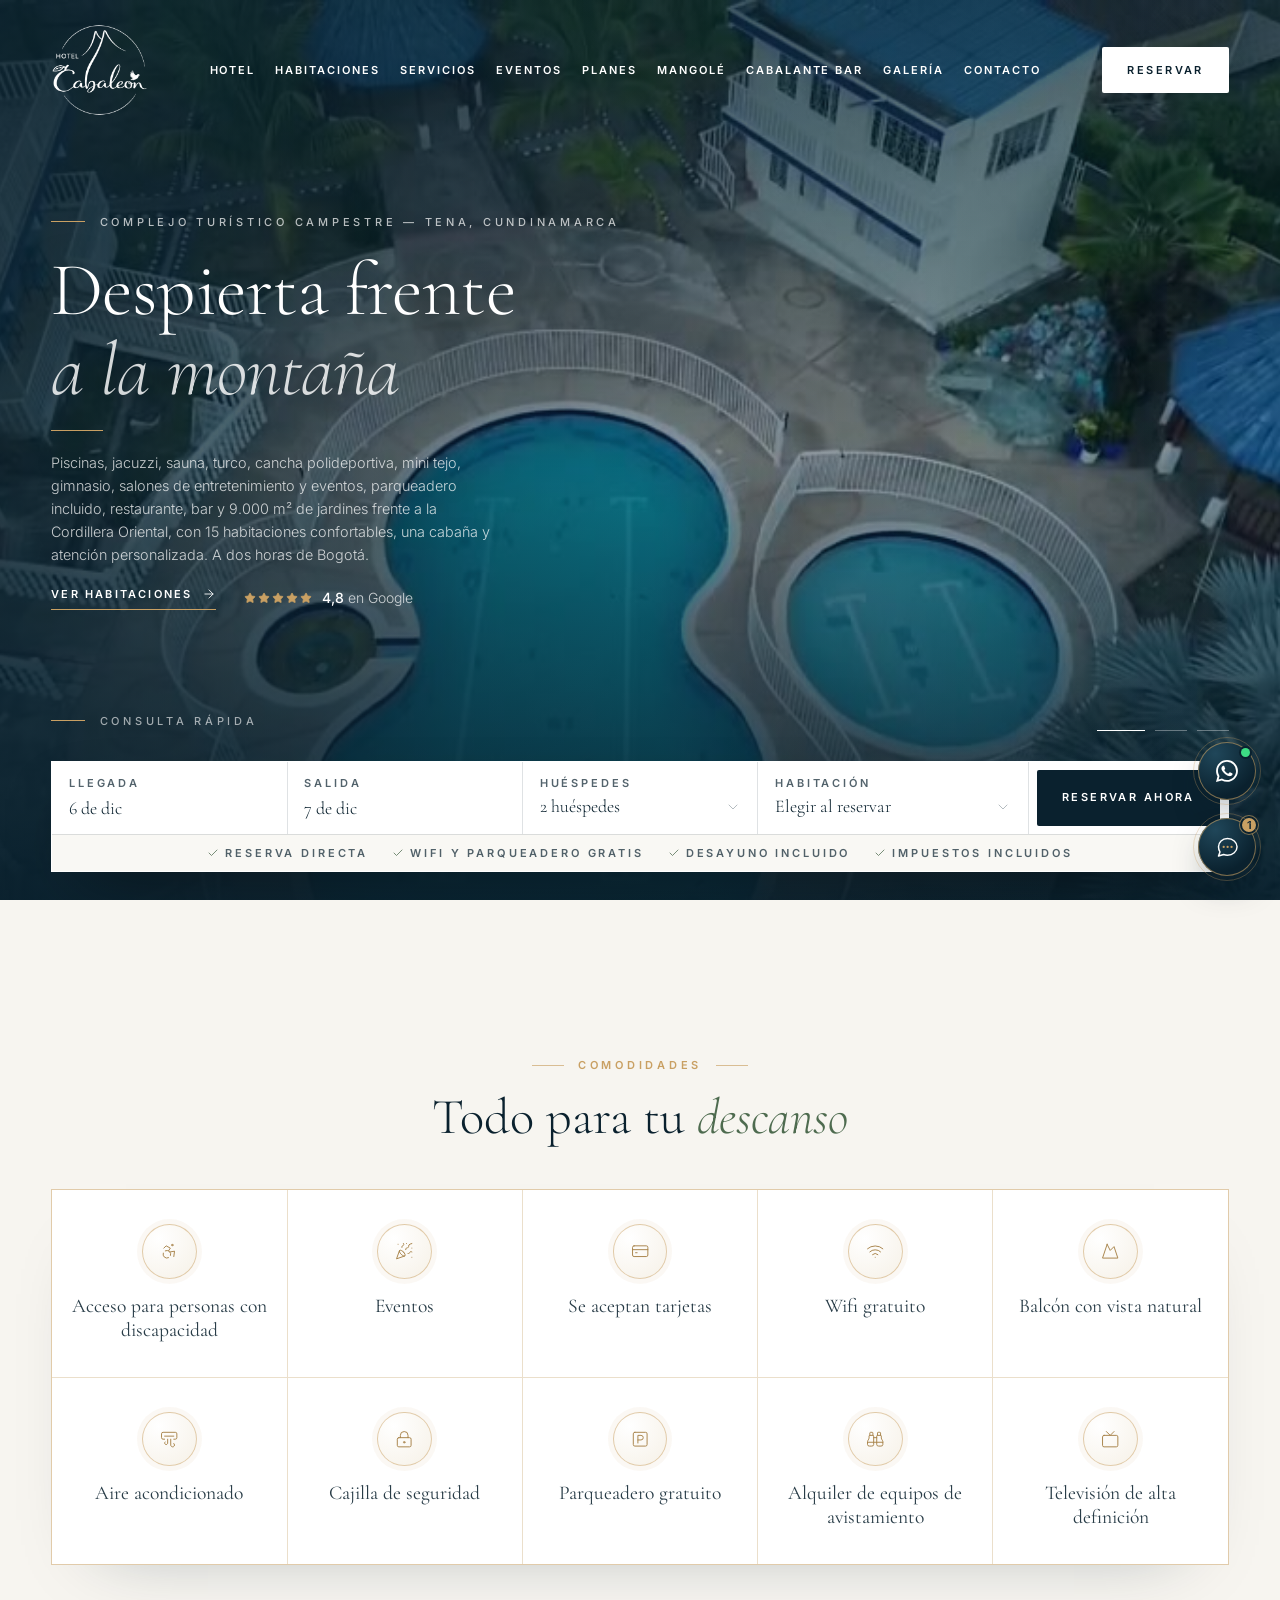
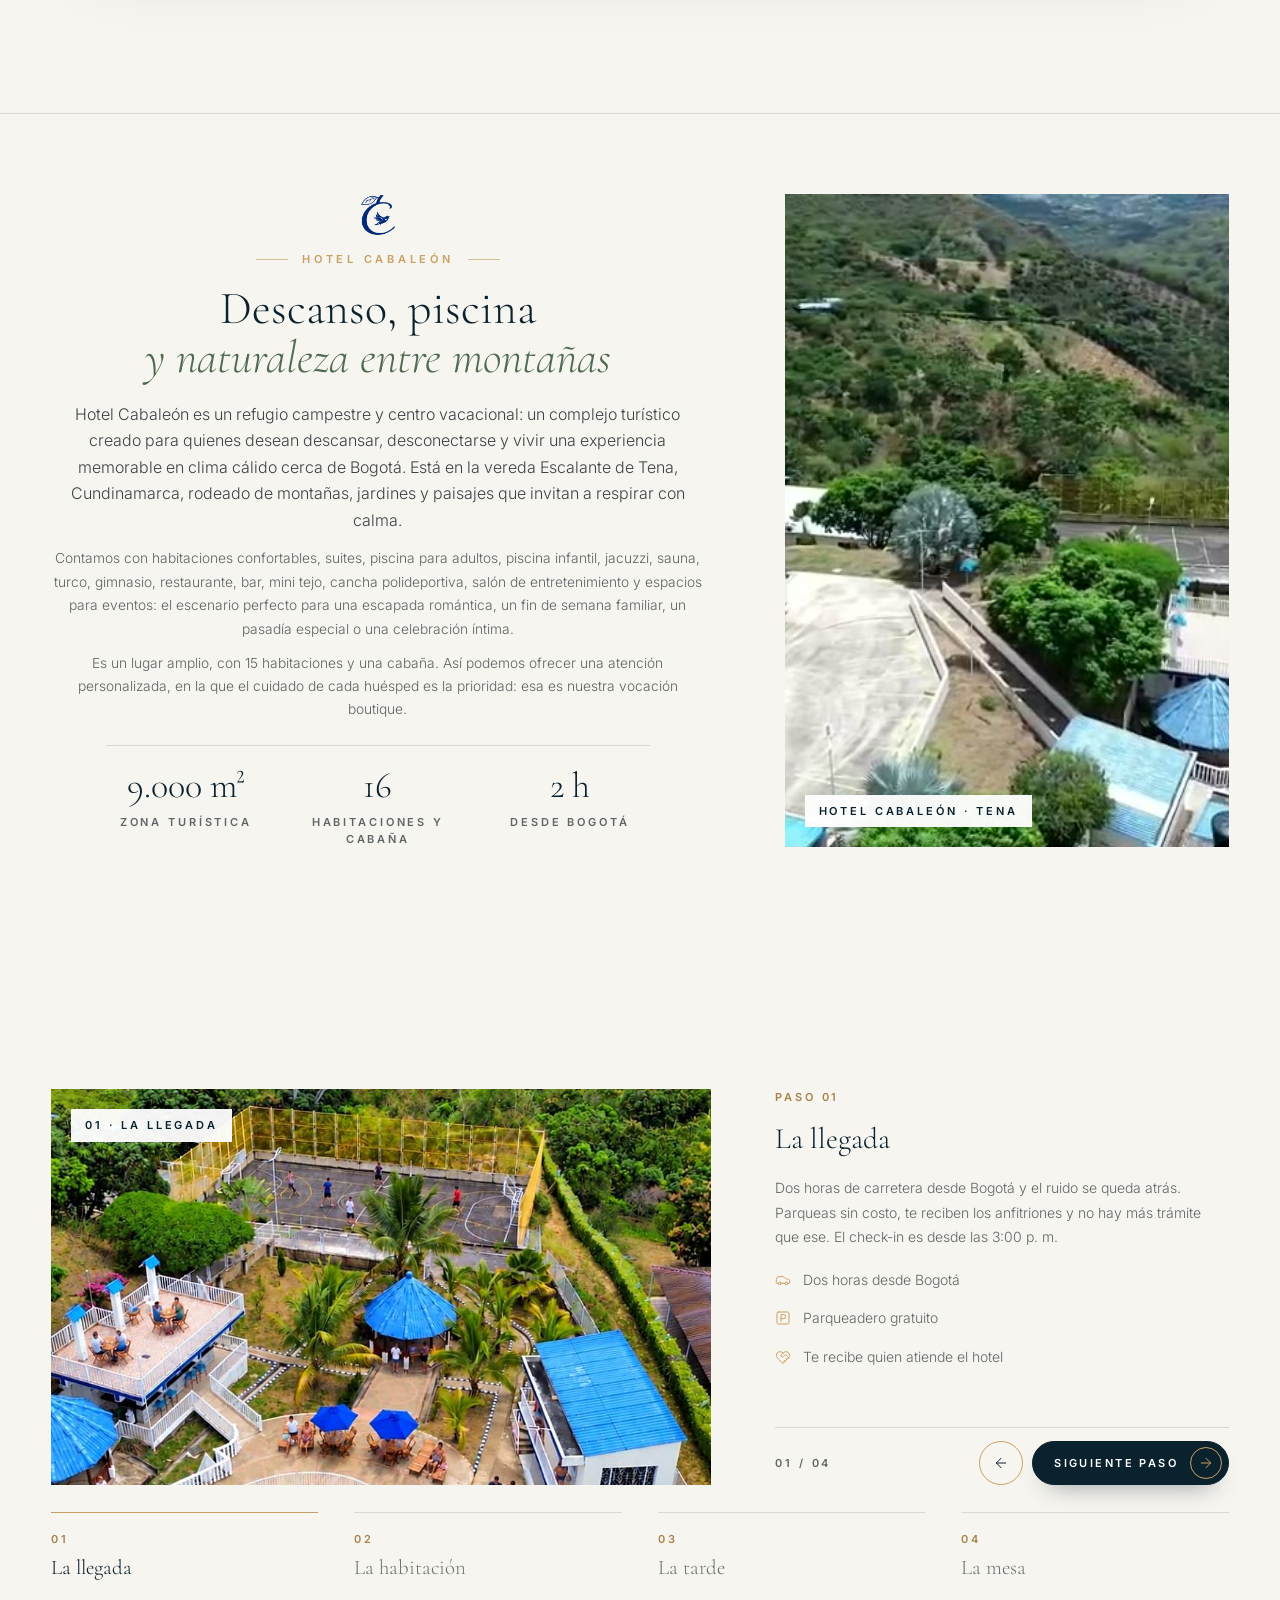
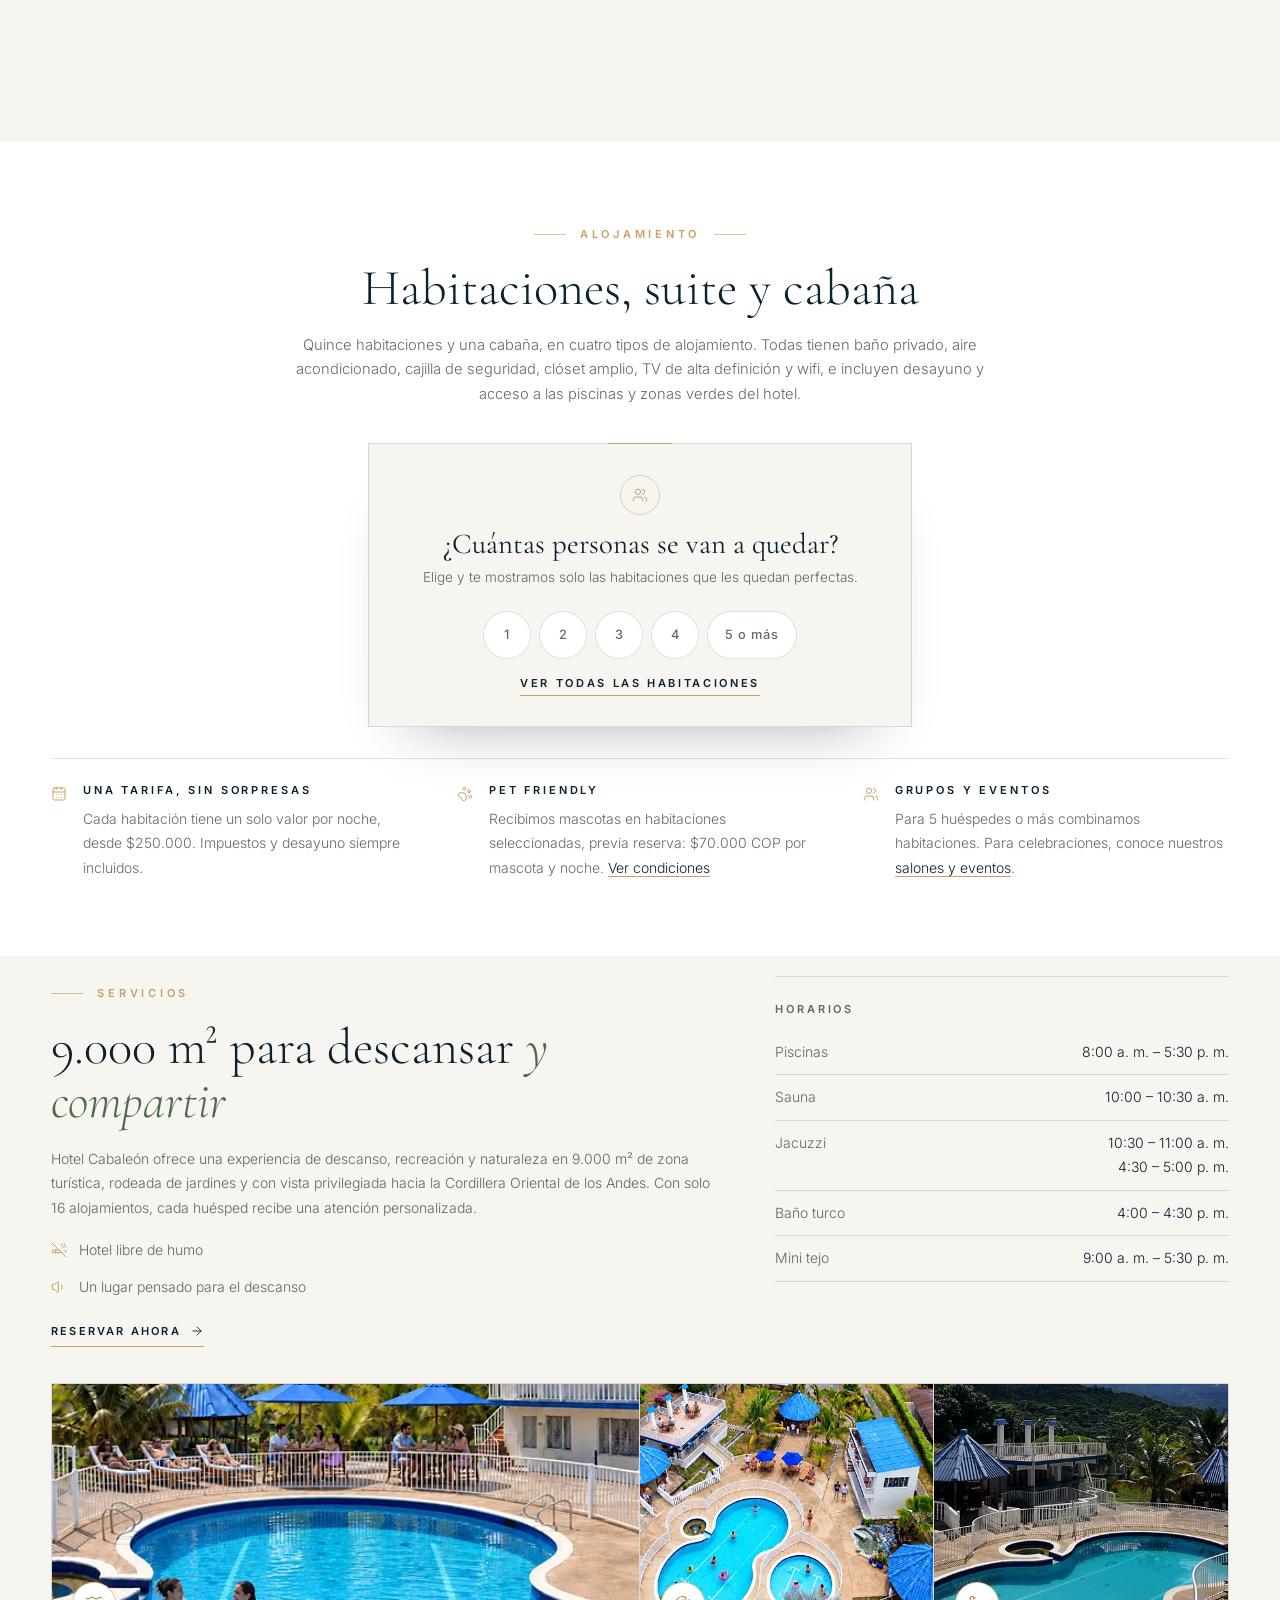
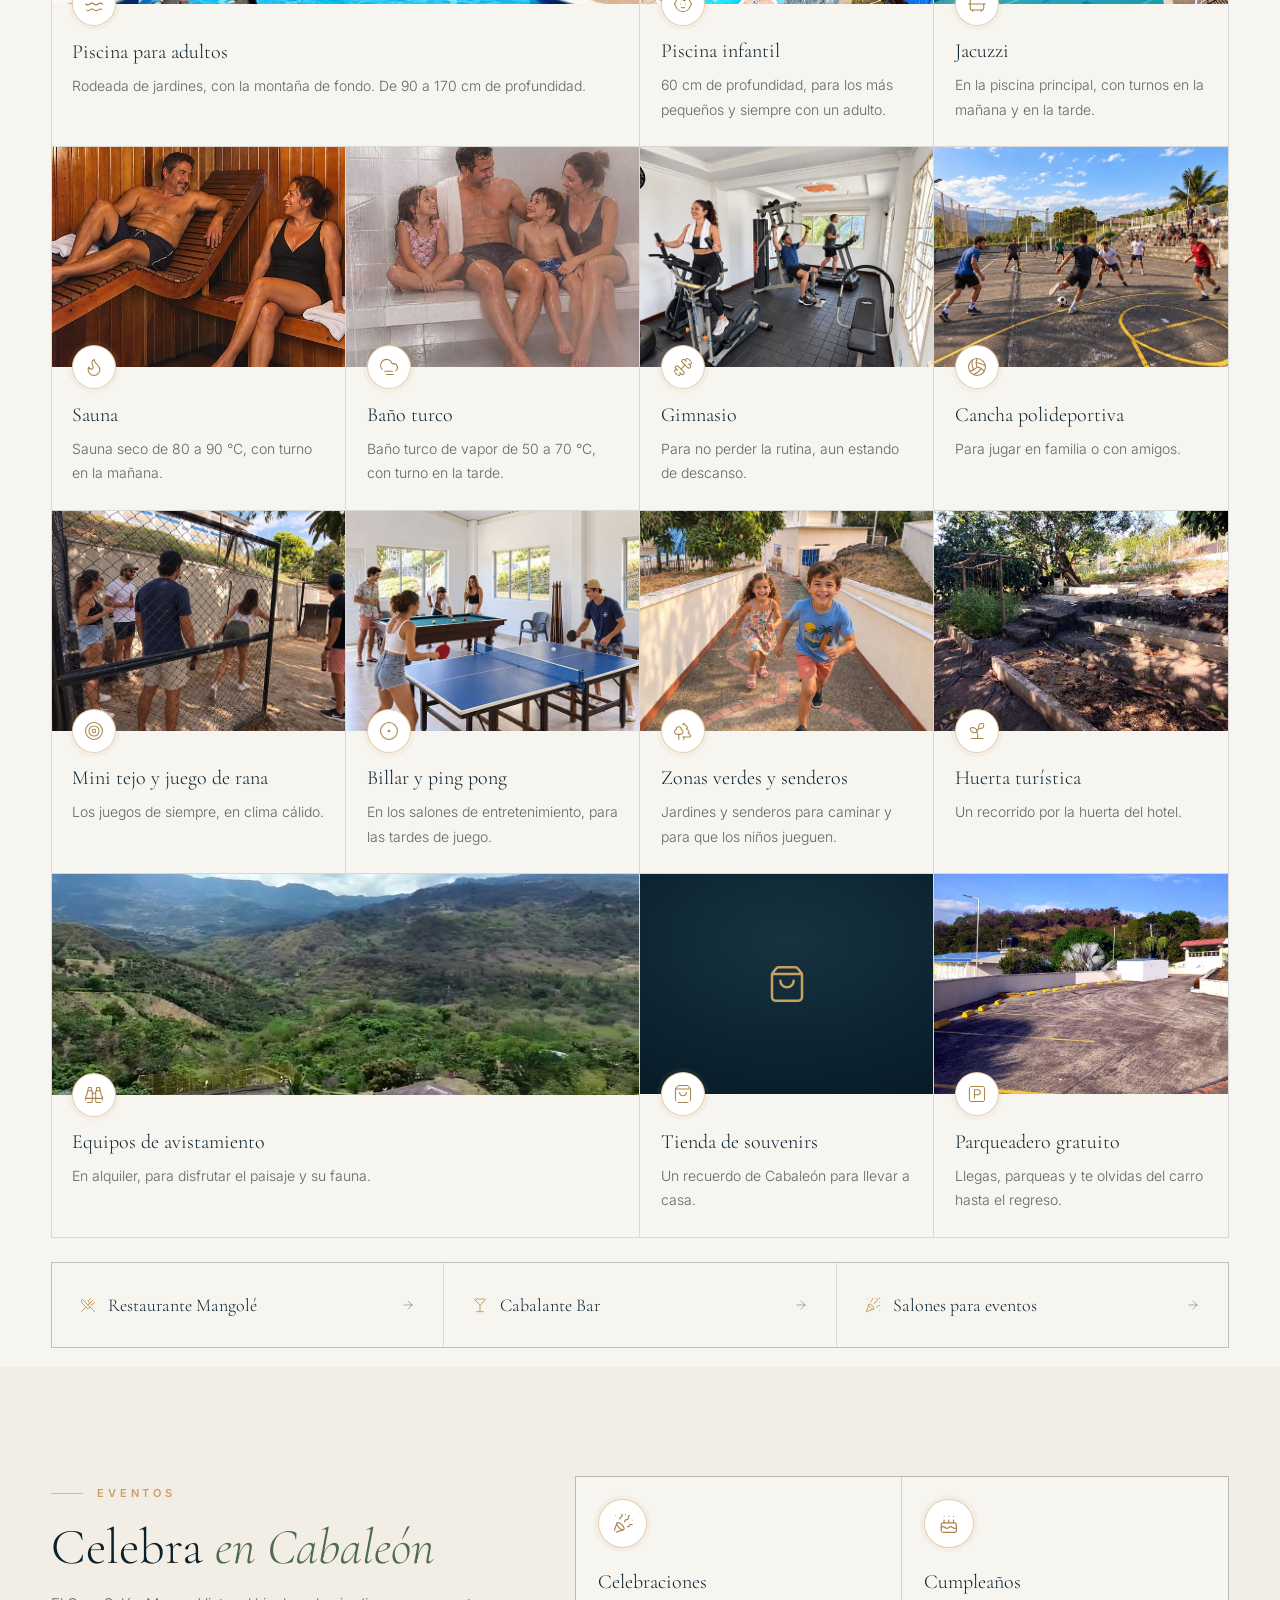
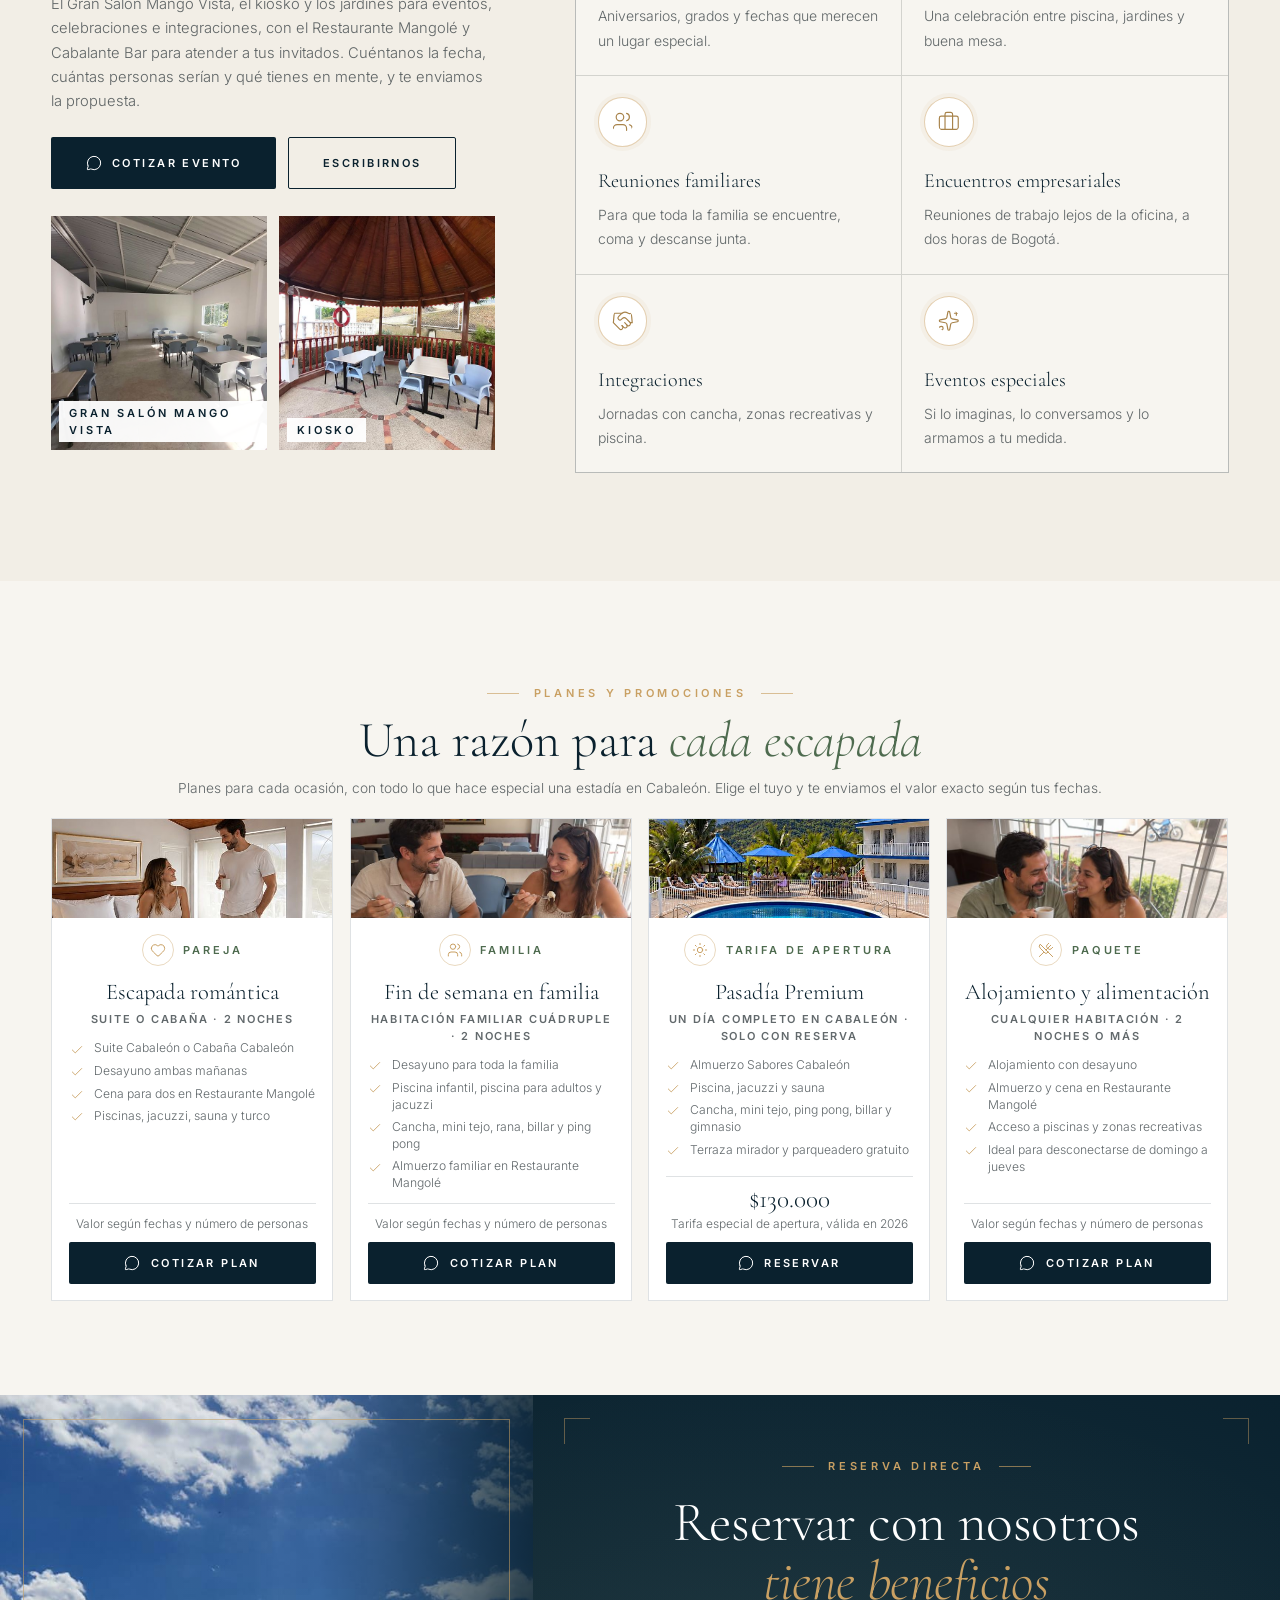
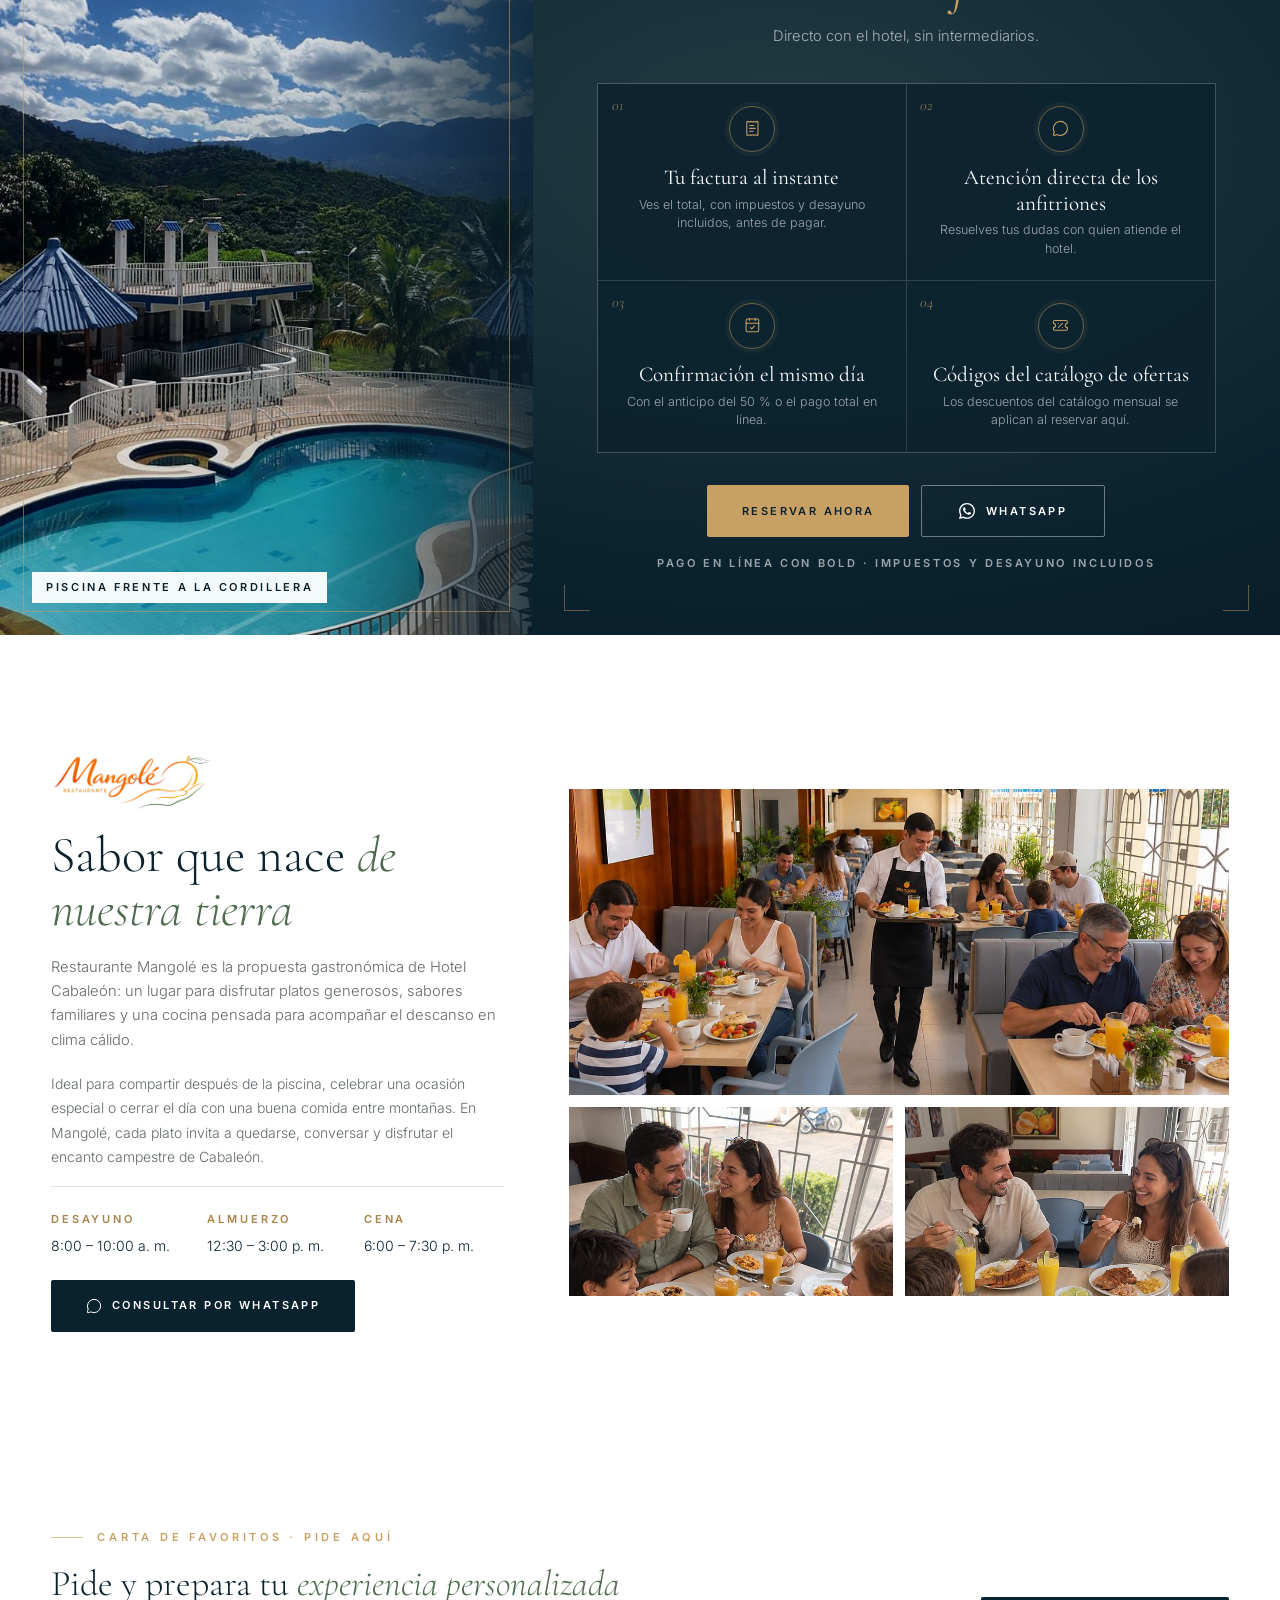
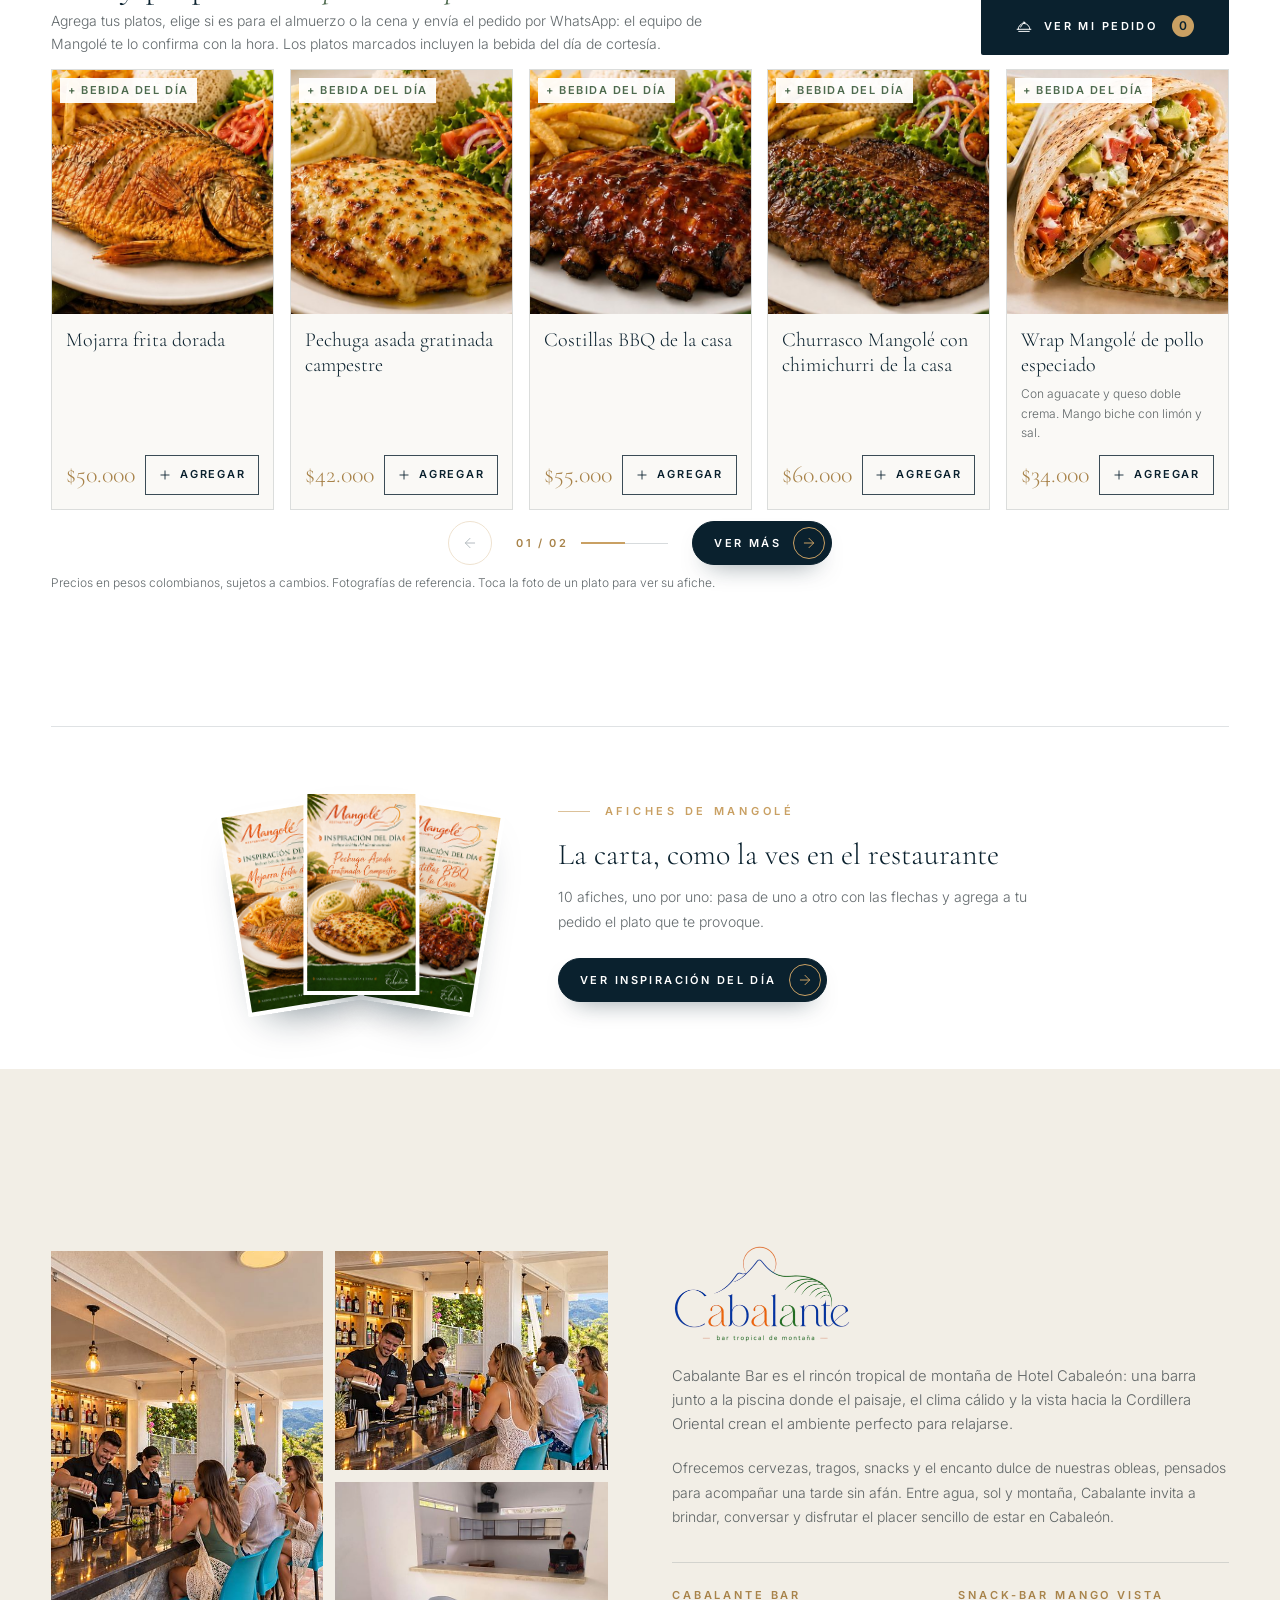
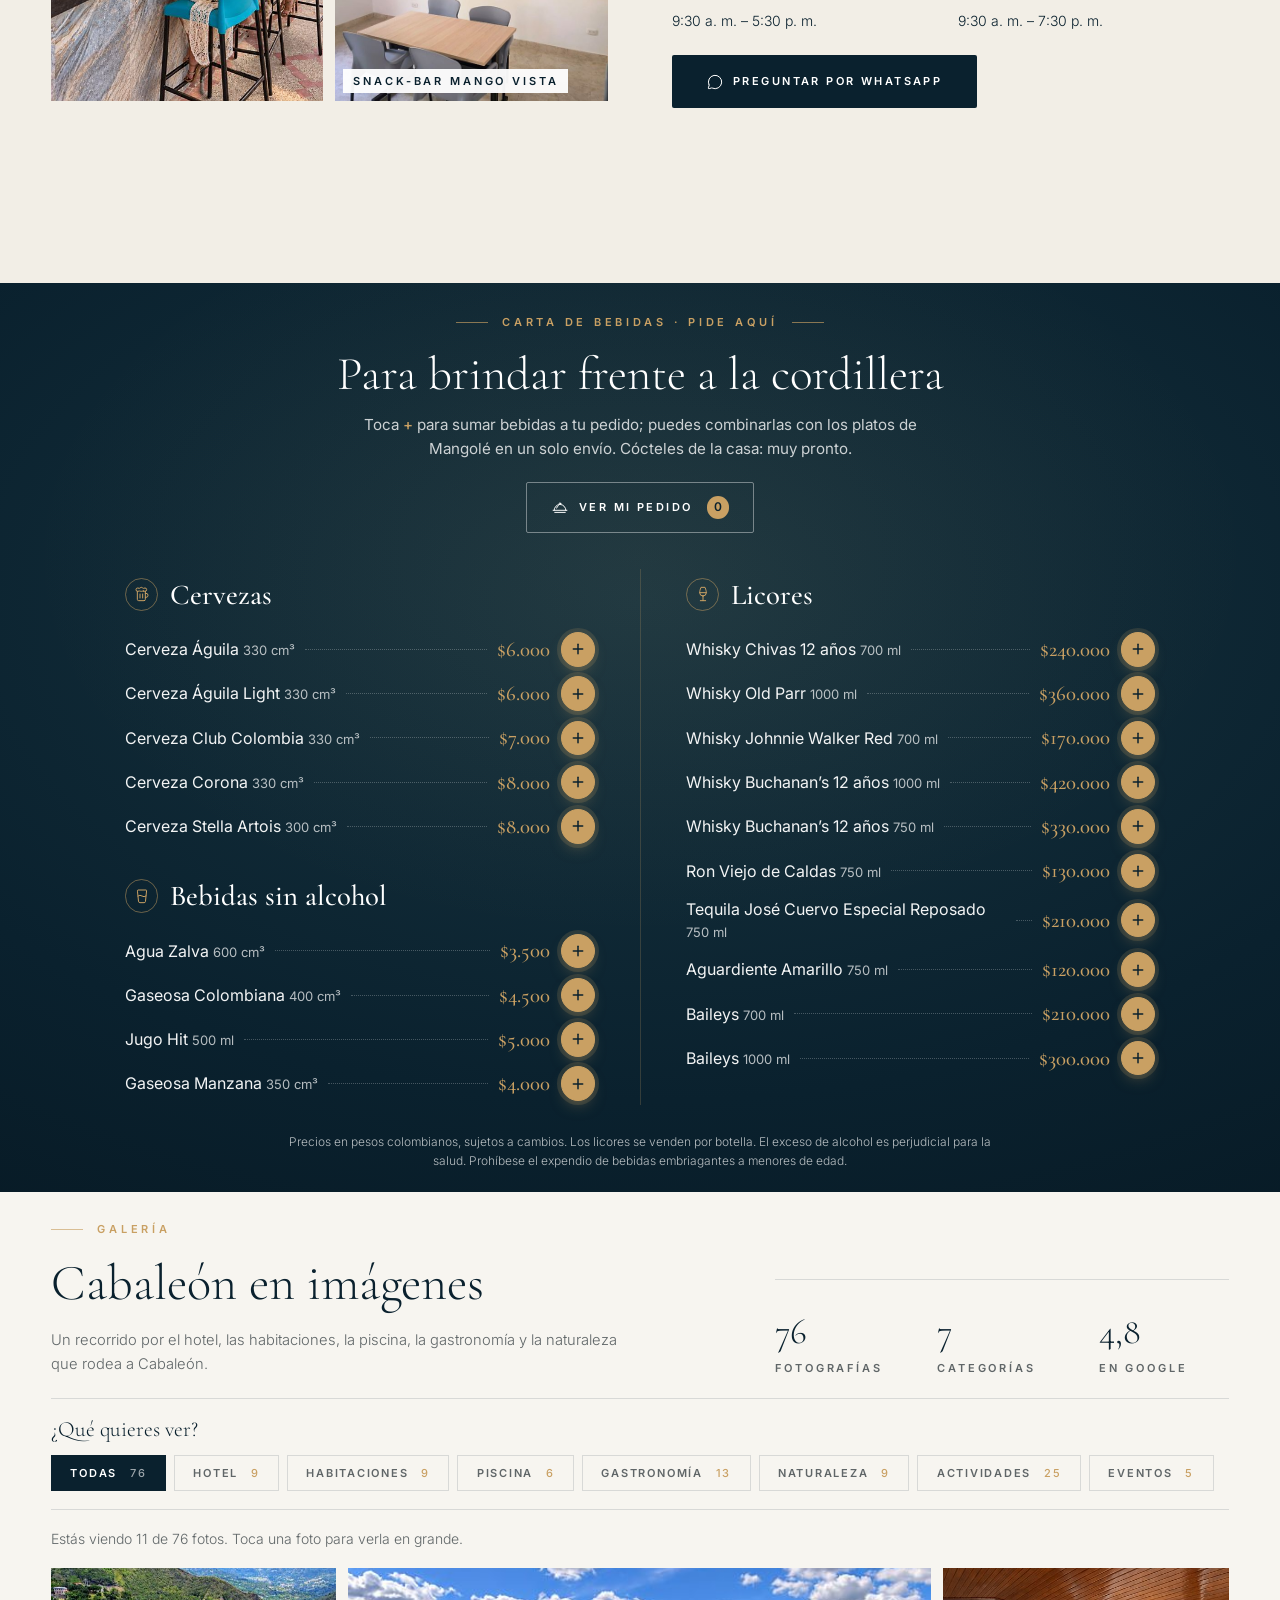
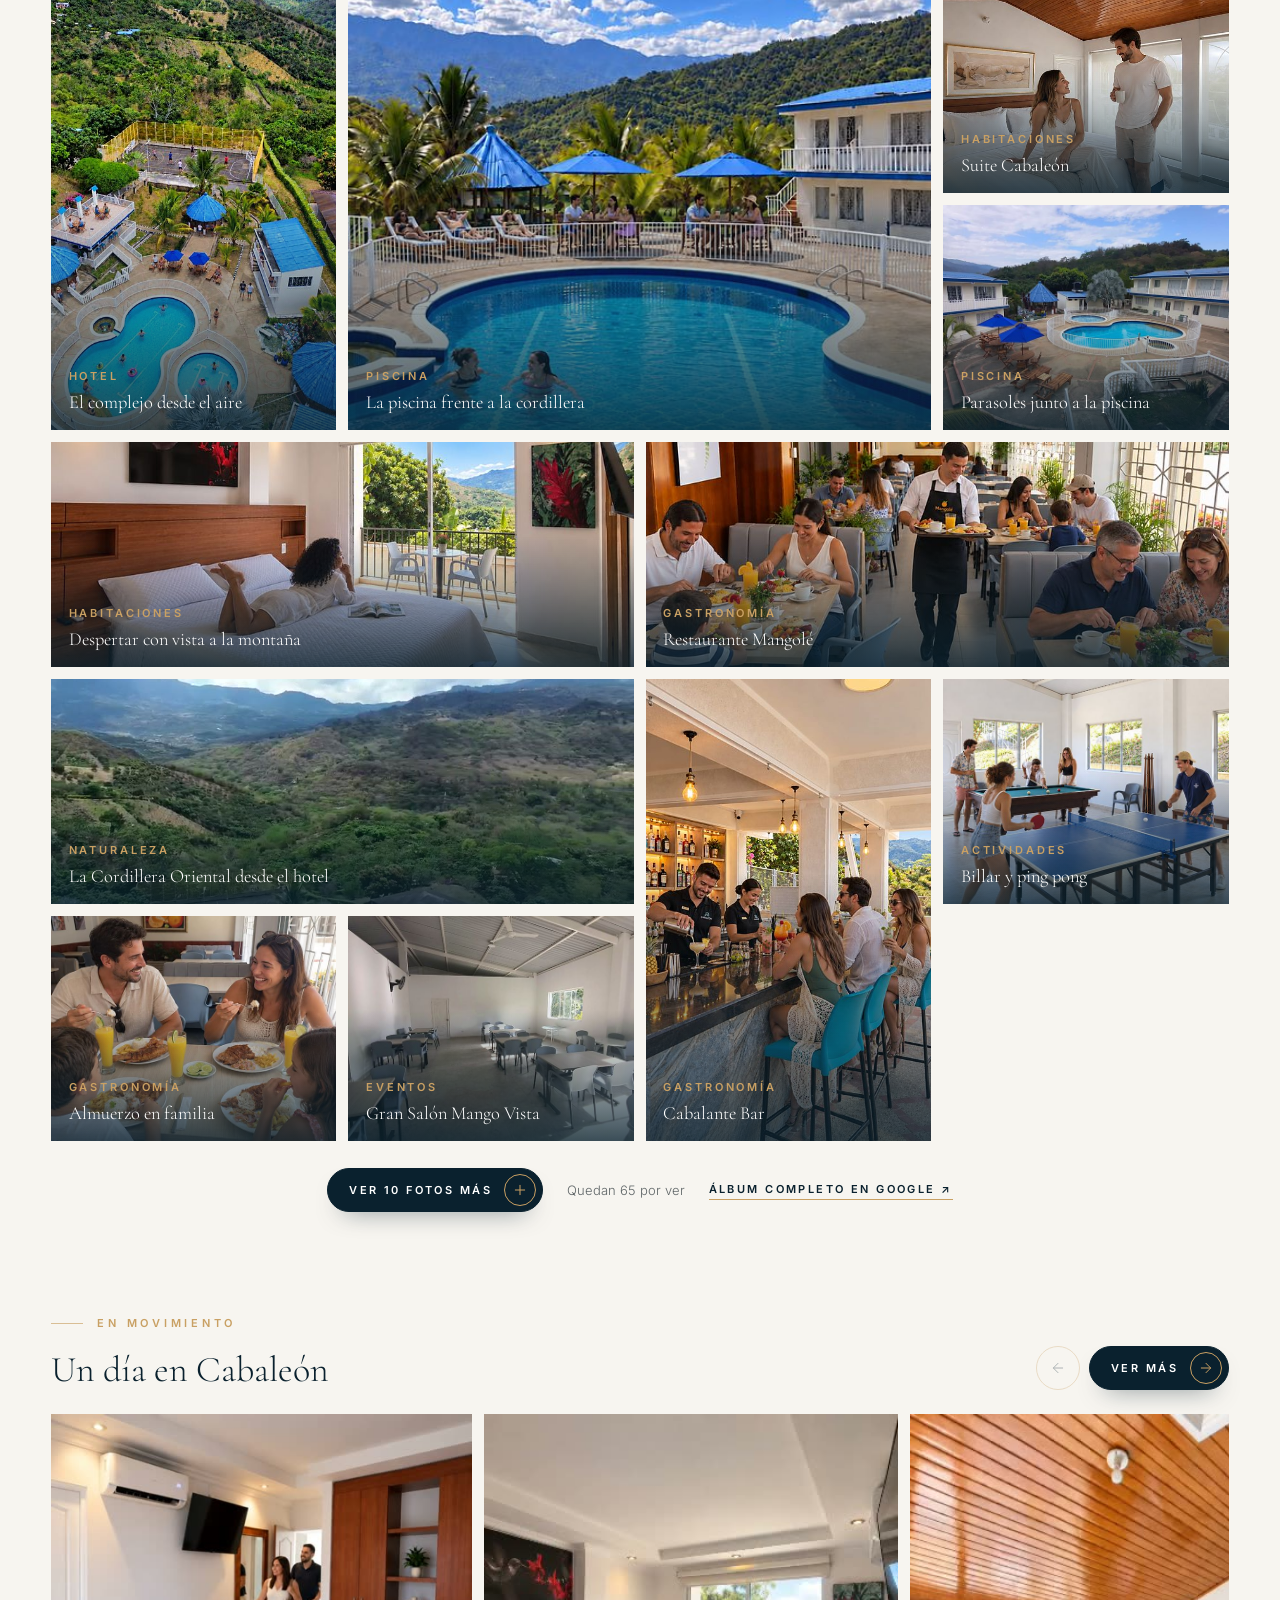
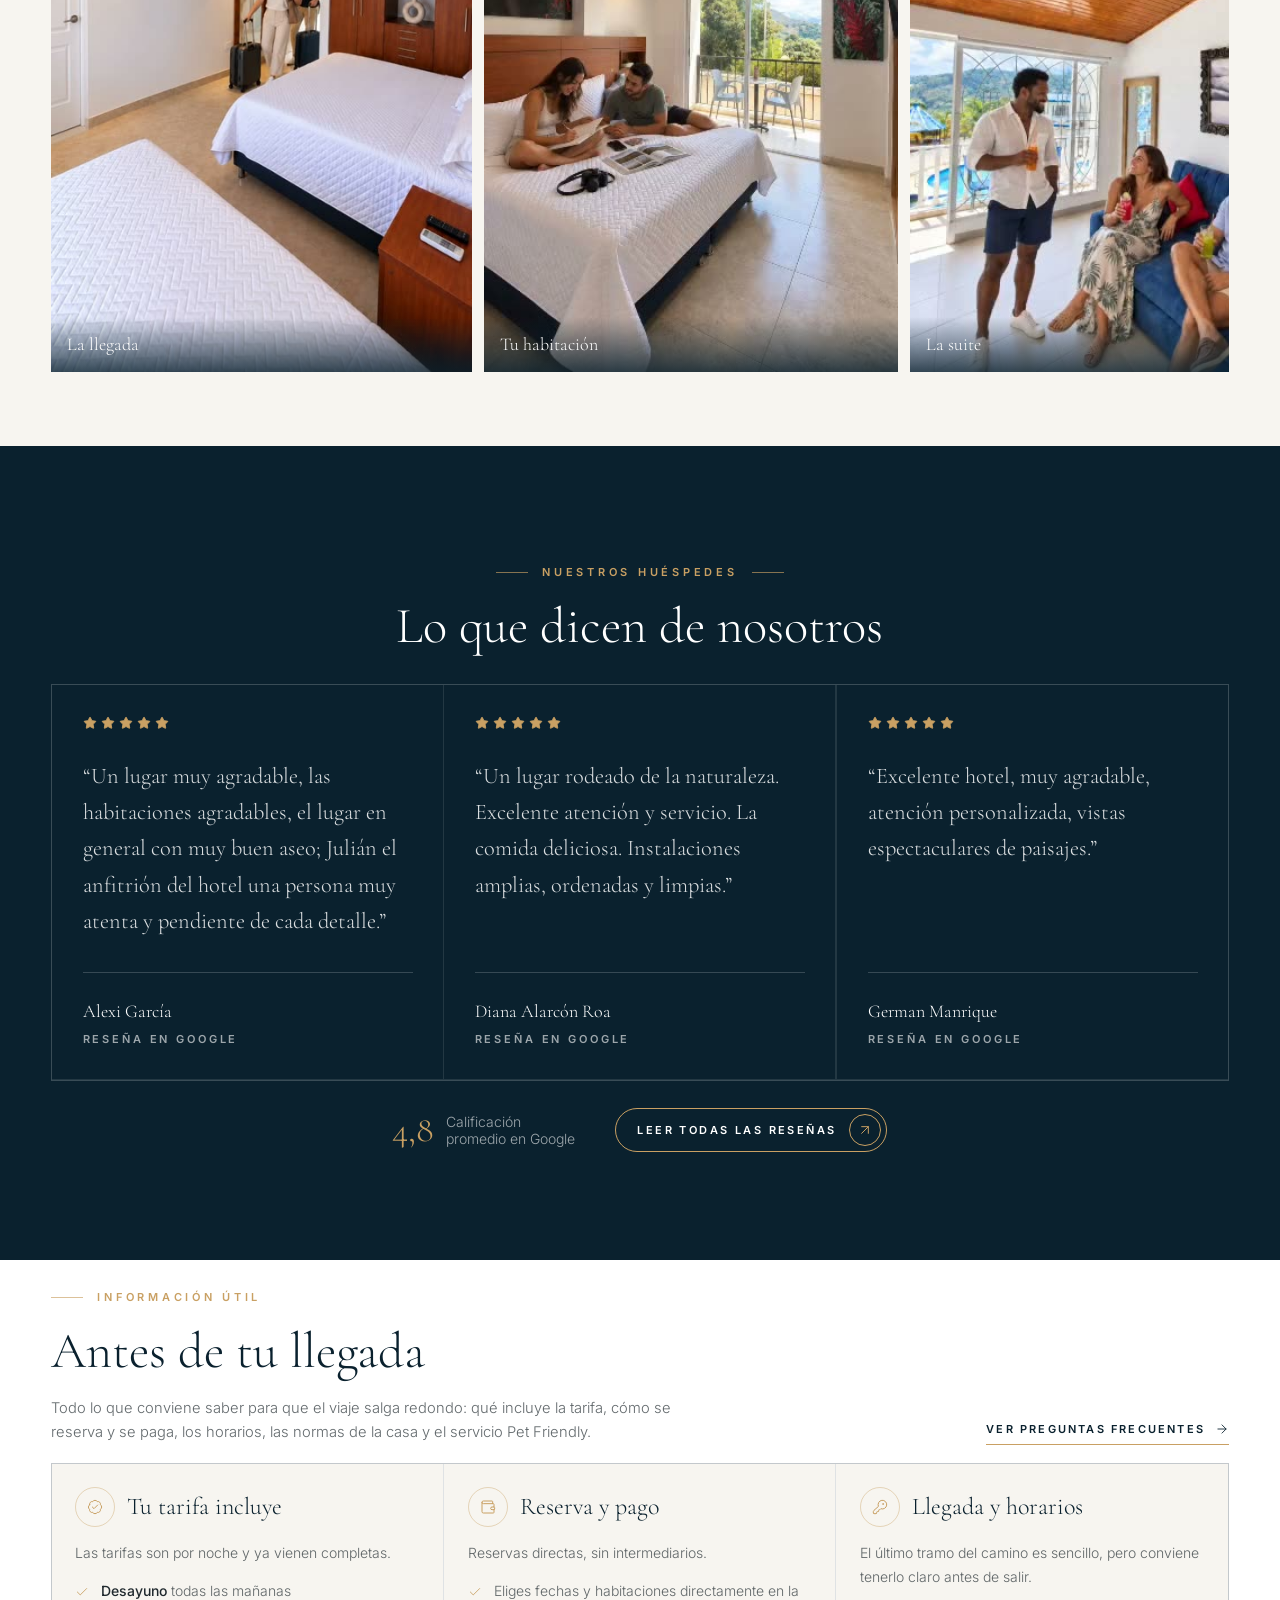
==== index.html @ 36367875 "Add files via upload" ====
<!DOCTYPE html>
<html lang="es" class="pantallas cargando">
<head>
    <meta charset="UTF-8">
    <meta name="viewport" content="width=device-width, initial-scale=1.0">
    <!-- Pantalla de carga solo la primera vez en la sesión: si ya se vio, se quita antes del primer
         cuadro y la portada aparece de inmediato (sin acceso a sessionStorage, se muestra como siempre) -->
    <script>try { if (sessionStorage.getItem('cabaleon-telon')) document.documentElement.classList.replace('cargando', 'sin-telon'); } catch (e) {}</script>
    <title>Hotel Cabaleón | Complejo turístico campestre en Tena, cerca de Bogotá</title>
    <meta name="description" content="Hotel Cabaleón: complejo turístico campestre en la vereda Escalante de Tena, Cundinamarca, a 2 horas de Bogotá. 15 habitaciones y una cabaña con atención personalizada, piscinas, jacuzzi, sauna, turco, Restaurante Mangolé y Cabalante Bar.">
    <meta name="robots" content="index, follow, max-image-preview:large">
    <link rel="canonical" href="https://hotelcabaleon.com/">
    <meta name="theme-color" content="#0A212E">
    <link rel="icon" type="image/png" href="favicon.png">
    <link rel="apple-touch-icon" href="apple-touch-icon.png">

    <!-- Open Graph -->
    <meta property="og:type" content="website">
    <meta property="og:locale" content="es_CO">
    <meta property="og:site_name" content="Hotel Cabaleón">
    <meta property="og:url" content="https://hotelcabaleon.com/">
    <meta property="og:title" content="Hotel Cabaleón | Complejo turístico campestre en Tena, Cundinamarca">
    <meta property="og:description" content="Descanso, piscina y naturaleza entre montañas. Suite, cabaña y habitaciones, piscinas, jacuzzi, restaurante y bar a dos horas de Bogotá.">
    <meta property="og:image" content="https://i.imgur.com/ROVNhWR.jpg">
    <meta name="twitter:card" content="summary_large_image">

    <link rel="preconnect" href="https://fonts.googleapis.com">
    <link rel="preconnect" href="https://fonts.gstatic.com" crossorigin>
    <link href="https://fonts.googleapis.com/css2?family=Cormorant+Garamond:ital,wght@0,300;0,400;0,500;0,600;1,300;1,400&family=Inter:wght@300;400;500;600&display=swap" rel="stylesheet">

    <script src="tailwindcss.js"></script>
    <script src="lucide.min.js"></script><!-- Íconos Lucide 1.47.0 -->

    <script>
        tailwind.config = {
            theme: {
                extend: {
                    colors: {
                        ink: '#0A212E',
                        'ink-soft': '#16323F',
                        brass: '#C9A063',
                        'brass-deep': '#A8834A',
                        bone: '#F7F5F0',
                        sand: '#EDE7DD',
                        moss: '#4E6B4F',
                        graphite: '#20292E',
                        line: 'rgba(10, 33, 46, 0.13)',
                        'line-light': 'rgba(255, 255, 255, 0.18)'
                    },
                    fontFamily: {
                        display: ['"Cormorant Garamond"', 'Georgia', 'serif'],
                        sans: ['Inter', 'system-ui', 'sans-serif']
                    },
                    screens: { xs: '400px' }
                }
            }
        }
    </script>

    <style>
        :root {
            --ink: #0A212E;
            --ink-soft: #16323F;
            --brass: #C9A063;
            --brass-deep: #A8834A;
            --bone: #F7F5F0;
            --sand: #EDE7DD;
            --graphite: #20292E;
            --line: rgba(10, 33, 46, 0.13);
            --line-light: rgba(255, 255, 255, 0.18);
        }

        html { scroll-behavior: smooth; }

        body {
            background: var(--bone);
            color: var(--graphite);
            font-family: Inter, system-ui, sans-serif;
            font-weight: 300;
            -webkit-font-smoothing: antialiased;
            -moz-osx-font-smoothing: grayscale;
            overflow-x: hidden;
        }

        ::selection { background: var(--brass); color: #fff; }

        h1, h2, h3, .font-display {
            font-family: "Cormorant Garamond", Georgia, serif;
            font-weight: 300;
        }

        /* ---------- Estructura ---------- */
        .shell {
            width: 100%;
            max-width: 1360px;
            margin: 0 auto;
            padding-left: clamp(1.25rem, 4vw, 3.5rem);
            padding-right: clamp(1.25rem, 4vw, 3.5rem);
        }
        .section { padding-block: clamp(4.5rem, 9vw, 8.5rem); }
        .section-tight { padding-block: clamp(3.5rem, 6vw, 6rem); }

        /* ---------- Una sección por pantalla ----------
           Cada sección (o cada parte de una sección larga, marcada con .pantalla) ocupa al
           menos la pantalla debajo del menú, con el contenido centrado. El desplazamiento es
           libre en toda la página: ninguna sección se queda fija ni tiene paradas al bajar.
           Ninguna sección esconde información para caber; las listas de tarjetas se recorren
           de lado (.carrusel) con el botón "Ver más".
           Quitar la clase "pantallas" de <html> vuelve a las secciones con su alto natural. */
        :root { --alto-nav: 77px; --alto-mbar: 0px; }   /* barra del menú ya desplazada, en celular */
        @media (min-width: 640px) { :root { --alto-nav: 86px; } }
        /* En celular y tableta la barra de acciones (.m-bar) tapa el pie de la pantalla: cada pantalla termina encima de ella */
        @media (max-width: 1023px) { :root { --alto-mbar: calc(3.6rem + env(safe-area-inset-bottom, 0px)); } }
        section[id], .pantalla { scroll-margin-top: var(--alto-nav); }
        html.pantallas { scroll-padding-bottom: var(--alto-mbar); }
        @media (max-width: 1023px) { html.pantallas header#inicio { min-height: calc(100svh - var(--alto-mbar)); } }
        html.pantallas section.section:not(.con-pantallas),
        html.pantallas section.section-tight,
        html.pantallas #destacados,
        html.pantallas .pantalla {
            min-height: calc(100vh - var(--alto-nav) - var(--alto-mbar));
            min-height: calc(100svh - var(--alto-nav) - var(--alto-mbar));
            display: flex; flex-direction: column; justify-content: center;
            padding-block: clamp(0.75rem, 2.2vh, 2.5rem);
        }
        html.pantallas section.con-pantallas { padding-block: 0; }
        /* Títulos y textos que se ajustan también a la altura de la pantalla */
        html.pantallas .display-lg { font-size: clamp(1.8rem, min(4.4vw, 5.6vh), 3.5rem); margin-bottom: clamp(0.6rem, 2vh, 1.5rem); }
        html.pantallas .section .eyebrow { margin-bottom: clamp(0.6rem, 2vh, 1.5rem); }
        html.pantallas .section .lead { font-size: clamp(0.9rem, min(1.15vw, 2vh), 1.13rem); line-height: 1.65; }

        /* Partes de una sección que son su propia pantalla solo en celular y tableta */
        @media (max-width: 1023px) {
            html.pantallas section[id].con-pantallas-movil { padding-block: 0; display: block; min-height: 0; }
            html.pantallas .pantalla-movil {
                scroll-margin-top: var(--alto-nav);
                min-height: calc(100vh - var(--alto-nav) - var(--alto-mbar)); min-height: calc(100svh - var(--alto-nav) - var(--alto-mbar));
                display: flex; flex-direction: column; justify-content: center; padding-block: clamp(1rem, 3vh, 2.5rem);
            }
        }
        /* ---------- Carrusel: tarjetas que se recorren de lado ---------- */
        .carrusel {
            display: grid !important; grid-template-columns: none !important; grid-auto-flow: column !important;
            grid-auto-columns: var(--carrusel-ancho, 84%); gap: 1rem !important;
            overflow-x: auto; overscroll-behavior-x: contain; scroll-snap-type: x mandatory; scrollbar-width: none;
        }
        .carrusel::-webkit-scrollbar { display: none; }
        .carrusel > * { scroll-snap-align: start; min-width: 0; }
        /* Carrusel solo en celular: en pantallas grandes la lista se ve completa */
        @media (max-width: 767px) {
            .carrusel-movil {
                display: grid !important; grid-template-columns: none !important; grid-auto-flow: column !important;
                grid-auto-columns: var(--carrusel-ancho, 84%); gap: 0.75rem !important;
                overflow-x: auto; overscroll-behavior-x: contain; scroll-snap-type: x mandatory; scrollbar-width: none;
            }
            .carrusel-movil::-webkit-scrollbar { display: none; }
            .carrusel-movil > * { scroll-snap-align: start; min-width: 0; }
            .carrusel[data-movil="2"], .carrusel-movil[data-movil="2"] { --carrusel-ancho: calc((100% - 0.75rem) / 2); }
        }
        @media (min-width: 768px) { .carrusel { --carrusel-ancho: calc((100% - 1rem) / 2); } }
        /* Listas que en el computador se ven completas (planes, blog): en celular y tableta también,
           una debajo de otra (en tableta, de a dos), sin carrusel */
        @media (max-width: 1099px) {
            .carrusel.lista-completa {
                grid-auto-flow: row !important; grid-template-columns: minmax(0, 1fr) !important;
                gap: 1.25rem !important; overflow: visible; scroll-snap-type: none;
            }
        }
        @media (min-width: 768px) and (max-width: 1099px) {
            .carrusel.lista-completa { grid-template-columns: repeat(2, minmax(0, 1fr)) !important; }
        }
        @media (min-width: 768px) and (max-width: 1099px) { .carrusel[data-tableta="3"] { --carrusel-ancho: calc((100% - 2rem) / 3); } }
        @media (min-width: 1100px) {
            .carrusel[data-por-vista="3"] { --carrusel-ancho: calc((100% - 2rem) / 3); }
            .carrusel[data-por-vista="4"] { --carrusel-ancho: calc((100% - 3rem) / 4); }
            .carrusel[data-por-vista="5"] { --carrusel-ancho: calc((100% - 4rem) / 5); }
            .carrusel[data-por-vista="6"] { --carrusel-ancho: calc((100% - 5rem) / 6); }
        }
        /* Barra centrada debajo de cada carrusel (así no la tapan los botones flotantes): flecha para
           volver, el avance (cuenta y filo dorado) y "Ver más", el botón principal: píldora azul noche con
           filo dorado y una flecha que se asoma cada tanto hasta que la persona lo usa. En fondos oscuros
           (.en-oscuro) va en blanco. El recorrido, los afiches y los clips usan los mismos botones. */
        .carrusel-nav { display: flex; align-items: center; justify-content: center; gap: clamp(0.75rem, 2vw, 1.5rem); margin-top: clamp(0.75rem, 1.8vh, 1.25rem); }
        .carrusel-nav.is-vacio { display: none; }
        .carrusel-avance { display: flex; align-items: center; gap: 0.85rem; flex: 0 1 9.5rem; min-width: 0; }
        .carrusel-cuenta { font-size: 0.6875rem; letter-spacing: 0.2em; font-weight: 600; white-space: nowrap; color: var(--brass-deep); }
        .carrusel-linea { position: relative; flex: 1 1 auto; min-width: 2.5rem; height: 1px; background: rgba(10, 33, 46, 0.16); }
        .carrusel-linea > span { position: absolute; left: 0; top: -0.5px; height: 2px; background: var(--brass); transition: width .5s cubic-bezier(.16, 1, .3, 1); }
        .carrusel-botones { display: flex; align-items: center; gap: 0.6rem; flex-shrink: 0; }
        .carrusel-flecha {
            width: 2.75rem; height: 2.75rem; flex-shrink: 0; border-radius: 999px; border: 1px solid var(--brass); color: var(--ink); background: transparent;
            display: inline-flex; align-items: center; justify-content: center; transition: background-color .3s, border-color .3s, color .3s, opacity .3s;
        }
        .carrusel-flecha:hover:not(:disabled) { background: var(--ink); border-color: var(--ink); color: #fff; }
        .carrusel-flecha:disabled { opacity: .3; cursor: default; }
        .carrusel-mas {
            display: inline-flex; align-items: center; gap: 0.75rem; height: 2.75rem; padding: 0 0.35rem 0 1.3rem; flex-shrink: 0;
            border-radius: 999px; border: 1px solid var(--ink); background: var(--ink); color: #fff;
            font-size: 0.6875rem; font-weight: 600; letter-spacing: 0.22em; text-transform: uppercase; white-space: nowrap;
            box-shadow: 0 12px 26px -16px rgba(10, 33, 46, 0.75);
            transition: background-color .35s, border-color .35s, color .35s, opacity .3s, box-shadow .35s;
        }
        .carrusel-mas-ico {
            width: 2rem; height: 2rem; border-radius: 999px; border: 1px solid var(--brass); color: var(--brass);
            display: inline-flex; align-items: center; justify-content: center; transition: border-color .35s, color .35s;
        }
        .carrusel-mas:hover:not(:disabled) { background: var(--brass); border-color: var(--brass); color: var(--ink); }
        .carrusel-mas:hover:not(:disabled) .carrusel-mas-ico { border-color: var(--ink); color: var(--ink); }
        .carrusel-mas:disabled { opacity: .35; cursor: default; box-shadow: none; }
        @keyframes asomar-flecha {
            0%, 68%, 100% { transform: translateX(0); }
            76% { transform: translateX(4px); }
            84% { transform: translateX(-1px); }
            91% { transform: translateX(3px); }
        }
        .carrusel-mas:not(:disabled) .carrusel-mas-ico svg { animation: asomar-flecha 3.4s ease-in-out infinite; }
        .carrusel-mas:hover .carrusel-mas-ico svg, .en-uso .carrusel-mas .carrusel-mas-ico svg { animation: none; }
        @media (prefers-reduced-motion: reduce) { .carrusel-mas .carrusel-mas-ico svg { animation: none !important; } }
        .en-oscuro .carrusel-cuenta { color: var(--brass); }
        .en-oscuro .carrusel-linea { background: rgba(255, 255, 255, 0.2); }
        .en-oscuro .carrusel-flecha { color: #fff; }
        .en-oscuro .carrusel-flecha:hover:not(:disabled) { background: #fff; border-color: #fff; color: var(--ink); }
        .en-oscuro .carrusel-mas { background: #fff; border-color: #fff; color: var(--ink); box-shadow: 0 12px 26px -16px rgba(0, 0, 0, 0.9); }
        .en-oscuro .carrusel-mas-ico { color: var(--brass-deep); border-color: var(--brass-deep); }
        /* Celular y tableta: el chat flota abajo a la izquierda, así que ahí va solo el avance y los botones a la derecha */
        @media (max-width: 1023px) {
            .carrusel-nav { justify-content: space-between; }
            .carrusel-nav .carrusel-avance { order: -1; margin-right: auto; }
            .carrusel-nav .carrusel-flecha { margin-right: -0.25rem; }
        }
        @media (max-width: 400px) {
            .carrusel-nav { gap: 0.6rem; }
            .carrusel-avance { gap: 0.6rem; }
            .carrusel-botones { gap: 0.45rem; }
            .carrusel-flecha { width: 2.5rem; height: 2.5rem; }
            .carrusel-mas { height: 2.5rem; gap: 0.6rem; padding-left: 1rem; }
            .carrusel-mas-ico { width: 1.8rem; height: 1.8rem; }
        }

        /* ---------- Portada y destacados ---------- */

        /* ---------- El hotel: presentación y recorrido ---------- */
        html.pantallas #hotel .pantalla > .grid.mb-14 { margin-bottom: 0; }
        .hotel-video { aspect-ratio: 4 / 3; width: 100%; }
        /* Presentación centrada en todos los tamaños: isotipo, título en dos líneas, textos y cifras en un solo eje */
        #hotel .hotel-intro-texto { text-align: center; }
        #hotel .hotel-intro-texto > img, #hotel .hotel-intro-texto > p, #hotel .hotel-intro-datos > .grid { margin-inline: auto; }
        #hotel .hotel-intro-texto > .eyebrow { justify-content: center; }
        #hotel .hotel-intro-texto h2 em { display: block; }
        #hotel .hotel-intro-datos .grid { max-width: 34rem; }
        /* Computador: el texto y el video miden lo mismo, uno al lado del otro y centrados en la pantalla */
        @media (min-width: 1024px) {
            #hotel .hotel-intro { align-items: stretch; }
            #hotel .hotel-intro-texto { display: flex; flex-direction: column; justify-content: center; align-items: center; }
            #hotel .hotel-intro > :last-child { display: flex; }
            #hotel .hotel-video { aspect-ratio: auto; flex: 1 1 auto; min-height: 20rem; }
            #hotel .hotel-intro-texto .display-lg { font-size: clamp(2.1rem, min(3.6vw, 5.6vh), 3.6rem); }
            #hotel .hotel-intro-texto .lead { font-size: clamp(1rem, min(1.2vw, 2.15vh), 1.2rem); line-height: 1.65; color: rgba(32, 41, 46, 0.88); max-width: 44rem; }
            #hotel .hotel-intro-texto p.body-sm { font-size: clamp(0.86rem, min(0.98vw, 1.8vh), 1rem); line-height: 1.7; color: rgba(32, 41, 46, 0.72); max-width: 42rem; }
            html.pantallas #hotel .hotel-intro-texto > img { width: clamp(1.75rem, 4vh, 2.5rem); margin-bottom: clamp(0.5rem, 1.6vh, 1.25rem); }
            html.pantallas #hotel .hotel-intro-texto > .eyebrow { margin-bottom: clamp(0.6rem, 1.8vh, 1.5rem); }
            html.pantallas #hotel .hotel-intro-texto .display-lg { margin-bottom: clamp(0.6rem, 2vh, 1.5rem); }
            html.pantallas #hotel .hotel-intro-texto .lead { margin-bottom: clamp(0.5rem, 1.6vh, 1.25rem); }
            html.pantallas #hotel .hotel-intro-texto p.mt-4 { margin-top: clamp(0.4rem, 1.2vh, 1rem); }
            html.pantallas #hotel .hotel-intro-datos { margin-top: clamp(0.9rem, 2.6vh, 2.25rem); width: 100%; }
            html.pantallas #hotel .hotel-intro-datos .pt-8 { padding-top: clamp(0.8rem, 2.2vh, 1.75rem); }
        }
        @media (min-width: 1024px) and (max-height: 700px) {
            #hotel .hotel-intro-texto .lead { font-size: 0.95rem; line-height: 1.6; }
            #hotel .hotel-intro-texto p.body-sm { font-size: 0.82rem; line-height: 1.6; }
        }
        html.pantallas #hotel .pantalla > div[role="tablist"] { margin-top: clamp(1rem, 3vh, 4rem); }
        /* Recorrido por pasos: una pantalla; los pasos avanzan solos o con "Siguiente paso" */
        html.pantallas #steps .aspect-\[4\/3\] { aspect-ratio: auto; height: clamp(170px, 44vh, 560px); }
        html.pantallas #steps .step-panel .mb-8 { margin-bottom: clamp(0.75rem, 2vh, 2rem); }
        html.pantallas #steps .hairline-t.mt-10 { margin-top: clamp(0.75rem, 2vh, 2.5rem); padding-top: clamp(0.6rem, 1.5vh, 1.5rem); }
        /* Los cuatro pasos ocupan el mismo lugar y la columna toma el alto del más largo: la foto no salta al cambiar de paso */
        html.pantallas #steps .step-panel { display: block; grid-area: 1 / 1; visibility: hidden; }
        html.pantallas #steps .step-panel.is-active { visibility: visible; }
        html.pantallas #steps .lg\:col-span-5 > .flex-grow { display: grid; }
        /* Celular y tableta: la foto con su proporción y las cuatro pestañas en una fila, como en el computador */
        @media (max-width: 1023px) {
            html.pantallas #steps { gap: 1.5rem; }
            html.pantallas #steps .aspect-\[4\/3\] { aspect-ratio: 4 / 3; height: auto; }
            html.pantallas #hotel .pantalla > div[role="tablist"] { margin-top: 1.75rem; align-items: start; }
            #hotel .step-track { margin-bottom: 0.75rem; }
            #hotel .step-num { letter-spacing: 0.2em; margin-bottom: 0.35rem; }
            #hotel .step-name { font-size: 1.02rem; }
        }

        /* Carta de bebidas de Cabalante: banda a todo el ancho, con menos relleno para caber en la pantalla */
        html.pantallas #bar .bebidas-pantalla { padding-block: clamp(0.75rem, 2.4vh, 2.5rem); }

        /* ---------- Servicios ---------- */
        html.pantallas #servicios ul.mb-9 { margin-bottom: clamp(0.75rem, 2vh, 2.25rem); }
        html.pantallas #servicios p.mb-7 { margin-bottom: clamp(0.75rem, 2vh, 1.75rem); }
        /* Cada servicio con su foto: tarjetas crema separadas por filos de 1 px (bordes, para que una fila
           incompleta no deje casillas grises), el ícono en su círculo dorado montado sobre la foto */
        .servicios-cuadricula {
            display: grid; grid-template-columns: repeat(2, minmax(0, 1fr)); grid-auto-flow: row dense;
            margin-top: clamp(1.75rem, 4vh, 3rem); border-top: 1px solid var(--line); border-left: 1px solid var(--line);
        }
        @media (min-width: 640px) { .servicios-cuadricula { grid-template-columns: repeat(3, minmax(0, 1fr)); } }
        @media (min-width: 1024px) { .servicios-cuadricula { grid-template-columns: repeat(4, minmax(0, 1fr)); } }
        .servicio { display: flex; flex-direction: column; background: var(--bone); border-right: 1px solid var(--line); border-bottom: 1px solid var(--line); transition: background-color .5s; }
        .servicio:hover { background: #fff; }
        .servicio--ancho { grid-column: span 2; }
        .servicio-foto { aspect-ratio: 4 / 3; overflow: hidden; background: var(--sand); }
        .servicio--ancho .servicio-foto { aspect-ratio: 8 / 3; }
        /* Tableta (3 columnas): solo la primera va a doble ancho, así 14 servicios llenan 5 filas */
        @media (min-width: 640px) and (max-width: 1023px) {
            .servicio--ancho:not(:first-child) { grid-column: auto; }
            .servicio--ancho:not(:first-child) .servicio-foto { aspect-ratio: 4 / 3; }
        }
        .servicio-foto img { width: 100%; height: 100%; object-fit: cover; transition: transform 1.4s cubic-bezier(.16, 1, .3, 1); }
        .servicio:hover .servicio-foto img { transform: scale(1.05); }
        .servicio-foto--icono {
            display: flex; align-items: center; justify-content: center; color: var(--brass);
            background: radial-gradient(120% 100% at 50% 30%, #17333F 0%, #0A212E 60%, #061620 100%);
        }
        .servicio-foto--icono svg { stroke-width: 1; }
        .servicio-cuerpo { position: relative; padding: 2.1rem clamp(1rem, 1.6vw, 1.5rem) 1.5rem; }
        .servicio-cuerpo svg.ico-lujo { position: absolute; top: 0; left: clamp(1rem, 1.6vw, 1.5rem); transform: translateY(-50%); width: 2.75rem; height: 2.75rem; padding: 0.68rem; }
        @media (max-width: 639px) {
            .servicio-cuerpo { padding: 1.9rem 0.9rem 1.1rem; }
            .servicio-cuerpo h3 { font-size: 1.1rem; line-height: 1.25; }
        }

        /* ---------- Eventos ---------- */
        html.pantallas #eventos .grid.mt-10 { margin-top: clamp(1rem, 3vh, 2.5rem); }
        html.pantallas #eventos .grid.mt-10 img { aspect-ratio: auto; height: clamp(140px, 26vh, 300px); }
        html.pantallas #eventos .lead.mb-9 { margin-bottom: clamp(1rem, 2.6vh, 2.25rem); }
        html.pantallas #tipos-eventos > div { padding: clamp(0.9rem, 2.4vh, 2rem); }
        @media (max-width: 639px) {
            html.pantallas #tipos-eventos { grid-template-columns: repeat(2, minmax(0, 1fr)); }
            html.pantallas #tipos-eventos .ico-lujo { margin-bottom: 0.5rem; }
            html.pantallas #tipos-eventos h3 { font-size: 1.05rem; line-height: 1.25; }
            html.pantallas #tipos-eventos p { font-size: 0.78rem; line-height: 1.5; }
        }

        /* ---------- Restaurante Mangolé ---------- */
        html.pantallas #restaurante .pantalla > .grid.mb-16 { margin-bottom: 0; }
        html.pantallas #restaurante img[alt="Mangolé Restaurante"] { width: clamp(8rem, 18vh, 16rem); margin-bottom: clamp(0.75rem, 2.2vh, 2rem); }
        html.pantallas #restaurante dl.mb-9 { margin-bottom: clamp(0.75rem, 2.4vh, 2.25rem); }
        html.pantallas #fotos-mangole img:first-child { aspect-ratio: auto; height: clamp(160px, 34vh, 420px); }
        html.pantallas #fotos-mangole img:not(:first-child) { aspect-ratio: auto; height: clamp(110px, 21vh, 260px); }
        html.pantallas #carta-grid img { aspect-ratio: auto !important; height: clamp(110px, 19vh, 240px); }
        html.pantallas #restaurante .pantalla .mb-8 { margin-bottom: clamp(0.6rem, 1.8vh, 2rem); }
        html.pantallas #restaurante .text-\[0\.75rem\].mt-6 { margin-top: clamp(0.4rem, 1vh, 1.5rem); }
        /* Pide y prepara tu experiencia (computador): encabezado, platos, botones y nota caben juntos en la
           pantalla, sin usar la rueda. El bloque toma el alto de la pantalla (entre 31 y 42 rem) y la foto de
           los platos se queda con lo que sobra; con subgrid, todas las fotos miden lo mismo y el texto de
           todas las tarjetas, lo que pide la más larga */
        @media (min-width: 1024px) {
            html.pantallas #restaurante .carta-pantalla { padding-block: clamp(0.5rem, 1.4vh, 1.5rem); }
            html.pantallas #restaurante .carta-pantalla .carta-fijo {
                display: flex; flex-direction: column;
                height: clamp(31rem, calc(100svh - var(--alto-nav) - var(--alto-mbar) - 2 * clamp(0.5rem, 1.4vh, 1.5rem)), 42rem);
            }
            /* row-gap en 0: el carrusel pone gap: 1rem !important y ese espacio entre la fila de la foto y la del
               texto hacía que la tira se moviera 26 px hacia arriba y abajo con la rueda */
            html.pantallas .carta-pantalla #carta-grid { flex: 1 1 auto; min-height: 0; grid-template-rows: minmax(88px, 1fr) auto; row-gap: 0 !important; overflow-y: hidden; }
            html.pantallas .carta-pantalla #carta-grid > article { grid-row: span 2; display: grid; grid-template-rows: subgrid; }
            html.pantallas .carta-pantalla #carta-grid > article > .relative,
            html.pantallas .carta-pantalla #carta-grid > article > .relative > a { min-height: 0; height: 100%; }
            html.pantallas #restaurante .carta-pantalla .mb-8 { margin-bottom: clamp(0.6rem, 1.6vh, 1.5rem); }
            html.pantallas .carta-pantalla h3 { font-size: clamp(1.6rem, 4vh, 2.25rem); margin-bottom: 0.4rem; }
            html.pantallas .carta-pantalla .body-sm { line-height: 1.6; }
            html.pantallas .carta-pantalla #carta-grid img { height: 100%; }
            html.pantallas .carta-pantalla #carta-grid .p-4 { padding: clamp(0.75rem, 1.6vh, 1.1rem) clamp(0.85rem, 1.1vw, 1.15rem); }
            html.pantallas .carta-pantalla #carta-grid h4 { font-size: clamp(1.05rem, 2.6vh, 1.25rem); line-height: 1.25; }
            html.pantallas .carta-pantalla .carrusel-nav { margin-top: clamp(0.5rem, 1.2vh, 1rem); }
            html.pantallas #restaurante .carta-pantalla .text-\[0\.75rem\].mt-6 { margin-top: clamp(0.4rem, 1vh, 1rem); }
        }
        /* Precio y "Agregar" de cada plato: en una fila si caben; si no (celular), el botón baja a su propia línea */
        .plato-fila { display: flex; flex-wrap: wrap; align-items: center; justify-content: space-between; gap: 0.6rem; }
        .plato-fila .plato-ctrl { flex: 1 1 6.5rem; min-width: 0; }
        /* Afiches de Mangolé y Guías y folletos: tres imágenes en abanico como vista previa y el botón que abre el visor */
        .visor-bloque {
            display: grid; grid-template-columns: minmax(0, 1fr); justify-items: center; gap: 2rem; text-align: center;
            margin-top: clamp(2.5rem, 7vh, 5rem); padding-block: clamp(2.5rem, 7vh, 4.5rem); border-top: 1px solid var(--line);
        }
        .visor-bloque .eyebrow { justify-content: center; }
        @media (min-width: 768px) {
            .visor-bloque { grid-template-columns: auto minmax(0, 30rem); justify-content: center; align-items: center; gap: clamp(2.5rem, 6vw, 5rem); text-align: left; }
            .visor-bloque .eyebrow { justify-content: flex-start; }
            .visor-bloque .eyebrow.is-centered::after { display: none; }   /* alineada a la izquierda: una sola línea */
        }
        .visor-pila { position: relative; width: 15rem; height: 13.5rem; cursor: pointer; }
        .visor-pila img {
            position: absolute; top: 0; left: 50%; width: 7.2rem; aspect-ratio: 9 / 16; object-fit: cover; border: 4px solid #fff;
            box-shadow: 0 22px 40px -22px rgba(10, 33, 46, 0.55); transition: transform .6s cubic-bezier(.16, 1, .3, 1);
        }
        .visor-pila img:nth-child(1) { transform: translateX(-112%) translateY(0.9rem) rotate(-9deg); }
        .visor-pila img:nth-child(2) { transform: translateX(-50%); z-index: 2; }
        .visor-pila img:nth-child(3) { transform: translateX(12%) translateY(0.9rem) rotate(9deg); }
        .visor-pila:hover img:nth-child(1) { transform: translateX(-122%) translateY(0.7rem) rotate(-12deg); }
        .visor-pila:hover img:nth-child(3) { transform: translateX(22%) translateY(0.7rem) rotate(12deg); }
        .visor-pila--guias { height: 12rem; }
        .visor-pila--guias img { width: 8.2rem; aspect-ratio: 3 / 4; object-position: top; }
        /* Guías y folletos: después de las tarjetas, con su alto natural; las notas van debajo */
        .guias-bloque { padding-bottom: clamp(2.5rem, 7vh, 4.5rem); }
        .guias-bloque .visor-bloque { margin-top: clamp(2.5rem, 7vh, 5rem); }
        .guias-bloque .notas-info, html.pantallas #informacion .guias-bloque .notas-info { margin-top: 0; }

        /* Visor de afiches: el afiche tan alto como permita la pantalla; abajo el plato, su precio y "Agregar" */
        #visor-afiches {
            position: fixed; inset: 0; z-index: 150; display: flex; flex-direction: column;
            background: rgba(6, 22, 32, 0.985); color: #fff; transition: opacity .4s ease, visibility .4s ease;
        }
        #visor-afiches.is-hidden { opacity: 0; visibility: hidden; pointer-events: none; }
        #visor-afiches:not(.is-hidden) { transition: opacity .4s ease; }   /* al abrir se ve de inmediato (y puede recibir el foco); al cerrar se desvanece */
        .va-cabeza { display: flex; align-items: center; justify-content: space-between; gap: 1rem; padding: 1rem clamp(1rem, 4vw, 2.5rem); }
        .va-etiqueta { font-size: 0.6875rem; font-weight: 600; letter-spacing: 0.24em; text-transform: uppercase; color: var(--brass); }
        .va-cerrar {
            width: 2.75rem; height: 2.75rem; flex-shrink: 0; border-radius: 999px; border: 1px solid rgba(255, 255, 255, 0.25); color: #fff;
            display: inline-flex; align-items: center; justify-content: center; transition: background-color .3s, color .3s;
        }
        .va-cerrar:hover { background: #fff; color: var(--ink); }
        .va-escena { flex: 1 1 auto; min-height: 0; display: flex; align-items: center; justify-content: center; padding: 0 1rem; touch-action: pan-y; }
        .va-img { width: auto; height: auto; max-width: 100%; max-height: 100%; box-shadow: 0 30px 60px -30px rgba(0, 0, 0, 0.8); transition: opacity .25s ease; }
        .va-img.cambiando { opacity: 0; }
        .va-pie { display: flex; align-items: center; justify-content: center; gap: clamp(0.75rem, 3vw, 2rem); padding: 0.9rem clamp(1rem, 4vw, 2.5rem) 1.1rem; }
        .va-info { flex: 0 1 26rem; min-width: 0; text-align: center; }
        .va-nombre { font-family: "Cormorant Garamond", Georgia, serif; font-size: clamp(1.3rem, 2.6vh, 1.65rem); line-height: 1.2; color: #fff; }
        .va-datos { display: flex; align-items: baseline; justify-content: center; gap: 0.9rem; margin-top: 0.2rem; }
        .va-precio { font-family: "Cormorant Garamond", Georgia, serif; font-size: 1.3rem; color: var(--brass); }
        .va-cuenta { font-size: 0.75rem; font-weight: 600; letter-spacing: 0.2em; color: rgba(255, 255, 255, 0.7); }
        .va-sub { font-size: 0.875rem; color: rgba(255, 255, 255, 0.78); }
        #visor-afiches [hidden] { display: none; }
        .va-ctrl { width: min(100%, 13rem); margin: 0.6rem auto 0; }
        .va-ctrl > button { border-color: var(--brass); color: #fff; }
        .va-ctrl > button:hover { background: var(--brass); color: var(--ink); }
        .va-ctrl > div { background: #fff; color: var(--ink); }
        .va-ctrl > div button:hover { background: rgba(201, 160, 99, 0.25); }
        .va-flecha {
            width: 3.25rem; height: 3.25rem; flex-shrink: 0; border-radius: 999px; border: 1px solid var(--brass); color: #fff;
            display: inline-flex; align-items: center; justify-content: center; transition: background-color .3s, color .3s, border-color .3s;
        }
        .va-flecha:hover { background: var(--brass); color: var(--ink); }
        /* Computador: las flechas a los lados del afiche, a media altura */
        @media (min-width: 768px) {
            .va-flecha { position: absolute; top: 50%; transform: translateY(-50%); }
            .va-ant { left: clamp(1rem, 4vw, 3rem); }
            .va-sig { right: clamp(1rem, 4vw, 3rem); }
        }

        /* ---------- Cabalante Bar ---------- */
        html.pantallas #bar .pantalla > .grid.mb-14 { margin-bottom: 0; }
        html.pantallas #bar img[alt^="Cabalante, bar"] { width: clamp(9rem, 20vh, 18rem); margin-bottom: clamp(0.75rem, 2.2vh, 2rem); }
        html.pantallas #bar dl.mb-9 { margin-bottom: clamp(0.75rem, 2.4vh, 2.25rem); }
        html.pantallas #fotos-bar { height: clamp(200px, 50vh, 560px); grid-template-rows: 1fr 1fr; }
        html.pantallas #fotos-bar img { aspect-ratio: auto; height: 100%; min-height: 0; }
        html.pantallas #fotos-bar figure { min-height: 0; }
        @media (max-width: 1023px) {
            html.pantallas #fotos-bar { height: min(88vw, 30rem); }
        }

        /* ---------- Galería ---------- */
        html.pantallas #galeria .galeria-fijo > .grid.mb-10 { margin-bottom: clamp(0.75rem, 2.4vh, 2rem); }
        html.pantallas #reels video { aspect-ratio: auto; height: clamp(260px, 62vh, 640px); }
        @media (min-width: 1024px) { html.pantallas #reels .reel { width: auto; } }

        /* ---------- Reseñas ---------- */
        html.pantallas #resenas .text-center.mb-14 { margin-bottom: clamp(1rem, 3.5vh, 4rem); }
        html.pantallas #resenas figure { padding: clamp(1.25rem, 3.4vh, 2.5rem); }
        html.pantallas #resenas .mt-12 { margin-top: clamp(1rem, 3vh, 3rem); }
        /* Listas con filos de 1 px entre tarjetas: el carrusel conserva el filo */
        html.pantallas #tarjetas-info, html.pantallas #lista-resenas { gap: 1px !important; }

        /* ---------- Antes de tu llegada ---------- */
        html.pantallas #informacion .info-fijo > div:first-child { margin-bottom: clamp(0.75rem, 2vh, 3rem); }
        html.pantallas #tarjetas-info > div { padding: clamp(1rem, 2.6vh, 2.25rem); }
        html.pantallas #tarjetas-info .mb-6 { margin-bottom: clamp(0.5rem, 1.5vh, 1.5rem); }
        html.pantallas #tarjetas-info ul { row-gap: 0; }
        html.pantallas #tarjetas-info ul.space-y-3 > * + * { margin-top: clamp(0.3rem, 0.9vh, 0.75rem); }
        html.pantallas #tarjetas-info .hairline-t.pt-5 { padding-top: clamp(0.5rem, 1.4vh, 1.25rem); }
        html.pantallas #informacion .notas-info { margin-top: clamp(1rem, 3vh, 3.5rem); padding-top: clamp(0.75rem, 2.2vh, 2.5rem); }

        /* ---------- Preguntas frecuentes ---------- */
        html.pantallas #faq .faq-trigger { padding-block: clamp(0.65rem, 1.9vh, 1.75rem); }
        html.pantallas #faq .faq-q { font-size: clamp(1.05rem, 2.6vh, 1.5rem); }
        html.pantallas #faq .faq-panel p { padding-bottom: clamp(0.65rem, 1.9vh, 1.75rem); }

        /* ---------- Contacto ---------- */
        html.pantallas #contacto dl.mb-10 { margin-bottom: clamp(0.75rem, 2.4vh, 2.5rem); }
        html.pantallas #contacto dl > div { padding-block: clamp(0.5rem, 1.5vh, 1.25rem); }
        html.pantallas #contacto .mb-10 { margin-bottom: clamp(0.75rem, 2.4vh, 2.5rem); }
        html.pantallas #contacto .aspect-\[4\/3\] { aspect-ratio: auto; height: clamp(260px, 58vh, 620px); }
        @media (min-width: 1024px) { html.pantallas #contacto .lg\:col-span-7 .aspect-\[4\/3\] { height: clamp(320px, calc(100svh - var(--alto-nav) - 5rem), 700px); } }
        @media (max-width: 1023px) {
            html.pantallas #contacto .aspect-\[4\/3\] { height: clamp(260px, 62vh, 560px); }
        }
        html.pantallas #contacto h2.mb-8 { margin-bottom: clamp(0.75rem, 2.2vh, 2rem); }

        /* ---------- Habitaciones en pantallas ---------- */
        html.pantallas #habitaciones .hab-notas { margin-top: clamp(1rem, 3.5vh, 3.5rem); padding-top: clamp(0.9rem, 2.6vh, 2.5rem); }
        html.pantallas .room-card .img-zoom > :first-child { aspect-ratio: auto !important; height: clamp(120px, 20vh, 220px); }
        html.pantallas .room-card > div { padding: clamp(1rem, 2.4vh, 2rem) !important; }
        html.pantallas .room-card .display-md { font-size: clamp(1.3rem, 3vh, 2rem); margin-bottom: clamp(0.4rem, 1.2vh, 1rem); }
        html.pantallas .room-card .flex.flex-wrap.micro { margin-bottom: clamp(0.5rem, 1.5vh, 1.25rem); }
        html.pantallas .room-card p.body-sm.mb-7 { margin-bottom: clamp(0.6rem, 1.8vh, 1.75rem); }
        html.pantallas .room-card ul.mb-7 { margin-bottom: clamp(0.6rem, 1.8vh, 1.75rem); padding-top: clamp(0.6rem, 1.6vh, 1.5rem); }
        html.pantallas .room-card .hairline-t.pt-6 { padding-top: clamp(0.6rem, 1.6vh, 1.5rem); }
        html.pantallas .room-card .mb-6 { margin-bottom: clamp(0.6rem, 1.6vh, 1.5rem); }

        /* ---------- Planes: encabezado y tarjetas centrados ---------- */
        #planes .planes-encabezado { max-width: 46rem; margin: 0 auto 3rem; text-align: center; }
        #planes .planes-encabezado .eyebrow { justify-content: center; }
        #planes .planes-encabezado .link-arrow { margin-top: 1.5rem; }
        #plans-grid article > div { text-align: center; }
        #plans-grid article > div > div:first-child { flex-direction: column; justify-content: center; gap: 0.6rem; }   /* ícono y tipo, uno sobre otro */
        #plans-grid article > div > div:first-child .text-right { text-align: center; }
        #plans-grid ul { width: fit-content; max-width: 100%; margin-inline: auto; text-align: left; }   /* lista centrada como bloque, con los ✓ alineados */

        /* ---------- Beneficios de reservar directo: sección corta ----------
           Computador: foto alta a la izquierda (marco dorado, zoom lento) y el contenido centrado a la
           derecha, enmarcado con esquinas doradas como la pantalla de carga. Celular: la foto es el fondo
           oscurecido de toda la sección. */
        #beneficios {
            position: relative;
            display: grid;
            grid-template-columns: minmax(0, 1fr);
            overflow: hidden;
            padding: 0;
            background:
                radial-gradient(90% 80% at 62% 45%, rgba(201, 160, 99, 0.07) 0%, rgba(201, 160, 99, 0) 60%),
                radial-gradient(120% 100% at 60% 40%, #17333F 0%, #0A212E 55%, #061620 100%);
        }
        html.pantallas #beneficios { display: grid; padding: 0; justify-content: stretch; }
        .beneficios-foto { position: absolute; inset: 0; margin: 0; overflow: hidden; }
        .beneficios-foto img { width: 100%; height: 100%; object-fit: cover; object-position: 50% 62%; opacity: 0.22; }
        .beneficios-foto figcaption { display: none; }
        .beneficios {
            position: relative;
            display: flex;
            flex-direction: column;
            align-items: center;
            justify-content: center;
            text-align: center;
            padding: clamp(2.25rem, 7vh, 5rem) clamp(1.5rem, 5vw, 4.5rem);
        }
        .beneficios .eyebrow { justify-content: center; margin-bottom: clamp(0.7rem, 2vh, 1.4rem); }
        .beneficios-titulo {
            font-family: "Cormorant Garamond", Georgia, serif;
            font-weight: 300;
            font-size: clamp(2.1rem, min(1.4rem + 2.6vw, 6.2vh), 3.6rem);
            line-height: 1.06;
            letter-spacing: -0.01em;
        }
        .beneficios-titulo em { display: block; font-style: italic; color: var(--brass); }
        .beneficios-texto { margin-top: clamp(0.6rem, 1.6vh, 1rem); font-size: 0.92rem; font-weight: 300; color: rgba(255, 255, 255, 0.62); }
        /* Cuadrícula con filos finos (como las tarjetas de servicios), una celda por beneficio */
        .beneficios-lista {
            display: grid;
            grid-template-columns: repeat(2, minmax(0, 1fr));
            gap: 1px;
            width: min(100%, 44rem);
            margin: clamp(1.25rem, 4vh, 2.75rem) auto 0;
            background: rgba(255, 255, 255, 0.1);
            border: 1px solid rgba(255, 255, 255, 0.1);
        }
        .beneficios-lista li {
            position: relative;
            display: flex;
            flex-direction: column;
            align-items: center;
            padding: clamp(0.9rem, 2.4vh, 1.75rem) clamp(0.75rem, 2vw, 1.5rem);
            background: rgba(10, 33, 46, 0.92);
            transition: background-color .5s ease;
        }
        .beneficios-lista li:hover { background: rgba(22, 50, 63, 0.95); }
        .beneficios-num {
            position: absolute;
            top: 0.65rem;
            left: 0.85rem;
            font-family: "Cormorant Garamond", Georgia, serif;
            font-style: italic;
            font-size: 0.95rem;
            color: rgba(201, 160, 99, 0.75);
        }
        .beneficios-icono {
            display: inline-flex;
            align-items: center;
            justify-content: center;
            width: clamp(2.4rem, 5.4vh, 2.9rem);
            height: clamp(2.4rem, 5.4vh, 2.9rem);
            border: 1px solid rgba(201, 160, 99, 0.5);
            border-radius: 999px;
            color: var(--brass);
            box-shadow: 0 0 0 4px rgba(201, 160, 99, 0.06);
        }
        .beneficios-icono svg { width: 1.05rem; height: 1.05rem; stroke-width: 1.4; }
        .beneficios-lista h3 {
            margin-top: clamp(0.55rem, 1.5vh, 0.95rem);
            font-family: "Cormorant Garamond", Georgia, serif;
            font-weight: 400;
            font-size: clamp(1.08rem, 2.4vh, 1.32rem);
            line-height: 1.2;
            color: #fff;
        }
        .beneficios-lista p { margin-top: 0.3rem; font-size: 0.78rem; line-height: 1.5; font-weight: 300; color: rgba(255, 255, 255, 0.6); max-width: 17rem; }
        .beneficios-acciones { display: flex; flex-wrap: wrap; justify-content: center; gap: 0.75rem; margin-top: clamp(1.25rem, 3.6vh, 2.5rem); }
        .beneficios-acciones .btn { min-width: 11.5rem; padding-block: clamp(0.8rem, 1.9vh, 1.05rem); }
        .beneficios-sello {
            margin-top: clamp(0.75rem, 2vh, 1.25rem);
            font-size: 0.6875rem;
            font-weight: 600;
            letter-spacing: 0.24em;
            text-transform: uppercase;
            color: rgba(255, 255, 255, 0.6);
        }
        /* Esquinas doradas, como en la pantalla de carga */
        .beneficios-esquina { position: absolute; width: 26px; height: 26px; border: 1px solid rgba(201, 160, 99, 0.45); pointer-events: none; }
        .beneficios-esquina-ai { top: clamp(0.9rem, 2.6vh, 2rem); left: clamp(0.9rem, 2.4vw, 2rem); border-right: 0; border-bottom: 0; }
        .beneficios-esquina-ad { top: clamp(0.9rem, 2.6vh, 2rem); right: clamp(0.9rem, 2.4vw, 2rem); border-left: 0; border-bottom: 0; }
        .beneficios-esquina-bi { bottom: clamp(0.9rem, 2.6vh, 2rem); left: clamp(0.9rem, 2.4vw, 2rem); border-right: 0; border-top: 0; }
        .beneficios-esquina-bd { bottom: clamp(0.9rem, 2.6vh, 2rem); right: clamp(0.9rem, 2.4vw, 2rem); border-left: 0; border-top: 0; }
        /* Pantallas bajas: todo cabe en una pantalla (espacios e íconos según el alto) */
        @media (max-height: 820px) {
            .beneficios { padding-block: clamp(1.25rem, 5vh, 2.5rem); }
            .beneficios .eyebrow { margin-bottom: clamp(0.5rem, 1.6vh, 1rem); }
            .beneficios-titulo { font-size: clamp(1.9rem, 5.6vh, 2.9rem); }
            .beneficios-texto { margin-top: clamp(0.35rem, 1.2vh, 0.75rem); }
            .beneficios-lista { margin-top: clamp(0.8rem, 3vh, 1.75rem); }
            .beneficios-lista li { padding-block: clamp(0.6rem, 1.8vh, 1rem); }
            .beneficios-icono { width: clamp(2rem, 5vh, 2.5rem); height: clamp(2rem, 5vh, 2.5rem); }
            .beneficios-lista h3 { margin-top: clamp(0.35rem, 1.1vh, 0.6rem); }
            .beneficios-lista p { line-height: 1.4; }
            .beneficios-acciones { margin-top: clamp(0.8rem, 3vh, 1.75rem); }
            .beneficios-sello { margin-top: clamp(0.5rem, 1.6vh, 1rem); }
        }
        @media (min-width: 768px) and (max-height: 660px) {
            .beneficios { padding-block: 1.1rem; }
        }
        @media (min-width: 768px) and (max-height: 620px) {
            .beneficios-titulo { font-size: 1.75rem; }
            .beneficios-icono { width: 1.9rem; height: 1.9rem; }
            .beneficios-lista li { padding-block: 0.5rem; }
            .beneficios-acciones .btn { padding-block: 0.7rem; }
        }
        @media (max-width: 767px) {
            .beneficios { padding: 1.5rem 1rem; }
            .beneficios-titulo { font-size: 2rem; }
            .beneficios-texto { font-size: 0.86rem; }
            .beneficios-lista { margin-top: 1rem; }
            .beneficios-lista li { padding: 0.75rem 0.5rem; }
            .beneficios-icono { width: 2.15rem; height: 2.15rem; }
            .beneficios-lista h3 { margin-top: 0.45rem; font-size: 1.05rem; }
            .beneficios-lista p { font-size: 0.72rem; line-height: 1.4; }
            .beneficios-num { top: 0.4rem; left: 0.55rem; font-size: 0.82rem; }
            .beneficios-acciones { margin-top: 1rem; width: 100%; }
            .beneficios-acciones .btn { min-width: 0; flex: 1 1 0; padding-inline: 0.75rem; }
            .beneficios-sello { line-height: 1.7; }
        }
        /* Computador: foto alta a la izquierda y contenido a la derecha */
        @media (min-width: 1024px) {
            #beneficios { grid-template-columns: minmax(0, 5fr) minmax(0, 7fr); }
            .beneficios-foto { position: relative; inset: auto; }
            .beneficios-foto img { position: absolute; inset: 0; opacity: 1; }
            .beneficios-foto::before {   /* marco dorado fino */
                content: ""; position: absolute; inset: clamp(1rem, 2.6vh, 1.75rem); z-index: 1;
                border: 1px solid rgba(201, 160, 99, 0.55); pointer-events: none;
            }
            .beneficios-foto::after {    /* se funde con el azul noche hacia el contenido */
                content: ""; position: absolute; inset: 0;
                background: linear-gradient(90deg, rgba(10, 33, 46, 0.05) 0%, rgba(10, 33, 46, 0.15) 60%, rgba(10, 33, 46, 0.85) 100%);
            }
            .beneficios-foto figcaption {
                display: block; position: absolute; z-index: 2;
                left: clamp(1.75rem, 3.6vh, 2.75rem); bottom: clamp(1.75rem, 3.6vh, 2.75rem);
                padding: 0.45rem 0.85rem; background: rgba(255, 255, 255, 0.95); color: var(--ink);
                font-size: 0.6875rem; font-weight: 600; letter-spacing: 0.24em; text-transform: uppercase;
            }
        }

        /* ---------- Planes en una pantalla ----------
           Encabezado y los cuatro planes completos caben en la pantalla (tamaños y espacios según
           el alto, sin esconder nada): el único desplazamiento es el que pasa a los beneficios. */
        html.pantallas #planes .planes-encabezado { max-width: 52rem; margin-bottom: clamp(0.7rem, 2.2vh, 2.25rem); }
        html.pantallas #planes .planes-encabezado .eyebrow { margin-bottom: clamp(0.4rem, 1.3vh, 1.25rem); }
        html.pantallas #planes .planes-encabezado .display-lg { margin-bottom: clamp(0.3rem, 1.1vh, 1rem); }
        html.pantallas #planes .planes-encabezado .lead { font-size: clamp(0.86rem, min(1.05vw, 1.9vh), 1.05rem); line-height: 1.55; }
        html.pantallas #planes .planes-encabezado .link-arrow { margin-top: clamp(0.4rem, 1.3vh, 1.25rem); }
        html.pantallas #plans-grid img { aspect-ratio: auto !important; height: clamp(70px, 11vh, 170px); }
        html.pantallas #plans-grid article > div { padding: clamp(0.75rem, 1.8vh, 1.75rem) clamp(0.9rem, 1.3vw, 1.5rem) !important; }
        /* ícono y tipo en una sola línea */
        html.pantallas #plans-grid article > div > div:first-child { flex-direction: row; gap: 0.6rem; margin-bottom: clamp(0.35rem, 1.1vh, 1rem); }
        html.pantallas #plans-grid article > div > div:first-child > span:first-child { width: 2rem; height: 2rem; }
        html.pantallas #plans-grid h3 { font-size: clamp(1.15rem, 2.5vh, 1.5rem); margin-bottom: 0.2rem; }
        html.pantallas #plans-grid p.micro { margin-bottom: clamp(0.45rem, 1.3vh, 1.25rem); }
        html.pantallas #plans-grid ul { margin-bottom: clamp(0.45rem, 1.3vh, 1.5rem); }
        html.pantallas #plans-grid ul > li + li { margin-top: clamp(0.15rem, 0.6vh, 0.6rem); }
        html.pantallas #plans-grid ul li { font-size: clamp(0.76rem, min(0.92vw, 1.7vh), 0.875rem); line-height: 1.4; }
        html.pantallas #plans-grid ul li svg { margin-top: 0.2rem; }
        html.pantallas #plans-grid .mt-auto.hairline-t { padding-top: clamp(0.45rem, 1.2vh, 1.1rem); }
        html.pantallas #plans-grid .font-display.text-3xl { font-size: clamp(1.3rem, 2.8vh, 1.875rem); margin-bottom: 0.15rem; }
        html.pantallas #plans-grid .mt-auto.hairline-t p.mb-4 { margin-bottom: clamp(0.35rem, 1vh, 1rem); }
        html.pantallas #plans-grid .btn { padding-block: clamp(0.55rem, 1.3vh, 1rem); }
        html.pantallas #plans-grid p.micro { letter-spacing: 0.16em; }
        @media (min-width: 1024px) {
            html.pantallas #planes .planes-encabezado { max-width: 72rem; }   /* el texto en una línea */
        }
        @media (min-width: 1024px) and (max-height: 700px) {
            html.pantallas #planes { padding-block: 0.6rem; }
            html.pantallas #planes .planes-encabezado { margin-bottom: 0.6rem; }
            html.pantallas #planes .planes-encabezado .display-lg { font-size: clamp(1.6rem, 5.2vh, 2.3rem); }
            html.pantallas #planes .planes-encabezado .lead { font-size: 0.82rem; line-height: 1.5; }
            html.pantallas #planes .planes-encabezado .link-arrow { margin-top: 0.35rem; }
            html.pantallas #plans-grid img { height: clamp(46px, 8vh, 90px); }
            html.pantallas #plans-grid article > div { padding-block: 0.6rem !important; }
            html.pantallas #plans-grid ul li { line-height: 1.35; }
            html.pantallas #plans-grid .font-display.text-3xl { font-size: 1.25rem; }
        }
        @media (max-width: 767px) {
            html.pantallas #planes .planes-encabezado .lead { font-size: 0.9rem; line-height: 1.6; }
        }

        /* ---------- Celular: tarjetas de la carta, de a dos ---------- */
        @media (max-width: 1023px) {
            html.pantallas .room-card .grid.grid-cols-2 { margin-top: 0.6rem; }
            html.pantallas .room-card .grid.grid-cols-2 .btn { padding-inline: 0.75rem; letter-spacing: 0.16em; white-space: nowrap; }
            html.pantallas #restaurante .pantalla .md\:flex-row { gap: 1rem; margin-bottom: 1.25rem; }
            html.pantallas #carta-grid .p-4 { padding: 0.75rem 0.8rem 0.85rem; }
            html.pantallas #carta-grid h4 { font-size: 1.05rem; line-height: 1.25; }
            html.pantallas #restaurante .pantalla h3.text-3xl { font-size: 1.75rem; }
            html.pantallas #informacion .info-fijo > div:first-child { gap: 0.75rem; }
        }

        /* ---------- Tabletas (768 a 1023 px de ancho) ---------- */
        @media (max-width: 1023px) {
        }

        /* ---------- Pantallas angostas y bajas (1024 a 1279 px de ancho) ---------- */
        @media (min-width: 1024px) and (max-width: 1279px) and (max-height: 820px) {
            html.pantallas #servicios h2.display-lg { font-size: 2.1rem; }
            html.pantallas #contacto h2.display-lg { font-size: 2.1rem; }
            html.pantallas #contacto .lg\:col-span-5 > div.flex { gap: 0.5rem; }
            html.pantallas #contacto .lg\:col-span-5 > div.flex .btn { padding: 0.75rem 1.1rem; }
        }

        /* ---------- Computadores muy bajos (740 px de alto o menos, ej. 1280 x 720) ---------- */
        @media (min-width: 1024px) and (max-height: 740px) {
        }

        /* ---------- Pantallas bajas (laptops de 768 px de alto o menos) ---------- */
        html.pantallas .display-xl { font-size: clamp(2.4rem, min(7.2vw, 8.6vh), 5.6rem); }
        @media (max-height: 920px) {
            html.pantallas .room-card .img-zoom > :first-child { height: clamp(110px, 17vh, 200px); }
            html.pantallas #carta-grid img { height: clamp(100px, 15vh, 200px); }
            html.pantallas #contacto .aspect-\[4\/3\] { height: clamp(240px, 52vh, 560px); }
            /* Portada: título, texto y espacios más compactos para que quepa con la barra de reserva */
            html.pantallas #inicio .hero-title { font-size: clamp(2.6rem, 8.4vh, 5rem); margin-bottom: clamp(0.75rem, 2.2vh, 2rem); }
            html.pantallas #inicio .hero-eyebrow, html.pantallas #inicio .hero-rule { margin-bottom: clamp(0.75rem, 2.2vh, 2rem); }
            html.pantallas #inicio .hero-lead { font-size: 0.9rem; line-height: 1.6; margin-bottom: clamp(0.75rem, 2.2vh, 2rem); }
            html.pantallas #inicio .shell.pt-28 { padding-top: calc(var(--alto-nav) + 2.5rem); }
            html.pantallas #contacto dl > div { padding-block: 0.45rem; }
        }

        /* ---------- Celular y tableta: cada sección con su alto natural ----------
           Sin paradas al bajar ya no hace falta que cada parte ocupe y quepa en una pantalla: se quita
           el alto mínimo (dejaba grandes espacios en blanco) y las fotos vuelven a su proporción, como
           en el computador. Va al final para ganarles a los ajustes por alto de arriba. */
        @media (max-width: 1023px) {
            html.pantallas section.section:not(.con-pantallas),
            html.pantallas section.section-tight,
            html.pantallas #destacados,
            html.pantallas .pantalla,
            html.pantallas .pantalla-movil { min-height: 0; }
            /* Espacios: unos 3,5 rem entre secciones y entre las partes de una misma sección
               (las partes .pantalla-movil ya se separan con el espacio de su cuadrícula) */
            html.pantallas section.section:not(.con-pantallas),
            html.pantallas section[id].section.con-pantallas-movil,
            html.pantallas section.section-tight,
            html.pantallas #destacados { padding-block: clamp(3.25rem, 10vw, 4.5rem); }
            html.pantallas section.section.con-pantallas { padding-block: clamp(1.6rem, 5vw, 2.25rem); }
            html.pantallas .pantalla { padding-block: clamp(1.6rem, 5vw, 2.25rem); }
            html.pantallas .pantalla-movil { padding-block: 0; }
            html.pantallas #bar { padding-bottom: 0; }   /* la banda de bebidas llega hasta la galería */
            html.pantallas #bar .bebidas-pantalla { padding-block: 3rem; margin-top: clamp(1.6rem, 5vw, 2.25rem); }

            /* Fotos con su proporción natural */
            html.pantallas .room-card .img-zoom > :first-child { aspect-ratio: 16 / 10 !important; height: auto; }
            html.pantallas #eventos .grid.mt-10 img { aspect-ratio: 4 / 5; height: auto; }
            html.pantallas #fotos-mangole img:first-child { aspect-ratio: 16 / 10; height: auto; }
            html.pantallas #fotos-mangole img:not(:first-child) { aspect-ratio: 4 / 3; height: auto; }
            html.pantallas #carta-grid img { aspect-ratio: 4 / 3 !important; height: auto; }
            html.pantallas #plans-grid img { aspect-ratio: 16 / 10 !important; height: auto; }
            html.pantallas #plans-grid article > div { padding: 1.5rem 1.4rem !important; }
            html.pantallas #blog .blog-foto { aspect-ratio: 16 / 10; height: auto; }
            html.pantallas #contacto .aspect-\[4\/3\] { height: min(100vw, 30rem); }
            html.pantallas #informacion .notas-info { margin-top: 2.25rem; padding-top: 2rem; }
            html.pantallas #informacion .pantalla h3.mb-8 { margin-bottom: 1.25rem; }
        }


        /* ---------- Tipografía ---------- */
        .display-xl { font-size: clamp(2.9rem, 7.2vw, 5.6rem); line-height: 1.02; }
        .display-lg { font-size: clamp(2.1rem, 4.4vw, 3.5rem); line-height: 1.08; }
        .display-md { font-size: clamp(1.5rem, 2.3vw, 2rem); line-height: 1.18; }
        .lead { font-size: clamp(0.98rem, 1.15vw, 1.13rem); line-height: 1.8; }
        .body-sm { font-size: 0.875rem; line-height: 1.75; }

        .eyebrow {
            display: inline-flex;
            align-items: center;
            gap: 0.9rem;
            font-family: Inter, sans-serif;
            font-size: 0.6875rem;
            font-weight: 600;
            letter-spacing: 0.34em;
            text-transform: uppercase;
            color: var(--brass);
        }
        .eyebrow::before {
            content: "";
            width: 32px;
            height: 1px;
            background: currentColor;
            opacity: 0.65;
            flex-shrink: 0;
        }
        .eyebrow.is-centered::after {
            content: "";
            width: 32px;
            height: 1px;
            background: currentColor;
            opacity: 0.65;
            flex-shrink: 0;
        }
        /* Celular: menos aire en las etiquetas para que las largas ("Carta de bebidas · Pide aquí") quepan en una línea */
        @media (max-width: 480px) {
            .eyebrow { letter-spacing: 0.24em; gap: 0.55rem; }
            .eyebrow::before, .eyebrow.is-centered::after { width: 18px; }
        }

        .micro {
            font-size: 0.6875rem;
            letter-spacing: 0.26em;
            text-transform: uppercase;
            font-weight: 600;
        }
        /* Cifras en tres columnas (Hotel y Galería): en celular, menos aire entre letras para que
           "Habitaciones" o "Fotografías" quepan en su columna */
        @media (max-width: 479px) {
            .grid-cols-3.hairline-t { column-gap: 0.75rem; }
            .grid-cols-3.hairline-t .micro { letter-spacing: 0.1em; }
        }

        /* ---------- Titular del hero ---------- */
        .hero-eyebrow {
            display: inline-flex;
            align-items: center;
            gap: 0.9rem;
            font-family: Inter, sans-serif;
            font-size: 0.6875rem;
            font-weight: 500;
            letter-spacing: 0.34em;
            text-transform: uppercase;
            color: rgba(255, 255, 255, 0.7);
        }
        .hero-eyebrow::before {
            content: "";
            width: 34px;
            height: 1px;
            background: var(--brass);
            flex-shrink: 0;
        }

        .hero-title {
            font-family: "Cormorant Garamond", Georgia, serif;
            font-weight: 300;
            font-size: clamp(2.3rem, 3rem + 2vw, 4.2rem);
            line-height: 1.06;
            letter-spacing: -0.012em;
            color: #fff;
            text-shadow: 0 2px 40px rgba(0, 0, 0, 0.35);
        }
        .hero-title em {
            display: block;
            font-style: italic;
            color: rgba(255, 255, 255, 0.82);
        }

        .hero-rule {
            width: 52px;
            height: 1px;
            background: var(--brass);
        }

        .hero-lead {
            font-size: clamp(0.92rem, 0.88rem + 0.3vw, 1.05rem);
            line-height: 1.75;
            font-weight: 300;
            color: rgba(255, 255, 255, 0.76);
            text-shadow: 0 1px 24px rgba(0, 0, 0, 0.3);
        }

        /* Alto del hero acotado a la ventana en pantallas cortas */
        @media (min-height: 760px) {
            .hero-title { font-size: clamp(2.6rem, 2.4rem + 2.4vw, 4.6rem); }
        }
        /* En celular el texto de la portada es largo: se compacta para que la consulta rápida suba */
        @media (max-width: 640px) {
            .hero-lead { font-size: 0.88rem; line-height: 1.6; }
        }

        /* ---------- Botones ---------- */
        .btn {
            display: inline-flex;
            align-items: center;
            justify-content: center;
            gap: 0.65rem;
            padding: 1.05rem 2.1rem;
            font-family: Inter, sans-serif;
            font-size: 0.6875rem;
            font-weight: 600;
            letter-spacing: 0.22em;
            text-transform: uppercase;
            border: 1px solid transparent;
            border-radius: 2px;
            cursor: pointer;
            transition: background-color .45s cubic-bezier(.16,1,.3,1), color .45s cubic-bezier(.16,1,.3,1), border-color .45s cubic-bezier(.16,1,.3,1), transform .45s cubic-bezier(.16,1,.3,1);
        }
        .btn:active { transform: translateY(1px); }
        .btn-ink { background: var(--ink); color: #fff; }
        .btn-ink:hover { background: var(--brass); color: var(--ink); }
        .btn-brass { background: var(--brass); color: var(--ink); }
        .btn-brass:hover { background: #fff; }
        .btn-light { background: #fff; color: var(--ink); }
        .btn-light:hover { background: var(--brass); }
        .btn-outline { border-color: currentColor; background: transparent; }
        .btn-outline:hover { background: var(--ink); color: #fff; border-color: var(--ink); }
        .btn-outline-light { border-color: rgba(255,255,255,.4); color: #fff; background: transparent; }
        .btn-outline-light:hover { background: #fff; color: var(--ink); border-color: #fff; }
        .btn-sm { padding: 0.85rem 1.5rem; font-size: 0.6875rem; }

        .link-arrow {
            display: inline-flex;
            align-items: center;
            gap: 0.6rem;
            font-size: 0.6875rem;
            font-weight: 600;
            letter-spacing: 0.2em;
            text-transform: uppercase;
            padding-bottom: 0.4rem;
            border-bottom: 1px solid var(--brass);
            transition: color .4s, gap .4s;
        }
        .link-arrow:hover { color: var(--brass); gap: 0.9rem; }
        /* "Ver todos": enlaces que llevan a ver más de una sección (artículos del blog, reseñas en Google).
           Píldora con filo dorado, compañera de "Ver más" de los carruseles */
        .boton-mas {
            display: inline-flex; align-items: center; gap: 0.75rem; height: 2.75rem; padding: 0 0.35rem 0 1.3rem;
            border-radius: 999px; border: 1px solid var(--brass);
            font-size: 0.6875rem; font-weight: 600; letter-spacing: 0.22em; text-transform: uppercase; white-space: nowrap;
            transition: background-color .35s, border-color .35s, color .35s;
        }
        .boton-mas:hover { background: var(--brass); color: var(--ink); }
        .boton-mas:hover .carrusel-mas-ico { border-color: var(--ink); color: var(--ink); }

        /* ---------- Navegación ---------- */
        #nav {
            transition: background-color .6s ease, box-shadow .6s ease, padding .6s ease;
            padding-block: 1.5rem;
        }
        #nav.is-solid {
            background: rgba(247, 245, 240, 0.95);
            backdrop-filter: blur(12px);
            -webkit-backdrop-filter: blur(12px);
            box-shadow: 0 1px 0 var(--line);
            padding-block: 0.9rem;
        }
        .nav-txt { color: #fff; transition: color .6s ease; }
        #nav.is-solid .nav-txt { color: var(--ink); }
        .nav-cta { background: #fff; color: var(--ink); }
        #nav.is-solid .nav-cta { background: var(--ink); color: #fff; }
        .nav-cta:hover { background: var(--brass) !important; color: var(--ink) !important; }

        .nav-logo { height: 4.1rem; width: auto; transition: height .6s ease; }
        #nav.is-solid .nav-logo { height: 3rem; }
        @media (min-width: 640px) {
            .nav-logo { height: 5.75rem; }
            #nav.is-solid .nav-logo { height: 3.6rem; }
        }
        .logo-azul { display: none; }
        #nav.is-solid .logo-blanco { display: none; }
        #nav.is-solid .logo-azul { display: block; }

        .nav-link { position: relative; white-space: nowrap; }
        .nav-menu .micro { letter-spacing: 0.18em; }
        .nav-link::after {
            content: "";
            position: absolute;
            left: 0;
            bottom: -7px;
            width: 100%;
            height: 1px;
            background: var(--brass);
            transform: scaleX(0);
            transform-origin: right;
            transition: transform .5s cubic-bezier(.16,1,.3,1);
        }
        .nav-link:hover::after { transform: scaleX(1); transform-origin: left; }

        .burger { width: 26px; height: 14px; position: relative; cursor: pointer; }
        .burger span {
            position: absolute;
            left: 0;
            display: block;
            width: 100%;
            height: 1px;
            background: currentColor;
            transition: all .45s cubic-bezier(.16,1,.3,1);
        }
        .burger span:nth-child(1) { top: 0; }
        .burger span:nth-child(2) { top: 13px; }
        .burger.is-open span:nth-child(1) { top: 6px; transform: rotate(45deg); }
        .burger.is-open span:nth-child(2) { top: 6px; transform: rotate(-45deg); }

        /* ---------- Animaciones de entrada ---------- */
        .reveal {
            opacity: 0;
            transform: translateY(26px);
            transition: opacity 1.1s cubic-bezier(.16,1,.3,1), transform 1.1s cubic-bezier(.16,1,.3,1);
            will-change: opacity, transform;
        }
        .reveal.is-in { opacity: 1; transform: none; }
        .d1 { transition-delay: .12s; }
        .d2 { transition-delay: .24s; }
        .d3 { transition-delay: .36s; }

        .img-zoom { overflow: hidden; }
        .img-zoom img { transition: transform 1.8s cubic-bezier(.16,1,.3,1); }
        .img-zoom:hover img { transform: scale(1.06); }

        @keyframes kenburns {
            0% { transform: scale(1.04) translate3d(0,0,0); }
            100% { transform: scale(1.16) translate3d(-1.5%, -1%, 0); }
        }
        .kenburns { animation: kenburns 26s ease-in-out infinite alternate; }

        /* ---------- Pantalla de carga ----------
           Solo la primera vez en la sesión: cuenta de 000 a 100 en 1 s (DURACION en
           el script que va justo después de la pantalla) y sube como un telón con filo
           dorado para descubrir la portada. Al volver o recargar no aparece (html.sin-telon).
           No depende de Tailwind: se ve bien desde el primer instante. */
        html.sin-telon #preloader { display: none; }
        #preloader {
            position: fixed;
            inset: 0;
            z-index: 200;
            display: flex;
            align-items: center;
            justify-content: center;
            overflow: hidden;
            color: #fff;
            background:
                radial-gradient(70% 55% at 50% 42%, rgba(201, 160, 99, 0.07) 0%, rgba(201, 160, 99, 0) 70%),
                radial-gradient(120% 90% at 50% 38%, #17333F 0%, #0A212E 55%, #061620 100%);
            transition: transform .85s cubic-bezier(.77, 0, .18, 1);
            will-change: transform;
        }
        /* Filo dorado del telón: se ve mientras sube */
        #preloader::after {
            content: "";
            position: absolute;
            left: 0;
            right: 0;
            bottom: 0;
            height: 1px;
            background: linear-gradient(90deg, rgba(201, 160, 99, 0), var(--brass) 18%, var(--brass) 82%, rgba(201, 160, 99, 0));
            opacity: 0;
            transition: opacity .3s ease;
        }
        #preloader.pl-sale { transform: translate3d(0, -100%, 0); pointer-events: none; }
        #preloader.pl-sale::after { opacity: 1; }

        .pl-inner {
            position: relative;
            display: flex;
            flex-direction: column;
            align-items: center;
            text-align: center;
            padding: 0 1.5rem;
            transition: opacity .4s ease, transform .85s cubic-bezier(.77, 0, .18, 1);
        }
        #preloader.pl-sale .pl-inner { opacity: 0; transform: translate3d(0, -8vh, 0); }

        /* Entrada escalonada */
        .pl-inner > * {
            opacity: 0;
            animation: plEntra 1.2s cubic-bezier(.16, 1, .3, 1) forwards;
        }
        .pl-inner > :nth-child(2) { animation-delay: .22s; }
        .pl-inner > :nth-child(3) { animation-delay: .34s; }
        .pl-inner > :nth-child(4) { animation-delay: .44s; }
        .pl-inner > :nth-child(5) { animation-delay: .52s; }
        @keyframes plEntra {
            from { opacity: 0; transform: translate3d(0, 14px, 0); }
            to { opacity: 1; transform: none; }
        }

        .pl-logo {
            width: min(200px, 44vw, 26vh);
            height: auto;
            margin-bottom: clamp(1.1rem, 3.2vh, 2rem);
        }
        .pl-inner > .pl-logo { animation: plLogo 1.4s cubic-bezier(.16, 1, .3, 1) .05s forwards; }
        @keyframes plLogo {
            from { opacity: 0; transform: scale(.94); filter: blur(10px); }
            to { opacity: 1; transform: none; filter: none; }
        }

        .pl-eyebrow {
            display: inline-flex;
            align-items: center;
            gap: 0.9rem;
            font-family: Inter, sans-serif;
            font-size: 0.6875rem;
            font-weight: 500;
            letter-spacing: 0.4em;
            text-transform: uppercase;
            white-space: nowrap;
            color: var(--brass);
        }
        .pl-eyebrow::before,
        .pl-eyebrow::after {
            content: "";
            width: 28px;
            height: 1px;
            background: currentColor;
            opacity: 0.6;
        }
        @media (max-width: 480px) {
            .pl-eyebrow { gap: 0.7rem; letter-spacing: 0.28em; }
            .pl-eyebrow::before, .pl-eyebrow::after { width: 18px; }
        }

        /* Cifra: tres dígitos de ancho fijo (no baila al cambiar) y los ceros
           de adelante en tenue; el % cuelga a la derecha sin descentrarla */
        .pl-cifra {
            position: relative;
            display: flex;
            margin-top: clamp(1.4rem, 4.2vh, 2.5rem);
            font-family: "Cormorant Garamond", Georgia, serif;
            font-weight: 300;
            font-size: clamp(3rem, min(12vw, 9vh), 5.25rem);
            line-height: 0.92;
            font-variant-numeric: lining-nums tabular-nums;
            font-feature-settings: "lnum" 1, "tnum" 1;
            color: #fff;
        }
        .pl-d {
            display: inline-block;
            width: 0.54em;
            text-align: center;
            transition: color .35s ease;
        }
        .pl-d.is-cero { color: rgba(255, 255, 255, 0.16); }
        .pl-pct {
            position: absolute;
            left: 100%;
            top: 0.2em;
            margin-left: 0.14em;
            font-style: italic;
            font-size: 0.34em;
            color: var(--brass);
        }

        .pl-linea {
            position: relative;
            width: min(300px, 68vw);
            height: 1px;
            margin-top: clamp(1rem, 2.8vh, 1.5rem);
            background: rgba(255, 255, 255, 0.14);
        }
        .pl-relleno {
            position: absolute;
            inset: 0;
            background: linear-gradient(90deg, rgba(201, 160, 99, 0.3), var(--brass));
            transform: scaleX(0);
            transform-origin: left center;
        }
        /* Punto de luz que avanza en la punta de la línea */
        .pl-cabeza {
            position: absolute;
            inset: 0;
            transform: translateX(0);
        }
        .pl-cabeza::before {
            content: "";
            position: absolute;
            left: -2.5px;
            top: -2px;
            width: 5px;
            height: 5px;
            border-radius: 50%;
            background: #E9CFA3;
            box-shadow: 0 0 10px 2px rgba(201, 160, 99, 0.6);
        }

        .pl-estado {
            margin-top: 1.05rem;
            font-family: Inter, sans-serif;
            font-size: 0.6875rem;
            font-weight: 500;
            letter-spacing: 0.32em;
            text-transform: uppercase;
            color: rgba(255, 255, 255, 0.6);
        }
        .pl-estado.is-fin { animation: plEstado .3s ease forwards; }
        @keyframes plEstado {
            from { opacity: 0; color: var(--brass); }
            to { opacity: 1; color: var(--brass); }
        }

        .pl-corner {
            position: absolute;
            width: 28px;
            height: 28px;
            border: 1px solid rgba(201, 160, 99, 0.4);
            opacity: 0;
            animation: plEsquina 1.3s cubic-bezier(.16, 1, .3, 1) .45s forwards;
        }
        @keyframes plEsquina {
            from { opacity: 0; transform: scale(.35); }
            to { opacity: 1; transform: none; }
        }
        .pl-corner-tl { top: clamp(1.4rem, 5vw, 3rem); left: clamp(1.4rem, 5vw, 3rem); border-right: 0; border-bottom: 0; transform-origin: top left; }
        .pl-corner-tr { top: clamp(1.4rem, 5vw, 3rem); right: clamp(1.4rem, 5vw, 3rem); border-left: 0; border-bottom: 0; transform-origin: top right; }
        .pl-corner-bl { bottom: clamp(1.4rem, 5vw, 3rem); left: clamp(1.4rem, 5vw, 3rem); border-right: 0; border-top: 0; transform-origin: bottom left; }
        .pl-corner-br { bottom: clamp(1.4rem, 5vw, 3rem); right: clamp(1.4rem, 5vw, 3rem); border-left: 0; border-top: 0; transform-origin: bottom right; }

        .pl-foot {
            position: absolute;
            left: 0;
            right: 0;
            bottom: clamp(1.6rem, 5vw, 3rem);
            padding: 0 4.5rem;
            text-align: center;
            font-family: Inter, sans-serif;
            font-size: 0.6875rem;
            letter-spacing: 0.34em;
            text-transform: uppercase;
            white-space: nowrap;
            font-weight: 500;
            color: rgba(255, 255, 255, 0.6);
            opacity: 0;
            animation: plEntra 1.2s cubic-bezier(.16, 1, .3, 1) .7s forwards;
        }
        @media (max-width: 480px) {
            .pl-foot { padding: 0 3.25rem; letter-spacing: 0.22em; }
        }

        /* Portada: el texto y la consulta rápida suben cuando se levanta el telón */
        .entra {
            transition: opacity 1s cubic-bezier(.16, 1, .3, 1), transform 1s cubic-bezier(.16, 1, .3, 1);
            transition-delay: calc(var(--i, 0) * 90ms + 220ms);
        }
        html.cargando .entra { opacity: 0; transform: translate3d(0, 28px, 0); }

        @media (prefers-reduced-motion: reduce) {
            #preloader, .pl-inner { transition: opacity .45s ease; }
            #preloader.pl-sale { transform: none; opacity: 0; }
            #preloader.pl-sale .pl-inner { transform: none; }
            html.cargando .entra { transform: none; }
        }

        /* ---------- Atajo de reservas ---------- */
        .bb-field {
            position: relative;
            background: #fff;
            padding: 0.8rem 1.05rem 0.85rem;
        }
        .bb-field:hover { background: var(--bone); }
        .bb-label {
            display: block;
            font-size: 0.6875rem;
            letter-spacing: 0.26em;
            text-transform: uppercase;
            font-weight: 600;
            color: rgba(10, 33, 46, 0.7);
            margin-bottom: 0.3rem;
        }
        .bb-value {
            font-family: "Cormorant Garamond", Georgia, serif;
            font-size: 1.12rem;
            color: var(--ink);
            line-height: 1.2;
        }
        .bb-field input[type="date"] {
            position: absolute;
            inset: 0;
            width: 100%;
            height: 100%;
            opacity: 0;
            cursor: pointer;
            border: none;
        }
        .bb-field select {
            font-family: "Cormorant Garamond", Georgia, serif;
            font-size: 1.12rem;
            color: var(--ink);
            background: transparent;
            border: none;
            outline: none;
            appearance: none;
            width: 100%;
            cursor: pointer;
            line-height: 1.2;
        }
        ::-webkit-calendar-picker-indicator {
            position: absolute;
            inset: 0;
            width: 100%;
            height: 100%;
            opacity: 0;
            cursor: pointer;
        }

        /* ---------- Formulario de la sección de reserva ---------- */
        .field-line {
            position: relative;
            border-bottom: 1px solid var(--line-light);
            padding-bottom: 0.9rem;
            transition: border-color .4s;
        }
        .field-line:hover { border-color: var(--brass); }
        .field-line select {
            font-family: "Cormorant Garamond", Georgia, serif;
            font-size: 1.5rem;
            color: #fff;
            background: transparent;
            border: none;
            outline: none;
            appearance: none;
            width: 100%;
            cursor: pointer;
        }
        .field-line input[type="text"] {
            font-family: "Cormorant Garamond", Georgia, serif;
            font-size: 1.5rem;
            color: #fff;
            background: transparent;
            border: none;
            outline: none;
            width: 100%;
            min-width: 0;
            text-transform: uppercase;
        }
        .field-line input[type="text"]::placeholder { color: rgba(255, 255, 255, 0.55); text-transform: none; }
        .field-line input[type="date"] {
            position: absolute;
            inset: 0;
            width: 100%;
            height: 100%;
            opacity: 0;
            cursor: pointer;
        }

        /* ---------- Acordeón ---------- */
        .faq-panel { max-height: 0; overflow: hidden; transition: max-height .55s cubic-bezier(.16,1,.3,1); }
        .faq-item.is-open .faq-sign { transform: rotate(45deg); }
        .faq-item.is-open .faq-q { color: var(--brass); }

        /* ---------- Recorrido en 4 pasos ---------- */
        .step-media {
            position: absolute;
            inset: 0;
            opacity: 0;
            transition: opacity 1.1s cubic-bezier(.16, 1, .3, 1);
            pointer-events: none;
        }
        .step-media.is-active { opacity: 1; }
        .step-media img {
            width: 100%;
            height: 100%;
            object-fit: cover;
            transform: scale(1.08);
            transition: transform 9s ease-out;
        }
        .step-media.is-active img { transform: scale(1); }

        .step-panel { display: none; }
        .step-panel.is-active {
            display: block;
            animation: stepIn .85s cubic-bezier(.16, 1, .3, 1) both;
        }
        @keyframes stepIn {
            from { opacity: 0; transform: translateY(16px); }
            to { opacity: 1; transform: none; }
        }

        .step-tab {
            text-align: left;
            color: rgba(32, 41, 46, 0.65);
            transition: color .45s ease;
        }
        .step-tab:hover { color: var(--ink); }
        .step-tab.is-active { color: var(--ink); }

        .step-track {
            display: block;
            position: relative;
            width: 100%;
            height: 1px;
            background: var(--line);
            margin-bottom: 1.15rem;
            overflow: hidden;
        }
        .step-fill {
            position: absolute;
            left: 0;
            top: 0;
            height: 100%;
            width: 0;
            background: var(--brass);
        }
        .step-num {
            display: block;
            font-size: 0.6875rem;
            letter-spacing: 0.26em;
            font-weight: 600;
            color: var(--brass-deep, #A8834A);
            margin-bottom: 0.5rem;
        }
        .step-name {
            display: block;
            font-family: "Cormorant Garamond", Georgia, serif;
            font-size: 1.3rem;
            line-height: 1.2;
        }

        /* ---------- Habitaciones ---------- */
        .room-filter {
            padding: 0.55rem 1.05rem;
            border: 1px solid var(--line);
            font-size: 0.6875rem;
            font-weight: 500;
            letter-spacing: 0.08em;
            color: rgba(32, 41, 46, 0.7);
            background: transparent;
            transition: background-color .4s, color .4s, border-color .4s;
        }
        .room-filter:hover { border-color: var(--ink); color: var(--ink); }
        .room-filter.is-active { background: var(--ink); border-color: var(--ink); color: #fff; }

        /* Encabezado centrado y ventana mínima para elegir cuántas personas se quedan */
        #habitaciones .hab-encabezado { max-width: 46rem; margin-inline: auto; text-align: center; }
        #habitaciones .hab-encabezado .eyebrow { justify-content: center; }
        .hab-ventana {
            position: relative;
            width: min(100%, 34rem);
            margin: clamp(1.25rem, 4vh, 3rem) auto 0;
            padding: clamp(1.25rem, 3.4vh, 2.25rem) clamp(1.25rem, 4vw, 2.5rem);
            text-align: center;
            background: var(--bone);
            border: 1px solid var(--line);
            box-shadow: 0 34px 60px -44px rgba(10, 33, 46, 0.45);
        }
        .hab-ventana::before {
            content: "";
            position: absolute;
            top: -1px;
            left: 50%;
            width: 64px;
            height: 1px;
            background: var(--brass);
            transform: translateX(-50%);
        }
        .hab-ventana-icono {
            display: inline-flex;
            align-items: center;
            justify-content: center;
            width: 2.5rem;
            height: 2.5rem;
            margin-bottom: clamp(0.5rem, 1.4vh, 0.9rem);
            border: 1px solid rgba(201, 160, 99, 0.45);
            border-radius: 999px;
            color: var(--brass);
        }
        .hab-ventana-icono svg { stroke-width: 1.4; }
        .hab-ventana-titulo {
            font-family: "Cormorant Garamond", Georgia, serif;
            font-weight: 400;
            font-size: clamp(1.4rem, 3.2vh, 1.9rem);
            line-height: 1.15;
            color: var(--ink);
        }
        .hab-ventana-texto { margin-top: 0.45rem; font-size: 0.85rem; line-height: 1.6; color: rgba(32, 41, 46, 0.7); }
        .hab-ventana-opciones { display: flex; flex-wrap: wrap; justify-content: center; gap: 0.5rem; margin-top: clamp(0.9rem, 2.4vh, 1.5rem); }
        .hab-ventana .room-filter { min-width: 3rem; height: 3rem; padding: 0 1.05rem; border-radius: 999px; background: #fff; font-size: 0.8rem; }
        .hab-ventana .room-filter.is-active { background: var(--ink); border-color: var(--ink); color: #fff; }
        .hab-ventana-todas {
            margin-top: clamp(0.7rem, 1.8vh, 1rem);
            padding-bottom: 0.2rem;
            border-bottom: 1px solid var(--brass);
            font-size: 0.6875rem;
            font-weight: 600;
            letter-spacing: 0.24em;
            text-transform: uppercase;
            color: var(--ink);
            transition: color .3s;
        }
        .hab-ventana-todas:hover { color: var(--brass-deep); }
        @media (max-width: 480px) {
            .hab-ventana-opciones { gap: 0.4rem; }
            .hab-ventana .room-filter { min-width: 2.65rem; height: 2.65rem; padding: 0 0.75rem; font-size: 0.75rem; }
        }

        /* Habitaciones elegidas: ocupan el lugar de la ventana. Arriba, "Volver" (píldora con filo
           dorado, la misma línea del "Ver más" de los carruseles) y el resumen de lo elegido */
        .hab-ventana, .hab-lista { scroll-margin-top: calc(var(--alto-nav) + 1rem); }
        .hab-lista { width: min(100%, 62.5rem); margin: clamp(1.25rem, 4vh, 3rem) auto 0; text-align: center; }
        .hab-lista[hidden] { display: none; }
        .hab-lista-barra {
            display: flex; align-items: center; justify-content: space-between; gap: 0.75rem 1.25rem; flex-wrap: wrap;
            padding-bottom: clamp(0.85rem, 2vh, 1.25rem); border-bottom: 1px solid var(--line);
            animation: habEntra .7s cubic-bezier(.16, 1, .3, 1) both;
        }
        .hab-volver {
            display: inline-flex; align-items: center; gap: 0.75rem; height: 2.75rem; padding: 0 1.3rem 0 0.35rem; flex-shrink: 0;
            border-radius: 999px; border: 1px solid var(--brass); background: transparent; color: var(--ink);
            font-size: 0.6875rem; font-weight: 600; letter-spacing: 0.22em; text-transform: uppercase; white-space: nowrap;
            transition: background-color .35s, border-color .35s, color .35s;
        }
        .hab-volver-ico {
            width: 2rem; height: 2rem; border-radius: 999px; border: 1px solid var(--brass); color: var(--brass-deep);
            display: inline-flex; align-items: center; justify-content: center; transition: border-color .35s, color .35s;
        }
        .hab-volver:hover { background: var(--ink); border-color: var(--ink); color: #fff; }
        .hab-volver:hover .hab-volver-ico { color: var(--brass); }
        .hab-lista-resumen { font-size: 0.6875rem; font-weight: 600; letter-spacing: 0.22em; text-transform: uppercase; color: rgba(32, 41, 46, 0.7); text-align: right; }
        .hab-lista-nota { margin-top: 1rem; font-size: 0.85rem; line-height: 1.6; color: rgba(32, 41, 46, 0.7); }
        .hab-lista-otra { margin-top: clamp(1.75rem, 4vh, 2.75rem); }
        /* Celular: el resumen va a la derecha de "Volver", en dos líneas cortas */
        @media (max-width: 639px) {
            .hab-lista-barra { flex-wrap: nowrap; }
            .hab-lista-resumen { min-width: 0; line-height: 1.6; letter-spacing: 0.16em; }
            .hab-lista-resumen > span { display: block; }
            .hab-lista-resumen > .hab-lista-sep { display: none; }
        }
        @media (max-width: 480px) {
            .hab-volver { height: 2.5rem; gap: 0.6rem; padding-right: 1rem; }
            .hab-volver-ico { width: 1.8rem; height: 1.8rem; }
            .hab-lista-resumen { letter-spacing: 0.12em; }
        }

        /* Habitaciones de dos en dos, centradas */
        .hab-par { position: relative; display: grid; grid-template-columns: minmax(0, 1fr); gap: 1.25rem; justify-content: center; margin-top: clamp(1.25rem, 3vh, 2rem); }
        .hab-cambiar { font-size: 0.6875rem; font-weight: 600; letter-spacing: 0.22em; text-transform: uppercase; color: var(--ink); border-bottom: 1px solid var(--brass); padding-bottom: 0.1rem; }
        .hab-cambiar:hover { color: var(--brass-deep); }
        @media (min-width: 768px) {
            .hab-par { grid-template-columns: repeat(2, minmax(0, 30rem)); column-gap: clamp(1.25rem, 2.5vw, 2.5rem); row-gap: clamp(0.75rem, 2vh, 1.25rem); }
            .hab-par + .hab-par { margin-top: clamp(1.25rem, 2.5vw, 2.5rem); }
            .hab-par.es-unica { grid-template-columns: minmax(0, 30rem); }
        }
        /* Tarjeta con la información centrada */
        .hab-par .room-card > div { text-align: center; }
        .hab-par .room-card .flex.flex-wrap.micro { justify-content: center; }
        .hab-par .room-card ul { display: flex; flex-wrap: wrap; justify-content: center; gap: 0.6rem 1.4rem; }
        .hab-par .room-card .hairline-t.pt-6 > div:first-child { justify-content: center; gap: 0.9rem; }
        .hab-par .room-card .hairline-t.pt-6 > div:nth-child(2) { justify-content: center; }
        @media (max-width: 767px) {
            .hab-par .room-card .hairline-t.pt-6 > div:first-child { flex-direction: column; align-items: center; gap: 0.3rem; }
        }
        /* Entrada al aparecer después de elegir */
        .hab-entra { animation: habEntra .9s cubic-bezier(.16, 1, .3, 1) both; }
        .hab-entra.d1 { animation-delay: .12s; }
        @keyframes habEntra { from { opacity: 0; transform: translate3d(0, 18px, 0); } to { opacity: 1; transform: none; } }

        .spec-row {
            display: grid;
            grid-template-columns: 118px 1fr;
            gap: 1rem;
            padding: 0.8rem 0;
            border-bottom: 1px solid var(--line);
        }
        .spec-row dt {
            font-size: 0.6875rem;
            letter-spacing: 0.24em;
            text-transform: uppercase;
            font-weight: 600;
            color: rgba(32, 41, 46, 0.7);
            padding-top: 0.2rem;
        }
        .spec-row dd { font-size: 0.9rem; line-height: 1.6; color: rgba(32, 41, 46, 0.8); }

        #room-modal { transition: opacity .4s ease, visibility .4s ease; }

        /* ---------- Reserva en línea: pasos, habitaciones y factura ---------- */
        .field-line select option { color: #0A212E; background: #fff; }
        .field-line input.rv-input {
            text-transform: none;
            font-family: "Cormorant Garamond", Georgia, serif;
            font-size: 1.35rem;
            color: #fff;
            background: transparent;
            border: none;
            outline: none;
            width: 100%;
            min-width: 0;
        }
        .field-line input.rv-input::placeholder { color: rgba(255, 255, 255, 0.55); }
        .field-line select.rv-doc-tipo { width: auto; font-size: 1.2rem; flex-shrink: 0; padding-right: 0.25rem; }
        .rv-num {
            width: 2.6rem;
            height: 2.6rem;
            border-radius: 9999px;
            border: 1px solid rgba(201, 160, 99, 0.55);
            color: var(--brass);
            display: flex;
            align-items: center;
            justify-content: center;
            flex-shrink: 0;
            font-family: "Cormorant Garamond", Georgia, serif;
            font-size: 1.05rem;
            transition: background .4s, color .4s;
        }
        .rv-paso.is-ok .rv-num { background: var(--brass); color: var(--ink); }
        .rv-prog-linea { display: block; height: 2px; background: rgba(255, 255, 255, 0.12); margin-bottom: 0.8rem; overflow: hidden; }
        .rv-prog-linea::after { content: ''; display: block; height: 100%; width: 0; background: var(--brass); transition: width .7s cubic-bezier(.16,1,.3,1); }
        .rv-prog.is-ok .rv-prog-linea::after { width: 100%; }
        .rv-prog-txt { color: rgba(255, 255, 255, 0.6); transition: color .4s; }
        .rv-prog.is-ok .rv-prog-txt { color: #fff; }
        .rv-hab { border: 1px solid rgba(255, 255, 255, 0.1); background: rgba(255, 255, 255, 0.03); transition: border-color .35s, background .35s; }
        .rv-hab:hover { border-color: rgba(255, 255, 255, 0.22); }
        .rv-hab.is-sel { border-color: rgba(201, 160, 99, 0.7); background: rgba(201, 160, 99, 0.07); }
        .rv-hab.is-agotada { opacity: 0.5; }
        .rv-cant { display: flex; align-items: center; border: 1px solid rgba(255, 255, 255, 0.22); }
        .rv-cant button { width: 2.6rem; height: 2.6rem; display: flex; align-items: center; justify-content: center; color: #fff; transition: background .3s, color .3s, opacity .3s; }
        .rv-cant button:hover:not(:disabled) { background: #fff; color: var(--ink); }
        .rv-cant button:disabled { opacity: .28; cursor: not-allowed; }
        .rv-cant span { width: 2.2rem; text-align: center; font-family: "Cormorant Garamond", Georgia, serif; font-size: 1.4rem; line-height: 1; }
        .rv-hab.is-sel .rv-cant { border-color: rgba(201, 160, 99, 0.7); }
        .rv-opcion { position: relative; display: flex; gap: 1rem; align-items: flex-start; border: 1px solid rgba(255, 255, 255, 0.14); padding: 1.15rem 1.25rem; cursor: pointer; transition: border-color .3s, background .3s; }
        .rv-opcion:hover { border-color: rgba(255, 255, 255, 0.32); }
        .rv-opcion input { position: absolute; opacity: 0; pointer-events: none; }
        .rv-opcion .rv-radio { width: 1.1rem; height: 1.1rem; border-radius: 9999px; border: 1px solid rgba(255, 255, 255, 0.4); flex-shrink: 0; margin-top: 0.15rem; position: relative; transition: border-color .3s; }
        .rv-opcion.is-sel { border-color: var(--brass); background: rgba(201, 160, 99, 0.08); }
        .rv-opcion.is-sel .rv-radio { border-color: var(--brass); }
        .rv-opcion.is-sel .rv-radio::after { content: ''; position: absolute; inset: 3px; border-radius: 9999px; background: var(--brass); }
        .rv-opcion:focus-within { outline: 1px solid rgba(201, 160, 99, 0.6); outline-offset: 2px; }
        .rv-chip { font-size: 0.6875rem; letter-spacing: 0.2em; text-transform: uppercase; font-weight: 600; color: rgba(255, 255, 255, 0.6); border: 1px solid rgba(255, 255, 255, 0.18); padding: 0.3rem 0.55rem; }
        /* clip y no hidden: con hidden la factura no se queda fija al bajar por los pasos */
        #reservar { overflow-x: hidden; overflow-x: clip; }
        .rv-paso, #factura { scroll-margin-top: 104px; }

        /* ---------- Ventana de reserva: aparte de la página y paso a paso ---------- */
        #ventana-reserva {
            position: fixed; inset: 0; z-index: 138; display: flex; flex-direction: column;
            background: var(--ink); color: #fff;
            opacity: 0; visibility: hidden; transform: translateY(18px);
            transition: opacity .35s ease, transform .5s cubic-bezier(.16,1,.3,1), visibility 0s linear .5s;
        }
        #ventana-reserva.is-open { opacity: 1; visibility: visible; transform: none; transition: opacity .35s ease, transform .5s cubic-bezier(.16,1,.3,1); }
        .vr-barra { flex-shrink: 0; border-bottom: 1px solid var(--line-light); background: rgba(10, 33, 46, 0.98); }
        .vr-cuerpo { flex: 1; min-height: 0; overflow-y: auto; overscroll-behavior: contain; -webkit-overflow-scrolling: touch; }
        #ventana-reserva .rv-paso { display: none; }
        #ventana-reserva .rv-paso.is-actual { display: block; animation: vrPaso .45s cubic-bezier(.16,1,.3,1) both; }
        @keyframes vrPaso { from { opacity: 0; transform: translateX(14px); } to { opacity: 1; transform: none; } }
        #ventana-reserva #factura { order: 10; }
        #ventana-reserva .rv-prog { cursor: pointer; }
        #ventana-reserva .rv-prog.is-actual .rv-prog-txt { color: var(--brass); }
        #ventana-reserva .rv-prog.is-actual .rv-prog-linea { background: rgba(201, 160, 99, 0.45); }
        .vr-nav { margin-top: 2.5rem; padding-top: 1.5rem; border-top: 1px solid var(--line-light); }
        .vr-aviso { display: flex; gap: .5rem; align-items: flex-start; font-size: .82rem; color: #EDB3A8; border: 1px solid rgba(237,179,168,.3); background: rgba(237,179,168,.06); padding: .75rem 1rem; margin-bottom: 1rem; }
        /* En celular la factura completa aparece en el último paso; antes, un resumen arriba */
        @media (max-width: 1023px) {
            #ventana-reserva:not([data-paso="paso-pago"]) #factura { display: none; }
        }
        @media (min-width: 1024px) { #vr-resumen { display: none; } }

        .fa-doc { position: relative; background: #FBFAF7; color: var(--ink); box-shadow: 0 40px 90px -40px rgba(0, 0, 0, 0.75); }
        .fa-doc::before { content: ''; position: absolute; left: 0; right: 0; top: 0; height: 3px; background: linear-gradient(90deg, #A8834A, #E3C79A 50%, #A8834A); }
        .fa-tabla { border-collapse: collapse; }
        .fa-tabla th { font-size: 0.6875rem; letter-spacing: 0.22em; text-transform: uppercase; font-weight: 600; color: rgba(32, 41, 46, 0.7); padding: 0.75rem 0 0.6rem; border-bottom: 1px solid var(--line); }
        .fa-tabla td { padding: 0.85rem 0; border-bottom: 1px solid var(--line); vertical-align: top; font-size: 0.82rem; color: rgba(32, 41, 46, 0.85); }
        .fa-tabla td + td, .fa-tabla th + th { padding-left: 0.75rem; }
        .fa-sello { position: absolute; right: 1.6rem; top: 7.2rem; transform: rotate(-7deg); border: 2px solid #4E6B4F; color: #4E6B4F; padding: 0.4rem 0.85rem; font-size: 0.6875rem; letter-spacing: 0.24em; text-transform: uppercase; font-weight: 700; background: rgba(251, 250, 247, 0.85); }
        .fa-sello.is-proceso { border-color: #A8834A; color: #A8834A; }

        .print-root { display: none; }
        @media print {
            html.imprimir-factura body > *:not(.print-root) { display: none !important; }
            html.imprimir-factura .print-root { display: block !important; max-width: 720px; margin: 0 auto; }
            html.imprimir-factura .fa-doc { box-shadow: none; border: 1px solid #ddd; }
            html.imprimir-factura, html.imprimir-factura * { -webkit-print-color-adjust: exact; print-color-adjust: exact; }
        }
        #pago-modal { transition: opacity .4s ease, visibility .4s ease; }
        #pago-modal.is-hidden { opacity: 0; visibility: hidden; pointer-events: none; }
        #pago-modal .spec-row { grid-template-columns: 96px 1fr; padding: 0.65rem 0; }
        .pago-sello {
            width: 4rem;
            height: 4rem;
            border-radius: 9999px;
            border: 1px solid rgba(201, 160, 99, 0.5);
            background: #fff;
            box-shadow: 0 0 0 5px rgba(201, 160, 99, 0.08);
            color: #A8834A;
        }
        .pago-sello svg { width: 1.6rem; height: 1.6rem; stroke-width: 1.25; }
        #pr-detalle .spec-row:last-child { border-bottom: 0; }
        #room-modal.is-hidden { opacity: 0; visibility: hidden; pointer-events: none; }

        /* ---------- Galería: categorías a la vista, mosaico con nombres visibles y "Ver más fotos" ---------- */
        .gal-barra { display: flex; align-items: center; gap: 0.75rem 1.5rem; flex-wrap: wrap; padding-block: clamp(0.85rem, 2vh, 1.25rem); border-block: 1px solid var(--line); }
        .gal-barra-titulo { font-family: "Cormorant Garamond", Georgia, serif; font-size: 1.35rem; line-height: 1.2; color: var(--ink); flex-shrink: 0; }
        .gal-filtros { display: flex; flex-wrap: wrap; gap: 0.5rem; }
        .gal-nota { margin: clamp(0.85rem, 2vh, 1.25rem) 0; font-size: 0.875rem; line-height: 1.6; color: rgba(32, 41, 46, 0.7); }
        .gal-mosaico { display: grid; grid-template-columns: repeat(2, minmax(0, 1fr)); grid-auto-flow: row dense; grid-auto-rows: 150px; gap: 0.6rem; }
        @media (min-width: 640px) { .gal-mosaico { grid-template-columns: repeat(3, minmax(0, 1fr)); grid-auto-rows: 180px; gap: 0.75rem; } }
        @media (min-width: 1024px) { .gal-mosaico { grid-template-columns: repeat(4, minmax(0, 1fr)); grid-auto-rows: clamp(165px, 25vh, 245px); } }
        .gal-mosaico .gal-grande { grid-column: span 2; grid-row: span 2; }
        .gal-mosaico .gal-ancho { grid-column: span 2; }
        .gal-mosaico .gal-alto { grid-row: span 2; }
        .gal-mosaico .gal-sencilla { grid-column: auto; grid-row: auto; }   /* la ponen así para tapar huecos al final */
        .gal-acciones { display: flex; align-items: center; justify-content: center; flex-wrap: wrap; gap: 0.75rem 1.5rem; margin-top: clamp(1.25rem, 3vh, 2rem); }
        .gal-acciones.hidden, #gallery-more[hidden] { display: none; }
        .gal-quedan { font-size: 0.8125rem; color: rgba(32, 41, 46, 0.7); }
        .gal-quedan:empty { display: none; }
        @media (max-width: 639px) {
            .gal-barra { flex-direction: column; align-items: flex-start; }
            .gal-filtros { gap: 0.4rem; }
            .gal-acciones { flex-direction: column; }
        }
        .gal-filter {
            padding: 0.55rem 1.15rem;
            border: 1px solid var(--line);
            font-size: 0.6875rem;
            font-weight: 600;
            letter-spacing: 0.16em;
            text-transform: uppercase;
            color: rgba(32, 41, 46, 0.7);
            background: transparent;
            transition: background-color .4s, color .4s, border-color .4s;
        }
        .gal-filter:hover { border-color: var(--ink); color: var(--ink); }
        .gal-filter.is-active { background: var(--ink); border-color: var(--ink); color: #fff; }
        .gal-filter span { color: var(--brass); margin-left: 0.5rem; font-weight: 500; }
        .gal-filter.is-active span { color: rgba(255, 255, 255, 0.6); }

        .gal-item {
            position: relative;
            display: block;
            overflow: hidden;
            padding: 0;
            border: 0;
            background: var(--ink);
            cursor: pointer;
            transition: opacity .5s ease, transform .5s cubic-bezier(.16,1,.3,1);
        }
        .gal-item:focus-visible { outline: 2px solid var(--brass); outline-offset: 2px; }
        .gal-item img {
            width: 100%;
            height: 100%;
            object-fit: cover;
            transition: transform 1.6s cubic-bezier(.16,1,.3,1);
        }
        .gal-item:hover img { transform: scale(1.06); }
        .gal-item.is-hidden { display: none; }
        .gal-cap {
            position: absolute;
            inset: 0;
            display: flex;
            flex-direction: column;
            justify-content: flex-end;
            gap: 0.4rem;
            padding: 1rem 1.1rem;
            text-align: left;
            background: linear-gradient(to top, rgba(10, 33, 46, 0.8) 0%, rgba(10, 33, 46, 0.32) 34%, rgba(10, 33, 46, 0) 58%);
        }
        @media (max-width: 639px) {
            .gal-cap { padding: 0.6rem 0.7rem; gap: 0.2rem; }
            .gal-cap-cat { font-size: 0.6875rem; letter-spacing: 0.16em; }
            .gal-item .gal-cap-title { font-size: 0.98rem; }
        }
        .gal-cap-cat {
            font-size: 0.6875rem;
            letter-spacing: 0.26em;
            text-transform: uppercase;
            font-weight: 600;
            color: var(--brass);
        }
        .gal-cap-title {
            font-family: "Cormorant Garamond", Georgia, serif;
            font-size: 1.15rem;
            line-height: 1.25;
            color: #fff;
        }
        .gal-item .gal-plus {
            position: absolute;
            top: 1rem;
            right: 1rem;
            width: 36px;
            height: 36px;
            border-radius: 9999px;
            display: flex;
            align-items: center;
            justify-content: center;
            border: 1px solid rgba(255, 255, 255, 0.35);
            color: #fff;
            background: rgba(10, 33, 46, 0.35);
            opacity: 0;
            transform: translateY(-4px);
            transition: opacity .5s ease, transform .5s ease;
        }
        .gal-item:hover .gal-plus { opacity: 1; transform: none; }

        /* ---------- Lightbox ---------- */
        #lightbox { transition: opacity .4s ease, visibility .4s ease; }
        #lightbox.is-hidden { opacity: 0; visibility: hidden; pointer-events: none; }
        .lb-thumb {
            flex-shrink: 0;
            width: 68px;
            height: 46px;
            object-fit: cover;
            opacity: 0.4;
            border: 1px solid transparent;
            transition: opacity .35s ease, border-color .35s ease;
            cursor: pointer;
        }
        .lb-thumb:hover { opacity: 0.8; }
        .lb-thumb.is-active { opacity: 1; border-color: var(--brass); }

        /* ---------- Asistente (chatbot) ---------- */
        .chat-stack {
            position: fixed;
            right: 1.5rem;
            bottom: 1.5rem;
            z-index: 130;
            display: flex;
            flex-direction: column;
            align-items: flex-end;
            gap: 1.1rem;
        }
        @media (max-width: 640px) { .chat-stack { right: 1rem; bottom: 1rem; } }

        .chat-launcher { display: flex; align-items: center; justify-content: center; }
        .chat-badge {
            position: absolute;
            top: -2px;
            right: -2px;
            width: 18px;
            height: 18px;
            border-radius: 9999px;
            background: var(--brass);
            color: var(--ink);
            font-size: 0.6875rem;
            font-weight: 600;
            display: flex;
            align-items: center;
            justify-content: center;
            border: 2px solid var(--ink);
        }

        #chat-panel {
            position: fixed;
            right: 1.5rem;
            bottom: 6.6rem;
            z-index: 135;
            width: 372px;
            max-width: calc(100vw - 3rem);
            height: min(560px, calc(100svh - 10rem));
            display: flex;
            flex-direction: column;
            overflow: hidden;
            background: var(--bone);
            border: 1px solid var(--line);
            box-shadow: 0 30px 70px -24px rgba(10, 33, 46, 0.55);
            transform-origin: bottom right;
            transition: opacity .35s cubic-bezier(.16,1,.3,1), transform .35s cubic-bezier(.16,1,.3,1), visibility .35s;
        }
        #chat-panel.is-hidden {
            opacity: 0;
            visibility: hidden;
            transform: translateY(14px) scale(.97);
            pointer-events: none;
        }
        @media (max-width: 640px) {
            #chat-panel {
                right: 0.75rem;
                left: 0.75rem;
                bottom: 5.8rem;
                width: auto;
                max-width: none;
                height: min(540px, calc(100svh - 8.5rem));
            }
        }

        .chat-body {
            flex: 1;
            overflow-y: auto;
            padding: 1.1rem 1.1rem 0.4rem;
            display: flex;
            flex-direction: column;
            gap: 0.8rem;
        }
        .chat-row { display: flex; gap: 0.55rem; align-items: flex-end; }
        .chat-row.is-user { justify-content: flex-end; }
        .chat-avatar {
            width: 26px;
            height: 26px;
            border-radius: 9999px;
            background: var(--ink);
            color: var(--brass);
            display: flex;
            align-items: center;
            justify-content: center;
            flex-shrink: 0;
        }
        .chat-bubble {
            font-size: 0.83rem;
            line-height: 1.62;
            padding: 0.7rem 0.9rem;
            border-radius: 2px;
            max-width: 85%;
            animation: chatIn .4s cubic-bezier(.16,1,.3,1) both;
        }
        @keyframes chatIn { from { opacity: 0; transform: translateY(8px); } to { opacity: 1; transform: none; } }
        .chat-bubble.from-bot { background: #fff; border: 1px solid var(--line); color: rgba(32,41,46,.85); }
        .chat-bubble.from-user { background: var(--ink); color: rgba(255,255,255,.92); }
        .chat-bubble strong { font-weight: 500; color: var(--ink); }
        .chat-bubble.from-user strong { color: #fff; }
        .chat-bubble ul { margin: 0.45rem 0 0; padding-left: 0.95rem; list-style: disc; }
        .chat-bubble li { margin-bottom: 0.15rem; }

        .chat-actions { display: flex; flex-wrap: wrap; gap: 0.35rem; margin-top: 0.55rem; }
        .chat-action {
            font-size: 0.6875rem;
            font-weight: 600;
            letter-spacing: 0.12em;
            text-transform: uppercase;
            padding: 0.4rem 0.7rem;
            border: 1px solid var(--line);
            background: #fff;
            color: var(--ink);
            cursor: pointer;
            transition: background-color .3s, color .3s, border-color .3s;
        }
        .chat-action:hover { background: var(--ink); color: #fff; border-color: var(--ink); }

        .chat-rel { margin-top: 0.7rem; padding-top: 0.6rem; border-top: 1px solid var(--line); }
        .chat-rel-label {
            display: block;
            font-size: 0.6875rem;
            letter-spacing: 0.18em;
            text-transform: uppercase;
            font-weight: 600;
            color: rgba(32, 41, 46, 0.7);
            margin-bottom: 0.45rem;
        }
        .chat-rel-list { display: flex; flex-direction: column; gap: 0.3rem; }
        .chat-rel-item {
            text-align: left;
            font-size: 0.78rem;
            line-height: 1.4;
            color: var(--brass-deep, #A8834A);
            background: none;
            border: none;
            padding: 0.1rem 0;
            cursor: pointer;
            transition: color .3s;
        }
        .chat-rel-item::before { content: "› "; color: var(--brass); }
        .chat-rel-item:hover { color: var(--ink); }

        .chat-typing { display: flex; gap: 4px; align-items: center; padding: 0.85rem 0.9rem; }
        .chat-typing span {
            width: 5px;
            height: 5px;
            border-radius: 9999px;
            background: rgba(10, 33, 46, 0.35);
            animation: chatDot 1.1s infinite ease-in-out;
        }
        .chat-typing span:nth-child(2) { animation-delay: .16s; }
        .chat-typing span:nth-child(3) { animation-delay: .32s; }
        @keyframes chatDot {
            0%, 80%, 100% { transform: translateY(0); opacity: .35; }
            40% { transform: translateY(-4px); opacity: 1; }
        }

        .chat-chips {
            display: flex;
            gap: 0.4rem;
            overflow-x: auto;
            padding: 0.65rem 1.1rem;
            border-top: 1px solid var(--line);
            scrollbar-width: none;
        }
        .chat-chips::-webkit-scrollbar { display: none; }
        .chat-chip {
            white-space: nowrap;
            font-size: 0.6875rem;
            padding: 0.38rem 0.8rem;
            border: 1px solid var(--line);
            background: #fff;
            color: rgba(32, 41, 46, 0.7);
            cursor: pointer;
            transition: background-color .3s, color .3s, border-color .3s;
        }
        .chat-chip:hover { border-color: var(--ink); color: var(--ink); }
        .chat-chip.is-primary {
            background: var(--ink);
            color: #fff;
            border-color: var(--ink);
            display: inline-flex;
            align-items: center;
            gap: 0.35rem;
        }
        .chat-chip.is-primary:hover { background: var(--brass); border-color: var(--brass); color: var(--ink); }

        /* Menú de temas dentro del chat */
        .chat-menu { display: grid; grid-template-columns: 1fr 1fr; gap: 0.4rem; margin-top: 0.65rem; }
        .chat-menu-btn {
            display: flex;
            align-items: center;
            gap: 0.5rem;
            padding: 0.6rem 0.6rem;
            border: 1px solid var(--line);
            background: #fff;
            font-size: 0.75rem;
            line-height: 1.2;
            color: var(--ink);
            text-align: left;
            cursor: pointer;
            transition: background-color .3s, border-color .3s;
        }
        .chat-menu-btn:hover { background: var(--bone); border-color: var(--ink); }
        .chat-menu-btn i { color: var(--brass); flex-shrink: 0; width: 15px; height: 15px; }

        .chat-qlist { display: flex; flex-direction: column; gap: 0.3rem; margin-top: 0.6rem; }
        .chat-qbtn {
            text-align: left;
            font-size: 0.81rem;
            line-height: 1.4;
            padding: 0.5rem 0.65rem;
            border: 1px solid var(--line);
            background: #fff;
            color: var(--ink);
            cursor: pointer;
            transition: background-color .3s, border-color .3s;
        }
        .chat-qbtn:hover { background: var(--bone); border-color: var(--ink); }
        .chat-back {
            align-self: flex-start;
            margin-top: 0.5rem;
            font-size: 0.6875rem;
            font-weight: 600;
            letter-spacing: 0.12em;
            text-transform: uppercase;
            color: var(--brass-deep, #A8834A);
            background: none;
            border: none;
            cursor: pointer;
            padding: 0.2rem 0;
        }
        .chat-back:hover { color: var(--ink); }

        .chat-input-row {
            display: flex;
            align-items: center;
            gap: 0.5rem;
            padding: 0.6rem 0.6rem 0.6rem 0.9rem;
            border-top: 1px solid var(--line);
            background: #fff;
        }
        #chat-input {
            flex: 1;
            min-width: 0;
            border: none;
            outline: none;
            background: transparent;
            font-family: Inter, system-ui, sans-serif;
            font-size: 0.85rem;
            color: var(--ink);
            padding: 0.45rem 0;
        }
        #chat-input::placeholder { color: rgba(32, 41, 46, 0.55); }
        .chat-send {
            width: 38px;
            height: 38px;
            flex-shrink: 0;
            background: var(--ink);
            color: #fff;
            display: flex;
            align-items: center;
            justify-content: center;
            transition: background-color .3s, color .3s;
        }
        .chat-send:hover { background: var(--brass); color: var(--ink); }

        .chat-foot {
            padding: 0.45rem 1rem 0.6rem;
            text-align: center;
            font-size: 0.6875rem;
            letter-spacing: 0.16em;
            text-transform: uppercase;
            font-weight: 600;
            color: rgba(32, 41, 46, 0.7);
            background: #fff;
        }

        /* ---------- Comodidades ("Todo para tu descanso") ----------
           Cuadrícula de filos finos, como las tarjetas de servicios: cada comodidad en su celda blanca,
           con el ícono en círculo dorado arriba y el nombre centrado con la tipografía de los títulos. */
        #destacados { background: var(--bone); }
        .feat-encabezado { margin-bottom: clamp(1.75rem, 5vh, 3.5rem); }
        .feat-encabezado .eyebrow { margin-bottom: clamp(0.6rem, 1.8vh, 1.25rem); }
        .feat-lista {
            display: grid;
            grid-template-columns: repeat(2, minmax(0, 1fr));
            gap: 1px;
            background: rgba(201, 160, 99, 0.26);   /* filos dorados muy suaves */
            border: 1px solid rgba(201, 160, 99, 0.32);
            box-shadow: 0 30px 70px -50px rgba(10, 33, 46, 0.35);
        }
        @media (min-width: 768px) { .feat-lista { grid-template-columns: repeat(5, minmax(0, 1fr)); } }
        .feat-item {
            position: relative;
            display: flex;
            flex-direction: column;
            align-items: center;
            gap: clamp(0.7rem, 1.8vh, 1.1rem);
            padding: clamp(1.25rem, 3.8vh, 2.4rem) clamp(0.75rem, 1.4vw, 1.4rem);
            text-align: center;
            background: #fff;
            transition: background-color .6s cubic-bezier(.16, 1, .3, 1);
        }
        /* Filo dorado que aparece arriba al pasar el mouse */
        .feat-item::before {
            content: "";
            position: absolute;
            top: -1px;
            left: 50%;
            width: 0;
            height: 1px;
            background: var(--brass);
            transform: translateX(-50%);
            transition: width .6s cubic-bezier(.16, 1, .3, 1);
        }
        .feat-item:hover { background: #FDFBF7; }
        .feat-item:hover::before { width: 56px; }
        .feat-icon {
            width: clamp(2.8rem, 6.6vh, 3.4rem);
            height: clamp(2.8rem, 6.6vh, 3.4rem);
            flex-shrink: 0;
            display: flex;
            align-items: center;
            justify-content: center;
            border-radius: 9999px;
            border: 1px solid rgba(201, 160, 99, 0.5);
            background: radial-gradient(circle at 30% 25%, #FFFFFF 0%, #F6F1E7 100%);
            box-shadow: 0 0 0 5px rgba(201, 160, 99, 0.07);
            color: #A8834A;
            transition: background .6s cubic-bezier(.16, 1, .3, 1), color .6s, border-color .6s;
        }
        .feat-item:hover .feat-icon { background: var(--ink); border-color: var(--ink); color: var(--brass); }
        .feat-icon svg.lucide { width: 1.15rem; height: 1.15rem; stroke-width: 1.25; }
        .feat-nombre {
            font-family: "Cormorant Garamond", Georgia, serif;
            font-weight: 400;
            font-size: clamp(1.02rem, 2.3vh, 1.22rem);
            line-height: 1.22;
            color: rgba(10, 33, 46, 0.88);
            max-width: 13rem;
        }
        @media (max-width: 767px) {
            .feat-encabezado { margin-bottom: 1.25rem; }
            .feat-item { padding: 0.7rem 0.5rem; gap: 0.45rem; }
            .feat-icon { width: 2.3rem; height: 2.3rem; box-shadow: 0 0 0 4px rgba(201, 160, 99, 0.07); }
            .feat-icon svg.lucide { width: 1.05rem; height: 1.05rem; }
            .feat-nombre { font-size: 0.98rem; }
        }
        /* Celulares bajos: el ícono al lado del nombre, para que las diez quepan en la pantalla */

        /* Habitación que todavía no tiene fotografías */
        .room-ph {
            display: flex;
            flex-direction: column;
            align-items: center;
            justify-content: center;
            gap: 0.9rem;
            background: linear-gradient(135deg, var(--ink-soft), var(--ink));
            color: rgba(255, 255, 255, 0.6);
        }
        .room-ph svg { color: var(--brass); }

        /* Flechas de la galería en la ficha de habitación */
        .rm-arrow {
            position: absolute;
            top: 50%;
            transform: translateY(-50%);
            width: 2.6rem;
            height: 2.6rem;
            display: flex;
            align-items: center;
            justify-content: center;
            background: rgba(255, 255, 255, 0.92);
            color: var(--ink);
            border: 1px solid var(--line);
            transition: background-color .3s, color .3s;
        }
        .rm-arrow:hover { background: var(--ink); color: #fff; }
        .rm-arrow { border-radius: 9999px; }

        /* ---------- Campos de formulario (contacto y catálogo) ---------- */
        .field-box {
            width: 100%;
            background: #fff;
            border: 1px solid var(--line);
            padding: 0.85rem 1rem;
            font-size: 0.9rem;
            color: var(--ink);
            outline: none;
            border-radius: 0;
            transition: border-color .3s;
        }
        .field-box:focus { border-color: var(--ink); }
        .field-box::placeholder { color: rgba(32, 41, 46, 0.55); }
        textarea.field-box { resize: vertical; min-height: 7.5rem; }

        .field-dark {
            width: 100%;
            background: rgba(255, 255, 255, 0.06);
            border: 1px solid rgba(255, 255, 255, 0.18);
            padding: 0.85rem 1rem;
            font-size: 0.9rem;
            color: #fff;
            outline: none;
            border-radius: 0;
            transition: border-color .3s;
        }
        .field-dark:focus { border-color: var(--brass); }
        .field-dark::placeholder { color: rgba(255, 255, 255, 0.55); }

        /* ---------- Barra de acciones en celular ---------- */
        .m-bar {
            position: fixed;
            left: 0;
            right: 0;
            bottom: 0;
            z-index: 120;
            display: grid;
            grid-template-columns: repeat(3, 1fr);
            background: var(--ink);
            border-top: 1px solid rgba(255, 255, 255, 0.12);
            padding-bottom: env(safe-area-inset-bottom);
        }
        .m-bar a {
            display: flex;
            flex-direction: column;
            align-items: center;
            justify-content: center;
            gap: 0.3rem;
            padding: 0.7rem 0.25rem;
            font-size: 0.6875rem;
            font-weight: 600;
            letter-spacing: 0.16em;
            text-transform: uppercase;
            color: rgba(255, 255, 255, 0.82);
        }
        .m-bar a + a { border-left: 1px solid rgba(255, 255, 255, 0.1); }
        .m-bar a.is-main { background: var(--brass); color: var(--ink); }
        .m-bar svg { width: 1.05rem; height: 1.05rem; }
        @media (max-width: 1023px) {
            body { padding-bottom: 3.9rem; }
            .chat-stack { bottom: 4.9rem; }
            #chat-panel { bottom: 9.4rem; height: min(520px, calc(100svh - 11.5rem)); }
        }
        @media (min-width: 1024px) { .m-bar { display: none; } }

        /* ---------- Clips en movimiento (formato vertical) ---------- */
        .reels { scrollbar-width: none; -webkit-overflow-scrolling: touch; }
        .reels::-webkit-scrollbar { display: none; }
        .reel { flex: 0 0 auto; width: 46%; scroll-snap-align: start; }
        @media (min-width: 640px) { .reel { width: 31%; } }
        @media (min-width: 1024px) { .reel { width: calc((100% - 4 * 0.75rem) / 5); } }

        /* ---------- Cartas del restaurante y del bar ---------- */
        .precio-linea { flex: 1; min-width: 1rem; border-bottom: 1px dotted rgba(10, 33, 46, 0.25); transform: translateY(-4px); }
        .bebida-fila .precio-linea { transform: none; }

        /* ---------- Reserva directa ("Tu descanso comienza aquí"): presentación minimal ----------
           Todo centrado: título, los 4 pasos en línea (número, ícono en círculo dorado, nombre y una frase
           sencilla), el botón que abre la ventana de reserva y lo que incluye la tarifa. */
        #reservar {
            background:
                radial-gradient(70% 60% at 50% 40%, rgba(201, 160, 99, 0.08) 0%, rgba(201, 160, 99, 0) 60%),
                radial-gradient(120% 100% at 50% 40%, #17333F 0%, #0A212E 55%, #061620 100%);
        }
        .rv-intro { max-width: 66rem; margin: 0 auto; text-align: center; }
        .rv-intro .eyebrow { justify-content: center; margin-bottom: clamp(0.6rem, 1.8vh, 1.25rem); }
        .rv-intro-titulo { font-family: "Cormorant Garamond", Georgia, serif; font-weight: 300; font-size: clamp(2.3rem, min(1.6rem + 2.8vw, 6.6vh), 4.2rem); line-height: 1.05; color: #fff; }
        .rv-intro-titulo em { font-style: italic; color: var(--brass); }
        .rv-intro-texto { max-width: 38rem; margin: clamp(0.6rem, 1.8vh, 1.1rem) auto 0; font-size: clamp(0.9rem, 2vh, 1.02rem); line-height: 1.65; font-weight: 300; color: rgba(255, 255, 255, 0.66); }
        .rv-pasos { position: relative; display: grid; grid-template-columns: repeat(2, minmax(0, 1fr)); gap: 1.5rem 0.75rem; max-width: 60rem; margin: clamp(1.75rem, 5.5vh, 3.5rem) auto 0; }
        .rv-paso-tarjeta { position: relative; display: flex; flex-direction: column; align-items: center; padding: 0 0.5rem; text-align: center; }
        .rv-paso-num { font-family: "Cormorant Garamond", Georgia, serif; font-style: italic; font-size: 1.1rem; line-height: 1.35rem; color: var(--brass); }
        .rv-paso-icono {
            position: relative; z-index: 1; display: flex; align-items: center; justify-content: center;
            width: 3.2rem; height: 3.2rem; margin-top: 0.55rem; border-radius: 999px;
            border: 1px solid rgba(201, 160, 99, 0.55); background: #0C2532; color: var(--brass);
            box-shadow: 0 0 0 6px #0D2633;   /* corta la línea dorada alrededor del círculo */
            transition: background-color .5s, color .5s, border-color .5s;
        }
        .rv-paso-icono svg { width: 1.15rem; height: 1.15rem; stroke-width: 1.4; }
        .rv-paso-nombre { margin-top: 0.9rem; font-family: "Cormorant Garamond", Georgia, serif; font-size: clamp(1.25rem, 2.8vh, 1.5rem); line-height: 1.2; color: #fff; }
        .rv-paso-texto { margin-top: 0.3rem; max-width: 13rem; font-size: 0.8rem; line-height: 1.5; font-weight: 300; color: rgba(255, 255, 255, 0.6); }
        .rv-paso-tarjeta.is-ok .rv-paso-icono { background: var(--brass); border-color: var(--brass); color: var(--ink); }   /* paso ya completado */
        @media (min-width: 768px) {
            .rv-pasos { grid-template-columns: repeat(4, minmax(0, 1fr)); }
            /* línea dorada que une los cuatro pasos */
            .rv-pasos::before {
                content: ""; position: absolute; left: 12.5%; right: 12.5%; top: calc(1.35rem + 0.55rem + 1.6rem); height: 1px;
                background: linear-gradient(90deg, rgba(201, 160, 99, 0.18), rgba(201, 160, 99, 0.55), rgba(201, 160, 99, 0.18));
            }
        }
        .rv-llamado { margin-top: clamp(1.75rem, 5vh, 3rem); }
        .rv-llamado .btn { min-width: 15rem; padding-block: clamp(0.9rem, 2vh, 1.1rem); }
        .rv-llamado-nota { margin-top: 0.75rem; font-size: 0.75rem; color: rgba(255, 255, 255, 0.6); }
        .rv-incluye {
            display: flex; flex-wrap: wrap; justify-content: center; gap: 0.6rem 1.75rem; max-width: 40rem;
            margin: clamp(1.1rem, 3vh, 2rem) auto 0; padding-top: clamp(1rem, 2.6vh, 1.75rem); border-top: 1px solid rgba(255, 255, 255, 0.1);
        }
        .rv-incluye li { display: flex; align-items: center; gap: 0.5rem; font-size: 0.6875rem; font-weight: 600; letter-spacing: 0.2em; text-transform: uppercase; color: rgba(255, 255, 255, 0.62); }
        .rv-incluye svg { width: 0.95rem; height: 0.95rem; color: var(--brass); stroke-width: 1.4; }
        @media (max-width: 767px) {
            .rv-intro-titulo { font-size: 2.2rem; }
            .rv-intro-texto { font-size: 0.86rem; }
            .rv-pasos { margin-top: 1.5rem; gap: 1.1rem 0.5rem; }
            .rv-paso-icono { width: 2.7rem; height: 2.7rem; }
            .rv-paso-nombre { margin-top: 0.6rem; font-size: 1.2rem; }
            .rv-paso-texto { font-size: 0.74rem; }
            .rv-llamado { margin-top: 1.5rem; }
            .rv-llamado .btn { width: 100%; }
            .rv-incluye { gap: 0.5rem 1.1rem; margin-top: 1rem; padding-top: 0.9rem; }
            .rv-incluye li { font-size: 0.6875rem; letter-spacing: 0.16em; }
        }

        /* ---------- Sello del Registro Nacional de Turismo (RNT 146726) ----------
           Un diseño para cada lugar, todos sobre azul noche y sin fondo claro:
           Reservar → emblema centrado con doble filo dorado y la estrella en un aro;
           pie de página → filo dorado a la izquierda, como los datos de la columna;
           barra de la ventana de reserva → píldora con filo dorado;
           final de la ventana de reserva → filos a los lados, como el cierre de un documento. */
        .sello-rnt { color: #fff; }
        .sello-rnt-estrella { width: 0.8rem; height: 0.8rem; flex-shrink: 0; fill: currentColor; color: var(--brass); }
        .sello-rnt-titulo { font-size: 0.6875rem; font-weight: 600; letter-spacing: 0.26em; line-height: 1.4; text-transform: uppercase; }
        .sello-rnt-num { font-family: "Cormorant Garamond", Georgia, serif; font-weight: 500; letter-spacing: 0.04em; line-height: 1; white-space: nowrap; font-variant-numeric: lining-nums; }   /* cifras parejas: es un número oficial */

        /* Reservar */
        .sello-rnt--reserva {
            display: inline-flex; align-items: center; gap: 1rem; margin-top: clamp(1.5rem, 3.4vh, 2.25rem);
            padding: 0.85rem 1.6rem 0.85rem 0.9rem; text-align: left; background: rgba(255, 255, 255, 0.025);
            border: 1px solid rgba(201, 160, 99, 0.5); outline: 1px solid rgba(201, 160, 99, 0.16); outline-offset: 4px;
        }
        .sello-rnt--reserva .sello-rnt-aro {
            display: inline-flex; align-items: center; justify-content: center; flex-shrink: 0; width: 2.6rem; height: 2.6rem;
            border: 1px solid rgba(201, 160, 99, 0.55); border-radius: 999px; box-shadow: 0 0 0 4px rgba(201, 160, 99, 0.06);
        }
        .sello-rnt--reserva .sello-rnt-estrella { width: 1rem; height: 1rem; }
        .sello-rnt--reserva .sello-rnt-texto { display: flex; flex-direction: column; gap: 0.3rem; }
        .sello-rnt--reserva .sello-rnt-titulo { color: rgba(255, 255, 255, 0.6); }
        .sello-rnt--reserva .sello-rnt-num { font-size: 1.65rem; }
        .sello-rnt--reserva .sello-rnt-num span { color: var(--brass); }
        @media (max-width: 400px) {
            .sello-rnt--reserva { gap: 0.75rem; padding-right: 1.1rem; }
            .sello-rnt--reserva .sello-rnt-titulo { letter-spacing: 0.18em; }
        }

        /* Pie de página */
        .sello-rnt--pie { display: flex; flex-direction: column; gap: 0.45rem; padding-left: 1rem; border-left: 1px solid var(--brass); }
        .sello-rnt--pie .sello-rnt-titulo { display: inline-flex; align-items: center; gap: 0.5rem; color: var(--brass); }
        .sello-rnt--pie .sello-rnt-estrella { width: 0.7rem; height: 0.7rem; }
        .sello-rnt--pie .sello-rnt-num { font-size: 1.5rem; }

        /* Barra de la ventana de reserva */
        .sello-rnt--barra {
            display: inline-flex; align-items: center; gap: 0.6rem; flex-shrink: 0; height: 2.5rem; padding: 0 1rem 0 0.35rem;
            border: 1px solid rgba(201, 160, 99, 0.45); border-radius: 999px;
        }
        .sello-rnt--barra .sello-rnt-estrella { box-sizing: content-box; width: 0.7rem; height: 0.7rem; padding: 0.45rem; border-radius: 999px; background: var(--brass); color: var(--ink); }
        .sello-rnt--barra .sello-rnt-titulo { max-width: 11rem; font-size: 0.6875rem; letter-spacing: 0.14em; line-height: 1.3; color: rgba(255, 255, 255, 0.6); }
        .sello-rnt--barra .sello-rnt-num { font-size: 1.1rem; }
        @media (max-width: 480px) {
            .sello-rnt--barra { height: 2.3rem; gap: 0.45rem; padding-right: 0.8rem; }
            .sello-rnt--barra .sello-rnt-titulo { display: none; }
            .sello-rnt--barra .sello-rnt-num { font-size: 1rem; }
        }

        /* Final de la ventana de reserva */
        .sello-rnt--ventana { display: flex; align-items: center; gap: 0.75rem; width: 100%; max-width: 42rem; }
        .sello-rnt--ventana .sello-rnt-linea { flex: 1 1 0; min-width: 1.5rem; height: 1px; background: linear-gradient(90deg, rgba(201, 160, 99, 0), rgba(201, 160, 99, 0.55)); }
        .sello-rnt--ventana .sello-rnt-linea:last-child { transform: scaleX(-1); }
        .sello-rnt--ventana .sello-rnt-texto { display: flex; align-items: baseline; gap: 0.75rem; }
        .sello-rnt--ventana .sello-rnt-titulo { color: rgba(255, 255, 255, 0.6); white-space: nowrap; }
        .sello-rnt--ventana .sello-rnt-num { font-size: 1.2rem; color: var(--brass); }
        @media (max-width: 560px) {
            .sello-rnt--ventana .sello-rnt-texto { flex-direction: column; align-items: center; gap: 0.35rem; text-align: center; }
            .sello-rnt--ventana .sello-rnt-titulo { letter-spacing: 0.2em; }
        }
        #vr-rnt-pie { display: flex; justify-content: center; margin-top: 2rem; }

        /* ---------- Blog: tres artículos, minimal, sobre azul noche ---------- */
        #blog {
            background:
                radial-gradient(80% 70% at 50% 25%, rgba(201, 160, 99, 0.07) 0%, rgba(201, 160, 99, 0) 60%),
                radial-gradient(120% 100% at 50% 35%, #17333F 0%, #0A212E 55%, #061620 100%);
        }
        .blog-cabeza { max-width: 40rem; margin: 0 auto clamp(1.25rem, 4vh, 2.75rem); text-align: center; }
        .blog-cabeza .eyebrow { justify-content: center; margin-bottom: clamp(0.5rem, 1.6vh, 1.1rem); }
        .blog-titulo { font-family: "Cormorant Garamond", Georgia, serif; font-weight: 300; font-size: clamp(2.3rem, min(1.6rem + 2.4vw, 6.2vh), 3.75rem); line-height: 1.05; }
        .blog-texto { margin-top: clamp(0.4rem, 1.2vh, 0.75rem); font-size: 0.9rem; font-weight: 300; color: rgba(255, 255, 255, 0.6); }
        .blog-cuadricula { display: grid; grid-template-columns: minmax(0, 1fr); gap: 1.25rem; }
        @media (min-width: 768px) { .blog-cuadricula { grid-template-columns: repeat(2, minmax(0, 1fr)); } }
        @media (min-width: 1100px) { .blog-cuadricula { grid-template-columns: repeat(4, minmax(0, 1fr)); } }
        .blog-tarjeta { height: 100%; }
        .blog-tarjeta-boton { text-decoration: none; color: inherit; }
        .blog-todos { margin-top: clamp(1rem, 3vh, 1.75rem); text-align: center; }
        html.pantallas .blog-todos { margin-top: clamp(0.6rem, 1.6vh, 1.25rem); }
        .blog-tarjeta-boton {
            display: flex; flex-direction: column; width: 100%; height: 100%; text-align: left;
            background: rgba(255, 255, 255, 0.03); border: 1px solid rgba(255, 255, 255, 0.1);
            transition: border-color .5s, background-color .5s;
        }
        .blog-tarjeta-boton:hover { border-color: rgba(201, 160, 99, 0.5); background: rgba(255, 255, 255, 0.05); }
        .blog-foto { position: relative; display: block; aspect-ratio: 16 / 10; overflow: hidden; }
        .blog-foto img { width: 100%; height: 100%; object-fit: cover; transition: transform 1.2s cubic-bezier(.16, 1, .3, 1); }
        .blog-tarjeta-boton:hover .blog-foto img { transform: scale(1.04); }
        .blog-categoria {
            position: absolute; top: 0.9rem; left: 0.9rem; padding: 0.35rem 0.7rem; background: rgba(255, 255, 255, 0.95); color: var(--ink);
            font-size: 0.6875rem; font-weight: 600; letter-spacing: 0.22em; text-transform: uppercase;
        }
        .blog-cuerpo { display: flex; flex-direction: column; flex: 1; gap: 0.5rem; padding: clamp(1rem, 2.6vh, 1.6rem); }
        .blog-meta { font-size: 0.6875rem; font-weight: 600; letter-spacing: 0.24em; text-transform: uppercase; color: var(--brass); }
        .blog-tarjeta-titulo { font-family: "Cormorant Garamond", Georgia, serif; font-weight: 400; font-size: clamp(1.2rem, 2.6vh, 1.4rem); line-height: 1.18; color: #fff; }
        .blog-resumen { font-size: 0.82rem; line-height: 1.6; font-weight: 300; color: rgba(255, 255, 255, 0.6); }
        .blog-leer {
            display: inline-flex; align-items: center; gap: 0.5rem; align-self: flex-start; margin-top: auto; padding: 0.6rem 0 0.2rem;
            border-bottom: 1px solid var(--brass); font-size: 0.6875rem; font-weight: 600; letter-spacing: 0.22em; text-transform: uppercase; color: #fff;
        }
        html.pantallas .blog-foto { aspect-ratio: auto; height: clamp(120px, 24vh, 280px); }
        /* Celular: tarjetas en horizontal (foto a la izquierda) para que los ocho artículos no alarguen tanto la sección */
        @media (max-width: 767px) {
            .blog-cuadricula { gap: 0.75rem; }
            .blog-tarjeta-boton { flex-direction: row; }
            #blog .blog-tarjeta-boton .blog-foto, html.pantallas #blog .blog-tarjeta-boton .blog-foto { flex: 0 0 38%; align-self: stretch; aspect-ratio: auto; height: auto; min-height: 9rem; }
            .blog-categoria { top: 0.5rem; left: 0.5rem; right: 0.5rem; width: fit-content; padding: 0.25rem 0.45rem; letter-spacing: 0.12em; }
            .blog-cuerpo { padding: 0.85rem 0.9rem 0.9rem; gap: 0.35rem; }
            .blog-tarjeta-titulo { font-size: 1.12rem; }
            .blog-leer { padding-top: 0.35rem; }
        }
        /* ---------- Carta de bebidas de Cabalante: banda azul noche, minimal ----------
           Encabezado centrado; cada categoría es una columna separada por filos dorados, con la bebida,
           su medida, una línea de puntos y el precio en la tipografía de los títulos. */
        .bebidas-pantalla {
            color: #fff;
            background:
                radial-gradient(80% 70% at 50% 30%, rgba(201, 160, 99, 0.07) 0%, rgba(201, 160, 99, 0) 60%),
                radial-gradient(120% 100% at 50% 35%, #17333F 0%, #0A212E 55%, #061620 100%);
            padding-block: clamp(3rem, 8vh, 6rem);
        }
        .bebidas-cabeza { max-width: 44rem; margin: 0 auto clamp(1.25rem, 4vh, 3rem); text-align: center; }
        .bebidas-cabeza .eyebrow { justify-content: center; margin-bottom: clamp(0.5rem, 1.6vh, 1.1rem); }
        .bebidas-titulo { font-family: "Cormorant Garamond", Georgia, serif; font-weight: 300; font-size: clamp(1.9rem, min(1.5rem + 1.8vw, 5.4vh), 3rem); line-height: 1.1; color: #fff; }
        .bebidas-texto { margin: clamp(0.5rem, 1.4vh, 0.9rem) auto 0; max-width: 38rem; font-size: 0.95rem; line-height: 1.6; font-weight: 400; color: rgba(255, 255, 255, 0.78); }
        .bebidas-texto strong { font-weight: 500; color: var(--brass); }
        .bebidas-cabeza .btn { margin-top: clamp(0.75rem, 2.2vh, 1.4rem); }
        /* Todas las categorías a la vista, sin "Ver más": en computador, dos columnas equilibradas (por ejemplo
           Cervezas y Sin alcohol | Licores) separadas por un filo dorado; en celular y tableta, una debajo de otra */
        #bebidas-grid { display: grid; grid-template-columns: minmax(0, 1fr); max-width: 70rem; margin-inline: auto; }
        .bebidas-columna + .bebidas-columna { margin-top: 1.75rem; padding-top: 1.75rem; border-top: 1px solid rgba(201, 160, 99, 0.22); }
        @media (min-width: 640px) and (max-width: 1023px) { #bebidas-grid { max-width: 36rem; } }
        @media (min-width: 1024px) {
            #bebidas-grid { grid-template-columns: repeat(2, minmax(0, 1fr)); }
            .bebidas-columna { padding: 0.25rem clamp(1.25rem, 3.5vw, 3.25rem); }
            .bebidas-columna + .bebidas-columna { margin-top: 0; padding-top: 0.25rem; border-top: 0; border-left: 1px solid rgba(201, 160, 99, 0.22); }
        }
        .bebidas-grupo + .bebidas-grupo { margin-top: clamp(1.4rem, 3.4vh, 2.25rem); }
        .bebidas-categoria {
            display: flex; align-items: center; gap: 0.75rem; margin-bottom: clamp(0.6rem, 1.8vh, 1.25rem);
            font-family: "Cormorant Garamond", Georgia, serif; font-weight: 500; font-size: clamp(1.5rem, 3.2vh, 1.85rem); color: #fff;
        }
        .bebidas-icono {
            display: inline-flex; align-items: center; justify-content: center; width: 2.1rem; height: 2.1rem; flex-shrink: 0;
            border: 1px solid rgba(201, 160, 99, 0.5); border-radius: 999px; color: var(--brass);
        }
        .bebidas-icono svg { stroke-width: 1.4; }
        .bebidas-columna ul > li + li { margin-top: clamp(0.45rem, 1.1vh, 0.75rem); }
        .bebidas-pantalla .bebida-fila { display: flex; align-items: center; gap: 0.65rem; font-size: 1rem; line-height: 1.4; }
        .bebida-nombre { font-weight: 400; color: rgba(255, 255, 255, 0.95); }
        .bebida-medida { font-size: 0.8125rem; color: rgba(255, 255, 255, 0.7); white-space: nowrap; }
        .bebidas-pantalla .precio-linea { border-bottom-color: rgba(255, 255, 255, 0.24); }
        .bebida-precio { font-family: "Cormorant Garamond", Georgia, serif; font-size: 1.3rem; font-weight: 500; color: var(--brass); white-space: nowrap; }
        /* Botón + bien visible: círculo dorado sólido con halo; al agregar, la cantidad queda en blanco */
        .bebidas-pantalla .bebida-ctrl > button {
            width: 2.15rem; height: 2.15rem; border-color: var(--brass); background: var(--brass); color: var(--ink);
            box-shadow: 0 0 0 4px rgba(201, 160, 99, 0.16), 0 8px 18px -8px rgba(201, 160, 99, 0.7);
            transition: background-color .3s, border-color .3s, transform .3s cubic-bezier(.16, 1, .3, 1), box-shadow .3s;
        }
        .bebidas-pantalla .bebida-ctrl > button svg { width: 1rem; height: 1rem; stroke-width: 2.25; }
        .bebidas-pantalla .bebida-ctrl > button:hover { background: #fff; border-color: #fff; color: var(--ink); transform: scale(1.08); box-shadow: 0 0 0 5px rgba(255, 255, 255, 0.14); }
        .bebidas-pantalla .bebida-ctrl > span { height: 2.15rem; background: #fff; color: var(--ink); box-shadow: 0 0 0 4px rgba(255, 255, 255, 0.12); }
        .bebidas-pantalla .bebida-ctrl > span button { height: 2.15rem; }
        .bebidas-pantalla .bebida-ctrl > span button svg { stroke-width: 2.25; }
        .bebidas-pantalla .bebida-ctrl > span button:hover { background: rgba(201, 160, 99, 0.25); }
        .bebidas-nota { margin: clamp(1.25rem, 3vh, 2.25rem) auto 0; max-width: 46rem; text-align: center; font-size: 0.75rem; line-height: 1.6; color: rgba(255, 255, 255, 0.7); }
        @media (max-width: 767px) {
            .bebidas-pantalla { padding-block: 1.5rem; }
            .bebidas-texto { font-size: 0.9rem; }
            .bebidas-pantalla .bebida-fila { font-size: 0.95rem; }
            .bebidas-nota { font-size: 0.75rem; }
        }

        /* ---------- Pedido de Mangolé y carrito de la reserva ---------- */
        #pedido-flotante, #reserva-flotante {
            position: fixed;
            left: 1.5rem;
            bottom: 1.5rem;
            z-index: 125;
            min-width: 15rem;
            transition: opacity .35s ease, transform .35s ease, bottom .35s ease;
        }
        #pedido-flotante.is-hidden, #reserva-flotante.is-hidden { opacity: 0; transform: translateY(14px); pointer-events: none; }
        /* Con la reserva y el pedido a la vez, el pedido sube un puesto */
        body.con-reserva #pedido-flotante { bottom: 6.25rem; }
        @media (max-width: 1023px) {
            #pedido-flotante, #reserva-flotante { left: 0.75rem; right: 5.25rem; bottom: 4.7rem; min-width: 0; }
            body.con-reserva #pedido-flotante { bottom: 9.3rem; }
            /* Celular y tableta: el botón de ayuda (chat) va a la izquierda; el pedido y la reserva le dejan ese espacio */
            .chat-stack { left: 1rem; right: auto; align-items: flex-start; }
            #chat-panel { left: 0.75rem; right: auto; transform-origin: bottom left; }
            #pedido-flotante, #reserva-flotante { left: 5.25rem; right: 0.75rem; }
        }
        @media (max-width: 640px) { #chat-panel { right: 0.75rem; } }
        #pedido-scrim, #carrito-scrim {
            position: fixed;
            inset: 0;
            z-index: 165;
            background: rgba(10, 33, 46, 0.55);
            transition: opacity .4s ease;
        }
        #pedido-scrim.is-hidden, #carrito-scrim.is-hidden { opacity: 0; pointer-events: none; }
        #pedido-panel, #carrito-panel {
            position: fixed;
            top: 0;
            right: 0;
            bottom: 0;
            z-index: 170;
            width: min(440px, 100vw);
            display: flex;
            flex-direction: column;
            background: var(--bone);
            box-shadow: -30px 0 70px -30px rgba(10, 33, 46, 0.5);
            transition: transform .45s cubic-bezier(.16, 1, .3, 1), visibility .45s;
        }
        #pedido-panel.is-hidden, #carrito-panel.is-hidden { transform: translateX(100%); visibility: hidden; }
        @media (max-width: 639px) {
            #pedido-panel, #carrito-panel { top: auto; left: 0; width: 100%; max-height: 92svh; }
            #pedido-panel.is-hidden, #carrito-panel.is-hidden { transform: translateY(100%); }
        }
        /* Cuánto se paga hoy, dentro del carrito */
        .ca-modo { display: block; width: 100%; text-align: left; border: 1px solid var(--line); background: #fff; padding: 0.75rem 0.9rem; transition: border-color .3s, background .3s; }
        .ca-modo:hover { border-color: rgba(10, 33, 46, 0.4); }
        .ca-modo-t { display: block; font-size: 0.7rem; color: rgba(32, 41, 46, 0.7); }
        .ca-modo-v { display: block; font-family: "Cormorant Garamond", Georgia, serif; font-size: 1.35rem; line-height: 1.2; color: var(--ink); margin-top: 0.15rem; }
        .ca-modo.is-sel { background: var(--ink); border-color: var(--ink); }
        .ca-modo.is-sel .ca-modo-t { color: rgba(255, 255, 255, 0.6); }
        .ca-modo.is-sel .ca-modo-v { color: var(--brass); }

        /* ---------- Iconografía fina ---------- */
        svg.lucide { stroke-width: 1.5; }

        /* Íconos de tarjetas (servicios, eventos, bar): círculo con filo dorado */
        svg.ico-lujo {
            width: 3.1rem;
            height: 3.1rem;
            padding: 0.78rem;
            border-radius: 9999px;
            border: 1px solid rgba(201, 160, 99, 0.5);
            background: #fff;
            box-shadow: 0 0 0 4px rgba(201, 160, 99, 0.07);
            color: #A8834A;
            stroke-width: 1.25;
        }

        /* Botones flotantes: azul noche, anillo dorado y etiqueta al pasar */
        .fab {
            position: relative;
            width: 58px;
            height: 58px;
            border-radius: 9999px;
            color: #fff;
            background: radial-gradient(120% 120% at 30% 20%, #20475A 0%, #0A212E 62%);
            box-shadow: 0 16px 36px -14px rgba(10, 33, 46, 0.8), inset 0 0 0 1px rgba(201, 160, 99, 0.6);
            transition: transform .5s cubic-bezier(.16, 1, .3, 1), box-shadow .5s ease;
        }
        .fab::after {
            content: "";
            position: absolute;
            inset: -5px;
            border-radius: 9999px;
            border: 1px solid rgba(201, 160, 99, 0.3);
            transition: inset .5s cubic-bezier(.16, 1, .3, 1), border-color .5s ease;
            pointer-events: none;
        }
        .fab:hover { transform: translateY(-2px); box-shadow: 0 22px 40px -14px rgba(10, 33, 46, 0.85), inset 0 0 0 1px rgba(201, 160, 99, 0.9); }
        .fab:hover::after { inset: -9px; border-color: rgba(201, 160, 99, 0.55); }
        .fab svg { width: 24px; height: 24px; }
        #chat-launcher svg { width: 27px; height: 27px; }
        .fab-tip {
            position: absolute;
            right: calc(100% + 16px);
            top: 50%;
            transform: translate(6px, -50%);
            white-space: nowrap;
            background: var(--ink);
            color: #fff;
            font-size: 0.6875rem;
            font-weight: 600;
            letter-spacing: 0.22em;
            text-transform: uppercase;
            padding: 0.6rem 0.85rem;
            box-shadow: inset 0 0 0 1px rgba(201, 160, 99, 0.4);
            opacity: 0;
            pointer-events: none;
            transition: opacity .35s ease, transform .35s ease;
        }
        .fab:hover .fab-tip, .fab:focus-visible .fab-tip { opacity: 1; transform: translate(0, -50%); }
        @media (hover: none) { .fab-tip { display: none; } }
        .fab-dot {
            position: absolute;
            top: 6px;
            right: 6px;
            width: 9px;
            height: 9px;
            border-radius: 9999px;
            background: #3DDC84;
            box-shadow: 0 0 0 2px #0A212E;
        }
        .chat-badge { box-shadow: 0 0 0 1px rgba(201, 160, 99, 0.6); }

        /* Botones del pedido y de la reserva: mismo lenguaje que los flotantes */
        #pedido-flotante, #reserva-flotante {
            border-radius: 9999px;
            background: radial-gradient(140% 160% at 20% 10%, #20475A 0%, #0A212E 60%);
            box-shadow: 0 18px 40px -16px rgba(10, 33, 46, 0.8), inset 0 0 0 1px rgba(201, 160, 99, 0.6);
        }

        /* Avatar del asistente con filo dorado */
        .chat-avatar { box-shadow: inset 0 0 0 1px rgba(201, 160, 99, 0.6); }

        /* Barra de acciones en celular: filo dorado superior */
        .m-bar { border-top: 1px solid rgba(201, 160, 99, 0.45); }
        .m-bar svg { stroke-width: 1.4; }

        /* ---------- Utilidades ---------- */
        .hairline-t { border-top: 1px solid var(--line); }
        .hairline-b { border-bottom: 1px solid var(--line); }
        .hairline-light-t { border-top: 1px solid var(--line-light); }
        .no-scroll { overflow: hidden; }

        @media (prefers-reduced-motion: reduce) {
            html { scroll-behavior: auto; }
            .reveal { opacity: 1 !important; transform: none !important; transition: none !important; }
            *, *::before, *::after { animation-duration: .01ms !important; animation-iteration-count: 1 !important; }
        }
    </style>
</head>
<body>
    <!-- Íconos propios de línea fina: se usan con <svg><use href="#id"/></svg> -->
    <svg xmlns="http://www.w3.org/2000/svg" style="display:none" aria-hidden="true">
        <symbol id="i-chat" viewBox="0 0 24 24" fill="none" stroke="currentColor" stroke-width="1.3" stroke-linecap="round" stroke-linejoin="round">
            <path d="M12 4c4.7 0 8.5 3.3 8.5 7.4S16.7 18.8 12 18.8c-1.2 0-2.4-.2-3.4-.6L4 19.6l1.3-3.7C4.5 14.7 4 13.1 4 11.4 4 7.3 7.3 4 12 4z"/>
            <circle cx="8.6" cy="11.5" r="1" fill="#C9A063" stroke="none"/>
            <circle cx="12.1" cy="11.5" r="1" fill="#C9A063" stroke="none"/>
            <circle cx="15.6" cy="11.5" r="1" fill="#C9A063" stroke="none"/>
        </symbol>
        <symbol id="i-cerrar" viewBox="0 0 24 24" fill="none" stroke="currentColor" stroke-width="1.3" stroke-linecap="round">
            <path d="M6.5 6.5l11 11M17.5 6.5l-11 11"/>
        </symbol>
        <symbol id="i-whatsapp" viewBox="0 0 16 16" fill="currentColor">
            <path d="M13.601 2.326A7.854 7.854 0 0 0 7.994 0C3.627 0 .068 3.558.064 7.926c0 1.399.366 2.76 1.057 3.965L0 16l4.204-1.102a7.933 7.933 0 0 0 3.79.965h.004c4.368 0 7.926-3.558 7.93-7.93A7.898 7.898 0 0 0 13.6 2.326zM7.994 14.521a6.573 6.573 0 0 1-3.356-.92l-.24-.144-2.494.654.666-2.433-.156-.251a6.56 6.56 0 0 1-1.007-3.505c0-3.626 2.957-6.584 6.591-6.584a6.56 6.56 0 0 1 4.66 1.931 6.557 6.557 0 0 1 1.928 4.66c-.004 3.639-2.961 6.592-6.592 6.592zm3.615-4.934c-.197-.099-1.17-.578-1.353-.646-.182-.065-.315-.099-.445.099-.133.197-.513.646-.627.775-.114.133-.232.148-.43.05-.197-.1-.836-.308-1.592-.985-.59-.525-.985-1.175-1.103-1.372-.114-.198-.011-.304.088-.403.087-.088.197-.232.296-.346.1-.114.133-.198.198-.33.065-.134.034-.248-.015-.347-.05-.099-.445-1.076-.612-1.47-.16-.389-.323-.335-.445-.34-.114-.007-.247-.007-.38-.007a.729.729 0 0 0-.529.247c-.182.198-.691.677-.691 1.654 0 .977.71 1.916.81 2.049.098.133 1.394 2.132 3.383 2.992.47.205.84.326 1.129.418.475.152.904.129 1.246.08.38-.058 1.171-.48 1.338-.943.164-.464.164-.86.114-.943-.049-.084-.182-.133-.38-.232z"/>
        </symbol>
        <symbol id="i-estrella" viewBox="0 0 24 24"><path d="M12 0C12.8 7.2 16.8 11.2 24 12 16.8 12.8 12.8 16.8 12 24 11.2 16.8 7.2 12.8 0 12 7.2 11.2 11.2 7.2 12 0Z"/></symbol>
        <symbol id="i-cloche" viewBox="0 0 24 24" fill="none" stroke="currentColor" stroke-width="1.3" stroke-linecap="round" stroke-linejoin="round">
            <circle cx="12" cy="7.4" r="1"/>
            <path d="M4.2 16.4a7.8 7.8 0 0 1 15.6 0"/>
            <path d="M2.8 16.4h18.4"/>
            <path d="M5 19.2h14"/>
            <path d="M7.5 13.4a5 5 0 0 1 2.4-3.2"/>
        </symbol>
        <symbol id="i-llave" viewBox="0 0 24 24" fill="none" stroke="currentColor" stroke-width="1.3" stroke-linecap="round" stroke-linejoin="round">
            <circle cx="7.4" cy="12" r="4"/>
            <circle cx="7.4" cy="12" r="1.25"/>
            <path d="M11.4 12h9.8"/>
            <path d="M16.9 12v2.6M19.6 12v3.4"/>
        </symbol>
        <symbol id="i-balcon" viewBox="0 0 24 24" fill="none" stroke="currentColor" stroke-width="1.5" stroke-linecap="round" stroke-linejoin="round">
            <path d="M7.5 12V7.5a4.5 4.5 0 0 1 9 0V12"/>
            <path d="M4 12h16M4 20h16"/>
            <path d="M7 12v8M10.3 12v8M13.7 12v8M17 12v8"/>
        </symbol>
    </svg>


    <!-- ============================= PANTALLA DE CARGA ============================= -->
    <div id="preloader" role="status" aria-label="Cargando Hotel Cabaleón">

        <span class="pl-corner pl-corner-tl" aria-hidden="true"></span>
        <span class="pl-corner pl-corner-tr" aria-hidden="true"></span>
        <span class="pl-corner pl-corner-bl" aria-hidden="true"></span>
        <span class="pl-corner pl-corner-br" aria-hidden="true"></span>

        <div class="pl-inner" aria-hidden="true">
            <img src="logo-blanco.png" alt="" width="640" height="607" fetchpriority="high" class="pl-logo">

            <span class="pl-eyebrow">Complejo turístico campestre</span>

            <div class="pl-cifra">
                <span class="pl-d is-cero">0</span><span class="pl-d is-cero">0</span><span class="pl-d">0</span><span class="pl-pct">%</span>
            </div>

            <div class="pl-linea">
                <span class="pl-relleno" id="pl-relleno"></span>
                <span class="pl-cabeza" id="pl-cabeza"></span>
            </div>

            <span class="pl-estado" id="pl-estado">Preparando tu llegada</span>
        </div>

        <span class="pl-foot" aria-hidden="true">Vereda Escalante · Tena, Cundinamarca</span>
    </div>
    <noscript><style>#preloader { display: none; } html.cargando .entra { opacity: 1; transform: none; }</style></noscript>
    <script>
        /* Pantalla de carga: cuenta de 000 a 100 en DURACION ms exactos.
           Empieza cuando la página terminó de armarse (así el conteo corre
           fluido, sin saltos) y al llegar a 100 sube como un telón.
           Si en esta sesión ya se vio, no aparece (lo decide el script del <head>). */
        (() => {
            const DURACION = 1000;
            const pl = document.getElementById('preloader');
            if (document.documentElement.classList.contains('sin-telon')) { pl.remove(); return; }
            const digitos = pl.querySelectorAll('.pl-d');
            const relleno = document.getElementById('pl-relleno');
            const cabeza = document.getElementById('pl-cabeza');
            const estado = document.getElementById('pl-estado');
            const menosMovimiento = window.matchMedia('(prefers-reduced-motion: reduce)').matches;
            let salio = false;

            // Mientras carga, la página de atrás no se desplaza
            const frenar = e => e.preventDefault();
            pl.addEventListener('wheel', frenar, { passive: false });
            pl.addEventListener('touchmove', frenar, { passive: false });

            const pintar = n => {
                const txt = String(n).padStart(3, '0');
                let ceroAdelante = true;
                digitos.forEach((d, i) => {
                    if (d.textContent !== txt[i]) d.textContent = txt[i];
                    ceroAdelante = ceroAdelante && i < 2 && txt[i] === '0';
                    d.classList.toggle('is-cero', ceroAdelante);
                });
            };

            const salir = () => {
                if (salio) return;
                salio = true;
                try { sessionStorage.setItem('cabaleon-telon', '1'); } catch (e) {}
                pl.classList.add('pl-sale');
                document.documentElement.classList.remove('cargando');
                document.dispatchEvent(new Event('portada-visible'));
                setTimeout(() => { pl.style.display = 'none'; }, menosMovimiento ? 500 : 950);
            };

            const contar = () => {
                let inicio = null;
                const cuadro = t => {
                    if (inicio === null) inicio = t;
                    const x = Math.min(1, (t - inicio) / DURACION);
                    const p = 0.5 - Math.cos(Math.PI * x) / 2;   // arranca y llega suave
                    pintar(Math.floor(p * 100));
                    relleno.style.transform = 'scaleX(' + p + ')';
                    cabeza.style.transform = 'translateX(' + (p * 100) + '%)';
                    if (x < 1) { requestAnimationFrame(cuadro); return; }
                    estado.textContent = 'Te damos la bienvenida';
                    estado.classList.add('is-fin');
                    setTimeout(salir, 300);
                };
                requestAnimationFrame(cuadro);
            };

            // Espera la tipografía de la cifra (máximo 0,4 s) para que no cambie a mitad del conteo
            const arrancar = () => {
                const fuente = document.fonts ? document.fonts.load('300 1em "Cormorant Garamond"') : Promise.resolve();
                const tope = new Promise(r => setTimeout(r, 400));
                Promise.race([fuente, tope]).catch(() => {}).then(() => setTimeout(contar, 0));
                setTimeout(salir, DURACION + 4000);   // red de seguridad: nunca se queda pegada
            };
            document.addEventListener('DOMContentLoaded', () => setTimeout(arrancar, 0));
        })();
    </script>

    <!-- ============================= NAVEGACIÓN ============================= -->
    <nav id="nav" class="fixed top-0 left-0 w-full z-[100]">
        <div class="shell flex items-center justify-between gap-6">

            <a href="#inicio" class="shrink-0" aria-label="Hotel Cabaleón, ir al inicio">
                <img src="logo-blanco.png" alt="Hotel Cabaleón" class="nav-logo logo-blanco">
                <img src="logo-azul.png" alt="Hotel Cabaleón" class="nav-logo logo-azul">
            </a>

            <!-- Menú principal: en pantallas grandes, con los nombres cortos -->
            <div class="nav-menu hidden xl:flex items-center gap-5 2xl:gap-7">
                <a href="#hotel" class="nav-txt nav-link micro">Hotel</a>
                <a href="#habitaciones" class="nav-txt nav-link micro">Habitaciones</a>
                <a href="#servicios" class="nav-txt nav-link micro">Servicios</a>
                <a href="#eventos" class="nav-txt nav-link micro">Eventos</a>
                <a href="#planes" class="nav-txt nav-link micro">Planes</a>
                <a href="#restaurante" class="nav-txt nav-link micro">Mangolé</a>
                <a href="#bar" class="nav-txt nav-link micro">Cabalante Bar</a>
                <a href="#galeria" class="nav-txt nav-link micro">Galería</a>
                <a href="#contacto" class="nav-txt nav-link micro">Contacto</a>
            </div>

            <div class="flex items-center gap-4 sm:gap-5">
                <!-- En celular, "Reservar" vive en la barra inferior -->
                <span class="hidden sm:block"><a href="#reservar" class="btn btn-sm nav-cta">Reservar</a></span>
                <button class="xl:hidden nav-txt burger" id="burger" aria-label="Abrir menú" aria-expanded="false">
                    <span></span>
                    <span></span>
                </button>
            </div>
        </div>
    </nav>

    <!-- Menú móvil -->
    <div id="mobile-menu" class="fixed inset-0 z-[95] bg-ink text-white translate-x-full transition-transform duration-700 ease-[cubic-bezier(.16,1,.3,1)] overflow-y-auto">
        <div class="shell min-h-full flex flex-col justify-center pt-28 pb-12">
            <span class="eyebrow mb-7">Menú</span>
            <nav class="flex flex-col gap-2.5 sm:gap-4 mb-9">
                <a href="#hotel" class="m-link font-display text-[1.7rem] sm:text-4xl leading-tight hover:text-brass transition-colors">Hotel Cabaleón</a>
                <a href="#habitaciones" class="m-link font-display text-[1.7rem] sm:text-4xl leading-tight hover:text-brass transition-colors">Habitaciones</a>
                <a href="#servicios" class="m-link font-display text-[1.7rem] sm:text-4xl leading-tight hover:text-brass transition-colors">Servicios</a>
                <a href="#eventos" class="m-link font-display text-[1.7rem] sm:text-4xl leading-tight hover:text-brass transition-colors">Eventos</a>
                <a href="#planes" class="m-link font-display text-[1.7rem] sm:text-4xl leading-tight hover:text-brass transition-colors">Planes y promociones</a>
                <a href="#restaurante" class="m-link font-display text-[1.7rem] sm:text-4xl leading-tight hover:text-brass transition-colors">Restaurante Mangolé</a>
                <a href="#bar" class="m-link font-display text-[1.7rem] sm:text-4xl leading-tight hover:text-brass transition-colors">Cabalante Bar</a>
                <a href="#galeria" class="m-link font-display text-[1.7rem] sm:text-4xl leading-tight hover:text-brass transition-colors">Galería</a>
                <a href="blog.html" class="m-link font-display text-[1.7rem] sm:text-4xl leading-tight hover:text-brass transition-colors">Blog</a>
                <a href="#contacto" class="m-link font-display text-[1.7rem] sm:text-4xl leading-tight hover:text-brass transition-colors">Contacto</a>
            </nav>
            <div class="flex flex-wrap gap-x-6 gap-y-3 mb-9 micro text-white/60">
                <a href="#resenas" class="m-link hover:text-white transition-colors">Reseñas</a>
                <a href="#informacion" class="m-link hover:text-white transition-colors">Antes de tu llegada</a>
                <a href="#faq" class="m-link hover:text-white transition-colors">Preguntas frecuentes</a>
                <a href="https://lamelenadelsol.com/otros/" target="_blank" rel="noopener noreferrer" class="hover:text-white transition-colors">Ficción Cabaleón ↗</a>
            </div>
            <div class="hairline-light-t pt-8 flex flex-col gap-5">
                <a href="#reservar" class="m-link btn btn-brass w-full sm:w-auto sm:self-start">Reservar ahora</a>
                <div class="flex flex-col gap-2 text-white/60 body-sm">
                    <a href="https://wa.me/573118884430" target="_blank" rel="noopener noreferrer" class="hover:text-white transition-colors">WhatsApp · 311 888 4430</a>
                    <a href="mailto:informacion@hotelcabaleon.com" class="hover:text-white transition-colors">informacion@hotelcabaleon.com</a>
                    <span>Vereda Escalante, Tena, Cundinamarca</span>
                </div>
            </div>
        </div>
    </div>

    <!-- ============================= HERO ============================= -->
    <header id="inicio" class="relative min-h-[100svh] flex flex-col overflow-hidden bg-ink">
        <div class="absolute inset-0">
            <!-- Portada: clips del dron del hotel, sin audio y comprimidos. El script elige la versión
                 horizontal (computador) o vertical (celular). Los videos originales (video1.mp4, video2.mp4, video1vertical.mp4) no se suben al hosting. -->
            <video autoplay loop muted playsinline preload="auto" data-src="portada-1.mp4" data-poster="portada-1.jpg" data-src-movil="portada-movil-1.mp4" data-poster-movil="portada-movil-1.jpg" class="hero-media absolute inset-0 w-full h-full object-cover opacity-100 transition-opacity duration-[1200ms]"></video>
            <video loop muted playsinline preload="none" data-src="portada-2.mp4" data-poster="portada-2.jpg" data-src-movil="portada-movil-2.mp4" data-poster-movil="portada-movil-2.jpg" class="hero-media absolute inset-0 w-full h-full object-cover opacity-0 transition-opacity duration-[1200ms]"></video>
            <video loop muted playsinline preload="none" data-src="portada-3.mp4" data-poster="portada-3.jpg" data-src-movil="portada-movil-3.mp4" data-poster-movil="portada-movil-3.jpg" class="hero-media absolute inset-0 w-full h-full object-cover opacity-0 transition-opacity duration-[1200ms]"></video>
            <div class="absolute inset-0 bg-gradient-to-b from-ink/70 via-ink/35 to-ink/95"></div>
            <div class="absolute inset-0 bg-gradient-to-r from-ink/70 via-ink/20 to-transparent"></div>
        </div>

        <!-- Contenido: ocupa el alto disponible y queda centrado -->
        <div class="relative z-10 flex-1 flex items-center">
            <div class="shell w-full pt-28 pb-6">
                <div class="max-w-2xl">
                    <span class="hero-eyebrow mb-6 sm:mb-8 entra">Complejo turístico campestre — Tena, Cundinamarca</span>

                    <h1 class="hero-title mb-6 sm:mb-8 entra" style="--i: 1">
                        Despierta frente
                        <em>a la montaña</em>
                    </h1>

                    <div class="hero-rule mb-6 sm:mb-8 entra" style="--i: 2"></div>

                    <p class="hero-lead max-w-md mb-6 sm:mb-8 entra" style="--i: 3">
                        Piscinas, jacuzzi, sauna, turco, cancha polideportiva, mini tejo, gimnasio, salones de
                        entretenimiento y eventos, parqueadero incluido, restaurante, bar y 9.000 m² de jardines frente
                        a la Cordillera Oriental, con 15 habitaciones confortables, una cabaña y atención personalizada.
                        A dos horas de Bogotá.
                    </p>

                    <div class="flex flex-wrap items-center gap-x-7 gap-y-4 entra" style="--i: 4">
                        <a href="#habitaciones" class="link-arrow text-white">
                            Ver habitaciones <i data-lucide="arrow-right" class="w-3.5 h-3.5"></i>
                        </a>
                        <a href="#resenas" class="flex items-center gap-2.5 text-white/75 hover:text-white transition-colors">
                            <span class="flex gap-0.5">
                                <i data-lucide="star" class="w-3 h-3 text-brass fill-current"></i>
                                <i data-lucide="star" class="w-3 h-3 text-brass fill-current"></i>
                                <i data-lucide="star" class="w-3 h-3 text-brass fill-current"></i>
                                <i data-lucide="star" class="w-3 h-3 text-brass fill-current"></i>
                                <i data-lucide="star" class="w-3 h-3 text-brass fill-current"></i>
                            </span>
                            <span class="body-sm"><strong class="font-medium text-white">4,8</strong> en Google</span>
                        </a>
                    </div>
                </div>
            </div>
        </div>

        <!-- Atajo de reservas: anclado al pie del hero, dentro de la ventana -->
        <div class="relative z-30 mt-auto entra" style="--i: 5">
            <div class="shell w-full pb-5 sm:pb-7">

                <div class="flex items-center justify-between gap-4 mb-3">
                    <span class="hero-eyebrow" style="color: rgba(255,255,255,0.6);">Consulta rápida</span>
                    <div class="flex items-center gap-2.5">
                        <button onclick="showMedia(0)" aria-label="Ver escena 1" class="h-6 flex items-center"><span class="hero-dot block h-px w-12 bg-white transition-all duration-500"></span></button>
                        <button onclick="showMedia(1)" aria-label="Ver escena 2" class="h-6 flex items-center"><span class="hero-dot block h-px w-8 bg-white/35 transition-all duration-500"></span></button>
                        <button onclick="showMedia(2)" aria-label="Ver escena 3" class="h-6 flex items-center"><span class="hero-dot block h-px w-8 bg-white/35 transition-all duration-500"></span></button>
                    </div>
                </div>

                <div id="barra-reserva" class="bg-white shadow-[0_28px_70px_-32px_rgba(0,0,0,0.6)] border border-white/15">
                    <div class="grid grid-cols-2 lg:grid-cols-[1fr_1fr_1fr_1.15fr_auto] gap-px bg-line">

                        <div class="bb-field">
                            <span class="bb-label">Llegada</span>
                            <span class="bb-value" id="bar-checkin-label">—</span>
                            <input type="date" id="bar-checkin" aria-label="Fecha de llegada">
                        </div>

                        <div class="bb-field">
                            <span class="bb-label">Salida</span>
                            <span class="bb-value" id="bar-checkout-label">—</span>
                            <input type="date" id="bar-checkout" aria-label="Fecha de salida">
                        </div>

                        <div class="bb-field">
                            <span class="bb-label">Huéspedes</span>
                            <div class="flex items-center justify-between gap-2">
                                <select id="bar-guests" aria-label="Número de huéspedes">
                                    <option value="1">1 huésped</option>
                                    <option value="2" selected>2 huéspedes</option>
                                    <option value="3">3 huéspedes</option>
                                    <option value="4">4 huéspedes</option>
                                    <option value="5">5 huéspedes</option>
                                    <option value="6">6 huéspedes</option>
                                    <option value="7">7 huéspedes</option>
                                    <option value="8">8 huéspedes</option>
                                    <option value="9">9 huéspedes</option>
                                    <option value="10">10 huéspedes</option>
                                    <option value="11">11 huéspedes</option>
                                    <option value="12">12 huéspedes</option>
                                </select>
                                <i data-lucide="chevron-down" class="w-4 h-4 text-ink/30 shrink-0"></i>
                            </div>
                        </div>

                        <div class="bb-field">
                            <span class="bb-label">Habitación</span>
                            <div class="flex items-center justify-between gap-2">
                                <select id="bar-room" aria-label="Tipo de habitación">
                                    <option value="">Elegir al reservar</option>
                                    <option value="suite">Suite Cabaleón</option>
                                    <option value="cabana">Cabaña Cabaleón</option>
                                    <option value="cuadruple">Familiar Cuádruple</option>
                                    <option value="triple">Estándar Triple</option>
                                </select>
                                <i data-lucide="chevron-down" class="w-4 h-4 text-ink/30 shrink-0"></i>
                            </div>
                        </div>

                        <div class="bg-white p-2 col-span-2 lg:col-span-1 flex">
                            <button type="button" onclick="irAReservar()" class="btn btn-ink btn-sm w-full h-full whitespace-nowrap">
                                Reservar ahora
                            </button>
                        </div>
                    </div>

                    <div class="hairline-t px-4 sm:px-6 py-2.5 flex flex-wrap items-center justify-center gap-x-6 gap-y-1 bg-bone/70">
                        <span class="flex items-center gap-1.5 micro text-ink/70"><i data-lucide="check" class="w-3 h-3 text-moss"></i> Reserva directa</span>
                        <span class="flex items-center gap-1.5 micro text-ink/70"><i data-lucide="check" class="w-3 h-3 text-moss"></i> Wifi y parqueadero gratis</span>
                        <span class="flex items-center gap-1.5 micro text-ink/70"><i data-lucide="check" class="w-3 h-3 text-moss"></i> Desayuno incluido</span>
                        <span class="flex items-center gap-1.5 micro text-ink/70"><i data-lucide="check" class="w-3 h-3 text-moss"></i> Impuestos incluidos</span>
                    </div>
                </div>
            </div>
        </div>
    </header>

    <!-- ============================= SERVICIOS DESTACADOS ============================= -->
    <section id="destacados" class="hairline-b" aria-label="Servicios y comodidades">
        <div class="shell py-9 sm:py-11">
            <div class="text-center feat-encabezado">
                <span class="eyebrow is-centered mb-4">Comodidades</span>
                <h2 class="display-lg text-ink">Todo para tu <em class="italic text-moss">descanso</em></h2>
            </div>
            <ul class="feat-lista">
                <li class="feat-item"><span class="feat-icon"><i data-lucide="accessibility"></i></span><span class="feat-nombre">Acceso para personas con discapacidad</span></li>
                <li class="feat-item"><span class="feat-icon"><i data-lucide="party-popper"></i></span><span class="feat-nombre">Eventos</span></li>
                <li class="feat-item"><span class="feat-icon"><i data-lucide="credit-card"></i></span><span class="feat-nombre">Se aceptan tarjetas</span></li>
                <li class="feat-item"><span class="feat-icon"><i data-lucide="wifi"></i></span><span class="feat-nombre">Wifi gratuito</span></li>
                <li class="feat-item"><span class="feat-icon"><i data-lucide="mountain"></i></span><span class="feat-nombre">Balcón con vista natural</span></li>
                <li class="feat-item"><span class="feat-icon"><i data-lucide="air-vent"></i></span><span class="feat-nombre">Aire acondicionado</span></li>
                <li class="feat-item"><span class="feat-icon"><i data-lucide="lock-keyhole"></i></span><span class="feat-nombre">Cajilla de seguridad</span></li>
                <li class="feat-item"><span class="feat-icon"><i data-lucide="square-parking"></i></span><span class="feat-nombre">Parqueadero gratuito</span></li>
                <li class="feat-item"><span class="feat-icon"><i data-lucide="binoculars"></i></span><span class="feat-nombre">Alquiler de equipos de avistamiento</span></li>
                <li class="feat-item"><span class="feat-icon"><i data-lucide="tv"></i></span><span class="feat-nombre">Televisión de alta definición</span></li>
            </ul>
        </div>
    </section>

    <!-- ============================= HOTEL CABALEÓN · RECORRIDO ============================= -->
    <section id="hotel" class="section con-pantallas">
        <div class="shell">

            <div class="pantalla">
            <!-- Encabezado: texto y video -->
            <div class="grid grid-cols-1 lg:grid-cols-12 gap-10 lg:gap-14 xl:gap-20 items-center mb-14 sm:mb-20 reveal hotel-intro">
                <div class="lg:col-span-7 hotel-intro-texto">
                    <img src="isotipo-transparente.png" alt="" class="w-10 h-auto mb-6" loading="lazy">
                    <span class="eyebrow is-centered mb-6">Hotel Cabaleón</span>
                    <h2 class="display-lg text-ink mb-6">
                        Descanso, piscina <br class="hidden sm:block">
                        <em class="italic text-moss">y naturaleza entre montañas</em>
                    </h2>
                    <p class="lead text-graphite/70 max-w-xl mb-5">
                        Hotel Cabaleón es un refugio campestre y centro vacacional: un complejo turístico
                        creado para quienes desean descansar, desconectarse y vivir una experiencia memorable en
                        clima cálido cerca de Bogotá. Está en la vereda Escalante de Tena, Cundinamarca, rodeado de
                        montañas, jardines y paisajes que invitan a respirar con calma.
                    </p>
                    <p class="body-sm text-graphite/70 max-w-xl">
                        Contamos con habitaciones confortables, suites, piscina para adultos, piscina infantil, jacuzzi,
                        sauna, turco, gimnasio, restaurante, bar, mini tejo, cancha polideportiva, salón de entretenimiento
                        y espacios para eventos: el escenario perfecto para una escapada romántica, un fin de semana
                        familiar, un pasadía especial o una celebración íntima.
                    </p>
                    <p class="body-sm text-graphite/70 max-w-xl mt-4">
                        Es un lugar amplio, con 15 habitaciones y una cabaña. Así podemos ofrecer una atención
                        personalizada, en la que el cuidado de cada huésped es la prioridad: esa es nuestra vocación boutique.
                    </p>

                    <div class="hotel-intro-datos mt-10">
                        <div class="grid grid-cols-3 gap-5 sm:gap-8 hairline-t pt-8 max-w-xl">
                            <div>
                                <span class="block font-display text-[1.65rem] sm:text-4xl text-ink leading-none mb-2 whitespace-nowrap"><span data-contar="9000">9.000</span> m²</span>
                                <span class="block micro text-graphite/70">Zona turística</span>
                            </div>
                            <div>
                                <span class="block font-display text-[1.65rem] sm:text-4xl text-ink leading-none mb-2"><span data-contar="16">16</span></span>
                                <span class="block micro text-graphite/70">Habitaciones y cabaña</span>
                            </div>
                            <div>
                                <span class="block font-display text-[1.65rem] sm:text-4xl text-ink leading-none mb-2"><span data-contar="2">2</span> h</span>
                                <span class="block micro text-graphite/70">Desde Bogotá</span>
                            </div>
                        </div>
                    </div>
                </div>

                <!-- Videos de la portada, uno tras otro (en celular, debajo del texto) -->
                <div class="lg:col-span-5">
                    <figure class="hotel-video relative overflow-hidden bg-ink">
                        <video muted playsinline preload="none" poster="portada-2.jpg" data-videos="portada-2.mp4 portada-3.mp4 portada-1.mp4"
                               aria-label="Piscinas, jardines y montañas del Hotel Cabaleón" class="absolute inset-0 w-full h-full object-cover"></video>
                        <figcaption class="absolute bottom-5 left-5 bg-white/95 text-ink micro px-3.5 py-2">Hotel Cabaleón · Tena</figcaption>
                    </figure>
                </div>
            </div>

            </div>
            <div class="pantalla">
            <!-- Recorrido -->
            <div id="steps" class="grid grid-cols-1 lg:grid-cols-12 gap-10 lg:gap-16 reveal">

                <div class="lg:col-span-7">
                    <div class="relative w-full aspect-[4/3] lg:aspect-[16/11] overflow-hidden bg-ink">
                        <div class="step-media is-active" data-media="0">
                            <img src="foto-hotel-aereo.jpg" alt="Vista aérea del Hotel Cabaleón, sus piscinas y las montañas">
                        </div>
                        <div class="step-media" data-media="1">
                            <img src="foto-cabana-vista.jpg" alt="Habitación con cama king, balcón y vista a la montaña">
                        </div>
                        <div class="step-media" data-media="2">
                            <img src="foto-piscina-nadadores.jpg" alt="Huéspedes en la piscina con la cordillera de fondo">
                        </div>
                        <div class="step-media" data-media="3">
                            <img src="foto-restaurante-servicio.jpg" alt="Almuerzo en el Restaurante Mangolé">
                        </div>
                        <span class="absolute top-5 left-5 bg-white/95 text-ink micro px-3.5 py-2" id="step-badge">01 · La llegada</span>
                    </div>
                </div>

                <div class="lg:col-span-5 flex flex-col">
                    <div class="flex-grow">
                        <div class="step-panel is-active" data-panel="0">
                            <span class="micro text-brass-deep block mb-4">Paso 01</span>
                            <h3 class="display-md text-ink mb-5">La llegada</h3>
                            <p class="body-sm text-graphite/70 mb-8">Dos horas de carretera desde Bogotá y el ruido se queda atrás. Parqueas sin costo, te reciben los anfitriones y no hay más trámite que ese. El check-in es desde las 3:00 p. m.</p>
                            <ul class="space-y-3.5">
                                <li class="flex items-center gap-3 body-sm text-graphite/70"><i data-lucide="car" class="w-4 h-4 text-brass shrink-0"></i> Dos horas desde Bogotá</li>
                                <li class="flex items-center gap-3 body-sm text-graphite/70"><i data-lucide="square-parking" class="w-4 h-4 text-brass shrink-0"></i> Parqueadero gratuito</li>
                                <li class="flex items-center gap-3 body-sm text-graphite/70"><i data-lucide="heart-handshake" class="w-4 h-4 text-brass shrink-0"></i> Te recibe quien atiende el hotel</li>
                            </ul>
                        </div>

                        <div class="step-panel" data-panel="1">
                            <span class="micro text-brass-deep block mb-4">Paso 02</span>
                            <h3 class="display-md text-ink mb-5">La habitación</h3>
                            <p class="body-sm text-graphite/70 mb-8">Abres la puerta y aparece el paisaje. Aire acondicionado para el calor del día, cajilla de seguridad y clóset amplio; en la suite y la cabaña, además, cama king y nevera minibar.</p>
                            <ul class="space-y-3.5">
                                <li class="flex items-center gap-3 body-sm text-graphite/70"><i data-lucide="mountain" class="w-4 h-4 text-brass shrink-0"></i> Balcón con vista natural</li>
                                <li class="flex items-center gap-3 body-sm text-graphite/70"><i data-lucide="air-vent" class="w-4 h-4 text-brass shrink-0"></i> Aire acondicionado y TV de alta definición</li>
                                <li class="flex items-center gap-3 body-sm text-graphite/70"><i data-lucide="lock-keyhole" class="w-4 h-4 text-brass shrink-0"></i> Cajilla de seguridad y wifi gratuito</li>
                            </ul>
                        </div>

                        <div class="step-panel" data-panel="2">
                            <span class="micro text-brass-deep block mb-4">Paso 03</span>
                            <h3 class="display-md text-ink mb-5">La tarde</h3>
                            <p class="body-sm text-graphite/70 mb-8">El plan lo eliges tú: piscina para adultos, piscina infantil y jacuzzi, sauna, turco, gimnasio o una partida de billar. Y en Cabalante Bar, junto a la piscina, un cóctel frente a la cordillera.</p>
                            <ul class="space-y-3.5">
                                <li class="flex items-center gap-3 body-sm text-graphite/70"><i data-lucide="waves" class="w-4 h-4 text-brass shrink-0"></i> Piscinas y jacuzzi, de 8:00 a. m. a 5:30 p. m.</li>
                                <li class="flex items-center gap-3 body-sm text-graphite/70"><i data-lucide="flame" class="w-4 h-4 text-brass shrink-0"></i> Sauna, turco y gimnasio</li>
                                <li class="flex items-center gap-3 body-sm text-graphite/70"><i data-lucide="martini" class="w-4 h-4 text-brass shrink-0"></i> Cabalante Bar junto a la piscina</li>
                            </ul>
                        </div>

                        <div class="step-panel" data-panel="3">
                            <span class="micro text-brass-deep block mb-4">Paso 04</span>
                            <h3 class="display-md text-ink mb-5">La mesa</h3>
                            <p class="body-sm text-graphite/70 mb-8">El desayuno está incluido en la tarifa. Para almorzar o cenar, el Restaurante Mangolé ofrece una carta de favoritos: churrasco, mojarra frita, costillas BBQ y pechuga gratinada.</p>
                            <ul class="space-y-3.5">
                                <li class="flex items-center gap-3 body-sm text-graphite/70"><i data-lucide="coffee" class="w-4 h-4 text-brass shrink-0"></i> Desayuno incluido</li>
                                <li class="flex items-center gap-3 body-sm text-graphite/70"><i data-lucide="utensils-crossed" class="w-4 h-4 text-brass shrink-0"></i> Restaurante Mangolé</li>
                                <li class="flex items-center gap-3 body-sm text-graphite/70"><i data-lucide="map-pin" class="w-4 h-4 text-brass shrink-0"></i> La Gran Vía, a 25 minutos</li>
                            </ul>
                        </div>
                    </div>

                    <div class="hairline-t pt-6 mt-10 flex items-center justify-between gap-4">
                        <span class="micro text-graphite/70"><span id="step-current">01</span> <span class="text-graphite/70">/ 04</span></span>
                        <div class="carrusel-botones">
                            <button type="button" onclick="stepBy(-1)" aria-label="Paso anterior" class="carrusel-flecha">
                                <i data-lucide="arrow-left" class="w-4 h-4"></i>
                            </button>
                            <button type="button" onclick="stepBy(1)" class="carrusel-mas">
                                Siguiente paso <span class="carrusel-mas-ico"><i data-lucide="arrow-right" class="w-4 h-4"></i></span>
                            </button>
                        </div>
                    </div>
                </div>
            </div>

            <!-- Pestañas de los pasos -->
            <div class="grid grid-cols-4 gap-3 sm:gap-9 mt-12 sm:mt-16 reveal" role="tablist" aria-label="Recorrido por el hotel">
                <button type="button" class="step-tab is-active" data-step="0" role="tab" aria-selected="true">
                    <span class="step-track"><span class="step-fill"></span></span>
                    <span class="step-num">01</span>
                    <span class="step-name">La llegada</span>
                </button>
                <button type="button" class="step-tab" data-step="1" role="tab" aria-selected="false">
                    <span class="step-track"><span class="step-fill"></span></span>
                    <span class="step-num">02</span>
                    <span class="step-name">La habitación</span>
                </button>
                <button type="button" class="step-tab" data-step="2" role="tab" aria-selected="false">
                    <span class="step-track"><span class="step-fill"></span></span>
                    <span class="step-num">03</span>
                    <span class="step-name">La tarde</span>
                </button>
                <button type="button" class="step-tab" data-step="3" role="tab" aria-selected="false">
                    <span class="step-track"><span class="step-fill"></span></span>
                    <span class="step-num">04</span>
                    <span class="step-name">La mesa</span>
                </button>
            </div>
            </div>

        </div>
    </section>

    <!-- ============================= HABITACIONES ============================= -->
    <section id="habitaciones" class="section bg-white con-pantallas">
        <div class="shell">

            <!-- Primera pantalla: encabezado centrado y ventana para elegir cuántas personas se quedan -->
            <div class="pantalla hab-inicio">
                <div class="hab-encabezado reveal">
                    <span class="eyebrow is-centered mb-6">Alojamiento</span>
                    <h2 class="display-lg text-ink mb-6">Habitaciones, suite y cabaña</h2>
                    <p class="lead text-graphite/70">
                        Quince habitaciones y una cabaña, en cuatro tipos de alojamiento. Todas tienen baño privado, aire acondicionado,
                        cajilla de seguridad, clóset amplio, TV de alta definición y wifi, e incluyen desayuno
                        y acceso a las piscinas y zonas verdes del hotel.
                    </p>
                </div>

                <!-- Ventana mínima: las habitaciones aparecen después de elegir -->
                <div class="hab-ventana reveal" role="group" aria-labelledby="hab-ventana-titulo">
                    <span class="hab-ventana-icono" aria-hidden="true"><i data-lucide="users" class="w-4 h-4"></i></span>
                    <h3 class="hab-ventana-titulo" id="hab-ventana-titulo">¿Cuántas personas se van a quedar?</h3>
                    <p class="hab-ventana-texto">Elige y te mostramos solo las habitaciones que les quedan perfectas.</p>
                    <div class="hab-ventana-opciones" id="room-filters">
                        <button type="button" class="room-filter" data-guests="1" aria-pressed="false">1</button>
                        <button type="button" class="room-filter" data-guests="2" aria-pressed="false">2</button>
                        <button type="button" class="room-filter" data-guests="3" aria-pressed="false">3</button>
                        <button type="button" class="room-filter" data-guests="4" aria-pressed="false">4</button>
                        <button type="button" class="room-filter" data-guests="5" aria-pressed="false">5 o más</button>
                    </div>
                    <button type="button" class="hab-ventana-todas" id="room-filter-todas">Ver todas las habitaciones</button>
                </div>

                <!-- Habitaciones elegidas: aparecen en el mismo lugar de la ventana, sin mover la página.
                     "Volver" trae otra vez la ventana para elegir otro número de personas.
                     Las tarjetas se generan desde `habitaciones` y `TARIFAS`, de dos en dos -->
                <div class="hab-lista" id="hab-lista" hidden>
                    <div class="hab-lista-barra">
                        <button type="button" class="hab-volver" onclick="volverAVentanaHab()" aria-label="Volver a elegir cuántas personas se van a quedar">
                            <span class="hab-volver-ico" aria-hidden="true"><i data-lucide="arrow-left" class="w-4 h-4"></i></span> Volver
                        </button>
                        <p class="hab-lista-resumen" id="hab-lista-resumen" aria-live="polite"></p>
                    </div>
                    <p class="hab-lista-nota" id="hab-lista-nota" hidden></p>
                    <div id="rooms-grid" class="hab-pares"></div>
                    <button type="button" class="hab-cambiar hab-lista-otra" onclick="volverAVentanaHab()">Elegir otro número de personas</button>
                </div>
                <!-- Notas de tarifa -->
                <div class="hab-notas grid grid-cols-1 md:grid-cols-3 gap-8 sm:gap-10 hairline-t pt-10 reveal">
                    <div class="flex items-start gap-4">
                        <i data-lucide="calendar-days" class="w-4 h-4 text-brass mt-1 shrink-0"></i>
                        <div>
                            <h4 class="micro text-ink mb-2">Una tarifa, sin sorpresas</h4>
                            <p class="body-sm text-graphite/70">Cada habitación tiene un solo valor por noche, desde <span data-tarifa="desde">$250.000</span>. Impuestos y desayuno siempre incluidos.</p>
                        </div>
                    </div>
                    <div class="flex items-start gap-4">
                        <i data-lucide="paw-print" class="w-4 h-4 text-brass mt-1 shrink-0"></i>
                        <div>
                            <h4 class="micro text-ink mb-2">Pet Friendly</h4>
                            <p class="body-sm text-graphite/70">Recibimos mascotas en habitaciones seleccionadas, previa reserva: <span data-tarifa="mascota">$70.000</span> COP por mascota y noche. <a href="acuerdo-pet-friendly.pdf" target="_blank" rel="noopener" class="text-ink border-b border-brass hover:text-brass transition-colors">Ver condiciones</a></p>
                        </div>
                    </div>
                    <div class="flex items-start gap-4">
                        <i data-lucide="users" class="w-4 h-4 text-brass mt-1 shrink-0"></i>
                        <div>
                            <h4 class="micro text-ink mb-2">Grupos y eventos</h4>
                            <p class="body-sm text-graphite/70">Para 5 huéspedes o más combinamos habitaciones. Para celebraciones, conoce nuestros <a href="#eventos" class="text-ink border-b border-brass hover:text-brass transition-colors">salones y eventos</a>.</p>
                        </div>
                    </div>
                </div>
            </div>

        </div>
    </section>

    <!-- ============================= SERVICIOS ============================= -->
    <section id="servicios" class="section">
        <div class="shell">
            <!-- Cabecera: el texto a la izquierda y los horarios a la derecha -->
            <div class="servicios-cabeza grid grid-cols-1 lg:grid-cols-12 gap-10 lg:gap-16 items-start reveal">
                <div class="lg:col-span-7">
                    <span class="eyebrow mb-6">Servicios</span>
                    <h2 class="display-lg text-ink mb-6">9.000 m² para descansar <em class="italic text-moss">y compartir</em></h2>
                    <p class="body-sm text-graphite/70 mb-7 max-w-2xl">
                        Hotel Cabaleón ofrece una experiencia de descanso, recreación y naturaleza en 9.000 m²
                        de zona turística, rodeada de jardines y con vista privilegiada hacia la Cordillera
                        Oriental de los Andes. Con solo 16 alojamientos, cada huésped recibe una atención personalizada.
                    </p>
                    <ul class="space-y-3 mb-9">
                        <li class="flex items-center gap-3 body-sm text-graphite/70"><i data-lucide="cigarette-off" class="w-4 h-4 text-brass shrink-0"></i> Hotel libre de humo</li>
                        <li class="flex items-center gap-3 body-sm text-graphite/70"><i data-lucide="volume-1" class="w-4 h-4 text-brass shrink-0"></i> Un lugar pensado para el descanso</li>
                    </ul>
                    <a href="#reservar" class="link-arrow text-ink">
                        Reservar ahora <i data-lucide="arrow-right" class="w-3.5 h-3.5"></i>
                    </a>
                </div>
                <div class="lg:col-span-5">
                    <span class="micro text-graphite/70 block mb-3 hairline-t pt-6">Horarios</span>
                    <dl class="body-sm">
                        <div class="flex justify-between gap-4 hairline-b py-2.5"><dt class="text-graphite/70">Piscinas</dt><dd class="text-ink text-right">8:00 a. m. – 5:30 p. m.</dd></div>
                        <div class="flex justify-between gap-4 hairline-b py-2.5"><dt class="text-graphite/70">Sauna</dt><dd class="text-ink text-right">10:00 – 10:30 a. m.</dd></div>
                        <div class="flex justify-between gap-4 hairline-b py-2.5"><dt class="text-graphite/70">Jacuzzi</dt><dd class="text-ink text-right">10:30 – 11:00 a. m.<br>4:30 – 5:00 p. m.</dd></div>
                        <div class="flex justify-between gap-4 hairline-b py-2.5"><dt class="text-graphite/70">Baño turco</dt><dd class="text-ink text-right">4:00 – 4:30 p. m.</dd></div>
                        <div class="flex justify-between gap-4 hairline-b py-2.5"><dt class="text-graphite/70">Mini tejo</dt><dd class="text-ink text-right">9:00 a. m. – 5:30 p. m.</dd></div>
                    </dl>
                </div>
            </div>

            <!-- Cada servicio con su foto, todos a la vista (sin "Ver más"). En computador, 4 columnas: la piscina
                 y los equipos de avistamiento ocupan dos para que las filas queden completas -->
            <div class="servicios-cuadricula reveal d1" id="lista-servicios">
                    <article class="servicio servicio--ancho">
                        <div class="servicio-foto"><img src="foto-piscina-nadadores-sm.jpg" alt="Huéspedes en la piscina para adultos con la cordillera de fondo" style="object-position: 50% 60%" loading="lazy"></div>
                        <div class="servicio-cuerpo">
                            <i data-lucide="waves" class="ico-lujo"></i>
                            <h3 class="font-display text-xl text-ink mb-2">Piscina para adultos</h3>
                            <p class="body-sm text-graphite/70">Rodeada de jardines, con la montaña de fondo. De 90 a 170 cm de profundidad.</p>
                        </div>
                    </article>
                    <article class="servicio">
                        <div class="servicio-foto"><img src="foto-hotel-aereo-sm.jpg" alt="Vista aérea de las piscinas del hotel" style="object-position: 50% 82%" loading="lazy"></div>
                        <div class="servicio-cuerpo">
                            <i data-lucide="baby" class="ico-lujo"></i>
                            <h3 class="font-display text-xl text-ink mb-2">Piscina infantil</h3>
                            <p class="body-sm text-graphite/70">60 cm de profundidad, para los más pequeños y siempre con un adulto.</p>
                        </div>
                    </article>
                    <article class="servicio">
                        <div class="servicio-foto"><img src="foto-piscina-montanas-sm.jpg" alt="Piscina y jacuzzi con las montañas de fondo" style="object-position: 50% 78%" loading="lazy"></div>
                        <div class="servicio-cuerpo">
                            <i data-lucide="bath" class="ico-lujo"></i>
                            <h3 class="font-display text-xl text-ink mb-2">Jacuzzi</h3>
                            <p class="body-sm text-graphite/70">En la piscina principal, con turnos en la mañana y en la tarde.</p>
                        </div>
                    </article>
                    <article class="servicio">
                        <div class="servicio-foto"><img src="foto-sauna-sm.jpg" alt="Pareja en el sauna" loading="lazy"></div>
                        <div class="servicio-cuerpo">
                            <i data-lucide="flame" class="ico-lujo"></i>
                            <h3 class="font-display text-xl text-ink mb-2">Sauna</h3>
                            <p class="body-sm text-graphite/70">Sauna seco de 80 a 90 °C, con turno en la mañana.</p>
                        </div>
                    </article>
                    <article class="servicio">
                        <div class="servicio-foto"><img src="foto-bano-turco-sm.jpg" alt="Familia en el baño turco" loading="lazy"></div>
                        <div class="servicio-cuerpo">
                            <i data-lucide="cloud-fog" class="ico-lujo"></i>
                            <h3 class="font-display text-xl text-ink mb-2">Baño turco</h3>
                            <p class="body-sm text-graphite/70">Baño turco de vapor de 50 a 70 °C, con turno en la tarde.</p>
                        </div>
                    </article>
                    <article class="servicio">
                        <div class="servicio-foto"><img src="foto-gimnasio-huespedes-sm.jpg" alt="Huéspedes en el gimnasio" loading="lazy"></div>
                        <div class="servicio-cuerpo">
                            <i data-lucide="dumbbell" class="ico-lujo"></i>
                            <h3 class="font-display text-xl text-ink mb-2">Gimnasio</h3>
                            <p class="body-sm text-graphite/70">Para no perder la rutina, aun estando de descanso.</p>
                        </div>
                    </article>
                    <article class="servicio">
                        <div class="servicio-foto"><img src="foto-cancha-futbol-sm.jpg" alt="Partido en la cancha polideportiva" loading="lazy"></div>
                        <div class="servicio-cuerpo">
                            <i data-lucide="volleyball" class="ico-lujo"></i>
                            <h3 class="font-display text-xl text-ink mb-2">Cancha polideportiva</h3>
                            <p class="body-sm text-graphite/70">Para jugar en familia o con amigos.</p>
                        </div>
                    </article>
                    <article class="servicio">
                        <div class="servicio-foto"><img src="foto-mini-tejo-sm.jpg" alt="Huéspedes jugando mini tejo" loading="lazy"></div>
                        <div class="servicio-cuerpo">
                            <i data-lucide="target" class="ico-lujo"></i>
                            <h3 class="font-display text-xl text-ink mb-2">Mini tejo y juego de rana</h3>
                            <p class="body-sm text-graphite/70">Los juegos de siempre, en clima cálido.</p>
                        </div>
                    </article>
                    <article class="servicio">
                        <div class="servicio-foto"><img src="foto-salon-juegos-sm.jpg" alt="Salón de juegos con billar y ping pong" loading="lazy"></div>
                        <div class="servicio-cuerpo">
                            <i data-lucide="circle-dot" class="ico-lujo"></i>
                            <h3 class="font-display text-xl text-ink mb-2">Billar y ping pong</h3>
                            <p class="body-sm text-graphite/70">En los salones de entretenimiento, para las tardes de juego.</p>
                        </div>
                    </article>
                    <article class="servicio">
                        <div class="servicio-foto"><img src="foto-ninos-sendero-sm.jpg" alt="Niños jugando en los senderos del hotel" style="object-position: 50% 70%" loading="lazy"></div>
                        <div class="servicio-cuerpo">
                            <i data-lucide="trees" class="ico-lujo"></i>
                            <h3 class="font-display text-xl text-ink mb-2">Zonas verdes y senderos</h3>
                            <p class="body-sm text-graphite/70">Jardines y senderos para caminar y para que los niños jueguen.</p>
                        </div>
                    </article>
                    <article class="servicio">
                        <div class="servicio-foto"><img src="foto-huerta-sm.jpg" alt="Huerta del hotel" loading="lazy"></div>
                        <div class="servicio-cuerpo">
                            <i data-lucide="sprout" class="ico-lujo"></i>
                            <h3 class="font-display text-xl text-ink mb-2">Huerta turística</h3>
                            <p class="body-sm text-graphite/70">Un recorrido por la huerta del hotel.</p>
                        </div>
                    </article>
                    <article class="servicio servicio--ancho">
                        <div class="servicio-foto"><img src="panorama.jpg" alt="Montañas de la Cordillera Oriental vistas desde el hotel" loading="lazy"></div>
                        <div class="servicio-cuerpo">
                            <i data-lucide="binoculars" class="ico-lujo"></i>
                            <h3 class="font-display text-xl text-ink mb-2">Equipos de avistamiento</h3>
                            <p class="body-sm text-graphite/70">En alquiler, para disfrutar el paisaje y su fauna.</p>
                        </div>
                    </article>
                    <article class="servicio">
                        <div class="servicio-foto servicio-foto--icono" aria-hidden="true"><i data-lucide="shopping-bag" class="w-10 h-10"></i></div>
                        <div class="servicio-cuerpo">
                            <i data-lucide="shopping-bag" class="ico-lujo"></i>
                            <h3 class="font-display text-xl text-ink mb-2">Tienda de souvenirs</h3>
                            <p class="body-sm text-graphite/70">Un recuerdo de Cabaleón para llevar a casa.</p>
                        </div>
                    </article>
                    <article class="servicio">
                        <div class="servicio-foto"><img src="foto-parqueadero-sm.jpg" alt="Parqueadero del hotel" loading="lazy"></div>
                        <div class="servicio-cuerpo">
                            <i data-lucide="square-parking" class="ico-lujo"></i>
                            <h3 class="font-display text-xl text-ink mb-2">Parqueadero gratuito</h3>
                            <p class="body-sm text-graphite/70">Llegas, parqueas y te olvidas del carro hasta el regreso.</p>
                        </div>
                    </article>
            </div>
            <div class="grid grid-cols-1 sm:grid-cols-3 gap-px bg-line border border-line mt-6 atajos-servicios">
                <a href="#restaurante" class="group bg-bone p-6 sm:p-7 hover:bg-white transition-colors duration-500 flex items-center justify-between gap-4">
                    <span class="flex items-center gap-3"><i data-lucide="utensils-crossed" class="w-4 h-4 text-brass shrink-0"></i><span class="font-display text-lg text-ink">Restaurante Mangolé</span></span>
                    <i data-lucide="arrow-right" class="w-3.5 h-3.5 text-ink/40 group-hover:text-ink transition-colors"></i>
                </a>
                <a href="#bar" class="group bg-bone p-6 sm:p-7 hover:bg-white transition-colors duration-500 flex items-center justify-between gap-4">
                    <span class="flex items-center gap-3"><i data-lucide="martini" class="w-4 h-4 text-brass shrink-0"></i><span class="font-display text-lg text-ink">Cabalante Bar</span></span>
                    <i data-lucide="arrow-right" class="w-3.5 h-3.5 text-ink/40 group-hover:text-ink transition-colors"></i>
                </a>
                <a href="#eventos" class="group bg-bone p-6 sm:p-7 hover:bg-white transition-colors duration-500 flex items-center justify-between gap-4">
                    <span class="flex items-center gap-3"><i data-lucide="party-popper" class="w-4 h-4 text-brass shrink-0"></i><span class="font-display text-lg text-ink">Salones para eventos</span></span>
                    <i data-lucide="arrow-right" class="w-3.5 h-3.5 text-ink/40 group-hover:text-ink transition-colors"></i>
                </a>
            </div>
        </div>
    </section>

    <!-- ============================= EVENTOS ============================= -->
    <section id="eventos" class="section bg-sand/50 con-pantallas-movil">
        <div class="shell">
            <div class="grid grid-cols-1 lg:grid-cols-12 gap-12 lg:gap-20 items-start">

                <div class="lg:col-span-5 reveal pantalla-movil">
                    <span class="eyebrow mb-6">Eventos</span>
                    <h2 class="display-lg text-ink mb-6">Celebra <em class="italic text-moss">en Cabaleón</em></h2>
                    <p class="lead text-graphite/70 mb-9">
                        El Gran Salón Mango Vista, el kiosko y los jardines para eventos, celebraciones e integraciones,
                        con el Restaurante Mangolé y Cabalante Bar para atender a tus invitados. Cuéntanos la fecha,
                        cuántas personas serían y qué tienes en mente, y te enviamos la propuesta.
                    </p>
                    <div class="flex flex-col xs:flex-row gap-3">
                        <button type="button" onclick="abrirWhatsApp(MENSAJES_WA.evento)" class="btn btn-ink">
                            <i data-lucide="message-circle" class="w-4 h-4"></i> Cotizar evento
                        </button>
                        <a href="#contacto" class="btn btn-outline text-ink">Escribirnos</a>
                    </div>
                    <div class="grid grid-cols-2 gap-3 mt-10">
                        <figure class="relative overflow-hidden">
                            <img src="foto-gran-salon-sm.jpg" alt="Gran Salón Mango Vista" class="w-full aspect-[4/5] object-cover" loading="lazy">
                            <figcaption class="absolute bottom-2 left-2 bg-white/95 text-ink micro px-2.5 py-1">Gran Salón Mango Vista</figcaption>
                        </figure>
                        <figure class="relative overflow-hidden">
                            <img src="foto-kiosko-sm.jpg" alt="Kiosko para reuniones y celebraciones" class="w-full aspect-[4/5] object-cover" loading="lazy">
                            <figcaption class="absolute bottom-2 left-2 bg-white/95 text-ink micro px-2.5 py-1">Kiosko</figcaption>
                        </figure>
                    </div>
                </div>

                <div class="lg:col-span-7 reveal d1 pantalla-movil">
                    <div class="grid grid-cols-1 sm:grid-cols-2 gap-px bg-line border border-line" id="tipos-eventos">
                        <div class="bg-bone p-7 sm:p-8 hover:bg-white transition-colors duration-500">
                            <i data-lucide="party-popper" class="ico-lujo mb-5"></i>
                            <h3 class="font-display text-xl text-ink mb-2">Celebraciones</h3>
                            <p class="body-sm text-graphite/70">Aniversarios, grados y fechas que merecen un lugar especial.</p>
                        </div>
                        <div class="bg-bone p-7 sm:p-8 hover:bg-white transition-colors duration-500">
                            <i data-lucide="cake" class="ico-lujo mb-5"></i>
                            <h3 class="font-display text-xl text-ink mb-2">Cumpleaños</h3>
                            <p class="body-sm text-graphite/70">Una celebración entre piscina, jardines y buena mesa.</p>
                        </div>
                        <div class="bg-bone p-7 sm:p-8 hover:bg-white transition-colors duration-500">
                            <i data-lucide="users" class="ico-lujo mb-5"></i>
                            <h3 class="font-display text-xl text-ink mb-2">Reuniones familiares</h3>
                            <p class="body-sm text-graphite/70">Para que toda la familia se encuentre, coma y descanse junta.</p>
                        </div>
                        <div class="bg-bone p-7 sm:p-8 hover:bg-white transition-colors duration-500">
                            <i data-lucide="briefcase" class="ico-lujo mb-5"></i>
                            <h3 class="font-display text-xl text-ink mb-2">Encuentros empresariales</h3>
                            <p class="body-sm text-graphite/70">Reuniones de trabajo lejos de la oficina, a dos horas de Bogotá.</p>
                        </div>
                        <div class="bg-bone p-7 sm:p-8 hover:bg-white transition-colors duration-500">
                            <i data-lucide="handshake" class="ico-lujo mb-5"></i>
                            <h3 class="font-display text-xl text-ink mb-2">Integraciones</h3>
                            <p class="body-sm text-graphite/70">Jornadas con cancha, zonas recreativas y piscina.</p>
                        </div>
                        <div class="bg-bone p-7 sm:p-8 hover:bg-white transition-colors duration-500">
                            <i data-lucide="sparkles" class="ico-lujo mb-5"></i>
                            <h3 class="font-display text-xl text-ink mb-2">Eventos especiales</h3>
                            <p class="body-sm text-graphite/70">Si lo imaginas, lo conversamos y lo armamos a tu medida.</p>
                        </div>
                    </div>
                </div>

            </div>
        </div>
    </section>

    <!-- ============================= PLANES Y PROMOCIONES ============================= -->
    <section id="planes" class="section">
        <div class="planes-fijo">
        <div class="shell">

            <div class="planes-encabezado reveal">
                <span class="eyebrow is-centered mb-6">Planes y promociones</span>
                <h2 class="display-lg text-ink mb-6">Una razón para <em class="italic text-moss">cada escapada</em></h2>
                <p class="lead text-graphite/70">
                    Planes para cada ocasión, con todo lo que hace especial una estadía en Cabaleón.
                    Elige el tuyo y te enviamos el valor exacto según tus fechas.
                </p>
            </div>

            <!-- Las tarjetas se generan desde `PLANES` (script); `activo: false` oculta un plan -->
            <div class="grid grid-cols-1 md:grid-cols-2 xl:grid-cols-4 gap-6 carrusel lista-completa" data-por-vista="4" id="plans-grid"></div>

        </div>
        </div>
    </section>

    <!-- ============================= BENEFICIOS DE RESERVAR DIRECTO ============================= -->
    <!-- Sección corta, aparte: con pantallas se ve sola al desplazarse desde Planes -->
    <section id="beneficios" class="section-tight text-white" aria-label="Beneficios de reservar directo">
        <!-- Foto: columna alta en computador; en celular, fondo oscurecido de toda la sección -->
        <figure class="beneficios-foto" aria-hidden="true">
            <img src="foto-piscina-montanas.jpg" alt="" class="kenburns" loading="lazy">
            <figcaption>Piscina frente a la cordillera</figcaption>
        </figure>

        <div class="beneficios reveal">
            <span class="beneficios-esquina beneficios-esquina-ai" aria-hidden="true"></span>
            <span class="beneficios-esquina beneficios-esquina-ad" aria-hidden="true"></span>
            <span class="beneficios-esquina beneficios-esquina-bi" aria-hidden="true"></span>
            <span class="beneficios-esquina beneficios-esquina-bd" aria-hidden="true"></span>

            <span class="eyebrow is-centered">Reserva directa</span>
            <h2 class="beneficios-titulo">Reservar con nosotros <em>tiene beneficios</em></h2>
            <p class="beneficios-texto">Directo con el hotel, sin intermediarios.</p>

            <ol class="beneficios-lista">
                <li>
                    <span class="beneficios-num">01</span>
                    <span class="beneficios-icono"><i data-lucide="receipt-text"></i></span>
                    <h3>Tu factura al instante</h3>
                    <p>Ves el total, con impuestos y desayuno incluidos, antes de pagar.</p>
                </li>
                <li>
                    <span class="beneficios-num">02</span>
                    <span class="beneficios-icono"><i data-lucide="message-circle"></i></span>
                    <h3>Atención directa de los anfitriones</h3>
                    <p>Resuelves tus dudas con quien atiende el hotel.</p>
                </li>
                <li>
                    <span class="beneficios-num">03</span>
                    <span class="beneficios-icono"><i data-lucide="calendar-check"></i></span>
                    <h3>Confirmación el mismo día</h3>
                    <p>Con el anticipo del 50 % o el pago total en línea.</p>
                </li>
                <li>
                    <span class="beneficios-num">04</span>
                    <span class="beneficios-icono"><i data-lucide="ticket-percent"></i></span>
                    <h3>Códigos del catálogo de ofertas</h3>
                    <p>Los descuentos del catálogo mensual se aplican al reservar aquí.</p>
                </li>
            </ol>

            <div class="beneficios-acciones">
                <a href="#reservar" class="btn btn-brass">Reservar ahora</a>
                <button type="button" onclick="consultarPorWhatsApp()" class="btn btn-outline-light">
                    <svg class="w-4 h-4" aria-hidden="true"><use href="#i-whatsapp"/></svg> WhatsApp
                </button>
            </div>
            <p class="beneficios-sello">Pago en línea con Bold · Impuestos y desayuno incluidos</p>
        </div>
    </section>

    <!-- ============================= RESTAURANTE MANGOLÉ ============================= -->
    <section id="restaurante" class="section bg-white con-pantallas">
        <div class="shell">
            <div class="pantalla">
            <div class="grid grid-cols-1 lg:grid-cols-12 gap-x-12 lg:gap-x-16 gap-y-5 items-center mb-16 sm:mb-20">

                <div class="lg:col-span-5 reveal">
                    <img src="logo-mangole.png" alt="Mangolé Restaurante" class="w-56 sm:w-64 h-auto mb-8" loading="lazy">
                    <h2 class="display-lg text-ink mb-6">Sabor que nace <em class="italic text-moss">de nuestra tierra</em></h2>
                    <p class="lead text-graphite/70 mb-5">
                        Restaurante Mangolé es la propuesta gastronómica de Hotel Cabaleón: un lugar para disfrutar
                        platos generosos, sabores familiares y una cocina pensada para acompañar el descanso en
                        clima cálido.
                    </p>
                    <p class="body-sm text-graphite/70 mb-8">
                        Ideal para compartir después de la piscina, celebrar una ocasión especial o cerrar el día con
                        una buena comida entre montañas. En Mangolé, cada plato invita a quedarse, conversar y disfrutar
                        el encanto campestre de Cabaleón.
                    </p>

                    <dl class="grid grid-cols-1 sm:grid-cols-3 gap-2.5 sm:gap-4 hairline-t pt-6 mb-9">
                        <div class="flex items-baseline justify-between sm:block">
                            <dt class="micro text-brass-deep sm:mb-1.5">Desayuno</dt>
                            <dd class="body-sm text-ink">8:00 – 10:00 a. m.</dd>
                        </div>
                        <div class="flex items-baseline justify-between sm:block">
                            <dt class="micro text-brass-deep sm:mb-1.5">Almuerzo</dt>
                            <dd class="body-sm text-ink">12:30 – 3:00 p. m.</dd>
                        </div>
                        <div class="flex items-baseline justify-between sm:block">
                            <dt class="micro text-brass-deep sm:mb-1.5">Cena</dt>
                            <dd class="body-sm text-ink">6:00 – 7:30 p. m.</dd>
                        </div>
                    </dl>

                    <button type="button" onclick="abrirWhatsApp(MENSAJES_WA.restaurante)" class="btn btn-ink">
                        <i data-lucide="message-circle" class="w-4 h-4"></i> Consultar por WhatsApp
                    </button>
                </div>

                <div class="lg:col-span-7 reveal d1">
                    <div class="grid grid-cols-2 gap-3" id="fotos-mangole">
                        <img src="foto-restaurante-servicio.jpg" alt="Comedor del Restaurante Mangolé con huéspedes" class="col-span-2 w-full aspect-[16/10] object-cover" loading="lazy">
                        <img src="foto-desayuno-familia-sm.jpg" alt="Familia desayunando en Mangolé" class="w-full aspect-[4/3] object-cover object-top" loading="lazy">
                        <img src="foto-almuerzo-familia-sm.jpg" alt="Almuerzo en familia en Mangolé" class="w-full aspect-[4/3] object-cover object-[50%_28%]" loading="lazy">
                    </div>
                </div>

            </div>

            </div>
            <div class="pantalla carta-pantalla">
            <div class="carta-fijo">
            <!-- Carta de favoritos con pedido: se genera desde `CARTA_FAVORITOS` (script) -->
            <div class="flex flex-col md:flex-row md:items-end md:justify-between gap-6 mb-8 reveal">
                <div class="max-w-2xl">
                    <span class="eyebrow mb-4">Carta de favoritos · Pide aquí</span>
                    <h3 class="font-display text-3xl sm:text-4xl text-ink mb-3">Pide y prepara tu <em class="italic text-moss">experiencia personalizada</em></h3>
                    <p class="body-sm text-graphite/70">
                        Agrega tus platos, elige si es para el almuerzo o la cena y envía el pedido por WhatsApp:
                        el equipo de Mangolé te lo confirma con la hora. Los platos marcados incluyen la bebida del día de cortesía.
                    </p>
                </div>
                <button type="button" onclick="abrirPedido()" class="btn btn-ink shrink-0 self-start md:self-auto">
                    <svg class="w-[18px] h-[18px]" aria-hidden="true"><use href="#i-cloche"/></svg> Ver mi pedido <span data-pedido-cuenta class="ml-1 min-w-[1.4rem] h-[1.4rem] px-1.5 rounded-full bg-brass text-ink text-[0.75rem] tracking-normal inline-flex items-center justify-center">0</span>
                </button>
            </div>
            <div class="grid grid-cols-2 md:grid-cols-3 lg:grid-cols-5 gap-3 sm:gap-4 carrusel" data-movil="2" data-tableta="3" data-por-vista="5" id="carta-grid"></div>
            <p class="text-[0.75rem] text-graphite/70 mt-6">Precios en pesos colombianos, sujetos a cambios. Fotografías de referencia. Toca la foto de un plato para ver su afiche.</p>
            </div>

            </div>
            <!-- Afiches de Mangolé: el botón "Ver inspiración del día" abre los afiches de la carta de uno en uno,
                 con flechas (visor #visor-afiches). La vista previa se genera desde `CARTA_FAVORITOS` y `AFICHES` -->
            <div class="visor-bloque reveal">
                <div class="visor-pila" id="afiches" onclick="abrirVisor('afiches', 0)" aria-hidden="true"></div>
                <div>
                    <span class="eyebrow is-centered mb-4">Afiches de Mangolé</span>
                    <h3 class="font-display text-2xl sm:text-3xl text-ink mb-3">La carta, como la ves en el restaurante</h3>
                    <p class="body-sm text-graphite/70 mb-6"><span data-afiches-total>10</span> afiches, uno por uno: pasa de uno a otro con las flechas y agrega a tu pedido el plato que te provoque.</p>
                    <button type="button" onclick="abrirVisor('afiches', 0)" class="carrusel-mas">Ver inspiración del día <span class="carrusel-mas-ico"><i data-lucide="arrow-right" class="w-4 h-4"></i></span></button>
                </div>
            </div>
        </div>
    </section>

    <!-- ============================= CABALANTE BAR ============================= -->
    <section id="bar" class="section bg-sand/50 con-pantallas">
        <div class="shell">
            <div class="pantalla">
            <div class="grid grid-cols-1 lg:grid-cols-12 gap-x-12 lg:gap-x-16 gap-y-5 items-center mb-14 sm:mb-16">

                <div class="lg:col-span-6 lg:order-2 reveal">
                    <img src="logo-cabalante.png" alt="Cabalante, bar tropical de montaña" class="w-60 sm:w-72 h-auto mb-8" loading="lazy">
                    <p class="lead text-graphite/70 mb-5">
                        Cabalante Bar es el rincón tropical de montaña de Hotel Cabaleón: una barra junto a la piscina
                        donde el paisaje, el clima cálido y la vista hacia la Cordillera Oriental crean el ambiente
                        perfecto para relajarse.
                    </p>
                    <p class="body-sm text-graphite/70 mb-8">
                        Ofrecemos cervezas, tragos, snacks y el encanto dulce de nuestras obleas, pensados para
                        acompañar una tarde sin afán. Entre agua, sol y montaña, Cabalante invita a brindar, conversar y
                        disfrutar el placer sencillo de estar en Cabaleón.
                    </p>
                    <dl class="grid grid-cols-2 gap-4 hairline-t pt-6 mb-9">
                        <div>
                            <dt class="micro text-brass-deep mb-1.5">Cabalante Bar</dt>
                            <dd class="body-sm text-ink">9:30 a. m. – 5:30 p. m.</dd>
                        </div>
                        <div>
                            <dt class="micro text-brass-deep mb-1.5">Snack-bar Mango Vista</dt>
                            <dd class="body-sm text-ink">9:30 a. m. – 7:30 p. m.</dd>
                        </div>
                    </dl>
                    <button type="button" onclick="abrirWhatsApp(MENSAJES_WA.bar)" class="btn btn-ink">
                        <i data-lucide="message-circle" class="w-4 h-4"></i> Preguntar por WhatsApp
                    </button>
                </div>

                <div class="lg:col-span-6 lg:order-1 reveal d1">
                    <div class="grid grid-cols-2 gap-3" id="fotos-bar">
                        <img src="foto-bar-cabalante-sm.jpg" alt="Barra de Cabalante Bar con huéspedes" class="row-span-2 w-full h-full object-cover" loading="lazy">
                        <img src="foto-bar-cabalante-2-sm.jpg" alt="Cócteles en la barra de Cabalante" class="w-full aspect-square object-cover" loading="lazy">
                        <figure class="relative">
                            <img src="foto-snack-bar-sm.jpg" alt="Snack-bar Mango Vista" class="w-full aspect-square object-cover" loading="lazy">
                            <figcaption class="absolute bottom-2 left-2 bg-white/95 text-ink micro px-2.5 py-1">Snack-bar Mango Vista</figcaption>
                        </figure>
                    </div>
                </div>

            </div>

            </div>
        </div>

        <!-- Carta de bebidas: se genera desde `CARTA_BEBIDAS` (script). Banda azul noche a todo el ancho -->
        <div class="pantalla bebidas-pantalla">
            <div class="bebidas-fijo">
                <div class="shell">
                    <div class="bebidas-cabeza reveal">
                        <span class="eyebrow is-centered">Carta de bebidas · Pide aquí</span>
                        <h3 class="bebidas-titulo">Para brindar frente a la cordillera</h3>
                        <p class="bebidas-texto">
                            Toca <strong>+</strong> para sumar bebidas a tu pedido; puedes combinarlas con
                            los platos de Mangolé en un solo envío. Cócteles de la casa: muy pronto.
                        </p>
                        <button type="button" onclick="abrirPedido()" class="btn btn-outline-light btn-sm">
                            <svg class="w-[18px] h-[18px]" aria-hidden="true"><use href="#i-cloche"/></svg> Ver mi pedido <span data-pedido-cuenta class="ml-1 min-w-[1.4rem] h-[1.4rem] px-1.5 rounded-full bg-brass text-ink text-[0.75rem] tracking-normal inline-flex items-center justify-center">0</span>
                        </button>
                    </div>
                    <!-- Todas las categorías a la vista, sin "Ver más": dos columnas equilibradas (en celular, una) -->
                    <div class="bebidas-lista" id="bebidas-grid"></div>
                    <p class="bebidas-nota">
                        Precios en pesos colombianos, sujetos a cambios. Los licores se venden por botella.
                        El exceso de alcohol es perjudicial para la salud. Prohíbese el expendio de bebidas embriagantes a menores de edad.
                    </p>
                </div>
            </div>
        </div>
    </section>

    <!-- ============================= GALERÍA ============================= -->
    <section id="galeria" class="section con-pantallas">
        <div class="shell">
            <div class="pantalla galeria-pantalla">
            <div class="galeria-fijo">

            <div class="grid grid-cols-1 lg:grid-cols-12 gap-8 lg:gap-16 items-end mb-10 sm:mb-14 reveal">
                <div class="lg:col-span-7">
                    <span class="eyebrow mb-6">Galería</span>
                    <h2 class="display-lg text-ink mb-6">Cabaleón en imágenes</h2>
                    <p class="lead text-graphite/70 max-w-xl">
                        Un recorrido por el hotel, las habitaciones, la piscina, la gastronomía y la naturaleza
                        que rodea a Cabaleón.
                    </p>
                </div>
                <div class="lg:col-span-5">
                    <div class="grid grid-cols-3 gap-5 sm:gap-8 hairline-t pt-8">
                        <div>
                            <span class="block font-display text-3xl sm:text-4xl text-ink leading-none mb-2" id="gal-total">6</span>
                            <span class="block micro text-graphite/70">Fotografías</span>
                        </div>
                        <div>
                            <span class="block font-display text-3xl sm:text-4xl text-ink leading-none mb-2" id="gal-cats">3</span>
                            <span class="block micro text-graphite/70">Categorías</span>
                        </div>
                        <div>
                            <span class="block font-display text-3xl sm:text-4xl text-ink leading-none mb-2">4,8</span>
                            <span class="block micro text-graphite/70">En Google</span>
                        </div>
                    </div>
                </div>
            </div>

            <!-- Categorías: todas a la vista (en celular, en varias filas). Se generan solo las que tienen fotos -->
            <div class="gal-barra reveal">
                <span class="gal-barra-titulo">¿Qué quieres ver?</span>
                <div class="gal-filtros" id="gallery-filters"></div>
            </div>
            <p class="gal-nota" id="gallery-note" aria-live="polite"></p>

            <!-- Mosaico: fotos de varios tamaños con su nombre siempre visible; se generan desde `galeria` (script).
                 Se ven de a tandas y "Ver más fotos" suma las siguientes aquí mismo -->
            <div class="gal-mosaico reveal" id="gallery-grid"></div>

            <p id="gallery-empty" class="hidden body-sm text-graphite/70 py-10 text-center">
                No hay fotografías en esta categoría todavía.
            </p>
            <div class="gal-acciones" id="gallery-more-wrap">
                <button type="button" id="gallery-more" class="carrusel-mas">
                    <span id="gallery-more-txt">Ver más fotos</span> <span class="carrusel-mas-ico"><i data-lucide="plus" class="w-4 h-4"></i></span>
                </button>
                <span class="gal-quedan" id="gallery-quedan"></span>
                <a href="https://maps.app.goo.gl/tFjXZFSAjQHFDaHWA" target="_blank" rel="noopener noreferrer" class="hab-cambiar gal-google">Álbum completo en Google ↗</a>
            </div>
            </div>

            </div>
            <!-- Clips en movimiento: se generan desde `CLIPS` y solo se reproducen en pantalla -->
            <div class="pantalla reels-pantalla">
            <div class="reels-fijo reveal">
                <div class="flex flex-wrap items-end justify-between gap-4 mb-6">
                    <div>
                        <span class="eyebrow mb-4">En movimiento</span>
                        <h3 class="font-display text-3xl sm:text-4xl text-ink">Un día en Cabaleón</h3>
                    </div>
                    <div class="carrusel-botones" data-tira="reels">
                        <button type="button" onclick="moverClips(-1)" aria-label="Clips anteriores" class="carrusel-flecha" data-dir="-1"><i data-lucide="arrow-left" class="w-4 h-4"></i></button>
                        <button type="button" onclick="moverClips(1)" aria-label="Ver más clips" class="carrusel-mas" data-dir="1">Ver más <span class="carrusel-mas-ico"><i data-lucide="arrow-right" class="w-4 h-4"></i></span></button>
                    </div>
                </div>
                <div id="reels" class="reels flex gap-3 overflow-x-auto snap-x snap-mandatory"></div>
            </div>
            </div>
        </div>
    </section>

    <!-- ============================= RESEÑAS ============================= -->
    <section id="resenas" class="section bg-ink text-white">
        <div class="resenas-fijo">
        <div class="shell">
            <div class="text-center mb-14 sm:mb-20 reveal">
                <span class="eyebrow is-centered mb-6">Nuestros huéspedes</span>
                <h2 class="display-lg text-white">Lo que dicen de nosotros</h2>
            </div>

            <div class="grid grid-cols-1 md:grid-cols-3 gap-px bg-white/10 border border-white/10" id="lista-resenas">

                <figure class="bg-ink p-8 sm:p-10 flex flex-col reveal">
                    <div class="flex gap-1 mb-7">
                        <i data-lucide="star" class="w-3.5 h-3.5 text-brass fill-current"></i>
                        <i data-lucide="star" class="w-3.5 h-3.5 text-brass fill-current"></i>
                        <i data-lucide="star" class="w-3.5 h-3.5 text-brass fill-current"></i>
                        <i data-lucide="star" class="w-3.5 h-3.5 text-brass fill-current"></i>
                        <i data-lucide="star" class="w-3.5 h-3.5 text-brass fill-current"></i>
                    </div>
                    <blockquote class="font-display text-xl sm:text-[1.4rem] leading-relaxed text-white/85 mb-8 flex-grow">
                        “Un lugar muy agradable, las habitaciones agradables, el lugar en general con muy buen aseo;
                        Julián el anfitrión del hotel una persona muy atenta y pendiente de cada detalle.”
                    </blockquote>
                    <figcaption class="hairline-light-t pt-6">
                        <span class="block font-display text-lg text-white">Alexi García</span>
                        <span class="micro text-white/60">Reseña en Google</span>
                    </figcaption>
                </figure>

                <figure class="bg-ink p-8 sm:p-10 flex flex-col reveal d1">
                    <div class="flex gap-1 mb-7">
                        <i data-lucide="star" class="w-3.5 h-3.5 text-brass fill-current"></i>
                        <i data-lucide="star" class="w-3.5 h-3.5 text-brass fill-current"></i>
                        <i data-lucide="star" class="w-3.5 h-3.5 text-brass fill-current"></i>
                        <i data-lucide="star" class="w-3.5 h-3.5 text-brass fill-current"></i>
                        <i data-lucide="star" class="w-3.5 h-3.5 text-brass fill-current"></i>
                    </div>
                    <blockquote class="font-display text-xl sm:text-[1.4rem] leading-relaxed text-white/85 mb-8 flex-grow">
                        “Un lugar rodeado de la naturaleza. Excelente atención y servicio. La comida deliciosa.
                        Instalaciones amplias, ordenadas y limpias.”
                    </blockquote>
                    <figcaption class="hairline-light-t pt-6">
                        <span class="block font-display text-lg text-white">Diana Alarcón Roa</span>
                        <span class="micro text-white/60">Reseña en Google</span>
                    </figcaption>
                </figure>

                <figure class="bg-ink p-8 sm:p-10 flex flex-col reveal d2">
                    <div class="flex gap-1 mb-7">
                        <i data-lucide="star" class="w-3.5 h-3.5 text-brass fill-current"></i>
                        <i data-lucide="star" class="w-3.5 h-3.5 text-brass fill-current"></i>
                        <i data-lucide="star" class="w-3.5 h-3.5 text-brass fill-current"></i>
                        <i data-lucide="star" class="w-3.5 h-3.5 text-brass fill-current"></i>
                        <i data-lucide="star" class="w-3.5 h-3.5 text-brass fill-current"></i>
                    </div>
                    <blockquote class="font-display text-xl sm:text-[1.4rem] leading-relaxed text-white/85 mb-8 flex-grow">
                        “Excelente hotel, muy agradable, atención personalizada, vistas espectaculares de paisajes.”
                    </blockquote>
                    <figcaption class="hairline-light-t pt-6">
                        <span class="block font-display text-lg text-white">German Manrique</span>
                        <span class="micro text-white/60">Reseña en Google</span>
                    </figcaption>
                </figure>

            </div>

            <div class="flex flex-col sm:flex-row items-center justify-center gap-6 sm:gap-10 mt-12 reveal">
                <div class="flex items-center gap-3">
                    <span class="font-display text-4xl text-brass leading-none">4,8</span>
                    <span class="body-sm text-white/60 leading-tight">Calificación<br>promedio en Google</span>
                </div>
                <a href="https://maps.app.goo.gl/tFjXZFSAjQHFDaHWA" target="_blank" rel="noopener noreferrer" class="boton-mas text-white">
                    Leer todas las reseñas <span class="carrusel-mas-ico"><i data-lucide="arrow-up-right" class="w-4 h-4"></i></span>
                </a>
            </div>
        </div>
        </div>
    </section>

    <!-- ============================= ANTES DE TU LLEGADA ============================= -->
    <section id="informacion" class="section bg-white con-pantallas">
        <div class="shell">
            <div class="pantalla info-pantalla">
            <div class="info-fijo">

            <div class="flex flex-col lg:flex-row lg:items-end lg:justify-between gap-8 mb-12 sm:mb-16 reveal">
                <div class="max-w-2xl">
                    <span class="eyebrow mb-6">Información útil</span>
                    <h2 class="display-lg text-ink mb-6">Antes de tu llegada</h2>
                    <p class="lead text-graphite/70">
                        Todo lo que conviene saber para que el viaje salga redondo: qué incluye la tarifa,
                        cómo se reserva y se paga, los horarios, las normas de la casa y el servicio Pet Friendly.
                    </p>
                </div>
                <a href="#faq" class="link-arrow text-ink shrink-0">
                    Ver preguntas frecuentes <i data-lucide="arrow-right" class="w-3.5 h-3.5"></i>
                </a>
            </div>

            <div class="reveal d1">
                <!-- Las seis tarjetas a la vista, sin "Ver más": de a tres en computador, de a dos en tableta y una debajo de otra en celular -->
                <div class="grid grid-cols-1 md:grid-cols-2 lg:grid-cols-3 gap-px bg-line border border-line" id="tarjetas-info">

                    <div class="bg-bone p-7 sm:p-9 flex flex-col hover:bg-white transition-colors duration-500">
                        <div class="flex items-center gap-3 mb-6">
                            <span class="w-10 h-10 rounded-full border border-brass/40 flex items-center justify-center shrink-0">
                                <i data-lucide="badge-check" class="w-4 h-4 text-brass"></i>
                            </span>
                            <h3 class="font-display text-2xl text-ink leading-none">Tu tarifa incluye</h3>
                        </div>
                        <p class="body-sm text-graphite/70 mb-6">Las tarifas son por noche y ya vienen completas.</p>
                        <ul class="space-y-3 mb-6">
                            <li class="flex items-start gap-3 body-sm text-graphite/70"><i data-lucide="check" class="w-3.5 h-3.5 text-brass shrink-0 mt-1.5"></i><span><strong class="font-medium text-graphite">Desayuno</strong> todas las mañanas</span></li>
                            <li class="flex items-start gap-3 body-sm text-graphite/70"><i data-lucide="check" class="w-3.5 h-3.5 text-brass shrink-0 mt-1.5"></i><span><strong class="font-medium text-graphite">Impuestos</strong> incluidos en el precio publicado</span></li>
                            <li class="flex items-start gap-3 body-sm text-graphite/70"><i data-lucide="check" class="w-3.5 h-3.5 text-brass shrink-0 mt-1.5"></i><span>Acceso a las <strong class="font-medium text-graphite">piscinas y zonas verdes</strong> del hotel</span></li>
                            <li class="flex items-start gap-3 body-sm text-graphite/70"><i data-lucide="check" class="w-3.5 h-3.5 text-brass shrink-0 mt-1.5"></i><span>Wifi y parqueadero gratuitos</span></li>
                            <li class="flex items-start gap-3 body-sm text-graphite/70"><i data-lucide="check" class="w-3.5 h-3.5 text-brass shrink-0 mt-1.5"></i><span>Aire acondicionado, TV de alta definición y cajilla de seguridad</span></li>
                            <li class="flex items-start gap-3 body-sm text-graphite/70"><i data-lucide="check" class="w-3.5 h-3.5 text-brass shrink-0 mt-1.5"></i><span>Baño privado con ducha</span></li>
                        </ul>
                        <p class="text-[0.75rem] text-graphite/70 leading-relaxed mt-auto hairline-t pt-5">Los consumos en Restaurante Mangolé, Cabalante Bar y la tienda se pagan aparte.</p>
                    </div>

                    <div class="bg-bone p-7 sm:p-9 flex flex-col hover:bg-white transition-colors duration-500">
                        <div class="flex items-center gap-3 mb-6">
                            <span class="w-10 h-10 rounded-full border border-brass/40 flex items-center justify-center shrink-0">
                                <i data-lucide="wallet" class="w-4 h-4 text-brass"></i>
                            </span>
                            <h3 class="font-display text-2xl text-ink leading-none">Reserva y pago</h3>
                        </div>
                        <p class="body-sm text-graphite/70 mb-6">Reservas directas, sin intermediarios.</p>
                        <ul class="space-y-3 mb-6">
                            <li class="flex items-start gap-3 body-sm text-graphite/70"><i data-lucide="check" class="w-3.5 h-3.5 text-brass shrink-0 mt-1.5"></i><span>Eliges fechas y habitaciones directamente en la web</span></li>
                            <li class="flex items-start gap-3 body-sm text-graphite/70"><i data-lucide="check" class="w-3.5 h-3.5 text-brass shrink-0 mt-1.5"></i><span>Ves tu factura al instante, con impuestos incluidos</span></li>
                            <li class="flex items-start gap-3 body-sm text-graphite/70"><i data-lucide="check" class="w-3.5 h-3.5 text-brass shrink-0 mt-1.5"></i><span>Confirmas pagando el <strong class="font-medium text-graphite">anticipo del 50 %</strong> o el total<span data-bold="si" class="hidden">, en línea con Bold</span></span></li>
                            <li class="flex items-start gap-3 body-sm text-graphite/70"><i data-lucide="check" class="w-3.5 h-3.5 text-brass shrink-0 mt-1.5"></i><span>El saldo se paga al llegar, en efectivo o con tarjeta</span></li>
                            <li class="flex items-start gap-3 body-sm text-graphite/70"><i data-lucide="check" class="w-3.5 h-3.5 text-brass shrink-0 mt-1.5"></i><span>Si cambian tus planes, escríbenos lo antes posible</span></li>
                        </ul>
                        <p class="text-[0.75rem] text-graphite/70 leading-relaxed mt-auto hairline-t pt-5">Tu estadía se rige por el <a href="contrato-hospedaje.pdf" target="_blank" rel="noopener" class="text-ink border-b border-brass hover:text-brass transition-colors">Contrato de hospedaje</a> de Hotel Cabaleón.</p>
                    </div>

                    <div class="bg-bone p-7 sm:p-9 flex flex-col hover:bg-white transition-colors duration-500">
                        <div class="flex items-center gap-3 mb-6">
                            <span class="w-10 h-10 rounded-full border border-brass/40 flex items-center justify-center shrink-0">
                                <i data-lucide="key-round" class="w-4 h-4 text-brass"></i>
                            </span>
                            <h3 class="font-display text-2xl text-ink leading-none">Llegada y horarios</h3>
                        </div>
                        <p class="body-sm text-graphite/70 mb-6">El último tramo del camino es sencillo, pero conviene tenerlo claro antes de salir.</p>
                        <ul class="space-y-3 mb-6">
                            <li class="flex items-start gap-3 body-sm text-graphite/70"><i data-lucide="check" class="w-3.5 h-3.5 text-brass shrink-0 mt-1.5"></i><span><strong class="font-medium text-graphite">Check-in</strong> desde las 3:00 p. m.</span></li>
                            <li class="flex items-start gap-3 body-sm text-graphite/70"><i data-lucide="check" class="w-3.5 h-3.5 text-brass shrink-0 mt-1.5"></i><span><strong class="font-medium text-graphite">Check-out</strong> hasta las 2:00 p. m.; después puedes seguir en las zonas comunes hasta las 4:00 p. m.</span></li>
                            <li class="flex items-start gap-3 body-sm text-graphite/70"><i data-lucide="check" class="w-3.5 h-3.5 text-brass shrink-0 mt-1.5"></i><span>Unas 2 horas desde Bogotá por la Calle 13 o la vía Mondoñedo</span></li>
                            <li class="flex items-start gap-3 body-sm text-graphite/70"><i data-lucide="check" class="w-3.5 h-3.5 text-brass shrink-0 mt-1.5"></i><span>El último tramo antes de la llegada es una vía veredal</span></li>
                            <li class="flex items-start gap-3 body-sm text-graphite/70"><i data-lucide="check" class="w-3.5 h-3.5 text-brass shrink-0 mt-1.5"></i><span>Parqueadero gratuito en el hotel</span></li>
                            <li class="flex items-start gap-3 body-sm text-graphite/70"><i data-lucide="check" class="w-3.5 h-3.5 text-brass shrink-0 mt-1.5"></i><span>Centros urbanos cercanos: <strong class="font-medium text-graphite">La Gran Vía</strong> (25 min) y <strong class="font-medium text-graphite">La Mesa</strong> (40 min)</span></li>
                        </ul>
                        <p class="text-[0.75rem] text-graphite/70 leading-relaxed mt-auto hairline-t pt-5">Al confirmar tu reserva te enviamos el pin exacto por WhatsApp. La primera vez, mejor llegar con luz de día. <a href="guia-bienvenida.jpg" target="_blank" rel="noopener" class="text-ink border-b border-brass hover:text-brass transition-colors">Ver la guía de bienvenida</a></p>
                    </div>

                    <div class="bg-bone p-7 sm:p-9 flex flex-col hover:bg-white transition-colors duration-500">
                        <div class="flex items-center gap-3 mb-6">
                            <span class="w-10 h-10 rounded-full border border-brass/40 flex items-center justify-center shrink-0">
                                <i data-lucide="luggage" class="w-4 h-4 text-brass"></i>
                            </span>
                            <h3 class="font-display text-2xl text-ink leading-none">Qué llevar</h3>
                        </div>
                        <p class="body-sm text-graphite/70 mb-6">Clima cálido de día y fresco al caer la tarde. Con esto tienes el fin de semana resuelto.</p>
                        <ul class="space-y-3 mb-6">
                            <li class="flex items-start gap-3 body-sm text-graphite/70"><i data-lucide="check" class="w-3.5 h-3.5 text-brass shrink-0 mt-1.5"></i><span><strong class="font-medium text-graphite">Vestido de baño</strong> y toalla para la piscina</span></li>
                            <li class="flex items-start gap-3 body-sm text-graphite/70"><i data-lucide="check" class="w-3.5 h-3.5 text-brass shrink-0 mt-1.5"></i><span>Ropa ligera para el día (entre 24 °C y 28 °C)</span></li>
                            <li class="flex items-start gap-3 body-sm text-graphite/70"><i data-lucide="check" class="w-3.5 h-3.5 text-brass shrink-0 mt-1.5"></i><span>Un saco o chaqueta liviana para la noche</span></li>
                            <li class="flex items-start gap-3 body-sm text-graphite/70"><i data-lucide="check" class="w-3.5 h-3.5 text-brass shrink-0 mt-1.5"></i><span>Calzado cómodo si piensas caminar por la zona</span></li>
                            <li class="flex items-start gap-3 body-sm text-graphite/70"><i data-lucide="check" class="w-3.5 h-3.5 text-brass shrink-0 mt-1.5"></i><span>Repelente, bloqueador solar y gorra</span></li>
                        </ul>
                        <p class="text-[0.75rem] text-graphite/70 leading-relaxed mt-auto hairline-t pt-5">Ropa de cama y toallas de baño las ponemos nosotros.</p>
                    </div>

                    <div class="bg-bone p-7 sm:p-9 flex flex-col hover:bg-white transition-colors duration-500">
                        <div class="flex items-center gap-3 mb-6">
                            <span class="w-10 h-10 rounded-full border border-brass/40 flex items-center justify-center shrink-0">
                                <i data-lucide="scroll-text" class="w-4 h-4 text-brass"></i>
                            </span>
                            <h3 class="font-display text-2xl text-ink leading-none">Normas de la casa</h3>
                        </div>
                        <p class="body-sm text-graphite/70 mb-6">Para que todos disfruten de una estadía tranquila y segura.</p>
                        <ul class="space-y-3 mb-6">
                            <li class="flex items-start gap-3 body-sm text-graphite/70"><i data-lucide="check" class="w-3.5 h-3.5 text-brass shrink-0 mt-1.5"></i><span>Piscinas abiertas de <strong class="font-medium text-graphite">8:00 a. m. a 5:30 p. m.</strong>; menores de 12 años siempre con un adulto</span></li>
                            <li class="flex items-start gap-3 body-sm text-graphite/70"><i data-lucide="check" class="w-3.5 h-3.5 text-brass shrink-0 mt-1.5"></i><span>Profundidades: piscina infantil 60 cm; piscina para adultos de 90 a 170 cm</span></li>
                            <li class="flex items-start gap-3 body-sm text-graphite/70"><i data-lucide="check" class="w-3.5 h-3.5 text-brass shrink-0 mt-1.5"></i><span>Hotel libre de humo: solo se fuma en las dos zonas exteriores autorizadas</span></li>
                            <li class="flex items-start gap-3 body-sm text-graphite/70"><i data-lucide="check" class="w-3.5 h-3.5 text-brass shrink-0 mt-1.5"></i><span>Música y conversaciones a volumen moderado</span></li>
                            <li class="flex items-start gap-3 body-sm text-graphite/70"><i data-lucide="check" class="w-3.5 h-3.5 text-brass shrink-0 mt-1.5"></i><span>No se cuelgan ropa ni toallas en balcones y ventanas</span></li>
                            <li class="flex items-start gap-3 body-sm text-graphite/70"><i data-lucide="check" class="w-3.5 h-3.5 text-brass shrink-0 mt-1.5"></i><span>Zona rural: el centro de salud más cercano está a unos 45 minutos</span></li>
                        </ul>
                        <p class="text-[0.75rem] text-graphite/70 leading-relaxed mt-auto hairline-t pt-5">Consulta el <a href="reglamento-piscina.jpg" target="_blank" rel="noopener" class="text-ink border-b border-brass hover:text-brass transition-colors">Reglamento de la piscina</a> y el <a href="contrato-hospedaje.pdf" target="_blank" rel="noopener" class="text-ink border-b border-brass hover:text-brass transition-colors">Contrato de hospedaje</a>.</p>
                    </div>

                    <div class="bg-bone p-7 sm:p-9 flex flex-col hover:bg-white transition-colors duration-500">
                        <div class="flex items-center gap-3 mb-6">
                            <span class="w-10 h-10 rounded-full border border-brass/40 flex items-center justify-center shrink-0">
                                <i data-lucide="paw-print" class="w-4 h-4 text-brass"></i>
                            </span>
                            <h3 class="font-display text-2xl text-ink leading-none">Pet Friendly</h3>
                        </div>
                        <p class="body-sm text-graphite/70 mb-6">Tu mascota es bienvenida en habitaciones seleccionadas, previa reserva y según disponibilidad.</p>
                        <ul class="space-y-3 mb-6">
                            <li class="flex items-start gap-3 body-sm text-graphite/70"><i data-lucide="check" class="w-3.5 h-3.5 text-brass shrink-0 mt-1.5"></i><span><strong class="font-medium text-graphite" data-tarifa="mascota">$70.000</strong> COP por mascota por noche</span></li>
                            <li class="flex items-start gap-3 body-sm text-graphite/70"><i data-lucide="check" class="w-3.5 h-3.5 text-brass shrink-0 mt-1.5"></i><span>Incluye colchoneta, recipientes para agua y alimento y bolsas para desechos</span></li>
                            <li class="flex items-start gap-3 body-sm text-graphite/70"><i data-lucide="check" class="w-3.5 h-3.5 text-brass shrink-0 mt-1.5"></i><span>Vacunas al día y correa o guacal en las zonas comunes</span></li>
                            <li class="flex items-start gap-3 body-sm text-graphite/70"><i data-lucide="check" class="w-3.5 h-3.5 text-brass shrink-0 mt-1.5"></i><span>No ingresan a la piscina, al restaurante ni a las camas</span></li>
                            <li class="flex items-start gap-3 body-sm text-graphite/70"><i data-lucide="check" class="w-3.5 h-3.5 text-brass shrink-0 mt-1.5"></i><span>Se firma el Acuerdo de responsabilidad Pet Friendly</span></li>
                        </ul>
                        <p class="text-[0.75rem] text-graphite/70 leading-relaxed mt-auto hairline-t pt-5"><a href="acuerdo-pet-friendly.pdf" target="_blank" rel="noopener" class="text-ink border-b border-brass hover:text-brass transition-colors">Leer la política Pet Friendly</a></p>
                    </div>

                </div>
            </div>
            </div>

            </div>
            <div class="guias-bloque">
            <!-- Guías y folletos: vista previa en abanico y el botón "Ver guías y folletos", que las abre de una en una
                 con flechas (el mismo visor de los afiches). Se generan desde `GUIAS` (script) -->
            <div class="visor-bloque reveal">
                <div class="visor-pila visor-pila--guias" id="guias-pila" onclick="abrirVisor('guias', 0)" aria-hidden="true"></div>
                <div>
                    <span class="eyebrow is-centered mb-4">Guías y folletos</span>
                    <h3 class="font-display text-2xl sm:text-3xl text-ink mb-3">Para tener a mano durante tu estadía</h3>
                    <p class="body-sm text-graphite/70 mb-6"><span data-guias-total>6</span> guías del hotel, una por una: la de bienvenida, el reglamento de la piscina, el bienestar, la carta de Cabalante y más.</p>
                    <button type="button" onclick="abrirVisor('guias', 0)" class="carrusel-mas">Ver guías y folletos <span class="carrusel-mas-ico"><i data-lucide="arrow-right" class="w-4 h-4"></i></span></button>
                </div>
            </div>
            <div class="grid grid-cols-1 md:grid-cols-3 gap-8 sm:gap-10 mt-14 hairline-t pt-10 reveal notas-info">
                <div class="flex items-start gap-4">
                    <i data-lucide="baby" class="w-4 h-4 text-brass mt-1 shrink-0"></i>
                    <div>
                        <h4 class="micro text-ink mb-2">Viajas con niños</h4>
                        <p class="body-sm text-graphite/70">Cuéntanos las edades al reservar para asignarte la habitación adecuada. Hay piscina infantil para los más pequeños.</p>
                    </div>
                </div>
                <div class="flex items-start gap-4">
                    <i data-lucide="accessibility" class="w-4 h-4 text-brass mt-1 shrink-0"></i>
                    <div>
                        <h4 class="micro text-ink mb-2">Accesibilidad</h4>
                        <p class="body-sm text-graphite/70">Contamos con acceso para personas con discapacidad. Cuéntanos tu necesidad al reservar y te asignamos la mejor opción.</p>
                    </div>
                </div>
                <div class="flex items-start gap-4">
                    <i data-lucide="users" class="w-4 h-4 text-brass mt-1 shrink-0"></i>
                    <div>
                        <h4 class="micro text-ink mb-2">Vienen en grupo</h4>
                        <p class="body-sm text-graphite/70">Para 5 huéspedes o más combinamos habitaciones. Escríbenos y armamos la mejor opción para todos.</p>
                    </div>
                </div>
            </div>
            </div>

        </div>
    </section>

    <!-- ============================= RESERVAR ============================= -->
    <!-- Reserva en línea: fechas → habitaciones → titular → pago. La factura proforma se
         arma en vivo con TARIFAS; el pago en línea usa el servidor Bold (ver LEEME-PAGOS-BOLD.txt) -->
    <section id="reservar" class="section bg-ink text-white relative">
        <div class="shell relative z-10">

            <!-- Presentación: título, los 4 pasos y el botón que abre la ventana de reserva -->
            <div class="rv-intro reveal">
                <span class="eyebrow is-centered">Reserva directa</span>
                <h2 class="rv-intro-titulo">Tu descanso <em>comienza aquí</em></h2>
                <p class="rv-intro-texto">
                    Elige tus fechas y habitaciones: tu factura se arma al instante y confirmas la reserva
                    con el pago. Directo con el hotel, sin intermediarios.
                </p>

                <!-- Los 4 pasos: se marcan solos a medida que la persona avanza en su reserva -->
                <ol class="rv-pasos" aria-label="Cómo reservar en 4 pasos">
                    <li class="rv-prog rv-paso-tarjeta" data-paso="fechas">
                        <span class="rv-paso-num">01</span>
                        <span class="rv-paso-icono"><i data-lucide="calendar-days"></i></span>
                        <span class="rv-paso-nombre">Fechas</span>
                        <span class="rv-paso-texto">Elige llegada, salida y huéspedes.</span>
                    </li>
                    <li class="rv-prog rv-paso-tarjeta" data-paso="habitaciones">
                        <span class="rv-paso-num">02</span>
                        <span class="rv-paso-icono"><i data-lucide="bed-double"></i></span>
                        <span class="rv-paso-nombre">Habitación</span>
                        <span class="rv-paso-texto">Escoge una o varias habitaciones.</span>
                    </li>
                    <li class="rv-prog rv-paso-tarjeta" data-paso="datos">
                        <span class="rv-paso-num">03</span>
                        <span class="rv-paso-icono"><i data-lucide="user-round"></i></span>
                        <span class="rv-paso-nombre">Datos</span>
                        <span class="rv-paso-texto">Escribe los datos de quien reserva.</span>
                    </li>
                    <li class="rv-prog rv-paso-tarjeta" data-paso="pago">
                        <span class="rv-paso-num">04</span>
                        <span class="rv-paso-icono"><i data-lucide="credit-card"></i></span>
                        <span class="rv-paso-nombre">Pago</span>
                        <span class="rv-paso-texto">Anticipo del 50 % o pago total, en línea o con ayuda por WhatsApp.</span>
                    </li>
                </ol>

                <!-- Aquí el script pone el botón "Reservar ahora" -->
                <div class="rv-llamado" id="rv-llamado"></div>

                <ul class="rv-incluye">
                    <li><i data-lucide="square-parking"></i> Parqueadero incluido</li>
                    <li><i data-lucide="coffee"></i> Desayuno incluido</li>
                    <li><i data-lucide="receipt"></i> Impuestos incluidos</li>
                </ul>

                <!-- Registro Nacional de Turismo: emblema con doble filo dorado, debajo de lo que incluye la reserva -->
                <p class="sello-rnt sello-rnt--reserva"><span class="sello-rnt-aro"><svg class="sello-rnt-estrella" aria-hidden="true"><use href="#i-estrella"/></svg></span><span class="sello-rnt-texto"><span class="sello-rnt-titulo">Registro Nacional de Turismo</span><span class="sello-rnt-num"><span>RNT</span> 146726</span></span></p>

                <!-- Barra de pasos de la ventana de reserva (el script la lleva a la ventana) -->
                <div hidden>
                    <ol class="grid grid-cols-4 gap-3" aria-label="Pasos de la reserva">
                        <li class="rv-prog" data-paso="fechas"><span class="rv-prog-linea"></span><span class="rv-prog-txt micro">01 Fechas</span></li>
                        <li class="rv-prog" data-paso="habitaciones"><span class="rv-prog-linea"></span><span class="rv-prog-txt micro">02 Habitación</span></li>
                        <li class="rv-prog" data-paso="datos"><span class="rv-prog-linea"></span><span class="rv-prog-txt micro">03 Datos</span></li>
                        <li class="rv-prog" data-paso="pago"><span class="rv-prog-linea"></span><span class="rv-prog-txt micro">04 Pago</span></li>
                    </ol>
                </div>
            </div>

            <form id="reserva-form" class="grid grid-cols-1 lg:grid-cols-12 gap-x-14 gap-y-14 items-start" novalidate onsubmit="return false;">

                <!-- 01 · Fechas y huéspedes -->
                <div id="paso-fechas" class="rv-paso lg:col-span-7 lg:col-start-1 min-w-0">
                    <div class="flex items-center justify-between gap-4 mb-8">
                        <div class="flex items-center gap-4">
                            <span class="rv-num">01</span>
                            <h3 class="font-display text-2xl sm:text-3xl text-white leading-none">Fechas y huéspedes</h3>
                        </div>
                    </div>
                    <div class="grid grid-cols-1 sm:grid-cols-2 gap-9 sm:gap-10">
                        <div>
                            <label class="block micro text-brass mb-4">Llegada</label>
                            <div class="field-line flex items-center justify-between gap-3">
                                <span class="font-display text-2xl sm:text-[1.7rem] text-white" id="form-checkin-label">—</span>
                                <i data-lucide="calendar" class="w-5 h-5 text-white/30 shrink-0"></i>
                                <input type="date" id="form-checkin" aria-label="Fecha de llegada">
                            </div>
                        </div>
                        <div>
                            <label class="block micro text-brass mb-4">Salida</label>
                            <div class="field-line flex items-center justify-between gap-3">
                                <span class="font-display text-2xl sm:text-[1.7rem] text-white" id="form-checkout-label">—</span>
                                <i data-lucide="calendar" class="w-5 h-5 text-white/30 shrink-0"></i>
                                <input type="date" id="form-checkout" aria-label="Fecha de salida">
                            </div>
                        </div>
                        <div>
                            <label class="block micro text-brass mb-4" for="form-guests">Huéspedes</label>
                            <div class="field-line flex items-center justify-between gap-3">
                                <select id="form-guests" aria-label="Número de huéspedes">
                                        <option value="1">1 huésped</option>
                                        <option value="2" selected>2 huéspedes</option>
                                        <option value="3">3 huéspedes</option>
                                        <option value="4">4 huéspedes</option>
                                        <option value="5">5 huéspedes</option>
                                        <option value="6">6 huéspedes</option>
                                        <option value="7">7 huéspedes</option>
                                        <option value="8">8 huéspedes</option>
                                        <option value="9">9 huéspedes</option>
                                        <option value="10">10 huéspedes</option>
                                        <option value="11">11 huéspedes</option>
                                        <option value="12">12 huéspedes</option>
                                </select>
                                <i data-lucide="chevron-down" class="w-5 h-5 text-white/30 shrink-0 pointer-events-none"></i>
                            </div>
                        </div>
                        <div>
                            <label class="block micro text-brass mb-4" for="form-pets">Mascotas</label>
                            <div class="field-line flex items-center justify-between gap-3">
                                <select id="form-pets" aria-label="¿Viajas con mascota?">
                                    <option value="0" selected>Sin mascota</option>
                                    <option value="1">1 mascota</option>
                                    <option value="2">2 mascotas</option>
                                </select>
                                <i data-lucide="chevron-down" class="w-5 h-5 text-white/30 shrink-0 pointer-events-none"></i>
                            </div>
                        </div>
                        <div>
                            <label class="block micro text-brass mb-4" for="form-promo">Código promocional</label>
                            <div class="field-line flex items-center justify-between gap-3">
                                <input type="text" id="form-promo" placeholder="Opcional" autocomplete="off" spellcheck="false" maxlength="24">
                                <i data-lucide="ticket-percent" class="w-5 h-5 text-white/30 shrink-0 pointer-events-none"></i>
                            </div>
                            <p id="promo-msg" class="hidden text-[0.75rem] mt-2"></p>
                        </div>
                    </div>

                    <!-- Condiciones Pet Friendly: se muestran al elegir mascota -->
                    <div id="pet-note" class="hidden border border-brass/30 bg-white/[0.04] p-5 sm:p-6 flex gap-4 mt-9">
                        <i data-lucide="paw-print" class="w-5 h-5 text-brass shrink-0 mt-0.5"></i>
                        <p class="body-sm text-white/75">
                            <strong class="font-medium text-white">Pet Friendly:</strong>
                            <span data-tarifa="mascota">$70.000</span> COP por mascota por noche, en habitaciones seleccionadas.
                            La mascota debe tener vacunas al día; no ingresa a la piscina, al restaurante ni a las camas, y al llegar se firma el acuerdo de responsabilidad.
                            <a href="acuerdo-pet-friendly.pdf" target="_blank" rel="noopener" class="text-brass border-b border-brass/50 hover:border-brass">Leer la política Pet Friendly</a>
                        </p>
                    </div>
                </div>

                <!-- 02 · Habitaciones (se generan desde `habitaciones`, `TARIFAS` y `UNIDADES`) -->
                <div id="paso-habitaciones" class="rv-paso lg:col-span-7 lg:col-start-1 min-w-0">
                    <div class="flex items-center justify-between gap-4 mb-8">
                        <div class="flex items-center gap-4">
                            <span class="rv-num">02</span>
                            <h3 class="font-display text-2xl sm:text-3xl text-white leading-none">Elige tus habitaciones</h3>
                        </div>
                    </div>
                    <div id="rv-habitaciones" class="space-y-3"></div>
                    <p id="rv-hab-msg" class="flex items-start gap-2 text-[0.8rem] text-white/60 mt-5"><i data-lucide="users" class="w-4 h-4 text-brass shrink-0 mt-px"></i><span id="rv-hab-msg-txt"></span></p>
                </div>

                <!-- Factura proforma en vivo -->
                <aside id="factura" class="lg:col-span-5 lg:col-start-8 lg:row-start-1 lg:row-span-4 lg:sticky lg:top-24 self-start min-w-0" aria-label="Factura proforma de tu reserva">
                    <div id="factura-doc" class="fa-doc">
                        <div class="px-6 sm:px-8 pt-8 pb-6 border-b border-line">
                            <div class="flex items-start justify-between gap-5">
                                <img src="logo-azul.png" alt="Hotel Cabaleón" class="h-14 w-auto">
                                <div class="text-right min-w-0">
                                    <span class="micro text-brass-deep block mb-2">Factura proforma</span>
                                    <span id="fa-numero" class="font-display text-xl text-ink block leading-tight break-all">Borrador</span>
                                </div>
                            </div>
                            <div class="flex flex-wrap items-end justify-between gap-x-5 gap-y-2 mt-5">
                                <p class="text-[0.75rem] leading-relaxed text-graphite/70">
                                    Hotel Cabaleón · RNT 146726 · 311 888 4430<br>
                                    Ramal de Escalante, Vereda Escalante, Tena, Cundinamarca
                                </p>
                                <span id="fa-fecha" class="text-[0.75rem] text-graphite/70"></span>
                            </div>
                        </div>

                        <div class="px-6 sm:px-8 py-5 grid grid-cols-2 gap-5 border-b border-line">
                            <div class="min-w-0">
                                <span class="micro text-graphite/70 block mb-1.5">Facturar a</span>
                                <p id="fa-cliente" class="text-[0.8rem] text-ink leading-snug break-words"></p>
                            </div>
                            <div class="min-w-0">
                                <span class="micro text-graphite/70 block mb-1.5">Estadía</span>
                                <p id="fa-estadia" class="text-[0.8rem] text-ink leading-snug"></p>
                            </div>
                        </div>

                        <div class="px-6 sm:px-8">
                            <table class="fa-tabla w-full">
                                <thead>
                                    <tr><th class="text-left">Descripción</th><th class="text-center w-14">Noches</th><th class="text-right w-28">Valor</th></tr>
                                </thead>
                                <tbody id="fa-lineas"></tbody>
                            </table>
                            <p id="fa-vacia" class="text-[0.8rem] text-graphite/70 py-8 text-center">Elige al menos una habitación para ver el detalle de tu reserva.</p>
                        </div>

                        <div class="px-6 sm:px-8 pt-5 pb-7">
                            <dl id="fa-totales" class="space-y-2 text-[0.8rem]"></dl>
                            <div class="flex items-baseline justify-between gap-4 mt-4 pt-4 border-t border-ink/70">
                                <span class="micro text-ink">Total estadía</span>
                                <span id="fa-total" class="font-display text-3xl sm:text-4xl text-ink">$0</span>
                            </div>
                            <div class="bg-ink text-white mt-5 px-5 py-4 grid grid-cols-2 gap-4">
                                <div>
                                    <span id="fa-hoy-label" class="micro text-brass block mb-1.5">Pagas hoy</span>
                                    <span id="fa-hoy" class="font-display text-2xl sm:text-[1.7rem]">$0</span>
                                </div>
                                <div class="text-right">
                                    <span class="micro text-white/60 block mb-1.5">Saldo al llegar</span>
                                    <span id="fa-saldo" class="font-display text-2xl sm:text-[1.7rem] text-white/80">$0</span>
                                </div>
                            </div>
                        </div>

                        <div class="px-6 sm:px-8 py-5 border-t border-line bg-sand/40">
                            <p class="text-[0.75rem] leading-relaxed text-graphite/70">
                                Valores en pesos colombianos con impuestos incluidos. Desayuno incluido. Check-in desde las 3:00 p. m.
                                y check-out hasta las 2:00 p. m. La estadía se rige por el contrato de hospedaje de Hotel Cabaleón.
                                Documento proforma: no reemplaza la factura electrónica de venta.
                            </p>
                        </div>
                        <span id="fa-sello" class="fa-sello hidden"></span>
                    </div>
                    <button type="button" onclick="imprimirFactura()" class="mt-4 w-full flex items-center justify-center gap-2 micro text-white/60 hover:text-brass transition-colors py-2">
                        <i data-lucide="printer" class="w-4 h-4"></i> Descargar o imprimir factura
                    </button>
                </aside>

                <!-- 03 · Titular -->
                <div id="paso-datos" class="rv-paso lg:col-span-7 lg:col-start-1 min-w-0">
                    <div class="flex items-center justify-between gap-4 mb-8">
                        <div class="flex items-center gap-4">
                            <span class="rv-num">03</span>
                            <h3 class="font-display text-2xl sm:text-3xl text-white leading-none">Titular de la reserva</h3>
                        </div>
                    </div>
                    <div class="grid grid-cols-1 sm:grid-cols-2 gap-9 sm:gap-10">
                        <div>
                            <label class="block micro text-brass mb-4" for="rv-nombre">Nombre completo</label>
                            <div class="field-line">
                                <input type="text" id="rv-nombre" class="rv-input" autocomplete="name" maxlength="60" placeholder="Como aparece en tu documento">
                            </div>
                        </div>
                        <div>
                            <label class="block micro text-brass mb-4" for="rv-doc">Documento de identidad</label>
                            <div class="field-line flex items-center gap-3">
                                <select id="rv-doc-tipo" class="rv-doc-tipo" aria-label="Tipo de documento">
                                    <option value="CC">CC</option>
                                    <option value="CE">CE</option>
                                    <option value="PA">Pasaporte</option>
                                    <option value="NIT">NIT</option>
                                </select>
                                <span class="w-px h-6 bg-white/20 shrink-0"></span>
                                <input type="text" id="rv-doc" class="rv-input" inputmode="text" autocomplete="off" maxlength="20" placeholder="Número">
                            </div>
                        </div>
                        <div>
                            <label class="block micro text-brass mb-4" for="rv-celular">Celular / WhatsApp</label>
                            <div class="field-line">
                                <input type="tel" id="rv-celular" class="rv-input" inputmode="tel" autocomplete="tel" maxlength="20" placeholder="300 000 0000">
                            </div>
                        </div>
                        <div>
                            <label class="block micro text-brass mb-4" for="rv-correo">Correo electrónico</label>
                            <div class="field-line">
                                <input type="email" id="rv-correo" class="rv-input" autocomplete="email" maxlength="80" placeholder="Para tu comprobante">
                            </div>
                        </div>
                    </div>
                    <label class="flex items-start gap-3 text-[0.8rem] text-white/60 leading-relaxed cursor-pointer mt-9">
                        <input id="rv-acepto" type="checkbox" class="mt-1 shrink-0 accent-[#C9A063]">
                        <span>Acepto el <a href="contrato-hospedaje.pdf" target="_blank" rel="noopener" class="text-brass border-b border-brass/40 hover:border-brass">contrato de hospedaje</a> y autorizo el tratamiento de mis datos según la <a href="politica-tratamiento-datos.pdf" target="_blank" rel="noopener" class="text-brass border-b border-brass/40 hover:border-brass">política de datos</a> de Hotel Cabaleón.</span>
                    </label>
                </div>

                <!-- 04 · Pago -->
                <div id="paso-pago" class="rv-paso lg:col-span-7 lg:col-start-1 min-w-0">
                    <div class="flex items-center justify-between gap-4 mb-8">
                        <div class="flex items-center gap-4">
                            <span class="rv-num">04</span>
                            <h3 class="font-display text-2xl sm:text-3xl text-white leading-none">Método de pago</h3>
                        </div>
                    </div>
                    <span class="micro text-white/60 block mb-4">¿Cuánto pagas hoy?</span>
                    <div class="grid grid-cols-1 sm:grid-cols-2 gap-3 mb-9">
                        <label class="rv-opcion is-sel" data-grupo="modalidad">
                            <input type="radio" name="modalidad" value="anticipo" checked>
                            <span class="rv-radio"></span>
                            <span class="min-w-0">
                                <span class="block text-white text-[0.9rem] font-medium">Anticipo del 50 %</span>
                                <span id="op-anticipo" class="block font-display text-2xl text-brass mt-1">$0</span>
                                <span class="block text-[0.75rem] text-white/60 mt-1">El saldo se paga al llegar</span>
                            </span>
                        </label>
                        <label class="rv-opcion" data-grupo="modalidad">
                            <input type="radio" name="modalidad" value="total">
                            <span class="rv-radio"></span>
                            <span class="min-w-0">
                                <span class="block text-white text-[0.9rem] font-medium">Pago total</span>
                                <span id="op-total" class="block font-display text-2xl text-brass mt-1">$0</span>
                                <span class="block text-[0.75rem] text-white/60 mt-1">Llegas sin pagos pendientes</span>
                            </span>
                        </label>
                    </div>

                    <span class="micro text-white/60 block mb-4">Medio de pago</span>
                    <div class="space-y-3 mb-9">
                        <label class="rv-opcion" data-grupo="medio" id="medio-bold">
                            <input type="radio" name="medio" value="bold">
                            <span class="rv-radio"></span>
                            <span class="flex-1 min-w-0">
                                <span class="flex flex-wrap items-center justify-between gap-x-3 gap-y-1">
                                    <span class="text-white text-[0.9rem] font-medium">Pago en línea</span>
                                    <span class="flex items-center gap-1.5 micro text-white/60"><i data-lucide="shield-check" class="w-3.5 h-3.5 text-brass"></i> Procesado por Bold</span>
                                </span>
                                <span class="block text-[0.75rem] text-white/60 mt-1.5 leading-relaxed">Tu reserva queda confirmada en cuanto se aprueba el pago.</span>
                                <span class="flex flex-wrap gap-2 mt-3">
                                    <span class="rv-chip">Tarjeta de crédito</span>
                                    <span class="rv-chip">Tarjeta débito</span>
                                    <span class="rv-chip">PSE</span>
                                </span>
                            </span>
                        </label>
                        <label class="rv-opcion" data-grupo="medio" id="medio-whatsapp">
                            <input type="radio" name="medio" value="whatsapp">
                            <span class="rv-radio"></span>
                            <span class="flex-1 min-w-0">
                                <span class="flex flex-wrap items-center justify-between gap-x-3 gap-y-1">
                                    <span class="text-white text-[0.9rem] font-medium">Pago asistido</span>
                                    <span class="flex items-center gap-1.5 micro text-white/60"><svg class="w-3.5 h-3.5 text-brass" aria-hidden="true"><use href="#i-whatsapp"/></svg> Por WhatsApp</span>
                                </span>
                                <span class="block text-[0.75rem] text-white/60 mt-1.5 leading-relaxed">Envías tu factura al hotel y te indicamos cómo realizar el pago. La reserva se confirma con el pago.</span>
                            </span>
                        </label>
                    </div>

                    <p id="rv-msg" class="hidden flex items-start gap-2 text-[0.82rem] text-[#EDB3A8] border border-[#EDB3A8]/30 bg-[#EDB3A8]/[0.06] px-4 py-3 mb-4" role="alert"></p>
                    <button type="button" id="rv-boton" onclick="confirmarReserva()" class="btn btn-brass w-full disabled:opacity-60 disabled:cursor-wait">
                        <span data-ico="bold"><i data-lucide="lock-keyhole" class="w-4 h-4"></i></span>
                        <span data-ico="whatsapp" class="hidden"><svg class="w-4 h-4" aria-hidden="true"><use href="#i-whatsapp"/></svg></span>
                        <span id="rv-boton-txt">Confirmar reserva</span>
                    </button>
                    <p id="rv-nota-pago" class="text-center text-[0.75rem] text-white/60 mt-4 leading-relaxed"></p>
                    <p class="text-center text-[0.78rem] text-white/60 mt-8 hairline-light-t pt-6">
                        ¿Viajas en grupo grande o tienes una pregunta?
                        <a href="https://wa.me/573118884430" target="_blank" rel="noopener noreferrer" class="text-brass border-b border-brass/40 hover:border-brass whitespace-nowrap">Escríbenos por WhatsApp</a>
                    </p>
                </div>
            </form>
        </div>
    </section>

    <!-- ============================= FAQ ============================= -->
    <section id="faq" class="section bg-sand/50 con-pantallas-movil">
        <div class="shell">
            <div class="grid grid-cols-1 lg:grid-cols-12 gap-12 lg:gap-20">

                <div class="lg:col-span-4 reveal pantalla-movil">
                    <span class="eyebrow mb-6">Antes de venir</span>
                    <h2 class="display-lg text-ink mb-6">Preguntas frecuentes</h2>
                    <p class="body-sm text-graphite/70 mb-8">
                        Aquí resolvemos lo más consultado. Si necesitas el detalle práctico de la estadía,
                        revisa <a href="#informacion" class="text-ink border-b border-brass hover:text-brass transition-colors">Antes de tu llegada</a>.
                    </p>
                    <a href="https://wa.me/573118884430" target="_blank" rel="noopener noreferrer" class="link-arrow text-ink">
                        Escribirnos <i data-lucide="arrow-up-right" class="w-3.5 h-3.5"></i>
                    </a>
                </div>

                <div class="lg:col-span-8 reveal d1 pantalla-movil">

                    <div class="faq-item hairline-b">
                        <button type="button" class="faq-trigger w-full flex items-start justify-between gap-6 py-7 text-left">
                            <span class="faq-q font-display text-xl sm:text-2xl text-ink transition-colors">¿Cómo reservo y cómo se paga?</span>
                            <i data-lucide="plus" class="faq-sign w-5 h-5 text-brass shrink-0 mt-1 transition-transform duration-500"></i>
                        </button>
                        <div class="faq-panel">
                            <p class="body-sm text-graphite/70 pb-7 max-w-2xl">
                                Desde la sección de reservas de esta página: eliges fechas y habitaciones, ves tu factura al
                                instante y confirmas pagando el anticipo del 50 % o el total<span data-bold="si" class="hidden"> en línea con Bold
                                (tarjeta de crédito o débito, PSE y más)</span>. El saldo se paga al llegar al hotel, en efectivo o con tarjeta.
                                Si prefieres, también te atendemos por WhatsApp.
                            </p>
                        </div>
                    </div>

                    <div class="faq-item hairline-b">
                        <button type="button" class="faq-trigger w-full flex items-start justify-between gap-6 py-7 text-left">
                            <span class="faq-q font-display text-xl sm:text-2xl text-ink transition-colors">¿Cuánto cuesta la noche?</span>
                            <i data-lucide="plus" class="faq-sign w-5 h-5 text-brass shrink-0 mt-1 transition-transform duration-500"></i>
                        </button>
                        <div class="faq-panel">
                            <p class="body-sm text-graphite/70 pb-7 max-w-2xl">
                                Depende de la habitación: desde <span data-tarifa="desde">$250.000</span> hasta
                                <span data-tarifa="hasta">$290.000</span> por noche, el mismo valor cualquier día de la semana.
                                Todas incluyen impuestos y desayuno. En <a href="#habitaciones" class="text-ink border-b border-brass hover:text-brass transition-colors">Habitaciones</a>
                                ves el valor de cada una y, al elegir fechas en el formulario, te mostramos el valor de tu estadía.
                            </p>
                        </div>
                    </div>

                    <div class="faq-item hairline-b">
                        <button type="button" class="faq-trigger w-full flex items-start justify-between gap-6 py-7 text-left">
                            <span class="faq-q font-display text-xl sm:text-2xl text-ink transition-colors">¿A qué hora es el check-in y el check-out?</span>
                            <i data-lucide="plus" class="faq-sign w-5 h-5 text-brass shrink-0 mt-1 transition-transform duration-500"></i>
                        </button>
                        <div class="faq-panel">
                            <p class="body-sm text-graphite/70 pb-7 max-w-2xl">
                                El check-in es desde las 3:00 p. m. y el check-out hasta las 2:00 p. m. Después de entregar
                                la habitación puedes seguir disfrutando de las zonas comunes hasta las 4:00 p. m.
                            </p>
                        </div>
                    </div>

                    <div class="faq-item hairline-b">
                        <button type="button" class="faq-trigger w-full flex items-start justify-between gap-6 py-7 text-left">
                            <span class="faq-q font-display text-xl sm:text-2xl text-ink transition-colors">¿Qué se puede hacer en el hotel?</span>
                            <i data-lucide="plus" class="faq-sign w-5 h-5 text-brass shrink-0 mt-1 transition-transform duration-500"></i>
                        </button>
                        <div class="faq-panel">
                            <p class="body-sm text-graphite/70 pb-7 max-w-2xl">
                                Hay piscina para adultos, piscina infantil, jacuzzi, sauna, baño turco y gimnasio; cancha
                                polideportiva, mini tejo, juego de rana, billar y ping pong; huerta turística, alquiler de
                                equipos de avistamiento y tienda de souvenirs. Todo en 9.000 m² de jardines con vista a la
                                Cordillera Oriental.
                            </p>
                        </div>
                    </div>

                    <div class="faq-item hairline-b">
                        <button type="button" class="faq-trigger w-full flex items-start justify-between gap-6 py-7 text-left">
                            <span class="faq-q font-display text-xl sm:text-2xl text-ink transition-colors">¿Hay restaurante y bar?</span>
                            <i data-lucide="plus" class="faq-sign w-5 h-5 text-brass shrink-0 mt-1 transition-transform duration-500"></i>
                        </button>
                        <div class="faq-panel">
                            <p class="body-sm text-graphite/70 pb-7 max-w-2xl">
                                Sí. Además del desayuno incluido, el Restaurante Mangolé ofrece una carta de favoritos:
                                churrasco, mojarra frita, costillas BBQ y pechuga gratinada, y Cabalante Bar, junto a la piscina, ofrece
                                cervezas, tragos, cocteles, snacks y obleas. Los consumos se pagan aparte.
                            </p>
                        </div>
                    </div>

                    <div class="faq-item hairline-b">
                        <button type="button" class="faq-trigger w-full flex items-start justify-between gap-6 py-7 text-left">
                            <span class="faq-q font-display text-xl sm:text-2xl text-ink transition-colors">¿Puedo ir con mi mascota?</span>
                            <i data-lucide="plus" class="faq-sign w-5 h-5 text-brass shrink-0 mt-1 transition-transform duration-500"></i>
                        </button>
                        <div class="faq-panel">
                            <p class="body-sm text-graphite/70 pb-7 max-w-2xl">
                                Sí. Somos Pet Friendly en habitaciones seleccionadas, previa reserva, por
                                <span data-tarifa="mascota">$70.000</span> COP por mascota por noche. La mascota debe tener
                                vacunas al día y no puede ingresar a la piscina, al restaurante ni a las camas. Al llegar se
                                firma el <a href="acuerdo-pet-friendly.pdf" target="_blank" rel="noopener" class="text-ink border-b border-brass hover:text-brass transition-colors">Acuerdo Pet Friendly</a>.
                            </p>
                        </div>
                    </div>

                    <div class="faq-item hairline-b">
                        <button type="button" class="faq-trigger w-full flex items-start justify-between gap-6 py-7 text-left">
                            <span class="faq-q font-display text-xl sm:text-2xl text-ink transition-colors">¿Ofrecen pasadía?</span>
                            <i data-lucide="plus" class="faq-sign w-5 h-5 text-brass shrink-0 mt-1 transition-transform duration-500"></i>
                        </button>
                        <div class="faq-panel">
                            <p class="body-sm text-graphite/70 pb-7 max-w-2xl">
                                Sí. El pasadía es un día en Cabaleón sin alojamiento. Escríbenos con la fecha y cuántas
                                personas serían, y te contamos qué incluye, el valor y la disponibilidad.
                            </p>
                        </div>
                    </div>

                    <div class="faq-item hairline-b">
                        <button type="button" class="faq-trigger w-full flex items-start justify-between gap-6 py-7 text-left">
                            <span class="faq-q font-display text-xl sm:text-2xl text-ink transition-colors">¿Cómo llego desde Bogotá?</span>
                            <i data-lucide="plus" class="faq-sign w-5 h-5 text-brass shrink-0 mt-1 transition-transform duration-500"></i>
                        </button>
                        <div class="faq-panel">
                            <p class="body-sm text-graphite/70 pb-7 max-w-2xl">
                                Estamos en la vereda Escalante de Tena, a unas 2 horas de Bogotá saliendo por la Calle 13 o
                                por la vía Mondoñedo. El último tramo antes de la llegada es una vía veredal. Te enviamos el pin
                                exacto al confirmar tu reserva. Los centros urbanos más cercanos son La Gran Vía (25 minutos) y
                                La Mesa (40 minutos); Mesitas del Colegio queda a 30 minutos y el casco urbano de Tena, a unos 50.
                            </p>
                        </div>
                    </div>

                    <div class="faq-item hairline-b">
                        <button type="button" class="faq-trigger w-full flex items-start justify-between gap-6 py-7 text-left">
                            <span class="faq-q font-display text-xl sm:text-2xl text-ink transition-colors">¿Cómo es el clima y qué debo llevar?</span>
                            <i data-lucide="plus" class="faq-sign w-5 h-5 text-brass shrink-0 mt-1 transition-transform duration-500"></i>
                        </button>
                        <div class="faq-panel">
                            <p class="body-sm text-graphite/70 pb-7 max-w-2xl">
                                El clima es cálido durante el día (entre 24 °C y 28 °C), ideal para la piscina, y fresco
                                en la noche. Te recomendamos ropa ligera, vestido de baño y un saco liviano para la tarde.
                            </p>
                        </div>
                    </div>

                </div>
            </div>
        </div>
    </section>

    <!-- ============================= BLOG ============================= -->
    <!-- Cada tarjeta lleva a la página propia del artículo (blog-*.html), con su título, descripción y
         datos estructurados para buscadores. Las páginas se generan con el mismo estilo (blog.css). -->
    <section id="blog" class="section-tight text-white" aria-labelledby="blog-titulo">
        <div class="blog-fijo">
            <div class="shell">
                <div class="blog-cabeza reveal">
                    <span class="eyebrow is-centered">Ideas para tu escapada</span>
                    <h2 class="blog-titulo" id="blog-titulo">Blog</h2>
                    <p class="blog-texto">Consejos y planes para disfrutar cada momento en Cabaleón.</p>
                </div>
                <!-- Todos los artículos a la vista (sin "Ver más"): de a cuatro en computador, de a dos en tableta.
                     Las tarjetas salen de generar_blog.py (tarjetas-index.html), del más reciente al más antiguo -->
                <div class="blog-cuadricula" id="blog-grid">
                    <article class="blog-tarjeta">
                        <a href="blog-que-hacer-en-tena-cundinamarca.html" class="blog-tarjeta-boton" onclick="registrar('blog', 'que-hacer-en-tena')">
                            <span class="blog-foto"><img src="blog-que-hacer-en-tena-sm.jpg" alt="Hotel Cabaleón entre montañas verdes en Tena, Cundinamarca: edificios de techo azul, kioscos y piscina" width="640" height="360" loading="lazy"><span class="blog-categoria">Qué hacer</span></span>
                            <span class="blog-cuerpo">
                                <span class="blog-meta">Lectura de 8 min</span>
                                <h3 class="blog-tarjeta-titulo">Qué hacer en Tena, Cundinamarca: guía completa para tu escapada</h3>
                                <span class="blog-resumen">Laguna de Pedro Palo, cascadas, caminos reales, aves y un plan de dos días para conocer Tena sin afanes.</span>
                                <span class="blog-leer">Leer artículo <i data-lucide="arrow-right" class="w-3.5 h-3.5"></i></span>
                            </span>
                        </a>
                    </article>
                    <article class="blog-tarjeta">
                        <a href="blog-laguna-de-pedro-palo-tena.html" class="blog-tarjeta-boton" onclick="registrar('blog', 'laguna-pedro-palo')">
                            <span class="blog-foto"><img src="blog-laguna-pedro-palo-sm.jpg" alt="Montañas y bosques de la Cordillera Oriental vistos desde Hotel Cabaleón, en Tena, Cundinamarca" width="640" height="360" loading="lazy"><span class="blog-categoria">Naturaleza</span></span>
                            <span class="blog-cuerpo">
                                <span class="blog-meta">Lectura de 7 min</span>
                                <h3 class="blog-tarjeta-titulo">Laguna de Pedro Palo en Tena: qué es, cómo visitarla y qué saber antes de ir</h3>
                                <span class="blog-resumen">La laguna sagrada de Tena: historia, aves, reglas de la reserva y cómo visitarla con guía, paso a paso.</span>
                                <span class="blog-leer">Leer artículo <i data-lucide="arrow-right" class="w-3.5 h-3.5"></i></span>
                            </span>
                        </a>
                    </article>
                    <article class="blog-tarjeta">
                        <a href="blog-pueblos-de-clima-calido-cerca-de-bogota.html" class="blog-tarjeta-boton" onclick="registrar('blog', 'pueblos-clima-calido')">
                            <span class="blog-foto"><img src="blog-pueblos-clima-calido-sm.jpg" alt="Huéspedes en la piscina de Hotel Cabaleón con parasoles azules y asoleadoras, clima cálido en Tena" width="640" height="360" loading="lazy"><span class="blog-categoria">Comparativo</span></span>
                            <span class="blog-cuerpo">
                                <span class="blog-meta">Lectura de 5 min</span>
                                <h3 class="blog-tarjeta-titulo">Pueblos de clima cálido cerca de Bogotá: comparativo para elegir tu escapada</h3>
                                <span class="blog-resumen">Tena, La Mesa, La Vega, Anapoima, Villeta, Tocaima, Melgar y más, comparados por distancia, altura y temperatura.</span>
                                <span class="blog-leer">Leer artículo <i data-lucide="arrow-right" class="w-3.5 h-3.5"></i></span>
                            </span>
                        </a>
                    </article>
                    <article class="blog-tarjeta">
                        <a href="blog-festivos-y-puentes-2027-colombia.html" class="blog-tarjeta-boton" onclick="registrar('blog', 'puentes-festivos-2027')">
                            <span class="blog-foto"><img src="blog-puentes-festivos-sm.jpg" alt="Kiosko de techo azul entre palmeras de coco en Hotel Cabaleón, Tena: plan para un puente festivo cerca de Bogotá" width="640" height="360" loading="lazy"><span class="blog-categoria">Festivos</span></span>
                            <span class="blog-cuerpo">
                                <span class="blog-meta">Lectura de 7 min</span>
                                <h3 class="blog-tarjeta-titulo">Festivos y puentes 2027 en Colombia: calendario completo y cómo aprovecharlos</h3>
                                <span class="blog-resumen">Los 19 festivos de 2027, los 11 puentes, Semana Santa, los meses sin festivo y cómo aprovechar cada uno.</span>
                                <span class="blog-leer">Leer artículo <i data-lucide="arrow-right" class="w-3.5 h-3.5"></i></span>
                            </span>
                        </a>
                    </article>
                    <article class="blog-tarjeta">
                        <a href="blog-como-llegar-a-tena-desde-bogota.html" class="blog-tarjeta-boton" onclick="registrar('blog', 'como-llegar')">
                            <span class="blog-foto"><img src="blog-como-llegar-sm.jpg" alt="Vista aérea de Hotel Cabaleón en Tena, Cundinamarca: kioscos, terraza, piscina y jardines entre montañas" width="640" height="360" loading="lazy"><span class="blog-categoria">Cómo llegar</span></span>
                            <span class="blog-cuerpo">
                                <span class="blog-meta">Lectura de 6 min</span>
                                <h3 class="blog-tarjeta-titulo">Cómo llegar a Hotel Cabaleón desde Bogotá: ruta a Tena, Cundinamarca</h3>
                                <span class="blog-resumen">Rutas desde Bogotá, el último tramo por vía veredal, horarios de llegada y lo que conviene saber antes de salir.</span>
                                <span class="blog-leer">Leer artículo <i data-lucide="arrow-right" class="w-3.5 h-3.5"></i></span>
                            </span>
                        </a>
                    </article>
                    <article class="blog-tarjeta">
                        <a href="blog-que-llevar-a-clima-calido.html" class="blog-tarjeta-boton" onclick="registrar('blog', 'que-llevar')">
                            <span class="blog-foto"><img src="blog-que-llevar-sm.jpg" alt="Asoleadoras de madera, mesa y parasol azul entre palmeras en Hotel Cabaleón, Tena" width="640" height="360" loading="lazy"><span class="blog-categoria">Antes de viajar</span></span>
                            <span class="blog-cuerpo">
                                <span class="blog-meta">Lectura de 6 min</span>
                                <h3 class="blog-tarjeta-titulo">Qué llevar a un fin de semana en clima cálido cerca de Bogotá</h3>
                                <span class="blog-resumen">La maleta ideal para la piscina de día y el fresco de la tarde, con lo que ya ponemos nosotros.</span>
                                <span class="blog-leer">Leer artículo <i data-lucide="arrow-right" class="w-3.5 h-3.5"></i></span>
                            </span>
                        </a>
                    </article>
                    <article class="blog-tarjeta">
                        <a href="blog-plan-fin-de-semana-cerca-de-bogota.html" class="blog-tarjeta-boton" onclick="registrar('blog', 'plan-fin-de-semana')">
                            <span class="blog-foto"><img src="blog-plan-fin-de-semana-sm.jpg" alt="Piscinas de Hotel Cabaleón con parasoles azules, asoleadoras y montañas al fondo en Tena, Cundinamarca" width="640" height="360" loading="lazy"><span class="blog-categoria">Experiencias</span></span>
                            <span class="blog-cuerpo">
                                <span class="blog-meta">Lectura de 6 min</span>
                                <h3 class="blog-tarjeta-titulo">Plan de fin de semana cerca de Bogotá: un día completo en Hotel Cabaleón</h3>
                                <span class="blog-resumen">Del desayuno frente a la montaña a la cena en Mangolé: así se vive un día completo en el hotel.</span>
                                <span class="blog-leer">Leer artículo <i data-lucide="arrow-right" class="w-3.5 h-3.5"></i></span>
                            </span>
                        </a>
                    </article>
                    <article class="blog-tarjeta">
                        <a href="blog-pasadia-cerca-de-bogota.html" class="blog-tarjeta-boton" onclick="registrar('blog', 'pasadia')">
                            <span class="blog-foto"><img src="blog-pasadia-sm.jpg" alt="Personas nadando en la piscina de Hotel Cabaleón con parasoles azules y palmeras, pasadía en Tena" width="640" height="360" loading="lazy"><span class="blog-categoria">Pasadía</span></span>
                            <span class="blog-cuerpo">
                                <span class="blog-meta">Lectura de 5 min</span>
                                <h3 class="blog-tarjeta-titulo">Pasadía cerca de Bogotá con piscina: el Pasadía Premium de Hotel Cabaleón</h3>
                                <span class="blog-resumen">Un día completo de piscina, almuerzo y descanso sin alojamiento: qué incluye, tarifa y cómo reservar.</span>
                                <span class="blog-leer">Leer artículo <i data-lucide="arrow-right" class="w-3.5 h-3.5"></i></span>
                            </span>
                        </a>
                    </article>
                </div>
                <p class="blog-todos"><a href="blog.html" class="boton-mas text-white" onclick="registrar('blog', 'todos')">Ver todos los artículos <span class="carrusel-mas-ico"><i data-lucide="arrow-right" class="w-4 h-4"></i></span></a></p>
            </div>
        </div>
    </section>

    <!-- ============================= CONTACTO ============================= -->
    <section id="contacto" class="section con-pantallas-movil">
        <div class="shell">
            <div class="grid grid-cols-1 lg:grid-cols-12 gap-12 lg:gap-20">

                <div class="lg:col-span-5 reveal pantalla-movil">
                    <span class="eyebrow mb-6">Contacto</span>
                    <h2 class="display-lg text-ink mb-8">
                        A dos horas de Bogotá, <br class="hidden sm:block">
                        <em class="italic text-moss">y a un mundo del ruido</em>
                    </h2>

                    <dl class="mb-10">
                        <div class="hairline-b py-5 grid grid-cols-1 sm:grid-cols-[130px_1fr] gap-1 sm:gap-6">
                            <dt class="micro text-brass-deep">WhatsApp y teléfono</dt>
                            <dd class="body-sm text-graphite/70">
                                <a href="https://wa.me/573118884430" target="_blank" rel="noopener noreferrer" class="text-ink hover:text-brass transition-colors">311 888 4430</a>
                                · <a href="tel:+573118884430" class="text-ink hover:text-brass transition-colors">Llamar</a>
                            </dd>
                        </div>
                        <div class="hairline-b py-5 grid grid-cols-1 sm:grid-cols-[130px_1fr] gap-1 sm:gap-6">
                            <dt class="micro text-brass-deep">Correo</dt>
                            <dd class="body-sm text-graphite/70"><a href="mailto:informacion@hotelcabaleon.com" class="text-ink hover:text-brass transition-colors break-all">informacion@hotelcabaleon.com</a></dd>
                        </div>
                        <div class="hairline-b py-5 grid grid-cols-1 sm:grid-cols-[130px_1fr] gap-1 sm:gap-6">
                            <dt class="micro text-brass-deep">Dirección</dt>
                            <dd class="body-sm text-graphite/70">Hotel Cabaleón, Ramal de Escalante, Vereda Escalante, Tena, Cundinamarca</dd>
                        </div>
                        <div class="hairline-b py-5 grid grid-cols-1 sm:grid-cols-[130px_1fr] gap-1 sm:gap-6">
                            <dt class="micro text-brass-deep">Cómo llegar</dt>
                            <dd class="body-sm text-graphite/70">Unas 2 horas desde Bogotá por la Calle 13 o la vía Mondoñedo. El último tramo antes de la llegada es una vía veredal.</dd>
                        </div>
                        <div class="hairline-b py-5 grid grid-cols-1 sm:grid-cols-[130px_1fr] gap-1 sm:gap-6">
                            <dt class="micro text-brass-deep">Distancias</dt>
                            <dd class="body-sm text-graphite/70">
                                <strong class="font-medium text-graphite">La Gran Vía</strong>, 25 min ·
                                <strong class="font-medium text-graphite">La Mesa</strong>, 40 min ·
                                Mesitas del Colegio, 30 min · Tena (casco urbano), 50 min
                            </dd>
                        </div>
                        <div class="hairline-b py-5 grid grid-cols-1 sm:grid-cols-[130px_1fr] gap-1 sm:gap-6">
                            <dt class="micro text-brass-deep">El clima</dt>
                            <dd class="body-sm text-graphite/70">Entre 24 °C y 28 °C de día y fresco al caer la tarde.</dd>
                        </div>
                    </dl>

                    <div class="flex flex-col xs:flex-row gap-3 sm:gap-4 mb-10">
                        <a href="https://www.google.com/maps/dir/?api=1&amp;destination=Hotel%20Cabale%C3%B3n%2C%20Vereda%20Escalante%2C%20Tena%2C%20Cundinamarca" target="_blank" rel="noopener noreferrer" class="btn btn-ink">
                            <i data-lucide="navigation" class="w-4 h-4"></i> Cómo llegar
                        </a>
                        <a href="https://maps.app.goo.gl/tFjXZFSAjQHFDaHWA" target="_blank" rel="noopener noreferrer" class="btn btn-outline text-ink">
                            Ver en Google Maps
                        </a>
                    </div>

                    <!-- Redes sociales del hotel -->
                    <span class="micro text-graphite/70 block mb-4 redes-contacto">Síguenos</span>
                    <div class="flex gap-3 text-ink redes-contacto">
                        <a href="https://www.instagram.com/cabaleonhoteltena/" target="_blank" rel="noopener noreferrer" aria-label="Instagram de Hotel Cabaleón" class="w-10 h-10 rounded-full border border-line flex items-center justify-center hover:border-brass hover:text-brass transition-colors duration-500">
                            <svg xmlns="http://www.w3.org/2000/svg" width="15" height="15" viewBox="0 0 24 24" fill="none" stroke="currentColor" stroke-width="1.6" stroke-linecap="round" stroke-linejoin="round"><rect x="2" y="2" width="20" height="20" rx="5" ry="5"></rect><path d="M16 11.37A4 4 0 1 1 12.63 8 4 4 0 0 1 16 11.37z"></path><line x1="17.5" y1="6.5" x2="17.51" y2="6.5"></line></svg>
                        </a>
                        <a href="https://www.facebook.com/p/Hotel-Cabale%C3%B3n-61590948779933/" target="_blank" rel="noopener noreferrer" aria-label="Facebook de Hotel Cabaleón" class="w-10 h-10 rounded-full border border-line flex items-center justify-center hover:border-brass hover:text-brass transition-colors duration-500">
                            <svg xmlns="http://www.w3.org/2000/svg" width="15" height="15" viewBox="0 0 24 24" fill="currentColor"><path d="M14 8.5V6.8c0-.8.5-1.3 1.4-1.3H17V2.2C16.6 2.1 15.4 2 14.1 2 11.3 2 9.5 3.7 9.5 6.6v1.9H6.7v3.7h2.8V22H14v-9.8h2.9l.5-3.7H14z"/></svg>
                        </a>
                        <a href="https://www.tiktok.com/@hotelcabaleon" target="_blank" rel="noopener noreferrer" aria-label="TikTok de Hotel Cabaleón" class="w-10 h-10 rounded-full border border-line flex items-center justify-center hover:border-brass hover:text-brass transition-colors duration-500">
                            <svg xmlns="http://www.w3.org/2000/svg" width="15" height="15" viewBox="0 0 24 24" fill="currentColor"><path d="M19.59 6.69a4.83 4.83 0 0 1-3.77-4.25V2h-3.45v13.67a2.89 2.89 0 0 1-5.2 1.74 2.89 2.89 0 0 1 2.31-4.64 2.93 2.93 0 0 1 .88.13V9.4a6.84 6.84 0 0 0-1-.05A6.33 6.33 0 0 0 5 20.1a6.34 6.34 0 0 0 10.86-4.43v-7a8.16 8.16 0 0 0 4.77 1.52v-3.4a4.85 4.85 0 0 1-1-.1z"/></svg>
                        </a>
                        <a href="https://www.youtube.com/channel/UCIRMiAbiIO9L_ZY6kxFHxnQ" target="_blank" rel="noopener noreferrer" aria-label="YouTube de Hotel Cabaleón" class="w-10 h-10 rounded-full border border-line flex items-center justify-center hover:border-brass hover:text-brass transition-colors duration-500">
                            <svg xmlns="http://www.w3.org/2000/svg" width="16" height="16" viewBox="0 0 24 24" fill="currentColor"><path d="M23 7.2a3 3 0 0 0-2.1-2.1C19 4.6 12 4.6 12 4.6s-7 0-8.9.5A3 3 0 0 0 1 7.2 31 31 0 0 0 .5 12a31 31 0 0 0 .5 4.8 3 3 0 0 0 2.1 2.1c1.9.5 8.9.5 8.9.5s7 0 8.9-.5a3 3 0 0 0 2.1-2.1 31 31 0 0 0 .5-4.8 31 31 0 0 0-.5-4.8zM9.8 15.1V8.9l5.8 3.1-5.8 3.1z"/></svg>
                        </a>
                    </div>
                </div>

                <div class="lg:col-span-7 reveal d1">
                    <div class="relative pantalla-movil">
                        <!-- Mapa: para el pin exacto, reemplaza el src por el código de
                             Google Maps → Compartir → Insertar un mapa -->
                        <div class="relative w-full aspect-[4/3] border border-line bg-sand overflow-hidden">
                            <iframe
                                title="Ubicación del Hotel Cabaleón en la vereda Escalante, Tena, Cundinamarca"
                                src="https://www.google.com/maps?q=Hotel%20Cabale%C3%B3n%2C%20Vereda%20Escalante%2C%20Tena%2C%20Cundinamarca&amp;z=13&amp;hl=es&amp;output=embed"
                                class="absolute inset-0 w-full h-full"
                                style="border:0; filter: grayscale(0.35) contrast(1.05);"
                                loading="lazy"
                                referrerpolicy="no-referrer-when-downgrade"
                                allowfullscreen></iframe>
                        </div>
                        <a href="https://maps.app.goo.gl/tFjXZFSAjQHFDaHWA" target="_blank" rel="noopener noreferrer"
                           class="absolute top-4 right-4 bg-white/95 hover:bg-white text-ink micro px-3.5 py-2 flex items-center gap-2 shadow-[0_10px_30px_-18px_rgba(10,33,46,0.6)] transition-colors">
                            <i data-lucide="external-link" class="w-3.5 h-3.5 text-moss"></i> Abrir en Google Maps
                        </a>
                    </div>

                </div>

            </div>
        </div>
    </section>

    <!-- ============================= NUESTROS ESPACIOS ============================= -->
    <section class="bg-white hairline-t" aria-label="Marcas de Hotel Cabaleón">
        <div class="shell py-12 sm:py-16">
            <div class="text-center mb-8 sm:mb-10"><span class="eyebrow is-centered">Nuestros espacios</span></div>
            <div class="grid grid-cols-2 md:grid-cols-4 gap-8 sm:gap-10 items-center justify-items-center">
                <a href="#hotel" class="opacity-90 hover:opacity-100 transition-opacity"><img src="logo.jpg" alt="Hotel Cabaleón" class="h-28 sm:h-36 w-auto mix-blend-multiply brightness-110 contrast-105" loading="lazy"></a>
                <a href="#restaurante" class="opacity-90 hover:opacity-100 transition-opacity"><img src="logo4.jpg" alt="Mangolé Restaurante" class="h-16 sm:h-24 w-auto mix-blend-multiply brightness-110 contrast-105" loading="lazy"></a>
                <a href="#bar" class="opacity-90 hover:opacity-100 transition-opacity"><img src="logo3.jpg" alt="Cabalante, bar tropical de montaña" class="h-32 sm:h-44 w-auto mix-blend-multiply brightness-110 contrast-105" loading="lazy"></a>
                <a href="#inicio" class="opacity-90 hover:opacity-100 transition-opacity"><img src="logo2.jpg" alt="Isotipo de Hotel Cabaleón" class="h-32 sm:h-40 w-auto mix-blend-multiply brightness-110 contrast-105" loading="lazy"></a>
            </div>
        </div>
    </section>

    <!-- ============================= PIE ============================= -->
    <footer class="bg-ink text-white pt-20 sm:pt-24">
        <div class="shell">
            <div class="grid grid-cols-1 sm:grid-cols-2 lg:grid-cols-12 gap-12 lg:gap-10 pb-16 sm:pb-20">

                <div class="lg:col-span-4">
                    <img src="logo-blanco.png" alt="Hotel Cabaleón" class="h-28 sm:h-32 w-auto mb-8">
                    <p class="body-sm text-white/60 max-w-sm mb-8">
                        Complejo turístico campestre en la vereda Escalante de Tena, Cundinamarca, a dos horas de
                        Bogotá: 15 habitaciones y una cabaña, con atención personalizada. Descanso, piscina y naturaleza
                        entre montañas.
                    </p>
                    <div class="mb-8"><p class="sello-rnt sello-rnt--pie"><span class="sello-rnt-titulo"><svg class="sello-rnt-estrella" aria-hidden="true"><use href="#i-estrella"/></svg> Registro Nacional de Turismo</span><span class="sello-rnt-num">RNT 146726</span></p></div>
                    <!-- Redes sociales del hotel -->
                    <div class="flex gap-3">
                        <a href="https://www.instagram.com/cabaleonhoteltena/" target="_blank" rel="noopener noreferrer" aria-label="Instagram de Hotel Cabaleón" class="w-10 h-10 rounded-full border border-white/15 flex items-center justify-center hover:border-brass hover:text-brass transition-colors duration-500">
                            <svg xmlns="http://www.w3.org/2000/svg" width="15" height="15" viewBox="0 0 24 24" fill="none" stroke="currentColor" stroke-width="1.6" stroke-linecap="round" stroke-linejoin="round"><rect x="2" y="2" width="20" height="20" rx="5" ry="5"></rect><path d="M16 11.37A4 4 0 1 1 12.63 8 4 4 0 0 1 16 11.37z"></path><line x1="17.5" y1="6.5" x2="17.51" y2="6.5"></line></svg>
                        </a>
                        <a href="https://www.facebook.com/p/Hotel-Cabale%C3%B3n-61590948779933/" target="_blank" rel="noopener noreferrer" aria-label="Facebook de Hotel Cabaleón" class="w-10 h-10 rounded-full border border-white/15 flex items-center justify-center hover:border-brass hover:text-brass transition-colors duration-500">
                            <svg xmlns="http://www.w3.org/2000/svg" width="15" height="15" viewBox="0 0 24 24" fill="currentColor"><path d="M14 8.5V6.8c0-.8.5-1.3 1.4-1.3H17V2.2C16.6 2.1 15.4 2 14.1 2 11.3 2 9.5 3.7 9.5 6.6v1.9H6.7v3.7h2.8V22H14v-9.8h2.9l.5-3.7H14z"/></svg>
                        </a>
                        <a href="https://www.tiktok.com/@hotelcabaleon" target="_blank" rel="noopener noreferrer" aria-label="TikTok de Hotel Cabaleón" class="w-10 h-10 rounded-full border border-white/15 flex items-center justify-center hover:border-brass hover:text-brass transition-colors duration-500">
                            <svg xmlns="http://www.w3.org/2000/svg" width="15" height="15" viewBox="0 0 24 24" fill="currentColor"><path d="M19.59 6.69a4.83 4.83 0 0 1-3.77-4.25V2h-3.45v13.67a2.89 2.89 0 0 1-5.2 1.74 2.89 2.89 0 0 1 2.31-4.64 2.93 2.93 0 0 1 .88.13V9.4a6.84 6.84 0 0 0-1-.05A6.33 6.33 0 0 0 5 20.1a6.34 6.34 0 0 0 10.86-4.43v-7a8.16 8.16 0 0 0 4.77 1.52v-3.4a4.85 4.85 0 0 1-1-.1z"/></svg>
                        </a>
                        <a href="https://www.youtube.com/channel/UCIRMiAbiIO9L_ZY6kxFHxnQ" target="_blank" rel="noopener noreferrer" aria-label="YouTube de Hotel Cabaleón" class="w-10 h-10 rounded-full border border-white/15 flex items-center justify-center hover:border-brass hover:text-brass transition-colors duration-500">
                            <svg xmlns="http://www.w3.org/2000/svg" width="16" height="16" viewBox="0 0 24 24" fill="currentColor"><path d="M23 7.2a3 3 0 0 0-2.1-2.1C19 4.6 12 4.6 12 4.6s-7 0-8.9.5A3 3 0 0 0 1 7.2 31 31 0 0 0 .5 12a31 31 0 0 0 .5 4.8 3 3 0 0 0 2.1 2.1c1.9.5 8.9.5 8.9.5s7 0 8.9-.5a3 3 0 0 0 2.1-2.1 31 31 0 0 0 .5-4.8 31 31 0 0 0-.5-4.8zM9.8 15.1V8.9l5.8 3.1-5.8 3.1z"/></svg>
                        </a>
                        <a href="https://maps.app.goo.gl/tFjXZFSAjQHFDaHWA" target="_blank" rel="noopener noreferrer" aria-label="Ver en Google Maps" class="w-10 h-10 rounded-full border border-white/15 flex items-center justify-center hover:border-brass hover:text-brass transition-colors duration-500">
                            <i data-lucide="map-pin" class="w-[15px] h-[15px]"></i>
                        </a>
                    </div>
                </div>

                <div class="lg:col-span-2">
                    <h3 class="micro text-brass mb-6">Explorar</h3>
                    <ul class="space-y-3 body-sm text-white/60">
                        <li><a href="#hotel" class="hover:text-white transition-colors">Hotel Cabaleón</a></li>
                        <li><a href="#habitaciones" class="hover:text-white transition-colors">Habitaciones</a></li>
                        <li><a href="#servicios" class="hover:text-white transition-colors">Servicios</a></li>
                        <li><a href="#eventos" class="hover:text-white transition-colors">Eventos</a></li>
                        <li><a href="#planes" class="hover:text-white transition-colors">Planes y promociones</a></li>
                        <li><a href="#restaurante" class="hover:text-white transition-colors">Restaurante Mangolé</a></li>
                        <li><a href="#bar" class="hover:text-white transition-colors">Cabalante Bar</a></li>
                        <li><a href="#galeria" class="hover:text-white transition-colors">Galería</a></li>
                        <li><a href="blog.html" class="hover:text-white transition-colors">Blog</a></li>
                        <li><a href="#contacto" class="hover:text-white transition-colors">Contacto</a></li>
                    </ul>
                </div>

                <div class="lg:col-span-3">
                    <h3 class="micro text-brass mb-6">Documentos</h3>
                    <ul class="space-y-3 body-sm text-white/60">
                        <li><a href="contrato-hospedaje.pdf" target="_blank" rel="noopener" class="hover:text-white transition-colors">Contrato de hospedaje</a></li>
                        <li><a href="politica-tratamiento-datos.pdf" target="_blank" rel="noopener" class="hover:text-white transition-colors">Política de tratamiento de datos</a></li>
                        <li><a href="acuerdo-pet-friendly.pdf" target="_blank" rel="noopener" class="hover:text-white transition-colors">Política Pet Friendly</a></li>
                        <li><a href="#faq" class="hover:text-white transition-colors">Preguntas frecuentes</a></li>
                        <li><a href="https://lamelenadelsol.com/otros/" target="_blank" rel="noopener noreferrer" class="hover:text-white transition-colors">Ficción Cabaleón ↗</a></li>
                    </ul>
                </div>

                <div class="lg:col-span-3">
                    <h3 class="micro text-brass mb-6">Hotel Cabaleón</h3>
                    <ul class="space-y-5 body-sm text-white/60">
                        <li>
                            <span class="block micro text-white/60 mb-1.5">Teléfono y WhatsApp</span>
                            <a href="https://wa.me/573118884430" target="_blank" rel="noopener noreferrer" class="hover:text-white transition-colors">311 888 4430</a>
                        </li>
                        <li>
                            <span class="block micro text-white/60 mb-1.5">Correo</span>
                            <a href="mailto:informacion@hotelcabaleon.com" class="hover:text-white transition-colors break-all">informacion@hotelcabaleon.com</a>
                        </li>
                        <li>
                            <span class="block micro text-white/60 mb-1.5">Dirección</span>
                            <a href="https://www.google.com/maps/dir/?api=1&amp;destination=Hotel%20Cabale%C3%B3n%2C%20Vereda%20Escalante%2C%20Tena%2C%20Cundinamarca" target="_blank" rel="noopener noreferrer" class="hover:text-white transition-colors">Hotel Cabaleón, Ramal de Escalante, Vereda Escalante, Tena, Cundinamarca</a>
                        </li>
                    </ul>
                </div>

            </div>

            <div class="hairline-light-t py-7 flex flex-col md:flex-row items-center justify-between gap-4 text-center md:text-left">
                <div class="text-[0.75rem] text-white/60 tracking-wide leading-relaxed">
                    <p>&copy; 2026 Hotel Cabaleón · RNT 146726 · Tena, Cundinamarca. Todos los derechos reservados.</p>
                    <p>Hotel Cabaleón rechaza la explotación y el abuso sexual de niños, niñas y adolescentes (Ley 1336 de 2009).</p>
                </div>
                <div class="flex flex-wrap justify-center gap-6 micro text-white/60">
                    <a href="admin.html" class="hover:text-brass transition-colors">Acceso propietario</a>
                </div>
            </div>
        </div>
    </footer>

    <!-- ============================= DETALLE DE HABITACIÓN ============================= -->
    <div id="room-modal" class="is-hidden fixed inset-0 z-[160] bg-ink/95 flex items-center justify-center p-0 sm:p-6 lg:p-10" role="dialog" aria-modal="true" aria-labelledby="rm-nombre">
        <div class="bg-bone w-full max-w-6xl h-[100svh] sm:h-auto sm:max-h-[90vh] md:h-[88vh] overflow-y-auto md:overflow-hidden grid grid-cols-1 md:grid-cols-2 md:grid-rows-[minmax(0,1fr)] relative">

            <button type="button" onclick="closeRoom()" aria-label="Cerrar" class="absolute top-4 right-4 z-20 w-10 h-10 rounded-full bg-white/90 text-ink border border-line flex items-center justify-center hover:bg-ink hover:text-white transition-colors">
                <i data-lucide="x" class="w-4 h-4"></i>
            </button>

            <!-- Galería fotográfica de la habitación -->
            <div class="relative h-64 sm:h-80 md:h-auto bg-ink overflow-hidden">
                <div id="rm-media" class="absolute inset-0"></div>
                <button type="button" id="rm-prev" onclick="stepRoomPhoto(-1)" class="rm-arrow left-4" aria-label="Foto anterior"><i data-lucide="chevron-left" class="w-5 h-5"></i></button>
                <button type="button" id="rm-next" onclick="stepRoomPhoto(1)" class="rm-arrow right-4" aria-label="Foto siguiente"><i data-lucide="chevron-right" class="w-5 h-5"></i></button>
                <span id="rm-count" class="absolute bottom-4 left-4 bg-ink/80 text-white micro px-3 py-1.5"></span>
            </div>

            <div class="md:overflow-y-auto p-7 sm:p-10">
                <span id="rm-tipo" class="micro text-brass-deep block mb-3"></span>
                <h3 id="rm-nombre" class="display-md text-ink mb-4"></h3>
                <div id="rm-meta" class="flex flex-wrap items-center gap-x-5 gap-y-2 micro text-graphite/70 mb-6"></div>
                <div id="rm-desc" class="space-y-3 body-sm text-graphite/70 mb-8"></div>

                <span class="micro text-graphite/70 block mb-2">Ficha técnica</span>
                <dl class="mb-8">
                    <div class="spec-row"><dt>Capacidad</dt><dd id="rm-cap"></dd></div>
                    <div class="spec-row"><dt>Tamaño</dt><dd id="rm-m2"></dd></div>
                    <div class="spec-row"><dt>Camas</dt><dd id="rm-camas"></dd></div>
                    <div class="spec-row"><dt>Entorno</dt><dd id="rm-entorno"></dd></div>
                    <div class="spec-row"><dt>Ideal para</dt><dd id="rm-ideal"></dd></div>
                </dl>

                <span class="micro text-graphite/70 block mb-4">Comodidades</span>
                <ul id="rm-comodidades" class="grid grid-cols-1 xs:grid-cols-2 gap-y-2.5 gap-x-4 mb-8"></ul>

                <span class="micro text-graphite/70 block mb-4">Servicios incluidos</span>
                <ul class="grid grid-cols-1 xs:grid-cols-2 gap-y-2.5 gap-x-4 mb-9">
                    <li class="flex items-center gap-2.5 body-sm text-graphite/70"><i data-lucide="coffee" class="w-3.5 h-3.5 text-brass shrink-0"></i> Desayuno</li>
                    <li class="flex items-center gap-2.5 body-sm text-graphite/70"><i data-lucide="waves" class="w-3.5 h-3.5 text-brass shrink-0"></i> Piscinas y zonas verdes</li>
                    <li class="flex items-center gap-2.5 body-sm text-graphite/70"><i data-lucide="wifi" class="w-3.5 h-3.5 text-brass shrink-0"></i> Wifi gratuito</li>
                    <li class="flex items-center gap-2.5 body-sm text-graphite/70"><i data-lucide="square-parking" class="w-3.5 h-3.5 text-brass shrink-0"></i> Parqueadero gratuito</li>
                    <li class="flex items-center gap-2.5 body-sm text-graphite/70"><i data-lucide="receipt" class="w-3.5 h-3.5 text-brass shrink-0"></i> Impuestos incluidos</li>
                </ul>

                <div class="hairline-t pt-7">
                    <div class="grid grid-cols-2 gap-6 mb-2">
                        <div>
                            <span id="rm-finde-label" class="micro text-graphite/70 block mb-1.5">Fin de semana y festivos</span>
                            <span id="rm-finde" class="font-display text-3xl sm:text-4xl text-ink"></span>
                        </div>
                        <div id="rm-semana-caja">
                            <span class="micro text-graphite/70 block mb-1.5">Domingo a jueves</span>
                            <span id="rm-semana" class="font-display text-3xl sm:text-4xl text-ink"></span>
                        </div>
                    </div>
                    <p class="text-[0.75rem] text-graphite/70 mb-7">COP por noche · Impuestos y desayuno incluidos · Anticipo del 50 % para confirmar</p>

                    <div class="grid grid-cols-1 xs:grid-cols-2 gap-3 mb-6">
                        <button type="button" id="rm-consultar" class="btn btn-outline text-ink"><svg class="w-4 h-4" aria-hidden="true"><use href="#i-whatsapp"/></svg> Preguntar</button>
                        <button type="button" id="rm-book" class="btn btn-ink">Agregar a mi reserva</button>
                    </div>

                    <div class="flex items-center justify-between gap-4 hairline-t pt-5">
                        <button type="button" onclick="stepRoom(-1)" class="link-arrow text-ink"><i data-lucide="arrow-left" class="w-3.5 h-3.5"></i> Anterior</button>
                        <button type="button" onclick="closeRoom()" class="micro text-graphite/70 hover:text-ink transition-colors">Volver a la lista</button>
                        <button type="button" onclick="stepRoom(1)" class="link-arrow text-ink">Siguiente <i data-lucide="arrow-right" class="w-3.5 h-3.5"></i></button>
                    </div>
                </div>
            </div>
        </div>
    </div>

    <!-- ============================= LIGHTBOX ============================= -->
    <!-- Visor de imágenes de a una (afiches de Mangolé y guías del hotel): flechas, teclado y deslizar -->
    <div id="visor-afiches" class="is-hidden" role="dialog" aria-modal="true" aria-labelledby="va-nombre">
        <div class="va-cabeza">
            <span class="va-etiqueta" id="va-etiqueta"></span>
            <button type="button" onclick="cerrarVisor()" class="va-cerrar" aria-label="Cerrar"><i data-lucide="x" class="w-5 h-5"></i></button>
        </div>
        <div class="va-escena" id="va-escena">
            <img id="va-img" alt="" class="va-img">
        </div>
        <div class="va-pie">
            <button type="button" onclick="pasarVisor(-1)" class="va-flecha va-ant" aria-label="Anterior"><i data-lucide="arrow-left" class="w-5 h-5"></i></button>
            <div class="va-info">
                <h3 id="va-nombre" class="va-nombre"></h3>
                <p class="va-datos"><span id="va-precio" class="va-precio"></span><span id="va-sub" class="va-sub"></span><span id="va-cuenta" class="va-cuenta"></span></p>
                <div class="plato-ctrl va-ctrl" id="va-ctrl" data-plato=""></div>
            </div>
            <button type="button" onclick="pasarVisor(1)" class="va-flecha va-sig" aria-label="Siguiente"><i data-lucide="arrow-right" class="w-5 h-5"></i></button>
        </div>
    </div>

    <div id="lightbox" class="is-hidden fixed inset-0 z-[150] bg-ink/95 flex items-center justify-center p-4 sm:p-10">
        <button onclick="closeLightbox()" aria-label="Cerrar galería" class="absolute top-5 right-5 sm:top-8 sm:right-8 w-11 h-11 rounded-full border border-white/20 text-white flex items-center justify-center hover:bg-white hover:text-ink transition-colors">
            <i data-lucide="x" class="w-5 h-5"></i>
        </button>
        <button onclick="stepLightbox(-1)" aria-label="Imagen anterior" class="absolute left-3 sm:left-8 w-11 h-11 rounded-full border border-white/20 text-white flex items-center justify-center hover:bg-white hover:text-ink transition-colors">
            <i data-lucide="chevron-left" class="w-5 h-5"></i>
        </button>
        <button onclick="stepLightbox(1)" aria-label="Imagen siguiente" class="absolute right-3 sm:right-8 w-11 h-11 rounded-full border border-white/20 text-white flex items-center justify-center hover:bg-white hover:text-ink transition-colors">
            <i data-lucide="chevron-right" class="w-5 h-5"></i>
        </button>
        <figure class="max-w-5xl w-full">
            <img id="lightbox-img" alt="" class="w-full max-h-[68vh] object-contain">
            <figcaption class="text-center mt-5">
                <span id="lightbox-cat" class="block micro text-brass mb-2"></span>
                <span id="lightbox-caption" class="font-display text-xl sm:text-2xl text-white/90"></span>
                <span id="lightbox-count" class="block micro text-white/60 mt-2"></span>
                <a id="lightbox-original" href="#" target="_blank" rel="noopener" class="hidden micro text-brass mt-3 border-b border-brass/50 hover:text-white transition-colors">Ver foto original ↗</a>
            </figcaption>
            <div id="lightbox-thumbs" class="reels hidden sm:flex items-center gap-2 mt-6 overflow-x-auto py-1"></div>
        </figure>
    </div>

    <!-- ============================= RESULTADO DEL PAGO (BOLD) ============================= -->
    <div id="pago-modal" class="is-hidden fixed inset-0 z-[170] bg-ink/90 flex items-end sm:items-center justify-center sm:p-6" role="dialog" aria-modal="true" aria-labelledby="pr-titulo">
        <div id="pago-caja" class="bg-bone w-full sm:max-w-xl max-h-[94svh] overflow-y-auto relative">
            <button type="button" onclick="cerrarPago()" aria-label="Cerrar" class="absolute top-4 right-4 z-10 w-10 h-10 rounded-full bg-white text-ink border border-line flex items-center justify-center hover:bg-ink hover:text-white transition-colors">
                <i data-lucide="x" class="w-4 h-4"></i>
            </button>
            <div id="pago-resultado" class="p-6 sm:p-9 text-center">
                <span id="pr-icono" class="pago-sello mx-auto mb-6 flex items-center justify-center"></span>
                <span id="pr-eyebrow" class="block micro text-brass-deep mb-3"></span>
                <h3 id="pr-titulo" class="font-display text-3xl sm:text-4xl text-ink leading-tight mb-4"></h3>
                <p id="pr-texto" class="body-sm text-graphite/70 max-w-md mx-auto mb-7"></p>
                <dl id="pr-detalle" class="text-left bg-white border border-line px-5 py-1 mb-7"></dl>
                <div id="pr-acciones" class="flex flex-col gap-3"></div>
            </div>
        </div>
    </div>

    <!-- ============================= AVISO FLOTANTE ============================= -->
    <div id="toast" class="fixed bottom-6 left-4 right-4 sm:left-auto sm:right-6 sm:max-w-sm bg-ink text-white border border-white/15 px-5 py-4 translate-y-28 opacity-0 transition-all duration-500 z-[140] flex items-center gap-3">
        <i data-lucide="info" class="w-4 h-4 text-brass shrink-0"></i>
        <span id="toast-text" class="body-sm"></span>
    </div>

    <!-- ============================= ACCIONES EN CELULAR ============================= -->
    <nav class="m-bar" aria-label="Acciones rápidas">
        <a href="https://wa.me/573118884430" target="_blank" rel="noopener noreferrer">
            <svg xmlns="http://www.w3.org/2000/svg" fill="currentColor" viewBox="0 0 16 16"><path d="M13.601 2.326A7.854 7.854 0 0 0 7.994 0C3.627 0 .068 3.558.064 7.926c0 1.399.366 2.76 1.057 3.965L0 16l4.204-1.102a7.933 7.933 0 0 0 3.79.965h.004c4.368 0 7.926-3.558 7.93-7.93A7.898 7.898 0 0 0 13.6 2.326zM7.994 14.521a6.573 6.573 0 0 1-3.356-.92l-.24-.144-2.494.654.666-2.433-.156-.251a6.56 6.56 0 0 1-1.007-3.505c0-3.626 2.957-6.584 6.591-6.584a6.56 6.56 0 0 1 4.66 1.931 6.557 6.557 0 0 1 1.928 4.66c-.004 3.639-2.961 6.592-6.592 6.592zm3.615-4.934c-.197-.099-1.17-.578-1.353-.646-.182-.065-.315-.099-.445.099-.133.197-.513.646-.627.775-.114.133-.232.148-.43.05-.197-.1-.836-.308-1.592-.985-.59-.525-.985-1.175-1.103-1.372-.114-.198-.011-.304.088-.403.087-.088.197-.232.296-.346.1-.114.133-.198.198-.33.065-.134.034-.248-.015-.347-.05-.099-.445-1.076-.612-1.47-.16-.389-.323-.335-.445-.34-.114-.007-.247-.007-.38-.007a.729.729 0 0 0-.529.247c-.182.198-.691.677-.691 1.654 0 .977.71 1.916.81 2.049.098.133 1.394 2.132 3.383 2.992.47.205.84.326 1.129.418.475.152.904.129 1.246.08.38-.058 1.171-.48 1.338-.943.164-.464.164-.86.114-.943-.049-.084-.182-.133-.38-.232z"/></svg>
            WhatsApp
        </a>
        <a href="https://www.google.com/maps/dir/?api=1&amp;destination=Hotel%20Cabale%C3%B3n%2C%20Vereda%20Escalante%2C%20Tena%2C%20Cundinamarca" target="_blank" rel="noopener noreferrer">
            <i data-lucide="navigation"></i>
            Cómo llegar
        </a>
        <a href="#reservar" class="is-main">
            <i data-lucide="calendar-check"></i>
            Reservar
        </a>
    </nav>

    <!-- ============================= PEDIDO MANGOLÉ ============================= -->
    <button type="button" id="pedido-flotante" class="is-hidden bg-ink text-white shadow-[0_18px_40px_-16px_rgba(10,33,46,0.75)] flex items-center gap-4 pl-5 pr-6 py-3" onclick="abrirPedido()" aria-label="Ver mi pedido">
        <span class="relative shrink-0">
            <svg class="w-6 h-6 text-brass" aria-hidden="true"><use href="#i-cloche"/></svg>
            <span class="absolute -top-2 -right-3 min-w-[1.15rem] h-[1.15rem] px-1 rounded-full bg-brass text-ink text-[0.75rem] font-semibold flex items-center justify-center" data-pedido-cuenta>0</span>
        </span>
        <span class="flex flex-col items-start leading-tight text-left min-w-0">
            <span class="micro text-white/60 truncate">Tu pedido</span>
            <span class="font-display text-lg" id="pedido-total-flot">$0</span>
        </span>
        <span class="ml-auto micro text-brass pl-3">Ver</span>
    </button>

    <div id="pedido-scrim" class="is-hidden" onclick="cerrarPedido()"></div>
    <aside id="pedido-panel" class="is-hidden" role="dialog" aria-modal="true" aria-labelledby="pedido-titulo">
        <div class="flex items-center justify-between gap-4 px-6 py-5 border-b border-line bg-white">
            <div>
                <span class="micro text-brass-deep mb-1.5 flex items-center gap-2"><svg class="w-4 h-4" aria-hidden="true"><use href="#i-cloche"/></svg> Mangolé · Cabalante Bar</span>
                <h3 id="pedido-titulo" class="font-display text-2xl text-ink leading-none">Tu pedido</h3>
            </div>
            <button type="button" onclick="cerrarPedido()" aria-label="Cerrar el pedido" class="w-10 h-10 rounded-full border border-line flex items-center justify-center text-ink hover:bg-ink hover:text-white transition-colors">
                <i data-lucide="x" class="w-4 h-4"></i>
            </button>
        </div>

        <div class="flex-1 overflow-y-auto px-6 py-4">
            <ul id="pedido-lista" class="divide-y divide-line"></ul>
            <p id="pedido-vacio" class="body-sm text-graphite/70 py-8 text-center">Aún no has agregado nada.<br>Elige platos de Mangolé o bebidas de Cabalante.</p>

            <div class="flex items-baseline justify-between hairline-t pt-4 mt-2 mb-6">
                <span class="micro text-graphite/70">Total</span>
                <span id="pedido-total" class="font-display text-3xl text-ink">$0</span>
            </div>

            <form id="pedido-form" class="space-y-3" novalidate onsubmit="return false;">
                <span class="micro text-graphite/70 block">Datos del pedido</span>
                <input id="pd-nombre" class="field-box" placeholder="Tu nombre" autocomplete="name" maxlength="80" aria-label="Tu nombre">
                <div class="grid grid-cols-2 gap-3">
                    <select id="pd-dia" class="field-box" aria-label="Día"></select>
                    <select id="pd-servicio" class="field-box" aria-label="Momento del pedido">
                        <option value="pronto">Lo antes posible</option>
                        <option value="almuerzo">Almuerzo</option>
                        <option value="cena">Cena</option>
                    </select>
                </div>
                <div class="grid grid-cols-2 gap-3">
                    <select id="pd-hora" class="field-box" aria-label="Hora"></select>
                    <select id="pd-donde" class="field-box" aria-label="Dónde">
                        <option value="Para comer en el restaurante">En el restaurante</option>
                        <option value="Para tomar en Cabalante Bar (piscina)">En Cabalante (piscina)</option>
                        <option value="Para llevar">Para llevar</option>
                    </select>
                </div>
                <input id="pd-habitacion" class="field-box" placeholder="Habitación (si estás hospedado)" maxlength="20" aria-label="Habitación">
                <textarea id="pd-notas" class="field-box" style="min-height: 4.5rem" placeholder="Notas: alergias, término de la carne…" maxlength="300" aria-label="Notas del pedido"></textarea>
                <label id="pd-edad-wrap" class="hidden items-start gap-3 text-[0.75rem] text-graphite/70 leading-relaxed cursor-pointer">
                    <input id="pd-edad" type="checkbox" class="mt-1 shrink-0 accent-[#0A212E]">
                    <span>Confirmo que soy mayor de edad. Las bebidas alcohólicas solo se venden a mayores de 18 años.</span>
                </label>
                <p class="text-[0.75rem] text-graphite/70 leading-relaxed">Mangolé: almuerzo de 12:30 a 3:00 p. m. y cena de 6:00 a 7:30 p. m. · Cabalante Bar: de 9:30 a. m. a 5:30 p. m.</p>
                <p id="pd-msg" class="hidden text-[0.8rem] text-[#A03C3C]" role="alert"></p>
            </form>
        </div>

        <div class="px-6 py-5 border-t border-line bg-white">
            <button type="button" onclick="enviarPedido()" class="btn btn-ink w-full"><svg xmlns="http://www.w3.org/2000/svg" fill="currentColor" class="w-4 h-4" viewBox="0 0 16 16"><path d="M13.601 2.326A7.854 7.854 0 0 0 7.994 0C3.627 0 .068 3.558.064 7.926c0 1.399.366 2.76 1.057 3.965L0 16l4.204-1.102a7.933 7.933 0 0 0 3.79.965h.004c4.368 0 7.926-3.558 7.93-7.93A7.898 7.898 0 0 0 13.6 2.326zM7.994 14.521a6.573 6.573 0 0 1-3.356-.92l-.24-.144-2.494.654.666-2.433-.156-.251a6.56 6.56 0 0 1-1.007-3.505c0-3.626 2.957-6.584 6.591-6.584a6.56 6.56 0 0 1 4.66 1.931 6.557 6.557 0 0 1 1.928 4.66c-.004 3.639-2.961 6.592-6.592 6.592zm3.615-4.934c-.197-.099-1.17-.578-1.353-.646-.182-.065-.315-.099-.445.099-.133.197-.513.646-.627.775-.114.133-.232.148-.43.05-.197-.1-.836-.308-1.592-.985-.59-.525-.985-1.175-1.103-1.372-.114-.198-.011-.304.088-.403.087-.088.197-.232.296-.346.1-.114.133-.198.198-.33.065-.134.034-.248-.015-.347-.05-.099-.445-1.076-.612-1.47-.16-.389-.323-.335-.445-.34-.114-.007-.247-.007-.38-.007a.729.729 0 0 0-.529.247c-.182.198-.691.677-.691 1.654 0 .977.71 1.916.81 2.049.098.133 1.394 2.132 3.383 2.992.47.205.84.326 1.129.418.475.152.904.129 1.246.08.38-.058 1.171-.48 1.338-.943.164-.464.164-.86.114-.943-.049-.084-.182-.133-.38-.232z"/></svg> Enviar pedido por WhatsApp</button>
            <div class="flex items-center justify-between gap-3 mt-3">
                <p class="text-[0.75rem] text-graphite/70">Te confirmamos el pedido, la hora y la forma de pago.</p>
                <button type="button" onclick="vaciarPedido()" class="text-[0.75rem] text-graphite/70 underline hover:text-ink shrink-0">Vaciar</button>
            </div>
        </div>
    </aside>

    <!-- ============================= CARRITO DE LA RESERVA ============================= -->
    <!-- Botón flotante con el total y panel con todo lo elegido. Aparece cuando hay
         habitaciones en la reserva y la factura no está a la vista (ver pintarCarrito) -->
    <button type="button" id="reserva-flotante" class="is-hidden text-white flex items-center gap-4 pl-5 pr-6 py-3" onclick="abrirCarrito()" aria-label="Ver tu reserva">
        <span class="relative shrink-0">
            <svg class="w-6 h-6 text-brass" aria-hidden="true"><use href="#i-llave"/></svg>
            <span id="rf-cuenta" class="absolute -top-2 -right-3 min-w-[1.15rem] h-[1.15rem] px-1 rounded-full bg-brass text-ink text-[0.75rem] font-semibold flex items-center justify-center">0</span>
        </span>
        <span class="flex flex-col items-start leading-tight text-left min-w-0">
            <span class="micro text-white/60">Tu reserva</span>
            <span class="flex items-baseline gap-2 whitespace-nowrap">
                <span id="rf-total" class="font-display text-lg">$0</span>
                <span id="rf-noches" class="text-[0.75rem] text-white/60"></span>
            </span>
        </span>
        <span class="ml-auto micro text-brass pl-3">Ver</span>
    </button>

    <div id="carrito-scrim" class="is-hidden" onclick="cerrarCarrito()"></div>
    <aside id="carrito-panel" class="is-hidden" role="dialog" aria-modal="true" aria-labelledby="carrito-titulo">
        <div class="flex items-center justify-between gap-4 px-6 py-5 border-b border-line bg-white">
            <div>
                <span class="micro text-brass-deep mb-1.5 flex items-center gap-2"><svg class="w-4 h-4" aria-hidden="true"><use href="#i-llave"/></svg> Reserva directa</span>
                <h3 id="carrito-titulo" class="font-display text-2xl text-ink leading-none">Tu reserva</h3>
            </div>
            <button type="button" id="carrito-cerrar" onclick="cerrarCarrito()" aria-label="Cerrar tu reserva" class="w-10 h-10 rounded-full border border-line flex items-center justify-center text-ink hover:bg-ink hover:text-white transition-colors">
                <i data-lucide="x" class="w-4 h-4"></i>
            </button>
        </div>

        <div class="flex-1 overflow-y-auto px-6 py-5">
            <div id="ca-estadia" class="bg-white border border-line px-4 py-4"></div>
            <ul id="ca-lista" class="divide-y divide-line mt-1"></ul>
            <p id="ca-vacio" class="hidden body-sm text-graphite/70 py-8 text-center">Aún no has elegido habitación.<br>Agrégala en el paso 02 y aquí verás el total de tu estadía.</p>
            <p id="ca-aviso" class="hidden items-start gap-2 text-[0.78rem] text-[#8A5A2B] border border-[#C9A063]/50 bg-[#C9A063]/10 px-4 py-3 mt-2" role="status"></p>

            <div id="ca-cuentas">
                <dl id="ca-totales" class="space-y-2 text-[0.8rem] hairline-t pt-4 mt-1"></dl>
                <div class="flex items-baseline justify-between gap-4 mt-4 pt-4 border-t border-ink/70">
                    <span class="micro text-ink">Total estadía</span>
                    <span id="ca-total" class="font-display text-3xl text-ink">$0</span>
                </div>
                <span class="micro text-graphite/70 block mt-7 mb-3">¿Cuánto pagas hoy?</span>
                <div class="grid grid-cols-2 gap-2">
                    <button type="button" class="ca-modo" data-modalidad="anticipo" onclick="elegirModalidad('anticipo')">
                        <span class="ca-modo-t" id="ca-anticipo-txt">Anticipo</span>
                        <span class="ca-modo-v" id="ca-anticipo">$0</span>
                    </button>
                    <button type="button" class="ca-modo" data-modalidad="total" onclick="elegirModalidad('total')">
                        <span class="ca-modo-t">Pago total</span>
                        <span class="ca-modo-v" id="ca-pago-total">$0</span>
                    </button>
                </div>
                <p id="ca-saldo" class="text-[0.75rem] text-graphite/70 mt-3"></p>
            </div>
        </div>

        <div class="px-6 py-5 border-t border-line bg-white">
            <button type="button" onclick="continuarReserva()" class="btn btn-ink w-full"><span id="ca-continuar">Continuar con la reserva</span> <i data-lucide="arrow-right" class="w-4 h-4"></i></button>
            <div class="flex items-center justify-between gap-3 mt-3">
                <p id="ca-nota" class="flex items-center gap-1.5 text-[0.75rem] text-graphite/70"></p>
                <button type="button" onclick="vaciarReserva()" class="text-[0.75rem] text-graphite/70 underline hover:text-ink shrink-0">Vaciar</button>
            </div>
        </div>
    </aside>

    <!-- ============================= ASISTENTE (CHATBOT) ============================= -->
    <div id="chat-panel" class="is-hidden" role="dialog" aria-label="Asistente del Hotel Cabaleón" aria-modal="false">

        <div class="bg-ink text-white px-4 py-3.5 flex items-center gap-3 shrink-0">
            <span class="w-9 h-9 rounded-full bg-white/10 flex items-center justify-center shrink-0">
                <img src="logo-blanco.png" alt="" class="w-7 h-7 object-contain">
            </span>
            <div class="min-w-0 flex-1">
                <span class="block font-display text-lg leading-none">Asistente Cabaleón</span>
                <span class="flex items-center gap-1.5 text-[0.75rem] text-white/60 mt-1">
                    <span class="w-1.5 h-1.5 rounded-full bg-moss"></span> Respuestas al instante
                </span>
            </div>
            <button type="button" onclick="mostrarMenu(true)" aria-label="Ver todos los temas"
                    class="h-8 px-2.5 flex items-center gap-1.5 text-[0.6875rem] font-semibold tracking-[0.14em] uppercase text-white/70 border border-white/20 hover:bg-white/10 hover:text-white transition-colors shrink-0">
                <i data-lucide="list" class="w-3.5 h-3.5"></i> Temas
            </button>
            <button type="button" onclick="toggleChat(false)" aria-label="Cerrar el asistente"
                    class="w-8 h-8 flex items-center justify-center text-white/60 hover:text-white transition-colors shrink-0">
                <i data-lucide="x" class="w-4 h-4"></i>
            </button>
        </div>

        <div class="chat-body" id="chat-body"></div>

        <div class="chat-chips" id="chat-chips"></div>

        <form class="chat-input-row" id="chat-form" autocomplete="off">
            <input id="chat-input" type="text" placeholder="Escribe tu pregunta o elige un tema…" aria-label="Escribe tu pregunta" maxlength="200">
            <button type="submit" class="chat-send" aria-label="Enviar">
                <i data-lucide="arrow-up" class="w-4 h-4"></i>
            </button>
        </form>

        <p class="chat-foot">Respuestas automáticas · para reservar te pasamos a WhatsApp</p>
    </div>

    <div class="chat-stack">
        <a href="https://wa.me/573118884430" target="_blank" rel="noopener noreferrer" aria-label="Escribirnos por WhatsApp"
           class="fab hidden lg:flex items-center justify-center">
            <svg class="text-white" style="width:22px;height:22px" aria-hidden="true"><use href="#i-whatsapp"/></svg>
            <span class="fab-dot" aria-hidden="true"></span>
            <span class="fab-tip">WhatsApp</span>
        </a>

        <button type="button" class="chat-launcher fab" id="chat-launcher" onclick="toggleChat()" aria-label="Abrir el asistente" aria-expanded="false">
            <svg id="chat-icon-open" aria-hidden="true"><use href="#i-chat"/></svg>
            <svg id="chat-icon-close" class="hidden" aria-hidden="true"><use href="#i-cerrar"/></svg>
            <span class="chat-badge" id="chat-badge">1</span>
            <span class="fab-tip">Asistente</span>
        </button>
    </div>

    <!-- Datos estructurados para buscadores -->
    <script type="application/ld+json">
    {
      "@context": "https://schema.org",
      "@type": "Hotel",
      "@id": "https://hotelcabaleon.com/#hotel",
      "url": "https://hotelcabaleon.com/",
      "name": "Hotel Cabaleón",
      "description": "Complejo turístico campestre y centro vacacional en la vereda Escalante de Tena, Cundinamarca, a dos horas de Bogotá: 15 habitaciones y una cabaña con atención personalizada, piscinas, jacuzzi, sauna, turco, gimnasio, Restaurante Mangolé, Cabalante Bar y salones para eventos.",
      "address": {
        "@type": "PostalAddress",
        "streetAddress": "Ramal de Escalante, Vereda Escalante",
        "addressLocality": "Tena",
        "addressRegion": "Cundinamarca",
        "addressCountry": "CO"
      },
      "telephone": "+57 311 888 4430",
      "email": "informacion@hotelcabaleon.com",
      "image": "https://i.imgur.com/ROVNhWR.jpg",
      "numberOfRooms": 16,
      "priceRange": "$$$",
      "checkinTime": "15:00",
      "checkoutTime": "14:00",
      "petsAllowed": true,
      "hasMap": "https://maps.app.goo.gl/tFjXZFSAjQHFDaHWA",
      "sameAs": [
        "https://www.instagram.com/cabaleonhoteltena/",
        "https://www.facebook.com/p/Hotel-Cabale%C3%B3n-61590948779933/",
        "https://www.tiktok.com/@hotelcabaleon",
        "https://www.youtube.com/channel/UCIRMiAbiIO9L_ZY6kxFHxnQ"
      ],
      "amenityFeature": [
        { "@type": "LocationFeatureSpecification", "name": "Piscina para adultos", "value": true },
        { "@type": "LocationFeatureSpecification", "name": "Piscina infantil", "value": true },
        { "@type": "LocationFeatureSpecification", "name": "Jacuzzi", "value": true },
        { "@type": "LocationFeatureSpecification", "name": "Sauna y baño turco", "value": true },
        { "@type": "LocationFeatureSpecification", "name": "Gimnasio", "value": true },
        { "@type": "LocationFeatureSpecification", "name": "Restaurante", "value": true },
        { "@type": "LocationFeatureSpecification", "name": "Bar", "value": true },
        { "@type": "LocationFeatureSpecification", "name": "Wifi gratuito", "value": true },
        { "@type": "LocationFeatureSpecification", "name": "Parqueadero gratuito", "value": true },
        { "@type": "LocationFeatureSpecification", "name": "Desayuno incluido", "value": true },
        { "@type": "LocationFeatureSpecification", "name": "Acceso para personas con discapacidad", "value": true }
      ]
    }
    </script>

    <script>
        /* =========================================================
           Configuración del hotel
           ========================================================= */
        const WHATSAPP_HOTEL = '573118884430'; // Cambia aquí el número de reservas (con 57 adelante)
        const CORREO_HOTEL = 'informacion@hotelcabaleon.com';

        /* ---------------------------------------------------------
           Reservas y pago en línea con Bold
             servidor → dirección del servidor de reservas y pagos (el
                        archivo servidor-pagos-bold.js publicado en
                        Cloudflare). Con Supabase conectado allá, además
                        guarda cada reserva para el panel del hotel y la
                        página solo ofrece las habitaciones con cupo.
                        Vacío: el botón de pago no aparece y la reserva
                        sigue por WhatsApp.
             retorno  → página a la que Bold devuelve al cliente después
                        de pagar. Vacío: esta misma página (debe ser https).
           Las llaves de Bold NO van aquí: se guardan en el servidor.
           Paso a paso en LEEME-PAGOS-BOLD.txt
           --------------------------------------------------------- */
        const BOLD = {
            servidor: 'https://pagos-cabaleon.hcabaleon.workers.dev',
            retorno: ''
        };
        const BOLD_ACTIVO = !!BOLD.servidor.trim();

        /* ---------------------------------------------------------
           Tarifas por noche (COP · impuestos y desayuno incluidos)
           Es el único lugar donde se cambian los precios: tarjetas,
           ficha de cada habitación, valor estimado de la reserva y
           asistente leen de aquí.
             finde  → noches de viernes, sábado y víspera de festivo
             semana → noches de domingo a jueves
           Hoy cada habitación cobra lo mismo todos los días, así que finde
           y semana llevan el mismo valor; si algún día se separan, la página
           muestra las dos tarifas sola.
           El servidor de pagos Bold lee TARIFAS, UNIDADES, TARIFA_MASCOTA,
           ANTICIPO, FESTIVOS y CODIGOS_PROMO de esta página publicada: se pueden
           cambiar los valores, pero conserva el formato de cada línea.
           --------------------------------------------------------- */
        const TARIFAS = {
            suite:     { finde: 270000, semana: 270000 },
            cabana:    { finde: 290000, semana: 290000 },
            cuadruple: { finde: 260000, semana: 260000 },
            triple:    { finde: 250000, semana: 250000 }
        };
        const tarifaUnica = k => TARIFAS[k].finde === TARIFAS[k].semana;
        /* Habitaciones de cada tipo que se pueden reservar en una misma compra.
           CONFIRMAR CON EL HOTEL (15 habitaciones y 1 cabaña en total).
           El servidor de pagos también lee esta línea. */
        const UNIDADES = { suite: 2, cabana: 1, cuadruple: 6, triple: 7 };

        const TARIFA_MASCOTA = 70000;   // por mascota y por noche (Acuerdo Pet Friendly)
        const ANTICIPO = 0.5;           // porcentaje que se paga para confirmar la reserva

        /* Festivos de Colombia (2026–2027). La noche anterior a un festivo
           se cobra con tarifa de fin de semana. Actualizar cada año.
           Incluye la Virgen de Chiquinquirá (Ley 2578 de 2026): lunes 13 de julio de 2026 y lunes 12 de julio de 2027. */
        const FESTIVOS = new Set([
            '2026-01-01', '2026-01-12', '2026-03-23', '2026-04-02', '2026-04-03', '2026-05-01',
            '2026-05-18', '2026-06-08', '2026-06-15', '2026-06-29', '2026-07-13', '2026-07-20', '2026-08-07',
            '2026-08-17', '2026-10-12', '2026-11-02', '2026-11-16', '2026-12-08', '2026-12-25',
            '2027-01-01', '2027-01-11', '2027-03-22', '2027-03-25', '2027-03-26', '2027-05-01',
            '2027-05-10', '2027-05-31', '2027-06-07', '2027-07-05', '2027-07-12', '2027-07-20', '2027-08-07',
            '2027-08-16', '2027-10-18', '2027-11-01', '2027-11-15', '2027-12-08', '2027-12-25'
        ]);

        /* Códigos promocionales: descuento en % sobre el alojamiento.
           `activo: false` desactiva un código sin borrarlo. Ejemplo:
             'CABALEON10': { descuento: 10, activo: true } */
        const CODIGOS_PROMO = {};

        /* Planes y promociones: `activo: false` oculta el plan sin borrarlo.
           `precio` es opcional: sin precio se muestra "Valor según fechas".
           `encuadre` (opcional) mueve el recorte de la foto: 'top' o '50% 30%'
           para que no se corten las cabezas en fotos verticales. */
        const PLANES = [
            {
                id: 'romantica', activo: true, icono: 'heart', tipo: 'Pareja', foto: 'foto-suite-pareja-sm.jpg',
                nombre: 'Escapada romántica',
                detalle: 'Suite o Cabaña · 2 noches',
                incluye: ['Suite Cabaleón o Cabaña Cabaleón', 'Desayuno ambas mañanas', 'Cena para dos en Restaurante Mangolé', 'Piscinas, jacuzzi, sauna y turco']
            },
            {
                id: 'familia', activo: true, icono: 'users', tipo: 'Familia', foto: 'foto-almuerzo-familia-sm.jpg', encuadre: '50% 30%',
                nombre: 'Fin de semana en familia',
                detalle: 'Habitación Familiar Cuádruple · 2 noches',
                incluye: ['Desayuno para toda la familia', 'Piscina infantil, piscina para adultos y jacuzzi', 'Cancha, mini tejo, rana, billar y ping pong', 'Almuerzo familiar en Restaurante Mangolé']
            },
            {
                id: 'pasadia', activo: true, icono: 'sun', tipo: 'Tarifa de apertura', foto: 'foto-piscina-nadadores-sm.jpg',
                nombre: 'Pasadía Premium',
                detalle: 'Un día completo en Cabaleón · Solo con reserva',
                precio: 130000, nota: 'Tarifa especial de apertura, válida en 2026',
                incluye: ['Almuerzo Sabores Cabaleón', 'Piscina, jacuzzi y sauna', 'Cancha, mini tejo, ping pong, billar y gimnasio', 'Terraza mirador y parqueadero gratuito']
            },
            {
                id: 'alimentacion', activo: true, icono: 'utensils-crossed', tipo: 'Paquete', foto: 'foto-desayuno-familia-sm.jpg', encuadre: 'top',
                nombre: 'Alojamiento y alimentación',
                detalle: 'Cualquier habitación · 2 noches o más',
                incluye: ['Alojamiento con desayuno', 'Almuerzo y cena en Restaurante Mangolé', 'Acceso a piscinas y zonas recreativas', 'Ideal para desconectarse de domingo a jueves']
            }
        ];

        /* Carta de favoritos del Restaurante Mangolé (precios en COP) */
        const CARTA_FAVORITOS = [
            { nombre: 'Mojarra frita dorada', precio: 50000, bebida: true, foto: 'mojarra-frita', desc: '' },
            { nombre: 'Pechuga asada gratinada campestre', precio: 42000, bebida: true, foto: 'pechuga-gratinada', desc: '' },
            { nombre: 'Costillas BBQ de la casa', precio: 55000, bebida: true, foto: 'costillas-bbq', desc: '' },
            { nombre: 'Churrasco Mangolé con chimichurri de la casa', precio: 60000, bebida: true, foto: 'churrasco', desc: '' },
            { nombre: 'Wrap Mangolé de pollo especiado', precio: 34000, bebida: true, foto: 'wrap-mangole', desc: 'Con aguacate y queso doble crema. Mango biche con limón y sal.' },
            { nombre: 'Brochetas de pollo con vegetales', precio: 36000, foto: 'brochetas-pollo', desc: 'Pollo marinado con pimentón, cebolla y tomate.' },
            { nombre: 'Pollo al curry suave con arroz blanco', precio: 38000, foto: 'pollo-curry', desc: 'Pollo en salsa cremosa de curry suave, cebolla y crema.' },
            { nombre: 'Hamburguesa artesanal sencilla', precio: 36000, foto: 'hamburguesa', desc: 'Carne jugosa, queso, lechuga, tomate, cebolla y salsa de la casa.' },
            { nombre: 'Crepe de pollo al curry', precio: 34000, foto: 'crepe-pollo', desc: 'Crepe suave rellena de pollo en salsa cremosa de curry.' },
            { nombre: 'Pasta Cabaleón al ajo y parmesano', precio: 32000, foto: 'pasta-cabaleon', desc: 'Pasta cremosa con ajo, crema de leche y queso parmesano.' }
        ];

        /* Afiche original de cada plato ("restaurante N.jpg") */
        const AFICHES = {
            'mojarra-frita': 1, 'pechuga-gratinada': 2, 'costillas-bbq': 3, 'churrasco': 4, 'brochetas-pollo': 5,
            'pollo-curry': 6, 'hamburguesa': 7, 'crepe-pollo': 8, 'pasta-cabaleon': 9, 'wrap-mangole': 10
        };
        const aficheDe = id => 'restaurante-' + String(AFICHES[id]).padStart(2, '0') + '.jpg';

        /* Guías y folletos del hotel: `img` se ve en el visor; `vista`, si está, es la imagen de la vista previa */
        const GUIAS = [
            { img: 'bienvenido.jpg', vista: 'guia-bienvenida.jpg', titulo: 'Guía de bienvenida', sub: 'Horarios y recomendaciones' },
            { img: 'reglas-piscina.jpg', vista: 'reglamento-piscina.jpg', titulo: 'Reglamento de la piscina', sub: 'Normas y profundidades' },
            { img: 'sauna-y-turcos.jpg', titulo: 'Tu espacio de bienestar', sub: 'Sauna, turco y jacuzzi' },
            { img: 'cabalante-menu.jpg', titulo: 'Carta de Cabalante', sub: 'Bebidas y precios' },
            { img: 'flyer1.jpg', titulo: 'Pasadía Premium', sub: 'Volante de apertura' },
            { img: 'experiencias.jpg', titulo: 'Folleto del hotel', sub: 'Experiencias y habitaciones' }
        ];

        /* Carta de bebidas de Cabalante Bar (precios en COP; licores por botella) */
        const CARTA_BEBIDAS = [
            { categoria: 'Cervezas', icono: 'beer', items: [
                ['Cerveza Águila', '330 cm³', 6000], ['Cerveza Águila Light', '330 cm³', 6000], ['Cerveza Club Colombia', '330 cm³', 7000],
                ['Cerveza Corona', '330 cm³', 8000], ['Cerveza Stella Artois', '300 cm³', 8000]] },
            { categoria: 'Bebidas sin alcohol', icono: 'glass-water', items: [
                ['Agua Zalva', '600 cm³', 3500], ['Gaseosa Colombiana', '400 cm³', 4500], ['Jugo Hit', '500 ml', 5000], ['Gaseosa Manzana', '350 cm³', 4000]] },
            { categoria: 'Licores', icono: 'wine', items: [
                ['Whisky Chivas 12 años', '700 ml', 240000], ['Whisky Old Parr', '1000 ml', 360000], ['Whisky Johnnie Walker Red', '700 ml', 170000],
                ['Whisky Buchanan’s 12 años', '1000 ml', 420000], ['Whisky Buchanan’s 12 años', '750 ml', 330000], ['Ron Viejo de Caldas', '750 ml', 130000],
                ['Tequila José Cuervo Especial Reposado', '750 ml', 210000], ['Aguardiente Amarillo', '750 ml', 120000], ['Baileys', '700 ml', 210000], ['Baileys', '1000 ml', 300000]] }
        ];

        /* Todo lo que se puede pedir desde la página: platos de Mangolé y bebidas de Cabalante */
        const idBebida = (nombre, medida) => 'b-' + (nombre + '-' + medida).toLowerCase()
            .normalize('NFKD').replace(/[\u0300-\u036f]/g, '').replace(/[^a-z0-9]+/g, '-').replace(/^-|-$/g, '');
        const CATALOGO = {};
        CARTA_FAVORITOS.forEach(p => {
            CATALOGO[p.foto] = { nombre: p.nombre, precio: p.precio, origen: 'Mangolé', foto: 'plato-' + p.foto + '.jpg', bebida: !!p.bebida };
        });
        CARTA_BEBIDAS.forEach(c => c.items.forEach(([nombre, medida, precio]) => {
            CATALOGO[idBebida(nombre, medida)] = { nombre: nombre + ' ' + medida, precio, origen: 'Cabalante', icono: c.icono, alcohol: c.categoria !== 'Bebidas sin alcohol' };
        }));

        /* Mensajes de WhatsApp ya escritos para cada sección */
        const MENSAJES_WA = {
            evento: '¡Hola! Quiero cotizar un evento en Hotel Cabaleón.\n\n• Tipo de evento: \n• Fecha tentativa: \n• Número de personas: ',
            pasadia: '¡Hola! Quiero consultar el pasadía en Hotel Cabaleón.\n\n• Fecha: \n• Número de personas: ',
            restaurante: '¡Hola! Quiero conocer la carta de favoritos y los horarios del Restaurante Mangolé.',
            bar: '¡Hola! Quiero información de Cabalante Bar.',
            pin: '¡Hola! ¿Me pueden enviar la ubicación exacta de Hotel Cabaleón?'
        };

        const COP = n => '$' + n.toLocaleString('es-CO');

        /* =========================================================
           Estado de la reserva (compartido entre la barra y el formulario)
           ========================================================= */
        const booking = {
            checkin: '',
            checkout: '',
            guests: '2',
            room: '',            // primera habitación elegida (barra del inicio)
            pets: '0',
            promo: '',
            fechasElegidas: false,
            habitaciones: { suite: 0, cabana: 0, cuadruple: 0, triple: 0 },   // cantidad por tipo
            modalidad: 'anticipo',   // 'anticipo' (50 %) o 'total'
            medio: 'bold'            // 'bold' (en línea) o 'whatsapp' (pago asistido)
        };

        const ymd = (d) => {
            const y = d.getFullYear();
            const m = String(d.getMonth() + 1).padStart(2, '0');
            const day = String(d.getDate()).padStart(2, '0');
            return y + '-' + m + '-' + day;
        };

        const formatLong = (value) => {
            if (!value) return '—';
            const d = new Date(value + 'T12:00:00');
            const txt = d.toLocaleDateString('es-CO', { weekday: 'short', day: 'numeric', month: 'long' });
            return txt.charAt(0).toUpperCase() + txt.slice(1).replace(/\./g, '');
        };

        const formatShort = (value) => {
            if (!value) return '—';
            const d = new Date(value + 'T12:00:00');
            const txt = d.toLocaleDateString('es-CO', { day: 'numeric', month: 'short' });
            return txt.charAt(0).toUpperCase() + txt.slice(1).replace(/\./g, '');
        };

        const nightsBetween = () => {
            if (!booking.checkin || !booking.checkout) return 0;
            const a = new Date(booking.checkin + 'T12:00:00');
            const b = new Date(booking.checkout + 'T12:00:00');
            return Math.max(0, Math.round((b - a) / 86400000));
        };

        const addDays = (value, days) => {
            const d = new Date(value + 'T12:00:00');
            d.setDate(d.getDate() + days);
            return ymd(d);
        };

        const nombreHabitacion = key => (habitaciones[key] ? habitaciones[key].nombre : 'Cualquiera disponible');
        const plural = (n, uno, varios) => n + ' ' + (n === 1 ? uno : varios);

        /* Noche de viernes, sábado o víspera de festivo → tarifa de fin de semana */
        function esNocheFinde(fecha) {
            const dia = new Date(fecha + 'T12:00:00').getDay();
            return dia === 5 || dia === 6 || FESTIVOS.has(addDays(fecha, 1));
        }

        function promoVigente() {
            const p = CODIGOS_PROMO[booking.promo];
            return p && p.activo ? p : null;
        }

        /* =========================================================
           Reserva en línea: cotización y factura proforma
           Todo sale de TARIFAS, UNIDADES, TARIFA_MASCOTA, ANTICIPO,
           FESTIVOS y CODIGOS_PROMO. El servidor de pagos Bold hace
           exactamente el mismo cálculo antes de cobrar.
           ========================================================= */
        const habitacionesElegidas = () => Object.keys(habitaciones).filter(k => (booking.habitaciones[k] || 0) > 0);

        function contarNoches() {
            const noches = nightsBetween();
            let finde = 0;
            for (let i = 0; i < noches; i++) {
                if (esNocheFinde(addDays(booking.checkin, i))) finde++;
            }
            return { noches, finde, semana: noches - finde };
        }

        /* Cotización de la reserva (null si aún no hay habitaciones) */
        function estimarEstadia() {
            const { noches, finde, semana } = contarNoches();
            const elegidas = habitacionesElegidas();
            if (!noches || !elegidas.length) return null;

            const lineas = [];
            let alojamiento = 0, capacidad = 0, cuartos = 0;
            elegidas.forEach(k => {
                const n = booking.habitaciones[k];
                const t = TARIFAS[k];
                const nombre = habitaciones[k].nombre + (n > 1 ? ' × ' + n : '');
                capacidad += n * habitaciones[k].capacidad;
                cuartos += n;
                if (tarifaUnica(k)) {
                    lineas.push({ desc: nombre, det: COP(t.semana) + ' por noche', cant: n * noches, valor: n * noches * t.semana });
                } else {
                    if (finde) lineas.push({ desc: nombre, det: 'Fin de semana o festivo · ' + COP(t.finde) + ' por noche', cant: n * finde, valor: n * finde * t.finde });
                    if (semana) lineas.push({ desc: nombre, det: 'Entre semana · ' + COP(t.semana) + ' por noche', cant: n * semana, valor: n * semana * t.semana });
                }
                alojamiento += n * (finde * t.finde + semana * t.semana);
            });

            const promo = promoVigente();
            const descuento = promo ? Math.round(alojamiento * promo.descuento / 100) : 0;
            const pets = parseInt(booking.pets, 10);
            const mascotas = pets * TARIFA_MASCOTA * noches;
            if (mascotas) lineas.push({ desc: 'Pet Friendly' + (pets > 1 ? ' × ' + pets : ''), det: COP(TARIFA_MASCOTA) + ' por mascota por noche', cant: pets * noches, valor: mascotas });
            if (descuento) lineas.push({ desc: 'Código ' + booking.promo, det: promo.descuento + ' % de descuento en alojamiento', cant: '', valor: -descuento });

            const total = alojamiento - descuento + mascotas;
            const anticipo = Math.round(total * ANTICIPO);
            return {
                noches, finde, semana, lineas, alojamiento, descuento, promo, pets, mascotas, total, anticipo,
                hoy: booking.modalidad === 'total' ? total : anticipo,
                capacidad, cuartos, cabe: capacidad >= parseInt(booking.guests, 10)
            };
        }

        const textoHabitaciones = obj => Object.keys(obj || {})
            .filter(k => obj[k] > 0 && habitaciones[k])
            .map(k => habitaciones[k].nombre + (obj[k] > 1 ? ' × ' + obj[k] : ''))
            .join(', ');

        /* --- Datos del titular --- */
        function leerTitular() {
            const v = id => document.getElementById(id).value.trim().replace(/\s+/g, ' ');
            return {
                nombre: v('rv-nombre'),
                tipoDocumento: document.getElementById('rv-doc-tipo').value,
                documento: v('rv-doc').replace(/[^0-9A-Za-z-]/g, '').toUpperCase(),
                celular: v('rv-celular'),
                correo: v('rv-correo'),
                acepto: document.getElementById('rv-acepto').checked
            };
        }

        function validarTitular(t) {
            const digitos = t.celular.replace(/\D/g, '');
            if (t.nombre.length < 5 || t.nombre.indexOf(' ') < 0) return 'Escribe el nombre completo del titular de la reserva.';
            if (t.documento.length < 5) return 'Escribe el número de documento del titular.';
            if (digitos.length < 7 || digitos.length > 15) return 'Escribe un celular válido: por ahí te enviamos los detalles de tu llegada.';
            if (!/^[^\s@]+@[^\s@]+\.[^\s@]{2,}$/.test(t.correo)) return 'Escribe un correo válido para recibir tu comprobante.';
            if (!t.acepto) return 'Para continuar, acepta el contrato de hospedaje y la política de datos.';
            return '';
        }

        /* --- Habitaciones del paso 2 --- */
        function renderReservaHabitaciones() {
            document.getElementById('rv-habitaciones').innerHTML = Object.keys(habitaciones).map(k => {
                const h = habitaciones[k];
                return '<div class="rv-hab grid grid-cols-[4.75rem_1fr] sm:grid-cols-[7.5rem_1fr_auto] gap-x-4 sm:gap-x-5 gap-y-4 p-3 sm:p-4 items-center" data-hab="' + k + '">' +
                    '<button type="button" onclick="openRoom(\'' + k + '\')" class="block w-full h-[4.75rem] sm:h-[5.6rem] overflow-hidden bg-white/5" aria-label="Ver fotos de ' + h.nombre + '">' +
                        (h.fotos.length ? '<img src="' + miniatura(h.fotos[0]) + '" alt="" class="w-full h-full object-cover hover:scale-105 transition-transform duration-700" loading="lazy">' : '') +
                    '</button>' +
                    '<div class="min-w-0">' +
                        '<span class="micro text-brass block mb-1.5">' + h.tipo + '</span>' +
                        '<h4 class="font-display text-xl sm:text-2xl text-white leading-tight">' + h.nombre + '</h4>' +
                        '<p class="text-[0.75rem] text-white/60 mt-1">Hasta ' + h.capacidad + ' huéspedes · ' + h.camasCorto + ' · ' + h.m2 + ' m²</p>' +
                        '<p class="text-[0.76rem] mt-2" data-hab-precio></p>' +
                    '</div>' +
                    '<div class="col-span-2 sm:col-span-1 flex items-center justify-between sm:flex-col sm:items-end gap-3 sm:gap-2 border-t border-white/10 sm:border-0 pt-3 sm:pt-0">' +
                        '<div class="rv-cant sm:order-1" role="group" aria-label="Cantidad de ' + h.nombre + '">' +
                            '<button type="button" onclick="cambiarHabitacion(\'' + k + '\', -1)" aria-label="Quitar ' + h.nombre + '" data-menos>' + icono('minus', 'w-3.5 h-3.5') + '</button>' +
                            '<span data-hab-cant aria-live="polite">0</span>' +
                            '<button type="button" onclick="cambiarHabitacion(\'' + k + '\', 1)" aria-label="Agregar ' + h.nombre + '" data-mas>' + icono('plus', 'w-3.5 h-3.5') + '</button>' +
                        '</div>' +
                        '<span class="text-[0.75rem] text-white/60 sm:order-2 sm:text-right sm:min-h-[1.05rem]" data-hab-nota></span>' +
                    '</div>' +
                '</div>';
            }).join('');
        }

        function pintarReservaHabitaciones() {
            const { noches, finde, semana } = contarNoches();
            const tipoNoches = finde && semana ? 'tarifa mixta' : (finde ? 'fin de semana' : 'entre semana');
            document.querySelectorAll('.rv-hab').forEach(fila => {
                const k = fila.dataset.hab;
                const n = booking.habitaciones[k] || 0;
                const max = maxHabitaciones(k);
                const t = TARIFAS[k];
                const porHabitacion = finde * t.finde + semana * t.semana;
                fila.classList.toggle('is-sel', n > 0);
                fila.classList.toggle('is-agotada', !max && !n);
                fila.querySelector('[data-hab-cant]').textContent = n;
                fila.querySelector('[data-menos]').disabled = n <= 0;
                fila.querySelector('[data-mas]').disabled = n >= max;
                fila.querySelector('[data-hab-precio]').innerHTML =
                    '<span class="font-display text-lg text-white">' + COP(porHabitacion) + '</span>' +
                    ' <span class="text-white/60">· ' + plural(noches, 'noche', 'noches') +
                    (tarifaUnica(k) ? ' · ' + COP(t.semana) + ' la noche' : ' · ' + tipoNoches) + '</span>';
                fila.querySelector('[data-hab-nota]').textContent = n ? 'Subtotal ' + COP(n * porHabitacion)
                    : !max ? 'Sin cupo en estas fechas'
                    : UNIDADES[k] === 1 ? 'Unidad única'
                    : cupos && max <= 2 ? (max === 1 ? 'Queda 1' : 'Quedan ' + max)
                    : '';
            });
        }

        function cambiarHabitacion(k, delta) {
            const max = maxHabitaciones(k);
            const antes = booking.habitaciones[k] || 0;
            booking.habitaciones[k] = Math.max(0, Math.min(max, antes + delta));
            if (booking.habitaciones[k] > antes) registrar('habitacion_agregada', k);
            renderBooking();
        }

        /* --- Cupo de cada tipo en las fechas elegidas ---
           Lo informa el servidor de reservas (reservas pagadas o confirmadas
           en Supabase). Sin servidor o sin respuesta, el límite es UNIDADES. */
        let cupos = null;          // { suite: 2, cabana: 0, … } o null
        let fechasCupos = '';
        let consultaCupos = 0;
        const maxHabitaciones = k => Math.min(UNIDADES[k] || 0, cupos && cupos[k] !== undefined ? cupos[k] : Infinity);

        /* Orden propia que aún no se paga: no cuenta contra el cupo al volver a intentarlo */
        const ordenEnCurso = () => {
            const p = leerLocal(CLAVE_PAGO);
            return p && p.orden && p.resultado !== 'aprobado' ? p.orden : '';
        };

        function consultarCupos() {
            if (!BOLD_ACTIVO) return;
            const id = ++consultaCupos;
            const llegada = booking.checkin;
            const salida = booking.checkout;
            setTimeout(async () => {
                if (id !== consultaCupos) return;   // la persona siguió cambiando fechas
                try {
                    const r = await fetch(urlServidorBold('/disponibilidad?llegada=' + llegada + '&salida=' + salida +
                        (ordenEnCurso() ? '&excluir=' + encodeURIComponent(ordenEnCurso()) : '')));
                    const j = await r.json();
                    if (r.ok && id === consultaCupos) aplicarCupos(j.libres || null);
                } catch (e) { /* sin conexión: la reserva sigue sin límite de cupo */ }
            }, 250);
        }

        /* Ajusta la reserva si lo elegido ya no cabe en el cupo */
        function aplicarCupos(libres) {
            cupos = libres;
            const ajustadas = reservaPagada() ? [] : Object.keys(booking.habitaciones).filter(k => booking.habitaciones[k] > maxHabitaciones(k));
            ajustadas.forEach(k => { booking.habitaciones[k] = maxHabitaciones(k); });
            renderBooking();
            if (ajustadas.length) {
                const quedan = n => n === 1 ? ' (queda 1)' : n ? ' (quedan ' + n + ')' : '';
                showToast('Para esas fechas no hay cupo suficiente en ' + ajustadas.map(k => habitaciones[k].nombre +
                    quedan(maxHabitaciones(k))).join(', ') + '. Ajustamos tu reserva.');
            }
        }

        function sinCupoAviso(k) {
            showToast(habitaciones[k].nombre + ' no tiene cupo en esas fechas. Prueba con otras fechas u otra habitación.');
        }

        /* --- Factura proforma --- */
        let estadoFactura = null;   // { clave, numero, sello, proceso } después de un pago
        const claveReserva = () => JSON.stringify([booking.checkin, booking.checkout, booking.guests, booking.pets, booking.promo, booking.habitaciones, booking.modalidad]);
        const fechaEmision = () => new Date().toLocaleDateString('es-CO', { day: 'numeric', month: 'long', year: 'numeric' });

        function renderFactura(est) {
            const vigente = estadoFactura && estadoFactura.clave === claveReserva() ? estadoFactura : null;
            document.getElementById('fa-numero').textContent = vigente ? vigente.numero : 'Borrador';
            document.getElementById('fa-fecha').textContent = 'Emitida el ' + fechaEmision();
            const sello = document.getElementById('fa-sello');
            sello.textContent = vigente && vigente.sello ? vigente.sello : '';
            sello.classList.toggle('hidden', !(vigente && vigente.sello));
            sello.classList.toggle('is-proceso', !!(vigente && vigente.proceso));

            const t = leerTitular();
            const cliente = document.getElementById('fa-cliente');
            cliente.innerHTML = t.nombre
                ? '<strong class="font-medium">' + escaparHtml(t.nombre) + '</strong>' +
                  (t.documento ? '<br>' + t.tipoDocumento + ' ' + escaparHtml(t.documento) : '') +
                  (t.correo ? '<br><span class="text-graphite/70">' + escaparHtml(t.correo) + '</span>' : '')
                : '<span class="text-graphite/70">Completa tus datos en el paso 3</span>';

            const noches = nightsBetween();
            const mascotas = parseInt(booking.pets, 10);
            document.getElementById('fa-estadia').innerHTML =
                formatShort(booking.checkin) + ' → ' + formatShort(booking.checkout) + '<br>' +
                '<span class="text-graphite/70">' + plural(noches, 'noche', 'noches') + ' · ' + plural(parseInt(booking.guests, 10), 'huésped', 'huéspedes') +
                (mascotas ? ' · ' + plural(mascotas, 'mascota', 'mascotas') : '') + '</span>';

            document.getElementById('fa-vacia').classList.toggle('hidden', !!est);
            document.getElementById('fa-lineas').innerHTML = est ? est.lineas.map(l =>
                '<tr><td><span class="block font-medium text-ink">' + l.desc + '</span>' +
                '<span class="block text-[0.75rem] text-graphite/70 mt-0.5">' + l.det + '</span></td>' +
                '<td class="text-center">' + l.cant + '</td>' +
                '<td class="text-right whitespace-nowrap">' + (l.valor < 0 ? '−' + COP(-l.valor) : COP(l.valor)) + '</td></tr>'
            ).join('') : '';

            const fila = (dt, dd, clase) => '<div class="flex justify-between gap-4' + (clase ? ' ' + clase : '') + '"><dt class="text-graphite/70">' + dt + '</dt><dd class="text-ink">' + dd + '</dd></div>';
            document.getElementById('fa-totales').innerHTML = est
                ? fila('Alojamiento · ' + plural(est.cuartos, 'habitación', 'habitaciones'), COP(est.alojamiento)) +
                  (est.descuento ? fila('Descuento', '−' + COP(est.descuento)) : '') +
                  (est.mascotas ? fila('Pet Friendly', COP(est.mascotas)) : '') +
                  fila('Impuestos', 'Incluidos') + fila('Desayuno', 'Incluido')
                : '';
            document.getElementById('fa-total').textContent = COP(est ? est.total : 0);
            document.getElementById('fa-hoy-label').textContent = booking.modalidad === 'total' ? 'Pagas hoy · total' : 'Pagas hoy · 50 %';
            document.getElementById('fa-hoy').textContent = COP(est ? est.hoy : 0);
            document.getElementById('fa-saldo').textContent = COP(est ? est.total - est.hoy : 0);
            ajustarFactura();
        }

        /* En computador la factura acompaña los pasos. Si es más alta que la
           pantalla, se fija por abajo para que el total siga a la vista. */
        function ajustarFactura() {
            const aside = document.getElementById('factura');
            const cuerpo = aside.closest('.vr-cuerpo');
            const alto = cuerpo ? cuerpo.clientHeight : window.innerHeight;
            aside.style.top = Math.min(cuerpo ? 24 : 96, alto - aside.offsetHeight - 16) + 'px';
        }

        const escaparHtml = s => String(s).replace(/[&<>"']/g, c => ({ '&': '&amp;', '<': '&lt;', '>': '&gt;', '"': '&quot;', "'": '&#39;' }[c]));

        /* Imprime solo la factura (o la guarda como PDF desde el diálogo de impresión) */
        function imprimirFactura() {
            const raiz = document.createElement('div');
            raiz.className = 'print-root';
            const copia = document.getElementById('factura-doc').cloneNode(true);
            copia.removeAttribute('id');
            copia.querySelectorAll('[id]').forEach(el => el.removeAttribute('id'));
            raiz.appendChild(copia);
            document.body.appendChild(raiz);
            document.documentElement.classList.add('imprimir-factura');
            const limpiar = () => {
                raiz.remove();
                document.documentElement.classList.remove('imprimir-factura');
                window.removeEventListener('afterprint', limpiar);
            };
            window.addEventListener('afterprint', limpiar);
            window.print();
        }

        /* --- Pasos y método de pago --- */
        function marcarOpciones() {
            document.querySelectorAll('.rv-opcion').forEach(op => {
                op.classList.toggle('is-sel', op.querySelector('input').checked);
            });
        }

        function pintarPago(est) {
            document.getElementById('op-anticipo').textContent = COP(est ? est.anticipo : 0);
            document.getElementById('op-total').textContent = COP(est ? est.total : 0);
            const enLinea = booking.medio === 'bold' && BOLD_ACTIVO;
            const hoy = est ? est.hoy : 0;
            document.getElementById('rv-boton-txt').textContent = enLinea
                ? (hoy ? 'Pagar ' + COP(hoy) + ' con Bold' : 'Pagar con Bold')
                : 'Confirmar reserva por WhatsApp';
            document.querySelector('#rv-boton [data-ico="bold"]').classList.toggle('hidden', !enLinea);
            document.querySelector('#rv-boton [data-ico="whatsapp"]').classList.toggle('hidden', enLinea);
            document.getElementById('rv-nota-pago').textContent = enLinea
                ? 'Te llevamos a la pasarela segura de Bold. Al aprobarse el pago, tu reserva queda confirmada.'
                : 'Enviamos tu factura al hotel por WhatsApp y te indicamos cómo realizar el pago.';
        }

        function actualizarProgreso(est) {
            const estados = {
                fechas: nightsBetween() > 0,
                habitaciones: !!(est && est.cabe),
                datos: !validarTitular(leerTitular()),
                pago: false
            };
            document.querySelectorAll('.rv-prog').forEach(li => li.classList.toggle('is-ok', estados[li.dataset.paso]));
            ['fechas', 'habitaciones', 'datos'].forEach(p => document.getElementById('paso-' + p).classList.toggle('is-ok', estados[p]));
        }

        function mensajeReserva(texto, paso) {
            const el = document.getElementById('rv-msg');
            el.textContent = texto;
            el.classList.toggle('hidden', !texto);
            if (texto && paso) {
                irAPaso(paso);
                if (paso !== 'paso-pago') avisoPaso(paso, texto);
            }
        }

        function renderBooking() {
            /* Fechas nuevas: el cupo se vuelve a consultar */
            if (booking.checkin + '|' + booking.checkout !== fechasCupos) {
                fechasCupos = booking.checkin + '|' + booking.checkout;
                cupos = null;
                consultarCupos();
            }

            const barCheckin = document.getElementById('bar-checkin');
            const barCheckout = document.getElementById('bar-checkout');
            const formCheckin = document.getElementById('form-checkin');
            const formCheckout = document.getElementById('form-checkout');

            barCheckin.value = booking.checkin;
            barCheckout.value = booking.checkout;
            formCheckin.value = booking.checkin;
            formCheckout.value = booking.checkout;

            const minOut = addDays(booking.checkin, 1);
            barCheckout.min = minOut;
            formCheckout.min = minOut;

            document.getElementById('bar-checkin-label').textContent = formatShort(booking.checkin);
            document.getElementById('bar-checkout-label').textContent = formatShort(booking.checkout);
            document.getElementById('form-checkin-label').textContent = formatLong(booking.checkin);
            document.getElementById('form-checkout-label').textContent = formatLong(booking.checkout);

            booking.room = habitacionesElegidas()[0] || '';
            document.getElementById('bar-guests').value = booking.guests;
            document.getElementById('form-guests').value = booking.guests;
            document.getElementById('bar-room').value = booking.room;
            document.getElementById('form-pets').value = booking.pets;

            if (document.getElementById('rooms-grid')) {
                filtrarHabitaciones(booking.guests);
            }

            document.getElementById('pet-note').classList.toggle('hidden', !parseInt(booking.pets, 10));

            /* Código promocional */
            const promoMsg = document.getElementById('promo-msg');
            if (booking.promo) {
                const promo = promoVigente();
                promoMsg.textContent = promo ? 'Código aplicado: ' + promo.descuento + ' % sobre el alojamiento.' : 'Este código no es válido o ya no está vigente.';
                promoMsg.className = 'text-[0.75rem] mt-2 ' + (promo ? 'text-brass' : 'text-white/50');
            } else {
                promoMsg.className = 'hidden';
            }

            const est = estimarEstadia();

            /* Capacidad de las habitaciones elegidas */
            const huespedes = parseInt(booking.guests, 10);
            const msg = document.getElementById('rv-hab-msg-txt');
            msg.classList.toggle('text-white/85', !!(est && !est.cabe));
            if (!est) {
                msg.textContent = 'Agrega una o varias habitaciones; puedes combinar tipos para tu grupo.';
            } else if (!est.cabe) {
                msg.textContent = 'Tus habitaciones reciben hasta ' + plural(est.capacidad, 'huésped', 'huéspedes') +
                    '. Agrega otra para ' + plural(huespedes, 'huésped', 'huéspedes') + '.';
            } else {
                msg.textContent = plural(est.cuartos, 'habitación', 'habitaciones') + ' con capacidad para ' +
                    plural(est.capacidad, 'huésped', 'huéspedes') + '.';
            }

            pintarReservaHabitaciones();
            renderFactura(est);
            pintarPago(est);
            actualizarProgreso(est);
            pintarCarrito(est);
            guardarReserva();
        }

        function setCheckin(value) {
            if (!value) return;
            registrarUnaVez('fechas');
            booking.checkin = value;
            booking.fechasElegidas = true;
            if (!booking.checkout || booking.checkout <= booking.checkin) {
                booking.checkout = addDays(booking.checkin, 1);
            }
            renderBooking();
        }

        function setCheckout(value) {
            if (!value) return;
            registrarUnaVez('fechas');
            booking.fechasElegidas = true;
            if (value <= booking.checkin) {
                booking.checkout = addDays(booking.checkin, 1);
            } else {
                booking.checkout = value;
            }
            renderBooking();
        }

        /* Prepara la sección de reserva al cargar la página */
        function prepararReserva() {
            renderReservaHabitaciones();
            lucide.createIcons();
            const titular = leerLocal(CLAVE_TITULAR) || {};
            [['nombre', 'rv-nombre'], ['documento', 'rv-doc'], ['celular', 'rv-celular'], ['correo', 'rv-correo']].forEach(([k, id]) => {
                if (titular[k]) document.getElementById(id).value = titular[k];
            });
            if (titular.tipoDocumento) document.getElementById('rv-doc-tipo').value = titular.tipoDocumento;

            booking.medio = BOLD_ACTIVO ? 'bold' : 'whatsapp';
            document.getElementById('medio-bold').classList.toggle('hidden', !BOLD_ACTIVO);
            document.querySelector('input[name="medio"][value="' + booking.medio + '"]').checked = true;

            document.querySelectorAll('input[name="modalidad"], input[name="medio"]').forEach(r => {
                r.addEventListener('change', () => {
                    booking[r.name] = r.value;
                    marcarOpciones();
                    mensajeReserva('');
                    renderBooking();
                });
            });
            ['rv-nombre', 'rv-doc', 'rv-celular', 'rv-correo', 'rv-doc-tipo', 'rv-acepto'].forEach(id => {
                document.getElementById(id).addEventListener(id === 'rv-acepto' || id === 'rv-doc-tipo' ? 'change' : 'input', () => {
                    const est = estimarEstadia();
                    renderFactura(est);
                    actualizarProgreso(est);
                    if (!validarTitular(leerTitular())) registrarUnaVez('datos_completos');
                });
            });

            /* El carrito flotante se oculta mientras la factura, el paso de pago o la
               barra de reserva del inicio están a la vista: ya muestran lo elegido */
            const vistos = new Set();
            const alVer = entradas => {
                entradas.forEach(e => { if (e.isIntersecting) vistos.add(e.target.id); else vistos.delete(e.target.id); });
                resumenVisible = vistos.size > 0;
                pintarCarrito(estimarEstadia());
            };
            const observador = new IntersectionObserver(alVer, { rootMargin: '0px 0px -25% 0px' });
            ['factura-doc', 'paso-pago'].forEach(id => observador.observe(document.getElementById(id)));
            new IntersectionObserver(alVer).observe(document.getElementById('barra-reserva'));
            window.addEventListener('resize', ajustarFactura, { passive: true });
            if (document.fonts) document.fonts.ready.then(ajustarFactura);

            marcarOpciones();
            /* Reserva que la persona dejó armada en este navegador (si sus fechas siguen vigentes) */
            if (reservaGuardada && reservaGuardada.llegada >= ymd(new Date())) restaurarReserva(reservaGuardada);
            else renderBooking();
        }

        /* =========================================================
           Carrito de la reserva
           Botón flotante con el total y panel con todo lo elegido:
           fechas, habitaciones, mascotas, código y cuánto se paga hoy.
           La reserva se recuerda en este navegador hasta que se paga.
           ========================================================= */
        const CLAVE_RESERVA = 'cabaleon-reserva';
        const reservaGuardada = leerLocal(CLAVE_RESERVA);   // se lee antes del primer renderBooking, que la reescribe
        let resumenVisible = false;

        const reservaPagada = () => !!(estadoFactura && estadoFactura.pagado && estadoFactura.clave === claveReserva());
        const carritoAbierto = () => !document.getElementById('carrito-panel').classList.contains('is-hidden');

        function guardarReserva() {
            const habs = {};
            habitacionesElegidas().forEach(k => { habs[k] = booking.habitaciones[k]; });
            guardarLocal(CLAVE_RESERVA, Object.keys(habs).length && !reservaPagada() ? {
                llegada: booking.checkin, salida: booking.checkout, huespedes: booking.guests,
                mascotas: booking.pets, codigo: booking.promo, modalidad: booking.modalidad, habitaciones: habs
            } : null);
        }

        function pintarCarrito(est) {
            const mostrar = !!est && !reservaPagada() && !resumenVisible && !carritoAbierto();
            document.getElementById('reserva-flotante').classList.toggle('is-hidden', !mostrar);
            document.body.classList.toggle('con-reserva', mostrar);
            if (est) {
                document.getElementById('rf-cuenta').textContent = est.cuartos;
                document.getElementById('rf-noches').textContent = plural(est.noches, 'noche', 'noches');
                document.getElementById('rf-total').textContent = COP(est.total);
            }
            if (carritoAbierto()) renderCarrito(est);
        }

        function renderCarrito(est) {
            const { noches, finde, semana } = contarNoches();
            const pets = parseInt(booking.pets, 10);
            const huespedes = parseInt(booking.guests, 10);

            document.getElementById('ca-estadia').innerHTML =
                '<div class="grid grid-cols-2 gap-4">' +
                    '<div><span class="micro text-graphite/70 block mb-1.5">Llegada</span><span class="font-display text-xl text-ink leading-tight">' + formatLong(booking.checkin) + '</span></div>' +
                    '<div><span class="micro text-graphite/70 block mb-1.5">Salida</span><span class="font-display text-xl text-ink leading-tight">' + formatLong(booking.checkout) + '</span></div>' +
                '</div>' +
                '<div class="flex items-center justify-between gap-3 mt-3 pt-3 border-t border-line">' +
                    '<span class="text-[0.75rem] text-graphite/70">' + plural(noches, 'noche', 'noches') + ' · ' + plural(huespedes, 'huésped', 'huéspedes') +
                        (pets ? ' · ' + plural(pets, 'mascota', 'mascotas') : '') + '</span>' +
                    '<button type="button" onclick="irAPaso(\'paso-fechas\')" class="text-[0.75rem] text-ink underline hover:text-brass-deep shrink-0">Cambiar</button>' +
                '</div>';

            const detalleNoches = [
                finde ? plural(finde, 'noche', 'noches') + ' de fin de semana' : '',
                semana ? plural(semana, 'noche', 'noches') + ' entre semana' : ''
            ].filter(Boolean).join(' + ');
            const otraLinea = (ic, titulo, det, valor) =>
                '<li class="py-3.5 flex items-center gap-3">' +
                    '<span class="w-16 flex justify-center shrink-0">' + icono(ic, 'w-4 h-4 text-brass-deep') + '</span>' +
                    '<div class="flex-1 min-w-0"><p class="text-[0.85rem] text-ink">' + titulo + '</p><p class="text-[0.75rem] text-graphite/70">' + det + '</p></div>' +
                    '<span class="font-display text-lg text-ink whitespace-nowrap">' + valor + '</span>' +
                '</li>';

            document.getElementById('ca-lista').innerHTML = !est ? '' :
                habitacionesElegidas().map(k => {
                    const h = habitaciones[k];
                    const n = booking.habitaciones[k];
                    const porHabitacion = finde * TARIFAS[k].finde + semana * TARIFAS[k].semana;
                    const detalle = tarifaUnica(k)
                        ? plural(noches, 'noche', 'noches') + ' · ' + COP(TARIFAS[k].semana) + ' la noche' + (n > 1 ? ', cada una' : '')
                        : detalleNoches + (n > 1 ? ' · ' + COP(porHabitacion) + ' c/u' : '');
                    return '<li class="py-4 flex items-start gap-3">' +
                        '<img src="' + miniatura(h.fotos[0]) + '" alt="" class="w-16 h-16 object-cover shrink-0">' +
                        '<div class="flex-1 min-w-0">' +
                            '<p class="font-display text-lg text-ink leading-tight">' + h.nombre + '</p>' +
                            '<p class="text-[0.75rem] text-graphite/70 mt-0.5 mb-2.5">' + detalle + '</p>' +
                            '<div class="flex items-center gap-3">' +
                                '<div class="inline-flex items-center border border-line bg-white">' +
                                    '<button type="button" onclick="cambiarHabitacion(\'' + k + '\', -1)" aria-label="Quitar ' + h.nombre + '" class="w-8 h-8 flex items-center justify-center text-ink hover:bg-bone">' + icono('minus', 'w-3 h-3') + '</button>' +
                                    '<span class="w-8 text-center text-sm text-ink" aria-live="polite">' + n + '</span>' +
                                    '<button type="button" onclick="cambiarHabitacion(\'' + k + '\', 1)" aria-label="Agregar ' + h.nombre + '" class="w-8 h-8 flex items-center justify-center text-ink hover:bg-bone disabled:opacity-30 disabled:cursor-not-allowed"' +
                                        (n >= maxHabitaciones(k) ? ' disabled' : '') + '>' + icono('plus', 'w-3 h-3') + '</button>' +
                                '</div>' +
                                '<button type="button" onclick="cambiarHabitacion(\'' + k + '\', -' + n + ')" class="text-[0.75rem] text-graphite/70 underline hover:text-ink">Quitar</button>' +
                            '</div>' +
                        '</div>' +
                        '<span class="font-display text-lg text-ink whitespace-nowrap">' + COP(n * porHabitacion) + '</span>' +
                    '</li>';
                }).join('') +
                (est.mascotas ? otraLinea('paw-print', 'Pet Friendly' + (pets > 1 ? ' × ' + pets : ''), COP(TARIFA_MASCOTA) + ' por mascota por noche', COP(est.mascotas)) : '') +
                (est.descuento ? otraLinea('ticket-percent', 'Código ' + escaparHtml(booking.promo), est.promo.descuento + ' % de descuento en alojamiento', '−' + COP(est.descuento)) : '');

            const faltaCupo = !!(est && !est.cabe);
            const aviso = document.getElementById('ca-aviso');
            aviso.innerHTML = faltaCupo
                ? icono('users', 'w-4 h-4 shrink-0 mt-px') + '<span>Tus habitaciones reciben hasta ' + plural(est.capacidad, 'huésped', 'huéspedes') +
                  '. Agrega otra para ' + plural(huespedes, 'huésped', 'huéspedes') + '.</span>'
                : '';
            aviso.classList.toggle('hidden', !faltaCupo);
            aviso.classList.toggle('flex', faltaCupo);
            document.getElementById('ca-vacio').classList.toggle('hidden', !!est);
            document.getElementById('ca-cuentas').classList.toggle('hidden', !est);

            if (est) {
                const fila = (dt, dd) => '<div class="flex justify-between gap-4"><dt class="text-graphite/70">' + dt + '</dt><dd class="text-ink">' + dd + '</dd></div>';
                document.getElementById('ca-totales').innerHTML =
                    fila('Alojamiento · ' + plural(est.cuartos, 'habitación', 'habitaciones'), COP(est.alojamiento)) +
                    (est.descuento ? fila('Descuento', '−' + COP(est.descuento)) : '') +
                    (est.mascotas ? fila('Pet Friendly', COP(est.mascotas)) : '') +
                    fila('Impuestos y desayuno', 'Incluidos');
                document.getElementById('ca-total').textContent = COP(est.total);
                document.getElementById('ca-anticipo-txt').textContent = 'Anticipo ' + Math.round(ANTICIPO * 100) + ' %';
                document.getElementById('ca-anticipo').textContent = COP(est.anticipo);
                document.getElementById('ca-pago-total').textContent = COP(est.total);
                document.querySelectorAll('.ca-modo').forEach(b => {
                    const sel = b.dataset.modalidad === booking.modalidad;
                    b.classList.toggle('is-sel', sel);
                    b.setAttribute('aria-pressed', String(sel));
                });
                document.getElementById('ca-saldo').textContent = est.total > est.hoy
                    ? 'Pagas hoy ' + COP(est.hoy) + ' y el saldo de ' + COP(est.total - est.hoy) + ' al llegar al hotel.'
                    : 'Pagas hoy ' + COP(est.hoy) + ' y llegas sin pagos pendientes.';
            }

            const listo = est && est.cabe && !validarTitular(leerTitular());
            document.getElementById('ca-continuar').textContent = !est ? 'Elegir habitaciones'
                : !est.cabe ? 'Agregar otra habitación'
                : listo ? 'Ir al pago' : 'Continuar con la reserva';
            document.getElementById('ca-nota').innerHTML = BOLD_ACTIVO
                ? icono('lock-keyhole', 'w-3.5 h-3.5 text-brass-deep') + ' Pago seguro en línea con Bold'
                : '<svg class="w-3.5 h-3.5 text-brass-deep" aria-hidden="true"><use href="#i-whatsapp"/></svg> Confirmas tu reserva por WhatsApp';
            lucide.createIcons();
        }

        function abrirCarrito() {
            registrar('carrito');
            document.getElementById('carrito-panel').classList.remove('is-hidden');
            document.getElementById('carrito-scrim').classList.remove('is-hidden');
            document.body.classList.add('no-scroll');
            pintarCarrito(estimarEstadia());
            document.getElementById('carrito-cerrar').focus({ preventScroll: true });
        }

        function cerrarCarrito() {
            if (!carritoAbierto()) return;
            document.getElementById('carrito-panel').classList.add('is-hidden');
            document.getElementById('carrito-scrim').classList.add('is-hidden');
            document.body.classList.remove('no-scroll');
            pintarCarrito(estimarEstadia());
        }

        function irAPaso(id) {
            cerrarCarrito();
            abrirVentanaReserva(id);
        }

        /* =========================================================
           Ventana de reserva
           La reserva se hace en una ventana aparte de la página, un paso a la
           vez: fechas → habitaciones → datos del titular → pago. Todos los
           botones "Reservar" la abren. El formulario es el mismo de siempre:
           se mueve a la ventana al cargar la página.
           ========================================================= */
        const PASOS_RESERVA = ['paso-fechas', 'paso-habitaciones', 'paso-datos', 'paso-pago'];
        const TITULOS_PASO = {
            'paso-fechas': 'Fechas y huéspedes', 'paso-habitaciones': 'Elige tus habitaciones',
            'paso-datos': 'Titular de la reserva', 'paso-pago': 'Método de pago'
        };
        let pasoReserva = 'paso-fechas';
        let ventanaAbierta = false;
        let seccionAntesDeReservar = null;

        function prepararVentanaReserva() {
            const v = document.createElement('div');
            v.id = 'ventana-reserva';
            v.setAttribute('role', 'dialog');
            v.setAttribute('aria-modal', 'true');
            v.setAttribute('aria-labelledby', 'vr-titulo');
            v.innerHTML =
                '<div class="vr-barra"><div class="shell">' +
                    '<div class="flex items-center gap-4 py-3 sm:py-4">' +
                        '<img src="logo-blanco.png" alt="" class="h-10 w-auto hidden sm:block">' +
                        '<div class="min-w-0 flex-1"><span id="vr-paso-num" class="micro text-brass block"></span>' +
                        '<span id="vr-titulo" class="font-display text-xl sm:text-2xl text-white leading-tight block truncate">Tu reserva</span></div>' +
                        '<p class="sello-rnt sello-rnt--barra"><svg class="sello-rnt-estrella" aria-hidden="true"><use href="#i-estrella"/></svg><span class="sello-rnt-titulo">Registro Nacional de Turismo</span><span class="sello-rnt-num">RNT 146726</span></p>' +
                        '<button type="button" onclick="cerrarVentanaReserva()" class="w-10 h-10 shrink-0 rounded-full border border-white/25 flex items-center justify-center text-white hover:bg-white hover:text-ink transition-colors" aria-label="Cerrar la reserva">' +
                            '<i data-lucide="x" class="w-5 h-5"></i></button>' +
                    '</div>' +
                    '<div id="vr-progreso" class="pb-3 sm:pb-4"></div>' +
                    '<p id="vr-resumen" class="hidden pb-3 text-[0.78rem] text-white/70"></p>' +
                '</div></div>' +
                '<div class="vr-cuerpo"><div class="shell py-7 sm:py-10"><div id="vr-contenido"></div>' +
                    '<div id="vr-rnt-pie"><p class="sello-rnt sello-rnt--ventana"><span class="sello-rnt-linea"></span><svg class="sello-rnt-estrella" aria-hidden="true"><use href="#i-estrella"/></svg><span class="sello-rnt-texto"><span class="sello-rnt-titulo">Registro Nacional de Turismo</span><span class="sello-rnt-num">RNT 146726</span></span><svg class="sello-rnt-estrella" aria-hidden="true"><use href="#i-estrella"/></svg><span class="sello-rnt-linea"></span></p></div></div></div>';
            document.body.appendChild(v);

            /* Los pasos (y la factura) pasan a la ventana; en la página queda la invitación a reservar */
            const pasos = document.querySelector('#reservar ol[aria-label="Pasos de la reserva"]');
            const cajaPasos = pasos.parentElement;
            document.getElementById('vr-progreso').appendChild(pasos);
            if (cajaPasos.hasAttribute('hidden')) cajaPasos.remove();
            document.getElementById('vr-contenido').appendChild(document.getElementById('reserva-form'));
            const boton = document.createElement('div');
            boton.innerHTML = '<button type="button" onclick="abrirVentanaReserva(pasoPendiente())" class="btn btn-brass w-full sm:w-auto">' +
                '<i data-lucide="calendar-check" class="w-4 h-4"></i> <span id="vr-llamado-txt">Reservar ahora</span></button>' +
                '<p class="rv-llamado-nota">Se abre una ventana con 4 pasos cortos: fechas, habitaciones, tus datos y el pago.</p>';
            document.getElementById('rv-llamado').appendChild(boton);

            /* Cada paso con sus botones Atrás y Continuar */
            PASOS_RESERVA.forEach((p, i) => {
                const nav = document.createElement('div');
                nav.className = 'vr-nav';
                nav.innerHTML = '<p class="vr-aviso hidden" role="alert"></p><div class="flex items-center justify-between gap-3">' +
                    (i ? '<button type="button" class="btn btn-outline-light btn-sm" data-vr-ir="' + PASOS_RESERVA[i - 1] + '"><i data-lucide="arrow-left" class="w-4 h-4"></i> Atrás</button>'
                       : '<button type="button" class="btn btn-outline-light btn-sm" onclick="cerrarVentanaReserva()">Cerrar</button>') +
                    (i < PASOS_RESERVA.length - 1 ? '<button type="button" class="btn btn-brass btn-sm" data-vr-siguiente="' + p + '">Continuar <i data-lucide="arrow-right" class="w-4 h-4"></i></button>' : '') +
                    '</div>';
                document.getElementById(p).appendChild(nav);
            });
            v.addEventListener('click', e => {
                const atras = e.target.closest('[data-vr-ir]');
                if (atras) return mostrarPasoReserva(atras.dataset.vrIr);
                const sigue = e.target.closest('[data-vr-siguiente]');
                if (sigue) {
                    const p = sigue.dataset.vrSiguiente;
                    const error = validarPasoReserva(p);
                    if (error) return avisoPaso(p, error);
                    if (p === 'paso-fechas' && !booking.fechasElegidas) { booking.fechasElegidas = true; registrarUnaVez('fechas'); }
                    return mostrarPasoReserva(PASOS_RESERVA[PASOS_RESERVA.indexOf(p) + 1]);
                }
                const prog = e.target.closest('.rv-prog');
                if (prog) return irDesdeProgreso('paso-' + prog.dataset.paso);
            });
            /* El resumen de arriba (en celular) sigue a lo que se elige */
            ['input', 'change', 'click'].forEach(tipo => document.getElementById('reserva-form').addEventListener(tipo, () => setTimeout(resumenVentana, 0)));

            /* Todos los enlaces a #reservar abren la ventana */
            document.addEventListener('click', e => {
                const a = e.target.closest && e.target.closest('a[href="#reservar"]');
                if (!a) return;
                e.preventDefault();
                abrirVentanaReserva(pasoPendiente());
            });
            window.addEventListener('popstate', () => { if (ventanaAbierta && history.state !== 'reserva') cerrarVentanaReserva(true); });
            if (location.hash === '#reservar') setTimeout(() => abrirVentanaReserva(pasoPendiente()), 400);
            lucide.createIcons();
        }

        /* El primer paso que falta completar */
        function pasoPendiente() {
            if (!booking.fechasElegidas || !(booking.checkin && booking.checkout)) return 'paso-fechas';
            const est = estimarEstadia();
            if (!est || !est.cabe) return 'paso-habitaciones';
            return validarTitular(leerTitular()) ? 'paso-datos' : 'paso-pago';
        }

        function validarPasoReserva(p) {
            if (p === 'paso-fechas') return booking.checkin && booking.checkout && booking.checkout > booking.checkin ? '' : 'Elige la fecha de llegada y la de salida.';
            if (p === 'paso-habitaciones') {
                const est = estimarEstadia();
                if (!est) return 'Elige al menos una habitación para continuar.';
                if (!est.cabe) return 'Las habitaciones elegidas no alcanzan para ' + plural(parseInt(booking.guests, 10), 'huésped', 'huéspedes') + '. Agrega otra habitación.';
                return '';
            }
            if (p === 'paso-datos') return validarTitular(leerTitular()) || '';
            return '';
        }

        /* Desde la barra de progreso solo se avanza si los pasos anteriores están completos */
        function irDesdeProgreso(destino) {
            const i = PASOS_RESERVA.indexOf(destino);
            for (let j = 0; j < i; j++) {
                const error = validarPasoReserva(PASOS_RESERVA[j]);
                if (error) { mostrarPasoReserva(PASOS_RESERVA[j]); return avisoPaso(PASOS_RESERVA[j], error); }
            }
            mostrarPasoReserva(destino);
        }

        function avisoPaso(p, texto) {
            const el = document.querySelector('#' + p + ' .vr-aviso');
            if (!el) return;
            el.textContent = texto;
            el.classList.toggle('hidden', !texto);
        }

        function abrirVentanaReserva(paso) {
            const v = document.getElementById('ventana-reserva');
            if (!v) return;
            if (!ventanaAbierta) {
                ventanaAbierta = true;
                v.classList.add('is-open');
                document.body.classList.add('no-scroll');
                cerrarCarrito();
                if (history.state !== 'reserva') history.pushState('reserva', '', '#reservar');
                /* Para las estadísticas: la visita llegó a Reservar y su tiempo cuenta ahí */
                registrarUnaVez('seccion', 'reservar');
                ultimaSeccionVista = 'reservar';
                sumarTiempoSeccion();
                seccionAntesDeReservar = seccionEnPantalla;
                seccionEnPantalla = 'reservar';
                seccionDesde = document.visibilityState === 'visible' ? Date.now() : 0;
            }
            mostrarPasoReserva(paso || pasoReserva);
        }

        function cerrarVentanaReserva(desdeHistorial) {
            if (!ventanaAbierta) return;
            ventanaAbierta = false;
            document.getElementById('ventana-reserva').classList.remove('is-open');
            document.body.classList.remove('no-scroll');
            sumarTiempoSeccion();
            seccionEnPantalla = seccionAntesDeReservar;
            seccionDesde = seccionEnPantalla && document.visibilityState === 'visible' ? Date.now() : 0;
            if (!desdeHistorial && history.state === 'reserva') history.back();
            pintarCarrito(estimarEstadia());
        }

        function mostrarPasoReserva(id) {
            const verFactura = id === 'factura';
            if (verFactura) id = 'paso-pago';
            if (!PASOS_RESERVA.includes(id)) id = 'paso-fechas';
            pasoReserva = id;
            const v = document.getElementById('ventana-reserva');
            v.dataset.paso = id;
            PASOS_RESERVA.forEach(p => document.getElementById(p).classList.toggle('is-actual', p === id));
            document.querySelectorAll('#vr-progreso .rv-prog').forEach(li => li.classList.toggle('is-actual', 'paso-' + li.dataset.paso === id));
            document.getElementById('vr-paso-num').textContent = 'Paso ' + (PASOS_RESERVA.indexOf(id) + 1) + ' de ' + PASOS_RESERVA.length;
            document.getElementById('vr-titulo').textContent = TITULOS_PASO[id];
            avisoPaso(id, '');
            const cuerpo = v.querySelector('.vr-cuerpo');
            cuerpo.scrollTop = 0;
            if (verFactura) setTimeout(() => { const f = document.getElementById('factura'); cuerpo.scrollTop = f.getBoundingClientRect().top - cuerpo.getBoundingClientRect().top + cuerpo.scrollTop - 16; }, 60);
            ajustarFactura();
            resumenVentana();
        }

        /* Resumen corto (celular): lo que lleva elegido y el total */
        function resumenVentana() {
            const el = document.getElementById('vr-resumen');
            if (!el) return;
            const est = estimarEstadia();
            el.classList.toggle('hidden', !est || pasoReserva === 'paso-pago');
            if (est) el.innerHTML = '<span class="text-white">' + COP(est.total) + '</span> · ' + plural(est.noches, 'noche', 'noches') + ' · ' +
                escaparHtml(habitacionesElegidas().map(nombreHabitacion).join(', '));
            const txt = document.getElementById('vr-llamado-txt');
            if (txt) txt.textContent = est ? 'Continuar mi reserva · ' + COP(est.total) : 'Reservar ahora';
        }

        /* Lleva al primer paso que falta: habitaciones, datos del titular o pago */
        function continuarReserva() {
            const est = estimarEstadia();
            irAPaso(!est || !est.cabe ? 'paso-habitaciones' : (validarTitular(leerTitular()) ? 'paso-datos' : 'paso-pago'));
        }

        function elegirModalidad(m) {
            booking.modalidad = m;
            document.querySelector('input[name="modalidad"][value="' + m + '"]').checked = true;
            marcarOpciones();
            mensajeReserva('');
            renderBooking();
        }

        function vaciarReserva() {
            Object.keys(booking.habitaciones).forEach(k => { booking.habitaciones[k] = 0; });
            renderBooking();
        }

        /* =========================================================
           Estadísticas de uso (anónimas)
           Cuenta visitas, de dónde llegan (Google, Instagram, una
           campaña con utm_…) y qué hacen: secciones que ven, clics a
           WhatsApp y los pasos de la reserva. No guarda nombres,
           correos ni IP: solo un número al azar por navegador y por
           visita. Se envía en lotes al servidor de reservas, que lo
           guarda en Supabase para el panel (admin.html → Estadísticas).
           No mide si el navegador pide no ser rastreado ni en los
           navegadores marcados en el panel con "No contar mis visitas".
           ========================================================= */
        const CLAVE_VISITANTE = 'cabaleon-visitante';
        const CLAVE_SESION = 'cabaleon-sesion';
        const MINUTOS_SESION = 30;
        const colaEventos = [];
        let medicion = null;          // { visitante, sesion, atributos, vistos }
        let ultimoClic = null;
        let segundosActivos = 0;
        let activoDesde = null;
        let seccionEnPantalla = null;     // la sección que cruza el centro de la pantalla
        let seccionDesde = 0;
        let ultimaSeccionVista = null;    // la última sección que contó como vista (por si se va entre dos)
        let esperaSeccionVista = null;
        const segundosPorSeccion = {};

        const idAlAzar = () => [...crypto.getRandomValues(new Uint8Array(12))].map(b => 'abcdefghijkmnpqrstuvwxyz23456789'[b % 32]).join('');

        function medirPermitido() {
            try {
                return BOLD_ACTIVO && location.protocol !== 'file:' && navigator.doNotTrack !== '1' &&
                    !navigator.globalPrivacyControl && localStorage.getItem('cabaleon-no-medir') !== '1';
            } catch (e) { return false; }
        }

        function registrar(tipo, detalle, valor) {
            if (!medicion) return;
            colaEventos.push({
                t: tipo,
                d: detalle == null || detalle === '' ? undefined : String(detalle).slice(0, 80),
                n: Number.isFinite(valor) ? Math.round(valor) : undefined,
                m: Date.now()
            });
            guardarSesionMedicion();
            if (colaEventos.length >= 20) enviarEventos();
        }

        /* Lo que cuenta una sola vez por visita: secciones vistas, elegir fechas, completar datos… */
        function registrarUnaVez(tipo, detalle, valor) {
            if (!medicion) return;
            const clave = tipo + ':' + (detalle || '');
            if (medicion.vistos.has(clave)) return;
            medicion.vistos.add(clave);
            registrar(tipo, detalle, valor);
        }

        function guardarSesionMedicion() {
            try {
                sessionStorage.setItem(CLAVE_SESION, JSON.stringify({
                    id: medicion.sesion, ultimo: Date.now(), atributos: medicion.atributos, vistos: [...medicion.vistos]
                }));
            } catch (e) { /* sin almacenamiento: la visita se mide igual */ }
        }

        function enviarEventos() {
            if (!medicion || !colaEventos.length) return;
            const cuerpo = JSON.stringify({ v: medicion.visitante, s: medicion.sesion, a: medicion.atributos, e: colaEventos.splice(0, 50) });
            const url = urlServidorBold('/eventos');
            try {
                if (navigator.sendBeacon && navigator.sendBeacon(url, new Blob([cuerpo], { type: 'text/plain' }))) return;
            } catch (e) { /* se intenta con fetch */ }
            fetch(url, { method: 'POST', body: cuerpo, keepalive: true, headers: { 'Content-Type': 'text/plain' } }).catch(() => {});
        }

        /* De dónde llegó la visita: campaña (utm_…), anuncio, buscador, red social, otro sitio o directo */
        const FUENTES_POR_SITIO = [
            [/(^|\.)google\./, 'Google', 'Buscador'], [/(^|\.)bing\.com$/, 'Bing', 'Buscador'],
            [/(^|\.)(duckduckgo\.com|yahoo\.com|ecosia\.org)$/, 'Otros buscadores', 'Buscador'],
            [/(^|\.)instagram\.com$/, 'Instagram', 'Redes'], [/(^|\.)(facebook\.com|fb\.com|fb\.me|messenger\.com)$/, 'Facebook', 'Redes'],
            [/(^|\.)(whatsapp\.com|wa\.me)$/, 'WhatsApp', 'Redes'], [/(^|\.)tiktok\.com$/, 'TikTok', 'Redes'],
            [/(^|\.)(t\.co|twitter\.com|x\.com)$/, 'X', 'Redes'], [/(^|\.)youtube\.com$/, 'YouTube', 'Redes'],
            [/(^|\.)tripadvisor\./, 'Tripadvisor', 'Referido'], [/(^|\.)booking\.com$/, 'Booking', 'Referido']
        ];
        const FUENTES_UTM = {
            google: 'Google', facebook: 'Facebook', fb: 'Facebook', instagram: 'Instagram', ig: 'Instagram',
            whatsapp: 'WhatsApp', wa: 'WhatsApp', tiktok: 'TikTok', youtube: 'YouTube', email: 'Correo', correo: 'Correo', qr: 'Código QR'
        };
        const MEDIOS_UTM = {
            cpc: 'Pagado', ppc: 'Pagado', paid: 'Pagado', pagado: 'Pagado', ads: 'Pagado', social: 'Redes', redes: 'Redes',
            email: 'Correo', correo: 'Correo', qr: 'Impreso', impreso: 'Impreso', perfil: 'Perfil del negocio', referral: 'Referido'
        };

        function atributosDeLlegada(nuevo) {
            const q = new URLSearchParams(location.search);
            const utm = k => (q.get('utm_' + k) || '').trim().slice(0, 80);
            let referente = '';
            try {
                const r = new URL(document.referrer);
                if (r.hostname !== location.hostname) referente = r.hostname.replace(/^www\./, '');
            } catch (e) { /* sin sitio de origen */ }
            const porSitio = referente && FUENTES_POR_SITIO.find(([re]) => re.test(referente));
            const ua = navigator.userAgent;
            let fuente = 'Directo', medio = 'Directo';
            if (utm('source')) {
                fuente = FUENTES_UTM[utm('source').toLowerCase()] || utm('source');
                medio = MEDIOS_UTM[utm('medium').toLowerCase()] || utm('medium') || 'Campaña';
            } else if (q.get('gclid') || q.get('gad_source')) {
                fuente = 'Google'; medio = 'Pagado';
            } else if (referente) {
                fuente = porSitio ? porSitio[1] : 'Otros sitios'; medio = porSitio ? porSitio[2] : 'Referido';
            } else if (q.get('fbclid') || /FBAN|FBAV|FB_IAB/.test(ua)) {
                fuente = 'Facebook'; medio = 'Redes';
            } else if (/Instagram/.test(ua)) {
                fuente = 'Instagram'; medio = 'Redes';
            }
            const ipad = /Macintosh/.test(ua) && navigator.maxTouchPoints > 1;
            const tablet = ipad || /iPad|Tablet|Android(?!.*Mobile)/i.test(ua);
            return {
                nuevo, fuente, medio, campana: utm('campaign') || undefined, referente: referente || undefined,
                entrada: (location.hash || '#inicio').slice(1, 60),
                dispositivo: tablet ? 'Tablet' : /Mobi|iPhone|iPod|Android/i.test(ua) ? 'Celular' : 'Computador',
                navegador: /Instagram/.test(ua) ? 'Instagram' : /FBAN|FBAV/.test(ua) ? 'Facebook' : /Edg\//.test(ua) ? 'Edge'
                    : /OPR\/|Opera/.test(ua) ? 'Opera' : /SamsungBrowser/.test(ua) ? 'Samsung Internet' : /Firefox\/|FxiOS/.test(ua) ? 'Firefox'
                    : /CriOS|Chrome\//.test(ua) ? 'Chrome' : /Safari\//.test(ua) ? 'Safari' : 'Otro',
                sistema: /Android/.test(ua) ? 'Android' : (/iPhone|iPad|iPod/.test(ua) || ipad) ? 'iOS' : /Windows/.test(ua) ? 'Windows'
                    : /Mac OS X/.test(ua) ? 'macOS' : /CrOS/.test(ua) ? 'ChromeOS' : /Linux/.test(ua) ? 'Linux' : 'Otro',
                idioma: (navigator.language || '').slice(0, 12)
            };
        }

        /* Dónde estaba el botón que se tocó: sección de la página o ventana abierta */
        const CONTEXTOS_CLIC = [
            ['#chat-panel', 'asistente'], ['#pedido-panel', 'pedido'], ['#carrito-panel', 'carrito'], ['#room-modal', 'ficha de habitación'],
            ['#pago-modal', 'resultado del pago'], ['#lightbox', 'galería'], ['.m-bar', 'barra del celular'], ['.chat-stack', 'botón flotante'],
            ['#mobile-menu', 'menú'], ['#nav', 'menú']
        ];
        function contextoClic(el) {
            if (!el || !el.closest) return 'otro';
            const contexto = CONTEXTOS_CLIC.find(([sel]) => el.closest(sel));
            if (contexto) return contexto[1];
            const seccion = el.closest('section[id], header[id], footer');
            return seccion ? (seccion.id || 'pie de página') : 'otro';
        }

        /* Tiempo de la sección en pantalla: solo suma mientras la página está a la vista */
        function sumarTiempoSeccion() {
            if (seccionEnPantalla && seccionDesde) {
                segundosPorSeccion[seccionEnPantalla] = (segundosPorSeccion[seccionEnPantalla] || 0) + (Date.now() - seccionDesde) / 1000;
            }
            seccionDesde = seccionEnPantalla && document.visibilityState === 'visible' ? Date.now() : 0;
        }

        /* Envía los segundos acumulados de cada sección (el panel los suma por visita) */
        function registrarSegundosSecciones() {
            sumarTiempoSeccion();
            // La sección en pantalla va al final: así el último evento dice dónde está la persona
            Object.keys(segundosPorSeccion).sort((a, b) => (a === seccionEnPantalla) - (b === seccionEnPantalla)).forEach(id => {
                const s = Math.round(segundosPorSeccion[id]);
                if (s >= 1) { registrar('seccion', id, Math.min(s, 3600)); delete segundosPorSeccion[id]; }
            });
        }

        function registrarTiempo() {
            if (activoDesde) { segundosActivos += (Date.now() - activoDesde) / 1000; activoDesde = null; }
            registrarSegundosSecciones();
            /* La salida lleva la sección que estaba en pantalla: así el panel sabe dónde terminan las visitas */
            if (segundosActivos >= 1) registrar('salida', seccionEnPantalla || ultimaSeccionVista, segundosActivos);
            enviarEventos();
        }

        function iniciarMedicion() {
            if (!medirPermitido()) return;
            let visitante = null, nuevo = false;
            try {
                visitante = localStorage.getItem(CLAVE_VISITANTE);
                if (!/^[a-z2-9]{12}$/.test(visitante || '')) { visitante = idAlAzar(); nuevo = true; localStorage.setItem(CLAVE_VISITANTE, visitante); }
            } catch (e) { visitante = idAlAzar(); nuevo = true; }
            let previa = null;
            try { previa = JSON.parse(sessionStorage.getItem(CLAVE_SESION) || 'null'); } catch (e) { /* sin sesión previa */ }
            /* La visita sigue si hubo actividad en los últimos 30 minutos y no llegó por un enlace de campaña nuevo */
            const sigue = previa && previa.id && Date.now() - previa.ultimo < MINUTOS_SESION * 60000 && !/[?&]utm_source=/.test(location.search);
            medicion = sigue
                ? { visitante, sesion: previa.id, atributos: previa.atributos, vistos: new Set(previa.vistos || []) }
                : { visitante, sesion: idAlAzar(), atributos: atributosDeLlegada(nuevo), vistos: new Set() };
            registrar('visita', (location.hash || '#inicio').slice(1, 60));

            /* Secciones vistas (cuentan cuando cruzan el centro de la pantalla y se quedan ahí al menos un segundo:
               pasar de largo al tocar el menú no cuenta) y cuánto tiempo estuvo cada una ahí */
            const contarVista = id => { registrarUnaVez('seccion', id); ultimaSeccionVista = id; };
            const observador = new IntersectionObserver(entradas => entradas.forEach(e => {
                const id = e.target.id;
                if (e.isIntersecting) {
                    clearTimeout(esperaSeccionVista);
                    esperaSeccionVista = setTimeout(() => { if (seccionEnPantalla === id) contarVista(id); }, 1000);
                    if (id !== seccionEnPantalla) {
                        sumarTiempoSeccion();
                        seccionEnPantalla = id;
                        seccionDesde = document.visibilityState === 'visible' ? Date.now() : 0;
                    }
                } else if (id === seccionEnPantalla) {
                    sumarTiempoSeccion();
                    seccionEnPantalla = null;
                    seccionDesde = 0;
                }
            }), { rootMargin: '-45% 0px -45% 0px' });
            document.querySelectorAll('header[id], section[id]').forEach(s => observador.observe(s));

            /* Enlaces: WhatsApp, llamadas, correo, cómo llegar, documentos y redes */
            document.addEventListener('click', e => {
                ultimoClic = e.target;
                const a = e.target.closest && e.target.closest('a[href]');
                if (!a) return;
                const href = a.getAttribute('href') || '';
                const lugar = contextoClic(a);
                if (/^https:\/\/(wa\.me|api\.whatsapp\.com)\//.test(href)) registrar('whatsapp', lugar);
                else if (/^tel:/.test(href)) registrar('llamada', lugar);
                else if (/^mailto:/.test(href)) registrar('correo', lugar);
                else if (/google\.[^/]+\/maps|maps\.app\.goo\.gl|waze\.com/.test(href)) registrar('como_llegar', lugar);
                else if (/\.pdf(\?|#|$)/i.test(href)) registrar('documento', href.replace(/^.*\//, '').replace(/\.pdf.*$/i, ''));
                else {
                    const red = /instagram|facebook|tiktok|youtube|tripadvisor/.exec(href);
                    if (red) registrar('red_social', red[0]);
                }
            }, true);

            /* Tiempo con la página a la vista y envío en lotes */
            activoDesde = document.visibilityState === 'visible' ? Date.now() : null;
            document.addEventListener('visibilitychange', () => {
                if (document.visibilityState === 'hidden') registrarTiempo();
                else { activoDesde = Date.now(); if (seccionEnPantalla) seccionDesde = Date.now(); }
            });
            window.addEventListener('pagehide', registrarTiempo);
            setInterval(enviarEventos, 8000);
            /* Cada minuto con la página a la vista se guarda el tiempo de la sección en pantalla: no se pierde si el
               navegador se cierra de golpe y el panel sabe quién sigue en la página ("Ahora en la página") */
            setInterval(() => { if (document.visibilityState === 'visible') { registrarSegundosSecciones(); enviarEventos(); } }, 60000);
        }

        /* =========================================================
           WhatsApp
           ========================================================= */
        function abrirWhatsApp(mensaje) {
            registrar('whatsapp', contextoClic(ultimoClic));
            showToast('Abriendo WhatsApp…');
            window.open('https://wa.me/' + WHATSAPP_HOTEL + '?text=' + encodeURIComponent(mensaje), '_blank', 'noopener');
        }

        /* Factura en texto para WhatsApp */
        function mensajeFacturaWhatsApp(est, titular, orden) {
            const mascotas = parseInt(booking.pets, 10);
            const l = ['¡Hola! Quiero confirmar esta reserva en Hotel Cabaleón.', '', '*Factura proforma*' + (orden ? ' · ' + orden : ''),
                '• Llegada: ' + formatLong(booking.checkin) + ' (desde las 3:00 p. m.)',
                '• Salida: ' + formatLong(booking.checkout) + ' (hasta las 2:00 p. m.)',
                '• ' + plural(est.noches, 'noche', 'noches') + ' · ' + plural(parseInt(booking.guests, 10), 'huésped', 'huéspedes') +
                    (mascotas ? ' · ' + plural(mascotas, 'mascota', 'mascotas') : ''), ''];
            est.lineas.forEach(x => l.push('• ' + x.desc + ' — ' + x.det + (x.cant ? ' × ' + x.cant : '') + ': ' + (x.valor < 0 ? '−' + COP(-x.valor) : COP(x.valor))));
            l.push('', '*Total: ' + COP(est.total) + '* (impuestos incluidos)');
            l.push((booking.modalidad === 'total' ? 'Pago total hoy: ' : 'Anticipo 50 % hoy: ') + COP(est.hoy));
            if (est.total - est.hoy) l.push('Saldo al llegar: ' + COP(est.total - est.hoy));
            if (titular && titular.nombre) {
                l.push('', 'Titular: ' + titular.nombre + (titular.documento ? ' · ' + titular.tipoDocumento + ' ' + titular.documento : ''));
                l.push('Contacto: ' + [titular.celular, titular.correo].filter(Boolean).join(' · '));
            }
            l.push('', '¿Me indican cómo realizar el pago?');
            return l.join('\n');
        }

        /* WhatsApp general (asistente y botones): envía la reserva si ya hay una armada */
        function consultarPorWhatsApp() {
            const est = estimarEstadia();
            if (est) return abrirWhatsApp(mensajeFacturaWhatsApp(est, leerTitular()));
            abrirWhatsApp('¡Hola! Quiero hacer una reserva en Hotel Cabaleón.' +
                (booking.fechasElegidas ? '\n\n• Llegada: ' + formatLong(booking.checkin) + '\n• Salida: ' + formatLong(booking.checkout) : '') +
                '\n• Huéspedes: ' + booking.guests);
        }

        function consultarHabitacion(key) {
            abrirWhatsApp('¡Hola! Tengo una pregunta sobre la habitación «' + nombreHabitacion(key) + '» de Hotel Cabaleón.');
        }

        function irAReservar() {
            abrirVentanaReserva(pasoPendiente());
        }

        function reservarHabitacion(key) {
            const sinCupo = !booking.habitaciones[key] && !maxHabitaciones(key);
            if (!booking.habitaciones[key] && !sinCupo) {
                booking.habitaciones[key] = 1;
                registrar('habitacion_agregada', key);
            }
            renderBooking();
            abrirVentanaReserva(booking.checkin && booking.checkout ? 'paso-habitaciones' : 'paso-fechas');
            if (sinCupo) sinCupoAviso(key);
            else showToast(nombreHabitacion(key) + ' está en tu reserva. Revisa tu factura y elige cómo pagar.');
        }

        function cotizarPlan(id) {
            const plan = PLANES.find(p => p.id === id);
            if (!plan) return;
            registrar('plan', id);
            abrirWhatsApp(
                '¡Hola! Me interesa el plan «' + plan.nombre + '» (' + plan.detalle + ').\n\n' +
                '• Fechas que tengo en mente: \n• Número de personas: \n\n¿Me cuentan el valor y la disponibilidad?'
            );
        }

        /* =========================================================
           Confirmar la reserva: pago en línea con Bold o pago asistido
           La página nunca fija el valor ni conoce la llave secreta: el
           servidor de pagos recalcula la factura con las tarifas
           publicadas, crea la orden y la firma. Al terminar, Bold
           devuelve al cliente a esta página con
           ?bold-order-id=…&bold-tx-status=…
           ========================================================= */
        const BOLD_SCRIPT = 'https://checkout.bold.co/library/boldPaymentButton.js';
        const CLAVE_PAGO = 'cabaleon-pago';
        const CLAVE_TITULAR = 'cabaleon-titular';
        const ESTADOS_BOLD = {
            APPROVED: 'aprobado', REJECTED: 'rechazado', FAILED: 'rechazado', VOIDED: 'anulado',
            PENDING: 'pendiente', PROCESSING: 'pendiente'
        };
        let cargaBold = null;
        let montoAceptado = null;
        let pagoMostrado = null;

        const urlServidorBold = ruta => BOLD.servidor.trim().replace(/\/+$/, '') + ruta;
        const boldCargado = () => typeof BoldCheckout !== 'undefined';

        function leerLocal(clave) {
            try { return JSON.parse(localStorage.getItem(clave) || 'null'); } catch (e) { return null; }
        }
        function guardarLocal(clave, valor) {
            try {
                if (valor === null) localStorage.removeItem(clave);
                else localStorage.setItem(clave, JSON.stringify(valor));
            } catch (e) { /* navegación privada: la reserva funciona igual */ }
        }

        /* La librería de Bold se carga solo cuando alguien va a pagar */
        function cargarBold() {
            if (boldCargado()) return Promise.resolve();
            if (cargaBold) return cargaBold;
            cargaBold = new Promise((resolve, reject) => {
                const s = document.createElement('script');
                s.src = BOLD_SCRIPT;
                s.onload = () => {
                    window.dispatchEvent(new Event('boldCheckoutLoaded'));
                    boldCargado() ? resolve() : reject(new Error('No pudimos abrir la pasarela de Bold. Intenta de nuevo.'));
                };
                s.onerror = () => {
                    cargaBold = null;
                    s.remove();
                    window.dispatchEvent(new Event('boldCheckoutLoadFailed'));
                    reject(new Error('No pudimos abrir la pasarela de Bold. Revisa tu conexión e intenta de nuevo.'));
                };
                document.head.appendChild(s);
            });
            return cargaBold;
        }

        function urlRetornoBold() {
            if (BOLD.retorno.trim()) return BOLD.retorno.trim();
            return location.protocol === 'https:' ? location.origin + location.pathname : '';
        }

        /* Lo que se envía al servidor de reservas: él vuelve a calcular todo con las tarifas publicadas */
        function datosReserva(titular) {
            const habs = {};
            habitacionesElegidas().forEach(k => { habs[k] = booking.habitaciones[k]; });
            return {
                habitaciones: habs, resumen: textoHabitaciones(habs).replace(/Habitación /g, ''),
                llegada: booking.checkin, salida: booking.checkout,
                huespedes: parseInt(booking.guests, 10), mascotas: parseInt(booking.pets, 10),
                codigo: promoVigente() ? booking.promo : '', modalidad: booking.modalidad,
                nombre: titular.nombre, tipoDocumento: titular.tipoDocumento, documento: titular.documento,
                celular: titular.celular, correo: titular.correo
            };
        }

        /* Número de una reserva de pago asistido (mismo formato que las del servidor) */
        function nuevaOrdenReserva() {
            const letras = 'ABCDEFGHJKLMNPQRSTUVWXYZ23456789';
            const azar = [...crypto.getRandomValues(new Uint8Array(6))].map(b => letras[b % letras.length]).join('');
            return 'CAB-' + ymd(new Date()).slice(2).replace(/-/g, '') + '-' + azar;
        }

        async function confirmarReserva() {
            const est = estimarEstadia();
            if (!est) return mensajeReserva('Elige al menos una habitación para tu reserva.', 'paso-habitaciones');
            if (!est.cabe) {
                return mensajeReserva('Tus habitaciones reciben hasta ' + plural(est.capacidad, 'huésped', 'huéspedes') +
                    '. Agrega otra habitación para ' + plural(parseInt(booking.guests, 10), 'huésped', 'huéspedes') + '.', 'paso-habitaciones');
            }
            if (booking.checkin < ymd(new Date())) return mensajeReserva('La fecha de llegada ya pasó. Elige otra fecha.', 'paso-fechas');
            const titular = leerTitular();
            const error = validarTitular(titular);
            if (error) return mensajeReserva(error, 'paso-datos');
            mensajeReserva('');
            guardarLocal(CLAVE_TITULAR, {
                nombre: titular.nombre, tipoDocumento: titular.tipoDocumento, documento: titular.documento,
                celular: titular.celular, correo: titular.correo
            });

            if (booking.medio !== 'bold' || !BOLD_ACTIVO) {
                /* Con servidor de reservas, la reserva queda guardada para el panel del hotel
                   con el mismo número que lleva el mensaje de WhatsApp */
                const orden = BOLD_ACTIVO ? nuevaOrdenReserva() : '';
                registrar('reserva_whatsapp', habitacionesElegidas().join('+') + (orden ? '|' + orden : ''), est.total);
                abrirWhatsApp(mensajeFacturaWhatsApp(est, titular, orden));
                enviarEventos();
                if (orden) {
                    fetch(urlServidorBold('/reserva'), {
                        method: 'POST',
                        keepalive: true,
                        headers: { 'Content-Type': 'text/plain;charset=UTF-8' },   // envío simple: no espera respuesta
                        body: JSON.stringify({ ...datosReserva(titular), orden })
                    }).catch(() => {});
                    estadoFactura = { clave: claveReserva(), numero: orden, sello: '', proceso: false };
                    renderFactura(est);
                }
                return;
            }

            const boton = document.getElementById('rv-boton');
            const txt = document.getElementById('rv-boton-txt');
            const txtAntes = txt.textContent;
            boton.disabled = true;
            txt.textContent = 'Preparando el pago…';
            try {
                const datos = datosReserva(titular);
                const habs = datos.habitaciones;
                const codigo = datos.codigo;
                let r;
                try {
                    r = await fetch(urlServidorBold('/firma'), {
                        method: 'POST',
                        headers: { 'Content-Type': 'application/json' },
                        body: JSON.stringify({ ...datos, excluir: ordenEnCurso() })
                    });
                } catch (e) {
                    throw new Error('No pudimos conectar con la pasarela de pagos. Intenta de nuevo o elige pago asistido por WhatsApp.');
                }
                const p = await r.json().catch(() => ({}));
                /* Alguien pagó antes la última habitación: se ajusta la reserva al cupo real */
                if (r.status === 409 && p.libres) {
                    aplicarCupos(p.libres);
                    throw new Error(p.error);
                }
                if (!r.ok || !p.firma) throw new Error(p.error || 'No pudimos preparar el pago. Intenta de nuevo o elige pago asistido por WhatsApp.');

                /* Si la tarifa publicada es distinta a la de esta página, se avisa antes de cobrar */
                if (p.monto !== est.hoy && p.monto !== montoAceptado) {
                    montoAceptado = p.monto;
                    throw new Error('La tarifa vigente del hotel da un valor de ' + COP(p.monto) + ' (total ' + COP(p.total) + '). Pulsa de nuevo para pagar ese valor.');
                }

                guardarLocal(CLAVE_PAGO, {
                    orden: p.orden, monto: p.monto, total: p.total, noches: p.noches, modalidad: booking.modalidad,
                    habitaciones: habs, llegada: booking.checkin, salida: booking.checkout,
                    huespedes: booking.guests, mascotas: booking.pets, codigo,
                    nombre: titular.nombre, tipoDocumento: titular.tipoDocumento, documento: titular.documento,
                    celular: titular.celular, correo: titular.correo, creado: Date.now()
                });

                txt.textContent = 'Abriendo Bold…';
                await cargarBold();
                const tel = titular.celular.replace(/\D/g, '').replace(/^57(?=3\d{9}$)/, '');
                const cliente = { email: titular.correo, fullName: titular.nombre };
                if (/^3\d{9}$/.test(tel)) { cliente.phone = tel; cliente.dialCode = '+57'; }
                if (titular.tipoDocumento === 'CC') { cliente.documentType = 'CC'; cliente.documentNumber = titular.documento; }
                const opciones = {
                    orderId: p.orden,
                    currency: p.moneda,
                    amount: String(p.monto),
                    apiKey: p.llave,
                    integritySignature: p.firma,
                    description: p.descripcion,
                    customerData: JSON.stringify(cliente),
                    extraData1: p.extra1,
                    extraData2: p.extra2
                };
                const retorno = urlRetornoBold();
                if (retorno) opciones.redirectionUrl = retorno;
                registrar('pago_iniciado', Object.keys(habs).join('+') + '|' + p.orden, p.total);
                enviarEventos();
                new BoldCheckout(opciones).open();
            } catch (e) {
                mensajeReserva(e.message);
            } finally {
                boton.disabled = false;
                if (txt.textContent === 'Preparando el pago…' || txt.textContent === 'Abriendo Bold…') txt.textContent = txtAntes;
            }
        }

        /* --- Resultado del pago (al volver de Bold) --- */
        const filaPago = (dt, dd) => '<div class="spec-row"><dt>' + dt + '</dt><dd>' + dd + '</dd></div>';

        function abrirModalPago() {
            document.getElementById('pago-modal').classList.remove('is-hidden');
            document.getElementById('pago-caja').scrollTop = 0;
            document.body.classList.add('no-scroll');
        }

        function cerrarPago() {
            const modal = document.getElementById('pago-modal');
            if (modal.classList.contains('is-hidden')) return;
            modal.classList.add('is-hidden');
            document.body.classList.remove('no-scroll');
            const pago = leerLocal(CLAVE_PAGO);
            if (pago && pago.resultado === 'aprobado') guardarLocal(CLAVE_PAGO, null);
        }

        /* Vuelve a cargar en el formulario una reserva guardada */
        function restaurarReserva(p) {
            if (!p || !p.habitaciones) return false;
            booking.habitaciones = { suite: 0, cabana: 0, cuadruple: 0, triple: 0 };
            Object.keys(p.habitaciones).forEach(k => { if (habitaciones[k]) booking.habitaciones[k] = p.habitaciones[k]; });
            if (p.llegada >= ymd(new Date())) {
                booking.checkin = p.llegada;
                booking.checkout = p.salida;
                booking.fechasElegidas = true;
            }
            booking.guests = String(p.huespedes || booking.guests);
            booking.pets = String(p.mascotas || 0);
            booking.promo = p.codigo || '';
            booking.modalidad = p.modalidad === 'total' ? 'total' : 'anticipo';
            document.getElementById('form-promo').value = booking.promo;
            document.querySelector('input[name="modalidad"][value="' + booking.modalidad + '"]').checked = true;
            [['nombre', 'rv-nombre'], ['documento', 'rv-doc'], ['celular', 'rv-celular'], ['correo', 'rv-correo']].forEach(([k, id]) => {
                if (p[k]) document.getElementById(id).value = p[k];
            });
            if (p.tipoDocumento) document.getElementById('rv-doc-tipo').value = p.tipoDocumento;
            marcarOpciones();
            renderBooking();
            return p.llegada >= ymd(new Date());
        }

        async function revisarRetornoBold() {
            const q = new URLSearchParams(location.search);
            const orden = q.get('bold-order-id');
            if (!orden) return;
            history.replaceState(null, '', location.pathname);
            const guardado = leerLocal(CLAVE_PAGO);
            const pago = guardado && guardado.orden === orden ? guardado : { orden };
            const estado = ESTADOS_BOLD[(q.get('bold-tx-status') || '').toUpperCase()] || 'pendiente';
            restaurarReserva(pago);
            mostrarResultadoPago(pago, estado, BOLD_ACTIVO ? 'verificando' : '');
            if (!BOLD_ACTIVO) return;
            try {
                const r = await fetch(urlServidorBold('/estado?orden=' + encodeURIComponent(orden)));
                const j = await r.json();
                if (r.ok && ESTADOS_BOLD[j.estado]) {
                    if (!pago.monto && j.total) pago.monto = j.total;
                    mostrarResultadoPago(pago, ESTADOS_BOLD[j.estado], 'verificado');
                    return;
                }
            } catch (e) { /* sin conexión con el servidor: queda el estado que informó Bold */ }
            mostrarResultadoPago(pago, estado, '');
        }

        function mensajePagoWhatsApp(pago, estado) {
            const lineas = ['¡Hola! ' + (estado === 'aprobado'
                ? 'Acabo de pagar en la web mi reserva en Hotel Cabaleón.'
                : 'Hice un pago en la web para una reserva en Hotel Cabaleón y quiero hacerle seguimiento.'), ''];
            lineas.push('• Orden Bold: ' + pago.orden);
            lineas.push('• Estado del pago: ' + { aprobado: 'Aprobado', pendiente: 'En proceso', rechazado: 'No completado', anulado: 'Anulado' }[estado]);
            if (pago.habitaciones) {
                lineas.push('• Habitaciones: ' + textoHabitaciones(pago.habitaciones));
                lineas.push('• Llegada: ' + formatLong(pago.llegada));
                lineas.push('• Salida: ' + formatLong(pago.salida));
                lineas.push('• Noches: ' + pago.noches + ' · Huéspedes: ' + pago.huespedes + (parseInt(pago.mascotas, 10) ? ' · Mascotas: ' + pago.mascotas : ''));
                if (pago.codigo) lineas.push('• Código promocional: ' + pago.codigo);
            }
            if (pago.total) lineas.push('• Total de la estadía: ' + COP(pago.total));
            if (pago.monto) lineas.push('• Pagado en línea: ' + COP(pago.monto) + (pago.modalidad === 'total' ? ' (pago total)' : ' (anticipo)'));
            if (pago.total && pago.monto && pago.total > pago.monto) lineas.push('• Saldo al llegar: ' + COP(pago.total - pago.monto));
            if (pago.nombre) lineas.push('• Titular: ' + pago.nombre + (pago.documento ? ' · ' + (pago.tipoDocumento || '') + ' ' + pago.documento : '') + (pago.celular ? ' · ' + pago.celular : ''));
            lineas.push('', estado === 'aprobado' ? 'Quedo pendiente de los detalles de mi llegada. ¡Gracias!' : '¿Me ayudan a revisarlo?');
            return lineas.join('\n');
        }

        function mostrarResultadoPago(pago, estado, verificacion) {
            if (verificacion !== 'verificando') registrarUnaVez('pago', estado, pago.monto);
            const monto = pago.monto ? COP(pago.monto) : '';
            const T = {
                aprobado: {
                    icono: 'check', eyebrow: 'Pago aprobado', titulo: '¡Tu reserva está confirmada!',
                    texto: 'Recibimos tu pago' + (monto ? ' de ' + monto : '') + '. Envíanos la confirmación por WhatsApp y te escribimos el mismo día con los detalles de tu llegada.'
                },
                pendiente: {
                    icono: 'hourglass', eyebrow: 'Pago en proceso', titulo: 'Tu pago se está confirmando',
                    texto: 'Algunos medios, como PSE, tardan unos minutos en confirmarse. Guarda tu número de orden y escríbenos por WhatsApp para hacerle seguimiento.'
                },
                rechazado: {
                    icono: 'rotate-ccw', eyebrow: 'Pago no completado', titulo: 'El pago no se completó',
                    texto: 'No se realizó ningún cobro. Puedes intentarlo de nuevo con otro medio de pago o escribirnos por WhatsApp.'
                },
                anulado: {
                    icono: 'undo-2', eyebrow: 'Pago anulado', titulo: 'Este pago fue anulado',
                    texto: 'Si tienes dudas sobre tu reserva, escríbenos por WhatsApp con tu número de orden.'
                }
            }[estado];

            /* La factura del formulario muestra el número de orden y el sello del pago */
            if (pago.habitaciones) {
                estadoFactura = {
                    clave: claveReserva(),
                    numero: pago.orden,
                    sello: { aprobado: pago.modalidad === 'total' ? 'Pagado' : 'Anticipo pagado', pendiente: 'Pago en proceso' }[estado] || '',
                    proceso: estado === 'pendiente',
                    pagado: estado === 'aprobado'
                };
                renderFactura(estimarEstadia());
                guardarReserva();   // una reserva pagada sale del carrito
                pintarCarrito(estimarEstadia());
            }

            document.getElementById('pr-icono').innerHTML = '<i data-lucide="' + T.icono + '"></i>';
            document.getElementById('pr-eyebrow').textContent = T.eyebrow;
            document.getElementById('pr-titulo').textContent = T.titulo;
            document.getElementById('pr-texto').textContent = T.texto;

            const estadoTxt = { verificando: ' · verificando con Bold…', verificado: ' · verificado con Bold' }[verificacion] || '';
            document.getElementById('pr-detalle').innerHTML =
                filaPago('Orden', '<span class="font-medium text-ink select-all">' + pago.orden.replace(/[^A-Z0-9-]/gi, '') + '</span>') +
                (pago.habitaciones ? filaPago('Reserva', textoHabitaciones(pago.habitaciones) + '<br>' + formatLong(pago.llegada) + ' → ' + formatLong(pago.salida)) : '') +
                (monto ? filaPago('Pago', monto + (pago.total && pago.total > pago.monto ? ' · saldo al llegar ' + COP(pago.total - pago.monto) : ' · pago total')) : '') +
                filaPago('Estado', T.eyebrow + estadoTxt);

            const wa = '<button type="button" onclick="enviarConfirmacionPago()" class="btn ' + (estado === 'rechazado' ? 'btn-outline text-ink' : 'btn-ink') + ' w-full">' +
                '<svg class="w-4 h-4" aria-hidden="true"><use href="#i-whatsapp"/></svg> ' +
                (estado === 'aprobado' ? 'Enviar confirmación por WhatsApp' : 'Escribir por WhatsApp') + '</button>';
            const factura = '<button type="button" onclick="verFacturaPagada()" class="btn btn-outline text-ink w-full"><i data-lucide="receipt-text" class="w-4 h-4"></i> Ver e imprimir factura</button>';
            const reintentar = '<button type="button" onclick="reintentarPago()" class="btn btn-ink w-full"><i data-lucide="rotate-ccw" class="w-4 h-4"></i> Intentar de nuevo</button>';
            const cerrar = '<button type="button" onclick="cerrarPago()" class="text-[0.75rem] text-graphite/70 underline hover:text-ink py-1">Cerrar</button>';
            document.getElementById('pr-acciones').innerHTML =
                (estado === 'rechazado' && pago.habitaciones ? reintentar : '') + wa +
                (estado === 'aprobado' && pago.habitaciones ? factura : '') + cerrar;

            pago.resultado = estado;
            if (pago.habitaciones) guardarLocal(CLAVE_PAGO, pago);
            pagoMostrado = pago;
            lucide.createIcons();
            abrirModalPago();
        }

        function enviarConfirmacionPago() {
            if (pagoMostrado) abrirWhatsApp(mensajePagoWhatsApp(pagoMostrado, pagoMostrado.resultado));
        }

        function verFacturaPagada() {
            cerrarPago();
            abrirVentanaReserva('factura');
        }

        /* Después de un pago rechazado: misma reserva, lista para pagar otra vez */
        function reintentarPago() {
            const p = pagoMostrado;
            cerrarPago();
            const fechasVigentes = restaurarReserva(p);
            abrirVentanaReserva(fechasVigentes ? 'paso-pago' : 'paso-fechas');
        }

        /* =========================================================
           Aviso flotante
           ========================================================= */
        let toastTimer;
        function showToast(mensaje) {
            const toast = document.getElementById('toast');
            document.getElementById('toast-text').textContent = mensaje;
            toast.classList.remove('translate-y-28', 'opacity-0');
            clearTimeout(toastTimer);
            toastTimer = setTimeout(() => {
                toast.classList.add('translate-y-28', 'opacity-0');
            }, 4000);
        }

        /* =========================================================
           Recorrido en 4 pasos
           ========================================================= */
        const PASO_MS = 7000;
        const pasosNombres = ['La llegada', 'La habitación', 'La tarde', 'La mesa'];
        let pasoActual = 0;
        let pasoTimer = null;
        let pasosVisibles = false;
        const menosMovimiento = window.matchMedia('(prefers-reduced-motion: reduce)').matches;

        function pintarProgreso(index, animar) {
            document.querySelectorAll('.step-fill').forEach((fill, i) => {
                fill.style.transition = 'none';
                fill.style.width = i < index ? '100%' : '0%';
            });

            const activo = document.querySelectorAll('.step-fill')[index];
            if (!activo) return;

            if (!animar) {
                activo.style.width = '100%';
                return;
            }

            void activo.offsetWidth;
            activo.style.transition = 'width ' + PASO_MS + 'ms linear';
            activo.style.width = '100%';
        }

        function setPaso(index, reiniciarTimer) {
            const total = document.querySelectorAll('.step-panel').length;
            if (!total) return;
            pasoActual = (index + total) % total;

            document.querySelectorAll('.step-media').forEach((el, i) => {
                el.classList.toggle('is-active', i === pasoActual);
            });
            document.querySelectorAll('.step-panel').forEach((el, i) => {
                el.classList.toggle('is-active', i === pasoActual);
            });
            document.querySelectorAll('.step-tab').forEach((el, i) => {
                el.classList.toggle('is-active', i === pasoActual);
                el.setAttribute('aria-selected', String(i === pasoActual));
            });

            const numero = String(pasoActual + 1).padStart(2, '0');
            document.getElementById('step-current').textContent = numero;
            document.getElementById('step-badge').textContent = numero + ' · ' + pasosNombres[pasoActual];

            pintarProgreso(pasoActual, pasosVisibles && !menosMovimiento);

            if (reiniciarTimer !== false) arrancarPasos();
        }

        function stepBy(delta) {
            if (delta > 0) document.querySelector('#steps .carrusel-botones').classList.add('en-uso');
            setPaso(pasoActual + delta);
        }

        function arrancarPasos() {
            detenerPasos();
            if (menosMovimiento || !pasosVisibles) return;
            pintarProgreso(pasoActual, true);
            pasoTimer = setInterval(() => setPaso(pasoActual + 1, false), PASO_MS);
        }

        function detenerPasos() {
            if (pasoTimer) {
                clearInterval(pasoTimer);
                pasoTimer = null;
            }
        }

        /* =========================================================
           Habitaciones: datos, tarjetas, ficha y filtro por huéspedes
           ---------------------------------------------------------
           Para cambiar textos o fotos de una habitación, edita su
           objeto aquí; las tarifas están en `TARIFAS`. Si `fotos`
           está vacío se muestra un espacio "Fotografías en camino".
           ========================================================= */
        const COMODIDADES_BASE = [
            ['#i-balcon', 'Balcón'],
            ['bath', 'Baño privado'],
            ['air-vent', 'Aire acondicionado'],
            ['lock-keyhole', 'Cajilla de seguridad'],
            ['shirt', 'Clóset amplio'],
            ['tv', 'TV de alta definición'],
            ['wifi', 'Wifi gratuito']
        ];

        const habitaciones = {
            suite: {
                tipo: 'Suite',
                nombre: 'Suite Cabaleón',
                icono: 'sofa',
                fotos: ['foto-suite-pareja.jpg', 'foto-suite-cama.jpg', 'foto-suite-sala.jpg'],
                capacidad: 4,
                m2: 40,
                camas: '1 cama king y sala independiente con sofá cama',
                camasCorto: 'King + sofá cama',
                entorno: 'Balcón privado con vista al valle',
                ideal: 'Parejas o huéspedes que desean una experiencia superior',
                etiqueta: 'Experiencia superior',
                resumen: 'Cama king de gran confort y sala independiente con sofá cama en 40 m². La estadía más amplia y privada del hotel.',
                desc: [
                    'Nuestra Suite Cabaleón está diseñada para una estadía más amplia, privada y especial.',
                    'En sus 40 m² integra una cama king de gran confort con una sala independiente equipada con sofá cama, creando un ambiente ideal para descansar, conversar o disfrutar con mayor libertad. Cuenta con baño privado, aire acondicionado, cajilla de seguridad, clóset amplio y nevera minibar.',
                    'Su diseño cuidado, su amplitud y su atmósfera serena la convierten en una opción perfecta para parejas o huéspedes que desean una experiencia superior dentro del hotel.'
                ],
                destacados: [['sofa', 'Sala independiente'], ['refrigerator', 'Nevera minibar'], ['mountain', 'Vista al valle'], ['lock-keyhole', 'Cajilla de seguridad']],
                extras: [['bed-double', 'Cama king'], ['sofa', 'Sala con sofá cama'], ['refrigerator', 'Nevera minibar'], ['mountain', 'Vista al valle']]
            },
            cabana: {
                tipo: 'Cabaña',
                nombre: 'Cabaña Cabaleón',
                icono: 'trees',
                // Confirmar con el hotel que estas fotos corresponden a la cabaña
                fotos: ['foto-cabana-vista.jpg', 'foto-cabana-amplia.jpg', 'foto-cabana-cama.jpg', 'foto-cabana-arreglo.jpg', 'foto-cabana-pareja.jpg'],
                capacidad: 2,
                m2: 32,
                camas: '1 cama king',
                camasCorto: 'Cama king',
                entorno: 'Rodeada de un entorno arbóreo',
                ideal: 'Parejas o viajeros que buscan privacidad',
                etiqueta: 'Parejas',
                resumen: 'Íntima y reservada, rodeada de árboles, con cama king, nevera minibar y un interior de diseño más detallado.',
                desc: [
                    'La Cabaña Cabaleón ofrece una experiencia más íntima y reservada, rodeada por un entorno arbóreo agradable que invita a desconectarse y disfrutar la tranquilidad del paisaje.',
                    'En sus 32 m² combina una atmósfera cálida con un diseño interior más detallado, pensado para huéspedes que buscan privacidad, confort y encanto. Cuenta con cama king, baño privado, aire acondicionado, cajilla de seguridad, clóset amplio y nevera minibar.',
                    'Es el refugio ideal para parejas o viajeros que desean una estadía especial, serena y visualmente memorable dentro del hotel.'
                ],
                destacados: [['trees', 'Entorno arbóreo'], ['bed-double', 'Cama king'], ['refrigerator', 'Nevera minibar'], ['lock-keyhole', 'Cajilla de seguridad']],
                extras: [['bed-double', 'Cama king'], ['refrigerator', 'Nevera minibar'], ['trees', 'Entorno arbóreo']]
            },
            cuadruple: {
                tipo: 'Habitación familiar',
                nombre: 'Habitación Familiar Cuádruple',
                icono: 'users',
                fotos: ['foto-cuadruple.jpg'],   // Pendiente: fotos nuevas de la cuádruple
                capacidad: 4,
                m2: 25,
                camas: '1 cama doble y 2 camas sencillas',
                camasCorto: '1 doble + 2 sencillas',
                entorno: 'Balcón con vista natural',
                ideal: 'Familias o grupos que quieren compartir',
                etiqueta: 'Familias',
                resumen: 'Una cama doble y dos sencillas en 25 m², con balcón de vista natural, para compartir en familia sin renunciar al confort.',
                desc: [
                    'Nuestra Habitación Familiar Cuádruple está pensada para quienes viajan en familia o en grupo y desean compartir sin renunciar al confort.',
                    'En sus 25 m² ofrece una distribución práctica y acogedora, con una cama doble y dos camas sencillas, baño privado, aire acondicionado, cajilla de seguridad y clóset amplio.',
                    'Su balcón con vista natural añade un ambiente sereno y luminoso, ideal para disfrutar el paisaje de Cabaleón desde la habitación. Una opción cómoda, funcional y visualmente cuidada para descansar juntos con estilo.'
                ],
                destacados: [['mountain', 'Vista natural'], ['shirt', 'Clóset amplio'], ['air-vent', 'Aire acondicionado'], ['lock-keyhole', 'Cajilla de seguridad']],
                extras: [['bed-double', '1 doble + 2 sencillas'], ['mountain', 'Vista natural']]
            },
            triple: {
                tipo: 'Habitación estándar',
                nombre: 'Habitación Estándar Triple',
                icono: 'bed-double',
                fotos: ['foto-triple-familia.jpg', 'foto-triple-descanso.jpg', 'foto-triple-balcon.jpg'],
                capacidad: 3,
                m2: 24,
                camas: '1 cama doble y 1 cama sencilla',
                camasCorto: '1 doble + 1 sencilla',
                entorno: 'Balcón con vista natural',
                ideal: 'Parejas, familias pequeñas o amigos',
                etiqueta: 'Parejas y amigos',
                resumen: 'Confort, amplitud y gusto estético en 24 m²: una cama doble, una sencilla y balcón con vista natural.',
                desc: [
                    'Nuestra Habitación Estándar Triple combina confort, amplitud y gusto estético en un espacio de 24 m² cuidadosamente diseñado para descansar con tranquilidad.',
                    'Cuenta con una cama doble y una cama sencilla, baño privado, aire acondicionado, cajilla de seguridad y clóset amplio. Su balcón con vista natural permite disfrutar la calma del entorno campestre y la belleza de Cabaleón desde la intimidad de la habitación.',
                    'Es una opción ideal para parejas, familias pequeñas o amigos que buscan comodidad, estilo y descanso.'
                ],
                destacados: [['mountain', 'Vista natural'], ['shirt', 'Clóset amplio'], ['air-vent', 'Aire acondicionado'], ['lock-keyhole', 'Cajilla de seguridad']],
                extras: [['bed-double', '1 doble + 1 sencilla'], ['mountain', 'Vista natural']]
            }
        };

        /* Las fotos foto-*.jpg tienen una versión liviana terminada en -sm.jpg */
        const miniatura = src => (src.indexOf('foto-') === 0 ? src.replace(/\.jpg$/, '-sm.jpg') : src);

        /* Íconos Lucide por nombre; los que empiezan con # son del sprite propio (p. ej. #i-balcon) */
        const icono = (nombre, clases) => nombre.charAt(0) === '#'
            ? '<svg class="' + clases + '" aria-hidden="true"><use href="' + nombre + '"/></svg>'
            : '<i data-lucide="' + nombre + '" class="' + clases + '"></i>';

        /* Lo que tienen todas las habitaciones: va con íconos en cada tarjeta y en la ficha */
        const EN_TODAS = [['#i-balcon', 'Balcón'], ['tv', 'TV HD'], ['wifi', 'Wifi']];
        const iconosEnTodas = () => EN_TODAS.map(([ic, texto]) =>
            '<span class="flex items-center gap-1.5">' + icono(ic, 'w-3.5 h-3.5') + ' ' + texto + '</span>').join('');
        const itemIcono = ([ic, texto]) =>
            '<li class="flex items-center gap-2.5 body-sm text-graphite/70">' + icono(ic, 'w-3.5 h-3.5 text-brass shrink-0') + ' ' + texto + '</li>';

        function mediaHabitacion(h, clases) {
            if (!h.fotos.length) {
                return '<div class="room-ph ' + clases + '">' + icono(h.icono, 'w-7 h-7') +
                       '<span class="micro">Fotografías en camino</span></div>';
            }
            return '<img src="' + miniatura(h.fotos[0]) + '" alt="' + h.nombre + ' del Hotel Cabaleón" class="' + clases + ' object-cover" loading="lazy">';
        }

        /* --- Habitaciones: primero la ventana "¿Cuántas personas se van a quedar?"; al elegir,
               en ese mismo lugar aparecen solo las que les sirven, de dos en dos, con "Volver" arriba --- */
        let huespedesHab = null;   // null: todavía no eligen; 1 a 5 (5 = cinco o más); 'todas'

        function habitacionesParaHuespedes(n) {
            return Object.keys(habitaciones).filter(k => n === 'todas' || n >= 5 || habitaciones[k].capacidad >= n);
        }

        function renderHabitaciones() {
            const grid = document.getElementById('rooms-grid');
            const n = huespedesHab;
            if (n === null) { grid.innerHTML = ''; return; }
            const claves = habitacionesParaHuespedes(n);
            const pares = [];
            for (let i = 0; i < claves.length; i += 2) pares.push(claves.slice(i, i + 2));
            const cuantas = claves.length + (claves.length === 1 ? ' habitación' : ' habitaciones');
            const resumen = n === 'todas' ? ['Las ' + cuantas] : [n >= 5 ? '5 huéspedes o más' : 'Para ' + n + (n === 1 ? ' huésped' : ' huéspedes'), cuantas];
            document.getElementById('hab-lista-resumen').innerHTML = resumen.map(t => '<span>' + t + '</span>').join('<span class="hab-lista-sep" aria-hidden="true"> · </span>');
            const nota = document.getElementById('hab-lista-nota');
            nota.textContent = n !== 'todas' && n >= 5 ? 'Para 5 huéspedes o más combinamos habitaciones: aquí están todas y en la reserva las sumas.' : '';
            nota.hidden = !nota.textContent;
            grid.innerHTML = pares.map(par =>
                '<div class="hab-par' + (par.length === 1 ? ' es-unica' : '') + '">' + par.map(tarjetaHabitacion).join('') + '</div>').join('');
            if (window.lucide) lucide.createIcons();
        }

        function tarjetaHabitacion(key, i) {
            const h = habitaciones[key];
            const t = TARIFAS[key];
            return '<article class="room-card hab-entra group flex flex-col border border-line bg-bone/40 hover:bg-white transition-colors duration-500' + (i % 2 ? ' d1' : '') + '" data-room="' + key + '" data-capacity="' + h.capacidad + '">' +
                '<button type="button" onclick="openRoom(\'' + key + '\')" class="img-zoom relative block w-full text-left" aria-label="Ver ' + h.nombre + '">' +
                    mediaHabitacion(h, 'w-full aspect-[16/10]') +
                    '<span class="absolute top-4 left-4 bg-white/95 text-ink micro px-3 py-1.5">Hasta ' + h.capacidad + ' huéspedes</span>' +
                    (h.fotos.length > 1 ? '<span class="absolute bottom-4 right-4 bg-ink/80 text-white micro px-3 py-1.5 flex items-center gap-1.5">' + icono('images', 'w-3.5 h-3.5') + ' ' + h.fotos.length + '</span>' : '') +
                '</button>' +
                '<div class="p-6 sm:p-8 flex flex-col flex-grow">' +
                    '<span class="micro text-brass-deep mb-3">' + h.tipo + '</span>' +
                    '<h3 class="display-md text-ink mb-4">' + h.nombre + '</h3>' +
                    '<div class="flex flex-wrap items-center gap-x-5 gap-y-2 micro text-graphite/70 mb-5">' +
                        '<span class="flex items-center gap-1.5">' + icono('users', 'w-3.5 h-3.5') + ' ' + h.capacidad + ' huéspedes</span>' +
                        '<span class="flex items-center gap-1.5">' + icono('maximize', 'w-3.5 h-3.5') + ' ' + h.m2 + ' m²</span>' +
                        '<span class="flex items-center gap-1.5">' + icono('bed-double', 'w-3.5 h-3.5') + ' ' + h.camasCorto + '</span>' +
                        iconosEnTodas() +
                    '</div>' +
                    '<p class="body-sm text-graphite/70 mb-7">' + h.resumen + '</p>' +
                    '<ul class="grid grid-cols-1 xs:grid-cols-2 gap-y-2.5 gap-x-4 mb-7 hairline-t pt-6">' + h.destacados.map(itemIcono).join('') + '</ul>' +
                    '<div class="hairline-t pt-6 mt-auto">' +
                        '<div class="flex items-end justify-between gap-4 mb-1.5">' +
                            '<span class="micro text-graphite/70">' + (tarifaUnica(key) ? 'Tarifa por noche' : 'Fin de semana y festivos') + '</span>' +
                            '<span class="micro text-moss">' + h.etiqueta + '</span>' +
                        '</div>' +
                        '<div class="flex items-baseline gap-2 mb-1">' +
                            '<span class="font-display text-3xl text-ink">' + COP(t.finde) + '</span>' +
                            '<span class="body-sm text-graphite/70">COP / noche</span>' +
                        '</div>' +
                        '<p class="text-[0.75rem] text-graphite/70 mb-6">' +
                            (tarifaUnica(key) ? '' : 'Domingo a jueves <strong class="font-medium text-graphite/75">' + COP(t.semana) + '</strong> · ') +
                            'Impuestos y desayuno incluidos</p>' +
                        '<div class="grid grid-cols-2 gap-3">' +
                            '<button type="button" onclick="openRoom(\'' + key + '\')" class="btn btn-outline text-ink">Ver habitación</button>' +
                            '<button type="button" onclick="reservarHabitacion(\'' + key + '\')" class="btn btn-ink">Reservar</button>' +
                        '</div>' +
                    '</div>' +
                '</div>' +
            '</article>';
        }

        /* --- Carruseles: flechas, puntos y "1 / 4" debajo de cada lista que se recorre de lado --- */
        /* Videos de la portada en la sección del hotel: se cargan solo en computador,
           cuando la sección está cerca, y pasan de uno a otro al terminar */
        function prepararVideoHotel() {
            const v = document.querySelector('.hotel-video video');
            if (!v || !('IntersectionObserver' in window)) return;
            const lista = v.dataset.videos.split(' ');
            let actual = 0;
            v.addEventListener('ended', () => {
                actual = (actual + 1) % lista.length;
                v.src = lista[actual];
                v.play().catch(() => {});
            });
            new IntersectionObserver(entradas => {
                entradas.forEach(e => {
                    if (e.isIntersecting) {
                        if (!v.getAttribute('src')) v.src = lista[actual];
                        v.play().catch(() => {});
                    } else if (v.getAttribute('src')) v.pause();
                });
            }, { rootMargin: '200px 0px' }).observe(v);
        }

        /* Cifras que cuentan desde 0 la primera vez que se ven (liviano: un solo requestAnimationFrame) */
        function prepararContadores() {
            const cifras = [...document.querySelectorAll('[data-contar]')];
            if (!cifras.length || !('IntersectionObserver' in window) || window.matchMedia('(prefers-reduced-motion: reduce)').matches) return;
            const formato = n => n.toLocaleString('es-CO');
            const contar = el => {
                const hasta = Number(el.dataset.contar);
                const duracion = 1400;
                let inicio = null;
                const paso = ahora => {
                    if (inicio === null) inicio = ahora;
                    const p = Math.min((ahora - inicio) / duracion, 1);
                    el.textContent = formato(Math.round(hasta * (1 - Math.pow(1 - p, 3))));
                    if (p < 1) requestAnimationFrame(paso);
                };
                requestAnimationFrame(paso);
            };
            const obs = new IntersectionObserver(entradas => {
                entradas.forEach(e => {
                    if (!e.isIntersecting) return;
                    obs.unobserve(e.target);
                    contar(e.target);
                });
            }, { threshold: 0.6 });
            cifras.forEach(el => { el.textContent = '0'; obs.observe(el); });
        }

        /* Carruseles: debajo de cada uno, el avance por grupos ("01 / 03" y un filo dorado), la flecha
           para volver y "Ver más", que pasa al grupo siguiente (lo que cabe en una vista) */
        const dosCifras = n => String(n).padStart(2, '0');
        function prepararCarruseles() {
            document.querySelectorAll('.carrusel, .carrusel-movil').forEach(c => {
                if (c.dataset.listo) return;
                c.dataset.listo = '1';
                const nav = document.createElement('div');
                nav.className = 'carrusel-nav';
                nav.innerHTML = '<button type="button" class="carrusel-flecha" data-dir="-1" aria-label="Anterior">' + icono('arrow-left', 'w-4 h-4') + '</button>' +
                    '<span class="carrusel-avance" aria-hidden="true"><span class="carrusel-cuenta"></span><span class="carrusel-linea"><span></span></span></span>' +
                    '<button type="button" class="carrusel-mas" data-dir="1">Ver más <span class="carrusel-mas-ico">' + icono('arrow-right', 'w-4 h-4') + '</span></button>';
                c.after(nav);
                const items = () => [...c.children].filter(x => x.offsetParent !== null);
                const paso = () => { const i = items(); return i.length > 1 ? i[1].offsetLeft - i[0].offsetLeft : c.clientWidth; };
                // Grupo actual y total de grupos (el último puede quedar incompleto)
                const grupos = () => {
                    const ancho = paso() || 1;
                    const vista = Math.max(1, Math.round(c.clientWidth / ancho));
                    const total = Math.max(1, Math.ceil((items().length - vista) / vista) + 1);
                    const alFinal = c.scrollLeft >= c.scrollWidth - c.clientWidth - 4;
                    const actual = alFinal ? total - 1 : Math.min(total - 1, Math.round(c.scrollLeft / (ancho * vista)));
                    return { ancho, vista, total, actual };
                };
                const pintar = () => {
                    const { total, actual } = grupos();
                    nav.classList.toggle('is-vacio', c.scrollWidth <= c.clientWidth + 4);
                    // Fondo oscuro (texto claro): los botones van en blanco
                    const [r, g, b] = (getComputedStyle(nav).color.match(/\d+/g) || [0, 0, 0]).map(Number);
                    nav.classList.toggle('en-oscuro', (r * 299 + g * 587 + b * 114) / 1000 > 160);
                    if (actual > 0) nav.classList.add('en-uso');   // ya lo usó: la flecha deja de asomarse
                    nav.querySelector('.carrusel-cuenta').textContent = dosCifras(actual + 1) + ' / ' + dosCifras(total);
                    nav.querySelector('.carrusel-linea > span').style.width = ((actual + 1) / total * 100) + '%';
                    nav.querySelector('[data-dir="-1"]').disabled = actual <= 0;
                    nav.querySelector('[data-dir="1"]').disabled = actual >= total - 1;
                };
                nav.addEventListener('click', e => {
                    const b = e.target.closest('[data-dir]');
                    if (!b) return;
                    const { ancho, vista, total, actual } = grupos();
                    const destino = Math.min(total - 1, Math.max(0, actual + Number(b.dataset.dir)));
                    c.scrollTo({ left: Math.min(c.scrollWidth - c.clientWidth, destino * vista * ancho), behavior: 'smooth' });
                });
                let espera;
                c.addEventListener('scroll', () => { clearTimeout(espera); espera = setTimeout(pintar, 60); }, { passive: true });
                new ResizeObserver(pintar).observe(c);
                new MutationObserver(pintar).observe(c, { childList: true });
                pintar();
            });
        }

        /* Afiches y clips: sus botones se apagan en los extremos de la tira */
        function prepararBotonesTiras() {
            document.querySelectorAll('.carrusel-botones[data-tira]').forEach(caja => {
                const tira = document.getElementById(caja.dataset.tira);
                if (!tira) return;
                const pintar = () => {
                    caja.querySelector('[data-dir="-1"]').disabled = tira.scrollLeft <= 2;
                    caja.querySelector('[data-dir="1"]').disabled = tira.scrollLeft >= tira.scrollWidth - tira.clientWidth - 2;
                    if (tira.scrollLeft > 2) caja.classList.add('en-uso');
                };
                let espera;
                tira.addEventListener('scroll', () => { clearTimeout(espera); espera = setTimeout(pintar, 60); }, { passive: true });
                new ResizeObserver(pintar).observe(tira);
                new MutationObserver(pintar).observe(tira, { childList: true });
                pintar();
            });
        }

        /* --- Ficha de la habitación (con enlace propio: #habitacion-suite, etc.) --- */
        let habitacionAbierta = null;
        let fotoHabitacion = 0;

        function irFotoHabitacion(i) {
            fotoHabitacion = i;
            pintarFotoHabitacion();
        }

        function pintarFotoHabitacion() {
            const h = habitaciones[habitacionAbierta];
            const total = h.fotos.length;
            const actual = h.fotos[fotoHabitacion];
            const original = total ? originalDe(actual) : '';
            document.getElementById('rm-media').innerHTML = total
                ? '<img src="' + actual + '" alt="' + h.nombre + ' — foto ' + (fotoHabitacion + 1) + '" class="w-full h-full object-cover">' +
                  (total > 1
                      ? '<div class="absolute bottom-4 right-4 flex gap-1.5">' + h.fotos.map((f, i) =>
                            '<button type="button" onclick="irFotoHabitacion(' + i + ')" aria-label="Ver foto ' + (i + 1) + '" class="w-10 h-10 sm:w-11 sm:h-11 overflow-hidden border ' +
                            (i === fotoHabitacion ? 'border-white' : 'border-white/30 opacity-70 hover:opacity-100') + ' transition-opacity">' +
                            '<img src="' + miniatura(f) + '" alt="" class="w-full h-full object-cover"></button>').join('') + '</div>'
                      : '') +
                  (original ? '<a href="' + encodeURI(original) + '" target="_blank" rel="noopener" class="absolute top-4 left-4 bg-white/90 hover:bg-white text-ink micro px-3 py-1.5 transition-colors">Foto original ↗</a>' : '')
                : mediaHabitacion(h, 'w-full h-full');
            document.getElementById('rm-prev').classList.toggle('hidden', total < 2);
            document.getElementById('rm-next').classList.toggle('hidden', total < 2);
            document.getElementById('rm-count').classList.toggle('hidden', total < 2);
            document.getElementById('rm-count').textContent = (fotoHabitacion + 1) + ' / ' + total;
            lucide.createIcons();
        }

        function stepRoomPhoto(delta) {
            const total = habitaciones[habitacionAbierta].fotos.length;
            if (total < 2) return;
            fotoHabitacion = (fotoHabitacion + delta + total) % total;
            pintarFotoHabitacion();
        }

        function openRoom(key) {
            const h = habitaciones[key];
            if (!h) return;
            registrar('ficha_habitacion', key);
            habitacionAbierta = key;
            fotoHabitacion = 0;
            const t = TARIFAS[key];

            document.getElementById('rm-tipo').textContent = h.tipo;
            document.getElementById('rm-nombre').textContent = h.nombre;
            document.getElementById('rm-meta').innerHTML =
                '<span class="flex items-center gap-1.5">' + icono('users', 'w-3.5 h-3.5') + ' Hasta ' + h.capacidad + ' huéspedes</span>' +
                '<span class="flex items-center gap-1.5">' + icono('maximize', 'w-3.5 h-3.5') + ' ' + h.m2 + ' m²</span>' +
                '<span class="flex items-center gap-1.5">' + icono('bed-double', 'w-3.5 h-3.5') + ' ' + h.camasCorto + '</span>' +
                iconosEnTodas();
            document.getElementById('rm-desc').innerHTML = h.desc.map(p => '<p>' + p + '</p>').join('');
            document.getElementById('rm-cap').textContent = 'Hasta ' + h.capacidad + ' huéspedes';
            document.getElementById('rm-m2').textContent = h.m2 + ' m²';
            document.getElementById('rm-camas').textContent = h.camas;
            document.getElementById('rm-entorno').textContent = h.entorno;
            document.getElementById('rm-ideal').textContent = h.ideal;
            document.getElementById('rm-comodidades').innerHTML = h.extras.concat(COMODIDADES_BASE).map(itemIcono).join('');
            document.getElementById('rm-finde').textContent = COP(t.finde);
            document.getElementById('rm-semana').textContent = COP(t.semana);
            document.getElementById('rm-finde-label').textContent = tarifaUnica(key) ? 'Tarifa por noche' : 'Fin de semana y festivos';
            document.getElementById('rm-semana-caja').classList.toggle('hidden', tarifaUnica(key));

            pintarFotoHabitacion();
            document.getElementById('room-modal').classList.remove('is-hidden');
            document.body.classList.add('no-scroll');
            history.replaceState(null, '', '#habitacion-' + key);
        }

        function closeRoom() {
            if (document.getElementById('room-modal').classList.contains('is-hidden')) return;
            document.getElementById('room-modal').classList.add('is-hidden');
            document.body.classList.remove('no-scroll');
            history.replaceState(null, '', '#habitaciones');
        }

        function stepRoom(delta) {
            const claves = Object.keys(habitaciones);
            const i = claves.indexOf(habitacionAbierta);
            openRoom(claves[(i + delta + claves.length) % claves.length]);
        }

        function filtrarHabitaciones(guests, desdeVentana) {
            // Antes de que la persona elija en la ventana, nada se muestra (la reserva también llama aquí al cargar)
            if (!desdeVentana && huespedesHab === null) return;
            const n = guests === 'todas' ? 'todas' : Math.max(1, Math.min(parseInt(guests, 10) || 1, 5));
            if (n === huespedesHab && document.querySelector('#rooms-grid .room-card')) return;
            huespedesHab = n;

            document.querySelectorAll('.room-filter').forEach(btn => {
                const activo = btn.dataset.guests === String(n);
                btn.classList.toggle('is-active', activo);
                btn.setAttribute('aria-pressed', activo ? 'true' : 'false');
            });

            renderHabitaciones();
        }

        /* Cambia la ventana por las habitaciones (o al revés) en el mismo lugar de la pantalla: lo que
           entra queda a la misma altura que lo que sale, sin saltos. Si lo que sale no se veía (por
           ejemplo, "Elegir otro número" al final de la lista), lleva con suavidad a lo que entra */
        function cambiarVistaHab(mostrarLista) {
            const ventana = document.querySelector('#habitaciones .hab-ventana');
            const lista = document.getElementById('hab-lista');
            const sale = mostrarLista ? ventana : lista;
            const entra = mostrarLista ? lista : ventana;
            if (sale.hidden && !entra.hidden) return;
            const nav = parseFloat(getComputedStyle(document.documentElement).getPropertyValue('--alto-nav')) || 0;
            const arriba = sale.getBoundingClientRect().top;
            const seVeia = arriba >= nav - 2 && arriba < innerHeight - 140;
            sale.hidden = true;
            entra.hidden = false;
            if (seVeia) window.scrollBy({ top: entra.getBoundingClientRect().top - arriba, behavior: 'instant' });
            else entra.scrollIntoView({ behavior: 'smooth', block: mostrarLista ? 'start' : 'center' });
        }

        function mostrarHabitacionesElegidas() {
            cambiarVistaHab(true);
            const volver = document.querySelector('#hab-lista .hab-volver');
            if (volver) volver.focus({ preventScroll: true });
        }

        function volverAVentanaHab() {
            cambiarVistaHab(false);
            const elegido = document.querySelector('#room-filters .room-filter.is-active') || document.querySelector('#room-filters .room-filter');
            if (elegido) elegido.focus({ preventScroll: true });
        }

        /* =========================================================
           Planes y promociones
           ========================================================= */
        function renderPlanes() {
            document.getElementById('plans-grid').innerHTML = PLANES.filter(p => p.activo).map((p, i) =>
                '<article class="flex flex-col bg-white border border-line reveal' + (i % 2 ? ' d1' : '') + '">' +
                    (p.foto ? '<img src="' + p.foto + '" alt="' + p.nombre + '" class="w-full aspect-[16/10] object-cover"' + (p.encuadre ? ' style="object-position: ' + p.encuadre + '"' : '') + ' loading="lazy">' : '') +
                    '<div class="p-7 sm:p-8 flex flex-col flex-grow">' +
                        '<div class="flex items-center justify-between gap-4 mb-5">' +
                            '<span class="w-10 h-10 rounded-full border border-brass/40 flex items-center justify-center shrink-0">' + icono(p.icono, 'w-4 h-4 text-brass') + '</span>' +
                            '<span class="micro text-moss text-right">' + p.tipo + '</span>' +
                        '</div>' +
                        '<h3 class="font-display text-2xl text-ink mb-1.5">' + p.nombre + '</h3>' +
                        '<p class="micro text-graphite/70 mb-6">' + p.detalle + '</p>' +
                        '<ul class="space-y-2.5 mb-8">' + p.incluye.map(x =>
                            '<li class="flex items-start gap-2.5 body-sm text-graphite/70">' + icono('check', 'w-3.5 h-3.5 text-brass shrink-0 mt-1.5') + '<span>' + x + '</span></li>').join('') +
                        '</ul>' +
                        '<div class="mt-auto hairline-t pt-5">' +
                            (p.precio
                                ? '<p class="font-display text-3xl text-ink leading-none mb-1.5">' + COP(p.precio) + '</p><p class="text-[0.75rem] text-graphite/70 mb-4">' + (p.nota || '') + '</p>'
                                : '<p class="text-[0.75rem] text-graphite/70 mb-4">Valor según fechas y número de personas</p>') +
                            '<button type="button" onclick="cotizarPlan(\'' + p.id + '\')" class="btn btn-ink w-full">' + icono('message-circle', 'w-4 h-4') + (p.precio ? ' Reservar' : ' Cotizar plan') + '</button>' +
                        '</div>' +
                    '</div>' +
                '</article>'
            ).join('');
        }

        /* =========================================================
           Cartas del restaurante y del bar
           ========================================================= */
        /* Visor de imágenes de a una, con flechas, teclado y deslizar con el dedo:
             - 'afiches': la "Inspiración del día" de Mangolé; debajo, el plato con su precio y "Agregar" al pedido
             - 'guias': las guías y folletos del hotel; debajo, el nombre y de qué trata */
        const VISORES = {
            afiches: {
                etiqueta: 'Inspiración del día · Mangolé',
                items: () => CARTA_FAVORITOS.map(p => ({ img: aficheDe(p.foto), alt: 'Afiche de ' + p.nombre + ' en Mangolé', titulo: p.nombre, precio: COP(p.precio), plato: p.foto }))
            },
            guias: {
                etiqueta: 'Guías y folletos · Hotel Cabaleón',
                items: () => GUIAS.map(g => ({ img: g.img, alt: g.titulo + ' de Hotel Cabaleón', titulo: g.titulo, sub: g.sub }))
            }
        };
        let visorTipo = 'afiches';
        let visorItems = [];
        let visorActual = 0;
        let focoAntesDelVisor = null;

        function pintarVisor() {
            const it = visorItems[visorActual];
            const img = document.getElementById('va-img');
            img.classList.add('cambiando');
            const nueva = new Image();
            nueva.onload = nueva.onerror = () => { img.src = nueva.src; img.alt = it.alt; img.classList.remove('cambiando'); };
            nueva.src = it.img;
            document.getElementById('va-nombre').textContent = it.titulo;
            document.getElementById('va-cuenta').textContent = (visorActual + 1) + ' / ' + visorItems.length;
            const precio = document.getElementById('va-precio'), sub = document.getElementById('va-sub');
            precio.textContent = it.precio || ''; precio.hidden = !it.precio;
            sub.textContent = it.sub || ''; sub.hidden = !it.sub;
            const ctrl = document.getElementById('va-ctrl');
            ctrl.hidden = !it.plato;
            ctrl.dataset.plato = it.plato || '';
            ctrl.innerHTML = it.plato ? controlPlato(it.plato) : '';
            if (it.plato && window.lucide) lucide.createIcons({ root: ctrl });
            // Deja listos el anterior y el siguiente para que el cambio sea inmediato
            const n = visorItems.length;
            [1, -1].forEach(d => { new Image().src = visorItems[(visorActual + d + n) % n].img; });
        }

        function abrirVisor(tipo, i) {
            visorTipo = tipo;
            visorItems = VISORES[tipo].items();
            visorActual = Math.max(0, Math.min(i || 0, visorItems.length - 1));
            focoAntesDelVisor = document.activeElement;
            document.getElementById('va-etiqueta').textContent = VISORES[tipo].etiqueta;
            pintarVisor();
            document.getElementById('visor-afiches').classList.remove('is-hidden');
            document.body.classList.add('no-scroll');
            document.querySelector('#visor-afiches .va-cerrar').focus({ preventScroll: true });
        }

        function cerrarVisor() {
            const visor = document.getElementById('visor-afiches');
            if (visor.classList.contains('is-hidden')) return;
            visor.classList.add('is-hidden');
            document.body.classList.remove('no-scroll');
            if (focoAntesDelVisor && focoAntesDelVisor.focus) focoAntesDelVisor.focus({ preventScroll: true });
        }

        function pasarVisor(d) {
            const n = visorItems.length;
            visorActual = (visorActual + d + n) % n;
            pintarVisor();
        }

        function moverTira(id, dir) {
            const tira = document.getElementById(id);
            tira.scrollBy({ left: dir * tira.clientWidth * 0.8, behavior: 'smooth' });
        }

        function renderCartas() {
            document.getElementById('afiches').innerHTML = CARTA_FAVORITOS.slice(0, 3).map(p =>
                '<img src="' + aficheDe(p.foto) + '" alt="" loading="lazy">').join('');
            document.querySelectorAll('[data-afiches-total]').forEach(el => { el.textContent = CARTA_FAVORITOS.length; });
            document.getElementById('guias-pila').innerHTML = GUIAS.slice(0, 3).map(g =>
                '<img src="' + (g.vista || g.img) + '" alt="" loading="lazy">').join('');
            document.querySelectorAll('[data-guias-total]').forEach(el => { el.textContent = GUIAS.length; });

            document.getElementById('carta-grid').innerHTML = CARTA_FAVORITOS.map((p, i) =>
                '<article class="flex flex-col bg-bone/60 border border-line reveal' + (i % 2 ? ' d1' : '') + '">' +
                    '<div class="relative">' +
                        '<a href="' + aficheDe(p.foto) + '" target="_blank" rel="noopener" onclick="if (!event.ctrlKey && !event.metaKey) { event.preventDefault(); abrirVisor(\'afiches\', ' + i + '); }" class="group/afiche block relative overflow-hidden" aria-label="Ver el afiche de ' + p.nombre + '">' +
                            '<img src="plato-' + p.foto + '.jpg" alt="' + p.nombre + '" class="w-full aspect-[4/3] object-cover group-hover/afiche:scale-[1.04] transition-transform duration-700" loading="lazy">' +
                            '<span class="absolute bottom-2 right-2 bg-ink/85 text-white text-[0.6875rem] font-semibold uppercase tracking-[0.14em] px-2 py-1 opacity-0 group-hover/afiche:opacity-100 transition-opacity">Ver afiche</span>' +
                        '</a>' +
                        (p.bebida ? '<span class="absolute top-2 left-2 bg-white/95 text-moss text-[0.6875rem] font-semibold uppercase tracking-[0.14em] px-2 py-1">+ Bebida del día</span>' : '') +
                    '</div>' +
                    '<div class="p-4 sm:p-5 flex flex-col flex-grow">' +
                        '<h4 class="font-display text-lg sm:text-xl text-ink leading-snug mb-1.5">' + p.nombre + '</h4>' +
                        (p.desc ? '<p class="text-[0.75rem] leading-relaxed text-graphite/70 mb-3">' + p.desc + '</p>' : '') +
                        '<div class="plato-fila mt-auto">' +
                            '<span class="font-display text-xl sm:text-2xl text-brass-deep whitespace-nowrap">' + COP(p.precio) + '</span>' +
                            '<div class="plato-ctrl" data-plato="' + p.foto + '"></div>' +
                        '</div>' +
                    '</div>' +
                '</article>'
            ).join('');

            /* Todas las categorías completas, en dos columnas con un alto parecido: se llenan en orden y se
               pasa a la segunda cuando la primera ya tiene la mitad de las filas (cada título cuenta como dos) */
            const filas = c => c.items.length + 2;
            const mitad = CARTA_BEBIDAS.reduce((t, c) => t + filas(c), 0) / 2;
            const columnas = [[], []];
            let enPrimera = 0;
            CARTA_BEBIDAS.forEach(c => {
                const primera = columnas[1].length === 0 && (enPrimera === 0 || enPrimera + filas(c) / 2 <= mitad);
                (primera ? columnas[0] : columnas[1]).push(c);
                if (primera) enPrimera += filas(c);
            });
            document.getElementById('bebidas-grid').innerHTML = columnas.filter(col => col.length).map(col =>
                '<div class="bebidas-columna">' + col.map(c =>
                    '<section class="bebidas-grupo">' +
                    '<h4 class="bebidas-categoria"><span class="bebidas-icono">' + icono(c.icono, 'w-4 h-4') + '</span>' + c.categoria + '</h4>' +
                    '<ul>' + c.items.map(([nombre, medida, precio]) =>
                        '<li class="bebida-fila">' +
                            '<span class="bebida-nombre">' + nombre + ' <span class="bebida-medida">' + medida + '</span></span>' +
                            '<span class="precio-linea"></span>' +
                            '<span class="bebida-precio">' + COP(precio) + '</span>' +
                            '<span class="bebida-ctrl shrink-0" data-plato="' + idBebida(nombre, medida) + '"></span>' +
                        '</li>').join('') +
                    '</ul>' +
                    '</section>').join('') +
                '</div>'
            ).join('');
        }

        /* =========================================================
           Pedido de Mangolé
           ---------------------------------------------------------
           Las cartas de Mangolé y de Cabalante funcionan como menú para
           pedir: el pedido se arma en la página y se envía por WhatsApp
           ya redactado, con el total. Se recuerda en este navegador si
           la persona recarga.
           ========================================================= */
        const pedido = {};                         // id del plato → cantidad
        const CLAVE_PEDIDO = 'cabaleon-pedido';
        const MAX_POR_PLATO = 20;
        const HORAS_PEDIDO = {
            pronto: [],
            almuerzo: ['12:30 p. m.', '1:00 p. m.', '1:30 p. m.', '2:00 p. m.', '2:30 p. m.'],
            cena: ['6:00 p. m.', '6:30 p. m.', '7:00 p. m.']
        };
        const platoPorId = id => CATALOGO[id];

        function guardarPedido() {
            try { localStorage.setItem(CLAVE_PEDIDO, JSON.stringify(pedido)); } catch (e) {}
        }

        function cargarPedido() {
            try {
                const datos = JSON.parse(localStorage.getItem(CLAVE_PEDIDO) || '{}');
                Object.keys(datos).forEach(id => {
                    const n = parseInt(datos[id], 10);
                    if (platoPorId(id) && n > 0) pedido[id] = Math.min(MAX_POR_PLATO, n);
                });
            } catch (e) {}
        }

        function resumenPedido() {
            const items = Object.keys(pedido).map(id => ({ id, p: platoPorId(id), n: pedido[id] }));
            return {
                items,
                unidades: items.reduce((s, x) => s + x.n, 0),
                total: items.reduce((s, x) => s + x.n * x.p.precio, 0)
            };
        }

        function cambiarCantidad(id, delta) {
            const n = Math.max(0, Math.min(MAX_POR_PLATO, (pedido[id] || 0) + delta));
            if (n) pedido[id] = n; else delete pedido[id];
            guardarPedido();
            pintarPedido();
            if (delta > 0 && n === 1) showToast(platoPorId(id).nombre + ' se agregó a tu pedido.');
        }

        function vaciarPedido() {
            Object.keys(pedido).forEach(id => delete pedido[id]);
            guardarPedido();
            pintarPedido();
        }

        function controlPlato(id) {
            const n = pedido[id] || 0;
            if (!n) {
                return '<button type="button" onclick="cambiarCantidad(\'' + id + '\', 1)" class="w-full h-10 border border-ink/80 text-ink text-[0.6875rem] font-semibold uppercase tracking-[0.16em] flex items-center justify-center gap-2 hover:bg-ink hover:text-white transition-colors">' +
                       icono('plus', 'w-3.5 h-3.5') + ' Agregar</button>';
            }
            return '<div class="w-full h-10 bg-ink text-white grid grid-cols-[2.5rem_1fr_2.5rem] items-center">' +
                       '<button type="button" onclick="cambiarCantidad(\'' + id + '\', -1)" aria-label="Quitar uno" class="h-full flex items-center justify-center hover:bg-white/10">' + icono('minus', 'w-3.5 h-3.5') + '</button>' +
                       '<span class="text-center font-display text-lg" aria-live="polite">' + n + '</span>' +
                       '<button type="button" onclick="cambiarCantidad(\'' + id + '\', 1)" aria-label="Agregar uno" class="h-full flex items-center justify-center hover:bg-white/10">' + icono('plus', 'w-3.5 h-3.5') + '</button>' +
                   '</div>';
        }

        /* Control compacto para cada bebida de la carta de Cabalante */
        function controlBebida(id) {
            const n = pedido[id] || 0;
            const nombre = platoPorId(id).nombre;
            if (!n) {
                return '<button type="button" onclick="cambiarCantidad(\'' + id + '\', 1)" aria-label="Agregar ' + nombre + '" class="w-8 h-8 rounded-full border border-ink/70 text-ink flex items-center justify-center hover:bg-ink hover:text-white transition-colors">' + icono('plus', 'w-3.5 h-3.5') + '</button>';
            }
            return '<span class="inline-flex items-center h-8 px-0.5 rounded-full overflow-hidden bg-ink text-white">' +
                       '<button type="button" onclick="cambiarCantidad(\'' + id + '\', -1)" aria-label="Quitar ' + nombre + '" class="w-7 h-8 flex items-center justify-center hover:bg-white/10">' + icono('minus', 'w-3 h-3') + '</button>' +
                       '<span class="w-5 text-center text-[0.8rem]">' + n + '</span>' +
                       '<button type="button" onclick="cambiarCantidad(\'' + id + '\', 1)" aria-label="Agregar ' + nombre + '" class="w-7 h-8 flex items-center justify-center hover:bg-white/10">' + icono('plus', 'w-3 h-3') + '</button>' +
                   '</span>';
        }

        function pintarPedido() {
            const r = resumenPedido();

            document.querySelectorAll('.plato-ctrl').forEach(el => { el.innerHTML = controlPlato(el.dataset.plato); });
            document.querySelectorAll('.bebida-ctrl').forEach(el => { el.innerHTML = controlBebida(el.dataset.plato); });
            const conAlcohol = r.items.some(x => x.p.alcohol);
            document.getElementById('pd-edad-wrap').classList.toggle('hidden', !conAlcohol);
            document.getElementById('pd-edad-wrap').classList.toggle('flex', conAlcohol);
            document.querySelectorAll('[data-pedido-cuenta]').forEach(el => { el.textContent = r.unidades; });
            document.getElementById('pedido-total-flot').textContent = COP(r.total);
            document.getElementById('pedido-total').textContent = COP(r.total);
            const panelAbierto = !document.getElementById('pedido-panel').classList.contains('is-hidden');
            document.getElementById('pedido-flotante').classList.toggle('is-hidden', !r.unidades || panelAbierto);
            document.getElementById('pedido-vacio').classList.toggle('hidden', r.unidades > 0);

            const origenes = [...new Set(r.items.map(x => x.p.origen))];
            const orden = r.items.slice().sort((a, b) => (a.p.origen === b.p.origen ? 0 : a.p.origen === 'Mangolé' ? -1 : 1));
            document.getElementById('pedido-lista').innerHTML = orden.map((x, i) =>
                (origenes.length > 1 && (i === 0 || orden[i - 1].p.origen !== x.p.origen)
                    ? '<li class="pt-4 pb-1 micro text-brass-deep">' + (x.p.origen === 'Mangolé' ? 'Restaurante Mangolé' : 'Cabalante Bar') + '</li>'
                    : '') +
                '<li class="py-3.5 flex items-start gap-3">' +
                    (x.p.foto
                        ? '<img src="' + x.p.foto + '" alt="" class="w-14 h-14 object-cover shrink-0">'
                        : '<span class="w-14 h-14 bg-sand flex items-center justify-center shrink-0">' + icono(x.p.icono, 'w-5 h-5 text-brass-deep') + '</span>') +
                    '<div class="flex-1 min-w-0">' +
                        '<p class="font-display text-lg text-ink leading-tight">' + x.p.nombre + '</p>' +
                        '<p class="text-[0.75rem] text-graphite/70 mb-2">' + COP(x.p.precio) + ' c/u' + (x.p.bebida ? ' · incluye bebida del día' : '') + '</p>' +
                        '<div class="inline-flex items-center border border-line bg-white">' +
                            '<button type="button" onclick="cambiarCantidad(\'' + x.id + '\', -1)" aria-label="Quitar uno" class="w-8 h-8 flex items-center justify-center text-ink hover:bg-bone">' + icono('minus', 'w-3 h-3') + '</button>' +
                            '<span class="w-8 text-center text-sm text-ink">' + x.n + '</span>' +
                            '<button type="button" onclick="cambiarCantidad(\'' + x.id + '\', 1)" aria-label="Agregar uno" class="w-8 h-8 flex items-center justify-center text-ink hover:bg-bone">' + icono('plus', 'w-3 h-3') + '</button>' +
                        '</div>' +
                    '</div>' +
                    '<span class="font-display text-lg text-ink whitespace-nowrap">' + COP(x.n * x.p.precio) + '</span>' +
                '</li>'
            ).join('');

            lucide.createIcons();
        }

        function pintarHorasPedido() {
            const servicio = document.getElementById('pd-servicio').value;
            document.getElementById('pd-hora').innerHTML =
                '<option value="Lo antes posible">Lo antes posible</option>' +
                HORAS_PEDIDO[servicio].map(hora => '<option value="' + hora + '">' + hora + '</option>').join('');
            document.getElementById('pd-hora').disabled = servicio === 'pronto';
        }

        function prepararFormularioPedido() {
            const hoy = ymd(new Date());
            document.getElementById('pd-dia').innerHTML =
                '<option value="' + hoy + '">Hoy</option>' +
                '<option value="' + addDays(hoy, 1) + '">Mañana</option>';
            document.getElementById('pd-servicio').value = 'pronto';
            pintarHorasPedido();
            document.getElementById('pd-servicio').addEventListener('change', pintarHorasPedido);
        }

        function abrirPedido() {
            document.getElementById('pedido-panel').classList.remove('is-hidden');
            document.getElementById('pedido-scrim').classList.remove('is-hidden');
            document.body.classList.add('no-scroll');
            pintarPedido();
        }

        function cerrarPedido() {
            document.getElementById('pedido-panel').classList.add('is-hidden');
            document.getElementById('pedido-scrim').classList.add('is-hidden');
            document.body.classList.remove('no-scroll');
            pintarPedido();
        }

        function enviarPedido() {
            const r = resumenPedido();
            const msg = document.getElementById('pd-msg');
            const error = t => { msg.textContent = t; msg.classList.remove('hidden'); };
            if (!r.unidades) return error('Agrega al menos un plato o una bebida a tu pedido.');
            const nombre = document.getElementById('pd-nombre').value.trim();
            if (!nombre) return error('Escribe tu nombre para confirmar el pedido.');
            const conAlcohol = r.items.some(x => x.p.alcohol);
            if (conAlcohol && !document.getElementById('pd-edad').checked) return error('Confirma que eres mayor de edad para pedir bebidas alcohólicas.');
            msg.classList.add('hidden');

            const selDia = document.getElementById('pd-dia');
            const dia = selDia.options[selDia.selectedIndex].text + ' (' + formatLong(selDia.value) + ')';
            const momento = document.getElementById('pd-servicio').value;
            const servicio = { pronto: 'Para', almuerzo: 'Almuerzo', cena: 'Cena' }[momento];
            const hora = document.getElementById('pd-hora').value;
            const donde = document.getElementById('pd-donde').value;
            const habitacion = document.getElementById('pd-habitacion').value.trim();
            const notas = document.getElementById('pd-notas').value.trim();
            const conBebida = r.items.filter(x => x.p.bebida).map(x => x.p.nombre);

            const linea = x => '• ' + x.n + ' × ' + x.p.nombre + ' — ' + COP(x.n * x.p.precio);
            const platos = r.items.filter(x => x.p.origen === 'Mangolé');
            const bebidas = r.items.filter(x => x.p.origen === 'Cabalante');

            registrar('pedido_mangole', r.unidades, r.total);
            abrirWhatsApp(
                '¡Hola! Quiero hacer un pedido desde la página web.\n\n' +
                (platos.length ? 'Restaurante Mangolé:\n' + platos.map(linea).join('\n') + '\n\n' : '') +
                (bebidas.length ? 'Cabalante Bar:\n' + bebidas.map(linea).join('\n') + '\n\n' : '') +
                'Total: ' + COP(r.total) +
                (conBebida.length ? '\nIncluyen bebida del día de cortesía: ' + conBebida.join(', ') + '.' : '') +
                '\n\n• Nombre: ' + nombre +
                (momento === 'pronto'
                    ? '\n• Para: ' + dia + ', lo antes posible'
                    : '\n• ' + servicio + ': ' + dia + ', ' + hora.toLowerCase()) +
                '\n• ' + donde +
                (habitacion ? '\n• Habitación: ' + habitacion : '') +
                (notas ? '\n• Notas: ' + notas : '') +
                (conAlcohol ? '\n• Confirmo que soy mayor de edad' : '') +
                '\n\n¿Me confirman el pedido?'
            );
        }

        /* =========================================================
           Galería / lightbox
           ---------------------------------------------------------
           Para añadir una foto, agrega una línea a `galeria` con su
           categoría. `grande: true` ocupa 2×2 y `ancho: true` 2×1.
           Las categorías sin fotos no aparecen en el filtro.
           ========================================================= */
        const CATEGORIAS_GALERIA = {
            hotel: 'Hotel',
            habitaciones: 'Habitaciones',
            piscina: 'Piscina',
            gastronomia: 'Gastronomía',
            naturaleza: 'Naturaleza',
            actividades: 'Actividades',
            eventos: 'Eventos'
        };

        const G = (slug, cat, alt, caption, forma) => ({ src: 'foto-' + slug + '.jpg', cat, alt, caption, forma });
        /* Fotos originales del hotel ("lugar-NN.jpg"), en la misma carpeta */
        const O = (n, cat, alt, caption, forma) => ({ src: 'lugar-' + String(n).padStart(2, '0') + '.jpg', cat, alt, caption, forma });
        /* Cada foto retocada (foto-*.jpg) y el número de su original */
        const ORIGINAL_DE = {
            'bano-ducha': 1, 'gimnasio-huespedes': 2, 'ninos-sendero': 3, 'bano-lavamanos': 4, 'cancha-futbol': 5,
            'cabana-arreglo': 7, 'cabana-pareja': 8, 'triple-familia': 9, 'triple-descanso': 10, 'llegada-habitacion': 11,
            'cabana-vista': 12, 'restaurante-familias': 13, 'restaurante-servicio': 14, 'mini-tejo': 16, 'hotel-aereo': 17,
            'salon-juegos': 18, 'piscina-nadadores': 19, 'bano-turco': 20, 'bar-cabalante': 21, 'sauna': 22,
            'bar-cabalante-2': 23, 'desayuno-familia': 24, 'almuerzo-familia': 26, 'cancha-baloncesto': 27, 'piscina-montanas': 28,
            'mojarra-frita': 29, 'suite-pareja': 30, 'piscina-asoleadoras': 32, 'hotel-balcones': 33, 'gran-salon': 44,
            'piscina-parasoles': 46, 'piscina-terraza': 48, 'hotel-edificio': 49, 'hotel-fachada': 53, 'kiosco-palmera': 54,
            'jardin': 57, 'gran-salon-2': 58, 'asoleadoras-palmeras': 60, 'snack-bar': 62, 'cancha-montanas': 64,
            'kiosko': 71, 'suite-cama': 75, 'cabana-cama': 76, 'cabana-amplia': 77, 'suite-sala': 78
        };
        const originalDe = src => {
            const m = /^foto-(.+?)(-sm)?\.jpg$/.exec(src);
            return m && ORIGINAL_DE[m[1]] ? 'lugar-' + String(ORIGINAL_DE[m[1]]).padStart(2, '0') + '.jpg' : '';
        };
        /* forma: 'grande' (2×2), 'ancho' (2×1) o 'alto' (1×2) en el mosaico. Se ven de a FOTOS_POR_TANDA. */
        const galeria = [
            G('hotel-aereo', 'hotel', 'Vista aérea del hotel y sus piscinas', 'El complejo desde el aire', 'alto'),
            G('piscina-nadadores', 'piscina', 'Huéspedes en la piscina con la cordillera de fondo', 'La piscina frente a la cordillera', 'grande'),
            G('cabana-vista', 'habitaciones', 'Habitación con balcón y vista a la montaña', 'Despertar con vista a la montaña', 'ancho'),
            G('restaurante-servicio', 'gastronomia', 'Almuerzo en el Restaurante Mangolé', 'Restaurante Mangolé', 'ancho'),
            { src: 'panorama.jpg', cat: 'naturaleza', alt: 'Montañas de la Cordillera Oriental vistas desde el hotel', caption: 'La Cordillera Oriental desde el hotel', forma: 'ancho' },
            G('suite-pareja', 'habitaciones', 'Pareja en la Suite Cabaleón', 'Suite Cabaleón'),
            G('bar-cabalante', 'gastronomia', 'Barra de Cabalante Bar', 'Cabalante Bar', 'alto'),
            G('piscina-parasoles', 'piscina', 'Piscina con parasoles y asoleadoras', 'Parasoles junto a la piscina'),
            G('salon-juegos', 'actividades', 'Salón de juegos con billar y ping pong', 'Billar y ping pong'),
            G('almuerzo-familia', 'gastronomia', 'Almuerzo en familia', 'Almuerzo en familia'),
            G('gran-salon', 'eventos', 'Gran Salón Mango Vista', 'Gran Salón Mango Vista'),
            G('hotel-fachada', 'hotel', 'Fachada del edificio de habitaciones', 'Llegada al hotel', 'ancho'),
            G('bano-turco', 'actividades', 'Familia en el baño turco', 'Baño turco'),
            G('piscina-montanas', 'piscina', 'Piscina con montañas de fondo', 'Piscina y jacuzzi', 'ancho'),
            G('triple-familia', 'habitaciones', 'Familia en la Habitación Estándar Triple', 'Habitación Estándar Triple'),
            G('cancha-futbol', 'actividades', 'Partido de fútbol en la cancha polideportiva', 'Cancha polideportiva'),
            { src: 'foto-complejo-montanas.jpg', cat: 'hotel', alt: 'Vista del hotel y sus piscinas entre montañas', caption: 'El complejo, entre montañas', forma: 'alto' },
            G('suite-sala', 'habitaciones', 'Sala de la Suite Cabaleón', 'Sala de la suite'),
            G('mojarra-frita', 'gastronomia', 'Mojarra frita con jugo natural', 'Mojarra frita'),
            G('kiosco-palmera', 'naturaleza', 'Kiosko entre palmeras', 'Palmeras y kioskos'),
            G('sauna', 'actividades', 'Pareja en el sauna', 'Sauna'),
            G('piscina-terraza', 'piscina', 'Terraza de la piscina con parasoles', 'Terraza de la piscina'),
            G('cabana-amplia', 'habitaciones', 'Habitación amplia con cama king y balcón', 'Cama king y balcón', 'ancho'),
            G('desayuno-familia', 'gastronomia', 'Desayuno en familia', 'Desayuno incluido'),
            G('mini-tejo', 'actividades', 'Huéspedes jugando mini tejo', 'Mini tejo'),
            G('kiosko', 'eventos', 'Kiosko para reuniones y celebraciones', 'El kiosko'),
            G('asoleadoras-palmeras', 'piscina', 'Asoleadoras entre palmeras', 'Asoleadoras entre palmeras'),
            G('hotel-balcones', 'hotel', 'Balcones de las habitaciones', 'Balcones de las habitaciones'),
            G('gimnasio-huespedes', 'actividades', 'Huéspedes en el gimnasio', 'Gimnasio'),
            G('bar-cabalante-2', 'gastronomia', 'Cócteles en la barra de Cabalante', 'Tarde en Cabalante'),
            G('jardin', 'naturaleza', 'Jardín con árboles frutales', 'Jardines'),
            G('suite-cama', 'habitaciones', 'Habitación de la Suite Cabaleón', 'Habitación de la suite'),
            G('snack-bar', 'gastronomia', 'Snack-bar Mango Vista', 'Snack-bar Mango Vista'),
            G('gran-salon-2', 'eventos', 'Gran Salón Mango Vista con mesas', 'Gran Salón Mango Vista'),
            G('cancha-montanas', 'naturaleza', 'Cancha con la cordillera de fondo', 'Cancha con vista', 'ancho'),
            G('bano-lavamanos', 'habitaciones', 'Baño privado de una habitación', 'Baño privado'),
            G('ninos-sendero', 'actividades', 'Niños jugando en los senderos', 'Senderos para jugar'),
            G('hotel-edificio', 'hotel', 'Edificio de habitaciones', 'Edificio de habitaciones'),
            G('piscina-asoleadoras', 'piscina', 'Asoleadoras junto a la piscina', 'Asoleadoras', 'ancho'),
            G('cancha-baloncesto', 'actividades', 'Partido de baloncesto', 'Baloncesto'),
            G('restaurante-familias', 'gastronomia', 'Familias almorzando en Mangolé', 'Mesa compartida en Mangolé', 'alto'),
            G('llegada-habitacion', 'habitaciones', 'Huéspedes llegando a su habitación', 'La llegada'),
            G('bano-ducha', 'habitaciones', 'Baño privado con ducha', 'Ducha del baño privado'),
            O(6, 'actividades', 'Cancha polideportiva con graderías', 'Cancha y graderías'),
            O(15, 'actividades', 'Huéspedes jugando mini tejo', 'Tarde de mini tejo'),
            O(31, 'gastronomia', 'Comedor de Mangolé con familias', 'Comedor de Mangolé'),
            O(37, 'naturaleza', 'Cancha con la cordillera de fondo', 'Vista a la cordillera'),
            O(38, 'eventos', 'Kiosko con mesas', 'Kiosko'),
            O(36, 'actividades', 'Salón de entretenimiento con billar y ping pong', 'Salón de entretenimiento'),
            O(40, 'gastronomia', 'Atención en la barra', 'Atención en la barra'),
            O(47, 'actividades', 'Cancha polideportiva y montañas', 'Cancha entre montañas', 'ancho'),
            O(51, 'eventos', 'Gran Salón Mango Vista', 'Gran Salón Mango Vista'),
            O(25, 'actividades', 'Juego de mini tejo', 'Mini tejo en familia'),
            O(59, 'naturaleza', 'Huerta y jardines', 'Huerta turística'),
            O(34, 'hotel', 'Balcones del edificio de habitaciones', 'Balcones con vista'),
            O(55, 'gastronomia', 'Comedor del Snack-bar Mango Vista', 'Snack-bar Mango Vista'),
            O(56, 'hotel', 'Edificio de habitaciones y parqueadero', 'Llegada al hotel', 'ancho'),
            O(39, 'actividades', 'Mesas de billar y ping pong', 'Billar y ping pong'),
            O(70, 'gastronomia', 'Barra de Cabalante Bar', 'Cabalante Bar'),
            O(67, 'actividades', 'Gimnasio', 'Gimnasio'),
            O(73, 'naturaleza', 'Jardín con árbol frutal', 'Jardines', 'ancho'),
            O(43, 'hotel', 'Parqueadero del hotel', 'Parqueadero gratuito'),
            O(50, 'actividades', 'Mesa de billar', 'Billar'),
            O(69, 'gastronomia', 'Comedor con ventana de cocina', 'Comedor'),
            O(42, 'actividades', 'Cancha polideportiva', 'Cancha polideportiva'),
            O(63, 'naturaleza', 'Vegetación del hotel', 'Naturaleza'),
            O(52, 'actividades', 'Billar y ping pong en el salón', 'Juegos de salón'),
            O(45, 'hotel', 'Zona de parqueo', 'Zona de parqueo'),
            O(72, 'actividades', 'Gimnasio con máquinas', 'Gimnasio'),
            O(35, 'actividades', 'Cancha de mini tejo', 'Cancha de mini tejo'),
            O(74, 'naturaleza', 'Sendero junto al muro', 'Sendero'),
            O(65, 'actividades', 'Cancha polideportiva', 'Cancha'),
            O(41, 'actividades', 'Salón de juegos', 'Salón de juegos'),
            O(66, 'actividades', 'Cancha con aro de baloncesto', 'Baloncesto'),
            O(61, 'actividades', 'Cancha de mini tejo', 'Mini tejo'),
            O(68, 'actividades', 'Cancha polideportiva', 'Cancha polideportiva')
        ];
        const FOTOS_POR_TANDA = 10;          // fotos que se ven al elegir una categoría y que suma "Ver más fotos"
        let fotosMostradas = FOTOS_POR_TANDA;
        let categoriaGaleria = 'todas';
        let listaLightbox = [];               // fotos que recorre la pantalla completa: las de la categoría elegida
        let columnasGaleria = 0;              // columnas del mosaico con que se acomodó la última tanda

        /* Clips en movimiento (verticales, sin audio) */
        const CLIPS = [
            ['llegada', 'La llegada'], ['habitacion', 'Tu habitación'], ['suite', 'La suite'], ['piscina', 'La piscina'],
            ['asoleadoras', 'Tarde de sol'], ['piscina-aerea', 'Desde el aire'], ['almuerzo', 'Almuerzo en Mangolé'],
            ['snack-bar', 'Snack-bar Mango Vista'], ['cancha', 'Cancha polideportiva'], ['ninos', 'Para los niños']
        ];
        let lightboxIndex = 0;

        function renderGaleria() {
            const clasesForma = { grande: ' gal-grande', ancho: ' gal-ancho', alto: ' gal-alto' };
            const grid = document.getElementById('gallery-grid');
            grid.innerHTML = galeria.map((g, i) =>
                '<button type="button" onclick="openLightbox(' + i + ')" class="gal-item' + (clasesForma[g.forma] || '') + '" data-cat="' + g.cat + '" data-i="' + i + '">' +
                    '<img src="' + encodeURI(miniatura(g.src)) + '" alt="' + g.alt + ' en el Hotel Cabaleón" loading="lazy">' +
                    '<span class="gal-plus"><i data-lucide="maximize-2" class="w-3.5 h-3.5"></i></span>' +
                    '<span class="gal-cap"><span class="gal-cap-cat">' + CATEGORIAS_GALERIA[g.cat] + '</span><span class="gal-cap-title">' + g.caption + '</span></span>' +
                '</button>'
            ).join('');

            const conteo = {};
            galeria.forEach(g => { conteo[g.cat] = (conteo[g.cat] || 0) + 1; });
            const cats = Object.keys(CATEGORIAS_GALERIA).filter(c => conteo[c]);

            document.getElementById('gallery-filters').innerHTML =
                '<button type="button" class="gal-filter is-active" data-cat="todas" aria-pressed="true">Todas <span>' + galeria.length + '</span></button>' +
                cats.map(c => '<button type="button" class="gal-filter" data-cat="' + c + '" aria-pressed="false">' + CATEGORIAS_GALERIA[c] + ' <span>' + conteo[c] + '</span></button>').join('');
            document.getElementById('gal-total').textContent = galeria.length;
            document.getElementById('gal-cats').textContent = cats.length;
            filtrarGaleria('todas');

            /* Clips: se reproducen solo mientras están en pantalla */
            const reels = document.getElementById('reels');
            reels.innerHTML = CLIPS.map(([slug, titulo]) =>
                '<figure class="reel relative bg-ink overflow-hidden">' +
                    '<video muted loop playsinline preload="none" poster="clip-' + slug + '.jpg" class="w-full aspect-[3/4] object-cover">' +
                        '<source src="clip-' + slug + '.mp4" type="video/mp4">' +
                    '</video>' +
                    '<figcaption class="absolute bottom-0 inset-x-0 p-3 sm:p-4 bg-gradient-to-t from-ink/80 to-transparent text-white font-display text-lg leading-tight">' + titulo + '</figcaption>' +
                '</figure>'
            ).join('');
            if ('IntersectionObserver' in window) {
                const visor = new IntersectionObserver(entradas => {
                    entradas.forEach(e => {
                        const v = e.target;
                        if (e.isIntersecting) { const r = v.play(); if (r) r.catch(() => {}); } else { v.pause(); }
                    });
                }, { threshold: 0.6 });
                reels.querySelectorAll('video').forEach(v => visor.observe(v));
            }
        }

        function moverClips(dir) {
            const reels = document.getElementById('reels');
            reels.scrollBy({ left: dir * reels.clientWidth * 0.8, behavior: 'smooth' });
        }

        function paintLightbox() {
            const item = galeria[lightboxIndex];
            const img = document.getElementById('lightbox-img');
            img.src = encodeURI(item.src);
            img.alt = item.alt;
            const original = originalDe(item.src);
            const enlaceOriginal = document.getElementById('lightbox-original');
            enlaceOriginal.classList.toggle('hidden', !original);
            enlaceOriginal.classList.toggle('inline-block', !!original);
            if (original) enlaceOriginal.href = encodeURI(original);
            img.removeAttribute('hidden');
            document.getElementById('lightbox-cat').textContent = CATEGORIAS_GALERIA[item.cat];
            document.getElementById('lightbox-caption').textContent = item.caption;
            const lista = listaLightbox.length ? listaLightbox : galeria.map((g, i) => i);
            document.getElementById('lightbox-count').textContent = (lista.indexOf(lightboxIndex) + 1) + ' / ' + lista.length +
                (categoriaGaleria === 'todas' ? '' : ' · ' + CATEGORIAS_GALERIA[categoriaGaleria]);

            const thumbs = document.getElementById('lightbox-thumbs');
            if (thumbs && !thumbs.dataset.built) {
                galeria.forEach((g, i) => {
                    const t = document.createElement('img');
                    t.src = encodeURI(miniatura(g.src));
                    t.alt = g.alt;
                    t.loading = 'lazy';
                    t.className = 'lb-thumb';
                    t.addEventListener('click', () => { lightboxIndex = i; paintLightbox(); });
                    thumbs.appendChild(t);
                });
                thumbs.dataset.built = '1';
            }
            if (thumbs) {
                thumbs.querySelectorAll('.lb-thumb').forEach((t, i) => {
                    t.hidden = !lista.includes(i);
                    t.classList.toggle('is-active', i === lightboxIndex);
                    if (i === lightboxIndex) {
                        const r = t.getBoundingClientRect(), c = thumbs.getBoundingClientRect();
                        thumbs.scrollLeft += r.left - c.left - (c.width - r.width) / 2;
                    }
                });
            }
        }

        /* --- Galería por categoría: se ven las primeras FOTOS_POR_TANDA y "Ver más fotos" suma las
               siguientes en el mismo lugar. `sumar` = true cuando se pide la tanda siguiente --- */
        /* Mosaico sin huecos: simula cómo acomoda la cuadrícula (grid-auto-flow: dense) las fotos y cuenta
           las casillas vacías que quedan entre fotos (una última fila incompleta, alineada a la izquierda, no
           cuenta). `sencillas`: fotos que se muestran en una sola casilla aunque tengan forma */
        function huecosMosaico(indices, cols, sencillas) {
            const ocupado = [];
            const lleno = (r, c) => !!(ocupado[r] && ocupado[r][c]);
            let filas = 0;
            indices.forEach(i => {
                const f = sencillas.has(i) ? '' : galeria[i].forma;
                const w = (f === 'grande' || f === 'ancho') ? Math.min(2, cols) : 1;
                const h = (f === 'grande' || f === 'alto') ? 2 : 1;
                for (let r = 0, puesto = false; !puesto; r++) {
                    for (let c = 0; c + w <= cols && !puesto; c++) {
                        let cabe = true;
                        for (let y = r; y < r + h && cabe; y++) for (let x = c; x < c + w; x++) if (lleno(y, x)) { cabe = false; break; }
                        if (!cabe) continue;
                        for (let y = r; y < r + h; y++) { ocupado[y] = ocupado[y] || []; for (let x = c; x < c + w; x++) ocupado[y][x] = true; }
                        filas = Math.max(filas, r + h);
                        puesto = true;
                    }
                }
            });
            let huecos = 0;
            for (let r = 0; r < filas; r++) {
                const ultimaLlena = r === filas - 1 ? Math.max(-1, ...[...Array(cols).keys()].filter(c => lleno(r, c))) : cols - 1;
                for (let c = 0; c <= ultimaLlena; c++) if (!lleno(r, c)) huecos++;
            }
            return huecos;
        }

        function filtrarGaleria(cat, sumar) {
            if (!sumar || cat !== categoriaGaleria) fotosMostradas = FOTOS_POR_TANDA;
            categoriaGaleria = cat;
            const enCategoria = galeria.map((g, i) => i).filter(i => cat === 'todas' || galeria[i].cat === cat);
            listaLightbox = enCategoria;

            // Si la tanda deja huecos, se suman hasta 4 fotos más; si no alcanza, las últimas fotos con forma van en una casilla
            const grid = document.getElementById('gallery-grid');
            const cols = getComputedStyle(grid).gridTemplateColumns.split(' ').filter(Boolean).length || 1;
            const sencillas = new Set();
            let n = Math.min(fotosMostradas, enCategoria.length);
            if (huecosMosaico(enCategoria.slice(0, n), cols, sencillas)) {
                const conMas = [1, 2, 3, 4].map(k => n + k).find(m => m <= enCategoria.length && !huecosMosaico(enCategoria.slice(0, m), cols, sencillas));
                if (conMas) n = conMas;
                else for (let k = n - 1; k >= 0 && huecosMosaico(enCategoria.slice(0, n), cols, sencillas); k--) {
                    if (galeria[enCategoria[k]].forma) sencillas.add(enCategoria[k]);
                }
            }
            fotosMostradas = n;
            const visibles = new Set(enCategoria.slice(0, n));
            grid.querySelectorAll('.gal-item').forEach(item => {
                const i = parseInt(item.dataset.i, 10);
                item.classList.toggle('is-hidden', !visibles.has(i));
                item.classList.toggle('gal-sencilla', sencillas.has(i));
            });
            columnasGaleria = cols;

            document.querySelectorAll('#gallery-filters .gal-filter').forEach(b => {
                const activo = b.dataset.cat === cat;
                b.classList.toggle('is-active', activo);
                b.setAttribute('aria-pressed', activo ? 'true' : 'false');
            });

            const total = enCategoria.length, vistas = visibles.size, quedan = total - vistas;
            const tanda = Math.min(FOTOS_POR_TANDA, quedan);
            document.getElementById('gallery-more').hidden = quedan <= 0;
            document.getElementById('gallery-more-txt').textContent = 'Ver ' + tanda + (tanda === 1 ? ' foto más' : ' fotos más');
            document.getElementById('gallery-quedan').textContent = quedan > tanda ? 'Quedan ' + quedan + ' por ver' : '';

            const de = cat === 'todas' ? '' : ' de ' + CATEGORIAS_GALERIA[cat].toLowerCase();
            document.getElementById('gallery-note').textContent = total
                ? 'Estás viendo ' + vistas + ' de ' + total + (total === 1 ? ' foto' : ' fotos') + de + '. Toca una foto para verla en grande.'
                : '';
            document.getElementById('gallery-empty').classList.toggle('hidden', total > 0);
        }

        function openLightbox(index) {
            registrar('galeria', galeria[index] ? galeria[index].cat : '');
            if (!listaLightbox.includes(index)) listaLightbox = galeria.map((g, i) => i);
            lightboxIndex = index;
            paintLightbox();
            document.getElementById('lightbox').classList.remove('is-hidden');
            document.body.classList.add('no-scroll');
        }

        function closeLightbox() {
            document.getElementById('lightbox').classList.add('is-hidden');
            document.body.classList.remove('no-scroll');
        }

        /* Las flechas recorren solo las fotos de la categoría elegida */
        function stepLightbox(direction) {
            const lista = listaLightbox.length ? listaLightbox : galeria.map((g, i) => i);
            const pos = Math.max(0, lista.indexOf(lightboxIndex));
            lightboxIndex = lista[(pos + direction + lista.length) % lista.length];
            paintLightbox();
        }

        /* =========================================================
           Carrusel del hero
           ========================================================= */
        let mediaIndex = 0;
        let mediaTimer;

        function showMedia(index) {
            const items = document.querySelectorAll('.hero-media');
            const dots = document.querySelectorAll('.hero-dot');
            items.forEach((item, i) => {
                item.classList.toggle('opacity-100', i === index);
                item.classList.toggle('opacity-0', i !== index);
                // Solo se reproduce (y se descarga) el video visible
                if (item.tagName === 'VIDEO') {
                    if (i === index) {
                        const reproduccion = item.play();
                        if (reproduccion) reproduccion.catch(() => {});
                    } else {
                        item.pause();
                    }
                }
            });
            dots.forEach((dot, i) => {
                dot.classList.toggle('bg-white', i === index);
                dot.classList.toggle('w-12', i === index);
                dot.classList.toggle('bg-white/35', i !== index);
                dot.classList.toggle('w-8', i !== index);
            });
            mediaIndex = index;
            clearInterval(mediaTimer);
            mediaTimer = setInterval(nextMedia, 6500);
        }

        function nextMedia() {
            const total = document.querySelectorAll('.hero-media').length;
            showMedia((mediaIndex + 1) % total);
        }

        /* =========================================================
           Asistente (chatbot)
           ---------------------------------------------------------
           Toda la información sale de esta misma página. Para añadir
           o corregir una respuesta, edita el objeto `intenciones`:
             clave    → palabras que activan la respuesta
             respuesta→ texto que responde el asistente (admite HTML simple)
             acciones → botones opcionales debajo de la respuesta
           Los temas marcados con "POR CONFIRMAR" no están publicados en
           el sitio: el asistente deriva a WhatsApp en lugar de inventar.
           ========================================================= */
        const WA = 'Escribir por WhatsApp';
        const TXT_NO_PUB = 'Ese dato todavía no está publicado en la web. El equipo del hotel te lo confirma al instante por WhatsApp, donde siempre responde una persona del hotel.';
        const ACC_WA = [{ t: 'Preguntar por WhatsApp', wa: true }];

        /* Texto de tarifas para el asistente (sale de TARIFAS) */
        const tarifaTxt = key => tarifaUnica(key)
            ? '<strong>' + COP(TARIFAS[key].semana) + '</strong> la noche'
            : '<strong>' + COP(TARIFAS[key].semana) + '</strong> de domingo a jueves y <strong>' + COP(TARIFAS[key].finde) + '</strong> fin de semana y festivos';
        const DOS_TARIFAS = Object.keys(TARIFAS).some(k => !tarifaUnica(k));

        const intenciones = [
            /* ---------- Conversación ---------- */
            {
                id: 'saludo',
                clave: ['hola', 'buenas', 'buenos dias', 'buenas tardes', 'buenas noches', 'hey', 'saludos', 'que mas', 'que tal', 'como estas', 'holi'],
                respuesta: '¡Hola! Soy el asistente de <strong>Hotel Cabaleón</strong>, un complejo turístico campestre en Tena, Cundinamarca, con atención personalizada. Puedo contarte sobre habitaciones, tarifas, planes, servicios, el restaurante, cómo llegar y cómo reservar. ¿Qué quieres saber?',
                rel: ['¿Cuáles son las tarifas?', '¿Qué habitaciones tienen?', '¿Qué servicios tiene el hotel?']
            },
            {
                id: 'ayuda',
                clave: ['ayuda', 'ayudame', 'que puedes hacer', 'que sabes', 'para que sirves', 'quien eres', 'eres un bot', 'eres real', 'eres un robot', 'eres humano', 'eres una persona', 'robot', 'chatbot', 'automatico', 'opciones', 'menu de opciones', 'que me puedes decir', 'informacion general'],
                respuesta: 'Soy un asistente automático del hotel y respondo con la información de esta página. Te puedo ayudar con:<ul>' +
                           '<li>Tarifas, planes y promociones</li>' +
                           '<li>Habitaciones, suite y cabaña</li>' +
                           '<li>Piscinas, jacuzzi, sauna y zonas recreativas</li>' +
                           '<li>Restaurante Mangolé y Cabalante Bar</li>' +
                           '<li>Eventos, pasadías y mascotas</li>' +
                           '<li>Cómo llegar, horarios y cómo reservar</li>' +
                           '</ul>Escríbeme tu pregunta con tus palabras.',
                rel: ['¿Cuánto cuesta la noche?', '¿Cómo reservo?', '¿Tienen piscina?']
            },
            {
                id: 'gracias',
                clave: ['gracias', 'muchas gracias', 'mil gracias', 'te agradezco', 'listo gracias', 'perfecto gracias'],
                respuesta: '¡Con gusto! Si te queda otra duda aquí sigo. Y cuando tengas tus fechas, reserva directo en la web: ves tu factura al instante y confirmas con el pago.',
                acciones: [{ t: WA, wa: true }]
            },
            {
                id: 'ok',
                clave: ['ok', 'okay', 'listo', 'entendido', 'de acuerdo', 'dale', 'bueno', 'genial', 'excelente', 'perfecto', 'buenisimo'],
                respuesta: '¡Perfecto! ¿Te ayudo con algo más? Puedo contarte sobre tarifas, habitaciones, planes, servicios, cómo llegar o cómo reservar.'
            },
            {
                id: 'despedida',
                clave: ['adios', 'chao', 'chau', 'hasta luego', 'nos vemos', 'bye', 'hasta pronto', 'me despido'],
                respuesta: '¡Hasta pronto! Te esperamos en la montaña. 🌿'
            },

            /* ---------- Tarifas y planes ---------- */
            {
                id: 'precios',
                clave: ['precio', 'precios', 'tarifa', 'tarifas', 'cuanto cuesta', 'cuanto vale', 'cuanto sale', 'cuanto es', 'cuanto por noche', 'valor', 'cuesta', 'cobran', 'costo', 'costos', 'economico', 'barato', 'presupuesto', 'plata', 'cop'],
                respuesta: 'Tarifas <strong>por noche</strong>, con impuestos y desayuno incluidos:<ul>' +
                           Object.keys(habitaciones).map(k => '<li>' + habitaciones[k].nombre + ' — ' + tarifaTxt(k) + '</li>').join('') +
                           '</ul>' + (DOS_TARIFAS ? 'Las noches de viernes, sábado y víspera de festivo tienen tarifa de fin de semana. ' : '') +
                           'En el formulario de reserva te calculamos el valor de tu estadía al instante.',
                acciones: [{ t: 'Ver habitaciones', h: '#habitaciones' }, { t: 'Calcular mi estadía', h: '#reservar' }],
                rel: ['¿Qué incluye la tarifa?', '¿Tienen planes o promociones?', '¿Cómo se paga?']
            },
            {
                id: 'incluye_tarifa',
                clave: ['que incluye', 'que incluye la tarifa', 'que trae', 'incluye el precio', 'incluido en el precio', 'la tarifa incluye', 'que viene incluido', 'esta incluido', 'incluye impuestos', 'incluye desayuno'],
                respuesta: 'La tarifa por noche ya viene completa:<ul>' +
                           '<li>Desayuno todas las mañanas</li>' +
                           '<li>Impuestos incluidos en el precio publicado</li>' +
                           '<li>Acceso a las piscinas y zonas verdes</li>' +
                           '<li>Wifi y parqueadero gratuitos</li>' +
                           '<li>Aire acondicionado, TV de alta definición y cajilla de seguridad</li>' +
                           '<li>Baño privado con ducha</li>' +
                           '</ul>Los consumos en Restaurante Mangolé, Cabalante Bar y la tienda se pagan aparte.',
                acciones: [{ t: 'Antes de tu llegada', h: '#informacion' }]
            },
            {
                id: 'descuento',
                clave: ['descuento', 'descuentos', 'promocion', 'promociones', 'oferta', 'ofertas', 'rebaja', 'mas barato', 'varias noches', 'por semana', 'larga estadia', 'codigo', 'cupon', 'codigo promocional'],
                respuesta: 'Publicamos nuestras promociones en <strong>Planes y promociones</strong>. Si tienes un <strong>código promocional</strong>, escríbelo en el formulario de reserva y te mostramos el valor con el descuento.',
                acciones: [{ t: 'Ver planes', h: '#planes' }, { t: 'Preguntar por WhatsApp', wa: true }]
            },
            {
                id: 'temporada',
                clave: ['temporada alta', 'temporada', 'festivo', 'festivos', 'puente', 'puentes', 'semana santa', 'fin de ano', 'navidad', 'vacaciones', 'diciembre', 'fin de semana', 'entre semana'],
                respuesta: (DOS_TARIFAS
                    ? 'Manejamos dos tarifas: <strong>fin de semana</strong> (noches de viernes, sábado y víspera de festivo) y <strong>entre semana</strong> (domingo a jueves). '
                    : 'Cada habitación tiene <strong>una sola tarifa por noche</strong>, igual entre semana, fines de semana y festivos. ') +
                    'En temporadas especiales como Semana Santa o fin de año te confirmamos el valor según tus fechas. En puentes conviene reservar con tiempo: en 2027 hay 19 festivos y 11 lunes de puente.',
                acciones: [{ t: 'Calendario de festivos 2027', url: 'blog-festivos-y-puentes-2027-colombia.html' }, { t: 'Consultar fechas', wa: true }]
            },
            {
                id: 'planes',
                clave: ['plan', 'planes', 'paquete', 'paquetes', 'escapada', 'escapada romantica', 'romantico', 'romantica', 'pareja', 'luna de miel', 'aniversario', 'plan familiar', 'plan en familia', 'fin de semana familiar', 'alojamiento y alimentacion', 'con alimentacion', 'todo incluido'],
                respuesta: 'Estos son nuestros planes:<ul>' +
                           PLANES.filter(p => p.activo).map(p => '<li><strong>' + p.nombre + '</strong> — ' + p.detalle + '</li>').join('') +
                           '</ul>Te enviamos el valor exacto según tus fechas y el número de personas.',
                acciones: [{ t: 'Ver planes', h: '#planes' }, { t: 'Cotizar por WhatsApp', wa: true }],
                rel: ['¿Ofrecen pasadía?', '¿Hacen descuentos?']
            },
            {
                id: 'pasadia',
                clave: ['pasadia', 'pasadias', 'pasar el dia', 'dia de piscina', 'solo el dia', 'sin hospedaje', 'sin alojamiento', 'day pass', 'entrada por el dia', 'ir por el dia'],
                respuesta: 'Sí: el <strong>Pasadía Premium</strong> cuesta <strong>' + COP(PLANES.find(p => p.id === 'pasadia').precio) + '</strong> (tarifa especial de apertura, válida en 2026) e incluye el almuerzo Sabores Cabaleón y el uso de piscina, jacuzzi, sauna, mini tejo, cancha, ping pong, billar, gimnasio y terraza mirador. Es solo con reserva.',
                acciones: [{ t: 'Consultar pasadía', wa: 'pasadia' }]
            },

            /* ---------- Habitaciones ---------- */
            {
                id: 'habitaciones',
                clave: ['habitacion', 'habitaciones', 'cuarto', 'cuartos', 'alojamiento', 'alojamientos', 'tipos de habitacion', 'que habitaciones', 'opciones de habitacion', 'donde se duerme', 'hospedaje'],
                respuesta: 'Tenemos <strong>cuatro tipos de alojamiento</strong>, todos con baño privado, aire acondicionado, cajilla de seguridad, clóset amplio, TV de alta definición, wifi y desayuno incluido:<ul>' +
                           Object.keys(habitaciones).map(k => {
                               const h = habitaciones[k];
                               return '<li><strong>' + h.nombre + '</strong> · ' + h.m2 + ' m² · hasta ' + h.capacidad + ' huéspedes · ' + h.camasCorto + '</li>';
                           }).join('') +
                           '</ul>',
                acciones: [{ t: 'Ver habitaciones', h: '#habitaciones' }],
                rel: ['¿Cuál me recomiendan?', 'Cuéntame de la cabaña', '¿Cuánto cuesta la noche?']
            },
            {
                id: 'suite',
                clave: ['suite', 'la suite', 'suite cabaleon', 'precio suite', 'cuesta la suite', 'vale la suite', 'habitacion mas grande', 'la mas grande', 'la mas amplia', 'sala independiente', 'sofa cama', 'minibar'],
                respuesta: '<strong>Suite Cabaleón</strong> — la estadía más amplia y privada:<ul>' +
                           '<li>40 m² · hasta 4 huéspedes</li>' +
                           '<li>Cama king y sala independiente con sofá cama</li>' +
                           '<li>Nevera minibar, cajilla de seguridad y clóset amplio</li>' +
                           '<li>' + tarifaTxt('suite') + '</li>' +
                           '</ul>Ideal para parejas o huéspedes que desean una experiencia superior.',
                acciones: [{ t: 'Ver la suite', h: '#habitacion-suite' }, { t: 'Reservar', wa: true }]
            },
            {
                id: 'cabana',
                clave: ['cabana', 'la cabana', 'cabana cabaleon', 'cabanas', 'precio cabana', 'cuesta la cabana', 'privacidad', 'mas privada', 'entre arboles', 'cuentame de la cabana'],
                respuesta: '<strong>Cabaña Cabaleón</strong> — íntima y reservada:<ul>' +
                           '<li>32 m² · hasta 2 huéspedes</li>' +
                           '<li>Cama king, rodeada de un entorno arbóreo</li>' +
                           '<li>Nevera minibar, cajilla de seguridad y clóset amplio</li>' +
                           '<li>' + tarifaTxt('cabana') + '</li>' +
                           '</ul>Ideal para parejas o viajeros que buscan privacidad.',
                acciones: [{ t: 'Ver la cabaña', h: '#habitacion-cabana' }, { t: 'Reservar', wa: true }]
            },
            {
                id: 'triple',
                clave: ['triple', 'la triple', 'estandar triple', 'habitacion estandar', 'estandar', 'precio triple', 'cuesta la triple', 'habitacion triple', 'para tres', 'para 3', 'somos tres', 'somos 3'],
                respuesta: '<strong>Habitación Estándar Triple</strong>:<ul>' +
                           '<li>24 m² · hasta 3 huéspedes</li>' +
                           '<li>1 cama doble + 1 sencilla</li>' +
                           '<li>Balcón con vista natural, clóset amplio y cajilla de seguridad</li>' +
                           '<li>' + tarifaTxt('triple') + '</li>' +
                           '</ul>Ideal para parejas, familias pequeñas o amigos.',
                acciones: [{ t: 'Ver la triple', h: '#habitacion-triple' }, { t: 'Reservar', wa: true }]
            },
            {
                id: 'cuadruple',
                clave: ['cuadruple', 'la cuadruple', 'familiar cuadruple', 'habitacion familiar', 'precio cuadruple', 'cuesta la cuadruple', 'para cuatro', 'para 4', 'somos cuatro', 'somos 4', 'habitacion cuadruple'],
                respuesta: '<strong>Habitación Familiar Cuádruple</strong>:<ul>' +
                           '<li>25 m² · hasta 4 huéspedes</li>' +
                           '<li>1 cama doble + 2 sencillas</li>' +
                           '<li>Balcón con vista natural, clóset amplio y cajilla de seguridad</li>' +
                           '<li>' + tarifaTxt('cuadruple') + '</li>' +
                           '</ul>Pensada para compartir en familia sin renunciar al confort.',
                acciones: [{ t: 'Ver la cuádruple', h: '#habitacion-cuadruple' }, { t: 'Reservar', wa: true }]
            },
            {
                id: 'comparar',
                clave: ['cual me recomiendas', 'me recomiendan', 'me recomienda', 'me recomiendas', 'recomiendas', 'recomienda', 'recomiendan', 'recomiendes', 'sugieren', 'cual recomiendan', 'cual habitacion', 'que habitacion me conviene', 'diferencia', 'diferencias', 'comparar', 'comparacion', 'cual es mejor', 'cual elijo', 'cual escojo', 'cual escoger', 'que me conviene', 'me conviene', 'cual es la mas grande', 'cual es la mas barata', 'cual es la mas economica'],
                respuesta: 'Rápido, para elegir:<ul>' +
                           '<li><strong>Suite</strong> (40 m²): la más amplia, con sala independiente. Hasta 4 huéspedes.</li>' +
                           '<li><strong>Cabaña</strong> (32 m²): la más íntima, rodeada de árboles. Para parejas.</li>' +
                           '<li><strong>Familiar Cuádruple</strong> (25 m²): para familias de hasta 4.</li>' +
                           '<li><strong>Estándar Triple</strong> (24 m²): para parejas o grupos de 3.</li>' +
                           '</ul>Para 5 personas o más combinamos habitaciones.',
                acciones: [{ t: 'Ver habitaciones', h: '#habitaciones' }, { t: 'Que me ayuden a elegir', wa: true }]
            },
            {
                id: 'capacidad',
                clave: ['cuantas personas', 'para cuantas personas', 'capacidad', 'cuantos huespedes', 'cuantos somos', 'somos varios', 'cinco personas', 'seis personas', 'somos 5', 'somos 6', 'somos 7', 'somos 8', 'muchas personas', 'grupo grande', 'grupo', 'grupos'],
                respuesta: 'Según el tipo, cada alojamiento recibe de 2 a 4 huéspedes: Cabaña 2, Estándar Triple 3, Familiar Cuádruple y Suite 4. Para <strong>5 huéspedes o más combinamos habitaciones</strong>: escríbenos con las fechas y cuántos son y armamos la mejor opción.',
                acciones: [{ t: 'Escribir por WhatsApp', wa: true }]
            },
            {
                id: 'camas',
                clave: ['cama', 'camas', 'tipo de cama', 'que camas', 'cama doble', 'cama sencilla', 'cama individual', 'cama matrimonial', 'colchon', 'camas adicionales', 'cama extra', 'cama king', 'king'],
                respuesta: 'Por habitación:<ul>' +
                           '<li><strong>Suite</strong> — 1 cama king + sofá cama en sala independiente</li>' +
                           '<li><strong>Cabaña</strong> — 1 cama king</li>' +
                           '<li><strong>Familiar Cuádruple</strong> — 1 cama doble + 2 sencillas</li>' +
                           '<li><strong>Estándar Triple</strong> — 1 cama doble + 1 sencilla</li>' +
                           '</ul>Si necesitas una distribución especial, coméntanoslo al reservar.',
                acciones: [{ t: WA, wa: true }]
            },
            {
                id: 'hotel_general',
                clave: ['sobre el hotel', 'como es el hotel', 'cuentame del hotel', 'cuentame sobre el hotel', 'que es cabaleon', 'que es el cabaleon', 'informacion del hotel', 'cuantas habitaciones tiene', 'cuantas habitaciones hay', 'que tan grande es', 'historia del hotel', 'de que se trata', 'complejo', 'centro vacacional', 'boutique'],
                respuesta: 'Hotel Cabaleón es un <strong>complejo turístico campestre</strong> y centro vacacional en la vereda Escalante de Tena, con 9.000 m² de jardines y vista a la Cordillera Oriental. Es amplio, con <strong>15 habitaciones y una cabaña</strong>: así la atención es personalizada y el cuidado de cada huésped, la prioridad. Tiene piscinas, jacuzzi, sauna, turco, gimnasio y zonas recreativas; Restaurante Mangolé, Cabalante Bar y salones para eventos.',
                acciones: [{ t: 'Conocer el hotel', h: '#hotel' }],
                rel: ['¿Qué servicios tiene?', '¿Dónde queda?', '¿Cuánto cuesta la noche?']
            },

            /* ---------- Reserva y pago ---------- */
            {
                id: 'reservar',
                clave: ['reservar', 'reserva', 'reservas', 'reservacion', 'como reservo', 'quiero reservar', 'hacer una reserva', 'disponibilidad', 'disponible', 'disponibles', 'habitaciones disponibles', 'hay disponibilidad', 'tienen cupo', 'hay habitaciones para', 'apartar', 'separar', 'agendar', 'cupo', 'cupos', 'hay campo', 'quiero ir', 'quiero ir el', 'hay espacio'],
                respuesta: 'Reservar es directo en la web: eliges <strong>fechas y habitaciones</strong>, ves tu <strong>factura al instante</strong> y confirmas pagando el <strong>anticipo del 50 %</strong> o el total' +
                    (BOLD_ACTIVO ? ' <strong>en línea con Bold</strong> (tarjeta, PSE y más).' : '.') + ' Si prefieres, también te atendemos por WhatsApp.',
                acciones: [{ t: 'Reservar ahora', h: '#reservar' }, { t: 'Escribir por WhatsApp', wa: true }],
                rel: ['¿Cómo se paga?', '¿Puedo cancelar o cambiar la fecha?', '¿Cuáles son las tarifas?']
            },
            {
                id: 'pago',
                clave: ['pago', 'pagar', 'paga', 'como pago', 'como se paga', 'se paga', 'como pagar', 'puedo pagar', 'con que pago', 'formas de pago', 'forma de pago', 'metodos de pago', 'medio de pago', 'tarjeta', 'tarjetas', 'tarjeta de credito', 'debito', 'anticipo', 'deposito', 'efectivo', 'transferencia', 'nequi', 'daviplata', 'consignar', 'adelanto', 'abono', 'pago contra entrega', 'datafono'],
                respuesta: 'Al reservar eliges cuánto pagas hoy: el <strong>anticipo del 50 %</strong> o el <strong>total</strong>. ' +
                    (BOLD_ACTIVO ? 'Puedes pagar <strong>en línea con Bold</strong> (tarjeta de crédito o débito, PSE y más) o con <strong>pago asistido por WhatsApp</strong>. ' : 'Te indicamos cómo pagar por WhatsApp. ') +
                    'El saldo se paga al llegar al hotel, <strong>en efectivo o con tarjeta</strong>. Las tarifas ya incluyen impuestos, así que no hay sorpresas.',
                acciones: [{ t: 'Reservar ahora', h: '#reservar' }, { t: 'Escribir por WhatsApp', wa: true }]
            },
            {
                id: 'cancelar',
                clave: ['cancelar', 'cancelacion', 'politica de cancelacion', 'cambiar fecha', 'cambiar la fecha', 'cambio de fecha', 'reprogramar', 'aplazar', 'mover la reserva', 'devolucion', 'reembolso', 'me devuelven'],
                respuesta: 'Si cambian tus planes, <strong>escríbenos lo antes posible</strong> por WhatsApp y revisamos tu reserva según las condiciones del hotel.',
                acciones: [{ t: 'Escribir por WhatsApp', wa: true }]
            },
            {
                id: 'formas_reserva',
                clave: ['por donde reservo', 'donde reservo', 'booking', 'airbnb', 'expedia', 'plataforma', 'agencia', 'intermediario', 'pagina para reservar', 'reservo por internet', 'beneficios', 'reservar directo', 'ventajas'],
                respuesta: 'Puedes reservar directo por <strong>WhatsApp (311 888 4430)</strong>, por el formulario de esta web o por correo a informacion@hotelcabaleon.com. Reservando directo ves <strong>tu factura al instante</strong> y hablas siempre con quien atiende el hotel.',
                acciones: [{ t: 'Escribir por WhatsApp', wa: true }]
            },
            {
                id: 'confirmacion',
                clave: ['cuando confirman', 'me confirman', 'cuando me confirman', 'confirman', 'confirmar', 'confirmacion', 'confirma', 'en cuanto confirman', 'cuanto se demoran en confirmar', 'ya reserve', 'me confirmaron', 'como se si hay cupo', 'responden rapido', 'cuanto tardan en responder', 'cuanto se tardan en contestar'],
                respuesta: 'Al reservar en la web tu factura queda lista al instante y la reserva se confirma con el pago. Después, alguien del hotel te escribe por WhatsApp <strong>el mismo día</strong> con los detalles de tu llegada.',
                acciones: [{ t: 'Reservar ahora', h: '#reservar' }, { t: 'Escribir por WhatsApp', wa: true }]
            },
            {
                id: 'horarios',
                clave: ['check in', 'checkin', 'check out', 'checkout', 'hora de entrada', 'hora de llegada', 'hora de salida', 'horario', 'horarios', 'a que hora puedo llegar', 'a que hora entro', 'a que hora salgo', 'a que hora me tengo que ir', 'salida tarde', 'late checkout'],
                respuesta: 'Check-in <strong>desde las 3:00 p. m.</strong> y check-out <strong>hasta las 2:00 p. m.</strong> Después de entregar la habitación puedes seguir en las zonas comunes hasta las 4:00 p. m. Las piscinas funcionan de 8:00 a. m. a 5:30 p. m.',
                acciones: [{ t: 'Antes de tu llegada', h: '#informacion' }]
            },

            /* ---------- Restaurante y bar ---------- */
            {
                id: 'desayuno',
                clave: ['desayuno', 'desayunos', 'a que hora el desayuno', 'incluye desayuno', 'desayuno incluido', 'desayuno esta incluido', 'esta incluido el desayuno', 'hay desayuno', 'dan desayuno', 'que dan de desayunar', 'primera comida'],
                respuesta: 'El <strong>desayuno está incluido</strong> en todas las tarifas y se sirve de <strong>8:00 a 10:00 a. m.</strong> en el Restaurante Mangolé. Si tienes alguna restricción alimentaria, avísanos al reservar.',
                acciones: [{ t: 'Ver Restaurante Mangolé', h: '#restaurante' }]
            },
            {
                id: 'comidas',
                clave: ['almuerzo', 'almuerzos', 'cena', 'cenas', 'restaurante', 'mangole', 'restaurante mangole', 'comer', 'comida', 'comidas', 'alimentacion', 'carta', 'menu', 'cocina', 'hay donde comer', 'sirven comida', 'onces', 'churrasco', 'mojarra', 'horario del restaurante', 'horarios del restaurante'],
                respuesta: 'El <strong>Restaurante Mangolé</strong> tiene una <strong>carta de favoritos</strong>: mojarra frita, churrasco, costillas BBQ, pechuga gratinada, pastas, wraps y más, desde ' + COP(Math.min.apply(null, CARTA_FAVORITOS.map(p => p.precio))) + '. Almuerzo de <strong>12:30 a 3:00 p. m.</strong> y cena de <strong>6:00 a 7:30 p. m.</strong>; los consumos se pagan aparte.',
                acciones: [{ t: 'Ver Mangolé', h: '#restaurante' }, { t: 'Pedir la carta', wa: 'restaurante' }]
            },
            {
                id: 'pedido',
                clave: ['pedido', 'pedir', 'ordenar', 'hacer un pedido', 'quiero pedir', 'pedir comida', 'pedir almuerzo', 'pedir cena', 'inspiracion del dia', 'para llevar', 'pedir desde la web', 'pedir bebidas', 'pedir cerveza', 'pedir a la piscina'],
                respuesta: 'Sí: en la <strong>carta de favoritos de Mangolé</strong> y en la <strong>carta de bebidas de Cabalante</strong> agregas lo que quieras, eliges para cuándo y dónde, y envías el pedido por WhatsApp. El equipo te lo confirma con la hora y la forma de pago.',
                acciones: [{ t: 'Ver la carta y pedir', h: '#carta-grid' }]
            },
            {
                id: 'bar',
                clave: ['bar', 'cabalante', 'cabalante bar', 'trago', 'tragos', 'coctel', 'cocteles', 'cerveza', 'cervezas', 'bebidas', 'obleas', 'snacks', 'licor'],
                respuesta: '<strong>Cabalante Bar</strong>, junto a la piscina, abre de <strong>9:30 a. m. a 5:30 p. m.</strong>: cervezas desde $6.000, bebidas sin alcohol, licores por botella, snacks y obleas. Los cócteles de la casa llegan pronto. El <strong>Snack-bar Mango Vista</strong> atiende de 9:30 a. m. a 7:30 p. m.',
                acciones: [{ t: 'Ver Cabalante Bar', h: '#bar' }]
            },
            {
                id: 'dieta',
                clave: ['vegetariano', 'vegano', 'sin gluten', 'celiaco', 'gluten', 'alergia', 'alergias', 'intolerancia', 'lactosa', 'restriccion alimentaria', 'dieta', 'sin azucar', 'kosher'],
                respuesta: '<strong>Avísanos tu restricción o alergia al reservar</strong> y la cocina adapta lo que sea posible.',
                acciones: [{ t: 'Avisar por WhatsApp', wa: true }]
            },

            /* ---------- Instalaciones y servicios ---------- */
            {
                id: 'piscina',
                clave: ['piscina', 'piscinas', 'nadar', 'alberca', 'pileta', 'chapuzon', 'la piscina', 'piscina climatizada', 'piscina temperada', 'piscina infantil', 'piscina para ninos'],
                respuesta: 'Tenemos <strong>piscina para adultos</strong> (de 90 a 170 cm), <strong>piscina infantil</strong> (60 cm) y <strong>jacuzzi</strong>, rodeadas de jardines. Funcionan de <strong>8:00 a. m. a 5:30 p. m.</strong> y los menores de 12 años deben estar siempre con un adulto.',
                acciones: [{ t: 'Ver servicios', h: '#servicios' }]
            },
            {
                id: 'humedas',
                clave: ['jacuzzi', 'sauna', 'turco', 'bano turco', 'zonas humedas', 'spa', 'vapor'],
                respuesta: 'Horarios de bienestar: <strong>sauna</strong> de 10:00 a 10:30 a. m., <strong>jacuzzi</strong> de 10:30 a 11:00 a. m. y de 4:30 a 5:00 p. m., y <strong>baño turco</strong> de 4:00 a 4:30 p. m. Recuerda ducharte antes y después y mantenerte hidratado.',
                acciones: [{ t: 'Ver servicios', h: '#servicios' }]
            },
            {
                id: 'gimnasio',
                clave: ['gimnasio', 'gym', 'hacer ejercicio', 'pesas', 'entrenar'],
                respuesta: 'Sí, el hotel tiene <strong>gimnasio</strong> para no perder la rutina durante el descanso.',
                acciones: [{ t: 'Ver servicios', h: '#servicios' }]
            },
            {
                id: 'recreacion',
                clave: ['juegos', 'tejo', 'mini tejo', 'rana', 'juego de rana', 'billar', 'ping pong', 'cancha', 'polideportiva', 'futbol', 'microfutbol', 'baloncesto', 'voleibol', 'deportes', 'recreacion', 'zonas recreativas'],
                respuesta: 'Para jugar hay <strong>cancha polideportiva, mini tejo, juego de rana, billar y ping pong</strong>.',
                acciones: [{ t: 'Ver servicios', h: '#servicios' }]
            },
            {
                id: 'experiencias',
                clave: ['huerta', 'huerta turistica', 'avistamiento', 'aves', 'pajaros', 'binoculares', 'souvenirs', 'recuerdos', 'tienda'],
                respuesta: 'Puedes recorrer la <strong>huerta turística</strong>, alquilar <strong>equipos de avistamiento</strong> para disfrutar el paisaje y su fauna, y llevarte un recuerdo de la <strong>tienda de souvenirs</strong>.',
                acciones: [{ t: 'Ver servicios', h: '#servicios' }, { t: 'Aves en Pedro Palo', url: 'blog-laguna-de-pedro-palo-tena.html' }]
            },
            {
                id: 'servicios',
                clave: ['servicio', 'servicios', 'amenidades', 'comodidades', 'que ofrecen', 'con que cuenta', 'instalaciones', 'que tiene el hotel', 'zonas comunes', 'zonas verdes', 'jardin', 'jardines'],
                respuesta: 'En 9.000 m² de zona turística encuentras:<ul>' +
                           '<li>Piscina para adultos, piscina infantil y jacuzzi</li>' +
                           '<li>Sauna, baño turco y gimnasio</li>' +
                           '<li>Cancha polideportiva, mini tejo, rana, billar y ping pong</li>' +
                           '<li>Huerta turística y alquiler de equipos de avistamiento</li>' +
                           '<li>Restaurante Mangolé y Cabalante Bar</li>' +
                           '<li>Salones para eventos y tienda de souvenirs</li>' +
                           '<li>Wifi y parqueadero gratuitos</li>' +
                           '</ul>',
                acciones: [{ t: 'Ver servicios', h: '#servicios' }]
            },
            {
                id: 'aire',
                clave: ['aire acondicionado', 'aire', 'clima artificial', 'ventilador', 'calefaccion', 'calienta', 'hace calor en el cuarto'],
                respuesta: 'Todas las habitaciones tienen <strong>aire acondicionado</strong> para el calor del día. Las noches son frescas de forma natural; trae un saco liviano.'
            },
            {
                id: 'tv',
                clave: ['tv', 'television', 'televisor', 'canales', 'netflix', 'smart tv', 'pantalla', 'tiene tv', 'hay tv', 'con tv', 'tiene television', 'tiene televisor', 'tienen tv', 'television en la', 'television en el', 'tv en la', 'tv en el'],
                respuesta: 'Cada habitación tiene <strong>televisión de alta definición</strong>. Para el detalle de canales o apps, confírmalo por WhatsApp.',
                acciones: [{ t: 'Preguntar por WhatsApp', wa: true }]
            },
            {
                id: 'bano',
                clave: ['bano', 'banos', 'ducha', 'agua caliente', 'regadera', 'bano privado', 'bano compartido', 'sanitario'],
                respuesta: 'Cada habitación tiene su <strong>baño privado con ducha</strong>; no hay baños compartidos. Por ahora las duchas no tienen agua caliente: el clima de la zona es cálido durante todo el año.'
            },
            {
                id: 'balcon',
                clave: ['balcon', 'vista', 'terraza', 'mirador', 'que se ve', 'vista a la montana', 'vista al valle', 'paisaje'],
                respuesta: 'Las habitaciones Estándar Triple y Familiar Cuádruple tienen <strong>balcón con vista natural</strong>; la suite, balcón con vista al valle, y la cabaña está rodeada de árboles. Todo el hotel mira hacia la Cordillera Oriental.',
                acciones: [{ t: 'Ver galería', h: '#galeria' }]
            },
            {
                id: 'caja_fuerte',
                clave: ['caja fuerte', 'caja de seguridad', 'cajilla', 'cajilla de seguridad', 'seguridad', 'vigilancia', 'es seguro', 'guardan valores'],
                respuesta: 'Todas las habitaciones tienen <strong>cajilla de seguridad</strong>. Si traes dinero u objetos de alto valor, infórmalo al hotel.'
            },
            {
                id: 'limpieza',
                clave: ['limpieza', 'aseo', 'limpio', 'higiene', 'camarera', 'arreglan el cuarto', 'cambian las toallas', 'que tan limpio'],
                respuesta: 'La limpieza es de lo que más destacan los huéspedes en las reseñas: cuidamos mucho el aseo de las habitaciones y las zonas comunes.',
                acciones: [{ t: 'Leer reseñas', h: '#resenas' }]
            },
            {
                id: 'ropa_cama',
                clave: ['toallas', 'toalla', 'sabanas', 'ropa de cama', 'cobijas', 'almohadas', 'llevar toalla', 'dan toallas'],
                respuesta: 'La <strong>ropa de cama y las toallas de baño las ponemos nosotros</strong>. Para la piscina sí conviene traer tu propia toalla y vestido de baño.'
            },
            {
                id: 'wifi',
                clave: ['wifi', 'wi fi', 'internet', 'senal', 'conexion', 'red', 'datos', 'cobertura', 'hay senal', 'trabajar remoto', 'teletrabajo'],
                respuesta: 'Sí, hay <strong>wifi gratuito</strong> para los huéspedes.'
            },
            {
                id: 'parqueadero',
                clave: ['parqueadero', 'parqueo', 'parquear', 'parking', 'estacionamiento', 'estacionar', 'garaje', 'donde dejo el carro', 'hay donde parquear', 'parqueadero privado'],
                respuesta: 'Sí, el hotel tiene <strong>parqueadero gratuito</strong>.'
            },

            /* ---------- Ubicación y llegada ---------- */
            {
                id: 'ubicacion',
                clave: ['donde queda', 'donde estan', 'donde esta el hotel', 'ubicacion', 'direccion', 'como llego', 'como llegar', 'llegar', 'mapa', 'ubicados', 'en que parte', 'localizacion', 'en tena', 'escalante', 'vereda'],
                respuesta: 'Estamos en la <strong>vereda Escalante de Tena</strong> (Ramal de Escalante), Cundinamarca, a unas <strong>2 horas de Bogotá</strong> por la Calle 13 o por la vía Mondoñedo. Los centros urbanos más cercanos son <strong>La Gran Vía</strong> (25 min) y <strong>La Mesa</strong> (40 min). Al confirmar tu reserva te enviamos el <strong>pin exacto</strong> por WhatsApp.',
                acciones: [{ t: 'Cómo llegar', h: '#contacto' }, { t: 'Pedir el pin', wa: 'pin' }],
                rel: ['¿Cómo está la vía?', '¿Cuánto se demora desde Bogotá?', '¿Se puede ir sin carro?']
            },
            {
                id: 'via',
                clave: ['via', 'carretera', 'estado de la via', 'camino', 'destapada', 'pavimentada', 'trocha', 'se necesita 4x4', 'camioneta', 'carro bajito', 'como esta la carretera', 'ultimo tramo'],
                respuesta: 'Se llega por la Calle 13 o por la vía Mondoñedo. <strong>El último tramo antes de la llegada es una vía veredal.</strong> Te enviamos el pin exacto al confirmar tu reserva y, para la primera visita, recomendamos llegar con luz de día.',
                acciones: [{ t: 'Ver cómo llegar', h: '#contacto' }]
            },
            {
                id: 'distancia',
                clave: ['cuanto se demora', 'cuanto se demora desde bogota', 'cuanto tiempo', 'cuantas horas', 'distancia', 'a cuanto queda', 'que tan lejos', 'lejos de bogota', 'cuanto hay de bogota', 'kilometros'],
                respuesta: 'Unas <strong>2 horas desde Bogotá</strong>, según de dónde salgas y el tráfico. Se llega por la Calle 13 o por la vía Mondoñedo.',
                acciones: [{ t: 'Ver ubicación', h: '#contacto' }]
            },
            {
                id: 'transporte',
                clave: ['sin carro', 'transporte publico', 'bus', 'buseta', 'flota', 'colectivo', 'taxi', 'uber', 'como llego sin carro', 'no tengo carro', 'en transporte'],
                respuesta: TXT_NO_PUB + ' Para llegar sin carro te pueden indicar la mejor forma según desde dónde vengas.',
                acciones: ACC_WA
            },
            {
                id: 'pueblo',
                clave: ['pueblo', 'pueblos', 'tena pueblo', 'casco urbano', 'supermercado', 'mercado', 'cajero', 'banco', 'farmacia', 'droguería', 'que hay cerca', 'que hay en tena', 'restaurantes cerca', 'la mesa', 'gran via', 'la gran via', 'mesitas', 'mesitas del colegio', 'centros urbanos', 'pueblos cerca'],
                respuesta: 'Los centros urbanos más cercanos son <strong>La Gran Vía, a 25 minutos</strong>, y <strong>La Mesa, a 40 minutos</strong>. Mesitas del Colegio queda a 30 minutos y el casco urbano de Tena, a unos 50 minutos.',
                acciones: [{ t: 'Qué hacer en Tena', url: 'blog-que-hacer-en-tena-cundinamarca.html' }, { t: 'Pueblos de clima cálido', url: 'blog-pueblos-de-clima-calido-cerca-de-bogota.html' }]
            },
            {
                id: 'laguna',
                clave: ['laguna', 'pedro palo', 'laguna de pedro palo', 'tenasuca', 'laguna sagrada', 'reserva natural'],
                respuesta: 'La <strong>Laguna de Pedro Palo</strong> (Tenasucá) es una reserva natural de Tena, a 2.011 metros de altura, con más de 340 especies de aves. El acceso al agua está restringido: se conoce desde senderos y miradores, idealmente con guía. En el hotel alquilamos equipos de avistamiento.',
                acciones: [{ t: 'Cómo visitarla', url: 'blog-laguna-de-pedro-palo-tena.html' }, { t: 'Qué hacer en Tena', url: 'blog-que-hacer-en-tena-cundinamarca.html' }]
            },
            {
                id: 'salud',
                clave: ['hospital', 'centro de salud', 'medico', 'emergencia', 'emergencias', 'clinica', 'urgencias', 'ambulancia'],
                respuesta: 'El hotel está en zona rural: el centro de atención en salud más cercano queda a unos <strong>45 minutos</strong> por carretera. Ante cualquier emergencia, el equipo del hotel activa sus protocolos para facilitar la atención o el traslado.'
            },

            /* ---------- Clima y qué llevar ---------- */
            {
                id: 'clima',
                clave: ['clima', 'temperatura', 'calor', 'frio', 'grados', 'llueve', 'lluvia', 'hace frio', 'hace calor', 'como es el clima', 'que tiempo hace', 'soleado'],
                respuesta: 'Clima <strong>cálido de día, entre 24 °C y 28 °C</strong> — ideal para la piscina — y <strong>fresco al caer la tarde</strong>. Trae ropa ligera, vestido de baño y un saco liviano para la noche.',
                acciones: [{ t: 'Qué llevar a clima cálido', url: 'blog-que-llevar-a-clima-calido.html' }]
            },
            {
                id: 'llevar',
                clave: ['que llevar', 'que debo llevar', 'que llevo', 'que empaco', 'empacar', 'maleta', 'equipaje', 'que necesito llevar', 'recomendaciones para el viaje', 'que meto en la maleta'],
                respuesta: 'Con esto tienes el fin de semana resuelto:<ul>' +
                           '<li>Vestido de baño y toalla para la piscina</li>' +
                           '<li>Ropa ligera para el día (24–28 °C)</li>' +
                           '<li>Un saco o chaqueta liviana para la noche</li>' +
                           '<li>Calzado cómodo si vas a caminar</li>' +
                           '<li>Repelente, bloqueador solar y gorra</li>' +
                           '</ul>Ropa de cama y toallas de baño las ponemos nosotros.',
                acciones: [{ t: 'Antes de tu llegada', h: '#informacion' }]
            },

            /* ---------- Planes y entorno ---------- */
            {
                id: 'actividades',
                clave: ['que hacer', 'que hacer en tena', 'planes en tena', 'sitios turisticos', 'lugares turisticos', 'turismo', 'que se puede hacer', 'actividades', 'que hay para hacer', 'entretenimiento', 'diversion', 'caminata', 'caminatas', 'senderos', 'senderismo', 'miradores', 'naturaleza', 'paseo', 'tour', 'excursion'],
                respuesta: 'Dentro del hotel: piscinas y jacuzzi, sauna, turco, gimnasio, cancha polideportiva, mini tejo, rana, billar, ping pong, la huerta turística y equipos de avistamiento en alquiler. Y en Cabalante Bar, un cóctel frente a la cordillera. Si quieres salir, La Gran Vía está a 25 minutos y La Mesa a 40.',
                acciones: [{ t: 'Ver servicios', h: '#servicios' }, { t: 'Qué hacer en Tena', url: 'blog-que-hacer-en-tena-cundinamarca.html' }]
            },
            {
                id: 'atardecer',
                clave: ['atardecer', 'atardeceres', 'puesta de sol', 'ver el sol', 'amanecer', 'salida del sol'],
                respuesta: 'Los <strong>atardeceres sobre la Cordillera Oriental</strong> son de lo mejor del hotel: desde los jardines, el balcón o Cabalante Bar, junto a la piscina.'
            },
            {
                id: 'tranquilidad',
                clave: ['ruido', 'silencio', 'tranquilo', 'fiesta', 'fiestas', 'rumba', 'descanso', 'relajado', 'es tranquilo', 'ambiente', 'musica'],
                respuesta: 'Es un lugar <strong>pensado para el descanso</strong>: la música y las conversaciones se mantienen a volumen moderado en todo el hotel. No es un hotel de fiesta.'
            },
            {
                id: 'llegar_tarde',
                clave: ['llegar tarde', 'llegar de noche', 'llego tarde', 'llego de noche', 'recepcion 24 horas', 'hay recepcion', 'llegada nocturna', 'me demoro y llego tarde'],
                respuesta: 'Si vas a llegar más tarde de lo previsto, <strong>escríbenos</strong> y te esperamos. Aun así, para la primera vez es más fácil llegar con luz de día por el último tramo de vía veredal.',
                acciones: [{ t: 'Avisar por WhatsApp', wa: true }]
            },

            /* ---------- Políticas / huéspedes ---------- */
            {
                id: 'mascotas',
                clave: ['mascota', 'mascotas', 'perro', 'perros', 'perrito', 'gato', 'gatos', 'animal', 'pet friendly', 'puedo llevar mi perro', 'aceptan mascotas'],
                respuesta: 'Sí, somos <strong>Pet Friendly</strong> en habitaciones seleccionadas, previa reserva: <strong>' + COP(TARIFA_MASCOTA) + ' COP por mascota por noche</strong>, con colchoneta y recipientes para agua y alimento. La mascota debe tener vacunas al día, usar correa en zonas comunes y no puede ingresar a la piscina ni al restaurante. Al llegar se firma el acuerdo de responsabilidad.',
                acciones: [{ t: 'Leer la política Pet Friendly', url: 'acuerdo-pet-friendly.pdf' }, { t: 'Reservar con mascota', h: '#reservar' }]
            },
            {
                id: 'ninos',
                clave: ['nino', 'ninos', 'nina', 'ninas', 'hijo', 'hijos', 'familia', 'familiar', 'bebe', 'bebes', 'menores', 'chicos', 'con la familia', 'apto para ninos'],
                respuesta: 'Sí, recibimos familias: hay <strong>piscina infantil</strong> y la <strong>Habitación Familiar Cuádruple</strong> es para 4. Los menores de 12 años deben estar siempre acompañados de un adulto en la piscina. <strong>Cuéntanos las edades al reservar</strong> para organizar las camas.',
                acciones: [{ t: 'Ver habitaciones', h: '#habitaciones' }]
            },
            {
                id: 'cuna',
                clave: ['cuna', 'corral', 'silla para bebe', 'silla alta', 'coche de bebe', 'necesito cuna'],
                respuesta: TXT_NO_PUB,
                acciones: ACC_WA
            },
            {
                id: 'accesibilidad',
                clave: ['silla de ruedas', 'discapacidad', 'movilidad reducida', 'accesible', 'accesibilidad', 'rampa', 'ascensor', 'adulto mayor', 'muletas'],
                respuesta: 'El hotel cuenta con <strong>acceso para personas con discapacidad</strong>. Para asignarte la habitación más adecuada, <strong>cuéntanos tu necesidad antes de reservar</strong>.',
                acciones: ACC_WA
            },
            {
                id: 'fumar',
                clave: ['fumar', 'fumador', 'cigarrillo', 'cigarro', 'se puede fumar', 'zona de fumadores', 'vapear', 'vape', 'vapeador'],
                respuesta: 'Hotel Cabaleón es un <strong>espacio libre de humo</strong>: no se puede fumar ni vapear en habitaciones, balcones, piscina, restaurante, bar ni zonas comunes. Hay dos zonas exteriores autorizadas; el equipo del hotel te las indica.'
            },
            {
                id: 'eventos',
                clave: ['evento', 'eventos', 'boda', 'bodas', 'matrimonio', 'celebracion', 'cumpleanos', 'reunion', 'empresa', 'corporativo', 'integracion', 'integraciones', 'retiro', 'alquilar el hotel', 'hotel completo', 'salon', 'salones'],
                respuesta: 'Tenemos el <strong>Gran Salón Mango Vista</strong>, el kiosko y los jardines para celebraciones, cumpleaños, reuniones familiares, encuentros empresariales e integraciones. Escríbenos con la fecha, el tipo de evento y cuántas personas serían y te enviamos la propuesta.',
                acciones: [{ t: 'Cotizar evento', wa: 'evento' }, { t: 'Ver eventos', h: '#eventos' }]
            },

            /* ---------- Reseñas / anfitriones / contacto ---------- */
            {
                id: 'resenas',
                clave: ['resena', 'resenas', 'opinion', 'opiniones', 'calificacion', 'google', 'estrellas', 'comentarios', 'recomendado', 'reputacion', 'que dicen', 'es bueno el hotel', 'puntuacion'],
                respuesta: '<strong>4,8 de calificación promedio en Google</strong>. Los huéspedes destacan sobre todo la <strong>atención cercana</strong>, la limpieza y las vistas. Algunos comentarios: “atención personalizada, vistas espectaculares”, “instalaciones amplias, ordenadas y limpias”, “la comida deliciosa”.',
                acciones: [{ t: 'Leer reseñas', h: '#resenas' }]
            },
            {
                id: 'anfitriones',
                clave: ['anfitrion', 'anfitriones', 'quien atiende', 'quien lo maneja', 'dueno', 'duenos', 'julian', 'recepcion', 'personal', 'atencion'],
                respuesta: 'El hotel lo atienden sus propios anfitriones — en las reseñas mencionan a <strong>Julián</strong> como “muy atento y pendiente de cada detalle”. Con solo 15 habitaciones y una cabaña, la atención es personalizada.',
                acciones: [{ t: 'Leer reseñas', h: '#resenas' }]
            },
            {
                id: 'contacto',
                clave: ['contacto', 'telefono', 'numero de telefono', 'whatsapp', 'numero', 'celular', 'correo', 'email', 'mail', 'llamar', 'hablar con alguien', 'hablar con una persona', 'atencion al cliente', 'redes', 'instagram', 'facebook'],
                respuesta: 'Contacto del hotel:<ul>' +
                           '<li>Teléfono y WhatsApp — <strong>311 888 4430</strong></li>' +
                           '<li>Correo — <strong>informacion@hotelcabaleon.com</strong></li>' +
                           '<li>Dirección — Ramal de Escalante, Vereda Escalante, Tena, Cundinamarca</li>' +
                           '</ul>Siempre te responde una persona del hotel.',
                acciones: [{ t: 'Abrir WhatsApp', wa: true }, { t: 'Ver contacto', h: '#contacto' }]
            },
            {
                id: 'rnt',
                clave: ['rnt', 'registro nacional de turismo', 'factura', 'facturacion', 'factura electronica', 'razon social', 'nit', 'legal', 'contrato', 'contrato de hospedaje', 'politicas', 'terminos'],
                respuesta: 'Nuestro Registro Nacional de Turismo es el <strong>RNT 146726</strong>. El contrato de hospedaje y la política de datos están al final de la página. Para la factura y los datos tributarios, escríbenos por WhatsApp.',
                acciones: [{ t: 'Ver contrato de hospedaje', url: 'contrato-hospedaje.pdf' }, { t: 'Preguntar por WhatsApp', wa: true }]
            },
            {
                id: 'idiomas',
                clave: ['ingles', 'english', 'idioma', 'idiomas', 'hablan ingles', 'do you speak english'],
                respuesta: TXT_NO_PUB,
                acciones: ACC_WA
            }
        ];

        const CHAT_FALLBACK = 'No estoy seguro de haber entendido. Puedo ayudarte con <strong>tarifas, planes, habitaciones, servicios, el restaurante, cómo llegar, mascotas y cómo reservar</strong>. ¿Sobre cuál te cuento?';
        const CHAT_FALLBACK_REL = ['¿Cuánto cuesta la noche?', '¿Qué habitaciones tienen?', '¿Cómo llego al hotel?', '¿El desayuno está incluido?', '¿Cómo reservo?'];

        const RE_TILDES = new RegExp('[\\u0300-\\u036f]', 'g');
        const CHAT_STOP = new Set(['de','la','el','los','las','un','una','unos','unas','y','o','a','en','con','por','para','que','se','su','sus','del','al','lo','me','mi','tu','te','es','son','hay','tienen','tiene','puedo','podemos','quiero','quisiera','como','cual','cuales','cuanto','cuanta','esta','estan','este','esa','ese','muy','mas','pero','si','no','ya','the','tengo','hacer','sobre','uno','les','nos','ustedes','usted']);

        const normalizar = t => (t || '')
            .toLowerCase()
            .normalize('NFD').replace(RE_TILDES, '')
            .replace(/[^a-z0-9ñ\s]/g, ' ')
            .replace(/\s+/g, ' ')
            .trim();

        const tokenizar = t => normalizar(t).split(' ').filter(w => w && !CHAT_STOP.has(w));

        function buscarIntencion(texto) {
            const norm = ' ' + normalizar(texto) + ' ';
            const toks = tokenizar(texto);
            if (!toks.length) return null;
            const tokSet = new Set(toks);

            let mejor = null;
            let pMejor = 0;

            intenciones.forEach(intencion => {
                let p = 0;
                intencion.clave.forEach(kwRaw => {
                    const kw = normalizar(kwRaw);
                    if (!kw) return;
                    if (kw.indexOf(' ') !== -1) {
                        if (norm.indexOf(' ' + kw + ' ') !== -1 || norm.indexOf(kw) !== -1) p += 12;
                        return;
                    }
                    if (tokSet.has(kw)) { p += 5; return; }
                    if (kw.length >= 4) {
                        for (let i = 0; i < toks.length; i++) {
                            const tk = toks[i];
                            if (tk.length >= 4 && (tk.indexOf(kw) === 0 || kw.indexOf(tk) === 0)) { p += 2.5; break; }
                        }
                    }
                });
                if (p > pMejor) { pMejor = p; mejor = intencion; }
            });

            return pMejor >= 4.5 ? mejor : null;
        }

        function intencionPorId(id) {
            for (let i = 0; i < intenciones.length; i++) {
                if (intenciones[i].id === id) return intenciones[i];
            }
            return null;
        }

        /* Temas navegables: cada pregunta apunta directo a una intención */
        const TEMAS = [
            {
                cat: 'Tarifas y planes', icono: 'tag',
                preguntas: [
                    ['¿Cuánto cuesta por noche?', 'precios'],
                    ['¿Qué incluye la tarifa?', 'incluye_tarifa'],
                    ['¿Tienen planes o paquetes?', 'planes'],
                    ['¿Hacen descuentos?', 'descuento'],
                    ['¿Cambian los precios en temporada?', 'temporada'],
                    ['¿Ofrecen pasadía?', 'pasadia']
                ]
            },
            {
                cat: 'Habitaciones', icono: 'bed-double',
                preguntas: [
                    ['¿Qué habitaciones tienen?', 'habitaciones'],
                    ['¿Cuál me recomiendan?', 'comparar'],
                    ['Suite Cabaleón', 'suite'],
                    ['Cabaña Cabaleón', 'cabana'],
                    ['Habitación Familiar Cuádruple', 'cuadruple'],
                    ['Habitación Estándar Triple', 'triple'],
                    ['¿Para cuántas personas son?', 'capacidad'],
                    ['¿Cómo son las camas?', 'camas']
                ]
            },
            {
                cat: 'Reserva y pago', icono: 'calendar-check',
                preguntas: [
                    ['¿Cómo reservo?', 'reservar'],
                    ['¿Cómo se paga?', 'pago'],
                    ['¿Puedo cancelar o cambiar la fecha?', 'cancelar'],
                    ['¿Qué gano reservando directo?', 'formas_reserva'],
                    ['¿En cuánto tiempo me confirman?', 'confirmacion'],
                    ['¿A qué hora es el check-in?', 'horarios']
                ]
            },
            {
                cat: 'Restaurante y bar', icono: 'utensils-crossed',
                preguntas: [
                    ['¿El desayuno está incluido?', 'desayuno'],
                    ['Restaurante Mangolé', 'comidas'],
                    ['¿Puedo pedir desde la web?', 'pedido'],
                    ['Cabalante Bar', 'bar'],
                    ['Restricciones alimentarias o alergias', 'dieta']
                ]
            },
            {
                cat: 'Servicios', icono: 'waves',
                preguntas: [
                    ['¿Cómo es el hotel?', 'hotel_general'],
                    ['¿Qué servicios tiene?', 'servicios'],
                    ['Piscinas', 'piscina'],
                    ['Jacuzzi, sauna y turco', 'humedas'],
                    ['Gimnasio', 'gimnasio'],
                    ['Juegos y deportes', 'recreacion'],
                    ['Huerta, avistamiento y tienda', 'experiencias'],
                    ['¿Hay wifi?', 'wifi'],
                    ['¿Hay parqueadero?', 'parqueadero']
                ]
            },
            {
                cat: 'Cómo llegar', icono: 'map-pin',
                preguntas: [
                    ['¿Dónde queda el hotel?', 'ubicacion'],
                    ['¿Cómo está la vía?', 'via'],
                    ['¿Cuánto se demora desde Bogotá?', 'distancia'],
                    ['¿Se puede llegar sin carro?', 'transporte'],
                    ['¿Qué pueblos quedan cerca?', 'pueblo']
                ]
            },
            {
                cat: 'Antes de viajar', icono: 'luggage',
                preguntas: [
                    ['¿Cómo es el clima?', 'clima'],
                    ['¿Qué debo llevar?', 'llevar'],
                    ['¿Puedo llegar de noche?', 'llegar_tarde'],
                    ['¿Qué se puede hacer?', 'actividades'],
                    ['¿Es un lugar tranquilo?', 'tranquilidad'],
                    ['¿Qué tan lejos queda un centro de salud?', 'salud']
                ]
            },
            {
                cat: 'Huéspedes y políticas', icono: 'users',
                preguntas: [
                    ['¿Aceptan mascotas?', 'mascotas'],
                    ['¿Puedo viajar con niños?', 'ninos'],
                    ['¿Tienen cuna?', 'cuna'],
                    ['Accesibilidad', 'accesibilidad'],
                    ['¿Se puede fumar?', 'fumar'],
                    ['¿Hacen eventos?', 'eventos']
                ]
            },
            {
                cat: 'Reseñas y contacto', icono: 'star',
                preguntas: [
                    ['¿Qué dicen las reseñas?', 'resenas'],
                    ['¿Quién atiende el hotel?', 'anfitriones'],
                    ['Teléfono y correo', 'contacto'],
                    ['RNT, factura y contrato', 'rnt']
                ]
            },
            {
                cat: 'En la habitación', icono: 'help-circle',
                preguntas: [
                    ['¿Tienen aire acondicionado?', 'aire'],
                    ['¿Tienen TV?', 'tv'],
                    ['¿El baño es privado?', 'bano'],
                    ['La vista y el balcón', 'balcon'],
                    ['¿Hay cajilla de seguridad?', 'caja_fuerte'],
                    ['¿Dan toallas y sábanas?', 'ropa_cama'],
                    ['¿Hablan inglés?', 'idiomas']
                ]
            }
        ];

        function nodoMenuTemas() {
            const wrap = document.createElement('div');
            wrap.className = 'chat-menu';
            TEMAS.forEach((tema, i) => {
                const btn = document.createElement('button');
                btn.type = 'button';
                btn.className = 'chat-menu-btn';
                btn.innerHTML = '<i data-lucide="' + tema.icono + '"></i><span>' + tema.cat + '</span>';
                btn.addEventListener('click', () => abrirCategoria(i));
                wrap.appendChild(btn);
            });
            return wrap;
        }

        function nodoPreguntas(i) {
            const tema = TEMAS[i];
            const wrap = document.createElement('div');
            wrap.className = 'chat-qlist';
            tema.preguntas.forEach(par => {
                const btn = document.createElement('button');
                btn.type = 'button';
                btn.className = 'chat-qbtn';
                btn.textContent = par[0];
                btn.addEventListener('click', () => elegirPregunta(par[1], par[0]));
                wrap.appendChild(btn);
            });
            const volver = document.createElement('button');
            volver.type = 'button';
            volver.className = 'chat-back';
            volver.textContent = '‹ Todos los temas';
            volver.addEventListener('click', () => mostrarMenu());
            wrap.appendChild(volver);
            return wrap;
        }

        function mostrarMenu(desdeBoton) {
            if (desdeBoton && !chatAbierto) {
                const primeraVez = !chatIniciado;
                toggleChat(true);
                if (primeraVez) return; // el saludo ya muestra el menú
            }
            responderBot(
                'Estos son los temas sobre los que te puedo responder. Toca uno o escribe tu pregunta:',
                null, 240, null, nodoMenuTemas
            );
        }

        function abrirCategoria(i) {
            responderBot(
                'Preguntas sobre <strong>' + TEMAS[i].cat + '</strong>:',
                null, 220, null, () => nodoPreguntas(i)
            );
        }

        function elegirPregunta(id, texto) {
            burbujaUsuario(texto);
            const intn = intencionPorId(id);
            if (!intn) {
                responderBot(CHAT_FALLBACK, [{ t: 'Escribir por WhatsApp', wa: true }], 400, CHAT_FALLBACK_REL);
                return;
            }
            chatFallosSeguidos = 0;
            responderBot(intn.respuesta, intn.acciones, 460, intn.rel);
        }

        let chatAbierto = false;
        let chatIniciado = false;

        function toggleChat(forzar) {
            const panel = document.getElementById('chat-panel');
            const badge = document.getElementById('chat-badge');
            chatAbierto = typeof forzar === 'boolean' ? forzar : !chatAbierto;
            if (chatAbierto) registrar('asistente');

            panel.classList.toggle('is-hidden', !chatAbierto);
            document.getElementById('chat-launcher').setAttribute('aria-expanded', String(chatAbierto));
            document.getElementById('chat-icon-open').classList.toggle('hidden', chatAbierto);
            document.getElementById('chat-icon-close').classList.toggle('hidden', !chatAbierto);

            if (chatAbierto) {
                badge.style.display = 'none';
                if (!chatIniciado) {
                    chatIniciado = true;
                    pintarChips();
                    responderBot(
                        '¡Hola! Soy el asistente de <strong>Hotel Cabaleón</strong>. Respondo con la información de esta página.<br>Elige un tema para ver las preguntas, o escríbeme la tuya.',
                        null, 320
                    );
                    setTimeout(mostrarMenu, 900);
                }
                setTimeout(() => document.getElementById('chat-input').focus(), 380);
            }
        }

        function pintarChips() {
            const cont = document.getElementById('chat-chips');
            cont.innerHTML = '';

            const menu = document.createElement('button');
            menu.type = 'button';
            menu.className = 'chat-chip is-primary';
            menu.innerHTML = '<i data-lucide="list" class="w-3 h-3"></i> Temas';
            menu.addEventListener('click', () => mostrarMenu());
            cont.appendChild(menu);

            TEMAS.forEach((tema, i) => {
                const b = document.createElement('button');
                b.type = 'button';
                b.className = 'chat-chip';
                b.textContent = tema.cat;
                b.addEventListener('click', () => abrirCategoria(i));
                cont.appendChild(b);
            });
            lucide.createIcons();
        }

        function scrollChat() {
            const body = document.getElementById('chat-body');
            body.scrollTop = body.scrollHeight;
        }

        function burbujaUsuario(texto) {
            const body = document.getElementById('chat-body');
            const row = document.createElement('div');
            row.className = 'chat-row is-user';
            const b = document.createElement('div');
            b.className = 'chat-bubble from-user';
            b.textContent = texto; // texto del usuario: nunca como HTML
            row.appendChild(b);
            body.appendChild(row);
            scrollChat();
        }

        function burbujaBot(html, acciones, relacionadas, extraNodo) {
            const body = document.getElementById('chat-body');
            const row = document.createElement('div');
            row.className = 'chat-row';

            const avatar = document.createElement('span');
            avatar.className = 'chat-avatar';
            avatar.innerHTML = '<i data-lucide="sparkles" class="w-3 h-3"></i>';

            const b = document.createElement('div');
            b.className = 'chat-bubble from-bot';
            b.innerHTML = html;

            if (extraNodo) b.appendChild(extraNodo);

            if (acciones && acciones.length) {
                const cont = document.createElement('div');
                cont.className = 'chat-actions';
                acciones.forEach(a => {
                    const btn = document.createElement('button');
                    btn.type = 'button';
                    btn.className = 'chat-action';
                    btn.textContent = a.t;
                    btn.addEventListener('click', () => {
                        if (typeof a.wa === 'string') {
                            abrirWhatsApp(MENSAJES_WA[a.wa]);
                        } else if (a.wa) {
                            consultarPorWhatsApp();
                        } else if (a.url) {
                            window.open(a.url, '_blank', 'noopener');
                        } else if (a.h && a.h.indexOf('#habitacion-') === 0) {
                            toggleChat(false);
                            openRoom(a.h.slice(12));
                        } else if (a.h === '#reservar') {
                            toggleChat(false);
                            abrirVentanaReserva(pasoPendiente());
                        } else if (a.h) {
                            toggleChat(false);
                            const destino = document.querySelector(a.h);
                            if (destino) destino.scrollIntoView({ behavior: 'smooth' });
                        }
                    });
                    cont.appendChild(btn);
                });
                b.appendChild(cont);
            }

            if (relacionadas && relacionadas.length) {
                const rel = document.createElement('div');
                rel.className = 'chat-rel';
                const label = document.createElement('span');
                label.className = 'chat-rel-label';
                label.textContent = 'También puedo contarte';
                const list = document.createElement('div');
                list.className = 'chat-rel-list';
                relacionadas.forEach(q => {
                    const btn = document.createElement('button');
                    btn.type = 'button';
                    btn.className = 'chat-rel-item';
                    btn.textContent = q;
                    btn.addEventListener('click', () => enviarMensaje(q));
                    list.appendChild(btn);
                });
                rel.appendChild(label);
                rel.appendChild(list);
                b.appendChild(rel);
            }

            row.appendChild(avatar);
            row.appendChild(b);
            body.appendChild(row);
            lucide.createIcons();
            scrollChat();
        }

        function responderBot(html, acciones, demora, relacionadas, extraNodo) {
            const body = document.getElementById('chat-body');
            const row = document.createElement('div');
            row.className = 'chat-row';
            row.innerHTML = '<span class="chat-avatar"><i data-lucide="sparkles" class="w-3 h-3"></i></span>' +
                            '<div class="chat-bubble from-bot chat-typing"><span></span><span></span><span></span></div>';
            body.appendChild(row);
            lucide.createIcons();
            scrollChat();

            setTimeout(() => {
                row.remove();
                burbujaBot(html, acciones, relacionadas, typeof extraNodo === 'function' ? extraNodo() : extraNodo);
            }, demora || 600);
        }

        let chatFallosSeguidos = 0;

        function enviarMensaje(texto) {
            const limpio = (texto || '').trim().slice(0, 200);
            if (!limpio) return;

            burbujaUsuario(limpio);
            const input = document.getElementById('chat-input');
            input.value = '';

            const intencion = buscarIntencion(limpio);
            registrar('asistente_tema', intencion ? intencion.id : 'sin_respuesta');
            const demora = 480 + Math.min(limpio.length * 11, 520);

            if (intencion) {
                chatFallosSeguidos = 0;
                responderBot(intencion.respuesta, intencion.acciones, demora, intencion.rel);
            } else {
                chatFallosSeguidos++;
                if (chatFallosSeguidos >= 2) {
                    responderBot(
                        'Sigo sin captar bien tu pregunta. Puedes <strong>elegir un tema</strong> de la lista o <strong>escribir por WhatsApp</strong>, donde te responde una persona del hotel.',
                        [{ t: 'Escribir por WhatsApp', wa: true }],
                        demora, null, nodoMenuTemas
                    );
                } else {
                    responderBot(
                        CHAT_FALLBACK + '<br>También puedes elegir un tema:',
                        null, demora, null, nodoMenuTemas
                    );
                }
            }
        }

        document.getElementById('chat-form').addEventListener('submit', (e) => {
            e.preventDefault();
            enviarMensaje(document.getElementById('chat-input').value);
        });

        document.addEventListener('keydown', (e) => {
            if (e.key === 'Escape' && chatAbierto) toggleChat(false);
        });

        /* =========================================================
           Arranque
           ========================================================= */
        document.addEventListener('DOMContentLoaded', () => {
            /* --- Portada: video horizontal en computador, vertical en celular --- */
            const portadaVertical = window.matchMedia('(max-width: 767px)').matches;
            document.querySelectorAll('.hero-media').forEach(v => {
                v.poster = portadaVertical ? v.dataset.posterMovil : v.dataset.poster;
                v.src = portadaVertical ? v.dataset.srcMovil : v.dataset.src;
            });
            const primerVideo = document.querySelector('.hero-media');
            if (primerVideo) { const r = primerVideo.play(); if (r) r.catch(() => {}); }
            prepararVideoHotel();
            prepararContadores();

            /* --- Contenido que sale de los datos: habitaciones, planes, cartas, galería y tarifas --- */
            renderHabitaciones();
            renderPlanes();
            prepararCarruseles();
            renderCartas();
            cargarPedido();
            prepararFormularioPedido();
            pintarPedido();
            renderGaleria();
            prepararCarruseles();
            prepararBotonesTiras();
            document.querySelectorAll('[data-tarifa="mascota"]').forEach(el => { el.textContent = COP(TARIFA_MASCOTA); });
            const valoresNoche = Object.values(TARIFAS).flatMap(t => [t.finde, t.semana]);
            document.querySelectorAll('[data-tarifa="desde"]').forEach(el => { el.textContent = COP(Math.min(...valoresNoche)); });
            document.querySelectorAll('[data-tarifa="hasta"]').forEach(el => { el.textContent = COP(Math.max(...valoresNoche)); });

            lucide.createIcons();

            /* --- Fechas iniciales: hoy y mañana --- */
            const hoy = ymd(new Date());
            booking.checkin = hoy;
            booking.checkout = addDays(hoy, 1);

            document.getElementById('bar-checkin').min = hoy;
            document.getElementById('form-checkin').min = hoy;
            renderBooking();

            document.getElementById('bar-checkin').addEventListener('change', (e) => setCheckin(e.target.value));
            document.getElementById('form-checkin').addEventListener('change', (e) => setCheckin(e.target.value));
            document.getElementById('bar-checkout').addEventListener('change', (e) => setCheckout(e.target.value));
            document.getElementById('form-checkout').addEventListener('change', (e) => setCheckout(e.target.value));

            ['bar-guests', 'form-guests'].forEach(id => {
                document.getElementById(id).addEventListener('change', (e) => {
                    booking.guests = e.target.value;
                    renderBooking();
                });
            });
            document.getElementById('bar-room').addEventListener('change', (e) => {
                const k = e.target.value;
                if (k && !booking.habitaciones[k]) {
                    if (maxHabitaciones(k)) {
                        booking.habitaciones[k] = 1;
                        registrar('habitacion_agregada', k);
                    } else sinCupoAviso(k);
                }
                renderBooking();
            });
            document.getElementById('form-pets').addEventListener('change', (e) => {
                booking.pets = e.target.value;
                renderBooking();
            });
            document.getElementById('form-promo').addEventListener('input', (e) => {
                booking.promo = e.target.value.trim().toUpperCase();
                renderBooking();
            });

            /* --- Pago en línea con Bold: textos según esté configurado y resultado al volver de Bold --- */
            document.querySelectorAll('[data-bold]').forEach(el => {
                el.classList.toggle('hidden', (el.dataset.bold === 'si') !== BOLD_ACTIVO);
            });
            document.getElementById('pago-modal').addEventListener('click', (e) => { if (e.target.id === 'pago-modal') cerrarPago(); });
            document.addEventListener('keydown', (e) => {
                if (e.key !== 'Escape') return;
                const otraVentana = ['pago-modal', 'room-modal'].some(id => !document.getElementById(id).classList.contains('is-hidden')) ||
                    !document.getElementById('lightbox').classList.contains('is-hidden');
                cerrarPago();
                cerrarCarrito();
                if (!otraVentana) cerrarVentanaReserva();
            });
            prepararVentanaReserva();
            iniciarMedicion();
            prepararReserva();
            revisarRetornoBold();

            /* --- Navegación: fondo sólido al bajar --- */
            const nav = document.getElementById('nav');
            const onScroll = () => {
                nav.classList.toggle('is-solid', window.scrollY > 60);
            };
            onScroll();
            window.addEventListener('scroll', onScroll, { passive: true });

            /* --- Menú móvil --- */
            const burger = document.getElementById('burger');
            const mobileMenu = document.getElementById('mobile-menu');
            let menuOpen = false;

            const toggleMenu = (open) => {
                menuOpen = open;
                burger.classList.toggle('is-open', open);
                burger.setAttribute('aria-expanded', String(open));
                mobileMenu.classList.toggle('translate-x-full', !open);
                document.body.classList.toggle('no-scroll', open);
            };

            burger.addEventListener('click', () => toggleMenu(!menuOpen));
            document.querySelectorAll('.m-link').forEach(link => {
                link.addEventListener('click', () => toggleMenu(false));
            });

            /* --- Animaciones al entrar en pantalla --- */
            const observer = new IntersectionObserver((entries, obs) => {
                entries.forEach(entry => {
                    if (entry.isIntersecting) {
                        entry.target.classList.add('is-in');
                        obs.unobserve(entry.target);
                    }
                });
            }, { threshold: 0.12 });
            document.querySelectorAll('.reveal').forEach(el => observer.observe(el));

            /* --- Recorrido en 4 pasos --- */
            document.querySelectorAll('.step-tab').forEach(tab => {
                tab.addEventListener('click', () => {
                    setPaso(parseInt(tab.dataset.step, 10));
                });
            });

            const zonaPasos = document.getElementById('steps');
            if (zonaPasos) {
                zonaPasos.addEventListener('mouseenter', detenerPasos);
                zonaPasos.addEventListener('mouseleave', arrancarPasos);

                new IntersectionObserver((entries) => {
                    entries.forEach(entry => {
                        pasosVisibles = entry.isIntersecting;
                        if (pasosVisibles) {
                            arrancarPasos();
                        } else {
                            detenerPasos();
                        }
                    });
                }, { threshold: 0.35 }).observe(zonaPasos);
            }

            /* --- Habitaciones: la ventana de huéspedes muestra solo las que les sirven --- */
            document.querySelectorAll('.room-filter').forEach(btn => {
                btn.addEventListener('click', () => {
                    const n = btn.dataset.guests;
                    filtrarHabitaciones(n, true);
                    booking.guests = n;
                    renderBooking();
                    mostrarHabitacionesElegidas();
                });
            });
            document.getElementById('room-filter-todas').addEventListener('click', () => {
                filtrarHabitaciones('todas', true);
                mostrarHabitacionesElegidas();
            });

            document.getElementById('room-modal').addEventListener('click', (e) => {
                if (e.target.id === 'room-modal') closeRoom();
            });
            document.getElementById('rm-book').addEventListener('click', () => {
                if (!habitacionAbierta) return;
                const key = habitacionAbierta;
                closeRoom();
                reservarHabitacion(key);
            });
            document.getElementById('rm-consultar').addEventListener('click', () => {
                if (habitacionAbierta) consultarHabitacion(habitacionAbierta);
            });

            /* --- Enlace directo a una habitación: #habitacion-suite, #habitacion-cabana… --- */
            const abrirDesdeHash = () => {
                const m = location.hash.match(/^#habitacion-(\w+)$/);
                if (m && habitaciones[m[1]]) openRoom(m[1]);
            };
            abrirDesdeHash();
            window.addEventListener('hashchange', abrirDesdeHash);

            /* --- Acordeón de preguntas --- */
            document.querySelectorAll('.faq-trigger').forEach(trigger => {
                trigger.addEventListener('click', () => {
                    const item = trigger.closest('.faq-item');
                    const panel = item.querySelector('.faq-panel');
                    const isOpen = item.classList.contains('is-open');

                    document.querySelectorAll('.faq-item').forEach(other => {
                        other.classList.remove('is-open');
                        other.querySelector('.faq-panel').style.maxHeight = null;
                    });

                    if (!isOpen) {
                        item.classList.add('is-open');
                        panel.style.maxHeight = panel.scrollHeight + 'px';
                    }
                });
            });

            /* --- Carrusel del hero: la primera escena dura completa desde que se levanta la pantalla de carga --- */
            if (document.querySelectorAll('.hero-media').length > 1) {
                mediaTimer = setInterval(nextMedia, 6500);
                document.addEventListener('portada-visible', () => showMedia(mediaIndex), { once: true });
            }

            /* --- Teclado en la galería --- */
            document.addEventListener('keydown', (e) => {
                if (e.key === 'Escape' && !document.getElementById('room-modal').classList.contains('is-hidden')) closeRoom();
                if (document.getElementById('lightbox').classList.contains('is-hidden')) return;
                if (e.key === 'Escape') closeLightbox();
                if (e.key === 'ArrowRight') stepLightbox(1);
                if (e.key === 'ArrowLeft') stepLightbox(-1);
            });
            document.getElementById('lightbox').addEventListener('click', (e) => {
                if (e.target.id === 'lightbox') closeLightbox();
            });

            /* --- Filtro de la galería --- */
            document.querySelectorAll('#gallery-filters .gal-filter').forEach(btn => {
                btn.addEventListener('click', () => {
                    filtrarGaleria(btn.dataset.cat);
                });
            });
            document.addEventListener('keydown', (e) => {
                if (e.key === 'Escape' && !document.getElementById('pedido-panel').classList.contains('is-hidden')) cerrarPedido();
            });
            /* Visor (afiches y guías): flechas del teclado, Escape, tocar fuera de la imagen y deslizar con el dedo */
            document.addEventListener('keydown', (e) => {
                if (document.getElementById('visor-afiches').classList.contains('is-hidden')) return;
                if (e.key === 'Escape') cerrarVisor();
                if (e.key === 'ArrowRight') pasarVisor(1);
                if (e.key === 'ArrowLeft') pasarVisor(-1);
            });
            const escenaAfiches = document.getElementById('va-escena');
            escenaAfiches.addEventListener('click', (e) => { if (e.target === escenaAfiches) cerrarVisor(); });
            let toqueX = null;
            escenaAfiches.addEventListener('touchstart', (e) => { toqueX = e.touches[0].clientX; }, { passive: true });
            escenaAfiches.addEventListener('touchend', (e) => {
                if (toqueX === null) return;
                const dx = e.changedTouches[0].clientX - toqueX;
                toqueX = null;
                if (Math.abs(dx) > 45) pasarVisor(dx < 0 ? 1 : -1);
            });
            document.getElementById('gallery-more').addEventListener('click', () => {
                fotosMostradas += FOTOS_POR_TANDA;
                filtrarGaleria(categoriaGaleria, true);
            });
            window.addEventListener('resize', () => {
                const cols = getComputedStyle(document.getElementById('gallery-grid')).gridTemplateColumns.split(' ').filter(Boolean).length;
                if (cols !== columnasGaleria) filtrarGaleria(categoriaGaleria, true);
            });

        });
    </script>
</body>
</html>
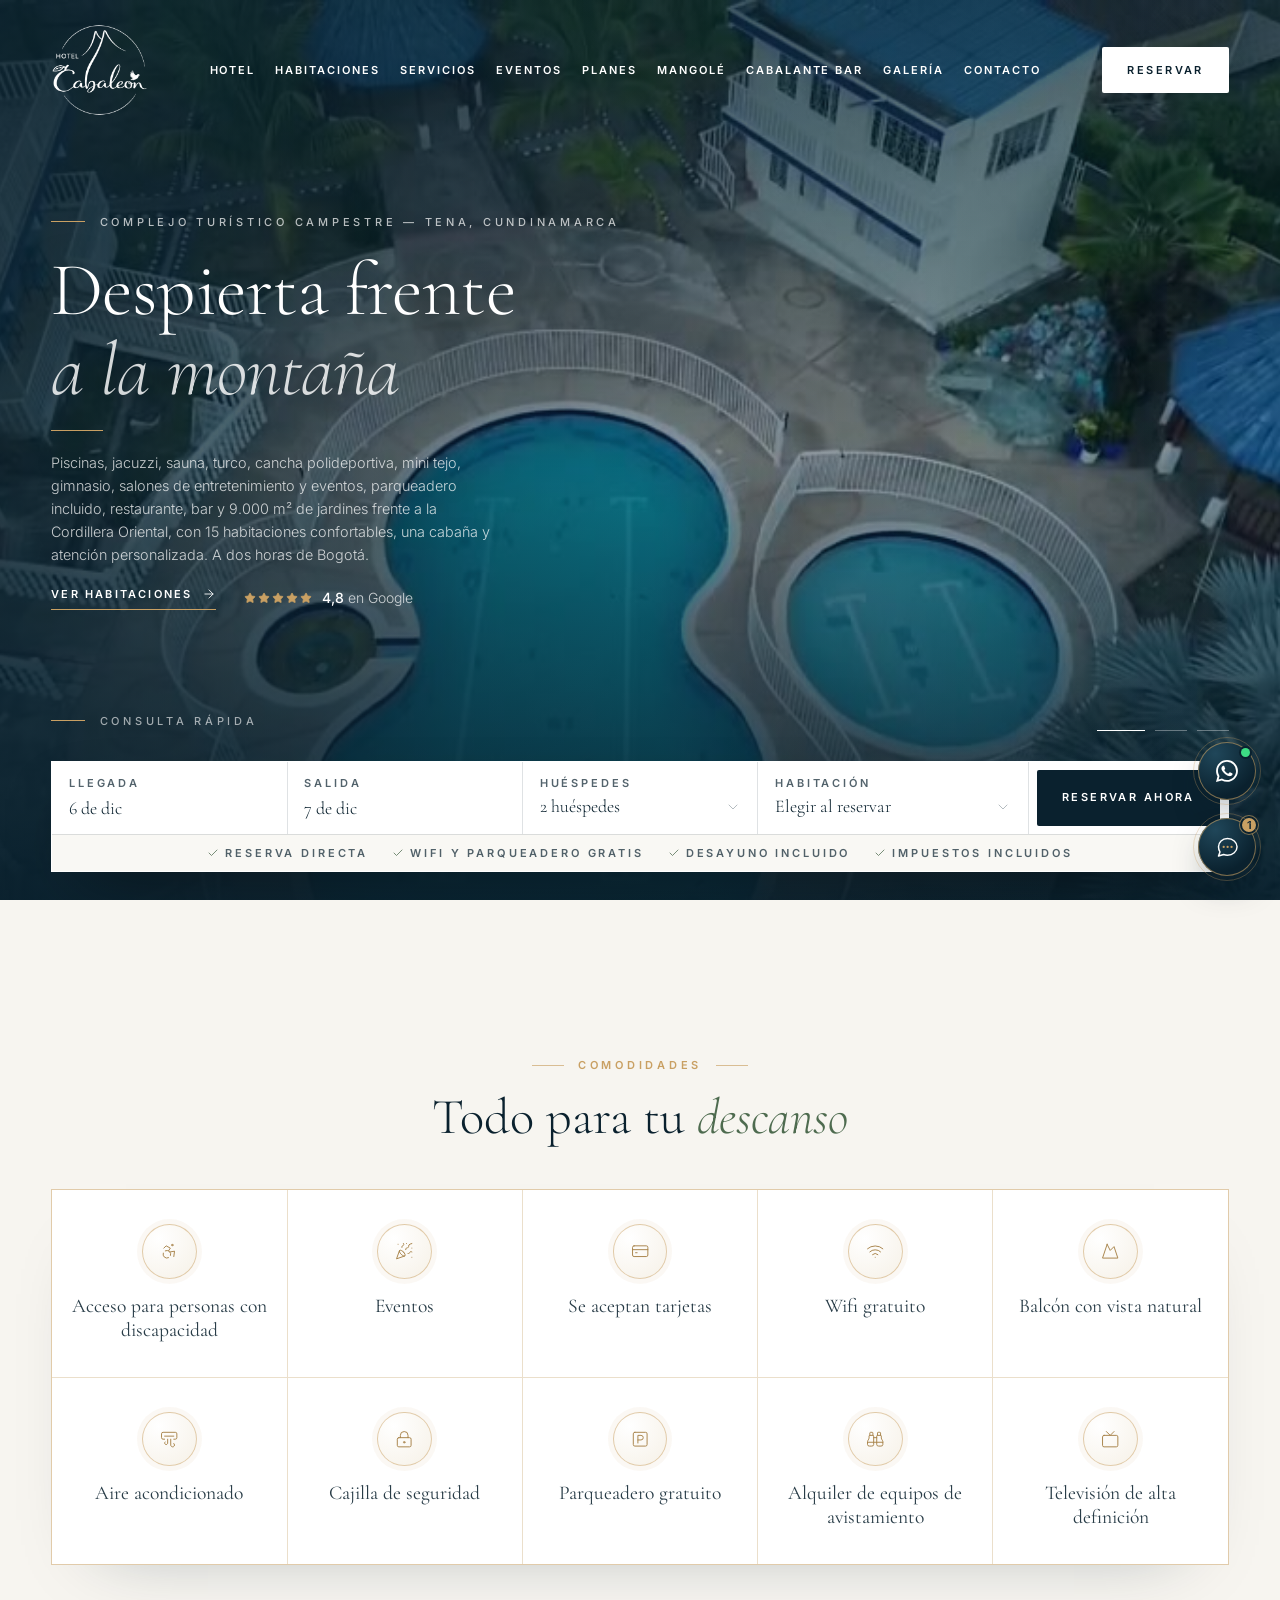
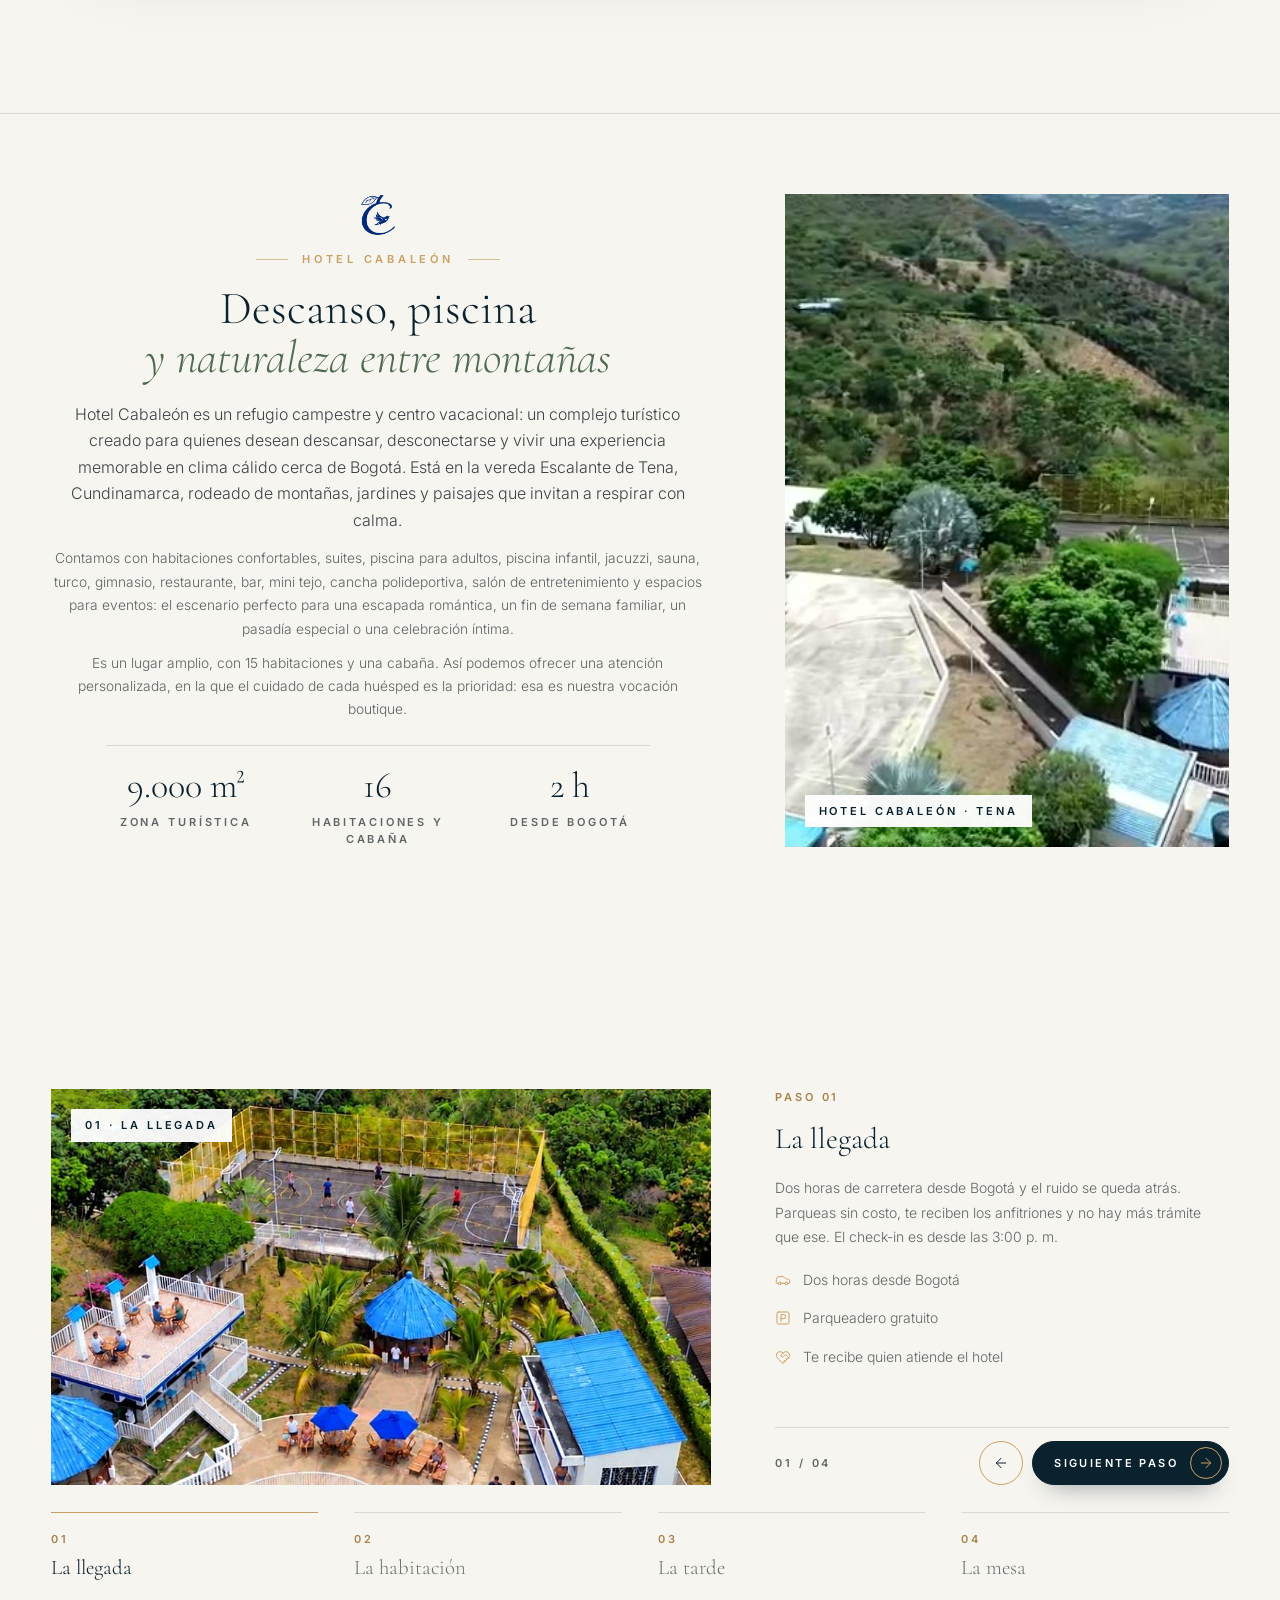
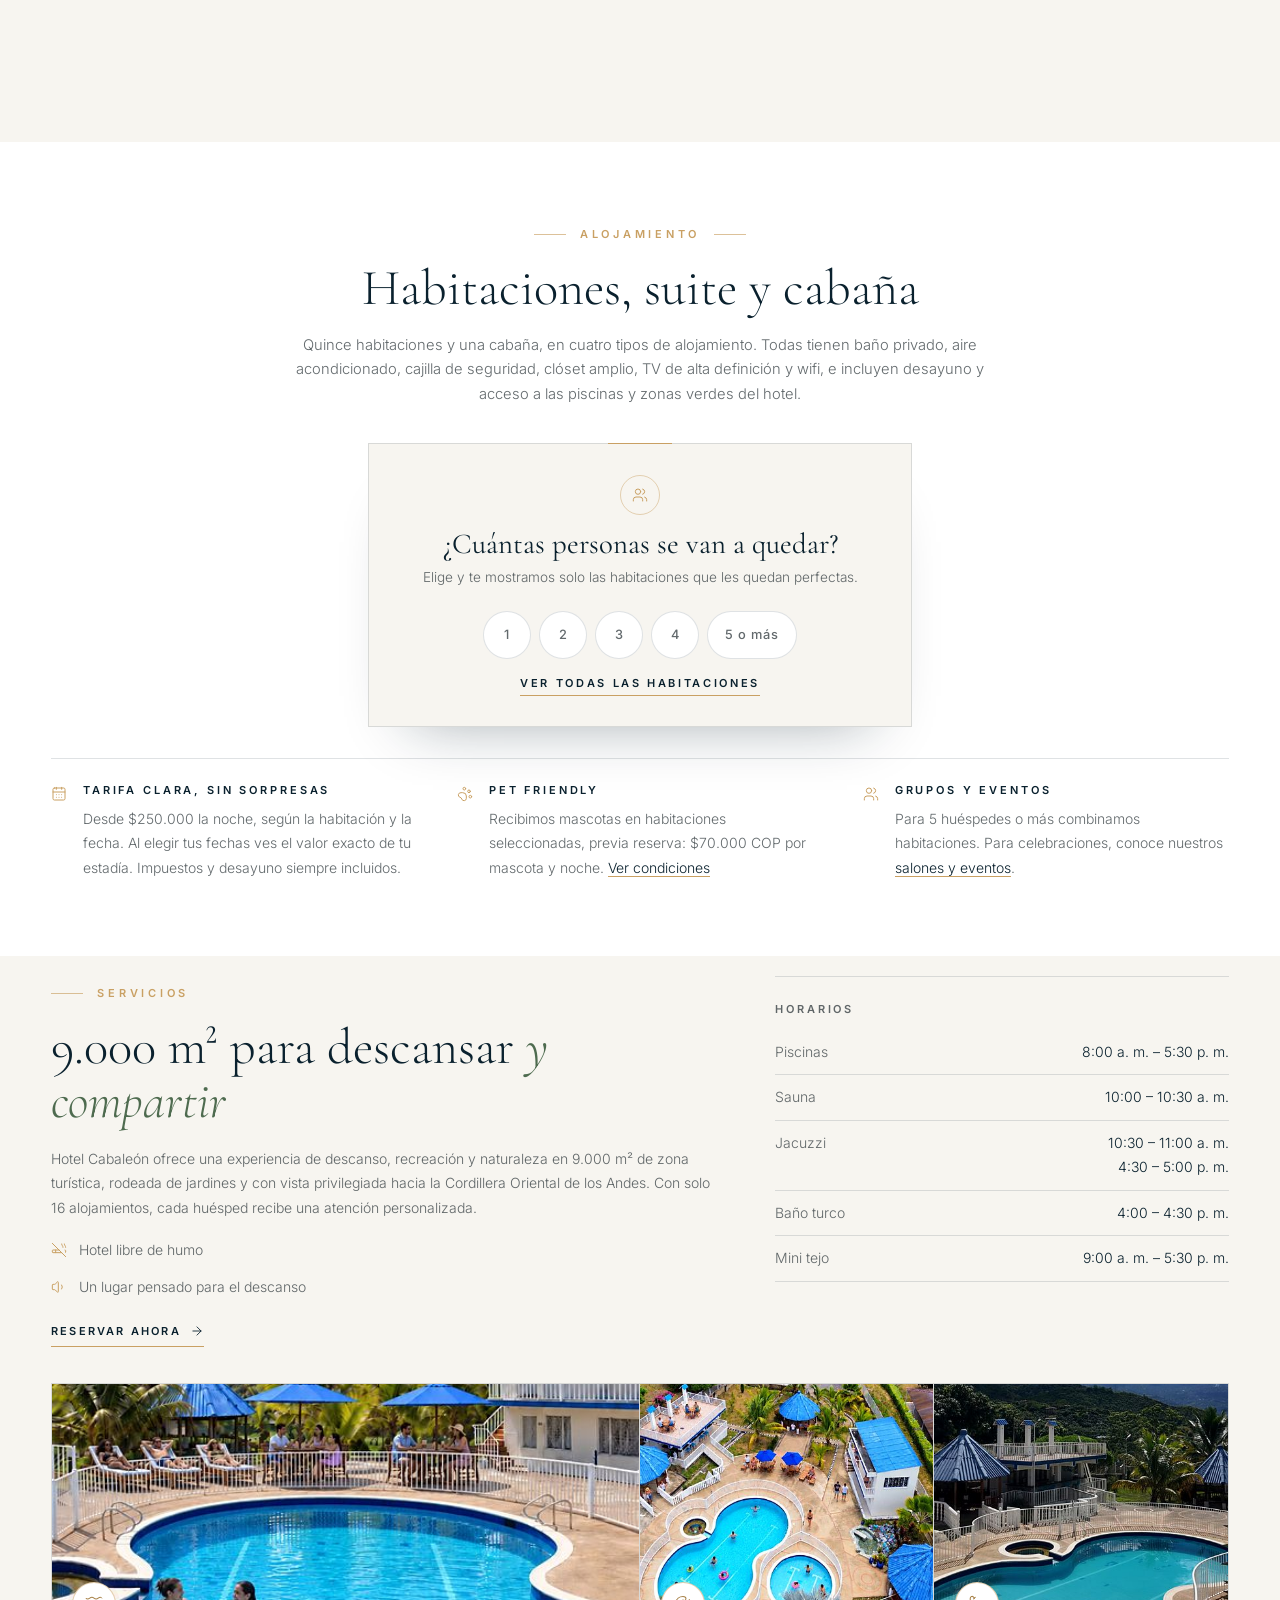
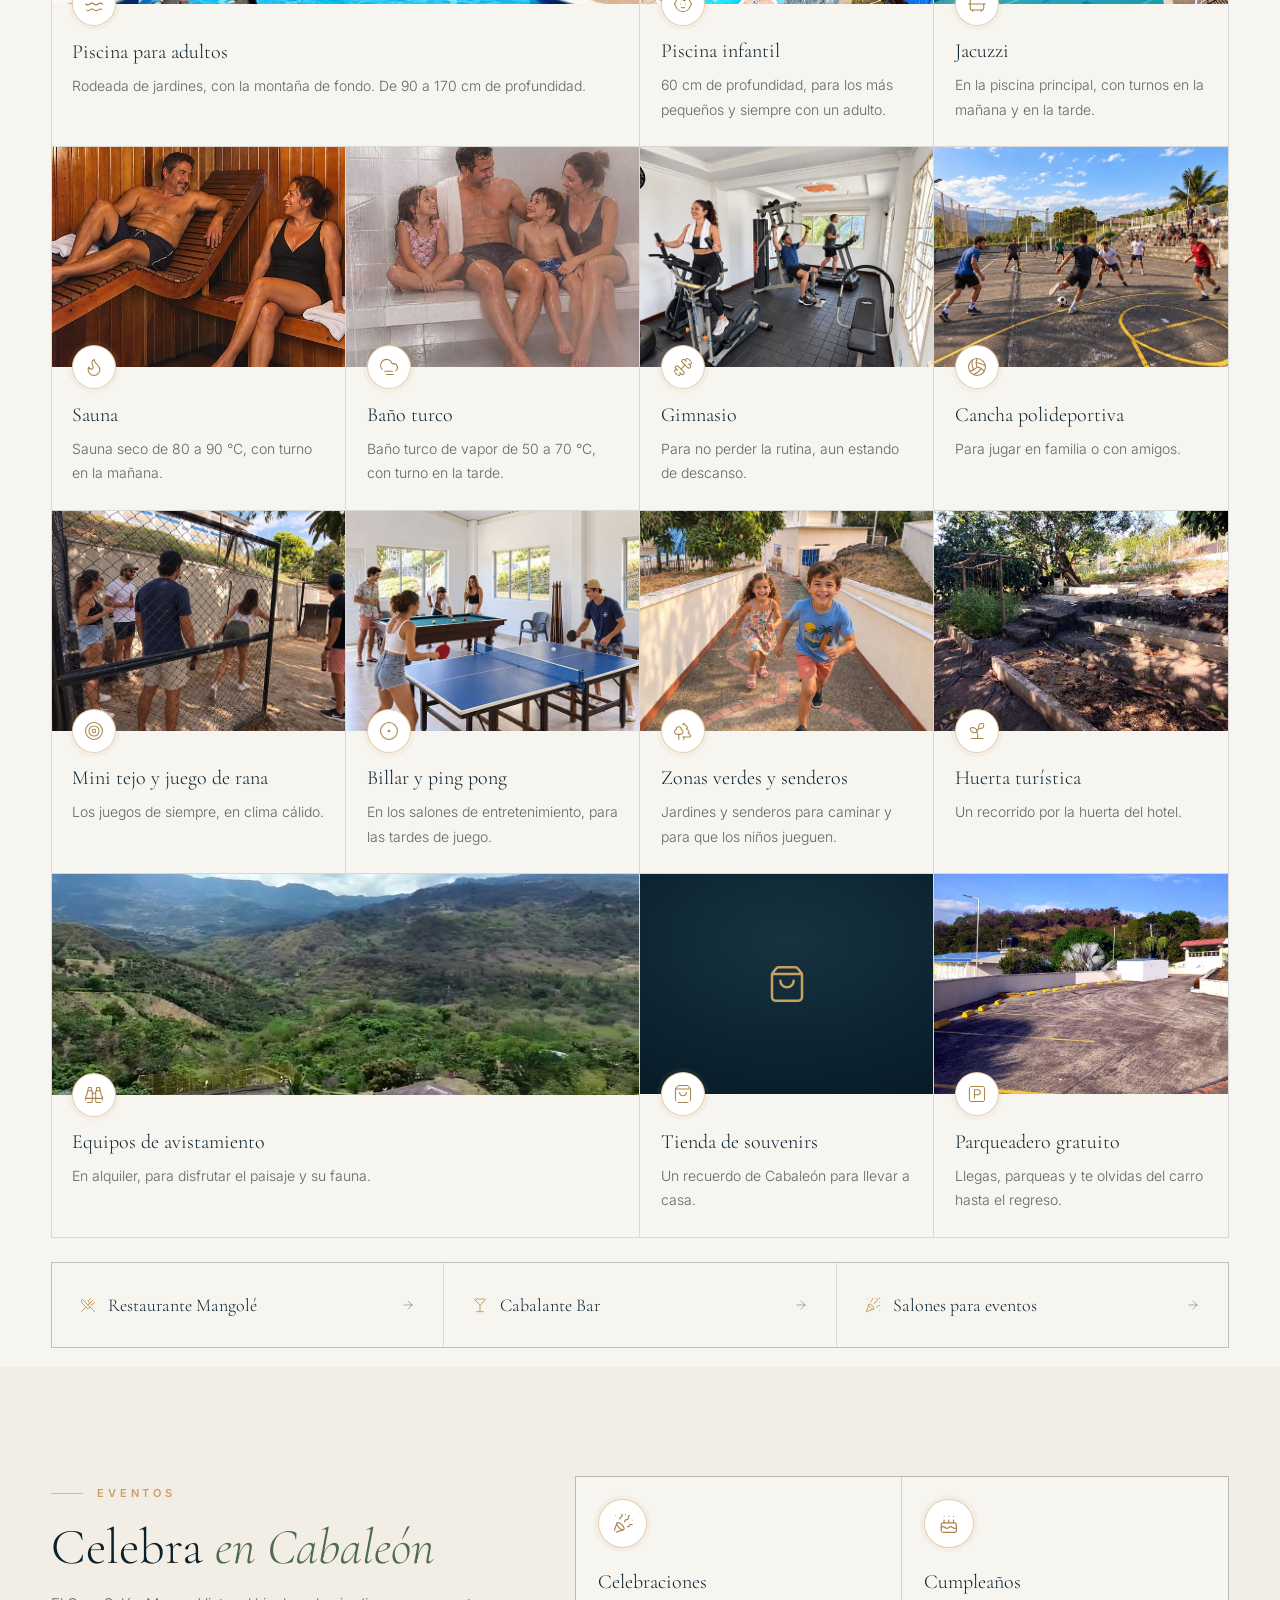
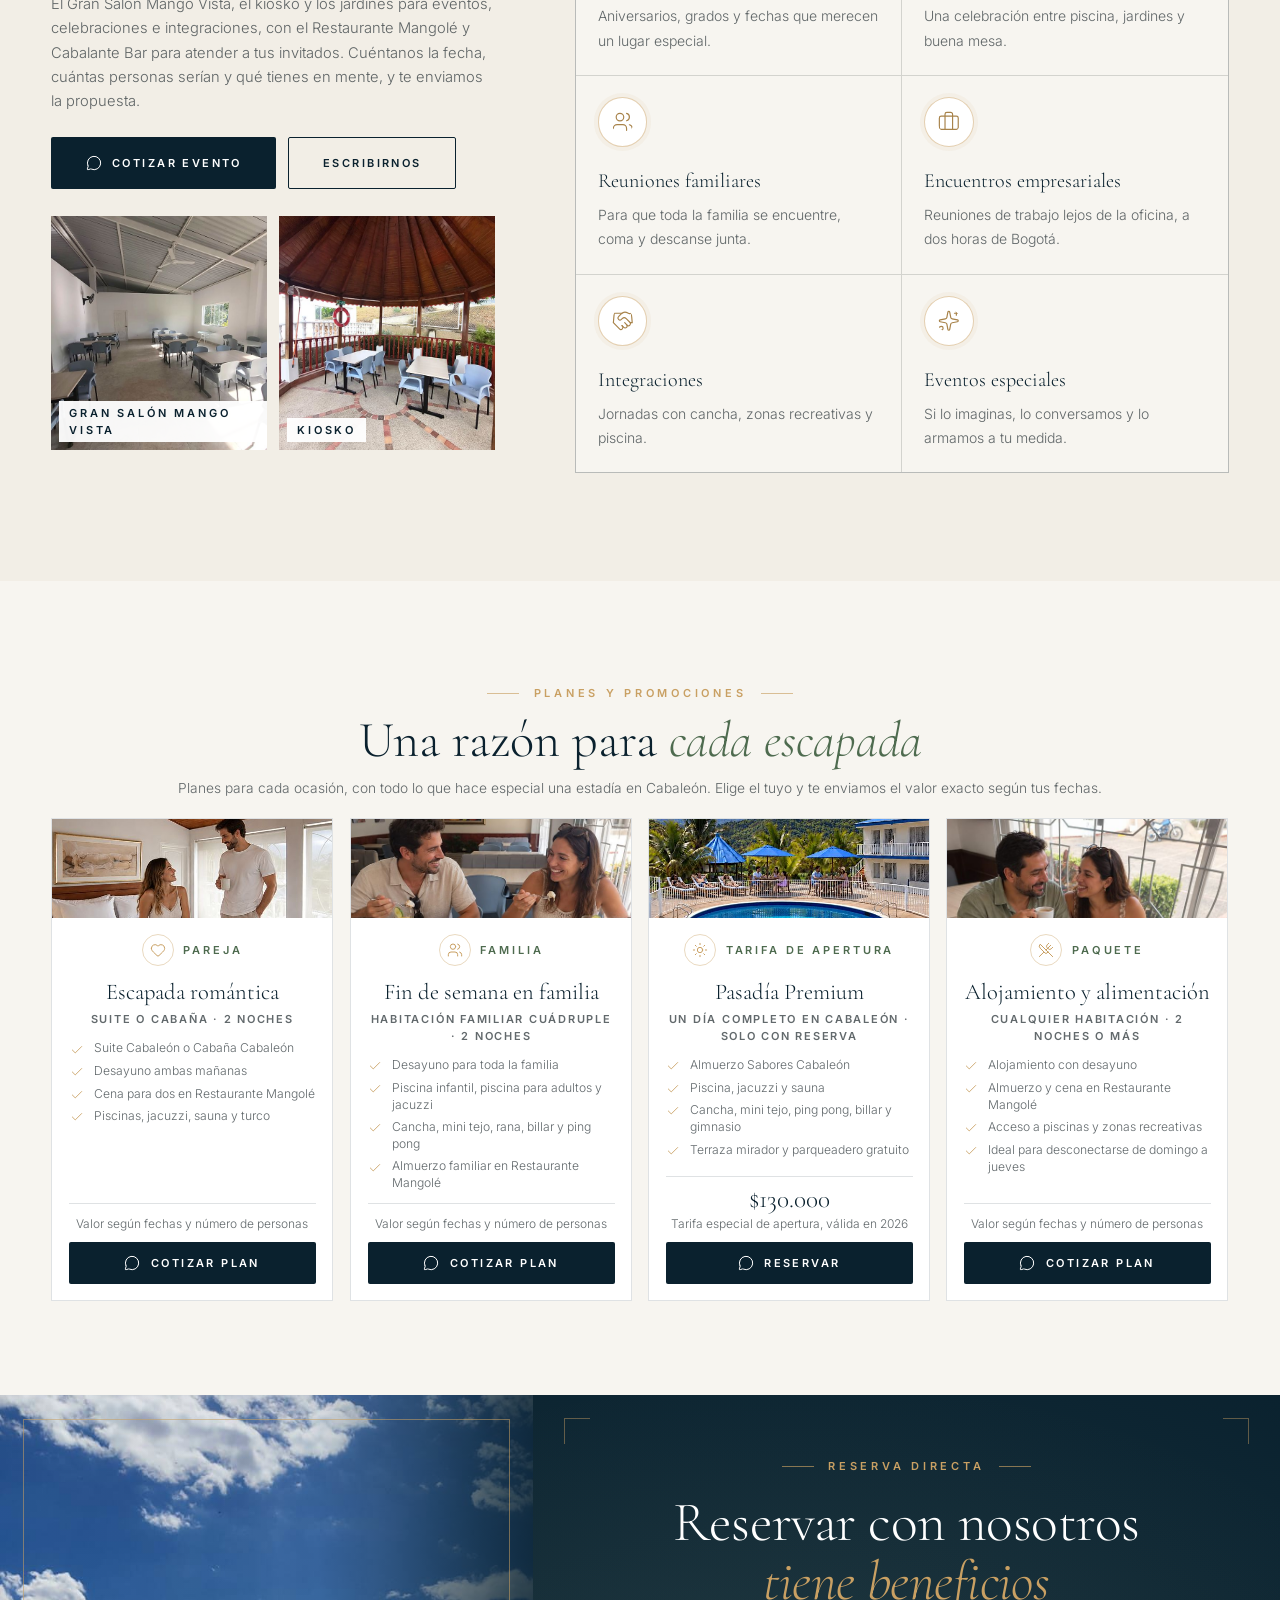
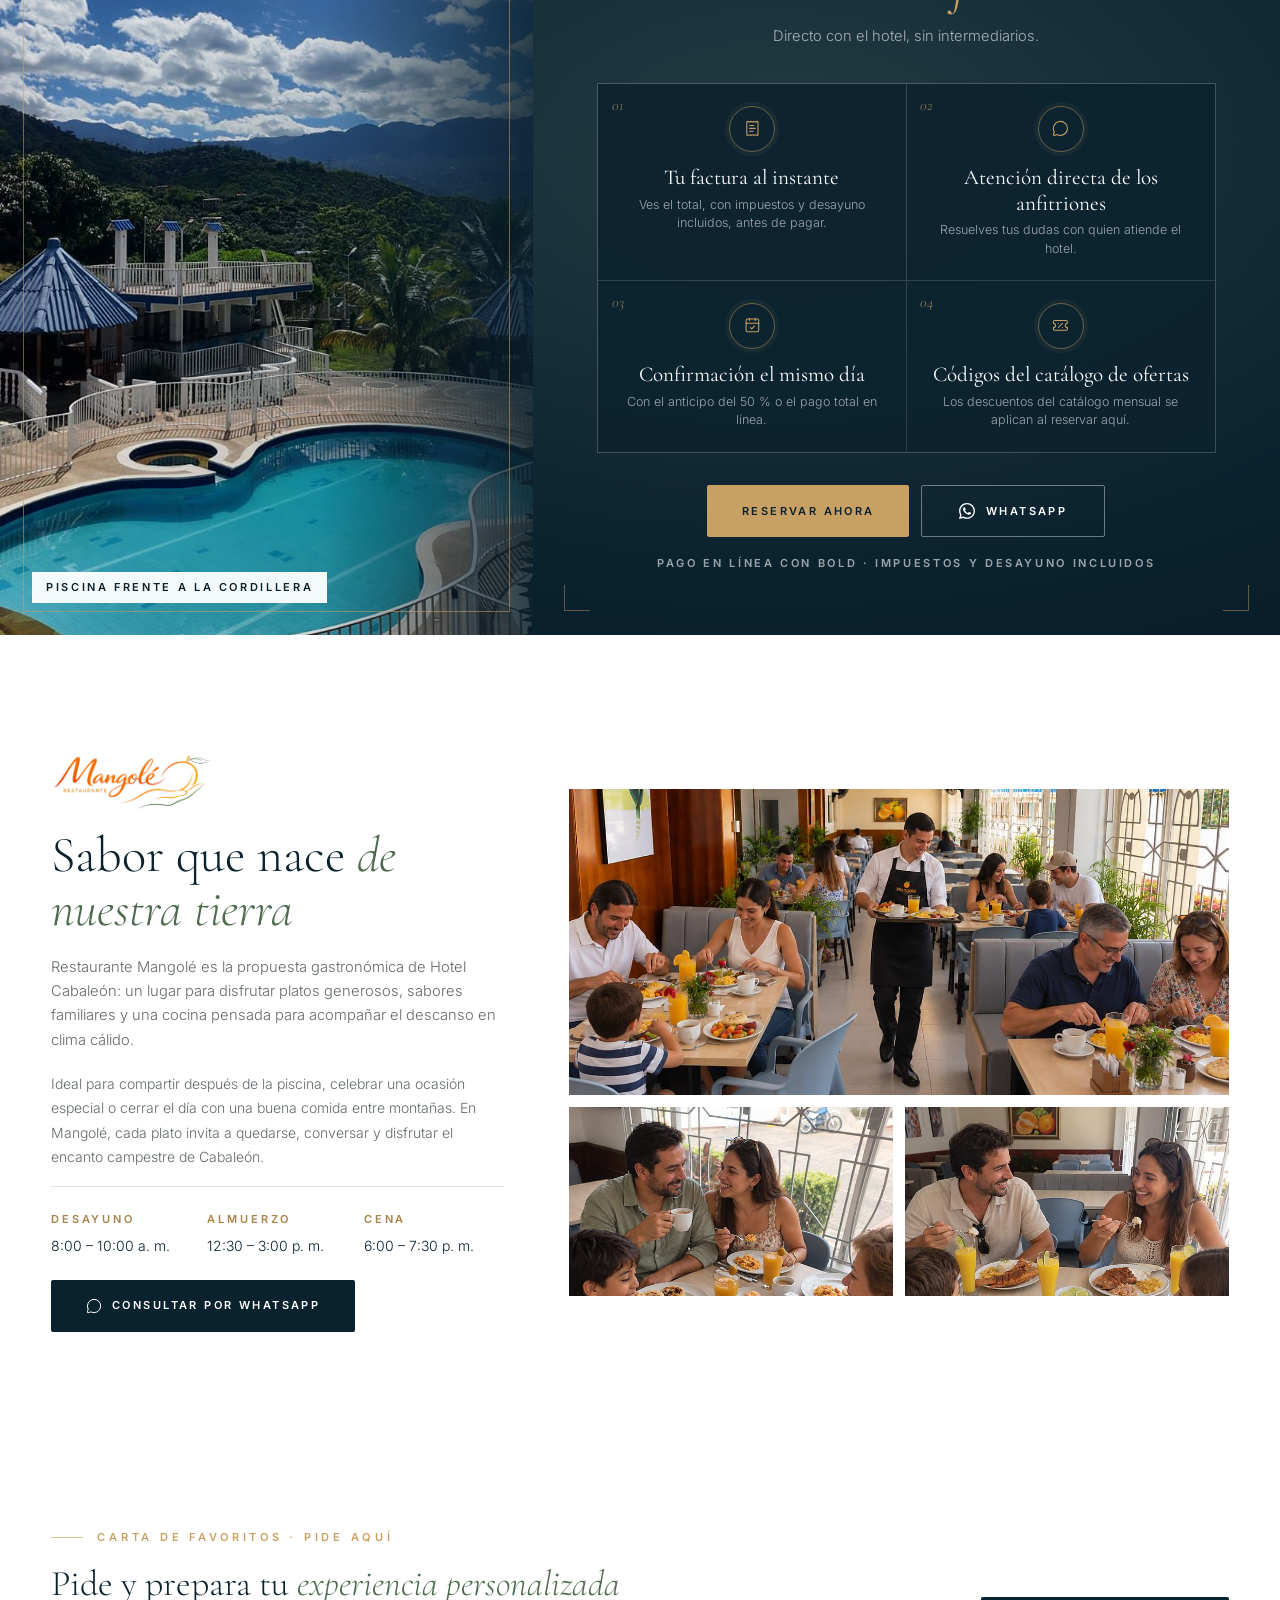
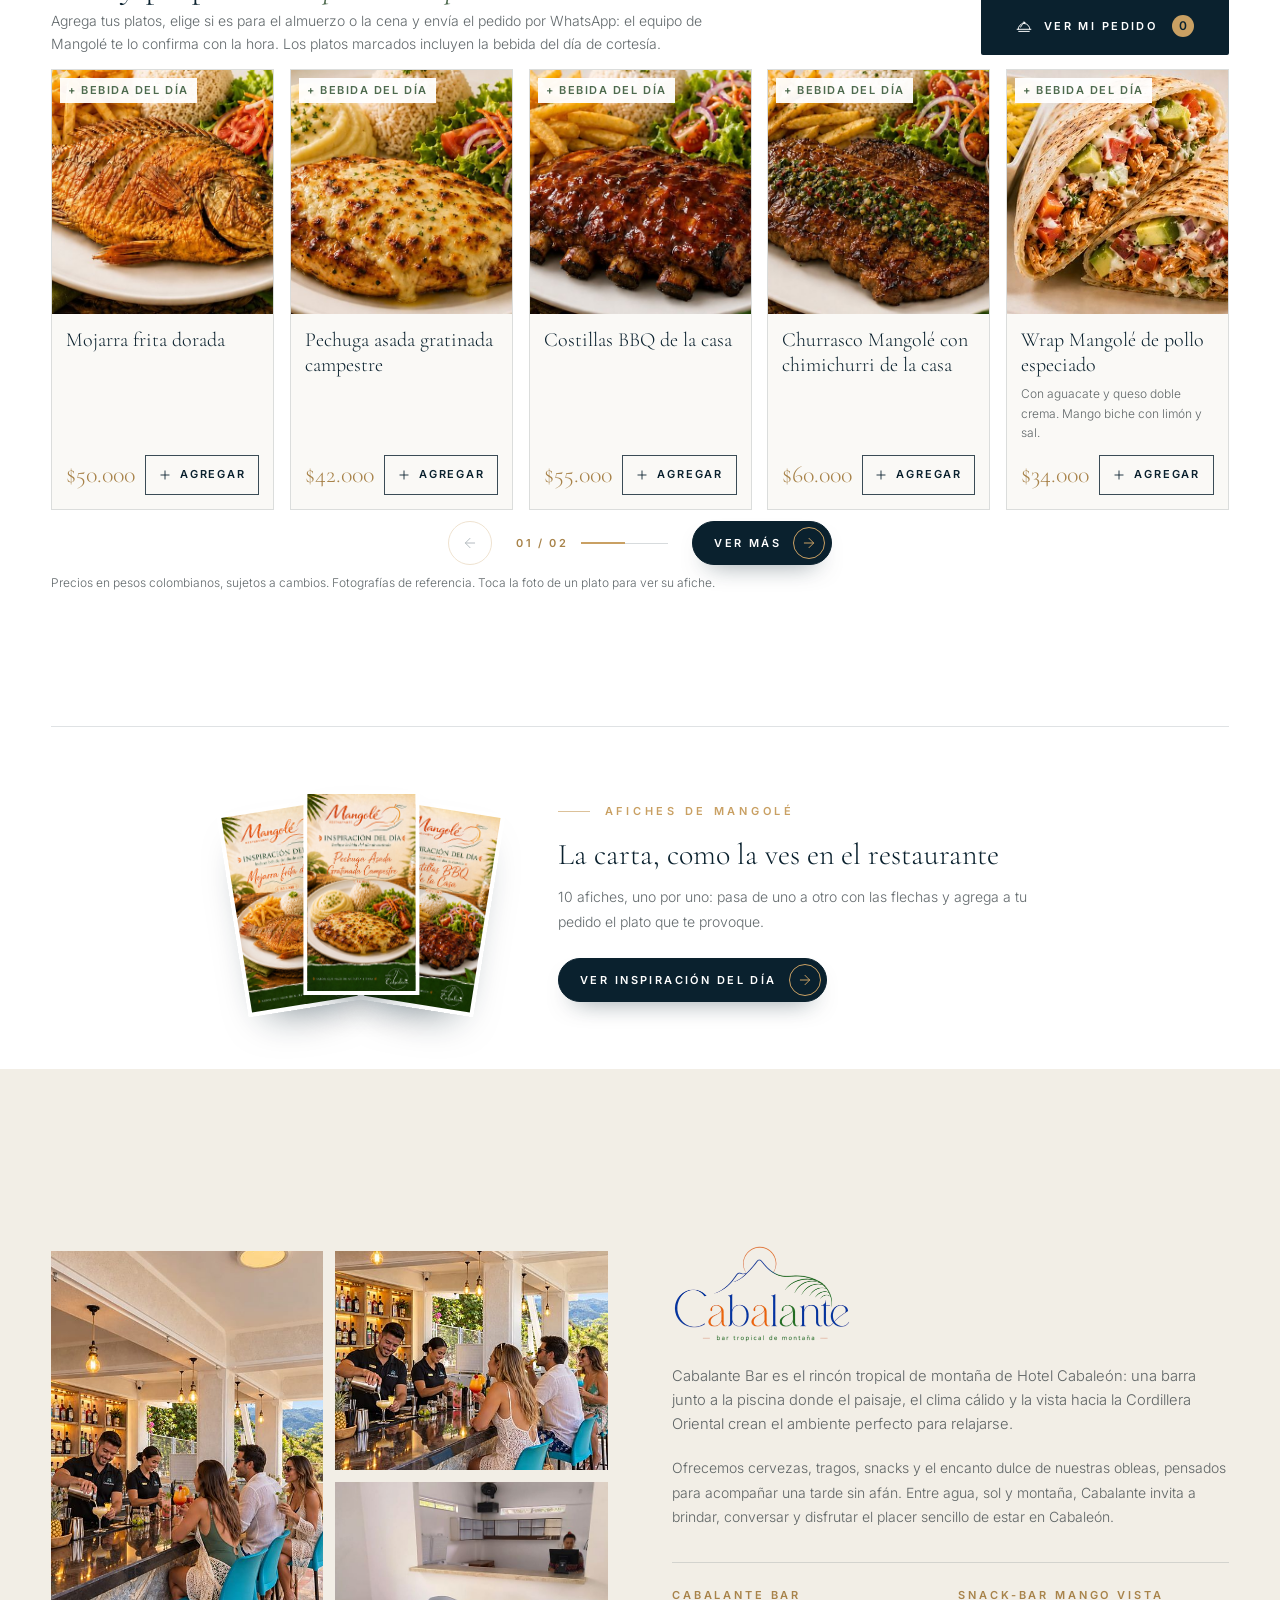
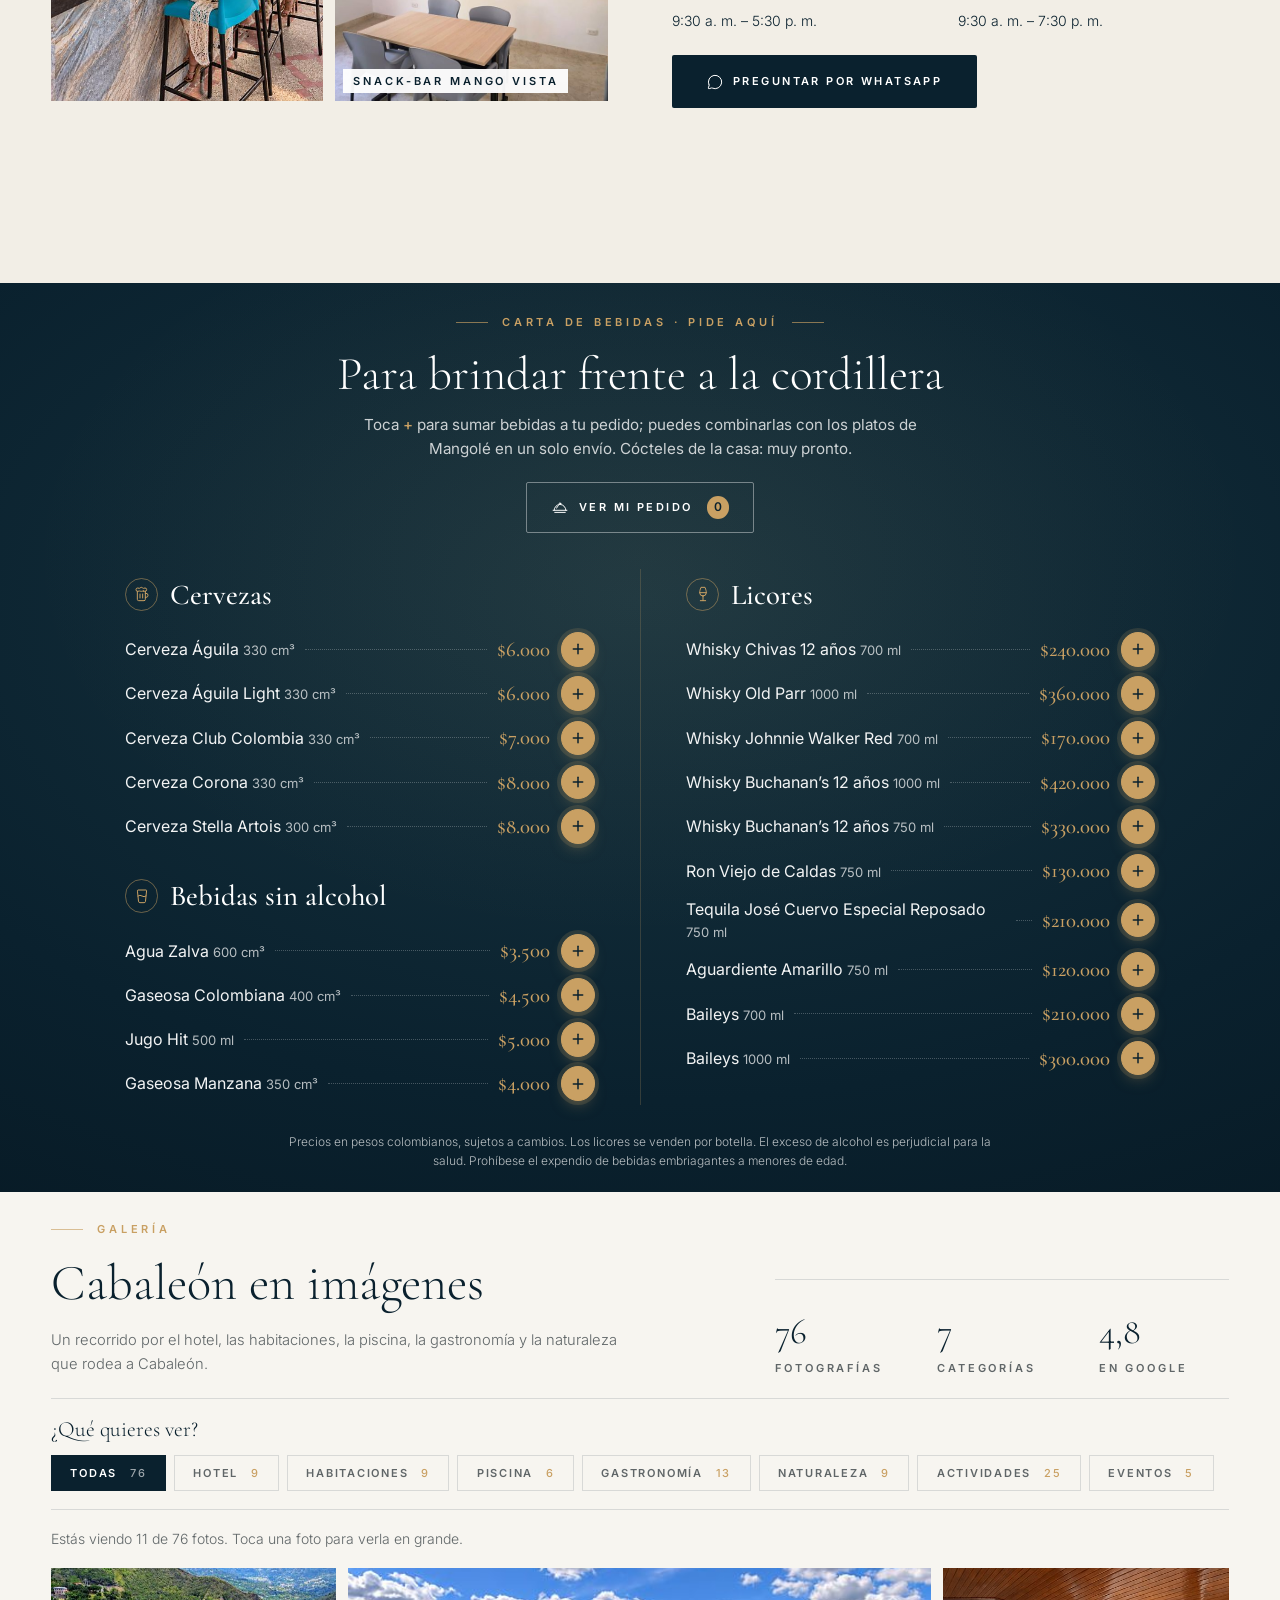
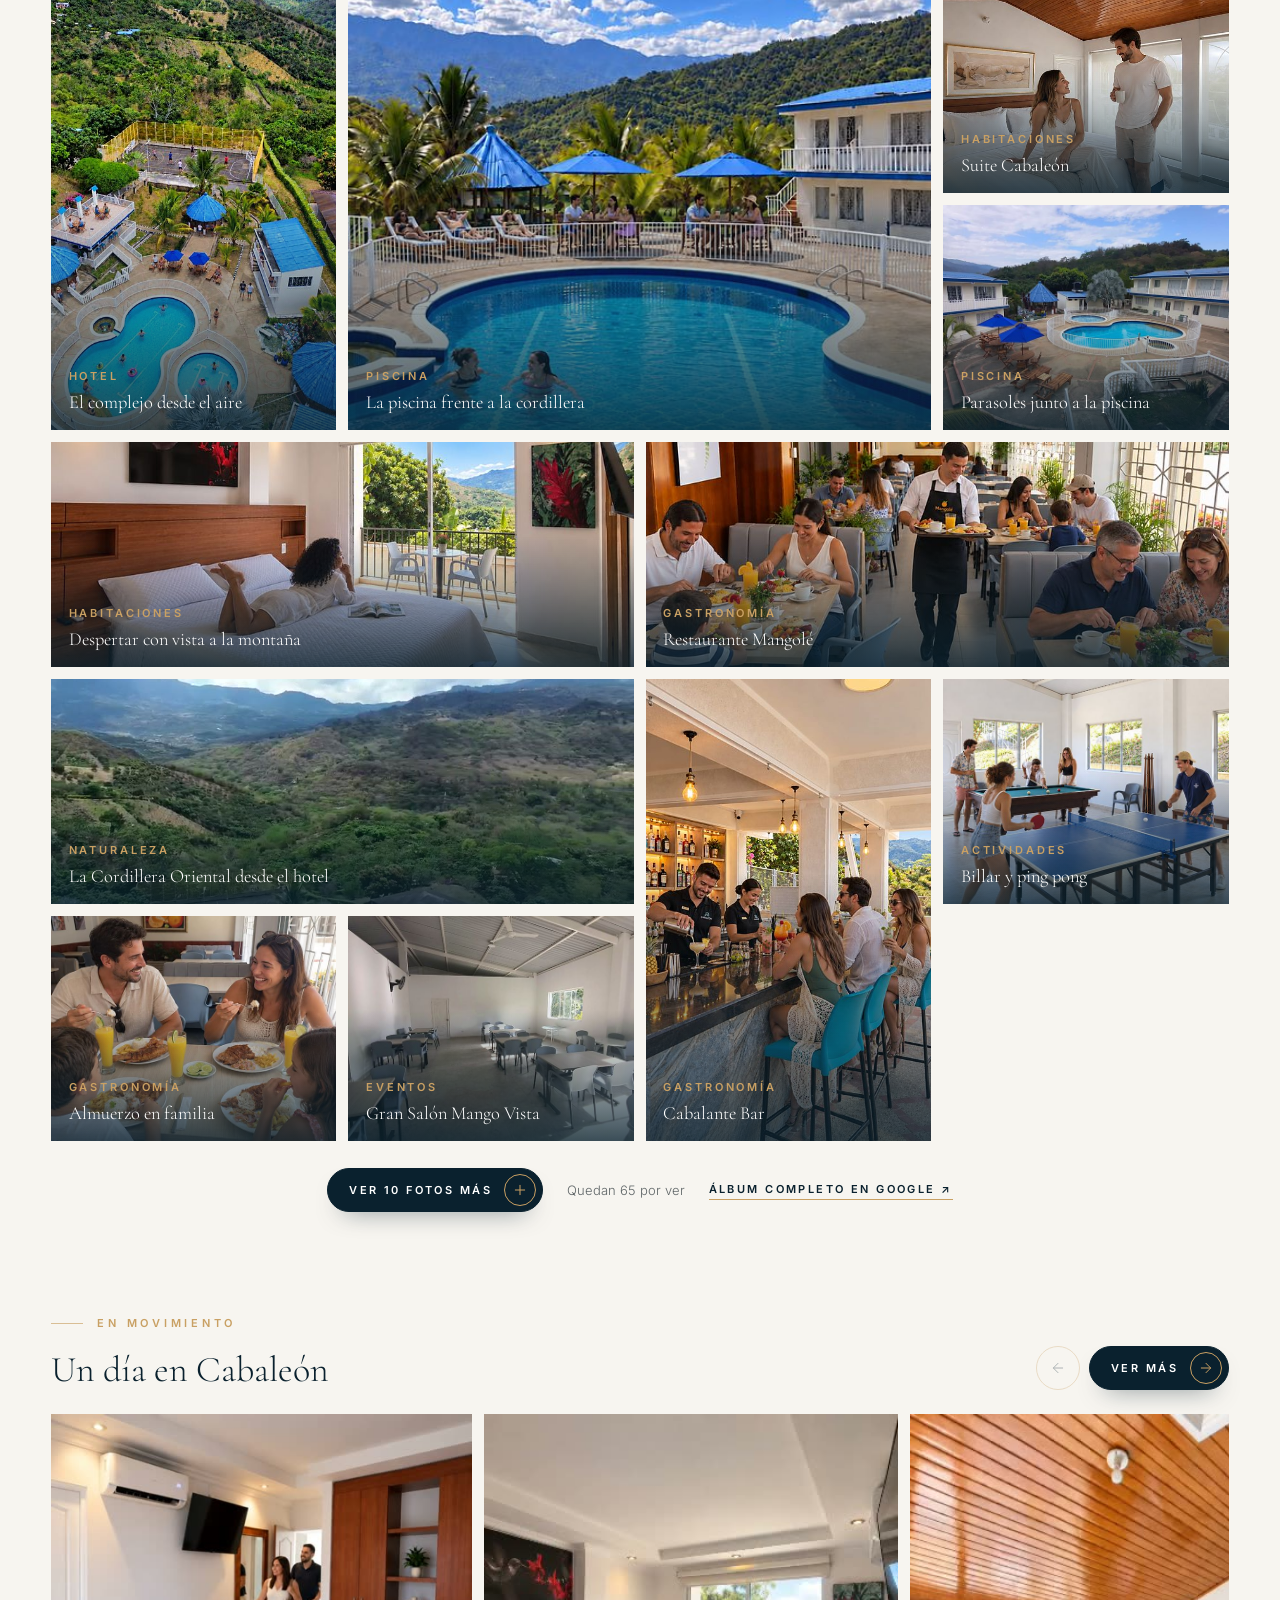
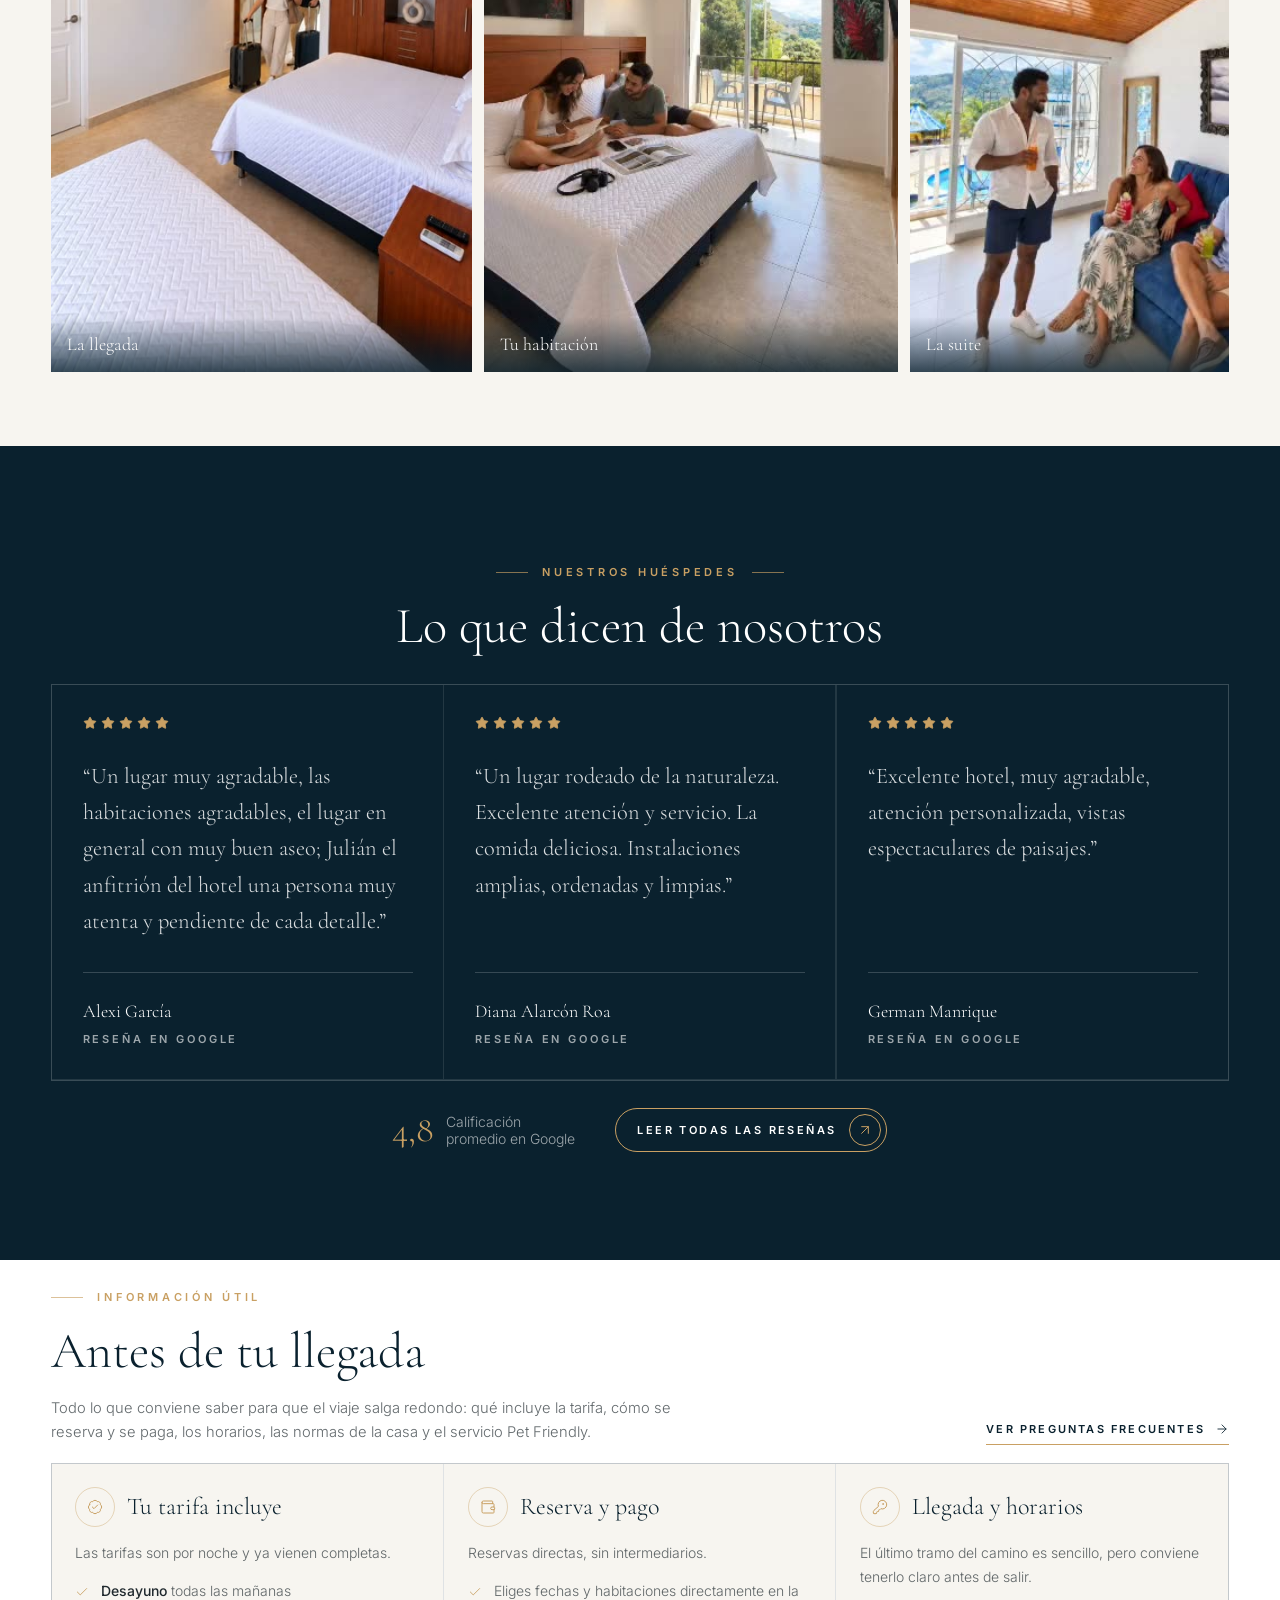
==== commit ef356b36: "Add files via upload" ====
--- a/index.html
+++ b/index.html
@@ -9,7 +9,7 @@
     <title>Hotel Cabaleón | Complejo turístico campestre en Tena, cerca de Bogotá</title>
     <meta name="description" content="Hotel Cabaleón: complejo turístico campestre en la vereda Escalante de Tena, Cundinamarca, a 2 horas de Bogotá. 15 habitaciones y una cabaña con atención personalizada, piscinas, jacuzzi, sauna, turco, Restaurante Mangolé y Cabalante Bar.">
     <meta name="robots" content="index, follow, max-image-preview:large">
-    <link rel="canonical" href="https://hotelcabaleon.com/">
+    <link rel="canonical" href="https://www.cabaleonhotel.com/">
     <meta name="theme-color" content="#0A212E">
     <link rel="icon" type="image/png" href="favicon.png">
     <link rel="apple-touch-icon" href="apple-touch-icon.png">
@@ -18,7 +18,7 @@
     <meta property="og:type" content="website">
     <meta property="og:locale" content="es_CO">
     <meta property="og:site_name" content="Hotel Cabaleón">
-    <meta property="og:url" content="https://hotelcabaleon.com/">
+    <meta property="og:url" content="https://www.cabaleonhotel.com/">
     <meta property="og:title" content="Hotel Cabaleón | Complejo turístico campestre en Tena, Cundinamarca">
     <meta property="og:description" content="Descanso, piscina y naturaleza entre montañas. Suite, cabaña y habitaciones, piscinas, jacuzzi, restaurante y bar a dos horas de Bogotá.">
     <meta property="og:image" content="https://i.imgur.com/ROVNhWR.jpg">
@@ -1589,88 +1589,651 @@
 
         #room-modal { transition: opacity .4s ease, visibility .4s ease; }
 
-        /* ---------- Reserva en línea: pasos, habitaciones y factura ---------- */
-        .field-line select option { color: #0A212E; background: #fff; }
-        .field-line input.rv-input {
-            text-transform: none;
-            font-family: "Cormorant Garamond", Georgia, serif;
-            font-size: 1.35rem;
-            color: #fff;
-            background: transparent;
-            border: none;
-            outline: none;
-            width: 100%;
-            min-width: 0;
-        }
-        .field-line input.rv-input::placeholder { color: rgba(255, 255, 255, 0.55); }
-        .field-line select.rv-doc-tipo { width: auto; font-size: 1.2rem; flex-shrink: 0; padding-right: 0.25rem; }
-        .rv-num {
-            width: 2.6rem;
-            height: 2.6rem;
-            border-radius: 9999px;
-            border: 1px solid rgba(201, 160, 99, 0.55);
-            color: var(--brass);
-            display: flex;
-            align-items: center;
-            justify-content: center;
-            flex-shrink: 0;
-            font-family: "Cormorant Garamond", Georgia, serif;
-            font-size: 1.05rem;
-            transition: background .4s, color .4s;
-        }
-        .rv-paso.is-ok .rv-num { background: var(--brass); color: var(--ink); }
-        .rv-prog-linea { display: block; height: 2px; background: rgba(255, 255, 255, 0.12); margin-bottom: 0.8rem; overflow: hidden; }
-        .rv-prog-linea::after { content: ''; display: block; height: 100%; width: 0; background: var(--brass); transition: width .7s cubic-bezier(.16,1,.3,1); }
-        .rv-prog.is-ok .rv-prog-linea::after { width: 100%; }
-        .rv-prog-txt { color: rgba(255, 255, 255, 0.6); transition: color .4s; }
-        .rv-prog.is-ok .rv-prog-txt { color: #fff; }
-        .rv-hab { border: 1px solid rgba(255, 255, 255, 0.1); background: rgba(255, 255, 255, 0.03); transition: border-color .35s, background .35s; }
-        .rv-hab:hover { border-color: rgba(255, 255, 255, 0.22); }
-        .rv-hab.is-sel { border-color: rgba(201, 160, 99, 0.7); background: rgba(201, 160, 99, 0.07); }
-        .rv-hab.is-agotada { opacity: 0.5; }
-        .rv-cant { display: flex; align-items: center; border: 1px solid rgba(255, 255, 255, 0.22); }
-        .rv-cant button { width: 2.6rem; height: 2.6rem; display: flex; align-items: center; justify-content: center; color: #fff; transition: background .3s, color .3s, opacity .3s; }
-        .rv-cant button:hover:not(:disabled) { background: #fff; color: var(--ink); }
-        .rv-cant button:disabled { opacity: .28; cursor: not-allowed; }
-        .rv-cant span { width: 2.2rem; text-align: center; font-family: "Cormorant Garamond", Georgia, serif; font-size: 1.4rem; line-height: 1; }
-        .rv-hab.is-sel .rv-cant { border-color: rgba(201, 160, 99, 0.7); }
-        .rv-opcion { position: relative; display: flex; gap: 1rem; align-items: flex-start; border: 1px solid rgba(255, 255, 255, 0.14); padding: 1.15rem 1.25rem; cursor: pointer; transition: border-color .3s, background .3s; }
-        .rv-opcion:hover { border-color: rgba(255, 255, 255, 0.32); }
-        .rv-opcion input { position: absolute; opacity: 0; pointer-events: none; }
-        .rv-opcion .rv-radio { width: 1.1rem; height: 1.1rem; border-radius: 9999px; border: 1px solid rgba(255, 255, 255, 0.4); flex-shrink: 0; margin-top: 0.15rem; position: relative; transition: border-color .3s; }
-        .rv-opcion.is-sel { border-color: var(--brass); background: rgba(201, 160, 99, 0.08); }
-        .rv-opcion.is-sel .rv-radio { border-color: var(--brass); }
-        .rv-opcion.is-sel .rv-radio::after { content: ''; position: absolute; inset: 3px; border-radius: 9999px; background: var(--brass); }
-        .rv-opcion:focus-within { outline: 1px solid rgba(201, 160, 99, 0.6); outline-offset: 2px; }
-        .rv-chip { font-size: 0.6875rem; letter-spacing: 0.2em; text-transform: uppercase; font-weight: 600; color: rgba(255, 255, 255, 0.6); border: 1px solid rgba(255, 255, 255, 0.18); padding: 0.3rem 0.55rem; }
-        /* clip y no hidden: con hidden la factura no se queda fija al bajar por los pasos */
+        /* ---------- Ventana de reserva: motor de reservas por pasos ----------
+           Cada paso cabe en la pantalla sin bajar: computador desde 1280×600 y celular
+           desde 390×664 (el paso de datos y pago puede pedir un toque de scroll en
+           celulares bajos). Los tamaños dependen del alto con clamp(…vh…), como en el
+           resto del sitio. Arriba, una sola barra azul noche con los 4 pasos; abajo, el
+           total y Atrás / Continuar. En computador, los pasos 2 y 3 llevan a la derecha
+           el resumen; los pasos 1 y 4 usan todo el ancho en dos columnas. */
+        #reservar #reserva-form { display: none; }   /* hasta que el script la lleva a la ventana */
+        /* clip y no hidden: con hidden la sección no deja fijar nada al bajar */
         #reservar { overflow-x: hidden; overflow-x: clip; }
-        .rv-paso, #factura { scroll-margin-top: 104px; }
-
-        /* ---------- Ventana de reserva: aparte de la página y paso a paso ---------- */
+        .rv-paso { scroll-margin-top: 104px; }
+
         #ventana-reserva {
             position: fixed; inset: 0; z-index: 138; display: flex; flex-direction: column;
-            background: var(--ink); color: #fff;
+            background: var(--bone); color: var(--graphite);
             opacity: 0; visibility: hidden; transform: translateY(18px);
             transition: opacity .35s ease, transform .5s cubic-bezier(.16,1,.3,1), visibility 0s linear .5s;
         }
         #ventana-reserva.is-open { opacity: 1; visibility: visible; transform: none; transition: opacity .35s ease, transform .5s cubic-bezier(.16,1,.3,1); }
-        .vr-barra { flex-shrink: 0; border-bottom: 1px solid var(--line-light); background: rgba(10, 33, 46, 0.98); }
+        body.vr-abierta #toast { bottom: calc(5.5rem + env(safe-area-inset-bottom, 0px)); }
+        #ventana-reserva .shell { max-width: 1240px; }
+
+        /* Barra de arriba: en computador, marca, título, pasos, sello y cerrar en una sola fila */
+        .vr-barra { flex-shrink: 0; background: var(--ink); color: #fff; border-bottom: 1px solid rgba(201, 160, 99, 0.35); }
+        .vr-cabeza { display: grid; grid-template-columns: minmax(0, 1fr) auto auto; grid-template-areas: "titulo sello cerrar" "pasos pasos pasos"; align-items: center; column-gap: 0.75rem; padding-top: 0.5rem; }
+        .vr-marca { display: none; }
+        .vr-titulo-caja { grid-area: titulo; min-width: 0; }
+        .vr-cabeza .sello-rnt { grid-area: sello; }
+        .vr-cabeza .vr-cerrar { grid-area: cerrar; }
+        #vr-progreso { grid-area: pasos; min-width: 0; }
+        @media (min-width: 1024px) {
+            .vr-cabeza { grid-template-columns: auto auto minmax(0, 1fr) auto auto; grid-template-areas: "marca titulo pasos sello cerrar"; column-gap: 1.5rem; padding: 0.55rem 0; }
+            .vr-marca { display: block; grid-area: marca; height: 2.5rem; width: auto; }
+            #vr-progreso { justify-self: center; width: 100%; max-width: 34rem; }
+        }
+        .vr-eyebrow { display: block; color: var(--brass); white-space: nowrap; }
+        @media (max-width: 639px) { .vr-eyebrow { letter-spacing: 0.14em; } }
+        #vr-titulo { display: block; font-family: "Cormorant Garamond", Georgia, serif; font-size: 1.3rem; line-height: 1.15; color: #fff; white-space: nowrap; overflow: hidden; text-overflow: ellipsis; }
+        .vr-cerrar { width: 2.4rem; height: 2.4rem; flex-shrink: 0; border-radius: 9999px; border: 1px solid rgba(201, 160, 99, 0.6); display: flex; align-items: center; justify-content: center; color: #fff; transition: background .3s, color .3s; }
+        .vr-cerrar:hover { background: #fff; color: var(--ink); }
+        .vr-cerrar svg { width: 1.1rem; height: 1.1rem; stroke-width: 1.4; }
+
+        /* Pasos: número en círculo con filo dorado; el actual relleno en dorado */
+        .vr-pasos { display: grid; grid-template-columns: repeat(4, minmax(0, 1fr)); gap: 0.5rem; }
+        .vr-pasos .rv-prog { position: relative; display: flex; align-items: center; gap: 0.55rem; min-width: 0; padding: 0.55rem 0 0.7rem; cursor: pointer; }
+        .vr-pasos .rv-prog::after { content: ''; position: absolute; left: 0; right: 0; bottom: 0; height: 2px; background: rgba(255, 255, 255, 0.14); }
+        .vr-pasos .rv-prog::before { content: ''; position: absolute; left: 0; bottom: 0; z-index: 1; height: 2px; width: 0; background: var(--brass); transition: width .6s cubic-bezier(.16,1,.3,1); }
+        .vr-pasos .rv-prog.is-ok::before, .vr-pasos .rv-prog.is-actual::before { width: 100%; }
+        .vr-pasos-num { width: 1.55rem; height: 1.55rem; flex-shrink: 0; border-radius: 9999px; border: 1px solid rgba(255, 255, 255, 0.35); display: inline-flex; align-items: center; justify-content: center; font-family: "Cormorant Garamond", Georgia, serif; font-size: 0.95rem; line-height: 1; color: rgba(255, 255, 255, 0.75); transition: background .35s, border-color .35s, color .35s; }
+        .vr-pasos .rv-prog-txt { font-size: 0.6875rem; font-weight: 600; letter-spacing: 0.18em; text-transform: uppercase; color: rgba(255, 255, 255, 0.62); white-space: nowrap; overflow: hidden; text-overflow: ellipsis; transition: color .35s; }
+        .vr-pasos .rv-prog.is-ok .vr-pasos-num { border-color: var(--brass); color: var(--brass); }
+        .vr-pasos .rv-prog.is-actual .vr-pasos-num { background: var(--brass); border-color: var(--brass); color: var(--ink); }
+        .vr-pasos .rv-prog.is-ok .rv-prog-txt, .vr-pasos .rv-prog.is-actual .rv-prog-txt { color: #fff; }
+        /* Celular: número arriba y nombre en minúsculas debajo, para que "Habitación" quepa */
+        @media (max-width: 639px) {
+            .vr-pasos { gap: 0.25rem; }
+            .vr-pasos .rv-prog { flex-direction: column; gap: 0.2rem; padding: 0.4rem 0 0.5rem; }
+            .vr-pasos-num { width: 1.4rem; height: 1.4rem; font-size: 0.875rem; }
+            .vr-pasos .rv-prog-txt { font-size: 0.75rem; font-weight: 500; letter-spacing: 0.01em; text-transform: none; max-width: 100%; }
+        }
+
+        /* Cuerpo */
         .vr-cuerpo { flex: 1; min-height: 0; overflow-y: auto; overscroll-behavior: contain; -webkit-overflow-scrolling: touch; }
+        .vr-cuerpo-shell { display: flex; flex-direction: column; min-height: 100%; padding-top: clamp(0.75rem, 2.4vh, 1.75rem); padding-bottom: clamp(0.6rem, 1.8vh, 1.25rem); }
+        #vr-rnt-pie { margin-top: auto; padding-top: clamp(0.5rem, 2vh, 1.25rem); }
+        #reserva-form { display: grid; grid-template-columns: minmax(0, 1fr); gap: 2rem; }
+        .vr-lateral { display: none; }
+        @media (min-width: 1024px) {
+            #ventana-reserva[data-paso="paso-habitaciones"] #reserva-form,
+            #ventana-reserva[data-paso="paso-extras"] #reserva-form { grid-template-columns: minmax(0, 1fr) 21rem; gap: 2.5rem; align-items: start; }
+            #ventana-reserva[data-paso="paso-habitaciones"] .vr-lateral,
+            #ventana-reserva[data-paso="paso-extras"] .vr-lateral { display: block; position: sticky; top: 0; }
+        }
+        @media (min-width: 1280px) {
+            #ventana-reserva[data-paso="paso-habitaciones"] #reserva-form,
+            #ventana-reserva[data-paso="paso-extras"] #reserva-form { grid-template-columns: minmax(0, 1fr) 22.5rem; gap: 3.25rem; }
+        }
         #ventana-reserva .rv-paso { display: none; }
         #ventana-reserva .rv-paso.is-actual { display: block; animation: vrPaso .45s cubic-bezier(.16,1,.3,1) both; }
         @keyframes vrPaso { from { opacity: 0; transform: translateX(14px); } to { opacity: 1; transform: none; } }
-        #ventana-reserva #factura { order: 10; }
-        #ventana-reserva .rv-prog { cursor: pointer; }
-        #ventana-reserva .rv-prog.is-actual .rv-prog-txt { color: var(--brass); }
-        #ventana-reserva .rv-prog.is-actual .rv-prog-linea { background: rgba(201, 160, 99, 0.45); }
-        .vr-nav { margin-top: 2.5rem; padding-top: 1.5rem; border-top: 1px solid var(--line-light); }
-        .vr-aviso { display: flex; gap: .5rem; align-items: flex-start; font-size: .82rem; color: #EDB3A8; border: 1px solid rgba(237,179,168,.3); background: rgba(237,179,168,.06); padding: .75rem 1rem; margin-bottom: 1rem; }
-        /* En celular la factura completa aparece en el último paso; antes, un resumen arriba */
-        @media (max-width: 1023px) {
-            #ventana-reserva:not([data-paso="paso-pago"]) #factura { display: none; }
-        }
-        @media (min-width: 1024px) { #vr-resumen { display: none; } }
+
+        .vr-paso-cabeza { display: flex; flex-wrap: wrap; align-items: baseline; gap: 0.15rem 1.1rem; margin-bottom: clamp(0.55rem, 1.8vh, 1.15rem); }
+        .vr-h { display: flex; flex-wrap: wrap; align-items: center; gap: 0.3rem 0.8rem; font-family: "Cormorant Garamond", Georgia, serif; font-weight: 400; font-size: clamp(1.45rem, 0.95rem + 2vh, 2.15rem); line-height: 1.08; color: var(--ink); }
+        .vr-sub { font-size: 0.82rem; line-height: 1.5; color: rgba(32, 41, 46, 0.72); }
+        @media (max-width: 639px) { .vr-sub--pc { display: none; } }
+        .vr-opcional { font-family: Inter, sans-serif; font-size: 0.6875rem; font-weight: 600; letter-spacing: 0.2em; text-transform: uppercase; color: var(--ink); border: 1px solid rgba(201, 160, 99, 0.8); border-radius: 9999px; padding: 0.3rem 0.75rem; }
+        .vr-label { display: block; margin-bottom: 0.4rem; font-size: 0.6875rem; font-weight: 600; letter-spacing: 0.18em; text-transform: uppercase; color: rgba(32, 41, 46, 0.72); }
+        .vr-nota { display: flex; gap: 0.5rem; align-items: flex-start; margin-top: clamp(0.4rem, 1.2vh, 0.8rem); font-size: 0.78rem; line-height: 1.5; color: rgba(32, 41, 46, 0.72); }
+        .vr-nota svg { color: var(--brass-deep); margin-top: 0.1rem; }
+        .vr-nota a, .vr-nota-caja a, .vr-check a { color: var(--ink); border-bottom: 1px solid var(--brass); transition: color .3s; }
+        .vr-nota a:hover, .vr-nota-caja a:hover, .vr-check a:hover { color: var(--brass-deep); }
+        .vr-nota-caja { display: flex; gap: 0.65rem; padding: 0.65rem 0.85rem; background: #fff; border: 1px solid rgba(201, 160, 99, 0.45); font-size: 0.78rem; line-height: 1.5; color: rgba(32, 41, 46, 0.8); }
+        .vr-nota-caja svg { color: var(--brass-deep); stroke-width: 1.4; }
+        .vr-nota-caja strong { color: var(--ink); font-weight: 600; }
+        .vr-check { display: flex; align-items: flex-start; gap: 0.7rem; margin-top: clamp(0.55rem, 1.6vh, 1rem); font-size: 0.8rem; line-height: 1.55; color: rgba(32, 41, 46, 0.78); cursor: pointer; }
+        .vr-check input { width: 1.1rem; height: 1.1rem; margin-top: 0.15rem; flex-shrink: 0; accent-color: var(--ink); }
+
+        /* 01 · Calendario a la izquierda; llegada, salida y contadores a la derecha (en celular, uno debajo del otro) */
+        .f-grid { display: grid; grid-template-columns: minmax(0, 1fr); grid-template-areas: "cajas" "cal" "pie" "resto"; gap: clamp(0.5rem, 1.4vh, 0.85rem); }
+        .f-pie { grid-area: pie; display: flex; flex-wrap: wrap; align-items: center; justify-content: space-between; gap: 0.35rem 1rem; margin-top: -0.2rem; }
+        .f-pie .cal-leyenda { margin: 0; }
+        .f-pie .vr-promo[open] { flex-basis: 100%; }
+        .f-cajas { grid-area: cajas; }
+        .f-cal { grid-area: cal; min-width: 0; }
+        .f-resto { grid-area: resto; display: grid; gap: clamp(0.5rem, 1.4vh, 0.85rem); align-content: start; }
+        @media (min-width: 1024px) {
+            .f-grid { grid-template-columns: minmax(0, 1fr) 20rem; grid-template-areas: "cal cajas" "cal resto" "pie resto"; grid-template-rows: auto 1fr auto; column-gap: 2rem; }
+        }
+        .cal-cajas { display: grid; grid-template-columns: minmax(0, 1fr) auto minmax(0, 1fr); background: #fff; border: 1px solid var(--line); }
+        .cal-caja { position: relative; min-width: 0; padding: clamp(0.5rem, 1.5vh, 0.85rem) 0.9rem; text-align: left; transition: background .3s; }
+        .cal-caja::after { content: ''; position: absolute; left: 0; right: 0; bottom: -1px; height: 2px; background: var(--ink); transform: scaleX(0); transition: transform .45s cubic-bezier(.16,1,.3,1); }
+        .cal-caja.is-activa::after { transform: scaleX(1); }
+        .cal-caja:hover { background: var(--bone); }
+        .cal-caja .vr-label { margin-bottom: 0.2rem; }
+        .cal-caja-v { display: block; font-family: "Cormorant Garamond", Georgia, serif; font-size: clamp(1.2rem, 0.85rem + 1.4vh, 1.5rem); line-height: 1.15; color: var(--ink); white-space: nowrap; overflow: hidden; text-overflow: ellipsis; }
+        .cal-caja-v.es-pendiente { color: rgba(32, 41, 46, 0.6); font-style: italic; }
+        .cal-caja-h { display: block; margin-top: 0.1rem; font-size: 0.75rem; line-height: 1.3; color: rgba(32, 41, 46, 0.7); }
+        .cal-noches { display: flex; flex-direction: column; align-items: center; justify-content: center; gap: 0.25rem; padding: 0 0.7rem; border-left: 1px solid var(--line); border-right: 1px solid var(--line); font-size: 0.6875rem; font-weight: 600; letter-spacing: 0.14em; text-transform: uppercase; color: var(--ink); white-space: nowrap; }
+        .cal-noches svg { width: 0.65rem; height: 0.65rem; color: var(--brass); fill: currentColor; }
+        @media (max-width: 479px) { .cal-caja { padding-left: 0.7rem; padding-right: 0.5rem; } .cal-noches { padding: 0 0.45rem; letter-spacing: 0.06em; } }
+        @media (min-width: 1024px) {
+            .cal-cajas { grid-template-columns: minmax(0, 1fr) minmax(0, 1fr); grid-template-areas: "llegada salida" "noches noches"; }
+            .cal-caja[data-cal="llegada"] { grid-area: llegada; border-right: 1px solid var(--line); }
+            .cal-caja[data-cal="salida"] { grid-area: salida; }
+            .cal-noches { grid-area: noches; flex-direction: row; padding: 0.45rem 0.9rem; border: 0; border-top: 1px solid var(--line); background: var(--bone); }
+        }
+        .cal { display: grid; grid-template-columns: minmax(0, 1fr); gap: 1rem 2.25rem; padding: clamp(0.5rem, 1.5vh, 1.1rem) clamp(0.6rem, 2vw, 1.4rem); background: #fff; border: 1px solid var(--line); }
+        @media (min-width: 768px) { .cal { grid-template-columns: repeat(2, minmax(0, 1fr)); } }
+        .cal-mes-cabeza { position: relative; display: flex; align-items: center; justify-content: center; height: clamp(1.9rem, 4.2vh, 2.4rem); margin-bottom: 0.2rem; }
+        .cal-mes-nombre { font-family: "Cormorant Garamond", Georgia, serif; font-size: clamp(1.1rem, 0.8rem + 1.1vh, 1.35rem); color: var(--ink); }
+        .cal-nav { position: absolute; top: 50%; transform: translateY(-50%); width: 2.1rem; height: 2.1rem; border-radius: 9999px; border: 1px solid rgba(201, 160, 99, 0.75); color: var(--ink); display: flex; align-items: center; justify-content: center; transition: background .3s, color .3s, border-color .3s, opacity .3s; }
+        .cal-nav:hover:not(:disabled) { background: var(--ink); border-color: var(--ink); color: #fff; }
+        .cal-nav:disabled { opacity: 0.3; cursor: default; }
+        .cal-nav svg { width: 1rem; height: 1rem; stroke-width: 1.4; }
+        .cal-nav--prev { left: 0; }
+        .cal-nav--next { right: 0; }
+        .cal-semana, .cal-dias { display: grid; grid-template-columns: repeat(7, minmax(0, 1fr)); }
+        .cal-semana span { padding-bottom: 0.25rem; text-align: center; font-size: 0.6875rem; font-weight: 600; letter-spacing: 0.1em; text-transform: uppercase; color: rgba(32, 41, 46, 0.7); }
+        .cal-dias { row-gap: 2px; }
+        .cal-dia { --cal-celda: clamp(1.8rem, 4.6vh, 2.5rem); position: relative; height: var(--cal-celda); display: flex; align-items: center; justify-content: center; color: var(--ink); font-size: 0.875rem; font-variant-numeric: lining-nums tabular-nums; }
+        @media (min-width: 1024px) { .cal-dia { --cal-celda: clamp(2rem, 5.9vh, 2.75rem); } }
+        .cal-dia > span { position: relative; z-index: 1; width: var(--cal-celda); height: var(--cal-celda); max-width: 100%; border-radius: 9999px; display: flex; align-items: center; justify-content: center; transition: background .25s, color .25s, box-shadow .25s; }
+        .cal-dia:not(:disabled):hover > span { box-shadow: inset 0 0 0 1px var(--ink); }
+        .cal-dia:disabled { color: rgba(32, 41, 46, 0.3); cursor: default; }
+        .cal-dia.es-hoy > span::after { content: ''; position: absolute; bottom: 0.2rem; left: 50%; width: 4px; height: 4px; margin-left: -2px; border-radius: 9999px; background: var(--brass-deep); }
+        .cal-dia.es-festivo > span::before { content: ''; position: absolute; top: 0.25rem; right: 0.3rem; width: 5px; height: 5px; border-radius: 9999px; background: var(--brass); }
+        .cal-dia.en-rango { background: var(--sand); }
+        .cal-dia.en-previa { background: rgba(237, 231, 221, 0.65); }
+        .cal-dia.es-inicio.con-rango { background: linear-gradient(90deg, transparent 50%, var(--sand) 50%); }
+        .cal-dia.es-fin { background: linear-gradient(90deg, var(--sand) 50%, transparent 50%); }
+        .cal-dia.es-inicio > span, .cal-dia.es-fin > span { background: var(--ink); color: #fff; box-shadow: none; }
+        .cal-dia.es-inicio.es-hoy > span::after, .cal-dia.es-fin.es-hoy > span::after { background: var(--brass); }
+        .cal-leyenda { display: flex; flex-wrap: wrap; align-items: center; gap: 0.3rem 0.45rem; margin-top: 0.4rem; font-size: 0.75rem; color: rgba(32, 41, 46, 0.7); }
+        .cal-leyenda-festivo { width: 6px; height: 6px; border-radius: 9999px; background: var(--brass); }
+        /* Noches sin cupo (reservadas o bloqueadas por el hotel): número tachado */
+        .cal-dia.sin-cupo > span, .cal-leyenda-tachado { text-decoration: line-through; text-decoration-color: rgba(139, 47, 47, 0.75); }
+        .cal-dia.sin-cupo:not(.es-inicio):not(.es-fin) > span, .cal-leyenda-tachado { color: rgba(32, 41, 46, 0.45); }
+        @media (max-width: 639px) { .cal-leyenda-extra { display: none; } }
+
+        /* Contadores (huéspedes, mascotas, cantidades) */
+        .vr-contadores { display: grid; grid-template-columns: repeat(2, minmax(0, 1fr)); gap: 0.6rem; }
+        @media (min-width: 1024px) { .vr-contadores { grid-template-columns: minmax(0, 1fr); } }
+        .vr-contador { display: flex; align-items: center; justify-content: space-between; gap: 0.6rem; padding: clamp(0.45rem, 1.3vh, 0.8rem) 0.8rem clamp(0.45rem, 1.3vh, 0.8rem) 1rem; background: #fff; border: 1px solid var(--line); }
+        .vr-contador-t { display: block; font-family: "Cormorant Garamond", Georgia, serif; font-size: 1.25rem; line-height: 1.1; color: var(--ink); }
+        .vr-contador-s { display: block; margin-top: 0.1rem; font-size: 0.75rem; color: rgba(32, 41, 46, 0.7); }
+        /* Celular: el nombre arriba y los botones debajo, para que quepan los dos lado a lado */
+        @media (max-width: 559px) {
+            .vr-contador { flex-direction: column; align-items: flex-start; gap: 0.35rem; padding: 0.5rem 0.75rem; }
+            .vr-contador-t { font-size: 1.15rem; }
+            .vr-contador-s { display: none; }
+        }
+        .qty { display: inline-flex; align-items: center; gap: 0.3rem; flex-shrink: 0; }
+        .qty button { width: 2.25rem; height: 2.25rem; border-radius: 9999px; border: 1px solid rgba(201, 160, 99, 0.8); color: var(--ink); display: flex; align-items: center; justify-content: center; transition: background .3s, color .3s, border-color .3s, opacity .3s; }
+        .qty button:hover:not(:disabled) { background: var(--ink); border-color: var(--ink); color: #fff; }
+        .qty button:disabled { opacity: 0.3; cursor: not-allowed; }
+        .qty button svg { width: 0.95rem; height: 0.95rem; stroke-width: 1.4; }
+        .qty output, .qty .qty-n { min-width: 1.9rem; text-align: center; font-family: "Cormorant Garamond", Georgia, serif; font-size: 1.4rem; line-height: 1; color: var(--ink); font-variant-numeric: lining-nums; }
+        .qty--sm { gap: 0.15rem; }
+        .qty--sm button { width: 2rem; height: 2rem; }
+        .qty--sm .qty-n { min-width: 1.5rem; font-size: 1.15rem; }
+
+        .vr-promo summary { display: inline-flex; align-items: center; gap: 0.45rem; padding-bottom: 0.1rem; list-style: none; cursor: pointer; font-size: 0.8rem; color: var(--ink); border-bottom: 1px solid rgba(201, 160, 99, 0.8); }
+        .vr-promo summary::-webkit-details-marker { display: none; }
+        .vr-promo summary svg { width: 1rem; height: 1rem; color: var(--brass-deep); stroke-width: 1.4; }
+        .vr-promo-campo { margin-top: 0.6rem; max-width: 22rem; }
+        .vr-promo-campo input { padding-top: 0.6rem; padding-bottom: 0.6rem; text-transform: uppercase; letter-spacing: 0.08em; }
+        #promo-msg { margin-top: 0.35rem; font-size: 0.75rem; }
+        #promo-msg.es-ok { color: var(--moss); }
+        #promo-msg.es-error { color: #8B2F2F; }
+
+        /* 02 · Habitaciones: tarjetas compactas, de dos en dos desde tableta */
+        .rv-habs { display: grid; grid-template-columns: minmax(0, 1fr); gap: clamp(0.4rem, 1.2vh, 0.75rem); }
+        @media (min-width: 640px) { .rv-habs { grid-template-columns: repeat(2, minmax(0, 1fr)); } }
+        .rv-hab { display: grid; grid-template-columns: clamp(4.5rem, 11vh, 6.5rem) minmax(0, 1fr); background: #fff; border: 1px solid var(--line); transition: border-color .35s, box-shadow .35s, opacity .35s; }
+        @media (min-width: 640px) { .rv-hab { grid-template-columns: clamp(5.5rem, 15vh, 8.5rem) minmax(0, 1fr); } }
+        .rv-hab:hover { border-color: rgba(10, 33, 46, 0.3); }
+        .rv-hab.is-sel { border-color: var(--brass); box-shadow: 0 0 0 1px var(--brass), 0 20px 40px -30px rgba(10, 33, 46, 0.5); }
+        .rv-hab.is-agotada { opacity: 0.55; }
+        .rv-hab-foto { position: relative; display: block; overflow: hidden; background: var(--sand); }
+        .rv-hab-foto img { position: absolute; inset: 0; width: 100%; height: 100%; object-fit: cover; transition: transform .9s cubic-bezier(.16,1,.3,1); }
+        .rv-hab-foto:hover img { transform: scale(1.05); }
+        .rv-hab-ver { position: absolute; left: 0.35rem; bottom: 0.35rem; width: 1.75rem; height: 1.75rem; border-radius: 9999px; display: flex; align-items: center; justify-content: center; background: rgba(10, 33, 46, 0.82); color: #fff; box-shadow: inset 0 0 0 1px rgba(201, 160, 99, 0.6); }
+        .rv-hab-ver svg { width: 0.85rem; height: 0.85rem; stroke-width: 1.4; }
+        .rv-hab-cuerpo { display: flex; flex-direction: column; gap: 0.2rem; min-width: 0; padding: clamp(0.45rem, 1.3vh, 0.8rem) 0.8rem; }
+        .rv-hab-tipo { display: none; }   /* el nombre ya dice el tipo ("Habitación Familiar Cuádruple") */
+        .rv-hab-nombre { font-family: "Cormorant Garamond", Georgia, serif; font-size: clamp(1.05rem, 0.8rem + 1vh, 1.3rem); line-height: 1.12; color: var(--ink); }
+        .rv-hab-datos { display: flex; flex-wrap: wrap; gap: 0.1rem 0.7rem; font-size: 0.75rem; color: rgba(32, 41, 46, 0.75); }
+        .rv-hab-datos li { display: flex; align-items: center; gap: 0.3rem; }
+        .rv-hab-datos svg { width: 0.85rem; height: 0.85rem; color: var(--brass-deep); stroke-width: 1.4; }
+        .rv-hab-pie { display: flex; align-items: flex-end; justify-content: space-between; gap: 0.4rem 0.5rem; margin-top: auto; padding-top: 0.25rem; }
+        .rv-hab-precio { display: block; font-family: "Cormorant Garamond", Georgia, serif; font-size: clamp(1.15rem, 0.9rem + 1vh, 1.45rem); line-height: 1; color: var(--ink); font-variant-numeric: lining-nums; }
+        .rv-hab-precio-s, .rv-hab-nota { display: block; margin-top: 0.15rem; font-size: 0.75rem; line-height: 1.3; color: rgba(32, 41, 46, 0.7); }
+        .rv-hab-nota:empty, .rv-hab-nota.es-info { display: none; }   /* "Unidad única" no ocupa línea; "Quedan 2" o "Sin cupo" sí */
+        .rv-hab-accion { flex-shrink: 0; margin-left: auto; }
+        .rv-agregar { display: inline-flex; align-items: center; justify-content: center; gap: 0.4rem; height: 2.25rem; padding: 0 0.85rem; border: 1px solid var(--ink); color: var(--ink); font-size: 0.6875rem; font-weight: 600; letter-spacing: 0.18em; text-transform: uppercase; white-space: nowrap; transition: background .3s, color .3s; }
+        .rv-agregar:hover:not(:disabled) { background: var(--ink); color: #fff; }
+        .rv-agregar:disabled { opacity: 0.4; cursor: not-allowed; }
+        .rv-agregar svg { width: 0.85rem; height: 0.85rem; }
+        /* Combinación sugerida para el número de huéspedes: una sola franja */
+        .rv-sug { display: flex; align-items: center; justify-content: space-between; gap: 0.75rem 1.25rem; margin-bottom: clamp(0.45rem, 1.3vh, 0.8rem); padding: clamp(0.5rem, 1.4vh, 0.8rem) 1rem; background: var(--ink); color: #fff; box-shadow: inset 0 0 0 1px rgba(201, 160, 99, 0.5); }
+        .rv-sug-t { display: flex; align-items: center; gap: 0.45rem; font-size: 0.6875rem; font-weight: 600; letter-spacing: 0.18em; text-transform: uppercase; color: var(--brass); }
+        .rv-sug-t svg { width: 0.7rem; height: 0.7rem; fill: currentColor; }
+        .rv-sug-hab { margin-top: 0.15rem; font-family: "Cormorant Garamond", Georgia, serif; font-size: clamp(1.05rem, 0.85rem + 0.8vh, 1.3rem); line-height: 1.2; }
+        .rv-sug-s { font-size: 0.75rem; color: rgba(255, 255, 255, 0.7); }
+        .rv-sug .btn { flex-shrink: 0; padding: 0.75rem 1.1rem; }
+        /* El aviso de capacidad no se repite debajo de la sugerencia; en celular lo dice la barra de abajo */
+        #rv-hab-msg.es-con-sugerencia { display: none; }
+        @media (max-width: 639px) { #rv-hab-msg { display: none; } }
+        @media (max-width: 479px) { .rv-sug-s { display: none; } }
+
+        /* 03 · Extras: tres categorías con foto, turnos (día y momento) y tiras que se deslizan */
+        .ex-cats { display: grid; grid-template-columns: repeat(3, minmax(0, 1fr)); gap: clamp(0.4rem, 1vw, 0.75rem); margin-bottom: clamp(0.5rem, 1.5vh, 0.9rem); }
+        .ex-cat { position: relative; isolation: isolate; display: flex; flex-direction: column; justify-content: flex-end; min-height: clamp(5.6rem, 15.5vh, 7.5rem); padding: 0.6rem 0.8rem; overflow: hidden; text-align: left; color: #fff; background: var(--ink); border: 1px solid transparent; transition: box-shadow .35s, transform .35s; }
+        .ex-cat img { position: absolute; inset: 0; z-index: -2; width: 100%; height: 100%; object-fit: cover; transition: transform .9s cubic-bezier(.16,1,.3,1), filter .35s; }
+        .ex-cat::before { content: ''; position: absolute; inset: 0; z-index: -1; background: linear-gradient(180deg, rgba(10, 33, 46, 0.1) 0%, rgba(10, 33, 46, 0.88) 92%); transition: background .35s; }
+        .ex-cat::after { content: ''; position: absolute; left: 0; right: 0; bottom: 0; height: 3px; background: var(--brass); transform: scaleX(0); transition: transform .45s cubic-bezier(.16,1,.3,1); }
+        .ex-cat:hover img { transform: scale(1.06); }
+        .ex-cat.is-activa { box-shadow: 0 0 0 2px var(--brass), 0 16px 32px -20px rgba(10, 33, 46, 0.7); }
+        .ex-cat.is-activa::after { transform: scaleX(1); }
+        .ex-cat:not(.is-activa) img { filter: saturate(0.65); }
+        .ex-cat:not(.is-activa)::before { background: linear-gradient(180deg, rgba(10, 33, 46, 0.45) 0%, rgba(10, 33, 46, 0.9) 92%); }
+        .ex-cat-ico { position: absolute; top: 0.5rem; left: 0.55rem; width: 2rem; height: 2rem; border-radius: 9999px; display: flex; align-items: center; justify-content: center; background: rgba(10, 33, 46, 0.6); color: var(--brass); box-shadow: inset 0 0 0 1px rgba(201, 160, 99, 0.85); }
+        .ex-cat-ico svg { width: 1rem; height: 1rem; stroke-width: 1.3; }
+        .ex-cat-cuenta { position: absolute; top: 0.55rem; right: 0.55rem; min-width: 1.4rem; height: 1.4rem; padding: 0 0.35rem; border-radius: 9999px; display: flex; align-items: center; justify-content: center; background: var(--brass); color: var(--ink); font-size: 0.75rem; font-weight: 600; }
+        .ex-cat-t { font-family: "Cormorant Garamond", Georgia, serif; font-size: clamp(1.05rem, 0.85rem + 0.6vw, 1.35rem); line-height: 1.1; }
+        .ex-cat-s { margin-top: 0.1rem; font-size: 0.75rem; line-height: 1.3; color: rgba(255, 255, 255, 0.78); }
+        @media (max-width: 639px) { .ex-cat { padding: 0.5rem 0.55rem; } .ex-cat-ico { width: 1.75rem; height: 1.75rem; top: 0.4rem; left: 0.45rem; } .ex-cat-cuenta { top: 0.4rem; right: 0.4rem; } }
+
+        .ex-cuando { display: flex; align-items: center; gap: 0.75rem; margin-bottom: clamp(0.35rem, 1vh, 0.6rem); }
+        .ex-cuando .vr-label { margin: 0; flex-shrink: 0; }
+        @media (max-width: 639px) { .ex-cuando { display: block; } .ex-cuando .vr-label { margin-bottom: 0.1rem; } }
+        .ex-turnos { display: flex; gap: 0.4rem; min-width: 0; padding: 0.5rem 0.5rem 0.15rem 0; overflow-x: auto; scrollbar-width: none; scroll-snap-type: x proximity; }
+        .ex-turnos::-webkit-scrollbar { display: none; }
+        .ex-turnos.con-mas { -webkit-mask-image: linear-gradient(90deg, #000 82%, transparent); mask-image: linear-gradient(90deg, #000 82%, transparent); }
+        .ex-turnos .ex-chip { flex-shrink: 0; scroll-snap-align: start; }
+        .ex-chips { display: flex; flex-wrap: wrap; gap: 0.4rem; }
+        .ex-chip { position: relative; display: inline-flex; flex-direction: column; align-items: flex-start; justify-content: center; min-height: 2.6rem; padding: 0.35rem 0.85rem; border: 1px solid var(--line); background: #fff; color: var(--ink); text-align: left; transition: background .3s, color .3s, border-color .3s; }
+        .ex-chip:hover { border-color: var(--ink); }
+        .ex-chip.is-sel { background: var(--ink); border-color: var(--ink); color: #fff; }
+        .ex-chip-t { font-size: 0.82rem; font-weight: 500; line-height: 1.2; white-space: nowrap; }
+        .ex-chip-s { margin-top: 0.1rem; font-size: 0.75rem; line-height: 1.2; color: rgba(32, 41, 46, 0.7); white-space: nowrap; }
+        .ex-chip.is-sel .ex-chip-s { color: rgba(255, 255, 255, 0.72); }
+        .ex-chip-cuenta { position: absolute; top: -0.45rem; right: -0.45rem; min-width: 1.2rem; height: 1.2rem; padding: 0 0.3rem; border-radius: 9999px; background: var(--brass); color: var(--ink); font-size: 0.6875rem; font-weight: 600; display: flex; align-items: center; justify-content: center; }
+        .ex-subcats { display: flex; flex-wrap: wrap; gap: 0.4rem; margin-bottom: clamp(0.4rem, 1.1vh, 0.65rem); }
+        .ex-subcats .ex-chip { flex-direction: row; align-items: center; gap: 0.45rem; min-height: 2.3rem; padding: 0.3rem 0.8rem; border-radius: 9999px; }
+        .ex-subcats .ex-chip svg { width: 0.95rem; height: 0.95rem; color: var(--brass-deep); stroke-width: 1.4; }
+        .ex-subcats .ex-chip.is-sel svg { color: var(--brass); }
+
+        .ex-tira-caja { position: relative; }
+        .ex-tira { display: flex; gap: 0.6rem; overflow-x: auto; scroll-snap-type: x mandatory; scrollbar-width: none; padding-bottom: 2px; }
+        .ex-tira::-webkit-scrollbar { display: none; }
+        .ex-tira > * { flex: 0 0 auto; scroll-snap-align: start; }
+        .ex-tira-nav { position: absolute; top: 42%; z-index: 2; width: 2.4rem; height: 2.4rem; border-radius: 9999px; display: flex; align-items: center; justify-content: center; background: var(--ink); color: #fff; box-shadow: inset 0 0 0 1px rgba(201, 160, 99, 0.75), 0 10px 24px -10px rgba(10, 33, 46, 0.7); transform: translateY(-50%); transition: opacity .3s, background .3s; }
+        .ex-tira-nav:hover { background: var(--brass); color: var(--ink); }
+        .ex-tira-nav:disabled { opacity: 0; pointer-events: none; }
+        .ex-tira-nav svg { width: 1rem; height: 1rem; stroke-width: 1.4; }
+        .ex-tira-nav--prev { left: -0.7rem; }
+        .ex-tira-nav--next { right: -0.7rem; }
+        @media (max-width: 639px) { .ex-tira-nav { width: 2.1rem; height: 2.1rem; } .ex-tira-nav--prev { left: 0.2rem; } .ex-tira-nav--next { right: 0.2rem; } }
+        .ex-plato { display: flex; flex-direction: column; width: clamp(8.75rem, 28vw, 10.75rem); background: #fff; border: 1px solid var(--line); transition: border-color .3s, box-shadow .3s; }
+        .ex-plato.is-sel { border-color: var(--brass); box-shadow: inset 0 0 0 1px var(--brass); }
+        .ex-plato-foto { position: relative; height: clamp(4.75rem, 13vh, 8rem); overflow: hidden; background: var(--sand); }
+        .ex-plato-foto img { width: 100%; height: 100%; object-fit: cover; }
+        .ex-plato-sello { position: absolute; top: 0.4rem; left: 0.4rem; padding: 0.2rem 0.4rem; background: rgba(255, 255, 255, 0.95); color: var(--moss); font-size: 0.6875rem; font-weight: 600; letter-spacing: 0.06em; text-transform: uppercase; }
+        .ex-plato-cuerpo { display: flex; flex: 1; flex-direction: column; padding: 0.55rem 0.65rem 0.65rem; }
+        .ex-plato-nombre { min-height: 2.4em; font-family: "Cormorant Garamond", Georgia, serif; font-size: 1.02rem; line-height: 1.2; color: var(--ink); display: -webkit-box; -webkit-line-clamp: 2; -webkit-box-orient: vertical; overflow: hidden; }
+        .ex-plato-fila { display: flex; align-items: center; justify-content: space-between; gap: 0.4rem; margin-top: auto; padding-top: 0.4rem; }
+        .ex-precio { font-family: "Cormorant Garamond", Georgia, serif; font-size: 1.15rem; line-height: 1; color: var(--ink); font-variant-numeric: lining-nums; white-space: nowrap; }
+        .ex-mas { width: 2.1rem; height: 2.1rem; flex-shrink: 0; border-radius: 9999px; border: 1px solid var(--ink); color: var(--ink); display: flex; align-items: center; justify-content: center; transition: background .3s, color .3s; }
+        .ex-mas:hover { background: var(--ink); color: #fff; }
+        .ex-mas svg { width: 0.95rem; height: 0.95rem; stroke-width: 1.4; }
+        .ex-plato .qty--sm button, .ex-bebida .qty--sm button { width: 1.85rem; height: 1.85rem; }
+        .ex-bebida { display: flex; flex-direction: column; gap: 0.25rem; width: clamp(8.25rem, 26vw, 9.75rem); padding: 0.7rem 0.75rem; background: #fff; border: 1px solid var(--line); transition: border-color .3s, box-shadow .3s; }
+        .ex-bebida.is-sel { border-color: var(--brass); box-shadow: inset 0 0 0 1px var(--brass); }
+        .ex-bebida-ico { width: 2.1rem; height: 2.1rem; border-radius: 9999px; display: flex; align-items: center; justify-content: center; color: var(--brass-deep); box-shadow: inset 0 0 0 1px rgba(201, 160, 99, 0.8); }
+        .ex-bebida-ico svg { width: 1rem; height: 1rem; stroke-width: 1.3; }
+        .ex-bebida-n { min-height: 2.5em; margin-top: 0.2rem; font-size: 0.82rem; line-height: 1.25; color: var(--ink); display: -webkit-box; -webkit-line-clamp: 2; -webkit-box-orient: vertical; overflow: hidden; }
+        .ex-bebida-m { font-size: 0.75rem; color: rgba(32, 41, 46, 0.7); }
+        .ex-bebida .ex-plato-fila { padding-top: 0.25rem; }
+
+        .ex-sol-grid { display: grid; gap: clamp(0.5rem, 1.4vh, 0.9rem) 1.5rem; }
+        @media (min-width: 768px) { .ex-sol-grid { grid-template-columns: minmax(0, 1.15fr) minmax(0, 1fr); } }
+        .ex-solicitud + .ex-solicitud { margin-top: clamp(0.5rem, 1.4vh, 0.9rem); }
+        .ex-sol-grid > .ex-solicitud { margin-top: 0; }
+        .ex-solicitud .ex-chip { min-height: 2.25rem; padding: 0.3rem 0.7rem; }
+        .ex-solicitud .ex-chip-t { font-size: 0.8rem; }
+        #ex-notas { min-height: 0; height: clamp(4.25rem, 13vh, 7.5rem); font-size: 0.86rem; }
+
+        .ex-seleccion { margin-top: clamp(0.5rem, 1.4vh, 0.8rem); background: #fff; border: 1px solid rgba(201, 160, 99, 0.65); }
+        .ex-seleccion summary { display: flex; align-items: center; justify-content: space-between; gap: 0.75rem; padding: 0.6rem 0.9rem; list-style: none; cursor: pointer; }
+        .ex-seleccion summary::-webkit-details-marker { display: none; }
+        .ex-seleccion[open] summary { border-bottom: 1px solid var(--line); }
+        @media (min-width: 1024px) { .ex-seleccion { display: none; } }
+        .ex-sel-t { display: flex; align-items: center; gap: 0.45rem; font-size: 0.6875rem; font-weight: 600; letter-spacing: 0.16em; text-transform: uppercase; color: var(--ink); }
+        .ex-sel-t svg { width: 1.05rem; height: 1.05rem; color: var(--brass-deep); }
+        .ex-sel-total { font-family: "Cormorant Garamond", Georgia, serif; font-size: 1.25rem; line-height: 1; color: var(--ink); }
+        .ex-sel-grupo { padding: 0.1rem 0.9rem 0.45rem; }
+        .ex-sel-grupo + .ex-sel-grupo { border-top: 1px solid var(--line); }
+        .ex-sel-momento { padding: 0.55rem 0 0.1rem; font-size: 0.75rem; font-weight: 600; color: var(--ink); }
+        .ex-sel-momento span { font-weight: 400; color: rgba(32, 41, 46, 0.7); }
+        .ex-sel-item { display: flex; align-items: center; gap: 0.6rem; padding: 0.3rem 0; font-size: 0.8rem; color: var(--ink); }
+        .ex-sel-item-n { flex: 1; min-width: 0; line-height: 1.35; }
+        .ex-sel-item-v { min-width: 4.75rem; text-align: right; font-family: "Cormorant Garamond", Georgia, serif; font-size: 1.05rem; white-space: nowrap; }
+
+        /* 04 · Datos (izquierda) y pago (derecha) */
+        .p-grid { display: grid; gap: clamp(0.55rem, 1.5vh, 0.9rem); }
+        @media (min-width: 1024px) { .p-grid { grid-template-columns: minmax(0, 1fr) minmax(0, 1fr); column-gap: 1.75rem; align-items: start; } }
+        .p-pago { display: grid; gap: clamp(0.5rem, 1.4vh, 0.8rem); }
+        .vr-tarjeta { padding: clamp(0.7rem, 2vh, 1.2rem) clamp(0.85rem, 2vw, 1.3rem); background: #fff; border: 1px solid var(--line); }
+        .vr-tarjeta-t { display: flex; align-items: center; gap: 0.5rem; margin-bottom: clamp(0.45rem, 1.3vh, 0.8rem); font-size: 0.6875rem; font-weight: 600; letter-spacing: 0.18em; text-transform: uppercase; color: var(--ink); }
+        .vr-tarjeta-t svg { width: 1.05rem; height: 1.05rem; color: var(--brass-deep); stroke-width: 1.4; }
+        .vr-tarjeta-t--sep { margin-top: clamp(0.55rem, 1.6vh, 1rem); padding-top: clamp(0.55rem, 1.6vh, 1rem); border-top: 1px solid var(--line); }
+        .vr-campos { display: grid; grid-template-columns: minmax(0, 1fr); gap: clamp(0.45rem, 1.3vh, 0.85rem) 1rem; }
+        @media (min-width: 640px) { .vr-campos { grid-template-columns: repeat(2, minmax(0, 1fr)); } }
+        .vr-campo { position: relative; }
+        .vr-campo .vr-label { position: absolute; top: 0.4rem; left: 0.85rem; z-index: 1; margin: 0; pointer-events: none; }
+        .vr-campo .field-box { padding: 1.4rem 0.85rem 0.45rem; background: var(--bone); }
+        .vr-campo .field-box:focus { background: #fff; }
+        .vr-campo .field-box::placeholder { color: rgba(32, 41, 46, 0.5); }
+        .vr-doc { display: grid; grid-template-columns: 5.75rem minmax(0, 1fr); gap: 0.4rem; }
+        .vr-opciones { display: grid; gap: 0.55rem; }
+        .vr-opciones--2 { grid-template-columns: repeat(2, minmax(0, 1fr)); }
+        .rv-opcion { position: relative; display: flex; align-items: flex-start; gap: 0.6rem; padding: clamp(0.55rem, 1.6vh, 0.9rem) 0.75rem; border: 1px solid var(--line); background: var(--bone); cursor: pointer; transition: border-color .3s, background .3s, box-shadow .3s, opacity .3s; }
+        .rv-opcion:hover { border-color: rgba(10, 33, 46, 0.35); }
+        .rv-opcion input { position: absolute; opacity: 0; pointer-events: none; }
+        .rv-opcion .rv-radio { position: relative; width: 1.1rem; height: 1.1rem; margin-top: 0.1rem; flex-shrink: 0; border-radius: 9999px; border: 1px solid rgba(10, 33, 46, 0.4); background: #fff; transition: border-color .3s; }
+        .rv-opcion.is-sel { border-color: var(--ink); background: #fff; box-shadow: 0 0 0 1px var(--ink); }
+        .rv-opcion.is-sel .rv-radio { border-color: var(--ink); }
+        .rv-opcion.is-sel .rv-radio::after { content: ''; position: absolute; inset: 3px; border-radius: 9999px; background: var(--ink); }
+        .rv-opcion:focus-within { outline: 2px solid rgba(201, 160, 99, 0.7); outline-offset: 2px; }
+        .rv-opcion.is-bloqueada { opacity: 0.6; cursor: not-allowed; }
+        .rv-opcion-t { display: block; font-size: 0.86rem; font-weight: 500; line-height: 1.3; color: var(--ink); }
+        .rv-opcion-v { display: block; margin-top: 0.1rem; font-family: "Cormorant Garamond", Georgia, serif; font-size: clamp(1.25rem, 0.95rem + 1.1vh, 1.6rem); line-height: 1.1; color: var(--ink); font-variant-numeric: lining-nums; }
+        .rv-opcion-s { display: block; margin-top: 0.15rem; font-size: 0.75rem; line-height: 1.4; color: rgba(32, 41, 46, 0.72); }
+        .rv-opcion-marca { display: inline-flex; align-items: center; gap: 0.3rem; margin-top: 0.15rem; font-size: 0.6875rem; font-weight: 600; letter-spacing: 0.12em; text-transform: uppercase; color: rgba(32, 41, 46, 0.72); }
+        .rv-opcion-marca svg { width: 0.85rem; height: 0.85rem; color: var(--brass-deep); }
+        .rv-opcion-aviso { display: block; margin-top: 0.4rem; font-size: 0.75rem; line-height: 1.4; color: #7A4E22; }
+        .p-factura { display: flex; align-items: center; gap: 0.75rem; width: 100%; padding: clamp(0.55rem, 1.6vh, 0.85rem) 0.9rem; background: #fff; border: 1px solid rgba(201, 160, 99, 0.7); text-align: left; transition: border-color .3s, box-shadow .3s; }
+        .p-factura:hover { border-color: var(--ink); box-shadow: 0 0 0 1px var(--ink); }
+        .p-factura-ico { width: 2.3rem; height: 2.3rem; flex-shrink: 0; border-radius: 9999px; display: flex; align-items: center; justify-content: center; color: var(--brass-deep); box-shadow: inset 0 0 0 1px rgba(201, 160, 99, 0.8); }
+        .p-factura-ico svg { width: 1.05rem; height: 1.05rem; stroke-width: 1.4; }
+        .p-factura-t { display: block; font-size: 0.86rem; font-weight: 500; color: var(--ink); }
+        .p-factura-s { display: block; font-size: 0.75rem; color: rgba(32, 41, 46, 0.7); }
+        .p-factura-v { font-family: "Cormorant Garamond", Georgia, serif; font-size: 1.3rem; color: var(--ink); white-space: nowrap; }
+
+        /* Resumen lateral (computador, pasos 2 y 3): ficha azul noche con filo dorado */
+        .rs { position: relative; display: flex; flex-direction: column; max-height: var(--vr-alto, none); padding: clamp(0.85rem, 2.2vh, 1.35rem) 1.25rem; background: var(--ink); color: #fff; box-shadow: 0 40px 80px -48px rgba(10, 33, 46, 0.75); }
+        .rs > * { flex-shrink: 0; }
+        .rs .rs-lista { flex: 0 1 auto; min-height: 3.5rem; overflow-y: auto; overscroll-behavior: contain; scrollbar-width: thin; scrollbar-color: rgba(201, 160, 99, 0.5) transparent; }
+        .rs::before { content: ''; position: absolute; left: 0; right: 0; top: 0; height: 3px; background: linear-gradient(90deg, #A8834A, #E3C79A 50%, #A8834A); }
+        .rs-cabeza { display: flex; align-items: center; justify-content: space-between; gap: 1rem; padding-bottom: 0.6rem; border-bottom: 1px solid rgba(255, 255, 255, 0.14); }
+        .rs-eyebrow { font-size: 0.6875rem; font-weight: 600; letter-spacing: 0.3em; text-transform: uppercase; color: var(--brass); }
+        .rs-fechas { display: grid; grid-template-columns: 1fr 1fr; gap: 1rem; padding: 0.6rem 0 0.35rem; }
+        .rs-label { display: block; font-size: 0.6875rem; font-weight: 600; letter-spacing: 0.18em; text-transform: uppercase; color: rgba(255, 255, 255, 0.62); }
+        .rs-fecha { display: block; margin-top: 0.15rem; font-family: "Cormorant Garamond", Georgia, serif; font-size: 1.25rem; line-height: 1.15; }
+        .rs-hora { display: block; font-size: 0.75rem; color: rgba(255, 255, 255, 0.62); }
+        .rs-meta { padding-bottom: 0.55rem; border-bottom: 1px solid rgba(255, 255, 255, 0.14); font-size: 0.75rem; color: rgba(255, 255, 255, 0.72); }
+        .rs-lista > li { display: flex; align-items: center; gap: 0.65rem; padding: 0.5rem 0; border-bottom: 1px solid rgba(255, 255, 255, 0.1); }
+        .rs-lista img { width: 2.5rem; height: 2.5rem; flex-shrink: 0; object-fit: cover; }
+        .rs-ico { width: 2.5rem; height: 2.5rem; flex-shrink: 0; border: 1px solid rgba(201, 160, 99, 0.5); display: flex; align-items: center; justify-content: center; color: var(--brass); }
+        .rs-ico svg { width: 1.05rem; height: 1.05rem; stroke-width: 1.3; }
+        .rs-item { flex: 1; min-width: 0; }
+        .rs-item-n { display: block; font-size: 0.8rem; line-height: 1.3; }
+        .rs-item-s { display: block; font-size: 0.75rem; color: rgba(255, 255, 255, 0.62); }
+        .rs-item-v { font-family: "Cormorant Garamond", Georgia, serif; font-size: 1.1rem; white-space: nowrap; }
+        .rs-lista > li.rs-extras { flex-direction: column; align-items: stretch; gap: 0.15rem; }
+        .rs-extras-cabeza { display: flex; align-items: center; gap: 0.65rem; }
+        .rs-turno { margin-top: 0.3rem; font-size: 0.75rem; color: var(--brass); }
+        .rs-extra { display: flex; justify-content: space-between; gap: 0.75rem; font-size: 0.75rem; line-height: 1.4; color: rgba(255, 255, 255, 0.82); }
+        .rs-extra span:last-child { white-space: nowrap; }
+        .rs-editar { font-size: 0.75rem; color: rgba(255, 255, 255, 0.7); border-bottom: 1px solid rgba(201, 160, 99, 0.6); transition: color .3s; }
+        .rs-editar:hover { color: var(--brass); }
+        .rs-vacio { padding: 1rem 0; text-align: center; font-size: 0.8rem; color: rgba(255, 255, 255, 0.65); }
+        .rs-totales { padding-top: 0.65rem; }
+        .rs-total, .rs-hoy, .rs-saldo { display: flex; align-items: baseline; justify-content: space-between; gap: 1rem; }
+        .rs-total > span:first-child, .rs-hoy > span:first-child, .rs-saldo > span:first-child { font-size: 0.6875rem; font-weight: 600; letter-spacing: 0.18em; text-transform: uppercase; color: rgba(255, 255, 255, 0.7); }
+        .rs-total > span:last-child { font-family: "Cormorant Garamond", Georgia, serif; font-size: clamp(1.6rem, 1.1rem + 1.4vh, 2.1rem); line-height: 1; font-variant-numeric: lining-nums; }
+        .rs-hoy { margin-top: 0.55rem; padding: 0.5rem 0.75rem; background: rgba(201, 160, 99, 0.12); box-shadow: inset 0 0 0 1px rgba(201, 160, 99, 0.4); }
+        .rs-hoy > span:first-child { color: var(--brass); }
+        .rs-hoy > span:last-child { font-family: "Cormorant Garamond", Georgia, serif; font-size: 1.35rem; line-height: 1; }
+        .rs-saldo { margin-top: 0.4rem; padding: 0 0.75rem; }
+        .rs-saldo > span:last-child { font-family: "Cormorant Garamond", Georgia, serif; font-size: 1.1rem; color: rgba(255, 255, 255, 0.8); }
+        .rs-incluye { display: flex; align-items: center; gap: 0.4rem; margin-top: 0.65rem; padding-top: 0.6rem; border-top: 1px solid rgba(255, 255, 255, 0.14); font-size: 0.75rem; color: rgba(255, 255, 255, 0.72); }
+        .rs-incluye svg { width: 0.85rem; height: 0.85rem; flex-shrink: 0; color: var(--brass); stroke-width: 1.6; }
+
+        /* Factura proforma: capa sobre la ventana */
+        .fa-capa { position: fixed; inset: 0; z-index: 30; display: flex; justify-content: center; align-items: flex-start; padding: clamp(0.75rem, 4vh, 2.5rem) 0.75rem; overflow-y: auto; overscroll-behavior: contain; background: rgba(10, 33, 46, 0.78); animation: faCapa .35s ease both; }
+        @keyframes faCapa { from { opacity: 0; } to { opacity: 1; } }
+        .fa-capa-caja { width: min(40rem, 100%); }
+        .fa-capa-barra { display: flex; align-items: center; justify-content: space-between; gap: 1rem; margin-bottom: 0.65rem; }
+        .fa-imprimir { display: flex; align-items: center; gap: 0.5rem; padding: 0.4rem 0; font-size: 0.6875rem; font-weight: 600; letter-spacing: 0.2em; text-transform: uppercase; color: rgba(255, 255, 255, 0.85); transition: color .3s; }
+        .fa-imprimir:hover { color: var(--brass); }
+        #ventana-reserva .fa-doc { box-shadow: 0 30px 60px -30px rgba(0, 0, 0, 0.6); }
+
+        /* Barra fija de abajo: total y botones, siempre a la mano */
+        .vr-pie { flex-shrink: 0; padding-bottom: env(safe-area-inset-bottom, 0px); background: #fff; border-top: 1px solid var(--line); box-shadow: 0 -18px 40px -30px rgba(10, 33, 46, 0.35); }
+        .vr-pie-fila { display: flex; align-items: center; justify-content: space-between; gap: 0.9rem; padding: 0.55rem 0; }
+        .vr-pie-total { display: flex; flex-direction: column; align-items: flex-start; min-width: 0; text-align: left; }
+        .vr-pie-total:disabled { cursor: default; }
+        .vr-pie-total .vr-label { margin-bottom: 0; }
+        .vr-pie-v { font-family: "Cormorant Garamond", Georgia, serif; font-size: 1.5rem; line-height: 1.1; color: var(--ink); font-variant-numeric: lining-nums; white-space: nowrap; }
+        .vr-pie-s { max-width: 100%; font-size: 0.75rem; line-height: 1.35; color: rgba(32, 41, 46, 0.7); white-space: nowrap; overflow: hidden; text-overflow: ellipsis; }
+        .vr-pie-s u { text-decoration: none; color: var(--ink); border-bottom: 1px solid var(--brass); }
+        .vr-pie-botones { display: flex; align-items: center; gap: 0.6rem; flex-shrink: 0; }
+        .vr-atras { display: flex; align-items: center; justify-content: center; gap: 0.5rem; width: 2.8rem; height: 2.8rem; border-radius: 9999px; border: 1px solid rgba(201, 160, 99, 0.8); color: var(--ink); transition: background .3s, color .3s, border-color .3s; }
+        .vr-atras:hover { background: var(--ink); border-color: var(--ink); color: #fff; }
+        .vr-atras svg { width: 1rem; height: 1rem; stroke-width: 1.4; }
+        .vr-atras-txt { display: none; }
+        .vr-pie .btn svg { width: 1rem; height: 1rem; flex-shrink: 0; }
+        .vr-pie .btn-brass:hover { background: var(--ink); color: #fff; }
+        .vr-pie .btn:disabled { opacity: 0.6; cursor: wait; }
+        @media (min-width: 640px) {
+            .vr-atras { width: auto; height: 2.85rem; padding: 0 1.25rem; border-radius: 2px; border-color: rgba(10, 33, 46, 0.3); font-size: 0.6875rem; font-weight: 600; letter-spacing: 0.2em; text-transform: uppercase; }
+            .vr-atras-txt { display: inline; }
+            .vr-pie .btn { min-width: 12.5rem; height: 2.85rem; padding-top: 0; padding-bottom: 0; }
+        }
+        @media (max-width: 639px) {
+            .vr-pie .btn { padding: 0.9rem 1.05rem; letter-spacing: 0.14em; }
+            .vr-pie-v { font-size: 1.35rem; }
+            .vr-pie-s { white-space: normal; }
+        }
+        .vr-aviso { display: flex; gap: 0.5rem; align-items: flex-start; margin-top: 0.5rem; padding: 0.5rem 0.8rem; background: #FBEDEA; border: 1px solid rgba(160, 60, 60, 0.3); font-size: 0.8rem; line-height: 1.45; color: #8B2F2F; }
+        /* Textos de los botones: completos en computador, cortos en celular */
+        .txt-corto { display: none; }
+        @media (max-width: 639px) { .txt-largo { display: none; } .txt-corto { display: inline; } }
+        /* Computador: el paso queda centrado en el alto (en pantallas altas no se pega arriba) */
+        @media (min-width: 1024px) {
+            #vr-contenido { margin-top: auto; margin-bottom: auto; }
+            #vr-rnt-pie { margin-top: 0; }
+        }
+        /* Pantallas grandes (1920×1080, 2560×1440…): ventana más ancha y todo más grande,
+           para que el paso llene la pantalla en vez de quedarse pequeño arriba */
+        @media (min-width: 1600px) and (min-height: 860px) {
+            #ventana-reserva .shell { max-width: 1540px; }
+            .vr-cabeza { padding: 0.8rem 0; column-gap: 2rem; }
+            .vr-marca { height: 3rem; }
+            #vr-titulo { font-size: 1.6rem; }
+            #vr-progreso { max-width: 42rem; }
+            .vr-pasos .rv-prog { padding: 0.7rem 0 0.85rem; gap: 0.7rem; }
+            .vr-pasos-num { width: 1.9rem; height: 1.9rem; font-size: 1.1rem; }
+            .vr-pasos .rv-prog-txt { font-size: 0.75rem; }
+            .vr-cerrar { width: 2.8rem; height: 2.8rem; }
+
+            .vr-paso-cabeza { margin-bottom: clamp(1rem, 2.4vh, 1.75rem); }
+            .vr-h { font-size: clamp(2.2rem, 1rem + 2.4vh, 3rem); }
+            .vr-sub { font-size: 0.95rem; }
+            .vr-label { font-size: 0.75rem; }
+            .vr-nota, .vr-check { font-size: 0.9rem; }
+
+            /* 01 · Fechas */
+            .f-grid { grid-template-columns: minmax(0, 1fr) 25rem; column-gap: 2.75rem; gap: 1.1rem 2.75rem; }
+            .cal { padding: 1.6rem 2.25rem 1.4rem; gap: 1.25rem 3.25rem; }
+            .cal-mes-cabeza { height: 2.9rem; margin-bottom: 0.5rem; }
+            .cal-mes-nombre { font-size: 1.75rem; }
+            .cal-nav { width: 2.6rem; height: 2.6rem; }
+            .cal-semana span { font-size: 0.75rem; padding-bottom: 0.5rem; }
+            .cal-dias { row-gap: 4px; }
+            .cal-dia { --cal-celda: clamp(2.75rem, 5.7vh, 3.5rem); font-size: 1.05rem; }
+            .cal-leyenda { font-size: 0.85rem; }
+            .cal-caja { padding: 1.1rem 1.25rem; }
+            .cal-caja-v { font-size: 1.9rem; }
+            .cal-caja-h { font-size: 0.85rem; }
+            .cal-noches { font-size: 0.75rem; padding: 0.6rem 1rem; }
+            .vr-contadores { gap: 0.9rem; }
+            .vr-contador { padding: 1.05rem 1.1rem 1.05rem 1.35rem; }
+            .vr-contador-t { font-size: 1.65rem; }
+            .vr-contador-s { font-size: 0.85rem; }
+            .qty button { width: 2.8rem; height: 2.8rem; }
+            .qty button svg { width: 1.1rem; height: 1.1rem; }
+            .qty output, .qty .qty-n { min-width: 2.4rem; font-size: 1.75rem; }
+            .vr-promo summary { font-size: 0.9rem; }
+
+            /* 02 · Habitaciones y resumen */
+            #ventana-reserva[data-paso="paso-habitaciones"] #reserva-form,
+            #ventana-reserva[data-paso="paso-extras"] #reserva-form { grid-template-columns: minmax(0, 1fr) 26rem; gap: 4rem; }
+            .rv-habs { gap: 1.1rem; }
+            .rv-hab { grid-template-columns: clamp(8.5rem, 14vh, 11rem) minmax(0, 1fr); }
+            .rv-hab-pie { flex-wrap: wrap; }   /* con letra grande, si el precio y el botón no caben, el botón baja */
+            .rv-hab-cuerpo { padding: 1.2rem 1.25rem; gap: 0.35rem; }
+            .rv-hab-tipo { font-size: 0.75rem; }
+            .rv-hab-nombre { font-size: 1.75rem; }
+            .rv-hab-datos { font-size: 0.875rem; gap: 0.2rem 1rem; }
+            .rv-hab-datos svg { width: 1rem; height: 1rem; }
+            .rv-hab-precio { font-size: 1.9rem; }
+            .rv-hab-precio-s, .rv-hab-nota { font-size: 0.85rem; }
+            .rv-agregar { height: 2.75rem; padding: 0 1.25rem; font-size: 0.75rem; }
+            .rv-hab-ver { width: 2.2rem; height: 2.2rem; left: 0.6rem; bottom: 0.6rem; }
+            .rv-sug { padding: 1.1rem 1.5rem; margin-bottom: 1.1rem; }
+            .rv-sug-t { font-size: 0.75rem; }
+            .rv-sug-hab { font-size: 1.6rem; }
+            .rv-sug-s { font-size: 0.85rem; }
+            .rs { padding: 1.75rem 1.75rem 1.5rem; }
+            .rs-cabeza img { height: 2.25rem; }
+            .rs-eyebrow, .rs-label { font-size: 0.75rem; }
+            .rs-fecha { font-size: 1.6rem; }
+            .rs-hora, .rs-meta, .rs-item-s, .rs-turno, .rs-extra, .rs-incluye { font-size: 0.85rem; }
+            .rs-item-n { font-size: 0.95rem; }
+            .rs-item-v { font-size: 1.3rem; }
+            .rs-lista img, .rs-ico { width: 3.25rem; height: 3.25rem; }
+            .rs-lista > li { padding: 0.75rem 0; }
+            .rs-total > span:last-child { font-size: 2.8rem; }
+            .rs-hoy { padding: 0.75rem 1rem; }
+            .rs-hoy > span:last-child { font-size: 1.75rem; }
+            .rs-saldo > span:last-child { font-size: 1.35rem; }
+            .rs-total > span:first-child, .rs-hoy > span:first-child, .rs-saldo > span:first-child { font-size: 0.75rem; }
+
+            /* 03 · Extras */
+            .ex-cats { gap: 1rem; margin-bottom: 1.25rem; }
+            .ex-cat { min-height: clamp(8rem, 16vh, 11rem); padding: 1rem 1.15rem; }
+            .ex-cat-ico { width: 2.75rem; height: 2.75rem; top: 0.85rem; left: 0.9rem; }
+            .ex-cat-ico svg { width: 1.3rem; height: 1.3rem; }
+            .ex-cat-cuenta { top: 0.85rem; right: 0.9rem; min-width: 1.75rem; height: 1.75rem; font-size: 0.85rem; }
+            .ex-cat-t { font-size: 1.85rem; }
+            .ex-cat-s { font-size: 0.875rem; }
+            .ex-cuando { margin-bottom: 0.9rem; gap: 1rem; }
+            .ex-chip { min-height: 3.2rem; padding: 0.5rem 1.1rem; }
+            .ex-chip-t { font-size: 0.95rem; }
+            .ex-chip-s { font-size: 0.85rem; }
+            .ex-chip-cuenta { min-width: 1.45rem; height: 1.45rem; font-size: 0.75rem; }
+            .ex-subcats .ex-chip { min-height: 2.75rem; padding: 0.4rem 1.1rem; }
+            .ex-tira { gap: 0.9rem; }
+            .ex-tira-nav { width: 2.9rem; height: 2.9rem; }
+            .ex-plato { width: 14rem; }
+            .ex-plato-foto { height: clamp(8.5rem, 15.5vh, 11.5rem); }
+            .ex-plato-sello { font-size: 0.75rem; }
+            .ex-plato-cuerpo { padding: 0.8rem 0.9rem 0.9rem; }
+            .ex-plato-nombre { font-size: 1.25rem; }
+            .ex-precio { font-size: 1.45rem; }
+            .ex-mas { width: 2.6rem; height: 2.6rem; }
+            .ex-plato .qty--sm button, .ex-bebida .qty--sm button { width: 2.3rem; height: 2.3rem; }
+            .qty--sm .qty-n { font-size: 1.4rem; min-width: 1.9rem; }
+            .ex-bebida { width: 12rem; padding: 1rem 1.05rem; gap: 0.35rem; }
+            .ex-bebida-ico { width: 2.6rem; height: 2.6rem; }
+            .ex-bebida-n { font-size: 0.98rem; }
+            .ex-bebida-m { font-size: 0.85rem; }
+            .ex-solicitud .ex-chip { min-height: 2.75rem; padding: 0.45rem 0.95rem; }
+            .ex-solicitud .ex-chip-t { font-size: 0.9rem; }
+            #ex-notas { height: clamp(7rem, 15vh, 10rem); font-size: 0.95rem; }
+
+            /* 04 · Datos y pago */
+            .p-grid { column-gap: 2.75rem; gap: 1.1rem 2.75rem; }
+            .p-pago { gap: 1rem; }
+            .vr-tarjeta { padding: 1.6rem 1.9rem 1.75rem; }
+            .vr-tarjeta-t { font-size: 0.75rem; margin-bottom: 1.1rem; }
+            .vr-tarjeta-t svg { width: 1.2rem; height: 1.2rem; }
+            .vr-tarjeta-t--sep { margin-top: 1.4rem; padding-top: 1.4rem; }
+            .vr-campos { gap: 1.1rem 1.25rem; }
+            .vr-campo .field-box { padding: 1.65rem 1rem 0.6rem; font-size: 1rem; }
+            .vr-campo .vr-label { top: 0.5rem; left: 1rem; }
+            .vr-doc { grid-template-columns: 7rem minmax(0, 1fr); }
+            .vr-opciones { gap: 0.75rem; }
+            .rv-opcion { padding: 1.1rem 1.1rem; gap: 0.8rem; }
+            .rv-opcion .rv-radio { width: 1.25rem; height: 1.25rem; }
+            .rv-opcion-t { font-size: 1rem; }
+            .rv-opcion-v { font-size: 1.95rem; }
+            .rv-opcion-s { font-size: 0.85rem; }
+            .rv-opcion-marca { font-size: 0.75rem; }
+            .p-factura { padding: 1rem 1.15rem; }
+            .p-factura-ico { width: 2.75rem; height: 2.75rem; }
+            .p-factura-t { font-size: 1rem; }
+            .p-factura-s { font-size: 0.85rem; }
+            .p-factura-v { font-size: 1.6rem; }
+            .fa-capa-caja { width: min(46rem, 100%); }
+
+            /* Barra de abajo */
+            .vr-pie-fila { padding: 0.85rem 0; }
+            .vr-pie-v { font-size: 2rem; }
+            .vr-pie-s { font-size: 0.85rem; }
+            .vr-atras { height: 3.4rem; padding: 0 1.6rem; font-size: 0.75rem; }
+            .vr-pie .btn { min-width: 16rem; height: 3.4rem; font-size: 0.75rem; }
+            .vr-aviso { font-size: 0.9rem; }
+        }
+        /* Celular: que cada paso quepa sin bajar (probado en 360×640, 390×664 y 412×780) */
+        @media (max-width: 639px) {
+            .vr-cabeza { padding-top: 0.4rem; }
+            .vr-eyebrow { display: none; }
+            #vr-titulo { font-size: 1.25rem; }
+            .vr-cabeza .vr-cerrar { width: 2.2rem; height: 2.2rem; }
+            .vr-pasos .rv-prog { padding: 0.3rem 0 0.4rem; gap: 0.15rem; }
+            .vr-pasos-num { width: 1.3rem; height: 1.3rem; font-size: 0.8125rem; }
+            .vr-pie-fila { padding: 0.45rem 0; }
+            .vr-pie-total .vr-label { display: none; }
+            .vr-pie-s { white-space: nowrap; }
+            .vr-atras { width: 2.6rem; height: 2.6rem; }
+            .vr-pie .btn { padding: 0.8rem 1rem; }
+            .vr-paso-cabeza { margin-bottom: 0.5rem; }
+            .vr-h { font-size: 1.45rem; }
+            .vr-opcional { padding: 0.2rem 0.55rem; letter-spacing: 0.14em; }
+            .vr-nota--pc { display: none; }
+            .rv-hab-pie > .min-w-0 { display: flex; flex-wrap: wrap; align-items: baseline; column-gap: 0.4rem; }
+            .rv-hab-precio-s { margin-top: 0; }
+            .rv-hab-nota { flex-basis: 100%; }
+            .f-grid { gap: 0.45rem; }
+            .cal-caja { padding-top: 0.4rem; padding-bottom: 0.4rem; }
+            .cal-caja-v { font-size: 1.15rem; }
+            .cal-dia { --cal-celda: clamp(1.7rem, 4.2vh, 2.4rem); }
+            .cal-leyenda { margin-top: 0.25rem; }
+            .vr-contador { padding: 0.4rem 0.7rem; gap: 0.25rem; }
+            .rv-hab-cuerpo { gap: 0.1rem; }
+            .rv-hab-datos { display: none; }   /* la capacidad va junto al precio; las camas, en "Fotos" */
+            .rv-agregar { width: 2.25rem; padding: 0; border-radius: 9999px; }
+            .ex-cat { min-height: clamp(4.9rem, 13.5vh, 6.25rem); }
+            .ex-cuando { margin-bottom: 0.2rem; }
+            .vr-tarjeta { padding: 0.6rem 0.7rem 0.7rem; }
+            .vr-tarjeta-t { margin-bottom: 0.4rem; }
+            .vr-tarjeta-t--sep { margin-top: 0.5rem; padding-top: 0.5rem; }
+            .vr-campos { grid-template-columns: repeat(2, minmax(0, 1fr)); gap: 0.4rem; }
+            .vr-campo:nth-child(-n+2) { grid-column: 1 / -1; }
+            .vr-campo .field-box { padding-top: 1.25rem; padding-bottom: 0.3rem; }
+            .p-factura { display: none; }
+            .rv-opcion-t { font-size: 0.82rem; }
+            .p-grid, .p-pago { gap: 0.5rem; }
+            .rv-opcion { padding: 0.5rem 0.6rem; gap: 0.5rem; }
+            .rv-opcion .rv-opcion-s { display: none; }
+            .rv-opcion-v { font-size: 1.2rem; }
+            .p-factura { padding: 0.45rem 0.7rem; }
+            .p-factura-ico { width: 2rem; height: 2rem; }
+            .p-factura-s { display: none; }
+            .vr-check { margin-top: 0.5rem; font-size: 0.78rem; line-height: 1.45; }
+            #pet-note { padding: 0.4rem 0.6rem; gap: 0.45rem; }
+            #ex-edad-wrap { margin-top: 0.4rem; }
+        }
+        #ex-edad-wrap { margin-top: clamp(0.35rem, 1vh, 0.7rem); }
+        /* Dentro de la ventana, .hidden siempre gana a los display de estas clases */
+        #ventana-reserva .hidden { display: none; }
 
         .fa-doc { position: relative; background: #FBFAF7; color: var(--ink); box-shadow: 0 40px 90px -40px rgba(0, 0, 0, 0.75); }
         .fa-doc::before { content: ''; position: absolute; left: 0; right: 0; top: 0; height: 3px; background: linear-gradient(90deg, #A8834A, #E3C79A 50%, #A8834A); }
@@ -1678,6 +2241,7 @@
         .fa-tabla th { font-size: 0.6875rem; letter-spacing: 0.22em; text-transform: uppercase; font-weight: 600; color: rgba(32, 41, 46, 0.7); padding: 0.75rem 0 0.6rem; border-bottom: 1px solid var(--line); }
         .fa-tabla td { padding: 0.85rem 0; border-bottom: 1px solid var(--line); vertical-align: top; font-size: 0.82rem; color: rgba(32, 41, 46, 0.85); }
         .fa-tabla td + td, .fa-tabla th + th { padding-left: 0.75rem; }
+        .fa-tabla .fa-grupo td { padding: 1.1rem 0 0.35rem; border-bottom: 0; font-size: 0.6875rem; font-weight: 600; letter-spacing: 0.2em; text-transform: uppercase; color: rgba(32, 41, 46, 0.7); }
         .fa-sello { position: absolute; right: 1.6rem; top: 7.2rem; transform: rotate(-7deg); border: 2px solid #4E6B4F; color: #4E6B4F; padding: 0.4rem 0.85rem; font-size: 0.6875rem; letter-spacing: 0.24em; text-transform: uppercase; font-weight: 700; background: rgba(251, 250, 247, 0.85); }
         .fa-sello.is-proceso { border-color: #A8834A; color: #A8834A; }
 
@@ -2395,13 +2959,15 @@
         .sello-rnt--ventana .sello-rnt-linea { flex: 1 1 0; min-width: 1.5rem; height: 1px; background: linear-gradient(90deg, rgba(201, 160, 99, 0), rgba(201, 160, 99, 0.55)); }
         .sello-rnt--ventana .sello-rnt-linea:last-child { transform: scaleX(-1); }
         .sello-rnt--ventana .sello-rnt-texto { display: flex; align-items: baseline; gap: 0.75rem; }
-        .sello-rnt--ventana .sello-rnt-titulo { color: rgba(255, 255, 255, 0.6); white-space: nowrap; }
-        .sello-rnt--ventana .sello-rnt-num { font-size: 1.2rem; color: var(--brass); }
+        /* La ventana es crema: texto oscuro, la estrella y los filos siguen en dorado */
+        .sello-rnt--ventana { color: var(--ink); }
+        .sello-rnt--ventana .sello-rnt-titulo { color: rgba(32, 41, 46, 0.72); white-space: nowrap; }
+        .sello-rnt--ventana .sello-rnt-num { font-size: 1.2rem; color: var(--ink); }
         @media (max-width: 560px) {
             .sello-rnt--ventana .sello-rnt-texto { flex-direction: column; align-items: center; gap: 0.35rem; text-align: center; }
             .sello-rnt--ventana .sello-rnt-titulo { letter-spacing: 0.2em; }
         }
-        #vr-rnt-pie { display: flex; justify-content: center; margin-top: 2rem; }
+        #vr-rnt-pie { display: flex; justify-content: center; }
 
         /* ---------- Blog: tres artículos, minimal, sobre azul noche ---------- */
         #blog {
@@ -3244,8 +3810,8 @@
                     <div class="flex items-start gap-4">
                         <i data-lucide="calendar-days" class="w-4 h-4 text-brass mt-1 shrink-0"></i>
                         <div>
-                            <h4 class="micro text-ink mb-2">Una tarifa, sin sorpresas</h4>
-                            <p class="body-sm text-graphite/70">Cada habitación tiene un solo valor por noche, desde <span data-tarifa="desde">$250.000</span>. Impuestos y desayuno siempre incluidos.</p>
+                            <h4 class="micro text-ink mb-2">Tarifa clara, sin sorpresas</h4>
+                            <p class="body-sm text-graphite/70">Desde <span data-tarifa="desde">$250.000</span> la noche, según la habitación y la fecha. Al elegir tus fechas ves el valor exacto de tu estadía. Impuestos y desayuno siempre incluidos.</p>
                         </div>
                     </div>
                     <div class="flex items-start gap-4">
@@ -4106,16 +4672,16 @@
                         <span class="rv-paso-nombre">Habitación</span>
                         <span class="rv-paso-texto">Escoge una o varias habitaciones.</span>
                     </li>
-                    <li class="rv-prog rv-paso-tarjeta" data-paso="datos">
+                    <li class="rv-prog rv-paso-tarjeta" data-paso="extras">
                         <span class="rv-paso-num">03</span>
-                        <span class="rv-paso-icono"><i data-lucide="user-round"></i></span>
-                        <span class="rv-paso-nombre">Datos</span>
-                        <span class="rv-paso-texto">Escribe los datos de quien reserva.</span>
+                        <span class="rv-paso-icono"><svg aria-hidden="true"><use href="#i-cloche"/></svg></span>
+                        <span class="rv-paso-nombre">Extras</span>
+                        <span class="rv-paso-texto">Opcional: deja pedidos platos y bebidas para tu estadía.</span>
                     </li>
                     <li class="rv-prog rv-paso-tarjeta" data-paso="pago">
                         <span class="rv-paso-num">04</span>
                         <span class="rv-paso-icono"><i data-lucide="credit-card"></i></span>
-                        <span class="rv-paso-nombre">Pago</span>
+                        <span class="rv-paso-nombre">Datos y pago</span>
                         <span class="rv-paso-texto">Anticipo del 50 % o pago total, en línea o con ayuda por WhatsApp.</span>
                     </li>
                 </ol>
@@ -4134,299 +4700,394 @@
 
                 <!-- Barra de pasos de la ventana de reserva (el script la lleva a la ventana) -->
                 <div hidden>
-                    <ol class="grid grid-cols-4 gap-3" aria-label="Pasos de la reserva">
-                        <li class="rv-prog" data-paso="fechas"><span class="rv-prog-linea"></span><span class="rv-prog-txt micro">01 Fechas</span></li>
-                        <li class="rv-prog" data-paso="habitaciones"><span class="rv-prog-linea"></span><span class="rv-prog-txt micro">02 Habitación</span></li>
-                        <li class="rv-prog" data-paso="datos"><span class="rv-prog-linea"></span><span class="rv-prog-txt micro">03 Datos</span></li>
-                        <li class="rv-prog" data-paso="pago"><span class="rv-prog-linea"></span><span class="rv-prog-txt micro">04 Pago</span></li>
+                    <ol class="vr-pasos" aria-label="Pasos de la reserva">
+                        <li class="rv-prog" data-paso="fechas"><span class="vr-pasos-num">1</span><span class="rv-prog-txt">Fechas</span></li>
+                        <li class="rv-prog" data-paso="habitaciones"><span class="vr-pasos-num">2</span><span class="rv-prog-txt">Habitación</span></li>
+                        <li class="rv-prog" data-paso="extras"><span class="vr-pasos-num">3</span><span class="rv-prog-txt">Extras</span></li>
+                        <li class="rv-prog" data-paso="pago"><span class="vr-pasos-num">4</span><span class="rv-prog-txt">Pago</span></li>
                     </ol>
                 </div>
             </div>
 
-            <form id="reserva-form" class="grid grid-cols-1 lg:grid-cols-12 gap-x-14 gap-y-14 items-start" novalidate onsubmit="return false;">
-
-                <!-- 01 · Fechas y huéspedes -->
-                <div id="paso-fechas" class="rv-paso lg:col-span-7 lg:col-start-1 min-w-0">
-                    <div class="flex items-center justify-between gap-4 mb-8">
-                        <div class="flex items-center gap-4">
-                            <span class="rv-num">01</span>
-                            <h3 class="font-display text-2xl sm:text-3xl text-white leading-none">Fechas y huéspedes</h3>
+            <form id="reserva-form" novalidate onsubmit="return false;">
+                <div class="vr-principal min-w-0">
+
+                    <!-- 01 · Fechas y huéspedes: calendario a la izquierda; llegada, salida y contadores a la derecha -->
+                    <div id="paso-fechas" class="rv-paso">
+                        <div class="vr-paso-cabeza">
+                            <h3 class="vr-h">¿Cuándo nos visitas?</h3>
+                            <p class="vr-sub vr-sub--pc">Toca el día de llegada y después el de salida.</p>
+                        </div>
+                        <div class="f-grid">
+                            <div class="f-cajas cal-cajas">
+                                <button type="button" class="cal-caja" data-cal="llegada">
+                                    <span class="vr-label">Llegada</span>
+                                    <span class="cal-caja-v" id="form-checkin-label">—</span>
+                                    <span class="cal-caja-h"><span class="txt-largo">Desde las 3:00 p. m.</span><span class="txt-corto">Desde 3:00 p. m.</span></span>
+                                </button>
+                                <span class="cal-noches" id="cal-noches"><svg aria-hidden="true"><use href="#i-estrella"/></svg><span></span></span>
+                                <button type="button" class="cal-caja" data-cal="salida">
+                                    <span class="vr-label">Salida</span>
+                                    <span class="cal-caja-v" id="form-checkout-label">—</span>
+                                    <span class="cal-caja-h"><span class="txt-largo">Hasta las 2:00 p. m.</span><span class="txt-corto">Hasta 2:00 p. m.</span></span>
+                                </button>
+                            </div>
+                            <input type="hidden" id="form-checkin">
+                            <input type="hidden" id="form-checkout">
+
+                            <div class="f-cal">
+                                <div id="calendario" class="cal" aria-label="Calendario de la reserva"></div>
+                            </div>
+                            <div class="f-pie">
+                                <p class="cal-leyenda"><span class="cal-leyenda-festivo"></span> Festivo en Colombia<span id="cal-leyenda-sin" hidden> <span class="cal-leyenda-sep">·</span> <span class="cal-leyenda-tachado">12</span> <span data-sin-texto>Sin cupo</span></span><span class="cal-leyenda-extra"> <span class="cal-leyenda-sep">·</span> Desayuno, parqueadero, wifi e impuestos incluidos</span></p>
+                                <details class="vr-promo" id="vr-promo">
+                                    <summary><i data-lucide="ticket-percent"></i> <span class="txt-largo">¿Tienes un código promocional?</span><span class="txt-corto">¿Código promocional?</span></summary>
+                                    <div class="vr-promo-campo">
+                                        <input type="text" id="form-promo" class="field-box" placeholder="Escribe tu código" autocomplete="off" spellcheck="false" maxlength="24" aria-label="Código promocional">
+                                        <p id="promo-msg" class="hidden"></p>
+                                    </div>
+                                </details>
+                            </div>
+
+                            <div class="f-resto">
+                                <div class="vr-contadores">
+                                    <div class="vr-contador">
+                                        <div class="min-w-0">
+                                            <span class="vr-contador-t">Huéspedes</span>
+                                            <span class="vr-contador-s">Adultos y niños</span>
+                                        </div>
+                                        <div class="qty" role="group" aria-label="Número de huéspedes">
+                                            <button type="button" data-cuenta-de="guests" data-d="-1" aria-label="Un huésped menos"><i data-lucide="minus"></i></button>
+                                            <output id="form-guests" aria-live="polite">2</output>
+                                            <button type="button" data-cuenta-de="guests" data-d="1" aria-label="Un huésped más"><i data-lucide="plus"></i></button>
+                                        </div>
+                                    </div>
+                                    <div class="vr-contador">
+                                        <div class="min-w-0">
+                                            <span class="vr-contador-t">Mascotas</span>
+                                            <span class="vr-contador-s"><span data-tarifa="mascota">$70.000</span> la noche</span>
+                                        </div>
+                                        <div class="qty" role="group" aria-label="Número de mascotas">
+                                            <button type="button" data-cuenta-de="pets" data-d="-1" aria-label="Una mascota menos"><i data-lucide="minus"></i></button>
+                                            <output id="form-pets" aria-live="polite">0</output>
+                                            <button type="button" data-cuenta-de="pets" data-d="1" aria-label="Una mascota más"><i data-lucide="plus"></i></button>
+                                        </div>
+                                    </div>
+                                </div>
+                                <p id="rv-grupo" class="vr-nota hidden">¿Más de 12 huéspedes? <a href="https://wa.me/573118884430" target="_blank" rel="noopener noreferrer">Escríbenos por WhatsApp</a> y armamos tu reserva de grupo.</p>
+
+                                <!-- Condiciones Pet Friendly: se muestran al elegir mascota -->
+                                <div id="pet-note" class="vr-nota-caja hidden">
+                                    <i data-lucide="paw-print" class="w-4 h-4 shrink-0 mt-0.5"></i>
+                                    <p><strong>Pet Friendly:</strong><span class="txt-largo"> vacunas al día; no ingresa a la piscina, al restaurante ni a las camas. Al llegar se firma el acuerdo.</span><span class="txt-corto"> vacunas al día.</span> <a href="acuerdo-pet-friendly.pdf" target="_blank" rel="noopener">Ver política</a></p>
+                                </div>
+
+                            </div>
                         </div>
                     </div>
-                    <div class="grid grid-cols-1 sm:grid-cols-2 gap-9 sm:gap-10">
-                        <div>
-                            <label class="block micro text-brass mb-4">Llegada</label>
-                            <div class="field-line flex items-center justify-between gap-3">
-                                <span class="font-display text-2xl sm:text-[1.7rem] text-white" id="form-checkin-label">—</span>
-                                <i data-lucide="calendar" class="w-5 h-5 text-white/30 shrink-0"></i>
-                                <input type="date" id="form-checkin" aria-label="Fecha de llegada">
+
+                    <!-- 02 · Habitaciones (se generan desde `habitaciones`, `TARIFAS` y `UNIDADES`) -->
+                    <div id="paso-habitaciones" class="rv-paso">
+                        <div class="vr-paso-cabeza">
+                            <h3 class="vr-h">Elige tus habitaciones</h3>
+                            <p class="vr-sub vr-sub--pc">Precios por toda tu estadía, con desayuno e impuestos incluidos. Puedes combinar tipos.</p>
+                        </div>
+                        <div id="rv-sugerencia"></div>
+                        <div id="rv-habitaciones" class="rv-habs"></div>
+                        <p id="rv-hab-msg" class="vr-nota"><i data-lucide="users" class="w-4 h-4 shrink-0"></i><span id="rv-hab-msg-txt"></span></p>
+                    </div>
+
+                    <!-- 03 · Extras (opcional): pedido anticipado de Mangolé y Cabalante y solicitudes para el equipo -->
+                    <div id="paso-extras" class="rv-paso">
+                        <div class="vr-paso-cabeza">
+                            <h3 class="vr-h">Personaliza tu estadía <span class="vr-opcional">Opcional</span></h3>
+                            <p class="vr-sub vr-sub--pc">Pide con anticipación y el equipo lo tendrá listo; todo queda en tu factura.</p>
+                        </div>
+
+                        <!-- Tres categorías grandes, con foto: se elige con un toque -->
+                        <div class="ex-cats" role="tablist" aria-label="¿Qué quieres agregar?">
+                            <button type="button" role="tab" class="ex-cat is-activa" data-ex-tab="mangole" aria-selected="true">
+                                <img src="foto-restaurante-servicio-sm.jpg" alt="" loading="lazy">
+                                <span class="ex-cat-ico"><svg aria-hidden="true"><use href="#i-cloche"/></svg></span>
+                                <span class="ex-cat-cuenta hidden"></span>
+                                <span class="ex-cat-t"><span class="txt-largo">Restaurante Mangolé</span><span class="txt-corto">Restaurante</span></span>
+                                <span class="ex-cat-s"><span class="txt-largo">Platos de la carta</span><span class="txt-corto">Mangolé</span></span>
+                            </button>
+                            <button type="button" role="tab" class="ex-cat" data-ex-tab="cabalante" aria-selected="false">
+                                <img src="foto-bar-cabalante-sm.jpg" alt="" loading="lazy">
+                                <span class="ex-cat-ico"><i data-lucide="wine"></i></span>
+                                <span class="ex-cat-cuenta hidden"></span>
+                                <span class="ex-cat-t"><span class="txt-largo">Cabalante Bar</span><span class="txt-corto">Bar</span></span>
+                                <span class="ex-cat-s"><span class="txt-largo">Cervezas, bebidas y licores</span><span class="txt-corto">Cabalante</span></span>
+                            </button>
+                            <button type="button" role="tab" class="ex-cat" data-ex-tab="solicitudes" aria-selected="false">
+                                <img src="foto-cabana-arreglo-sm.jpg" alt="" loading="lazy">
+                                <span class="ex-cat-ico"><i data-lucide="sparkles"></i></span>
+                                <span class="ex-cat-cuenta hidden"></span>
+                                <span class="ex-cat-t">Solicitudes</span>
+                                <span class="ex-cat-s"><span class="txt-largo">Llegada, celebración y notas</span><span class="txt-corto">Sin costo</span></span>
+                            </button>
+                        </div>
+
+                        <!-- Para cuándo: día y momento en un solo toque -->
+                        <div id="ex-cuando" class="ex-cuando">
+                            <span class="vr-label">¿Para cuándo?</span>
+                            <div id="ex-turnos" class="ex-turnos"></div>
+                        </div>
+
+                        <div id="ex-mangole" class="ex-panel">
+                            <div class="ex-tira-caja">
+                                <button type="button" class="ex-tira-nav ex-tira-nav--prev" data-tira-mover="-1" aria-label="Ver platos anteriores"></button>
+                                <div id="ex-platos" class="ex-tira"></div>
+                                <button type="button" class="ex-tira-nav ex-tira-nav--next" data-tira-mover="1" aria-label="Ver más platos"></button>
                             </div>
                         </div>
-                        <div>
-                            <label class="block micro text-brass mb-4">Salida</label>
-                            <div class="field-line flex items-center justify-between gap-3">
-                                <span class="font-display text-2xl sm:text-[1.7rem] text-white" id="form-checkout-label">—</span>
-                                <i data-lucide="calendar" class="w-5 h-5 text-white/30 shrink-0"></i>
-                                <input type="date" id="form-checkout" aria-label="Fecha de salida">
+                        <div id="ex-cabalante" class="ex-panel hidden">
+                            <div id="ex-bebidas-filtro" class="ex-subcats" role="group" aria-label="Tipo de bebida"></div>
+                            <div class="ex-tira-caja">
+                                <button type="button" class="ex-tira-nav ex-tira-nav--prev" data-tira-mover="-1" aria-label="Ver bebidas anteriores"></button>
+                                <div id="ex-bebidas" class="ex-tira"></div>
+                                <button type="button" class="ex-tira-nav ex-tira-nav--next" data-tira-mover="1" aria-label="Ver más bebidas"></button>
                             </div>
                         </div>
-                        <div>
-                            <label class="block micro text-brass mb-4" for="form-guests">Huéspedes</label>
-                            <div class="field-line flex items-center justify-between gap-3">
-                                <select id="form-guests" aria-label="Número de huéspedes">
-                                        <option value="1">1 huésped</option>
-                                        <option value="2" selected>2 huéspedes</option>
-                                        <option value="3">3 huéspedes</option>
-                                        <option value="4">4 huéspedes</option>
-                                        <option value="5">5 huéspedes</option>
-                                        <option value="6">6 huéspedes</option>
-                                        <option value="7">7 huéspedes</option>
-                                        <option value="8">8 huéspedes</option>
-                                        <option value="9">9 huéspedes</option>
-                                        <option value="10">10 huéspedes</option>
-                                        <option value="11">11 huéspedes</option>
-                                        <option value="12">12 huéspedes</option>
-                                </select>
-                                <i data-lucide="chevron-down" class="w-5 h-5 text-white/30 shrink-0 pointer-events-none"></i>
-                            </div>
-                        </div>
-                        <div>
-                            <label class="block micro text-brass mb-4" for="form-pets">Mascotas</label>
-                            <div class="field-line flex items-center justify-between gap-3">
-                                <select id="form-pets" aria-label="¿Viajas con mascota?">
-                                    <option value="0" selected>Sin mascota</option>
-                                    <option value="1">1 mascota</option>
-                                    <option value="2">2 mascotas</option>
-                                </select>
-                                <i data-lucide="chevron-down" class="w-5 h-5 text-white/30 shrink-0 pointer-events-none"></i>
-                            </div>
-                        </div>
-                        <div>
-                            <label class="block micro text-brass mb-4" for="form-promo">Código promocional</label>
-                            <div class="field-line flex items-center justify-between gap-3">
-                                <input type="text" id="form-promo" placeholder="Opcional" autocomplete="off" spellcheck="false" maxlength="24">
-                                <i data-lucide="ticket-percent" class="w-5 h-5 text-white/30 shrink-0 pointer-events-none"></i>
-                            </div>
-                            <p id="promo-msg" class="hidden text-[0.75rem] mt-2"></p>
-                        </div>
-                    </div>
-
-                    <!-- Condiciones Pet Friendly: se muestran al elegir mascota -->
-                    <div id="pet-note" class="hidden border border-brass/30 bg-white/[0.04] p-5 sm:p-6 flex gap-4 mt-9">
-                        <i data-lucide="paw-print" class="w-5 h-5 text-brass shrink-0 mt-0.5"></i>
-                        <p class="body-sm text-white/75">
-                            <strong class="font-medium text-white">Pet Friendly:</strong>
-                            <span data-tarifa="mascota">$70.000</span> COP por mascota por noche, en habitaciones seleccionadas.
-                            La mascota debe tener vacunas al día; no ingresa a la piscina, al restaurante ni a las camas, y al llegar se firma el acuerdo de responsabilidad.
-                            <a href="acuerdo-pet-friendly.pdf" target="_blank" rel="noopener" class="text-brass border-b border-brass/50 hover:border-brass">Leer la política Pet Friendly</a>
-                        </p>
-                    </div>
-                </div>
-
-                <!-- 02 · Habitaciones (se generan desde `habitaciones`, `TARIFAS` y `UNIDADES`) -->
-                <div id="paso-habitaciones" class="rv-paso lg:col-span-7 lg:col-start-1 min-w-0">
-                    <div class="flex items-center justify-between gap-4 mb-8">
-                        <div class="flex items-center gap-4">
-                            <span class="rv-num">02</span>
-                            <h3 class="font-display text-2xl sm:text-3xl text-white leading-none">Elige tus habitaciones</h3>
-                        </div>
-                    </div>
-                    <div id="rv-habitaciones" class="space-y-3"></div>
-                    <p id="rv-hab-msg" class="flex items-start gap-2 text-[0.8rem] text-white/60 mt-5"><i data-lucide="users" class="w-4 h-4 text-brass shrink-0 mt-px"></i><span id="rv-hab-msg-txt"></span></p>
-                </div>
-
-                <!-- Factura proforma en vivo -->
-                <aside id="factura" class="lg:col-span-5 lg:col-start-8 lg:row-start-1 lg:row-span-4 lg:sticky lg:top-24 self-start min-w-0" aria-label="Factura proforma de tu reserva">
-                    <div id="factura-doc" class="fa-doc">
-                        <div class="px-6 sm:px-8 pt-8 pb-6 border-b border-line">
-                            <div class="flex items-start justify-between gap-5">
-                                <img src="logo-azul.png" alt="Hotel Cabaleón" class="h-14 w-auto">
-                                <div class="text-right min-w-0">
-                                    <span class="micro text-brass-deep block mb-2">Factura proforma</span>
-                                    <span id="fa-numero" class="font-display text-xl text-ink block leading-tight break-all">Borrador</span>
+                        <div id="ex-solicitudes" class="ex-panel hidden">
+                            <div class="ex-sol-grid">
+                                <div>
+                                    <div class="ex-solicitud">
+                                        <span class="vr-label">Hora estimada de llegada</span>
+                                        <div id="ex-llegada" class="ex-chips" data-solicitud="llegada"></div>
+                                    </div>
+                                    <div class="ex-solicitud">
+                                        <span class="vr-label">¿Celebras algo especial?</span>
+                                        <div id="ex-ocasion" class="ex-chips" data-solicitud="ocasion"></div>
+                                    </div>
                                 </div>
-                            </div>
-                            <div class="flex flex-wrap items-end justify-between gap-x-5 gap-y-2 mt-5">
-                                <p class="text-[0.75rem] leading-relaxed text-graphite/70">
-                                    Hotel Cabaleón · RNT 146726 · 311 888 4430<br>
-                                    Ramal de Escalante, Vereda Escalante, Tena, Cundinamarca
-                                </p>
-                                <span id="fa-fecha" class="text-[0.75rem] text-graphite/70"></span>
-                            </div>
-                        </div>
-
-                        <div class="px-6 sm:px-8 py-5 grid grid-cols-2 gap-5 border-b border-line">
-                            <div class="min-w-0">
-                                <span class="micro text-graphite/70 block mb-1.5">Facturar a</span>
-                                <p id="fa-cliente" class="text-[0.8rem] text-ink leading-snug break-words"></p>
-                            </div>
-                            <div class="min-w-0">
-                                <span class="micro text-graphite/70 block mb-1.5">Estadía</span>
-                                <p id="fa-estadia" class="text-[0.8rem] text-ink leading-snug"></p>
-                            </div>
-                        </div>
-
-                        <div class="px-6 sm:px-8">
-                            <table class="fa-tabla w-full">
-                                <thead>
-                                    <tr><th class="text-left">Descripción</th><th class="text-center w-14">Noches</th><th class="text-right w-28">Valor</th></tr>
-                                </thead>
-                                <tbody id="fa-lineas"></tbody>
-                            </table>
-                            <p id="fa-vacia" class="text-[0.8rem] text-graphite/70 py-8 text-center">Elige al menos una habitación para ver el detalle de tu reserva.</p>
-                        </div>
-
-                        <div class="px-6 sm:px-8 pt-5 pb-7">
-                            <dl id="fa-totales" class="space-y-2 text-[0.8rem]"></dl>
-                            <div class="flex items-baseline justify-between gap-4 mt-4 pt-4 border-t border-ink/70">
-                                <span class="micro text-ink">Total estadía</span>
-                                <span id="fa-total" class="font-display text-3xl sm:text-4xl text-ink">$0</span>
-                            </div>
-                            <div class="bg-ink text-white mt-5 px-5 py-4 grid grid-cols-2 gap-4">
-                                <div>
-                                    <span id="fa-hoy-label" class="micro text-brass block mb-1.5">Pagas hoy</span>
-                                    <span id="fa-hoy" class="font-display text-2xl sm:text-[1.7rem]">$0</span>
-                                </div>
-                                <div class="text-right">
-                                    <span class="micro text-white/60 block mb-1.5">Saldo al llegar</span>
-                                    <span id="fa-saldo" class="font-display text-2xl sm:text-[1.7rem] text-white/80">$0</span>
+                                <div class="ex-solicitud">
+                                    <label class="vr-label" for="ex-notas">Alergias, restricciones u otra solicitud</label>
+                                    <textarea id="ex-notas" class="field-box" rows="3" maxlength="300" placeholder="Ej.: uno de nosotros es vegetariano, llegamos con un bebé…"></textarea>
+                                    <p class="vr-nota"><i data-lucide="info" class="w-4 h-4 shrink-0"></i><span>Sin costo: el equipo las recibe con tu reserva y te confirma por WhatsApp lo que sea posible.</span></p>
                                 </div>
                             </div>
                         </div>
 
-                        <div class="px-6 sm:px-8 py-5 border-t border-line bg-sand/40">
-                            <p class="text-[0.75rem] leading-relaxed text-graphite/70">
-                                Valores en pesos colombianos con impuestos incluidos. Desayuno incluido. Check-in desde las 3:00 p. m.
-                                y check-out hasta las 2:00 p. m. La estadía se rige por el contrato de hospedaje de Hotel Cabaleón.
-                                Documento proforma: no reemplaza la factura electrónica de venta.
-                            </p>
+                        <!-- Lo que lleva pedido (en celular; en computador va en el resumen de la derecha) -->
+                        <details id="ex-seleccion" class="ex-seleccion hidden">
+                            <summary><span class="ex-sel-t"><svg aria-hidden="true"><use href="#i-cloche"/></svg> <span id="ex-sel-resumen">Tu pedido anticipado</span></span><span class="ex-sel-total" id="ex-sel-total"></span></summary>
+                            <div id="ex-seleccion-lista"></div>
+                        </details>
+                        <label id="ex-edad-wrap" class="vr-check hidden">
+                            <input id="ex-edad" type="checkbox">
+                            <span>Confirmo que soy mayor de edad<span class="txt-largo">. Las bebidas alcohólicas solo se venden a mayores de 18 años</span><span class="txt-corto"> (18+)</span>.</span>
+                        </label>
+                    </div>
+
+                    <!-- 04 · Datos del titular (izquierda) y pago (derecha) -->
+                    <div id="paso-pago" class="rv-paso">
+                        <div class="vr-paso-cabeza">
+                            <h3 class="vr-h">Datos y pago</h3>
+                            <p class="vr-sub vr-sub--pc">Con estos datos emitimos tu factura y preparamos tu llegada.</p>
                         </div>
-                        <span id="fa-sello" class="fa-sello hidden"></span>
-                    </div>
-                    <button type="button" onclick="imprimirFactura()" class="mt-4 w-full flex items-center justify-center gap-2 micro text-white/60 hover:text-brass transition-colors py-2">
-                        <i data-lucide="printer" class="w-4 h-4"></i> Descargar o imprimir factura
-                    </button>
-                </aside>
-
-                <!-- 03 · Titular -->
-                <div id="paso-datos" class="rv-paso lg:col-span-7 lg:col-start-1 min-w-0">
-                    <div class="flex items-center justify-between gap-4 mb-8">
-                        <div class="flex items-center gap-4">
-                            <span class="rv-num">03</span>
-                            <h3 class="font-display text-2xl sm:text-3xl text-white leading-none">Titular de la reserva</h3>
-                        </div>
-                    </div>
-                    <div class="grid grid-cols-1 sm:grid-cols-2 gap-9 sm:gap-10">
-                        <div>
-                            <label class="block micro text-brass mb-4" for="rv-nombre">Nombre completo</label>
-                            <div class="field-line">
-                                <input type="text" id="rv-nombre" class="rv-input" autocomplete="name" maxlength="60" placeholder="Como aparece en tu documento">
+                        <div class="p-grid">
+                            <div class="p-datos">
+                                <div id="paso-datos" class="vr-tarjeta">
+                                    <span class="vr-tarjeta-t"><i data-lucide="user-round"></i> Titular de la reserva</span>
+                                    <div class="vr-campos">
+                                        <div class="vr-campo">
+                                            <label class="vr-label" for="rv-nombre">Nombre completo</label>
+                                            <input type="text" id="rv-nombre" class="field-box" autocomplete="name" maxlength="60" placeholder="Como aparece en tu documento">
+                                        </div>
+                                        <div class="vr-campo">
+                                            <label class="vr-label" for="rv-doc">Documento</label>
+                                            <div class="vr-doc">
+                                                <select id="rv-doc-tipo" class="field-box" aria-label="Tipo de documento">
+                                                    <option value="CC">CC</option>
+                                                    <option value="CE">CE</option>
+                                                    <option value="PA">Pasaporte</option>
+                                                    <option value="NIT">NIT</option>
+                                                </select>
+                                                <input type="text" id="rv-doc" class="field-box" inputmode="text" autocomplete="off" maxlength="20" placeholder="Número">
+                                            </div>
+                                        </div>
+                                        <div class="vr-campo">
+                                            <label class="vr-label" for="rv-celular"><span class="txt-largo">Celular / WhatsApp</span><span class="txt-corto">Celular</span></label>
+                                            <input type="tel" id="rv-celular" class="field-box" inputmode="tel" autocomplete="tel" maxlength="20" placeholder="300 000 0000">
+                                        </div>
+                                        <div class="vr-campo">
+                                            <label class="vr-label" for="rv-correo"><span class="txt-largo">Correo electrónico</span><span class="txt-corto">Correo</span></label>
+                                            <input type="email" id="rv-correo" class="field-box" autocomplete="email" maxlength="80" placeholder="tu@correo.com">
+                                        </div>
+                                    </div>
+                                </div>
+                                <label class="vr-check">
+                                    <input id="rv-acepto" type="checkbox">
+                                    <span>Acepto el <a href="contrato-hospedaje.pdf" target="_blank" rel="noopener">contrato de hospedaje</a><span class="txt-largo"> y autorizo el tratamiento de mis datos según la</span><span class="txt-corto"> y la</span> <a href="politica-tratamiento-datos.pdf" target="_blank" rel="noopener">política de datos</a>.</span>
+                                </label>
                             </div>
-                        </div>
-                        <div>
-                            <label class="block micro text-brass mb-4" for="rv-doc">Documento de identidad</label>
-                            <div class="field-line flex items-center gap-3">
-                                <select id="rv-doc-tipo" class="rv-doc-tipo" aria-label="Tipo de documento">
-                                    <option value="CC">CC</option>
-                                    <option value="CE">CE</option>
-                                    <option value="PA">Pasaporte</option>
-                                    <option value="NIT">NIT</option>
-                                </select>
-                                <span class="w-px h-6 bg-white/20 shrink-0"></span>
-                                <input type="text" id="rv-doc" class="rv-input" inputmode="text" autocomplete="off" maxlength="20" placeholder="Número">
-                            </div>
-                        </div>
-                        <div>
-                            <label class="block micro text-brass mb-4" for="rv-celular">Celular / WhatsApp</label>
-                            <div class="field-line">
-                                <input type="tel" id="rv-celular" class="rv-input" inputmode="tel" autocomplete="tel" maxlength="20" placeholder="300 000 0000">
-                            </div>
-                        </div>
-                        <div>
-                            <label class="block micro text-brass mb-4" for="rv-correo">Correo electrónico</label>
-                            <div class="field-line">
-                                <input type="email" id="rv-correo" class="rv-input" autocomplete="email" maxlength="80" placeholder="Para tu comprobante">
+
+                            <div class="p-pago">
+                                <div class="vr-tarjeta">
+                                    <span class="vr-tarjeta-t"><i data-lucide="wallet"></i> ¿Cuánto pagas hoy?</span>
+                                    <div class="vr-opciones vr-opciones--2">
+                                        <label class="rv-opcion is-sel" data-grupo="modalidad">
+                                            <input type="radio" name="modalidad" value="anticipo" checked>
+                                            <span class="rv-radio"></span>
+                                            <span class="min-w-0">
+                                                <span class="rv-opcion-t">Anticipo 50 %</span>
+                                                <span id="op-anticipo" class="rv-opcion-v">$0</span>
+                                                <span class="rv-opcion-s">Saldo al llegar</span>
+                                            </span>
+                                        </label>
+                                        <label class="rv-opcion" data-grupo="modalidad">
+                                            <input type="radio" name="modalidad" value="total">
+                                            <span class="rv-radio"></span>
+                                            <span class="min-w-0">
+                                                <span class="rv-opcion-t">Pago total</span>
+                                                <span id="op-total" class="rv-opcion-v">$0</span>
+                                                <span class="rv-opcion-s">Sin pagos pendientes</span>
+                                            </span>
+                                        </label>
+                                    </div>
+
+                                    <span class="vr-tarjeta-t vr-tarjeta-t--sep"><i data-lucide="credit-card"></i> Medio de pago</span>
+                                    <div class="vr-opciones vr-opciones--2">
+                                        <label class="rv-opcion" data-grupo="medio" id="medio-bold">
+                                            <input type="radio" name="medio" value="bold">
+                                            <span class="rv-radio"></span>
+                                            <span class="flex-1 min-w-0">
+                                                <span class="rv-opcion-t">Pago en línea</span>
+                                                <span class="rv-opcion-marca"><i data-lucide="shield-check"></i> Bold</span>
+                                                <span class="rv-opcion-s">Tarjeta o PSE · confirmación inmediata</span>
+                                                <span id="medio-bold-nota" class="rv-opcion-aviso hidden"></span>
+                                            </span>
+                                        </label>
+                                        <label class="rv-opcion" data-grupo="medio" id="medio-whatsapp">
+                                            <input type="radio" name="medio" value="whatsapp">
+                                            <span class="rv-radio"></span>
+                                            <span class="flex-1 min-w-0">
+                                                <span class="rv-opcion-t">Pago asistido</span>
+                                                <span class="rv-opcion-marca"><svg aria-hidden="true"><use href="#i-whatsapp"/></svg> WhatsApp</span>
+                                                <span class="rv-opcion-s">Te indicamos cómo pagar</span>
+                                            </span>
+                                        </label>
+                                    </div>
+                                </div>
+                                <button type="button" class="p-factura" onclick="abrirFacturaVentana()">
+                                    <span class="p-factura-ico"><i data-lucide="receipt-text"></i></span>
+                                    <span class="flex-1 min-w-0"><span class="p-factura-t">Ver factura proforma</span><span class="p-factura-s">Detalle completo · descargar o imprimir</span></span>
+                                    <span class="p-factura-v" id="p-factura-total">$0</span>
+                                </button>
+                                <p id="rv-nota-pago" class="vr-nota vr-nota--pc"></p>
                             </div>
                         </div>
                     </div>
-                    <label class="flex items-start gap-3 text-[0.8rem] text-white/60 leading-relaxed cursor-pointer mt-9">
-                        <input id="rv-acepto" type="checkbox" class="mt-1 shrink-0 accent-[#C9A063]">
-                        <span>Acepto el <a href="contrato-hospedaje.pdf" target="_blank" rel="noopener" class="text-brass border-b border-brass/40 hover:border-brass">contrato de hospedaje</a> y autorizo el tratamiento de mis datos según la <a href="politica-tratamiento-datos.pdf" target="_blank" rel="noopener" class="text-brass border-b border-brass/40 hover:border-brass">política de datos</a> de Hotel Cabaleón.</span>
-                    </label>
                 </div>
 
-                <!-- 04 · Pago -->
-                <div id="paso-pago" class="rv-paso lg:col-span-7 lg:col-start-1 min-w-0">
-                    <div class="flex items-center justify-between gap-4 mb-8">
-                        <div class="flex items-center gap-4">
-                            <span class="rv-num">04</span>
-                            <h3 class="font-display text-2xl sm:text-3xl text-white leading-none">Método de pago</h3>
+                <!-- Columna lateral (computador, pasos 2 y 3): resumen de la reserva -->
+                <div class="vr-lateral min-w-0">
+                    <div id="rv-resumen" class="rs" aria-label="Resumen de tu reserva">
+                        <div class="rs-cabeza">
+                            <span class="rs-eyebrow">Tu reserva</span>
+                            <img src="logo-blanco.png" alt="" class="h-7 w-auto opacity-90">
                         </div>
+                        <div class="rs-fechas">
+                            <div><span class="rs-label">Llegada</span><span class="rs-fecha" id="rs-llegada">—</span><span class="rs-hora">Desde las 3:00 p. m.</span></div>
+                            <div><span class="rs-label">Salida</span><span class="rs-fecha" id="rs-salida">—</span><span class="rs-hora">Hasta las 2:00 p. m.</span></div>
+                        </div>
+                        <p class="rs-meta" id="rs-meta"></p>
+                        <ul class="rs-lista" id="rs-lista"></ul>
+                        <p class="rs-vacio" id="rs-vacio">Elige tus habitaciones y aquí verás el total de tu estadía.</p>
+                        <div class="rs-totales" id="rs-totales">
+                            <div class="rs-total"><span>Total</span><span id="rs-total">$0</span></div>
+                            <div class="rs-hoy"><span id="rs-hoy-label">Pagas hoy · 50 %</span><span id="rs-hoy">$0</span></div>
+                            <div class="rs-saldo"><span>Saldo al llegar</span><span id="rs-saldo">$0</span></div>
+                        </div>
+                        <p class="rs-incluye"><i data-lucide="check"></i> Desayuno, parqueadero, wifi e impuestos incluidos</p>
                     </div>
-                    <span class="micro text-white/60 block mb-4">¿Cuánto pagas hoy?</span>
-                    <div class="grid grid-cols-1 sm:grid-cols-2 gap-3 mb-9">
-                        <label class="rv-opcion is-sel" data-grupo="modalidad">
-                            <input type="radio" name="modalidad" value="anticipo" checked>
-                            <span class="rv-radio"></span>
-                            <span class="min-w-0">
-                                <span class="block text-white text-[0.9rem] font-medium">Anticipo del 50 %</span>
-                                <span id="op-anticipo" class="block font-display text-2xl text-brass mt-1">$0</span>
-                                <span class="block text-[0.75rem] text-white/60 mt-1">El saldo se paga al llegar</span>
-                            </span>
-                        </label>
-                        <label class="rv-opcion" data-grupo="modalidad">
-                            <input type="radio" name="modalidad" value="total">
-                            <span class="rv-radio"></span>
-                            <span class="min-w-0">
-                                <span class="block text-white text-[0.9rem] font-medium">Pago total</span>
-                                <span id="op-total" class="block font-display text-2xl text-brass mt-1">$0</span>
-                                <span class="block text-[0.75rem] text-white/60 mt-1">Llegas sin pagos pendientes</span>
-                            </span>
-                        </label>
+                </div>
+
+                <!-- Factura proforma en vivo: se abre en una capa sobre la ventana ("Ver factura proforma") -->
+                <div id="fa-capa" class="fa-capa hidden" role="dialog" aria-modal="true" aria-label="Factura proforma">
+                    <div class="fa-capa-caja">
+                        <div class="fa-capa-barra">
+                            <button type="button" onclick="imprimirFactura()" class="fa-imprimir"><i data-lucide="printer" class="w-4 h-4"></i> Descargar o imprimir</button>
+                            <button type="button" onclick="cerrarFacturaVentana()" class="vr-cerrar" aria-label="Cerrar la factura" data-fa-cerrar></button>
+                        </div>
+                        <aside id="factura" aria-label="Factura proforma de tu reserva">
+                            <div id="factura-doc" class="fa-doc">
+                                <div class="px-6 sm:px-8 pt-8 pb-6 border-b border-line">
+                                    <div class="flex items-start justify-between gap-5">
+                                        <img src="logo-azul.png" alt="Hotel Cabaleón" class="h-14 w-auto">
+                                        <div class="text-right min-w-0">
+                                            <span class="micro text-graphite/70 block mb-2">Factura proforma</span>
+                                            <span id="fa-numero" class="font-display text-xl text-ink block leading-tight break-all">Borrador</span>
+                                        </div>
+                                    </div>
+                                    <div class="flex flex-wrap items-end justify-between gap-x-5 gap-y-2 mt-5">
+                                        <p class="text-[0.75rem] leading-relaxed text-graphite/70">
+                                            Hotel Cabaleón · RNT 146726 · 311 888 4430<br>
+                                            Ramal de Escalante, Vereda Escalante, Tena, Cundinamarca
+                                        </p>
+                                        <span id="fa-fecha" class="text-[0.75rem] text-graphite/70"></span>
+                                    </div>
+                                </div>
+
+                                <div class="px-6 sm:px-8 py-5 grid grid-cols-2 gap-5 border-b border-line">
+                                    <div class="min-w-0">
+                                        <span class="micro text-graphite/70 block mb-1.5">Facturar a</span>
+                                        <p id="fa-cliente" class="text-[0.8rem] text-ink leading-snug break-words"></p>
+                                    </div>
+                                    <div class="min-w-0">
+                                        <span class="micro text-graphite/70 block mb-1.5">Estadía</span>
+                                        <p id="fa-estadia" class="text-[0.8rem] text-ink leading-snug"></p>
+                                    </div>
+                                </div>
+
+                                <div class="px-6 sm:px-8">
+                                    <table class="fa-tabla w-full">
+                                        <thead>
+                                            <tr><th class="text-left">Descripción</th><th class="text-center w-14">Cant.</th><th class="text-right w-28">Valor</th></tr>
+                                        </thead>
+                                        <tbody id="fa-lineas"></tbody>
+                                    </table>
+                                    <p id="fa-vacia" class="text-[0.8rem] text-graphite/70 py-8 text-center">Elige al menos una habitación para ver el detalle de tu reserva.</p>
+                                </div>
+
+                                <div class="px-6 sm:px-8 pt-5 pb-7">
+                                    <dl id="fa-totales" class="space-y-2 text-[0.8rem]"></dl>
+                                    <div class="flex items-baseline justify-between gap-4 mt-4 pt-4 border-t border-ink/70">
+                                        <span class="micro text-ink">Total reserva</span>
+                                        <span id="fa-total" class="font-display text-3xl sm:text-4xl text-ink">$0</span>
+                                    </div>
+                                    <div class="bg-ink text-white mt-5 px-5 py-4 grid grid-cols-2 gap-4">
+                                        <div>
+                                            <span id="fa-hoy-label" class="micro text-brass block mb-1.5">Pagas hoy</span>
+                                            <span id="fa-hoy" class="font-display text-2xl sm:text-[1.7rem]">$0</span>
+                                        </div>
+                                        <div class="text-right">
+                                            <span class="micro text-white/60 block mb-1.5">Saldo al llegar</span>
+                                            <span id="fa-saldo" class="font-display text-2xl sm:text-[1.7rem] text-white/80">$0</span>
+                                        </div>
+                                    </div>
+                                </div>
+
+                                <!-- Solicitudes para el equipo (hora de llegada, celebración, notas) -->
+                                <div id="fa-solicitudes" class="hidden px-6 sm:px-8 py-5 border-t border-line">
+                                    <span class="micro text-graphite/70 block mb-2">Notas para el hotel</span>
+                                    <p id="fa-solicitudes-txt" class="text-[0.78rem] leading-relaxed text-ink"></p>
+                                </div>
+
+                                <div class="px-6 sm:px-8 py-5 border-t border-line bg-sand/40">
+                                    <p class="text-[0.75rem] leading-relaxed text-graphite/70">
+                                        Valores en pesos colombianos con impuestos incluidos. Desayuno incluido. Check-in desde las 3:00 p. m.
+                                        y check-out hasta las 2:00 p. m. El pedido anticipado se prepara para el día y el momento indicados.
+                                        La estadía se rige por el contrato de hospedaje de Hotel Cabaleón.
+                                        Documento proforma: no reemplaza la factura electrónica de venta.
+                                    </p>
+                                </div>
+                                <span id="fa-sello" class="fa-sello hidden"></span>
+                            </div>
+                        </aside>
                     </div>
-
-                    <span class="micro text-white/60 block mb-4">Medio de pago</span>
-                    <div class="space-y-3 mb-9">
-                        <label class="rv-opcion" data-grupo="medio" id="medio-bold">
-                            <input type="radio" name="medio" value="bold">
-                            <span class="rv-radio"></span>
-                            <span class="flex-1 min-w-0">
-                                <span class="flex flex-wrap items-center justify-between gap-x-3 gap-y-1">
-                                    <span class="text-white text-[0.9rem] font-medium">Pago en línea</span>
-                                    <span class="flex items-center gap-1.5 micro text-white/60"><i data-lucide="shield-check" class="w-3.5 h-3.5 text-brass"></i> Procesado por Bold</span>
-                                </span>
-                                <span class="block text-[0.75rem] text-white/60 mt-1.5 leading-relaxed">Tu reserva queda confirmada en cuanto se aprueba el pago.</span>
-                                <span class="flex flex-wrap gap-2 mt-3">
-                                    <span class="rv-chip">Tarjeta de crédito</span>
-                                    <span class="rv-chip">Tarjeta débito</span>
-                                    <span class="rv-chip">PSE</span>
-                                </span>
-                            </span>
-                        </label>
-                        <label class="rv-opcion" data-grupo="medio" id="medio-whatsapp">
-                            <input type="radio" name="medio" value="whatsapp">
-                            <span class="rv-radio"></span>
-                            <span class="flex-1 min-w-0">
-                                <span class="flex flex-wrap items-center justify-between gap-x-3 gap-y-1">
-                                    <span class="text-white text-[0.9rem] font-medium">Pago asistido</span>
-                                    <span class="flex items-center gap-1.5 micro text-white/60"><svg class="w-3.5 h-3.5 text-brass" aria-hidden="true"><use href="#i-whatsapp"/></svg> Por WhatsApp</span>
-                                </span>
-                                <span class="block text-[0.75rem] text-white/60 mt-1.5 leading-relaxed">Envías tu factura al hotel y te indicamos cómo realizar el pago. La reserva se confirma con el pago.</span>
-                            </span>
-                        </label>
-                    </div>
-
-                    <p id="rv-msg" class="hidden flex items-start gap-2 text-[0.82rem] text-[#EDB3A8] border border-[#EDB3A8]/30 bg-[#EDB3A8]/[0.06] px-4 py-3 mb-4" role="alert"></p>
-                    <button type="button" id="rv-boton" onclick="confirmarReserva()" class="btn btn-brass w-full disabled:opacity-60 disabled:cursor-wait">
-                        <span data-ico="bold"><i data-lucide="lock-keyhole" class="w-4 h-4"></i></span>
-                        <span data-ico="whatsapp" class="hidden"><svg class="w-4 h-4" aria-hidden="true"><use href="#i-whatsapp"/></svg></span>
-                        <span id="rv-boton-txt">Confirmar reserva</span>
-                    </button>
-                    <p id="rv-nota-pago" class="text-center text-[0.75rem] text-white/60 mt-4 leading-relaxed"></p>
-                    <p class="text-center text-[0.78rem] text-white/60 mt-8 hairline-light-t pt-6">
-                        ¿Viajas en grupo grande o tienes una pregunta?
-                        <a href="https://wa.me/573118884430" target="_blank" rel="noopener noreferrer" class="text-brass border-b border-brass/40 hover:border-brass whitespace-nowrap">Escríbenos por WhatsApp</a>
-                    </p>
                 </div>
             </form>
         </div>
@@ -4473,8 +5134,8 @@
                         </button>
                         <div class="faq-panel">
                             <p class="body-sm text-graphite/70 pb-7 max-w-2xl">
-                                Depende de la habitación: desde <span data-tarifa="desde">$250.000</span> hasta
-                                <span data-tarifa="hasta">$290.000</span> por noche, el mismo valor cualquier día de la semana.
+                                Depende de la habitación y de la fecha: desde <span data-tarifa="desde">$250.000</span> por noche.
+                                Los fines de semana, los puentes y temporadas como Navidad y fin de año pueden tener otra tarifa.
                                 Todas incluyen impuestos y desayuno. En <a href="#habitaciones" class="text-ink border-b border-brass hover:text-brass transition-colors">Habitaciones</a>
                                 ves el valor de cada una y, al elegir fechas en el formulario, te mostramos el valor de tu estadía.
                             </p>
@@ -4950,7 +5611,7 @@
                             <span id="rm-semana" class="font-display text-3xl sm:text-4xl text-ink"></span>
                         </div>
                     </div>
-                    <p class="text-[0.75rem] text-graphite/70 mb-7">COP por noche · Impuestos y desayuno incluidos · Anticipo del 50 % para confirmar</p>
+                    <p class="text-[0.75rem] text-graphite/70 mb-7">COP por noche · Impuestos y desayuno incluidos · Anticipo del 50 % para confirmar<span id="rm-fechas-nota"></span></p>
 
                     <div class="grid grid-cols-1 xs:grid-cols-2 gap-3 mb-6">
                         <button type="button" id="rm-consultar" class="btn btn-outline text-ink"><svg class="w-4 h-4" aria-hidden="true"><use href="#i-whatsapp"/></svg> Preguntar</button>
@@ -5161,7 +5822,7 @@
             <div id="ca-cuentas">
                 <dl id="ca-totales" class="space-y-2 text-[0.8rem] hairline-t pt-4 mt-1"></dl>
                 <div class="flex items-baseline justify-between gap-4 mt-4 pt-4 border-t border-ink/70">
-                    <span class="micro text-ink">Total estadía</span>
+                    <span class="micro text-ink">Total reserva</span>
                     <span id="ca-total" class="font-display text-3xl text-ink">$0</span>
                 </div>
                 <span class="micro text-graphite/70 block mt-7 mb-3">¿Cuánto pagas hoy?</span>
@@ -5246,8 +5907,8 @@
     {
       "@context": "https://schema.org",
       "@type": "Hotel",
-      "@id": "https://hotelcabaleon.com/#hotel",
-      "url": "https://hotelcabaleon.com/",
+      "@id": "https://www.cabaleonhotel.com/#hotel",
+      "url": "https://www.cabaleonhotel.com/",
       "name": "Hotel Cabaleón",
       "description": "Complejo turístico campestre y centro vacacional en la vereda Escalante de Tena, Cundinamarca, a dos horas de Bogotá: 15 habitaciones y una cabaña con atención personalizada, piscinas, jacuzzi, sauna, turco, gimnasio, Restaurante Mangolé, Cabalante Bar y salones para eventos.",
       "address": {
@@ -5317,14 +5978,19 @@
 
         /* ---------------------------------------------------------
            Tarifas por noche (COP · impuestos y desayuno incluidos)
-           Es el único lugar donde se cambian los precios: tarjetas,
-           ficha de cada habitación, valor estimado de la reserva y
-           asistente leen de aquí.
+           Los precios se cambian en el panel del hotel (admin.html ›
+           Precios): al cargar, la página los pide al servidor de reservas
+           (GET /catalogo) y los pone aquí y en ESPECIALES, y el cobro usa
+           esos mismos valores. Estos números quedan de respaldo por si el
+           servidor no responde. Tarjetas, ficha de cada habitación, valor
+           estimado de la reserva y asistente leen de aquí.
              finde  → noches de viernes, sábado y víspera de festivo
              semana → noches de domingo a jueves
-           Hoy cada habitación cobra lo mismo todos los días, así que finde
-           y semana llevan el mismo valor; si algún día se separan, la página
-           muestra las dos tarifas sola.
+             puente → (solo desde el panel) noches de un fin de semana largo
+                      con festivo; sin él, se cobra como finde
+           Las noches con precio especial del calendario del panel
+           (temporada alta, Navidad, fin de año…) llegan en ESPECIALES y
+           mandan sobre todo lo demás. Ver precioNoche().
            El servidor de pagos Bold lee TARIFAS, UNIDADES, TARIFA_MASCOTA,
            ANTICIPO, FESTIVOS y CODIGOS_PROMO de esta página publicada: se pueden
            cambiar los valores, pero conserva el formato de cada línea.
@@ -5335,25 +6001,31 @@
             cuadruple: { finde: 260000, semana: 260000 },
             triple:    { finde: 250000, semana: 250000 }
         };
-        const tarifaUnica = k => TARIFAS[k].finde === TARIFAS[k].semana;
+        const tarifaUnica = k => TARIFAS[k].finde === TARIFAS[k].semana && (!TARIFAS[k].puente || TARIFAS[k].puente === TARIFAS[k].semana);
+        /* Noches con precio especial: { suite: { 'AAAA-MM-DD': { precio, etiqueta } } } (del panel) */
+        let ESPECIALES = {};
         /* Habitaciones de cada tipo que se pueden reservar en una misma compra.
-           CONFIRMAR CON EL HOTEL (15 habitaciones y 1 cabaña en total).
+           Confirmado por el hotel el 28 de octubre de 2026: 15 habitaciones y 1 cabaña.
            El servidor de pagos también lee esta línea. */
-        const UNIDADES = { suite: 2, cabana: 1, cuadruple: 6, triple: 7 };
+        const UNIDADES = { suite: 3, cabana: 1, cuadruple: 2, triple: 10 };
 
         const TARIFA_MASCOTA = 70000;   // por mascota y por noche (Acuerdo Pet Friendly)
         const ANTICIPO = 0.5;           // porcentaje que se paga para confirmar la reserva
 
-        /* Festivos de Colombia (2026–2027). La noche anterior a un festivo
-           se cobra con tarifa de fin de semana. Actualizar cada año.
-           Incluye la Virgen de Chiquinquirá (Ley 2578 de 2026): lunes 13 de julio de 2026 y lunes 12 de julio de 2027. */
+        /* Festivos de Colombia (2026–2028). La noche anterior a un festivo
+           se cobra con tarifa de fin de semana, y las de un fin de semana largo
+           con festivo, con la de puente. Actualizar cada año.
+           Incluye la Virgen de Chiquinquirá (Ley 2578 de 2026): lunes 13 de julio de 2026, lunes 12 de julio de 2027 y lunes 10 de julio de 2028. */
         const FESTIVOS = new Set([
             '2026-01-01', '2026-01-12', '2026-03-23', '2026-04-02', '2026-04-03', '2026-05-01',
             '2026-05-18', '2026-06-08', '2026-06-15', '2026-06-29', '2026-07-13', '2026-07-20', '2026-08-07',
             '2026-08-17', '2026-10-12', '2026-11-02', '2026-11-16', '2026-12-08', '2026-12-25',
             '2027-01-01', '2027-01-11', '2027-03-22', '2027-03-25', '2027-03-26', '2027-05-01',
             '2027-05-10', '2027-05-31', '2027-06-07', '2027-07-05', '2027-07-12', '2027-07-20', '2027-08-07',
-            '2027-08-16', '2027-10-18', '2027-11-01', '2027-11-15', '2027-12-08', '2027-12-25'
+            '2027-08-16', '2027-10-18', '2027-11-01', '2027-11-15', '2027-12-08', '2027-12-25',
+            '2028-01-01', '2028-01-10', '2028-03-20', '2028-04-13', '2028-04-14', '2028-05-01',
+            '2028-05-29', '2028-06-19', '2028-06-26', '2028-07-03', '2028-07-10', '2028-07-20', '2028-08-07',
+            '2028-08-21', '2028-10-16', '2028-11-06', '2028-11-13', '2028-12-08', '2028-12-25'
         ]);
 
         /* Códigos promocionales: descuento en % sobre el alojamiento.
@@ -5448,6 +6120,19 @@
             CATALOGO[idBebida(nombre, medida)] = { nombre: nombre + ' ' + medida, precio, origen: 'Cabalante', icono: c.icono, alcohol: c.categoria !== 'Bebidas sin alcohol' };
         }));
 
+        /* Extras de la reserva (paso 3, opcional): los mismos platos y bebidas del CATALOGO,
+           pedidos con anticipación para un día y un momento de la estadía. Se suman a la
+           factura y al pago; el servidor de pagos lee los precios de CARTA_FAVORITOS y
+           CARTA_BEBIDAS de esta página, así que no cambies el formato de esas líneas. */
+        const MOMENTOS = {
+            almuerzo: { nombre: 'Almuerzo', hora: '12:30 – 3:00 p. m.' },
+            cena: { nombre: 'Cena', hora: '6:00 – 7:30 p. m.' }
+        };
+        /* Solicitudes sin costo para el equipo: hora de llegada y celebración */
+        const HORAS_LLEGADA = ['Antes de las 3:00 p. m.', 'Entre 3:00 y 6:00 p. m.', 'Entre 6:00 y 9:00 p. m.', 'Después de las 9:00 p. m.'];
+        const OCASIONES = ['Cumpleaños', 'Aniversario', 'Luna de miel', 'Otra celebración'];
+        const MAX_HUESPEDES = 12;
+
         /* Mensajes de WhatsApp ya escritos para cada sección */
         const MENSAJES_WA = {
             evento: '¡Hola! Quiero cotizar un evento en Hotel Cabaleón.\n\n• Tipo de evento: \n• Fecha tentativa: \n• Número de personas: ',
@@ -5471,6 +6156,9 @@
             promo: '',
             fechasElegidas: false,
             habitaciones: { suite: 0, cabana: 0, cuadruple: 0, triple: 0 },   // cantidad por tipo
+            extras: {},              // 'idPlato|AAAA-MM-DD|almuerzo' → cantidad (pedido anticipado)
+            solicitudes: { llegada: '', ocasion: '', notas: '' },
+            mayorEdad: false,        // confirmación para bebidas alcohólicas
             modalidad: 'anticipo',   // 'anticipo' (50 %) o 'total'
             medio: 'bold'            // 'bold' (en línea) o 'whatsapp' (pago asistido)
         };
@@ -5496,6 +6184,15 @@
             return txt.charAt(0).toUpperCase() + txt.slice(1).replace(/\./g, '');
         };
 
+        /* "Sáb 24 oct": fechas de la ventana de reserva y del pedido anticipado */
+        const formatDia = (value) => {
+            if (!value) return '—';
+            const d = new Date(value + 'T12:00:00');
+            const dia = d.toLocaleDateString('es-CO', { weekday: 'short' }).replace(/\./g, '');
+            const mes = d.toLocaleDateString('es-CO', { month: 'short' }).replace(/\./g, '');
+            return dia.charAt(0).toUpperCase() + dia.slice(1) + ' ' + d.getDate() + ' ' + mes;
+        };
+
         const nightsBetween = () => {
             if (!booking.checkin || !booking.checkout) return 0;
             const a = new Date(booking.checkin + 'T12:00:00');
@@ -5517,6 +6214,54 @@
             const dia = new Date(fecha + 'T12:00:00').getDay();
             return dia === 5 || dia === 6 || FESTIVOS.has(addDays(fecha, 1));
         }
+
+        /* Precio de cada noche: mismo cálculo que el servidor de pagos y el panel.
+           "noche" es la fecha en que se llega a dormir. Manda el precio especial del
+           calendario del panel; si no hay, el de puente (el día siguiente es parte de
+           3 o más días seguidos de descanso con al menos un festivo: viernes, sábado y
+           domingo antes de un lunes festivo), el de fin de semana o el de entre semana. */
+        const esDescanso = fecha => { const d = new Date(fecha + 'T12:00:00').getDay(); return d === 0 || d === 6 || FESTIVOS.has(fecha); };
+
+        function claseNoche(noche) {
+            const manana = addDays(noche, 1);
+            if (esDescanso(manana)) {
+                let primero = manana, ultimo = manana, conFestivo = FESTIVOS.has(manana);
+                for (let i = 0; i < 10 && esDescanso(addDays(primero, -1)); i++) { primero = addDays(primero, -1); conFestivo = conFestivo || FESTIVOS.has(primero); }
+                for (let i = 0; i < 10 && esDescanso(addDays(ultimo, 1)); i++) { ultimo = addDays(ultimo, 1); conFestivo = conFestivo || FESTIVOS.has(ultimo); }
+                if (conFestivo && Math.round((new Date(ultimo + 'T12:00:00') - new Date(primero + 'T12:00:00')) / 86400000) >= 2) return 'puente';
+            }
+            return esNocheFinde(noche) ? 'finde' : 'semana';
+        }
+
+        const NOMBRE_CLASE = { semana: 'Entre semana', finde: 'Fin de semana o festivo', puente: 'Puente festivo' };
+
+        /* { precio, desc }: desc es el nombre que ve el huésped (Navidad, Puente festivo…) */
+        function precioNoche(k, noche) {
+            const e = ESPECIALES[k] && ESPECIALES[k][noche];
+            if (e) return { precio: e.precio, desc: e.etiqueta || 'Fecha especial' };
+            const t = TARIFAS[k];
+            const clase = claseNoche(noche);
+            if (clase === 'puente' && t.puente) return { precio: t.puente, desc: NOMBRE_CLASE.puente };
+            return clase === 'semana' ? { precio: t.semana, desc: NOMBRE_CLASE.semana } : { precio: t.finde, desc: NOMBRE_CLASE.finde };
+        }
+
+        /* Noches de la estadía de una habitación agrupadas por precio y nombre, en orden:
+           [{ desc, precio, noches }]. Si todas cuestan lo mismo, un solo tramo. */
+        function tramosHabitacion(k) {
+            const tramos = [];
+            for (let i = 0, n = nightsBetween(); i < n; i++) {
+                const p = precioNoche(k, addDays(booking.checkin, i));
+                const t = tramos.find(x => x.precio === p.precio && x.desc === p.desc);
+                if (t) t.noches++; else tramos.push({ desc: p.desc, precio: p.precio, noches: 1 });
+            }
+            return tramos;
+        }
+        const costoHabitacion = k => tramosHabitacion(k).reduce((s, t) => s + t.precio * t.noches, 0);
+        const precioUnico = tramos => tramos.length > 0 && tramos.every(t => t.precio === tramos[0].precio);
+        /* Entre semana o fin de semana con el precio normal (no puente ni fecha especial) */
+        const esTramoNormal = t => t.desc === NOMBRE_CLASE.semana || t.desc === NOMBRE_CLASE.finde;
+        /* "fin de semana", "Navidad + entre semana"…: para el resumen corto de cada habitación */
+        const resumenTramos = tramos => [...new Set(tramos.map(t => esTramoNormal(t) ? (t.desc === NOMBRE_CLASE.semana ? 'entre semana' : 'fin de semana') : t.desc))].join(' + ');
 
         function promoVigente() {
             const p = CODIGOS_PROMO[booking.promo];
@@ -5540,6 +6285,41 @@
             return { noches, finde, semana: noches - finde };
         }
 
+        /* --- Pedido anticipado (extras) ---
+           Cada línea es un plato o bebida para un día y un momento de la estadía.
+           El día de llegada se ofrece almuerzo y cena; el de salida, solo almuerzo. */
+        function diasEstadia() {
+            const dias = [];
+            for (let i = 0, n = nightsBetween(); i <= n; i++) dias.push(addDays(booking.checkin, i));
+            return dias;
+        }
+        const momentosDe = dia => (dia === booking.checkout ? ['almuerzo'] : ['almuerzo', 'cena']);
+        const ORDEN_ORIGEN = { 'Mangolé': 0, 'Cabalante': 1 };
+
+        function extrasLista() {
+            return Object.keys(booking.extras).map(clave => {
+                const [id, dia, momento] = clave.split('|');
+                const p = CATALOGO[id];
+                const n = booking.extras[clave];
+                return p && n > 0 ? { clave, id, dia, momento, n, p, valor: n * p.precio } : null;
+            }).filter(Boolean).sort((a, b) => a.dia.localeCompare(b.dia) ||
+                (a.momento === b.momento ? 0 : a.momento === 'almuerzo' ? -1 : 1) ||
+                ORDEN_ORIGEN[a.p.origen] - ORDEN_ORIGEN[b.p.origen] || a.p.nombre.localeCompare(b.p.nombre));
+        }
+        const extrasConAlcohol = () => extrasLista().some(x => x.p.alcohol);
+        const contarExtras = () => extrasLista().reduce((s, x) => s + x.n, 0);
+
+        /* Si cambian las fechas, salen los extras de días que ya no son de la estadía */
+        function ajustarExtrasAFechas() {
+            const validos = new Set(diasEstadia());
+            let quitados = 0;
+            Object.keys(booking.extras).forEach(clave => {
+                const [, dia, momento] = clave.split('|');
+                if (!validos.has(dia) || !momentosDe(dia).includes(momento)) { delete booking.extras[clave]; quitados++; }
+            });
+            return quitados;
+        }
+
         /* Cotización de la reserva (null si aún no hay habitaciones) */
         function estimarEstadia() {
             const { noches, finde, semana } = contarNoches();
@@ -5550,17 +6330,17 @@
             let alojamiento = 0, capacidad = 0, cuartos = 0;
             elegidas.forEach(k => {
                 const n = booking.habitaciones[k];
-                const t = TARIFAS[k];
                 const nombre = habitaciones[k].nombre + (n > 1 ? ' × ' + n : '');
                 capacidad += n * habitaciones[k].capacidad;
                 cuartos += n;
-                if (tarifaUnica(k)) {
-                    lineas.push({ desc: nombre, det: COP(t.semana) + ' por noche', cant: n * noches, valor: n * noches * t.semana });
+                /* Una línea por cada precio de la estadía (entre semana, fin de semana, puente, Navidad…) */
+                const tramos = tramosHabitacion(k);
+                if (precioUnico(tramos) && tramos.every(t => esTramoNormal(t))) {
+                    lineas.push({ desc: nombre, det: COP(tramos[0].precio) + ' por noche', cant: n * noches, valor: n * noches * tramos[0].precio });
                 } else {
-                    if (finde) lineas.push({ desc: nombre, det: 'Fin de semana o festivo · ' + COP(t.finde) + ' por noche', cant: n * finde, valor: n * finde * t.finde });
-                    if (semana) lineas.push({ desc: nombre, det: 'Entre semana · ' + COP(t.semana) + ' por noche', cant: n * semana, valor: n * semana * t.semana });
+                    tramos.forEach(t => lineas.push({ desc: nombre, det: t.desc + ' · ' + COP(t.precio) + ' por noche', cant: n * t.noches, valor: n * t.noches * t.precio }));
                 }
-                alojamiento += n * (finde * t.finde + semana * t.semana);
+                alojamiento += n * costoHabitacion(k);
             });
 
             const promo = promoVigente();
@@ -5570,10 +6350,18 @@
             if (mascotas) lineas.push({ desc: 'Pet Friendly' + (pets > 1 ? ' × ' + pets : ''), det: COP(TARIFA_MASCOTA) + ' por mascota por noche', cant: pets * noches, valor: mascotas });
             if (descuento) lineas.push({ desc: 'Código ' + booking.promo, det: promo.descuento + ' % de descuento en alojamiento', cant: '', valor: -descuento });
 
-            const total = alojamiento - descuento + mascotas;
+            /* Pedido anticipado de Mangolé y Cabalante */
+            const itemsExtras = extrasLista();
+            const extras = itemsExtras.reduce((s, x) => s + x.valor, 0);
+            itemsExtras.forEach(x => lineas.push({
+                desc: x.p.nombre, det: formatDia(x.dia) + ' · ' + MOMENTOS[x.momento].nombre + ' · ' + COP(x.p.precio) + ' c/u' + (x.p.bebida ? ' · con bebida del día' : ''),
+                cant: x.n, valor: x.valor, extra: true
+            }));
+
+            const total = alojamiento - descuento + mascotas + extras;
             const anticipo = Math.round(total * ANTICIPO);
             return {
-                noches, finde, semana, lineas, alojamiento, descuento, promo, pets, mascotas, total, anticipo,
+                noches, finde, semana, lineas, alojamiento, descuento, promo, pets, mascotas, extras, itemsExtras, total, anticipo,
                 hoy: booking.modalidad === 'total' ? total : anticipo,
                 capacidad, cuartos, cabe: capacidad >= parseInt(booking.guests, 10)
             };
@@ -5611,52 +6399,109 @@
         function renderReservaHabitaciones() {
             document.getElementById('rv-habitaciones').innerHTML = Object.keys(habitaciones).map(k => {
                 const h = habitaciones[k];
-                return '<div class="rv-hab grid grid-cols-[4.75rem_1fr] sm:grid-cols-[7.5rem_1fr_auto] gap-x-4 sm:gap-x-5 gap-y-4 p-3 sm:p-4 items-center" data-hab="' + k + '">' +
-                    '<button type="button" onclick="openRoom(\'' + k + '\')" class="block w-full h-[4.75rem] sm:h-[5.6rem] overflow-hidden bg-white/5" aria-label="Ver fotos de ' + h.nombre + '">' +
-                        (h.fotos.length ? '<img src="' + miniatura(h.fotos[0]) + '" alt="" class="w-full h-full object-cover hover:scale-105 transition-transform duration-700" loading="lazy">' : '') +
+                return '<article class="rv-hab" data-hab="' + k + '">' +
+                    '<button type="button" onclick="openRoom(\'' + k + '\')" class="rv-hab-foto" aria-label="Ver fotos de ' + h.nombre + '">' +
+                        (h.fotos.length ? '<img src="' + miniatura(h.fotos[0]) + '" alt="" loading="lazy">' : '') +
+                        '<span class="rv-hab-ver">' + icono('images', '') + '</span>' +
                     '</button>' +
-                    '<div class="min-w-0">' +
-                        '<span class="micro text-brass block mb-1.5">' + h.tipo + '</span>' +
-                        '<h4 class="font-display text-xl sm:text-2xl text-white leading-tight">' + h.nombre + '</h4>' +
-                        '<p class="text-[0.75rem] text-white/60 mt-1">Hasta ' + h.capacidad + ' huéspedes · ' + h.camasCorto + ' · ' + h.m2 + ' m²</p>' +
-                        '<p class="text-[0.76rem] mt-2" data-hab-precio></p>' +
+                    '<div class="rv-hab-cuerpo">' +
+                        '<span class="rv-hab-tipo">' + h.tipo + '</span>' +
+                        '<h4 class="rv-hab-nombre">' + h.nombre + '</h4>' +
+                        '<ul class="rv-hab-datos">' +
+                            '<li>' + icono('users', '') + ' Hasta ' + h.capacidad + '</li>' +
+                            '<li>' + icono('bed-double', '') + ' ' + h.camasCorto + '</li>' +
+                        '</ul>' +
+                        '<div class="rv-hab-pie">' +
+                            '<div class="min-w-0"><span class="rv-hab-precio" data-hab-precio></span><span class="rv-hab-precio-s" data-hab-detalle></span><span class="rv-hab-nota" data-hab-nota></span></div>' +
+                            '<div class="rv-hab-accion" data-hab-accion></div>' +
+                        '</div>' +
                     '</div>' +
-                    '<div class="col-span-2 sm:col-span-1 flex items-center justify-between sm:flex-col sm:items-end gap-3 sm:gap-2 border-t border-white/10 sm:border-0 pt-3 sm:pt-0">' +
-                        '<div class="rv-cant sm:order-1" role="group" aria-label="Cantidad de ' + h.nombre + '">' +
-                            '<button type="button" onclick="cambiarHabitacion(\'' + k + '\', -1)" aria-label="Quitar ' + h.nombre + '" data-menos>' + icono('minus', 'w-3.5 h-3.5') + '</button>' +
-                            '<span data-hab-cant aria-live="polite">0</span>' +
-                            '<button type="button" onclick="cambiarHabitacion(\'' + k + '\', 1)" aria-label="Agregar ' + h.nombre + '" data-mas>' + icono('plus', 'w-3.5 h-3.5') + '</button>' +
-                        '</div>' +
-                        '<span class="text-[0.75rem] text-white/60 sm:order-2 sm:text-right sm:min-h-[1.05rem]" data-hab-nota></span>' +
-                    '</div>' +
-                '</div>';
+                '</article>';
             }).join('');
         }
 
         function pintarReservaHabitaciones() {
-            const { noches, finde, semana } = contarNoches();
-            const tipoNoches = finde && semana ? 'tarifa mixta' : (finde ? 'fin de semana' : 'entre semana');
+            const { noches } = contarNoches();
             document.querySelectorAll('.rv-hab').forEach(fila => {
                 const k = fila.dataset.hab;
+                const h = habitaciones[k];
                 const n = booking.habitaciones[k] || 0;
                 const max = maxHabitaciones(k);
-                const t = TARIFAS[k];
-                const porHabitacion = finde * t.finde + semana * t.semana;
+                const tramos = tramosHabitacion(k);
+                const porHabitacion = costoHabitacion(k);
                 fila.classList.toggle('is-sel', n > 0);
                 fila.classList.toggle('is-agotada', !max && !n);
-                fila.querySelector('[data-hab-cant]').textContent = n;
-                fila.querySelector('[data-menos]').disabled = n <= 0;
-                fila.querySelector('[data-mas]').disabled = n >= max;
-                fila.querySelector('[data-hab-precio]').innerHTML =
-                    '<span class="font-display text-lg text-white">' + COP(porHabitacion) + '</span>' +
-                    ' <span class="text-white/60">· ' + plural(noches, 'noche', 'noches') +
-                    (tarifaUnica(k) ? ' · ' + COP(t.semana) + ' la noche' : ' · ' + tipoNoches) + '</span>';
-                fila.querySelector('[data-hab-nota]').textContent = n ? 'Subtotal ' + COP(n * porHabitacion)
-                    : !max ? 'Sin cupo en estas fechas'
+                fila.querySelector('[data-hab-precio]').textContent = COP(n > 1 ? n * porHabitacion : porHabitacion);
+                fila.querySelector('[data-hab-detalle]').innerHTML = (n > 1 ? n + ' hab. · ' : '') + plural(noches, 'noche', 'noches') +
+                    '<span class="txt-largo">' + (precioUnico(tramos) && tramos.every(esTramoNormal) ? ' · ' + COP(tramos[0].precio) + '/noche' : ' · ' + escaparHtml(resumenTramos(tramos))) + '</span>' +
+                    '<span class="txt-corto"> · hasta ' + h.capacidad + ' pers.</span>';
+                const nota = fila.querySelector('[data-hab-nota]');
+                nota.textContent = !max && !n ? 'Sin cupo en estas fechas'
                     : UNIDADES[k] === 1 ? 'Unidad única'
                     : cupos && max <= 2 ? (max === 1 ? 'Queda 1' : 'Quedan ' + max)
                     : '';
+                nota.classList.toggle('es-info', UNIDADES[k] === 1 && !!max);
+                fila.querySelector('[data-hab-accion]').innerHTML = n
+                    ? '<div class="qty" role="group" aria-label="Cantidad de ' + h.nombre + '">' +
+                          '<button type="button" onclick="cambiarHabitacion(\'' + k + '\', -1)" aria-label="Quitar ' + h.nombre + '">' + trazo('minus') + '</button>' +
+                          '<span class="qty-n" aria-live="polite">' + n + '</span>' +
+                          '<button type="button" onclick="cambiarHabitacion(\'' + k + '\', 1)" aria-label="Agregar otra ' + h.nombre + '"' + (n >= max ? ' disabled' : '') + '>' + trazo('plus') + '</button>' +
+                      '</div>'
+                    : '<button type="button" class="rv-agregar" onclick="cambiarHabitacion(\'' + k + '\', 1)" aria-label="Agregar ' + h.nombre + '"' + (max ? '' : ' disabled') + '>' + trazo('plus') + '<span class="txt-largo">Agregar</span></button>';
             });
+        }
+
+        /* --- Combinación sugerida: la más económica con cupo para todos los huéspedes --- */
+        function sugerirHabitaciones() {
+            const huespedes = parseInt(booking.guests, 10);
+            const tipos = Object.keys(habitaciones);
+            const costos = {};
+            tipos.forEach(k => { costos[k] = costoHabitacion(k); });
+            let mejor = null;
+            const probar = (i, combo, capacidad, costo, cuartos) => {
+                if (i === tipos.length) {
+                    if (cuartos && capacidad >= huespedes && (!mejor || costo < mejor.costo || (costo === mejor.costo && cuartos < mejor.cuartos))) {
+                        mejor = { combo: { ...combo }, costo, cuartos };
+                    }
+                    return;
+                }
+                const k = tipos[i];
+                const porHabitacion = costos[k];
+                for (let n = 0; n <= maxHabitaciones(k); n++) {
+                    combo[k] = n;
+                    probar(i + 1, combo, capacidad + n * habitaciones[k].capacidad, costo + n * porHabitacion, cuartos + n);
+                    if (capacidad + n * habitaciones[k].capacidad >= huespedes) break;   // más de este tipo solo encarece
+                }
+                combo[k] = 0;
+            };
+            probar(0, {}, 0, 0, 0);
+            return mejor;
+        }
+
+        function pintarSugerencia(est) {
+            const caja = document.getElementById('rv-sugerencia');
+            const sug = !est || !est.cabe ? sugerirHabitaciones() : null;
+            document.getElementById('rv-hab-msg').classList.toggle('es-con-sugerencia', !!sug);
+            if (!sug) { caja.innerHTML = ''; return; }
+            const huespedes = parseInt(booking.guests, 10);
+            caja.innerHTML = '<div class="rv-sug">' +
+                '<div class="min-w-0">' +
+                    '<span class="rv-sug-t"><svg aria-hidden="true"><use href="#i-estrella"/></svg> ' + (est ? 'Para que todos tengan cama' : 'Te recomendamos') + '</span>' +
+                    '<p class="rv-sug-hab"><span class="txt-largo">' + textoHabitaciones(sug.combo) + '</span><span class="txt-corto">' + textoHabitaciones(sug.combo).replace(/Habitación /g, '') + '</span></p>' +
+                    '<p class="rv-sug-s">La más económica para ' + plural(huespedes, 'huésped', 'huéspedes') + ' · ' +
+                        COP(sug.costo) + ' por ' + plural(nightsBetween(), 'noche', 'noches') + '</p>' +
+                '</div>' +
+                '<button type="button" class="btn btn-brass btn-sm" onclick="elegirSugerencia()"><span class="txt-largo">Elegir esta opción</span><span class="txt-corto">Elegir</span></button>' +
+            '</div>';
+        }
+
+        function elegirSugerencia() {
+            const sug = sugerirHabitaciones();
+            if (!sug) return;
+            Object.keys(booking.habitaciones).forEach(k => { booking.habitaciones[k] = sug.combo[k] || 0; });
+            Object.keys(sug.combo).forEach(k => { if (sug.combo[k]) registrar('habitacion_agregada', k); });
+            renderBooking();
+            showToast('Listo: ' + textoHabitaciones(sug.combo) + ' en tu reserva.');
         }
 
         function cambiarHabitacion(k, delta) {
@@ -5716,7 +6561,18 @@
 
         /* --- Factura proforma --- */
         let estadoFactura = null;   // { clave, numero, sello, proceso } después de un pago
-        const claveReserva = () => JSON.stringify([booking.checkin, booking.checkout, booking.guests, booking.pets, booking.promo, booking.habitaciones, booking.modalidad]);
+        const claveReserva = () => JSON.stringify([booking.checkin, booking.checkout, booking.guests, booking.pets, booking.promo, booking.habitaciones, booking.modalidad,
+            extrasLista().map(x => x.clave + '=' + x.n)]);
+
+        /* Hora de llegada, celebración y notas, en una línea para la factura y los mensajes */
+        function textoSolicitudes(s) {
+            s = s || booking.solicitudes;
+            return [
+                s.llegada ? 'Llegada estimada: ' + s.llegada.charAt(0).toLowerCase() + s.llegada.slice(1) : '',
+                s.ocasion ? 'Celebra: ' + s.ocasion.toLowerCase() : '',
+                s.notas ? 'Notas: ' + s.notas : ''
+            ].filter(Boolean);
+        }
         const fechaEmision = () => new Date().toLocaleDateString('es-CO', { day: 'numeric', month: 'long', year: 'numeric' });
 
         function renderFactura(est) {
@@ -5744,7 +6600,8 @@
                 (mascotas ? ' · ' + plural(mascotas, 'mascota', 'mascotas') : '') + '</span>';
 
             document.getElementById('fa-vacia').classList.toggle('hidden', !!est);
-            document.getElementById('fa-lineas').innerHTML = est ? est.lineas.map(l =>
+            document.getElementById('fa-lineas').innerHTML = est ? est.lineas.map((l, i) =>
+                (l.extra && (!i || !est.lineas[i - 1].extra) ? '<tr class="fa-grupo"><td colspan="3">Restaurante y bar · pedido anticipado</td></tr>' : '') +
                 '<tr><td><span class="block font-medium text-ink">' + l.desc + '</span>' +
                 '<span class="block text-[0.75rem] text-graphite/70 mt-0.5">' + l.det + '</span></td>' +
                 '<td class="text-center">' + l.cant + '</td>' +
@@ -5756,22 +6613,48 @@
                 ? fila('Alojamiento · ' + plural(est.cuartos, 'habitación', 'habitaciones'), COP(est.alojamiento)) +
                   (est.descuento ? fila('Descuento', '−' + COP(est.descuento)) : '') +
                   (est.mascotas ? fila('Pet Friendly', COP(est.mascotas)) : '') +
+                  (est.extras ? fila('Restaurante y bar', COP(est.extras)) : '') +
                   fila('Impuestos', 'Incluidos') + fila('Desayuno', 'Incluido')
                 : '';
+            const solicitudes = textoSolicitudes();
+            document.getElementById('fa-solicitudes').classList.toggle('hidden', !solicitudes.length);
+            document.getElementById('fa-solicitudes-txt').innerHTML = solicitudes.map(escaparHtml).join('<br>');
             document.getElementById('fa-total').textContent = COP(est ? est.total : 0);
+            document.getElementById('p-factura-total').textContent = COP(est ? est.total : 0);
             document.getElementById('fa-hoy-label').textContent = booking.modalidad === 'total' ? 'Pagas hoy · total' : 'Pagas hoy · 50 %';
             document.getElementById('fa-hoy').textContent = COP(est ? est.hoy : 0);
             document.getElementById('fa-saldo').textContent = COP(est ? est.total - est.hoy : 0);
             ajustarFactura();
         }
 
-        /* En computador la factura acompaña los pasos. Si es más alta que la
-           pantalla, se fija por abajo para que el total siga a la vista. */
+        /* En computador el resumen acompaña los pasos 2 y 3. Si es más alto que la
+           ventana, se fija por abajo para que el total siga a la vista. */
         function ajustarFactura() {
-            const aside = document.getElementById('factura');
-            const cuerpo = aside.closest('.vr-cuerpo');
-            const alto = cuerpo ? cuerpo.clientHeight : window.innerHeight;
-            aside.style.top = Math.min(cuerpo ? 24 : 96, alto - aside.offsetHeight - 16) + 'px';
+            const lateral = document.querySelector('.vr-lateral');
+            const cuerpo = lateral && lateral.closest('.vr-cuerpo');
+            if (!cuerpo) return;
+            const shell = getComputedStyle(cuerpo.firstElementChild);
+            const sello = document.getElementById('vr-rnt-pie');
+            if (sello) {
+                sello.classList.remove('hidden');
+                sello.classList.toggle('hidden', cuerpo.scrollHeight > cuerpo.clientHeight + 1);
+            }
+            const libre = cuerpo.clientHeight - parseFloat(shell.paddingTop) - parseFloat(shell.paddingBottom) - (sello ? sello.offsetHeight : 0);
+            cuerpo.style.setProperty('--vr-alto', Math.max(240, Math.floor(libre)) + 'px');
+            lateral.style.top = '0px';
+        }
+
+        /* La factura proforma completa se abre en una capa sobre la ventana */
+        const facturaAbierta = () => !document.getElementById('fa-capa').classList.contains('hidden');
+        function abrirFacturaVentana() {
+            renderFactura(estimarEstadia());
+            const capa = document.getElementById('fa-capa');
+            capa.classList.remove('hidden');
+            capa.scrollTop = 0;
+            capa.querySelector('[data-fa-cerrar]').focus({ preventScroll: true });
+        }
+        function cerrarFacturaVentana() {
+            document.getElementById('fa-capa').classList.add('hidden');
         }
 
         const escaparHtml = s => String(s).replace(/[&<>"']/g, c => ({ '&': '&amp;', '<': '&lt;', '>': '&gt;', '"': '&quot;', "'": '&#39;' }[c]));
@@ -5802,14 +6685,44 @@
             });
         }
 
+        /* ¿El servidor de pagos publicado ya cobra los extras? Lo dice su versión (GET /).
+           null: todavía no se sabe o no respondió (se intenta igual: el servidor responde). */
+        const VERSION_EXTRAS = '2026-10-17';
+        let servidorConExtras = null;
+        let consultaServidor = null;
+        let medioForzado = false;   // el pago en línea se cambió solo a pago asistido por los extras
+
+        function consultarServidor() {
+            if (!BOLD_ACTIVO || consultaServidor) return;
+            consultaServidor = fetch(urlServidorBold('/'))
+                .then(r => r.json())
+                .then(j => { servidorConExtras = String(j.version || '') >= VERSION_EXTRAS; renderBooking(); })
+                .catch(() => { consultaServidor = null; });
+        }
+
         function pintarPago(est) {
             document.getElementById('op-anticipo').textContent = COP(est ? est.anticipo : 0);
             document.getElementById('op-total').textContent = COP(est ? est.total : 0);
+
+            /* Con extras y un servidor de pagos que aún no los cobra, la reserva sigue por pago asistido */
+            const bloqueado = BOLD_ACTIVO && servidorConExtras === false && contarExtras() > 0;
+            const opBold = document.getElementById('medio-bold');
+            opBold.classList.toggle('is-bloqueada', bloqueado);
+            opBold.querySelector('input').disabled = bloqueado;
+            const nota = document.getElementById('medio-bold-nota');
+            nota.textContent = bloqueado ? 'Por ahora, las reservas con extras se confirman por pago asistido.' : '';
+            nota.classList.toggle('hidden', !bloqueado);
+            if (bloqueado && booking.medio === 'bold') { booking.medio = 'whatsapp'; medioForzado = true; }
+            else if (!bloqueado && medioForzado) { booking.medio = 'bold'; medioForzado = false; }
+            document.querySelector('input[name="medio"][value="' + booking.medio + '"]').checked = true;
+            marcarOpciones();
+
             const enLinea = booking.medio === 'bold' && BOLD_ACTIVO;
             const hoy = est ? est.hoy : 0;
-            document.getElementById('rv-boton-txt').textContent = enLinea
-                ? (hoy ? 'Pagar ' + COP(hoy) + ' con Bold' : 'Pagar con Bold')
-                : 'Confirmar reserva por WhatsApp';
+            const largo = document.getElementById('rv-boton-txt');
+            if (!largo) return;
+            largo.textContent = enLinea ? (hoy ? 'Pagar ' + COP(hoy) + ' con Bold' : 'Pagar con Bold') : 'Confirmar por WhatsApp';
+            document.getElementById('rv-boton-corto').textContent = enLinea ? 'Pagar' : 'Confirmar';
             document.querySelector('#rv-boton [data-ico="bold"]').classList.toggle('hidden', !enLinea);
             document.querySelector('#rv-boton [data-ico="whatsapp"]').classList.toggle('hidden', enLinea);
             document.getElementById('rv-nota-pago').textContent = enLinea
@@ -5819,62 +6732,504 @@
 
         function actualizarProgreso(est) {
             const estados = {
-                fechas: nightsBetween() > 0,
+                fechas: booking.fechasElegidas && nightsBetween() > 0,
                 habitaciones: !!(est && est.cabe),
-                datos: !validarTitular(leerTitular()),
+                extras: extrasVistos && !!(est && est.cabe),
                 pago: false
             };
-            document.querySelectorAll('.rv-prog').forEach(li => li.classList.toggle('is-ok', estados[li.dataset.paso]));
-            ['fechas', 'habitaciones', 'datos'].forEach(p => document.getElementById('paso-' + p).classList.toggle('is-ok', estados[p]));
-        }
-
+            document.querySelectorAll('.rv-prog').forEach(li => li.classList.toggle('is-ok', !!estados[li.dataset.paso]));
+        }
+
+        /* Aviso de la reserva, encima de la barra de abajo; con `paso`, primero lleva a ese paso */
         function mensajeReserva(texto, paso) {
-            const el = document.getElementById('rv-msg');
-            el.textContent = texto;
-            el.classList.toggle('hidden', !texto);
-            if (texto && paso) {
-                irAPaso(paso);
-                if (paso !== 'paso-pago') avisoPaso(paso, texto);
+            if (texto && paso && paso !== pasoReserva) irAPaso(paso);
+            avisoPaso(texto);
+        }
+
+        /* --- Íconos de trazo fino para lo que se vuelve a dibujar en cada cambio
+               (no esperan a Lucide; mismos trazos de Lucide, línea de 1.4) --- */
+        const TRAZOS = {
+            plus: '<path d="M5 12h14"/><path d="M12 5v14"/>',
+            minus: '<path d="M5 12h14"/>',
+            'chevron-left': '<path d="m15 18-6-6 6-6"/>',
+            'chevron-right': '<path d="m9 18 6-6-6-6"/>',
+            'arrow-left': '<path d="m12 19-7-7 7-7"/><path d="M19 12H5"/>',
+            'arrow-right': '<path d="M5 12h14"/><path d="m12 5 7 7-7 7"/>',
+            x: '<path d="M18 6 6 18"/><path d="m6 6 12 12"/>',
+            lock: '<circle cx="12" cy="16" r="1"/><rect x="3" y="10" width="18" height="12" rx="2"/><path d="M7 10V7a5 5 0 0 1 10 0v3"/>',
+            paw: '<circle cx="11" cy="4" r="2"/><circle cx="18" cy="8" r="2"/><circle cx="20" cy="16" r="2"/><path d="M9 10a5 5 0 0 1 5 5v3.5a3.5 3.5 0 0 1-6.84 1.045Q6.52 17.48 4.46 16.84A3.5 3.5 0 0 1 5.5 10Z"/>',
+            ticket: '<path d="M2 9a3 3 0 0 1 0 6v2a2 2 0 0 0 2 2h16a2 2 0 0 0 2-2v-2a3 3 0 0 1 0-6V7a2 2 0 0 0-2-2H4a2 2 0 0 0-2 2Z"/><path d="M9 9h.01"/><path d="m15 9-6 6"/><path d="M15 15h.01"/>'
+        };
+        const trazo = nombre => '<svg viewBox="0 0 24 24" fill="none" stroke="currentColor" stroke-width="1.4" stroke-linecap="round" stroke-linejoin="round" aria-hidden="true">' + TRAZOS[nombre] + '</svg>';
+        const capitalizar = s => s.charAt(0).toUpperCase() + s.slice(1);
+
+        /* --- Paso 1: calendario de rango (llegada y salida en el mismo calendario) --- */
+        let calMes = null;              // primer mes a la vista: 'AAAA-MM'
+        let eligiendoSalida = false;    // el próximo toque en el calendario elige la salida
+        const MAX_NOCHES = 29;          // lo mismo que acepta el servidor de pagos
+        const MESES_ADELANTE = 23;
+        const sumarMeses = (mes, n) => { const d = new Date(mes + '-01T12:00:00'); d.setMonth(d.getMonth() + n); return ymd(d).slice(0, 7); };
+        const mesesVisibles = () => (window.matchMedia('(min-width: 768px)').matches ? 2 : 1);
+
+        function pintarFechas() {
+            document.getElementById('form-checkin-label').textContent = formatDia(booking.checkin);
+            const salida = document.getElementById('form-checkout-label');
+            salida.textContent = eligiendoSalida ? 'Elige la salida' : formatDia(booking.checkout);
+            salida.classList.toggle('es-pendiente', eligiendoSalida);
+            document.querySelector('#cal-noches span').textContent = eligiendoSalida ? '—' : plural(nightsBetween(), 'noche', 'noches');
+            document.querySelectorAll('.cal-caja').forEach(b => b.classList.toggle('is-activa', (b.dataset.cal === 'salida') === eligiendoSalida));
+            renderCalendario();
+        }
+
+        function renderCalendario() {
+            const cal = document.getElementById('calendario');
+            const hoy = ymd(new Date());
+            const primero = hoy.slice(0, 7);
+            const ultimo = sumarMeses(primero, MESES_ADELANTE);
+            const visibles = mesesVisibles();
+            if (!calMes) calMes = (booking.checkin || hoy).slice(0, 7);
+            if (calMes < primero) calMes = primero;
+            if (calMes > sumarMeses(ultimo, 1 - visibles)) calMes = sumarMeses(ultimo, 1 - visibles);
+            const tope = eligiendoSalida ? addDays(booking.checkin, MAX_NOCHES) : '';
+            const limite = eligiendoSalida ? salidaMaxima() : '';
+            const rango = !eligiendoSalida && booking.checkin < booking.checkout;
+            const semana = ['Lu', 'Ma', 'Mi', 'Ju', 'Vi', 'Sá', 'Do'].map(d => '<span>' + d + '</span>').join('');
+            let html = '';
+            for (let m = 0; m < visibles; m++) {
+                const mes = sumarMeses(calMes, m);
+                const d1 = new Date(mes + '-01T12:00:00');
+                const nombre = d1.toLocaleDateString('es-CO', { month: 'long', year: 'numeric' }).replace(' de ', ' ');
+                const diasMes = new Date(d1.getFullYear(), d1.getMonth() + 1, 0).getDate();
+                let celdas = '<span></span>'.repeat((d1.getDay() + 6) % 7);   // la semana empieza el lunes
+                for (let dia = 1; dia <= diasMes; dia++) {
+                    const f = mes + '-' + String(dia).padStart(2, '0');
+                    const festivo = FESTIVOS.has(f);
+                    const inicio = f === booking.checkin;
+                    const fin = rango && f === booking.checkout;
+                    const sinCupo = f >= hoy && nocheSinCupo(f);
+                    const clases = ['cal-dia',
+                        f === hoy ? 'es-hoy' : '', festivo ? 'es-festivo' : '', sinCupo ? 'sin-cupo' : '',
+                        inicio ? 'es-inicio' : '', inicio && rango ? 'con-rango' : '', fin ? 'es-fin' : '',
+                        rango && f > booking.checkin && f < booking.checkout ? 'en-rango' : ''].filter(Boolean).join(' ');
+                    /* Una noche sin ninguna habitación libre no sirve de llegada, y la estadía no puede pasar
+                       por ella (ese día sí se puede salir) */
+                    const apagado = f < hoy || (eligiendoSalida && f > tope) ||
+                        (eligiendoSalida && f > booking.checkin ? !!limite && f > limite : nocheLlena(f));
+                    celdas += '<button type="button" class="' + clases + '" data-dia="' + f + '"' + (apagado ? ' disabled' : '') +
+                        ' aria-label="' + formatLong(f) + (festivo ? ', festivo' : '') + (sinCupo ? ', sin cupo' : '') + (inicio ? ', llegada' : fin ? ', salida' : '') + '"' +
+                        ' aria-pressed="' + (inicio || fin) + '"><span>' + dia + '</span></button>';
+                }
+                html += '<div class="cal-mes">' +
+                    '<div class="cal-mes-cabeza">' +
+                        (m === 0 ? '<button type="button" class="cal-nav cal-nav--prev" data-cal-mes="-1" aria-label="Mes anterior"' + (calMes <= primero ? ' disabled' : '') + '>' + trazo('chevron-left') + '</button>' : '') +
+                        '<span class="cal-mes-nombre">' + capitalizar(nombre) + '</span>' +
+                        (m === visibles - 1 ? '<button type="button" class="cal-nav cal-nav--next" data-cal-mes="1" aria-label="Mes siguiente"' + (mes >= ultimo ? ' disabled' : '') + '>' + trazo('chevron-right') + '</button>' : '') +
+                    '</div>' +
+                    '<div class="cal-semana" aria-hidden="true">' + semana + '</div>' +
+                    '<div class="cal-dias">' + celdas + '</div>' +
+                '</div>';
             }
+            cal.innerHTML = html;
+            cal.dataset.meses = visibles;
+            const leyenda = document.getElementById('cal-leyenda-sin');
+            leyenda.hidden = !cal.querySelector('.sin-cupo');
+            leyenda.querySelector('[data-sin-texto]').textContent = habitacionesElegidas().length ? 'Sin cupo para tu habitación' : 'Sin habitaciones libres';
+            consultarCalendario();
+        }
+
+        /* --- Noches sin cupo en el calendario ---
+           El servidor de reservas dice, noche por noche, cuántas habitaciones de cada tipo
+           quedan (reservas y noches bloqueadas en el panel). Se pide solo con la ventana de
+           reserva abierta, para los meses a la vista y el siguiente. */
+        const cuposCalendario = {};      // 'AAAA-MM-DD' → { suite: 2, cabana: 0, … }
+        const mesesCalendario = {};      // 'AAAA-MM' → cuándo se consultó
+        const MINUTOS_CALENDARIO = 2;
+
+        function consultarCalendario() {
+            if (!BOLD_ACTIVO || !ventanaAbierta || !calMes) return;
+            const ahora = Date.now();
+            const faltan = [0, 1, 2].map(i => sumarMeses(calMes, i))
+                .filter(m => !(ahora - (mesesCalendario[m] || 0) < MINUTOS_CALENDARIO * 60000));
+            if (!faltan.length) return;
+            faltan.forEach(m => { mesesCalendario[m] = ahora; });
+            fetch(urlServidorBold('/calendario?desde=' + faltan[0] + '-01&hasta=' + sumarMeses(faltan[faltan.length - 1], 1) + '-01'))
+                .then(r => (r.ok ? r.json() : null))
+                .then(j => {
+                    if (!j || !j.noches) return;
+                    Object.assign(cuposCalendario, j.noches);
+                    if (ventanaAbierta) renderCalendario();
+                })
+                .catch(() => { faltan.forEach(m => { delete mesesCalendario[m]; }); });
+        }
+
+        /* Noche sin ninguna habitación libre */
+        const nocheLlena = f => !!cuposCalendario[f] && Object.keys(habitaciones).every(k => !cuposCalendario[f][k]);
+
+        /* Noche sin cupo para las habitaciones de la reserva (o sin ninguna libre, si aún no elige) */
+        function nocheSinCupo(f) {
+            const libres = cuposCalendario[f];
+            if (!libres) return false;
+            const elegidas = habitacionesElegidas();
+            return elegidas.length ? elegidas.some(k => (libres[k] || 0) < booking.habitaciones[k]) : nocheLlena(f);
+        }
+
+        /* Mientras se elige la salida: la primera noche llena desde la llegada es el último día posible */
+        function salidaMaxima() {
+            for (let i = 0, f = booking.checkin; i <= MAX_NOCHES; i++, f = addDays(f, 1)) {
+                if (nocheLlena(f)) return f;
+            }
+            return '';
+        }
+
+        function elegirDiaCalendario(f) {
+            if (eligiendoSalida && f > booking.checkin) {
+                booking.checkout = f;
+                eligiendoSalida = false;
+            } else {
+                booking.checkin = f;
+                booking.checkout = addDays(f, 1);
+                eligiendoSalida = true;
+            }
+            booking.fechasElegidas = true;
+            registrarUnaVez('fechas');
+            avisoPaso('');
+            renderBooking();
+        }
+
+        /* Días entre la llegada y el día bajo el mouse, mientras se elige la salida */
+        function previaCalendario(e) {
+            const cal = document.getElementById('calendario');
+            cal.querySelectorAll('.en-previa').forEach(x => x.classList.remove('en-previa'));
+            const b = e.type === 'mouseover' && e.target.closest('[data-dia]');
+            if (!b || !eligiendoSalida || b.disabled || b.dataset.dia <= booking.checkin) return;
+            cal.querySelectorAll('[data-dia]').forEach(x => {
+                if (x.dataset.dia > booking.checkin && x.dataset.dia < b.dataset.dia) x.classList.add('en-previa');
+            });
+        }
+
+        function pintarContadores() {
+            const g = parseInt(booking.guests, 10);
+            const m = parseInt(booking.pets, 10);
+            document.getElementById('form-guests').textContent = g;
+            document.getElementById('form-pets').textContent = m;
+            document.querySelector('[data-cuenta-de="guests"][data-d="-1"]').disabled = g <= 1;
+            document.querySelector('[data-cuenta-de="guests"][data-d="1"]').disabled = g >= MAX_HUESPEDES;
+            document.querySelector('[data-cuenta-de="pets"][data-d="-1"]').disabled = m <= 0;
+            document.querySelector('[data-cuenta-de="pets"][data-d="1"]').disabled = m >= 2;
+            document.getElementById('rv-grupo').classList.toggle('hidden', g < MAX_HUESPEDES);
+        }
+
+        /* --- Paso 3: extras (pedido anticipado y solicitudes) ---
+           Tres categorías con foto (Restaurante, Bar, Solicitudes); "¿Para cuándo?" elige
+           día y momento en un solo toque (turnos); platos y bebidas en tiras que se
+           deslizan, para que el paso quepa en la pantalla. */
+        let exTab = 'mangole';
+        let exDia = '';
+        let exMomento = 'cena';
+        let exBebidas = CARTA_BEBIDAS[0].categoria;   // tipo de bebida a la vista
+        let extrasVistos = false;   // ya pasó por el paso de extras (es opcional)
+        const HORA_CORTA = { almuerzo: '12:30 p. m.', cena: '6:00 p. m.' };
+
+        function elegirMomentoValido() {
+            const dias = diasEstadia();
+            if (!dias.includes(exDia)) exDia = dias[0];
+            if (!momentosDe(exDia).includes(exMomento)) exMomento = momentosDe(exDia).includes('cena') ? 'cena' : 'almuerzo';
+        }
+
+        const controlCantidad = id => '<span data-ex-ctrl="' + id + '"></span>';
+
+        function renderExtras() {
+            document.getElementById('ex-platos').innerHTML = CARTA_FAVORITOS.map(p =>
+                '<article class="ex-plato" data-ex-item="' + p.foto + '">' +
+                    '<div class="ex-plato-foto"><img src="plato-' + p.foto + '.jpg" alt="' + p.nombre + '" loading="lazy">' +
+                        (p.bebida ? '<span class="ex-plato-sello">+ Bebida</span>' : '') + '</div>' +
+                    '<div class="ex-plato-cuerpo">' +
+                        '<h4 class="ex-plato-nombre">' + p.nombre + '</h4>' +
+                        '<div class="ex-plato-fila"><span class="ex-precio">' + COP(p.precio) + '</span>' + controlCantidad(p.foto) + '</div>' +
+                    '</div>' +
+                '</article>').join('');
+            document.getElementById('ex-bebidas').innerHTML = CARTA_BEBIDAS.map(c => c.items.map(([nombre, medida, precio]) => {
+                const id = idBebida(nombre, medida);
+                return '<article class="ex-bebida" data-ex-item="' + id + '" data-categoria="' + c.categoria + '">' +
+                    '<span class="ex-bebida-ico">' + icono(c.icono, '') + '</span>' +
+                    '<span class="ex-bebida-n">' + nombre + '</span>' +
+                    '<span class="ex-bebida-m">' + medida + '</span>' +
+                    '<div class="ex-plato-fila"><span class="ex-precio">' + COP(precio) + '</span>' + controlCantidad(id) + '</div>' +
+                '</article>';
+            }).join('')).join('');
+            document.getElementById('ex-bebidas-filtro').innerHTML = CARTA_BEBIDAS.map(c =>
+                '<button type="button" class="ex-chip" data-ex-bebidas="' + c.categoria + '">' + icono(c.icono, '') + '<span class="ex-chip-t">' + c.categoria + '</span></button>').join('');
+            const chips = (lista, campo, ninguna) => [''].concat(lista).map(v =>
+                '<button type="button" class="ex-chip" data-sol="' + campo + '" data-valor="' + v + '"><span class="ex-chip-t">' + (v || ninguna) + '</span></button>').join('');
+            document.getElementById('ex-llegada').innerHTML = chips(HORAS_LLEGADA, 'llegada', 'Aún no sé');
+            document.getElementById('ex-ocasion').innerHTML = chips(OCASIONES, 'ocasion', 'No, gracias');
+            document.querySelectorAll('[data-tira-mover]').forEach(b => { b.innerHTML = trazo(b.dataset.tiraMover === '1' ? 'chevron-right' : 'chevron-left'); });
+            document.querySelectorAll('.ex-tira').forEach(t => t.addEventListener('scroll', () => pintarFlechasTira(t), { passive: true }));
+            document.getElementById('ex-turnos').addEventListener('scroll', pintarMasTurnos, { passive: true });
+        }
+
+        /* Turnos: si no caben todos, un degradado a la derecha avisa que hay más */
+        function pintarMasTurnos() {
+            const t = document.getElementById('ex-turnos');
+            t.classList.toggle('con-mas', t.scrollLeft + t.clientWidth < t.scrollWidth - 4);
+        }
+
+        /* Flechas de una tira: se apagan en los extremos */
+        function pintarFlechasTira(tira) {
+            const caja = tira.closest('.ex-tira-caja');
+            const fin = tira.scrollWidth - tira.clientWidth - 2;
+            const x = tira._destino != null ? tira._destino : tira.scrollLeft;
+            caja.querySelector('[data-tira-mover="-1"]').disabled = x <= 2;
+            caja.querySelector('[data-tira-mover="1"]').disabled = x >= fin;
+        }
+
+        /* Flechas de las tiras de platos y bebidas. Si el navegador no hace el desplazamiento
+           suave (ahorro de batería, pestañas en segundo plano), la tira salta directo al destino */
+        function moverTiraExtras(boton) {
+            const tira = boton.closest('.ex-tira-caja').querySelector('.ex-tira');
+            const paso = Math.max(tira.clientWidth * 0.8, 150);
+            const desde = tira._destino != null ? tira._destino : tira.scrollLeft;
+            const destino = Math.round(Math.max(0, Math.min(tira.scrollWidth - tira.clientWidth, desde + paso * parseInt(boton.dataset.tiraMover, 10))));
+            tira._destino = destino;
+            tira.style.scrollSnapType = 'none';
+            if (menosMovimiento) tira.scrollLeft = destino;
+            else tira.scrollTo({ left: destino, behavior: 'smooth' });
+            pintarFlechasTira(tira);
+            clearTimeout(tira._finMover);
+            tira._finMover = setTimeout(() => {
+                if (Math.abs(tira.scrollLeft - destino) > 2) tira.scrollLeft = destino;
+                tira.style.scrollSnapType = '';
+                tira._destino = null;
+                pintarFlechasTira(tira);
+            }, 700);
+        }
+
+        function pintarExtras() {
+            elegirMomentoValido();
+            const lista = extrasLista();
+            const cuenta = (dia, momento) => lista.filter(x => x.dia === dia && x.momento === momento).reduce((t, x) => t + x.n, 0);
+            const burbuja = n => (n ? '<span class="ex-chip-cuenta">' + n + '</span>' : '');
+
+            /* Turnos: cada día de la estadía con su almuerzo y su cena (el día de salida, solo almuerzo) */
+            const dias = diasEstadia();
+            document.getElementById('ex-turnos').innerHTML = dias.flatMap((d, i) => momentosDe(d).map(m => {
+                const sel = d === exDia && m === exMomento;
+                return '<button type="button" class="ex-chip' + (sel ? ' is-sel' : '') + '" data-ex-turno="' + d + '|' + m + '" aria-pressed="' + sel + '">' +
+                    '<span class="ex-chip-t">' + formatDia(d) + (i === 0 ? ' · llegada' : d === booking.checkout ? ' · salida' : '') + '</span>' +
+                    '<span class="ex-chip-s">' + MOMENTOS[m].nombre + ' · ' + HORA_CORTA[m] + '</span>' + burbuja(cuenta(d, m)) +
+                '</button>';
+            })).join('');
+
+            /* Agregar / cantidad de cada plato o bebida en el turno elegido */
+            document.querySelectorAll('[data-ex-ctrl]').forEach(el => {
+                const id = el.dataset.exCtrl;
+                const n = booking.extras[id + '|' + exDia + '|' + exMomento] || 0;
+                const nombre = CATALOGO[id].nombre;
+                el.innerHTML = n
+                    ? '<span class="qty qty--sm" role="group" aria-label="Cantidad de ' + nombre + '">' +
+                          '<button type="button" data-ex-cambiar="' + id + '" data-d="-1" aria-label="Quitar ' + nombre + '">' + trazo('minus') + '</button>' +
+                          '<span class="qty-n" aria-live="polite">' + n + '</span>' +
+                          '<button type="button" data-ex-cambiar="' + id + '" data-d="1" aria-label="Agregar otro ' + nombre + '"' + (n >= MAX_POR_PLATO ? ' disabled' : '') + '>' + trazo('plus') + '</button>' +
+                      '</span>'
+                    : '<button type="button" class="ex-mas" data-ex-cambiar="' + id + '" data-d="1" aria-label="Agregar ' + nombre + '">' + trazo('plus') + '</button>';
+                el.closest('[data-ex-item]').classList.toggle('is-sel', n > 0);
+            });
+
+            /* Bebidas: solo el tipo elegido (cervezas, sin alcohol o licores) */
+            document.querySelectorAll('[data-ex-bebidas]').forEach(b => {
+                const sel = b.dataset.exBebidas === exBebidas;
+                b.classList.toggle('is-sel', sel);
+                b.setAttribute('aria-pressed', String(sel));
+            });
+            document.querySelectorAll('.ex-bebida').forEach(b => b.classList.toggle('hidden', b.dataset.categoria !== exBebidas));
+
+            /* Categorías, con cuántos lleva de cada una */
+            const s = booking.solicitudes;
+            const cuentas = {
+                mangole: lista.filter(x => x.p.origen === 'Mangolé').reduce((t, x) => t + x.n, 0),
+                cabalante: lista.filter(x => x.p.origen === 'Cabalante').reduce((t, x) => t + x.n, 0),
+                solicitudes: [s.llegada, s.ocasion, s.notas].filter(Boolean).length
+            };
+            document.querySelectorAll('.ex-cat').forEach(t => {
+                const k = t.dataset.exTab;
+                t.classList.toggle('is-activa', k === exTab);
+                t.setAttribute('aria-selected', String(k === exTab));
+                const c = t.querySelector('.ex-cat-cuenta');
+                c.textContent = cuentas[k];
+                c.classList.toggle('hidden', !cuentas[k]);
+            });
+            ['mangole', 'cabalante', 'solicitudes'].forEach(k => document.getElementById('ex-' + k).classList.toggle('hidden', k !== exTab));
+            document.getElementById('ex-cuando').classList.toggle('hidden', exTab === 'solicitudes');
+            document.querySelectorAll('[data-sol]').forEach(b => {
+                const sel = (s[b.dataset.sol] || '') === b.dataset.valor;
+                b.classList.toggle('is-sel', sel);
+                b.setAttribute('aria-pressed', String(sel));
+            });
+            const notas = document.getElementById('ex-notas');
+            if (document.activeElement !== notas) notas.value = s.notas;
+
+            pintarSeleccionExtras(lista);
+            const conAlcohol = lista.some(x => x.p.alcohol);
+            document.getElementById('ex-edad-wrap').classList.toggle('hidden', !conAlcohol);
+            document.getElementById('ex-edad').checked = booking.mayorEdad;
+            const flechas = () => {
+                document.querySelectorAll('.ex-tira').forEach(pintarFlechasTira);
+                pintarMasTurnos();
+            };
+            flechas();
+            requestAnimationFrame(flechas);
+        }
+
+        /* Lo que lleva pedido, por día y momento (en celular; en computador va en el resumen) */
+        function gruposExtras(lista) {
+            const grupos = [];
+            lista.forEach(x => {
+                const g = grupos[grupos.length - 1];
+                if (g && g.dia === x.dia && g.momento === x.momento) g.items.push(x);
+                else grupos.push({ dia: x.dia, momento: x.momento, items: [x] });
+            });
+            return grupos;
+        }
+
+        function pintarSeleccionExtras(lista) {
+            const caja = document.getElementById('ex-seleccion');
+            caja.classList.toggle('hidden', !lista.length);
+            if (!lista.length) { caja.open = false; return; }
+            const n = lista.reduce((t, x) => t + x.n, 0);
+            document.getElementById('ex-sel-resumen').textContent = 'Tu pedido · ' + plural(n, 'producto', 'productos');
+            document.getElementById('ex-sel-total').textContent = COP(lista.reduce((t, x) => t + x.valor, 0));
+            document.getElementById('ex-seleccion-lista').innerHTML = gruposExtras(lista).map(g => '<div class="ex-sel-grupo">' +
+                '<p class="ex-sel-momento">' + formatDia(g.dia) + ' · ' + MOMENTOS[g.momento].nombre + ' <span>· ' + MOMENTOS[g.momento].hora + '</span></p>' +
+                g.items.map(x => '<div class="ex-sel-item">' +
+                    '<span class="ex-sel-item-n">' + x.p.nombre + '</span>' +
+                    '<span class="qty qty--sm" role="group" aria-label="Cantidad de ' + x.p.nombre + '">' +
+                        '<button type="button" data-ex-clave="' + x.clave + '" data-d="-1" aria-label="Quitar ' + x.p.nombre + '">' + trazo('minus') + '</button>' +
+                        '<span class="qty-n">' + x.n + '</span>' +
+                        '<button type="button" data-ex-clave="' + x.clave + '" data-d="1" aria-label="Agregar otro ' + x.p.nombre + '"' + (x.n >= MAX_POR_PLATO ? ' disabled' : '') + '>' + trazo('plus') + '</button>' +
+                    '</span>' +
+                    '<span class="ex-sel-item-v">' + COP(x.valor) + '</span>' +
+                '</div>').join('') +
+            '</div>').join('');
+        }
+
+        function cambiarExtra(clave, delta) {
+            const n = Math.max(0, Math.min(MAX_POR_PLATO, (booking.extras[clave] || 0) + delta));
+            if (n) booking.extras[clave] = n; else delete booking.extras[clave];
+            if (delta > 0 && n === 1) {
+                const [id, dia, momento] = clave.split('|');
+                showToast(CATALOGO[id].nombre + ' para el ' + formatDia(dia).toLowerCase() + ' · ' + MOMENTOS[momento].nombre.toLowerCase() + '.');
+            }
+            avisoPaso('');
+            renderBooking();
+        }
+
+        /* --- Resumen lateral (computador): fechas, habitaciones, extras y cuánto se paga hoy --- */
+        function pintarResumen(est) {
+            document.getElementById('rs-llegada').textContent = formatDia(booking.checkin);
+            document.getElementById('rs-salida').textContent = formatDia(booking.checkout);
+            const pets = parseInt(booking.pets, 10);
+            document.getElementById('rs-meta').textContent = plural(nightsBetween(), 'noche', 'noches') + ' · ' +
+                plural(parseInt(booking.guests, 10), 'huésped', 'huéspedes') + (pets ? ' · ' + plural(pets, 'mascota', 'mascotas') : '');
+            const fila = (media, nombre, sub, valor) => '<li>' + media +
+                '<span class="rs-item"><span class="rs-item-n">' + nombre + '</span><span class="rs-item-s">' + sub + '</span></span>' +
+                '<span class="rs-item-v">' + valor + '</span></li>';
+            const ico = contenido => '<span class="rs-ico">' + contenido + '</span>';
+            const n = contarExtras();
+            document.getElementById('rs-lista').innerHTML = !est ? '' :
+                habitacionesElegidas().map(k => {
+                    const h = habitaciones[k];
+                    const c = booking.habitaciones[k];
+                    return fila('<img src="' + miniatura(h.fotos[0]) + '" alt="">', h.nombre + (c > 1 ? ' × ' + c : ''),
+                        plural(est.noches, 'noche', 'noches'), COP(c * costoHabitacion(k)));
+                }).join('') +
+                (est.mascotas ? fila(ico(trazo('paw')), 'Pet Friendly' + (pets > 1 ? ' × ' + pets : ''), COP(TARIFA_MASCOTA) + ' por noche', COP(est.mascotas)) : '') +
+                (est.descuento ? fila(ico(trazo('ticket')), 'Código ' + escaparHtml(booking.promo), est.promo.descuento + ' % en alojamiento', '−' + COP(est.descuento)) : '') +
+                (n ? '<li class="rs-extras"><div class="rs-extras-cabeza">' + ico('<svg aria-hidden="true"><use href="#i-cloche"/></svg>') +
+                    '<span class="rs-item"><span class="rs-item-n">Restaurante y bar</span><span class="rs-item-s">' + plural(n, 'producto', 'productos') +
+                    (pasoReserva === 'paso-extras' ? '' : ' · <button type="button" class="rs-editar" onclick="mostrarPasoReserva(\'paso-extras\')">Editar</button>') + '</span></span>' +
+                    '<span class="rs-item-v">' + COP(est.extras) + '</span></div>' +
+                    gruposExtras(est.itemsExtras).map(g => '<p class="rs-turno">' + formatDia(g.dia) + ' · ' + MOMENTOS[g.momento].nombre + '</p>' +
+                        g.items.map(x => '<p class="rs-extra"><span>' + x.n + ' × ' + x.p.nombre + '</span><span>' + COP(x.valor) + '</span></p>').join('')).join('') +
+                    '</li>' : '');
+            document.getElementById('rs-vacio').classList.toggle('hidden', !!est);
+            document.getElementById('rs-totales').classList.toggle('hidden', !est);
+            if (!est) return;
+            document.getElementById('rs-total').textContent = COP(est.total);
+            document.getElementById('rs-hoy-label').textContent = booking.modalidad === 'total' ? 'Pagas hoy · total' : 'Pagas hoy · ' + Math.round(ANTICIPO * 100) + ' %';
+            document.getElementById('rs-hoy').textContent = COP(est.hoy);
+            document.getElementById('rs-saldo').textContent = COP(est.total - est.hoy);
+        }
+
+        /* --- Barra de abajo: total y botones del paso actual --- */
+        function pintarPie(est) {
+            const txt = document.getElementById('vr-llamado-txt');
+            if (txt) txt.textContent = est ? 'Continuar mi reserva · ' + COP(est.total) : 'Reservar ahora';
+            if (!document.getElementById('vr-pie')) return;
+            const enPago = pasoReserva === 'paso-pago';
+            let etiqueta, valor, sub;
+            if (est && enPago) {
+                etiqueta = booking.modalidad === 'total' ? 'Pagas hoy · total' : 'Pagas hoy · ' + Math.round(ANTICIPO * 100) + ' %';
+                valor = COP(est.hoy);
+                sub = '<span class="txt-largo">Total de la reserva ' + COP(est.total) + '</span><span class="txt-corto">' + etiqueta + ' · <u>Factura</u></span>';
+            } else if (est) {
+                etiqueta = 'Total';
+                valor = COP(est.total);
+                sub = '<span class="txt-largo">Pagas hoy ' + COP(est.hoy) + '</span><span class="txt-corto">Hoy ' + COP(est.hoy) + ' · <u>Detalle</u></span>';
+            } else {
+                etiqueta = 'Tu estadía';
+                valor = plural(nightsBetween(), 'noche', 'noches');
+                sub = formatDia(booking.checkin) + ' – ' + formatDia(booking.checkout) + ' · ' + plural(parseInt(booking.guests, 10), 'huésped', 'huéspedes');
+            }
+            document.getElementById('vr-pie-label').textContent = etiqueta;
+            document.getElementById('vr-pie-v').textContent = valor;
+            document.getElementById('vr-pie-s').innerHTML = sub;
+            document.getElementById('vr-pie-total').disabled = !est;
+
+            const i = PASOS_RESERVA.indexOf(pasoReserva);
+            document.getElementById('vr-atras').classList.toggle('hidden', i <= 0);
+            document.getElementById('vr-siguiente').classList.toggle('hidden', enPago);
+            document.getElementById('rv-boton').classList.toggle('hidden', !enPago);
+            const n = contarExtras();
+            const [largo, corto] = {
+                'paso-fechas': ['Ver habitaciones', 'Continuar'],
+                'paso-habitaciones': ['Continuar a extras', 'Continuar'],
+                'paso-extras': n ? ['Continuar al pago', 'Continuar'] : ['Continuar sin extras', 'Omitir'],
+                'paso-pago': ['', '']
+            }[pasoReserva];
+            document.getElementById('vr-sig-largo').textContent = largo;
+            document.getElementById('vr-sig-corto').textContent = corto;
         }
 
         function renderBooking() {
-            /* Fechas nuevas: el cupo se vuelve a consultar */
+            /* Fechas nuevas: el cupo se vuelve a consultar y el pedido anticipado se ajusta a la estadía */
             if (booking.checkin + '|' + booking.checkout !== fechasCupos) {
                 fechasCupos = booking.checkin + '|' + booking.checkout;
                 cupos = null;
                 consultarCupos();
+                if (ajustarExtrasAFechas()) showToast('Ajustamos tu pedido anticipado a las nuevas fechas.');
             }
 
+            /* Barra de reserva del inicio */
             const barCheckin = document.getElementById('bar-checkin');
             const barCheckout = document.getElementById('bar-checkout');
-            const formCheckin = document.getElementById('form-checkin');
-            const formCheckout = document.getElementById('form-checkout');
-
             barCheckin.value = booking.checkin;
             barCheckout.value = booking.checkout;
-            formCheckin.value = booking.checkin;
-            formCheckout.value = booking.checkout;
-
-            const minOut = addDays(booking.checkin, 1);
-            barCheckout.min = minOut;
-            formCheckout.min = minOut;
-
+            barCheckout.min = addDays(booking.checkin, 1);
             document.getElementById('bar-checkin-label').textContent = formatShort(booking.checkin);
             document.getElementById('bar-checkout-label').textContent = formatShort(booking.checkout);
-            document.getElementById('form-checkin-label').textContent = formatLong(booking.checkin);
-            document.getElementById('form-checkout-label').textContent = formatLong(booking.checkout);
+            document.getElementById('form-checkin').value = booking.checkin;
+            document.getElementById('form-checkout').value = booking.checkout;
 
             booking.room = habitacionesElegidas()[0] || '';
             document.getElementById('bar-guests').value = booking.guests;
-            document.getElementById('form-guests').value = booking.guests;
             document.getElementById('bar-room').value = booking.room;
-            document.getElementById('form-pets').value = booking.pets;
 
             if (document.getElementById('rooms-grid')) {
                 filtrarHabitaciones(booking.guests);
             }
 
+            pintarFechas();
+            pintarContadores();
             document.getElementById('pet-note').classList.toggle('hidden', !parseInt(booking.pets, 10));
 
             /* Código promocional */
@@ -5882,7 +7237,7 @@
             if (booking.promo) {
                 const promo = promoVigente();
                 promoMsg.textContent = promo ? 'Código aplicado: ' + promo.descuento + ' % sobre el alojamiento.' : 'Este código no es válido o ya no está vigente.';
-                promoMsg.className = 'text-[0.75rem] mt-2 ' + (promo ? 'text-brass' : 'text-white/50');
+                promoMsg.className = promo ? 'es-ok' : 'es-error';
             } else {
                 promoMsg.className = 'hidden';
             }
@@ -5892,7 +7247,6 @@
             /* Capacidad de las habitaciones elegidas */
             const huespedes = parseInt(booking.guests, 10);
             const msg = document.getElementById('rv-hab-msg-txt');
-            msg.classList.toggle('text-white/85', !!(est && !est.cabe));
             if (!est) {
                 msg.textContent = 'Agrega una o varias habitaciones; puedes combinar tipos para tu grupo.';
             } else if (!est.cabe) {
@@ -5903,14 +7257,20 @@
                     plural(est.capacidad, 'huésped', 'huéspedes') + '.';
             }
 
+            pintarSugerencia(est);
             pintarReservaHabitaciones();
+            pintarExtras();
+            pintarResumen(est);
             renderFactura(est);
             pintarPago(est);
             actualizarProgreso(est);
+            pintarPie(est);
             pintarCarrito(est);
             guardarReserva();
-        }
-
+            if (ventanaAbierta) ajustarFactura();
+        }
+
+        /* Fechas elegidas desde la barra del inicio: el calendario vuelve a mostrar el mes de llegada */
         function setCheckin(value) {
             if (!value) return;
             registrarUnaVez('fechas');
@@ -5919,6 +7279,8 @@
             if (!booking.checkout || booking.checkout <= booking.checkin) {
                 booking.checkout = addDays(booking.checkin, 1);
             }
+            calMes = null;
+            eligiendoSalida = false;
             renderBooking();
         }
 
@@ -5931,12 +7293,14 @@
             } else {
                 booking.checkout = value;
             }
+            eligiendoSalida = false;
             renderBooking();
         }
 
-        /* Prepara la sección de reserva al cargar la página */
+        /* Prepara la reserva al cargar la página */
         function prepararReserva() {
             renderReservaHabitaciones();
+            renderExtras();
             lucide.createIcons();
             const titular = leerLocal(CLAVE_TITULAR) || {};
             [['nombre', 'rv-nombre'], ['documento', 'rv-doc'], ['celular', 'rv-celular'], ['correo', 'rv-correo']].forEach(([k, id]) => {
@@ -5951,6 +7315,7 @@
             document.querySelectorAll('input[name="modalidad"], input[name="medio"]').forEach(r => {
                 r.addEventListener('change', () => {
                     booking[r.name] = r.value;
+                    if (r.name === 'medio') medioForzado = false;
                     marcarOpciones();
                     mensajeReserva('');
                     renderBooking();
@@ -5961,8 +7326,76 @@
                     const est = estimarEstadia();
                     renderFactura(est);
                     actualizarProgreso(est);
+                    avisoPaso('');
                     if (!validarTitular(leerTitular())) registrarUnaVez('datos_completos');
                 });
+            });
+
+            /* Paso 1: llegada o salida, calendario y contadores */
+            document.getElementById('paso-fechas').addEventListener('click', e => {
+                const contar = e.target.closest('[data-cuenta-de]');
+                if (contar) {
+                    const k = contar.dataset.cuentaDe;
+                    const max = k === 'guests' ? MAX_HUESPEDES : 2;
+                    booking[k] = String(Math.max(k === 'guests' ? 1 : 0, Math.min(max, parseInt(booking[k], 10) + parseInt(contar.dataset.d, 10))));
+                    avisoPaso('');
+                    return renderBooking();
+                }
+                const caja = e.target.closest('[data-cal]');
+                if (caja) {
+                    eligiendoSalida = caja.dataset.cal === 'salida';
+                    return pintarFechas();
+                }
+                const nav = e.target.closest('[data-cal-mes]');
+                if (nav) {
+                    calMes = sumarMeses(calMes, parseInt(nav.dataset.calMes, 10));
+                    return renderCalendario();
+                }
+                const dia = e.target.closest('[data-dia]');
+                if (dia && !dia.disabled) elegirDiaCalendario(dia.dataset.dia);
+            });
+            const cal = document.getElementById('calendario');
+            cal.addEventListener('mouseover', previaCalendario);
+            cal.addEventListener('mouseleave', previaCalendario);
+            if (booking.promo) document.getElementById('vr-promo').open = true;
+
+            /* Paso 3: pestañas, día y momento, cantidades y solicitudes */
+            document.getElementById('paso-extras').addEventListener('click', e => {
+                const b = e.target.closest('button');
+                if (!b || b.disabled) return;
+                if (b.dataset.exTab) { exTab = b.dataset.exTab; return pintarExtras(); }
+                if (b.dataset.exTurno) {
+                    [exDia, exMomento] = b.dataset.exTurno.split('|');
+                    pintarExtras();
+                    const sel = document.querySelector('#ex-turnos .is-sel');
+                    const fila = document.getElementById('ex-turnos');
+                    if (sel) {
+                        const a = sel.getBoundingClientRect(), f = fila.getBoundingClientRect();
+                        if (a.left < f.left || a.right > f.right) { fila.scrollLeft += a.left - f.left - 8; pintarMasTurnos(); }
+                    }
+                    return;
+                }
+                if (b.dataset.exBebidas) {
+                    exBebidas = b.dataset.exBebidas;
+                    document.getElementById('ex-bebidas').scrollLeft = 0;
+                    return pintarExtras();
+                }
+                if (b.dataset.tiraMover) return moverTiraExtras(b);
+                if (b.dataset.exCambiar) return cambiarExtra(b.dataset.exCambiar + '|' + exDia + '|' + exMomento, parseInt(b.dataset.d, 10));
+                if (b.dataset.exClave) return cambiarExtra(b.dataset.exClave, parseInt(b.dataset.d, 10));
+                if (b.dataset.sol) {
+                    booking.solicitudes[b.dataset.sol] = b.dataset.valor;
+                    renderBooking();
+                }
+            });
+            document.getElementById('ex-notas').addEventListener('input', e => {
+                booking.solicitudes.notas = e.target.value.replace(/\s+/g, ' ').trim().slice(0, 300);
+                renderBooking();
+            });
+            document.getElementById('ex-edad').addEventListener('change', e => {
+                booking.mayorEdad = e.target.checked;
+                avisoPaso('');
+                guardarReserva();
             });
 
             /* El carrito flotante se oculta mientras la factura, el paso de pago o la
@@ -5976,7 +7409,10 @@
             const observador = new IntersectionObserver(alVer, { rootMargin: '0px 0px -25% 0px' });
             ['factura-doc', 'paso-pago'].forEach(id => observador.observe(document.getElementById(id)));
             new IntersectionObserver(alVer).observe(document.getElementById('barra-reserva'));
-            window.addEventListener('resize', ajustarFactura, { passive: true });
+            window.addEventListener('resize', () => {
+                ajustarFactura();
+                if (String(mesesVisibles()) !== cal.dataset.meses) renderCalendario();
+            }, { passive: true });
             if (document.fonts) document.fonts.ready.then(ajustarFactura);
 
             marcarOpciones();
@@ -6003,7 +7439,8 @@
             habitacionesElegidas().forEach(k => { habs[k] = booking.habitaciones[k]; });
             guardarLocal(CLAVE_RESERVA, Object.keys(habs).length && !reservaPagada() ? {
                 llegada: booking.checkin, salida: booking.checkout, huespedes: booking.guests,
-                mascotas: booking.pets, codigo: booking.promo, modalidad: booking.modalidad, habitaciones: habs
+                mascotas: booking.pets, codigo: booking.promo, modalidad: booking.modalidad, habitaciones: habs,
+                extras: { ...booking.extras }, solicitudes: { ...booking.solicitudes }, mayorEdad: booking.mayorEdad
             } : null);
         }
 
@@ -6020,7 +7457,7 @@
         }
 
         function renderCarrito(est) {
-            const { noches, finde, semana } = contarNoches();
+            const { noches } = contarNoches();
             const pets = parseInt(booking.pets, 10);
             const huespedes = parseInt(booking.guests, 10);
 
@@ -6035,10 +7472,16 @@
                     '<button type="button" onclick="irAPaso(\'paso-fechas\')" class="text-[0.75rem] text-ink underline hover:text-brass-deep shrink-0">Cambiar</button>' +
                 '</div>';
 
-            const detalleNoches = [
-                finde ? plural(finde, 'noche', 'noches') + ' de fin de semana' : '',
-                semana ? plural(semana, 'noche', 'noches') + ' entre semana' : ''
-            ].filter(Boolean).join(' + ');
+            /* "2 noches entre semana + 1 de Navidad": noches de cada precio */
+            const detalleNoches = tramos => {
+                const grupos = [];
+                tramos.forEach(t => {
+                    const nombre = esTramoNormal(t) ? (t.desc === NOMBRE_CLASE.semana ? 'entre semana' : 'de fin de semana') : 'de ' + t.desc;
+                    const g = grupos.find(x => x.nombre === nombre);
+                    if (g) g.noches += t.noches; else grupos.push({ nombre, noches: t.noches });
+                });
+                return grupos.map((g, i) => (i ? g.noches : plural(g.noches, 'noche', 'noches')) + ' ' + escaparHtml(g.nombre)).join(' + ');
+            };
             const otraLinea = (ic, titulo, det, valor) =>
                 '<li class="py-3.5 flex items-center gap-3">' +
                     '<span class="w-16 flex justify-center shrink-0">' + icono(ic, 'w-4 h-4 text-brass-deep') + '</span>' +
@@ -6050,10 +7493,11 @@
                 habitacionesElegidas().map(k => {
                     const h = habitaciones[k];
                     const n = booking.habitaciones[k];
-                    const porHabitacion = finde * TARIFAS[k].finde + semana * TARIFAS[k].semana;
-                    const detalle = tarifaUnica(k)
-                        ? plural(noches, 'noche', 'noches') + ' · ' + COP(TARIFAS[k].semana) + ' la noche' + (n > 1 ? ', cada una' : '')
-                        : detalleNoches + (n > 1 ? ' · ' + COP(porHabitacion) + ' c/u' : '');
+                    const tramos = tramosHabitacion(k);
+                    const porHabitacion = costoHabitacion(k);
+                    const detalle = precioUnico(tramos) && tramos.every(esTramoNormal)
+                        ? plural(noches, 'noche', 'noches') + ' · ' + COP(tramos[0].precio) + ' la noche' + (n > 1 ? ', cada una' : '')
+                        : detalleNoches(tramos) + (n > 1 ? ' · ' + COP(porHabitacion) + ' c/u' : '');
                     return '<li class="py-4 flex items-start gap-3">' +
                         '<img src="' + miniatura(h.fotos[0]) + '" alt="" class="w-16 h-16 object-cover shrink-0">' +
                         '<div class="flex-1 min-w-0">' +
@@ -6073,7 +7517,9 @@
                     '</li>';
                 }).join('') +
                 (est.mascotas ? otraLinea('paw-print', 'Pet Friendly' + (pets > 1 ? ' × ' + pets : ''), COP(TARIFA_MASCOTA) + ' por mascota por noche', COP(est.mascotas)) : '') +
-                (est.descuento ? otraLinea('ticket-percent', 'Código ' + escaparHtml(booking.promo), est.promo.descuento + ' % de descuento en alojamiento', '−' + COP(est.descuento)) : '');
+                (est.descuento ? otraLinea('ticket-percent', 'Código ' + escaparHtml(booking.promo), est.promo.descuento + ' % de descuento en alojamiento', '−' + COP(est.descuento)) : '') +
+                (est.extras ? otraLinea('#i-cloche', 'Restaurante y bar', plural(contarExtras(), 'producto', 'productos') + ' en tu pedido anticipado · ' +
+                    '<button type="button" onclick="irAPaso(\'paso-extras\')" class="underline hover:text-ink">Editar</button>', COP(est.extras)) : '');
 
             const faltaCupo = !!(est && !est.cabe);
             const aviso = document.getElementById('ca-aviso');
@@ -6092,6 +7538,7 @@
                     fila('Alojamiento · ' + plural(est.cuartos, 'habitación', 'habitaciones'), COP(est.alojamiento)) +
                     (est.descuento ? fila('Descuento', '−' + COP(est.descuento)) : '') +
                     (est.mascotas ? fila('Pet Friendly', COP(est.mascotas)) : '') +
+                    (est.extras ? fila('Restaurante y bar', COP(est.extras)) : '') +
                     fila('Impuestos y desayuno', 'Incluidos');
                 document.getElementById('ca-total').textContent = COP(est.total);
                 document.getElementById('ca-anticipo-txt').textContent = 'Anticipo ' + Math.round(ANTICIPO * 100) + ' %';
@@ -6140,17 +7587,14 @@
         }
 
         /* =========================================================
-           Ventana de reserva
+           Ventana de reserva (motor de reservas)
            La reserva se hace en una ventana aparte de la página, un paso a la
-           vez: fechas → habitaciones → datos del titular → pago. Todos los
-           botones "Reservar" la abren. El formulario es el mismo de siempre:
-           se mueve a la ventana al cargar la página.
+           vez: fechas → habitación → extras (opcional) → datos y pago. Todos
+           los botones "Reservar" la abren. El formulario se mueve a la ventana
+           al cargar la página. Abajo, una barra fija con el total y los botones
+           Atrás / Continuar (en el último paso, el de pagar).
            ========================================================= */
-        const PASOS_RESERVA = ['paso-fechas', 'paso-habitaciones', 'paso-datos', 'paso-pago'];
-        const TITULOS_PASO = {
-            'paso-fechas': 'Fechas y huéspedes', 'paso-habitaciones': 'Elige tus habitaciones',
-            'paso-datos': 'Titular de la reserva', 'paso-pago': 'Método de pago'
-        };
+        const PASOS_RESERVA = ['paso-fechas', 'paso-habitaciones', 'paso-extras', 'paso-pago'];
         let pasoReserva = 'paso-fechas';
         let ventanaAbierta = false;
         let seccionAntesDeReservar = null;
@@ -6162,20 +7606,33 @@
             v.setAttribute('aria-modal', 'true');
             v.setAttribute('aria-labelledby', 'vr-titulo');
             v.innerHTML =
-                '<div class="vr-barra"><div class="shell">' +
-                    '<div class="flex items-center gap-4 py-3 sm:py-4">' +
-                        '<img src="logo-blanco.png" alt="" class="h-10 w-auto hidden sm:block">' +
-                        '<div class="min-w-0 flex-1"><span id="vr-paso-num" class="micro text-brass block"></span>' +
-                        '<span id="vr-titulo" class="font-display text-xl sm:text-2xl text-white leading-tight block truncate">Tu reserva</span></div>' +
-                        '<p class="sello-rnt sello-rnt--barra"><svg class="sello-rnt-estrella" aria-hidden="true"><use href="#i-estrella"/></svg><span class="sello-rnt-titulo">Registro Nacional de Turismo</span><span class="sello-rnt-num">RNT 146726</span></p>' +
-                        '<button type="button" onclick="cerrarVentanaReserva()" class="w-10 h-10 shrink-0 rounded-full border border-white/25 flex items-center justify-center text-white hover:bg-white hover:text-ink transition-colors" aria-label="Cerrar la reserva">' +
-                            '<i data-lucide="x" class="w-5 h-5"></i></button>' +
+                '<div class="vr-barra"><div class="shell vr-cabeza">' +
+                    '<img src="logo-blanco.png" alt="" class="vr-marca">' +
+                    '<div class="vr-titulo-caja"><span class="micro vr-eyebrow">Reserva directa</span>' +
+                        '<span id="vr-titulo"><span class="txt-largo">Tu estadía en Cabaleón</span><span class="txt-corto">Tu estadía</span></span></div>' +
+                    '<div id="vr-progreso"></div>' +
+                    '<p class="sello-rnt sello-rnt--barra"><svg class="sello-rnt-estrella" aria-hidden="true"><use href="#i-estrella"/></svg><span class="sello-rnt-titulo">Registro Nacional de Turismo</span><span class="sello-rnt-num">RNT 146726</span></p>' +
+                    '<button type="button" onclick="cerrarVentanaReserva()" class="vr-cerrar" aria-label="Cerrar la reserva">' + trazo('x') + '</button>' +
+                '</div></div>' +
+                '<div class="vr-cuerpo"><div class="shell vr-cuerpo-shell"><div id="vr-contenido"></div>' +
+                    '<div id="vr-rnt-pie"><p class="sello-rnt sello-rnt--ventana"><span class="sello-rnt-linea"></span><svg class="sello-rnt-estrella" aria-hidden="true"><use href="#i-estrella"/></svg><span class="sello-rnt-texto"><span class="sello-rnt-titulo">Registro Nacional de Turismo</span><span class="sello-rnt-num">RNT 146726</span></span><svg class="sello-rnt-estrella" aria-hidden="true"><use href="#i-estrella"/></svg><span class="sello-rnt-linea"></span></p></div></div></div>' +
+                '<div class="vr-pie" id="vr-pie"><div class="shell">' +
+                    '<p id="vr-aviso" class="vr-aviso hidden" role="alert"></p>' +
+                    '<div class="vr-pie-fila">' +
+                        '<button type="button" id="vr-pie-total" class="vr-pie-total" onclick="pasoReserva === \'paso-pago\' ? abrirFacturaVentana() : abrirCarrito()" aria-label="Ver el detalle de tu reserva">' +
+                            '<span class="vr-label" id="vr-pie-label">Total</span><span class="vr-pie-v" id="vr-pie-v">$0</span><span class="vr-pie-s" id="vr-pie-s"></span>' +
+                        '</button>' +
+                        '<div class="vr-pie-botones">' +
+                            '<button type="button" id="vr-atras" class="vr-atras" aria-label="Paso anterior">' + trazo('arrow-left') + '<span class="vr-atras-txt">Atrás</span></button>' +
+                            '<button type="button" id="vr-siguiente" class="btn btn-ink"><span class="txt-largo" id="vr-sig-largo">Continuar</span><span class="txt-corto" id="vr-sig-corto">Continuar</span>' + trazo('arrow-right') + '</button>' +
+                            '<button type="button" id="rv-boton" onclick="confirmarReserva()" class="btn btn-brass hidden">' +
+                                '<span data-ico="bold" class="flex">' + trazo('lock') + '</span>' +
+                                '<span data-ico="whatsapp" class="hidden"><svg aria-hidden="true"><use href="#i-whatsapp"/></svg></span>' +
+                                '<span class="txt-largo" id="rv-boton-txt">Confirmar reserva</span><span class="txt-corto" id="rv-boton-corto">Confirmar</span>' +
+                            '</button>' +
+                        '</div>' +
                     '</div>' +
-                    '<div id="vr-progreso" class="pb-3 sm:pb-4"></div>' +
-                    '<p id="vr-resumen" class="hidden pb-3 text-[0.78rem] text-white/70"></p>' +
-                '</div></div>' +
-                '<div class="vr-cuerpo"><div class="shell py-7 sm:py-10"><div id="vr-contenido"></div>' +
-                    '<div id="vr-rnt-pie"><p class="sello-rnt sello-rnt--ventana"><span class="sello-rnt-linea"></span><svg class="sello-rnt-estrella" aria-hidden="true"><use href="#i-estrella"/></svg><span class="sello-rnt-texto"><span class="sello-rnt-titulo">Registro Nacional de Turismo</span><span class="sello-rnt-num">RNT 146726</span></span><svg class="sello-rnt-estrella" aria-hidden="true"><use href="#i-estrella"/></svg><span class="sello-rnt-linea"></span></p></div></div></div>';
+                '</div></div>';
             document.body.appendChild(v);
 
             /* Los pasos (y la factura) pasan a la ventana; en la página queda la invitación a reservar */
@@ -6187,36 +7644,20 @@
             const boton = document.createElement('div');
             boton.innerHTML = '<button type="button" onclick="abrirVentanaReserva(pasoPendiente())" class="btn btn-brass w-full sm:w-auto">' +
                 '<i data-lucide="calendar-check" class="w-4 h-4"></i> <span id="vr-llamado-txt">Reservar ahora</span></button>' +
-                '<p class="rv-llamado-nota">Se abre una ventana con 4 pasos cortos: fechas, habitaciones, tus datos y el pago.</p>';
+                '<p class="rv-llamado-nota">Se abre una ventana con 4 pasos cortos: fechas, habitación, extras opcionales y pago.</p>';
             document.getElementById('rv-llamado').appendChild(boton);
 
-            /* Cada paso con sus botones Atrás y Continuar */
-            PASOS_RESERVA.forEach((p, i) => {
-                const nav = document.createElement('div');
-                nav.className = 'vr-nav';
-                nav.innerHTML = '<p class="vr-aviso hidden" role="alert"></p><div class="flex items-center justify-between gap-3">' +
-                    (i ? '<button type="button" class="btn btn-outline-light btn-sm" data-vr-ir="' + PASOS_RESERVA[i - 1] + '"><i data-lucide="arrow-left" class="w-4 h-4"></i> Atrás</button>'
-                       : '<button type="button" class="btn btn-outline-light btn-sm" onclick="cerrarVentanaReserva()">Cerrar</button>') +
-                    (i < PASOS_RESERVA.length - 1 ? '<button type="button" class="btn btn-brass btn-sm" data-vr-siguiente="' + p + '">Continuar <i data-lucide="arrow-right" class="w-4 h-4"></i></button>' : '') +
-                    '</div>';
-                document.getElementById(p).appendChild(nav);
+            document.getElementById('vr-atras').addEventListener('click', () => {
+                const i = PASOS_RESERVA.indexOf(pasoReserva);
+                if (i > 0) mostrarPasoReserva(PASOS_RESERVA[i - 1]);
             });
+            document.getElementById('vr-siguiente').addEventListener('click', siguientePaso);
+            document.querySelector('[data-fa-cerrar]').innerHTML = trazo('x');
+            document.getElementById('fa-capa').addEventListener('click', e => { if (e.target.id === 'fa-capa') cerrarFacturaVentana(); });
             v.addEventListener('click', e => {
-                const atras = e.target.closest('[data-vr-ir]');
-                if (atras) return mostrarPasoReserva(atras.dataset.vrIr);
-                const sigue = e.target.closest('[data-vr-siguiente]');
-                if (sigue) {
-                    const p = sigue.dataset.vrSiguiente;
-                    const error = validarPasoReserva(p);
-                    if (error) return avisoPaso(p, error);
-                    if (p === 'paso-fechas' && !booking.fechasElegidas) { booking.fechasElegidas = true; registrarUnaVez('fechas'); }
-                    return mostrarPasoReserva(PASOS_RESERVA[PASOS_RESERVA.indexOf(p) + 1]);
-                }
                 const prog = e.target.closest('.rv-prog');
-                if (prog) return irDesdeProgreso('paso-' + prog.dataset.paso);
+                if (prog) irDesdeProgreso('paso-' + prog.dataset.paso);
             });
-            /* El resumen de arriba (en celular) sigue a lo que se elige */
-            ['input', 'change', 'click'].forEach(tipo => document.getElementById('reserva-form').addEventListener(tipo, () => setTimeout(resumenVentana, 0)));
 
             /* Todos los enlaces a #reservar abren la ventana */
             document.addEventListener('click', e => {
@@ -6230,12 +7671,25 @@
             lucide.createIcons();
         }
 
-        /* El primer paso que falta completar */
+        /* Continuar: revisa el paso actual y pasa al siguiente */
+        function siguientePaso() {
+            const p = pasoReserva;
+            const error = validarPasoReserva(p);
+            if (error) {
+                if (p === 'paso-extras') document.getElementById('ex-edad-wrap').scrollIntoView({ behavior: 'smooth', block: 'center' });
+                return avisoPaso(error);
+            }
+            if (p === 'paso-fechas' && !booking.fechasElegidas) { booking.fechasElegidas = true; registrarUnaVez('fechas'); }
+            if (p === 'paso-extras') extrasVistos = true;
+            mostrarPasoReserva(PASOS_RESERVA[PASOS_RESERVA.indexOf(p) + 1]);
+        }
+
+        /* El primer paso que falta completar (los extras son opcionales: se ofrecen una vez) */
         function pasoPendiente() {
             if (!booking.fechasElegidas || !(booking.checkin && booking.checkout)) return 'paso-fechas';
             const est = estimarEstadia();
             if (!est || !est.cabe) return 'paso-habitaciones';
-            return validarTitular(leerTitular()) ? 'paso-datos' : 'paso-pago';
+            return extrasVistos ? 'paso-pago' : 'paso-extras';
         }
 
         function validarPasoReserva(p) {
@@ -6246,7 +7700,8 @@
                 if (!est.cabe) return 'Las habitaciones elegidas no alcanzan para ' + plural(parseInt(booking.guests, 10), 'huésped', 'huéspedes') + '. Agrega otra habitación.';
                 return '';
             }
-            if (p === 'paso-datos') return validarTitular(leerTitular()) || '';
+            if (p === 'paso-extras') return extrasConAlcohol() && !booking.mayorEdad ? 'Confirma que eres mayor de edad para pedir bebidas alcohólicas.' : '';
+            if (p === 'paso-pago') return validarTitular(leerTitular()) || '';
             return '';
         }
 
@@ -6255,15 +7710,16 @@
             const i = PASOS_RESERVA.indexOf(destino);
             for (let j = 0; j < i; j++) {
                 const error = validarPasoReserva(PASOS_RESERVA[j]);
-                if (error) { mostrarPasoReserva(PASOS_RESERVA[j]); return avisoPaso(PASOS_RESERVA[j], error); }
+                if (error) { mostrarPasoReserva(PASOS_RESERVA[j]); return avisoPaso(error); }
             }
+            if (i > PASOS_RESERVA.indexOf('paso-extras')) extrasVistos = true;
             mostrarPasoReserva(destino);
         }
 
-        function avisoPaso(p, texto) {
-            const el = document.querySelector('#' + p + ' .vr-aviso');
+        function avisoPaso(texto) {
+            const el = document.getElementById('vr-aviso');
             if (!el) return;
-            el.textContent = texto;
+            el.textContent = texto || '';
             el.classList.toggle('hidden', !texto);
         }
 
@@ -6273,8 +7729,10 @@
             if (!ventanaAbierta) {
                 ventanaAbierta = true;
                 v.classList.add('is-open');
-                document.body.classList.add('no-scroll');
+                document.body.classList.add('no-scroll', 'vr-abierta');
                 cerrarCarrito();
+                consultarServidor();
+                consultarCalendario();
                 if (history.state !== 'reserva') history.pushState('reserva', '', '#reservar');
                 /* Para las estadísticas: la visita llegó a Reservar y su tiempo cuenta ahí */
                 registrarUnaVez('seccion', 'reservar');
@@ -6291,7 +7749,7 @@
             if (!ventanaAbierta) return;
             ventanaAbierta = false;
             document.getElementById('ventana-reserva').classList.remove('is-open');
-            document.body.classList.remove('no-scroll');
+            document.body.classList.remove('no-scroll', 'vr-abierta');
             sumarTiempoSeccion();
             seccionEnPantalla = seccionAntesDeReservar;
             seccionDesde = seccionEnPantalla && document.visibilityState === 'visible' ? Date.now() : 0;
@@ -6301,39 +7759,30 @@
 
         function mostrarPasoReserva(id) {
             const verFactura = id === 'factura';
-            if (verFactura) id = 'paso-pago';
+            if (verFactura || id === 'paso-datos') id = 'paso-pago';   // 'paso-datos': nombre anterior del paso
             if (!PASOS_RESERVA.includes(id)) id = 'paso-fechas';
+            if (id !== 'paso-fechas') eligiendoSalida = false;           // al salir del calendario queda la salida que se ve
             pasoReserva = id;
             const v = document.getElementById('ventana-reserva');
             v.dataset.paso = id;
             PASOS_RESERVA.forEach(p => document.getElementById(p).classList.toggle('is-actual', p === id));
-            document.querySelectorAll('#vr-progreso .rv-prog').forEach(li => li.classList.toggle('is-actual', 'paso-' + li.dataset.paso === id));
-            document.getElementById('vr-paso-num').textContent = 'Paso ' + (PASOS_RESERVA.indexOf(id) + 1) + ' de ' + PASOS_RESERVA.length;
-            document.getElementById('vr-titulo').textContent = TITULOS_PASO[id];
-            avisoPaso(id, '');
-            const cuerpo = v.querySelector('.vr-cuerpo');
-            cuerpo.scrollTop = 0;
-            if (verFactura) setTimeout(() => { const f = document.getElementById('factura'); cuerpo.scrollTop = f.getBoundingClientRect().top - cuerpo.getBoundingClientRect().top + cuerpo.scrollTop - 16; }, 60);
+            document.querySelectorAll('#vr-progreso .rv-prog').forEach(li => {
+                const actual = 'paso-' + li.dataset.paso === id;
+                li.classList.toggle('is-actual', actual);
+                if (actual) li.setAttribute('aria-current', 'step'); else li.removeAttribute('aria-current');
+            });
+            avisoPaso('');
+            renderBooking();
+            v.querySelector('.vr-cuerpo').scrollTop = 0;
+            if (verFactura) abrirFacturaVentana(); else cerrarFacturaVentana();
             ajustarFactura();
-            resumenVentana();
-        }
-
-        /* Resumen corto (celular): lo que lleva elegido y el total */
-        function resumenVentana() {
-            const el = document.getElementById('vr-resumen');
-            if (!el) return;
-            const est = estimarEstadia();
-            el.classList.toggle('hidden', !est || pasoReserva === 'paso-pago');
-            if (est) el.innerHTML = '<span class="text-white">' + COP(est.total) + '</span> · ' + plural(est.noches, 'noche', 'noches') + ' · ' +
-                escaparHtml(habitacionesElegidas().map(nombreHabitacion).join(', '));
-            const txt = document.getElementById('vr-llamado-txt');
-            if (txt) txt.textContent = est ? 'Continuar mi reserva · ' + COP(est.total) : 'Reservar ahora';
-        }
-
-        /* Lleva al primer paso que falta: habitaciones, datos del titular o pago */
+            requestAnimationFrame(ajustarFactura);
+        }
+
+        /* Desde el carrito: lleva al primer paso que falta (habitaciones, extras o pago) */
         function continuarReserva() {
             const est = estimarEstadia();
-            irAPaso(!est || !est.cabe ? 'paso-habitaciones' : (validarTitular(leerTitular()) ? 'paso-datos' : 'paso-pago'));
+            irAPaso(!est || !est.cabe ? 'paso-habitaciones' : extrasVistos ? 'paso-pago' : 'paso-extras');
         }
 
         function elegirModalidad(m) {
@@ -6346,6 +7795,7 @@
 
         function vaciarReserva() {
             Object.keys(booking.habitaciones).forEach(k => { booking.habitaciones[k] = 0; });
+            booking.extras = {};
             renderBooking();
         }
 
@@ -6424,7 +7874,7 @@
 
         /* De dónde llegó la visita: campaña (utm_…), anuncio, buscador, red social, otro sitio o directo */
         const FUENTES_POR_SITIO = [
-            [/(^|\.)google\./, 'Google', 'Buscador'], [/(^|\.)bing\.com$/, 'Bing', 'Buscador'],
+            [/^maps\.google\./, 'Google Maps', 'Perfil del negocio'], [/(^|\.)google\./, 'Google', 'Buscador'], [/(^|\.)bing\.com$/, 'Bing', 'Buscador'],
             [/(^|\.)(duckduckgo\.com|yahoo\.com|ecosia\.org)$/, 'Otros buscadores', 'Buscador'],
             [/(^|\.)instagram\.com$/, 'Instagram', 'Redes'], [/(^|\.)(facebook\.com|fb\.com|fb\.me|messenger\.com)$/, 'Facebook', 'Redes'],
             [/(^|\.)(whatsapp\.com|wa\.me)$/, 'WhatsApp', 'Redes'], [/(^|\.)tiktok\.com$/, 'TikTok', 'Redes'],
@@ -6433,7 +7883,8 @@
         ];
         const FUENTES_UTM = {
             google: 'Google', facebook: 'Facebook', fb: 'Facebook', instagram: 'Instagram', ig: 'Instagram',
-            whatsapp: 'WhatsApp', wa: 'WhatsApp', tiktok: 'TikTok', youtube: 'YouTube', email: 'Correo', correo: 'Correo', qr: 'Código QR'
+            whatsapp: 'WhatsApp', wa: 'WhatsApp', tiktok: 'TikTok', youtube: 'YouTube', yt: 'YouTube', email: 'Correo', correo: 'Correo', qr: 'Código QR',
+            google_maps: 'Google Maps', maps: 'Google Maps', gmaps: 'Google Maps'
         };
         const MEDIOS_UTM = {
             cpc: 'Pagado', ppc: 'Pagado', paid: 'Pagado', pagado: 'Pagado', ads: 'Pagado', social: 'Redes', redes: 'Redes',
@@ -6603,7 +8054,20 @@
                 '• Salida: ' + formatLong(booking.checkout) + ' (hasta las 2:00 p. m.)',
                 '• ' + plural(est.noches, 'noche', 'noches') + ' · ' + plural(parseInt(booking.guests, 10), 'huésped', 'huéspedes') +
                     (mascotas ? ' · ' + plural(mascotas, 'mascota', 'mascotas') : ''), ''];
-            est.lineas.forEach(x => l.push('• ' + x.desc + ' — ' + x.det + (x.cant ? ' × ' + x.cant : '') + ': ' + (x.valor < 0 ? '−' + COP(-x.valor) : COP(x.valor))));
+            est.lineas.filter(x => !x.extra).forEach(x => l.push('• ' + x.desc + ' — ' + x.det + (x.cant ? ' × ' + x.cant : '') + ': ' + (x.valor < 0 ? '−' + COP(-x.valor) : COP(x.valor))));
+            /* Pedido anticipado, por día y momento: así cocina y bar lo preparan a tiempo */
+            if (est.itemsExtras.length) {
+                l.push('', '*Pedido anticipado · Mangolé y Cabalante*');
+                let grupo = '';
+                est.itemsExtras.forEach(x => {
+                    const g = formatDia(x.dia) + ' · ' + MOMENTOS[x.momento].nombre + ' (' + MOMENTOS[x.momento].hora + ')';
+                    if (g !== grupo) { l.push('_' + g + '_'); grupo = g; }
+                    l.push('• ' + x.n + ' × ' + x.p.nombre + ': ' + COP(x.valor));
+                });
+                if (est.itemsExtras.some(x => x.p.alcohol)) l.push('Confirmo que soy mayor de edad.');
+            }
+            const solicitudes = textoSolicitudes();
+            if (solicitudes.length) l.push('', '*Para el equipo del hotel*', ...solicitudes.map(t => '• ' + t));
             l.push('', '*Total: ' + COP(est.total) + '* (impuestos incluidos)');
             l.push((booking.modalidad === 'total' ? 'Pago total hoy: ' : 'Anticipo 50 % hoy: ') + COP(est.hoy));
             if (est.total - est.hoy) l.push('Saldo al llegar: ' + COP(est.total - est.hoy));
@@ -6639,9 +8103,10 @@
                 registrar('habitacion_agregada', key);
             }
             renderBooking();
-            abrirVentanaReserva(booking.checkin && booking.checkout ? 'paso-habitaciones' : 'paso-fechas');
+            /* Si aún no eligió fechas, empieza por el calendario: la habitación ya queda en su reserva */
+            abrirVentanaReserva(booking.fechasElegidas ? 'paso-habitaciones' : 'paso-fechas');
             if (sinCupo) sinCupoAviso(key);
-            else showToast(nombreHabitacion(key) + ' está en tu reserva. Revisa tu factura y elige cómo pagar.');
+            else showToast(nombreHabitacion(key) + ' está en tu reserva.' + (booking.fechasElegidas ? '' : ' Ahora elige tus fechas.'));
         }
 
         function cotizarPlan(id) {
@@ -6723,7 +8188,10 @@
                 huespedes: parseInt(booking.guests, 10), mascotas: parseInt(booking.pets, 10),
                 codigo: promoVigente() ? booking.promo : '', modalidad: booking.modalidad,
                 nombre: titular.nombre, tipoDocumento: titular.tipoDocumento, documento: titular.documento,
-                celular: titular.celular, correo: titular.correo
+                celular: titular.celular, correo: titular.correo,
+                /* Pedido anticipado y solicitudes: el servidor vuelve a calcular su valor con las cartas publicadas */
+                extras: extrasLista().map(x => ({ id: x.id, n: x.n, dia: x.dia, momento: x.momento })),
+                solicitudes: { ...booking.solicitudes }, mayorEdad: booking.mayorEdad
             };
         }
 
@@ -6742,9 +8210,10 @@
                     '. Agrega otra habitación para ' + plural(parseInt(booking.guests, 10), 'huésped', 'huéspedes') + '.', 'paso-habitaciones');
             }
             if (booking.checkin < ymd(new Date())) return mensajeReserva('La fecha de llegada ya pasó. Elige otra fecha.', 'paso-fechas');
+            if (extrasConAlcohol() && !booking.mayorEdad) return mensajeReserva('Confirma que eres mayor de edad para pedir bebidas alcohólicas.', 'paso-extras');
             const titular = leerTitular();
             const error = validarTitular(titular);
-            if (error) return mensajeReserva(error, 'paso-datos');
+            if (error) return mensajeReserva(error, 'paso-pago');
             mensajeReserva('');
             guardarLocal(CLAVE_TITULAR, {
                 nombre: titular.nombre, tipoDocumento: titular.tipoDocumento, documento: titular.documento,
@@ -6762,9 +8231,18 @@
                     fetch(urlServidorBold('/reserva'), {
                         method: 'POST',
                         keepalive: true,
-                        headers: { 'Content-Type': 'text/plain;charset=UTF-8' },   // envío simple: no espera respuesta
-                        body: JSON.stringify({ ...datosReserva(titular), orden })
-                    }).catch(() => {});
+                        headers: { 'Content-Type': 'text/plain;charset=UTF-8' },   // envío simple: WhatsApp no espera la respuesta
+                        body: JSON.stringify({ ...datosReserva(titular), orden, excluir: ordenEnCurso() })
+                    })
+                        .then(r => (r.status === 409 ? r.json() : null))
+                        .then(p => {
+                            /* Sin cupo en esas fechas (otra reserva o noches bloqueadas por el hotel): no quedó guardada */
+                            if (!p || !p.error) return;
+                            estadoFactura = null;
+                            if (p.libres) aplicarCupos(p.libres); else renderBooking();
+                            mensajeReserva(p.error, 'paso-habitaciones');
+                        })
+                        .catch(() => {});
                     estadoFactura = { clave: claveReserva(), numero: orden, sello: '', proceso: false };
                     renderFactura(est);
                 }
@@ -6797,6 +8275,12 @@
                     throw new Error(p.error);
                 }
                 if (!r.ok || !p.firma) throw new Error(p.error || 'No pudimos preparar el pago. Intenta de nuevo o elige pago asistido por WhatsApp.');
+                /* Un servidor de pagos anterior no cobra los extras: la reserva sigue por pago asistido */
+                if (datos.extras.length && p.extras === undefined) {
+                    servidorConExtras = false;
+                    renderBooking();
+                    throw new Error('El pago en línea todavía no incluye el pedido anticipado. Confirma tu reserva por pago asistido (WhatsApp).');
+                }
 
                 /* Si la tarifa publicada es distinta a la de esta página, se avisa antes de cobrar */
                 if (p.monto !== est.hoy && p.monto !== montoAceptado) {
@@ -6808,6 +8292,7 @@
                     orden: p.orden, monto: p.monto, total: p.total, noches: p.noches, modalidad: booking.modalidad,
                     habitaciones: habs, llegada: booking.checkin, salida: booking.checkout,
                     huespedes: booking.guests, mascotas: booking.pets, codigo,
+                    extras: { ...booking.extras }, solicitudes: { ...booking.solicitudes }, mayorEdad: booking.mayorEdad,
                     nombre: titular.nombre, tipoDocumento: titular.tipoDocumento, documento: titular.documento,
                     celular: titular.celular, correo: titular.correo, creado: Date.now()
                 });
@@ -6874,7 +8359,19 @@
             booking.pets = String(p.mascotas || 0);
             booking.promo = p.codigo || '';
             booking.modalidad = p.modalidad === 'total' ? 'total' : 'anticipo';
+            /* Pedido anticipado y solicitudes (solo los platos y bebidas que siguen en la carta) */
+            booking.extras = {};
+            Object.keys(p.extras || {}).forEach(clave => {
+                const n = parseInt(p.extras[clave], 10);
+                if (CATALOGO[clave.split('|')[0]] && n > 0) booking.extras[clave] = Math.min(MAX_POR_PLATO, n);
+            });
+            const s = p.solicitudes || {};
+            booking.solicitudes = { llegada: String(s.llegada || ''), ocasion: String(s.ocasion || ''), notas: String(s.notas || '').slice(0, 300) };
+            booking.mayorEdad = !!p.mayorEdad;
+            if (Object.keys(booking.extras).length) extrasVistos = true;
+            calMes = null;
             document.getElementById('form-promo').value = booking.promo;
+            if (booking.promo) document.getElementById('vr-promo').open = true;
             document.querySelector('input[name="modalidad"][value="' + booking.modalidad + '"]').checked = true;
             [['nombre', 'rv-nombre'], ['documento', 'rv-doc'], ['celular', 'rv-celular'], ['correo', 'rv-correo']].forEach(([k, id]) => {
                 if (p[k]) document.getElementById(id).value = p[k];
@@ -6920,6 +8417,12 @@
                 lineas.push('• Salida: ' + formatLong(pago.salida));
                 lineas.push('• Noches: ' + pago.noches + ' · Huéspedes: ' + pago.huespedes + (parseInt(pago.mascotas, 10) ? ' · Mascotas: ' + pago.mascotas : ''));
                 if (pago.codigo) lineas.push('• Código promocional: ' + pago.codigo);
+                /* Pedido anticipado: cantidad, plato y para cuándo */
+                Object.keys(pago.extras || {}).sort().forEach(clave => {
+                    const [id, dia, momento] = clave.split('|');
+                    if (CATALOGO[id] && MOMENTOS[momento]) lineas.push('• Pedido anticipado: ' + pago.extras[clave] + ' × ' + CATALOGO[id].nombre + ' · ' + formatDia(dia) + ', ' + MOMENTOS[momento].nombre.toLowerCase());
+                });
+                textoSolicitudes(pago.solicitudes || {}).forEach(t => lineas.push('• ' + t));
             }
             if (pago.total) lineas.push('• Total de la estadía: ' + COP(pago.total));
             if (pago.monto) lineas.push('• Pagado en línea: ' + COP(pago.monto) + (pago.modalidad === 'total' ? ' (pago total)' : ' (anticipo)'));
@@ -6974,6 +8477,7 @@
             document.getElementById('pr-detalle').innerHTML =
                 filaPago('Orden', '<span class="font-medium text-ink select-all">' + pago.orden.replace(/[^A-Z0-9-]/gi, '') + '</span>') +
                 (pago.habitaciones ? filaPago('Reserva', textoHabitaciones(pago.habitaciones) + '<br>' + formatLong(pago.llegada) + ' → ' + formatLong(pago.salida)) : '') +
+                (Object.keys(pago.extras || {}).length ? filaPago('Extras', 'Pedido anticipado de Mangolé y Cabalante: lo encuentras en tu factura') : '') +
                 (monto ? filaPago('Pago', monto + (pago.total && pago.total > pago.monto ? ' · saldo al llegar ' + COP(pago.total - pago.monto) : ' · pago total')) : '') +
                 filaPago('Estado', T.eyebrow + estadoTxt);
 
@@ -7203,8 +8707,66 @@
             }
         };
 
-        /* Las fotos foto-*.jpg tienen una versión liviana terminada en -sm.jpg */
-        const miniatura = src => (src.indexOf('foto-') === 0 ? src.replace(/\.jpg$/, '-sm.jpg') : src);
+        /* Las fotos foto-*.jpg tienen una versión liviana terminada en -sm.jpg; las que se
+           suben desde el panel traen la suya (MINIATURAS, de GET /catalogo) */
+        const MINIATURAS = {};
+        const miniatura = src => MINIATURAS[src] || (src.indexOf('foto-') === 0 ? src.replace(/\.jpg$/, '-sm.jpg') : src);
+
+        /* Precios escritos en el texto de la página: "desde", "hasta" y Pet Friendly (precio normal) */
+        function pintarTarifasTexto() {
+            document.querySelectorAll('[data-tarifa="mascota"]').forEach(el => { el.textContent = COP(TARIFA_MASCOTA); });
+            const valoresNoche = Object.values(TARIFAS).flatMap(t => [t.finde, t.semana, t.puente].filter(Boolean))
+                .concat(Object.values(ESPECIALES).flatMap(noches => Object.values(noches).map(e => e.precio)));   // temporada baja puede ser menos
+            document.querySelectorAll('[data-tarifa="desde"]').forEach(el => { el.textContent = COP(Math.min(...valoresNoche)); });
+            document.querySelectorAll('[data-tarifa="hasta"]').forEach(el => { el.textContent = COP(Math.max(...valoresNoche)); });
+        }
+
+        /* Precios y fotos de cada habitación como los deja el hotel en el panel (servidor de
+           reservas › GET /catalogo): precio normal (entre semana, fin de semana y puente), noches
+           con precio especial y fotos. Sin respuesta, quedan los de esta página. */
+        const urlFotoValida = u => typeof u === 'string' && /^(https:\/\/[^\s"'<>()\\]+|[\w-]+\.(jpe?g|png|webp))$/i.test(u);
+        const precioValido = n => Number.isInteger(n) && n > 0;
+        const fechaValida = s => typeof s === 'string' && /^\d{4}-\d{2}-\d{2}$/.test(s);
+        function cargarCatalogo() {
+            if (!BOLD_ACTIVO) return;
+            fetch(urlServidorBold('/catalogo'))
+                .then(r => (r.ok ? r.json() : null))
+                .then(c => {
+                    if (!c || (!c.tarifas && !c.precios && !c.fotos)) return;
+                    if (c.precios) Object.keys(TARIFAS).forEach(k => {
+                        const p = c.precios[k] || {};
+                        if (!precioValido(p.semana)) return;
+                        TARIFAS[k].semana = p.semana;
+                        TARIFAS[k].finde = precioValido(p.finde) ? p.finde : p.semana;
+                        TARIFAS[k].puente = precioValido(p.puente) ? p.puente : null;
+                    });
+                    /* Servidor anterior al 28 de octubre: un solo precio por noche */
+                    else if (c.tarifas) Object.keys(TARIFAS).forEach(k => {
+                        const precio = Number(c.tarifas[k]);
+                        if (precioValido(precio)) { TARIFAS[k].finde = precio; TARIFAS[k].semana = precio; }
+                    });
+                    if (Array.isArray(c.especiales)) {
+                        ESPECIALES = {};
+                        c.especiales.forEach(e => {
+                            if (!e || !TARIFAS[e.tipo] || !precioValido(e.precio) || !fechaValida(e.desde) || !fechaValida(e.hasta) || e.hasta < e.desde) return;
+                            const etiqueta = String(e.etiqueta || '').replace(/[<>&"'`\\]/g, '').trim().slice(0, 40);
+                            const noches = ESPECIALES[e.tipo] = ESPECIALES[e.tipo] || {};
+                            for (let n = e.desde, i = 0; n <= e.hasta && i < 800; n = addDays(n, 1), i++) noches[n] = { precio: e.precio, etiqueta };
+                        });
+                    }
+                    if (c.fotos) Object.keys(habitaciones).forEach(k => {
+                        const lista = (c.fotos[k] || []).filter(f => f && urlFotoValida(f.grande));
+                        habitaciones[k].fotos = lista.map(f => f.grande);
+                        lista.forEach(f => { if (urlFotoValida(f.mini)) MINIATURAS[f.grande] = f.mini; });
+                    });
+                    pintarTarifasTexto();
+                    if (document.querySelector('#rooms-grid .room-card')) renderHabitaciones();
+                    renderReservaHabitaciones();
+                    renderBooking();
+                    lucide.createIcons();
+                })
+                .catch(() => { /* sin conexión: quedan los precios y las fotos de esta página */ });
+        }
 
         /* Íconos Lucide por nombre; los que empiezan con # son del sprite propio (p. ej. #i-balcon) */
         const icono = (nombre, clases) => nombre.charAt(0) === '#'
@@ -7274,7 +8836,7 @@
                     '<ul class="grid grid-cols-1 xs:grid-cols-2 gap-y-2.5 gap-x-4 mb-7 hairline-t pt-6">' + h.destacados.map(itemIcono).join('') + '</ul>' +
                     '<div class="hairline-t pt-6 mt-auto">' +
                         '<div class="flex items-end justify-between gap-4 mb-1.5">' +
-                            '<span class="micro text-graphite/70">' + (tarifaUnica(key) ? 'Tarifa por noche' : 'Fin de semana y festivos') + '</span>' +
+                            '<span class="micro text-graphite/70">' + (t.finde === t.semana ? 'Tarifa por noche' : 'Fin de semana y festivos') + '</span>' +
                             '<span class="micro text-moss">' + h.etiqueta + '</span>' +
                         '</div>' +
                         '<div class="flex items-baseline gap-2 mb-1">' +
@@ -7282,8 +8844,10 @@
                             '<span class="body-sm text-graphite/70">COP / noche</span>' +
                         '</div>' +
                         '<p class="text-[0.75rem] text-graphite/70 mb-6">' +
-                            (tarifaUnica(key) ? '' : 'Domingo a jueves <strong class="font-medium text-graphite/75">' + COP(t.semana) + '</strong> · ') +
-                            'Impuestos y desayuno incluidos</p>' +
+                            (t.finde === t.semana ? '' : 'Domingo a jueves <strong class="font-medium text-graphite/75">' + COP(t.semana) + '</strong> · ') +
+                            (t.puente && t.puente !== t.finde ? 'Puentes <strong class="font-medium text-graphite/75">' + COP(t.puente) + '</strong> · ' : '') +
+                            'Impuestos y desayuno incluidos' +
+                            (Object.keys(ESPECIALES[key] || {}).length ? '. Temporadas y fechas especiales con otra tarifa' : '') + '</p>' +
                         '<div class="grid grid-cols-2 gap-3">' +
                             '<button type="button" onclick="openRoom(\'' + key + '\')" class="btn btn-outline text-ink">Ver habitación</button>' +
                             '<button type="button" onclick="reservarHabitacion(\'' + key + '\')" class="btn btn-ink">Reservar</button>' +
@@ -7384,7 +8948,7 @@
                     if (!b) return;
                     const { ancho, vista, total, actual } = grupos();
                     const destino = Math.min(total - 1, Math.max(0, actual + Number(b.dataset.dir)));
-                    c.scrollTo({ left: Math.min(c.scrollWidth - c.clientWidth, destino * vista * ancho), behavior: 'smooth' });
+                    deslizarTira(c, destino * vista * ancho);
                 });
                 let espera;
                 c.addEventListener('scroll', () => { clearTimeout(espera); espera = setTimeout(pintar, 60); }, { passive: true });
@@ -7392,6 +8956,31 @@
                 new MutationObserver(pintar).observe(c, { childList: true });
                 pintar();
             });
+        }
+
+        /* Desliza una tira (carrusel o clips) hasta `izquierda`, con suavidad.
+           Safari (iPhone y Mac) a veces no mueve, o devuelve al inicio, una tira con ajuste por
+           tarjeta (scroll-snap) cuando se desliza desde un botón: el ajuste se apaga mientras se
+           desliza y vuelve al llegar. El destino siempre es el comienzo de una tarjeta (o el final). */
+        function deslizarTira(tira, izquierda) {
+            const destino = Math.round(Math.max(0, Math.min(tira.scrollWidth - tira.clientWidth, izquierda)));
+            if (tira._finDeslizar) tira._finDeslizar();
+            const llego = () => { if (Math.abs(tira.scrollLeft - destino) <= 2) fin(); };
+            const fin = () => {
+                clearTimeout(tope);
+                tira.removeEventListener('scroll', llego);
+                tira.style.scrollSnapType = '';
+                tira._finDeslizar = null;
+                tira._destino = null;
+            };
+            const tope = setTimeout(fin, 1200);
+            tira._finDeslizar = fin;
+            tira._destino = destino;   // un segundo clic sigue desde aquí, no desde la mitad del camino
+            tira.style.scrollSnapType = 'none';
+            tira.addEventListener('scroll', llego, { passive: true });
+            if (menosMovimiento || !('scrollBehavior' in document.documentElement.style)) tira.scrollLeft = destino;
+            else tira.scrollTo({ left: destino, behavior: 'smooth' });
+            llego();
         }
 
         /* Afiches y clips: sus botones se apagan en los extremos de la tira */
@@ -7474,8 +9063,11 @@
             document.getElementById('rm-comodidades').innerHTML = h.extras.concat(COMODIDADES_BASE).map(itemIcono).join('');
             document.getElementById('rm-finde').textContent = COP(t.finde);
             document.getElementById('rm-semana').textContent = COP(t.semana);
-            document.getElementById('rm-finde-label').textContent = tarifaUnica(key) ? 'Tarifa por noche' : 'Fin de semana y festivos';
-            document.getElementById('rm-semana-caja').classList.toggle('hidden', tarifaUnica(key));
+            document.getElementById('rm-finde-label').textContent = t.finde === t.semana ? 'Tarifa por noche' : 'Fin de semana y festivos';
+            document.getElementById('rm-semana-caja').classList.toggle('hidden', t.finde === t.semana);
+            document.getElementById('rm-fechas-nota').textContent =
+                (t.puente && t.puente !== t.finde ? ' · Puentes: ' + COP(t.puente) : '') +
+                (Object.keys(ESPECIALES[key] || {}).length ? ' · Temporadas y fechas especiales con otra tarifa: la ves al elegir tus fechas' : '');
 
             pintarFotoHabitacion();
             document.getElementById('room-modal').classList.remove('is-hidden');
@@ -8071,9 +9663,25 @@
             }
         }
 
+        /* "Ver más" de los clips: lleva al primer clip que no se ve completo (el grupo siguiente);
+           la flecha de volver, al grupo anterior. Siempre al comienzo de un clip. */
         function moverClips(dir) {
             const reels = document.getElementById('reels');
-            reels.scrollBy({ left: dir * reels.clientWidth * 0.8, behavior: 'smooth' });
+            const clips = [...reels.children];
+            if (!clips.length) return;
+            const base = clips[0].offsetLeft;
+            const inicios = clips.map(c => c.offsetLeft - base);
+            const actual = reels._destino ?? reels.scrollLeft, ancho = reels.clientWidth;
+            let destino;
+            if (dir > 0) {
+                const i = clips.findIndex((c, k) => inicios[k] + c.offsetWidth > actual + ancho + 2);
+                destino = i < 0 ? reels.scrollWidth : inicios[i];
+                if (destino <= actual + 2) destino = inicios.find(x => x > actual + 2) ?? reels.scrollWidth;
+            } else {
+                destino = inicios.find(x => x >= actual - ancho - 2) ?? 0;
+                if (destino >= actual - 2) destino = [...inicios].reverse().find(x => x < actual - 2) ?? 0;
+            }
+            deslizarTira(reels, destino);
         }
 
         function paintLightbox() {
@@ -8271,11 +9879,16 @@
         const TXT_NO_PUB = 'Ese dato todavía no está publicado en la web. El equipo del hotel te lo confirma al instante por WhatsApp, donde siempre responde una persona del hotel.';
         const ACC_WA = [{ t: 'Preguntar por WhatsApp', wa: true }];
 
-        /* Texto de tarifas para el asistente (sale de TARIFAS) */
-        const tarifaTxt = key => tarifaUnica(key)
-            ? '<strong>' + COP(TARIFAS[key].semana) + '</strong> la noche'
-            : '<strong>' + COP(TARIFAS[key].semana) + '</strong> de domingo a jueves y <strong>' + COP(TARIFAS[key].finde) + '</strong> fin de semana y festivos';
-        const DOS_TARIFAS = Object.keys(TARIFAS).some(k => !tarifaUnica(k));
+        /* Texto de tarifas para el asistente (sale de TARIFAS). Las respuestas con precio
+           son "get respuesta()": se arman al preguntar, con el precio vigente del panel */
+        const tarifaTxt = key => {
+            const t = TARIFAS[key];
+            const puente = t.puente && t.puente !== t.finde ? ' y <strong>' + COP(t.puente) + '</strong> en puentes' : '';
+            return t.finde === t.semana
+                ? '<strong>' + COP(t.semana) + '</strong> la noche' + (puente ? ' (' + puente.slice(3) + ')' : '')
+                : '<strong>' + COP(t.semana) + '</strong> de domingo a jueves' + (puente ? ', ' : ' y ') + '<strong>' + COP(t.finde) + '</strong> fin de semana y festivos' + puente;
+        };
+        const dosTarifas = () => Object.keys(TARIFAS).some(k => TARIFAS[k].finde !== TARIFAS[k].semana);
 
         const intenciones = [
             /* ---------- Conversación ---------- */
@@ -8319,10 +9932,13 @@
             {
                 id: 'precios',
                 clave: ['precio', 'precios', 'tarifa', 'tarifas', 'cuanto cuesta', 'cuanto vale', 'cuanto sale', 'cuanto es', 'cuanto por noche', 'valor', 'cuesta', 'cobran', 'costo', 'costos', 'economico', 'barato', 'presupuesto', 'plata', 'cop'],
-                respuesta: 'Tarifas <strong>por noche</strong>, con impuestos y desayuno incluidos:<ul>' +
+                get respuesta() {
+                    return 'Tarifas <strong>por noche</strong>, con impuestos y desayuno incluidos:<ul>' +
                            Object.keys(habitaciones).map(k => '<li>' + habitaciones[k].nombre + ' — ' + tarifaTxt(k) + '</li>').join('') +
-                           '</ul>' + (DOS_TARIFAS ? 'Las noches de viernes, sábado y víspera de festivo tienen tarifa de fin de semana. ' : '') +
-                           'En el formulario de reserva te calculamos el valor de tu estadía al instante.',
+                           '</ul>' + (dosTarifas() ? 'Las noches de viernes, sábado y víspera de festivo tienen tarifa de fin de semana. ' : '') +
+                           (Object.keys(ESPECIALES).some(k => Object.keys(ESPECIALES[k]).length) ? 'En temporadas y fechas especiales (como Navidad o fin de año) el valor puede cambiar. ' : '') +
+                           'En el formulario de reserva te calculamos el valor de tu estadía al instante.';
+                },
                 acciones: [{ t: 'Ver habitaciones', h: '#habitaciones' }, { t: 'Calcular mi estadía', h: '#reservar' }],
                 rel: ['¿Qué incluye la tarifa?', '¿Tienen planes o promociones?', '¿Cómo se paga?']
             },
@@ -8348,10 +9964,16 @@
             {
                 id: 'temporada',
                 clave: ['temporada alta', 'temporada', 'festivo', 'festivos', 'puente', 'puentes', 'semana santa', 'fin de ano', 'navidad', 'vacaciones', 'diciembre', 'fin de semana', 'entre semana'],
-                respuesta: (DOS_TARIFAS
-                    ? 'Manejamos dos tarifas: <strong>fin de semana</strong> (noches de viernes, sábado y víspera de festivo) y <strong>entre semana</strong> (domingo a jueves). '
-                    : 'Cada habitación tiene <strong>una sola tarifa por noche</strong>, igual entre semana, fines de semana y festivos. ') +
-                    'En temporadas especiales como Semana Santa o fin de año te confirmamos el valor según tus fechas. En puentes conviene reservar con tiempo: en 2027 hay 19 festivos y 11 lunes de puente.',
+                get respuesta() {
+                    const puentes = Object.keys(TARIFAS).some(k => TARIFAS[k].puente && TARIFAS[k].puente !== TARIFAS[k].finde);
+                    return (dosTarifas()
+                        ? 'La tarifa depende de la noche: <strong>entre semana</strong> (domingo a jueves) y <strong>fin de semana</strong> (viernes, sábado y víspera de festivo)' +
+                          (puentes ? ', y los <strong>puentes festivos</strong> tienen su propia tarifa. ' : '. ')
+                        : puentes ? 'Los <strong>puentes festivos</strong> tienen su propia tarifa; las demás noches cuestan lo mismo entre semana y fin de semana. '
+                        : 'Hoy cada habitación tiene <strong>la misma tarifa</strong> entre semana y fines de semana. ') +
+                        'En temporadas como Semana Santa, Navidad o fin de año el valor puede cambiar: al elegir tus fechas en el formulario de reserva ves el valor exacto, noche por noche. ' +
+                        'En puentes conviene reservar con tiempo: en 2027 hay 19 festivos y 11 lunes de puente.';
+                },
                 acciones: [{ t: 'Calendario de festivos 2027', url: 'blog-festivos-y-puentes-2027-colombia.html' }, { t: 'Consultar fechas', wa: true }]
             },
             {
@@ -8386,45 +10008,53 @@
             {
                 id: 'suite',
                 clave: ['suite', 'la suite', 'suite cabaleon', 'precio suite', 'cuesta la suite', 'vale la suite', 'habitacion mas grande', 'la mas grande', 'la mas amplia', 'sala independiente', 'sofa cama', 'minibar'],
-                respuesta: '<strong>Suite Cabaleón</strong> — la estadía más amplia y privada:<ul>' +
+                get respuesta() {
+                    return '<strong>Suite Cabaleón</strong> — la estadía más amplia y privada:<ul>' +
                            '<li>40 m² · hasta 4 huéspedes</li>' +
                            '<li>Cama king y sala independiente con sofá cama</li>' +
                            '<li>Nevera minibar, cajilla de seguridad y clóset amplio</li>' +
                            '<li>' + tarifaTxt('suite') + '</li>' +
-                           '</ul>Ideal para parejas o huéspedes que desean una experiencia superior.',
+                           '</ul>Ideal para parejas o huéspedes que desean una experiencia superior.';
+                },
                 acciones: [{ t: 'Ver la suite', h: '#habitacion-suite' }, { t: 'Reservar', wa: true }]
             },
             {
                 id: 'cabana',
                 clave: ['cabana', 'la cabana', 'cabana cabaleon', 'cabanas', 'precio cabana', 'cuesta la cabana', 'privacidad', 'mas privada', 'entre arboles', 'cuentame de la cabana'],
-                respuesta: '<strong>Cabaña Cabaleón</strong> — íntima y reservada:<ul>' +
+                get respuesta() {
+                    return '<strong>Cabaña Cabaleón</strong> — íntima y reservada:<ul>' +
                            '<li>32 m² · hasta 2 huéspedes</li>' +
                            '<li>Cama king, rodeada de un entorno arbóreo</li>' +
                            '<li>Nevera minibar, cajilla de seguridad y clóset amplio</li>' +
                            '<li>' + tarifaTxt('cabana') + '</li>' +
-                           '</ul>Ideal para parejas o viajeros que buscan privacidad.',
+                           '</ul>Ideal para parejas o viajeros que buscan privacidad.';
+                },
                 acciones: [{ t: 'Ver la cabaña', h: '#habitacion-cabana' }, { t: 'Reservar', wa: true }]
             },
             {
                 id: 'triple',
                 clave: ['triple', 'la triple', 'estandar triple', 'habitacion estandar', 'estandar', 'precio triple', 'cuesta la triple', 'habitacion triple', 'para tres', 'para 3', 'somos tres', 'somos 3'],
-                respuesta: '<strong>Habitación Estándar Triple</strong>:<ul>' +
+                get respuesta() {
+                    return '<strong>Habitación Estándar Triple</strong>:<ul>' +
                            '<li>24 m² · hasta 3 huéspedes</li>' +
                            '<li>1 cama doble + 1 sencilla</li>' +
                            '<li>Balcón con vista natural, clóset amplio y cajilla de seguridad</li>' +
                            '<li>' + tarifaTxt('triple') + '</li>' +
-                           '</ul>Ideal para parejas, familias pequeñas o amigos.',
+                           '</ul>Ideal para parejas, familias pequeñas o amigos.';
+                },
                 acciones: [{ t: 'Ver la triple', h: '#habitacion-triple' }, { t: 'Reservar', wa: true }]
             },
             {
                 id: 'cuadruple',
                 clave: ['cuadruple', 'la cuadruple', 'familiar cuadruple', 'habitacion familiar', 'precio cuadruple', 'cuesta la cuadruple', 'para cuatro', 'para 4', 'somos cuatro', 'somos 4', 'habitacion cuadruple'],
-                respuesta: '<strong>Habitación Familiar Cuádruple</strong>:<ul>' +
+                get respuesta() {
+                    return '<strong>Habitación Familiar Cuádruple</strong>:<ul>' +
                            '<li>25 m² · hasta 4 huéspedes</li>' +
                            '<li>1 cama doble + 2 sencillas</li>' +
                            '<li>Balcón con vista natural, clóset amplio y cajilla de seguridad</li>' +
                            '<li>' + tarifaTxt('cuadruple') + '</li>' +
-                           '</ul>Pensada para compartir en familia sin renunciar al confort.',
+                           '</ul>Pensada para compartir en familia sin renunciar al confort.';
+                },
                 acciones: [{ t: 'Ver la cuádruple', h: '#habitacion-cuadruple' }, { t: 'Reservar', wa: true }]
             },
             {
@@ -9256,10 +10886,7 @@
             renderGaleria();
             prepararCarruseles();
             prepararBotonesTiras();
-            document.querySelectorAll('[data-tarifa="mascota"]').forEach(el => { el.textContent = COP(TARIFA_MASCOTA); });
-            const valoresNoche = Object.values(TARIFAS).flatMap(t => [t.finde, t.semana]);
-            document.querySelectorAll('[data-tarifa="desde"]').forEach(el => { el.textContent = COP(Math.min(...valoresNoche)); });
-            document.querySelectorAll('[data-tarifa="hasta"]').forEach(el => { el.textContent = COP(Math.max(...valoresNoche)); });
+            pintarTarifasTexto();
 
             lucide.createIcons();
 
@@ -9269,19 +10896,14 @@
             booking.checkout = addDays(hoy, 1);
 
             document.getElementById('bar-checkin').min = hoy;
-            document.getElementById('form-checkin').min = hoy;
             renderBooking();
 
+            /* Barra del inicio; en la ventana de reserva, fechas y huéspedes se eligen con el calendario y los contadores */
             document.getElementById('bar-checkin').addEventListener('change', (e) => setCheckin(e.target.value));
-            document.getElementById('form-checkin').addEventListener('change', (e) => setCheckin(e.target.value));
             document.getElementById('bar-checkout').addEventListener('change', (e) => setCheckout(e.target.value));
-            document.getElementById('form-checkout').addEventListener('change', (e) => setCheckout(e.target.value));
-
-            ['bar-guests', 'form-guests'].forEach(id => {
-                document.getElementById(id).addEventListener('change', (e) => {
-                    booking.guests = e.target.value;
-                    renderBooking();
-                });
+            document.getElementById('bar-guests').addEventListener('change', (e) => {
+                booking.guests = e.target.value;
+                renderBooking();
             });
             document.getElementById('bar-room').addEventListener('change', (e) => {
                 const k = e.target.value;
@@ -9293,10 +10915,6 @@
                 }
                 renderBooking();
             });
-            document.getElementById('form-pets').addEventListener('change', (e) => {
-                booking.pets = e.target.value;
-                renderBooking();
-            });
             document.getElementById('form-promo').addEventListener('input', (e) => {
                 booking.promo = e.target.value.trim().toUpperCase();
                 renderBooking();
@@ -9309,6 +10927,7 @@
             document.getElementById('pago-modal').addEventListener('click', (e) => { if (e.target.id === 'pago-modal') cerrarPago(); });
             document.addEventListener('keydown', (e) => {
                 if (e.key !== 'Escape') return;
+                if (ventanaAbierta && facturaAbierta()) return cerrarFacturaVentana();
                 const otraVentana = ['pago-modal', 'room-modal'].some(id => !document.getElementById(id).classList.contains('is-hidden')) ||
                     !document.getElementById('lightbox').classList.contains('is-hidden');
                 cerrarPago();
@@ -9319,6 +10938,7 @@
             iniciarMedicion();
             prepararReserva();
             revisarRetornoBold();
+            cargarCatalogo();
 
             /* --- Navegación: fondo sólido al bajar --- */
             const nav = document.getElementById('nav');
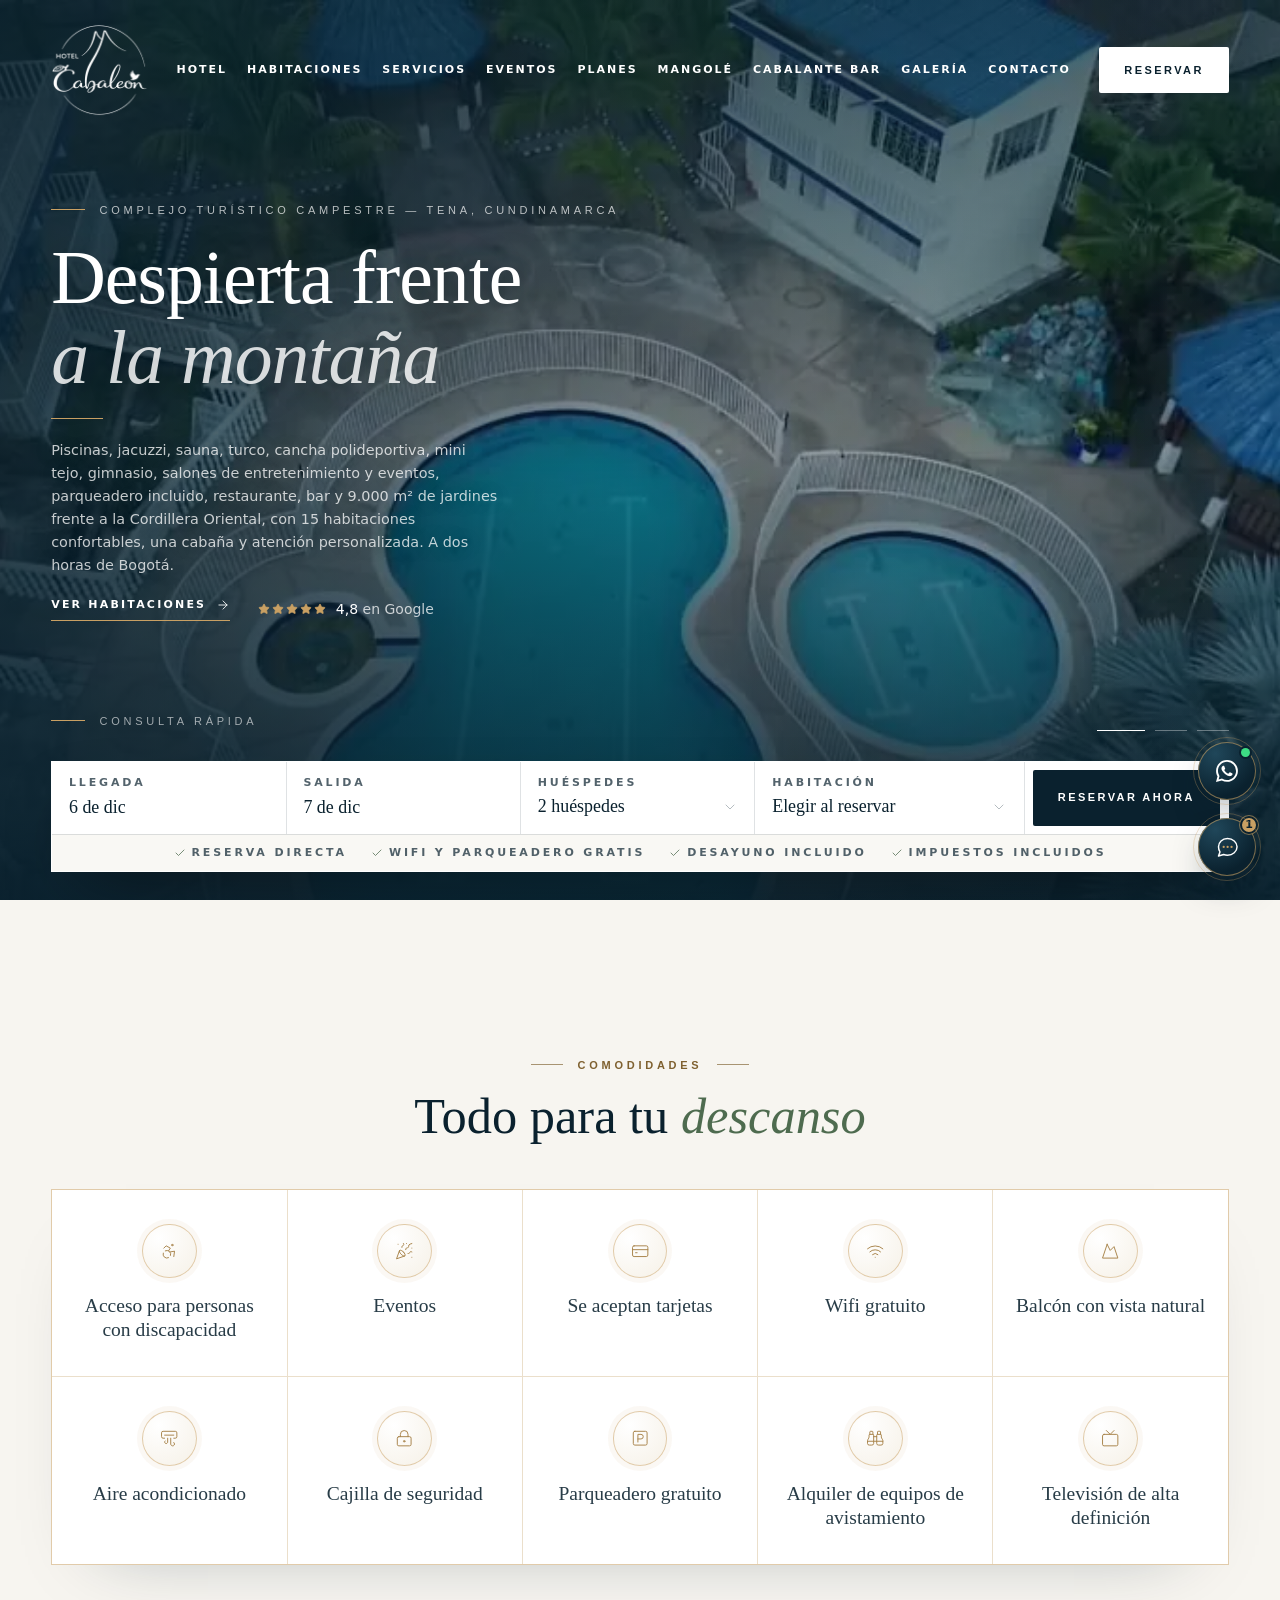
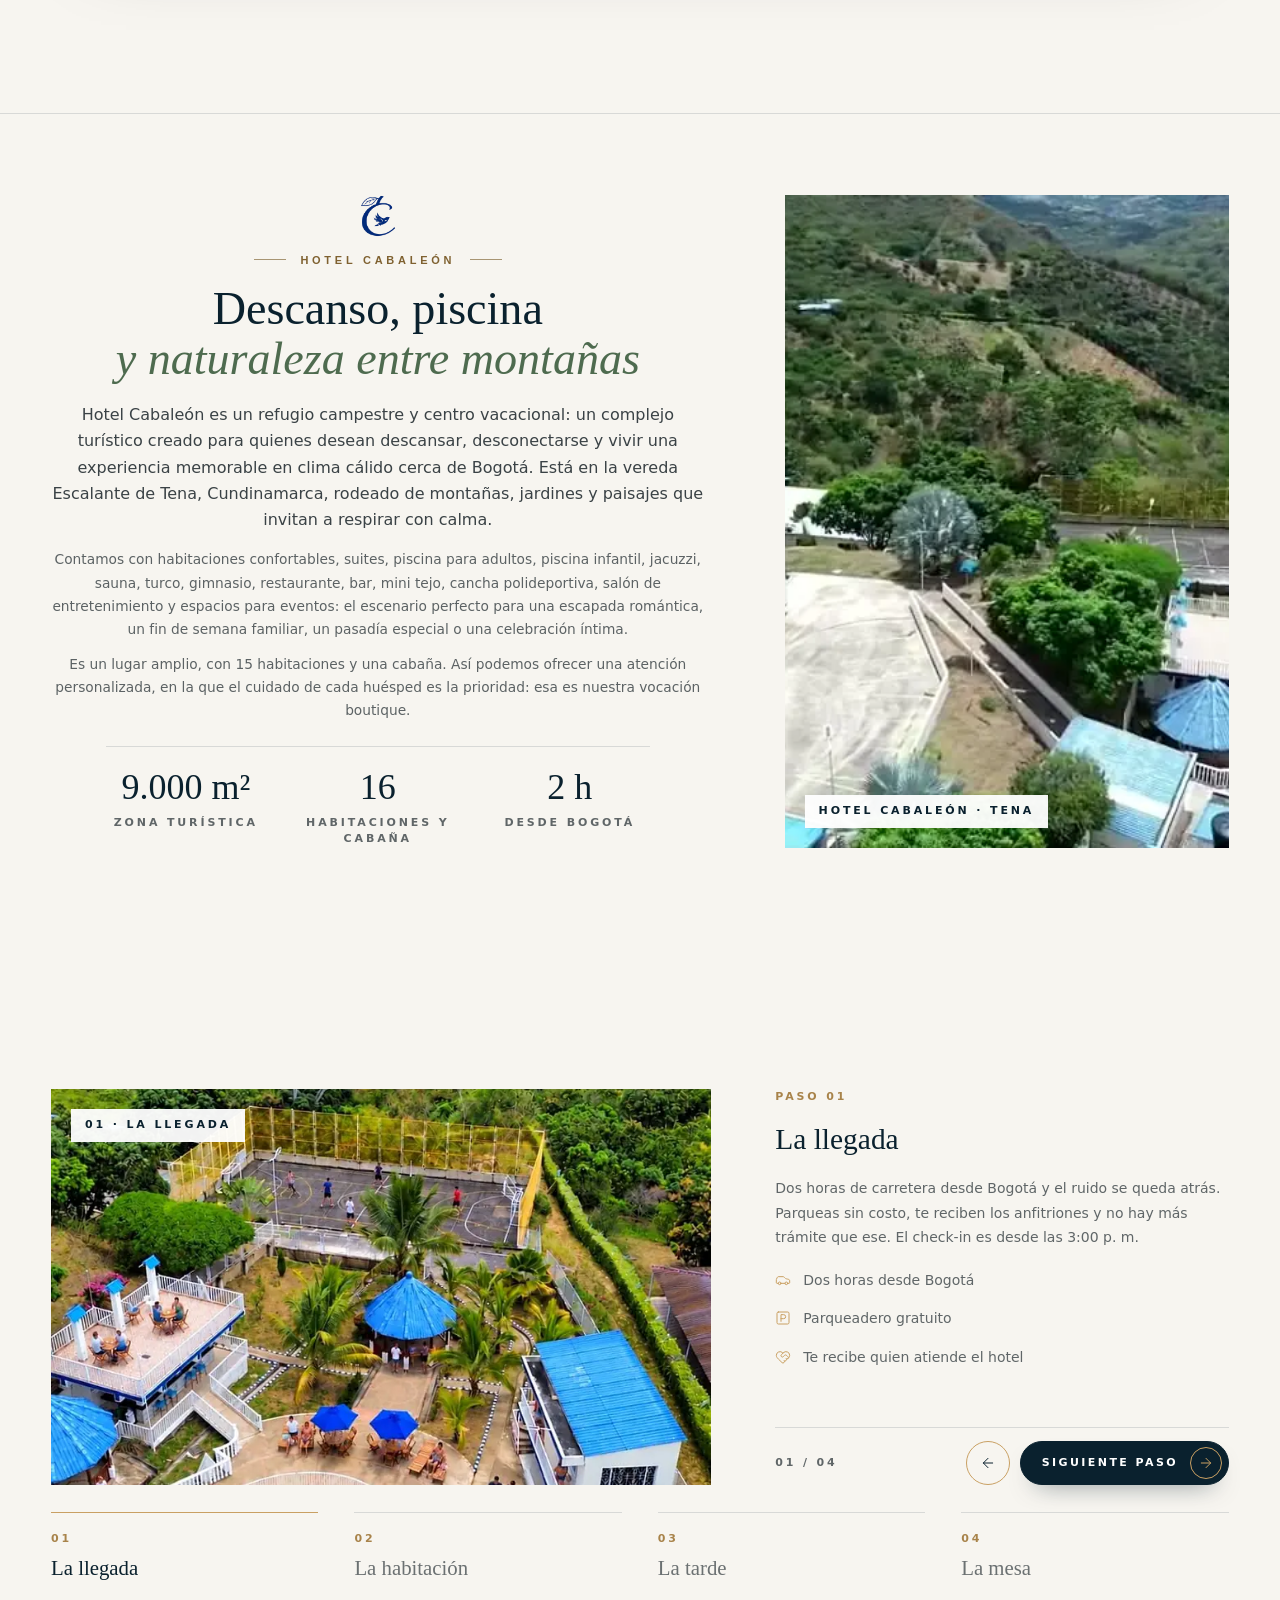
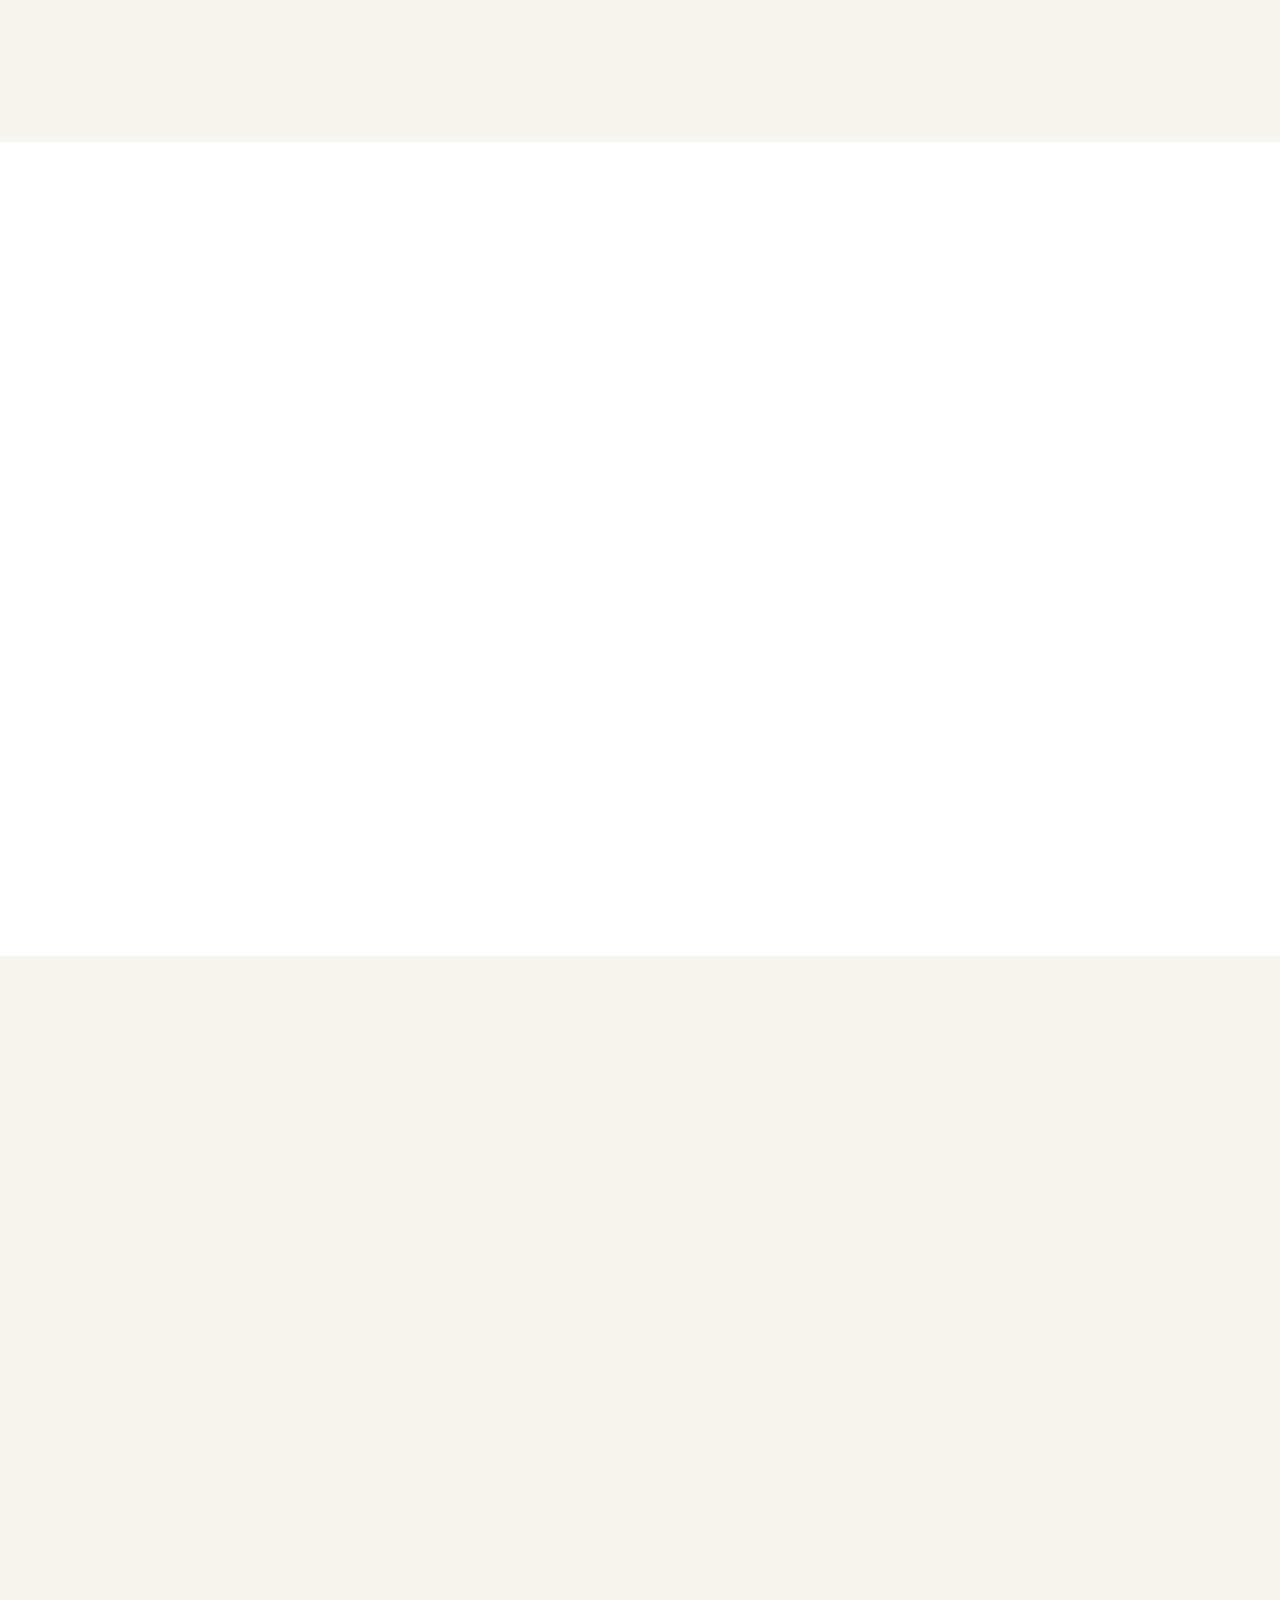
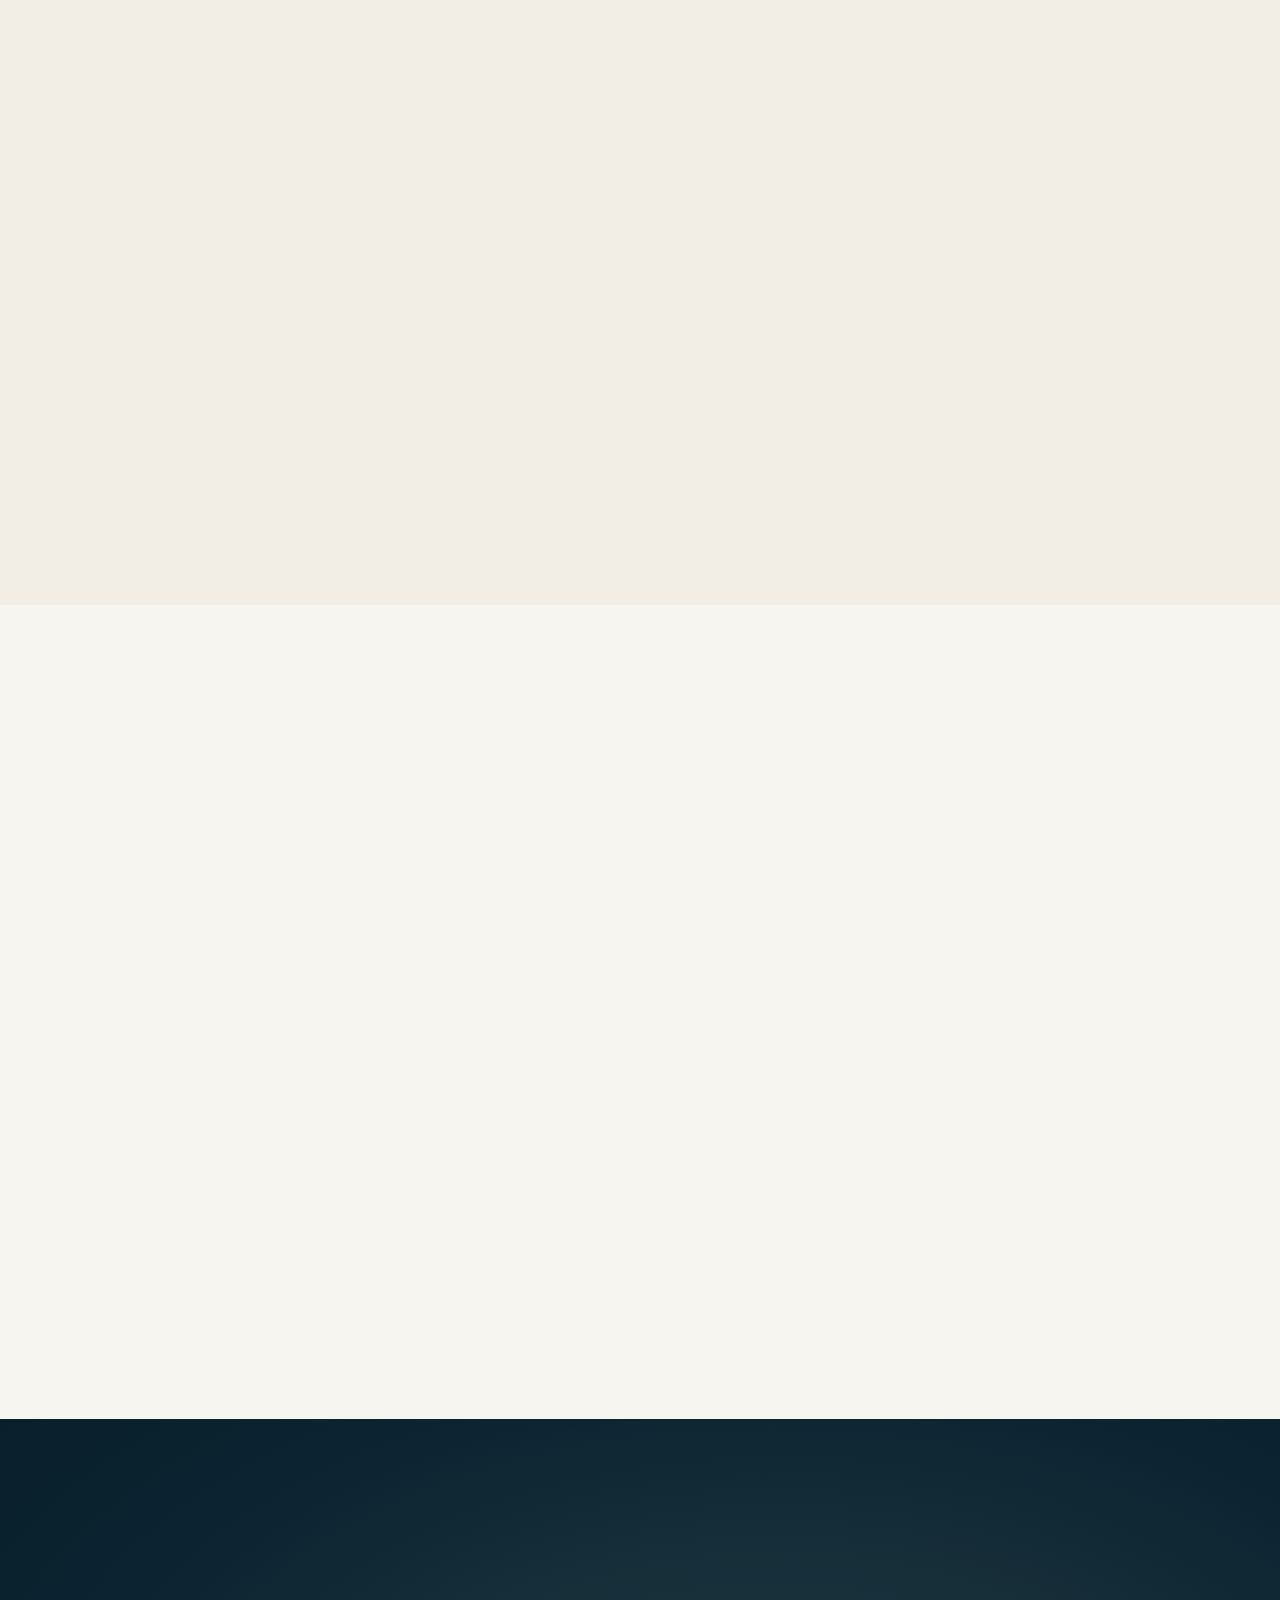
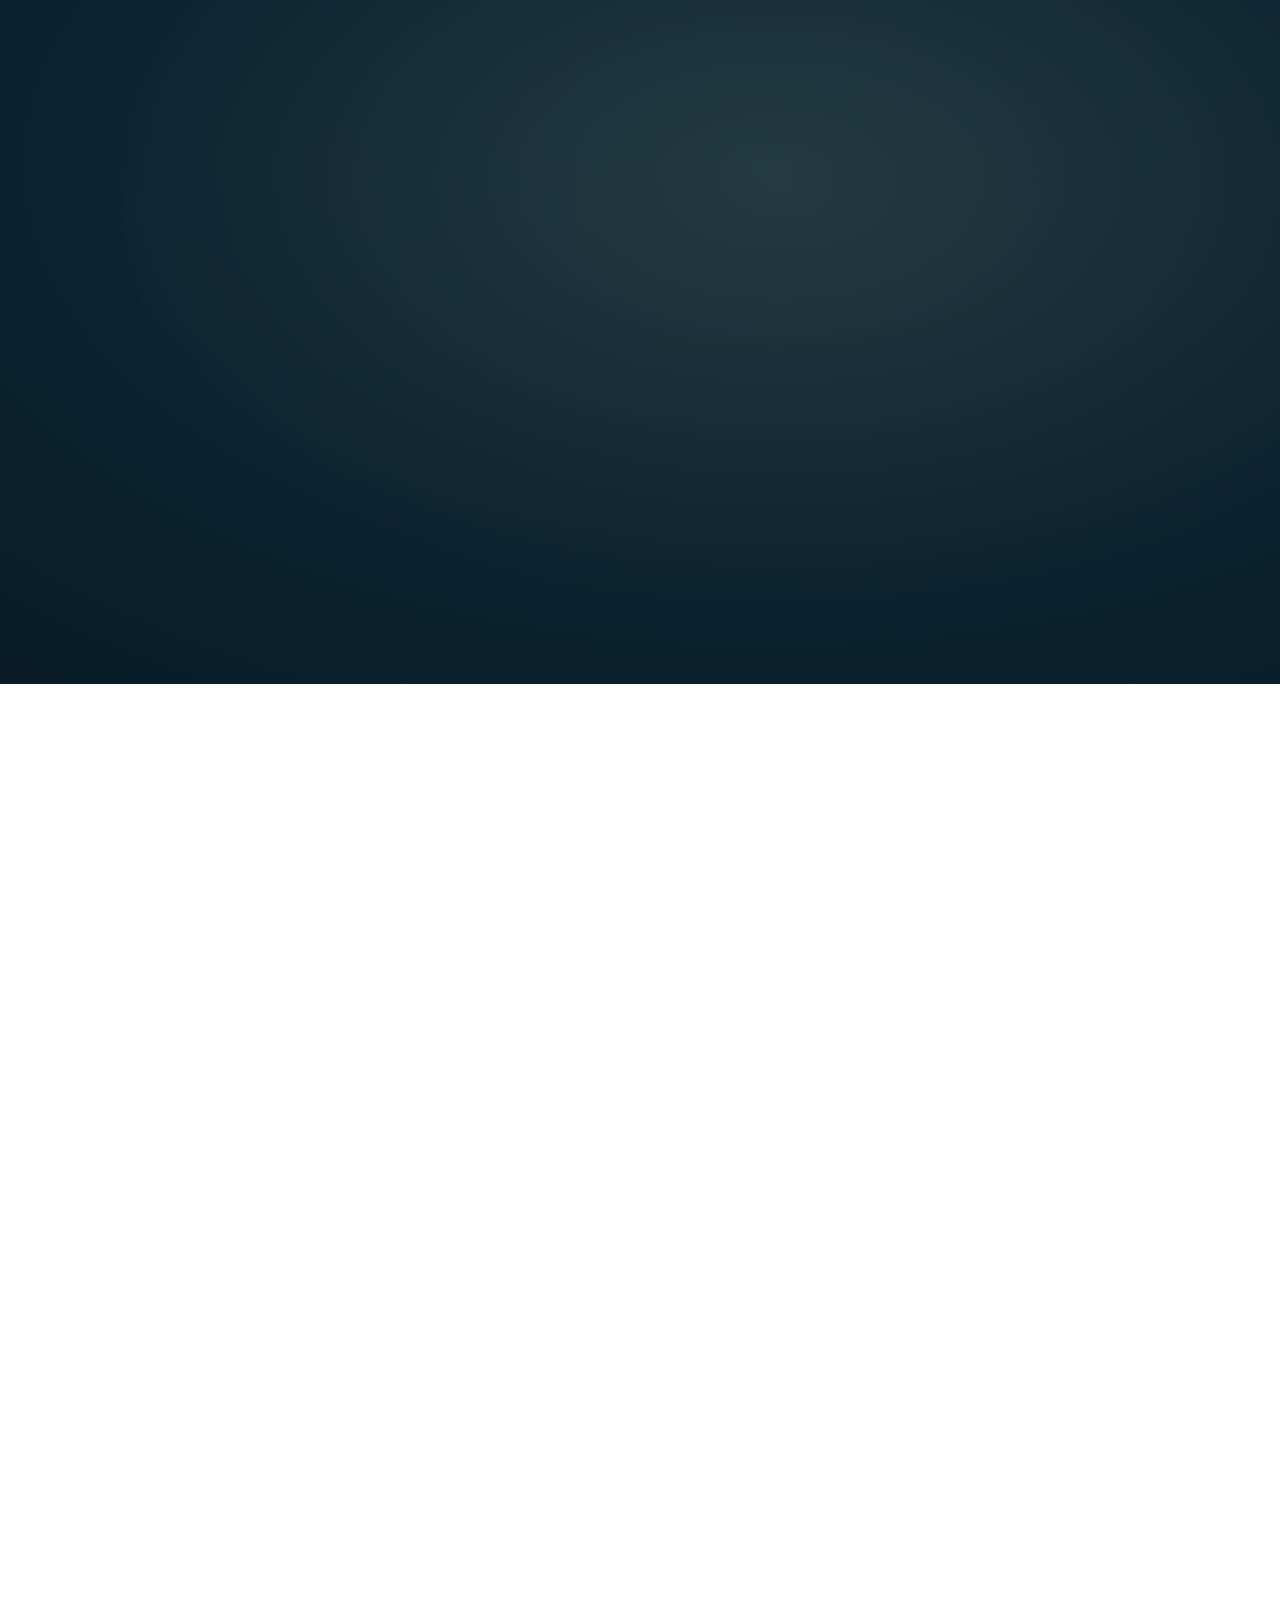
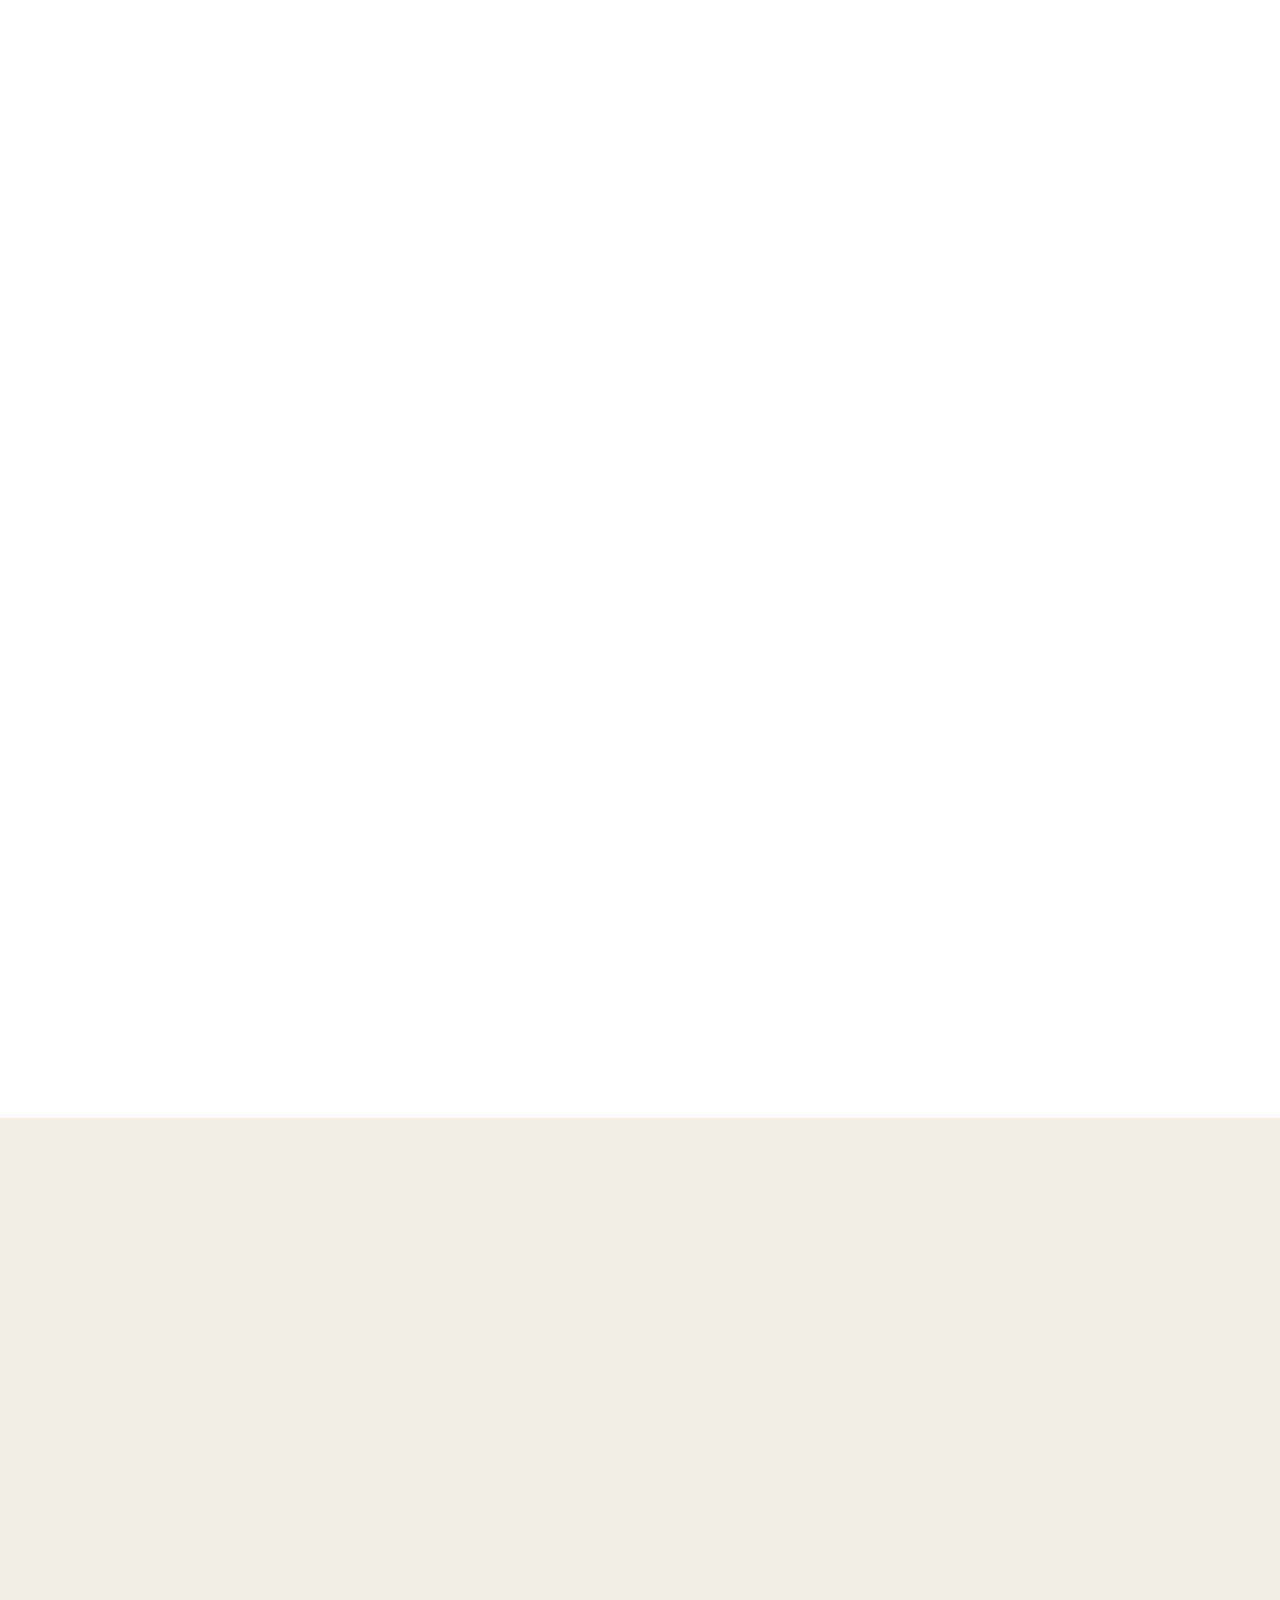
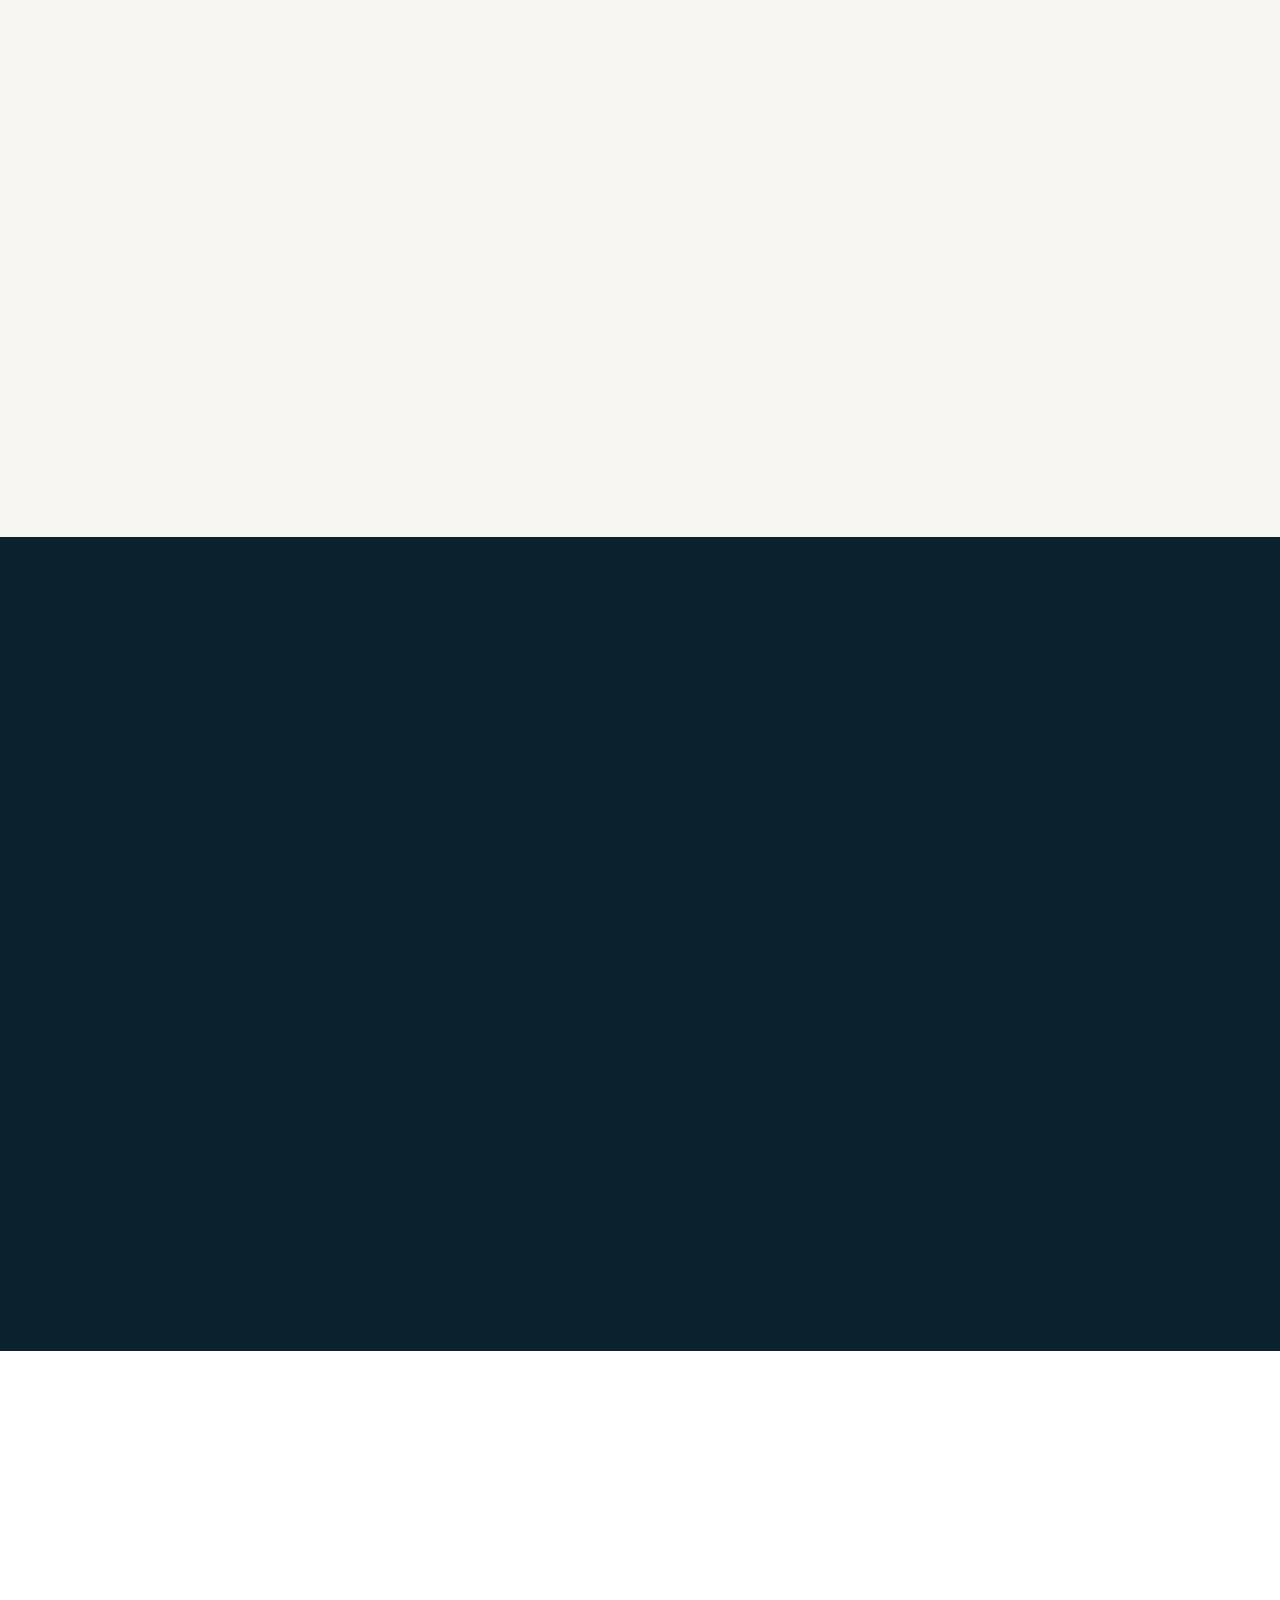
==== commit 52570e45: "Add files via upload" ====
--- a/index.html
+++ b/index.html
@@ -1,5909 +1,2325 @@
 <!DOCTYPE html>
-<html lang="es" class="pantallas cargando">
+<html lang="es" class="pantallas">
 <head>
-    <meta charset="UTF-8">
-    <meta name="viewport" content="width=device-width, initial-scale=1.0">
-    <!-- Pantalla de carga solo la primera vez en la sesión: si ya se vio, se quita antes del primer
-         cuadro y la portada aparece de inmediato (sin acceso a sessionStorage, se muestra como siempre) -->
-    <script>try { if (sessionStorage.getItem('cabaleon-telon')) document.documentElement.classList.replace('cargando', 'sin-telon'); } catch (e) {}</script>
-    <title>Hotel Cabaleón | Complejo turístico campestre en Tena, cerca de Bogotá</title>
-    <meta name="description" content="Hotel Cabaleón: complejo turístico campestre en la vereda Escalante de Tena, Cundinamarca, a 2 horas de Bogotá. 15 habitaciones y una cabaña con atención personalizada, piscinas, jacuzzi, sauna, turco, Restaurante Mangolé y Cabalante Bar.">
-    <meta name="robots" content="index, follow, max-image-preview:large">
-    <link rel="canonical" href="https://www.cabaleonhotel.com/">
-    <meta name="theme-color" content="#0A212E">
-    <link rel="icon" type="image/png" href="favicon.png">
-    <link rel="apple-touch-icon" href="apple-touch-icon.png">
-
-    <!-- Open Graph -->
-    <meta property="og:type" content="website">
-    <meta property="og:locale" content="es_CO">
-    <meta property="og:site_name" content="Hotel Cabaleón">
-    <meta property="og:url" content="https://www.cabaleonhotel.com/">
-    <meta property="og:title" content="Hotel Cabaleón | Complejo turístico campestre en Tena, Cundinamarca">
-    <meta property="og:description" content="Descanso, piscina y naturaleza entre montañas. Suite, cabaña y habitaciones, piscinas, jacuzzi, restaurante y bar a dos horas de Bogotá.">
-    <meta property="og:image" content="https://i.imgur.com/ROVNhWR.jpg">
-    <meta name="twitter:card" content="summary_large_image">
-
-    <link rel="preconnect" href="https://fonts.googleapis.com">
-    <link rel="preconnect" href="https://fonts.gstatic.com" crossorigin>
-    <link href="https://fonts.googleapis.com/css2?family=Cormorant+Garamond:ital,wght@0,300;0,400;0,500;0,600;1,300;1,400&family=Inter:wght@300;400;500;600&display=swap" rel="stylesheet">
-
-    <script src="tailwindcss.js"></script>
-    <script src="lucide.min.js"></script><!-- Íconos Lucide 1.47.0 -->
-
-    <script>
-        tailwind.config = {
-            theme: {
-                extend: {
-                    colors: {
-                        ink: '#0A212E',
-                        'ink-soft': '#16323F',
-                        brass: '#C9A063',
-                        'brass-deep': '#A8834A',
-                        bone: '#F7F5F0',
-                        sand: '#EDE7DD',
-                        moss: '#4E6B4F',
-                        graphite: '#20292E',
-                        line: 'rgba(10, 33, 46, 0.13)',
-                        'line-light': 'rgba(255, 255, 255, 0.18)'
-                    },
-                    fontFamily: {
-                        display: ['"Cormorant Garamond"', 'Georgia', 'serif'],
-                        sans: ['Inter', 'system-ui', 'sans-serif']
-                    },
-                    screens: { xs: '400px' }
-                }
-            }
-        }
-    </script>
-
-    <style>
-        :root {
-            --ink: #0A212E;
-            --ink-soft: #16323F;
-            --brass: #C9A063;
-            --brass-deep: #A8834A;
-            --bone: #F7F5F0;
-            --sand: #EDE7DD;
-            --graphite: #20292E;
-            --line: rgba(10, 33, 46, 0.13);
-            --line-light: rgba(255, 255, 255, 0.18);
-        }
-
-        html { scroll-behavior: smooth; }
-
-        body {
-            background: var(--bone);
-            color: var(--graphite);
-            font-family: Inter, system-ui, sans-serif;
-            font-weight: 300;
-            -webkit-font-smoothing: antialiased;
-            -moz-osx-font-smoothing: grayscale;
-            overflow-x: hidden;
-        }
-
-        ::selection { background: var(--brass); color: #fff; }
-
-        h1, h2, h3, .font-display {
-            font-family: "Cormorant Garamond", Georgia, serif;
-            font-weight: 300;
-        }
-
-        /* ---------- Estructura ---------- */
-        .shell {
-            width: 100%;
-            max-width: 1360px;
-            margin: 0 auto;
-            padding-left: clamp(1.25rem, 4vw, 3.5rem);
-            padding-right: clamp(1.25rem, 4vw, 3.5rem);
-        }
-        .section { padding-block: clamp(4.5rem, 9vw, 8.5rem); }
-        .section-tight { padding-block: clamp(3.5rem, 6vw, 6rem); }
-
-        /* ---------- Una sección por pantalla ----------
-           Cada sección (o cada parte de una sección larga, marcada con .pantalla) ocupa al
-           menos la pantalla debajo del menú, con el contenido centrado. El desplazamiento es
-           libre en toda la página: ninguna sección se queda fija ni tiene paradas al bajar.
-           Ninguna sección esconde información para caber; las listas de tarjetas se recorren
-           de lado (.carrusel) con el botón "Ver más".
-           Quitar la clase "pantallas" de <html> vuelve a las secciones con su alto natural. */
-        :root { --alto-nav: 77px; --alto-mbar: 0px; }   /* barra del menú ya desplazada, en celular */
-        @media (min-width: 640px) { :root { --alto-nav: 86px; } }
-        /* En celular y tableta la barra de acciones (.m-bar) tapa el pie de la pantalla: cada pantalla termina encima de ella */
-        @media (max-width: 1023px) { :root { --alto-mbar: calc(3.6rem + env(safe-area-inset-bottom, 0px)); } }
-        section[id], .pantalla { scroll-margin-top: var(--alto-nav); }
-        html.pantallas { scroll-padding-bottom: var(--alto-mbar); }
-        @media (max-width: 1023px) { html.pantallas header#inicio { min-height: calc(100svh - var(--alto-mbar)); } }
-        html.pantallas section.section:not(.con-pantallas),
-        html.pantallas section.section-tight,
-        html.pantallas #destacados,
-        html.pantallas .pantalla {
-            min-height: calc(100vh - var(--alto-nav) - var(--alto-mbar));
-            min-height: calc(100svh - var(--alto-nav) - var(--alto-mbar));
-            display: flex; flex-direction: column; justify-content: center;
-            padding-block: clamp(0.75rem, 2.2vh, 2.5rem);
-        }
-        html.pantallas section.con-pantallas { padding-block: 0; }
-        /* Títulos y textos que se ajustan también a la altura de la pantalla */
-        html.pantallas .display-lg { font-size: clamp(1.8rem, min(4.4vw, 5.6vh), 3.5rem); margin-bottom: clamp(0.6rem, 2vh, 1.5rem); }
-        html.pantallas .section .eyebrow { margin-bottom: clamp(0.6rem, 2vh, 1.5rem); }
-        html.pantallas .section .lead { font-size: clamp(0.9rem, min(1.15vw, 2vh), 1.13rem); line-height: 1.65; }
-
-        /* Partes de una sección que son su propia pantalla solo en celular y tableta */
-        @media (max-width: 1023px) {
-            html.pantallas section[id].con-pantallas-movil { padding-block: 0; display: block; min-height: 0; }
-            html.pantallas .pantalla-movil {
-                scroll-margin-top: var(--alto-nav);
-                min-height: calc(100vh - var(--alto-nav) - var(--alto-mbar)); min-height: calc(100svh - var(--alto-nav) - var(--alto-mbar));
-                display: flex; flex-direction: column; justify-content: center; padding-block: clamp(1rem, 3vh, 2.5rem);
-            }
-        }
-        /* ---------- Carrusel: tarjetas que se recorren de lado ---------- */
-        .carrusel {
-            display: grid !important; grid-template-columns: none !important; grid-auto-flow: column !important;
-            grid-auto-columns: var(--carrusel-ancho, 84%); gap: 1rem !important;
-            overflow-x: auto; overscroll-behavior-x: contain; scroll-snap-type: x mandatory; scrollbar-width: none;
-        }
-        .carrusel::-webkit-scrollbar { display: none; }
-        .carrusel > * { scroll-snap-align: start; min-width: 0; }
-        /* Carrusel solo en celular: en pantallas grandes la lista se ve completa */
-        @media (max-width: 767px) {
-            .carrusel-movil {
-                display: grid !important; grid-template-columns: none !important; grid-auto-flow: column !important;
-                grid-auto-columns: var(--carrusel-ancho, 84%); gap: 0.75rem !important;
-                overflow-x: auto; overscroll-behavior-x: contain; scroll-snap-type: x mandatory; scrollbar-width: none;
-            }
-            .carrusel-movil::-webkit-scrollbar { display: none; }
-            .carrusel-movil > * { scroll-snap-align: start; min-width: 0; }
-            .carrusel[data-movil="2"], .carrusel-movil[data-movil="2"] { --carrusel-ancho: calc((100% - 0.75rem) / 2); }
-        }
-        @media (min-width: 768px) { .carrusel { --carrusel-ancho: calc((100% - 1rem) / 2); } }
-        /* Listas que en el computador se ven completas (planes, blog): en celular y tableta también,
-           una debajo de otra (en tableta, de a dos), sin carrusel */
-        @media (max-width: 1099px) {
-            .carrusel.lista-completa {
-                grid-auto-flow: row !important; grid-template-columns: minmax(0, 1fr) !important;
-                gap: 1.25rem !important; overflow: visible; scroll-snap-type: none;
-            }
-        }
-        @media (min-width: 768px) and (max-width: 1099px) {
-            .carrusel.lista-completa { grid-template-columns: repeat(2, minmax(0, 1fr)) !important; }
-        }
-        @media (min-width: 768px) and (max-width: 1099px) { .carrusel[data-tableta="3"] { --carrusel-ancho: calc((100% - 2rem) / 3); } }
-        @media (min-width: 1100px) {
-            .carrusel[data-por-vista="3"] { --carrusel-ancho: calc((100% - 2rem) / 3); }
-            .carrusel[data-por-vista="4"] { --carrusel-ancho: calc((100% - 3rem) / 4); }
-            .carrusel[data-por-vista="5"] { --carrusel-ancho: calc((100% - 4rem) / 5); }
-            .carrusel[data-por-vista="6"] { --carrusel-ancho: calc((100% - 5rem) / 6); }
-        }
-        /* Barra centrada debajo de cada carrusel (así no la tapan los botones flotantes): flecha para
-           volver, el avance (cuenta y filo dorado) y "Ver más", el botón principal: píldora azul noche con
-           filo dorado y una flecha que se asoma cada tanto hasta que la persona lo usa. En fondos oscuros
-           (.en-oscuro) va en blanco. El recorrido, los afiches y los clips usan los mismos botones. */
-        .carrusel-nav { display: flex; align-items: center; justify-content: center; gap: clamp(0.75rem, 2vw, 1.5rem); margin-top: clamp(0.75rem, 1.8vh, 1.25rem); }
-        .carrusel-nav.is-vacio { display: none; }
-        .carrusel-avance { display: flex; align-items: center; gap: 0.85rem; flex: 0 1 9.5rem; min-width: 0; }
-        .carrusel-cuenta { font-size: 0.6875rem; letter-spacing: 0.2em; font-weight: 600; white-space: nowrap; color: var(--brass-deep); }
-        .carrusel-linea { position: relative; flex: 1 1 auto; min-width: 2.5rem; height: 1px; background: rgba(10, 33, 46, 0.16); }
-        .carrusel-linea > span { position: absolute; left: 0; top: -0.5px; height: 2px; background: var(--brass); transition: width .5s cubic-bezier(.16, 1, .3, 1); }
-        .carrusel-botones { display: flex; align-items: center; gap: 0.6rem; flex-shrink: 0; }
-        .carrusel-flecha {
-            width: 2.75rem; height: 2.75rem; flex-shrink: 0; border-radius: 999px; border: 1px solid var(--brass); color: var(--ink); background: transparent;
-            display: inline-flex; align-items: center; justify-content: center; transition: background-color .3s, border-color .3s, color .3s, opacity .3s;
-        }
-        .carrusel-flecha:hover:not(:disabled) { background: var(--ink); border-color: var(--ink); color: #fff; }
-        .carrusel-flecha:disabled { opacity: .3; cursor: default; }
-        .carrusel-mas {
-            display: inline-flex; align-items: center; gap: 0.75rem; height: 2.75rem; padding: 0 0.35rem 0 1.3rem; flex-shrink: 0;
-            border-radius: 999px; border: 1px solid var(--ink); background: var(--ink); color: #fff;
-            font-size: 0.6875rem; font-weight: 600; letter-spacing: 0.22em; text-transform: uppercase; white-space: nowrap;
-            box-shadow: 0 12px 26px -16px rgba(10, 33, 46, 0.75);
-            transition: background-color .35s, border-color .35s, color .35s, opacity .3s, box-shadow .35s;
-        }
-        .carrusel-mas-ico {
-            width: 2rem; height: 2rem; border-radius: 999px; border: 1px solid var(--brass); color: var(--brass);
-            display: inline-flex; align-items: center; justify-content: center; transition: border-color .35s, color .35s;
-        }
-        .carrusel-mas:hover:not(:disabled) { background: var(--brass); border-color: var(--brass); color: var(--ink); }
-        .carrusel-mas:hover:not(:disabled) .carrusel-mas-ico { border-color: var(--ink); color: var(--ink); }
-        .carrusel-mas:disabled { opacity: .35; cursor: default; box-shadow: none; }
-        @keyframes asomar-flecha {
-            0%, 68%, 100% { transform: translateX(0); }
-            76% { transform: translateX(4px); }
-            84% { transform: translateX(-1px); }
-            91% { transform: translateX(3px); }
-        }
-        .carrusel-mas:not(:disabled) .carrusel-mas-ico svg { animation: asomar-flecha 3.4s ease-in-out infinite; }
-        .carrusel-mas:hover .carrusel-mas-ico svg, .en-uso .carrusel-mas .carrusel-mas-ico svg { animation: none; }
-        @media (prefers-reduced-motion: reduce) { .carrusel-mas .carrusel-mas-ico svg { animation: none !important; } }
-        .en-oscuro .carrusel-cuenta { color: var(--brass); }
-        .en-oscuro .carrusel-linea { background: rgba(255, 255, 255, 0.2); }
-        .en-oscuro .carrusel-flecha { color: #fff; }
-        .en-oscuro .carrusel-flecha:hover:not(:disabled) { background: #fff; border-color: #fff; color: var(--ink); }
-        .en-oscuro .carrusel-mas { background: #fff; border-color: #fff; color: var(--ink); box-shadow: 0 12px 26px -16px rgba(0, 0, 0, 0.9); }
-        .en-oscuro .carrusel-mas-ico { color: var(--brass-deep); border-color: var(--brass-deep); }
-        /* Celular y tableta: el chat flota abajo a la izquierda, así que ahí va solo el avance y los botones a la derecha */
-        @media (max-width: 1023px) {
-            .carrusel-nav { justify-content: space-between; }
-            .carrusel-nav .carrusel-avance { order: -1; margin-right: auto; }
-            .carrusel-nav .carrusel-flecha { margin-right: -0.25rem; }
-        }
-        @media (max-width: 400px) {
-            .carrusel-nav { gap: 0.6rem; }
-            .carrusel-avance { gap: 0.6rem; }
-            .carrusel-botones { gap: 0.45rem; }
-            .carrusel-flecha { width: 2.5rem; height: 2.5rem; }
-            .carrusel-mas { height: 2.5rem; gap: 0.6rem; padding-left: 1rem; }
-            .carrusel-mas-ico { width: 1.8rem; height: 1.8rem; }
-        }
-
-        /* ---------- Portada y destacados ---------- */
-
-        /* ---------- El hotel: presentación y recorrido ---------- */
-        html.pantallas #hotel .pantalla > .grid.mb-14 { margin-bottom: 0; }
-        .hotel-video { aspect-ratio: 4 / 3; width: 100%; }
-        /* Presentación centrada en todos los tamaños: isotipo, título en dos líneas, textos y cifras en un solo eje */
-        #hotel .hotel-intro-texto { text-align: center; }
-        #hotel .hotel-intro-texto > img, #hotel .hotel-intro-texto > p, #hotel .hotel-intro-datos > .grid { margin-inline: auto; }
-        #hotel .hotel-intro-texto > .eyebrow { justify-content: center; }
-        #hotel .hotel-intro-texto h2 em { display: block; }
-        #hotel .hotel-intro-datos .grid { max-width: 34rem; }
-        /* Computador: el texto y el video miden lo mismo, uno al lado del otro y centrados en la pantalla */
-        @media (min-width: 1024px) {
-            #hotel .hotel-intro { align-items: stretch; }
-            #hotel .hotel-intro-texto { display: flex; flex-direction: column; justify-content: center; align-items: center; }
-            #hotel .hotel-intro > :last-child { display: flex; }
-            #hotel .hotel-video { aspect-ratio: auto; flex: 1 1 auto; min-height: 20rem; }
-            #hotel .hotel-intro-texto .display-lg { font-size: clamp(2.1rem, min(3.6vw, 5.6vh), 3.6rem); }
-            #hotel .hotel-intro-texto .lead { font-size: clamp(1rem, min(1.2vw, 2.15vh), 1.2rem); line-height: 1.65; color: rgba(32, 41, 46, 0.88); max-width: 44rem; }
-            #hotel .hotel-intro-texto p.body-sm { font-size: clamp(0.86rem, min(0.98vw, 1.8vh), 1rem); line-height: 1.7; color: rgba(32, 41, 46, 0.72); max-width: 42rem; }
-            html.pantallas #hotel .hotel-intro-texto > img { width: clamp(1.75rem, 4vh, 2.5rem); margin-bottom: clamp(0.5rem, 1.6vh, 1.25rem); }
-            html.pantallas #hotel .hotel-intro-texto > .eyebrow { margin-bottom: clamp(0.6rem, 1.8vh, 1.5rem); }
-            html.pantallas #hotel .hotel-intro-texto .display-lg { margin-bottom: clamp(0.6rem, 2vh, 1.5rem); }
-            html.pantallas #hotel .hotel-intro-texto .lead { margin-bottom: clamp(0.5rem, 1.6vh, 1.25rem); }
-            html.pantallas #hotel .hotel-intro-texto p.mt-4 { margin-top: clamp(0.4rem, 1.2vh, 1rem); }
-            html.pantallas #hotel .hotel-intro-datos { margin-top: clamp(0.9rem, 2.6vh, 2.25rem); width: 100%; }
-            html.pantallas #hotel .hotel-intro-datos .pt-8 { padding-top: clamp(0.8rem, 2.2vh, 1.75rem); }
-        }
-        @media (min-width: 1024px) and (max-height: 700px) {
-            #hotel .hotel-intro-texto .lead { font-size: 0.95rem; line-height: 1.6; }
-            #hotel .hotel-intro-texto p.body-sm { font-size: 0.82rem; line-height: 1.6; }
-        }
-        html.pantallas #hotel .pantalla > div[role="tablist"] { margin-top: clamp(1rem, 3vh, 4rem); }
-        /* Recorrido por pasos: una pantalla; los pasos avanzan solos o con "Siguiente paso" */
-        html.pantallas #steps .aspect-\[4\/3\] { aspect-ratio: auto; height: clamp(170px, 44vh, 560px); }
-        html.pantallas #steps .step-panel .mb-8 { margin-bottom: clamp(0.75rem, 2vh, 2rem); }
-        html.pantallas #steps .hairline-t.mt-10 { margin-top: clamp(0.75rem, 2vh, 2.5rem); padding-top: clamp(0.6rem, 1.5vh, 1.5rem); }
-        /* Los cuatro pasos ocupan el mismo lugar y la columna toma el alto del más largo: la foto no salta al cambiar de paso */
-        html.pantallas #steps .step-panel { display: block; grid-area: 1 / 1; visibility: hidden; }
-        html.pantallas #steps .step-panel.is-active { visibility: visible; }
-        html.pantallas #steps .lg\:col-span-5 > .flex-grow { display: grid; }
-        /* Celular y tableta: la foto con su proporción y las cuatro pestañas en una fila, como en el computador */
-        @media (max-width: 1023px) {
-            html.pantallas #steps { gap: 1.5rem; }
-            html.pantallas #steps .aspect-\[4\/3\] { aspect-ratio: 4 / 3; height: auto; }
-            html.pantallas #hotel .pantalla > div[role="tablist"] { margin-top: 1.75rem; align-items: start; }
-            #hotel .step-track { margin-bottom: 0.75rem; }
-            #hotel .step-num { letter-spacing: 0.2em; margin-bottom: 0.35rem; }
-            #hotel .step-name { font-size: 1.02rem; }
-        }
-
-        /* Carta de bebidas de Cabalante: banda a todo el ancho, con menos relleno para caber en la pantalla */
-        html.pantallas #bar .bebidas-pantalla { padding-block: clamp(0.75rem, 2.4vh, 2.5rem); }
-
-        /* ---------- Servicios ---------- */
-        html.pantallas #servicios ul.mb-9 { margin-bottom: clamp(0.75rem, 2vh, 2.25rem); }
-        html.pantallas #servicios p.mb-7 { margin-bottom: clamp(0.75rem, 2vh, 1.75rem); }
-        /* Cada servicio con su foto: tarjetas crema separadas por filos de 1 px (bordes, para que una fila
-           incompleta no deje casillas grises), el ícono en su círculo dorado montado sobre la foto */
-        .servicios-cuadricula {
-            display: grid; grid-template-columns: repeat(2, minmax(0, 1fr)); grid-auto-flow: row dense;
-            margin-top: clamp(1.75rem, 4vh, 3rem); border-top: 1px solid var(--line); border-left: 1px solid var(--line);
-        }
-        @media (min-width: 640px) { .servicios-cuadricula { grid-template-columns: repeat(3, minmax(0, 1fr)); } }
-        @media (min-width: 1024px) { .servicios-cuadricula { grid-template-columns: repeat(4, minmax(0, 1fr)); } }
-        .servicio { display: flex; flex-direction: column; background: var(--bone); border-right: 1px solid var(--line); border-bottom: 1px solid var(--line); transition: background-color .5s; }
-        .servicio:hover { background: #fff; }
-        .servicio--ancho { grid-column: span 2; }
-        .servicio-foto { aspect-ratio: 4 / 3; overflow: hidden; background: var(--sand); }
-        .servicio--ancho .servicio-foto { aspect-ratio: 8 / 3; }
-        /* Tableta (3 columnas): solo la primera va a doble ancho, así 14 servicios llenan 5 filas */
-        @media (min-width: 640px) and (max-width: 1023px) {
-            .servicio--ancho:not(:first-child) { grid-column: auto; }
-            .servicio--ancho:not(:first-child) .servicio-foto { aspect-ratio: 4 / 3; }
-        }
-        .servicio-foto img { width: 100%; height: 100%; object-fit: cover; transition: transform 1.4s cubic-bezier(.16, 1, .3, 1); }
-        .servicio:hover .servicio-foto img { transform: scale(1.05); }
-        .servicio-foto--icono {
-            display: flex; align-items: center; justify-content: center; color: var(--brass);
-            background: radial-gradient(120% 100% at 50% 30%, #17333F 0%, #0A212E 60%, #061620 100%);
-        }
-        .servicio-foto--icono svg { stroke-width: 1; }
-        .servicio-cuerpo { position: relative; padding: 2.1rem clamp(1rem, 1.6vw, 1.5rem) 1.5rem; }
-        .servicio-cuerpo svg.ico-lujo { position: absolute; top: 0; left: clamp(1rem, 1.6vw, 1.5rem); transform: translateY(-50%); width: 2.75rem; height: 2.75rem; padding: 0.68rem; }
-        @media (max-width: 639px) {
-            .servicio-cuerpo { padding: 1.9rem 0.9rem 1.1rem; }
-            .servicio-cuerpo h3 { font-size: 1.1rem; line-height: 1.25; }
-        }
-
-        /* ---------- Eventos ---------- */
-        html.pantallas #eventos .grid.mt-10 { margin-top: clamp(1rem, 3vh, 2.5rem); }
-        html.pantallas #eventos .grid.mt-10 img { aspect-ratio: auto; height: clamp(140px, 26vh, 300px); }
-        html.pantallas #eventos .lead.mb-9 { margin-bottom: clamp(1rem, 2.6vh, 2.25rem); }
-        html.pantallas #tipos-eventos > div { padding: clamp(0.9rem, 2.4vh, 2rem); }
-        @media (max-width: 639px) {
-            html.pantallas #tipos-eventos { grid-template-columns: repeat(2, minmax(0, 1fr)); }
-            html.pantallas #tipos-eventos .ico-lujo { margin-bottom: 0.5rem; }
-            html.pantallas #tipos-eventos h3 { font-size: 1.05rem; line-height: 1.25; }
-            html.pantallas #tipos-eventos p { font-size: 0.78rem; line-height: 1.5; }
-        }
-
-        /* ---------- Restaurante Mangolé ---------- */
-        html.pantallas #restaurante .pantalla > .grid.mb-16 { margin-bottom: 0; }
-        html.pantallas #restaurante img[alt="Mangolé Restaurante"] { width: clamp(8rem, 18vh, 16rem); margin-bottom: clamp(0.75rem, 2.2vh, 2rem); }
-        html.pantallas #restaurante dl.mb-9 { margin-bottom: clamp(0.75rem, 2.4vh, 2.25rem); }
-        html.pantallas #fotos-mangole img:first-child { aspect-ratio: auto; height: clamp(160px, 34vh, 420px); }
-        html.pantallas #fotos-mangole img:not(:first-child) { aspect-ratio: auto; height: clamp(110px, 21vh, 260px); }
-        html.pantallas #carta-grid img { aspect-ratio: auto !important; height: clamp(110px, 19vh, 240px); }
-        html.pantallas #restaurante .pantalla .mb-8 { margin-bottom: clamp(0.6rem, 1.8vh, 2rem); }
-        html.pantallas #restaurante .text-\[0\.75rem\].mt-6 { margin-top: clamp(0.4rem, 1vh, 1.5rem); }
-        /* Pide y prepara tu experiencia (computador): encabezado, platos, botones y nota caben juntos en la
-           pantalla, sin usar la rueda. El bloque toma el alto de la pantalla (entre 31 y 42 rem) y la foto de
-           los platos se queda con lo que sobra; con subgrid, todas las fotos miden lo mismo y el texto de
-           todas las tarjetas, lo que pide la más larga */
-        @media (min-width: 1024px) {
-            html.pantallas #restaurante .carta-pantalla { padding-block: clamp(0.5rem, 1.4vh, 1.5rem); }
-            html.pantallas #restaurante .carta-pantalla .carta-fijo {
-                display: flex; flex-direction: column;
-                height: clamp(31rem, calc(100svh - var(--alto-nav) - var(--alto-mbar) - 2 * clamp(0.5rem, 1.4vh, 1.5rem)), 42rem);
-            }
-            /* row-gap en 0: el carrusel pone gap: 1rem !important y ese espacio entre la fila de la foto y la del
-               texto hacía que la tira se moviera 26 px hacia arriba y abajo con la rueda */
-            html.pantallas .carta-pantalla #carta-grid { flex: 1 1 auto; min-height: 0; grid-template-rows: minmax(88px, 1fr) auto; row-gap: 0 !important; overflow-y: hidden; }
-            html.pantallas .carta-pantalla #carta-grid > article { grid-row: span 2; display: grid; grid-template-rows: subgrid; }
-            html.pantallas .carta-pantalla #carta-grid > article > .relative,
-            html.pantallas .carta-pantalla #carta-grid > article > .relative > a { min-height: 0; height: 100%; }
-            html.pantallas #restaurante .carta-pantalla .mb-8 { margin-bottom: clamp(0.6rem, 1.6vh, 1.5rem); }
-            html.pantallas .carta-pantalla h3 { font-size: clamp(1.6rem, 4vh, 2.25rem); margin-bottom: 0.4rem; }
-            html.pantallas .carta-pantalla .body-sm { line-height: 1.6; }
-            html.pantallas .carta-pantalla #carta-grid img { height: 100%; }
-            html.pantallas .carta-pantalla #carta-grid .p-4 { padding: clamp(0.75rem, 1.6vh, 1.1rem) clamp(0.85rem, 1.1vw, 1.15rem); }
-            html.pantallas .carta-pantalla #carta-grid h4 { font-size: clamp(1.05rem, 2.6vh, 1.25rem); line-height: 1.25; }
-            html.pantallas .carta-pantalla .carrusel-nav { margin-top: clamp(0.5rem, 1.2vh, 1rem); }
-            html.pantallas #restaurante .carta-pantalla .text-\[0\.75rem\].mt-6 { margin-top: clamp(0.4rem, 1vh, 1rem); }
-        }
-        /* Precio y "Agregar" de cada plato: en una fila si caben; si no (celular), el botón baja a su propia línea */
-        .plato-fila { display: flex; flex-wrap: wrap; align-items: center; justify-content: space-between; gap: 0.6rem; }
-        .plato-fila .plato-ctrl { flex: 1 1 6.5rem; min-width: 0; }
-        /* Afiches de Mangolé y Guías y folletos: tres imágenes en abanico como vista previa y el botón que abre el visor */
-        .visor-bloque {
-            display: grid; grid-template-columns: minmax(0, 1fr); justify-items: center; gap: 2rem; text-align: center;
-            margin-top: clamp(2.5rem, 7vh, 5rem); padding-block: clamp(2.5rem, 7vh, 4.5rem); border-top: 1px solid var(--line);
-        }
-        .visor-bloque .eyebrow { justify-content: center; }
-        @media (min-width: 768px) {
-            .visor-bloque { grid-template-columns: auto minmax(0, 30rem); justify-content: center; align-items: center; gap: clamp(2.5rem, 6vw, 5rem); text-align: left; }
-            .visor-bloque .eyebrow { justify-content: flex-start; }
-            .visor-bloque .eyebrow.is-centered::after { display: none; }   /* alineada a la izquierda: una sola línea */
-        }
-        .visor-pila { position: relative; width: 15rem; height: 13.5rem; cursor: pointer; }
-        .visor-pila img {
-            position: absolute; top: 0; left: 50%; width: 7.2rem; aspect-ratio: 9 / 16; object-fit: cover; border: 4px solid #fff;
-            box-shadow: 0 22px 40px -22px rgba(10, 33, 46, 0.55); transition: transform .6s cubic-bezier(.16, 1, .3, 1);
-        }
-        .visor-pila img:nth-child(1) { transform: translateX(-112%) translateY(0.9rem) rotate(-9deg); }
-        .visor-pila img:nth-child(2) { transform: translateX(-50%); z-index: 2; }
-        .visor-pila img:nth-child(3) { transform: translateX(12%) translateY(0.9rem) rotate(9deg); }
-        .visor-pila:hover img:nth-child(1) { transform: translateX(-122%) translateY(0.7rem) rotate(-12deg); }
-        .visor-pila:hover img:nth-child(3) { transform: translateX(22%) translateY(0.7rem) rotate(12deg); }
-        .visor-pila--guias { height: 12rem; }
-        .visor-pila--guias img { width: 8.2rem; aspect-ratio: 3 / 4; object-position: top; }
-        /* Guías y folletos: después de las tarjetas, con su alto natural; las notas van debajo */
-        .guias-bloque { padding-bottom: clamp(2.5rem, 7vh, 4.5rem); }
-        .guias-bloque .visor-bloque { margin-top: clamp(2.5rem, 7vh, 5rem); }
-        .guias-bloque .notas-info, html.pantallas #informacion .guias-bloque .notas-info { margin-top: 0; }
-
-        /* Visor de afiches: el afiche tan alto como permita la pantalla; abajo el plato, su precio y "Agregar" */
-        #visor-afiches {
-            position: fixed; inset: 0; z-index: 150; display: flex; flex-direction: column;
-            background: rgba(6, 22, 32, 0.985); color: #fff; transition: opacity .4s ease, visibility .4s ease;
-        }
-        #visor-afiches.is-hidden { opacity: 0; visibility: hidden; pointer-events: none; }
-        #visor-afiches:not(.is-hidden) { transition: opacity .4s ease; }   /* al abrir se ve de inmediato (y puede recibir el foco); al cerrar se desvanece */
-        .va-cabeza { display: flex; align-items: center; justify-content: space-between; gap: 1rem; padding: 1rem clamp(1rem, 4vw, 2.5rem); }
-        .va-etiqueta { font-size: 0.6875rem; font-weight: 600; letter-spacing: 0.24em; text-transform: uppercase; color: var(--brass); }
-        .va-cerrar {
-            width: 2.75rem; height: 2.75rem; flex-shrink: 0; border-radius: 999px; border: 1px solid rgba(255, 255, 255, 0.25); color: #fff;
-            display: inline-flex; align-items: center; justify-content: center; transition: background-color .3s, color .3s;
-        }
-        .va-cerrar:hover { background: #fff; color: var(--ink); }
-        .va-escena { flex: 1 1 auto; min-height: 0; display: flex; align-items: center; justify-content: center; padding: 0 1rem; touch-action: pan-y; }
-        .va-img { width: auto; height: auto; max-width: 100%; max-height: 100%; box-shadow: 0 30px 60px -30px rgba(0, 0, 0, 0.8); transition: opacity .25s ease; }
-        .va-img.cambiando { opacity: 0; }
-        .va-pie { display: flex; align-items: center; justify-content: center; gap: clamp(0.75rem, 3vw, 2rem); padding: 0.9rem clamp(1rem, 4vw, 2.5rem) 1.1rem; }
-        .va-info { flex: 0 1 26rem; min-width: 0; text-align: center; }
-        .va-nombre { font-family: "Cormorant Garamond", Georgia, serif; font-size: clamp(1.3rem, 2.6vh, 1.65rem); line-height: 1.2; color: #fff; }
-        .va-datos { display: flex; align-items: baseline; justify-content: center; gap: 0.9rem; margin-top: 0.2rem; }
-        .va-precio { font-family: "Cormorant Garamond", Georgia, serif; font-size: 1.3rem; color: var(--brass); }
-        .va-cuenta { font-size: 0.75rem; font-weight: 600; letter-spacing: 0.2em; color: rgba(255, 255, 255, 0.7); }
-        .va-sub { font-size: 0.875rem; color: rgba(255, 255, 255, 0.78); }
-        #visor-afiches [hidden] { display: none; }
-        .va-ctrl { width: min(100%, 13rem); margin: 0.6rem auto 0; }
-        .va-ctrl > button { border-color: var(--brass); color: #fff; }
-        .va-ctrl > button:hover { background: var(--brass); color: var(--ink); }
-        .va-ctrl > div { background: #fff; color: var(--ink); }
-        .va-ctrl > div button:hover { background: rgba(201, 160, 99, 0.25); }
-        .va-flecha {
-            width: 3.25rem; height: 3.25rem; flex-shrink: 0; border-radius: 999px; border: 1px solid var(--brass); color: #fff;
-            display: inline-flex; align-items: center; justify-content: center; transition: background-color .3s, color .3s, border-color .3s;
-        }
-        .va-flecha:hover { background: var(--brass); color: var(--ink); }
-        /* Computador: las flechas a los lados del afiche, a media altura */
-        @media (min-width: 768px) {
-            .va-flecha { position: absolute; top: 50%; transform: translateY(-50%); }
-            .va-ant { left: clamp(1rem, 4vw, 3rem); }
-            .va-sig { right: clamp(1rem, 4vw, 3rem); }
-        }
-
-        /* ---------- Cabalante Bar ---------- */
-        html.pantallas #bar .pantalla > .grid.mb-14 { margin-bottom: 0; }
-        html.pantallas #bar img[alt^="Cabalante, bar"] { width: clamp(9rem, 20vh, 18rem); margin-bottom: clamp(0.75rem, 2.2vh, 2rem); }
-        html.pantallas #bar dl.mb-9 { margin-bottom: clamp(0.75rem, 2.4vh, 2.25rem); }
-        html.pantallas #fotos-bar { height: clamp(200px, 50vh, 560px); grid-template-rows: 1fr 1fr; }
-        html.pantallas #fotos-bar img { aspect-ratio: auto; height: 100%; min-height: 0; }
-        html.pantallas #fotos-bar figure { min-height: 0; }
-        @media (max-width: 1023px) {
-            html.pantallas #fotos-bar { height: min(88vw, 30rem); }
-        }
-
-        /* ---------- Galería ---------- */
-        html.pantallas #galeria .galeria-fijo > .grid.mb-10 { margin-bottom: clamp(0.75rem, 2.4vh, 2rem); }
-        html.pantallas #reels video { aspect-ratio: auto; height: clamp(260px, 62vh, 640px); }
-        @media (min-width: 1024px) { html.pantallas #reels .reel { width: auto; } }
-
-        /* ---------- Reseñas ---------- */
-        html.pantallas #resenas .text-center.mb-14 { margin-bottom: clamp(1rem, 3.5vh, 4rem); }
-        html.pantallas #resenas figure { padding: clamp(1.25rem, 3.4vh, 2.5rem); }
-        html.pantallas #resenas .mt-12 { margin-top: clamp(1rem, 3vh, 3rem); }
-        /* Listas con filos de 1 px entre tarjetas: el carrusel conserva el filo */
-        html.pantallas #tarjetas-info, html.pantallas #lista-resenas { gap: 1px !important; }
-
-        /* ---------- Antes de tu llegada ---------- */
-        html.pantallas #informacion .info-fijo > div:first-child { margin-bottom: clamp(0.75rem, 2vh, 3rem); }
-        html.pantallas #tarjetas-info > div { padding: clamp(1rem, 2.6vh, 2.25rem); }
-        html.pantallas #tarjetas-info .mb-6 { margin-bottom: clamp(0.5rem, 1.5vh, 1.5rem); }
-        html.pantallas #tarjetas-info ul { row-gap: 0; }
-        html.pantallas #tarjetas-info ul.space-y-3 > * + * { margin-top: clamp(0.3rem, 0.9vh, 0.75rem); }
-        html.pantallas #tarjetas-info .hairline-t.pt-5 { padding-top: clamp(0.5rem, 1.4vh, 1.25rem); }
-        html.pantallas #informacion .notas-info { margin-top: clamp(1rem, 3vh, 3.5rem); padding-top: clamp(0.75rem, 2.2vh, 2.5rem); }
-
-        /* ---------- Preguntas frecuentes ---------- */
-        html.pantallas #faq .faq-trigger { padding-block: clamp(0.65rem, 1.9vh, 1.75rem); }
-        html.pantallas #faq .faq-q { font-size: clamp(1.05rem, 2.6vh, 1.5rem); }
-        html.pantallas #faq .faq-panel p { padding-bottom: clamp(0.65rem, 1.9vh, 1.75rem); }
-
-        /* ---------- Contacto ---------- */
-        html.pantallas #contacto dl.mb-10 { margin-bottom: clamp(0.75rem, 2.4vh, 2.5rem); }
-        html.pantallas #contacto dl > div { padding-block: clamp(0.5rem, 1.5vh, 1.25rem); }
-        html.pantallas #contacto .mb-10 { margin-bottom: clamp(0.75rem, 2.4vh, 2.5rem); }
-        html.pantallas #contacto .aspect-\[4\/3\] { aspect-ratio: auto; height: clamp(260px, 58vh, 620px); }
-        @media (min-width: 1024px) { html.pantallas #contacto .lg\:col-span-7 .aspect-\[4\/3\] { height: clamp(320px, calc(100svh - var(--alto-nav) - 5rem), 700px); } }
-        @media (max-width: 1023px) {
-            html.pantallas #contacto .aspect-\[4\/3\] { height: clamp(260px, 62vh, 560px); }
-        }
-        html.pantallas #contacto h2.mb-8 { margin-bottom: clamp(0.75rem, 2.2vh, 2rem); }
-
-        /* ---------- Habitaciones en pantallas ---------- */
-        html.pantallas #habitaciones .hab-notas { margin-top: clamp(1rem, 3.5vh, 3.5rem); padding-top: clamp(0.9rem, 2.6vh, 2.5rem); }
-        html.pantallas .room-card .img-zoom > :first-child { aspect-ratio: auto !important; height: clamp(120px, 20vh, 220px); }
-        html.pantallas .room-card > div { padding: clamp(1rem, 2.4vh, 2rem) !important; }
-        html.pantallas .room-card .display-md { font-size: clamp(1.3rem, 3vh, 2rem); margin-bottom: clamp(0.4rem, 1.2vh, 1rem); }
-        html.pantallas .room-card .flex.flex-wrap.micro { margin-bottom: clamp(0.5rem, 1.5vh, 1.25rem); }
-        html.pantallas .room-card p.body-sm.mb-7 { margin-bottom: clamp(0.6rem, 1.8vh, 1.75rem); }
-        html.pantallas .room-card ul.mb-7 { margin-bottom: clamp(0.6rem, 1.8vh, 1.75rem); padding-top: clamp(0.6rem, 1.6vh, 1.5rem); }
-        html.pantallas .room-card .hairline-t.pt-6 { padding-top: clamp(0.6rem, 1.6vh, 1.5rem); }
-        html.pantallas .room-card .mb-6 { margin-bottom: clamp(0.6rem, 1.6vh, 1.5rem); }
-
-        /* ---------- Planes: encabezado y tarjetas centrados ---------- */
-        #planes .planes-encabezado { max-width: 46rem; margin: 0 auto 3rem; text-align: center; }
-        #planes .planes-encabezado .eyebrow { justify-content: center; }
-        #planes .planes-encabezado .link-arrow { margin-top: 1.5rem; }
-        #plans-grid article > div { text-align: center; }
-        #plans-grid article > div > div:first-child { flex-direction: column; justify-content: center; gap: 0.6rem; }   /* ícono y tipo, uno sobre otro */
-        #plans-grid article > div > div:first-child .text-right { text-align: center; }
-        #plans-grid ul { width: fit-content; max-width: 100%; margin-inline: auto; text-align: left; }   /* lista centrada como bloque, con los ✓ alineados */
-
-        /* ---------- Beneficios de reservar directo: sección corta ----------
-           Computador: foto alta a la izquierda (marco dorado, zoom lento) y el contenido centrado a la
-           derecha, enmarcado con esquinas doradas como la pantalla de carga. Celular: la foto es el fondo
-           oscurecido de toda la sección. */
-        #beneficios {
-            position: relative;
-            display: grid;
-            grid-template-columns: minmax(0, 1fr);
-            overflow: hidden;
-            padding: 0;
-            background:
-                radial-gradient(90% 80% at 62% 45%, rgba(201, 160, 99, 0.07) 0%, rgba(201, 160, 99, 0) 60%),
-                radial-gradient(120% 100% at 60% 40%, #17333F 0%, #0A212E 55%, #061620 100%);
-        }
-        html.pantallas #beneficios { display: grid; padding: 0; justify-content: stretch; }
-        .beneficios-foto { position: absolute; inset: 0; margin: 0; overflow: hidden; }
-        .beneficios-foto img { width: 100%; height: 100%; object-fit: cover; object-position: 50% 62%; opacity: 0.22; }
-        .beneficios-foto figcaption { display: none; }
-        .beneficios {
-            position: relative;
-            display: flex;
-            flex-direction: column;
-            align-items: center;
-            justify-content: center;
-            text-align: center;
-            padding: clamp(2.25rem, 7vh, 5rem) clamp(1.5rem, 5vw, 4.5rem);
-        }
-        .beneficios .eyebrow { justify-content: center; margin-bottom: clamp(0.7rem, 2vh, 1.4rem); }
-        .beneficios-titulo {
-            font-family: "Cormorant Garamond", Georgia, serif;
-            font-weight: 300;
-            font-size: clamp(2.1rem, min(1.4rem + 2.6vw, 6.2vh), 3.6rem);
-            line-height: 1.06;
-            letter-spacing: -0.01em;
-        }
-        .beneficios-titulo em { display: block; font-style: italic; color: var(--brass); }
-        .beneficios-texto { margin-top: clamp(0.6rem, 1.6vh, 1rem); font-size: 0.92rem; font-weight: 300; color: rgba(255, 255, 255, 0.62); }
-        /* Cuadrícula con filos finos (como las tarjetas de servicios), una celda por beneficio */
-        .beneficios-lista {
-            display: grid;
-            grid-template-columns: repeat(2, minmax(0, 1fr));
-            gap: 1px;
-            width: min(100%, 44rem);
-            margin: clamp(1.25rem, 4vh, 2.75rem) auto 0;
-            background: rgba(255, 255, 255, 0.1);
-            border: 1px solid rgba(255, 255, 255, 0.1);
-        }
-        .beneficios-lista li {
-            position: relative;
-            display: flex;
-            flex-direction: column;
-            align-items: center;
-            padding: clamp(0.9rem, 2.4vh, 1.75rem) clamp(0.75rem, 2vw, 1.5rem);
-            background: rgba(10, 33, 46, 0.92);
-            transition: background-color .5s ease;
-        }
-        .beneficios-lista li:hover { background: rgba(22, 50, 63, 0.95); }
-        .beneficios-num {
-            position: absolute;
-            top: 0.65rem;
-            left: 0.85rem;
-            font-family: "Cormorant Garamond", Georgia, serif;
-            font-style: italic;
-            font-size: 0.95rem;
-            color: rgba(201, 160, 99, 0.75);
-        }
-        .beneficios-icono {
-            display: inline-flex;
-            align-items: center;
-            justify-content: center;
-            width: clamp(2.4rem, 5.4vh, 2.9rem);
-            height: clamp(2.4rem, 5.4vh, 2.9rem);
-            border: 1px solid rgba(201, 160, 99, 0.5);
-            border-radius: 999px;
-            color: var(--brass);
-            box-shadow: 0 0 0 4px rgba(201, 160, 99, 0.06);
-        }
-        .beneficios-icono svg { width: 1.05rem; height: 1.05rem; stroke-width: 1.4; }
-        .beneficios-lista h3 {
-            margin-top: clamp(0.55rem, 1.5vh, 0.95rem);
-            font-family: "Cormorant Garamond", Georgia, serif;
-            font-weight: 400;
-            font-size: clamp(1.08rem, 2.4vh, 1.32rem);
-            line-height: 1.2;
-            color: #fff;
-        }
-        .beneficios-lista p { margin-top: 0.3rem; font-size: 0.78rem; line-height: 1.5; font-weight: 300; color: rgba(255, 255, 255, 0.6); max-width: 17rem; }
-        .beneficios-acciones { display: flex; flex-wrap: wrap; justify-content: center; gap: 0.75rem; margin-top: clamp(1.25rem, 3.6vh, 2.5rem); }
-        .beneficios-acciones .btn { min-width: 11.5rem; padding-block: clamp(0.8rem, 1.9vh, 1.05rem); }
-        .beneficios-sello {
-            margin-top: clamp(0.75rem, 2vh, 1.25rem);
-            font-size: 0.6875rem;
-            font-weight: 600;
-            letter-spacing: 0.24em;
-            text-transform: uppercase;
-            color: rgba(255, 255, 255, 0.6);
-        }
-        /* Esquinas doradas, como en la pantalla de carga */
-        .beneficios-esquina { position: absolute; width: 26px; height: 26px; border: 1px solid rgba(201, 160, 99, 0.45); pointer-events: none; }
-        .beneficios-esquina-ai { top: clamp(0.9rem, 2.6vh, 2rem); left: clamp(0.9rem, 2.4vw, 2rem); border-right: 0; border-bottom: 0; }
-        .beneficios-esquina-ad { top: clamp(0.9rem, 2.6vh, 2rem); right: clamp(0.9rem, 2.4vw, 2rem); border-left: 0; border-bottom: 0; }
-        .beneficios-esquina-bi { bottom: clamp(0.9rem, 2.6vh, 2rem); left: clamp(0.9rem, 2.4vw, 2rem); border-right: 0; border-top: 0; }
-        .beneficios-esquina-bd { bottom: clamp(0.9rem, 2.6vh, 2rem); right: clamp(0.9rem, 2.4vw, 2rem); border-left: 0; border-top: 0; }
-        /* Pantallas bajas: todo cabe en una pantalla (espacios e íconos según el alto) */
-        @media (max-height: 820px) {
-            .beneficios { padding-block: clamp(1.25rem, 5vh, 2.5rem); }
-            .beneficios .eyebrow { margin-bottom: clamp(0.5rem, 1.6vh, 1rem); }
-            .beneficios-titulo { font-size: clamp(1.9rem, 5.6vh, 2.9rem); }
-            .beneficios-texto { margin-top: clamp(0.35rem, 1.2vh, 0.75rem); }
-            .beneficios-lista { margin-top: clamp(0.8rem, 3vh, 1.75rem); }
-            .beneficios-lista li { padding-block: clamp(0.6rem, 1.8vh, 1rem); }
-            .beneficios-icono { width: clamp(2rem, 5vh, 2.5rem); height: clamp(2rem, 5vh, 2.5rem); }
-            .beneficios-lista h3 { margin-top: clamp(0.35rem, 1.1vh, 0.6rem); }
-            .beneficios-lista p { line-height: 1.4; }
-            .beneficios-acciones { margin-top: clamp(0.8rem, 3vh, 1.75rem); }
-            .beneficios-sello { margin-top: clamp(0.5rem, 1.6vh, 1rem); }
-        }
-        @media (min-width: 768px) and (max-height: 660px) {
-            .beneficios { padding-block: 1.1rem; }
-        }
-        @media (min-width: 768px) and (max-height: 620px) {
-            .beneficios-titulo { font-size: 1.75rem; }
-            .beneficios-icono { width: 1.9rem; height: 1.9rem; }
-            .beneficios-lista li { padding-block: 0.5rem; }
-            .beneficios-acciones .btn { padding-block: 0.7rem; }
-        }
-        @media (max-width: 767px) {
-            .beneficios { padding: 1.5rem 1rem; }
-            .beneficios-titulo { font-size: 2rem; }
-            .beneficios-texto { font-size: 0.86rem; }
-            .beneficios-lista { margin-top: 1rem; }
-            .beneficios-lista li { padding: 0.75rem 0.5rem; }
-            .beneficios-icono { width: 2.15rem; height: 2.15rem; }
-            .beneficios-lista h3 { margin-top: 0.45rem; font-size: 1.05rem; }
-            .beneficios-lista p { font-size: 0.72rem; line-height: 1.4; }
-            .beneficios-num { top: 0.4rem; left: 0.55rem; font-size: 0.82rem; }
-            .beneficios-acciones { margin-top: 1rem; width: 100%; }
-            .beneficios-acciones .btn { min-width: 0; flex: 1 1 0; padding-inline: 0.75rem; }
-            .beneficios-sello { line-height: 1.7; }
-        }
-        /* Computador: foto alta a la izquierda y contenido a la derecha */
-        @media (min-width: 1024px) {
-            #beneficios { grid-template-columns: minmax(0, 5fr) minmax(0, 7fr); }
-            .beneficios-foto { position: relative; inset: auto; }
-            .beneficios-foto img { position: absolute; inset: 0; opacity: 1; }
-            .beneficios-foto::before {   /* marco dorado fino */
-                content: ""; position: absolute; inset: clamp(1rem, 2.6vh, 1.75rem); z-index: 1;
-                border: 1px solid rgba(201, 160, 99, 0.55); pointer-events: none;
-            }
-            .beneficios-foto::after {    /* se funde con el azul noche hacia el contenido */
-                content: ""; position: absolute; inset: 0;
-                background: linear-gradient(90deg, rgba(10, 33, 46, 0.05) 0%, rgba(10, 33, 46, 0.15) 60%, rgba(10, 33, 46, 0.85) 100%);
-            }
-            .beneficios-foto figcaption {
-                display: block; position: absolute; z-index: 2;
-                left: clamp(1.75rem, 3.6vh, 2.75rem); bottom: clamp(1.75rem, 3.6vh, 2.75rem);
-                padding: 0.45rem 0.85rem; background: rgba(255, 255, 255, 0.95); color: var(--ink);
-                font-size: 0.6875rem; font-weight: 600; letter-spacing: 0.24em; text-transform: uppercase;
-            }
-        }
-
-        /* ---------- Planes en una pantalla ----------
-           Encabezado y los cuatro planes completos caben en la pantalla (tamaños y espacios según
-           el alto, sin esconder nada): el único desplazamiento es el que pasa a los beneficios. */
-        html.pantallas #planes .planes-encabezado { max-width: 52rem; margin-bottom: clamp(0.7rem, 2.2vh, 2.25rem); }
-        html.pantallas #planes .planes-encabezado .eyebrow { margin-bottom: clamp(0.4rem, 1.3vh, 1.25rem); }
-        html.pantallas #planes .planes-encabezado .display-lg { margin-bottom: clamp(0.3rem, 1.1vh, 1rem); }
-        html.pantallas #planes .planes-encabezado .lead { font-size: clamp(0.86rem, min(1.05vw, 1.9vh), 1.05rem); line-height: 1.55; }
-        html.pantallas #planes .planes-encabezado .link-arrow { margin-top: clamp(0.4rem, 1.3vh, 1.25rem); }
-        html.pantallas #plans-grid img { aspect-ratio: auto !important; height: clamp(70px, 11vh, 170px); }
-        html.pantallas #plans-grid article > div { padding: clamp(0.75rem, 1.8vh, 1.75rem) clamp(0.9rem, 1.3vw, 1.5rem) !important; }
-        /* ícono y tipo en una sola línea */
-        html.pantallas #plans-grid article > div > div:first-child { flex-direction: row; gap: 0.6rem; margin-bottom: clamp(0.35rem, 1.1vh, 1rem); }
-        html.pantallas #plans-grid article > div > div:first-child > span:first-child { width: 2rem; height: 2rem; }
-        html.pantallas #plans-grid h3 { font-size: clamp(1.15rem, 2.5vh, 1.5rem); margin-bottom: 0.2rem; }
-        html.pantallas #plans-grid p.micro { margin-bottom: clamp(0.45rem, 1.3vh, 1.25rem); }
-        html.pantallas #plans-grid ul { margin-bottom: clamp(0.45rem, 1.3vh, 1.5rem); }
-        html.pantallas #plans-grid ul > li + li { margin-top: clamp(0.15rem, 0.6vh, 0.6rem); }
-        html.pantallas #plans-grid ul li { font-size: clamp(0.76rem, min(0.92vw, 1.7vh), 0.875rem); line-height: 1.4; }
-        html.pantallas #plans-grid ul li svg { margin-top: 0.2rem; }
-        html.pantallas #plans-grid .mt-auto.hairline-t { padding-top: clamp(0.45rem, 1.2vh, 1.1rem); }
-        html.pantallas #plans-grid .font-display.text-3xl { font-size: clamp(1.3rem, 2.8vh, 1.875rem); margin-bottom: 0.15rem; }
-        html.pantallas #plans-grid .mt-auto.hairline-t p.mb-4 { margin-bottom: clamp(0.35rem, 1vh, 1rem); }
-        html.pantallas #plans-grid .btn { padding-block: clamp(0.55rem, 1.3vh, 1rem); }
-        html.pantallas #plans-grid p.micro { letter-spacing: 0.16em; }
-        @media (min-width: 1024px) {
-            html.pantallas #planes .planes-encabezado { max-width: 72rem; }   /* el texto en una línea */
-        }
-        @media (min-width: 1024px) and (max-height: 700px) {
-            html.pantallas #planes { padding-block: 0.6rem; }
-            html.pantallas #planes .planes-encabezado { margin-bottom: 0.6rem; }
-            html.pantallas #planes .planes-encabezado .display-lg { font-size: clamp(1.6rem, 5.2vh, 2.3rem); }
-            html.pantallas #planes .planes-encabezado .lead { font-size: 0.82rem; line-height: 1.5; }
-            html.pantallas #planes .planes-encabezado .link-arrow { margin-top: 0.35rem; }
-            html.pantallas #plans-grid img { height: clamp(46px, 8vh, 90px); }
-            html.pantallas #plans-grid article > div { padding-block: 0.6rem !important; }
-            html.pantallas #plans-grid ul li { line-height: 1.35; }
-            html.pantallas #plans-grid .font-display.text-3xl { font-size: 1.25rem; }
-        }
-        @media (max-width: 767px) {
-            html.pantallas #planes .planes-encabezado .lead { font-size: 0.9rem; line-height: 1.6; }
-        }
-
-        /* ---------- Celular: tarjetas de la carta, de a dos ---------- */
-        @media (max-width: 1023px) {
-            html.pantallas .room-card .grid.grid-cols-2 { margin-top: 0.6rem; }
-            html.pantallas .room-card .grid.grid-cols-2 .btn { padding-inline: 0.75rem; letter-spacing: 0.16em; white-space: nowrap; }
-            html.pantallas #restaurante .pantalla .md\:flex-row { gap: 1rem; margin-bottom: 1.25rem; }
-            html.pantallas #carta-grid .p-4 { padding: 0.75rem 0.8rem 0.85rem; }
-            html.pantallas #carta-grid h4 { font-size: 1.05rem; line-height: 1.25; }
-            html.pantallas #restaurante .pantalla h3.text-3xl { font-size: 1.75rem; }
-            html.pantallas #informacion .info-fijo > div:first-child { gap: 0.75rem; }
-        }
-
-        /* ---------- Tabletas (768 a 1023 px de ancho) ---------- */
-        @media (max-width: 1023px) {
-        }
-
-        /* ---------- Pantallas angostas y bajas (1024 a 1279 px de ancho) ---------- */
-        @media (min-width: 1024px) and (max-width: 1279px) and (max-height: 820px) {
-            html.pantallas #servicios h2.display-lg { font-size: 2.1rem; }
-            html.pantallas #contacto h2.display-lg { font-size: 2.1rem; }
-            html.pantallas #contacto .lg\:col-span-5 > div.flex { gap: 0.5rem; }
-            html.pantallas #contacto .lg\:col-span-5 > div.flex .btn { padding: 0.75rem 1.1rem; }
-        }
-
-        /* ---------- Computadores muy bajos (740 px de alto o menos, ej. 1280 x 720) ---------- */
-        @media (min-width: 1024px) and (max-height: 740px) {
-        }
-
-        /* ---------- Pantallas bajas (laptops de 768 px de alto o menos) ---------- */
-        html.pantallas .display-xl { font-size: clamp(2.4rem, min(7.2vw, 8.6vh), 5.6rem); }
-        @media (max-height: 920px) {
-            html.pantallas .room-card .img-zoom > :first-child { height: clamp(110px, 17vh, 200px); }
-            html.pantallas #carta-grid img { height: clamp(100px, 15vh, 200px); }
-            html.pantallas #contacto .aspect-\[4\/3\] { height: clamp(240px, 52vh, 560px); }
-            /* Portada: título, texto y espacios más compactos para que quepa con la barra de reserva */
-            html.pantallas #inicio .hero-title { font-size: clamp(2.6rem, 8.4vh, 5rem); margin-bottom: clamp(0.75rem, 2.2vh, 2rem); }
-            html.pantallas #inicio .hero-eyebrow, html.pantallas #inicio .hero-rule { margin-bottom: clamp(0.75rem, 2.2vh, 2rem); }
-            html.pantallas #inicio .hero-lead { font-size: 0.9rem; line-height: 1.6; margin-bottom: clamp(0.75rem, 2.2vh, 2rem); }
-            html.pantallas #inicio .shell.pt-28 { padding-top: calc(var(--alto-nav) + 2.5rem); }
-            html.pantallas #contacto dl > div { padding-block: 0.45rem; }
-        }
-
-        /* ---------- Celular y tableta: cada sección con su alto natural ----------
-           Sin paradas al bajar ya no hace falta que cada parte ocupe y quepa en una pantalla: se quita
-           el alto mínimo (dejaba grandes espacios en blanco) y las fotos vuelven a su proporción, como
-           en el computador. Va al final para ganarles a los ajustes por alto de arriba. */
-        @media (max-width: 1023px) {
-            html.pantallas section.section:not(.con-pantallas),
-            html.pantallas section.section-tight,
-            html.pantallas #destacados,
-            html.pantallas .pantalla,
-            html.pantallas .pantalla-movil { min-height: 0; }
-            /* Espacios: unos 3,5 rem entre secciones y entre las partes de una misma sección
-               (las partes .pantalla-movil ya se separan con el espacio de su cuadrícula) */
-            html.pantallas section.section:not(.con-pantallas),
-            html.pantallas section[id].section.con-pantallas-movil,
-            html.pantallas section.section-tight,
-            html.pantallas #destacados { padding-block: clamp(3.25rem, 10vw, 4.5rem); }
-            html.pantallas section.section.con-pantallas { padding-block: clamp(1.6rem, 5vw, 2.25rem); }
-            html.pantallas .pantalla { padding-block: clamp(1.6rem, 5vw, 2.25rem); }
-            html.pantallas .pantalla-movil { padding-block: 0; }
-            html.pantallas #bar { padding-bottom: 0; }   /* la banda de bebidas llega hasta la galería */
-            html.pantallas #bar .bebidas-pantalla { padding-block: 3rem; margin-top: clamp(1.6rem, 5vw, 2.25rem); }
-
-            /* Fotos con su proporción natural */
-            html.pantallas .room-card .img-zoom > :first-child { aspect-ratio: 16 / 10 !important; height: auto; }
-            html.pantallas #eventos .grid.mt-10 img { aspect-ratio: 4 / 5; height: auto; }
-            html.pantallas #fotos-mangole img:first-child { aspect-ratio: 16 / 10; height: auto; }
-            html.pantallas #fotos-mangole img:not(:first-child) { aspect-ratio: 4 / 3; height: auto; }
-            html.pantallas #carta-grid img { aspect-ratio: 4 / 3 !important; height: auto; }
-            html.pantallas #plans-grid img { aspect-ratio: 16 / 10 !important; height: auto; }
-            html.pantallas #plans-grid article > div { padding: 1.5rem 1.4rem !important; }
-            html.pantallas #blog .blog-foto { aspect-ratio: 16 / 10; height: auto; }
-            html.pantallas #contacto .aspect-\[4\/3\] { height: min(100vw, 30rem); }
-            html.pantallas #informacion .notas-info { margin-top: 2.25rem; padding-top: 2rem; }
-            html.pantallas #informacion .pantalla h3.mb-8 { margin-bottom: 1.25rem; }
-        }
-
-
-        /* ---------- Tipografía ---------- */
-        .display-xl { font-size: clamp(2.9rem, 7.2vw, 5.6rem); line-height: 1.02; }
-        .display-lg { font-size: clamp(2.1rem, 4.4vw, 3.5rem); line-height: 1.08; }
-        .display-md { font-size: clamp(1.5rem, 2.3vw, 2rem); line-height: 1.18; }
-        .lead { font-size: clamp(0.98rem, 1.15vw, 1.13rem); line-height: 1.8; }
-        .body-sm { font-size: 0.875rem; line-height: 1.75; }
-
-        .eyebrow {
-            display: inline-flex;
-            align-items: center;
-            gap: 0.9rem;
-            font-family: Inter, sans-serif;
-            font-size: 0.6875rem;
-            font-weight: 600;
-            letter-spacing: 0.34em;
-            text-transform: uppercase;
-            color: var(--brass);
-        }
-        .eyebrow::before {
-            content: "";
-            width: 32px;
-            height: 1px;
-            background: currentColor;
-            opacity: 0.65;
-            flex-shrink: 0;
-        }
-        .eyebrow.is-centered::after {
-            content: "";
-            width: 32px;
-            height: 1px;
-            background: currentColor;
-            opacity: 0.65;
-            flex-shrink: 0;
-        }
-        /* Celular: menos aire en las etiquetas para que las largas ("Carta de bebidas · Pide aquí") quepan en una línea */
-        @media (max-width: 480px) {
-            .eyebrow { letter-spacing: 0.24em; gap: 0.55rem; }
-            .eyebrow::before, .eyebrow.is-centered::after { width: 18px; }
-        }
-
-        .micro {
-            font-size: 0.6875rem;
-            letter-spacing: 0.26em;
-            text-transform: uppercase;
-            font-weight: 600;
-        }
-        /* Cifras en tres columnas (Hotel y Galería): en celular, menos aire entre letras para que
-           "Habitaciones" o "Fotografías" quepan en su columna */
-        @media (max-width: 479px) {
-            .grid-cols-3.hairline-t { column-gap: 0.75rem; }
-            .grid-cols-3.hairline-t .micro { letter-spacing: 0.1em; }
-        }
-
-        /* ---------- Titular del hero ---------- */
-        .hero-eyebrow {
-            display: inline-flex;
-            align-items: center;
-            gap: 0.9rem;
-            font-family: Inter, sans-serif;
-            font-size: 0.6875rem;
-            font-weight: 500;
-            letter-spacing: 0.34em;
-            text-transform: uppercase;
-            color: rgba(255, 255, 255, 0.7);
-        }
-        .hero-eyebrow::before {
-            content: "";
-            width: 34px;
-            height: 1px;
-            background: var(--brass);
-            flex-shrink: 0;
-        }
-
-        .hero-title {
-            font-family: "Cormorant Garamond", Georgia, serif;
-            font-weight: 300;
-            font-size: clamp(2.3rem, 3rem + 2vw, 4.2rem);
-            line-height: 1.06;
-            letter-spacing: -0.012em;
-            color: #fff;
-            text-shadow: 0 2px 40px rgba(0, 0, 0, 0.35);
-        }
-        .hero-title em {
-            display: block;
-            font-style: italic;
-            color: rgba(255, 255, 255, 0.82);
-        }
-
-        .hero-rule {
-            width: 52px;
-            height: 1px;
-            background: var(--brass);
-        }
-
-        .hero-lead {
-            font-size: clamp(0.92rem, 0.88rem + 0.3vw, 1.05rem);
-            line-height: 1.75;
-            font-weight: 300;
-            color: rgba(255, 255, 255, 0.76);
-            text-shadow: 0 1px 24px rgba(0, 0, 0, 0.3);
-        }
-
-        /* Alto del hero acotado a la ventana en pantallas cortas */
-        @media (min-height: 760px) {
-            .hero-title { font-size: clamp(2.6rem, 2.4rem + 2.4vw, 4.6rem); }
-        }
-        /* En celular el texto de la portada es largo: se compacta para que la consulta rápida suba */
-        @media (max-width: 640px) {
-            .hero-lead { font-size: 0.88rem; line-height: 1.6; }
-        }
-
-        /* ---------- Botones ---------- */
-        .btn {
-            display: inline-flex;
-            align-items: center;
-            justify-content: center;
-            gap: 0.65rem;
-            padding: 1.05rem 2.1rem;
-            font-family: Inter, sans-serif;
-            font-size: 0.6875rem;
-            font-weight: 600;
-            letter-spacing: 0.22em;
-            text-transform: uppercase;
-            border: 1px solid transparent;
-            border-radius: 2px;
-            cursor: pointer;
-            transition: background-color .45s cubic-bezier(.16,1,.3,1), color .45s cubic-bezier(.16,1,.3,1), border-color .45s cubic-bezier(.16,1,.3,1), transform .45s cubic-bezier(.16,1,.3,1);
-        }
-        .btn:active { transform: translateY(1px); }
-        .btn-ink { background: var(--ink); color: #fff; }
-        .btn-ink:hover { background: var(--brass); color: var(--ink); }
-        .btn-brass { background: var(--brass); color: var(--ink); }
-        .btn-brass:hover { background: #fff; }
-        .btn-light { background: #fff; color: var(--ink); }
-        .btn-light:hover { background: var(--brass); }
-        .btn-outline { border-color: currentColor; background: transparent; }
-        .btn-outline:hover { background: var(--ink); color: #fff; border-color: var(--ink); }
-        .btn-outline-light { border-color: rgba(255,255,255,.4); color: #fff; background: transparent; }
-        .btn-outline-light:hover { background: #fff; color: var(--ink); border-color: #fff; }
-        .btn-sm { padding: 0.85rem 1.5rem; font-size: 0.6875rem; }
-
-        .link-arrow {
-            display: inline-flex;
-            align-items: center;
-            gap: 0.6rem;
-            font-size: 0.6875rem;
-            font-weight: 600;
-            letter-spacing: 0.2em;
-            text-transform: uppercase;
-            padding-bottom: 0.4rem;
-            border-bottom: 1px solid var(--brass);
-            transition: color .4s, gap .4s;
-        }
-        .link-arrow:hover { color: var(--brass); gap: 0.9rem; }
-        /* "Ver todos": enlaces que llevan a ver más de una sección (artículos del blog, reseñas en Google).
-           Píldora con filo dorado, compañera de "Ver más" de los carruseles */
-        .boton-mas {
-            display: inline-flex; align-items: center; gap: 0.75rem; height: 2.75rem; padding: 0 0.35rem 0 1.3rem;
-            border-radius: 999px; border: 1px solid var(--brass);
-            font-size: 0.6875rem; font-weight: 600; letter-spacing: 0.22em; text-transform: uppercase; white-space: nowrap;
-            transition: background-color .35s, border-color .35s, color .35s;
-        }
-        .boton-mas:hover { background: var(--brass); color: var(--ink); }
-        .boton-mas:hover .carrusel-mas-ico { border-color: var(--ink); color: var(--ink); }
-
-        /* ---------- Navegación ---------- */
-        #nav {
-            transition: background-color .6s ease, box-shadow .6s ease, padding .6s ease;
-            padding-block: 1.5rem;
-        }
-        #nav.is-solid {
-            background: rgba(247, 245, 240, 0.95);
-            backdrop-filter: blur(12px);
-            -webkit-backdrop-filter: blur(12px);
-            box-shadow: 0 1px 0 var(--line);
-            padding-block: 0.9rem;
-        }
-        .nav-txt { color: #fff; transition: color .6s ease; }
-        #nav.is-solid .nav-txt { color: var(--ink); }
-        .nav-cta { background: #fff; color: var(--ink); }
-        #nav.is-solid .nav-cta { background: var(--ink); color: #fff; }
-        .nav-cta:hover { background: var(--brass) !important; color: var(--ink) !important; }
-
-        .nav-logo { height: 4.1rem; width: auto; transition: height .6s ease; }
-        #nav.is-solid .nav-logo { height: 3rem; }
-        @media (min-width: 640px) {
-            .nav-logo { height: 5.75rem; }
-            #nav.is-solid .nav-logo { height: 3.6rem; }
-        }
-        .logo-azul { display: none; }
-        #nav.is-solid .logo-blanco { display: none; }
-        #nav.is-solid .logo-azul { display: block; }
-
-        .nav-link { position: relative; white-space: nowrap; }
-        .nav-menu .micro { letter-spacing: 0.18em; }
-        .nav-link::after {
-            content: "";
-            position: absolute;
-            left: 0;
-            bottom: -7px;
-            width: 100%;
-            height: 1px;
-            background: var(--brass);
-            transform: scaleX(0);
-            transform-origin: right;
-            transition: transform .5s cubic-bezier(.16,1,.3,1);
-        }
-        .nav-link:hover::after { transform: scaleX(1); transform-origin: left; }
-
-        .burger { width: 26px; height: 14px; position: relative; cursor: pointer; }
-        .burger span {
-            position: absolute;
-            left: 0;
-            display: block;
-            width: 100%;
-            height: 1px;
-            background: currentColor;
-            transition: all .45s cubic-bezier(.16,1,.3,1);
-        }
-        .burger span:nth-child(1) { top: 0; }
-        .burger span:nth-child(2) { top: 13px; }
-        .burger.is-open span:nth-child(1) { top: 6px; transform: rotate(45deg); }
-        .burger.is-open span:nth-child(2) { top: 6px; transform: rotate(-45deg); }
-
-        /* ---------- Animaciones de entrada ---------- */
-        .reveal {
-            opacity: 0;
-            transform: translateY(26px);
-            transition: opacity 1.1s cubic-bezier(.16,1,.3,1), transform 1.1s cubic-bezier(.16,1,.3,1);
-            will-change: opacity, transform;
-        }
-        .reveal.is-in { opacity: 1; transform: none; }
-        .d1 { transition-delay: .12s; }
-        .d2 { transition-delay: .24s; }
-        .d3 { transition-delay: .36s; }
-
-        .img-zoom { overflow: hidden; }
-        .img-zoom img { transition: transform 1.8s cubic-bezier(.16,1,.3,1); }
-        .img-zoom:hover img { transform: scale(1.06); }
-
-        @keyframes kenburns {
-            0% { transform: scale(1.04) translate3d(0,0,0); }
-            100% { transform: scale(1.16) translate3d(-1.5%, -1%, 0); }
-        }
-        .kenburns { animation: kenburns 26s ease-in-out infinite alternate; }
-
-        /* ---------- Pantalla de carga ----------
-           Solo la primera vez en la sesión: cuenta de 000 a 100 en 1 s (DURACION en
-           el script que va justo después de la pantalla) y sube como un telón con filo
-           dorado para descubrir la portada. Al volver o recargar no aparece (html.sin-telon).
-           No depende de Tailwind: se ve bien desde el primer instante. */
-        html.sin-telon #preloader { display: none; }
-        #preloader {
-            position: fixed;
-            inset: 0;
-            z-index: 200;
-            display: flex;
-            align-items: center;
-            justify-content: center;
-            overflow: hidden;
-            color: #fff;
-            background:
-                radial-gradient(70% 55% at 50% 42%, rgba(201, 160, 99, 0.07) 0%, rgba(201, 160, 99, 0) 70%),
-                radial-gradient(120% 90% at 50% 38%, #17333F 0%, #0A212E 55%, #061620 100%);
-            transition: transform .85s cubic-bezier(.77, 0, .18, 1);
-            will-change: transform;
-        }
-        /* Filo dorado del telón: se ve mientras sube */
-        #preloader::after {
-            content: "";
-            position: absolute;
-            left: 0;
-            right: 0;
-            bottom: 0;
-            height: 1px;
-            background: linear-gradient(90deg, rgba(201, 160, 99, 0), var(--brass) 18%, var(--brass) 82%, rgba(201, 160, 99, 0));
-            opacity: 0;
-            transition: opacity .3s ease;
-        }
-        #preloader.pl-sale { transform: translate3d(0, -100%, 0); pointer-events: none; }
-        #preloader.pl-sale::after { opacity: 1; }
-
-        .pl-inner {
-            position: relative;
-            display: flex;
-            flex-direction: column;
-            align-items: center;
-            text-align: center;
-            padding: 0 1.5rem;
-            transition: opacity .4s ease, transform .85s cubic-bezier(.77, 0, .18, 1);
-        }
-        #preloader.pl-sale .pl-inner { opacity: 0; transform: translate3d(0, -8vh, 0); }
-
-        /* Entrada escalonada */
-        .pl-inner > * {
-            opacity: 0;
-            animation: plEntra 1.2s cubic-bezier(.16, 1, .3, 1) forwards;
-        }
-        .pl-inner > :nth-child(2) { animation-delay: .22s; }
-        .pl-inner > :nth-child(3) { animation-delay: .34s; }
-        .pl-inner > :nth-child(4) { animation-delay: .44s; }
-        .pl-inner > :nth-child(5) { animation-delay: .52s; }
-        @keyframes plEntra {
-            from { opacity: 0; transform: translate3d(0, 14px, 0); }
-            to { opacity: 1; transform: none; }
-        }
-
-        .pl-logo {
-            width: min(200px, 44vw, 26vh);
-            height: auto;
-            margin-bottom: clamp(1.1rem, 3.2vh, 2rem);
-        }
-        .pl-inner > .pl-logo { animation: plLogo 1.4s cubic-bezier(.16, 1, .3, 1) .05s forwards; }
-        @keyframes plLogo {
-            from { opacity: 0; transform: scale(.94); filter: blur(10px); }
-            to { opacity: 1; transform: none; filter: none; }
-        }
-
-        .pl-eyebrow {
-            display: inline-flex;
-            align-items: center;
-            gap: 0.9rem;
-            font-family: Inter, sans-serif;
-            font-size: 0.6875rem;
-            font-weight: 500;
-            letter-spacing: 0.4em;
-            text-transform: uppercase;
-            white-space: nowrap;
-            color: var(--brass);
-        }
-        .pl-eyebrow::before,
-        .pl-eyebrow::after {
-            content: "";
-            width: 28px;
-            height: 1px;
-            background: currentColor;
-            opacity: 0.6;
-        }
-        @media (max-width: 480px) {
-            .pl-eyebrow { gap: 0.7rem; letter-spacing: 0.28em; }
-            .pl-eyebrow::before, .pl-eyebrow::after { width: 18px; }
-        }
-
-        /* Cifra: tres dígitos de ancho fijo (no baila al cambiar) y los ceros
-           de adelante en tenue; el % cuelga a la derecha sin descentrarla */
-        .pl-cifra {
-            position: relative;
-            display: flex;
-            margin-top: clamp(1.4rem, 4.2vh, 2.5rem);
-            font-family: "Cormorant Garamond", Georgia, serif;
-            font-weight: 300;
-            font-size: clamp(3rem, min(12vw, 9vh), 5.25rem);
-            line-height: 0.92;
-            font-variant-numeric: lining-nums tabular-nums;
-            font-feature-settings: "lnum" 1, "tnum" 1;
-            color: #fff;
-        }
-        .pl-d {
-            display: inline-block;
-            width: 0.54em;
-            text-align: center;
-            transition: color .35s ease;
-        }
-        .pl-d.is-cero { color: rgba(255, 255, 255, 0.16); }
-        .pl-pct {
-            position: absolute;
-            left: 100%;
-            top: 0.2em;
-            margin-left: 0.14em;
-            font-style: italic;
-            font-size: 0.34em;
-            color: var(--brass);
-        }
-
-        .pl-linea {
-            position: relative;
-            width: min(300px, 68vw);
-            height: 1px;
-            margin-top: clamp(1rem, 2.8vh, 1.5rem);
-            background: rgba(255, 255, 255, 0.14);
-        }
-        .pl-relleno {
-            position: absolute;
-            inset: 0;
-            background: linear-gradient(90deg, rgba(201, 160, 99, 0.3), var(--brass));
-            transform: scaleX(0);
-            transform-origin: left center;
-        }
-        /* Punto de luz que avanza en la punta de la línea */
-        .pl-cabeza {
-            position: absolute;
-            inset: 0;
-            transform: translateX(0);
-        }
-        .pl-cabeza::before {
-            content: "";
-            position: absolute;
-            left: -2.5px;
-            top: -2px;
-            width: 5px;
-            height: 5px;
-            border-radius: 50%;
-            background: #E9CFA3;
-            box-shadow: 0 0 10px 2px rgba(201, 160, 99, 0.6);
-        }
-
-        .pl-estado {
-            margin-top: 1.05rem;
-            font-family: Inter, sans-serif;
-            font-size: 0.6875rem;
-            font-weight: 500;
-            letter-spacing: 0.32em;
-            text-transform: uppercase;
-            color: rgba(255, 255, 255, 0.6);
-        }
-        .pl-estado.is-fin { animation: plEstado .3s ease forwards; }
-        @keyframes plEstado {
-            from { opacity: 0; color: var(--brass); }
-            to { opacity: 1; color: var(--brass); }
-        }
-
-        .pl-corner {
-            position: absolute;
-            width: 28px;
-            height: 28px;
-            border: 1px solid rgba(201, 160, 99, 0.4);
-            opacity: 0;
-            animation: plEsquina 1.3s cubic-bezier(.16, 1, .3, 1) .45s forwards;
-        }
-        @keyframes plEsquina {
-            from { opacity: 0; transform: scale(.35); }
-            to { opacity: 1; transform: none; }
-        }
-        .pl-corner-tl { top: clamp(1.4rem, 5vw, 3rem); left: clamp(1.4rem, 5vw, 3rem); border-right: 0; border-bottom: 0; transform-origin: top left; }
-        .pl-corner-tr { top: clamp(1.4rem, 5vw, 3rem); right: clamp(1.4rem, 5vw, 3rem); border-left: 0; border-bottom: 0; transform-origin: top right; }
-        .pl-corner-bl { bottom: clamp(1.4rem, 5vw, 3rem); left: clamp(1.4rem, 5vw, 3rem); border-right: 0; border-top: 0; transform-origin: bottom left; }
-        .pl-corner-br { bottom: clamp(1.4rem, 5vw, 3rem); right: clamp(1.4rem, 5vw, 3rem); border-left: 0; border-top: 0; transform-origin: bottom right; }
-
-        .pl-foot {
-            position: absolute;
-            left: 0;
-            right: 0;
-            bottom: clamp(1.6rem, 5vw, 3rem);
-            padding: 0 4.5rem;
-            text-align: center;
-            font-family: Inter, sans-serif;
-            font-size: 0.6875rem;
-            letter-spacing: 0.34em;
-            text-transform: uppercase;
-            white-space: nowrap;
-            font-weight: 500;
-            color: rgba(255, 255, 255, 0.6);
-            opacity: 0;
-            animation: plEntra 1.2s cubic-bezier(.16, 1, .3, 1) .7s forwards;
-        }
-        @media (max-width: 480px) {
-            .pl-foot { padding: 0 3.25rem; letter-spacing: 0.22em; }
-        }
-
-        /* Portada: el texto y la consulta rápida suben cuando se levanta el telón */
-        .entra {
-            transition: opacity 1s cubic-bezier(.16, 1, .3, 1), transform 1s cubic-bezier(.16, 1, .3, 1);
-            transition-delay: calc(var(--i, 0) * 90ms + 220ms);
-        }
-        html.cargando .entra { opacity: 0; transform: translate3d(0, 28px, 0); }
-
-        @media (prefers-reduced-motion: reduce) {
-            #preloader, .pl-inner { transition: opacity .45s ease; }
-            #preloader.pl-sale { transform: none; opacity: 0; }
-            #preloader.pl-sale .pl-inner { transform: none; }
-            html.cargando .entra { transform: none; }
-        }
-
-        /* ---------- Atajo de reservas ---------- */
-        .bb-field {
-            position: relative;
-            background: #fff;
-            padding: 0.8rem 1.05rem 0.85rem;
-        }
-        .bb-field:hover { background: var(--bone); }
-        .bb-label {
-            display: block;
-            font-size: 0.6875rem;
-            letter-spacing: 0.26em;
-            text-transform: uppercase;
-            font-weight: 600;
-            color: rgba(10, 33, 46, 0.7);
-            margin-bottom: 0.3rem;
-        }
-        .bb-value {
-            font-family: "Cormorant Garamond", Georgia, serif;
-            font-size: 1.12rem;
-            color: var(--ink);
-            line-height: 1.2;
-        }
-        .bb-field input[type="date"] {
-            position: absolute;
-            inset: 0;
-            width: 100%;
-            height: 100%;
-            opacity: 0;
-            cursor: pointer;
-            border: none;
-        }
-        .bb-field select {
-            font-family: "Cormorant Garamond", Georgia, serif;
-            font-size: 1.12rem;
-            color: var(--ink);
-            background: transparent;
-            border: none;
-            outline: none;
-            appearance: none;
-            width: 100%;
-            cursor: pointer;
-            line-height: 1.2;
-        }
-        ::-webkit-calendar-picker-indicator {
-            position: absolute;
-            inset: 0;
-            width: 100%;
-            height: 100%;
-            opacity: 0;
-            cursor: pointer;
-        }
-
-        /* ---------- Formulario de la sección de reserva ---------- */
-        .field-line {
-            position: relative;
-            border-bottom: 1px solid var(--line-light);
-            padding-bottom: 0.9rem;
-            transition: border-color .4s;
-        }
-        .field-line:hover { border-color: var(--brass); }
-        .field-line select {
-            font-family: "Cormorant Garamond", Georgia, serif;
-            font-size: 1.5rem;
-            color: #fff;
-            background: transparent;
-            border: none;
-            outline: none;
-            appearance: none;
-            width: 100%;
-            cursor: pointer;
-        }
-        .field-line input[type="text"] {
-            font-family: "Cormorant Garamond", Georgia, serif;
-            font-size: 1.5rem;
-            color: #fff;
-            background: transparent;
-            border: none;
-            outline: none;
-            width: 100%;
-            min-width: 0;
-            text-transform: uppercase;
-        }
-        .field-line input[type="text"]::placeholder { color: rgba(255, 255, 255, 0.55); text-transform: none; }
-        .field-line input[type="date"] {
-            position: absolute;
-            inset: 0;
-            width: 100%;
-            height: 100%;
-            opacity: 0;
-            cursor: pointer;
-        }
-
-        /* ---------- Acordeón ---------- */
-        .faq-panel { max-height: 0; overflow: hidden; transition: max-height .55s cubic-bezier(.16,1,.3,1); }
-        .faq-item.is-open .faq-sign { transform: rotate(45deg); }
-        .faq-item.is-open .faq-q { color: var(--brass); }
-
-        /* ---------- Recorrido en 4 pasos ---------- */
-        .step-media {
-            position: absolute;
-            inset: 0;
-            opacity: 0;
-            transition: opacity 1.1s cubic-bezier(.16, 1, .3, 1);
-            pointer-events: none;
-        }
-        .step-media.is-active { opacity: 1; }
-        .step-media img {
-            width: 100%;
-            height: 100%;
-            object-fit: cover;
-            transform: scale(1.08);
-            transition: transform 9s ease-out;
-        }
-        .step-media.is-active img { transform: scale(1); }
-
-        .step-panel { display: none; }
-        .step-panel.is-active {
-            display: block;
-            animation: stepIn .85s cubic-bezier(.16, 1, .3, 1) both;
-        }
-        @keyframes stepIn {
-            from { opacity: 0; transform: translateY(16px); }
-            to { opacity: 1; transform: none; }
-        }
-
-        .step-tab {
-            text-align: left;
-            color: rgba(32, 41, 46, 0.65);
-            transition: color .45s ease;
-        }
-        .step-tab:hover { color: var(--ink); }
-        .step-tab.is-active { color: var(--ink); }
-
-        .step-track {
-            display: block;
-            position: relative;
-            width: 100%;
-            height: 1px;
-            background: var(--line);
-            margin-bottom: 1.15rem;
-            overflow: hidden;
-        }
-        .step-fill {
-            position: absolute;
-            left: 0;
-            top: 0;
-            height: 100%;
-            width: 0;
-            background: var(--brass);
-        }
-        .step-num {
-            display: block;
-            font-size: 0.6875rem;
-            letter-spacing: 0.26em;
-            font-weight: 600;
-            color: var(--brass-deep, #A8834A);
-            margin-bottom: 0.5rem;
-        }
-        .step-name {
-            display: block;
-            font-family: "Cormorant Garamond", Georgia, serif;
-            font-size: 1.3rem;
-            line-height: 1.2;
-        }
-
-        /* ---------- Habitaciones ---------- */
-        .room-filter {
-            padding: 0.55rem 1.05rem;
-            border: 1px solid var(--line);
-            font-size: 0.6875rem;
-            font-weight: 500;
-            letter-spacing: 0.08em;
-            color: rgba(32, 41, 46, 0.7);
-            background: transparent;
-            transition: background-color .4s, color .4s, border-color .4s;
-        }
-        .room-filter:hover { border-color: var(--ink); color: var(--ink); }
-        .room-filter.is-active { background: var(--ink); border-color: var(--ink); color: #fff; }
-
-        /* Encabezado centrado y ventana mínima para elegir cuántas personas se quedan */
-        #habitaciones .hab-encabezado { max-width: 46rem; margin-inline: auto; text-align: center; }
-        #habitaciones .hab-encabezado .eyebrow { justify-content: center; }
-        .hab-ventana {
-            position: relative;
-            width: min(100%, 34rem);
-            margin: clamp(1.25rem, 4vh, 3rem) auto 0;
-            padding: clamp(1.25rem, 3.4vh, 2.25rem) clamp(1.25rem, 4vw, 2.5rem);
-            text-align: center;
-            background: var(--bone);
-            border: 1px solid var(--line);
-            box-shadow: 0 34px 60px -44px rgba(10, 33, 46, 0.45);
-        }
-        .hab-ventana::before {
-            content: "";
-            position: absolute;
-            top: -1px;
-            left: 50%;
-            width: 64px;
-            height: 1px;
-            background: var(--brass);
-            transform: translateX(-50%);
-        }
-        .hab-ventana-icono {
-            display: inline-flex;
-            align-items: center;
-            justify-content: center;
-            width: 2.5rem;
-            height: 2.5rem;
-            margin-bottom: clamp(0.5rem, 1.4vh, 0.9rem);
-            border: 1px solid rgba(201, 160, 99, 0.45);
-            border-radius: 999px;
-            color: var(--brass);
-        }
-        .hab-ventana-icono svg { stroke-width: 1.4; }
-        .hab-ventana-titulo {
-            font-family: "Cormorant Garamond", Georgia, serif;
-            font-weight: 400;
-            font-size: clamp(1.4rem, 3.2vh, 1.9rem);
-            line-height: 1.15;
-            color: var(--ink);
-        }
-        .hab-ventana-texto { margin-top: 0.45rem; font-size: 0.85rem; line-height: 1.6; color: rgba(32, 41, 46, 0.7); }
-        .hab-ventana-opciones { display: flex; flex-wrap: wrap; justify-content: center; gap: 0.5rem; margin-top: clamp(0.9rem, 2.4vh, 1.5rem); }
-        .hab-ventana .room-filter { min-width: 3rem; height: 3rem; padding: 0 1.05rem; border-radius: 999px; background: #fff; font-size: 0.8rem; }
-        .hab-ventana .room-filter.is-active { background: var(--ink); border-color: var(--ink); color: #fff; }
-        .hab-ventana-todas {
-            margin-top: clamp(0.7rem, 1.8vh, 1rem);
-            padding-bottom: 0.2rem;
-            border-bottom: 1px solid var(--brass);
-            font-size: 0.6875rem;
-            font-weight: 600;
-            letter-spacing: 0.24em;
-            text-transform: uppercase;
-            color: var(--ink);
-            transition: color .3s;
-        }
-        .hab-ventana-todas:hover { color: var(--brass-deep); }
-        @media (max-width: 480px) {
-            .hab-ventana-opciones { gap: 0.4rem; }
-            .hab-ventana .room-filter { min-width: 2.65rem; height: 2.65rem; padding: 0 0.75rem; font-size: 0.75rem; }
-        }
-
-        /* Habitaciones elegidas: ocupan el lugar de la ventana. Arriba, "Volver" (píldora con filo
-           dorado, la misma línea del "Ver más" de los carruseles) y el resumen de lo elegido */
-        .hab-ventana, .hab-lista { scroll-margin-top: calc(var(--alto-nav) + 1rem); }
-        .hab-lista { width: min(100%, 62.5rem); margin: clamp(1.25rem, 4vh, 3rem) auto 0; text-align: center; }
-        .hab-lista[hidden] { display: none; }
-        .hab-lista-barra {
-            display: flex; align-items: center; justify-content: space-between; gap: 0.75rem 1.25rem; flex-wrap: wrap;
-            padding-bottom: clamp(0.85rem, 2vh, 1.25rem); border-bottom: 1px solid var(--line);
-            animation: habEntra .7s cubic-bezier(.16, 1, .3, 1) both;
-        }
-        .hab-volver {
-            display: inline-flex; align-items: center; gap: 0.75rem; height: 2.75rem; padding: 0 1.3rem 0 0.35rem; flex-shrink: 0;
-            border-radius: 999px; border: 1px solid var(--brass); background: transparent; color: var(--ink);
-            font-size: 0.6875rem; font-weight: 600; letter-spacing: 0.22em; text-transform: uppercase; white-space: nowrap;
-            transition: background-color .35s, border-color .35s, color .35s;
-        }
-        .hab-volver-ico {
-            width: 2rem; height: 2rem; border-radius: 999px; border: 1px solid var(--brass); color: var(--brass-deep);
-            display: inline-flex; align-items: center; justify-content: center; transition: border-color .35s, color .35s;
-        }
-        .hab-volver:hover { background: var(--ink); border-color: var(--ink); color: #fff; }
-        .hab-volver:hover .hab-volver-ico { color: var(--brass); }
-        .hab-lista-resumen { font-size: 0.6875rem; font-weight: 600; letter-spacing: 0.22em; text-transform: uppercase; color: rgba(32, 41, 46, 0.7); text-align: right; }
-        .hab-lista-nota { margin-top: 1rem; font-size: 0.85rem; line-height: 1.6; color: rgba(32, 41, 46, 0.7); }
-        .hab-lista-otra { margin-top: clamp(1.75rem, 4vh, 2.75rem); }
-        /* Celular: el resumen va a la derecha de "Volver", en dos líneas cortas */
-        @media (max-width: 639px) {
-            .hab-lista-barra { flex-wrap: nowrap; }
-            .hab-lista-resumen { min-width: 0; line-height: 1.6; letter-spacing: 0.16em; }
-            .hab-lista-resumen > span { display: block; }
-            .hab-lista-resumen > .hab-lista-sep { display: none; }
-        }
-        @media (max-width: 480px) {
-            .hab-volver { height: 2.5rem; gap: 0.6rem; padding-right: 1rem; }
-            .hab-volver-ico { width: 1.8rem; height: 1.8rem; }
-            .hab-lista-resumen { letter-spacing: 0.12em; }
-        }
-
-        /* Habitaciones de dos en dos, centradas */
-        .hab-par { position: relative; display: grid; grid-template-columns: minmax(0, 1fr); gap: 1.25rem; justify-content: center; margin-top: clamp(1.25rem, 3vh, 2rem); }
-        .hab-cambiar { font-size: 0.6875rem; font-weight: 600; letter-spacing: 0.22em; text-transform: uppercase; color: var(--ink); border-bottom: 1px solid var(--brass); padding-bottom: 0.1rem; }
-        .hab-cambiar:hover { color: var(--brass-deep); }
-        @media (min-width: 768px) {
-            .hab-par { grid-template-columns: repeat(2, minmax(0, 30rem)); column-gap: clamp(1.25rem, 2.5vw, 2.5rem); row-gap: clamp(0.75rem, 2vh, 1.25rem); }
-            .hab-par + .hab-par { margin-top: clamp(1.25rem, 2.5vw, 2.5rem); }
-            .hab-par.es-unica { grid-template-columns: minmax(0, 30rem); }
-        }
-        /* Tarjeta con la información centrada */
-        .hab-par .room-card > div { text-align: center; }
-        .hab-par .room-card .flex.flex-wrap.micro { justify-content: center; }
-        .hab-par .room-card ul { display: flex; flex-wrap: wrap; justify-content: center; gap: 0.6rem 1.4rem; }
-        .hab-par .room-card .hairline-t.pt-6 > div:first-child { justify-content: center; gap: 0.9rem; }
-        .hab-par .room-card .hairline-t.pt-6 > div:nth-child(2) { justify-content: center; }
-        @media (max-width: 767px) {
-            .hab-par .room-card .hairline-t.pt-6 > div:first-child { flex-direction: column; align-items: center; gap: 0.3rem; }
-        }
-        /* Entrada al aparecer después de elegir */
-        .hab-entra { animation: habEntra .9s cubic-bezier(.16, 1, .3, 1) both; }
-        .hab-entra.d1 { animation-delay: .12s; }
-        @keyframes habEntra { from { opacity: 0; transform: translate3d(0, 18px, 0); } to { opacity: 1; transform: none; } }
-
-        .spec-row {
-            display: grid;
-            grid-template-columns: 118px 1fr;
-            gap: 1rem;
-            padding: 0.8rem 0;
-            border-bottom: 1px solid var(--line);
-        }
-        .spec-row dt {
-            font-size: 0.6875rem;
-            letter-spacing: 0.24em;
-            text-transform: uppercase;
-            font-weight: 600;
-            color: rgba(32, 41, 46, 0.7);
-            padding-top: 0.2rem;
-        }
-        .spec-row dd { font-size: 0.9rem; line-height: 1.6; color: rgba(32, 41, 46, 0.8); }
-
-        #room-modal { transition: opacity .4s ease, visibility .4s ease; }
-
-        /* ---------- Ventana de reserva: motor de reservas por pasos ----------
-           Cada paso cabe en la pantalla sin bajar: computador desde 1280×600 y celular
-           desde 390×664 (el paso de datos y pago puede pedir un toque de scroll en
-           celulares bajos). Los tamaños dependen del alto con clamp(…vh…), como en el
-           resto del sitio. Arriba, una sola barra azul noche con los 4 pasos; abajo, el
-           total y Atrás / Continuar. En computador, los pasos 2 y 3 llevan a la derecha
-           el resumen; los pasos 1 y 4 usan todo el ancho en dos columnas. */
-        #reservar #reserva-form { display: none; }   /* hasta que el script la lleva a la ventana */
-        /* clip y no hidden: con hidden la sección no deja fijar nada al bajar */
-        #reservar { overflow-x: hidden; overflow-x: clip; }
-        .rv-paso { scroll-margin-top: 104px; }
-
-        #ventana-reserva {
-            position: fixed; inset: 0; z-index: 138; display: flex; flex-direction: column;
-            background: var(--bone); color: var(--graphite);
-            opacity: 0; visibility: hidden; transform: translateY(18px);
-            transition: opacity .35s ease, transform .5s cubic-bezier(.16,1,.3,1), visibility 0s linear .5s;
-        }
-        #ventana-reserva.is-open { opacity: 1; visibility: visible; transform: none; transition: opacity .35s ease, transform .5s cubic-bezier(.16,1,.3,1); }
-        body.vr-abierta #toast { bottom: calc(5.5rem + env(safe-area-inset-bottom, 0px)); }
-        #ventana-reserva .shell { max-width: 1240px; }
-
-        /* Barra de arriba: en computador, marca, título, pasos, sello y cerrar en una sola fila */
-        .vr-barra { flex-shrink: 0; background: var(--ink); color: #fff; border-bottom: 1px solid rgba(201, 160, 99, 0.35); }
-        .vr-cabeza { display: grid; grid-template-columns: minmax(0, 1fr) auto auto; grid-template-areas: "titulo sello cerrar" "pasos pasos pasos"; align-items: center; column-gap: 0.75rem; padding-top: 0.5rem; }
-        .vr-marca { display: none; }
-        .vr-titulo-caja { grid-area: titulo; min-width: 0; }
-        .vr-cabeza .sello-rnt { grid-area: sello; }
-        .vr-cabeza .vr-cerrar { grid-area: cerrar; }
-        #vr-progreso { grid-area: pasos; min-width: 0; }
-        @media (min-width: 1024px) {
-            .vr-cabeza { grid-template-columns: auto auto minmax(0, 1fr) auto auto; grid-template-areas: "marca titulo pasos sello cerrar"; column-gap: 1.5rem; padding: 0.55rem 0; }
-            .vr-marca { display: block; grid-area: marca; height: 2.5rem; width: auto; }
-            #vr-progreso { justify-self: center; width: 100%; max-width: 34rem; }
-        }
-        .vr-eyebrow { display: block; color: var(--brass); white-space: nowrap; }
-        @media (max-width: 639px) { .vr-eyebrow { letter-spacing: 0.14em; } }
-        #vr-titulo { display: block; font-family: "Cormorant Garamond", Georgia, serif; font-size: 1.3rem; line-height: 1.15; color: #fff; white-space: nowrap; overflow: hidden; text-overflow: ellipsis; }
-        .vr-cerrar { width: 2.4rem; height: 2.4rem; flex-shrink: 0; border-radius: 9999px; border: 1px solid rgba(201, 160, 99, 0.6); display: flex; align-items: center; justify-content: center; color: #fff; transition: background .3s, color .3s; }
-        .vr-cerrar:hover { background: #fff; color: var(--ink); }
-        .vr-cerrar svg { width: 1.1rem; height: 1.1rem; stroke-width: 1.4; }
-
-        /* Pasos: número en círculo con filo dorado; el actual relleno en dorado */
-        .vr-pasos { display: grid; grid-template-columns: repeat(4, minmax(0, 1fr)); gap: 0.5rem; }
-        .vr-pasos .rv-prog { position: relative; display: flex; align-items: center; gap: 0.55rem; min-width: 0; padding: 0.55rem 0 0.7rem; cursor: pointer; }
-        .vr-pasos .rv-prog::after { content: ''; position: absolute; left: 0; right: 0; bottom: 0; height: 2px; background: rgba(255, 255, 255, 0.14); }
-        .vr-pasos .rv-prog::before { content: ''; position: absolute; left: 0; bottom: 0; z-index: 1; height: 2px; width: 0; background: var(--brass); transition: width .6s cubic-bezier(.16,1,.3,1); }
-        .vr-pasos .rv-prog.is-ok::before, .vr-pasos .rv-prog.is-actual::before { width: 100%; }
-        .vr-pasos-num { width: 1.55rem; height: 1.55rem; flex-shrink: 0; border-radius: 9999px; border: 1px solid rgba(255, 255, 255, 0.35); display: inline-flex; align-items: center; justify-content: center; font-family: "Cormorant Garamond", Georgia, serif; font-size: 0.95rem; line-height: 1; color: rgba(255, 255, 255, 0.75); transition: background .35s, border-color .35s, color .35s; }
-        .vr-pasos .rv-prog-txt { font-size: 0.6875rem; font-weight: 600; letter-spacing: 0.18em; text-transform: uppercase; color: rgba(255, 255, 255, 0.62); white-space: nowrap; overflow: hidden; text-overflow: ellipsis; transition: color .35s; }
-        .vr-pasos .rv-prog.is-ok .vr-pasos-num { border-color: var(--brass); color: var(--brass); }
-        .vr-pasos .rv-prog.is-actual .vr-pasos-num { background: var(--brass); border-color: var(--brass); color: var(--ink); }
-        .vr-pasos .rv-prog.is-ok .rv-prog-txt, .vr-pasos .rv-prog.is-actual .rv-prog-txt { color: #fff; }
-        /* Celular: número arriba y nombre en minúsculas debajo, para que "Habitación" quepa */
-        @media (max-width: 639px) {
-            .vr-pasos { gap: 0.25rem; }
-            .vr-pasos .rv-prog { flex-direction: column; gap: 0.2rem; padding: 0.4rem 0 0.5rem; }
-            .vr-pasos-num { width: 1.4rem; height: 1.4rem; font-size: 0.875rem; }
-            .vr-pasos .rv-prog-txt { font-size: 0.75rem; font-weight: 500; letter-spacing: 0.01em; text-transform: none; max-width: 100%; }
-        }
-
-        /* Cuerpo */
-        .vr-cuerpo { flex: 1; min-height: 0; overflow-y: auto; overscroll-behavior: contain; -webkit-overflow-scrolling: touch; }
-        .vr-cuerpo-shell { display: flex; flex-direction: column; min-height: 100%; padding-top: clamp(0.75rem, 2.4vh, 1.75rem); padding-bottom: clamp(0.6rem, 1.8vh, 1.25rem); }
-        #vr-rnt-pie { margin-top: auto; padding-top: clamp(0.5rem, 2vh, 1.25rem); }
-        #reserva-form { display: grid; grid-template-columns: minmax(0, 1fr); gap: 2rem; }
-        .vr-lateral { display: none; }
-        @media (min-width: 1024px) {
-            #ventana-reserva[data-paso="paso-habitaciones"] #reserva-form,
-            #ventana-reserva[data-paso="paso-extras"] #reserva-form { grid-template-columns: minmax(0, 1fr) 21rem; gap: 2.5rem; align-items: start; }
-            #ventana-reserva[data-paso="paso-habitaciones"] .vr-lateral,
-            #ventana-reserva[data-paso="paso-extras"] .vr-lateral { display: block; position: sticky; top: 0; }
-        }
-        @media (min-width: 1280px) {
-            #ventana-reserva[data-paso="paso-habitaciones"] #reserva-form,
-            #ventana-reserva[data-paso="paso-extras"] #reserva-form { grid-template-columns: minmax(0, 1fr) 22.5rem; gap: 3.25rem; }
-        }
-        #ventana-reserva .rv-paso { display: none; }
-        #ventana-reserva .rv-paso.is-actual { display: block; animation: vrPaso .45s cubic-bezier(.16,1,.3,1) both; }
-        @keyframes vrPaso { from { opacity: 0; transform: translateX(14px); } to { opacity: 1; transform: none; } }
-
-        .vr-paso-cabeza { display: flex; flex-wrap: wrap; align-items: baseline; gap: 0.15rem 1.1rem; margin-bottom: clamp(0.55rem, 1.8vh, 1.15rem); }
-        .vr-h { display: flex; flex-wrap: wrap; align-items: center; gap: 0.3rem 0.8rem; font-family: "Cormorant Garamond", Georgia, serif; font-weight: 400; font-size: clamp(1.45rem, 0.95rem + 2vh, 2.15rem); line-height: 1.08; color: var(--ink); }
-        .vr-sub { font-size: 0.82rem; line-height: 1.5; color: rgba(32, 41, 46, 0.72); }
-        @media (max-width: 639px) { .vr-sub--pc { display: none; } }
-        .vr-opcional { font-family: Inter, sans-serif; font-size: 0.6875rem; font-weight: 600; letter-spacing: 0.2em; text-transform: uppercase; color: var(--ink); border: 1px solid rgba(201, 160, 99, 0.8); border-radius: 9999px; padding: 0.3rem 0.75rem; }
-        .vr-label { display: block; margin-bottom: 0.4rem; font-size: 0.6875rem; font-weight: 600; letter-spacing: 0.18em; text-transform: uppercase; color: rgba(32, 41, 46, 0.72); }
-        .vr-nota { display: flex; gap: 0.5rem; align-items: flex-start; margin-top: clamp(0.4rem, 1.2vh, 0.8rem); font-size: 0.78rem; line-height: 1.5; color: rgba(32, 41, 46, 0.72); }
-        .vr-nota svg { color: var(--brass-deep); margin-top: 0.1rem; }
-        .vr-nota a, .vr-nota-caja a, .vr-check a { color: var(--ink); border-bottom: 1px solid var(--brass); transition: color .3s; }
-        .vr-nota a:hover, .vr-nota-caja a:hover, .vr-check a:hover { color: var(--brass-deep); }
-        .vr-nota-caja { display: flex; gap: 0.65rem; padding: 0.65rem 0.85rem; background: #fff; border: 1px solid rgba(201, 160, 99, 0.45); font-size: 0.78rem; line-height: 1.5; color: rgba(32, 41, 46, 0.8); }
-        .vr-nota-caja svg { color: var(--brass-deep); stroke-width: 1.4; }
-        .vr-nota-caja strong { color: var(--ink); font-weight: 600; }
-        .vr-check { display: flex; align-items: flex-start; gap: 0.7rem; margin-top: clamp(0.55rem, 1.6vh, 1rem); font-size: 0.8rem; line-height: 1.55; color: rgba(32, 41, 46, 0.78); cursor: pointer; }
-        .vr-check input { width: 1.1rem; height: 1.1rem; margin-top: 0.15rem; flex-shrink: 0; accent-color: var(--ink); }
-
-        /* 01 · Calendario a la izquierda; llegada, salida y contadores a la derecha (en celular, uno debajo del otro) */
-        .f-grid { display: grid; grid-template-columns: minmax(0, 1fr); grid-template-areas: "cajas" "cal" "pie" "resto"; gap: clamp(0.5rem, 1.4vh, 0.85rem); }
-        .f-pie { grid-area: pie; display: flex; flex-wrap: wrap; align-items: center; justify-content: space-between; gap: 0.35rem 1rem; margin-top: -0.2rem; }
-        .f-pie .cal-leyenda { margin: 0; }
-        .f-pie .vr-promo[open] { flex-basis: 100%; }
-        .f-cajas { grid-area: cajas; }
-        .f-cal { grid-area: cal; min-width: 0; }
-        .f-resto { grid-area: resto; display: grid; gap: clamp(0.5rem, 1.4vh, 0.85rem); align-content: start; }
-        @media (min-width: 1024px) {
-            .f-grid { grid-template-columns: minmax(0, 1fr) 20rem; grid-template-areas: "cal cajas" "cal resto" "pie resto"; grid-template-rows: auto 1fr auto; column-gap: 2rem; }
-        }
-        .cal-cajas { display: grid; grid-template-columns: minmax(0, 1fr) auto minmax(0, 1fr); background: #fff; border: 1px solid var(--line); }
-        .cal-caja { position: relative; min-width: 0; padding: clamp(0.5rem, 1.5vh, 0.85rem) 0.9rem; text-align: left; transition: background .3s; }
-        .cal-caja::after { content: ''; position: absolute; left: 0; right: 0; bottom: -1px; height: 2px; background: var(--ink); transform: scaleX(0); transition: transform .45s cubic-bezier(.16,1,.3,1); }
-        .cal-caja.is-activa::after { transform: scaleX(1); }
-        .cal-caja:hover { background: var(--bone); }
-        .cal-caja .vr-label { margin-bottom: 0.2rem; }
-        .cal-caja-v { display: block; font-family: "Cormorant Garamond", Georgia, serif; font-size: clamp(1.2rem, 0.85rem + 1.4vh, 1.5rem); line-height: 1.15; color: var(--ink); white-space: nowrap; overflow: hidden; text-overflow: ellipsis; }
-        .cal-caja-v.es-pendiente { color: rgba(32, 41, 46, 0.6); font-style: italic; }
-        .cal-caja-h { display: block; margin-top: 0.1rem; font-size: 0.75rem; line-height: 1.3; color: rgba(32, 41, 46, 0.7); }
-        .cal-noches { display: flex; flex-direction: column; align-items: center; justify-content: center; gap: 0.25rem; padding: 0 0.7rem; border-left: 1px solid var(--line); border-right: 1px solid var(--line); font-size: 0.6875rem; font-weight: 600; letter-spacing: 0.14em; text-transform: uppercase; color: var(--ink); white-space: nowrap; }
-        .cal-noches svg { width: 0.65rem; height: 0.65rem; color: var(--brass); fill: currentColor; }
-        @media (max-width: 479px) { .cal-caja { padding-left: 0.7rem; padding-right: 0.5rem; } .cal-noches { padding: 0 0.45rem; letter-spacing: 0.06em; } }
-        @media (min-width: 1024px) {
-            .cal-cajas { grid-template-columns: minmax(0, 1fr) minmax(0, 1fr); grid-template-areas: "llegada salida" "noches noches"; }
-            .cal-caja[data-cal="llegada"] { grid-area: llegada; border-right: 1px solid var(--line); }
-            .cal-caja[data-cal="salida"] { grid-area: salida; }
-            .cal-noches { grid-area: noches; flex-direction: row; padding: 0.45rem 0.9rem; border: 0; border-top: 1px solid var(--line); background: var(--bone); }
-        }
-        .cal { display: grid; grid-template-columns: minmax(0, 1fr); gap: 1rem 2.25rem; padding: clamp(0.5rem, 1.5vh, 1.1rem) clamp(0.6rem, 2vw, 1.4rem); background: #fff; border: 1px solid var(--line); }
-        @media (min-width: 768px) { .cal { grid-template-columns: repeat(2, minmax(0, 1fr)); } }
-        .cal-mes-cabeza { position: relative; display: flex; align-items: center; justify-content: center; height: clamp(1.9rem, 4.2vh, 2.4rem); margin-bottom: 0.2rem; }
-        .cal-mes-nombre { font-family: "Cormorant Garamond", Georgia, serif; font-size: clamp(1.1rem, 0.8rem + 1.1vh, 1.35rem); color: var(--ink); }
-        .cal-nav { position: absolute; top: 50%; transform: translateY(-50%); width: 2.1rem; height: 2.1rem; border-radius: 9999px; border: 1px solid rgba(201, 160, 99, 0.75); color: var(--ink); display: flex; align-items: center; justify-content: center; transition: background .3s, color .3s, border-color .3s, opacity .3s; }
-        .cal-nav:hover:not(:disabled) { background: var(--ink); border-color: var(--ink); color: #fff; }
-        .cal-nav:disabled { opacity: 0.3; cursor: default; }
-        .cal-nav svg { width: 1rem; height: 1rem; stroke-width: 1.4; }
-        .cal-nav--prev { left: 0; }
-        .cal-nav--next { right: 0; }
-        .cal-semana, .cal-dias { display: grid; grid-template-columns: repeat(7, minmax(0, 1fr)); }
-        .cal-semana span { padding-bottom: 0.25rem; text-align: center; font-size: 0.6875rem; font-weight: 600; letter-spacing: 0.1em; text-transform: uppercase; color: rgba(32, 41, 46, 0.7); }
-        .cal-dias { row-gap: 2px; }
-        .cal-dia { --cal-celda: clamp(1.8rem, 4.6vh, 2.5rem); position: relative; height: var(--cal-celda); display: flex; align-items: center; justify-content: center; color: var(--ink); font-size: 0.875rem; font-variant-numeric: lining-nums tabular-nums; }
-        @media (min-width: 1024px) { .cal-dia { --cal-celda: clamp(2rem, 5.9vh, 2.75rem); } }
-        .cal-dia > span { position: relative; z-index: 1; width: var(--cal-celda); height: var(--cal-celda); max-width: 100%; border-radius: 9999px; display: flex; align-items: center; justify-content: center; transition: background .25s, color .25s, box-shadow .25s; }
-        .cal-dia:not(:disabled):hover > span { box-shadow: inset 0 0 0 1px var(--ink); }
-        .cal-dia:disabled { color: rgba(32, 41, 46, 0.3); cursor: default; }
-        .cal-dia.es-hoy > span::after { content: ''; position: absolute; bottom: 0.2rem; left: 50%; width: 4px; height: 4px; margin-left: -2px; border-radius: 9999px; background: var(--brass-deep); }
-        .cal-dia.es-festivo > span::before { content: ''; position: absolute; top: 0.25rem; right: 0.3rem; width: 5px; height: 5px; border-radius: 9999px; background: var(--brass); }
-        .cal-dia.en-rango { background: var(--sand); }
-        .cal-dia.en-previa { background: rgba(237, 231, 221, 0.65); }
-        .cal-dia.es-inicio.con-rango { background: linear-gradient(90deg, transparent 50%, var(--sand) 50%); }
-        .cal-dia.es-fin { background: linear-gradient(90deg, var(--sand) 50%, transparent 50%); }
-        .cal-dia.es-inicio > span, .cal-dia.es-fin > span { background: var(--ink); color: #fff; box-shadow: none; }
-        .cal-dia.es-inicio.es-hoy > span::after, .cal-dia.es-fin.es-hoy > span::after { background: var(--brass); }
-        .cal-leyenda { display: flex; flex-wrap: wrap; align-items: center; gap: 0.3rem 0.45rem; margin-top: 0.4rem; font-size: 0.75rem; color: rgba(32, 41, 46, 0.7); }
-        .cal-leyenda-festivo { width: 6px; height: 6px; border-radius: 9999px; background: var(--brass); }
-        /* Noches sin cupo (reservadas o bloqueadas por el hotel): número tachado */
-        .cal-dia.sin-cupo > span, .cal-leyenda-tachado { text-decoration: line-through; text-decoration-color: rgba(139, 47, 47, 0.75); }
-        .cal-dia.sin-cupo:not(.es-inicio):not(.es-fin) > span, .cal-leyenda-tachado { color: rgba(32, 41, 46, 0.45); }
-        @media (max-width: 639px) { .cal-leyenda-extra { display: none; } }
-
-        /* Contadores (huéspedes, mascotas, cantidades) */
-        .vr-contadores { display: grid; grid-template-columns: repeat(2, minmax(0, 1fr)); gap: 0.6rem; }
-        @media (min-width: 1024px) { .vr-contadores { grid-template-columns: minmax(0, 1fr); } }
-        .vr-contador { display: flex; align-items: center; justify-content: space-between; gap: 0.6rem; padding: clamp(0.45rem, 1.3vh, 0.8rem) 0.8rem clamp(0.45rem, 1.3vh, 0.8rem) 1rem; background: #fff; border: 1px solid var(--line); }
-        .vr-contador-t { display: block; font-family: "Cormorant Garamond", Georgia, serif; font-size: 1.25rem; line-height: 1.1; color: var(--ink); }
-        .vr-contador-s { display: block; margin-top: 0.1rem; font-size: 0.75rem; color: rgba(32, 41, 46, 0.7); }
-        /* Celular: el nombre arriba y los botones debajo, para que quepan los dos lado a lado */
-        @media (max-width: 559px) {
-            .vr-contador { flex-direction: column; align-items: flex-start; gap: 0.35rem; padding: 0.5rem 0.75rem; }
-            .vr-contador-t { font-size: 1.15rem; }
-            .vr-contador-s { display: none; }
-        }
-        .qty { display: inline-flex; align-items: center; gap: 0.3rem; flex-shrink: 0; }
-        .qty button { width: 2.25rem; height: 2.25rem; border-radius: 9999px; border: 1px solid rgba(201, 160, 99, 0.8); color: var(--ink); display: flex; align-items: center; justify-content: center; transition: background .3s, color .3s, border-color .3s, opacity .3s; }
-        .qty button:hover:not(:disabled) { background: var(--ink); border-color: var(--ink); color: #fff; }
-        .qty button:disabled { opacity: 0.3; cursor: not-allowed; }
-        .qty button svg { width: 0.95rem; height: 0.95rem; stroke-width: 1.4; }
-        .qty output, .qty .qty-n { min-width: 1.9rem; text-align: center; font-family: "Cormorant Garamond", Georgia, serif; font-size: 1.4rem; line-height: 1; color: var(--ink); font-variant-numeric: lining-nums; }
-        .qty--sm { gap: 0.15rem; }
-        .qty--sm button { width: 2rem; height: 2rem; }
-        .qty--sm .qty-n { min-width: 1.5rem; font-size: 1.15rem; }
-
-        .vr-promo summary { display: inline-flex; align-items: center; gap: 0.45rem; padding-bottom: 0.1rem; list-style: none; cursor: pointer; font-size: 0.8rem; color: var(--ink); border-bottom: 1px solid rgba(201, 160, 99, 0.8); }
-        .vr-promo summary::-webkit-details-marker { display: none; }
-        .vr-promo summary svg { width: 1rem; height: 1rem; color: var(--brass-deep); stroke-width: 1.4; }
-        .vr-promo-campo { margin-top: 0.6rem; max-width: 22rem; }
-        .vr-promo-campo input { padding-top: 0.6rem; padding-bottom: 0.6rem; text-transform: uppercase; letter-spacing: 0.08em; }
-        #promo-msg { margin-top: 0.35rem; font-size: 0.75rem; }
-        #promo-msg.es-ok { color: var(--moss); }
-        #promo-msg.es-error { color: #8B2F2F; }
-
-        /* 02 · Habitaciones: tarjetas compactas, de dos en dos desde tableta */
-        .rv-habs { display: grid; grid-template-columns: minmax(0, 1fr); gap: clamp(0.4rem, 1.2vh, 0.75rem); }
-        @media (min-width: 640px) { .rv-habs { grid-template-columns: repeat(2, minmax(0, 1fr)); } }
-        .rv-hab { display: grid; grid-template-columns: clamp(4.5rem, 11vh, 6.5rem) minmax(0, 1fr); background: #fff; border: 1px solid var(--line); transition: border-color .35s, box-shadow .35s, opacity .35s; }
-        @media (min-width: 640px) { .rv-hab { grid-template-columns: clamp(5.5rem, 15vh, 8.5rem) minmax(0, 1fr); } }
-        .rv-hab:hover { border-color: rgba(10, 33, 46, 0.3); }
-        .rv-hab.is-sel { border-color: var(--brass); box-shadow: 0 0 0 1px var(--brass), 0 20px 40px -30px rgba(10, 33, 46, 0.5); }
-        .rv-hab.is-agotada { opacity: 0.55; }
-        .rv-hab-foto { position: relative; display: block; overflow: hidden; background: var(--sand); }
-        .rv-hab-foto img { position: absolute; inset: 0; width: 100%; height: 100%; object-fit: cover; transition: transform .9s cubic-bezier(.16,1,.3,1); }
-        .rv-hab-foto:hover img { transform: scale(1.05); }
-        .rv-hab-ver { position: absolute; left: 0.35rem; bottom: 0.35rem; width: 1.75rem; height: 1.75rem; border-radius: 9999px; display: flex; align-items: center; justify-content: center; background: rgba(10, 33, 46, 0.82); color: #fff; box-shadow: inset 0 0 0 1px rgba(201, 160, 99, 0.6); }
-        .rv-hab-ver svg { width: 0.85rem; height: 0.85rem; stroke-width: 1.4; }
-        .rv-hab-cuerpo { display: flex; flex-direction: column; gap: 0.2rem; min-width: 0; padding: clamp(0.45rem, 1.3vh, 0.8rem) 0.8rem; }
-        .rv-hab-tipo { display: none; }   /* el nombre ya dice el tipo ("Habitación Familiar Cuádruple") */
-        .rv-hab-nombre { font-family: "Cormorant Garamond", Georgia, serif; font-size: clamp(1.05rem, 0.8rem + 1vh, 1.3rem); line-height: 1.12; color: var(--ink); }
-        .rv-hab-datos { display: flex; flex-wrap: wrap; gap: 0.1rem 0.7rem; font-size: 0.75rem; color: rgba(32, 41, 46, 0.75); }
-        .rv-hab-datos li { display: flex; align-items: center; gap: 0.3rem; }
-        .rv-hab-datos svg { width: 0.85rem; height: 0.85rem; color: var(--brass-deep); stroke-width: 1.4; }
-        .rv-hab-pie { display: flex; align-items: flex-end; justify-content: space-between; gap: 0.4rem 0.5rem; margin-top: auto; padding-top: 0.25rem; }
-        .rv-hab-precio { display: block; font-family: "Cormorant Garamond", Georgia, serif; font-size: clamp(1.15rem, 0.9rem + 1vh, 1.45rem); line-height: 1; color: var(--ink); font-variant-numeric: lining-nums; }
-        .rv-hab-precio-s, .rv-hab-nota { display: block; margin-top: 0.15rem; font-size: 0.75rem; line-height: 1.3; color: rgba(32, 41, 46, 0.7); }
-        .rv-hab-nota:empty, .rv-hab-nota.es-info { display: none; }   /* "Unidad única" no ocupa línea; "Quedan 2" o "Sin cupo" sí */
-        .rv-hab-accion { flex-shrink: 0; margin-left: auto; }
-        .rv-agregar { display: inline-flex; align-items: center; justify-content: center; gap: 0.4rem; height: 2.25rem; padding: 0 0.85rem; border: 1px solid var(--ink); color: var(--ink); font-size: 0.6875rem; font-weight: 600; letter-spacing: 0.18em; text-transform: uppercase; white-space: nowrap; transition: background .3s, color .3s; }
-        .rv-agregar:hover:not(:disabled) { background: var(--ink); color: #fff; }
-        .rv-agregar:disabled { opacity: 0.4; cursor: not-allowed; }
-        .rv-agregar svg { width: 0.85rem; height: 0.85rem; }
-        /* Combinación sugerida para el número de huéspedes: una sola franja */
-        .rv-sug { display: flex; align-items: center; justify-content: space-between; gap: 0.75rem 1.25rem; margin-bottom: clamp(0.45rem, 1.3vh, 0.8rem); padding: clamp(0.5rem, 1.4vh, 0.8rem) 1rem; background: var(--ink); color: #fff; box-shadow: inset 0 0 0 1px rgba(201, 160, 99, 0.5); }
-        .rv-sug-t { display: flex; align-items: center; gap: 0.45rem; font-size: 0.6875rem; font-weight: 600; letter-spacing: 0.18em; text-transform: uppercase; color: var(--brass); }
-        .rv-sug-t svg { width: 0.7rem; height: 0.7rem; fill: currentColor; }
-        .rv-sug-hab { margin-top: 0.15rem; font-family: "Cormorant Garamond", Georgia, serif; font-size: clamp(1.05rem, 0.85rem + 0.8vh, 1.3rem); line-height: 1.2; }
-        .rv-sug-s { font-size: 0.75rem; color: rgba(255, 255, 255, 0.7); }
-        .rv-sug .btn { flex-shrink: 0; padding: 0.75rem 1.1rem; }
-        /* El aviso de capacidad no se repite debajo de la sugerencia; en celular lo dice la barra de abajo */
-        #rv-hab-msg.es-con-sugerencia { display: none; }
-        @media (max-width: 639px) { #rv-hab-msg { display: none; } }
-        @media (max-width: 479px) { .rv-sug-s { display: none; } }
-
-        /* 03 · Extras: tres categorías con foto, turnos (día y momento) y tiras que se deslizan */
-        .ex-cats { display: grid; grid-template-columns: repeat(3, minmax(0, 1fr)); gap: clamp(0.4rem, 1vw, 0.75rem); margin-bottom: clamp(0.5rem, 1.5vh, 0.9rem); }
-        .ex-cat { position: relative; isolation: isolate; display: flex; flex-direction: column; justify-content: flex-end; min-height: clamp(5.6rem, 15.5vh, 7.5rem); padding: 0.6rem 0.8rem; overflow: hidden; text-align: left; color: #fff; background: var(--ink); border: 1px solid transparent; transition: box-shadow .35s, transform .35s; }
-        .ex-cat img { position: absolute; inset: 0; z-index: -2; width: 100%; height: 100%; object-fit: cover; transition: transform .9s cubic-bezier(.16,1,.3,1), filter .35s; }
-        .ex-cat::before { content: ''; position: absolute; inset: 0; z-index: -1; background: linear-gradient(180deg, rgba(10, 33, 46, 0.1) 0%, rgba(10, 33, 46, 0.88) 92%); transition: background .35s; }
-        .ex-cat::after { content: ''; position: absolute; left: 0; right: 0; bottom: 0; height: 3px; background: var(--brass); transform: scaleX(0); transition: transform .45s cubic-bezier(.16,1,.3,1); }
-        .ex-cat:hover img { transform: scale(1.06); }
-        .ex-cat.is-activa { box-shadow: 0 0 0 2px var(--brass), 0 16px 32px -20px rgba(10, 33, 46, 0.7); }
-        .ex-cat.is-activa::after { transform: scaleX(1); }
-        .ex-cat:not(.is-activa) img { filter: saturate(0.65); }
-        .ex-cat:not(.is-activa)::before { background: linear-gradient(180deg, rgba(10, 33, 46, 0.45) 0%, rgba(10, 33, 46, 0.9) 92%); }
-        .ex-cat-ico { position: absolute; top: 0.5rem; left: 0.55rem; width: 2rem; height: 2rem; border-radius: 9999px; display: flex; align-items: center; justify-content: center; background: rgba(10, 33, 46, 0.6); color: var(--brass); box-shadow: inset 0 0 0 1px rgba(201, 160, 99, 0.85); }
-        .ex-cat-ico svg { width: 1rem; height: 1rem; stroke-width: 1.3; }
-        .ex-cat-cuenta { position: absolute; top: 0.55rem; right: 0.55rem; min-width: 1.4rem; height: 1.4rem; padding: 0 0.35rem; border-radius: 9999px; display: flex; align-items: center; justify-content: center; background: var(--brass); color: var(--ink); font-size: 0.75rem; font-weight: 600; }
-        .ex-cat-t { font-family: "Cormorant Garamond", Georgia, serif; font-size: clamp(1.05rem, 0.85rem + 0.6vw, 1.35rem); line-height: 1.1; }
-        .ex-cat-s { margin-top: 0.1rem; font-size: 0.75rem; line-height: 1.3; color: rgba(255, 255, 255, 0.78); }
-        @media (max-width: 639px) { .ex-cat { padding: 0.5rem 0.55rem; } .ex-cat-ico { width: 1.75rem; height: 1.75rem; top: 0.4rem; left: 0.45rem; } .ex-cat-cuenta { top: 0.4rem; right: 0.4rem; } }
-
-        .ex-cuando { display: flex; align-items: center; gap: 0.75rem; margin-bottom: clamp(0.35rem, 1vh, 0.6rem); }
-        .ex-cuando .vr-label { margin: 0; flex-shrink: 0; }
-        @media (max-width: 639px) { .ex-cuando { display: block; } .ex-cuando .vr-label { margin-bottom: 0.1rem; } }
-        .ex-turnos { display: flex; gap: 0.4rem; min-width: 0; padding: 0.5rem 0.5rem 0.15rem 0; overflow-x: auto; scrollbar-width: none; scroll-snap-type: x proximity; }
-        .ex-turnos::-webkit-scrollbar { display: none; }
-        .ex-turnos.con-mas { -webkit-mask-image: linear-gradient(90deg, #000 82%, transparent); mask-image: linear-gradient(90deg, #000 82%, transparent); }
-        .ex-turnos .ex-chip { flex-shrink: 0; scroll-snap-align: start; }
-        .ex-chips { display: flex; flex-wrap: wrap; gap: 0.4rem; }
-        .ex-chip { position: relative; display: inline-flex; flex-direction: column; align-items: flex-start; justify-content: center; min-height: 2.6rem; padding: 0.35rem 0.85rem; border: 1px solid var(--line); background: #fff; color: var(--ink); text-align: left; transition: background .3s, color .3s, border-color .3s; }
-        .ex-chip:hover { border-color: var(--ink); }
-        .ex-chip.is-sel { background: var(--ink); border-color: var(--ink); color: #fff; }
-        .ex-chip-t { font-size: 0.82rem; font-weight: 500; line-height: 1.2; white-space: nowrap; }
-        .ex-chip-s { margin-top: 0.1rem; font-size: 0.75rem; line-height: 1.2; color: rgba(32, 41, 46, 0.7); white-space: nowrap; }
-        .ex-chip.is-sel .ex-chip-s { color: rgba(255, 255, 255, 0.72); }
-        .ex-chip-cuenta { position: absolute; top: -0.45rem; right: -0.45rem; min-width: 1.2rem; height: 1.2rem; padding: 0 0.3rem; border-radius: 9999px; background: var(--brass); color: var(--ink); font-size: 0.6875rem; font-weight: 600; display: flex; align-items: center; justify-content: center; }
-        .ex-subcats { display: flex; flex-wrap: wrap; gap: 0.4rem; margin-bottom: clamp(0.4rem, 1.1vh, 0.65rem); }
-        .ex-subcats .ex-chip { flex-direction: row; align-items: center; gap: 0.45rem; min-height: 2.3rem; padding: 0.3rem 0.8rem; border-radius: 9999px; }
-        .ex-subcats .ex-chip svg { width: 0.95rem; height: 0.95rem; color: var(--brass-deep); stroke-width: 1.4; }
-        .ex-subcats .ex-chip.is-sel svg { color: var(--brass); }
-
-        .ex-tira-caja { position: relative; }
-        .ex-tira { display: flex; gap: 0.6rem; overflow-x: auto; scroll-snap-type: x mandatory; scrollbar-width: none; padding-bottom: 2px; }
-        .ex-tira::-webkit-scrollbar { display: none; }
-        .ex-tira > * { flex: 0 0 auto; scroll-snap-align: start; }
-        .ex-tira-nav { position: absolute; top: 42%; z-index: 2; width: 2.4rem; height: 2.4rem; border-radius: 9999px; display: flex; align-items: center; justify-content: center; background: var(--ink); color: #fff; box-shadow: inset 0 0 0 1px rgba(201, 160, 99, 0.75), 0 10px 24px -10px rgba(10, 33, 46, 0.7); transform: translateY(-50%); transition: opacity .3s, background .3s; }
-        .ex-tira-nav:hover { background: var(--brass); color: var(--ink); }
-        .ex-tira-nav:disabled { opacity: 0; pointer-events: none; }
-        .ex-tira-nav svg { width: 1rem; height: 1rem; stroke-width: 1.4; }
-        .ex-tira-nav--prev { left: -0.7rem; }
-        .ex-tira-nav--next { right: -0.7rem; }
-        @media (max-width: 639px) { .ex-tira-nav { width: 2.1rem; height: 2.1rem; } .ex-tira-nav--prev { left: 0.2rem; } .ex-tira-nav--next { right: 0.2rem; } }
-        .ex-plato { display: flex; flex-direction: column; width: clamp(8.75rem, 28vw, 10.75rem); background: #fff; border: 1px solid var(--line); transition: border-color .3s, box-shadow .3s; }
-        .ex-plato.is-sel { border-color: var(--brass); box-shadow: inset 0 0 0 1px var(--brass); }
-        .ex-plato-foto { position: relative; height: clamp(4.75rem, 13vh, 8rem); overflow: hidden; background: var(--sand); }
-        .ex-plato-foto img { width: 100%; height: 100%; object-fit: cover; }
-        .ex-plato-sello { position: absolute; top: 0.4rem; left: 0.4rem; padding: 0.2rem 0.4rem; background: rgba(255, 255, 255, 0.95); color: var(--moss); font-size: 0.6875rem; font-weight: 600; letter-spacing: 0.06em; text-transform: uppercase; }
-        .ex-plato-cuerpo { display: flex; flex: 1; flex-direction: column; padding: 0.55rem 0.65rem 0.65rem; }
-        .ex-plato-nombre { min-height: 2.4em; font-family: "Cormorant Garamond", Georgia, serif; font-size: 1.02rem; line-height: 1.2; color: var(--ink); display: -webkit-box; -webkit-line-clamp: 2; -webkit-box-orient: vertical; overflow: hidden; }
-        .ex-plato-fila { display: flex; align-items: center; justify-content: space-between; gap: 0.4rem; margin-top: auto; padding-top: 0.4rem; }
-        .ex-precio { font-family: "Cormorant Garamond", Georgia, serif; font-size: 1.15rem; line-height: 1; color: var(--ink); font-variant-numeric: lining-nums; white-space: nowrap; }
-        .ex-mas { width: 2.1rem; height: 2.1rem; flex-shrink: 0; border-radius: 9999px; border: 1px solid var(--ink); color: var(--ink); display: flex; align-items: center; justify-content: center; transition: background .3s, color .3s; }
-        .ex-mas:hover { background: var(--ink); color: #fff; }
-        .ex-mas svg { width: 0.95rem; height: 0.95rem; stroke-width: 1.4; }
-        .ex-plato .qty--sm button, .ex-bebida .qty--sm button { width: 1.85rem; height: 1.85rem; }
-        .ex-bebida { display: flex; flex-direction: column; gap: 0.25rem; width: clamp(8.25rem, 26vw, 9.75rem); padding: 0.7rem 0.75rem; background: #fff; border: 1px solid var(--line); transition: border-color .3s, box-shadow .3s; }
-        .ex-bebida.is-sel { border-color: var(--brass); box-shadow: inset 0 0 0 1px var(--brass); }
-        .ex-bebida-ico { width: 2.1rem; height: 2.1rem; border-radius: 9999px; display: flex; align-items: center; justify-content: center; color: var(--brass-deep); box-shadow: inset 0 0 0 1px rgba(201, 160, 99, 0.8); }
-        .ex-bebida-ico svg { width: 1rem; height: 1rem; stroke-width: 1.3; }
-        .ex-bebida-n { min-height: 2.5em; margin-top: 0.2rem; font-size: 0.82rem; line-height: 1.25; color: var(--ink); display: -webkit-box; -webkit-line-clamp: 2; -webkit-box-orient: vertical; overflow: hidden; }
-        .ex-bebida-m { font-size: 0.75rem; color: rgba(32, 41, 46, 0.7); }
-        .ex-bebida .ex-plato-fila { padding-top: 0.25rem; }
-
-        .ex-sol-grid { display: grid; gap: clamp(0.5rem, 1.4vh, 0.9rem) 1.5rem; }
-        @media (min-width: 768px) { .ex-sol-grid { grid-template-columns: minmax(0, 1.15fr) minmax(0, 1fr); } }
-        .ex-solicitud + .ex-solicitud { margin-top: clamp(0.5rem, 1.4vh, 0.9rem); }
-        .ex-sol-grid > .ex-solicitud { margin-top: 0; }
-        .ex-solicitud .ex-chip { min-height: 2.25rem; padding: 0.3rem 0.7rem; }
-        .ex-solicitud .ex-chip-t { font-size: 0.8rem; }
-        #ex-notas { min-height: 0; height: clamp(4.25rem, 13vh, 7.5rem); font-size: 0.86rem; }
-
-        .ex-seleccion { margin-top: clamp(0.5rem, 1.4vh, 0.8rem); background: #fff; border: 1px solid rgba(201, 160, 99, 0.65); }
-        .ex-seleccion summary { display: flex; align-items: center; justify-content: space-between; gap: 0.75rem; padding: 0.6rem 0.9rem; list-style: none; cursor: pointer; }
-        .ex-seleccion summary::-webkit-details-marker { display: none; }
-        .ex-seleccion[open] summary { border-bottom: 1px solid var(--line); }
-        @media (min-width: 1024px) { .ex-seleccion { display: none; } }
-        .ex-sel-t { display: flex; align-items: center; gap: 0.45rem; font-size: 0.6875rem; font-weight: 600; letter-spacing: 0.16em; text-transform: uppercase; color: var(--ink); }
-        .ex-sel-t svg { width: 1.05rem; height: 1.05rem; color: var(--brass-deep); }
-        .ex-sel-total { font-family: "Cormorant Garamond", Georgia, serif; font-size: 1.25rem; line-height: 1; color: var(--ink); }
-        .ex-sel-grupo { padding: 0.1rem 0.9rem 0.45rem; }
-        .ex-sel-grupo + .ex-sel-grupo { border-top: 1px solid var(--line); }
-        .ex-sel-momento { padding: 0.55rem 0 0.1rem; font-size: 0.75rem; font-weight: 600; color: var(--ink); }
-        .ex-sel-momento span { font-weight: 400; color: rgba(32, 41, 46, 0.7); }
-        .ex-sel-item { display: flex; align-items: center; gap: 0.6rem; padding: 0.3rem 0; font-size: 0.8rem; color: var(--ink); }
-        .ex-sel-item-n { flex: 1; min-width: 0; line-height: 1.35; }
-        .ex-sel-item-v { min-width: 4.75rem; text-align: right; font-family: "Cormorant Garamond", Georgia, serif; font-size: 1.05rem; white-space: nowrap; }
-
-        /* 04 · Datos (izquierda) y pago (derecha) */
-        .p-grid { display: grid; gap: clamp(0.55rem, 1.5vh, 0.9rem); }
-        @media (min-width: 1024px) { .p-grid { grid-template-columns: minmax(0, 1fr) minmax(0, 1fr); column-gap: 1.75rem; align-items: start; } }
-        .p-pago { display: grid; gap: clamp(0.5rem, 1.4vh, 0.8rem); }
-        .vr-tarjeta { padding: clamp(0.7rem, 2vh, 1.2rem) clamp(0.85rem, 2vw, 1.3rem); background: #fff; border: 1px solid var(--line); }
-        .vr-tarjeta-t { display: flex; align-items: center; gap: 0.5rem; margin-bottom: clamp(0.45rem, 1.3vh, 0.8rem); font-size: 0.6875rem; font-weight: 600; letter-spacing: 0.18em; text-transform: uppercase; color: var(--ink); }
-        .vr-tarjeta-t svg { width: 1.05rem; height: 1.05rem; color: var(--brass-deep); stroke-width: 1.4; }
-        .vr-tarjeta-t--sep { margin-top: clamp(0.55rem, 1.6vh, 1rem); padding-top: clamp(0.55rem, 1.6vh, 1rem); border-top: 1px solid var(--line); }
-        .vr-campos { display: grid; grid-template-columns: minmax(0, 1fr); gap: clamp(0.45rem, 1.3vh, 0.85rem) 1rem; }
-        @media (min-width: 640px) { .vr-campos { grid-template-columns: repeat(2, minmax(0, 1fr)); } }
-        .vr-campo { position: relative; }
-        .vr-campo .vr-label { position: absolute; top: 0.4rem; left: 0.85rem; z-index: 1; margin: 0; pointer-events: none; }
-        .vr-campo .field-box { padding: 1.4rem 0.85rem 0.45rem; background: var(--bone); }
-        .vr-campo .field-box:focus { background: #fff; }
-        .vr-campo .field-box::placeholder { color: rgba(32, 41, 46, 0.5); }
-        .vr-doc { display: grid; grid-template-columns: 5.75rem minmax(0, 1fr); gap: 0.4rem; }
-        .vr-opciones { display: grid; gap: 0.55rem; }
-        .vr-opciones--2 { grid-template-columns: repeat(2, minmax(0, 1fr)); }
-        .rv-opcion { position: relative; display: flex; align-items: flex-start; gap: 0.6rem; padding: clamp(0.55rem, 1.6vh, 0.9rem) 0.75rem; border: 1px solid var(--line); background: var(--bone); cursor: pointer; transition: border-color .3s, background .3s, box-shadow .3s, opacity .3s; }
-        .rv-opcion:hover { border-color: rgba(10, 33, 46, 0.35); }
-        .rv-opcion input { position: absolute; opacity: 0; pointer-events: none; }
-        .rv-opcion .rv-radio { position: relative; width: 1.1rem; height: 1.1rem; margin-top: 0.1rem; flex-shrink: 0; border-radius: 9999px; border: 1px solid rgba(10, 33, 46, 0.4); background: #fff; transition: border-color .3s; }
-        .rv-opcion.is-sel { border-color: var(--ink); background: #fff; box-shadow: 0 0 0 1px var(--ink); }
-        .rv-opcion.is-sel .rv-radio { border-color: var(--ink); }
-        .rv-opcion.is-sel .rv-radio::after { content: ''; position: absolute; inset: 3px; border-radius: 9999px; background: var(--ink); }
-        .rv-opcion:focus-within { outline: 2px solid rgba(201, 160, 99, 0.7); outline-offset: 2px; }
-        .rv-opcion.is-bloqueada { opacity: 0.6; cursor: not-allowed; }
-        .rv-opcion-t { display: block; font-size: 0.86rem; font-weight: 500; line-height: 1.3; color: var(--ink); }
-        .rv-opcion-v { display: block; margin-top: 0.1rem; font-family: "Cormorant Garamond", Georgia, serif; font-size: clamp(1.25rem, 0.95rem + 1.1vh, 1.6rem); line-height: 1.1; color: var(--ink); font-variant-numeric: lining-nums; }
-        .rv-opcion-s { display: block; margin-top: 0.15rem; font-size: 0.75rem; line-height: 1.4; color: rgba(32, 41, 46, 0.72); }
-        .rv-opcion-marca { display: inline-flex; align-items: center; gap: 0.3rem; margin-top: 0.15rem; font-size: 0.6875rem; font-weight: 600; letter-spacing: 0.12em; text-transform: uppercase; color: rgba(32, 41, 46, 0.72); }
-        .rv-opcion-marca svg { width: 0.85rem; height: 0.85rem; color: var(--brass-deep); }
-        .rv-opcion-aviso { display: block; margin-top: 0.4rem; font-size: 0.75rem; line-height: 1.4; color: #7A4E22; }
-        .p-factura { display: flex; align-items: center; gap: 0.75rem; width: 100%; padding: clamp(0.55rem, 1.6vh, 0.85rem) 0.9rem; background: #fff; border: 1px solid rgba(201, 160, 99, 0.7); text-align: left; transition: border-color .3s, box-shadow .3s; }
-        .p-factura:hover { border-color: var(--ink); box-shadow: 0 0 0 1px var(--ink); }
-        .p-factura-ico { width: 2.3rem; height: 2.3rem; flex-shrink: 0; border-radius: 9999px; display: flex; align-items: center; justify-content: center; color: var(--brass-deep); box-shadow: inset 0 0 0 1px rgba(201, 160, 99, 0.8); }
-        .p-factura-ico svg { width: 1.05rem; height: 1.05rem; stroke-width: 1.4; }
-        .p-factura-t { display: block; font-size: 0.86rem; font-weight: 500; color: var(--ink); }
-        .p-factura-s { display: block; font-size: 0.75rem; color: rgba(32, 41, 46, 0.7); }
-        .p-factura-v { font-family: "Cormorant Garamond", Georgia, serif; font-size: 1.3rem; color: var(--ink); white-space: nowrap; }
-
-        /* Resumen lateral (computador, pasos 2 y 3): ficha azul noche con filo dorado */
-        .rs { position: relative; display: flex; flex-direction: column; max-height: var(--vr-alto, none); padding: clamp(0.85rem, 2.2vh, 1.35rem) 1.25rem; background: var(--ink); color: #fff; box-shadow: 0 40px 80px -48px rgba(10, 33, 46, 0.75); }
-        .rs > * { flex-shrink: 0; }
-        .rs .rs-lista { flex: 0 1 auto; min-height: 3.5rem; overflow-y: auto; overscroll-behavior: contain; scrollbar-width: thin; scrollbar-color: rgba(201, 160, 99, 0.5) transparent; }
-        .rs::before { content: ''; position: absolute; left: 0; right: 0; top: 0; height: 3px; background: linear-gradient(90deg, #A8834A, #E3C79A 50%, #A8834A); }
-        .rs-cabeza { display: flex; align-items: center; justify-content: space-between; gap: 1rem; padding-bottom: 0.6rem; border-bottom: 1px solid rgba(255, 255, 255, 0.14); }
-        .rs-eyebrow { font-size: 0.6875rem; font-weight: 600; letter-spacing: 0.3em; text-transform: uppercase; color: var(--brass); }
-        .rs-fechas { display: grid; grid-template-columns: 1fr 1fr; gap: 1rem; padding: 0.6rem 0 0.35rem; }
-        .rs-label { display: block; font-size: 0.6875rem; font-weight: 600; letter-spacing: 0.18em; text-transform: uppercase; color: rgba(255, 255, 255, 0.62); }
-        .rs-fecha { display: block; margin-top: 0.15rem; font-family: "Cormorant Garamond", Georgia, serif; font-size: 1.25rem; line-height: 1.15; }
-        .rs-hora { display: block; font-size: 0.75rem; color: rgba(255, 255, 255, 0.62); }
-        .rs-meta { padding-bottom: 0.55rem; border-bottom: 1px solid rgba(255, 255, 255, 0.14); font-size: 0.75rem; color: rgba(255, 255, 255, 0.72); }
-        .rs-lista > li { display: flex; align-items: center; gap: 0.65rem; padding: 0.5rem 0; border-bottom: 1px solid rgba(255, 255, 255, 0.1); }
-        .rs-lista img { width: 2.5rem; height: 2.5rem; flex-shrink: 0; object-fit: cover; }
-        .rs-ico { width: 2.5rem; height: 2.5rem; flex-shrink: 0; border: 1px solid rgba(201, 160, 99, 0.5); display: flex; align-items: center; justify-content: center; color: var(--brass); }
-        .rs-ico svg { width: 1.05rem; height: 1.05rem; stroke-width: 1.3; }
-        .rs-item { flex: 1; min-width: 0; }
-        .rs-item-n { display: block; font-size: 0.8rem; line-height: 1.3; }
-        .rs-item-s { display: block; font-size: 0.75rem; color: rgba(255, 255, 255, 0.62); }
-        .rs-item-v { font-family: "Cormorant Garamond", Georgia, serif; font-size: 1.1rem; white-space: nowrap; }
-        .rs-lista > li.rs-extras { flex-direction: column; align-items: stretch; gap: 0.15rem; }
-        .rs-extras-cabeza { display: flex; align-items: center; gap: 0.65rem; }
-        .rs-turno { margin-top: 0.3rem; font-size: 0.75rem; color: var(--brass); }
-        .rs-extra { display: flex; justify-content: space-between; gap: 0.75rem; font-size: 0.75rem; line-height: 1.4; color: rgba(255, 255, 255, 0.82); }
-        .rs-extra span:last-child { white-space: nowrap; }
-        .rs-editar { font-size: 0.75rem; color: rgba(255, 255, 255, 0.7); border-bottom: 1px solid rgba(201, 160, 99, 0.6); transition: color .3s; }
-        .rs-editar:hover { color: var(--brass); }
-        .rs-vacio { padding: 1rem 0; text-align: center; font-size: 0.8rem; color: rgba(255, 255, 255, 0.65); }
-        .rs-totales { padding-top: 0.65rem; }
-        .rs-total, .rs-hoy, .rs-saldo { display: flex; align-items: baseline; justify-content: space-between; gap: 1rem; }
-        .rs-total > span:first-child, .rs-hoy > span:first-child, .rs-saldo > span:first-child { font-size: 0.6875rem; font-weight: 600; letter-spacing: 0.18em; text-transform: uppercase; color: rgba(255, 255, 255, 0.7); }
-        .rs-total > span:last-child { font-family: "Cormorant Garamond", Georgia, serif; font-size: clamp(1.6rem, 1.1rem + 1.4vh, 2.1rem); line-height: 1; font-variant-numeric: lining-nums; }
-        .rs-hoy { margin-top: 0.55rem; padding: 0.5rem 0.75rem; background: rgba(201, 160, 99, 0.12); box-shadow: inset 0 0 0 1px rgba(201, 160, 99, 0.4); }
-        .rs-hoy > span:first-child { color: var(--brass); }
-        .rs-hoy > span:last-child { font-family: "Cormorant Garamond", Georgia, serif; font-size: 1.35rem; line-height: 1; }
-        .rs-saldo { margin-top: 0.4rem; padding: 0 0.75rem; }
-        .rs-saldo > span:last-child { font-family: "Cormorant Garamond", Georgia, serif; font-size: 1.1rem; color: rgba(255, 255, 255, 0.8); }
-        .rs-incluye { display: flex; align-items: center; gap: 0.4rem; margin-top: 0.65rem; padding-top: 0.6rem; border-top: 1px solid rgba(255, 255, 255, 0.14); font-size: 0.75rem; color: rgba(255, 255, 255, 0.72); }
-        .rs-incluye svg { width: 0.85rem; height: 0.85rem; flex-shrink: 0; color: var(--brass); stroke-width: 1.6; }
-
-        /* Factura proforma: capa sobre la ventana */
-        .fa-capa { position: fixed; inset: 0; z-index: 30; display: flex; justify-content: center; align-items: flex-start; padding: clamp(0.75rem, 4vh, 2.5rem) 0.75rem; overflow-y: auto; overscroll-behavior: contain; background: rgba(10, 33, 46, 0.78); animation: faCapa .35s ease both; }
-        @keyframes faCapa { from { opacity: 0; } to { opacity: 1; } }
-        .fa-capa-caja { width: min(40rem, 100%); }
-        .fa-capa-barra { display: flex; align-items: center; justify-content: space-between; gap: 1rem; margin-bottom: 0.65rem; }
-        .fa-imprimir { display: flex; align-items: center; gap: 0.5rem; padding: 0.4rem 0; font-size: 0.6875rem; font-weight: 600; letter-spacing: 0.2em; text-transform: uppercase; color: rgba(255, 255, 255, 0.85); transition: color .3s; }
-        .fa-imprimir:hover { color: var(--brass); }
-        #ventana-reserva .fa-doc { box-shadow: 0 30px 60px -30px rgba(0, 0, 0, 0.6); }
-
-        /* Barra fija de abajo: total y botones, siempre a la mano */
-        .vr-pie { flex-shrink: 0; padding-bottom: env(safe-area-inset-bottom, 0px); background: #fff; border-top: 1px solid var(--line); box-shadow: 0 -18px 40px -30px rgba(10, 33, 46, 0.35); }
-        .vr-pie-fila { display: flex; align-items: center; justify-content: space-between; gap: 0.9rem; padding: 0.55rem 0; }
-        .vr-pie-total { display: flex; flex-direction: column; align-items: flex-start; min-width: 0; text-align: left; }
-        .vr-pie-total:disabled { cursor: default; }
-        .vr-pie-total .vr-label { margin-bottom: 0; }
-        .vr-pie-v { font-family: "Cormorant Garamond", Georgia, serif; font-size: 1.5rem; line-height: 1.1; color: var(--ink); font-variant-numeric: lining-nums; white-space: nowrap; }
-        .vr-pie-s { max-width: 100%; font-size: 0.75rem; line-height: 1.35; color: rgba(32, 41, 46, 0.7); white-space: nowrap; overflow: hidden; text-overflow: ellipsis; }
-        .vr-pie-s u { text-decoration: none; color: var(--ink); border-bottom: 1px solid var(--brass); }
-        .vr-pie-botones { display: flex; align-items: center; gap: 0.6rem; flex-shrink: 0; }
-        .vr-atras { display: flex; align-items: center; justify-content: center; gap: 0.5rem; width: 2.8rem; height: 2.8rem; border-radius: 9999px; border: 1px solid rgba(201, 160, 99, 0.8); color: var(--ink); transition: background .3s, color .3s, border-color .3s; }
-        .vr-atras:hover { background: var(--ink); border-color: var(--ink); color: #fff; }
-        .vr-atras svg { width: 1rem; height: 1rem; stroke-width: 1.4; }
-        .vr-atras-txt { display: none; }
-        .vr-pie .btn svg { width: 1rem; height: 1rem; flex-shrink: 0; }
-        .vr-pie .btn-brass:hover { background: var(--ink); color: #fff; }
-        .vr-pie .btn:disabled { opacity: 0.6; cursor: wait; }
-        @media (min-width: 640px) {
-            .vr-atras { width: auto; height: 2.85rem; padding: 0 1.25rem; border-radius: 2px; border-color: rgba(10, 33, 46, 0.3); font-size: 0.6875rem; font-weight: 600; letter-spacing: 0.2em; text-transform: uppercase; }
-            .vr-atras-txt { display: inline; }
-            .vr-pie .btn { min-width: 12.5rem; height: 2.85rem; padding-top: 0; padding-bottom: 0; }
-        }
-        @media (max-width: 639px) {
-            .vr-pie .btn { padding: 0.9rem 1.05rem; letter-spacing: 0.14em; }
-            .vr-pie-v { font-size: 1.35rem; }
-            .vr-pie-s { white-space: normal; }
-        }
-        .vr-aviso { display: flex; gap: 0.5rem; align-items: flex-start; margin-top: 0.5rem; padding: 0.5rem 0.8rem; background: #FBEDEA; border: 1px solid rgba(160, 60, 60, 0.3); font-size: 0.8rem; line-height: 1.45; color: #8B2F2F; }
-        /* Textos de los botones: completos en computador, cortos en celular */
-        .txt-corto { display: none; }
-        @media (max-width: 639px) { .txt-largo { display: none; } .txt-corto { display: inline; } }
-        /* Computador: el paso queda centrado en el alto (en pantallas altas no se pega arriba) */
-        @media (min-width: 1024px) {
-            #vr-contenido { margin-top: auto; margin-bottom: auto; }
-            #vr-rnt-pie { margin-top: 0; }
-        }
-        /* Pantallas grandes (1920×1080, 2560×1440…): ventana más ancha y todo más grande,
-           para que el paso llene la pantalla en vez de quedarse pequeño arriba */
-        @media (min-width: 1600px) and (min-height: 860px) {
-            #ventana-reserva .shell { max-width: 1540px; }
-            .vr-cabeza { padding: 0.8rem 0; column-gap: 2rem; }
-            .vr-marca { height: 3rem; }
-            #vr-titulo { font-size: 1.6rem; }
-            #vr-progreso { max-width: 42rem; }
-            .vr-pasos .rv-prog { padding: 0.7rem 0 0.85rem; gap: 0.7rem; }
-            .vr-pasos-num { width: 1.9rem; height: 1.9rem; font-size: 1.1rem; }
-            .vr-pasos .rv-prog-txt { font-size: 0.75rem; }
-            .vr-cerrar { width: 2.8rem; height: 2.8rem; }
-
-            .vr-paso-cabeza { margin-bottom: clamp(1rem, 2.4vh, 1.75rem); }
-            .vr-h { font-size: clamp(2.2rem, 1rem + 2.4vh, 3rem); }
-            .vr-sub { font-size: 0.95rem; }
-            .vr-label { font-size: 0.75rem; }
-            .vr-nota, .vr-check { font-size: 0.9rem; }
-
-            /* 01 · Fechas */
-            .f-grid { grid-template-columns: minmax(0, 1fr) 25rem; column-gap: 2.75rem; gap: 1.1rem 2.75rem; }
-            .cal { padding: 1.6rem 2.25rem 1.4rem; gap: 1.25rem 3.25rem; }
-            .cal-mes-cabeza { height: 2.9rem; margin-bottom: 0.5rem; }
-            .cal-mes-nombre { font-size: 1.75rem; }
-            .cal-nav { width: 2.6rem; height: 2.6rem; }
-            .cal-semana span { font-size: 0.75rem; padding-bottom: 0.5rem; }
-            .cal-dias { row-gap: 4px; }
-            .cal-dia { --cal-celda: clamp(2.75rem, 5.7vh, 3.5rem); font-size: 1.05rem; }
-            .cal-leyenda { font-size: 0.85rem; }
-            .cal-caja { padding: 1.1rem 1.25rem; }
-            .cal-caja-v { font-size: 1.9rem; }
-            .cal-caja-h { font-size: 0.85rem; }
-            .cal-noches { font-size: 0.75rem; padding: 0.6rem 1rem; }
-            .vr-contadores { gap: 0.9rem; }
-            .vr-contador { padding: 1.05rem 1.1rem 1.05rem 1.35rem; }
-            .vr-contador-t { font-size: 1.65rem; }
-            .vr-contador-s { font-size: 0.85rem; }
-            .qty button { width: 2.8rem; height: 2.8rem; }
-            .qty button svg { width: 1.1rem; height: 1.1rem; }
-            .qty output, .qty .qty-n { min-width: 2.4rem; font-size: 1.75rem; }
-            .vr-promo summary { font-size: 0.9rem; }
-
-            /* 02 · Habitaciones y resumen */
-            #ventana-reserva[data-paso="paso-habitaciones"] #reserva-form,
-            #ventana-reserva[data-paso="paso-extras"] #reserva-form { grid-template-columns: minmax(0, 1fr) 26rem; gap: 4rem; }
-            .rv-habs { gap: 1.1rem; }
-            .rv-hab { grid-template-columns: clamp(8.5rem, 14vh, 11rem) minmax(0, 1fr); }
-            .rv-hab-pie { flex-wrap: wrap; }   /* con letra grande, si el precio y el botón no caben, el botón baja */
-            .rv-hab-cuerpo { padding: 1.2rem 1.25rem; gap: 0.35rem; }
-            .rv-hab-tipo { font-size: 0.75rem; }
-            .rv-hab-nombre { font-size: 1.75rem; }
-            .rv-hab-datos { font-size: 0.875rem; gap: 0.2rem 1rem; }
-            .rv-hab-datos svg { width: 1rem; height: 1rem; }
-            .rv-hab-precio { font-size: 1.9rem; }
-            .rv-hab-precio-s, .rv-hab-nota { font-size: 0.85rem; }
-            .rv-agregar { height: 2.75rem; padding: 0 1.25rem; font-size: 0.75rem; }
-            .rv-hab-ver { width: 2.2rem; height: 2.2rem; left: 0.6rem; bottom: 0.6rem; }
-            .rv-sug { padding: 1.1rem 1.5rem; margin-bottom: 1.1rem; }
-            .rv-sug-t { font-size: 0.75rem; }
-            .rv-sug-hab { font-size: 1.6rem; }
-            .rv-sug-s { font-size: 0.85rem; }
-            .rs { padding: 1.75rem 1.75rem 1.5rem; }
-            .rs-cabeza img { height: 2.25rem; }
-            .rs-eyebrow, .rs-label { font-size: 0.75rem; }
-            .rs-fecha { font-size: 1.6rem; }
-            .rs-hora, .rs-meta, .rs-item-s, .rs-turno, .rs-extra, .rs-incluye { font-size: 0.85rem; }
-            .rs-item-n { font-size: 0.95rem; }
-            .rs-item-v { font-size: 1.3rem; }
-            .rs-lista img, .rs-ico { width: 3.25rem; height: 3.25rem; }
-            .rs-lista > li { padding: 0.75rem 0; }
-            .rs-total > span:last-child { font-size: 2.8rem; }
-            .rs-hoy { padding: 0.75rem 1rem; }
-            .rs-hoy > span:last-child { font-size: 1.75rem; }
-            .rs-saldo > span:last-child { font-size: 1.35rem; }
-            .rs-total > span:first-child, .rs-hoy > span:first-child, .rs-saldo > span:first-child { font-size: 0.75rem; }
-
-            /* 03 · Extras */
-            .ex-cats { gap: 1rem; margin-bottom: 1.25rem; }
-            .ex-cat { min-height: clamp(8rem, 16vh, 11rem); padding: 1rem 1.15rem; }
-            .ex-cat-ico { width: 2.75rem; height: 2.75rem; top: 0.85rem; left: 0.9rem; }
-            .ex-cat-ico svg { width: 1.3rem; height: 1.3rem; }
-            .ex-cat-cuenta { top: 0.85rem; right: 0.9rem; min-width: 1.75rem; height: 1.75rem; font-size: 0.85rem; }
-            .ex-cat-t { font-size: 1.85rem; }
-            .ex-cat-s { font-size: 0.875rem; }
-            .ex-cuando { margin-bottom: 0.9rem; gap: 1rem; }
-            .ex-chip { min-height: 3.2rem; padding: 0.5rem 1.1rem; }
-            .ex-chip-t { font-size: 0.95rem; }
-            .ex-chip-s { font-size: 0.85rem; }
-            .ex-chip-cuenta { min-width: 1.45rem; height: 1.45rem; font-size: 0.75rem; }
-            .ex-subcats .ex-chip { min-height: 2.75rem; padding: 0.4rem 1.1rem; }
-            .ex-tira { gap: 0.9rem; }
-            .ex-tira-nav { width: 2.9rem; height: 2.9rem; }
-            .ex-plato { width: 14rem; }
-            .ex-plato-foto { height: clamp(8.5rem, 15.5vh, 11.5rem); }
-            .ex-plato-sello { font-size: 0.75rem; }
-            .ex-plato-cuerpo { padding: 0.8rem 0.9rem 0.9rem; }
-            .ex-plato-nombre { font-size: 1.25rem; }
-            .ex-precio { font-size: 1.45rem; }
-            .ex-mas { width: 2.6rem; height: 2.6rem; }
-            .ex-plato .qty--sm button, .ex-bebida .qty--sm button { width: 2.3rem; height: 2.3rem; }
-            .qty--sm .qty-n { font-size: 1.4rem; min-width: 1.9rem; }
-            .ex-bebida { width: 12rem; padding: 1rem 1.05rem; gap: 0.35rem; }
-            .ex-bebida-ico { width: 2.6rem; height: 2.6rem; }
-            .ex-bebida-n { font-size: 0.98rem; }
-            .ex-bebida-m { font-size: 0.85rem; }
-            .ex-solicitud .ex-chip { min-height: 2.75rem; padding: 0.45rem 0.95rem; }
-            .ex-solicitud .ex-chip-t { font-size: 0.9rem; }
-            #ex-notas { height: clamp(7rem, 15vh, 10rem); font-size: 0.95rem; }
-
-            /* 04 · Datos y pago */
-            .p-grid { column-gap: 2.75rem; gap: 1.1rem 2.75rem; }
-            .p-pago { gap: 1rem; }
-            .vr-tarjeta { padding: 1.6rem 1.9rem 1.75rem; }
-            .vr-tarjeta-t { font-size: 0.75rem; margin-bottom: 1.1rem; }
-            .vr-tarjeta-t svg { width: 1.2rem; height: 1.2rem; }
-            .vr-tarjeta-t--sep { margin-top: 1.4rem; padding-top: 1.4rem; }
-            .vr-campos { gap: 1.1rem 1.25rem; }
-            .vr-campo .field-box { padding: 1.65rem 1rem 0.6rem; font-size: 1rem; }
-            .vr-campo .vr-label { top: 0.5rem; left: 1rem; }
-            .vr-doc { grid-template-columns: 7rem minmax(0, 1fr); }
-            .vr-opciones { gap: 0.75rem; }
-            .rv-opcion { padding: 1.1rem 1.1rem; gap: 0.8rem; }
-            .rv-opcion .rv-radio { width: 1.25rem; height: 1.25rem; }
-            .rv-opcion-t { font-size: 1rem; }
-            .rv-opcion-v { font-size: 1.95rem; }
-            .rv-opcion-s { font-size: 0.85rem; }
-            .rv-opcion-marca { font-size: 0.75rem; }
-            .p-factura { padding: 1rem 1.15rem; }
-            .p-factura-ico { width: 2.75rem; height: 2.75rem; }
-            .p-factura-t { font-size: 1rem; }
-            .p-factura-s { font-size: 0.85rem; }
-            .p-factura-v { font-size: 1.6rem; }
-            .fa-capa-caja { width: min(46rem, 100%); }
-
-            /* Barra de abajo */
-            .vr-pie-fila { padding: 0.85rem 0; }
-            .vr-pie-v { font-size: 2rem; }
-            .vr-pie-s { font-size: 0.85rem; }
-            .vr-atras { height: 3.4rem; padding: 0 1.6rem; font-size: 0.75rem; }
-            .vr-pie .btn { min-width: 16rem; height: 3.4rem; font-size: 0.75rem; }
-            .vr-aviso { font-size: 0.9rem; }
-        }
-        /* Celular: que cada paso quepa sin bajar (probado en 360×640, 390×664 y 412×780) */
-        @media (max-width: 639px) {
-            .vr-cabeza { padding-top: 0.4rem; }
-            .vr-eyebrow { display: none; }
-            #vr-titulo { font-size: 1.25rem; }
-            .vr-cabeza .vr-cerrar { width: 2.2rem; height: 2.2rem; }
-            .vr-pasos .rv-prog { padding: 0.3rem 0 0.4rem; gap: 0.15rem; }
-            .vr-pasos-num { width: 1.3rem; height: 1.3rem; font-size: 0.8125rem; }
-            .vr-pie-fila { padding: 0.45rem 0; }
-            .vr-pie-total .vr-label { display: none; }
-            .vr-pie-s { white-space: nowrap; }
-            .vr-atras { width: 2.6rem; height: 2.6rem; }
-            .vr-pie .btn { padding: 0.8rem 1rem; }
-            .vr-paso-cabeza { margin-bottom: 0.5rem; }
-            .vr-h { font-size: 1.45rem; }
-            .vr-opcional { padding: 0.2rem 0.55rem; letter-spacing: 0.14em; }
-            .vr-nota--pc { display: none; }
-            .rv-hab-pie > .min-w-0 { display: flex; flex-wrap: wrap; align-items: baseline; column-gap: 0.4rem; }
-            .rv-hab-precio-s { margin-top: 0; }
-            .rv-hab-nota { flex-basis: 100%; }
-            .f-grid { gap: 0.45rem; }
-            .cal-caja { padding-top: 0.4rem; padding-bottom: 0.4rem; }
-            .cal-caja-v { font-size: 1.15rem; }
-            .cal-dia { --cal-celda: clamp(1.7rem, 4.2vh, 2.4rem); }
-            .cal-leyenda { margin-top: 0.25rem; }
-            .vr-contador { padding: 0.4rem 0.7rem; gap: 0.25rem; }
-            .rv-hab-cuerpo { gap: 0.1rem; }
-            .rv-hab-datos { display: none; }   /* la capacidad va junto al precio; las camas, en "Fotos" */
-            .rv-agregar { width: 2.25rem; padding: 0; border-radius: 9999px; }
-            .ex-cat { min-height: clamp(4.9rem, 13.5vh, 6.25rem); }
-            .ex-cuando { margin-bottom: 0.2rem; }
-            .vr-tarjeta { padding: 0.6rem 0.7rem 0.7rem; }
-            .vr-tarjeta-t { margin-bottom: 0.4rem; }
-            .vr-tarjeta-t--sep { margin-top: 0.5rem; padding-top: 0.5rem; }
-            .vr-campos { grid-template-columns: repeat(2, minmax(0, 1fr)); gap: 0.4rem; }
-            .vr-campo:nth-child(-n+2) { grid-column: 1 / -1; }
-            .vr-campo .field-box { padding-top: 1.25rem; padding-bottom: 0.3rem; }
-            .p-factura { display: none; }
-            .rv-opcion-t { font-size: 0.82rem; }
-            .p-grid, .p-pago { gap: 0.5rem; }
-            .rv-opcion { padding: 0.5rem 0.6rem; gap: 0.5rem; }
-            .rv-opcion .rv-opcion-s { display: none; }
-            .rv-opcion-v { font-size: 1.2rem; }
-            .p-factura { padding: 0.45rem 0.7rem; }
-            .p-factura-ico { width: 2rem; height: 2rem; }
-            .p-factura-s { display: none; }
-            .vr-check { margin-top: 0.5rem; font-size: 0.78rem; line-height: 1.45; }
-            #pet-note { padding: 0.4rem 0.6rem; gap: 0.45rem; }
-            #ex-edad-wrap { margin-top: 0.4rem; }
-        }
-        #ex-edad-wrap { margin-top: clamp(0.35rem, 1vh, 0.7rem); }
-        /* Dentro de la ventana, .hidden siempre gana a los display de estas clases */
-        #ventana-reserva .hidden { display: none; }
-
-        .fa-doc { position: relative; background: #FBFAF7; color: var(--ink); box-shadow: 0 40px 90px -40px rgba(0, 0, 0, 0.75); }
-        .fa-doc::before { content: ''; position: absolute; left: 0; right: 0; top: 0; height: 3px; background: linear-gradient(90deg, #A8834A, #E3C79A 50%, #A8834A); }
-        .fa-tabla { border-collapse: collapse; }
-        .fa-tabla th { font-size: 0.6875rem; letter-spacing: 0.22em; text-transform: uppercase; font-weight: 600; color: rgba(32, 41, 46, 0.7); padding: 0.75rem 0 0.6rem; border-bottom: 1px solid var(--line); }
-        .fa-tabla td { padding: 0.85rem 0; border-bottom: 1px solid var(--line); vertical-align: top; font-size: 0.82rem; color: rgba(32, 41, 46, 0.85); }
-        .fa-tabla td + td, .fa-tabla th + th { padding-left: 0.75rem; }
-        .fa-tabla .fa-grupo td { padding: 1.1rem 0 0.35rem; border-bottom: 0; font-size: 0.6875rem; font-weight: 600; letter-spacing: 0.2em; text-transform: uppercase; color: rgba(32, 41, 46, 0.7); }
-        .fa-sello { position: absolute; right: 1.6rem; top: 7.2rem; transform: rotate(-7deg); border: 2px solid #4E6B4F; color: #4E6B4F; padding: 0.4rem 0.85rem; font-size: 0.6875rem; letter-spacing: 0.24em; text-transform: uppercase; font-weight: 700; background: rgba(251, 250, 247, 0.85); }
-        .fa-sello.is-proceso { border-color: #A8834A; color: #A8834A; }
-
-        .print-root { display: none; }
-        @media print {
-            html.imprimir-factura body > *:not(.print-root) { display: none !important; }
-            html.imprimir-factura .print-root { display: block !important; max-width: 720px; margin: 0 auto; }
-            html.imprimir-factura .fa-doc { box-shadow: none; border: 1px solid #ddd; }
-            html.imprimir-factura, html.imprimir-factura * { -webkit-print-color-adjust: exact; print-color-adjust: exact; }
-        }
-        #pago-modal { transition: opacity .4s ease, visibility .4s ease; }
-        #pago-modal.is-hidden { opacity: 0; visibility: hidden; pointer-events: none; }
-        #pago-modal .spec-row { grid-template-columns: 96px 1fr; padding: 0.65rem 0; }
-        .pago-sello {
-            width: 4rem;
-            height: 4rem;
-            border-radius: 9999px;
-            border: 1px solid rgba(201, 160, 99, 0.5);
-            background: #fff;
-            box-shadow: 0 0 0 5px rgba(201, 160, 99, 0.08);
-            color: #A8834A;
-        }
-        .pago-sello svg { width: 1.6rem; height: 1.6rem; stroke-width: 1.25; }
-        #pr-detalle .spec-row:last-child { border-bottom: 0; }
-        #room-modal.is-hidden { opacity: 0; visibility: hidden; pointer-events: none; }
-
-        /* ---------- Galería: categorías a la vista, mosaico con nombres visibles y "Ver más fotos" ---------- */
-        .gal-barra { display: flex; align-items: center; gap: 0.75rem 1.5rem; flex-wrap: wrap; padding-block: clamp(0.85rem, 2vh, 1.25rem); border-block: 1px solid var(--line); }
-        .gal-barra-titulo { font-family: "Cormorant Garamond", Georgia, serif; font-size: 1.35rem; line-height: 1.2; color: var(--ink); flex-shrink: 0; }
-        .gal-filtros { display: flex; flex-wrap: wrap; gap: 0.5rem; }
-        .gal-nota { margin: clamp(0.85rem, 2vh, 1.25rem) 0; font-size: 0.875rem; line-height: 1.6; color: rgba(32, 41, 46, 0.7); }
-        .gal-mosaico { display: grid; grid-template-columns: repeat(2, minmax(0, 1fr)); grid-auto-flow: row dense; grid-auto-rows: 150px; gap: 0.6rem; }
-        @media (min-width: 640px) { .gal-mosaico { grid-template-columns: repeat(3, minmax(0, 1fr)); grid-auto-rows: 180px; gap: 0.75rem; } }
-        @media (min-width: 1024px) { .gal-mosaico { grid-template-columns: repeat(4, minmax(0, 1fr)); grid-auto-rows: clamp(165px, 25vh, 245px); } }
-        .gal-mosaico .gal-grande { grid-column: span 2; grid-row: span 2; }
-        .gal-mosaico .gal-ancho { grid-column: span 2; }
-        .gal-mosaico .gal-alto { grid-row: span 2; }
-        .gal-mosaico .gal-sencilla { grid-column: auto; grid-row: auto; }   /* la ponen así para tapar huecos al final */
-        .gal-acciones { display: flex; align-items: center; justify-content: center; flex-wrap: wrap; gap: 0.75rem 1.5rem; margin-top: clamp(1.25rem, 3vh, 2rem); }
-        .gal-acciones.hidden, #gallery-more[hidden] { display: none; }
-        .gal-quedan { font-size: 0.8125rem; color: rgba(32, 41, 46, 0.7); }
-        .gal-quedan:empty { display: none; }
-        @media (max-width: 639px) {
-            .gal-barra { flex-direction: column; align-items: flex-start; }
-            .gal-filtros { gap: 0.4rem; }
-            .gal-acciones { flex-direction: column; }
-        }
-        .gal-filter {
-            padding: 0.55rem 1.15rem;
-            border: 1px solid var(--line);
-            font-size: 0.6875rem;
-            font-weight: 600;
-            letter-spacing: 0.16em;
-            text-transform: uppercase;
-            color: rgba(32, 41, 46, 0.7);
-            background: transparent;
-            transition: background-color .4s, color .4s, border-color .4s;
-        }
-        .gal-filter:hover { border-color: var(--ink); color: var(--ink); }
-        .gal-filter.is-active { background: var(--ink); border-color: var(--ink); color: #fff; }
-        .gal-filter span { color: var(--brass); margin-left: 0.5rem; font-weight: 500; }
-        .gal-filter.is-active span { color: rgba(255, 255, 255, 0.6); }
-
-        .gal-item {
-            position: relative;
-            display: block;
-            overflow: hidden;
-            padding: 0;
-            border: 0;
-            background: var(--ink);
-            cursor: pointer;
-            transition: opacity .5s ease, transform .5s cubic-bezier(.16,1,.3,1);
-        }
-        .gal-item:focus-visible { outline: 2px solid var(--brass); outline-offset: 2px; }
-        .gal-item img {
-            width: 100%;
-            height: 100%;
-            object-fit: cover;
-            transition: transform 1.6s cubic-bezier(.16,1,.3,1);
-        }
-        .gal-item:hover img { transform: scale(1.06); }
-        .gal-item.is-hidden { display: none; }
-        .gal-cap {
-            position: absolute;
-            inset: 0;
-            display: flex;
-            flex-direction: column;
-            justify-content: flex-end;
-            gap: 0.4rem;
-            padding: 1rem 1.1rem;
-            text-align: left;
-            background: linear-gradient(to top, rgba(10, 33, 46, 0.8) 0%, rgba(10, 33, 46, 0.32) 34%, rgba(10, 33, 46, 0) 58%);
-        }
-        @media (max-width: 639px) {
-            .gal-cap { padding: 0.6rem 0.7rem; gap: 0.2rem; }
-            .gal-cap-cat { font-size: 0.6875rem; letter-spacing: 0.16em; }
-            .gal-item .gal-cap-title { font-size: 0.98rem; }
-        }
-        .gal-cap-cat {
-            font-size: 0.6875rem;
-            letter-spacing: 0.26em;
-            text-transform: uppercase;
-            font-weight: 600;
-            color: var(--brass);
-        }
-        .gal-cap-title {
-            font-family: "Cormorant Garamond", Georgia, serif;
-            font-size: 1.15rem;
-            line-height: 1.25;
-            color: #fff;
-        }
-        .gal-item .gal-plus {
-            position: absolute;
-            top: 1rem;
-            right: 1rem;
-            width: 36px;
-            height: 36px;
-            border-radius: 9999px;
-            display: flex;
-            align-items: center;
-            justify-content: center;
-            border: 1px solid rgba(255, 255, 255, 0.35);
-            color: #fff;
-            background: rgba(10, 33, 46, 0.35);
-            opacity: 0;
-            transform: translateY(-4px);
-            transition: opacity .5s ease, transform .5s ease;
-        }
-        .gal-item:hover .gal-plus { opacity: 1; transform: none; }
-
-        /* ---------- Lightbox ---------- */
-        #lightbox { transition: opacity .4s ease, visibility .4s ease; }
-        #lightbox.is-hidden { opacity: 0; visibility: hidden; pointer-events: none; }
-        .lb-thumb {
-            flex-shrink: 0;
-            width: 68px;
-            height: 46px;
-            object-fit: cover;
-            opacity: 0.4;
-            border: 1px solid transparent;
-            transition: opacity .35s ease, border-color .35s ease;
-            cursor: pointer;
-        }
-        .lb-thumb:hover { opacity: 0.8; }
-        .lb-thumb.is-active { opacity: 1; border-color: var(--brass); }
-
-        /* ---------- Asistente (chatbot) ---------- */
-        .chat-stack {
-            position: fixed;
-            right: 1.5rem;
-            bottom: 1.5rem;
-            z-index: 130;
-            display: flex;
-            flex-direction: column;
-            align-items: flex-end;
-            gap: 1.1rem;
-        }
-        @media (max-width: 640px) { .chat-stack { right: 1rem; bottom: 1rem; } }
-
-        .chat-launcher { display: flex; align-items: center; justify-content: center; }
-        .chat-badge {
-            position: absolute;
-            top: -2px;
-            right: -2px;
-            width: 18px;
-            height: 18px;
-            border-radius: 9999px;
-            background: var(--brass);
-            color: var(--ink);
-            font-size: 0.6875rem;
-            font-weight: 600;
-            display: flex;
-            align-items: center;
-            justify-content: center;
-            border: 2px solid var(--ink);
-        }
-
-        #chat-panel {
-            position: fixed;
-            right: 1.5rem;
-            bottom: 6.6rem;
-            z-index: 135;
-            width: 372px;
-            max-width: calc(100vw - 3rem);
-            height: min(560px, calc(100svh - 10rem));
-            display: flex;
-            flex-direction: column;
-            overflow: hidden;
-            background: var(--bone);
-            border: 1px solid var(--line);
-            box-shadow: 0 30px 70px -24px rgba(10, 33, 46, 0.55);
-            transform-origin: bottom right;
-            transition: opacity .35s cubic-bezier(.16,1,.3,1), transform .35s cubic-bezier(.16,1,.3,1), visibility .35s;
-        }
-        #chat-panel.is-hidden {
-            opacity: 0;
-            visibility: hidden;
-            transform: translateY(14px) scale(.97);
-            pointer-events: none;
-        }
-        @media (max-width: 640px) {
-            #chat-panel {
-                right: 0.75rem;
-                left: 0.75rem;
-                bottom: 5.8rem;
-                width: auto;
-                max-width: none;
-                height: min(540px, calc(100svh - 8.5rem));
-            }
-        }
-
-        .chat-body {
-            flex: 1;
-            overflow-y: auto;
-            padding: 1.1rem 1.1rem 0.4rem;
-            display: flex;
-            flex-direction: column;
-            gap: 0.8rem;
-        }
-        .chat-row { display: flex; gap: 0.55rem; align-items: flex-end; }
-        .chat-row.is-user { justify-content: flex-end; }
-        .chat-avatar {
-            width: 26px;
-            height: 26px;
-            border-radius: 9999px;
-            background: var(--ink);
-            color: var(--brass);
-            display: flex;
-            align-items: center;
-            justify-content: center;
-            flex-shrink: 0;
-        }
-        .chat-bubble {
-            font-size: 0.83rem;
-            line-height: 1.62;
-            padding: 0.7rem 0.9rem;
-            border-radius: 2px;
-            max-width: 85%;
-            animation: chatIn .4s cubic-bezier(.16,1,.3,1) both;
-        }
-        @keyframes chatIn { from { opacity: 0; transform: translateY(8px); } to { opacity: 1; transform: none; } }
-        .chat-bubble.from-bot { background: #fff; border: 1px solid var(--line); color: rgba(32,41,46,.85); }
-        .chat-bubble.from-user { background: var(--ink); color: rgba(255,255,255,.92); }
-        .chat-bubble strong { font-weight: 500; color: var(--ink); }
-        .chat-bubble.from-user strong { color: #fff; }
-        .chat-bubble ul { margin: 0.45rem 0 0; padding-left: 0.95rem; list-style: disc; }
-        .chat-bubble li { margin-bottom: 0.15rem; }
-
-        .chat-actions { display: flex; flex-wrap: wrap; gap: 0.35rem; margin-top: 0.55rem; }
-        .chat-action {
-            font-size: 0.6875rem;
-            font-weight: 600;
-            letter-spacing: 0.12em;
-            text-transform: uppercase;
-            padding: 0.4rem 0.7rem;
-            border: 1px solid var(--line);
-            background: #fff;
-            color: var(--ink);
-            cursor: pointer;
-            transition: background-color .3s, color .3s, border-color .3s;
-        }
-        .chat-action:hover { background: var(--ink); color: #fff; border-color: var(--ink); }
-
-        .chat-rel { margin-top: 0.7rem; padding-top: 0.6rem; border-top: 1px solid var(--line); }
-        .chat-rel-label {
-            display: block;
-            font-size: 0.6875rem;
-            letter-spacing: 0.18em;
-            text-transform: uppercase;
-            font-weight: 600;
-            color: rgba(32, 41, 46, 0.7);
-            margin-bottom: 0.45rem;
-        }
-        .chat-rel-list { display: flex; flex-direction: column; gap: 0.3rem; }
-        .chat-rel-item {
-            text-align: left;
-            font-size: 0.78rem;
-            line-height: 1.4;
-            color: var(--brass-deep, #A8834A);
-            background: none;
-            border: none;
-            padding: 0.1rem 0;
-            cursor: pointer;
-            transition: color .3s;
-        }
-        .chat-rel-item::before { content: "› "; color: var(--brass); }
-        .chat-rel-item:hover { color: var(--ink); }
-
-        .chat-typing { display: flex; gap: 4px; align-items: center; padding: 0.85rem 0.9rem; }
-        .chat-typing span {
-            width: 5px;
-            height: 5px;
-            border-radius: 9999px;
-            background: rgba(10, 33, 46, 0.35);
-            animation: chatDot 1.1s infinite ease-in-out;
-        }
-        .chat-typing span:nth-child(2) { animation-delay: .16s; }
-        .chat-typing span:nth-child(3) { animation-delay: .32s; }
-        @keyframes chatDot {
-            0%, 80%, 100% { transform: translateY(0); opacity: .35; }
-            40% { transform: translateY(-4px); opacity: 1; }
-        }
-
-        .chat-chips {
-            display: flex;
-            gap: 0.4rem;
-            overflow-x: auto;
-            padding: 0.65rem 1.1rem;
-            border-top: 1px solid var(--line);
-            scrollbar-width: none;
-        }
-        .chat-chips::-webkit-scrollbar { display: none; }
-        .chat-chip {
-            white-space: nowrap;
-            font-size: 0.6875rem;
-            padding: 0.38rem 0.8rem;
-            border: 1px solid var(--line);
-            background: #fff;
-            color: rgba(32, 41, 46, 0.7);
-            cursor: pointer;
-            transition: background-color .3s, color .3s, border-color .3s;
-        }
-        .chat-chip:hover { border-color: var(--ink); color: var(--ink); }
-        .chat-chip.is-primary {
-            background: var(--ink);
-            color: #fff;
-            border-color: var(--ink);
-            display: inline-flex;
-            align-items: center;
-            gap: 0.35rem;
-        }
-        .chat-chip.is-primary:hover { background: var(--brass); border-color: var(--brass); color: var(--ink); }
-
-        /* Menú de temas dentro del chat */
-        .chat-menu { display: grid; grid-template-columns: 1fr 1fr; gap: 0.4rem; margin-top: 0.65rem; }
-        .chat-menu-btn {
-            display: flex;
-            align-items: center;
-            gap: 0.5rem;
-            padding: 0.6rem 0.6rem;
-            border: 1px solid var(--line);
-            background: #fff;
-            font-size: 0.75rem;
-            line-height: 1.2;
-            color: var(--ink);
-            text-align: left;
-            cursor: pointer;
-            transition: background-color .3s, border-color .3s;
-        }
-        .chat-menu-btn:hover { background: var(--bone); border-color: var(--ink); }
-        .chat-menu-btn i { color: var(--brass); flex-shrink: 0; width: 15px; height: 15px; }
-
-        .chat-qlist { display: flex; flex-direction: column; gap: 0.3rem; margin-top: 0.6rem; }
-        .chat-qbtn {
-            text-align: left;
-            font-size: 0.81rem;
-            line-height: 1.4;
-            padding: 0.5rem 0.65rem;
-            border: 1px solid var(--line);
-            background: #fff;
-            color: var(--ink);
-            cursor: pointer;
-            transition: background-color .3s, border-color .3s;
-        }
-        .chat-qbtn:hover { background: var(--bone); border-color: var(--ink); }
-        .chat-back {
-            align-self: flex-start;
-            margin-top: 0.5rem;
-            font-size: 0.6875rem;
-            font-weight: 600;
-            letter-spacing: 0.12em;
-            text-transform: uppercase;
-            color: var(--brass-deep, #A8834A);
-            background: none;
-            border: none;
-            cursor: pointer;
-            padding: 0.2rem 0;
-        }
-        .chat-back:hover { color: var(--ink); }
-
-        .chat-input-row {
-            display: flex;
-            align-items: center;
-            gap: 0.5rem;
-            padding: 0.6rem 0.6rem 0.6rem 0.9rem;
-            border-top: 1px solid var(--line);
-            background: #fff;
-        }
-        #chat-input {
-            flex: 1;
-            min-width: 0;
-            border: none;
-            outline: none;
-            background: transparent;
-            font-family: Inter, system-ui, sans-serif;
-            font-size: 0.85rem;
-            color: var(--ink);
-            padding: 0.45rem 0;
-        }
-        #chat-input::placeholder { color: rgba(32, 41, 46, 0.55); }
-        .chat-send {
-            width: 38px;
-            height: 38px;
-            flex-shrink: 0;
-            background: var(--ink);
-            color: #fff;
-            display: flex;
-            align-items: center;
-            justify-content: center;
-            transition: background-color .3s, color .3s;
-        }
-        .chat-send:hover { background: var(--brass); color: var(--ink); }
-
-        .chat-foot {
-            padding: 0.45rem 1rem 0.6rem;
-            text-align: center;
-            font-size: 0.6875rem;
-            letter-spacing: 0.16em;
-            text-transform: uppercase;
-            font-weight: 600;
-            color: rgba(32, 41, 46, 0.7);
-            background: #fff;
-        }
-
-        /* ---------- Comodidades ("Todo para tu descanso") ----------
-           Cuadrícula de filos finos, como las tarjetas de servicios: cada comodidad en su celda blanca,
-           con el ícono en círculo dorado arriba y el nombre centrado con la tipografía de los títulos. */
-        #destacados { background: var(--bone); }
-        .feat-encabezado { margin-bottom: clamp(1.75rem, 5vh, 3.5rem); }
-        .feat-encabezado .eyebrow { margin-bottom: clamp(0.6rem, 1.8vh, 1.25rem); }
-        .feat-lista {
-            display: grid;
-            grid-template-columns: repeat(2, minmax(0, 1fr));
-            gap: 1px;
-            background: rgba(201, 160, 99, 0.26);   /* filos dorados muy suaves */
-            border: 1px solid rgba(201, 160, 99, 0.32);
-            box-shadow: 0 30px 70px -50px rgba(10, 33, 46, 0.35);
-        }
-        @media (min-width: 768px) { .feat-lista { grid-template-columns: repeat(5, minmax(0, 1fr)); } }
-        .feat-item {
-            position: relative;
-            display: flex;
-            flex-direction: column;
-            align-items: center;
-            gap: clamp(0.7rem, 1.8vh, 1.1rem);
-            padding: clamp(1.25rem, 3.8vh, 2.4rem) clamp(0.75rem, 1.4vw, 1.4rem);
-            text-align: center;
-            background: #fff;
-            transition: background-color .6s cubic-bezier(.16, 1, .3, 1);
-        }
-        /* Filo dorado que aparece arriba al pasar el mouse */
-        .feat-item::before {
-            content: "";
-            position: absolute;
-            top: -1px;
-            left: 50%;
-            width: 0;
-            height: 1px;
-            background: var(--brass);
-            transform: translateX(-50%);
-            transition: width .6s cubic-bezier(.16, 1, .3, 1);
-        }
-        .feat-item:hover { background: #FDFBF7; }
-        .feat-item:hover::before { width: 56px; }
-        .feat-icon {
-            width: clamp(2.8rem, 6.6vh, 3.4rem);
-            height: clamp(2.8rem, 6.6vh, 3.4rem);
-            flex-shrink: 0;
-            display: flex;
-            align-items: center;
-            justify-content: center;
-            border-radius: 9999px;
-            border: 1px solid rgba(201, 160, 99, 0.5);
-            background: radial-gradient(circle at 30% 25%, #FFFFFF 0%, #F6F1E7 100%);
-            box-shadow: 0 0 0 5px rgba(201, 160, 99, 0.07);
-            color: #A8834A;
-            transition: background .6s cubic-bezier(.16, 1, .3, 1), color .6s, border-color .6s;
-        }
-        .feat-item:hover .feat-icon { background: var(--ink); border-color: var(--ink); color: var(--brass); }
-        .feat-icon svg.lucide { width: 1.15rem; height: 1.15rem; stroke-width: 1.25; }
-        .feat-nombre {
-            font-family: "Cormorant Garamond", Georgia, serif;
-            font-weight: 400;
-            font-size: clamp(1.02rem, 2.3vh, 1.22rem);
-            line-height: 1.22;
-            color: rgba(10, 33, 46, 0.88);
-            max-width: 13rem;
-        }
-        @media (max-width: 767px) {
-            .feat-encabezado { margin-bottom: 1.25rem; }
-            .feat-item { padding: 0.7rem 0.5rem; gap: 0.45rem; }
-            .feat-icon { width: 2.3rem; height: 2.3rem; box-shadow: 0 0 0 4px rgba(201, 160, 99, 0.07); }
-            .feat-icon svg.lucide { width: 1.05rem; height: 1.05rem; }
-            .feat-nombre { font-size: 0.98rem; }
-        }
-        /* Celulares bajos: el ícono al lado del nombre, para que las diez quepan en la pantalla */
-
-        /* Habitación que todavía no tiene fotografías */
-        .room-ph {
-            display: flex;
-            flex-direction: column;
-            align-items: center;
-            justify-content: center;
-            gap: 0.9rem;
-            background: linear-gradient(135deg, var(--ink-soft), var(--ink));
-            color: rgba(255, 255, 255, 0.6);
-        }
-        .room-ph svg { color: var(--brass); }
-
-        /* Flechas de la galería en la ficha de habitación */
-        .rm-arrow {
-            position: absolute;
-            top: 50%;
-            transform: translateY(-50%);
-            width: 2.6rem;
-            height: 2.6rem;
-            display: flex;
-            align-items: center;
-            justify-content: center;
-            background: rgba(255, 255, 255, 0.92);
-            color: var(--ink);
-            border: 1px solid var(--line);
-            transition: background-color .3s, color .3s;
-        }
-        .rm-arrow:hover { background: var(--ink); color: #fff; }
-        .rm-arrow { border-radius: 9999px; }
-
-        /* ---------- Campos de formulario (contacto y catálogo) ---------- */
-        .field-box {
-            width: 100%;
-            background: #fff;
-            border: 1px solid var(--line);
-            padding: 0.85rem 1rem;
-            font-size: 0.9rem;
-            color: var(--ink);
-            outline: none;
-            border-radius: 0;
-            transition: border-color .3s;
-        }
-        .field-box:focus { border-color: var(--ink); }
-        .field-box::placeholder { color: rgba(32, 41, 46, 0.55); }
-        textarea.field-box { resize: vertical; min-height: 7.5rem; }
-
-        .field-dark {
-            width: 100%;
-            background: rgba(255, 255, 255, 0.06);
-            border: 1px solid rgba(255, 255, 255, 0.18);
-            padding: 0.85rem 1rem;
-            font-size: 0.9rem;
-            color: #fff;
-            outline: none;
-            border-radius: 0;
-            transition: border-color .3s;
-        }
-        .field-dark:focus { border-color: var(--brass); }
-        .field-dark::placeholder { color: rgba(255, 255, 255, 0.55); }
-
-        /* ---------- Barra de acciones en celular ---------- */
-        .m-bar {
-            position: fixed;
-            left: 0;
-            right: 0;
-            bottom: 0;
-            z-index: 120;
-            display: grid;
-            grid-template-columns: repeat(3, 1fr);
-            background: var(--ink);
-            border-top: 1px solid rgba(255, 255, 255, 0.12);
-            padding-bottom: env(safe-area-inset-bottom);
-        }
-        .m-bar a {
-            display: flex;
-            flex-direction: column;
-            align-items: center;
-            justify-content: center;
-            gap: 0.3rem;
-            padding: 0.7rem 0.25rem;
-            font-size: 0.6875rem;
-            font-weight: 600;
-            letter-spacing: 0.16em;
-            text-transform: uppercase;
-            color: rgba(255, 255, 255, 0.82);
-        }
-        .m-bar a + a { border-left: 1px solid rgba(255, 255, 255, 0.1); }
-        .m-bar a.is-main { background: var(--brass); color: var(--ink); }
-        .m-bar svg { width: 1.05rem; height: 1.05rem; }
-        @media (max-width: 1023px) {
-            body { padding-bottom: 3.9rem; }
-            .chat-stack { bottom: 4.9rem; }
-            #chat-panel { bottom: 9.4rem; height: min(520px, calc(100svh - 11.5rem)); }
-        }
-        @media (min-width: 1024px) { .m-bar { display: none; } }
-
-        /* ---------- Clips en movimiento (formato vertical) ---------- */
-        .reels { scrollbar-width: none; -webkit-overflow-scrolling: touch; }
-        .reels::-webkit-scrollbar { display: none; }
-        .reel { flex: 0 0 auto; width: 46%; scroll-snap-align: start; }
-        @media (min-width: 640px) { .reel { width: 31%; } }
-        @media (min-width: 1024px) { .reel { width: calc((100% - 4 * 0.75rem) / 5); } }
-
-        /* ---------- Cartas del restaurante y del bar ---------- */
-        .precio-linea { flex: 1; min-width: 1rem; border-bottom: 1px dotted rgba(10, 33, 46, 0.25); transform: translateY(-4px); }
-        .bebida-fila .precio-linea { transform: none; }
-
-        /* ---------- Reserva directa ("Tu descanso comienza aquí"): presentación minimal ----------
-           Todo centrado: título, los 4 pasos en línea (número, ícono en círculo dorado, nombre y una frase
-           sencilla), el botón que abre la ventana de reserva y lo que incluye la tarifa. */
-        #reservar {
-            background:
-                radial-gradient(70% 60% at 50% 40%, rgba(201, 160, 99, 0.08) 0%, rgba(201, 160, 99, 0) 60%),
-                radial-gradient(120% 100% at 50% 40%, #17333F 0%, #0A212E 55%, #061620 100%);
-        }
-        .rv-intro { max-width: 66rem; margin: 0 auto; text-align: center; }
-        .rv-intro .eyebrow { justify-content: center; margin-bottom: clamp(0.6rem, 1.8vh, 1.25rem); }
-        .rv-intro-titulo { font-family: "Cormorant Garamond", Georgia, serif; font-weight: 300; font-size: clamp(2.3rem, min(1.6rem + 2.8vw, 6.6vh), 4.2rem); line-height: 1.05; color: #fff; }
-        .rv-intro-titulo em { font-style: italic; color: var(--brass); }
-        .rv-intro-texto { max-width: 38rem; margin: clamp(0.6rem, 1.8vh, 1.1rem) auto 0; font-size: clamp(0.9rem, 2vh, 1.02rem); line-height: 1.65; font-weight: 300; color: rgba(255, 255, 255, 0.66); }
-        .rv-pasos { position: relative; display: grid; grid-template-columns: repeat(2, minmax(0, 1fr)); gap: 1.5rem 0.75rem; max-width: 60rem; margin: clamp(1.75rem, 5.5vh, 3.5rem) auto 0; }
-        .rv-paso-tarjeta { position: relative; display: flex; flex-direction: column; align-items: center; padding: 0 0.5rem; text-align: center; }
-        .rv-paso-num { font-family: "Cormorant Garamond", Georgia, serif; font-style: italic; font-size: 1.1rem; line-height: 1.35rem; color: var(--brass); }
-        .rv-paso-icono {
-            position: relative; z-index: 1; display: flex; align-items: center; justify-content: center;
-            width: 3.2rem; height: 3.2rem; margin-top: 0.55rem; border-radius: 999px;
-            border: 1px solid rgba(201, 160, 99, 0.55); background: #0C2532; color: var(--brass);
-            box-shadow: 0 0 0 6px #0D2633;   /* corta la línea dorada alrededor del círculo */
-            transition: background-color .5s, color .5s, border-color .5s;
-        }
-        .rv-paso-icono svg { width: 1.15rem; height: 1.15rem; stroke-width: 1.4; }
-        .rv-paso-nombre { margin-top: 0.9rem; font-family: "Cormorant Garamond", Georgia, serif; font-size: clamp(1.25rem, 2.8vh, 1.5rem); line-height: 1.2; color: #fff; }
-        .rv-paso-texto { margin-top: 0.3rem; max-width: 13rem; font-size: 0.8rem; line-height: 1.5; font-weight: 300; color: rgba(255, 255, 255, 0.6); }
-        .rv-paso-tarjeta.is-ok .rv-paso-icono { background: var(--brass); border-color: var(--brass); color: var(--ink); }   /* paso ya completado */
-        @media (min-width: 768px) {
-            .rv-pasos { grid-template-columns: repeat(4, minmax(0, 1fr)); }
-            /* línea dorada que une los cuatro pasos */
-            .rv-pasos::before {
-                content: ""; position: absolute; left: 12.5%; right: 12.5%; top: calc(1.35rem + 0.55rem + 1.6rem); height: 1px;
-                background: linear-gradient(90deg, rgba(201, 160, 99, 0.18), rgba(201, 160, 99, 0.55), rgba(201, 160, 99, 0.18));
-            }
-        }
-        .rv-llamado { margin-top: clamp(1.75rem, 5vh, 3rem); }
-        .rv-llamado .btn { min-width: 15rem; padding-block: clamp(0.9rem, 2vh, 1.1rem); }
-        .rv-llamado-nota { margin-top: 0.75rem; font-size: 0.75rem; color: rgba(255, 255, 255, 0.6); }
-        .rv-incluye {
-            display: flex; flex-wrap: wrap; justify-content: center; gap: 0.6rem 1.75rem; max-width: 40rem;
-            margin: clamp(1.1rem, 3vh, 2rem) auto 0; padding-top: clamp(1rem, 2.6vh, 1.75rem); border-top: 1px solid rgba(255, 255, 255, 0.1);
-        }
-        .rv-incluye li { display: flex; align-items: center; gap: 0.5rem; font-size: 0.6875rem; font-weight: 600; letter-spacing: 0.2em; text-transform: uppercase; color: rgba(255, 255, 255, 0.62); }
-        .rv-incluye svg { width: 0.95rem; height: 0.95rem; color: var(--brass); stroke-width: 1.4; }
-        @media (max-width: 767px) {
-            .rv-intro-titulo { font-size: 2.2rem; }
-            .rv-intro-texto { font-size: 0.86rem; }
-            .rv-pasos { margin-top: 1.5rem; gap: 1.1rem 0.5rem; }
-            .rv-paso-icono { width: 2.7rem; height: 2.7rem; }
-            .rv-paso-nombre { margin-top: 0.6rem; font-size: 1.2rem; }
-            .rv-paso-texto { font-size: 0.74rem; }
-            .rv-llamado { margin-top: 1.5rem; }
-            .rv-llamado .btn { width: 100%; }
-            .rv-incluye { gap: 0.5rem 1.1rem; margin-top: 1rem; padding-top: 0.9rem; }
-            .rv-incluye li { font-size: 0.6875rem; letter-spacing: 0.16em; }
-        }
-
-        /* ---------- Sello del Registro Nacional de Turismo (RNT 146726) ----------
-           Un diseño para cada lugar, todos sobre azul noche y sin fondo claro:
-           Reservar → emblema centrado con doble filo dorado y la estrella en un aro;
-           pie de página → filo dorado a la izquierda, como los datos de la columna;
-           barra de la ventana de reserva → píldora con filo dorado;
-           final de la ventana de reserva → filos a los lados, como el cierre de un documento. */
-        .sello-rnt { color: #fff; }
-        .sello-rnt-estrella { width: 0.8rem; height: 0.8rem; flex-shrink: 0; fill: currentColor; color: var(--brass); }
-        .sello-rnt-titulo { font-size: 0.6875rem; font-weight: 600; letter-spacing: 0.26em; line-height: 1.4; text-transform: uppercase; }
-        .sello-rnt-num { font-family: "Cormorant Garamond", Georgia, serif; font-weight: 500; letter-spacing: 0.04em; line-height: 1; white-space: nowrap; font-variant-numeric: lining-nums; }   /* cifras parejas: es un número oficial */
-
-        /* Reservar */
-        .sello-rnt--reserva {
-            display: inline-flex; align-items: center; gap: 1rem; margin-top: clamp(1.5rem, 3.4vh, 2.25rem);
-            padding: 0.85rem 1.6rem 0.85rem 0.9rem; text-align: left; background: rgba(255, 255, 255, 0.025);
-            border: 1px solid rgba(201, 160, 99, 0.5); outline: 1px solid rgba(201, 160, 99, 0.16); outline-offset: 4px;
-        }
-        .sello-rnt--reserva .sello-rnt-aro {
-            display: inline-flex; align-items: center; justify-content: center; flex-shrink: 0; width: 2.6rem; height: 2.6rem;
-            border: 1px solid rgba(201, 160, 99, 0.55); border-radius: 999px; box-shadow: 0 0 0 4px rgba(201, 160, 99, 0.06);
-        }
-        .sello-rnt--reserva .sello-rnt-estrella { width: 1rem; height: 1rem; }
-        .sello-rnt--reserva .sello-rnt-texto { display: flex; flex-direction: column; gap: 0.3rem; }
-        .sello-rnt--reserva .sello-rnt-titulo { color: rgba(255, 255, 255, 0.6); }
-        .sello-rnt--reserva .sello-rnt-num { font-size: 1.65rem; }
-        .sello-rnt--reserva .sello-rnt-num span { color: var(--brass); }
-        @media (max-width: 400px) {
-            .sello-rnt--reserva { gap: 0.75rem; padding-right: 1.1rem; }
-            .sello-rnt--reserva .sello-rnt-titulo { letter-spacing: 0.18em; }
-        }
-
-        /* Pie de página */
-        .sello-rnt--pie { display: flex; flex-direction: column; gap: 0.45rem; padding-left: 1rem; border-left: 1px solid var(--brass); }
-        .sello-rnt--pie .sello-rnt-titulo { display: inline-flex; align-items: center; gap: 0.5rem; color: var(--brass); }
-        .sello-rnt--pie .sello-rnt-estrella { width: 0.7rem; height: 0.7rem; }
-        .sello-rnt--pie .sello-rnt-num { font-size: 1.5rem; }
-
-        /* Barra de la ventana de reserva */
-        .sello-rnt--barra {
-            display: inline-flex; align-items: center; gap: 0.6rem; flex-shrink: 0; height: 2.5rem; padding: 0 1rem 0 0.35rem;
-            border: 1px solid rgba(201, 160, 99, 0.45); border-radius: 999px;
-        }
-        .sello-rnt--barra .sello-rnt-estrella { box-sizing: content-box; width: 0.7rem; height: 0.7rem; padding: 0.45rem; border-radius: 999px; background: var(--brass); color: var(--ink); }
-        .sello-rnt--barra .sello-rnt-titulo { max-width: 11rem; font-size: 0.6875rem; letter-spacing: 0.14em; line-height: 1.3; color: rgba(255, 255, 255, 0.6); }
-        .sello-rnt--barra .sello-rnt-num { font-size: 1.1rem; }
-        @media (max-width: 480px) {
-            .sello-rnt--barra { height: 2.3rem; gap: 0.45rem; padding-right: 0.8rem; }
-            .sello-rnt--barra .sello-rnt-titulo { display: none; }
-            .sello-rnt--barra .sello-rnt-num { font-size: 1rem; }
-        }
-
-        /* Final de la ventana de reserva */
-        .sello-rnt--ventana { display: flex; align-items: center; gap: 0.75rem; width: 100%; max-width: 42rem; }
-        .sello-rnt--ventana .sello-rnt-linea { flex: 1 1 0; min-width: 1.5rem; height: 1px; background: linear-gradient(90deg, rgba(201, 160, 99, 0), rgba(201, 160, 99, 0.55)); }
-        .sello-rnt--ventana .sello-rnt-linea:last-child { transform: scaleX(-1); }
-        .sello-rnt--ventana .sello-rnt-texto { display: flex; align-items: baseline; gap: 0.75rem; }
-        /* La ventana es crema: texto oscuro, la estrella y los filos siguen en dorado */
-        .sello-rnt--ventana { color: var(--ink); }
-        .sello-rnt--ventana .sello-rnt-titulo { color: rgba(32, 41, 46, 0.72); white-space: nowrap; }
-        .sello-rnt--ventana .sello-rnt-num { font-size: 1.2rem; color: var(--ink); }
-        @media (max-width: 560px) {
-            .sello-rnt--ventana .sello-rnt-texto { flex-direction: column; align-items: center; gap: 0.35rem; text-align: center; }
-            .sello-rnt--ventana .sello-rnt-titulo { letter-spacing: 0.2em; }
-        }
-        #vr-rnt-pie { display: flex; justify-content: center; }
-
-        /* ---------- Blog: tres artículos, minimal, sobre azul noche ---------- */
-        #blog {
-            background:
-                radial-gradient(80% 70% at 50% 25%, rgba(201, 160, 99, 0.07) 0%, rgba(201, 160, 99, 0) 60%),
-                radial-gradient(120% 100% at 50% 35%, #17333F 0%, #0A212E 55%, #061620 100%);
-        }
-        .blog-cabeza { max-width: 40rem; margin: 0 auto clamp(1.25rem, 4vh, 2.75rem); text-align: center; }
-        .blog-cabeza .eyebrow { justify-content: center; margin-bottom: clamp(0.5rem, 1.6vh, 1.1rem); }
-        .blog-titulo { font-family: "Cormorant Garamond", Georgia, serif; font-weight: 300; font-size: clamp(2.3rem, min(1.6rem + 2.4vw, 6.2vh), 3.75rem); line-height: 1.05; }
-        .blog-texto { margin-top: clamp(0.4rem, 1.2vh, 0.75rem); font-size: 0.9rem; font-weight: 300; color: rgba(255, 255, 255, 0.6); }
-        .blog-cuadricula { display: grid; grid-template-columns: minmax(0, 1fr); gap: 1.25rem; }
-        @media (min-width: 768px) { .blog-cuadricula { grid-template-columns: repeat(2, minmax(0, 1fr)); } }
-        @media (min-width: 1100px) { .blog-cuadricula { grid-template-columns: repeat(4, minmax(0, 1fr)); } }
-        .blog-tarjeta { height: 100%; }
-        .blog-tarjeta-boton { text-decoration: none; color: inherit; }
-        .blog-todos { margin-top: clamp(1rem, 3vh, 1.75rem); text-align: center; }
-        html.pantallas .blog-todos { margin-top: clamp(0.6rem, 1.6vh, 1.25rem); }
-        .blog-tarjeta-boton {
-            display: flex; flex-direction: column; width: 100%; height: 100%; text-align: left;
-            background: rgba(255, 255, 255, 0.03); border: 1px solid rgba(255, 255, 255, 0.1);
-            transition: border-color .5s, background-color .5s;
-        }
-        .blog-tarjeta-boton:hover { border-color: rgba(201, 160, 99, 0.5); background: rgba(255, 255, 255, 0.05); }
-        .blog-foto { position: relative; display: block; aspect-ratio: 16 / 10; overflow: hidden; }
-        .blog-foto img { width: 100%; height: 100%; object-fit: cover; transition: transform 1.2s cubic-bezier(.16, 1, .3, 1); }
-        .blog-tarjeta-boton:hover .blog-foto img { transform: scale(1.04); }
-        .blog-categoria {
-            position: absolute; top: 0.9rem; left: 0.9rem; padding: 0.35rem 0.7rem; background: rgba(255, 255, 255, 0.95); color: var(--ink);
-            font-size: 0.6875rem; font-weight: 600; letter-spacing: 0.22em; text-transform: uppercase;
-        }
-        .blog-cuerpo { display: flex; flex-direction: column; flex: 1; gap: 0.5rem; padding: clamp(1rem, 2.6vh, 1.6rem); }
-        .blog-meta { font-size: 0.6875rem; font-weight: 600; letter-spacing: 0.24em; text-transform: uppercase; color: var(--brass); }
-        .blog-tarjeta-titulo { font-family: "Cormorant Garamond", Georgia, serif; font-weight: 400; font-size: clamp(1.2rem, 2.6vh, 1.4rem); line-height: 1.18; color: #fff; }
-        .blog-resumen { font-size: 0.82rem; line-height: 1.6; font-weight: 300; color: rgba(255, 255, 255, 0.6); }
-        .blog-leer {
-            display: inline-flex; align-items: center; gap: 0.5rem; align-self: flex-start; margin-top: auto; padding: 0.6rem 0 0.2rem;
-            border-bottom: 1px solid var(--brass); font-size: 0.6875rem; font-weight: 600; letter-spacing: 0.22em; text-transform: uppercase; color: #fff;
-        }
-        html.pantallas .blog-foto { aspect-ratio: auto; height: clamp(120px, 24vh, 280px); }
-        /* Celular: tarjetas en horizontal (foto a la izquierda) para que los ocho artículos no alarguen tanto la sección */
-        @media (max-width: 767px) {
-            .blog-cuadricula { gap: 0.75rem; }
-            .blog-tarjeta-boton { flex-direction: row; }
-            #blog .blog-tarjeta-boton .blog-foto, html.pantallas #blog .blog-tarjeta-boton .blog-foto { flex: 0 0 38%; align-self: stretch; aspect-ratio: auto; height: auto; min-height: 9rem; }
-            .blog-categoria { top: 0.5rem; left: 0.5rem; right: 0.5rem; width: fit-content; padding: 0.25rem 0.45rem; letter-spacing: 0.12em; }
-            .blog-cuerpo { padding: 0.85rem 0.9rem 0.9rem; gap: 0.35rem; }
-            .blog-tarjeta-titulo { font-size: 1.12rem; }
-            .blog-leer { padding-top: 0.35rem; }
-        }
-        /* ---------- Carta de bebidas de Cabalante: banda azul noche, minimal ----------
-           Encabezado centrado; cada categoría es una columna separada por filos dorados, con la bebida,
-           su medida, una línea de puntos y el precio en la tipografía de los títulos. */
-        .bebidas-pantalla {
-            color: #fff;
-            background:
-                radial-gradient(80% 70% at 50% 30%, rgba(201, 160, 99, 0.07) 0%, rgba(201, 160, 99, 0) 60%),
-                radial-gradient(120% 100% at 50% 35%, #17333F 0%, #0A212E 55%, #061620 100%);
-            padding-block: clamp(3rem, 8vh, 6rem);
-        }
-        .bebidas-cabeza { max-width: 44rem; margin: 0 auto clamp(1.25rem, 4vh, 3rem); text-align: center; }
-        .bebidas-cabeza .eyebrow { justify-content: center; margin-bottom: clamp(0.5rem, 1.6vh, 1.1rem); }
-        .bebidas-titulo { font-family: "Cormorant Garamond", Georgia, serif; font-weight: 300; font-size: clamp(1.9rem, min(1.5rem + 1.8vw, 5.4vh), 3rem); line-height: 1.1; color: #fff; }
-        .bebidas-texto { margin: clamp(0.5rem, 1.4vh, 0.9rem) auto 0; max-width: 38rem; font-size: 0.95rem; line-height: 1.6; font-weight: 400; color: rgba(255, 255, 255, 0.78); }
-        .bebidas-texto strong { font-weight: 500; color: var(--brass); }
-        .bebidas-cabeza .btn { margin-top: clamp(0.75rem, 2.2vh, 1.4rem); }
-        /* Todas las categorías a la vista, sin "Ver más": en computador, dos columnas equilibradas (por ejemplo
-           Cervezas y Sin alcohol | Licores) separadas por un filo dorado; en celular y tableta, una debajo de otra */
-        #bebidas-grid { display: grid; grid-template-columns: minmax(0, 1fr); max-width: 70rem; margin-inline: auto; }
-        .bebidas-columna + .bebidas-columna { margin-top: 1.75rem; padding-top: 1.75rem; border-top: 1px solid rgba(201, 160, 99, 0.22); }
-        @media (min-width: 640px) and (max-width: 1023px) { #bebidas-grid { max-width: 36rem; } }
-        @media (min-width: 1024px) {
-            #bebidas-grid { grid-template-columns: repeat(2, minmax(0, 1fr)); }
-            .bebidas-columna { padding: 0.25rem clamp(1.25rem, 3.5vw, 3.25rem); }
-            .bebidas-columna + .bebidas-columna { margin-top: 0; padding-top: 0.25rem; border-top: 0; border-left: 1px solid rgba(201, 160, 99, 0.22); }
-        }
-        .bebidas-grupo + .bebidas-grupo { margin-top: clamp(1.4rem, 3.4vh, 2.25rem); }
-        .bebidas-categoria {
-            display: flex; align-items: center; gap: 0.75rem; margin-bottom: clamp(0.6rem, 1.8vh, 1.25rem);
-            font-family: "Cormorant Garamond", Georgia, serif; font-weight: 500; font-size: clamp(1.5rem, 3.2vh, 1.85rem); color: #fff;
-        }
-        .bebidas-icono {
-            display: inline-flex; align-items: center; justify-content: center; width: 2.1rem; height: 2.1rem; flex-shrink: 0;
-            border: 1px solid rgba(201, 160, 99, 0.5); border-radius: 999px; color: var(--brass);
-        }
-        .bebidas-icono svg { stroke-width: 1.4; }
-        .bebidas-columna ul > li + li { margin-top: clamp(0.45rem, 1.1vh, 0.75rem); }
-        .bebidas-pantalla .bebida-fila { display: flex; align-items: center; gap: 0.65rem; font-size: 1rem; line-height: 1.4; }
-        .bebida-nombre { font-weight: 400; color: rgba(255, 255, 255, 0.95); }
-        .bebida-medida { font-size: 0.8125rem; color: rgba(255, 255, 255, 0.7); white-space: nowrap; }
-        .bebidas-pantalla .precio-linea { border-bottom-color: rgba(255, 255, 255, 0.24); }
-        .bebida-precio { font-family: "Cormorant Garamond", Georgia, serif; font-size: 1.3rem; font-weight: 500; color: var(--brass); white-space: nowrap; }
-        /* Botón + bien visible: círculo dorado sólido con halo; al agregar, la cantidad queda en blanco */
-        .bebidas-pantalla .bebida-ctrl > button {
-            width: 2.15rem; height: 2.15rem; border-color: var(--brass); background: var(--brass); color: var(--ink);
-            box-shadow: 0 0 0 4px rgba(201, 160, 99, 0.16), 0 8px 18px -8px rgba(201, 160, 99, 0.7);
-            transition: background-color .3s, border-color .3s, transform .3s cubic-bezier(.16, 1, .3, 1), box-shadow .3s;
-        }
-        .bebidas-pantalla .bebida-ctrl > button svg { width: 1rem; height: 1rem; stroke-width: 2.25; }
-        .bebidas-pantalla .bebida-ctrl > button:hover { background: #fff; border-color: #fff; color: var(--ink); transform: scale(1.08); box-shadow: 0 0 0 5px rgba(255, 255, 255, 0.14); }
-        .bebidas-pantalla .bebida-ctrl > span { height: 2.15rem; background: #fff; color: var(--ink); box-shadow: 0 0 0 4px rgba(255, 255, 255, 0.12); }
-        .bebidas-pantalla .bebida-ctrl > span button { height: 2.15rem; }
-        .bebidas-pantalla .bebida-ctrl > span button svg { stroke-width: 2.25; }
-        .bebidas-pantalla .bebida-ctrl > span button:hover { background: rgba(201, 160, 99, 0.25); }
-        .bebidas-nota { margin: clamp(1.25rem, 3vh, 2.25rem) auto 0; max-width: 46rem; text-align: center; font-size: 0.75rem; line-height: 1.6; color: rgba(255, 255, 255, 0.7); }
-        @media (max-width: 767px) {
-            .bebidas-pantalla { padding-block: 1.5rem; }
-            .bebidas-texto { font-size: 0.9rem; }
-            .bebidas-pantalla .bebida-fila { font-size: 0.95rem; }
-            .bebidas-nota { font-size: 0.75rem; }
-        }
-
-        /* ---------- Pedido de Mangolé y carrito de la reserva ---------- */
-        #pedido-flotante, #reserva-flotante {
-            position: fixed;
-            left: 1.5rem;
-            bottom: 1.5rem;
-            z-index: 125;
-            min-width: 15rem;
-            transition: opacity .35s ease, transform .35s ease, bottom .35s ease;
-        }
-        #pedido-flotante.is-hidden, #reserva-flotante.is-hidden { opacity: 0; transform: translateY(14px); pointer-events: none; }
-        /* Con la reserva y el pedido a la vez, el pedido sube un puesto */
-        body.con-reserva #pedido-flotante { bottom: 6.25rem; }
-        @media (max-width: 1023px) {
-            #pedido-flotante, #reserva-flotante { left: 0.75rem; right: 5.25rem; bottom: 4.7rem; min-width: 0; }
-            body.con-reserva #pedido-flotante { bottom: 9.3rem; }
-            /* Celular y tableta: el botón de ayuda (chat) va a la izquierda; el pedido y la reserva le dejan ese espacio */
-            .chat-stack { left: 1rem; right: auto; align-items: flex-start; }
-            #chat-panel { left: 0.75rem; right: auto; transform-origin: bottom left; }
-            #pedido-flotante, #reserva-flotante { left: 5.25rem; right: 0.75rem; }
-        }
-        @media (max-width: 640px) { #chat-panel { right: 0.75rem; } }
-        #pedido-scrim, #carrito-scrim {
-            position: fixed;
-            inset: 0;
-            z-index: 165;
-            background: rgba(10, 33, 46, 0.55);
-            transition: opacity .4s ease;
-        }
-        #pedido-scrim.is-hidden, #carrito-scrim.is-hidden { opacity: 0; pointer-events: none; }
-        #pedido-panel, #carrito-panel {
-            position: fixed;
-            top: 0;
-            right: 0;
-            bottom: 0;
-            z-index: 170;
-            width: min(440px, 100vw);
-            display: flex;
-            flex-direction: column;
-            background: var(--bone);
-            box-shadow: -30px 0 70px -30px rgba(10, 33, 46, 0.5);
-            transition: transform .45s cubic-bezier(.16, 1, .3, 1), visibility .45s;
-        }
-        #pedido-panel.is-hidden, #carrito-panel.is-hidden { transform: translateX(100%); visibility: hidden; }
-        @media (max-width: 639px) {
-            #pedido-panel, #carrito-panel { top: auto; left: 0; width: 100%; max-height: 92svh; }
-            #pedido-panel.is-hidden, #carrito-panel.is-hidden { transform: translateY(100%); }
-        }
-        /* Cuánto se paga hoy, dentro del carrito */
-        .ca-modo { display: block; width: 100%; text-align: left; border: 1px solid var(--line); background: #fff; padding: 0.75rem 0.9rem; transition: border-color .3s, background .3s; }
-        .ca-modo:hover { border-color: rgba(10, 33, 46, 0.4); }
-        .ca-modo-t { display: block; font-size: 0.7rem; color: rgba(32, 41, 46, 0.7); }
-        .ca-modo-v { display: block; font-family: "Cormorant Garamond", Georgia, serif; font-size: 1.35rem; line-height: 1.2; color: var(--ink); margin-top: 0.15rem; }
-        .ca-modo.is-sel { background: var(--ink); border-color: var(--ink); }
-        .ca-modo.is-sel .ca-modo-t { color: rgba(255, 255, 255, 0.6); }
-        .ca-modo.is-sel .ca-modo-v { color: var(--brass); }
-
-        /* ---------- Iconografía fina ---------- */
-        svg.lucide { stroke-width: 1.5; }
-
-        /* Íconos de tarjetas (servicios, eventos, bar): círculo con filo dorado */
-        svg.ico-lujo {
-            width: 3.1rem;
-            height: 3.1rem;
-            padding: 0.78rem;
-            border-radius: 9999px;
-            border: 1px solid rgba(201, 160, 99, 0.5);
-            background: #fff;
-            box-shadow: 0 0 0 4px rgba(201, 160, 99, 0.07);
-            color: #A8834A;
-            stroke-width: 1.25;
-        }
-
-        /* Botones flotantes: azul noche, anillo dorado y etiqueta al pasar */
-        .fab {
-            position: relative;
-            width: 58px;
-            height: 58px;
-            border-radius: 9999px;
-            color: #fff;
-            background: radial-gradient(120% 120% at 30% 20%, #20475A 0%, #0A212E 62%);
-            box-shadow: 0 16px 36px -14px rgba(10, 33, 46, 0.8), inset 0 0 0 1px rgba(201, 160, 99, 0.6);
-            transition: transform .5s cubic-bezier(.16, 1, .3, 1), box-shadow .5s ease;
-        }
-        .fab::after {
-            content: "";
-            position: absolute;
-            inset: -5px;
-            border-radius: 9999px;
-            border: 1px solid rgba(201, 160, 99, 0.3);
-            transition: inset .5s cubic-bezier(.16, 1, .3, 1), border-color .5s ease;
-            pointer-events: none;
-        }
-        .fab:hover { transform: translateY(-2px); box-shadow: 0 22px 40px -14px rgba(10, 33, 46, 0.85), inset 0 0 0 1px rgba(201, 160, 99, 0.9); }
-        .fab:hover::after { inset: -9px; border-color: rgba(201, 160, 99, 0.55); }
-        .fab svg { width: 24px; height: 24px; }
-        #chat-launcher svg { width: 27px; height: 27px; }
-        .fab-tip {
-            position: absolute;
-            right: calc(100% + 16px);
-            top: 50%;
-            transform: translate(6px, -50%);
-            white-space: nowrap;
-            background: var(--ink);
-            color: #fff;
-            font-size: 0.6875rem;
-            font-weight: 600;
-            letter-spacing: 0.22em;
-            text-transform: uppercase;
-            padding: 0.6rem 0.85rem;
-            box-shadow: inset 0 0 0 1px rgba(201, 160, 99, 0.4);
-            opacity: 0;
-            pointer-events: none;
-            transition: opacity .35s ease, transform .35s ease;
-        }
-        .fab:hover .fab-tip, .fab:focus-visible .fab-tip { opacity: 1; transform: translate(0, -50%); }
-        @media (hover: none) { .fab-tip { display: none; } }
-        .fab-dot {
-            position: absolute;
-            top: 6px;
-            right: 6px;
-            width: 9px;
-            height: 9px;
-            border-radius: 9999px;
-            background: #3DDC84;
-            box-shadow: 0 0 0 2px #0A212E;
-        }
-        .chat-badge { box-shadow: 0 0 0 1px rgba(201, 160, 99, 0.6); }
-
-        /* Botones del pedido y de la reserva: mismo lenguaje que los flotantes */
-        #pedido-flotante, #reserva-flotante {
-            border-radius: 9999px;
-            background: radial-gradient(140% 160% at 20% 10%, #20475A 0%, #0A212E 60%);
-            box-shadow: 0 18px 40px -16px rgba(10, 33, 46, 0.8), inset 0 0 0 1px rgba(201, 160, 99, 0.6);
-        }
-
-        /* Avatar del asistente con filo dorado */
-        .chat-avatar { box-shadow: inset 0 0 0 1px rgba(201, 160, 99, 0.6); }
-
-        /* Barra de acciones en celular: filo dorado superior */
-        .m-bar { border-top: 1px solid rgba(201, 160, 99, 0.45); }
-        .m-bar svg { stroke-width: 1.4; }
-
-        /* ---------- Utilidades ---------- */
-        .hairline-t { border-top: 1px solid var(--line); }
-        .hairline-b { border-bottom: 1px solid var(--line); }
-        .hairline-light-t { border-top: 1px solid var(--line-light); }
-        .no-scroll { overflow: hidden; }
-
-        @media (prefers-reduced-motion: reduce) {
-            html { scroll-behavior: auto; }
-            .reveal { opacity: 1 !important; transform: none !important; transition: none !important; }
-            *, *::before, *::after { animation-duration: .01ms !important; animation-iteration-count: 1 !important; }
-        }
-    </style>
+<meta charset="UTF-8">
+<meta name="viewport" content="width=device-width, initial-scale=1.0">
+<script>if (!location.hash) document.documentElement.classList.add('diferir');</script>
+<title>Hotel Cabaleón | Complejo turístico campestre en Tena, cerca de Bogotá</title>
+<meta name="description" content="Hotel Cabaleón: complejo turístico campestre en la vereda Escalante de Tena, Cundinamarca, a 2 horas de Bogotá. 15 habitaciones y una cabaña con atención personalizada, piscinas, jacuzzi, sauna, turco, Restaurante Mangolé y Cabalante Bar.">
+<meta name="robots" content="index, follow, max-image-preview:large">
+<link rel="canonical" href="https://www.cabaleonhotel.com/">
+<meta name="theme-color" content="#0A212E">
+<link rel="icon" type="image/png" href="favicon.png">
+<link rel="apple-touch-icon" href="apple-touch-icon.png">
+<meta property="og:type" content="website">
+<meta property="og:locale" content="es_CO">
+<meta property="og:site_name" content="Hotel Cabaleón">
+<meta property="og:url" content="https://www.cabaleonhotel.com/">
+<meta property="og:title" content="Hotel Cabaleón | Complejo turístico campestre en Tena, Cundinamarca">
+<meta property="og:description" content="Descanso, piscina y naturaleza entre montañas. Suite, cabaña y habitaciones, piscinas, jacuzzi, restaurante y bar a dos horas de Bogotá.">
+<meta property="og:image" content="https://i.imgur.com/ROVNhWR.jpg">
+<meta name="twitter:card" content="summary_large_image">
+<link rel="preload" href="fuentes/inter-latin.woff2" as="font" type="font/woff2" crossorigin>
+<link rel="preload" href="fuentes/cormorant-garamond-latin.woff2" as="font" type="font/woff2" crossorigin>
+<link rel="preload" href="fuentes/cormorant-garamond-italic-latin.woff2" as="font" type="font/woff2" crossorigin>
+<link rel="preload" as="image" href="portada-movil-1.webp" media="(max-width: 767px)" fetchpriority="high">
+<link rel="preload" as="image" href="portada-1.webp" media="(min-width: 768px)" fetchpriority="high">
+<script src="iconos.js?v=4d6cb7fee8" defer></script><script src="app.js?v=94fd02ee94" defer></script>
+<style>@font-face{font-family:"Cormorant Garamond";font-style:normal;font-weight:300 600;font-display:swap;src:url(fuentes/cormorant-garamond-latin.woff2) format("woff2")}@font-face{font-family:"Cormorant Garamond";font-style:italic;font-weight:300 400;font-display:swap;src:url(fuentes/cormorant-garamond-italic-latin.woff2) format("woff2")}@font-face{font-family:"Inter";font-style:normal;font-weight:300 600;font-display:swap;src:url(fuentes/inter-latin.woff2) format("woff2")}@font-face{font-family:"Georgia";font-style:normal;src:local("Georgia"),local("Noto Serif");size-adjust:88.6%}@font-face{font-family:"Georgia";font-style:italic;src:local("Georgia Italic"),local("Noto Serif Italic");size-adjust:78.2%}@font-face{font-family:"Inter Respaldo";src:local("Roboto"),local("Segoe UI"),local("Helvetica Neue"),local("Arial");size-adjust:112%}html.diferir section[id]:not(#destacados):not(#reservar):not(#blog){content-visibility:auto;contain-intrinsic-size:auto 100vh}:where(i[data-lucide]){display:block;width:24px;height:24px}:root{--ink: #0A212E;--ink-soft: #16323F;--brass: #C9A063;--brass-deep: #A8834A;--bone: #F7F5F0;--sand: #EDE7DD;--graphite: #20292E;--line: rgba(10, 33, 46, 0.13);--line-light: rgba(255, 255, 255, 0.18)}html{scroll-behavior:smooth}body{background:var(--bone);color:var(--graphite);font-family:Inter,"Inter Respaldo",system-ui,sans-serif;font-weight:300;-webkit-font-smoothing:antialiased;-moz-osx-font-smoothing:grayscale;overflow-x:hidden}::selection{background:var(--brass);color:#fff}h1,h2,h3,.font-display{font-family:"Cormorant Garamond",Georgia,serif;font-weight:300}.shell{width:100%;max-width:1360px;margin:0 auto;padding-left:clamp(1.25rem,4vw,3.5rem);padding-right:clamp(1.25rem,4vw,3.5rem)}.section{padding-block:clamp(4.5rem,9vw,8.5rem)}.section-tight{padding-block:clamp(3.5rem,6vw,6rem)}:root{--alto-nav: 77px;--alto-mbar: 0px}@media (min-width: 640px){:root{--alto-nav: 86px}}@media (max-width: 1023px){:root{--alto-mbar: calc(3.6rem + env(safe-area-inset-bottom, 0px))}}section[id],.pantalla{scroll-margin-top:var(--alto-nav)}html.pantallas{scroll-padding-bottom:var(--alto-mbar)}@media (max-width: 1023px){html.pantallas header#inicio{min-height:calc(100svh - var(--alto-mbar))}}html.pantallas section.section:not(.con-pantallas),html.pantallas section.section-tight,html.pantallas #destacados,html.pantallas .pantalla{min-height:calc(100vh - var(--alto-nav) - var(--alto-mbar));min-height:calc(100svh - var(--alto-nav) - var(--alto-mbar));display:flex;flex-direction:column;justify-content:center;padding-block:clamp(0.75rem,2.2vh,2.5rem)}html.pantallas section.con-pantallas{padding-block:0}html.pantallas .display-lg{font-size:clamp(1.8rem,min(4.4vw,5.6vh),3.5rem);margin-bottom:clamp(0.6rem,2vh,1.5rem)}html.pantallas .section .eyebrow{margin-bottom:clamp(0.6rem,2vh,1.5rem)}html.pantallas .section .lead{font-size:clamp(0.9rem,min(1.15vw,2vh),1.13rem);line-height:1.65}@media (max-width: 1023px){html.pantallas section[id].con-pantallas-movil{padding-block:0;display:block;min-height:0}html.pantallas .pantalla-movil{scroll-margin-top:var(--alto-nav);min-height:calc(100vh - var(--alto-nav) - var(--alto-mbar));min-height:calc(100svh - var(--alto-nav) - var(--alto-mbar));display:flex;flex-direction:column;justify-content:center;padding-block:clamp(1rem,3vh,2.5rem)}}.carrusel{display:grid!important;grid-template-columns:none!important;grid-auto-flow:column!important;grid-auto-columns:var(--carrusel-ancho, 84%);gap:1rem!important;overflow-x:auto;overscroll-behavior-x:contain;scroll-snap-type:x mandatory;scrollbar-width:none}.carrusel::-webkit-scrollbar{display:none}.carrusel>*{scroll-snap-align:start;min-width:0}@media (max-width: 767px){.carrusel-movil{display:grid!important;grid-template-columns:none!important;grid-auto-flow:column!important;grid-auto-columns:var(--carrusel-ancho, 84%);gap:0.75rem!important;overflow-x:auto;overscroll-behavior-x:contain;scroll-snap-type:x mandatory;scrollbar-width:none}.carrusel-movil::-webkit-scrollbar{display:none}.carrusel-movil>*{scroll-snap-align:start;min-width:0}.carrusel[data-movil="2"],.carrusel-movil[data-movil="2"]{--carrusel-ancho: calc((100% - 0.75rem) / 2)}}@media (min-width: 768px){.carrusel{--carrusel-ancho: calc((100% - 1rem) / 2)}}@media (max-width: 1099px){.carrusel.lista-completa{grid-auto-flow:row!important;grid-template-columns:minmax(0,1fr)!important;gap:1.25rem!important;overflow:visible;scroll-snap-type:none}}@media (min-width: 768px) and (max-width: 1099px){.carrusel.lista-completa{grid-template-columns:repeat(2,minmax(0,1fr))!important}}@media (min-width: 768px) and (max-width: 1099px){.carrusel[data-tableta="3"]{--carrusel-ancho: calc((100% - 2rem) / 3)}}@media (min-width: 1100px){.carrusel[data-por-vista="3"]{--carrusel-ancho: calc((100% - 2rem) / 3)}.carrusel[data-por-vista="4"]{--carrusel-ancho: calc((100% - 3rem) / 4)}.carrusel[data-por-vista="5"]{--carrusel-ancho: calc((100% - 4rem) / 5)}.carrusel[data-por-vista="6"]{--carrusel-ancho: calc((100% - 5rem) / 6)}}.carrusel-nav{display:flex;align-items:center;justify-content:center;gap:clamp(0.75rem,2vw,1.5rem);margin-top:clamp(0.75rem,1.8vh,1.25rem)}.carrusel-nav.is-vacio{display:none}.carrusel-avance{display:flex;align-items:center;gap:0.85rem;flex:0 1 9.5rem;min-width:0}.carrusel-cuenta{font-size:0.6875rem;letter-spacing:0.2em;font-weight:600;white-space:nowrap;color:#7F6130}.carrusel-linea{position:relative;flex:1 1 auto;min-width:2.5rem;height:1px;background:rgba(10,33,46,0.16)}.carrusel-linea>span{position:absolute;left:0;top:-0.5px;height:2px;background:var(--brass);transition:width .5s cubic-bezier(.16,1,.3,1)}.carrusel-botones{display:flex;align-items:center;gap:0.6rem;flex-shrink:0}.carrusel-flecha{width:2.75rem;height:2.75rem;flex-shrink:0;border-radius:999px;border:1px solid var(--brass);color:var(--ink);background:transparent;display:inline-flex;align-items:center;justify-content:center;transition:background-color .3s,border-color .3s,color .3s,opacity .3s}.carrusel-flecha:hover:not(:disabled){background:var(--ink);border-color:var(--ink);color:#fff}.carrusel-flecha:disabled{opacity:.3;cursor:default}.carrusel-mas{display:inline-flex;align-items:center;gap:0.75rem;height:2.75rem;padding:0 0.35rem 0 1.3rem;flex-shrink:0;border-radius:999px;border:1px solid var(--ink);background:var(--ink);color:#fff;font-size:0.6875rem;font-weight:600;letter-spacing:0.22em;text-transform:uppercase;white-space:nowrap;box-shadow:0 12px 26px -16px rgba(10,33,46,0.75);transition:background-color .35s,border-color .35s,color .35s,opacity .3s,box-shadow .35s}.carrusel-mas-ico{width:2rem;height:2rem;border-radius:999px;border:1px solid var(--brass);color:var(--brass);display:inline-flex;align-items:center;justify-content:center;transition:border-color .35s,color .35s}.carrusel-mas:hover:not(:disabled){background:var(--brass);border-color:var(--brass);color:var(--ink)}.carrusel-mas:hover:not(:disabled) .carrusel-mas-ico{border-color:var(--ink);color:var(--ink)}.carrusel-mas:disabled{opacity:.35;cursor:default;box-shadow:none}@keyframes asomar-flecha{0%,68%,100%{transform:translateX(0)}76%{transform:translateX(4px)}84%{transform:translateX(-1px)}91%{transform:translateX(3px)}}.carrusel-mas:not(:disabled) .carrusel-mas-ico svg{animation:asomar-flecha 3.4s ease-in-out infinite}.carrusel-mas:hover .carrusel-mas-ico svg,.en-uso .carrusel-mas .carrusel-mas-ico svg{animation:none}@media (prefers-reduced-motion: reduce){.carrusel-mas .carrusel-mas-ico svg{animation:none!important}}.en-oscuro .carrusel-cuenta{color:var(--brass)}.en-oscuro .carrusel-linea{background:rgba(255,255,255,0.2)}.en-oscuro .carrusel-flecha{color:#fff}.en-oscuro .carrusel-flecha:hover:not(:disabled){background:#fff;border-color:#fff;color:var(--ink)}.en-oscuro .carrusel-mas{background:#fff;border-color:#fff;color:var(--ink);box-shadow:0 12px 26px -16px rgba(0,0,0,0.9)}.en-oscuro .carrusel-mas-ico{color:var(--brass-deep);border-color:var(--brass-deep)}@media (max-width: 1023px){.carrusel-nav{justify-content:space-between}.carrusel-nav .carrusel-avance{order:-1;margin-right:auto}.carrusel-nav .carrusel-flecha{margin-right:-0.25rem}}@media (max-width: 400px){.carrusel-nav{gap:0.6rem}.carrusel-avance{gap:0.6rem}.carrusel-botones{gap:0.45rem}.carrusel-flecha{width:2.5rem;height:2.5rem}.carrusel-mas{height:2.5rem;gap:0.6rem;padding-left:1rem}.carrusel-mas-ico{width:1.8rem;height:1.8rem}}html.pantallas #hotel .pantalla>.grid.mb-14{margin-bottom:0}.hotel-video{aspect-ratio:4 / 3;width:100%}#hotel .hotel-intro-texto{text-align:center}#hotel .hotel-intro-texto>img,#hotel .hotel-intro-texto>p,#hotel .hotel-intro-datos>.grid{margin-inline:auto}#hotel .hotel-intro-texto>.eyebrow{justify-content:center}#hotel .hotel-intro-texto h2 em{display:block}#hotel .hotel-intro-datos .grid{max-width:34rem}@media (min-width: 1024px){#hotel .hotel-intro{align-items:stretch}#hotel .hotel-intro-texto{display:flex;flex-direction:column;justify-content:center;align-items:center}#hotel .hotel-intro>:last-child{display:flex}#hotel .hotel-video{aspect-ratio:auto;flex:1 1 auto;min-height:20rem}#hotel .hotel-intro-texto .display-lg{font-size:clamp(2.1rem,min(3.6vw,5.6vh),3.6rem)}#hotel .hotel-intro-texto .lead{font-size:clamp(1rem,min(1.2vw,2.15vh),1.2rem);line-height:1.65;color:rgba(32,41,46,0.88);max-width:44rem}#hotel .hotel-intro-texto p.body-sm{font-size:clamp(0.86rem,min(0.98vw,1.8vh),1rem);line-height:1.7;color:rgba(32,41,46,0.72);max-width:42rem}html.pantallas #hotel .hotel-intro-texto>img{width:clamp(1.75rem,4vh,2.5rem);margin-bottom:clamp(0.5rem,1.6vh,1.25rem)}html.pantallas #hotel .hotel-intro-texto>.eyebrow{margin-bottom:clamp(0.6rem,1.8vh,1.5rem)}html.pantallas #hotel .hotel-intro-texto .display-lg{margin-bottom:clamp(0.6rem,2vh,1.5rem)}html.pantallas #hotel .hotel-intro-texto .lead{margin-bottom:clamp(0.5rem,1.6vh,1.25rem)}html.pantallas #hotel .hotel-intro-texto p.mt-4{margin-top:clamp(0.4rem,1.2vh,1rem)}html.pantallas #hotel .hotel-intro-datos{margin-top:clamp(0.9rem,2.6vh,2.25rem);width:100%}html.pantallas #hotel .hotel-intro-datos .pt-8{padding-top:clamp(0.8rem,2.2vh,1.75rem)}}@media (min-width: 1024px) and (max-height: 700px){#hotel .hotel-intro-texto .lead{font-size:0.95rem;line-height:1.6}#hotel .hotel-intro-texto p.body-sm{font-size:0.82rem;line-height:1.6}}html.pantallas #hotel .pantalla>div[role=tablist]{margin-top:clamp(1rem,3vh,4rem)}html.pantallas #steps .aspect-\[4\/3\]{aspect-ratio:auto;height:clamp(170px,44vh,560px)}html.pantallas #steps .step-panel .mb-8{margin-bottom:clamp(0.75rem,2vh,2rem)}html.pantallas #steps .hairline-t.mt-10{margin-top:clamp(0.75rem,2vh,2.5rem);padding-top:clamp(0.6rem,1.5vh,1.5rem)}html.pantallas #steps .step-panel{display:block;grid-area:1 / 1;visibility:hidden}html.pantallas #steps .step-panel.is-active{visibility:visible}html.pantallas #steps .lg\:col-span-5>.flex-grow{display:grid}@media (max-width: 1023px){html.pantallas #steps{gap:1.5rem}html.pantallas #steps .aspect-\[4\/3\]{aspect-ratio:4 / 3;height:auto}html.pantallas #hotel .pantalla>div[role=tablist]{margin-top:1.75rem;align-items:start}#hotel .step-track{margin-bottom:0.75rem}#hotel .step-num{letter-spacing:0.2em;margin-bottom:0.35rem}#hotel .step-name{font-size:1.02rem}}html.pantallas #bar .bebidas-pantalla{padding-block:clamp(0.75rem,2.4vh,2.5rem)}html.pantallas #servicios ul.mb-9{margin-bottom:clamp(0.75rem,2vh,2.25rem)}html.pantallas #servicios p.mb-7{margin-bottom:clamp(0.75rem,2vh,1.75rem)}.servicios-cuadricula{display:grid;grid-template-columns:repeat(2,minmax(0,1fr));grid-auto-flow:row dense;margin-top:clamp(1.75rem,4vh,3rem);border-top:1px solid var(--line);border-left:1px solid var(--line)}@media (min-width: 640px){.servicios-cuadricula{grid-template-columns:repeat(3,minmax(0,1fr))}}@media (min-width: 1024px){.servicios-cuadricula{grid-template-columns:repeat(4,minmax(0,1fr))}}.servicio{display:flex;flex-direction:column;background:var(--bone);border-right:1px solid var(--line);border-bottom:1px solid var(--line);transition:background-color .5s}.servicio:hover{background:#fff}.servicio--ancho{grid-column:span 2}.servicio-foto{aspect-ratio:4 / 3;overflow:hidden;background:var(--sand)}.servicio--ancho .servicio-foto{aspect-ratio:8 / 3}@media (min-width: 640px) and (max-width: 1023px){.servicio--ancho:not(:first-child){grid-column:auto}.servicio--ancho:not(:first-child) .servicio-foto{aspect-ratio:4 / 3}}.servicio-foto img{width:100%;height:100%;object-fit:cover;transition:transform 1.4s cubic-bezier(.16,1,.3,1)}.servicio:hover .servicio-foto img{transform:scale(1.05)}.servicio-foto--icono{display:flex;align-items:center;justify-content:center;color:var(--brass);background:radial-gradient(120% 100% at 50% 30%,#17333F 0%,#0A212E 60%,#061620 100%)}.servicio-foto--icono svg{stroke-width:1}.servicio-cuerpo{position:relative;padding:2.1rem clamp(1rem,1.6vw,1.5rem) 1.5rem}.servicio-cuerpo svg.ico-lujo{position:absolute;top:0;left:clamp(1rem,1.6vw,1.5rem);transform:translateY(-50%);width:2.75rem;height:2.75rem;padding:0.68rem}@media (max-width: 639px){.servicio-cuerpo{padding:1.9rem 0.9rem 1.1rem}.servicio-cuerpo h3{font-size:1.1rem;line-height:1.25}}html.pantallas #eventos .grid.mt-10{margin-top:clamp(1rem,3vh,2.5rem)}html.pantallas #eventos .grid.mt-10 img{aspect-ratio:auto;height:clamp(140px,26vh,300px)}html.pantallas #eventos .lead.mb-9{margin-bottom:clamp(1rem,2.6vh,2.25rem)}html.pantallas #tipos-eventos>div{padding:clamp(0.9rem,2.4vh,2rem)}@media (max-width: 639px){html.pantallas #tipos-eventos{grid-template-columns:repeat(2,minmax(0,1fr))}html.pantallas #tipos-eventos .ico-lujo{margin-bottom:0.5rem}html.pantallas #tipos-eventos h3{font-size:1.05rem;line-height:1.25}html.pantallas #tipos-eventos p{font-size:0.78rem;line-height:1.5}}html.pantallas #restaurante .pantalla>.grid.mb-16{margin-bottom:0}html.pantallas #restaurante img[alt="Mangolé Restaurante"]{width:clamp(8rem,18vh,16rem);margin-bottom:clamp(0.75rem,2.2vh,2rem)}html.pantallas #restaurante dl.mb-9{margin-bottom:clamp(0.75rem,2.4vh,2.25rem)}html.pantallas #fotos-mangole img:first-child{aspect-ratio:auto;height:clamp(160px,34vh,420px)}html.pantallas #fotos-mangole img:not(:first-child){aspect-ratio:auto;height:clamp(110px,21vh,260px)}html.pantallas #carta-grid img{aspect-ratio:auto!important;height:clamp(110px,19vh,240px)}html.pantallas #restaurante .pantalla .mb-8{margin-bottom:clamp(0.6rem,1.8vh,2rem)}html.pantallas #restaurante .text-\[0\.75rem\].mt-6{margin-top:clamp(0.4rem,1vh,1.5rem)}@media (min-width: 1024px){html.pantallas #restaurante .carta-pantalla{padding-block:clamp(0.5rem,1.4vh,1.5rem)}html.pantallas #restaurante .carta-pantalla .carta-fijo{display:flex;flex-direction:column;height:clamp(31rem,calc(100svh - var(--alto-nav) - var(--alto-mbar) - 2 * clamp(0.5rem,1.4vh,1.5rem)),42rem)}html.pantallas .carta-pantalla #carta-grid{flex:1 1 auto;min-height:0;grid-template-rows:minmax(88px,1fr) auto;row-gap:0!important;overflow-y:hidden}html.pantallas .carta-pantalla #carta-grid>article{grid-row:span 2;display:grid;grid-template-rows:subgrid}html.pantallas .carta-pantalla #carta-grid>article>.relative,html.pantallas .carta-pantalla #carta-grid>article>.relative>a{min-height:0;height:100%}html.pantallas #restaurante .carta-pantalla .mb-8{margin-bottom:clamp(0.6rem,1.6vh,1.5rem)}html.pantallas .carta-pantalla h3{font-size:clamp(1.6rem,4vh,2.25rem);margin-bottom:0.4rem}html.pantallas .carta-pantalla .body-sm{line-height:1.6}html.pantallas .carta-pantalla #carta-grid img{height:100%}html.pantallas .carta-pantalla #carta-grid .p-4{padding:clamp(0.75rem,1.6vh,1.1rem) clamp(0.85rem,1.1vw,1.15rem)}html.pantallas .carta-pantalla #carta-grid h4{font-size:clamp(1.05rem,2.6vh,1.25rem);line-height:1.25}html.pantallas .carta-pantalla .carrusel-nav{margin-top:clamp(0.5rem,1.2vh,1rem)}html.pantallas #restaurante .carta-pantalla .text-\[0\.75rem\].mt-6{margin-top:clamp(0.4rem,1vh,1rem)}}.plato-fila{display:flex;flex-wrap:wrap;align-items:center;justify-content:space-between;gap:0.6rem}.plato-fila .plato-ctrl{flex:1 1 6.5rem;min-width:0}.visor-bloque{display:grid;grid-template-columns:minmax(0,1fr);justify-items:center;gap:2rem;text-align:center;margin-top:clamp(2.5rem,7vh,5rem);padding-block:clamp(2.5rem,7vh,4.5rem);border-top:1px solid var(--line)}.visor-bloque .eyebrow{justify-content:center}@media (min-width: 768px){.visor-bloque{grid-template-columns:auto minmax(0,30rem);justify-content:center;align-items:center;gap:clamp(2.5rem,6vw,5rem);text-align:left}.visor-bloque .eyebrow{justify-content:flex-start}.visor-bloque .eyebrow.is-centered::after{display:none}}.visor-pila{position:relative;width:15rem;height:13.5rem;cursor:pointer}.visor-pila img{position:absolute;top:0;left:50%;width:7.2rem;aspect-ratio:9 / 16;object-fit:cover;border:4px solid #fff;box-shadow:0 22px 40px -22px rgba(10,33,46,0.55);transition:transform .6s cubic-bezier(.16,1,.3,1)}.visor-pila img:nth-child(1){transform:translateX(-112%) translateY(0.9rem) rotate(-9deg)}.visor-pila img:nth-child(2){transform:translateX(-50%);z-index:2}.visor-pila img:nth-child(3){transform:translateX(12%) translateY(0.9rem) rotate(9deg)}.visor-pila:hover img:nth-child(1){transform:translateX(-122%) translateY(0.7rem) rotate(-12deg)}.visor-pila:hover img:nth-child(3){transform:translateX(22%) translateY(0.7rem) rotate(12deg)}.visor-pila--guias{height:12rem}.visor-pila--guias img{width:8.2rem;aspect-ratio:3 / 4;object-position:top}.guias-bloque{padding-bottom:clamp(2.5rem,7vh,4.5rem)}.guias-bloque .visor-bloque{margin-top:clamp(2.5rem,7vh,5rem)}.guias-bloque .notas-info,html.pantallas #informacion .guias-bloque .notas-info{margin-top:0}#visor-afiches{position:fixed;inset:0;z-index:150;display:flex;flex-direction:column;background:rgba(6,22,32,0.985);color:#fff;transition:opacity .4s ease,visibility .4s ease}#visor-afiches.is-hidden{opacity:0;visibility:hidden;pointer-events:none}#visor-afiches:not(.is-hidden){transition:opacity .4s ease}.va-cabeza{display:flex;align-items:center;justify-content:space-between;gap:1rem;padding:1rem clamp(1rem,4vw,2.5rem)}.va-etiqueta{font-size:0.6875rem;font-weight:600;letter-spacing:0.24em;text-transform:uppercase;color:var(--brass)}.va-cerrar{width:2.75rem;height:2.75rem;flex-shrink:0;border-radius:999px;border:1px solid rgba(255,255,255,0.25);color:#fff;display:inline-flex;align-items:center;justify-content:center;transition:background-color .3s,color .3s}.va-cerrar:hover{background:#fff;color:var(--ink)}.va-escena{flex:1 1 auto;min-height:0;display:flex;align-items:center;justify-content:center;padding:0 1rem;touch-action:pan-y}.va-img{width:auto;height:auto;max-width:100%;max-height:100%;box-shadow:0 30px 60px -30px rgba(0,0,0,0.8);transition:opacity .25s ease}.va-img.cambiando{opacity:0}.va-pie{display:flex;align-items:center;justify-content:center;gap:clamp(0.75rem,3vw,2rem);padding:0.9rem clamp(1rem,4vw,2.5rem) 1.1rem}.va-info{flex:0 1 26rem;min-width:0;text-align:center}.va-nombre{font-family:"Cormorant Garamond",Georgia,serif;font-size:clamp(1.3rem,2.6vh,1.65rem);line-height:1.2;color:#fff}.va-datos{display:flex;align-items:baseline;justify-content:center;gap:0.9rem;margin-top:0.2rem}.va-precio{font-family:"Cormorant Garamond",Georgia,serif;font-size:1.3rem;color:var(--brass)}.va-cuenta{font-size:0.75rem;font-weight:600;letter-spacing:0.2em;color:rgba(255,255,255,0.7)}.va-sub{font-size:0.875rem;color:rgba(255,255,255,0.78)}#visor-afiches [hidden]{display:none}.va-ctrl{width:min(100%,13rem);margin:0.6rem auto 0}.va-ctrl>button{border-color:var(--brass);color:#fff}.va-ctrl>button:hover{background:var(--brass);color:var(--ink)}.va-ctrl>div{background:#fff;color:var(--ink)}.va-ctrl>div button:hover{background:rgba(201,160,99,0.25)}.va-flecha{width:3.25rem;height:3.25rem;flex-shrink:0;border-radius:999px;border:1px solid var(--brass);color:#fff;display:inline-flex;align-items:center;justify-content:center;transition:background-color .3s,color .3s,border-color .3s}.va-flecha:hover{background:var(--brass);color:var(--ink)}@media (min-width: 768px){.va-flecha{position:absolute;top:50%;transform:translateY(-50%)}.va-ant{left:clamp(1rem,4vw,3rem)}.va-sig{right:clamp(1rem,4vw,3rem)}}html.pantallas #bar .pantalla>.grid.mb-14{margin-bottom:0}html.pantallas #bar img[alt^="Cabalante, bar"]{width:clamp(9rem,20vh,18rem);margin-bottom:clamp(0.75rem,2.2vh,2rem)}html.pantallas #bar dl.mb-9{margin-bottom:clamp(0.75rem,2.4vh,2.25rem)}html.pantallas #fotos-bar{height:clamp(200px,50vh,560px);grid-template-rows:1fr 1fr}html.pantallas #fotos-bar img{aspect-ratio:auto;height:100%;min-height:0}html.pantallas #fotos-bar figure{min-height:0}@media (max-width: 1023px){html.pantallas #fotos-bar{height:min(88vw,30rem)}}html.pantallas #galeria .galeria-fijo>.grid.mb-10{margin-bottom:clamp(0.75rem,2.4vh,2rem)}html.pantallas #reels video{aspect-ratio:auto;height:clamp(260px,62vh,640px)}@media (min-width: 1024px){html.pantallas #reels .reel{width:auto}}html.pantallas #resenas .text-center.mb-14{margin-bottom:clamp(1rem,3.5vh,4rem)}html.pantallas #resenas figure{padding:clamp(1.25rem,3.4vh,2.5rem)}html.pantallas #resenas .mt-12{margin-top:clamp(1rem,3vh,3rem)}html.pantallas #tarjetas-info,html.pantallas #lista-resenas{gap:1px!important}html.pantallas #informacion .info-fijo>div:first-child{margin-bottom:clamp(0.75rem,2vh,3rem)}html.pantallas #tarjetas-info>div{padding:clamp(1rem,2.6vh,2.25rem)}html.pantallas #tarjetas-info .mb-6{margin-bottom:clamp(0.5rem,1.5vh,1.5rem)}html.pantallas #tarjetas-info ul{row-gap:0}html.pantallas #tarjetas-info ul.space-y-3>*+*{margin-top:clamp(0.3rem,0.9vh,0.75rem)}html.pantallas #tarjetas-info .hairline-t.pt-5{padding-top:clamp(0.5rem,1.4vh,1.25rem)}html.pantallas #informacion .notas-info{margin-top:clamp(1rem,3vh,3.5rem);padding-top:clamp(0.75rem,2.2vh,2.5rem)}html.pantallas #faq .faq-trigger{padding-block:clamp(0.65rem,1.9vh,1.75rem)}html.pantallas #faq .faq-q{font-size:clamp(1.05rem,2.6vh,1.5rem)}html.pantallas #faq .faq-panel p{padding-bottom:clamp(0.65rem,1.9vh,1.75rem)}html.pantallas #contacto dl.mb-10{margin-bottom:clamp(0.75rem,2.4vh,2.5rem)}html.pantallas #contacto dl>div{padding-block:clamp(0.5rem,1.5vh,1.25rem)}html.pantallas #contacto .mb-10{margin-bottom:clamp(0.75rem,2.4vh,2.5rem)}html.pantallas #contacto .aspect-\[4\/3\]{aspect-ratio:auto;height:clamp(260px,58vh,620px)}@media (min-width: 1024px){html.pantallas #contacto .lg\:col-span-7 .aspect-\[4\/3\]{height:clamp(320px,calc(100svh - var(--alto-nav) - 5rem),700px)}}@media (max-width: 1023px){html.pantallas #contacto .aspect-\[4\/3\]{height:clamp(260px,62vh,560px)}}html.pantallas #contacto h2.mb-8{margin-bottom:clamp(0.75rem,2.2vh,2rem)}html.pantallas #habitaciones .hab-notas{margin-top:clamp(1rem,3.5vh,3.5rem);padding-top:clamp(0.9rem,2.6vh,2.5rem)}html.pantallas .room-card .img-zoom>:first-child{aspect-ratio:auto!important;height:clamp(120px,20vh,220px)}html.pantallas .room-card>div{padding:clamp(1rem,2.4vh,2rem)!important}html.pantallas .room-card .display-md{font-size:clamp(1.3rem,3vh,2rem);margin-bottom:clamp(0.4rem,1.2vh,1rem)}html.pantallas .room-card .flex.flex-wrap.micro{margin-bottom:clamp(0.5rem,1.5vh,1.25rem)}html.pantallas .room-card p.body-sm.mb-7{margin-bottom:clamp(0.6rem,1.8vh,1.75rem)}html.pantallas .room-card ul.mb-7{margin-bottom:clamp(0.6rem,1.8vh,1.75rem);padding-top:clamp(0.6rem,1.6vh,1.5rem)}html.pantallas .room-card .hairline-t.pt-6{padding-top:clamp(0.6rem,1.6vh,1.5rem)}html.pantallas .room-card .mb-6{margin-bottom:clamp(0.6rem,1.6vh,1.5rem)}#planes .planes-encabezado{max-width:46rem;margin:0 auto 3rem;text-align:center}#planes .planes-encabezado .eyebrow{justify-content:center}#planes .planes-encabezado .link-arrow{margin-top:1.5rem}#plans-grid article>div{text-align:center}#plans-grid article>div>div:first-child{flex-direction:column;justify-content:center;gap:0.6rem}#plans-grid article>div>div:first-child .text-right{text-align:center}#plans-grid ul{width:fit-content;max-width:100%;margin-inline:auto;text-align:left}#beneficios{position:relative;display:grid;grid-template-columns:minmax(0,1fr);overflow:hidden;padding:0;background:radial-gradient(90% 80% at 62% 45%,rgba(201,160,99,0.07) 0%,rgba(201,160,99,0) 60%),radial-gradient(120% 100% at 60% 40%,#17333F 0%,#0A212E 55%,#061620 100%)}html.pantallas #beneficios{display:grid;padding:0;justify-content:stretch}.beneficios-foto{position:absolute;inset:0;margin:0;overflow:hidden}.beneficios-foto img{width:100%;height:100%;object-fit:cover;object-position:50% 62%;opacity:0.22}.beneficios-foto figcaption{display:none}.beneficios{position:relative;display:flex;flex-direction:column;align-items:center;justify-content:center;text-align:center;padding:clamp(2.25rem,7vh,5rem) clamp(1.5rem,5vw,4.5rem)}.beneficios .eyebrow{justify-content:center;margin-bottom:clamp(0.7rem,2vh,1.4rem)}.beneficios-titulo{font-family:"Cormorant Garamond",Georgia,serif;font-weight:300;font-size:clamp(2.1rem,min(1.4rem + 2.6vw,6.2vh),3.6rem);line-height:1.06;letter-spacing:-0.01em}.beneficios-titulo em{display:block;font-style:italic;color:var(--brass)}.beneficios-texto{margin-top:clamp(0.6rem,1.6vh,1rem);font-size:0.92rem;font-weight:300;color:rgba(255,255,255,0.62)}.beneficios-lista{display:grid;grid-template-columns:repeat(2,minmax(0,1fr));gap:1px;width:min(100%,44rem);margin:clamp(1.25rem,4vh,2.75rem) auto 0;background:rgba(255,255,255,0.1);border:1px solid rgba(255,255,255,0.1)}.beneficios-lista li{position:relative;display:flex;flex-direction:column;align-items:center;padding:clamp(0.9rem,2.4vh,1.75rem) clamp(0.75rem,2vw,1.5rem);background:rgba(10,33,46,0.92);transition:background-color .5s ease}.beneficios-lista li:hover{background:rgba(22,50,63,0.95)}.beneficios-num{position:absolute;top:0.65rem;left:0.85rem;font-family:"Cormorant Garamond",Georgia,serif;font-style:italic;font-size:0.95rem;color:rgba(201,160,99,0.75)}.beneficios-icono{display:inline-flex;align-items:center;justify-content:center;width:clamp(2.4rem,5.4vh,2.9rem);height:clamp(2.4rem,5.4vh,2.9rem);border:1px solid rgba(201,160,99,0.5);border-radius:999px;color:var(--brass);box-shadow:0 0 0 4px rgba(201,160,99,0.06)}.beneficios-icono svg{width:1.05rem;height:1.05rem;stroke-width:1.4}.beneficios-lista h3{margin-top:clamp(0.55rem,1.5vh,0.95rem);font-family:"Cormorant Garamond",Georgia,serif;font-weight:400;font-size:clamp(1.08rem,2.4vh,1.32rem);line-height:1.2;color:#fff}.beneficios-lista p{margin-top:0.3rem;font-size:0.78rem;line-height:1.5;font-weight:300;color:rgba(255,255,255,0.6);max-width:17rem}.beneficios-acciones{display:flex;flex-wrap:wrap;justify-content:center;gap:0.75rem;margin-top:clamp(1.25rem,3.6vh,2.5rem)}.beneficios-acciones .btn{min-width:11.5rem;padding-block:clamp(0.8rem,1.9vh,1.05rem)}.beneficios-sello{margin-top:clamp(0.75rem,2vh,1.25rem);font-size:0.6875rem;font-weight:600;letter-spacing:0.24em;text-transform:uppercase;color:rgba(255,255,255,0.6)}.beneficios-esquina{position:absolute;width:26px;height:26px;border:1px solid rgba(201,160,99,0.45);pointer-events:none}.beneficios-esquina-ai{top:clamp(0.9rem,2.6vh,2rem);left:clamp(0.9rem,2.4vw,2rem);border-right:0;border-bottom:0}.beneficios-esquina-ad{top:clamp(0.9rem,2.6vh,2rem);right:clamp(0.9rem,2.4vw,2rem);border-left:0;border-bottom:0}.beneficios-esquina-bi{bottom:clamp(0.9rem,2.6vh,2rem);left:clamp(0.9rem,2.4vw,2rem);border-right:0;border-top:0}.beneficios-esquina-bd{bottom:clamp(0.9rem,2.6vh,2rem);right:clamp(0.9rem,2.4vw,2rem);border-left:0;border-top:0}@media (max-height: 820px){.beneficios{padding-block:clamp(1.25rem,5vh,2.5rem)}.beneficios .eyebrow{margin-bottom:clamp(0.5rem,1.6vh,1rem)}.beneficios-titulo{font-size:clamp(1.9rem,5.6vh,2.9rem)}.beneficios-texto{margin-top:clamp(0.35rem,1.2vh,0.75rem)}.beneficios-lista{margin-top:clamp(0.8rem,3vh,1.75rem)}.beneficios-lista li{padding-block:clamp(0.6rem,1.8vh,1rem)}.beneficios-icono{width:clamp(2rem,5vh,2.5rem);height:clamp(2rem,5vh,2.5rem)}.beneficios-lista h3{margin-top:clamp(0.35rem,1.1vh,0.6rem)}.beneficios-lista p{line-height:1.4}.beneficios-acciones{margin-top:clamp(0.8rem,3vh,1.75rem)}.beneficios-sello{margin-top:clamp(0.5rem,1.6vh,1rem)}}@media (min-width: 768px) and (max-height: 660px){.beneficios{padding-block:1.1rem}}@media (min-width: 768px) and (max-height: 620px){.beneficios-titulo{font-size:1.75rem}.beneficios-icono{width:1.9rem;height:1.9rem}.beneficios-lista li{padding-block:0.5rem}.beneficios-acciones .btn{padding-block:0.7rem}}@media (max-width: 767px){.beneficios{padding:1.5rem 1rem}.beneficios-titulo{font-size:2rem}.beneficios-texto{font-size:0.86rem}.beneficios-lista{margin-top:1rem}.beneficios-lista li{padding:0.75rem 0.5rem}.beneficios-icono{width:2.15rem;height:2.15rem}.beneficios-lista h3{margin-top:0.45rem;font-size:1.05rem}.beneficios-lista p{font-size:0.72rem;line-height:1.4}.beneficios-num{top:0.4rem;left:0.55rem;font-size:0.82rem}.beneficios-acciones{margin-top:1rem;width:100%}.beneficios-acciones .btn{min-width:0;flex:1 1 0;padding-inline:0.75rem}.beneficios-sello{line-height:1.7}}@media (min-width: 1024px){#beneficios{grid-template-columns:minmax(0,5fr) minmax(0,7fr)}.beneficios-foto{position:relative;inset:auto}.beneficios-foto img{position:absolute;inset:0;opacity:1}.beneficios-foto::before{content:"";position:absolute;inset:clamp(1rem,2.6vh,1.75rem);z-index:1;border:1px solid rgba(201,160,99,0.55);pointer-events:none}.beneficios-foto::after{content:"";position:absolute;inset:0;background:linear-gradient(90deg,rgba(10,33,46,0.05) 0%,rgba(10,33,46,0.15) 60%,rgba(10,33,46,0.85) 100%)}.beneficios-foto figcaption{display:block;position:absolute;z-index:2;left:clamp(1.75rem,3.6vh,2.75rem);bottom:clamp(1.75rem,3.6vh,2.75rem);padding:0.45rem 0.85rem;background:rgba(255,255,255,0.95);color:var(--ink);font-size:0.6875rem;font-weight:600;letter-spacing:0.24em;text-transform:uppercase}}html.pantallas #planes .planes-encabezado{max-width:52rem;margin-bottom:clamp(0.7rem,2.2vh,2.25rem)}html.pantallas #planes .planes-encabezado .eyebrow{margin-bottom:clamp(0.4rem,1.3vh,1.25rem)}html.pantallas #planes .planes-encabezado .display-lg{margin-bottom:clamp(0.3rem,1.1vh,1rem)}html.pantallas #planes .planes-encabezado .lead{font-size:clamp(0.86rem,min(1.05vw,1.9vh),1.05rem);line-height:1.55}html.pantallas #planes .planes-encabezado .link-arrow{margin-top:clamp(0.4rem,1.3vh,1.25rem)}html.pantallas #plans-grid img{aspect-ratio:auto!important;height:clamp(70px,11vh,170px)}html.pantallas #plans-grid article>div{padding:clamp(0.75rem,1.8vh,1.75rem) clamp(0.9rem,1.3vw,1.5rem)!important}html.pantallas #plans-grid article>div>div:first-child{flex-direction:row;gap:0.6rem;margin-bottom:clamp(0.35rem,1.1vh,1rem)}html.pantallas #plans-grid article>div>div:first-child>span:first-child{width:2rem;height:2rem}html.pantallas #plans-grid h3{font-size:clamp(1.15rem,2.5vh,1.5rem);margin-bottom:0.2rem}html.pantallas #plans-grid p.micro{margin-bottom:clamp(0.45rem,1.3vh,1.25rem)}html.pantallas #plans-grid ul{margin-bottom:clamp(0.45rem,1.3vh,1.5rem)}html.pantallas #plans-grid ul>li+li{margin-top:clamp(0.15rem,0.6vh,0.6rem)}html.pantallas #plans-grid ul li{font-size:clamp(0.76rem,min(0.92vw,1.7vh),0.875rem);line-height:1.4}html.pantallas #plans-grid ul li svg{margin-top:0.2rem}html.pantallas #plans-grid .mt-auto.hairline-t{padding-top:clamp(0.45rem,1.2vh,1.1rem)}html.pantallas #plans-grid .font-display.text-3xl{font-size:clamp(1.3rem,2.8vh,1.875rem);margin-bottom:0.15rem}html.pantallas #plans-grid .mt-auto.hairline-t p.mb-4{margin-bottom:clamp(0.35rem,1vh,1rem)}html.pantallas #plans-grid .btn{padding-block:clamp(0.55rem,1.3vh,1rem)}html.pantallas #plans-grid p.micro{letter-spacing:0.16em}@media (min-width: 1024px){html.pantallas #planes .planes-encabezado{max-width:72rem}}@media (min-width: 1024px) and (max-height: 700px){html.pantallas #planes{padding-block:0.6rem}html.pantallas #planes .planes-encabezado{margin-bottom:0.6rem}html.pantallas #planes .planes-encabezado .display-lg{font-size:clamp(1.6rem,5.2vh,2.3rem)}html.pantallas #planes .planes-encabezado .lead{font-size:0.82rem;line-height:1.5}html.pantallas #planes .planes-encabezado .link-arrow{margin-top:0.35rem}html.pantallas #plans-grid img{height:clamp(46px,8vh,90px)}html.pantallas #plans-grid article>div{padding-block:0.6rem!important}html.pantallas #plans-grid ul li{line-height:1.35}html.pantallas #plans-grid .font-display.text-3xl{font-size:1.25rem}}@media (max-width: 767px){html.pantallas #planes .planes-encabezado .lead{font-size:0.9rem;line-height:1.6}}@media (max-width: 1023px){html.pantallas .room-card .grid.grid-cols-2{margin-top:0.6rem}html.pantallas .room-card .grid.grid-cols-2 .btn{padding-inline:0.75rem;letter-spacing:0.16em;white-space:nowrap}html.pantallas #restaurante .pantalla .md\:flex-row{gap:1rem;margin-bottom:1.25rem}html.pantallas #carta-grid .p-4{padding:0.75rem 0.8rem 0.85rem}html.pantallas #carta-grid h4{font-size:1.05rem;line-height:1.25}html.pantallas #restaurante .pantalla h3.text-3xl{font-size:1.75rem}html.pantallas #informacion .info-fijo>div:first-child{gap:0.75rem}}@media (max-width: 1023px){}@media (min-width: 1024px) and (max-width: 1279px) and (max-height: 820px){html.pantallas #servicios h2.display-lg{font-size:2.1rem}html.pantallas #contacto h2.display-lg{font-size:2.1rem}html.pantallas #contacto .lg\:col-span-5>div.flex{gap:0.5rem}html.pantallas #contacto .lg\:col-span-5>div.flex .btn{padding:0.75rem 1.1rem}}@media (min-width: 1024px) and (max-height: 740px){}html.pantallas .display-xl{font-size:clamp(2.4rem,min(7.2vw,8.6vh),5.6rem)}@media (max-height: 920px){html.pantallas .room-card .img-zoom>:first-child{height:clamp(110px,17vh,200px)}html.pantallas #carta-grid img{height:clamp(100px,15vh,200px)}html.pantallas #contacto .aspect-\[4\/3\]{height:clamp(240px,52vh,560px)}html.pantallas #inicio .hero-title{font-size:clamp(2.6rem,8.4vh,5rem);margin-bottom:clamp(0.75rem,2.2vh,2rem)}html.pantallas #inicio .hero-eyebrow,html.pantallas #inicio .hero-rule{margin-bottom:clamp(0.75rem,2.2vh,2rem)}html.pantallas #inicio .hero-lead{font-size:0.9rem;line-height:1.6;margin-bottom:clamp(0.75rem,2.2vh,2rem)}html.pantallas #inicio .shell.pt-28{padding-top:calc(var(--alto-nav) + 2.5rem)}html.pantallas #contacto dl>div{padding-block:0.45rem}}@media (max-width: 1023px){html.pantallas section.section:not(.con-pantallas),html.pantallas section.section-tight,html.pantallas #destacados,html.pantallas .pantalla,html.pantallas .pantalla-movil{min-height:0}html.pantallas section.section:not(.con-pantallas),html.pantallas section[id].section.con-pantallas-movil,html.pantallas section.section-tight,html.pantallas #destacados{padding-block:clamp(3.25rem,10vw,4.5rem)}html.pantallas section.section.con-pantallas{padding-block:clamp(1.6rem,5vw,2.25rem)}html.pantallas .pantalla{padding-block:clamp(1.6rem,5vw,2.25rem)}html.pantallas .pantalla-movil{padding-block:0}html.pantallas #bar{padding-bottom:0}html.pantallas #bar .bebidas-pantalla{padding-block:3rem;margin-top:clamp(1.6rem,5vw,2.25rem)}html.pantallas .room-card .img-zoom>:first-child{aspect-ratio:16 / 10!important;height:auto}html.pantallas #eventos .grid.mt-10 img{aspect-ratio:4 / 5;height:auto}html.pantallas #fotos-mangole img:first-child{aspect-ratio:16 / 10;height:auto}html.pantallas #fotos-mangole img:not(:first-child){aspect-ratio:4 / 3;height:auto}html.pantallas #carta-grid img{aspect-ratio:4 / 3!important;height:auto}html.pantallas #plans-grid img{aspect-ratio:16 / 10!important;height:auto}html.pantallas #plans-grid article>div{padding:1.5rem 1.4rem!important}html.pantallas #blog .blog-foto{aspect-ratio:16 / 10;height:auto}html.pantallas #contacto .aspect-\[4\/3\]{height:min(100vw,30rem)}html.pantallas #informacion .notas-info{margin-top:2.25rem;padding-top:2rem}html.pantallas #informacion .pantalla h3.mb-8{margin-bottom:1.25rem}}.display-xl{font-size:clamp(2.9rem,7.2vw,5.6rem);line-height:1.02}.display-lg{font-size:clamp(2.1rem,4.4vw,3.5rem);line-height:1.08}.display-md{font-size:clamp(1.5rem,2.3vw,2rem);line-height:1.18}.lead{font-size:clamp(0.98rem,1.15vw,1.13rem);line-height:1.8}.body-sm{font-size:0.875rem;line-height:1.75}.eyebrow{display:inline-flex;align-items:center;gap:0.9rem;font-family:Inter,"Inter Respaldo",sans-serif;font-size:0.6875rem;font-weight:600;letter-spacing:0.34em;text-transform:uppercase;color:var(--brass)}section:not(.bg-ink):not(.text-white) .eyebrow{color:#7F6130}.eyebrow::before{content:"";width:32px;height:1px;background:currentColor;opacity:0.65;flex-shrink:0}.eyebrow.is-centered::after{content:"";width:32px;height:1px;background:currentColor;opacity:0.65;flex-shrink:0}@media (max-width: 480px){.eyebrow{letter-spacing:0.24em;gap:0.55rem}.eyebrow::before,.eyebrow.is-centered::after{width:18px}}.micro{font-size:0.6875rem;letter-spacing:0.26em;text-transform:uppercase;font-weight:600}@media (max-width: 479px){.grid-cols-3.hairline-t{column-gap:0.75rem}.grid-cols-3.hairline-t .micro{letter-spacing:0.1em}}.hero-eyebrow{display:inline-flex;align-items:center;gap:0.9rem;font-family:Inter,"Inter Respaldo",sans-serif;font-size:0.6875rem;font-weight:500;letter-spacing:0.34em;text-transform:uppercase;color:rgba(255,255,255,0.7)}.hero-eyebrow::before{content:"";width:34px;height:1px;background:var(--brass);flex-shrink:0}.hero-title{font-family:"Cormorant Garamond",Georgia,serif;font-weight:300;font-size:clamp(2.3rem,3rem + 2vw,4.2rem);line-height:1.06;letter-spacing:-0.012em;color:#fff;text-shadow:0 2px 40px rgba(0,0,0,0.35)}.hero-title em{display:block;font-style:italic;color:rgba(255,255,255,0.82)}.hero-rule{width:52px;height:1px;background:var(--brass)}.hero-lead{font-size:clamp(0.92rem,0.88rem + 0.3vw,1.05rem);line-height:1.75;font-weight:300;color:rgba(255,255,255,0.76);text-shadow:0 1px 24px rgba(0,0,0,0.3)}@media (min-height: 760px){.hero-title{font-size:clamp(2.6rem,2.4rem + 2.4vw,4.6rem)}}@media (max-width: 640px){.hero-lead{font-size:0.88rem;line-height:1.6}}.btn{display:inline-flex;align-items:center;justify-content:center;gap:0.65rem;padding:1.05rem 2.1rem;font-family:Inter,"Inter Respaldo",sans-serif;font-size:0.6875rem;font-weight:600;letter-spacing:0.22em;text-transform:uppercase;border:1px solid transparent;border-radius:2px;cursor:pointer;transition:background-color .45s cubic-bezier(.16,1,.3,1),color .45s cubic-bezier(.16,1,.3,1),border-color .45s cubic-bezier(.16,1,.3,1),transform .45s cubic-bezier(.16,1,.3,1)}.btn:active{transform:translateY(1px)}.btn-ink{background:var(--ink);color:#fff}.btn-ink:hover{background:var(--brass);color:var(--ink)}.btn-brass{background:var(--brass);color:var(--ink)}.btn-brass:hover{background:#fff}.btn-light{background:#fff;color:var(--ink)}.btn-light:hover{background:var(--brass)}.btn-outline{border-color:currentColor;background:transparent}.btn-outline:hover{background:var(--ink);color:#fff;border-color:var(--ink)}.btn-outline-light{border-color:rgba(255,255,255,.4);color:#fff;background:transparent}.btn-outline-light:hover{background:#fff;color:var(--ink);border-color:#fff}.btn-sm{padding:0.85rem 1.5rem;font-size:0.6875rem}.link-arrow{display:inline-flex;align-items:center;gap:0.6rem;font-size:0.6875rem;font-weight:600;letter-spacing:0.2em;text-transform:uppercase;padding-bottom:0.4rem;border-bottom:1px solid var(--brass);transition:color .4s,gap .4s}.link-arrow:hover{color:var(--brass);gap:0.9rem}.boton-mas{display:inline-flex;align-items:center;gap:0.75rem;height:2.75rem;padding:0 0.35rem 0 1.3rem;border-radius:999px;border:1px solid var(--brass);font-size:0.6875rem;font-weight:600;letter-spacing:0.22em;text-transform:uppercase;white-space:nowrap;transition:background-color .35s,border-color .35s,color .35s}.boton-mas:hover{background:var(--brass);color:var(--ink)}.boton-mas:hover .carrusel-mas-ico{border-color:var(--ink);color:var(--ink)}#nav{transition:background-color .6s ease,box-shadow .6s ease,padding .6s ease;padding-block:1.5rem}#nav.is-solid{background:rgba(247,245,240,0.95);backdrop-filter:blur(12px);-webkit-backdrop-filter:blur(12px);box-shadow:0 1px 0 var(--line);padding-block:0.9rem}.nav-txt{color:#fff;transition:color .6s ease}#nav.is-solid .nav-txt{color:var(--ink)}.nav-cta{background:#fff;color:var(--ink)}#nav.is-solid .nav-cta{background:var(--ink);color:#fff}.nav-cta:hover{background:var(--brass)!important;color:var(--ink)!important}.nav-logo{height:4.1rem;width:auto;transition:height .6s ease}#nav.is-solid .nav-logo{height:3rem}@media (min-width: 640px){.nav-logo{height:5.75rem}#nav.is-solid .nav-logo{height:3.6rem}}.logo-azul{display:none}#nav.is-solid .logo-blanco{display:none}#nav.is-solid .logo-azul{display:block}.nav-link{position:relative;white-space:nowrap}.nav-menu .micro{letter-spacing:0.18em}.nav-link::after{content:"";position:absolute;left:0;bottom:-7px;width:100%;height:1px;background:var(--brass);transform:scaleX(0);transform-origin:right;transition:transform .5s cubic-bezier(.16,1,.3,1)}.nav-link:hover::after{transform:scaleX(1);transform-origin:left}.burger{width:26px;height:14px;position:relative;cursor:pointer}.burger span{position:absolute;left:0;display:block;width:100%;height:1px;background:currentColor;transition:all .45s cubic-bezier(.16,1,.3,1)}.burger span:nth-child(1){top:0}.burger span:nth-child(2){top:13px}.burger.is-open span:nth-child(1){top:6px;transform:rotate(45deg)}.burger.is-open span:nth-child(2){top:6px;transform:rotate(-45deg)}.reveal{opacity:0;transform:translateY(26px);transition:opacity 1.1s cubic-bezier(.16,1,.3,1),transform 1.1s cubic-bezier(.16,1,.3,1);will-change:opacity,transform}.reveal.is-in{opacity:1;transform:none}.d1{transition-delay:.12s}.d2{transition-delay:.24s}.d3{transition-delay:.36s}.img-zoom{overflow:hidden}.img-zoom img{transition:transform 1.8s cubic-bezier(.16,1,.3,1)}.img-zoom:hover img{transform:scale(1.06)}@keyframes kenburns{0%{transform:scale(1.04) translate3d(0,0,0)}100%{transform:scale(1.16) translate3d(-1.5%,-1%,0)}}.kenburns{animation:kenburns 26s ease-in-out infinite alternate}.entra{animation:entra .9s cubic-bezier(.16,1,.3,1) backwards;animation-delay:calc(var(--i, 0) * 60ms)}@keyframes entra{from{transform:translate3d(0,18px,0)}to{transform:none}}@media (prefers-reduced-motion: reduce){.entra{animation:none}}.bb-field{position:relative;background:#fff;padding:0.8rem 1.05rem 0.85rem}.bb-field:hover{background:var(--bone)}.bb-label{display:block;font-size:0.6875rem;letter-spacing:0.26em;text-transform:uppercase;font-weight:600;color:rgba(10,33,46,0.7);margin-bottom:0.3rem}.bb-value{font-family:"Cormorant Garamond",Georgia,serif;font-size:1.12rem;color:var(--ink);line-height:1.2}.bb-field input[type=date]{position:absolute;inset:0;width:100%;height:100%;opacity:0;cursor:pointer;border:none}.bb-field select{font-family:"Cormorant Garamond",Georgia,serif;font-size:1.12rem;color:var(--ink);background:transparent;border:none;outline:none;appearance:none;width:100%;cursor:pointer;line-height:1.2}::-webkit-calendar-picker-indicator{position:absolute;inset:0;width:100%;height:100%;opacity:0;cursor:pointer}.field-line{position:relative;border-bottom:1px solid var(--line-light);padding-bottom:0.9rem;transition:border-color .4s}.field-line:hover{border-color:var(--brass)}.field-line select{font-family:"Cormorant Garamond",Georgia,serif;font-size:1.5rem;color:#fff;background:transparent;border:none;outline:none;appearance:none;width:100%;cursor:pointer}.field-line input[type=text]{font-family:"Cormorant Garamond",Georgia,serif;font-size:1.5rem;color:#fff;background:transparent;border:none;outline:none;width:100%;min-width:0;text-transform:uppercase}.field-line input[type=text]::placeholder{color:rgba(255,255,255,0.55);text-transform:none}.field-line input[type=date]{position:absolute;inset:0;width:100%;height:100%;opacity:0;cursor:pointer}.faq-panel{max-height:0;overflow:hidden;transition:max-height .55s cubic-bezier(.16,1,.3,1)}.faq-item.is-open .faq-sign{transform:rotate(45deg)}.faq-item.is-open .faq-q{color:var(--brass)}.step-media{position:absolute;inset:0;opacity:0;transition:opacity 1.1s cubic-bezier(.16,1,.3,1);pointer-events:none}.step-media.is-active{opacity:1}.step-media img{width:100%;height:100%;object-fit:cover;transform:scale(1.08);transition:transform 9s ease-out}.step-media.is-active img{transform:scale(1)}.step-panel{display:none}.step-panel.is-active{display:block;animation:stepIn .85s cubic-bezier(.16,1,.3,1) both}@keyframes stepIn{from{opacity:0;transform:translateY(16px)}to{opacity:1;transform:none}}.step-tab{text-align:left;color:rgba(32,41,46,0.65);transition:color .45s ease}.step-tab:hover{color:var(--ink)}.step-tab.is-active{color:var(--ink)}.step-track{display:block;position:relative;width:100%;height:1px;background:var(--line);margin-bottom:1.15rem;overflow:hidden}.step-fill{position:absolute;left:0;top:0;height:100%;width:0;background:var(--brass)}.step-num{display:block;font-size:0.6875rem;letter-spacing:0.26em;font-weight:600;color:var(--brass-deep, #A8834A);margin-bottom:0.5rem}.step-name{display:block;font-family:"Cormorant Garamond",Georgia,serif;font-size:1.3rem;line-height:1.2}.room-filter{padding:0.55rem 1.05rem;border:1px solid var(--line);font-size:0.6875rem;font-weight:500;letter-spacing:0.08em;color:rgba(32,41,46,0.7);background:transparent;transition:background-color .4s,color .4s,border-color .4s}.room-filter:hover{border-color:var(--ink);color:var(--ink)}.room-filter.is-active{background:var(--ink);border-color:var(--ink);color:#fff}#habitaciones .hab-encabezado{max-width:46rem;margin-inline:auto;text-align:center}#habitaciones .hab-encabezado .eyebrow{justify-content:center}.hab-ventana{position:relative;width:min(100%,34rem);margin:clamp(1.25rem,4vh,3rem) auto 0;padding:clamp(1.25rem,3.4vh,2.25rem) clamp(1.25rem,4vw,2.5rem);text-align:center;background:var(--bone);border:1px solid var(--line);box-shadow:0 34px 60px -44px rgba(10,33,46,0.45)}.hab-ventana::before{content:"";position:absolute;top:-1px;left:50%;width:64px;height:1px;background:var(--brass);transform:translateX(-50%)}.hab-ventana-icono{display:inline-flex;align-items:center;justify-content:center;width:2.5rem;height:2.5rem;margin-bottom:clamp(0.5rem,1.4vh,0.9rem);border:1px solid rgba(201,160,99,0.45);border-radius:999px;color:var(--brass)}.hab-ventana-icono svg{stroke-width:1.4}.hab-ventana-titulo{font-family:"Cormorant Garamond",Georgia,serif;font-weight:400;font-size:clamp(1.4rem,3.2vh,1.9rem);line-height:1.15;color:var(--ink)}.hab-ventana-texto{margin-top:0.45rem;font-size:0.85rem;line-height:1.6;color:rgba(32,41,46,0.7)}.hab-ventana-opciones{display:flex;flex-wrap:wrap;justify-content:center;gap:0.5rem;margin-top:clamp(0.9rem,2.4vh,1.5rem)}.hab-ventana .room-filter{min-width:3rem;height:3rem;padding:0 1.05rem;border-radius:999px;background:#fff;font-size:0.8rem}.hab-ventana .room-filter.is-active{background:var(--ink);border-color:var(--ink);color:#fff}.hab-ventana-todas{margin-top:clamp(0.7rem,1.8vh,1rem);padding-bottom:0.2rem;border-bottom:1px solid var(--brass);font-size:0.6875rem;font-weight:600;letter-spacing:0.24em;text-transform:uppercase;color:var(--ink);transition:color .3s}.hab-ventana-todas:hover{color:var(--brass-deep)}@media (max-width: 480px){.hab-ventana-opciones{gap:0.4rem}.hab-ventana .room-filter{min-width:2.65rem;height:2.65rem;padding:0 0.75rem;font-size:0.75rem}}.hab-ventana,.hab-lista{scroll-margin-top:calc(var(--alto-nav) + 1rem)}.hab-lista{width:min(100%,62.5rem);margin:clamp(1.25rem,4vh,3rem) auto 0;text-align:center}.hab-lista[hidden]{display:none}.hab-lista-barra{display:flex;align-items:center;justify-content:space-between;gap:0.75rem 1.25rem;flex-wrap:wrap;padding-bottom:clamp(0.85rem,2vh,1.25rem);border-bottom:1px solid var(--line);animation:habEntra .7s cubic-bezier(.16,1,.3,1) both}.hab-volver{display:inline-flex;align-items:center;gap:0.75rem;height:2.75rem;padding:0 1.3rem 0 0.35rem;flex-shrink:0;border-radius:999px;border:1px solid var(--brass);background:transparent;color:var(--ink);font-size:0.6875rem;font-weight:600;letter-spacing:0.22em;text-transform:uppercase;white-space:nowrap;transition:background-color .35s,border-color .35s,color .35s}.hab-volver-ico{width:2rem;height:2rem;border-radius:999px;border:1px solid var(--brass);color:var(--brass-deep);display:inline-flex;align-items:center;justify-content:center;transition:border-color .35s,color .35s}.hab-volver:hover{background:var(--ink);border-color:var(--ink);color:#fff}.hab-volver:hover .hab-volver-ico{color:var(--brass)}.hab-lista-resumen{font-size:0.6875rem;font-weight:600;letter-spacing:0.22em;text-transform:uppercase;color:rgba(32,41,46,0.7);text-align:right}.hab-lista-nota{margin-top:1rem;font-size:0.85rem;line-height:1.6;color:rgba(32,41,46,0.7)}.hab-lista-otra{margin-top:clamp(1.75rem,4vh,2.75rem)}@media (max-width: 639px){.hab-lista-barra{flex-wrap:nowrap}.hab-lista-resumen{min-width:0;line-height:1.6;letter-spacing:0.16em}.hab-lista-resumen>span{display:block}.hab-lista-resumen>.hab-lista-sep{display:none}}@media (max-width: 480px){.hab-volver{height:2.5rem;gap:0.6rem;padding-right:1rem}.hab-volver-ico{width:1.8rem;height:1.8rem}.hab-lista-resumen{letter-spacing:0.12em}}.hab-par{position:relative;display:grid;grid-template-columns:minmax(0,1fr);gap:1.25rem;justify-content:center;margin-top:clamp(1.25rem,3vh,2rem)}.hab-cambiar{font-size:0.6875rem;font-weight:600;letter-spacing:0.22em;text-transform:uppercase;color:var(--ink);border-bottom:1px solid var(--brass);padding-bottom:0.1rem}.hab-cambiar:hover{color:var(--brass-deep)}@media (min-width: 768px){.hab-par{grid-template-columns:repeat(2,minmax(0,30rem));column-gap:clamp(1.25rem,2.5vw,2.5rem);row-gap:clamp(0.75rem,2vh,1.25rem)}.hab-par+.hab-par{margin-top:clamp(1.25rem,2.5vw,2.5rem)}.hab-par.es-unica{grid-template-columns:minmax(0,30rem)}}.hab-par .room-card>div{text-align:center}.hab-par .room-card .flex.flex-wrap.micro{justify-content:center}.hab-par .room-card ul{display:flex;flex-wrap:wrap;justify-content:center;gap:0.6rem 1.4rem}.hab-par .room-card .hairline-t.pt-6>div:first-child{justify-content:center;gap:0.9rem}.hab-par .room-card .hairline-t.pt-6>div:nth-child(2){justify-content:center}@media (max-width: 767px){.hab-par .room-card .hairline-t.pt-6>div:first-child{flex-direction:column;align-items:center;gap:0.3rem}}.hab-entra{animation:habEntra .9s cubic-bezier(.16,1,.3,1) both}.hab-entra.d1{animation-delay:.12s}@keyframes habEntra{from{opacity:0;transform:translate3d(0,18px,0)}to{opacity:1;transform:none}}.spec-row{display:grid;grid-template-columns:118px 1fr;gap:1rem;padding:0.8rem 0;border-bottom:1px solid var(--line)}.spec-row dt{font-size:0.6875rem;letter-spacing:0.24em;text-transform:uppercase;font-weight:600;color:rgba(32,41,46,0.7);padding-top:0.2rem}.spec-row dd{font-size:0.9rem;line-height:1.6;color:rgba(32,41,46,0.8)}#room-modal{transition:opacity .4s ease,visibility .4s ease}#reservar #reserva-form{display:none}#reservar{overflow-x:hidden;overflow-x:clip}.rv-paso{scroll-margin-top:104px}#ventana-reserva{position:fixed;inset:0;z-index:138;display:flex;flex-direction:column;background:var(--bone);color:var(--graphite);opacity:0;visibility:hidden;transform:translateY(18px);transition:opacity .35s ease,transform .5s cubic-bezier(.16,1,.3,1),visibility 0s linear .5s}#ventana-reserva.is-open{opacity:1;visibility:visible;transform:none;transition:opacity .35s ease,transform .5s cubic-bezier(.16,1,.3,1)}body.vr-abierta #toast{bottom:calc(5.5rem + env(safe-area-inset-bottom,0px))}#ventana-reserva .shell{max-width:1240px}.vr-barra{flex-shrink:0;background:var(--ink);color:#fff;border-bottom:1px solid rgba(201,160,99,0.35)}.vr-cabeza{display:grid;grid-template-columns:minmax(0,1fr) auto auto;grid-template-areas:"titulo sello cerrar" "pasos pasos pasos";align-items:center;column-gap:0.75rem;padding-top:0.5rem}.vr-marca{display:none}.vr-titulo-caja{grid-area:titulo;min-width:0}.vr-cabeza .sello-rnt{grid-area:sello}.vr-cabeza .vr-cerrar{grid-area:cerrar}#vr-progreso{grid-area:pasos;min-width:0}@media (min-width: 1024px){.vr-cabeza{grid-template-columns:auto auto minmax(0,1fr) auto auto;grid-template-areas:"marca titulo pasos sello cerrar";column-gap:1.5rem;padding:0.55rem 0}.vr-marca{display:block;grid-area:marca;height:2.5rem;width:auto}#vr-progreso{justify-self:center;width:100%;max-width:34rem}}.vr-eyebrow{display:block;color:var(--brass);white-space:nowrap}@media (max-width: 639px){.vr-eyebrow{letter-spacing:0.14em}}#vr-titulo{display:block;font-family:"Cormorant Garamond",Georgia,serif;font-size:1.3rem;line-height:1.15;color:#fff;white-space:nowrap;overflow:hidden;text-overflow:ellipsis}.vr-cerrar{width:2.4rem;height:2.4rem;flex-shrink:0;border-radius:9999px;border:1px solid rgba(201,160,99,0.6);display:flex;align-items:center;justify-content:center;color:#fff;transition:background .3s,color .3s}.vr-cerrar:hover{background:#fff;color:var(--ink)}.vr-cerrar svg{width:1.1rem;height:1.1rem;stroke-width:1.4}.vr-pasos{display:grid;grid-template-columns:repeat(4,minmax(0,1fr));gap:0.5rem}.vr-pasos .rv-prog{position:relative;display:flex;align-items:center;gap:0.55rem;min-width:0;padding:0.55rem 0 0.7rem;cursor:pointer}.vr-pasos .rv-prog::after{content:"";position:absolute;left:0;right:0;bottom:0;height:2px;background:rgba(255,255,255,0.14)}.vr-pasos .rv-prog::before{content:"";position:absolute;left:0;bottom:0;z-index:1;height:2px;width:0;background:var(--brass);transition:width .6s cubic-bezier(.16,1,.3,1)}.vr-pasos .rv-prog.is-ok::before,.vr-pasos .rv-prog.is-actual::before{width:100%}.vr-pasos-num{width:1.55rem;height:1.55rem;flex-shrink:0;border-radius:9999px;border:1px solid rgba(255,255,255,0.35);display:inline-flex;align-items:center;justify-content:center;font-family:"Cormorant Garamond",Georgia,serif;font-size:0.95rem;line-height:1;color:rgba(255,255,255,0.75);transition:background .35s,border-color .35s,color .35s}.vr-pasos .rv-prog-txt{font-size:0.6875rem;font-weight:600;letter-spacing:0.18em;text-transform:uppercase;color:rgba(255,255,255,0.62);white-space:nowrap;overflow:hidden;text-overflow:ellipsis;transition:color .35s}.vr-pasos .rv-prog.is-ok .vr-pasos-num{border-color:var(--brass);color:var(--brass)}.vr-pasos .rv-prog.is-actual .vr-pasos-num{background:var(--brass);border-color:var(--brass);color:var(--ink)}.vr-pasos .rv-prog.is-ok .rv-prog-txt,.vr-pasos .rv-prog.is-actual .rv-prog-txt{color:#fff}@media (max-width: 639px){.vr-pasos{gap:0.25rem}.vr-pasos .rv-prog{flex-direction:column;gap:0.2rem;padding:0.4rem 0 0.5rem}.vr-pasos-num{width:1.4rem;height:1.4rem;font-size:0.875rem}.vr-pasos .rv-prog-txt{font-size:0.75rem;font-weight:500;letter-spacing:0.01em;text-transform:none;max-width:100%}}.vr-cuerpo{flex:1;min-height:0;overflow-y:auto;overscroll-behavior:contain;-webkit-overflow-scrolling:touch}.vr-cuerpo-shell{display:flex;flex-direction:column;min-height:100%;padding-top:clamp(0.75rem,2.4vh,1.75rem);padding-bottom:clamp(0.6rem,1.8vh,1.25rem)}#vr-rnt-pie{margin-top:auto;padding-top:clamp(0.5rem,2vh,1.25rem)}#reserva-form{display:grid;grid-template-columns:minmax(0,1fr);gap:2rem}.vr-lateral{display:none}@media (min-width: 1024px){#ventana-reserva[data-paso=paso-habitaciones] #reserva-form,#ventana-reserva[data-paso=paso-extras] #reserva-form{grid-template-columns:minmax(0,1fr) 21rem;gap:2.5rem;align-items:start}#ventana-reserva[data-paso=paso-habitaciones] .vr-lateral,#ventana-reserva[data-paso=paso-extras] .vr-lateral{display:block;position:sticky;top:0}}@media (min-width: 1280px){#ventana-reserva[data-paso=paso-habitaciones] #reserva-form,#ventana-reserva[data-paso=paso-extras] #reserva-form{grid-template-columns:minmax(0,1fr) 22.5rem;gap:3.25rem}}#ventana-reserva .rv-paso{display:none}#ventana-reserva .rv-paso.is-actual{display:block;animation:vrPaso .45s cubic-bezier(.16,1,.3,1) both}@keyframes vrPaso{from{opacity:0;transform:translateX(14px)}to{opacity:1;transform:none}}.vr-paso-cabeza{display:flex;flex-wrap:wrap;align-items:baseline;gap:0.15rem 1.1rem;margin-bottom:clamp(0.55rem,1.8vh,1.15rem)}.vr-h{display:flex;flex-wrap:wrap;align-items:center;gap:0.3rem 0.8rem;font-family:"Cormorant Garamond",Georgia,serif;font-weight:400;font-size:clamp(1.45rem,0.95rem + 2vh,2.15rem);line-height:1.08;color:var(--ink)}.vr-sub{font-size:0.82rem;line-height:1.5;color:rgba(32,41,46,0.72)}@media (max-width: 639px){.vr-sub--pc{display:none}}.vr-opcional{font-family:Inter,"Inter Respaldo",sans-serif;font-size:0.6875rem;font-weight:600;letter-spacing:0.2em;text-transform:uppercase;color:var(--ink);border:1px solid rgba(201,160,99,0.8);border-radius:9999px;padding:0.3rem 0.75rem}.vr-label{display:block;margin-bottom:0.4rem;font-size:0.6875rem;font-weight:600;letter-spacing:0.18em;text-transform:uppercase;color:rgba(32,41,46,0.72)}.vr-nota{display:flex;gap:0.5rem;align-items:flex-start;margin-top:clamp(0.4rem,1.2vh,0.8rem);font-size:0.78rem;line-height:1.5;color:rgba(32,41,46,0.72)}.vr-nota svg{color:var(--brass-deep);margin-top:0.1rem}.vr-nota a,.vr-nota-caja a,.vr-check a{color:var(--ink);border-bottom:1px solid var(--brass);transition:color .3s}.vr-nota a:hover,.vr-nota-caja a:hover,.vr-check a:hover{color:var(--brass-deep)}.vr-nota-caja{display:flex;gap:0.65rem;padding:0.65rem 0.85rem;background:#fff;border:1px solid rgba(201,160,99,0.45);font-size:0.78rem;line-height:1.5;color:rgba(32,41,46,0.8)}.vr-nota-caja svg{color:var(--brass-deep);stroke-width:1.4}.vr-nota-caja strong{color:var(--ink);font-weight:600}.vr-check{display:flex;align-items:flex-start;gap:0.7rem;margin-top:clamp(0.55rem,1.6vh,1rem);font-size:0.8rem;line-height:1.55;color:rgba(32,41,46,0.78);cursor:pointer}.vr-check input{width:1.1rem;height:1.1rem;margin-top:0.15rem;flex-shrink:0;accent-color:var(--ink)}.f-grid{display:grid;grid-template-columns:minmax(0,1fr);grid-template-areas:"cajas" "cal" "pie" "resto";gap:clamp(0.5rem,1.4vh,0.85rem)}.f-pie{grid-area:pie;display:flex;flex-wrap:wrap;align-items:center;justify-content:space-between;gap:0.35rem 1rem;margin-top:-0.2rem}.f-pie .cal-leyenda{margin:0}.f-pie .vr-promo[open]{flex-basis:100%}.f-cajas{grid-area:cajas}.f-cal{grid-area:cal;min-width:0}.f-resto{grid-area:resto;display:grid;gap:clamp(0.5rem,1.4vh,0.85rem);align-content:start}@media (min-width: 1024px){.f-grid{grid-template-columns:minmax(0,1fr) 20rem;grid-template-areas:"cal cajas" "cal resto" "pie resto";grid-template-rows:auto 1fr auto;column-gap:2rem}}.cal-cajas{display:grid;grid-template-columns:minmax(0,1fr) auto minmax(0,1fr);background:#fff;border:1px solid var(--line)}.cal-caja{position:relative;min-width:0;padding:clamp(0.5rem,1.5vh,0.85rem) 0.9rem;text-align:left;transition:background .3s}.cal-caja::after{content:"";position:absolute;left:0;right:0;bottom:-1px;height:2px;background:var(--ink);transform:scaleX(0);transition:transform .45s cubic-bezier(.16,1,.3,1)}.cal-caja.is-activa::after{transform:scaleX(1)}.cal-caja:hover{background:var(--bone)}.cal-caja .vr-label{margin-bottom:0.2rem}.cal-caja-v{display:block;font-family:"Cormorant Garamond",Georgia,serif;font-size:clamp(1.2rem,0.85rem + 1.4vh,1.5rem);line-height:1.15;color:var(--ink);white-space:nowrap;overflow:hidden;text-overflow:ellipsis}.cal-caja-v.es-pendiente{color:rgba(32,41,46,0.6);font-style:italic}.cal-caja-h{display:block;margin-top:0.1rem;font-size:0.75rem;line-height:1.3;color:rgba(32,41,46,0.7)}.cal-noches{display:flex;flex-direction:column;align-items:center;justify-content:center;gap:0.25rem;padding:0 0.7rem;border-left:1px solid var(--line);border-right:1px solid var(--line);font-size:0.6875rem;font-weight:600;letter-spacing:0.14em;text-transform:uppercase;color:var(--ink);white-space:nowrap}.cal-noches svg{width:0.65rem;height:0.65rem;color:var(--brass);fill:currentColor}@media (max-width: 479px){.cal-caja{padding-left:0.7rem;padding-right:0.5rem}.cal-noches{padding:0 0.45rem;letter-spacing:0.06em}}@media (min-width: 1024px){.cal-cajas{grid-template-columns:minmax(0,1fr) minmax(0,1fr);grid-template-areas:"llegada salida" "noches noches"}.cal-caja[data-cal=llegada]{grid-area:llegada;border-right:1px solid var(--line)}.cal-caja[data-cal=salida]{grid-area:salida}.cal-noches{grid-area:noches;flex-direction:row;padding:0.45rem 0.9rem;border:0;border-top:1px solid var(--line);background:var(--bone)}}.cal{display:grid;grid-template-columns:minmax(0,1fr);gap:1rem 2.25rem;padding:clamp(0.5rem,1.5vh,1.1rem) clamp(0.6rem,2vw,1.4rem);background:#fff;border:1px solid var(--line)}@media (min-width: 768px){.cal{grid-template-columns:repeat(2,minmax(0,1fr))}}.cal-mes-cabeza{position:relative;display:flex;align-items:center;justify-content:center;height:clamp(1.9rem,4.2vh,2.4rem);margin-bottom:0.2rem}.cal-mes-nombre{font-family:"Cormorant Garamond",Georgia,serif;font-size:clamp(1.1rem,0.8rem + 1.1vh,1.35rem);color:var(--ink)}.cal-nav{position:absolute;top:50%;transform:translateY(-50%);width:2.1rem;height:2.1rem;border-radius:9999px;border:1px solid rgba(201,160,99,0.75);color:var(--ink);display:flex;align-items:center;justify-content:center;transition:background .3s,color .3s,border-color .3s,opacity .3s}.cal-nav:hover:not(:disabled){background:var(--ink);border-color:var(--ink);color:#fff}.cal-nav:disabled{opacity:0.3;cursor:default}.cal-nav svg{width:1rem;height:1rem;stroke-width:1.4}.cal-nav--prev{left:0}.cal-nav--next{right:0}.cal-semana,.cal-dias{display:grid;grid-template-columns:repeat(7,minmax(0,1fr))}.cal-semana span{padding-bottom:0.25rem;text-align:center;font-size:0.6875rem;font-weight:600;letter-spacing:0.1em;text-transform:uppercase;color:rgba(32,41,46,0.7)}.cal-dias{row-gap:2px}.cal-dia{--cal-celda: clamp(1.8rem, 4.6vh, 2.5rem);position:relative;height:var(--cal-celda);display:flex;align-items:center;justify-content:center;color:var(--ink);font-size:0.875rem;font-variant-numeric:lining-nums tabular-nums}@media (min-width: 1024px){.cal-dia{--cal-celda: clamp(2rem, 5.9vh, 2.75rem)}}.cal-dia>span{position:relative;z-index:1;width:var(--cal-celda);height:var(--cal-celda);max-width:100%;border-radius:9999px;display:flex;align-items:center;justify-content:center;transition:background .25s,color .25s,box-shadow .25s}.cal-dia:not(:disabled):hover>span{box-shadow:inset 0 0 0 1px var(--ink)}.cal-dia:disabled{color:rgba(32,41,46,0.3);cursor:default}.cal-dia.es-hoy>span::after{content:"";position:absolute;bottom:0.2rem;left:50%;width:4px;height:4px;margin-left:-2px;border-radius:9999px;background:var(--brass-deep)}.cal-dia.es-festivo>span::before{content:"";position:absolute;top:0.25rem;right:0.3rem;width:5px;height:5px;border-radius:9999px;background:var(--brass)}.cal-dia.en-rango{background:var(--sand)}.cal-dia.en-previa{background:rgba(237,231,221,0.65)}.cal-dia.es-inicio.con-rango{background:linear-gradient(90deg,transparent 50%,var(--sand) 50%)}.cal-dia.es-fin{background:linear-gradient(90deg,var(--sand) 50%,transparent 50%)}.cal-dia.es-inicio>span,.cal-dia.es-fin>span{background:var(--ink);color:#fff;box-shadow:none}.cal-dia.es-inicio.es-hoy>span::after,.cal-dia.es-fin.es-hoy>span::after{background:var(--brass)}.cal-leyenda{display:flex;flex-wrap:wrap;align-items:center;gap:0.3rem 0.45rem;margin-top:0.4rem;font-size:0.75rem;color:rgba(32,41,46,0.7)}.cal-leyenda-festivo{width:6px;height:6px;border-radius:9999px;background:var(--brass)}.cal-dia.sin-cupo>span,.cal-leyenda-tachado{text-decoration:line-through;text-decoration-color:rgba(139,47,47,0.75)}.cal-dia.sin-cupo:not(.es-inicio):not(.es-fin)>span,.cal-leyenda-tachado{color:rgba(32,41,46,0.45)}@media (max-width: 639px){.cal-leyenda-extra{display:none}}.vr-contadores{display:grid;grid-template-columns:repeat(2,minmax(0,1fr));gap:0.6rem}@media (min-width: 1024px){.vr-contadores{grid-template-columns:minmax(0,1fr)}}.vr-contador{display:flex;align-items:center;justify-content:space-between;gap:0.6rem;padding:clamp(0.45rem,1.3vh,0.8rem) 0.8rem clamp(0.45rem,1.3vh,0.8rem) 1rem;background:#fff;border:1px solid var(--line)}.vr-contador-t{display:block;font-family:"Cormorant Garamond",Georgia,serif;font-size:1.25rem;line-height:1.1;color:var(--ink)}.vr-contador-s{display:block;margin-top:0.1rem;font-size:0.75rem;color:rgba(32,41,46,0.7)}@media (max-width: 559px){.vr-contador{flex-direction:column;align-items:flex-start;gap:0.35rem;padding:0.5rem 0.75rem}.vr-contador-t{font-size:1.15rem}.vr-contador-s{display:none}}.qty{display:inline-flex;align-items:center;gap:0.3rem;flex-shrink:0}.qty button{width:2.25rem;height:2.25rem;border-radius:9999px;border:1px solid rgba(201,160,99,0.8);color:var(--ink);display:flex;align-items:center;justify-content:center;transition:background .3s,color .3s,border-color .3s,opacity .3s}.qty button:hover:not(:disabled){background:var(--ink);border-color:var(--ink);color:#fff}.qty button:disabled{opacity:0.3;cursor:not-allowed}.qty button svg{width:0.95rem;height:0.95rem;stroke-width:1.4}.qty output,.qty .qty-n{min-width:1.9rem;text-align:center;font-family:"Cormorant Garamond",Georgia,serif;font-size:1.4rem;line-height:1;color:var(--ink);font-variant-numeric:lining-nums}.qty--sm{gap:0.15rem}.qty--sm button{width:2rem;height:2rem}.qty--sm .qty-n{min-width:1.5rem;font-size:1.15rem}.vr-promo summary{display:inline-flex;align-items:center;gap:0.45rem;padding-bottom:0.1rem;list-style:none;cursor:pointer;font-size:0.8rem;color:var(--ink);border-bottom:1px solid rgba(201,160,99,0.8)}.vr-promo summary::-webkit-details-marker{display:none}.vr-promo summary svg{width:1rem;height:1rem;color:var(--brass-deep);stroke-width:1.4}.vr-promo-campo{margin-top:0.6rem;max-width:22rem}.vr-promo-campo input{padding-top:0.6rem;padding-bottom:0.6rem;text-transform:uppercase;letter-spacing:0.08em}#promo-msg{margin-top:0.35rem;font-size:0.75rem}#promo-msg.es-ok{color:var(--moss)}#promo-msg.es-error{color:#8B2F2F}.rv-habs{display:grid;grid-template-columns:minmax(0,1fr);gap:clamp(0.4rem,1.2vh,0.75rem)}@media (min-width: 640px){.rv-habs{grid-template-columns:repeat(2,minmax(0,1fr))}}.rv-hab{display:grid;grid-template-columns:clamp(4.5rem,11vh,6.5rem) minmax(0,1fr);background:#fff;border:1px solid var(--line);transition:border-color .35s,box-shadow .35s,opacity .35s}@media (min-width: 640px){.rv-hab{grid-template-columns:clamp(5.5rem,15vh,8.5rem) minmax(0,1fr)}}.rv-hab:hover{border-color:rgba(10,33,46,0.3)}.rv-hab.is-sel{border-color:var(--brass);box-shadow:0 0 0 1px var(--brass),0 20px 40px -30px rgba(10,33,46,0.5)}.rv-hab.is-agotada{opacity:0.55}.rv-hab-foto{position:relative;display:block;overflow:hidden;background:var(--sand)}.rv-hab-foto img{position:absolute;inset:0;width:100%;height:100%;object-fit:cover;transition:transform .9s cubic-bezier(.16,1,.3,1)}.rv-hab-foto:hover img{transform:scale(1.05)}.rv-hab-ver{position:absolute;left:0.35rem;bottom:0.35rem;width:1.75rem;height:1.75rem;border-radius:9999px;display:flex;align-items:center;justify-content:center;background:rgba(10,33,46,0.82);color:#fff;box-shadow:inset 0 0 0 1px rgba(201,160,99,0.6)}.rv-hab-ver svg{width:0.85rem;height:0.85rem;stroke-width:1.4}.rv-hab-cuerpo{display:flex;flex-direction:column;gap:0.2rem;min-width:0;padding:clamp(0.45rem,1.3vh,0.8rem) 0.8rem}.rv-hab-tipo{display:none}.rv-hab-nombre{font-family:"Cormorant Garamond",Georgia,serif;font-size:clamp(1.05rem,0.8rem + 1vh,1.3rem);line-height:1.12;color:var(--ink)}.rv-hab-datos{display:flex;flex-wrap:wrap;gap:0.1rem 0.7rem;font-size:0.75rem;color:rgba(32,41,46,0.75)}.rv-hab-datos li{display:flex;align-items:center;gap:0.3rem}.rv-hab-datos svg{width:0.85rem;height:0.85rem;color:var(--brass-deep);stroke-width:1.4}.rv-hab-pie{display:flex;align-items:flex-end;justify-content:space-between;gap:0.4rem 0.5rem;margin-top:auto;padding-top:0.25rem}.rv-hab-precio{display:block;font-family:"Cormorant Garamond",Georgia,serif;font-size:clamp(1.15rem,0.9rem + 1vh,1.45rem);line-height:1;color:var(--ink);font-variant-numeric:lining-nums}.rv-hab-precio-s,.rv-hab-nota{display:block;margin-top:0.15rem;font-size:0.75rem;line-height:1.3;color:rgba(32,41,46,0.7)}.rv-hab-nota:empty,.rv-hab-nota.es-info{display:none}.rv-hab-accion{flex-shrink:0;margin-left:auto}.rv-agregar{display:inline-flex;align-items:center;justify-content:center;gap:0.4rem;height:2.25rem;padding:0 0.85rem;border:1px solid var(--ink);color:var(--ink);font-size:0.6875rem;font-weight:600;letter-spacing:0.18em;text-transform:uppercase;white-space:nowrap;transition:background .3s,color .3s}.rv-agregar:hover:not(:disabled){background:var(--ink);color:#fff}.rv-agregar:disabled{opacity:0.4;cursor:not-allowed}.rv-agregar svg{width:0.85rem;height:0.85rem}.rv-sug{display:flex;align-items:center;justify-content:space-between;gap:0.75rem 1.25rem;margin-bottom:clamp(0.45rem,1.3vh,0.8rem);padding:clamp(0.5rem,1.4vh,0.8rem) 1rem;background:var(--ink);color:#fff;box-shadow:inset 0 0 0 1px rgba(201,160,99,0.5)}.rv-sug-t{display:flex;align-items:center;gap:0.45rem;font-size:0.6875rem;font-weight:600;letter-spacing:0.18em;text-transform:uppercase;color:var(--brass)}.rv-sug-t svg{width:0.7rem;height:0.7rem;fill:currentColor}.rv-sug-hab{margin-top:0.15rem;font-family:"Cormorant Garamond",Georgia,serif;font-size:clamp(1.05rem,0.85rem + 0.8vh,1.3rem);line-height:1.2}.rv-sug-s{font-size:0.75rem;color:rgba(255,255,255,0.7)}.rv-sug .btn{flex-shrink:0;padding:0.75rem 1.1rem}#rv-hab-msg.es-con-sugerencia{display:none}@media (max-width: 639px){#rv-hab-msg{display:none}}@media (max-width: 479px){.rv-sug-s{display:none}}.ex-cats{display:grid;grid-template-columns:repeat(3,minmax(0,1fr));gap:clamp(0.4rem,1vw,0.75rem);margin-bottom:clamp(0.5rem,1.5vh,0.9rem)}.ex-cat{position:relative;isolation:isolate;display:flex;flex-direction:column;justify-content:flex-end;min-height:clamp(5.6rem,15.5vh,7.5rem);padding:0.6rem 0.8rem;overflow:hidden;text-align:left;color:#fff;background:var(--ink);border:1px solid transparent;transition:box-shadow .35s,transform .35s}.ex-cat img{position:absolute;inset:0;z-index:-2;width:100%;height:100%;object-fit:cover;transition:transform .9s cubic-bezier(.16,1,.3,1),filter .35s}.ex-cat::before{content:"";position:absolute;inset:0;z-index:-1;background:linear-gradient(180deg,rgba(10,33,46,0.1) 0%,rgba(10,33,46,0.88) 92%);transition:background .35s}.ex-cat::after{content:"";position:absolute;left:0;right:0;bottom:0;height:3px;background:var(--brass);transform:scaleX(0);transition:transform .45s cubic-bezier(.16,1,.3,1)}.ex-cat:hover img{transform:scale(1.06)}.ex-cat.is-activa{box-shadow:0 0 0 2px var(--brass),0 16px 32px -20px rgba(10,33,46,0.7)}.ex-cat.is-activa::after{transform:scaleX(1)}.ex-cat:not(.is-activa) img{filter:saturate(0.65)}.ex-cat:not(.is-activa)::before{background:linear-gradient(180deg,rgba(10,33,46,0.45) 0%,rgba(10,33,46,0.9) 92%)}.ex-cat-ico{position:absolute;top:0.5rem;left:0.55rem;width:2rem;height:2rem;border-radius:9999px;display:flex;align-items:center;justify-content:center;background:rgba(10,33,46,0.6);color:var(--brass);box-shadow:inset 0 0 0 1px rgba(201,160,99,0.85)}.ex-cat-ico svg{width:1rem;height:1rem;stroke-width:1.3}.ex-cat-cuenta{position:absolute;top:0.55rem;right:0.55rem;min-width:1.4rem;height:1.4rem;padding:0 0.35rem;border-radius:9999px;display:flex;align-items:center;justify-content:center;background:var(--brass);color:var(--ink);font-size:0.75rem;font-weight:600}.ex-cat-t{font-family:"Cormorant Garamond",Georgia,serif;font-size:clamp(1.05rem,0.85rem + 0.6vw,1.35rem);line-height:1.1}.ex-cat-s{margin-top:0.1rem;font-size:0.75rem;line-height:1.3;color:rgba(255,255,255,0.78)}@media (max-width: 639px){.ex-cat{padding:0.5rem 0.55rem}.ex-cat-ico{width:1.75rem;height:1.75rem;top:0.4rem;left:0.45rem}.ex-cat-cuenta{top:0.4rem;right:0.4rem}}.ex-cuando{display:flex;align-items:center;gap:0.75rem;margin-bottom:clamp(0.35rem,1vh,0.6rem)}.ex-cuando .vr-label{margin:0;flex-shrink:0}@media (max-width: 639px){.ex-cuando{display:block}.ex-cuando .vr-label{margin-bottom:0.1rem}}.ex-turnos{display:flex;gap:0.4rem;min-width:0;padding:0.5rem 0.5rem 0.15rem 0;overflow-x:auto;scrollbar-width:none;scroll-snap-type:x proximity}.ex-turnos::-webkit-scrollbar{display:none}.ex-turnos.con-mas{-webkit-mask-image:linear-gradient(90deg,#000 82%,transparent);mask-image:linear-gradient(90deg,#000 82%,transparent)}.ex-turnos .ex-chip{flex-shrink:0;scroll-snap-align:start}.ex-chips{display:flex;flex-wrap:wrap;gap:0.4rem}.ex-chip{position:relative;display:inline-flex;flex-direction:column;align-items:flex-start;justify-content:center;min-height:2.6rem;padding:0.35rem 0.85rem;border:1px solid var(--line);background:#fff;color:var(--ink);text-align:left;transition:background .3s,color .3s,border-color .3s}.ex-chip:hover{border-color:var(--ink)}.ex-chip.is-sel{background:var(--ink);border-color:var(--ink);color:#fff}.ex-chip-t{font-size:0.82rem;font-weight:500;line-height:1.2;white-space:nowrap}.ex-chip-s{margin-top:0.1rem;font-size:0.75rem;line-height:1.2;color:rgba(32,41,46,0.7);white-space:nowrap}.ex-chip.is-sel .ex-chip-s{color:rgba(255,255,255,0.72)}.ex-chip-cuenta{position:absolute;top:-0.45rem;right:-0.45rem;min-width:1.2rem;height:1.2rem;padding:0 0.3rem;border-radius:9999px;background:var(--brass);color:var(--ink);font-size:0.6875rem;font-weight:600;display:flex;align-items:center;justify-content:center}.ex-subcats{display:flex;flex-wrap:wrap;gap:0.4rem;margin-bottom:clamp(0.4rem,1.1vh,0.65rem)}.ex-subcats .ex-chip{flex-direction:row;align-items:center;gap:0.45rem;min-height:2.3rem;padding:0.3rem 0.8rem;border-radius:9999px}.ex-subcats .ex-chip svg{width:0.95rem;height:0.95rem;color:var(--brass-deep);stroke-width:1.4}.ex-subcats .ex-chip.is-sel svg{color:var(--brass)}.ex-tira-caja{position:relative}.ex-tira{display:flex;gap:0.6rem;overflow-x:auto;scroll-snap-type:x mandatory;scrollbar-width:none;padding-bottom:2px}.ex-tira::-webkit-scrollbar{display:none}.ex-tira>*{flex:0 0 auto;scroll-snap-align:start}.ex-tira-nav{position:absolute;top:42%;z-index:2;width:2.4rem;height:2.4rem;border-radius:9999px;display:flex;align-items:center;justify-content:center;background:var(--ink);color:#fff;box-shadow:inset 0 0 0 1px rgba(201,160,99,0.75),0 10px 24px -10px rgba(10,33,46,0.7);transform:translateY(-50%);transition:opacity .3s,background .3s}.ex-tira-nav:hover{background:var(--brass);color:var(--ink)}.ex-tira-nav:disabled{opacity:0;pointer-events:none}.ex-tira-nav svg{width:1rem;height:1rem;stroke-width:1.4}.ex-tira-nav--prev{left:-0.7rem}.ex-tira-nav--next{right:-0.7rem}@media (max-width: 639px){.ex-tira-nav{width:2.1rem;height:2.1rem}.ex-tira-nav--prev{left:0.2rem}.ex-tira-nav--next{right:0.2rem}}.ex-plato{display:flex;flex-direction:column;width:clamp(8.75rem,28vw,10.75rem);background:#fff;border:1px solid var(--line);transition:border-color .3s,box-shadow .3s}.ex-plato.is-sel{border-color:var(--brass);box-shadow:inset 0 0 0 1px var(--brass)}.ex-plato-foto{position:relative;height:clamp(4.75rem,13vh,8rem);overflow:hidden;background:var(--sand)}.ex-plato-foto img{width:100%;height:100%;object-fit:cover}.ex-plato-sello{position:absolute;top:0.4rem;left:0.4rem;padding:0.2rem 0.4rem;background:rgba(255,255,255,0.95);color:var(--moss);font-size:0.6875rem;font-weight:600;letter-spacing:0.06em;text-transform:uppercase}.ex-plato-cuerpo{display:flex;flex:1;flex-direction:column;padding:0.55rem 0.65rem 0.65rem}.ex-plato-nombre{min-height:2.4em;font-family:"Cormorant Garamond",Georgia,serif;font-size:1.02rem;line-height:1.2;color:var(--ink);display:-webkit-box;-webkit-line-clamp:2;-webkit-box-orient:vertical;overflow:hidden}.ex-plato-fila{display:flex;align-items:center;justify-content:space-between;gap:0.4rem;margin-top:auto;padding-top:0.4rem}.ex-precio{font-family:"Cormorant Garamond",Georgia,serif;font-size:1.15rem;line-height:1;color:var(--ink);font-variant-numeric:lining-nums;white-space:nowrap}.ex-mas{width:2.1rem;height:2.1rem;flex-shrink:0;border-radius:9999px;border:1px solid var(--ink);color:var(--ink);display:flex;align-items:center;justify-content:center;transition:background .3s,color .3s}.ex-mas:hover{background:var(--ink);color:#fff}.ex-mas svg{width:0.95rem;height:0.95rem;stroke-width:1.4}.ex-plato .qty--sm button,.ex-bebida .qty--sm button{width:1.85rem;height:1.85rem}.ex-bebida{display:flex;flex-direction:column;gap:0.25rem;width:clamp(8.25rem,26vw,9.75rem);padding:0.7rem 0.75rem;background:#fff;border:1px solid var(--line);transition:border-color .3s,box-shadow .3s}.ex-bebida.is-sel{border-color:var(--brass);box-shadow:inset 0 0 0 1px var(--brass)}.ex-bebida-ico{width:2.1rem;height:2.1rem;border-radius:9999px;display:flex;align-items:center;justify-content:center;color:var(--brass-deep);box-shadow:inset 0 0 0 1px rgba(201,160,99,0.8)}.ex-bebida-ico svg{width:1rem;height:1rem;stroke-width:1.3}.ex-bebida-n{min-height:2.5em;margin-top:0.2rem;font-size:0.82rem;line-height:1.25;color:var(--ink);display:-webkit-box;-webkit-line-clamp:2;-webkit-box-orient:vertical;overflow:hidden}.ex-bebida-m{font-size:0.75rem;color:rgba(32,41,46,0.7)}.ex-bebida .ex-plato-fila{padding-top:0.25rem}.ex-sol-grid{display:grid;gap:clamp(0.5rem,1.4vh,0.9rem) 1.5rem}@media (min-width: 768px){.ex-sol-grid{grid-template-columns:minmax(0,1.15fr) minmax(0,1fr)}}.ex-solicitud+.ex-solicitud{margin-top:clamp(0.5rem,1.4vh,0.9rem)}.ex-sol-grid>.ex-solicitud{margin-top:0}.ex-solicitud .ex-chip{min-height:2.25rem;padding:0.3rem 0.7rem}.ex-solicitud .ex-chip-t{font-size:0.8rem}#ex-notas{min-height:0;height:clamp(4.25rem,13vh,7.5rem);font-size:0.86rem}.ex-seleccion{margin-top:clamp(0.5rem,1.4vh,0.8rem);background:#fff;border:1px solid rgba(201,160,99,0.65)}.ex-seleccion summary{display:flex;align-items:center;justify-content:space-between;gap:0.75rem;padding:0.6rem 0.9rem;list-style:none;cursor:pointer}.ex-seleccion summary::-webkit-details-marker{display:none}.ex-seleccion[open] summary{border-bottom:1px solid var(--line)}@media (min-width: 1024px){.ex-seleccion{display:none}}.ex-sel-t{display:flex;align-items:center;gap:0.45rem;font-size:0.6875rem;font-weight:600;letter-spacing:0.16em;text-transform:uppercase;color:var(--ink)}.ex-sel-t svg{width:1.05rem;height:1.05rem;color:var(--brass-deep)}.ex-sel-total{font-family:"Cormorant Garamond",Georgia,serif;font-size:1.25rem;line-height:1;color:var(--ink)}.ex-sel-grupo{padding:0.1rem 0.9rem 0.45rem}.ex-sel-grupo+.ex-sel-grupo{border-top:1px solid var(--line)}.ex-sel-momento{padding:0.55rem 0 0.1rem;font-size:0.75rem;font-weight:600;color:var(--ink)}.ex-sel-momento span{font-weight:400;color:rgba(32,41,46,0.7)}.ex-sel-item{display:flex;align-items:center;gap:0.6rem;padding:0.3rem 0;font-size:0.8rem;color:var(--ink)}.ex-sel-item-n{flex:1;min-width:0;line-height:1.35}.ex-sel-item-v{min-width:4.75rem;text-align:right;font-family:"Cormorant Garamond",Georgia,serif;font-size:1.05rem;white-space:nowrap}.p-grid{display:grid;gap:clamp(0.55rem,1.5vh,0.9rem)}@media (min-width: 1024px){.p-grid{grid-template-columns:minmax(0,1fr) minmax(0,1fr);column-gap:1.75rem;align-items:start}}.p-pago{display:grid;gap:clamp(0.5rem,1.4vh,0.8rem)}.vr-tarjeta{padding:clamp(0.7rem,2vh,1.2rem) clamp(0.85rem,2vw,1.3rem);background:#fff;border:1px solid var(--line)}.vr-tarjeta-t{display:flex;align-items:center;gap:0.5rem;margin-bottom:clamp(0.45rem,1.3vh,0.8rem);font-size:0.6875rem;font-weight:600;letter-spacing:0.18em;text-transform:uppercase;color:var(--ink)}.vr-tarjeta-t svg{width:1.05rem;height:1.05rem;color:var(--brass-deep);stroke-width:1.4}.vr-tarjeta-t--sep{margin-top:clamp(0.55rem,1.6vh,1rem);padding-top:clamp(0.55rem,1.6vh,1rem);border-top:1px solid var(--line)}.vr-campos{display:grid;grid-template-columns:minmax(0,1fr);gap:clamp(0.45rem,1.3vh,0.85rem) 1rem}@media (min-width: 640px){.vr-campos{grid-template-columns:repeat(2,minmax(0,1fr))}}.vr-campo{position:relative}.vr-campo .vr-label{position:absolute;top:0.4rem;left:0.85rem;z-index:1;margin:0;pointer-events:none}.vr-campo .field-box{padding:1.4rem 0.85rem 0.45rem;background:var(--bone)}.vr-campo .field-box:focus{background:#fff}.vr-campo .field-box::placeholder{color:rgba(32,41,46,0.5)}.vr-doc{display:grid;grid-template-columns:5.75rem minmax(0,1fr);gap:0.4rem}.vr-opciones{display:grid;gap:0.55rem}.vr-opciones--2{grid-template-columns:repeat(2,minmax(0,1fr))}.rv-opcion{position:relative;display:flex;align-items:flex-start;gap:0.6rem;padding:clamp(0.55rem,1.6vh,0.9rem) 0.75rem;border:1px solid var(--line);background:var(--bone);cursor:pointer;transition:border-color .3s,background .3s,box-shadow .3s,opacity .3s}.rv-opcion:hover{border-color:rgba(10,33,46,0.35)}.rv-opcion input{position:absolute;opacity:0;pointer-events:none}.rv-opcion .rv-radio{position:relative;width:1.1rem;height:1.1rem;margin-top:0.1rem;flex-shrink:0;border-radius:9999px;border:1px solid rgba(10,33,46,0.4);background:#fff;transition:border-color .3s}.rv-opcion.is-sel{border-color:var(--ink);background:#fff;box-shadow:0 0 0 1px var(--ink)}.rv-opcion.is-sel .rv-radio{border-color:var(--ink)}.rv-opcion.is-sel .rv-radio::after{content:"";position:absolute;inset:3px;border-radius:9999px;background:var(--ink)}.rv-opcion:focus-within{outline:2px solid rgba(201,160,99,0.7);outline-offset:2px}.rv-opcion.is-bloqueada{opacity:0.6;cursor:not-allowed}.rv-opcion-t{display:block;font-size:0.86rem;font-weight:500;line-height:1.3;color:var(--ink)}.rv-opcion-v{display:block;margin-top:0.1rem;font-family:"Cormorant Garamond",Georgia,serif;font-size:clamp(1.25rem,0.95rem + 1.1vh,1.6rem);line-height:1.1;color:var(--ink);font-variant-numeric:lining-nums}.rv-opcion-s{display:block;margin-top:0.15rem;font-size:0.75rem;line-height:1.4;color:rgba(32,41,46,0.72)}.rv-opcion-marca{display:inline-flex;align-items:center;gap:0.3rem;margin-top:0.15rem;font-size:0.6875rem;font-weight:600;letter-spacing:0.12em;text-transform:uppercase;color:rgba(32,41,46,0.72)}.rv-opcion-marca svg{width:0.85rem;height:0.85rem;color:var(--brass-deep)}.rv-opcion-aviso{display:block;margin-top:0.4rem;font-size:0.75rem;line-height:1.4;color:#7A4E22}.p-factura{display:flex;align-items:center;gap:0.75rem;width:100%;padding:clamp(0.55rem,1.6vh,0.85rem) 0.9rem;background:#fff;border:1px solid rgba(201,160,99,0.7);text-align:left;transition:border-color .3s,box-shadow .3s}.p-factura:hover{border-color:var(--ink);box-shadow:0 0 0 1px var(--ink)}.p-factura-ico{width:2.3rem;height:2.3rem;flex-shrink:0;border-radius:9999px;display:flex;align-items:center;justify-content:center;color:var(--brass-deep);box-shadow:inset 0 0 0 1px rgba(201,160,99,0.8)}.p-factura-ico svg{width:1.05rem;height:1.05rem;stroke-width:1.4}.p-factura-t{display:block;font-size:0.86rem;font-weight:500;color:var(--ink)}.p-factura-s{display:block;font-size:0.75rem;color:rgba(32,41,46,0.7)}.p-factura-v{font-family:"Cormorant Garamond",Georgia,serif;font-size:1.3rem;color:var(--ink);white-space:nowrap}.rs{position:relative;display:flex;flex-direction:column;max-height:var(--vr-alto, none);padding:clamp(0.85rem,2.2vh,1.35rem) 1.25rem;background:var(--ink);color:#fff;box-shadow:0 40px 80px -48px rgba(10,33,46,0.75)}.rs>*{flex-shrink:0}.rs .rs-lista{flex:0 1 auto;min-height:3.5rem;overflow-y:auto;overscroll-behavior:contain;scrollbar-width:thin;scrollbar-color:rgba(201,160,99,0.5) transparent}.rs::before{content:"";position:absolute;left:0;right:0;top:0;height:3px;background:linear-gradient(90deg,#A8834A,#E3C79A 50%,#A8834A)}.rs-cabeza{display:flex;align-items:center;justify-content:space-between;gap:1rem;padding-bottom:0.6rem;border-bottom:1px solid rgba(255,255,255,0.14)}.rs-eyebrow{font-size:0.6875rem;font-weight:600;letter-spacing:0.3em;text-transform:uppercase;color:var(--brass)}.rs-fechas{display:grid;grid-template-columns:1fr 1fr;gap:1rem;padding:0.6rem 0 0.35rem}.rs-label{display:block;font-size:0.6875rem;font-weight:600;letter-spacing:0.18em;text-transform:uppercase;color:rgba(255,255,255,0.62)}.rs-fecha{display:block;margin-top:0.15rem;font-family:"Cormorant Garamond",Georgia,serif;font-size:1.25rem;line-height:1.15}.rs-hora{display:block;font-size:0.75rem;color:rgba(255,255,255,0.62)}.rs-meta{padding-bottom:0.55rem;border-bottom:1px solid rgba(255,255,255,0.14);font-size:0.75rem;color:rgba(255,255,255,0.72)}.rs-lista>li{display:flex;align-items:center;gap:0.65rem;padding:0.5rem 0;border-bottom:1px solid rgba(255,255,255,0.1)}.rs-lista img{width:2.5rem;height:2.5rem;flex-shrink:0;object-fit:cover}.rs-ico{width:2.5rem;height:2.5rem;flex-shrink:0;border:1px solid rgba(201,160,99,0.5);display:flex;align-items:center;justify-content:center;color:var(--brass)}.rs-ico svg{width:1.05rem;height:1.05rem;stroke-width:1.3}.rs-item{flex:1;min-width:0}.rs-item-n{display:block;font-size:0.8rem;line-height:1.3}.rs-item-s{display:block;font-size:0.75rem;color:rgba(255,255,255,0.62)}.rs-item-v{font-family:"Cormorant Garamond",Georgia,serif;font-size:1.1rem;white-space:nowrap}.rs-lista>li.rs-extras{flex-direction:column;align-items:stretch;gap:0.15rem}.rs-extras-cabeza{display:flex;align-items:center;gap:0.65rem}.rs-turno{margin-top:0.3rem;font-size:0.75rem;color:var(--brass)}.rs-extra{display:flex;justify-content:space-between;gap:0.75rem;font-size:0.75rem;line-height:1.4;color:rgba(255,255,255,0.82)}.rs-extra span:last-child{white-space:nowrap}.rs-editar{font-size:0.75rem;color:rgba(255,255,255,0.7);border-bottom:1px solid rgba(201,160,99,0.6);transition:color .3s}.rs-editar:hover{color:var(--brass)}.rs-vacio{padding:1rem 0;text-align:center;font-size:0.8rem;color:rgba(255,255,255,0.65)}.rs-totales{padding-top:0.65rem}.rs-total,.rs-hoy,.rs-saldo{display:flex;align-items:baseline;justify-content:space-between;gap:1rem}.rs-total>span:first-child,.rs-hoy>span:first-child,.rs-saldo>span:first-child{font-size:0.6875rem;font-weight:600;letter-spacing:0.18em;text-transform:uppercase;color:rgba(255,255,255,0.7)}.rs-total>span:last-child{font-family:"Cormorant Garamond",Georgia,serif;font-size:clamp(1.6rem,1.1rem + 1.4vh,2.1rem);line-height:1;font-variant-numeric:lining-nums}.rs-hoy{margin-top:0.55rem;padding:0.5rem 0.75rem;background:rgba(201,160,99,0.12);box-shadow:inset 0 0 0 1px rgba(201,160,99,0.4)}.rs-hoy>span:first-child{color:var(--brass)}.rs-hoy>span:last-child{font-family:"Cormorant Garamond",Georgia,serif;font-size:1.35rem;line-height:1}.rs-saldo{margin-top:0.4rem;padding:0 0.75rem}.rs-saldo>span:last-child{font-family:"Cormorant Garamond",Georgia,serif;font-size:1.1rem;color:rgba(255,255,255,0.8)}.rs-incluye{display:flex;align-items:center;gap:0.4rem;margin-top:0.65rem;padding-top:0.6rem;border-top:1px solid rgba(255,255,255,0.14);font-size:0.75rem;color:rgba(255,255,255,0.72)}.rs-incluye svg{width:0.85rem;height:0.85rem;flex-shrink:0;color:var(--brass);stroke-width:1.6}.fa-capa{position:fixed;inset:0;z-index:30;display:flex;justify-content:center;align-items:flex-start;padding:clamp(0.75rem,4vh,2.5rem) 0.75rem;overflow-y:auto;overscroll-behavior:contain;background:rgba(10,33,46,0.78);animation:faCapa .35s ease both}@keyframes faCapa{from{opacity:0}to{opacity:1}}.fa-capa-caja{width:min(40rem,100%)}.fa-capa-barra{display:flex;align-items:center;justify-content:space-between;gap:1rem;margin-bottom:0.65rem}.fa-imprimir{display:flex;align-items:center;gap:0.5rem;padding:0.4rem 0;font-size:0.6875rem;font-weight:600;letter-spacing:0.2em;text-transform:uppercase;color:rgba(255,255,255,0.85);transition:color .3s}.fa-imprimir:hover{color:var(--brass)}#ventana-reserva .fa-doc{box-shadow:0 30px 60px -30px rgba(0,0,0,0.6)}.vr-pie{flex-shrink:0;padding-bottom:env(safe-area-inset-bottom,0px);background:#fff;border-top:1px solid var(--line);box-shadow:0 -18px 40px -30px rgba(10,33,46,0.35)}.vr-pie-fila{display:flex;align-items:center;justify-content:space-between;gap:0.9rem;padding:0.55rem 0}.vr-pie-total{display:flex;flex-direction:column;align-items:flex-start;min-width:0;text-align:left}.vr-pie-total:disabled{cursor:default}.vr-pie-total .vr-label{margin-bottom:0}.vr-pie-v{font-family:"Cormorant Garamond",Georgia,serif;font-size:1.5rem;line-height:1.1;color:var(--ink);font-variant-numeric:lining-nums;white-space:nowrap}.vr-pie-s{max-width:100%;font-size:0.75rem;line-height:1.35;color:rgba(32,41,46,0.7);white-space:nowrap;overflow:hidden;text-overflow:ellipsis}.vr-pie-s u{text-decoration:none;color:var(--ink);border-bottom:1px solid var(--brass)}.vr-pie-botones{display:flex;align-items:center;gap:0.6rem;flex-shrink:0}.vr-atras{display:flex;align-items:center;justify-content:center;gap:0.5rem;width:2.8rem;height:2.8rem;border-radius:9999px;border:1px solid rgba(201,160,99,0.8);color:var(--ink);transition:background .3s,color .3s,border-color .3s}.vr-atras:hover{background:var(--ink);border-color:var(--ink);color:#fff}.vr-atras svg{width:1rem;height:1rem;stroke-width:1.4}.vr-atras-txt{display:none}.vr-pie .btn svg{width:1rem;height:1rem;flex-shrink:0}.vr-pie .btn-brass:hover{background:var(--ink);color:#fff}.vr-pie .btn:disabled{opacity:0.6;cursor:wait}@media (min-width: 640px){.vr-atras{width:auto;height:2.85rem;padding:0 1.25rem;border-radius:2px;border-color:rgba(10,33,46,0.3);font-size:0.6875rem;font-weight:600;letter-spacing:0.2em;text-transform:uppercase}.vr-atras-txt{display:inline}.vr-pie .btn{min-width:12.5rem;height:2.85rem;padding-top:0;padding-bottom:0}}@media (max-width: 639px){.vr-pie .btn{padding:0.9rem 1.05rem;letter-spacing:0.14em}.vr-pie-v{font-size:1.35rem}.vr-pie-s{white-space:normal}}.vr-aviso{display:flex;gap:0.5rem;align-items:flex-start;margin-top:0.5rem;padding:0.5rem 0.8rem;background:#FBEDEA;border:1px solid rgba(160,60,60,0.3);font-size:0.8rem;line-height:1.45;color:#8B2F2F}.txt-corto{display:none}@media (max-width: 639px){.txt-largo{display:none}.txt-corto{display:inline}}@media (min-width: 1024px){#vr-contenido{margin-top:auto;margin-bottom:auto}#vr-rnt-pie{margin-top:0}}@media (min-width: 1600px) and (min-height: 860px){#ventana-reserva .shell{max-width:1540px}.vr-cabeza{padding:0.8rem 0;column-gap:2rem}.vr-marca{height:3rem}#vr-titulo{font-size:1.6rem}#vr-progreso{max-width:42rem}.vr-pasos .rv-prog{padding:0.7rem 0 0.85rem;gap:0.7rem}.vr-pasos-num{width:1.9rem;height:1.9rem;font-size:1.1rem}.vr-pasos .rv-prog-txt{font-size:0.75rem}.vr-cerrar{width:2.8rem;height:2.8rem}.vr-paso-cabeza{margin-bottom:clamp(1rem,2.4vh,1.75rem)}.vr-h{font-size:clamp(2.2rem,1rem + 2.4vh,3rem)}.vr-sub{font-size:0.95rem}.vr-label{font-size:0.75rem}.vr-nota,.vr-check{font-size:0.9rem}.f-grid{grid-template-columns:minmax(0,1fr) 25rem;column-gap:2.75rem;gap:1.1rem 2.75rem}.cal{padding:1.6rem 2.25rem 1.4rem;gap:1.25rem 3.25rem}.cal-mes-cabeza{height:2.9rem;margin-bottom:0.5rem}.cal-mes-nombre{font-size:1.75rem}.cal-nav{width:2.6rem;height:2.6rem}.cal-semana span{font-size:0.75rem;padding-bottom:0.5rem}.cal-dias{row-gap:4px}.cal-dia{--cal-celda: clamp(2.75rem, 5.7vh, 3.5rem);font-size:1.05rem}.cal-leyenda{font-size:0.85rem}.cal-caja{padding:1.1rem 1.25rem}.cal-caja-v{font-size:1.9rem}.cal-caja-h{font-size:0.85rem}.cal-noches{font-size:0.75rem;padding:0.6rem 1rem}.vr-contadores{gap:0.9rem}.vr-contador{padding:1.05rem 1.1rem 1.05rem 1.35rem}.vr-contador-t{font-size:1.65rem}.vr-contador-s{font-size:0.85rem}.qty button{width:2.8rem;height:2.8rem}.qty button svg{width:1.1rem;height:1.1rem}.qty output,.qty .qty-n{min-width:2.4rem;font-size:1.75rem}.vr-promo summary{font-size:0.9rem}#ventana-reserva[data-paso=paso-habitaciones] #reserva-form,#ventana-reserva[data-paso=paso-extras] #reserva-form{grid-template-columns:minmax(0,1fr) 26rem;gap:4rem}.rv-habs{gap:1.1rem}.rv-hab{grid-template-columns:clamp(8.5rem,14vh,11rem) minmax(0,1fr)}.rv-hab-pie{flex-wrap:wrap}.rv-hab-cuerpo{padding:1.2rem 1.25rem;gap:0.35rem}.rv-hab-tipo{font-size:0.75rem}.rv-hab-nombre{font-size:1.75rem}.rv-hab-datos{font-size:0.875rem;gap:0.2rem 1rem}.rv-hab-datos svg{width:1rem;height:1rem}.rv-hab-precio{font-size:1.9rem}.rv-hab-precio-s,.rv-hab-nota{font-size:0.85rem}.rv-agregar{height:2.75rem;padding:0 1.25rem;font-size:0.75rem}.rv-hab-ver{width:2.2rem;height:2.2rem;left:0.6rem;bottom:0.6rem}.rv-sug{padding:1.1rem 1.5rem;margin-bottom:1.1rem}.rv-sug-t{font-size:0.75rem}.rv-sug-hab{font-size:1.6rem}.rv-sug-s{font-size:0.85rem}.rs{padding:1.75rem 1.75rem 1.5rem}.rs-cabeza img{height:2.25rem}.rs-eyebrow,.rs-label{font-size:0.75rem}.rs-fecha{font-size:1.6rem}.rs-hora,.rs-meta,.rs-item-s,.rs-turno,.rs-extra,.rs-incluye{font-size:0.85rem}.rs-item-n{font-size:0.95rem}.rs-item-v{font-size:1.3rem}.rs-lista img,.rs-ico{width:3.25rem;height:3.25rem}.rs-lista>li{padding:0.75rem 0}.rs-total>span:last-child{font-size:2.8rem}.rs-hoy{padding:0.75rem 1rem}.rs-hoy>span:last-child{font-size:1.75rem}.rs-saldo>span:last-child{font-size:1.35rem}.rs-total>span:first-child,.rs-hoy>span:first-child,.rs-saldo>span:first-child{font-size:0.75rem}.ex-cats{gap:1rem;margin-bottom:1.25rem}.ex-cat{min-height:clamp(8rem,16vh,11rem);padding:1rem 1.15rem}.ex-cat-ico{width:2.75rem;height:2.75rem;top:0.85rem;left:0.9rem}.ex-cat-ico svg{width:1.3rem;height:1.3rem}.ex-cat-cuenta{top:0.85rem;right:0.9rem;min-width:1.75rem;height:1.75rem;font-size:0.85rem}.ex-cat-t{font-size:1.85rem}.ex-cat-s{font-size:0.875rem}.ex-cuando{margin-bottom:0.9rem;gap:1rem}.ex-chip{min-height:3.2rem;padding:0.5rem 1.1rem}.ex-chip-t{font-size:0.95rem}.ex-chip-s{font-size:0.85rem}.ex-chip-cuenta{min-width:1.45rem;height:1.45rem;font-size:0.75rem}.ex-subcats .ex-chip{min-height:2.75rem;padding:0.4rem 1.1rem}.ex-tira{gap:0.9rem}.ex-tira-nav{width:2.9rem;height:2.9rem}.ex-plato{width:14rem}.ex-plato-foto{height:clamp(8.5rem,15.5vh,11.5rem)}.ex-plato-sello{font-size:0.75rem}.ex-plato-cuerpo{padding:0.8rem 0.9rem 0.9rem}.ex-plato-nombre{font-size:1.25rem}.ex-precio{font-size:1.45rem}.ex-mas{width:2.6rem;height:2.6rem}.ex-plato .qty--sm button,.ex-bebida .qty--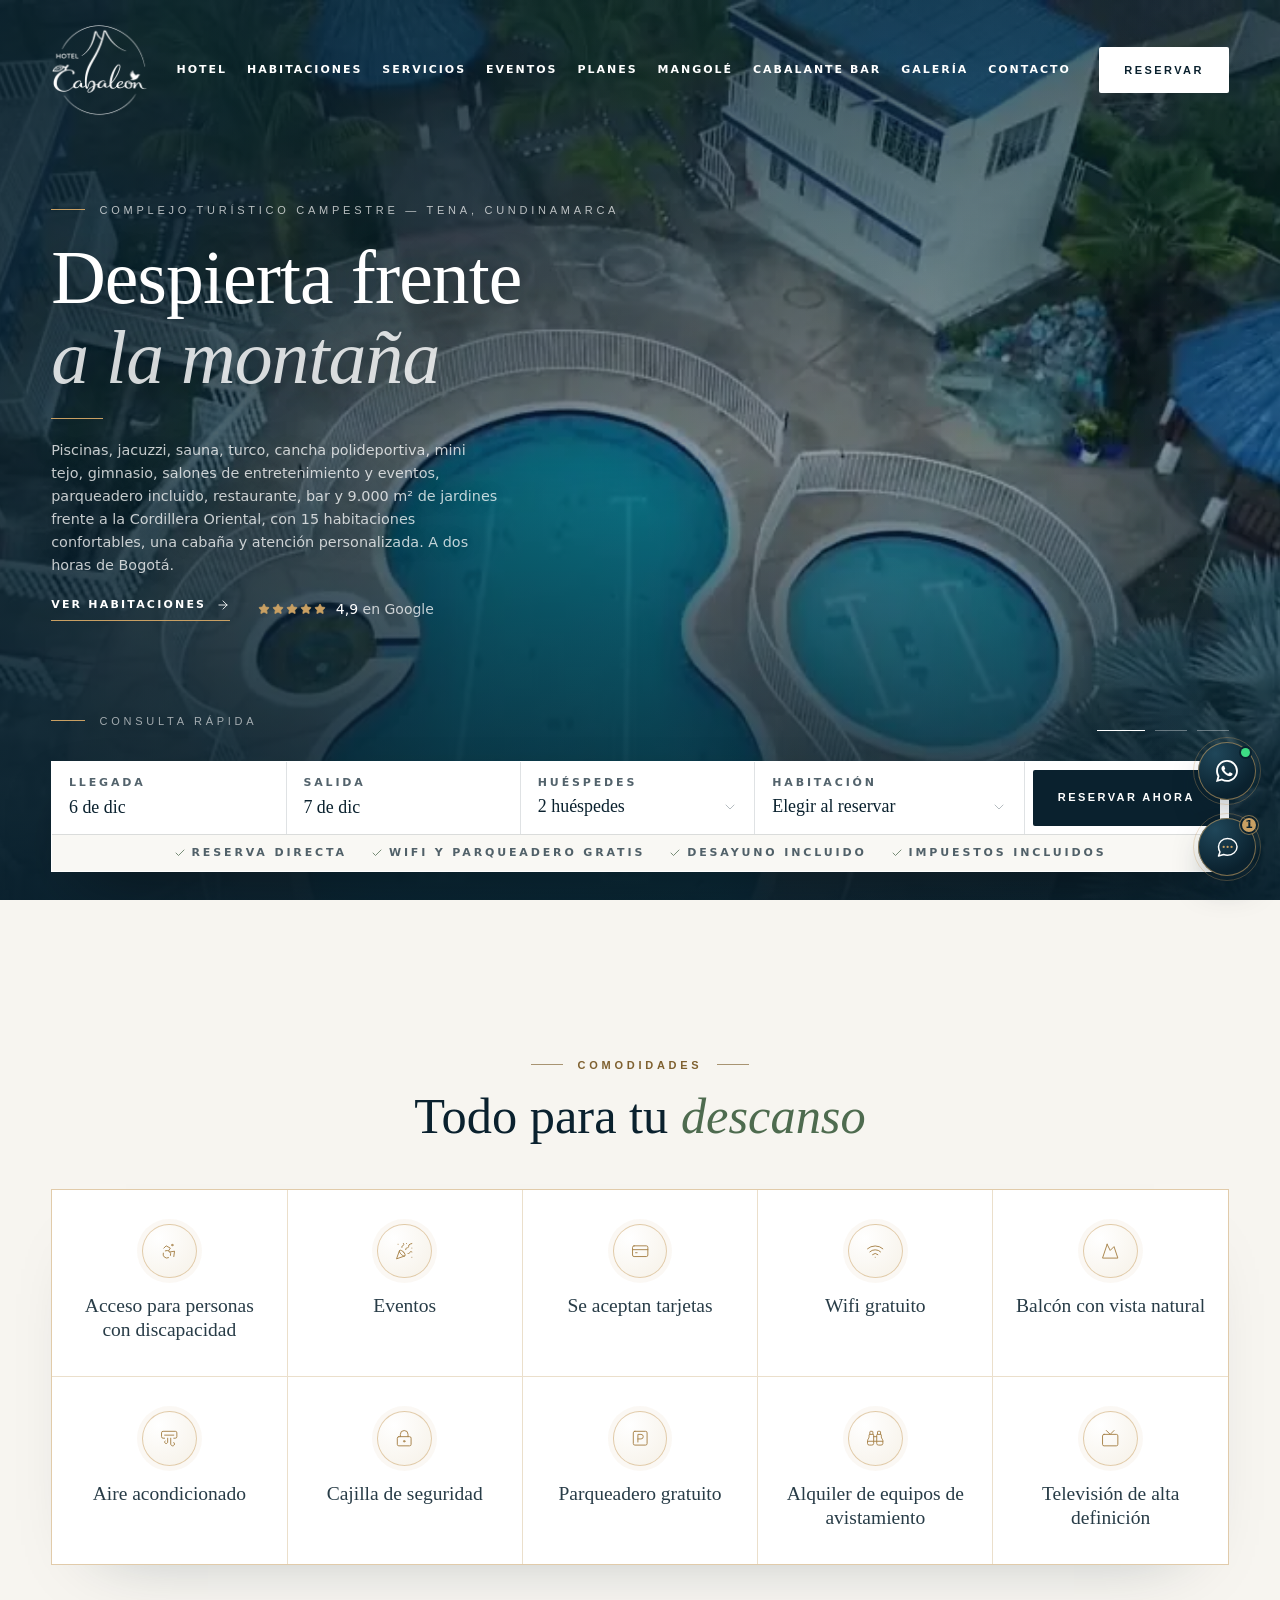
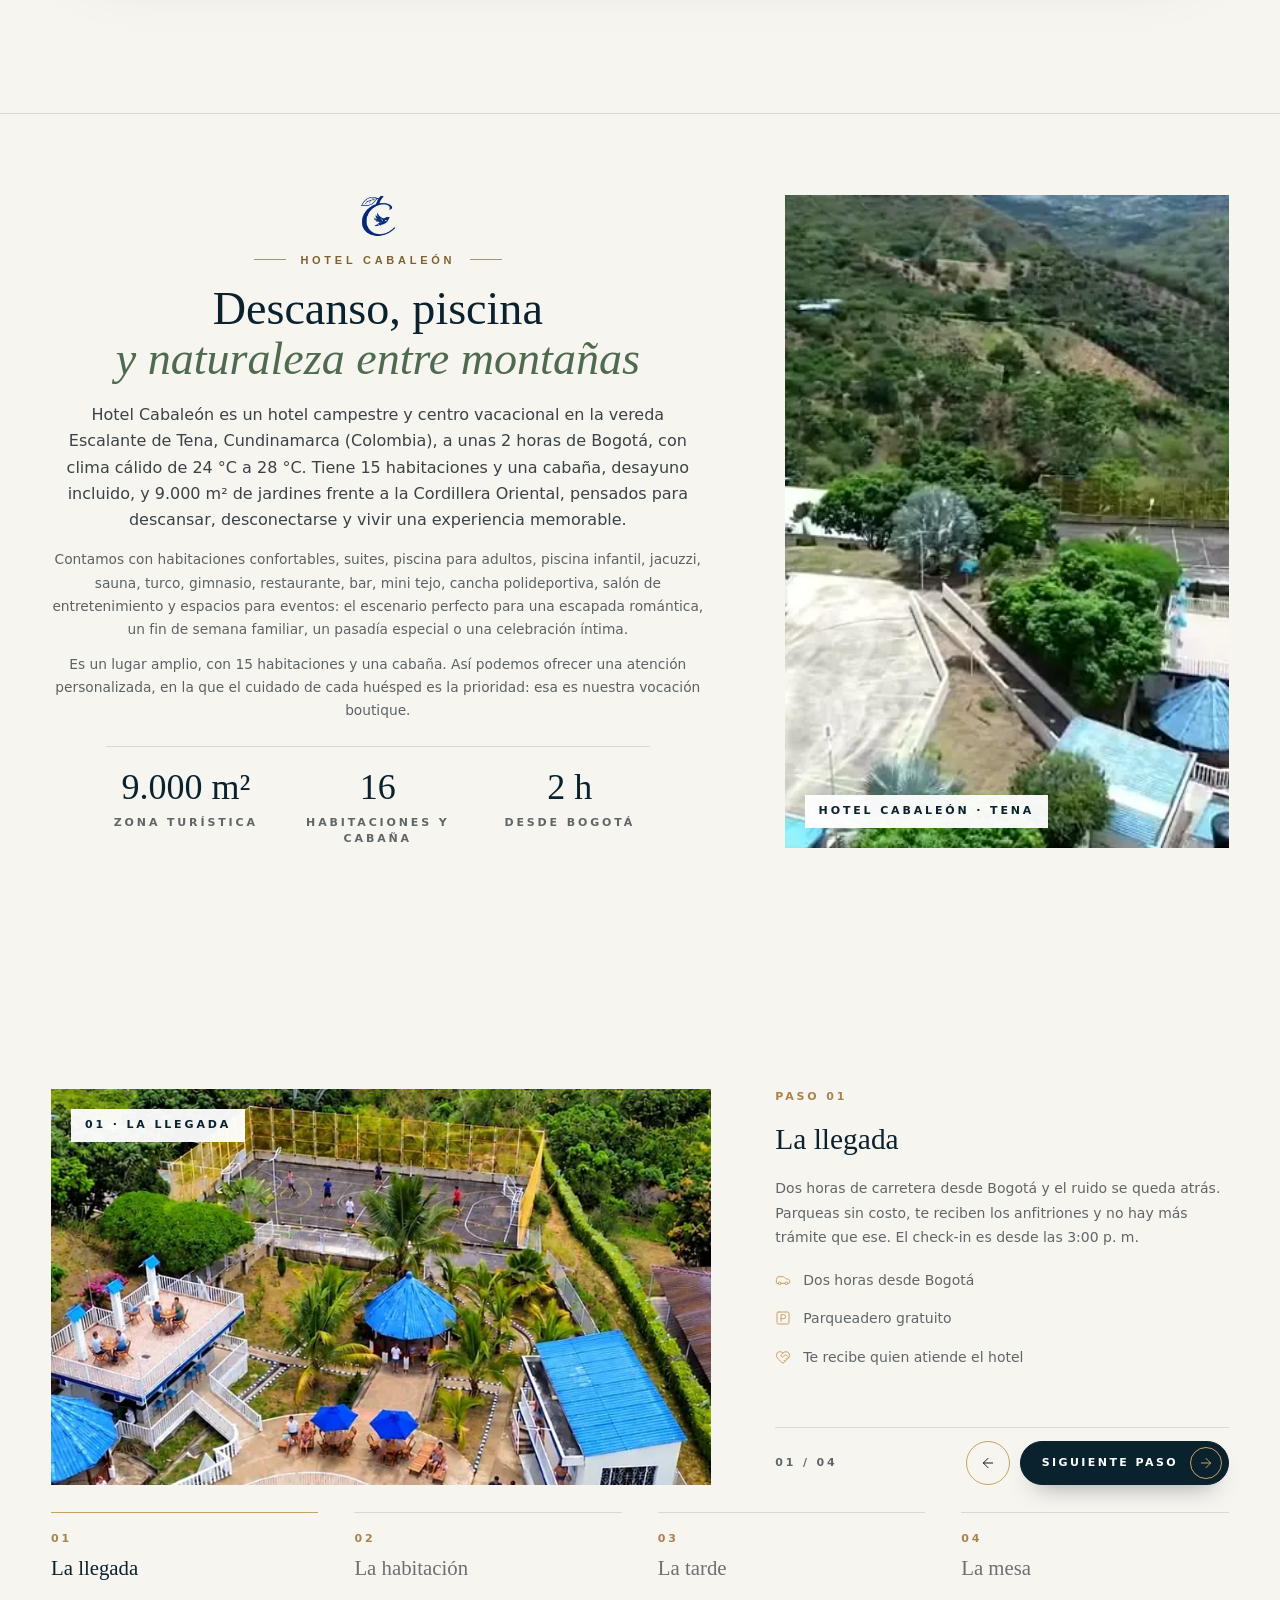
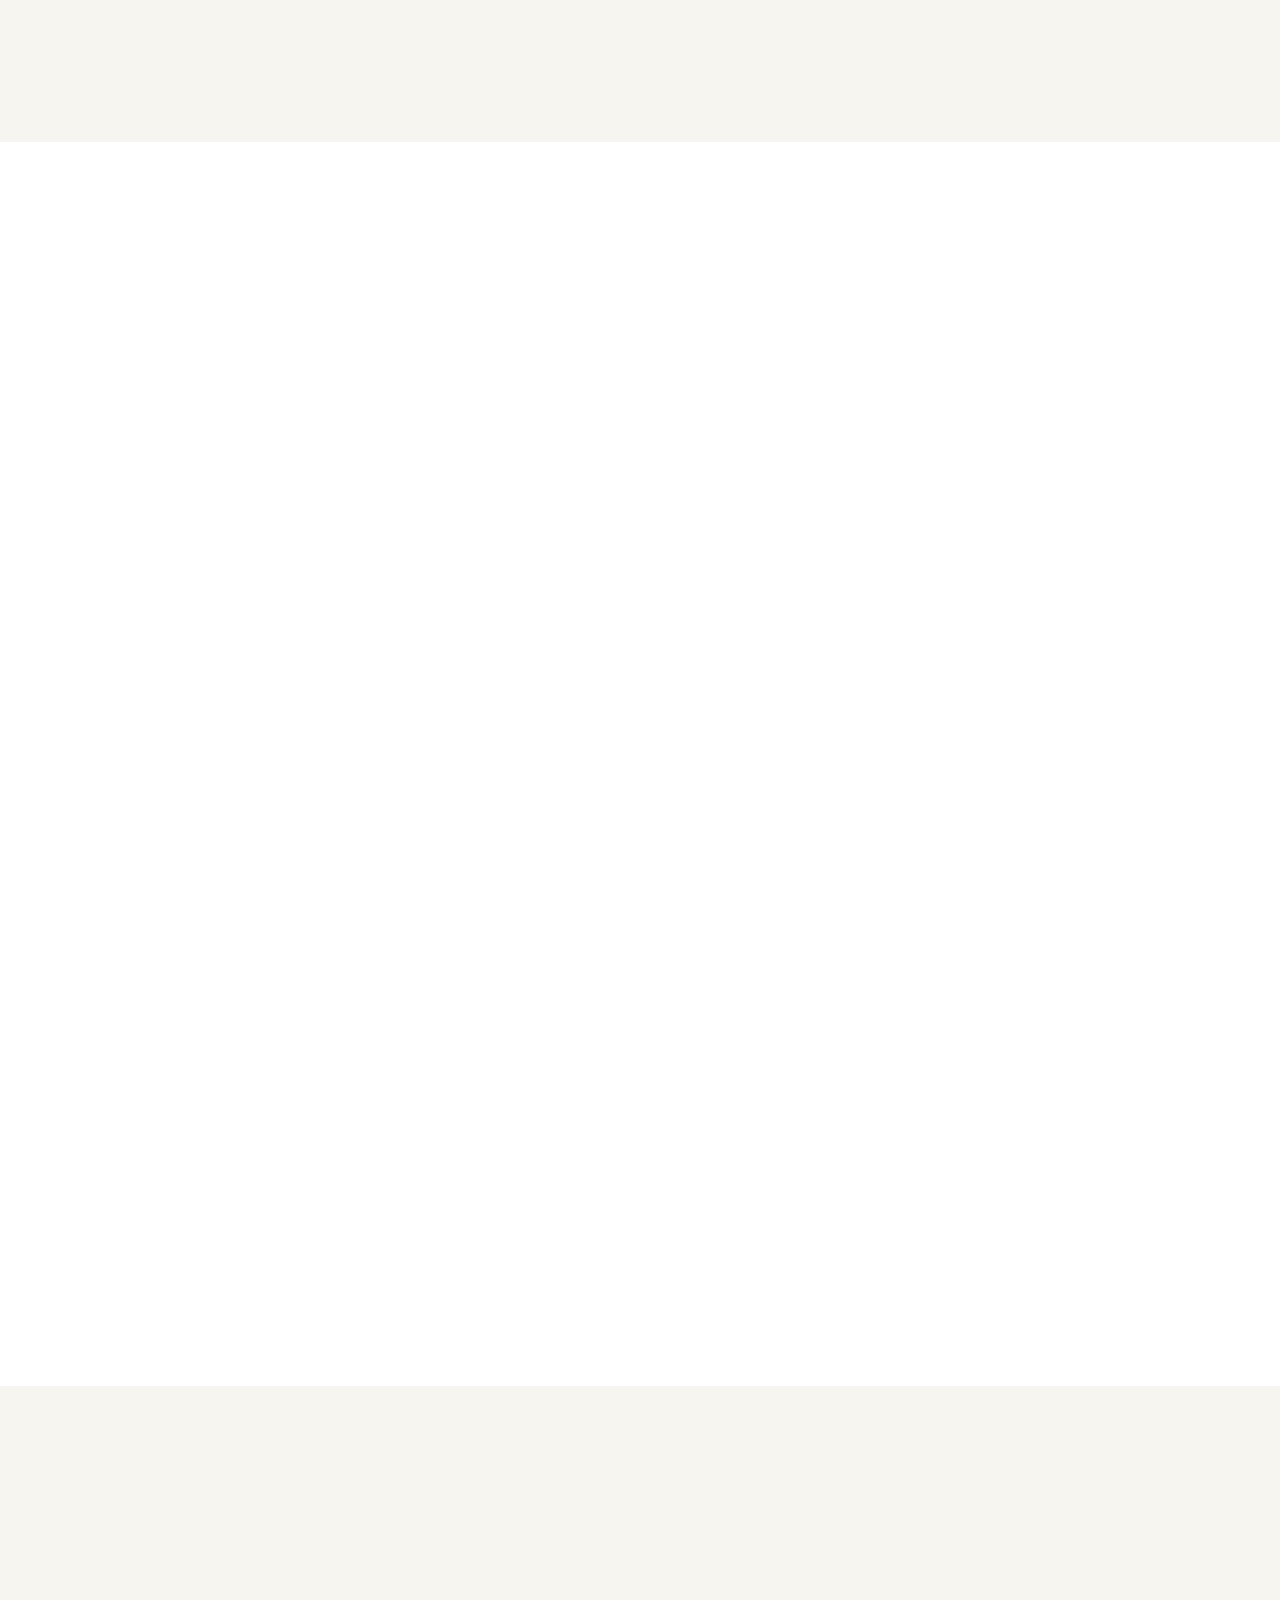
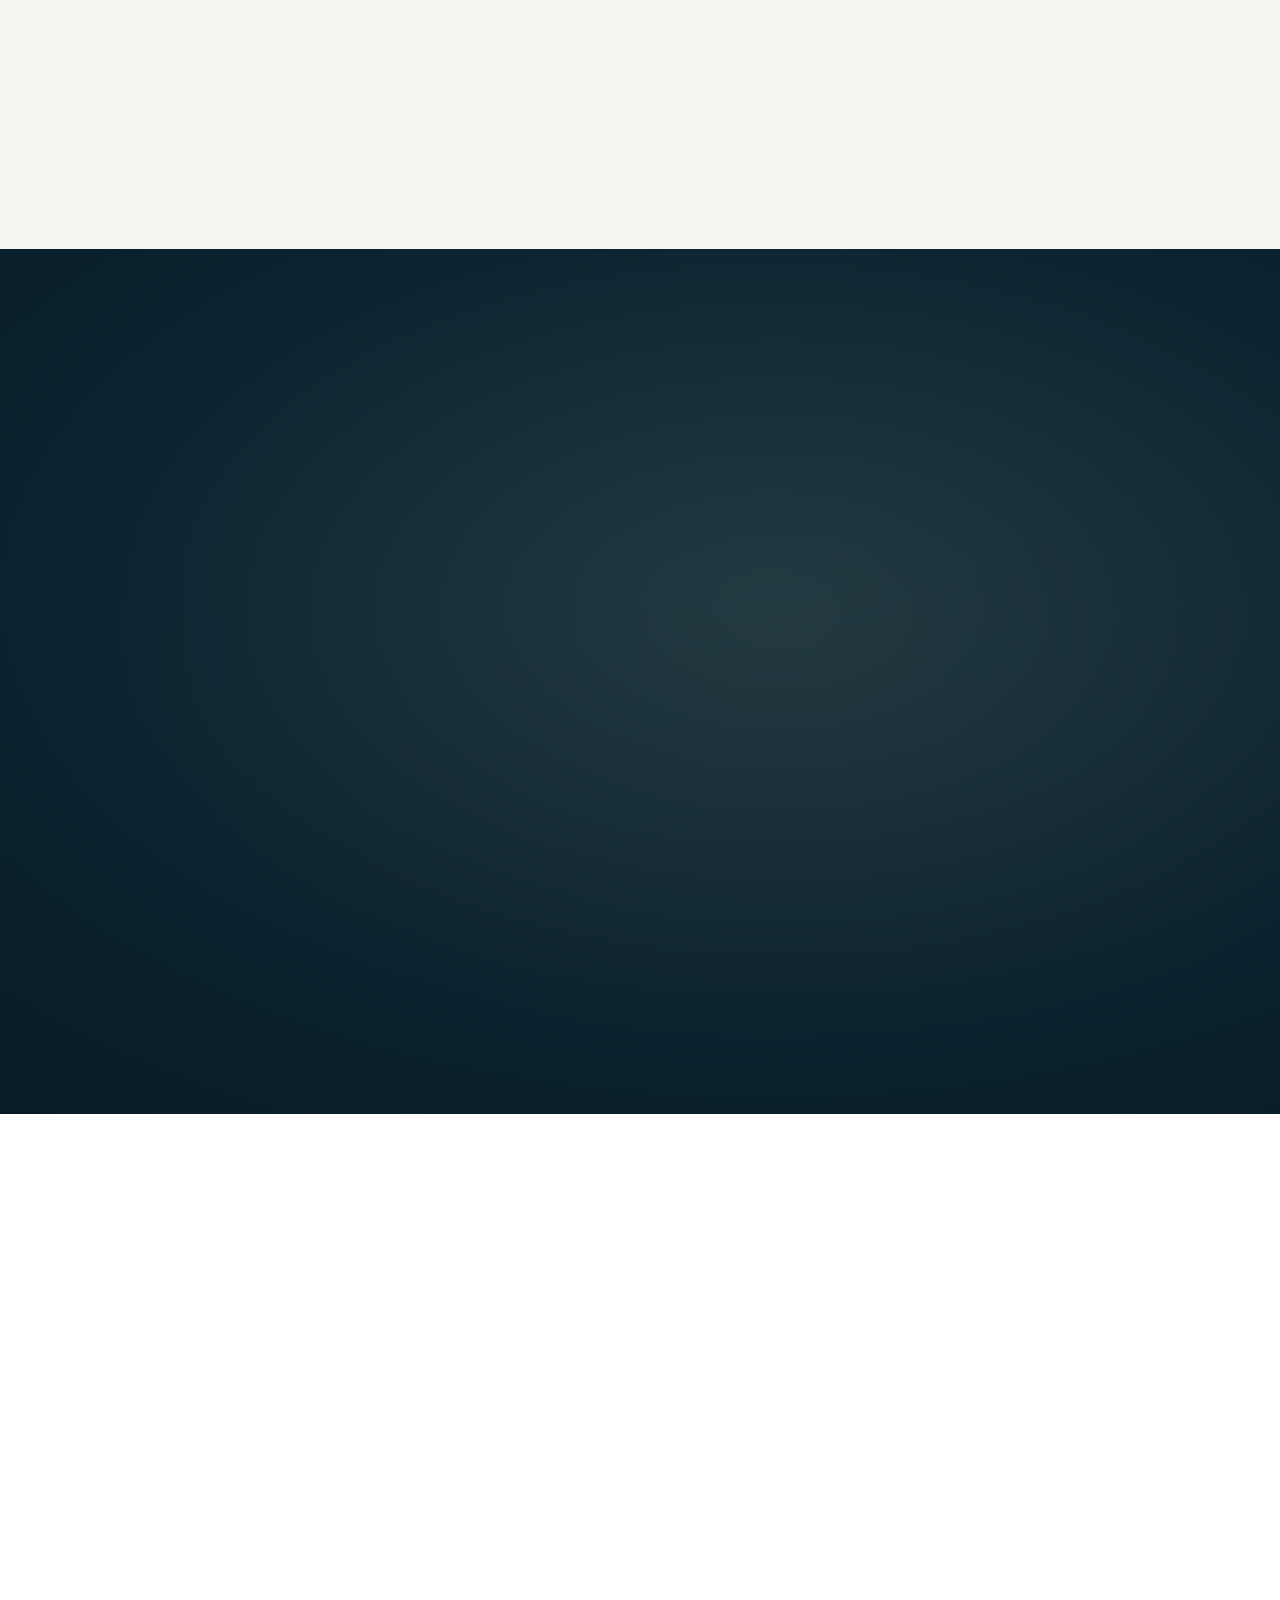
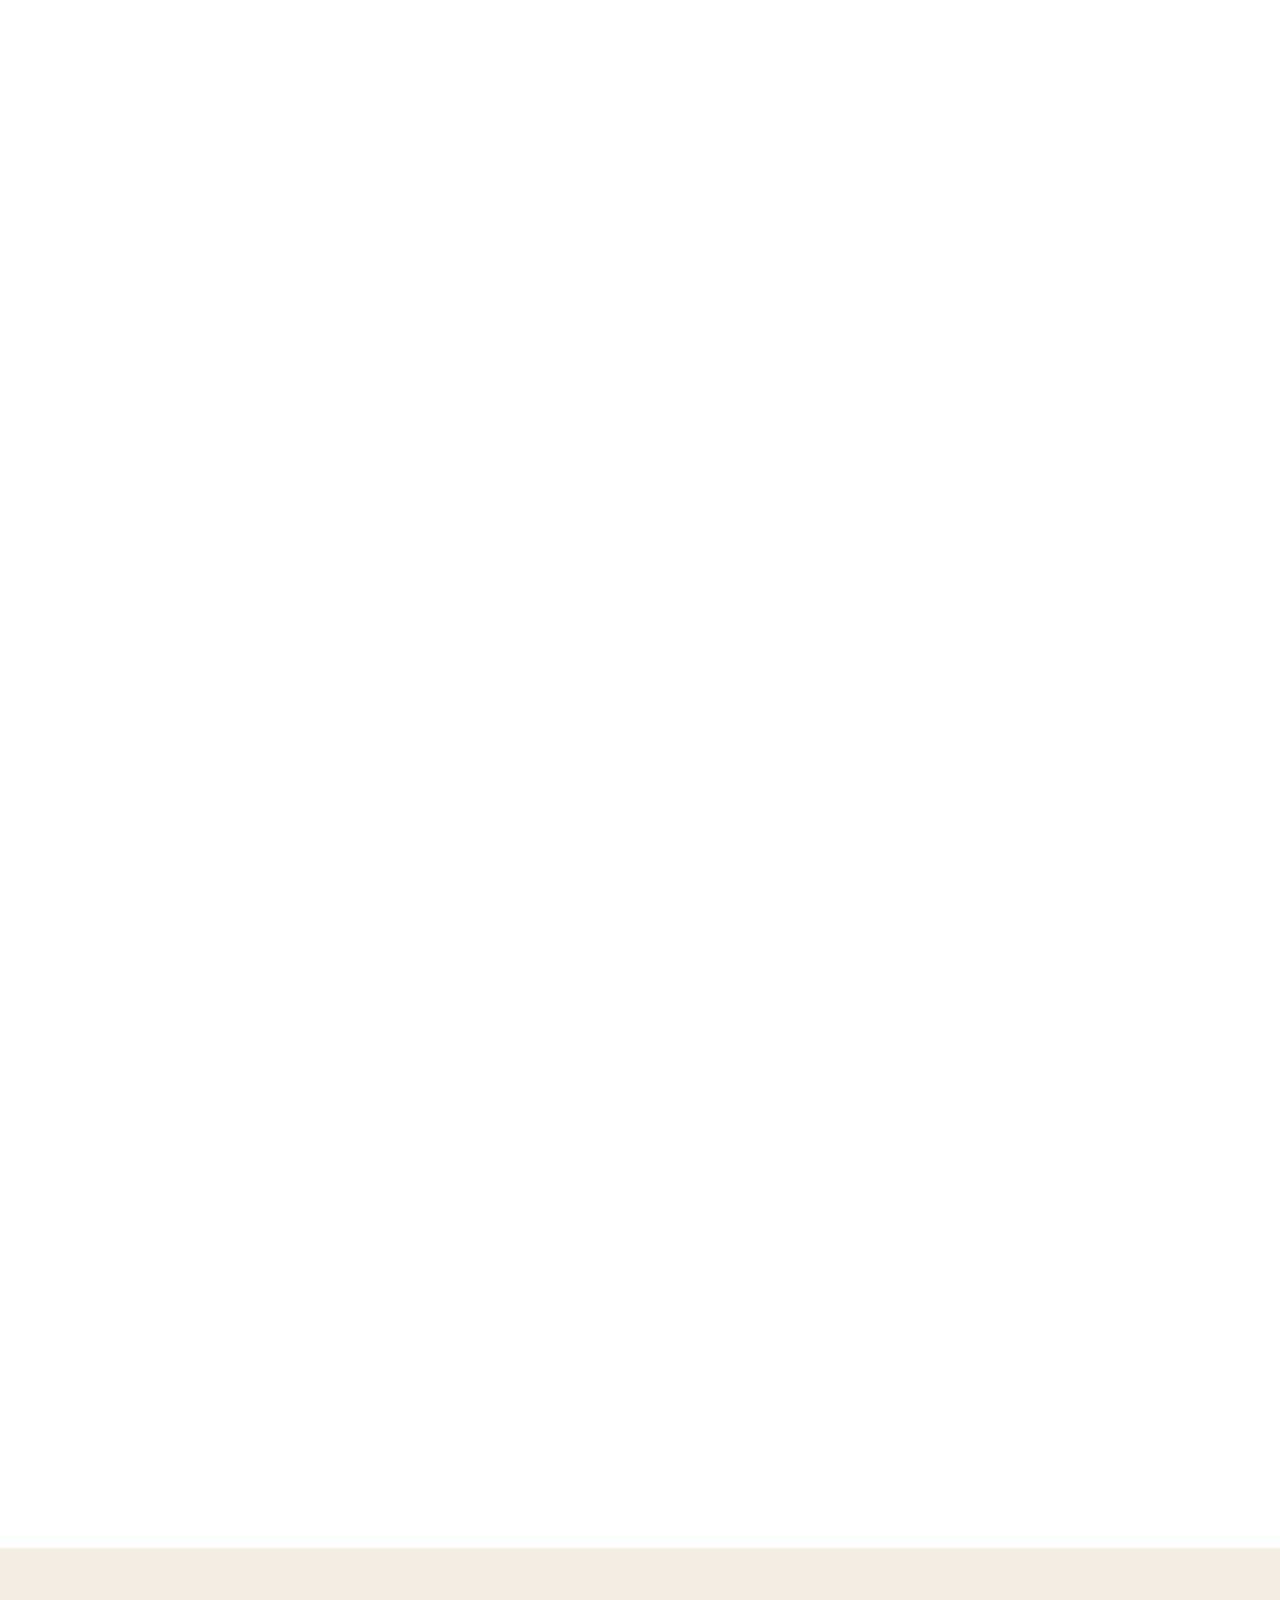
==== commit 90a3dd22: "Add files via upload" ====
--- a/index.html
+++ b/index.html
@@ -4,7 +4,7 @@
 <meta charset="UTF-8">
 <meta name="viewport" content="width=device-width, initial-scale=1.0">
 <script>if (!location.hash) document.documentElement.classList.add('diferir');</script>
-<title>Hotel Cabaleón | Complejo turístico campestre en Tena, cerca de Bogotá</title>
+<title>Hotel Cabaleón | Hotel campestre en Tena, Cundinamarca, cerca de Bogotá</title>
 <meta name="description" content="Hotel Cabaleón: complejo turístico campestre en la vereda Escalante de Tena, Cundinamarca, a 2 horas de Bogotá. 15 habitaciones y una cabaña con atención personalizada, piscinas, jacuzzi, sauna, turco, Restaurante Mangolé y Cabalante Bar.">
 <meta name="robots" content="index, follow, max-image-preview:large">
 <link rel="canonical" href="https://www.cabaleonhotel.com/">
@@ -17,15 +17,16 @@
 <meta property="og:url" content="https://www.cabaleonhotel.com/">
 <meta property="og:title" content="Hotel Cabaleón | Complejo turístico campestre en Tena, Cundinamarca">
 <meta property="og:description" content="Descanso, piscina y naturaleza entre montañas. Suite, cabaña y habitaciones, piscinas, jacuzzi, restaurante y bar a dos horas de Bogotá.">
-<meta property="og:image" content="https://i.imgur.com/ROVNhWR.jpg">
+<meta property="og:image" content="https://www.cabaleonhotel.com/foto-hotel-fachada.jpg">
 <meta name="twitter:card" content="summary_large_image">
 <link rel="preload" href="fuentes/inter-latin.woff2" as="font" type="font/woff2" crossorigin>
 <link rel="preload" href="fuentes/cormorant-garamond-latin.woff2" as="font" type="font/woff2" crossorigin>
 <link rel="preload" href="fuentes/cormorant-garamond-italic-latin.woff2" as="font" type="font/woff2" crossorigin>
 <link rel="preload" as="image" href="portada-movil-1.webp" media="(max-width: 767px)" fetchpriority="high">
 <link rel="preload" as="image" href="portada-1.webp" media="(min-width: 768px)" fetchpriority="high">
-<script src="iconos.js?v=4d6cb7fee8" defer></script><script src="app.js?v=94fd02ee94" defer></script>
-<style>@font-face{font-family:"Cormorant Garamond";font-style:normal;font-weight:300 600;font-display:swap;src:url(fuentes/cormorant-garamond-latin.woff2) format("woff2")}@font-face{font-family:"Cormorant Garamond";font-style:italic;font-weight:300 400;font-display:swap;src:url(fuentes/cormorant-garamond-italic-latin.woff2) format("woff2")}@font-face{font-family:"Inter";font-style:normal;font-weight:300 600;font-display:swap;src:url(fuentes/inter-latin.woff2) format("woff2")}@font-face{font-family:"Georgia";font-style:normal;src:local("Georgia"),local("Noto Serif");size-adjust:88.6%}@font-face{font-family:"Georgia";font-style:italic;src:local("Georgia Italic"),local("Noto Serif Italic");size-adjust:78.2%}@font-face{font-family:"Inter Respaldo";src:local("Roboto"),local("Segoe UI"),local("Helvetica Neue"),local("Arial");size-adjust:112%}html.diferir section[id]:not(#destacados):not(#reservar):not(#blog){content-visibility:auto;contain-intrinsic-size:auto 100vh}:where(i[data-lucide]){display:block;width:24px;height:24px}:root{--ink: #0A212E;--ink-soft: #16323F;--brass: #C9A063;--brass-deep: #A8834A;--bone: #F7F5F0;--sand: #EDE7DD;--graphite: #20292E;--line: rgba(10, 33, 46, 0.13);--line-light: rgba(255, 255, 255, 0.18)}html{scroll-behavior:smooth}body{background:var(--bone);color:var(--graphite);font-family:Inter,"Inter Respaldo",system-ui,sans-serif;font-weight:300;-webkit-font-smoothing:antialiased;-moz-osx-font-smoothing:grayscale;overflow-x:hidden}::selection{background:var(--brass);color:#fff}h1,h2,h3,.font-display{font-family:"Cormorant Garamond",Georgia,serif;font-weight:300}.shell{width:100%;max-width:1360px;margin:0 auto;padding-left:clamp(1.25rem,4vw,3.5rem);padding-right:clamp(1.25rem,4vw,3.5rem)}.section{padding-block:clamp(4.5rem,9vw,8.5rem)}.section-tight{padding-block:clamp(3.5rem,6vw,6rem)}:root{--alto-nav: 77px;--alto-mbar: 0px}@media (min-width: 640px){:root{--alto-nav: 86px}}@media (max-width: 1023px){:root{--alto-mbar: calc(3.6rem + env(safe-area-inset-bottom, 0px))}}section[id],.pantalla{scroll-margin-top:var(--alto-nav)}html.pantallas{scroll-padding-bottom:var(--alto-mbar)}@media (max-width: 1023px){html.pantallas header#inicio{min-height:calc(100svh - var(--alto-mbar))}}html.pantallas section.section:not(.con-pantallas),html.pantallas section.section-tight,html.pantallas #destacados,html.pantallas .pantalla{min-height:calc(100vh - var(--alto-nav) - var(--alto-mbar));min-height:calc(100svh - var(--alto-nav) - var(--alto-mbar));display:flex;flex-direction:column;justify-content:center;padding-block:clamp(0.75rem,2.2vh,2.5rem)}html.pantallas section.con-pantallas{padding-block:0}html.pantallas .display-lg{font-size:clamp(1.8rem,min(4.4vw,5.6vh),3.5rem);margin-bottom:clamp(0.6rem,2vh,1.5rem)}html.pantallas .section .eyebrow{margin-bottom:clamp(0.6rem,2vh,1.5rem)}html.pantallas .section .lead{font-size:clamp(0.9rem,min(1.15vw,2vh),1.13rem);line-height:1.65}@media (max-width: 1023px){html.pantallas section[id].con-pantallas-movil{padding-block:0;display:block;min-height:0}html.pantallas .pantalla-movil{scroll-margin-top:var(--alto-nav);min-height:calc(100vh - var(--alto-nav) - var(--alto-mbar));min-height:calc(100svh - var(--alto-nav) - var(--alto-mbar));display:flex;flex-direction:column;justify-content:center;padding-block:clamp(1rem,3vh,2.5rem)}}.carrusel{display:grid!important;grid-template-columns:none!important;grid-auto-flow:column!important;grid-auto-columns:var(--carrusel-ancho, 84%);gap:1rem!important;overflow-x:auto;overscroll-behavior-x:contain;scroll-snap-type:x mandatory;scrollbar-width:none}.carrusel::-webkit-scrollbar{display:none}.carrusel>*{scroll-snap-align:start;min-width:0}@media (max-width: 767px){.carrusel-movil{display:grid!important;grid-template-columns:none!important;grid-auto-flow:column!important;grid-auto-columns:var(--carrusel-ancho, 84%);gap:0.75rem!important;overflow-x:auto;overscroll-behavior-x:contain;scroll-snap-type:x mandatory;scrollbar-width:none}.carrusel-movil::-webkit-scrollbar{display:none}.carrusel-movil>*{scroll-snap-align:start;min-width:0}.carrusel[data-movil="2"],.carrusel-movil[data-movil="2"]{--carrusel-ancho: calc((100% - 0.75rem) / 2)}}@media (min-width: 768px){.carrusel{--carrusel-ancho: calc((100% - 1rem) / 2)}}@media (max-width: 1099px){.carrusel.lista-completa{grid-auto-flow:row!important;grid-template-columns:minmax(0,1fr)!important;gap:1.25rem!important;overflow:visible;scroll-snap-type:none}}@media (min-width: 768px) and (max-width: 1099px){.carrusel.lista-completa{grid-template-columns:repeat(2,minmax(0,1fr))!important}}@media (min-width: 768px) and (max-width: 1099px){.carrusel[data-tableta="3"]{--carrusel-ancho: calc((100% - 2rem) / 3)}}@media (min-width: 1100px){.carrusel[data-por-vista="3"]{--carrusel-ancho: calc((100% - 2rem) / 3)}.carrusel[data-por-vista="4"]{--carrusel-ancho: calc((100% - 3rem) / 4)}.carrusel[data-por-vista="5"]{--carrusel-ancho: calc((100% - 4rem) / 5)}.carrusel[data-por-vista="6"]{--carrusel-ancho: calc((100% - 5rem) / 6)}}.carrusel-nav{display:flex;align-items:center;justify-content:center;gap:clamp(0.75rem,2vw,1.5rem);margin-top:clamp(0.75rem,1.8vh,1.25rem)}.carrusel-nav.is-vacio{display:none}.carrusel-avance{display:flex;align-items:center;gap:0.85rem;flex:0 1 9.5rem;min-width:0}.carrusel-cuenta{font-size:0.6875rem;letter-spacing:0.2em;font-weight:600;white-space:nowrap;color:#7F6130}.carrusel-linea{position:relative;flex:1 1 auto;min-width:2.5rem;height:1px;background:rgba(10,33,46,0.16)}.carrusel-linea>span{position:absolute;left:0;top:-0.5px;height:2px;background:var(--brass);transition:width .5s cubic-bezier(.16,1,.3,1)}.carrusel-botones{display:flex;align-items:center;gap:0.6rem;flex-shrink:0}.carrusel-flecha{width:2.75rem;height:2.75rem;flex-shrink:0;border-radius:999px;border:1px solid var(--brass);color:var(--ink);background:transparent;display:inline-flex;align-items:center;justify-content:center;transition:background-color .3s,border-color .3s,color .3s,opacity .3s}.carrusel-flecha:hover:not(:disabled){background:var(--ink);border-color:var(--ink);color:#fff}.carrusel-flecha:disabled{opacity:.3;cursor:default}.carrusel-mas{display:inline-flex;align-items:center;gap:0.75rem;height:2.75rem;padding:0 0.35rem 0 1.3rem;flex-shrink:0;border-radius:999px;border:1px solid var(--ink);background:var(--ink);color:#fff;font-size:0.6875rem;font-weight:600;letter-spacing:0.22em;text-transform:uppercase;white-space:nowrap;box-shadow:0 12px 26px -16px rgba(10,33,46,0.75);transition:background-color .35s,border-color .35s,color .35s,opacity .3s,box-shadow .35s}.carrusel-mas-ico{width:2rem;height:2rem;border-radius:999px;border:1px solid var(--brass);color:var(--brass);display:inline-flex;align-items:center;justify-content:center;transition:border-color .35s,color .35s}.carrusel-mas:hover:not(:disabled){background:var(--brass);border-color:var(--brass);color:var(--ink)}.carrusel-mas:hover:not(:disabled) .carrusel-mas-ico{border-color:var(--ink);color:var(--ink)}.carrusel-mas:disabled{opacity:.35;cursor:default;box-shadow:none}@keyframes asomar-flecha{0%,68%,100%{transform:translateX(0)}76%{transform:translateX(4px)}84%{transform:translateX(-1px)}91%{transform:translateX(3px)}}.carrusel-mas:not(:disabled) .carrusel-mas-ico svg{animation:asomar-flecha 3.4s ease-in-out infinite}.carrusel-mas:hover .carrusel-mas-ico svg,.en-uso .carrusel-mas .carrusel-mas-ico svg{animation:none}@media (prefers-reduced-motion: reduce){.carrusel-mas .carrusel-mas-ico svg{animation:none!important}}.en-oscuro .carrusel-cuenta{color:var(--brass)}.en-oscuro .carrusel-linea{background:rgba(255,255,255,0.2)}.en-oscuro .carrusel-flecha{color:#fff}.en-oscuro .carrusel-flecha:hover:not(:disabled){background:#fff;border-color:#fff;color:var(--ink)}.en-oscuro .carrusel-mas{background:#fff;border-color:#fff;color:var(--ink);box-shadow:0 12px 26px -16px rgba(0,0,0,0.9)}.en-oscuro .carrusel-mas-ico{color:var(--brass-deep);border-color:var(--brass-deep)}@media (max-width: 1023px){.carrusel-nav{justify-content:space-between}.carrusel-nav .carrusel-avance{order:-1;margin-right:auto}.carrusel-nav .carrusel-flecha{margin-right:-0.25rem}}@media (max-width: 400px){.carrusel-nav{gap:0.6rem}.carrusel-avance{gap:0.6rem}.carrusel-botones{gap:0.45rem}.carrusel-flecha{width:2.5rem;height:2.5rem}.carrusel-mas{height:2.5rem;gap:0.6rem;padding-left:1rem}.carrusel-mas-ico{width:1.8rem;height:1.8rem}}html.pantallas #hotel .pantalla>.grid.mb-14{margin-bottom:0}.hotel-video{aspect-ratio:4 / 3;width:100%}#hotel .hotel-intro-texto{text-align:center}#hotel .hotel-intro-texto>img,#hotel .hotel-intro-texto>p,#hotel .hotel-intro-datos>.grid{margin-inline:auto}#hotel .hotel-intro-texto>.eyebrow{justify-content:center}#hotel .hotel-intro-texto h2 em{display:block}#hotel .hotel-intro-datos .grid{max-width:34rem}@media (min-width: 1024px){#hotel .hotel-intro{align-items:stretch}#hotel .hotel-intro-texto{display:flex;flex-direction:column;justify-content:center;align-items:center}#hotel .hotel-intro>:last-child{display:flex}#hotel .hotel-video{aspect-ratio:auto;flex:1 1 auto;min-height:20rem}#hotel .hotel-intro-texto .display-lg{font-size:clamp(2.1rem,min(3.6vw,5.6vh),3.6rem)}#hotel .hotel-intro-texto .lead{font-size:clamp(1rem,min(1.2vw,2.15vh),1.2rem);line-height:1.65;color:rgba(32,41,46,0.88);max-width:44rem}#hotel .hotel-intro-texto p.body-sm{font-size:clamp(0.86rem,min(0.98vw,1.8vh),1rem);line-height:1.7;color:rgba(32,41,46,0.72);max-width:42rem}html.pantallas #hotel .hotel-intro-texto>img{width:clamp(1.75rem,4vh,2.5rem);margin-bottom:clamp(0.5rem,1.6vh,1.25rem)}html.pantallas #hotel .hotel-intro-texto>.eyebrow{margin-bottom:clamp(0.6rem,1.8vh,1.5rem)}html.pantallas #hotel .hotel-intro-texto .display-lg{margin-bottom:clamp(0.6rem,2vh,1.5rem)}html.pantallas #hotel .hotel-intro-texto .lead{margin-bottom:clamp(0.5rem,1.6vh,1.25rem)}html.pantallas #hotel .hotel-intro-texto p.mt-4{margin-top:clamp(0.4rem,1.2vh,1rem)}html.pantallas #hotel .hotel-intro-datos{margin-top:clamp(0.9rem,2.6vh,2.25rem);width:100%}html.pantallas #hotel .hotel-intro-datos .pt-8{padding-top:clamp(0.8rem,2.2vh,1.75rem)}}@media (min-width: 1024px) and (max-height: 700px){#hotel .hotel-intro-texto .lead{font-size:0.95rem;line-height:1.6}#hotel .hotel-intro-texto p.body-sm{font-size:0.82rem;line-height:1.6}}html.pantallas #hotel .pantalla>div[role=tablist]{margin-top:clamp(1rem,3vh,4rem)}html.pantallas #steps .aspect-\[4\/3\]{aspect-ratio:auto;height:clamp(170px,44vh,560px)}html.pantallas #steps .step-panel .mb-8{margin-bottom:clamp(0.75rem,2vh,2rem)}html.pantallas #steps .hairline-t.mt-10{margin-top:clamp(0.75rem,2vh,2.5rem);padding-top:clamp(0.6rem,1.5vh,1.5rem)}html.pantallas #steps .step-panel{display:block;grid-area:1 / 1;visibility:hidden}html.pantallas #steps .step-panel.is-active{visibility:visible}html.pantallas #steps .lg\:col-span-5>.flex-grow{display:grid}@media (max-width: 1023px){html.pantallas #steps{gap:1.5rem}html.pantallas #steps .aspect-\[4\/3\]{aspect-ratio:4 / 3;height:auto}html.pantallas #hotel .pantalla>div[role=tablist]{margin-top:1.75rem;align-items:start}#hotel .step-track{margin-bottom:0.75rem}#hotel .step-num{letter-spacing:0.2em;margin-bottom:0.35rem}#hotel .step-name{font-size:1.02rem}}html.pantallas #bar .bebidas-pantalla{padding-block:clamp(0.75rem,2.4vh,2.5rem)}html.pantallas #servicios ul.mb-9{margin-bottom:clamp(0.75rem,2vh,2.25rem)}html.pantallas #servicios p.mb-7{margin-bottom:clamp(0.75rem,2vh,1.75rem)}.servicios-cuadricula{display:grid;grid-template-columns:repeat(2,minmax(0,1fr));grid-auto-flow:row dense;margin-top:clamp(1.75rem,4vh,3rem);border-top:1px solid var(--line);border-left:1px solid var(--line)}@media (min-width: 640px){.servicios-cuadricula{grid-template-columns:repeat(3,minmax(0,1fr))}}@media (min-width: 1024px){.servicios-cuadricula{grid-template-columns:repeat(4,minmax(0,1fr))}}.servicio{display:flex;flex-direction:column;background:var(--bone);border-right:1px solid var(--line);border-bottom:1px solid var(--line);transition:background-color .5s}.servicio:hover{background:#fff}.servicio--ancho{grid-column:span 2}.servicio-foto{aspect-ratio:4 / 3;overflow:hidden;background:var(--sand)}.servicio--ancho .servicio-foto{aspect-ratio:8 / 3}@media (min-width: 640px) and (max-width: 1023px){.servicio--ancho:not(:first-child){grid-column:auto}.servicio--ancho:not(:first-child) .servicio-foto{aspect-ratio:4 / 3}}.servicio-foto img{width:100%;height:100%;object-fit:cover;transition:transform 1.4s cubic-bezier(.16,1,.3,1)}.servicio:hover .servicio-foto img{transform:scale(1.05)}.servicio-foto--icono{display:flex;align-items:center;justify-content:center;color:var(--brass);background:radial-gradient(120% 100% at 50% 30%,#17333F 0%,#0A212E 60%,#061620 100%)}.servicio-foto--icono svg{stroke-width:1}.servicio-cuerpo{position:relative;padding:2.1rem clamp(1rem,1.6vw,1.5rem) 1.5rem}.servicio-cuerpo svg.ico-lujo{position:absolute;top:0;left:clamp(1rem,1.6vw,1.5rem);transform:translateY(-50%);width:2.75rem;height:2.75rem;padding:0.68rem}@media (max-width: 639px){.servicio-cuerpo{padding:1.9rem 0.9rem 1.1rem}.servicio-cuerpo h3{font-size:1.1rem;line-height:1.25}}html.pantallas #eventos .grid.mt-10{margin-top:clamp(1rem,3vh,2.5rem)}html.pantallas #eventos .grid.mt-10 img{aspect-ratio:auto;height:clamp(140px,26vh,300px)}html.pantallas #eventos .lead.mb-9{margin-bottom:clamp(1rem,2.6vh,2.25rem)}html.pantallas #tipos-eventos>div{padding:clamp(0.9rem,2.4vh,2rem)}@media (max-width: 639px){html.pantallas #tipos-eventos{grid-template-columns:repeat(2,minmax(0,1fr))}html.pantallas #tipos-eventos .ico-lujo{margin-bottom:0.5rem}html.pantallas #tipos-eventos h3{font-size:1.05rem;line-height:1.25}html.pantallas #tipos-eventos p{font-size:0.78rem;line-height:1.5}}html.pantallas #restaurante .pantalla>.grid.mb-16{margin-bottom:0}html.pantallas #restaurante img[alt="Mangolé Restaurante"]{width:clamp(8rem,18vh,16rem);margin-bottom:clamp(0.75rem,2.2vh,2rem)}html.pantallas #restaurante dl.mb-9{margin-bottom:clamp(0.75rem,2.4vh,2.25rem)}html.pantallas #fotos-mangole img:first-child{aspect-ratio:auto;height:clamp(160px,34vh,420px)}html.pantallas #fotos-mangole img:not(:first-child){aspect-ratio:auto;height:clamp(110px,21vh,260px)}html.pantallas #carta-grid img{aspect-ratio:auto!important;height:clamp(110px,19vh,240px)}html.pantallas #restaurante .pantalla .mb-8{margin-bottom:clamp(0.6rem,1.8vh,2rem)}html.pantallas #restaurante .text-\[0\.75rem\].mt-6{margin-top:clamp(0.4rem,1vh,1.5rem)}@media (min-width: 1024px){html.pantallas #restaurante .carta-pantalla{padding-block:clamp(0.5rem,1.4vh,1.5rem)}html.pantallas #restaurante .carta-pantalla .carta-fijo{display:flex;flex-direction:column;height:clamp(31rem,calc(100svh - var(--alto-nav) - var(--alto-mbar) - 2 * clamp(0.5rem,1.4vh,1.5rem)),42rem)}html.pantallas .carta-pantalla #carta-grid{flex:1 1 auto;min-height:0;grid-template-rows:minmax(88px,1fr) auto;row-gap:0!important;overflow-y:hidden}html.pantallas .carta-pantalla #carta-grid>article{grid-row:span 2;display:grid;grid-template-rows:subgrid}html.pantallas .carta-pantalla #carta-grid>article>.relative,html.pantallas .carta-pantalla #carta-grid>article>.relative>a{min-height:0;height:100%}html.pantallas #restaurante .carta-pantalla .mb-8{margin-bottom:clamp(0.6rem,1.6vh,1.5rem)}html.pantallas .carta-pantalla h3{font-size:clamp(1.6rem,4vh,2.25rem);margin-bottom:0.4rem}html.pantallas .carta-pantalla .body-sm{line-height:1.6}html.pantallas .carta-pantalla #carta-grid img{height:100%}html.pantallas .carta-pantalla #carta-grid .p-4{padding:clamp(0.75rem,1.6vh,1.1rem) clamp(0.85rem,1.1vw,1.15rem)}html.pantallas .carta-pantalla #carta-grid h4{font-size:clamp(1.05rem,2.6vh,1.25rem);line-height:1.25}html.pantallas .carta-pantalla .carrusel-nav{margin-top:clamp(0.5rem,1.2vh,1rem)}html.pantallas #restaurante .carta-pantalla .text-\[0\.75rem\].mt-6{margin-top:clamp(0.4rem,1vh,1rem)}}.plato-fila{display:flex;flex-wrap:wrap;align-items:center;justify-content:space-between;gap:0.6rem}.plato-fila .plato-ctrl{flex:1 1 6.5rem;min-width:0}.visor-bloque{display:grid;grid-template-columns:minmax(0,1fr);justify-items:center;gap:2rem;text-align:center;margin-top:clamp(2.5rem,7vh,5rem);padding-block:clamp(2.5rem,7vh,4.5rem);border-top:1px solid var(--line)}.visor-bloque .eyebrow{justify-content:center}@media (min-width: 768px){.visor-bloque{grid-template-columns:auto minmax(0,30rem);justify-content:center;align-items:center;gap:clamp(2.5rem,6vw,5rem);text-align:left}.visor-bloque .eyebrow{justify-content:flex-start}.visor-bloque .eyebrow.is-centered::after{display:none}}.visor-pila{position:relative;width:15rem;height:13.5rem;cursor:pointer}.visor-pila img{position:absolute;top:0;left:50%;width:7.2rem;aspect-ratio:9 / 16;object-fit:cover;border:4px solid #fff;box-shadow:0 22px 40px -22px rgba(10,33,46,0.55);transition:transform .6s cubic-bezier(.16,1,.3,1)}.visor-pila img:nth-child(1){transform:translateX(-112%) translateY(0.9rem) rotate(-9deg)}.visor-pila img:nth-child(2){transform:translateX(-50%);z-index:2}.visor-pila img:nth-child(3){transform:translateX(12%) translateY(0.9rem) rotate(9deg)}.visor-pila:hover img:nth-child(1){transform:translateX(-122%) translateY(0.7rem) rotate(-12deg)}.visor-pila:hover img:nth-child(3){transform:translateX(22%) translateY(0.7rem) rotate(12deg)}.visor-pila--guias{height:12rem}.visor-pila--guias img{width:8.2rem;aspect-ratio:3 / 4;object-position:top}.guias-bloque{padding-bottom:clamp(2.5rem,7vh,4.5rem)}.guias-bloque .visor-bloque{margin-top:clamp(2.5rem,7vh,5rem)}.guias-bloque .notas-info,html.pantallas #informacion .guias-bloque .notas-info{margin-top:0}#visor-afiches{position:fixed;inset:0;z-index:150;display:flex;flex-direction:column;background:rgba(6,22,32,0.985);color:#fff;transition:opacity .4s ease,visibility .4s ease}#visor-afiches.is-hidden{opacity:0;visibility:hidden;pointer-events:none}#visor-afiches:not(.is-hidden){transition:opacity .4s ease}.va-cabeza{display:flex;align-items:center;justify-content:space-between;gap:1rem;padding:1rem clamp(1rem,4vw,2.5rem)}.va-etiqueta{font-size:0.6875rem;font-weight:600;letter-spacing:0.24em;text-transform:uppercase;color:var(--brass)}.va-cerrar{width:2.75rem;height:2.75rem;flex-shrink:0;border-radius:999px;border:1px solid rgba(255,255,255,0.25);color:#fff;display:inline-flex;align-items:center;justify-content:center;transition:background-color .3s,color .3s}.va-cerrar:hover{background:#fff;color:var(--ink)}.va-escena{flex:1 1 auto;min-height:0;display:flex;align-items:center;justify-content:center;padding:0 1rem;touch-action:pan-y}.va-img{width:auto;height:auto;max-width:100%;max-height:100%;box-shadow:0 30px 60px -30px rgba(0,0,0,0.8);transition:opacity .25s ease}.va-img.cambiando{opacity:0}.va-pie{display:flex;align-items:center;justify-content:center;gap:clamp(0.75rem,3vw,2rem);padding:0.9rem clamp(1rem,4vw,2.5rem) 1.1rem}.va-info{flex:0 1 26rem;min-width:0;text-align:center}.va-nombre{font-family:"Cormorant Garamond",Georgia,serif;font-size:clamp(1.3rem,2.6vh,1.65rem);line-height:1.2;color:#fff}.va-datos{display:flex;align-items:baseline;justify-content:center;gap:0.9rem;margin-top:0.2rem}.va-precio{font-family:"Cormorant Garamond",Georgia,serif;font-size:1.3rem;color:var(--brass)}.va-cuenta{font-size:0.75rem;font-weight:600;letter-spacing:0.2em;color:rgba(255,255,255,0.7)}.va-sub{font-size:0.875rem;color:rgba(255,255,255,0.78)}#visor-afiches [hidden]{display:none}.va-ctrl{width:min(100%,13rem);margin:0.6rem auto 0}.va-ctrl>button{border-color:var(--brass);color:#fff}.va-ctrl>button:hover{background:var(--brass);color:var(--ink)}.va-ctrl>div{background:#fff;color:var(--ink)}.va-ctrl>div button:hover{background:rgba(201,160,99,0.25)}.va-flecha{width:3.25rem;height:3.25rem;flex-shrink:0;border-radius:999px;border:1px solid var(--brass);color:#fff;display:inline-flex;align-items:center;justify-content:center;transition:background-color .3s,color .3s,border-color .3s}.va-flecha:hover{background:var(--brass);color:var(--ink)}@media (min-width: 768px){.va-flecha{position:absolute;top:50%;transform:translateY(-50%)}.va-ant{left:clamp(1rem,4vw,3rem)}.va-sig{right:clamp(1rem,4vw,3rem)}}html.pantallas #bar .pantalla>.grid.mb-14{margin-bottom:0}html.pantallas #bar img[alt^="Cabalante, bar"]{width:clamp(9rem,20vh,18rem);margin-bottom:clamp(0.75rem,2.2vh,2rem)}html.pantallas #bar dl.mb-9{margin-bottom:clamp(0.75rem,2.4vh,2.25rem)}html.pantallas #fotos-bar{height:clamp(200px,50vh,560px);grid-template-rows:1fr 1fr}html.pantallas #fotos-bar img{aspect-ratio:auto;height:100%;min-height:0}html.pantallas #fotos-bar figure{min-height:0}@media (max-width: 1023px){html.pantallas #fotos-bar{height:min(88vw,30rem)}}html.pantallas #galeria .galeria-fijo>.grid.mb-10{margin-bottom:clamp(0.75rem,2.4vh,2rem)}html.pantallas #reels video{aspect-ratio:auto;height:clamp(260px,62vh,640px)}@media (min-width: 1024px){html.pantallas #reels .reel{width:auto}}html.pantallas #resenas .text-center.mb-14{margin-bottom:clamp(1rem,3.5vh,4rem)}html.pantallas #resenas figure{padding:clamp(1.25rem,3.4vh,2.5rem)}html.pantallas #resenas .mt-12{margin-top:clamp(1rem,3vh,3rem)}html.pantallas #tarjetas-info,html.pantallas #lista-resenas{gap:1px!important}html.pantallas #informacion .info-fijo>div:first-child{margin-bottom:clamp(0.75rem,2vh,3rem)}html.pantallas #tarjetas-info>div{padding:clamp(1rem,2.6vh,2.25rem)}html.pantallas #tarjetas-info .mb-6{margin-bottom:clamp(0.5rem,1.5vh,1.5rem)}html.pantallas #tarjetas-info ul{row-gap:0}html.pantallas #tarjetas-info ul.space-y-3>*+*{margin-top:clamp(0.3rem,0.9vh,0.75rem)}html.pantallas #tarjetas-info .hairline-t.pt-5{padding-top:clamp(0.5rem,1.4vh,1.25rem)}html.pantallas #informacion .notas-info{margin-top:clamp(1rem,3vh,3.5rem);padding-top:clamp(0.75rem,2.2vh,2.5rem)}html.pantallas #faq .faq-trigger{padding-block:clamp(0.65rem,1.9vh,1.75rem)}html.pantallas #faq .faq-q{font-size:clamp(1.05rem,2.6vh,1.5rem)}html.pantallas #faq .faq-panel p{padding-bottom:clamp(0.65rem,1.9vh,1.75rem)}html.pantallas #contacto dl.mb-10{margin-bottom:clamp(0.75rem,2.4vh,2.5rem)}html.pantallas #contacto dl>div{padding-block:clamp(0.5rem,1.5vh,1.25rem)}html.pantallas #contacto .mb-10{margin-bottom:clamp(0.75rem,2.4vh,2.5rem)}html.pantallas #contacto .aspect-\[4\/3\]{aspect-ratio:auto;height:clamp(260px,58vh,620px)}@media (min-width: 1024px){html.pantallas #contacto .lg\:col-span-7 .aspect-\[4\/3\]{height:clamp(320px,calc(100svh - var(--alto-nav) - 5rem),700px)}}@media (max-width: 1023px){html.pantallas #contacto .aspect-\[4\/3\]{height:clamp(260px,62vh,560px)}}html.pantallas #contacto h2.mb-8{margin-bottom:clamp(0.75rem,2.2vh,2rem)}html.pantallas #habitaciones .hab-notas{margin-top:clamp(1rem,3.5vh,3.5rem);padding-top:clamp(0.9rem,2.6vh,2.5rem)}html.pantallas .room-card .img-zoom>:first-child{aspect-ratio:auto!important;height:clamp(120px,20vh,220px)}html.pantallas .room-card>div{padding:clamp(1rem,2.4vh,2rem)!important}html.pantallas .room-card .display-md{font-size:clamp(1.3rem,3vh,2rem);margin-bottom:clamp(0.4rem,1.2vh,1rem)}html.pantallas .room-card .flex.flex-wrap.micro{margin-bottom:clamp(0.5rem,1.5vh,1.25rem)}html.pantallas .room-card p.body-sm.mb-7{margin-bottom:clamp(0.6rem,1.8vh,1.75rem)}html.pantallas .room-card ul.mb-7{margin-bottom:clamp(0.6rem,1.8vh,1.75rem);padding-top:clamp(0.6rem,1.6vh,1.5rem)}html.pantallas .room-card .hairline-t.pt-6{padding-top:clamp(0.6rem,1.6vh,1.5rem)}html.pantallas .room-card .mb-6{margin-bottom:clamp(0.6rem,1.6vh,1.5rem)}#planes .planes-encabezado{max-width:46rem;margin:0 auto 3rem;text-align:center}#planes .planes-encabezado .eyebrow{justify-content:center}#planes .planes-encabezado .link-arrow{margin-top:1.5rem}#plans-grid article>div{text-align:center}#plans-grid article>div>div:first-child{flex-direction:column;justify-content:center;gap:0.6rem}#plans-grid article>div>div:first-child .text-right{text-align:center}#plans-grid ul{width:fit-content;max-width:100%;margin-inline:auto;text-align:left}#beneficios{position:relative;display:grid;grid-template-columns:minmax(0,1fr);overflow:hidden;padding:0;background:radial-gradient(90% 80% at 62% 45%,rgba(201,160,99,0.07) 0%,rgba(201,160,99,0) 60%),radial-gradient(120% 100% at 60% 40%,#17333F 0%,#0A212E 55%,#061620 100%)}html.pantallas #beneficios{display:grid;padding:0;justify-content:stretch}.beneficios-foto{position:absolute;inset:0;margin:0;overflow:hidden}.beneficios-foto img{width:100%;height:100%;object-fit:cover;object-position:50% 62%;opacity:0.22}.beneficios-foto figcaption{display:none}.beneficios{position:relative;display:flex;flex-direction:column;align-items:center;justify-content:center;text-align:center;padding:clamp(2.25rem,7vh,5rem) clamp(1.5rem,5vw,4.5rem)}.beneficios .eyebrow{justify-content:center;margin-bottom:clamp(0.7rem,2vh,1.4rem)}.beneficios-titulo{font-family:"Cormorant Garamond",Georgia,serif;font-weight:300;font-size:clamp(2.1rem,min(1.4rem + 2.6vw,6.2vh),3.6rem);line-height:1.06;letter-spacing:-0.01em}.beneficios-titulo em{display:block;font-style:italic;color:var(--brass)}.beneficios-texto{margin-top:clamp(0.6rem,1.6vh,1rem);font-size:0.92rem;font-weight:300;color:rgba(255,255,255,0.62)}.beneficios-lista{display:grid;grid-template-columns:repeat(2,minmax(0,1fr));gap:1px;width:min(100%,44rem);margin:clamp(1.25rem,4vh,2.75rem) auto 0;background:rgba(255,255,255,0.1);border:1px solid rgba(255,255,255,0.1)}.beneficios-lista li{position:relative;display:flex;flex-direction:column;align-items:center;padding:clamp(0.9rem,2.4vh,1.75rem) clamp(0.75rem,2vw,1.5rem);background:rgba(10,33,46,0.92);transition:background-color .5s ease}.beneficios-lista li:hover{background:rgba(22,50,63,0.95)}.beneficios-num{position:absolute;top:0.65rem;left:0.85rem;font-family:"Cormorant Garamond",Georgia,serif;font-style:italic;font-size:0.95rem;color:rgba(201,160,99,0.75)}.beneficios-icono{display:inline-flex;align-items:center;justify-content:center;width:clamp(2.4rem,5.4vh,2.9rem);height:clamp(2.4rem,5.4vh,2.9rem);border:1px solid rgba(201,160,99,0.5);border-radius:999px;color:var(--brass);box-shadow:0 0 0 4px rgba(201,160,99,0.06)}.beneficios-icono svg{width:1.05rem;height:1.05rem;stroke-width:1.4}.beneficios-lista h3{margin-top:clamp(0.55rem,1.5vh,0.95rem);font-family:"Cormorant Garamond",Georgia,serif;font-weight:400;font-size:clamp(1.08rem,2.4vh,1.32rem);line-height:1.2;color:#fff}.beneficios-lista p{margin-top:0.3rem;font-size:0.78rem;line-height:1.5;font-weight:300;color:rgba(255,255,255,0.6);max-width:17rem}.beneficios-acciones{display:flex;flex-wrap:wrap;justify-content:center;gap:0.75rem;margin-top:clamp(1.25rem,3.6vh,2.5rem)}.beneficios-acciones .btn{min-width:11.5rem;padding-block:clamp(0.8rem,1.9vh,1.05rem)}.beneficios-sello{margin-top:clamp(0.75rem,2vh,1.25rem);font-size:0.6875rem;font-weight:600;letter-spacing:0.24em;text-transform:uppercase;color:rgba(255,255,255,0.6)}.beneficios-esquina{position:absolute;width:26px;height:26px;border:1px solid rgba(201,160,99,0.45);pointer-events:none}.beneficios-esquina-ai{top:clamp(0.9rem,2.6vh,2rem);left:clamp(0.9rem,2.4vw,2rem);border-right:0;border-bottom:0}.beneficios-esquina-ad{top:clamp(0.9rem,2.6vh,2rem);right:clamp(0.9rem,2.4vw,2rem);border-left:0;border-bottom:0}.beneficios-esquina-bi{bottom:clamp(0.9rem,2.6vh,2rem);left:clamp(0.9rem,2.4vw,2rem);border-right:0;border-top:0}.beneficios-esquina-bd{bottom:clamp(0.9rem,2.6vh,2rem);right:clamp(0.9rem,2.4vw,2rem);border-left:0;border-top:0}@media (max-height: 820px){.beneficios{padding-block:clamp(1.25rem,5vh,2.5rem)}.beneficios .eyebrow{margin-bottom:clamp(0.5rem,1.6vh,1rem)}.beneficios-titulo{font-size:clamp(1.9rem,5.6vh,2.9rem)}.beneficios-texto{margin-top:clamp(0.35rem,1.2vh,0.75rem)}.beneficios-lista{margin-top:clamp(0.8rem,3vh,1.75rem)}.beneficios-lista li{padding-block:clamp(0.6rem,1.8vh,1rem)}.beneficios-icono{width:clamp(2rem,5vh,2.5rem);height:clamp(2rem,5vh,2.5rem)}.beneficios-lista h3{margin-top:clamp(0.35rem,1.1vh,0.6rem)}.beneficios-lista p{line-height:1.4}.beneficios-acciones{margin-top:clamp(0.8rem,3vh,1.75rem)}.beneficios-sello{margin-top:clamp(0.5rem,1.6vh,1rem)}}@media (min-width: 768px) and (max-height: 660px){.beneficios{padding-block:1.1rem}}@media (min-width: 768px) and (max-height: 620px){.beneficios-titulo{font-size:1.75rem}.beneficios-icono{width:1.9rem;height:1.9rem}.beneficios-lista li{padding-block:0.5rem}.beneficios-acciones .btn{padding-block:0.7rem}}@media (max-width: 767px){.beneficios{padding:1.5rem 1rem}.beneficios-titulo{font-size:2rem}.beneficios-texto{font-size:0.86rem}.beneficios-lista{margin-top:1rem}.beneficios-lista li{padding:0.75rem 0.5rem}.beneficios-icono{width:2.15rem;height:2.15rem}.beneficios-lista h3{margin-top:0.45rem;font-size:1.05rem}.beneficios-lista p{font-size:0.72rem;line-height:1.4}.beneficios-num{top:0.4rem;left:0.55rem;font-size:0.82rem}.beneficios-acciones{margin-top:1rem;width:100%}.beneficios-acciones .btn{min-width:0;flex:1 1 0;padding-inline:0.75rem}.beneficios-sello{line-height:1.7}}@media (min-width: 1024px){#beneficios{grid-template-columns:minmax(0,5fr) minmax(0,7fr)}.beneficios-foto{position:relative;inset:auto}.beneficios-foto img{position:absolute;inset:0;opacity:1}.beneficios-foto::before{content:"";position:absolute;inset:clamp(1rem,2.6vh,1.75rem);z-index:1;border:1px solid rgba(201,160,99,0.55);pointer-events:none}.beneficios-foto::after{content:"";position:absolute;inset:0;background:linear-gradient(90deg,rgba(10,33,46,0.05) 0%,rgba(10,33,46,0.15) 60%,rgba(10,33,46,0.85) 100%)}.beneficios-foto figcaption{display:block;position:absolute;z-index:2;left:clamp(1.75rem,3.6vh,2.75rem);bottom:clamp(1.75rem,3.6vh,2.75rem);padding:0.45rem 0.85rem;background:rgba(255,255,255,0.95);color:var(--ink);font-size:0.6875rem;font-weight:600;letter-spacing:0.24em;text-transform:uppercase}}html.pantallas #planes .planes-encabezado{max-width:52rem;margin-bottom:clamp(0.7rem,2.2vh,2.25rem)}html.pantallas #planes .planes-encabezado .eyebrow{margin-bottom:clamp(0.4rem,1.3vh,1.25rem)}html.pantallas #planes .planes-encabezado .display-lg{margin-bottom:clamp(0.3rem,1.1vh,1rem)}html.pantallas #planes .planes-encabezado .lead{font-size:clamp(0.86rem,min(1.05vw,1.9vh),1.05rem);line-height:1.55}html.pantallas #planes .planes-encabezado .link-arrow{margin-top:clamp(0.4rem,1.3vh,1.25rem)}html.pantallas #plans-grid img{aspect-ratio:auto!important;height:clamp(70px,11vh,170px)}html.pantallas #plans-grid article>div{padding:clamp(0.75rem,1.8vh,1.75rem) clamp(0.9rem,1.3vw,1.5rem)!important}html.pantallas #plans-grid article>div>div:first-child{flex-direction:row;gap:0.6rem;margin-bottom:clamp(0.35rem,1.1vh,1rem)}html.pantallas #plans-grid article>div>div:first-child>span:first-child{width:2rem;height:2rem}html.pantallas #plans-grid h3{font-size:clamp(1.15rem,2.5vh,1.5rem);margin-bottom:0.2rem}html.pantallas #plans-grid p.micro{margin-bottom:clamp(0.45rem,1.3vh,1.25rem)}html.pantallas #plans-grid ul{margin-bottom:clamp(0.45rem,1.3vh,1.5rem)}html.pantallas #plans-grid ul>li+li{margin-top:clamp(0.15rem,0.6vh,0.6rem)}html.pantallas #plans-grid ul li{font-size:clamp(0.76rem,min(0.92vw,1.7vh),0.875rem);line-height:1.4}html.pantallas #plans-grid ul li svg{margin-top:0.2rem}html.pantallas #plans-grid .mt-auto.hairline-t{padding-top:clamp(0.45rem,1.2vh,1.1rem)}html.pantallas #plans-grid .font-display.text-3xl{font-size:clamp(1.3rem,2.8vh,1.875rem);margin-bottom:0.15rem}html.pantallas #plans-grid .mt-auto.hairline-t p.mb-4{margin-bottom:clamp(0.35rem,1vh,1rem)}html.pantallas #plans-grid .btn{padding-block:clamp(0.55rem,1.3vh,1rem)}html.pantallas #plans-grid p.micro{letter-spacing:0.16em}@media (min-width: 1024px){html.pantallas #planes .planes-encabezado{max-width:72rem}}@media (min-width: 1024px) and (max-height: 700px){html.pantallas #planes{padding-block:0.6rem}html.pantallas #planes .planes-encabezado{margin-bottom:0.6rem}html.pantallas #planes .planes-encabezado .display-lg{font-size:clamp(1.6rem,5.2vh,2.3rem)}html.pantallas #planes .planes-encabezado .lead{font-size:0.82rem;line-height:1.5}html.pantallas #planes .planes-encabezado .link-arrow{margin-top:0.35rem}html.pantallas #plans-grid img{height:clamp(46px,8vh,90px)}html.pantallas #plans-grid article>div{padding-block:0.6rem!important}html.pantallas #plans-grid ul li{line-height:1.35}html.pantallas #plans-grid .font-display.text-3xl{font-size:1.25rem}}@media (max-width: 767px){html.pantallas #planes .planes-encabezado .lead{font-size:0.9rem;line-height:1.6}}@media (max-width: 1023px){html.pantallas .room-card .grid.grid-cols-2{margin-top:0.6rem}html.pantallas .room-card .grid.grid-cols-2 .btn{padding-inline:0.75rem;letter-spacing:0.16em;white-space:nowrap}html.pantallas #restaurante .pantalla .md\:flex-row{gap:1rem;margin-bottom:1.25rem}html.pantallas #carta-grid .p-4{padding:0.75rem 0.8rem 0.85rem}html.pantallas #carta-grid h4{font-size:1.05rem;line-height:1.25}html.pantallas #restaurante .pantalla h3.text-3xl{font-size:1.75rem}html.pantallas #informacion .info-fijo>div:first-child{gap:0.75rem}}@media (max-width: 1023px){}@media (min-width: 1024px) and (max-width: 1279px) and (max-height: 820px){html.pantallas #servicios h2.display-lg{font-size:2.1rem}html.pantallas #contacto h2.display-lg{font-size:2.1rem}html.pantallas #contacto .lg\:col-span-5>div.flex{gap:0.5rem}html.pantallas #contacto .lg\:col-span-5>div.flex .btn{padding:0.75rem 1.1rem}}@media (min-width: 1024px) and (max-height: 740px){}html.pantallas .display-xl{font-size:clamp(2.4rem,min(7.2vw,8.6vh),5.6rem)}@media (max-height: 920px){html.pantallas .room-card .img-zoom>:first-child{height:clamp(110px,17vh,200px)}html.pantallas #carta-grid img{height:clamp(100px,15vh,200px)}html.pantallas #contacto .aspect-\[4\/3\]{height:clamp(240px,52vh,560px)}html.pantallas #inicio .hero-title{font-size:clamp(2.6rem,8.4vh,5rem);margin-bottom:clamp(0.75rem,2.2vh,2rem)}html.pantallas #inicio .hero-eyebrow,html.pantallas #inicio .hero-rule{margin-bottom:clamp(0.75rem,2.2vh,2rem)}html.pantallas #inicio .hero-lead{font-size:0.9rem;line-height:1.6;margin-bottom:clamp(0.75rem,2.2vh,2rem)}html.pantallas #inicio .shell.pt-28{padding-top:calc(var(--alto-nav) + 2.5rem)}html.pantallas #contacto dl>div{padding-block:0.45rem}}@media (max-width: 1023px){html.pantallas section.section:not(.con-pantallas),html.pantallas section.section-tight,html.pantallas #destacados,html.pantallas .pantalla,html.pantallas .pantalla-movil{min-height:0}html.pantallas section.section:not(.con-pantallas),html.pantallas section[id].section.con-pantallas-movil,html.pantallas section.section-tight,html.pantallas #destacados{padding-block:clamp(3.25rem,10vw,4.5rem)}html.pantallas section.section.con-pantallas{padding-block:clamp(1.6rem,5vw,2.25rem)}html.pantallas .pantalla{padding-block:clamp(1.6rem,5vw,2.25rem)}html.pantallas .pantalla-movil{padding-block:0}html.pantallas #bar{padding-bottom:0}html.pantallas #bar .bebidas-pantalla{padding-block:3rem;margin-top:clamp(1.6rem,5vw,2.25rem)}html.pantallas .room-card .img-zoom>:first-child{aspect-ratio:16 / 10!important;height:auto}html.pantallas #eventos .grid.mt-10 img{aspect-ratio:4 / 5;height:auto}html.pantallas #fotos-mangole img:first-child{aspect-ratio:16 / 10;height:auto}html.pantallas #fotos-mangole img:not(:first-child){aspect-ratio:4 / 3;height:auto}html.pantallas #carta-grid img{aspect-ratio:4 / 3!important;height:auto}html.pantallas #plans-grid img{aspect-ratio:16 / 10!important;height:auto}html.pantallas #plans-grid article>div{padding:1.5rem 1.4rem!important}html.pantallas #blog .blog-foto{aspect-ratio:16 / 10;height:auto}html.pantallas #contacto .aspect-\[4\/3\]{height:min(100vw,30rem)}html.pantallas #informacion .notas-info{margin-top:2.25rem;padding-top:2rem}html.pantallas #informacion .pantalla h3.mb-8{margin-bottom:1.25rem}}.display-xl{font-size:clamp(2.9rem,7.2vw,5.6rem);line-height:1.02}.display-lg{font-size:clamp(2.1rem,4.4vw,3.5rem);line-height:1.08}.display-md{font-size:clamp(1.5rem,2.3vw,2rem);line-height:1.18}.lead{font-size:clamp(0.98rem,1.15vw,1.13rem);line-height:1.8}.body-sm{font-size:0.875rem;line-height:1.75}.eyebrow{display:inline-flex;align-items:center;gap:0.9rem;font-family:Inter,"Inter Respaldo",sans-serif;font-size:0.6875rem;font-weight:600;letter-spacing:0.34em;text-transform:uppercase;color:var(--brass)}section:not(.bg-ink):not(.text-white) .eyebrow{color:#7F6130}.eyebrow::before{content:"";width:32px;height:1px;background:currentColor;opacity:0.65;flex-shrink:0}.eyebrow.is-centered::after{content:"";width:32px;height:1px;background:currentColor;opacity:0.65;flex-shrink:0}@media (max-width: 480px){.eyebrow{letter-spacing:0.24em;gap:0.55rem}.eyebrow::before,.eyebrow.is-centered::after{width:18px}}.micro{font-size:0.6875rem;letter-spacing:0.26em;text-transform:uppercase;font-weight:600}@media (max-width: 479px){.grid-cols-3.hairline-t{column-gap:0.75rem}.grid-cols-3.hairline-t .micro{letter-spacing:0.1em}}.hero-eyebrow{display:inline-flex;align-items:center;gap:0.9rem;font-family:Inter,"Inter Respaldo",sans-serif;font-size:0.6875rem;font-weight:500;letter-spacing:0.34em;text-transform:uppercase;color:rgba(255,255,255,0.7)}.hero-eyebrow::before{content:"";width:34px;height:1px;background:var(--brass);flex-shrink:0}.hero-title{font-family:"Cormorant Garamond",Georgia,serif;font-weight:300;font-size:clamp(2.3rem,3rem + 2vw,4.2rem);line-height:1.06;letter-spacing:-0.012em;color:#fff;text-shadow:0 2px 40px rgba(0,0,0,0.35)}.hero-title em{display:block;font-style:italic;color:rgba(255,255,255,0.82)}.hero-rule{width:52px;height:1px;background:var(--brass)}.hero-lead{font-size:clamp(0.92rem,0.88rem + 0.3vw,1.05rem);line-height:1.75;font-weight:300;color:rgba(255,255,255,0.76);text-shadow:0 1px 24px rgba(0,0,0,0.3)}@media (min-height: 760px){.hero-title{font-size:clamp(2.6rem,2.4rem + 2.4vw,4.6rem)}}@media (max-width: 640px){.hero-lead{font-size:0.88rem;line-height:1.6}}.btn{display:inline-flex;align-items:center;justify-content:center;gap:0.65rem;padding:1.05rem 2.1rem;font-family:Inter,"Inter Respaldo",sans-serif;font-size:0.6875rem;font-weight:600;letter-spacing:0.22em;text-transform:uppercase;border:1px solid transparent;border-radius:2px;cursor:pointer;transition:background-color .45s cubic-bezier(.16,1,.3,1),color .45s cubic-bezier(.16,1,.3,1),border-color .45s cubic-bezier(.16,1,.3,1),transform .45s cubic-bezier(.16,1,.3,1)}.btn:active{transform:translateY(1px)}.btn-ink{background:var(--ink);color:#fff}.btn-ink:hover{background:var(--brass);color:var(--ink)}.btn-brass{background:var(--brass);color:var(--ink)}.btn-brass:hover{background:#fff}.btn-light{background:#fff;color:var(--ink)}.btn-light:hover{background:var(--brass)}.btn-outline{border-color:currentColor;background:transparent}.btn-outline:hover{background:var(--ink);color:#fff;border-color:var(--ink)}.btn-outline-light{border-color:rgba(255,255,255,.4);color:#fff;background:transparent}.btn-outline-light:hover{background:#fff;color:var(--ink);border-color:#fff}.btn-sm{padding:0.85rem 1.5rem;font-size:0.6875rem}.link-arrow{display:inline-flex;align-items:center;gap:0.6rem;font-size:0.6875rem;font-weight:600;letter-spacing:0.2em;text-transform:uppercase;padding-bottom:0.4rem;border-bottom:1px solid var(--brass);transition:color .4s,gap .4s}.link-arrow:hover{color:var(--brass);gap:0.9rem}.boton-mas{display:inline-flex;align-items:center;gap:0.75rem;height:2.75rem;padding:0 0.35rem 0 1.3rem;border-radius:999px;border:1px solid var(--brass);font-size:0.6875rem;font-weight:600;letter-spacing:0.22em;text-transform:uppercase;white-space:nowrap;transition:background-color .35s,border-color .35s,color .35s}.boton-mas:hover{background:var(--brass);color:var(--ink)}.boton-mas:hover .carrusel-mas-ico{border-color:var(--ink);color:var(--ink)}#nav{transition:background-color .6s ease,box-shadow .6s ease,padding .6s ease;padding-block:1.5rem}#nav.is-solid{background:rgba(247,245,240,0.95);backdrop-filter:blur(12px);-webkit-backdrop-filter:blur(12px);box-shadow:0 1px 0 var(--line);padding-block:0.9rem}.nav-txt{color:#fff;transition:color .6s ease}#nav.is-solid .nav-txt{color:var(--ink)}.nav-cta{background:#fff;color:var(--ink)}#nav.is-solid .nav-cta{background:var(--ink);color:#fff}.nav-cta:hover{background:var(--brass)!important;color:var(--ink)!important}.nav-logo{height:4.1rem;width:auto;transition:height .6s ease}#nav.is-solid .nav-logo{height:3rem}@media (min-width: 640px){.nav-logo{height:5.75rem}#nav.is-solid .nav-logo{height:3.6rem}}.logo-azul{display:none}#nav.is-solid .logo-blanco{display:none}#nav.is-solid .logo-azul{display:block}.nav-link{position:relative;white-space:nowrap}.nav-menu .micro{letter-spacing:0.18em}.nav-link::after{content:"";position:absolute;left:0;bottom:-7px;width:100%;height:1px;background:var(--brass);transform:scaleX(0);transform-origin:right;transition:transform .5s cubic-bezier(.16,1,.3,1)}.nav-link:hover::after{transform:scaleX(1);transform-origin:left}.burger{width:26px;height:14px;position:relative;cursor:pointer}.burger span{position:absolute;left:0;display:block;width:100%;height:1px;background:currentColor;transition:all .45s cubic-bezier(.16,1,.3,1)}.burger span:nth-child(1){top:0}.burger span:nth-child(2){top:13px}.burger.is-open span:nth-child(1){top:6px;transform:rotate(45deg)}.burger.is-open span:nth-child(2){top:6px;transform:rotate(-45deg)}.reveal{opacity:0;transform:translateY(26px);transition:opacity 1.1s cubic-bezier(.16,1,.3,1),transform 1.1s cubic-bezier(.16,1,.3,1);will-change:opacity,transform}.reveal.is-in{opacity:1;transform:none}.d1{transition-delay:.12s}.d2{transition-delay:.24s}.d3{transition-delay:.36s}.img-zoom{overflow:hidden}.img-zoom img{transition:transform 1.8s cubic-bezier(.16,1,.3,1)}.img-zoom:hover img{transform:scale(1.06)}@keyframes kenburns{0%{transform:scale(1.04) translate3d(0,0,0)}100%{transform:scale(1.16) translate3d(-1.5%,-1%,0)}}.kenburns{animation:kenburns 26s ease-in-out infinite alternate}.entra{animation:entra .9s cubic-bezier(.16,1,.3,1) backwards;animation-delay:calc(var(--i, 0) * 60ms)}@keyframes entra{from{transform:translate3d(0,18px,0)}to{transform:none}}@media (prefers-reduced-motion: reduce){.entra{animation:none}}.bb-field{position:relative;background:#fff;padding:0.8rem 1.05rem 0.85rem}.bb-field:hover{background:var(--bone)}.bb-label{display:block;font-size:0.6875rem;letter-spacing:0.26em;text-transform:uppercase;font-weight:600;color:rgba(10,33,46,0.7);margin-bottom:0.3rem}.bb-value{font-family:"Cormorant Garamond",Georgia,serif;font-size:1.12rem;color:var(--ink);line-height:1.2}.bb-field input[type=date]{position:absolute;inset:0;width:100%;height:100%;opacity:0;cursor:pointer;border:none}.bb-field select{font-family:"Cormorant Garamond",Georgia,serif;font-size:1.12rem;color:var(--ink);background:transparent;border:none;outline:none;appearance:none;width:100%;cursor:pointer;line-height:1.2}::-webkit-calendar-picker-indicator{position:absolute;inset:0;width:100%;height:100%;opacity:0;cursor:pointer}.field-line{position:relative;border-bottom:1px solid var(--line-light);padding-bottom:0.9rem;transition:border-color .4s}.field-line:hover{border-color:var(--brass)}.field-line select{font-family:"Cormorant Garamond",Georgia,serif;font-size:1.5rem;color:#fff;background:transparent;border:none;outline:none;appearance:none;width:100%;cursor:pointer}.field-line input[type=text]{font-family:"Cormorant Garamond",Georgia,serif;font-size:1.5rem;color:#fff;background:transparent;border:none;outline:none;width:100%;min-width:0;text-transform:uppercase}.field-line input[type=text]::placeholder{color:rgba(255,255,255,0.55);text-transform:none}.field-line input[type=date]{position:absolute;inset:0;width:100%;height:100%;opacity:0;cursor:pointer}.faq-panel{max-height:0;overflow:hidden;transition:max-height .55s cubic-bezier(.16,1,.3,1)}.faq-item.is-open .faq-sign{transform:rotate(45deg)}.faq-item.is-open .faq-q{color:var(--brass)}.step-media{position:absolute;inset:0;opacity:0;transition:opacity 1.1s cubic-bezier(.16,1,.3,1);pointer-events:none}.step-media.is-active{opacity:1}.step-media img{width:100%;height:100%;object-fit:cover;transform:scale(1.08);transition:transform 9s ease-out}.step-media.is-active img{transform:scale(1)}.step-panel{display:none}.step-panel.is-active{display:block;animation:stepIn .85s cubic-bezier(.16,1,.3,1) both}@keyframes stepIn{from{opacity:0;transform:translateY(16px)}to{opacity:1;transform:none}}.step-tab{text-align:left;color:rgba(32,41,46,0.65);transition:color .45s ease}.step-tab:hover{color:var(--ink)}.step-tab.is-active{color:var(--ink)}.step-track{display:block;position:relative;width:100%;height:1px;background:var(--line);margin-bottom:1.15rem;overflow:hidden}.step-fill{position:absolute;left:0;top:0;height:100%;width:0;background:var(--brass)}.step-num{display:block;font-size:0.6875rem;letter-spacing:0.26em;font-weight:600;color:var(--brass-deep, #A8834A);margin-bottom:0.5rem}.step-name{display:block;font-family:"Cormorant Garamond",Georgia,serif;font-size:1.3rem;line-height:1.2}.room-filter{padding:0.55rem 1.05rem;border:1px solid var(--line);font-size:0.6875rem;font-weight:500;letter-spacing:0.08em;color:rgba(32,41,46,0.7);background:transparent;transition:background-color .4s,color .4s,border-color .4s}.room-filter:hover{border-color:var(--ink);color:var(--ink)}.room-filter.is-active{background:var(--ink);border-color:var(--ink);color:#fff}#habitaciones .hab-encabezado{max-width:46rem;margin-inline:auto;text-align:center}#habitaciones .hab-encabezado .eyebrow{justify-content:center}.hab-ventana{position:relative;width:min(100%,34rem);margin:clamp(1.25rem,4vh,3rem) auto 0;padding:clamp(1.25rem,3.4vh,2.25rem) clamp(1.25rem,4vw,2.5rem);text-align:center;background:var(--bone);border:1px solid var(--line);box-shadow:0 34px 60px -44px rgba(10,33,46,0.45)}.hab-ventana::before{content:"";position:absolute;top:-1px;left:50%;width:64px;height:1px;background:var(--brass);transform:translateX(-50%)}.hab-ventana-icono{display:inline-flex;align-items:center;justify-content:center;width:2.5rem;height:2.5rem;margin-bottom:clamp(0.5rem,1.4vh,0.9rem);border:1px solid rgba(201,160,99,0.45);border-radius:999px;color:var(--brass)}.hab-ventana-icono svg{stroke-width:1.4}.hab-ventana-titulo{font-family:"Cormorant Garamond",Georgia,serif;font-weight:400;font-size:clamp(1.4rem,3.2vh,1.9rem);line-height:1.15;color:var(--ink)}.hab-ventana-texto{margin-top:0.45rem;font-size:0.85rem;line-height:1.6;color:rgba(32,41,46,0.7)}.hab-ventana-opciones{display:flex;flex-wrap:wrap;justify-content:center;gap:0.5rem;margin-top:clamp(0.9rem,2.4vh,1.5rem)}.hab-ventana .room-filter{min-width:3rem;height:3rem;padding:0 1.05rem;border-radius:999px;background:#fff;font-size:0.8rem}.hab-ventana .room-filter.is-active{background:var(--ink);border-color:var(--ink);color:#fff}.hab-ventana-todas{margin-top:clamp(0.7rem,1.8vh,1rem);padding-bottom:0.2rem;border-bottom:1px solid var(--brass);font-size:0.6875rem;font-weight:600;letter-spacing:0.24em;text-transform:uppercase;color:var(--ink);transition:color .3s}.hab-ventana-todas:hover{color:var(--brass-deep)}@media (max-width: 480px){.hab-ventana-opciones{gap:0.4rem}.hab-ventana .room-filter{min-width:2.65rem;height:2.65rem;padding:0 0.75rem;font-size:0.75rem}}.hab-ventana,.hab-lista{scroll-margin-top:calc(var(--alto-nav) + 1rem)}.hab-lista{width:min(100%,62.5rem);margin:clamp(1.25rem,4vh,3rem) auto 0;text-align:center}.hab-lista[hidden]{display:none}.hab-lista-barra{display:flex;align-items:center;justify-content:space-between;gap:0.75rem 1.25rem;flex-wrap:wrap;padding-bottom:clamp(0.85rem,2vh,1.25rem);border-bottom:1px solid var(--line);animation:habEntra .7s cubic-bezier(.16,1,.3,1) both}.hab-volver{display:inline-flex;align-items:center;gap:0.75rem;height:2.75rem;padding:0 1.3rem 0 0.35rem;flex-shrink:0;border-radius:999px;border:1px solid var(--brass);background:transparent;color:var(--ink);font-size:0.6875rem;font-weight:600;letter-spacing:0.22em;text-transform:uppercase;white-space:nowrap;transition:background-color .35s,border-color .35s,color .35s}.hab-volver-ico{width:2rem;height:2rem;border-radius:999px;border:1px solid var(--brass);color:var(--brass-deep);display:inline-flex;align-items:center;justify-content:center;transition:border-color .35s,color .35s}.hab-volver:hover{background:var(--ink);border-color:var(--ink);color:#fff}.hab-volver:hover .hab-volver-ico{color:var(--brass)}.hab-lista-resumen{font-size:0.6875rem;font-weight:600;letter-spacing:0.22em;text-transform:uppercase;color:rgba(32,41,46,0.7);text-align:right}.hab-lista-nota{margin-top:1rem;font-size:0.85rem;line-height:1.6;color:rgba(32,41,46,0.7)}.hab-lista-otra{margin-top:clamp(1.75rem,4vh,2.75rem)}@media (max-width: 639px){.hab-lista-barra{flex-wrap:nowrap}.hab-lista-resumen{min-width:0;line-height:1.6;letter-spacing:0.16em}.hab-lista-resumen>span{display:block}.hab-lista-resumen>.hab-lista-sep{display:none}}@media (max-width: 480px){.hab-volver{height:2.5rem;gap:0.6rem;padding-right:1rem}.hab-volver-ico{width:1.8rem;height:1.8rem}.hab-lista-resumen{letter-spacing:0.12em}}.hab-par{position:relative;display:grid;grid-template-columns:minmax(0,1fr);gap:1.25rem;justify-content:center;margin-top:clamp(1.25rem,3vh,2rem)}.hab-cambiar{font-size:0.6875rem;font-weight:600;letter-spacing:0.22em;text-transform:uppercase;color:var(--ink);border-bottom:1px solid var(--brass);padding-bottom:0.1rem}.hab-cambiar:hover{color:var(--brass-deep)}@media (min-width: 768px){.hab-par{grid-template-columns:repeat(2,minmax(0,30rem));column-gap:clamp(1.25rem,2.5vw,2.5rem);row-gap:clamp(0.75rem,2vh,1.25rem)}.hab-par+.hab-par{margin-top:clamp(1.25rem,2.5vw,2.5rem)}.hab-par.es-unica{grid-template-columns:minmax(0,30rem)}}.hab-par .room-card>div{text-align:center}.hab-par .room-card .flex.flex-wrap.micro{justify-content:center}.hab-par .room-card ul{display:flex;flex-wrap:wrap;justify-content:center;gap:0.6rem 1.4rem}.hab-par .room-card .hairline-t.pt-6>div:first-child{justify-content:center;gap:0.9rem}.hab-par .room-card .hairline-t.pt-6>div:nth-child(2){justify-content:center}@media (max-width: 767px){.hab-par .room-card .hairline-t.pt-6>div:first-child{flex-direction:column;align-items:center;gap:0.3rem}}.hab-entra{animation:habEntra .9s cubic-bezier(.16,1,.3,1) both}.hab-entra.d1{animation-delay:.12s}@keyframes habEntra{from{opacity:0;transform:translate3d(0,18px,0)}to{opacity:1;transform:none}}.spec-row{display:grid;grid-template-columns:118px 1fr;gap:1rem;padding:0.8rem 0;border-bottom:1px solid var(--line)}.spec-row dt{font-size:0.6875rem;letter-spacing:0.24em;text-transform:uppercase;font-weight:600;color:rgba(32,41,46,0.7);padding-top:0.2rem}.spec-row dd{font-size:0.9rem;line-height:1.6;color:rgba(32,41,46,0.8)}#room-modal{transition:opacity .4s ease,visibility .4s ease}#reservar #reserva-form{display:none}#reservar{overflow-x:hidden;overflow-x:clip}.rv-paso{scroll-margin-top:104px}#ventana-reserva{position:fixed;inset:0;z-index:138;display:flex;flex-direction:column;background:var(--bone);color:var(--graphite);opacity:0;visibility:hidden;transform:translateY(18px);transition:opacity .35s ease,transform .5s cubic-bezier(.16,1,.3,1),visibility 0s linear .5s}#ventana-reserva.is-open{opacity:1;visibility:visible;transform:none;transition:opacity .35s ease,transform .5s cubic-bezier(.16,1,.3,1)}body.vr-abierta #toast{bottom:calc(5.5rem + env(safe-area-inset-bottom,0px))}#ventana-reserva .shell{max-width:1240px}.vr-barra{flex-shrink:0;background:var(--ink);color:#fff;border-bottom:1px solid rgba(201,160,99,0.35)}.vr-cabeza{display:grid;grid-template-columns:minmax(0,1fr) auto auto;grid-template-areas:"titulo sello cerrar" "pasos pasos pasos";align-items:center;column-gap:0.75rem;padding-top:0.5rem}.vr-marca{display:none}.vr-titulo-caja{grid-area:titulo;min-width:0}.vr-cabeza .sello-rnt{grid-area:sello}.vr-cabeza .vr-cerrar{grid-area:cerrar}#vr-progreso{grid-area:pasos;min-width:0}@media (min-width: 1024px){.vr-cabeza{grid-template-columns:auto auto minmax(0,1fr) auto auto;grid-template-areas:"marca titulo pasos sello cerrar";column-gap:1.5rem;padding:0.55rem 0}.vr-marca{display:block;grid-area:marca;height:2.5rem;width:auto}#vr-progreso{justify-self:center;width:100%;max-width:34rem}}.vr-eyebrow{display:block;color:var(--brass);white-space:nowrap}@media (max-width: 639px){.vr-eyebrow{letter-spacing:0.14em}}#vr-titulo{display:block;font-family:"Cormorant Garamond",Georgia,serif;font-size:1.3rem;line-height:1.15;color:#fff;white-space:nowrap;overflow:hidden;text-overflow:ellipsis}.vr-cerrar{width:2.4rem;height:2.4rem;flex-shrink:0;border-radius:9999px;border:1px solid rgba(201,160,99,0.6);display:flex;align-items:center;justify-content:center;color:#fff;transition:background .3s,color .3s}.vr-cerrar:hover{background:#fff;color:var(--ink)}.vr-cerrar svg{width:1.1rem;height:1.1rem;stroke-width:1.4}.vr-pasos{display:grid;grid-template-columns:repeat(4,minmax(0,1fr));gap:0.5rem}.vr-pasos .rv-prog{position:relative;display:flex;align-items:center;gap:0.55rem;min-width:0;padding:0.55rem 0 0.7rem;cursor:pointer}.vr-pasos .rv-prog::after{content:"";position:absolute;left:0;right:0;bottom:0;height:2px;background:rgba(255,255,255,0.14)}.vr-pasos .rv-prog::before{content:"";position:absolute;left:0;bottom:0;z-index:1;height:2px;width:0;background:var(--brass);transition:width .6s cubic-bezier(.16,1,.3,1)}.vr-pasos .rv-prog.is-ok::before,.vr-pasos .rv-prog.is-actual::before{width:100%}.vr-pasos-num{width:1.55rem;height:1.55rem;flex-shrink:0;border-radius:9999px;border:1px solid rgba(255,255,255,0.35);display:inline-flex;align-items:center;justify-content:center;font-family:"Cormorant Garamond",Georgia,serif;font-size:0.95rem;line-height:1;color:rgba(255,255,255,0.75);transition:background .35s,border-color .35s,color .35s}.vr-pasos .rv-prog-txt{font-size:0.6875rem;font-weight:600;letter-spacing:0.18em;text-transform:uppercase;color:rgba(255,255,255,0.62);white-space:nowrap;overflow:hidden;text-overflow:ellipsis;transition:color .35s}.vr-pasos .rv-prog.is-ok .vr-pasos-num{border-color:var(--brass);color:var(--brass)}.vr-pasos .rv-prog.is-actual .vr-pasos-num{background:var(--brass);border-color:var(--brass);color:var(--ink)}.vr-pasos .rv-prog.is-ok .rv-prog-txt,.vr-pasos .rv-prog.is-actual .rv-prog-txt{color:#fff}@media (max-width: 639px){.vr-pasos{gap:0.25rem}.vr-pasos .rv-prog{flex-direction:column;gap:0.2rem;padding:0.4rem 0 0.5rem}.vr-pasos-num{width:1.4rem;height:1.4rem;font-size:0.875rem}.vr-pasos .rv-prog-txt{font-size:0.75rem;font-weight:500;letter-spacing:0.01em;text-transform:none;max-width:100%}}.vr-cuerpo{flex:1;min-height:0;overflow-y:auto;overscroll-behavior:contain;-webkit-overflow-scrolling:touch}.vr-cuerpo-shell{display:flex;flex-direction:column;min-height:100%;padding-top:clamp(0.75rem,2.4vh,1.75rem);padding-bottom:clamp(0.6rem,1.8vh,1.25rem)}#vr-rnt-pie{margin-top:auto;padding-top:clamp(0.5rem,2vh,1.25rem)}#reserva-form{display:grid;grid-template-columns:minmax(0,1fr);gap:2rem}.vr-lateral{display:none}@media (min-width: 1024px){#ventana-reserva[data-paso=paso-habitaciones] #reserva-form,#ventana-reserva[data-paso=paso-extras] #reserva-form{grid-template-columns:minmax(0,1fr) 21rem;gap:2.5rem;align-items:start}#ventana-reserva[data-paso=paso-habitaciones] .vr-lateral,#ventana-reserva[data-paso=paso-extras] .vr-lateral{display:block;position:sticky;top:0}}@media (min-width: 1280px){#ventana-reserva[data-paso=paso-habitaciones] #reserva-form,#ventana-reserva[data-paso=paso-extras] #reserva-form{grid-template-columns:minmax(0,1fr) 22.5rem;gap:3.25rem}}#ventana-reserva .rv-paso{display:none}#ventana-reserva .rv-paso.is-actual{display:block;animation:vrPaso .45s cubic-bezier(.16,1,.3,1) both}@keyframes vrPaso{from{opacity:0;transform:translateX(14px)}to{opacity:1;transform:none}}.vr-paso-cabeza{display:flex;flex-wrap:wrap;align-items:baseline;gap:0.15rem 1.1rem;margin-bottom:clamp(0.55rem,1.8vh,1.15rem)}.vr-h{display:flex;flex-wrap:wrap;align-items:center;gap:0.3rem 0.8rem;font-family:"Cormorant Garamond",Georgia,serif;font-weight:400;font-size:clamp(1.45rem,0.95rem + 2vh,2.15rem);line-height:1.08;color:var(--ink)}.vr-sub{font-size:0.82rem;line-height:1.5;color:rgba(32,41,46,0.72)}@media (max-width: 639px){.vr-sub--pc{display:none}}.vr-opcional{font-family:Inter,"Inter Respaldo",sans-serif;font-size:0.6875rem;font-weight:600;letter-spacing:0.2em;text-transform:uppercase;color:var(--ink);border:1px solid rgba(201,160,99,0.8);border-radius:9999px;padding:0.3rem 0.75rem}.vr-label{display:block;margin-bottom:0.4rem;font-size:0.6875rem;font-weight:600;letter-spacing:0.18em;text-transform:uppercase;color:rgba(32,41,46,0.72)}.vr-nota{display:flex;gap:0.5rem;align-items:flex-start;margin-top:clamp(0.4rem,1.2vh,0.8rem);font-size:0.78rem;line-height:1.5;color:rgba(32,41,46,0.72)}.vr-nota svg{color:var(--brass-deep);margin-top:0.1rem}.vr-nota a,.vr-nota-caja a,.vr-check a{color:var(--ink);border-bottom:1px solid var(--brass);transition:color .3s}.vr-nota a:hover,.vr-nota-caja a:hover,.vr-check a:hover{color:var(--brass-deep)}.vr-nota-caja{display:flex;gap:0.65rem;padding:0.65rem 0.85rem;background:#fff;border:1px solid rgba(201,160,99,0.45);font-size:0.78rem;line-height:1.5;color:rgba(32,41,46,0.8)}.vr-nota-caja svg{color:var(--brass-deep);stroke-width:1.4}.vr-nota-caja strong{color:var(--ink);font-weight:600}.vr-check{display:flex;align-items:flex-start;gap:0.7rem;margin-top:clamp(0.55rem,1.6vh,1rem);font-size:0.8rem;line-height:1.55;color:rgba(32,41,46,0.78);cursor:pointer}.vr-check input{width:1.1rem;height:1.1rem;margin-top:0.15rem;flex-shrink:0;accent-color:var(--ink)}.f-grid{display:grid;grid-template-columns:minmax(0,1fr);grid-template-areas:"cajas" "cal" "pie" "resto";gap:clamp(0.5rem,1.4vh,0.85rem)}.f-pie{grid-area:pie;display:flex;flex-wrap:wrap;align-items:center;justify-content:space-between;gap:0.35rem 1rem;margin-top:-0.2rem}.f-pie .cal-leyenda{margin:0}.f-pie .vr-promo[open]{flex-basis:100%}.f-cajas{grid-area:cajas}.f-cal{grid-area:cal;min-width:0}.f-resto{grid-area:resto;display:grid;gap:clamp(0.5rem,1.4vh,0.85rem);align-content:start}@media (min-width: 1024px){.f-grid{grid-template-columns:minmax(0,1fr) 20rem;grid-template-areas:"cal cajas" "cal resto" "pie resto";grid-template-rows:auto 1fr auto;column-gap:2rem}}.cal-cajas{display:grid;grid-template-columns:minmax(0,1fr) auto minmax(0,1fr);background:#fff;border:1px solid var(--line)}.cal-caja{position:relative;min-width:0;padding:clamp(0.5rem,1.5vh,0.85rem) 0.9rem;text-align:left;transition:background .3s}.cal-caja::after{content:"";position:absolute;left:0;right:0;bottom:-1px;height:2px;background:var(--ink);transform:scaleX(0);transition:transform .45s cubic-bezier(.16,1,.3,1)}.cal-caja.is-activa::after{transform:scaleX(1)}.cal-caja:hover{background:var(--bone)}.cal-caja .vr-label{margin-bottom:0.2rem}.cal-caja-v{display:block;font-family:"Cormorant Garamond",Georgia,serif;font-size:clamp(1.2rem,0.85rem + 1.4vh,1.5rem);line-height:1.15;color:var(--ink);white-space:nowrap;overflow:hidden;text-overflow:ellipsis}.cal-caja-v.es-pendiente{color:rgba(32,41,46,0.6);font-style:italic}.cal-caja-h{display:block;margin-top:0.1rem;font-size:0.75rem;line-height:1.3;color:rgba(32,41,46,0.7)}.cal-noches{display:flex;flex-direction:column;align-items:center;justify-content:center;gap:0.25rem;padding:0 0.7rem;border-left:1px solid var(--line);border-right:1px solid var(--line);font-size:0.6875rem;font-weight:600;letter-spacing:0.14em;text-transform:uppercase;color:var(--ink);white-space:nowrap}.cal-noches svg{width:0.65rem;height:0.65rem;color:var(--brass);fill:currentColor}@media (max-width: 479px){.cal-caja{padding-left:0.7rem;padding-right:0.5rem}.cal-noches{padding:0 0.45rem;letter-spacing:0.06em}}@media (min-width: 1024px){.cal-cajas{grid-template-columns:minmax(0,1fr) minmax(0,1fr);grid-template-areas:"llegada salida" "noches noches"}.cal-caja[data-cal=llegada]{grid-area:llegada;border-right:1px solid var(--line)}.cal-caja[data-cal=salida]{grid-area:salida}.cal-noches{grid-area:noches;flex-direction:row;padding:0.45rem 0.9rem;border:0;border-top:1px solid var(--line);background:var(--bone)}}.cal{display:grid;grid-template-columns:minmax(0,1fr);gap:1rem 2.25rem;padding:clamp(0.5rem,1.5vh,1.1rem) clamp(0.6rem,2vw,1.4rem);background:#fff;border:1px solid var(--line)}@media (min-width: 768px){.cal{grid-template-columns:repeat(2,minmax(0,1fr))}}.cal-mes-cabeza{position:relative;display:flex;align-items:center;justify-content:center;height:clamp(1.9rem,4.2vh,2.4rem);margin-bottom:0.2rem}.cal-mes-nombre{font-family:"Cormorant Garamond",Georgia,serif;font-size:clamp(1.1rem,0.8rem + 1.1vh,1.35rem);color:var(--ink)}.cal-nav{position:absolute;top:50%;transform:translateY(-50%);width:2.1rem;height:2.1rem;border-radius:9999px;border:1px solid rgba(201,160,99,0.75);color:var(--ink);display:flex;align-items:center;justify-content:center;transition:background .3s,color .3s,border-color .3s,opacity .3s}.cal-nav:hover:not(:disabled){background:var(--ink);border-color:var(--ink);color:#fff}.cal-nav:disabled{opacity:0.3;cursor:default}.cal-nav svg{width:1rem;height:1rem;stroke-width:1.4}.cal-nav--prev{left:0}.cal-nav--next{right:0}.cal-semana,.cal-dias{display:grid;grid-template-columns:repeat(7,minmax(0,1fr))}.cal-semana span{padding-bottom:0.25rem;text-align:center;font-size:0.6875rem;font-weight:600;letter-spacing:0.1em;text-transform:uppercase;color:rgba(32,41,46,0.7)}.cal-dias{row-gap:2px}.cal-dia{--cal-celda: clamp(1.8rem, 4.6vh, 2.5rem);position:relative;height:var(--cal-celda);display:flex;align-items:center;justify-content:center;color:var(--ink);font-size:0.875rem;font-variant-numeric:lining-nums tabular-nums}@media (min-width: 1024px){.cal-dia{--cal-celda: clamp(2rem, 5.9vh, 2.75rem)}}.cal-dia>span{position:relative;z-index:1;width:var(--cal-celda);height:var(--cal-celda);max-width:100%;border-radius:9999px;display:flex;align-items:center;justify-content:center;transition:background .25s,color .25s,box-shadow .25s}.cal-dia:not(:disabled):hover>span{box-shadow:inset 0 0 0 1px var(--ink)}.cal-dia:disabled{color:rgba(32,41,46,0.3);cursor:default}.cal-dia.es-hoy>span::after{content:"";position:absolute;bottom:0.2rem;left:50%;width:4px;height:4px;margin-left:-2px;border-radius:9999px;background:var(--brass-deep)}.cal-dia.es-festivo>span::before{content:"";position:absolute;top:0.25rem;right:0.3rem;width:5px;height:5px;border-radius:9999px;background:var(--brass)}.cal-dia.en-rango{background:var(--sand)}.cal-dia.en-previa{background:rgba(237,231,221,0.65)}.cal-dia.es-inicio.con-rango{background:linear-gradient(90deg,transparent 50%,var(--sand) 50%)}.cal-dia.es-fin{background:linear-gradient(90deg,var(--sand) 50%,transparent 50%)}.cal-dia.es-inicio>span,.cal-dia.es-fin>span{background:var(--ink);color:#fff;box-shadow:none}.cal-dia.es-inicio.es-hoy>span::after,.cal-dia.es-fin.es-hoy>span::after{background:var(--brass)}.cal-leyenda{display:flex;flex-wrap:wrap;align-items:center;gap:0.3rem 0.45rem;margin-top:0.4rem;font-size:0.75rem;color:rgba(32,41,46,0.7)}.cal-leyenda-festivo{width:6px;height:6px;border-radius:9999px;background:var(--brass)}.cal-dia.sin-cupo>span,.cal-leyenda-tachado{text-decoration:line-through;text-decoration-color:rgba(139,47,47,0.75)}.cal-dia.sin-cupo:not(.es-inicio):not(.es-fin)>span,.cal-leyenda-tachado{color:rgba(32,41,46,0.45)}@media (max-width: 639px){.cal-leyenda-extra{display:none}}.vr-contadores{display:grid;grid-template-columns:repeat(2,minmax(0,1fr));gap:0.6rem}@media (min-width: 1024px){.vr-contadores{grid-template-columns:minmax(0,1fr)}}.vr-contador{display:flex;align-items:center;justify-content:space-between;gap:0.6rem;padding:clamp(0.45rem,1.3vh,0.8rem) 0.8rem clamp(0.45rem,1.3vh,0.8rem) 1rem;background:#fff;border:1px solid var(--line)}.vr-contador-t{display:block;font-family:"Cormorant Garamond",Georgia,serif;font-size:1.25rem;line-height:1.1;color:var(--ink)}.vr-contador-s{display:block;margin-top:0.1rem;font-size:0.75rem;color:rgba(32,41,46,0.7)}@media (max-width: 559px){.vr-contador{flex-direction:column;align-items:flex-start;gap:0.35rem;padding:0.5rem 0.75rem}.vr-contador-t{font-size:1.15rem}.vr-contador-s{display:none}}.qty{display:inline-flex;align-items:center;gap:0.3rem;flex-shrink:0}.qty button{width:2.25rem;height:2.25rem;border-radius:9999px;border:1px solid rgba(201,160,99,0.8);color:var(--ink);display:flex;align-items:center;justify-content:center;transition:background .3s,color .3s,border-color .3s,opacity .3s}.qty button:hover:not(:disabled){background:var(--ink);border-color:var(--ink);color:#fff}.qty button:disabled{opacity:0.3;cursor:not-allowed}.qty button svg{width:0.95rem;height:0.95rem;stroke-width:1.4}.qty output,.qty .qty-n{min-width:1.9rem;text-align:center;font-family:"Cormorant Garamond",Georgia,serif;font-size:1.4rem;line-height:1;color:var(--ink);font-variant-numeric:lining-nums}.qty--sm{gap:0.15rem}.qty--sm button{width:2rem;height:2rem}.qty--sm .qty-n{min-width:1.5rem;font-size:1.15rem}.vr-promo summary{display:inline-flex;align-items:center;gap:0.45rem;padding-bottom:0.1rem;list-style:none;cursor:pointer;font-size:0.8rem;color:var(--ink);border-bottom:1px solid rgba(201,160,99,0.8)}.vr-promo summary::-webkit-details-marker{display:none}.vr-promo summary svg{width:1rem;height:1rem;color:var(--brass-deep);stroke-width:1.4}.vr-promo-campo{margin-top:0.6rem;max-width:22rem}.vr-promo-campo input{padding-top:0.6rem;padding-bottom:0.6rem;text-transform:uppercase;letter-spacing:0.08em}#promo-msg{margin-top:0.35rem;font-size:0.75rem}#promo-msg.es-ok{color:var(--moss)}#promo-msg.es-error{color:#8B2F2F}.rv-habs{display:grid;grid-template-columns:minmax(0,1fr);gap:clamp(0.4rem,1.2vh,0.75rem)}@media (min-width: 640px){.rv-habs{grid-template-columns:repeat(2,minmax(0,1fr))}}.rv-hab{display:grid;grid-template-columns:clamp(4.5rem,11vh,6.5rem) minmax(0,1fr);background:#fff;border:1px solid var(--line);transition:border-color .35s,box-shadow .35s,opacity .35s}@media (min-width: 640px){.rv-hab{grid-template-columns:clamp(5.5rem,15vh,8.5rem) minmax(0,1fr)}}.rv-hab:hover{border-color:rgba(10,33,46,0.3)}.rv-hab.is-sel{border-color:var(--brass);box-shadow:0 0 0 1px var(--brass),0 20px 40px -30px rgba(10,33,46,0.5)}.rv-hab.is-agotada{opacity:0.55}.rv-hab-foto{position:relative;display:block;overflow:hidden;background:var(--sand)}.rv-hab-foto img{position:absolute;inset:0;width:100%;height:100%;object-fit:cover;transition:transform .9s cubic-bezier(.16,1,.3,1)}.rv-hab-foto:hover img{transform:scale(1.05)}.rv-hab-ver{position:absolute;left:0.35rem;bottom:0.35rem;width:1.75rem;height:1.75rem;border-radius:9999px;display:flex;align-items:center;justify-content:center;background:rgba(10,33,46,0.82);color:#fff;box-shadow:inset 0 0 0 1px rgba(201,160,99,0.6)}.rv-hab-ver svg{width:0.85rem;height:0.85rem;stroke-width:1.4}.rv-hab-cuerpo{display:flex;flex-direction:column;gap:0.2rem;min-width:0;padding:clamp(0.45rem,1.3vh,0.8rem) 0.8rem}.rv-hab-tipo{display:none}.rv-hab-nombre{font-family:"Cormorant Garamond",Georgia,serif;font-size:clamp(1.05rem,0.8rem + 1vh,1.3rem);line-height:1.12;color:var(--ink)}.rv-hab-datos{display:flex;flex-wrap:wrap;gap:0.1rem 0.7rem;font-size:0.75rem;color:rgba(32,41,46,0.75)}.rv-hab-datos li{display:flex;align-items:center;gap:0.3rem}.rv-hab-datos svg{width:0.85rem;height:0.85rem;color:var(--brass-deep);stroke-width:1.4}.rv-hab-pie{display:flex;align-items:flex-end;justify-content:space-between;gap:0.4rem 0.5rem;margin-top:auto;padding-top:0.25rem}.rv-hab-precio{display:block;font-family:"Cormorant Garamond",Georgia,serif;font-size:clamp(1.15rem,0.9rem + 1vh,1.45rem);line-height:1;color:var(--ink);font-variant-numeric:lining-nums}.rv-hab-precio-s,.rv-hab-nota{display:block;margin-top:0.15rem;font-size:0.75rem;line-height:1.3;color:rgba(32,41,46,0.7)}.rv-hab-nota:empty,.rv-hab-nota.es-info{display:none}.rv-hab-accion{flex-shrink:0;margin-left:auto}.rv-agregar{display:inline-flex;align-items:center;justify-content:center;gap:0.4rem;height:2.25rem;padding:0 0.85rem;border:1px solid var(--ink);color:var(--ink);font-size:0.6875rem;font-weight:600;letter-spacing:0.18em;text-transform:uppercase;white-space:nowrap;transition:background .3s,color .3s}.rv-agregar:hover:not(:disabled){background:var(--ink);color:#fff}.rv-agregar:disabled{opacity:0.4;cursor:not-allowed}.rv-agregar svg{width:0.85rem;height:0.85rem}.rv-sug{display:flex;align-items:center;justify-content:space-between;gap:0.75rem 1.25rem;margin-bottom:clamp(0.45rem,1.3vh,0.8rem);padding:clamp(0.5rem,1.4vh,0.8rem) 1rem;background:var(--ink);color:#fff;box-shadow:inset 0 0 0 1px rgba(201,160,99,0.5)}.rv-sug-t{display:flex;align-items:center;gap:0.45rem;font-size:0.6875rem;font-weight:600;letter-spacing:0.18em;text-transform:uppercase;color:var(--brass)}.rv-sug-t svg{width:0.7rem;height:0.7rem;fill:currentColor}.rv-sug-hab{margin-top:0.15rem;font-family:"Cormorant Garamond",Georgia,serif;font-size:clamp(1.05rem,0.85rem + 0.8vh,1.3rem);line-height:1.2}.rv-sug-s{font-size:0.75rem;color:rgba(255,255,255,0.7)}.rv-sug .btn{flex-shrink:0;padding:0.75rem 1.1rem}#rv-hab-msg.es-con-sugerencia{display:none}@media (max-width: 639px){#rv-hab-msg{display:none}}@media (max-width: 479px){.rv-sug-s{display:none}}.ex-cats{display:grid;grid-template-columns:repeat(3,minmax(0,1fr));gap:clamp(0.4rem,1vw,0.75rem);margin-bottom:clamp(0.5rem,1.5vh,0.9rem)}.ex-cat{position:relative;isolation:isolate;display:flex;flex-direction:column;justify-content:flex-end;min-height:clamp(5.6rem,15.5vh,7.5rem);padding:0.6rem 0.8rem;overflow:hidden;text-align:left;color:#fff;background:var(--ink);border:1px solid transparent;transition:box-shadow .35s,transform .35s}.ex-cat img{position:absolute;inset:0;z-index:-2;width:100%;height:100%;object-fit:cover;transition:transform .9s cubic-bezier(.16,1,.3,1),filter .35s}.ex-cat::before{content:"";position:absolute;inset:0;z-index:-1;background:linear-gradient(180deg,rgba(10,33,46,0.1) 0%,rgba(10,33,46,0.88) 92%);transition:background .35s}.ex-cat::after{content:"";position:absolute;left:0;right:0;bottom:0;height:3px;background:var(--brass);transform:scaleX(0);transition:transform .45s cubic-bezier(.16,1,.3,1)}.ex-cat:hover img{transform:scale(1.06)}.ex-cat.is-activa{box-shadow:0 0 0 2px var(--brass),0 16px 32px -20px rgba(10,33,46,0.7)}.ex-cat.is-activa::after{transform:scaleX(1)}.ex-cat:not(.is-activa) img{filter:saturate(0.65)}.ex-cat:not(.is-activa)::before{background:linear-gradient(180deg,rgba(10,33,46,0.45) 0%,rgba(10,33,46,0.9) 92%)}.ex-cat-ico{position:absolute;top:0.5rem;left:0.55rem;width:2rem;height:2rem;border-radius:9999px;display:flex;align-items:center;justify-content:center;background:rgba(10,33,46,0.6);color:var(--brass);box-shadow:inset 0 0 0 1px rgba(201,160,99,0.85)}.ex-cat-ico svg{width:1rem;height:1rem;stroke-width:1.3}.ex-cat-cuenta{position:absolute;top:0.55rem;right:0.55rem;min-width:1.4rem;height:1.4rem;padding:0 0.35rem;border-radius:9999px;display:flex;align-items:center;justify-content:center;background:var(--brass);color:var(--ink);font-size:0.75rem;font-weight:600}.ex-cat-t{font-family:"Cormorant Garamond",Georgia,serif;font-size:clamp(1.05rem,0.85rem + 0.6vw,1.35rem);line-height:1.1}.ex-cat-s{margin-top:0.1rem;font-size:0.75rem;line-height:1.3;color:rgba(255,255,255,0.78)}@media (max-width: 639px){.ex-cat{padding:0.5rem 0.55rem}.ex-cat-ico{width:1.75rem;height:1.75rem;top:0.4rem;left:0.45rem}.ex-cat-cuenta{top:0.4rem;right:0.4rem}}.ex-cuando{display:flex;align-items:center;gap:0.75rem;margin-bottom:clamp(0.35rem,1vh,0.6rem)}.ex-cuando .vr-label{margin:0;flex-shrink:0}@media (max-width: 639px){.ex-cuando{display:block}.ex-cuando .vr-label{margin-bottom:0.1rem}}.ex-turnos{display:flex;gap:0.4rem;min-width:0;padding:0.5rem 0.5rem 0.15rem 0;overflow-x:auto;scrollbar-width:none;scroll-snap-type:x proximity}.ex-turnos::-webkit-scrollbar{display:none}.ex-turnos.con-mas{-webkit-mask-image:linear-gradient(90deg,#000 82%,transparent);mask-image:linear-gradient(90deg,#000 82%,transparent)}.ex-turnos .ex-chip{flex-shrink:0;scroll-snap-align:start}.ex-chips{display:flex;flex-wrap:wrap;gap:0.4rem}.ex-chip{position:relative;display:inline-flex;flex-direction:column;align-items:flex-start;justify-content:center;min-height:2.6rem;padding:0.35rem 0.85rem;border:1px solid var(--line);background:#fff;color:var(--ink);text-align:left;transition:background .3s,color .3s,border-color .3s}.ex-chip:hover{border-color:var(--ink)}.ex-chip.is-sel{background:var(--ink);border-color:var(--ink);color:#fff}.ex-chip-t{font-size:0.82rem;font-weight:500;line-height:1.2;white-space:nowrap}.ex-chip-s{margin-top:0.1rem;font-size:0.75rem;line-height:1.2;color:rgba(32,41,46,0.7);white-space:nowrap}.ex-chip.is-sel .ex-chip-s{color:rgba(255,255,255,0.72)}.ex-chip-cuenta{position:absolute;top:-0.45rem;right:-0.45rem;min-width:1.2rem;height:1.2rem;padding:0 0.3rem;border-radius:9999px;background:var(--brass);color:var(--ink);font-size:0.6875rem;font-weight:600;display:flex;align-items:center;justify-content:center}.ex-subcats{display:flex;flex-wrap:wrap;gap:0.4rem;margin-bottom:clamp(0.4rem,1.1vh,0.65rem)}.ex-subcats .ex-chip{flex-direction:row;align-items:center;gap:0.45rem;min-height:2.3rem;padding:0.3rem 0.8rem;border-radius:9999px}.ex-subcats .ex-chip svg{width:0.95rem;height:0.95rem;color:var(--brass-deep);stroke-width:1.4}.ex-subcats .ex-chip.is-sel svg{color:var(--brass)}.ex-tira-caja{position:relative}.ex-tira{display:flex;gap:0.6rem;overflow-x:auto;scroll-snap-type:x mandatory;scrollbar-width:none;padding-bottom:2px}.ex-tira::-webkit-scrollbar{display:none}.ex-tira>*{flex:0 0 auto;scroll-snap-align:start}.ex-tira-nav{position:absolute;top:42%;z-index:2;width:2.4rem;height:2.4rem;border-radius:9999px;display:flex;align-items:center;justify-content:center;background:var(--ink);color:#fff;box-shadow:inset 0 0 0 1px rgba(201,160,99,0.75),0 10px 24px -10px rgba(10,33,46,0.7);transform:translateY(-50%);transition:opacity .3s,background .3s}.ex-tira-nav:hover{background:var(--brass);color:var(--ink)}.ex-tira-nav:disabled{opacity:0;pointer-events:none}.ex-tira-nav svg{width:1rem;height:1rem;stroke-width:1.4}.ex-tira-nav--prev{left:-0.7rem}.ex-tira-nav--next{right:-0.7rem}@media (max-width: 639px){.ex-tira-nav{width:2.1rem;height:2.1rem}.ex-tira-nav--prev{left:0.2rem}.ex-tira-nav--next{right:0.2rem}}.ex-plato{display:flex;flex-direction:column;width:clamp(8.75rem,28vw,10.75rem);background:#fff;border:1px solid var(--line);transition:border-color .3s,box-shadow .3s}.ex-plato.is-sel{border-color:var(--brass);box-shadow:inset 0 0 0 1px var(--brass)}.ex-plato-foto{position:relative;height:clamp(4.75rem,13vh,8rem);overflow:hidden;background:var(--sand)}.ex-plato-foto img{width:100%;height:100%;object-fit:cover}.ex-plato-sello{position:absolute;top:0.4rem;left:0.4rem;padding:0.2rem 0.4rem;background:rgba(255,255,255,0.95);color:var(--moss);font-size:0.6875rem;font-weight:600;letter-spacing:0.06em;text-transform:uppercase}.ex-plato-cuerpo{display:flex;flex:1;flex-direction:column;padding:0.55rem 0.65rem 0.65rem}.ex-plato-nombre{min-height:2.4em;font-family:"Cormorant Garamond",Georgia,serif;font-size:1.02rem;line-height:1.2;color:var(--ink);display:-webkit-box;-webkit-line-clamp:2;-webkit-box-orient:vertical;overflow:hidden}.ex-plato-fila{display:flex;align-items:center;justify-content:space-between;gap:0.4rem;margin-top:auto;padding-top:0.4rem}.ex-precio{font-family:"Cormorant Garamond",Georgia,serif;font-size:1.15rem;line-height:1;color:var(--ink);font-variant-numeric:lining-nums;white-space:nowrap}.ex-mas{width:2.1rem;height:2.1rem;flex-shrink:0;border-radius:9999px;border:1px solid var(--ink);color:var(--ink);display:flex;align-items:center;justify-content:center;transition:background .3s,color .3s}.ex-mas:hover{background:var(--ink);color:#fff}.ex-mas svg{width:0.95rem;height:0.95rem;stroke-width:1.4}.ex-plato .qty--sm button,.ex-bebida .qty--sm button{width:1.85rem;height:1.85rem}.ex-bebida{display:flex;flex-direction:column;gap:0.25rem;width:clamp(8.25rem,26vw,9.75rem);padding:0.7rem 0.75rem;background:#fff;border:1px solid var(--line);transition:border-color .3s,box-shadow .3s}.ex-bebida.is-sel{border-color:var(--brass);box-shadow:inset 0 0 0 1px var(--brass)}.ex-bebida-ico{width:2.1rem;height:2.1rem;border-radius:9999px;display:flex;align-items:center;justify-content:center;color:var(--brass-deep);box-shadow:inset 0 0 0 1px rgba(201,160,99,0.8)}.ex-bebida-ico svg{width:1rem;height:1rem;stroke-width:1.3}.ex-bebida-n{min-height:2.5em;margin-top:0.2rem;font-size:0.82rem;line-height:1.25;color:var(--ink);display:-webkit-box;-webkit-line-clamp:2;-webkit-box-orient:vertical;overflow:hidden}.ex-bebida-m{font-size:0.75rem;color:rgba(32,41,46,0.7)}.ex-bebida .ex-plato-fila{padding-top:0.25rem}.ex-sol-grid{display:grid;gap:clamp(0.5rem,1.4vh,0.9rem) 1.5rem}@media (min-width: 768px){.ex-sol-grid{grid-template-columns:minmax(0,1.15fr) minmax(0,1fr)}}.ex-solicitud+.ex-solicitud{margin-top:clamp(0.5rem,1.4vh,0.9rem)}.ex-sol-grid>.ex-solicitud{margin-top:0}.ex-solicitud .ex-chip{min-height:2.25rem;padding:0.3rem 0.7rem}.ex-solicitud .ex-chip-t{font-size:0.8rem}#ex-notas{min-height:0;height:clamp(4.25rem,13vh,7.5rem);font-size:0.86rem}.ex-seleccion{margin-top:clamp(0.5rem,1.4vh,0.8rem);background:#fff;border:1px solid rgba(201,160,99,0.65)}.ex-seleccion summary{display:flex;align-items:center;justify-content:space-between;gap:0.75rem;padding:0.6rem 0.9rem;list-style:none;cursor:pointer}.ex-seleccion summary::-webkit-details-marker{display:none}.ex-seleccion[open] summary{border-bottom:1px solid var(--line)}@media (min-width: 1024px){.ex-seleccion{display:none}}.ex-sel-t{display:flex;align-items:center;gap:0.45rem;font-size:0.6875rem;font-weight:600;letter-spacing:0.16em;text-transform:uppercase;color:var(--ink)}.ex-sel-t svg{width:1.05rem;height:1.05rem;color:var(--brass-deep)}.ex-sel-total{font-family:"Cormorant Garamond",Georgia,serif;font-size:1.25rem;line-height:1;color:var(--ink)}.ex-sel-grupo{padding:0.1rem 0.9rem 0.45rem}.ex-sel-grupo+.ex-sel-grupo{border-top:1px solid var(--line)}.ex-sel-momento{padding:0.55rem 0 0.1rem;font-size:0.75rem;font-weight:600;color:var(--ink)}.ex-sel-momento span{font-weight:400;color:rgba(32,41,46,0.7)}.ex-sel-item{display:flex;align-items:center;gap:0.6rem;padding:0.3rem 0;font-size:0.8rem;color:var(--ink)}.ex-sel-item-n{flex:1;min-width:0;line-height:1.35}.ex-sel-item-v{min-width:4.75rem;text-align:right;font-family:"Cormorant Garamond",Georgia,serif;font-size:1.05rem;white-space:nowrap}.p-grid{display:grid;gap:clamp(0.55rem,1.5vh,0.9rem)}@media (min-width: 1024px){.p-grid{grid-template-columns:minmax(0,1fr) minmax(0,1fr);column-gap:1.75rem;align-items:start}}.p-pago{display:grid;gap:clamp(0.5rem,1.4vh,0.8rem)}.vr-tarjeta{padding:clamp(0.7rem,2vh,1.2rem) clamp(0.85rem,2vw,1.3rem);background:#fff;border:1px solid var(--line)}.vr-tarjeta-t{display:flex;align-items:center;gap:0.5rem;margin-bottom:clamp(0.45rem,1.3vh,0.8rem);font-size:0.6875rem;font-weight:600;letter-spacing:0.18em;text-transform:uppercase;color:var(--ink)}.vr-tarjeta-t svg{width:1.05rem;height:1.05rem;color:var(--brass-deep);stroke-width:1.4}.vr-tarjeta-t--sep{margin-top:clamp(0.55rem,1.6vh,1rem);padding-top:clamp(0.55rem,1.6vh,1rem);border-top:1px solid var(--line)}.vr-campos{display:grid;grid-template-columns:minmax(0,1fr);gap:clamp(0.45rem,1.3vh,0.85rem) 1rem}@media (min-width: 640px){.vr-campos{grid-template-columns:repeat(2,minmax(0,1fr))}}.vr-campo{position:relative}.vr-campo .vr-label{position:absolute;top:0.4rem;left:0.85rem;z-index:1;margin:0;pointer-events:none}.vr-campo .field-box{padding:1.4rem 0.85rem 0.45rem;background:var(--bone)}.vr-campo .field-box:focus{background:#fff}.vr-campo .field-box::placeholder{color:rgba(32,41,46,0.5)}.vr-doc{display:grid;grid-template-columns:5.75rem minmax(0,1fr);gap:0.4rem}.vr-opciones{display:grid;gap:0.55rem}.vr-opciones--2{grid-template-columns:repeat(2,minmax(0,1fr))}.rv-opcion{position:relative;display:flex;align-items:flex-start;gap:0.6rem;padding:clamp(0.55rem,1.6vh,0.9rem) 0.75rem;border:1px solid var(--line);background:var(--bone);cursor:pointer;transition:border-color .3s,background .3s,box-shadow .3s,opacity .3s}.rv-opcion:hover{border-color:rgba(10,33,46,0.35)}.rv-opcion input{position:absolute;opacity:0;pointer-events:none}.rv-opcion .rv-radio{position:relative;width:1.1rem;height:1.1rem;margin-top:0.1rem;flex-shrink:0;border-radius:9999px;border:1px solid rgba(10,33,46,0.4);background:#fff;transition:border-color .3s}.rv-opcion.is-sel{border-color:var(--ink);background:#fff;box-shadow:0 0 0 1px var(--ink)}.rv-opcion.is-sel .rv-radio{border-color:var(--ink)}.rv-opcion.is-sel .rv-radio::after{content:"";position:absolute;inset:3px;border-radius:9999px;background:var(--ink)}.rv-opcion:focus-within{outline:2px solid rgba(201,160,99,0.7);outline-offset:2px}.rv-opcion.is-bloqueada{opacity:0.6;cursor:not-allowed}.rv-opcion-t{display:block;font-size:0.86rem;font-weight:500;line-height:1.3;color:var(--ink)}.rv-opcion-v{display:block;margin-top:0.1rem;font-family:"Cormorant Garamond",Georgia,serif;font-size:clamp(1.25rem,0.95rem + 1.1vh,1.6rem);line-height:1.1;color:var(--ink);font-variant-numeric:lining-nums}.rv-opcion-s{display:block;margin-top:0.15rem;font-size:0.75rem;line-height:1.4;color:rgba(32,41,46,0.72)}.rv-opcion-marca{display:inline-flex;align-items:center;gap:0.3rem;margin-top:0.15rem;font-size:0.6875rem;font-weight:600;letter-spacing:0.12em;text-transform:uppercase;color:rgba(32,41,46,0.72)}.rv-opcion-marca svg{width:0.85rem;height:0.85rem;color:var(--brass-deep)}.rv-opcion-aviso{display:block;margin-top:0.4rem;font-size:0.75rem;line-height:1.4;color:#7A4E22}.p-factura{display:flex;align-items:center;gap:0.75rem;width:100%;padding:clamp(0.55rem,1.6vh,0.85rem) 0.9rem;background:#fff;border:1px solid rgba(201,160,99,0.7);text-align:left;transition:border-color .3s,box-shadow .3s}.p-factura:hover{border-color:var(--ink);box-shadow:0 0 0 1px var(--ink)}.p-factura-ico{width:2.3rem;height:2.3rem;flex-shrink:0;border-radius:9999px;display:flex;align-items:center;justify-content:center;color:var(--brass-deep);box-shadow:inset 0 0 0 1px rgba(201,160,99,0.8)}.p-factura-ico svg{width:1.05rem;height:1.05rem;stroke-width:1.4}.p-factura-t{display:block;font-size:0.86rem;font-weight:500;color:var(--ink)}.p-factura-s{display:block;font-size:0.75rem;color:rgba(32,41,46,0.7)}.p-factura-v{font-family:"Cormorant Garamond",Georgia,serif;font-size:1.3rem;color:var(--ink);white-space:nowrap}.rs{position:relative;display:flex;flex-direction:column;max-height:var(--vr-alto, none);padding:clamp(0.85rem,2.2vh,1.35rem) 1.25rem;background:var(--ink);color:#fff;box-shadow:0 40px 80px -48px rgba(10,33,46,0.75)}.rs>*{flex-shrink:0}.rs .rs-lista{flex:0 1 auto;min-height:3.5rem;overflow-y:auto;overscroll-behavior:contain;scrollbar-width:thin;scrollbar-color:rgba(201,160,99,0.5) transparent}.rs::before{content:"";position:absolute;left:0;right:0;top:0;height:3px;background:linear-gradient(90deg,#A8834A,#E3C79A 50%,#A8834A)}.rs-cabeza{display:flex;align-items:center;justify-content:space-between;gap:1rem;padding-bottom:0.6rem;border-bottom:1px solid rgba(255,255,255,0.14)}.rs-eyebrow{font-size:0.6875rem;font-weight:600;letter-spacing:0.3em;text-transform:uppercase;color:var(--brass)}.rs-fechas{display:grid;grid-template-columns:1fr 1fr;gap:1rem;padding:0.6rem 0 0.35rem}.rs-label{display:block;font-size:0.6875rem;font-weight:600;letter-spacing:0.18em;text-transform:uppercase;color:rgba(255,255,255,0.62)}.rs-fecha{display:block;margin-top:0.15rem;font-family:"Cormorant Garamond",Georgia,serif;font-size:1.25rem;line-height:1.15}.rs-hora{display:block;font-size:0.75rem;color:rgba(255,255,255,0.62)}.rs-meta{padding-bottom:0.55rem;border-bottom:1px solid rgba(255,255,255,0.14);font-size:0.75rem;color:rgba(255,255,255,0.72)}.rs-lista>li{display:flex;align-items:center;gap:0.65rem;padding:0.5rem 0;border-bottom:1px solid rgba(255,255,255,0.1)}.rs-lista img{width:2.5rem;height:2.5rem;flex-shrink:0;object-fit:cover}.rs-ico{width:2.5rem;height:2.5rem;flex-shrink:0;border:1px solid rgba(201,160,99,0.5);display:flex;align-items:center;justify-content:center;color:var(--brass)}.rs-ico svg{width:1.05rem;height:1.05rem;stroke-width:1.3}.rs-item{flex:1;min-width:0}.rs-item-n{display:block;font-size:0.8rem;line-height:1.3}.rs-item-s{display:block;font-size:0.75rem;color:rgba(255,255,255,0.62)}.rs-item-v{font-family:"Cormorant Garamond",Georgia,serif;font-size:1.1rem;white-space:nowrap}.rs-lista>li.rs-extras{flex-direction:column;align-items:stretch;gap:0.15rem}.rs-extras-cabeza{display:flex;align-items:center;gap:0.65rem}.rs-turno{margin-top:0.3rem;font-size:0.75rem;color:var(--brass)}.rs-extra{display:flex;justify-content:space-between;gap:0.75rem;font-size:0.75rem;line-height:1.4;color:rgba(255,255,255,0.82)}.rs-extra span:last-child{white-space:nowrap}.rs-editar{font-size:0.75rem;color:rgba(255,255,255,0.7);border-bottom:1px solid rgba(201,160,99,0.6);transition:color .3s}.rs-editar:hover{color:var(--brass)}.rs-vacio{padding:1rem 0;text-align:center;font-size:0.8rem;color:rgba(255,255,255,0.65)}.rs-totales{padding-top:0.65rem}.rs-total,.rs-hoy,.rs-saldo{display:flex;align-items:baseline;justify-content:space-between;gap:1rem}.rs-total>span:first-child,.rs-hoy>span:first-child,.rs-saldo>span:first-child{font-size:0.6875rem;font-weight:600;letter-spacing:0.18em;text-transform:uppercase;color:rgba(255,255,255,0.7)}.rs-total>span:last-child{font-family:"Cormorant Garamond",Georgia,serif;font-size:clamp(1.6rem,1.1rem + 1.4vh,2.1rem);line-height:1;font-variant-numeric:lining-nums}.rs-hoy{margin-top:0.55rem;padding:0.5rem 0.75rem;background:rgba(201,160,99,0.12);box-shadow:inset 0 0 0 1px rgba(201,160,99,0.4)}.rs-hoy>span:first-child{color:var(--brass)}.rs-hoy>span:last-child{font-family:"Cormorant Garamond",Georgia,serif;font-size:1.35rem;line-height:1}.rs-saldo{margin-top:0.4rem;padding:0 0.75rem}.rs-saldo>span:last-child{font-family:"Cormorant Garamond",Georgia,serif;font-size:1.1rem;color:rgba(255,255,255,0.8)}.rs-incluye{display:flex;align-items:center;gap:0.4rem;margin-top:0.65rem;padding-top:0.6rem;border-top:1px solid rgba(255,255,255,0.14);font-size:0.75rem;color:rgba(255,255,255,0.72)}.rs-incluye svg{width:0.85rem;height:0.85rem;flex-shrink:0;color:var(--brass);stroke-width:1.6}.fa-capa{position:fixed;inset:0;z-index:30;display:flex;justify-content:center;align-items:flex-start;padding:clamp(0.75rem,4vh,2.5rem) 0.75rem;overflow-y:auto;overscroll-behavior:contain;background:rgba(10,33,46,0.78);animation:faCapa .35s ease both}@keyframes faCapa{from{opacity:0}to{opacity:1}}.fa-capa-caja{width:min(40rem,100%)}.fa-capa-barra{display:flex;align-items:center;justify-content:space-between;gap:1rem;margin-bottom:0.65rem}.fa-imprimir{display:flex;align-items:center;gap:0.5rem;padding:0.4rem 0;font-size:0.6875rem;font-weight:600;letter-spacing:0.2em;text-transform:uppercase;color:rgba(255,255,255,0.85);transition:color .3s}.fa-imprimir:hover{color:var(--brass)}#ventana-reserva .fa-doc{box-shadow:0 30px 60px -30px rgba(0,0,0,0.6)}.vr-pie{flex-shrink:0;padding-bottom:env(safe-area-inset-bottom,0px);background:#fff;border-top:1px solid var(--line);box-shadow:0 -18px 40px -30px rgba(10,33,46,0.35)}.vr-pie-fila{display:flex;align-items:center;justify-content:space-between;gap:0.9rem;padding:0.55rem 0}.vr-pie-total{display:flex;flex-direction:column;align-items:flex-start;min-width:0;text-align:left}.vr-pie-total:disabled{cursor:default}.vr-pie-total .vr-label{margin-bottom:0}.vr-pie-v{font-family:"Cormorant Garamond",Georgia,serif;font-size:1.5rem;line-height:1.1;color:var(--ink);font-variant-numeric:lining-nums;white-space:nowrap}.vr-pie-s{max-width:100%;font-size:0.75rem;line-height:1.35;color:rgba(32,41,46,0.7);white-space:nowrap;overflow:hidden;text-overflow:ellipsis}.vr-pie-s u{text-decoration:none;color:var(--ink);border-bottom:1px solid var(--brass)}.vr-pie-botones{display:flex;align-items:center;gap:0.6rem;flex-shrink:0}.vr-atras{display:flex;align-items:center;justify-content:center;gap:0.5rem;width:2.8rem;height:2.8rem;border-radius:9999px;border:1px solid rgba(201,160,99,0.8);color:var(--ink);transition:background .3s,color .3s,border-color .3s}.vr-atras:hover{background:var(--ink);border-color:var(--ink);color:#fff}.vr-atras svg{width:1rem;height:1rem;stroke-width:1.4}.vr-atras-txt{display:none}.vr-pie .btn svg{width:1rem;height:1rem;flex-shrink:0}.vr-pie .btn-brass:hover{background:var(--ink);color:#fff}.vr-pie .btn:disabled{opacity:0.6;cursor:wait}@media (min-width: 640px){.vr-atras{width:auto;height:2.85rem;padding:0 1.25rem;border-radius:2px;border-color:rgba(10,33,46,0.3);font-size:0.6875rem;font-weight:600;letter-spacing:0.2em;text-transform:uppercase}.vr-atras-txt{display:inline}.vr-pie .btn{min-width:12.5rem;height:2.85rem;padding-top:0;padding-bottom:0}}@media (max-width: 639px){.vr-pie .btn{padding:0.9rem 1.05rem;letter-spacing:0.14em}.vr-pie-v{font-size:1.35rem}.vr-pie-s{white-space:normal}}.vr-aviso{display:flex;gap:0.5rem;align-items:flex-start;margin-top:0.5rem;padding:0.5rem 0.8rem;background:#FBEDEA;border:1px solid rgba(160,60,60,0.3);font-size:0.8rem;line-height:1.45;color:#8B2F2F}.txt-corto{display:none}@media (max-width: 639px){.txt-largo{display:none}.txt-corto{display:inline}}@media (min-width: 1024px){#vr-contenido{margin-top:auto;margin-bottom:auto}#vr-rnt-pie{margin-top:0}}@media (min-width: 1600px) and (min-height: 860px){#ventana-reserva .shell{max-width:1540px}.vr-cabeza{padding:0.8rem 0;column-gap:2rem}.vr-marca{height:3rem}#vr-titulo{font-size:1.6rem}#vr-progreso{max-width:42rem}.vr-pasos .rv-prog{padding:0.7rem 0 0.85rem;gap:0.7rem}.vr-pasos-num{width:1.9rem;height:1.9rem;font-size:1.1rem}.vr-pasos .rv-prog-txt{font-size:0.75rem}.vr-cerrar{width:2.8rem;height:2.8rem}.vr-paso-cabeza{margin-bottom:clamp(1rem,2.4vh,1.75rem)}.vr-h{font-size:clamp(2.2rem,1rem + 2.4vh,3rem)}.vr-sub{font-size:0.95rem}.vr-label{font-size:0.75rem}.vr-nota,.vr-check{font-size:0.9rem}.f-grid{grid-template-columns:minmax(0,1fr) 25rem;column-gap:2.75rem;gap:1.1rem 2.75rem}.cal{padding:1.6rem 2.25rem 1.4rem;gap:1.25rem 3.25rem}.cal-mes-cabeza{height:2.9rem;margin-bottom:0.5rem}.cal-mes-nombre{font-size:1.75rem}.cal-nav{width:2.6rem;height:2.6rem}.cal-semana span{font-size:0.75rem;padding-bottom:0.5rem}.cal-dias{row-gap:4px}.cal-dia{--cal-celda: clamp(2.75rem, 5.7vh, 3.5rem);font-size:1.05rem}.cal-leyenda{font-size:0.85rem}.cal-caja{padding:1.1rem 1.25rem}.cal-caja-v{font-size:1.9rem}.cal-caja-h{font-size:0.85rem}.cal-noches{font-size:0.75rem;padding:0.6rem 1rem}.vr-contadores{gap:0.9rem}.vr-contador{padding:1.05rem 1.1rem 1.05rem 1.35rem}.vr-contador-t{font-size:1.65rem}.vr-contador-s{font-size:0.85rem}.qty button{width:2.8rem;height:2.8rem}.qty button svg{width:1.1rem;height:1.1rem}.qty output,.qty .qty-n{min-width:2.4rem;font-size:1.75rem}.vr-promo summary{font-size:0.9rem}#ventana-reserva[data-paso=paso-habitaciones] #reserva-form,#ventana-reserva[data-paso=paso-extras] #reserva-form{grid-template-columns:minmax(0,1fr) 26rem;gap:4rem}.rv-habs{gap:1.1rem}.rv-hab{grid-template-columns:clamp(8.5rem,14vh,11rem) minmax(0,1fr)}.rv-hab-pie{flex-wrap:wrap}.rv-hab-cuerpo{padding:1.2rem 1.25rem;gap:0.35rem}.rv-hab-tipo{font-size:0.75rem}.rv-hab-nombre{font-size:1.75rem}.rv-hab-datos{font-size:0.875rem;gap:0.2rem 1rem}.rv-hab-datos svg{width:1rem;height:1rem}.rv-hab-precio{font-size:1.9rem}.rv-hab-precio-s,.rv-hab-nota{font-size:0.85rem}.rv-agregar{height:2.75rem;padding:0 1.25rem;font-size:0.75rem}.rv-hab-ver{width:2.2rem;height:2.2rem;left:0.6rem;bottom:0.6rem}.rv-sug{padding:1.1rem 1.5rem;margin-bottom:1.1rem}.rv-sug-t{font-size:0.75rem}.rv-sug-hab{font-size:1.6rem}.rv-sug-s{font-size:0.85rem}.rs{padding:1.75rem 1.75rem 1.5rem}.rs-cabeza img{height:2.25rem}.rs-eyebrow,.rs-label{font-size:0.75rem}.rs-fecha{font-size:1.6rem}.rs-hora,.rs-meta,.rs-item-s,.rs-turno,.rs-extra,.rs-incluye{font-size:0.85rem}.rs-item-n{font-size:0.95rem}.rs-item-v{font-size:1.3rem}.rs-lista img,.rs-ico{width:3.25rem;height:3.25rem}.rs-lista>li{padding:0.75rem 0}.rs-total>span:last-child{font-size:2.8rem}.rs-hoy{padding:0.75rem 1rem}.rs-hoy>span:last-child{font-size:1.75rem}.rs-saldo>span:last-child{font-size:1.35rem}.rs-total>span:first-child,.rs-hoy>span:first-child,.rs-saldo>span:first-child{font-size:0.75rem}.ex-cats{gap:1rem;margin-bottom:1.25rem}.ex-cat{min-height:clamp(8rem,16vh,11rem);padding:1rem 1.15rem}.ex-cat-ico{width:2.75rem;height:2.75rem;top:0.85rem;left:0.9rem}.ex-cat-ico svg{width:1.3rem;height:1.3rem}.ex-cat-cuenta{top:0.85rem;right:0.9rem;min-width:1.75rem;height:1.75rem;font-size:0.85rem}.ex-cat-t{font-size:1.85rem}.ex-cat-s{font-size:0.875rem}.ex-cuando{margin-bottom:0.9rem;gap:1rem}.ex-chip{min-height:3.2rem;padding:0.5rem 1.1rem}.ex-chip-t{font-size:0.95rem}.ex-chip-s{font-size:0.85rem}.ex-chip-cuenta{min-width:1.45rem;height:1.45rem;font-size:0.75rem}.ex-subcats .ex-chip{min-height:2.75rem;padding:0.4rem 1.1rem}.ex-tira{gap:0.9rem}.ex-tira-nav{width:2.9rem;height:2.9rem}.ex-plato{width:14rem}.ex-plato-foto{height:clamp(8.5rem,15.5vh,11.5rem)}.ex-plato-sello{font-size:0.75rem}.ex-plato-cuerpo{padding:0.8rem 0.9rem 0.9rem}.ex-plato-nombre{font-size:1.25rem}.ex-precio{font-size:1.45rem}.ex-mas{width:2.6rem;height:2.6rem}.ex-plato .qty--sm button,.ex-bebida .qty--sm button{width:2.3rem;height:2.3rem}.qty--sm .qty-n{font-size:1.4rem;min-width:1.9rem}.ex-bebida{width:12rem;padding:1rem 1.05rem;gap:0.35rem}.ex-bebida-ico{width:2.6rem;height:2.6rem}.ex-bebida-n{font-size:0.98rem}.ex-bebida-m{font-size:0.85rem}.ex-solicitud .ex-chip{min-height:2.75rem;padding:0.45rem 0.95rem}.ex-solicitud .ex-chip-t{font-size:0.9rem}#ex-notas{height:clamp(7rem,15vh,10rem);font-size:0.95rem}.p-grid{column-gap:2.75rem;gap:1.1rem 2.75rem}.p-pago{gap:1rem}.vr-tarjeta{padding:1.6rem 1.9rem 1.75rem}.vr-tarjeta-t{font-size:0.75rem;margin-bottom:1.1rem}.vr-tarjeta-t svg{width:1.2rem;height:1.2rem}.vr-tarjeta-t--sep{margin-top:1.4rem;padding-top:1.4rem}.vr-campos{gap:1.1rem 1.25rem}.vr-campo .field-box{padding:1.65rem 1rem 0.6rem;font-size:1rem}.vr-campo .vr-label{top:0.5rem;left:1rem}.vr-doc{grid-template-columns:7rem minmax(0,1fr)}.vr-opciones{gap:0.75rem}.rv-opcion{padding:1.1rem 1.1rem;gap:0.8rem}.rv-opcion .rv-radio{width:1.25rem;height:1.25rem}.rv-opcion-t{font-size:1rem}.rv-opcion-v{font-size:1.95rem}.rv-opcion-s{font-size:0.85rem}.rv-opcion-marca{font-size:0.75rem}.p-factura{padding:1rem 1.15rem}.p-factura-ico{width:2.75rem;height:2.75rem}.p-factura-t{font-size:1rem}.p-factura-s{font-size:0.85rem}.p-factura-v{font-size:1.6rem}.fa-capa-caja{width:min(46rem,100%)}.vr-pie-fila{padding:0.85rem 0}.vr-pie-v{font-size:2rem}.vr-pie-s{font-size:0.85rem}.vr-atras{height:3.4rem;padding:0 1.6rem;font-size:0.75rem}.vr-pie .btn{min-width:16rem;height:3.4rem;font-size:0.75rem}.vr-aviso{font-size:0.9rem}}@media (max-width: 639px){.vr-cabeza{padding-top:0.4rem}.vr-eyebrow{display:none}#vr-titulo{font-size:1.25rem}.vr-cabeza .vr-cerrar{width:2.2rem;height:2.2rem}.vr-pasos .rv-prog{padding:0.3rem 0 0.4rem;gap:0.15rem}.vr-pasos-num{width:1.3rem;height:1.3rem;font-size:0.8125rem}.vr-pie-fila{padding:0.45rem 0}.vr-pie-total .vr-label{display:none}.vr-pie-s{white-space:nowrap}.vr-atras{width:2.6rem;height:2.6rem}.vr-pie .btn{padding:0.8rem 1rem}.vr-paso-cabeza{margin-bottom:0.5rem}.vr-h{font-size:1.45rem}.vr-opcional{padding:0.2rem 0.55rem;letter-spacing:0.14em}.vr-nota--pc{display:none}.rv-hab-pie>.min-w-0{display:flex;flex-wrap:wrap;align-items:baseline;column-gap:0.4rem}.rv-hab-precio-s{margin-top:0}.rv-hab-nota{flex-basis:100%}.f-grid{gap:0.45rem}.cal-caja{padding-top:0.4rem;padding-bottom:0.4rem}.cal-caja-v{font-size:1.15rem}.cal-dia{--cal-celda: clamp(1.7rem, 4.2vh, 2.4rem)}.cal-leyenda{margin-top:0.25rem}.vr-contador{padding:0.4rem 0.7rem;gap:0.25rem}.rv-hab-cuerpo{gap:0.1rem}.rv-hab-datos{display:none}.rv-agregar{width:2.25rem;padding:0;border-radius:9999px}.ex-cat{min-height:clamp(4.9rem,13.5vh,6.25rem)}.ex-cuando{margin-bottom:0.2rem}.vr-tarjeta{padding:0.6rem 0.7rem 0.7rem}.vr-tarjeta-t{margin-bottom:0.4rem}.vr-tarjeta-t--sep{margin-top:0.5rem;padding-top:0.5rem}.vr-campos{grid-template-columns:repeat(2,minmax(0,1fr));gap:0.4rem}.vr-campo:nth-child(-n+2){grid-column:1 / -1}.vr-campo .field-box{padding-top:1.25rem;padding-bottom:0.3rem}.p-factura{display:none}.rv-opcion-t{font-size:0.82rem}.p-grid,.p-pago{gap:0.5rem}.rv-opcion{padding:0.5rem 0.6rem;gap:0.5rem}.rv-opcion .rv-opcion-s{display:none}.rv-opcion-v{font-size:1.2rem}.p-factura{padding:0.45rem 0.7rem}.p-factura-ico{width:2rem;height:2rem}.p-factura-s{display:none}.vr-check{margin-top:0.5rem;font-size:0.78rem;line-height:1.45}#pet-note{padding:0.4rem 0.6rem;gap:0.45rem}#ex-edad-wrap{margin-top:0.4rem}}#ex-edad-wrap{margin-top:clamp(0.35rem,1vh,0.7rem)}#ventana-reserva .hidden{display:none}.fa-doc{position:relative;background:#FBFAF7;color:var(--ink);box-shadow:0 40px 90px -40px rgba(0,0,0,0.75)}.fa-doc::before{content:"";position:absolute;left:0;right:0;top:0;height:3px;background:linear-gradient(90deg,#A8834A,#E3C79A 50%,#A8834A)}.fa-tabla{border-collapse:collapse}.fa-tabla th{font-size:0.6875rem;letter-spacing:0.22em;text-transform:uppercase;font-weight:600;color:rgba(32,41,46,0.7);padding:0.75rem 0 0.6rem;border-bottom:1px solid var(--line)}.fa-tabla td{padding:0.85rem 0;border-bottom:1px solid var(--line);vertical-align:top;font-size:0.82rem;color:rgba(32,41,46,0.85)}.fa-tabla td+td,.fa-tabla th+th{padding-left:0.75rem}.fa-tabla .fa-grupo td{padding:1.1rem 0 0.35rem;border-bottom:0;font-size:0.6875rem;font-weight:600;letter-spacing:0.2em;text-transform:uppercase;color:rgba(32,41,46,0.7)}.fa-sello{position:absolute;right:1.6rem;top:7.2rem;transform:rotate(-7deg);border:2px solid #4E6B4F;color:#4E6B4F;padding:0.4rem 0.85rem;font-size:0.6875rem;letter-spacing:0.24em;text-transform:uppercase;font-weight:700;background:rgba(251,250,247,0.85)}.fa-sello.is-proceso{border-color:#A8834A;color:#A8834A}.print-root{display:none}@media print{html.imprimir-factura body>*:not(.print-root){display:none!important}html.imprimir-factura .print-root{display:block!important;max-width:720px;margin:0 auto}html.imprimir-factura .fa-doc{box-shadow:none;border:1px solid #ddd}html.imprimir-factura,html.imprimir-factura *{-webkit-print-color-adjust:exact;print-color-adjust:exact}}#pago-modal{transition:opacity .4s ease,visibility .4s ease}#pago-modal.is-hidden{opacity:0;visibility:hidden;pointer-events:none}#pago-modal .spec-row{grid-template-columns:96px 1fr;padding:0.65rem 0}.pago-sello{width:4rem;height:4rem;border-radius:9999px;border:1px solid rgba(201,160,99,0.5);background:#fff;box-shadow:0 0 0 5px rgba(201,160,99,0.08);color:#A8834A}.pago-sello svg{width:1.6rem;height:1.6rem;stroke-width:1.25}#pr-detalle .spec-row:last-child{border-bottom:0}#room-modal.is-hidden{opacity:0;visibility:hidden;pointer-events:none}.gal-barra{display:flex;align-items:center;gap:0.75rem 1.5rem;flex-wrap:wrap;padding-block:clamp(0.85rem,2vh,1.25rem);border-block:1px solid var(--line)}.gal-barra-titulo{font-family:"Cormorant Garamond",Georgia,serif;font-size:1.35rem;line-height:1.2;color:var(--ink);flex-shrink:0}.gal-filtros{display:flex;flex-wrap:wrap;gap:0.5rem}.gal-nota{margin:clamp(0.85rem,2vh,1.25rem) 0;font-size:0.875rem;line-height:1.6;color:rgba(32,41,46,0.7)}.gal-mosaico{display:grid;grid-template-columns:repeat(2,minmax(0,1fr));grid-auto-flow:row dense;grid-auto-rows:150px;gap:0.6rem}@media (min-width: 640px){.gal-mosaico{grid-template-columns:repeat(3,minmax(0,1fr));grid-auto-rows:180px;gap:0.75rem}}@media (min-width: 1024px){.gal-mosaico{grid-template-columns:repeat(4,minmax(0,1fr));grid-auto-rows:clamp(165px,25vh,245px)}}.gal-mosaico .gal-grande{grid-column:span 2;grid-row:span 2}.gal-mosaico .gal-ancho{grid-column:span 2}.gal-mosaico .gal-alto{grid-row:span 2}.gal-mosaico .gal-sencilla{grid-column:auto;grid-row:auto}.gal-acciones{display:flex;align-items:center;justify-content:center;flex-wrap:wrap;gap:0.75rem 1.5rem;margin-top:clamp(1.25rem,3vh,2rem)}.gal-acciones.hidden,#gallery-more[hidden]{display:none}.gal-quedan{font-size:0.8125rem;color:rgba(32,41,46,0.7)}.gal-quedan:empty{display:none}@media (max-width: 639px){.gal-barra{flex-direction:column;align-items:flex-start}.gal-filtros{gap:0.4rem}.gal-acciones{flex-direction:column}}.gal-filter{padding:0.55rem 1.15rem;border:1px solid var(--line);font-size:0.6875rem;font-weight:600;letter-spacing:0.16em;text-transform:uppercase;color:rgba(32,41,46,0.7);background:transparent;transition:background-color .4s,color .4s,border-color .4s}.gal-filter:hover{border-color:var(--ink);color:var(--ink)}.gal-filter.is-active{background:var(--ink);border-color:var(--ink);color:#fff}.gal-filter span{color:var(--brass);margin-left:0.5rem;font-weight:500}.gal-filter.is-active span{color:rgba(255,255,255,0.6)}.gal-item{position:relative;display:block;overflow:hidden;padding:0;border:0;background:var(--ink);cursor:pointer;transition:opacity .5s ease,transform .5s cubic-bezier(.16,1,.3,1)}.gal-item:focus-visible{outline:2px solid var(--brass);outline-offset:2px}.gal-item img{width:100%;height:100%;object-fit:cover;transition:transform 1.6s cubic-bezier(.16,1,.3,1)}.gal-item:hover img{transform:scale(1.06)}.gal-item.is-hidden{display:none}.gal-cap{position:absolute;inset:0;display:flex;flex-direction:column;justify-content:flex-end;gap:0.4rem;padding:1rem 1.1rem;text-align:left;background:linear-gradient(to top,rgba(10,33,46,0.8) 0%,rgba(10,33,46,0.32) 34%,rgba(10,33,46,0) 58%)}@media (max-width: 639px){.gal-cap{padding:0.6rem 0.7rem;gap:0.2rem}.gal-cap-cat{font-size:0.6875rem;letter-spacing:0.16em}.gal-item .gal-cap-title{font-size:0.98rem}}.gal-cap-cat{font-size:0.6875rem;letter-spacing:0.26em;text-transform:uppercase;font-weight:600;color:var(--brass)}.gal-cap-title{font-family:"Cormorant Garamond",Georgia,serif;font-size:1.15rem;line-height:1.25;color:#fff}.gal-item .gal-plus{position:absolute;top:1rem;right:1rem;width:36px;height:36px;border-radius:9999px;display:flex;align-items:center;justify-content:center;border:1px solid rgba(255,255,255,0.35);color:#fff;background:rgba(10,33,46,0.35);opacity:0;transform:translateY(-4px);transition:opacity .5s ease,transform .5s ease}.gal-item:hover .gal-plus{opacity:1;transform:none}#lightbox{transition:opacity .4s ease,visibility .4s ease}#lightbox.is-hidden{opacity:0;visibility:hidden;pointer-events:none}.lb-thumb{flex-shrink:0;width:68px;height:46px;object-fit:cover;opacity:0.4;border:1px solid transparent;transition:opacity .35s ease,border-color .35s ease;cursor:pointer}.lb-thumb:hover{opacity:0.8}.lb-thumb.is-active{opacity:1;border-color:var(--brass)}.chat-stack{position:fixed;right:1.5rem;bottom:1.5rem;z-index:130;display:flex;flex-direction:column;align-items:flex-end;gap:1.1rem}@media (max-width: 640px){.chat-stack{right:1rem;bottom:1rem}}.chat-launcher{display:flex;align-items:center;justify-content:center}.chat-badge::before{content:"1"}.chat-badge{position:absolute;top:-2px;right:-2px;width:18px;height:18px;border-radius:9999px;background:var(--brass);color:var(--ink);font-size:0.6875rem;font-weight:600;display:flex;align-items:center;justify-content:center;border:2px solid var(--ink)}#chat-panel{position:fixed;right:1.5rem;bottom:6.6rem;z-index:135;width:372px;max-width:calc(100vw - 3rem);height:min(560px,calc(100svh - 10rem));display:flex;flex-direction:column;overflow:hidden;background:var(--bone);border:1px solid var(--line);box-shadow:0 30px 70px -24px rgba(10,33,46,0.55);transform-origin:bottom right;transition:opacity .35s cubic-bezier(.16,1,.3,1),transform .35s cubic-bezier(.16,1,.3,1),visibility .35s}#chat-panel.is-hidden{opacity:0;visibility:hidden;transform:translateY(14px) scale(.97);pointer-events:none}@media (max-width: 640px){#chat-panel{right:0.75rem;left:0.75rem;bottom:5.8rem;width:auto;max-width:none;height:min(540px,calc(100svh - 8.5rem))}}.chat-body{flex:1;overflow-y:auto;padding:1.1rem 1.1rem 0.4rem;display:flex;flex-direction:column;gap:0.8rem}.chat-row{display:flex;gap:0.55rem;align-items:flex-end}.chat-row.is-user{justify-content:flex-end}.chat-avatar{width:26px;height:26px;border-radius:9999px;background:var(--ink);color:var(--brass);display:flex;align-items:center;justify-content:center;flex-shrink:0}.chat-bubble{font-size:0.83rem;line-height:1.62;padding:0.7rem 0.9rem;border-radius:2px;max-width:85%;animation:chatIn .4s cubic-bezier(.16,1,.3,1) both}@keyframes chatIn{from{opacity:0;transform:translateY(8px)}to{opacity:1;transform:none}}.chat-bubble.from-bot{background:#fff;border:1px solid var(--line);color:rgba(32,41,46,.85)}.chat-bubble.from-user{background:var(--ink);color:rgba(255,255,255,.92)}.chat-bubble strong{font-weight:500;color:var(--ink)}.chat-bubble.from-user strong{color:#fff}.chat-bubble ul{margin:0.45rem 0 0;padding-left:0.95rem;list-style:disc}.chat-bubble li{margin-bottom:0.15rem}.chat-actions{display:flex;flex-wrap:wrap;gap:0.35rem;margin-top:0.55rem}.chat-action{font-size:0.6875rem;font-weight:600;letter-spacing:0.12em;text-transform:uppercase;padding:0.4rem 0.7rem;border:1px solid var(--line);background:#fff;color:var(--ink);cursor:pointer;transition:background-color .3s,color .3s,border-color .3s}.chat-action:hover{background:var(--ink);color:#fff;border-color:var(--ink)}.chat-rel{margin-top:0.7rem;padding-top:0.6rem;border-top:1px solid var(--line)}.chat-rel-label{display:block;font-size:0.6875rem;letter-spacing:0.18em;text-transform:uppercase;font-weight:600;color:rgba(32,41,46,0.7);margin-bottom:0.45rem}.chat-rel-list{display:flex;flex-direction:column;gap:0.3rem}.chat-rel-item{text-align:left;font-size:0.78rem;line-height:1.4;color:var(--brass-deep, #A8834A);background:none;border:none;padding:0.1rem 0;cursor:pointer;transition:color .3s}.chat-rel-item::before{content:"› ";color:var(--brass)}.chat-rel-item:hover{color:var(--ink)}.chat-typing{display:flex;gap:4px;align-items:center;padding:0.85rem 0.9rem}.chat-typing span{width:5px;height:5px;border-radius:9999px;background:rgba(10,33,46,0.35);animation:chatDot 1.1s infinite ease-in-out}.chat-typing span:nth-child(2){animation-delay:.16s}.chat-typing span:nth-child(3){animation-delay:.32s}@keyframes chatDot{0%,80%,100%{transform:translateY(0);opacity:.35}40%{transform:translateY(-4px);opacity:1}}.chat-chips{display:flex;gap:0.4rem;overflow-x:auto;padding:0.65rem 1.1rem;border-top:1px solid var(--line);scrollbar-width:none}.chat-chips::-webkit-scrollbar{display:none}.chat-chip{white-space:nowrap;font-size:0.6875rem;padding:0.38rem 0.8rem;border:1px solid var(--line);background:#fff;color:rgba(32,41,46,0.7);cursor:pointer;transition:background-color .3s,color .3s,border-color .3s}.chat-chip:hover{border-color:var(--ink);color:var(--ink)}.chat-chip.is-primary{background:var(--ink);color:#fff;border-color:var(--ink);display:inline-flex;align-items:center;gap:0.35rem}.chat-chip.is-primary:hover{background:var(--brass);border-color:var(--brass);color:var(--ink)}.chat-menu{display:grid;grid-template-columns:1fr 1fr;gap:0.4rem;margin-top:0.65rem}.chat-menu-btn{display:flex;align-items:center;gap:0.5rem;padding:0.6rem 0.6rem;border:1px solid var(--line);background:#fff;font-size:0.75rem;line-height:1.2;color:var(--ink);text-align:left;cursor:pointer;transition:background-color .3s,border-color .3s}.chat-menu-btn:hover{background:var(--bone);border-color:var(--ink)}.chat-menu-btn i{color:var(--brass);flex-shrink:0;width:15px;height:15px}.chat-qlist{display:flex;flex-direction:column;gap:0.3rem;margin-top:0.6rem}.chat-qbtn{text-align:left;font-size:0.81rem;line-height:1.4;padding:0.5rem 0.65rem;border:1px solid var(--line);background:#fff;color:var(--ink);cursor:pointer;transition:background-color .3s,border-color .3s}.chat-qbtn:hover{background:var(--bone);border-color:var(--ink)}.chat-back{align-self:flex-start;margin-top:0.5rem;font-size:0.6875rem;font-weight:600;letter-spacing:0.12em;text-transform:uppercase;color:var(--brass-deep, #A8834A);background:none;border:none;cursor:pointer;padding:0.2rem 0}.chat-back:hover{color:var(--ink)}.chat-input-row{display:flex;align-items:center;gap:0.5rem;padding:0.6rem 0.6rem 0.6rem 0.9rem;border-top:1px solid var(--line);background:#fff}#chat-input{flex:1;min-width:0;border:none;outline:none;background:transparent;font-family:Inter,"Inter Respaldo",system-ui,sans-serif;font-size:0.85rem;color:var(--ink);padding:0.45rem 0}#chat-input::placeholder{color:rgba(32,41,46,0.55)}.chat-send{width:38px;height:38px;flex-shrink:0;background:var(--ink);color:#fff;display:flex;align-items:center;justify-content:center;transition:background-color .3s,color .3s}.chat-send:hover{background:var(--brass);color:var(--ink)}.chat-foot{padding:0.45rem 1rem 0.6rem;text-align:center;font-size:0.6875rem;letter-spacing:0.16em;text-transform:uppercase;font-weight:600;color:rgba(32,41,46,0.7);background:#fff}#destacados{background:var(--bone)}.feat-encabezado{margin-bottom:clamp(1.75rem,5vh,3.5rem)}.feat-encabezado .eyebrow{margin-bottom:clamp(0.6rem,1.8vh,1.25rem)}.feat-lista{display:grid;grid-template-columns:repeat(2,minmax(0,1fr));gap:1px;background:rgba(201,160,99,0.26);border:1px solid rgba(201,160,99,0.32);box-shadow:0 30px 70px -50px rgba(10,33,46,0.35)}@media (min-width: 768px){.feat-lista{grid-template-columns:repeat(5,minmax(0,1fr))}}.feat-item{position:relative;display:flex;flex-direction:column;align-items:center;gap:clamp(0.7rem,1.8vh,1.1rem);padding:clamp(1.25rem,3.8vh,2.4rem) clamp(0.75rem,1.4vw,1.4rem);text-align:center;background:#fff;transition:background-color .6s cubic-bezier(.16,1,.3,1)}.feat-item::before{content:"";position:absolute;top:-1px;left:50%;width:0;height:1px;background:var(--brass);transform:translateX(-50%);transition:width .6s cubic-bezier(.16,1,.3,1)}.feat-item:hover{background:#FDFBF7}.feat-item:hover::before{width:56px}.feat-icon{width:clamp(2.8rem,6.6vh,3.4rem);height:clamp(2.8rem,6.6vh,3.4rem);flex-shrink:0;display:flex;align-items:center;justify-content:center;border-radius:9999px;border:1px solid rgba(201,160,99,0.5);background:radial-gradient(circle at 30% 25%,#FFFFFF 0%,#F6F1E7 100%);box-shadow:0 0 0 5px rgba(201,160,99,0.07);color:#A8834A;transition:background .6s cubic-bezier(.16,1,.3,1),color .6s,border-color .6s}.feat-item:hover .feat-icon{background:var(--ink);border-color:var(--ink);color:var(--brass)}.feat-icon svg.lucide{width:1.15rem;height:1.15rem;stroke-width:1.25}.feat-nombre{font-family:"Cormorant Garamond",Georgia,serif;font-weight:400;font-size:clamp(1.02rem,2.3vh,1.22rem);line-height:1.22;color:rgba(10,33,46,0.88);max-width:13rem}@media (max-width: 767px){.feat-encabezado{margin-bottom:1.25rem}.feat-item{padding:0.7rem 0.5rem;gap:0.45rem}.feat-icon{width:2.3rem;height:2.3rem;box-shadow:0 0 0 4px rgba(201,160,99,0.07)}.feat-icon svg.lucide{width:1.05rem;height:1.05rem}.feat-nombre{font-size:0.98rem}}.room-ph{display:flex;flex-direction:column;align-items:center;justify-content:center;gap:0.9rem;background:linear-gradient(135deg,var(--ink-soft),var(--ink));color:rgba(255,255,255,0.6)}.room-ph svg{color:var(--brass)}.rm-arrow{position:absolute;top:50%;transform:translateY(-50%);width:2.6rem;height:2.6rem;display:flex;align-items:center;justify-content:center;background:rgba(255,255,255,0.92);color:var(--ink);border:1px solid var(--line);transition:background-color .3s,color .3s}.rm-arrow:hover{background:var(--ink);color:#fff}.rm-arrow{border-radius:9999px}.field-box{width:100%;background:#fff;border:1px solid var(--line);padding:0.85rem 1rem;font-size:0.9rem;color:var(--ink);outline:none;border-radius:0;transition:border-color .3s}.field-box:focus{border-color:var(--ink)}.field-box::placeholder{color:rgba(32,41,46,0.55)}textarea.field-box{resize:vertical;min-height:7.5rem}.field-dark{width:100%;background:rgba(255,255,255,0.06);border:1px solid rgba(255,255,255,0.18);padding:0.85rem 1rem;font-size:0.9rem;color:#fff;outline:none;border-radius:0;transition:border-color .3s}.field-dark:focus{border-color:var(--brass)}.field-dark::placeholder{color:rgba(255,255,255,0.55)}.m-bar{position:fixed;left:0;right:0;bottom:0;z-index:120;display:grid;grid-template-columns:repeat(3,1fr);background:var(--ink);border-top:1px solid rgba(255,255,255,0.12);padding-bottom:env(safe-area-inset-bottom)}.m-bar a{display:flex;flex-direction:column;align-items:center;justify-content:center;gap:0.3rem;padding:0.7rem 0.25rem;font-size:0.6875rem;font-weight:600;letter-spacing:0.16em;text-transform:uppercase;color:rgba(255,255,255,0.82)}.m-bar a+a{border-left:1px solid rgba(255,255,255,0.1)}.m-bar a.is-main{background:var(--brass);color:var(--ink)}.m-bar svg{width:1.05rem;height:1.05rem}@media (max-width: 1023px){body{padding-bottom:3.9rem}.chat-stack{bottom:4.9rem}#chat-panel{bottom:9.4rem;height:min(520px,calc(100svh - 11.5rem))}}@media (min-width: 1024px){.m-bar{display:none}}.reels{scrollbar-width:none;-webkit-overflow-scrolling:touch}.reels::-webkit-scrollbar{display:none}.reel{flex:0 0 auto;width:46%;scroll-snap-align:start}@media (min-width: 640px){.reel{width:31%}}@media (min-width: 1024px){.reel{width:calc((100% - 4 * 0.75rem) / 5)}}.precio-linea{flex:1;min-width:1rem;border-bottom:1px dotted rgba(10,33,46,0.25);transform:translateY(-4px)}.bebida-fila .precio-linea{transform:none}#reservar{background:radial-gradient(70% 60% at 50% 40%,rgba(201,160,99,0.08) 0%,rgba(201,160,99,0) 60%),radial-gradient(120% 100% at 50% 40%,#17333F 0%,#0A212E 55%,#061620 100%)}.rv-intro{max-width:66rem;margin:0 auto;text-align:center}.rv-intro .eyebrow{justify-content:center;margin-bottom:clamp(0.6rem,1.8vh,1.25rem)}.rv-intro-titulo{font-family:"Cormorant Garamond",Georgia,serif;font-weight:300;font-size:clamp(2.3rem,min(1.6rem + 2.8vw,6.6vh),4.2rem);line-height:1.05;color:#fff}.rv-intro-titulo em{font-style:italic;color:var(--brass)}.rv-intro-texto{max-width:38rem;margin:clamp(0.6rem,1.8vh,1.1rem) auto 0;font-size:clamp(0.9rem,2vh,1.02rem);line-height:1.65;font-weight:300;color:rgba(255,255,255,0.66)}.rv-pasos{position:relative;display:grid;grid-template-columns:repeat(2,minmax(0,1fr));gap:1.5rem 0.75rem;max-width:60rem;margin:clamp(1.75rem,5.5vh,3.5rem) auto 0}.rv-paso-tarjeta{position:relative;display:flex;flex-direction:column;align-items:center;padding:0 0.5rem;text-align:center}.rv-paso-num{font-family:"Cormorant Garamond",Georgia,serif;font-style:italic;font-size:1.1rem;line-height:1.35rem;color:var(--brass)}.rv-paso-icono{position:relative;z-index:1;display:flex;align-items:center;justify-content:center;width:3.2rem;height:3.2rem;margin-top:0.55rem;border-radius:999px;border:1px solid rgba(201,160,99,0.55);background:#0C2532;color:var(--brass);box-shadow:0 0 0 6px #0D2633;transition:background-color .5s,color .5s,border-color .5s}.rv-paso-icono svg{width:1.15rem;height:1.15rem;stroke-width:1.4}.rv-paso-nombre{margin-top:0.9rem;font-family:"Cormorant Garamond",Georgia,serif;font-size:clamp(1.25rem,2.8vh,1.5rem);line-height:1.2;color:#fff}.rv-paso-texto{margin-top:0.3rem;max-width:13rem;font-size:0.8rem;line-height:1.5;font-weight:300;color:rgba(255,255,255,0.6)}.rv-paso-tarjeta.is-ok .rv-paso-icono{background:var(--brass);border-color:var(--brass);color:var(--ink)}@media (min-width: 768px){.rv-pasos{grid-template-columns:repeat(4,minmax(0,1fr))}.rv-pasos::before{content:"";position:absolute;left:12.5%;right:12.5%;top:calc(1.35rem + 0.55rem + 1.6rem);height:1px;background:linear-gradient(90deg,rgba(201,160,99,0.18),rgba(201,160,99,0.55),rgba(201,160,99,0.18))}}.rv-llamado{margin-top:clamp(1.75rem,5vh,3rem)}.rv-llamado .btn{min-width:15rem;padding-block:clamp(0.9rem,2vh,1.1rem)}.rv-llamado-nota{margin-top:0.75rem;font-size:0.75rem;color:rgba(255,255,255,0.6)}.rv-incluye{display:flex;flex-wrap:wrap;justify-content:center;gap:0.6rem 1.75rem;max-width:40rem;margin:clamp(1.1rem,3vh,2rem) auto 0;padding-top:clamp(1rem,2.6vh,1.75rem);border-top:1px solid rgba(255,255,255,0.1)}.rv-incluye li{display:flex;align-items:center;gap:0.5rem;font-size:0.6875rem;font-weight:600;letter-spacing:0.2em;text-transform:uppercase;color:rgba(255,255,255,0.62)}.rv-incluye svg{width:0.95rem;height:0.95rem;color:var(--brass);stroke-width:1.4}@media (max-width: 767px){.rv-intro-titulo{font-size:2.2rem}.rv-intro-texto{font-size:0.86rem}.rv-pasos{margin-top:1.5rem;gap:1.1rem 0.5rem}.rv-paso-icono{width:2.7rem;height:2.7rem}.rv-paso-nombre{margin-top:0.6rem;font-size:1.2rem}.rv-paso-texto{font-size:0.74rem}.rv-llamado{margin-top:1.5rem}.rv-llamado .btn{width:100%}.rv-incluye{gap:0.5rem 1.1rem;margin-top:1rem;padding-top:0.9rem}.rv-incluye li{font-size:0.6875rem;letter-spacing:0.16em}}.sello-rnt{color:#fff}.sello-rnt-estrella{width:0.8rem;height:0.8rem;flex-shrink:0;fill:currentColor;color:var(--brass)}.sello-rnt-titulo{font-size:0.6875rem;font-weight:600;letter-spacing:0.26em;line-height:1.4;text-transform:uppercase}.sello-rnt-num{font-family:"Cormorant Garamond",Georgia,serif;font-weight:500;letter-spacing:0.04em;line-height:1;white-space:nowrap;font-variant-numeric:lining-nums}.sello-rnt--reserva{display:inline-flex;align-items:center;gap:1rem;margin-top:clamp(1.5rem,3.4vh,2.25rem);padding:0.85rem 1.6rem 0.85rem 0.9rem;text-align:left;background:rgba(255,255,255,0.025);border:1px solid rgba(201,160,99,0.5);outline:1px solid rgba(201,160,99,0.16);outline-offset:4px}.sello-rnt--reserva .sello-rnt-aro{display:inline-flex;align-items:center;justify-content:center;flex-shrink:0;width:2.6rem;height:2.6rem;border:1px solid rgba(201,160,99,0.55);border-radius:999px;box-shadow:0 0 0 4px rgba(201,160,99,0.06)}.sello-rnt--reserva .sello-rnt-estrella{width:1rem;height:1rem}.sello-rnt--reserva .sello-rnt-texto{display:flex;flex-direction:column;gap:0.3rem}.sello-rnt--reserva .sello-rnt-titulo{color:rgba(255,255,255,0.6)}.sello-rnt--reserva .sello-rnt-num{font-size:1.65rem}.sello-rnt--reserva .sello-rnt-num span{color:var(--brass)}@media (max-width: 400px){.sello-rnt--reserva{gap:0.75rem;padding-right:1.1rem}.sello-rnt--reserva .sello-rnt-titulo{letter-spacing:0.18em}}.sello-rnt--pie{display:flex;flex-direction:column;gap:0.45rem;padding-left:1rem;border-left:1px solid var(--brass)}.sello-rnt--pie .sello-rnt-titulo{display:inline-flex;align-items:center;gap:0.5rem;color:var(--brass)}.sello-rnt--pie .sello-rnt-estrella{width:0.7rem;height:0.7rem}.sello-rnt--pie .sello-rnt-num{font-size:1.5rem}.sello-rnt--barra{display:inline-flex;align-items:center;gap:0.6rem;flex-shrink:0;height:2.5rem;padding:0 1rem 0 0.35rem;border:1px solid rgba(201,160,99,0.45);border-radius:999px}.sello-rnt--barra .sello-rnt-estrella{box-sizing:content-box;width:0.7rem;height:0.7rem;padding:0.45rem;border-radius:999px;background:var(--brass);color:var(--ink)}.sello-rnt--barra .sello-rnt-titulo{max-width:11rem;font-size:0.6875rem;letter-spacing:0.14em;line-height:1.3;color:rgba(255,255,255,0.6)}.sello-rnt--barra .sello-rnt-num{font-size:1.1rem}@media (max-width: 480px){.sello-rnt--barra{height:2.3rem;gap:0.45rem;padding-right:0.8rem}.sello-rnt--barra .sello-rnt-titulo{display:none}.sello-rnt--barra .sello-rnt-num{font-size:1rem}}.sello-rnt--ventana{display:flex;align-items:center;gap:0.75rem;width:100%;max-width:42rem}.sello-rnt--ventana .sello-rnt-linea{flex:1 1 0;min-width:1.5rem;height:1px;background:linear-gradient(90deg,rgba(201,160,99,0),rgba(201,160,99,0.55))}.sello-rnt--ventana .sello-rnt-linea:last-child{transform:scaleX(-1)}.sello-rnt--ventana .sello-rnt-texto{display:flex;align-items:baseline;gap:0.75rem}.sello-rnt--ventana{color:var(--ink)}.sello-rnt--ventana .sello-rnt-titulo{color:rgba(32,41,46,0.72);white-space:nowrap}.sello-rnt--ventana .sello-rnt-num{font-size:1.2rem;color:var(--ink)}@media (max-width: 560px){.sello-rnt--ventana .sello-rnt-texto{flex-direction:column;align-items:center;gap:0.35rem;text-align:center}.sello-rnt--ventana .sello-rnt-titulo{letter-spacing:0.2em}}#vr-rnt-pie{display:flex;justify-content:center}#blog{background:radial-gradient(80% 70% at 50% 25%,rgba(201,160,99,0.07) 0%,rgba(201,160,99,0) 60%),radial-gradient(120% 100% at 50% 35%,#17333F 0%,#0A212E 55%,#061620 100%)}.blog-cabeza{max-width:40rem;margin:0 auto clamp(1.25rem,4vh,2.75rem);text-align:center}.blog-cabeza .eyebrow{justify-content:center;margin-bottom:clamp(0.5rem,1.6vh,1.1rem)}.blog-titulo{font-family:"Cormorant Garamond",Georgia,serif;font-weight:300;font-size:clamp(2.3rem,min(1.6rem + 2.4vw,6.2vh),3.75rem);line-height:1.05}.blog-texto{margin-top:clamp(0.4rem,1.2vh,0.75rem);font-size:0.9rem;font-weight:300;color:rgba(255,255,255,0.6)}.blog-cuadricula{display:grid;grid-template-columns:minmax(0,1fr);gap:1.25rem}@media (min-width: 768px){.blog-cuadricula{grid-template-columns:repeat(2,minmax(0,1fr))}}@media (min-width: 1100px){.blog-cuadricula{grid-template-columns:repeat(4,minmax(0,1fr))}}.blog-tarjeta{height:100%}.blog-tarjeta-boton{text-decoration:none;color:inherit}.blog-todos{margin-top:clamp(1rem,3vh,1.75rem);text-align:center}html.pantallas .blog-todos{margin-top:clamp(0.6rem,1.6vh,1.25rem)}.blog-tarjeta-boton{display:flex;flex-direction:column;width:100%;height:100%;text-align:left;background:rgba(255,255,255,0.03);border:1px solid rgba(255,255,255,0.1);transition:border-color .5s,background-color .5s}.blog-tarjeta-boton:hover{border-color:rgba(201,160,99,0.5);background:rgba(255,255,255,0.05)}.blog-foto{position:relative;display:block;aspect-ratio:16 / 10;overflow:hidden}.blog-foto img{width:100%;height:100%;object-fit:cover;transition:transform 1.2s cubic-bezier(.16,1,.3,1)}.blog-tarjeta-boton:hover .blog-foto img{transform:scale(1.04)}.blog-categoria{position:absolute;top:0.9rem;left:0.9rem;padding:0.35rem 0.7rem;background:rgba(255,255,255,0.95);color:var(--ink);font-size:0.6875rem;font-weight:600;letter-spacing:0.22em;text-transform:uppercase}.blog-cuerpo{display:flex;flex-direction:column;flex:1;gap:0.5rem;padding:clamp(1rem,2.6vh,1.6rem)}.blog-meta{font-size:0.6875rem;font-weight:600;letter-spacing:0.24em;text-transform:uppercase;color:var(--brass)}.blog-tarjeta-titulo{font-family:"Cormorant Garamond",Georgia,serif;font-weight:400;font-size:clamp(1.2rem,2.6vh,1.4rem);line-height:1.18;color:#fff}.blog-resumen{font-size:0.82rem;line-height:1.6;font-weight:300;color:rgba(255,255,255,0.6)}.blog-leer{display:inline-flex;align-items:center;gap:0.5rem;align-self:flex-start;margin-top:auto;padding:0.6rem 0 0.2rem;border-bottom:1px solid var(--brass);font-size:0.6875rem;font-weight:600;letter-spacing:0.22em;text-transform:uppercase;color:#fff}html.pantallas .blog-foto{aspect-ratio:auto;height:clamp(120px,24vh,280px)}@media (max-width: 767px){.blog-cuadricula{gap:0.75rem}.blog-tarjeta-boton{flex-direction:row}#blog .blog-tarjeta-boton .blog-foto,html.pantallas #blog .blog-tarjeta-boton .blog-foto{flex:0 0 38%;align-self:stretch;aspect-ratio:auto;height:auto;min-height:9rem}.blog-categoria{top:0.5rem;left:0.5rem;right:0.5rem;width:fit-content;padding:0.25rem 0.45rem;letter-spacing:0.12em}.blog-cuerpo{padding:0.85rem 0.9rem 0.9rem;gap:0.35rem}.blog-tarjeta-titulo{font-size:1.12rem}.blog-leer{padding-top:0.35rem}}.bebidas-pantalla{color:#fff;background:radial-gradient(80% 70% at 50% 30%,rgba(201,160,99,0.07) 0%,rgba(201,160,99,0) 60%),radial-gradient(120% 100% at 50% 35%,#17333F 0%,#0A212E 55%,#061620 100%);padding-block:clamp(3rem,8vh,6rem)}.bebidas-cabeza{max-width:44rem;margin:0 auto clamp(1.25rem,4vh,3rem);text-align:center}.bebidas-cabeza .eyebrow{justify-content:center;margin-bottom:clamp(0.5rem,1.6vh,1.1rem)}.bebidas-titulo{font-family:"Cormorant Garamond",Georgia,serif;font-weight:300;font-size:clamp(1.9rem,min(1.5rem + 1.8vw,5.4vh),3rem);line-height:1.1;color:#fff}.bebidas-texto{margin:clamp(0.5rem,1.4vh,0.9rem) auto 0;max-width:38rem;font-size:0.95rem;line-height:1.6;font-weight:400;color:rgba(255,255,255,0.78)}.bebidas-texto strong{font-weight:500;color:var(--brass)}.bebidas-cabeza .btn{margin-top:clamp(0.75rem,2.2vh,1.4rem)}#bebidas-grid{display:grid;grid-template-columns:minmax(0,1fr);max-width:70rem;margin-inline:auto}.bebidas-columna+.bebidas-columna{margin-top:1.75rem;padding-top:1.75rem;border-top:1px solid rgba(201,160,99,0.22)}@media (min-width: 640px) and (max-width: 1023px){#bebidas-grid{max-width:36rem}}@media (min-width: 1024px){#bebidas-grid{grid-template-columns:repeat(2,minmax(0,1fr))}.bebidas-columna{padding:0.25rem clamp(1.25rem,3.5vw,3.25rem)}.bebidas-columna+.bebidas-columna{margin-top:0;padding-top:0.25rem;border-top:0;border-left:1px solid rgba(201,160,99,0.22)}}.bebidas-grupo+.bebidas-grupo{margin-top:clamp(1.4rem,3.4vh,2.25rem)}.bebidas-categoria{display:flex;align-items:center;gap:0.75rem;margin-bottom:clamp(0.6rem,1.8vh,1.25rem);font-family:"Cormorant Garamond",Georgia,serif;font-weight:500;font-size:clamp(1.5rem,3.2vh,1.85rem);color:#fff}.bebidas-icono{display:inline-flex;align-items:center;justify-content:center;width:2.1rem;height:2.1rem;flex-shrink:0;border:1px solid rgba(201,160,99,0.5);border-radius:999px;color:var(--brass)}.bebidas-icono svg{stroke-width:1.4}.bebidas-columna ul>li+li{margin-top:clamp(0.45rem,1.1vh,0.75rem)}.bebidas-pantalla .bebida-fila{display:flex;align-items:center;gap:0.65rem;font-size:1rem;line-height:1.4}.bebida-nombre{font-weight:400;color:rgba(255,255,255,0.95)}.bebida-medida{font-size:0.8125rem;color:rgba(255,255,255,0.7);white-space:nowrap}.bebidas-pantalla .precio-linea{border-bottom-color:rgba(255,255,255,0.24)}.bebida-precio{font-family:"Cormorant Garamond",Georgia,serif;font-size:1.3rem;font-weight:500;color:var(--brass);white-space:nowrap}.bebidas-pantalla .bebida-ctrl>button{width:2.15rem;height:2.15rem;border-color:var(--brass);background:var(--brass);color:var(--ink);box-shadow:0 0 0 4px rgba(201,160,99,0.16),0 8px 18px -8px rgba(201,160,99,0.7);transition:background-color .3s,border-color .3s,transform .3s cubic-bezier(.16,1,.3,1),box-shadow .3s}.bebidas-pantalla .bebida-ctrl>button svg{width:1rem;height:1rem;stroke-width:2.25}.bebidas-pantalla .bebida-ctrl>button:hover{background:#fff;border-color:#fff;color:var(--ink);transform:scale(1.08);box-shadow:0 0 0 5px rgba(255,255,255,0.14)}.bebidas-pantalla .bebida-ctrl>span{height:2.15rem;background:#fff;color:var(--ink);box-shadow:0 0 0 4px rgba(255,255,255,0.12)}.bebidas-pantalla .bebida-ctrl>span button{height:2.15rem}.bebidas-pantalla .bebida-ctrl>span button svg{stroke-width:2.25}.bebidas-pantalla .bebida-ctrl>span button:hover{background:rgba(201,160,99,0.25)}.bebidas-nota{margin:clamp(1.25rem,3vh,2.25rem) auto 0;max-width:46rem;text-align:center;font-size:0.75rem;line-height:1.6;color:rgba(255,255,255,0.7)}@media (max-width: 767px){.bebidas-pantalla{padding-block:1.5rem}.bebidas-texto{font-size:0.9rem}.bebidas-pantalla .bebida-fila{font-size:0.95rem}.bebidas-nota{font-size:0.75rem}}#pedido-flotante,#reserva-flotante{position:fixed;left:1.5rem;bottom:1.5rem;z-index:125;min-width:15rem;transition:opacity .35s ease,transform .35s ease,bottom .35s ease}#pedido-flotante.is-hidden,#reserva-flotante.is-hidden{opacity:0;transform:translateY(14px);pointer-events:none}body.con-reserva #pedido-flotante{bottom:6.25rem}@media (max-width: 1023px){#pedido-flotante,#reserva-flotante{left:0.75rem;right:5.25rem;bottom:4.7rem;min-width:0}body.con-reserva #pedido-flotante{bottom:9.3rem}.chat-stack{left:1rem;right:auto;align-items:flex-start}#chat-panel{left:0.75rem;right:auto;transform-origin:bottom left}#pedido-flotante,#reserva-flotante{left:5.25rem;right:0.75rem}}@media (max-width: 640px){#chat-panel{right:0.75rem}}#pedido-scrim,#carrito-scrim{position:fixed;inset:0;z-index:165;background:rgba(10,33,46,0.55);transition:opacity .4s ease}#pedido-scrim.is-hidden,#carrito-scrim.is-hidden{opacity:0;pointer-events:none}#pedido-panel,#carrito-panel{position:fixed;top:0;right:0;bottom:0;z-index:170;width:min(440px,100vw);display:flex;flex-direction:column;background:var(--bone);box-shadow:-30px 0 70px -30px rgba(10,33,46,0.5);transition:transform .45s cubic-bezier(.16,1,.3,1),visibility .45s}#pedido-panel.is-hidden,#carrito-panel.is-hidden{transform:translateX(100%);visibility:hidden}@media (max-width: 639px){#pedido-panel,#carrito-panel{top:auto;left:0;width:100%;max-height:92svh}#pedido-panel.is-hidden,#carrito-panel.is-hidden{transform:translateY(100%)}}.ca-modo{display:block;width:100%;text-align:left;border:1px solid var(--line);background:#fff;padding:0.75rem 0.9rem;transition:border-color .3s,background .3s}.ca-modo:hover{border-color:rgba(10,33,46,0.4)}.ca-modo-t{display:block;font-size:0.7rem;color:rgba(32,41,46,0.7)}.ca-modo-v{display:block;font-family:"Cormorant Garamond",Georgia,serif;font-size:1.35rem;line-height:1.2;color:var(--ink);margin-top:0.15rem}.ca-modo.is-sel{background:var(--ink);border-color:var(--ink)}.ca-modo.is-sel .ca-modo-t{color:rgba(255,255,255,0.6)}.ca-modo.is-sel .ca-modo-v{color:var(--brass)}svg.lucide{stroke-width:1.5}svg.ico-lujo{width:3.1rem;height:3.1rem;padding:0.78rem;border-radius:9999px;border:1px solid rgba(201,160,99,0.5);background:#fff;box-shadow:0 0 0 4px rgba(201,160,99,0.07);color:#A8834A;stroke-width:1.25}.fab{position:relative;width:58px;height:58px;border-radius:9999px;color:#fff;background:radial-gradient(120% 120% at 30% 20%,#20475A 0%,#0A212E 62%);box-shadow:0 16px 36px -14px rgba(10,33,46,0.8),inset 0 0 0 1px rgba(201,160,99,0.6);transition:transform .5s cubic-bezier(.16,1,.3,1),box-shadow .5s ease}.fab::after{content:"";position:absolute;inset:-5px;border-radius:9999px;border:1px solid rgba(201,160,99,0.3);transition:inset .5s cubic-bezier(.16,1,.3,1),border-color .5s ease;pointer-events:none}.fab:hover{transform:translateY(-2px);box-shadow:0 22px 40px -14px rgba(10,33,46,0.85),inset 0 0 0 1px rgba(201,160,99,0.9)}.fab:hover::after{inset:-9px;border-color:rgba(201,160,99,0.55)}.fab svg{width:24px;height:24px}#chat-launcher svg{width:27px;height:27px}.fab-tip{position:absolute;right:calc(100% + 16px);top:50%;transform:translate(6px,-50%);white-space:nowrap;background:var(--ink);color:#fff;font-size:0.6875rem;font-weight:600;letter-spacing:0.22em;text-transform:uppercase;padding:0.6rem 0.85rem;box-shadow:inset 0 0 0 1px rgba(201,160,99,0.4);opacity:0;pointer-events:none;transition:opacity .35s ease,transform .35s ease}.fab:hover .fab-tip,.fab:focus-visible .fab-tip{opacity:1;transform:translate(0,-50%)}@media (hover: none){.fab-tip{display:none}}.fab-dot{position:absolute;top:6px;right:6px;width:9px;height:9px;border-radius:9999px;background:#3DDC84;box-shadow:0 0 0 2px #0A212E}.chat-badge{box-shadow:0 0 0 1px rgba(201,160,99,0.6)}#pedido-flotante,#reserva-flotante{border-radius:9999px;background:radial-gradient(140% 160% at 20% 10%,#20475A 0%,#0A212E 60%);box-shadow:0 18px 40px -16px rgba(10,33,46,0.8),inset 0 0 0 1px rgba(201,160,99,0.6)}.chat-avatar{box-shadow:inset 0 0 0 1px rgba(201,160,99,0.6)}.m-bar{border-top:1px solid rgba(201,160,99,0.45)}.m-bar svg{stroke-width:1.4}.hairline-t{border-top:1px solid var(--line)}.hairline-b{border-bottom:1px solid var(--line)}.hairline-light-t{border-top:1px solid var(--line-light)}.no-scroll{overflow:hidden}@media (prefers-reduced-motion: reduce){html{scroll-behavior:auto}.reveal{opacity:1!important;transform:none!important;transition:none!important}*,*::before,*::after{animation-duration:.01ms!important;animation-iteration-count:1!important}}</style><style>*,::before,::after{--tw-border-spacing-x: 0;--tw-border-spacing-y: 0;--tw-translate-x: 0;--tw-translate-y: 0;--tw-rotate: 0;--tw-skew-x: 0;--tw-skew-y: 0;--tw-scale-x: 1;--tw-scale-y: 1;--tw-pan-x: ;--tw-pan-y: ;--tw-pinch-zoom: ;--tw-scroll-snap-strictness: proximity;--tw-gradient-from-position: ;--tw-gradient-via-position: ;--tw-gradient-to-position: ;--tw-ordinal: ;--tw-slashed-zero: ;--tw-numeric-figure: ;--tw-numeric-spacing: ;--tw-numeric-fraction: ;--tw-ring-inset: ;--tw-ring-offset-width: 0px;--tw-ring-offset-color: #fff;--tw-ring-color: rgb(59 130 246 / 0.5);--tw-ring-offset-shadow: 0 0 #0000;--tw-ring-shadow: 0 0 #0000;--tw-shadow: 0 0 #0000;--tw-shadow-colored: 0 0 #0000;--tw-blur: ;--tw-brightness: ;--tw-contrast: ;--tw-grayscale: ;--tw-hue-rotate: ;--tw-invert: ;--tw-saturate: ;--tw-sepia: ;--tw-drop-shadow: ;--tw-backdrop-blur: ;--tw-backdrop-brightness: ;--tw-backdrop-contrast: ;--tw-backdrop-grayscale: ;--tw-backdrop-hue-rotate: ;--tw-backdrop-invert: ;--tw-backdrop-opacity: ;--tw-backdrop-saturate: ;--tw-backdrop-sepia: ;--tw-contain-size: ;--tw-contain-layout: ;--tw-contain-paint: ;--tw-contain-style: }::backdrop{--tw-border-spacing-x: 0;--tw-border-spacing-y: 0;--tw-translate-x: 0;--tw-translate-y: 0;--tw-rotate: 0;--tw-skew-x: 0;--tw-skew-y: 0;--tw-scale-x: 1;--tw-scale-y: 1;--tw-pan-x: ;--tw-pan-y: ;--tw-pinch-zoom: ;--tw-scroll-snap-strictness: proximity;--tw-gradient-from-position: ;--tw-gradient-via-position: ;--tw-gradient-to-position: ;--tw-ordinal: ;--tw-slashed-zero: ;--tw-numeric-figure: ;--tw-numeric-spacing: ;--tw-numeric-fraction: ;--tw-ring-inset: ;--tw-ring-offset-width: 0px;--tw-ring-offset-color: #fff;--tw-ring-color: rgb(59 130 246 / 0.5);--tw-ring-offset-shadow: 0 0 #0000;--tw-ring-shadow: 0 0 #0000;--tw-shadow: 0 0 #0000;--tw-shadow-colored: 0 0 #0000;--tw-blur: ;--tw-brightness: ;--tw-contrast: ;--tw-grayscale: ;--tw-hue-rotate: ;--tw-invert: ;--tw-saturate: ;--tw-sepia: ;--tw-drop-shadow: ;--tw-backdrop-blur: ;--tw-backdrop-brightness: ;--tw-backdrop-contrast: ;--tw-backdrop-grayscale: ;--tw-backdrop-hue-rotate: ;--tw-backdrop-invert: ;--tw-backdrop-opacity: ;--tw-backdrop-saturate: ;--tw-backdrop-sepia: ;--tw-contain-size: ;--tw-contain-layout: ;--tw-contain-paint: ;--tw-contain-style: }*,::before,::after{box-sizing:border-box;border-width:0;border-style:solid;border-color:#e5e7eb}::before,::after{--tw-content: ""}html,:host{line-height:1.5;-webkit-text-size-adjust:100%;-moz-tab-size:4;-o-tab-size:4;tab-size:4;font-family:Inter,"Inter Respaldo",system-ui,sans-serif;font-feature-settings:normal;font-variation-settings:normal;-webkit-tap-highlight-color:transparent}body{margin:0;line-height:inherit}hr{height:0;color:inherit;border-top-width:1px}abbr:where([title]){-webkit-text-decoration:underline dotted;text-decoration:underline dotted}h1,h2,h3,h4,h5,h6{font-size:inherit;font-weight:inherit}a{color:inherit;text-decoration:inherit}b,strong{font-weight:bolder}code,kbd,samp,pre{font-family:ui-monospace,SFMono-Regular,Menlo,Monaco,Consolas,"Liberation Mono","Courier New",monospace;font-feature-settings:normal;font-variation-settings:normal;font-size:1em}small{font-size:80%}sub,sup{font-size:75%;line-height:0;position:relative;vertical-align:baseline}sub{bottom:-0.25em}sup{top:-0.5em}table{text-indent:0;border-color:inherit;border-collapse:collapse}button,input,optgroup,select,textarea{font-family:inherit;font-feature-settings:inherit;font-variation-settings:inherit;font-size:100%;font-weight:inherit;line-height:inherit;letter-spacing:inherit;color:inherit;margin:0;padding:0}button,select{text-transform:none}button,input:where([type=button]),input:where([type=reset]),input:where([type=submit]){-webkit-appearance:button;background-color:transparent;background-image:none}:-moz-focusring{outline:auto}:-moz-ui-invalid{box-shadow:none}progress{vertical-align:baseline}::-webkit-inner-spin-button,::-webkit-outer-spin-button{height:auto}[type=search]{-webkit-appearance:textfield;outline-offset:-2px}::-webkit-search-decoration{-webkit-appearance:none}::-webkit-file-upload-button{-webkit-appearance:button;font:inherit}summary{display:list-item}blockquote,dl,dd,h1,h2,h3,h4,h5,h6,hr,figure,p,pre{margin:0}fieldset{margin:0;padding:0}legend{padding:0}ol,ul,menu{list-style:none;margin:0;padding:0}dialog{padding:0}textarea{resize:vertical}input::-moz-placeholder,textarea::-moz-placeholder{opacity:1;color:#9ca3af}input::placeholder,textarea::placeholder{opacity:1;color:#9ca3af}button,[role=button]{cursor:pointer}:disabled{cursor:default}img,svg,video,canvas,audio,iframe,embed,object{display:block;vertical-align:middle}img,video{max-width:100%;height:auto}[hidden]:where(:not([hidden=until-found])){display:none}.visible{visibility:visible}.collapse{visibility:collapse}.fixed{position:fixed}.absolute{position:absolute}.relative{position:relative}.sticky{position:sticky}.inset-0{inset:0px}.inset-x-0{left:0px;right:0px}.-right-3{right:-0.75rem}.-top-2{top:-0.5rem}.bottom-0{bottom:0px}.bottom-2{bottom:0.5rem}.bottom-4{bottom:1rem}.bottom-5{bottom:1.25rem}.bottom-6{bottom:1.5rem}.left-0{left:0px}.left-2{left:0.5rem}.left-3{left:0.75rem}.left-4{left:1rem}.left-5{left:1.25rem}.right-2{right:0.5rem}.right-3{right:0.75rem}.right-4{right:1rem}.right-5{right:1.25rem}.top-0{top:0px}.top-2{top:0.5rem}.top-4{top:1rem}.top-5{top:1.25rem}.isolate{isolation:isolate}.z-10{z-index:10}.z-20{z-index:20}.z-30{z-index:30}.z-\[100\]{z-index:100}.z-\[140\]{z-index:140}.z-\[150\]{z-index:150}.z-\[160\]{z-index:160}.z-\[170\]{z-index:170}.z-\[95\]{z-index:95}.col-span-2{grid-column:span 2 / span 2}.col-span-5{grid-column:span 5 / span 5}.col-span-7{grid-column:span 7 / span 7}.row-span-2{grid-row:span 2 / span 2}.mx-auto{margin-left:auto;margin-right:auto}.mb-1{margin-bottom:0.25rem}.mb-1\.5{margin-bottom:0.375rem}.mb-10{margin-bottom:2.5rem}.mb-12{margin-bottom:3rem}.mb-14{margin-bottom:3.5rem}.mb-16{margin-bottom:4rem}.mb-2{margin-bottom:0.5rem}.mb-2\.5{margin-bottom:0.625rem}.mb-3{margin-bottom:0.75rem}.mb-4{margin-bottom:1rem}.mb-5{margin-bottom:1.25rem}.mb-6{margin-bottom:1.5rem}.mb-7{margin-bottom:1.75rem}.mb-8{margin-bottom:2rem}.mb-9{margin-bottom:2.25rem}.ml-1{margin-left:0.25rem}.ml-auto{margin-left:auto}.mt-0\.5{margin-top:0.125rem}.mt-1{margin-top:0.25rem}.mt-1\.5{margin-top:0.375rem}.mt-10{margin-top:2.5rem}.mt-12{margin-top:3rem}.mt-14{margin-top:3.5rem}.mt-2{margin-top:0.5rem}.mt-3{margin-top:0.75rem}.mt-4{margin-top:1rem}.mt-5{margin-top:1.25rem}.mt-6{margin-top:1.5rem}.mt-7{margin-top:1.75rem}.mt-auto{margin-top:auto}.mt-px{margin-top:1px}.block{display:block}.inline-block{display:inline-block}.inline{display:inline}.flex{display:flex}.inline-flex{display:inline-flex}.table{display:table}.grid{display:grid}.hidden{display:none}.aspect-\[16\/10\]{aspect-ratio:16/10}.aspect-\[3\/4\]{aspect-ratio:3/4}.aspect-\[4\/3\]{aspect-ratio:4/3}.aspect-\[4\/5\]{aspect-ratio:4/5}.aspect-square{aspect-ratio:1 / 1}.h-1\.5{height:0.375rem}.h-10{height:2.5rem}.h-11{height:2.75rem}.h-14{height:3.5rem}.h-16{height:4rem}.h-28{height:7rem}.h-3{height:0.75rem}.h-3\.5{height:0.875rem}.h-32{height:8rem}.h-4{height:1rem}.h-5{height:1.25rem}.h-6{height:1.5rem}.h-64{height:16rem}.h-7{height:1.75rem}.h-8{height:2rem}.h-9{height:2.25rem}.h-\[1\.15rem\]{height:1.15rem}.h-\[1\.4rem\]{height:1.4rem}.h-\[100svh\]{height:100svh}.h-\[15px\]{height:15px}.h-\[18px\]{height:18px}.h-auto{height:auto}.h-full{height:100%}.h-px{height:1px}.max-h-\[68vh\]{max-height:68vh}.max-h-\[94svh\]{max-height:94svh}.min-h-\[100svh\]{min-height:100svh}.min-h-full{min-height:100%}.w-1\.5{width:0.375rem}.w-10{width:2.5rem}.w-11{width:2.75rem}.w-12{width:3rem}.w-14{width:3.5rem}.w-16{width:4rem}.w-28{width:7rem}.w-3{width:0.75rem}.w-3\.5{width:0.875rem}.w-4{width:1rem}.w-5{width:1.25rem}.w-56{width:14rem}.w-6{width:1.5rem}.w-60{width:15rem}.w-7{width:1.75rem}.w-8{width:2rem}.w-9{width:2.25rem}.w-\[15px\]{width:15px}.w-\[18px\]{width:18px}.w-auto{width:auto}.w-full{width:100%}.min-w-0{min-width:0px}.min-w-\[1\.15rem\]{min-width:1.15rem}.min-w-\[1\.4rem\]{min-width:1.4rem}.max-w-2xl{max-width:42rem}.max-w-5xl{max-width:64rem}.max-w-6xl{max-width:72rem}.max-w-md{max-width:28rem}.max-w-sm{max-width:24rem}.max-w-xl{max-width:36rem}.flex-1{flex:1 1 0%}.flex-shrink{flex-shrink:1}.shrink-0{flex-shrink:0}.flex-grow{flex-grow:1}.border-collapse{border-collapse:collapse}.translate-x-full{--tw-translate-x: 100%;transform:translate(var(--tw-translate-x),var(--tw-translate-y)) rotate(var(--tw-rotate)) skewX(var(--tw-skew-x)) skewY(var(--tw-skew-y)) scaleX(var(--tw-scale-x)) scaleY(var(--tw-scale-y))}.translate-y-28{--tw-translate-y: 7rem;transform:translate(var(--tw-translate-x),var(--tw-translate-y)) rotate(var(--tw-rotate)) skewX(var(--tw-skew-x)) skewY(var(--tw-skew-y)) scaleX(var(--tw-scale-x)) scaleY(var(--tw-scale-y))}.transform{transform:translate(var(--tw-translate-x),var(--tw-translate-y)) rotate(var(--tw-rotate)) skewX(var(--tw-skew-x)) skewY(var(--tw-skew-y)) scaleX(var(--tw-scale-x)) scaleY(var(--tw-scale-y))}.cursor-pointer{cursor:pointer}.select-all{-webkit-user-select:all;-moz-user-select:all;user-select:all}.resize{resize:both}.snap-x{scroll-snap-type:x var(--tw-scroll-snap-strictness)}.snap-mandatory{--tw-scroll-snap-strictness: mandatory}.grid-cols-1{grid-template-columns:repeat(1,minmax(0,1fr))}.grid-cols-2{grid-template-columns:repeat(2,minmax(0,1fr))}.grid-cols-3{grid-template-columns:repeat(3,minmax(0,1fr))}.grid-cols-4{grid-template-columns:repeat(4,minmax(0,1fr))}.grid-cols-\[2\.5rem_1fr_2\.5rem\]{grid-template-columns:2.5rem 1fr 2.5rem}.flex-row{flex-direction:row}.flex-col{flex-direction:column}.flex-wrap{flex-wrap:wrap}.items-start{align-items:flex-start}.items-end{align-items:flex-end}.items-center{align-items:center}.items-baseline{align-items:baseline}.justify-center{justify-content:center}.justify-between{justify-content:space-between}.justify-items-center{justify-items:center}.gap-0\.5{gap:0.125rem}.gap-1{gap:0.25rem}.gap-1\.5{gap:0.375rem}.gap-10{gap:2.5rem}.gap-12{gap:3rem}.gap-2{gap:0.5rem}.gap-2\.5{gap:0.625rem}.gap-3{gap:0.75rem}.gap-4{gap:1rem}.gap-5{gap:1.25rem}.gap-6{gap:1.5rem}.gap-8{gap:2rem}.gap-px{gap:1px}.gap-x-12{-moz-column-gap:3rem;column-gap:3rem}.gap-x-4{-moz-column-gap:1rem;column-gap:1rem}.gap-x-5{-moz-column-gap:1.25rem;column-gap:1.25rem}.gap-x-6{-moz-column-gap:1.5rem;column-gap:1.5rem}.gap-x-7{-moz-column-gap:1.75rem;column-gap:1.75rem}.gap-y-1{row-gap:0.25rem}.gap-y-2{row-gap:0.5rem}.gap-y-2\.5{row-gap:0.625rem}.gap-y-3{row-gap:0.75rem}.gap-y-4{row-gap:1rem}.gap-y-5{row-gap:1.25rem}.space-y-2>:not([hidden])~:not([hidden]){--tw-space-y-reverse: 0;margin-top:calc(0.5rem * calc(1 - var(--tw-space-y-reverse)));margin-bottom:calc(0.5rem * var(--tw-space-y-reverse))}.space-y-2\.5>:not([hidden])~:not([hidden]){--tw-space-y-reverse: 0;margin-top:calc(0.625rem * calc(1 - var(--tw-space-y-reverse)));margin-bottom:calc(0.625rem * var(--tw-space-y-reverse))}.space-y-3>:not([hidden])~:not([hidden]){--tw-space-y-reverse: 0;margin-top:calc(0.75rem * calc(1 - var(--tw-space-y-reverse)));margin-bottom:calc(0.75rem * var(--tw-space-y-reverse))}.space-y-3\.5>:not([hidden])~:not([hidden]){--tw-space-y-reverse: 0;margin-top:calc(0.875rem * calc(1 - var(--tw-space-y-reverse)));margin-bottom:calc(0.875rem * var(--tw-space-y-reverse))}.space-y-5>:not([hidden])~:not([hidden]){--tw-space-y-reverse: 0;margin-top:calc(1.25rem * calc(1 - var(--tw-space-y-reverse)));margin-bottom:calc(1.25rem * var(--tw-space-y-reverse))}.divide-y>:not([hidden])~:not([hidden]){--tw-divide-y-reverse: 0;border-top-width:calc(1px * calc(1 - var(--tw-divide-y-reverse)));border-bottom-width:calc(1px * var(--tw-divide-y-reverse))}.divide-line>:not([hidden])~:not([hidden]){border-color:rgba(10,33,46,0.13)}.self-start{align-self:flex-start}.overflow-hidden{overflow:hidden}.overflow-x-auto{overflow-x:auto}.overflow-y-auto{overflow-y:auto}.truncate{overflow:hidden;text-overflow:ellipsis;white-space:nowrap}.whitespace-nowrap{white-space:nowrap}.break-words{overflow-wrap:break-word}.break-all{word-break:break-all}.rounded-full{border-radius:9999px}.border{border-width:1px}.border-b{border-bottom-width:1px}.border-t{border-top-width:1px}.border-\[\#C9A063\]\/50{border-color:rgb(201 160 99 / 0.5)}.border-brass{--tw-border-opacity: 1;border-color:rgb(201 160 99 / var(--tw-border-opacity, 1))}.border-brass\/40{border-color:rgb(201 160 99 / 0.4)}.border-brass\/50{border-color:rgb(201 160 99 / 0.5)}.border-ink\/70{border-color:rgb(10 33 46 / 0.7)}.border-ink\/80{border-color:rgb(10 33 46 / 0.8)}.border-line{border-color:rgba(10,33,46,0.13)}.border-white{--tw-border-opacity: 1;border-color:rgb(255 255 255 / var(--tw-border-opacity, 1))}.border-white\/10{border-color:rgb(255 255 255 / 0.1)}.border-white\/15{border-color:rgb(255 255 255 / 0.15)}.border-white\/20{border-color:rgb(255 255 255 / 0.2)}.border-white\/30{border-color:rgb(255 255 255 / 0.3)}.bg-\[\#C9A063\]\/10{background-color:rgb(201 160 99 / 0.1)}.bg-bone{--tw-bg-opacity: 1;background-color:rgb(247 245 240 / var(--tw-bg-opacity, 1))}.bg-bone\/40{background-color:rgb(247 245 240 / 0.4)}.bg-bone\/60{background-color:rgb(247 245 240 / 0.6)}.bg-bone\/70{background-color:rgb(247 245 240 / 0.7)}.bg-brass{--tw-bg-opacity: 1;background-color:rgb(201 160 99 / var(--tw-bg-opacity, 1))}.bg-ink{--tw-bg-opacity: 1;background-color:rgb(10 33 46 / var(--tw-bg-opacity, 1))}.bg-ink\/80{background-color:rgb(10 33 46 / 0.8)}.bg-ink\/85{background-color:rgb(10 33 46 / 0.85)}.bg-ink\/90{background-color:rgb(10 33 46 / 0.9)}.bg-ink\/95{background-color:rgb(10 33 46 / 0.95)}.bg-line{background-color:rgba(10,33,46,0.13)}.bg-moss{--tw-bg-opacity: 1;background-color:rgb(78 107 79 / var(--tw-bg-opacity, 1))}.bg-sand{--tw-bg-opacity: 1;background-color:rgb(237 231 221 / var(--tw-bg-opacity, 1))}.bg-sand\/40{background-color:rgb(237 231 221 / 0.4)}.bg-sand\/50{background-color:rgb(237 231 221 / 0.5)}.bg-white{--tw-bg-opacity: 1;background-color:rgb(255 255 255 / var(--tw-bg-opacity, 1))}.bg-white\/10{background-color:rgb(255 255 255 / 0.1)}.bg-white\/35{background-color:rgb(255 255 255 / 0.35)}.bg-white\/90{background-color:rgb(255 255 255 / 0.9)}.bg-white\/95{background-color:rgb(255 255 255 / 0.95)}.bg-gradient-to-b{background-image:linear-gradient(to bottom,var(--tw-gradient-stops))}.bg-gradient-to-r{background-image:linear-gradient(to right,var(--tw-gradient-stops))}.bg-gradient-to-t{background-image:linear-gradient(to top,var(--tw-gradient-stops))}.from-ink\/70{--tw-gradient-from: rgb(10 33 46 / 0.7) var(--tw-gradient-from-position);--tw-gradient-to: rgb(10 33 46 / 0) var(--tw-gradient-to-position);--tw-gradient-stops: var(--tw-gradient-from), var(--tw-gradient-to)}.from-ink\/80{--tw-gradient-from: rgb(10 33 46 / 0.8) var(--tw-gradient-from-position);--tw-gradient-to: rgb(10 33 46 / 0) var(--tw-gradient-to-position);--tw-gradient-stops: var(--tw-gradient-from), var(--tw-gradient-to)}.via-ink\/20{--tw-gradient-to: rgb(10 33 46 / 0) var(--tw-gradient-to-position);--tw-gradient-stops: var(--tw-gradient-from), rgb(10 33 46 / 0.2) var(--tw-gradient-via-position), var(--tw-gradient-to)}.via-ink\/35{--tw-gradient-to: rgb(10 33 46 / 0) var(--tw-gradient-to-position);--tw-gradient-stops: var(--tw-gradient-from), rgb(10 33 46 / 0.35) var(--tw-gradient-via-position), var(--tw-gradient-to)}.to-ink\/95{--tw-gradient-to: rgb(10 33 46 / 0.95) var(--tw-gradient-to-position)}.to-transparent{--tw-gradient-to: transparent var(--tw-gradient-to-position)}.fill-current{fill:currentColor}.object-contain{-o-object-fit:contain;object-fit:contain}.object-cover{-o-object-fit:cover;object-fit:cover}.object-\[50\%_28\%\]{-o-object-position:50% 28%;object-position:50% 28%}.object-top{-o-object-position:top;object-position:top}.p-0{padding:0px}.p-2{padding:0.5rem}.p-3{padding:0.75rem}.p-4{padding:1rem}.p-6{padding:1.5rem}.p-7{padding:1.75rem}.p-8{padding:2rem}.px-0\.5{padding-left:0.125rem;padding-right:0.125rem}.px-1{padding-left:0.25rem;padding-right:0.25rem}.px-1\.5{padding-left:0.375rem;padding-right:0.375rem}.px-2{padding-left:0.5rem;padding-right:0.5rem}.px-2\.5{padding-left:0.625rem;padding-right:0.625rem}.px-3{padding-left:0.75rem;padding-right:0.75rem}.px-3\.5{padding-left:0.875rem;padding-right:0.875rem}.px-4{padding-left:1rem;padding-right:1rem}.px-5{padding-left:1.25rem;padding-right:1.25rem}.px-6{padding-left:1.5rem;padding-right:1.5rem}.py-1{padding-top:0.25rem;padding-bottom:0.25rem}.py-1\.5{padding-top:0.375rem;padding-bottom:0.375rem}.py-10{padding-top:2.5rem;padding-bottom:2.5rem}.py-12{padding-top:3rem;padding-bottom:3rem}.py-2{padding-top:0.5rem;padding-bottom:0.5rem}.py-2\.5{padding-top:0.625rem;padding-bottom:0.625rem}.py-3{padding-top:0.75rem;padding-bottom:0.75rem}.py-3\.5{padding-top:0.875rem;padding-bottom:0.875rem}.py-4{padding-top:1rem;padding-bottom:1rem}.py-5{padding-top:1.25rem;padding-bottom:1.25rem}.py-7{padding-top:1.75rem;padding-bottom:1.75rem}.py-8{padding-top:2rem;padding-bottom:2rem}.py-9{padding-top:2.25rem;padding-bottom:2.25rem}.pb-1{padding-bottom:0.25rem}.pb-12{padding-bottom:3rem}.pb-16{padding-bottom:4rem}.pb-5{padding-bottom:1.25rem}.pb-6{padding-bottom:1.5rem}.pb-7{padding-bottom:1.75rem}.pl-3{padding-left:0.75rem}.pl-5{padding-left:1.25rem}.pr-6{padding-right:1.5rem}.pt-10{padding-top:2.5rem}.pt-20{padding-top:5rem}.pt-28{padding-top:7rem}.pt-3{padding-top:0.75rem}.pt-4{padding-top:1rem}.pt-5{padding-top:1.25rem}.pt-6{padding-top:1.5rem}.pt-7{padding-top:1.75rem}.pt-8{padding-top:2rem}.text-left{text-align:left}.text-center{text-align:center}.text-right{text-align:right}.font-display{font-family:"Cormorant Garamond",Georgia,serif}.text-2xl{font-size:1.5rem;line-height:2rem}.text-3xl{font-size:1.875rem;line-height:2.25rem}.text-4xl{font-size:2.25rem;line-height:2.5rem}.text-\[0\.6875rem\]{font-size:0.6875rem}.text-\[0\.75rem\]{font-size:0.75rem}.text-\[0\.78rem\]{font-size:0.78rem}.text-\[0\.85rem\]{font-size:0.85rem}.text-\[0\.8rem\]{font-size:0.8rem}.text-\[1\.65rem\]{font-size:1.65rem}.text-\[1\.7rem\]{font-size:1.7rem}.text-lg{font-size:1.125rem;line-height:1.75rem}.text-sm{font-size:0.875rem;line-height:1.25rem}.text-xl{font-size:1.25rem;line-height:1.75rem}.font-medium{font-weight:500}.font-semibold{font-weight:600}.uppercase{text-transform:uppercase}.italic{font-style:italic}.lining-nums{--tw-numeric-figure: lining-nums;font-variant-numeric:var(--tw-ordinal) var(--tw-slashed-zero) var(--tw-numeric-figure) var(--tw-numeric-spacing) var(--tw-numeric-fraction)}.leading-none{line-height:1}.leading-relaxed{line-height:1.625}.leading-snug{line-height:1.375}.leading-tight{line-height:1.25}.tracking-\[0\.14em\]{letter-spacing:0.14em}.tracking-\[0\.16em\]{letter-spacing:0.16em}.tracking-normal{letter-spacing:0em}.tracking-wide{letter-spacing:0.025em}.text-\[\#8A5A2B\]{--tw-text-opacity: 1;color:rgb(138 90 43 / var(--tw-text-opacity, 1))}.text-\[\#A03C3C\]{--tw-text-opacity: 1;color:rgb(160 60 60 / var(--tw-text-opacity, 1))}.text-brass{--tw-text-opacity: 1;color:rgb(201 160 99 / var(--tw-text-opacity, 1))}.text-brass-deep{--tw-text-opacity: 1;color:rgb(168 131 74 / var(--tw-text-opacity, 1))}.text-graphite{--tw-text-opacity: 1;color:rgb(32 41 46 / var(--tw-text-opacity, 1))}.text-graphite\/70{color:rgb(32 41 46 / 0.7)}.text-graphite\/75{color:rgb(32 41 46 / 0.75)}.text-ink{--tw-text-opacity: 1;color:rgb(10 33 46 / var(--tw-text-opacity, 1))}.text-ink\/30{color:rgb(10 33 46 / 0.3)}.text-ink\/40{color:rgb(10 33 46 / 0.4)}.text-ink\/70{color:rgb(10 33 46 / 0.7)}.text-moss{--tw-text-opacity: 1;color:rgb(78 107 79 / var(--tw-text-opacity, 1))}.text-white{--tw-text-opacity: 1;color:rgb(255 255 255 / var(--tw-text-opacity, 1))}.text-white\/60{color:rgb(255 255 255 / 0.6)}.text-white\/70{color:rgb(255 255 255 / 0.7)}.text-white\/75{color:rgb(255 255 255 / 0.75)}.text-white\/80{color:rgb(255 255 255 / 0.8)}.text-white\/85{color:rgb(255 255 255 / 0.85)}.text-white\/90{color:rgb(255 255 255 / 0.9)}.underline{text-decoration-line:underline}.antialiased{-webkit-font-smoothing:antialiased;-moz-osx-font-smoothing:grayscale}.accent-\[\#0A212E\]{accent-color:#0A212E}.opacity-0{opacity:0}.opacity-100{opacity:1}.opacity-70{opacity:0.7}.opacity-90{opacity:0.9}.mix-blend-multiply{mix-blend-mode:multiply}.shadow-\[0_10px_30px_-18px_rgba\(10\,33\,46\,0\.6\)\]{--tw-shadow: 0 10px 30px -18px rgba(10,33,46,0.6);--tw-shadow-colored: 0 10px 30px -18px var(--tw-shadow-color);box-shadow:var(--tw-ring-offset-shadow, 0 0 #0000),var(--tw-ring-shadow, 0 0 #0000),var(--tw-shadow)}.shadow-\[0_18px_40px_-16px_rgba\(10\,33\,46\,0\.75\)\]{--tw-shadow: 0 18px 40px -16px rgba(10,33,46,0.75);--tw-shadow-colored: 0 18px 40px -16px var(--tw-shadow-color);box-shadow:var(--tw-ring-offset-shadow, 0 0 #0000),var(--tw-ring-shadow, 0 0 #0000),var(--tw-shadow)}.shadow-\[0_28px_70px_-32px_rgba\(0\,0\,0\,0\.6\)\]{--tw-shadow: 0 28px 70px -32px rgba(0,0,0,0.6);--tw-shadow-colored: 0 28px 70px -32px var(--tw-shadow-color);box-shadow:var(--tw-ring-offset-shadow, 0 0 #0000),var(--tw-ring-shadow, 0 0 #0000),var(--tw-shadow)}.outline{outline-style:solid}.blur{--tw-blur: blur(8px);filter:var(--tw-blur) var(--tw-brightness) var(--tw-contrast) var(--tw-grayscale) var(--tw-hue-rotate) var(--tw-invert) var(--tw-saturate) var(--tw-sepia) var(--tw-drop-shadow)}.brightness-110{--tw-brightness: brightness(1.1);filter:var(--tw-blur) var(--tw-brightness) var(--tw-contrast) var(--tw-grayscale) var(--tw-hue-rotate) var(--tw-invert) var(--tw-saturate) var(--tw-sepia) var(--tw-drop-shadow)}.grayscale{--tw-grayscale: grayscale(100%);filter:var(--tw-blur) var(--tw-brightness) var(--tw-contrast) var(--tw-grayscale) var(--tw-hue-rotate) var(--tw-invert) var(--tw-saturate) var(--tw-sepia) var(--tw-drop-shadow)}.filter{filter:var(--tw-blur) var(--tw-brightness) var(--tw-contrast) var(--tw-grayscale) var(--tw-hue-rotate) var(--tw-invert) var(--tw-saturate) var(--tw-sepia) var(--tw-drop-shadow)}.backdrop-filter{-webkit-backdrop-filter:var(--tw-backdrop-blur) var(--tw-backdrop-brightness) var(--tw-backdrop-contrast) var(--tw-backdrop-grayscale) var(--tw-backdrop-hue-rotate) var(--tw-backdrop-invert) var(--tw-backdrop-opacity) var(--tw-backdrop-saturate) var(--tw-backdrop-sepia);backdrop-filter:var(--tw-backdrop-blur) var(--tw-backdrop-brightness) var(--tw-backdrop-contrast) var(--tw-backdrop-grayscale) var(--tw-backdrop-hue-rotate) var(--tw-backdrop-invert) var(--tw-backdrop-opacity) var(--tw-backdrop-saturate) var(--tw-backdrop-sepia)}.transition{transition-property:color,background-color,border-color,text-decoration-color,fill,stroke,opacity,box-shadow,transform,filter,-webkit-backdrop-filter;transition-property:color,background-color,border-color,text-decoration-color,fill,stroke,opacity,box-shadow,transform,filter,backdrop-filter;transition-property:color,background-color,border-color,text-decoration-color,fill,stroke,opacity,box-shadow,transform,filter,backdrop-filter,-webkit-backdrop-filter;transition-timing-function:cubic-bezier(0.4,0,0.2,1);transition-duration:150ms}.transition-all{transition-property:all;transition-timing-function:cubic-bezier(0.4,0,0.2,1);transition-duration:150ms}.transition-colors{transition-property:color,background-color,border-color,text-decoration-color,fill,stroke;transition-timing-function:cubic-bezier(0.4,0,0.2,1);transition-duration:150ms}.transition-opacity{transition-property:opacity;transition-timing-function:cubic-bezier(0.4,0,0.2,1);transition-duration:150ms}.transition-transform{transition-property:transform;transition-timing-function:cubic-bezier(0.4,0,0.2,1);transition-duration:150ms}.duration-500{transition-duration:500ms}.duration-700{transition-duration:700ms}.duration-\[1200ms\]{transition-duration:1200ms}.ease-\[cubic-bezier\(\.16\,1\,\.3\,1\)\]{transition-timing-function:cubic-bezier(.16,1,.3,1)}.ease-in-out{transition-timing-function:cubic-bezier(0.4,0,0.2,1)}.hover\:border-brass:hover{--tw-border-opacity: 1;border-color:rgb(201 160 99 / var(--tw-border-opacity, 1))}.hover\:bg-bone:hover{--tw-bg-opacity: 1;background-color:rgb(247 245 240 / var(--tw-bg-opacity, 1))}.hover\:bg-ink:hover{--tw-bg-opacity: 1;background-color:rgb(10 33 46 / var(--tw-bg-opacity, 1))}.hover\:bg-white:hover{--tw-bg-opacity: 1;background-color:rgb(255 255 255 / var(--tw-bg-opacity, 1))}.hover\:bg-white\/10:hover{background-color:rgb(255 255 255 / 0.1)}.hover\:text-brass:hover{--tw-text-opacity: 1;color:rgb(201 160 99 / var(--tw-text-opacity, 1))}.hover\:text-brass-deep:hover{--tw-text-opacity: 1;color:rgb(168 131 74 / var(--tw-text-opacity, 1))}.hover\:text-ink:hover{--tw-text-opacity: 1;color:rgb(10 33 46 / var(--tw-text-opacity, 1))}.hover\:text-white:hover{--tw-text-opacity: 1;color:rgb(255 255 255 / var(--tw-text-opacity, 1))}.hover\:opacity-100:hover{opacity:1}.disabled\:cursor-not-allowed:disabled{cursor:not-allowed}.disabled\:opacity-30:disabled{opacity:0.3}.group\/afiche:hover .group-hover\/afiche\:scale-\[1\.04\]{--tw-scale-x: 1.04;--tw-scale-y: 1.04;transform:translate(var(--tw-translate-x),var(--tw-translate-y)) rotate(var(--tw-rotate)) skewX(var(--tw-skew-x)) skewY(var(--tw-skew-y)) scaleX(var(--tw-scale-x)) scaleY(var(--tw-scale-y))}.group:hover .group-hover\:text-ink{--tw-text-opacity: 1;color:rgb(10 33 46 / var(--tw-text-opacity, 1))}.group\/afiche:hover .group-hover\/afiche\:opacity-100{opacity:1}@media (min-width: 400px){.xs\:grid-cols-2{grid-template-columns:repeat(2,minmax(0,1fr))}.xs\:flex-row{flex-direction:row}}@media (min-width: 640px){.sm\:left-8{left:2rem}.sm\:left-auto{left:auto}.sm\:right-6{right:1.5rem}.sm\:right-8{right:2rem}.sm\:top-8{top:2rem}.sm\:mb-1\.5{margin-bottom:0.375rem}.sm\:mb-10{margin-bottom:2.5rem}.sm\:mb-14{margin-bottom:3.5rem}.sm\:mb-16{margin-bottom:4rem}.sm\:mb-20{margin-bottom:5rem}.sm\:mb-8{margin-bottom:2rem}.sm\:mt-16{margin-top:4rem}.sm\:block{display:block}.sm\:flex{display:flex}.sm\:h-11{height:2.75rem}.sm\:h-24{height:6rem}.sm\:h-32{height:8rem}.sm\:h-36{height:9rem}.sm\:h-40{height:10rem}.sm\:h-44{height:11rem}.sm\:h-80{height:20rem}.sm\:h-auto{height:auto}.sm\:max-h-\[90vh\]{max-height:90vh}.sm\:w-11{width:2.75rem}.sm\:w-64{width:16rem}.sm\:w-72{width:18rem}.sm\:w-auto{width:auto}.sm\:max-w-sm{max-width:24rem}.sm\:max-w-xl{max-width:36rem}.sm\:grid-cols-2{grid-template-columns:repeat(2,minmax(0,1fr))}.sm\:grid-cols-3{grid-template-columns:repeat(3,minmax(0,1fr))}.sm\:grid-cols-\[130px_1fr\]{grid-template-columns:130px 1fr}.sm\:flex-row{flex-direction:row}.sm\:items-center{align-items:center}.sm\:gap-10{gap:2.5rem}.sm\:gap-4{gap:1rem}.sm\:gap-5{gap:1.25rem}.sm\:gap-6{gap:1.5rem}.sm\:gap-8{gap:2rem}.sm\:gap-9{gap:2.25rem}.sm\:self-start{align-self:flex-start}.sm\:p-10{padding:2.5rem}.sm\:p-4{padding:1rem}.sm\:p-5{padding:1.25rem}.sm\:p-6{padding:1.5rem}.sm\:p-7{padding:1.75rem}.sm\:p-8{padding:2rem}.sm\:p-9{padding:2.25rem}.sm\:px-6{padding-left:1.5rem;padding-right:1.5rem}.sm\:px-8{padding-left:2rem;padding-right:2rem}.sm\:py-11{padding-top:2.75rem;padding-bottom:2.75rem}.sm\:py-16{padding-top:4rem;padding-bottom:4rem}.sm\:pb-20{padding-bottom:5rem}.sm\:pb-7{padding-bottom:1.75rem}.sm\:pt-24{padding-top:6rem}.sm\:text-2xl{font-size:1.5rem;line-height:2rem}.sm\:text-3xl{font-size:1.875rem;line-height:2.25rem}.sm\:text-4xl{font-size:2.25rem;line-height:2.5rem}.sm\:text-\[1\.4rem\]{font-size:1.4rem}.sm\:text-\[1\.7rem\]{font-size:1.7rem}.sm\:text-xl{font-size:1.25rem;line-height:1.75rem}}@media (min-width: 768px){.md\:h-\[88vh\]{height:88vh}.md\:h-auto{height:auto}.md\:grid-cols-2{grid-template-columns:repeat(2,minmax(0,1fr))}.md\:grid-cols-3{grid-template-columns:repeat(3,minmax(0,1fr))}.md\:grid-cols-4{grid-template-columns:repeat(4,minmax(0,1fr))}.md\:grid-rows-\[minmax\(0\,1fr\)\]{grid-template-rows:minmax(0,1fr)}.md\:flex-row{flex-direction:row}.md\:items-end{align-items:flex-end}.md\:justify-between{justify-content:space-between}.md\:self-auto{align-self:auto}.md\:overflow-hidden{overflow:hidden}.md\:overflow-y-auto{overflow-y:auto}.md\:text-left{text-align:left}}@media (min-width: 1024px){.lg\:order-1{order:1}.lg\:order-2{order:2}.lg\:col-span-1{grid-column:span 1 / span 1}.lg\:col-span-2{grid-column:span 2 / span 2}.lg\:col-span-3{grid-column:span 3 / span 3}.lg\:col-span-4{grid-column:span 4 / span 4}.lg\:col-span-5{grid-column:span 5 / span 5}.lg\:col-span-6{grid-column:span 6 / span 6}.lg\:col-span-7{grid-column:span 7 / span 7}.lg\:col-span-8{grid-column:span 8 / span 8}.lg\:flex{display:flex}.lg\:aspect-\[16\/11\]{aspect-ratio:16/11}.lg\:grid-cols-12{grid-template-columns:repeat(12,minmax(0,1fr))}.lg\:grid-cols-3{grid-template-columns:repeat(3,minmax(0,1fr))}.lg\:grid-cols-5{grid-template-columns:repeat(5,minmax(0,1fr))}.lg\:grid-cols-\[1fr_1fr_1fr_1\.15fr_auto\]{grid-template-columns:1fr 1fr 1fr 1.15fr auto}.lg\:flex-row{flex-direction:row}.lg\:items-end{align-items:flex-end}.lg\:justify-between{justify-content:space-between}.lg\:gap-10{gap:2.5rem}.lg\:gap-14{gap:3.5rem}.lg\:gap-16{gap:4rem}.lg\:gap-20{gap:5rem}.lg\:gap-x-16{-moz-column-gap:4rem;column-gap:4rem}.lg\:p-10{padding:2.5rem}}@media (min-width: 1280px){.xl\:flex{display:flex}.xl\:hidden{display:none}.xl\:grid-cols-4{grid-template-columns:repeat(4,minmax(0,1fr))}.xl\:gap-20{gap:5rem}}@media (min-width: 1536px){.\32xl\:gap-7{gap:1.75rem}}</style>
+<script src="iconos.js?v=8a1949c740" defer></script><script src="app.js?v=50003a274f" defer></script>
+<style>@font-face{font-family:"Cormorant Garamond";font-style:normal;font-weight:300 600;font-display:swap;src:url(fuentes/cormorant-garamond-latin.woff2) format("woff2")}@font-face{font-family:"Cormorant Garamond";font-style:italic;font-weight:300 400;font-display:swap;src:url(fuentes/cormorant-garamond-italic-latin.woff2) format("woff2")}@font-face{font-family:"Inter";font-style:normal;font-weight:300 600;font-display:swap;src:url(fuentes/inter-latin.woff2) format("woff2")}@font-face{font-family:"Georgia";font-style:normal;src:local("Georgia"),local("Noto Serif");size-adjust:88.6%}@font-face{font-family:"Georgia";font-style:italic;src:local("Georgia Italic"),local("Noto Serif Italic");size-adjust:78.2%}@font-face{font-family:"Inter Respaldo";src:local("Roboto"),local("Segoe UI"),local("Helvetica Neue"),local("Arial");size-adjust:112%}html.diferir section[id]:not(#destacados):not(#reservar):not(#blog){content-visibility:auto;contain-intrinsic-size:auto 100vh}:where(i[data-lucide]){display:block;width:24px;height:24px}:root{--ink: #0A212E;--ink-soft: #16323F;--brass: #C9A063;--brass-deep: #A8834A;--bone: #F7F5F0;--sand: #EDE7DD;--graphite: #20292E;--line: rgba(10, 33, 46, 0.13);--line-light: rgba(255, 255, 255, 0.18)}html{scroll-behavior:smooth}body{background:var(--bone);color:var(--graphite);font-family:Inter,"Inter Respaldo",system-ui,sans-serif;font-weight:300;-webkit-font-smoothing:antialiased;-moz-osx-font-smoothing:grayscale;overflow-x:hidden}::selection{background:var(--brass);color:#fff}h1,h2,h3,.font-display{font-family:"Cormorant Garamond",Georgia,serif;font-weight:300}.shell{width:100%;max-width:1360px;margin:0 auto;padding-left:clamp(1.25rem,4vw,3.5rem);padding-right:clamp(1.25rem,4vw,3.5rem)}.section{padding-block:clamp(4.5rem,9vw,8.5rem)}.section-tight{padding-block:clamp(3.5rem,6vw,6rem)}:root{--alto-nav: 77px;--alto-mbar: 0px}@media (min-width: 640px){:root{--alto-nav: 86px}}@media (max-width: 1023px){:root{--alto-mbar: calc(3.6rem + env(safe-area-inset-bottom, 0px))}}section[id],.pantalla{scroll-margin-top:var(--alto-nav)}html.pantallas{scroll-padding-bottom:var(--alto-mbar)}@media (max-width: 1023px){html.pantallas header#inicio{min-height:calc(100svh - var(--alto-mbar))}}html.pantallas section.section:not(.con-pantallas),html.pantallas section.section-tight,html.pantallas #destacados,html.pantallas .pantalla{min-height:calc(100vh - var(--alto-nav) - var(--alto-mbar));min-height:calc(100svh - var(--alto-nav) - var(--alto-mbar));display:flex;flex-direction:column;justify-content:center;padding-block:clamp(0.75rem,2.2vh,2.5rem)}html.pantallas section.con-pantallas{padding-block:0}html.pantallas .display-lg{font-size:clamp(1.8rem,min(4.4vw,5.6vh),3.5rem);margin-bottom:clamp(0.6rem,2vh,1.5rem)}html.pantallas .section .eyebrow{margin-bottom:clamp(0.6rem,2vh,1.5rem)}html.pantallas .section .lead{font-size:clamp(0.9rem,min(1.15vw,2vh),1.13rem);line-height:1.65}@media (max-width: 1023px){html.pantallas section[id].con-pantallas-movil{padding-block:0;display:block;min-height:0}html.pantallas .pantalla-movil{scroll-margin-top:var(--alto-nav);min-height:calc(100vh - var(--alto-nav) - var(--alto-mbar));min-height:calc(100svh - var(--alto-nav) - var(--alto-mbar));display:flex;flex-direction:column;justify-content:center;padding-block:clamp(1rem,3vh,2.5rem)}}.carrusel{display:grid!important;grid-template-columns:none!important;grid-auto-flow:column!important;grid-auto-columns:var(--carrusel-ancho, 84%);gap:1rem!important;overflow-x:auto;overscroll-behavior-x:contain;scroll-snap-type:x mandatory;scrollbar-width:none}.carrusel::-webkit-scrollbar{display:none}.carrusel>*{scroll-snap-align:start;min-width:0}@media (max-width: 767px){.carrusel-movil{display:grid!important;grid-template-columns:none!important;grid-auto-flow:column!important;grid-auto-columns:var(--carrusel-ancho, 84%);gap:0.75rem!important;overflow-x:auto;overscroll-behavior-x:contain;scroll-snap-type:x mandatory;scrollbar-width:none}.carrusel-movil::-webkit-scrollbar{display:none}.carrusel-movil>*{scroll-snap-align:start;min-width:0}.carrusel[data-movil="2"],.carrusel-movil[data-movil="2"]{--carrusel-ancho: calc((100% - 0.75rem) / 2)}}@media (min-width: 768px){.carrusel{--carrusel-ancho: calc((100% - 1rem) / 2)}}@media (max-width: 1099px){.carrusel.lista-completa{grid-auto-flow:row!important;grid-template-columns:minmax(0,1fr)!important;gap:1.25rem!important;overflow:visible;scroll-snap-type:none}}@media (min-width: 768px) and (max-width: 1099px){.carrusel.lista-completa{grid-template-columns:repeat(2,minmax(0,1fr))!important}}@media (min-width: 768px) and (max-width: 1099px){.carrusel[data-tableta="3"]{--carrusel-ancho: calc((100% - 2rem) / 3)}}@media (min-width: 1100px){.carrusel[data-por-vista="3"]{--carrusel-ancho: calc((100% - 2rem) / 3)}.carrusel[data-por-vista="4"]{--carrusel-ancho: calc((100% - 3rem) / 4)}.carrusel[data-por-vista="5"]{--carrusel-ancho: calc((100% - 4rem) / 5)}.carrusel[data-por-vista="6"]{--carrusel-ancho: calc((100% - 5rem) / 6)}}.carrusel-nav{display:flex;align-items:center;justify-content:center;gap:clamp(0.75rem,2vw,1.5rem);margin-top:clamp(0.75rem,1.8vh,1.25rem)}.carrusel-nav.is-vacio{display:none}.carrusel-avance{display:flex;align-items:center;gap:0.85rem;flex:0 1 9.5rem;min-width:0}.carrusel-cuenta{font-size:0.6875rem;letter-spacing:0.2em;font-weight:600;white-space:nowrap;color:#7F6130}.carrusel-linea{position:relative;flex:1 1 auto;min-width:2.5rem;height:1px;background:rgba(10,33,46,0.16)}.carrusel-linea>span{position:absolute;left:0;top:-0.5px;height:2px;background:var(--brass);transition:width .5s cubic-bezier(.16,1,.3,1)}.carrusel-botones{display:flex;align-items:center;gap:0.6rem;flex-shrink:0}.carrusel-flecha{width:2.75rem;height:2.75rem;flex-shrink:0;border-radius:999px;border:1px solid var(--brass);color:var(--ink);background:transparent;display:inline-flex;align-items:center;justify-content:center;transition:background-color .3s,border-color .3s,color .3s,opacity .3s}.carrusel-flecha:hover:not(:disabled){background:var(--ink);border-color:var(--ink);color:#fff}.carrusel-flecha:disabled{opacity:.3;cursor:default}.carrusel-mas{display:inline-flex;align-items:center;gap:0.75rem;height:2.75rem;padding:0 0.35rem 0 1.3rem;flex-shrink:0;border-radius:999px;border:1px solid var(--ink);background:var(--ink);color:#fff;font-size:0.6875rem;font-weight:600;letter-spacing:0.22em;text-transform:uppercase;white-space:nowrap;box-shadow:0 12px 26px -16px rgba(10,33,46,0.75);transition:background-color .35s,border-color .35s,color .35s,opacity .3s,box-shadow .35s}.carrusel-mas-ico{width:2rem;height:2rem;border-radius:999px;border:1px solid var(--brass);color:var(--brass);display:inline-flex;align-items:center;justify-content:center;transition:border-color .35s,color .35s}.carrusel-mas:hover:not(:disabled){background:var(--brass);border-color:var(--brass);color:var(--ink)}.carrusel-mas:hover:not(:disabled) .carrusel-mas-ico{border-color:var(--ink);color:var(--ink)}.carrusel-mas:disabled{opacity:.35;cursor:default;box-shadow:none}@keyframes asomar-flecha{0%,68%,100%{transform:translateX(0)}76%{transform:translateX(4px)}84%{transform:translateX(-1px)}91%{transform:translateX(3px)}}.carrusel-mas:not(:disabled) .carrusel-mas-ico svg{animation:asomar-flecha 3.4s ease-in-out infinite}.carrusel-mas:hover .carrusel-mas-ico svg,.en-uso .carrusel-mas .carrusel-mas-ico svg{animation:none}@media (prefers-reduced-motion: reduce){.carrusel-mas .carrusel-mas-ico svg{animation:none!important}}.en-oscuro .carrusel-cuenta{color:var(--brass)}.en-oscuro .carrusel-linea{background:rgba(255,255,255,0.2)}.en-oscuro .carrusel-flecha{color:#fff}.en-oscuro .carrusel-flecha:hover:not(:disabled){background:#fff;border-color:#fff;color:var(--ink)}.en-oscuro .carrusel-mas{background:#fff;border-color:#fff;color:var(--ink);box-shadow:0 12px 26px -16px rgba(0,0,0,0.9)}.en-oscuro .carrusel-mas-ico{color:var(--brass-deep);border-color:var(--brass-deep)}@media (max-width: 1023px){.carrusel-nav{justify-content:space-between}.carrusel-nav .carrusel-avance{order:-1;margin-right:auto}.carrusel-nav .carrusel-flecha{margin-right:-0.25rem}}@media (max-width: 400px){.carrusel-nav{gap:0.6rem}.carrusel-avance{gap:0.6rem}.carrusel-botones{gap:0.45rem}.carrusel-flecha{width:2.5rem;height:2.5rem}.carrusel-mas{height:2.5rem;gap:0.6rem;padding-left:1rem}.carrusel-mas-ico{width:1.8rem;height:1.8rem}}html.pantallas #hotel .pantalla>.grid.mb-14{margin-bottom:0}.hotel-video{aspect-ratio:4 / 3;width:100%}#hotel .hotel-intro-texto{text-align:center}#hotel .hotel-intro-texto>img,#hotel .hotel-intro-texto>p,#hotel .hotel-intro-datos>.grid{margin-inline:auto}#hotel .hotel-intro-texto>.eyebrow{justify-content:center}#hotel .hotel-intro-texto h2 em{display:block}#hotel .hotel-intro-datos .grid{max-width:34rem}@media (min-width: 1024px){#hotel .hotel-intro{align-items:stretch}#hotel .hotel-intro-texto{display:flex;flex-direction:column;justify-content:center;align-items:center}#hotel .hotel-intro>:last-child{display:flex}#hotel .hotel-video{aspect-ratio:auto;flex:1 1 auto;min-height:20rem}#hotel .hotel-intro-texto .display-lg{font-size:clamp(2.1rem,min(3.6vw,5.6vh),3.6rem)}#hotel .hotel-intro-texto .lead{font-size:clamp(1rem,min(1.2vw,2.15vh),1.2rem);line-height:1.65;color:rgba(32,41,46,0.88);max-width:44rem}#hotel .hotel-intro-texto p.body-sm{font-size:clamp(0.86rem,min(0.98vw,1.8vh),1rem);line-height:1.7;color:rgba(32,41,46,0.72);max-width:42rem}html.pantallas #hotel .hotel-intro-texto>img{width:clamp(1.75rem,4vh,2.5rem);margin-bottom:clamp(0.5rem,1.6vh,1.25rem)}html.pantallas #hotel .hotel-intro-texto>.eyebrow{margin-bottom:clamp(0.6rem,1.8vh,1.5rem)}html.pantallas #hotel .hotel-intro-texto .display-lg{margin-bottom:clamp(0.6rem,2vh,1.5rem)}html.pantallas #hotel .hotel-intro-texto .lead{margin-bottom:clamp(0.5rem,1.6vh,1.25rem)}html.pantallas #hotel .hotel-intro-texto p.mt-4{margin-top:clamp(0.4rem,1.2vh,1rem)}html.pantallas #hotel .hotel-intro-datos{margin-top:clamp(0.9rem,2.6vh,2.25rem);width:100%}html.pantallas #hotel .hotel-intro-datos .pt-8{padding-top:clamp(0.8rem,2.2vh,1.75rem)}}@media (min-width: 1024px) and (max-height: 700px){#hotel .hotel-intro-texto .lead{font-size:0.95rem;line-height:1.6}#hotel .hotel-intro-texto p.body-sm{font-size:0.82rem;line-height:1.6}}html.pantallas #hotel .pantalla>div[role=tablist]{margin-top:clamp(1rem,3vh,4rem)}html.pantallas #steps .aspect-\[4\/3\]{aspect-ratio:auto;height:clamp(170px,44vh,560px)}html.pantallas #steps .step-panel .mb-8{margin-bottom:clamp(0.75rem,2vh,2rem)}html.pantallas #steps .hairline-t.mt-10{margin-top:clamp(0.75rem,2vh,2.5rem);padding-top:clamp(0.6rem,1.5vh,1.5rem)}html.pantallas #steps .step-panel{display:block;grid-area:1 / 1;visibility:hidden}html.pantallas #steps .step-panel.is-active{visibility:visible}html.pantallas #steps .lg\:col-span-5>.flex-grow{display:grid}@media (max-width: 1023px){html.pantallas #steps{gap:1.5rem}html.pantallas #steps .aspect-\[4\/3\]{aspect-ratio:4 / 3;height:auto}html.pantallas #hotel .pantalla>div[role=tablist]{margin-top:1.75rem;align-items:start}#hotel .step-track{margin-bottom:0.75rem}#hotel .step-num{letter-spacing:0.2em;margin-bottom:0.35rem}#hotel .step-name{font-size:1.02rem}}html.pantallas #bar .bebidas-pantalla{padding-block:clamp(0.75rem,2.4vh,2.5rem)}html.pantallas #servicios ul.mb-9{margin-bottom:clamp(0.75rem,2vh,2.25rem)}html.pantallas #servicios p.mb-7{margin-bottom:clamp(0.75rem,2vh,1.75rem)}.servicios-cuadricula{display:grid;grid-template-columns:repeat(2,minmax(0,1fr));grid-auto-flow:row dense;margin-top:clamp(1.75rem,4vh,3rem);border-top:1px solid var(--line);border-left:1px solid var(--line)}@media (min-width: 640px){.servicios-cuadricula{grid-template-columns:repeat(3,minmax(0,1fr))}}@media (min-width: 1024px){.servicios-cuadricula{grid-template-columns:repeat(4,minmax(0,1fr))}}.servicio{display:flex;flex-direction:column;background:var(--bone);border-right:1px solid var(--line);border-bottom:1px solid var(--line);transition:background-color .5s}.servicio:hover{background:#fff}.servicio--ancho{grid-column:span 2}.servicio-foto{aspect-ratio:4 / 3;overflow:hidden;background:var(--sand)}.servicio--ancho .servicio-foto{aspect-ratio:8 / 3}@media (min-width: 640px) and (max-width: 1023px){.servicio--ancho:not(:first-child){grid-column:auto}.servicio--ancho:not(:first-child) .servicio-foto{aspect-ratio:4 / 3}}.servicio-foto img{width:100%;height:100%;object-fit:cover;transition:transform 1.4s cubic-bezier(.16,1,.3,1)}.servicio:hover .servicio-foto img{transform:scale(1.05)}.servicio-foto--icono{display:flex;align-items:center;justify-content:center;color:var(--brass);background:radial-gradient(120% 100% at 50% 30%,#17333F 0%,#0A212E 60%,#061620 100%)}.servicio-foto--icono svg{stroke-width:1}.servicio-cuerpo{position:relative;padding:2.1rem clamp(1rem,1.6vw,1.5rem) 1.5rem}.servicio-cuerpo svg.ico-lujo{position:absolute;top:0;left:clamp(1rem,1.6vw,1.5rem);transform:translateY(-50%);width:2.75rem;height:2.75rem;padding:0.68rem}@media (max-width: 639px){.servicio-cuerpo{padding:1.9rem 0.9rem 1.1rem}.servicio-cuerpo h3{font-size:1.1rem;line-height:1.25}}html.pantallas #eventos .grid.mt-10{margin-top:clamp(1rem,3vh,2.5rem)}html.pantallas #eventos .grid.mt-10 img{aspect-ratio:auto;height:clamp(140px,26vh,300px)}html.pantallas #eventos .lead.mb-9{margin-bottom:clamp(1rem,2.6vh,2.25rem)}html.pantallas #tipos-eventos>div{padding:clamp(0.9rem,2.4vh,2rem)}@media (max-width: 639px){html.pantallas #tipos-eventos{grid-template-columns:repeat(2,minmax(0,1fr))}html.pantallas #tipos-eventos .ico-lujo{margin-bottom:0.5rem}html.pantallas #tipos-eventos h3{font-size:1.05rem;line-height:1.25}html.pantallas #tipos-eventos p{font-size:0.78rem;line-height:1.5}}html.pantallas #restaurante .pantalla>.grid.mb-16{margin-bottom:0}html.pantallas #restaurante img[alt="Mangolé Restaurante"]{width:clamp(8rem,18vh,16rem);margin-bottom:clamp(0.75rem,2.2vh,2rem)}html.pantallas #restaurante dl.mb-9{margin-bottom:clamp(0.75rem,2.4vh,2.25rem)}html.pantallas #fotos-mangole img:first-child{aspect-ratio:auto;height:clamp(160px,34vh,420px)}html.pantallas #fotos-mangole img:not(:first-child){aspect-ratio:auto;height:clamp(110px,21vh,260px)}html.pantallas #carta-grid img{aspect-ratio:auto!important;height:clamp(110px,19vh,240px)}html.pantallas #restaurante .pantalla .mb-8{margin-bottom:clamp(0.6rem,1.8vh,2rem)}html.pantallas #restaurante .text-\[0\.75rem\].mt-6{margin-top:clamp(0.4rem,1vh,1.5rem)}@media (min-width: 1024px){html.pantallas #restaurante .carta-pantalla{padding-block:clamp(0.5rem,1.4vh,1.5rem)}html.pantallas #restaurante .carta-pantalla .carta-fijo{display:flex;flex-direction:column;height:clamp(31rem,calc(100svh - var(--alto-nav) - var(--alto-mbar) - 2 * clamp(0.5rem,1.4vh,1.5rem)),42rem)}html.pantallas .carta-pantalla #carta-grid{flex:1 1 auto;min-height:0;grid-template-rows:minmax(88px,1fr) auto;row-gap:0!important;overflow-y:hidden}html.pantallas .carta-pantalla #carta-grid>article{grid-row:span 2;display:grid;grid-template-rows:subgrid}html.pantallas .carta-pantalla #carta-grid>article>.relative,html.pantallas .carta-pantalla #carta-grid>article>.relative>a{min-height:0;height:100%}html.pantallas #restaurante .carta-pantalla .mb-8{margin-bottom:clamp(0.6rem,1.6vh,1.5rem)}html.pantallas .carta-pantalla h3{font-size:clamp(1.6rem,4vh,2.25rem);margin-bottom:0.4rem}html.pantallas .carta-pantalla .body-sm{line-height:1.6}html.pantallas .carta-pantalla #carta-grid img{height:100%}html.pantallas .carta-pantalla #carta-grid .p-4{padding:clamp(0.75rem,1.6vh,1.1rem) clamp(0.85rem,1.1vw,1.15rem)}html.pantallas .carta-pantalla #carta-grid h4{font-size:clamp(1.05rem,2.6vh,1.25rem);line-height:1.25}html.pantallas .carta-pantalla .carrusel-nav{margin-top:clamp(0.5rem,1.2vh,1rem)}html.pantallas #restaurante .carta-pantalla .text-\[0\.75rem\].mt-6{margin-top:clamp(0.4rem,1vh,1rem)}}.plato-fila{display:flex;flex-wrap:wrap;align-items:center;justify-content:space-between;gap:0.6rem}.plato-fila .plato-ctrl{flex:1 1 6.5rem;min-width:0}.visor-bloque{display:grid;grid-template-columns:minmax(0,1fr);justify-items:center;gap:2rem;text-align:center;margin-top:clamp(2.5rem,7vh,5rem);padding-block:clamp(2.5rem,7vh,4.5rem);border-top:1px solid var(--line)}.visor-bloque .eyebrow{justify-content:center}@media (min-width: 768px){.visor-bloque{grid-template-columns:auto minmax(0,30rem);justify-content:center;align-items:center;gap:clamp(2.5rem,6vw,5rem);text-align:left}.visor-bloque .eyebrow{justify-content:flex-start}.visor-bloque .eyebrow.is-centered::after{display:none}}.visor-pila{position:relative;width:15rem;height:13.5rem;cursor:pointer}.visor-pila img{position:absolute;top:0;left:50%;width:7.2rem;aspect-ratio:9 / 16;object-fit:cover;border:4px solid #fff;box-shadow:0 22px 40px -22px rgba(10,33,46,0.55);transition:transform .6s cubic-bezier(.16,1,.3,1)}.visor-pila img:nth-child(1){transform:translateX(-112%) translateY(0.9rem) rotate(-9deg)}.visor-pila img:nth-child(2){transform:translateX(-50%);z-index:2}.visor-pila img:nth-child(3){transform:translateX(12%) translateY(0.9rem) rotate(9deg)}.visor-pila:hover img:nth-child(1){transform:translateX(-122%) translateY(0.7rem) rotate(-12deg)}.visor-pila:hover img:nth-child(3){transform:translateX(22%) translateY(0.7rem) rotate(12deg)}.visor-pila--guias{height:12rem}.visor-pila--guias img{width:8.2rem;aspect-ratio:3 / 4;object-position:top}.guias-bloque{padding-bottom:clamp(2.5rem,7vh,4.5rem)}.guias-bloque .visor-bloque{margin-top:clamp(2.5rem,7vh,5rem)}.guias-bloque .notas-info,html.pantallas #informacion .guias-bloque .notas-info{margin-top:0}#visor-afiches{position:fixed;inset:0;z-index:150;display:flex;flex-direction:column;background:rgba(6,22,32,0.985);color:#fff;transition:opacity .4s ease,visibility .4s ease}#visor-afiches.is-hidden{opacity:0;visibility:hidden;pointer-events:none}#visor-afiches:not(.is-hidden){transition:opacity .4s ease}.va-cabeza{display:flex;align-items:center;justify-content:space-between;gap:1rem;padding:1rem clamp(1rem,4vw,2.5rem)}.va-etiqueta{font-size:0.6875rem;font-weight:600;letter-spacing:0.24em;text-transform:uppercase;color:var(--brass)}.va-cerrar{width:2.75rem;height:2.75rem;flex-shrink:0;border-radius:999px;border:1px solid rgba(255,255,255,0.25);color:#fff;display:inline-flex;align-items:center;justify-content:center;transition:background-color .3s,color .3s}.va-cerrar:hover{background:#fff;color:var(--ink)}.va-escena{flex:1 1 auto;min-height:0;display:flex;align-items:center;justify-content:center;padding:0 1rem;touch-action:pan-y}.va-img{width:auto;height:auto;max-width:100%;max-height:100%;box-shadow:0 30px 60px -30px rgba(0,0,0,0.8);transition:opacity .25s ease}.va-img.cambiando{opacity:0}.va-pie{display:flex;align-items:center;justify-content:center;gap:clamp(0.75rem,3vw,2rem);padding:0.9rem clamp(1rem,4vw,2.5rem) 1.1rem}.va-info{flex:0 1 26rem;min-width:0;text-align:center}.va-nombre{font-family:"Cormorant Garamond",Georgia,serif;font-size:clamp(1.3rem,2.6vh,1.65rem);line-height:1.2;color:#fff}.va-datos{display:flex;align-items:baseline;justify-content:center;gap:0.9rem;margin-top:0.2rem}.va-precio{font-family:"Cormorant Garamond",Georgia,serif;font-size:1.3rem;color:var(--brass)}.va-cuenta{font-size:0.75rem;font-weight:600;letter-spacing:0.2em;color:rgba(255,255,255,0.7)}.va-sub{font-size:0.875rem;color:rgba(255,255,255,0.78)}#visor-afiches [hidden]{display:none}.va-ctrl{width:min(100%,13rem);margin:0.6rem auto 0}.va-ctrl>button{border-color:var(--brass);color:#fff}.va-ctrl>button:hover{background:var(--brass);color:var(--ink)}.va-ctrl>div{background:#fff;color:var(--ink)}.va-ctrl>div button:hover{background:rgba(201,160,99,0.25)}.va-flecha{width:3.25rem;height:3.25rem;flex-shrink:0;border-radius:999px;border:1px solid var(--brass);color:#fff;display:inline-flex;align-items:center;justify-content:center;transition:background-color .3s,color .3s,border-color .3s}.va-flecha:hover{background:var(--brass);color:var(--ink)}@media (min-width: 768px){.va-flecha{position:absolute;top:50%;transform:translateY(-50%)}.va-ant{left:clamp(1rem,4vw,3rem)}.va-sig{right:clamp(1rem,4vw,3rem)}}html.pantallas #bar .pantalla>.grid.mb-14{margin-bottom:0}html.pantallas #bar img[alt^="Cabalante, bar"]{width:clamp(9rem,20vh,18rem);margin-bottom:clamp(0.75rem,2.2vh,2rem)}html.pantallas #bar dl.mb-9{margin-bottom:clamp(0.75rem,2.4vh,2.25rem)}html.pantallas #fotos-bar{height:clamp(200px,50vh,560px);grid-template-rows:1fr 1fr}html.pantallas #fotos-bar img{aspect-ratio:auto;height:100%;min-height:0}html.pantallas #fotos-bar figure{min-height:0}@media (max-width: 1023px){html.pantallas #fotos-bar{height:min(88vw,30rem)}}html.pantallas #galeria .galeria-fijo>.grid.mb-10{margin-bottom:clamp(0.75rem,2.4vh,2rem)}html.pantallas #reels video{aspect-ratio:auto;height:clamp(260px,62vh,640px)}@media (min-width: 1024px){html.pantallas #reels .reel{width:auto}}html.pantallas #resenas .text-center.mb-14{margin-bottom:clamp(1rem,3.5vh,4rem)}html.pantallas #resenas figure{padding:clamp(1.25rem,3.4vh,2.5rem)}html.pantallas #resenas .mt-12{margin-top:clamp(1rem,3vh,3rem)}html.pantallas #tarjetas-info,html.pantallas #lista-resenas{gap:1px!important}html.pantallas #informacion .info-fijo>div:first-child{margin-bottom:clamp(0.75rem,2vh,3rem)}html.pantallas #tarjetas-info>div{padding:clamp(1rem,2.6vh,2.25rem)}html.pantallas #tarjetas-info .mb-6{margin-bottom:clamp(0.5rem,1.5vh,1.5rem)}html.pantallas #tarjetas-info ul{row-gap:0}html.pantallas #tarjetas-info ul.space-y-3>*+*{margin-top:clamp(0.3rem,0.9vh,0.75rem)}html.pantallas #tarjetas-info .hairline-t.pt-5{padding-top:clamp(0.5rem,1.4vh,1.25rem)}html.pantallas #informacion .notas-info{margin-top:clamp(1rem,3vh,3.5rem);padding-top:clamp(0.75rem,2.2vh,2.5rem)}html.pantallas #faq .faq-trigger{padding-block:clamp(0.65rem,1.9vh,1.75rem)}html.pantallas #faq .faq-q{font-size:clamp(1.05rem,2.6vh,1.5rem)}html.pantallas #faq .faq-panel p{padding-bottom:clamp(0.65rem,1.9vh,1.75rem)}html.pantallas #contacto dl.mb-10{margin-bottom:clamp(0.75rem,2.4vh,2.5rem)}html.pantallas #contacto dl>div{padding-block:clamp(0.5rem,1.5vh,1.25rem)}html.pantallas #contacto .mb-10{margin-bottom:clamp(0.75rem,2.4vh,2.5rem)}html.pantallas #contacto .aspect-\[4\/3\]{aspect-ratio:auto;height:clamp(260px,58vh,620px)}@media (min-width: 1024px){html.pantallas #contacto .lg\:col-span-7 .aspect-\[4\/3\]{height:clamp(320px,calc(100svh - var(--alto-nav) - 5rem),700px)}}@media (max-width: 1023px){html.pantallas #contacto .aspect-\[4\/3\]{height:clamp(260px,62vh,560px)}}html.pantallas #contacto h2.mb-8{margin-bottom:clamp(0.75rem,2.2vh,2rem)}html.pantallas #habitaciones .hab-notas{margin-top:clamp(1rem,3.5vh,3.5rem);padding-top:clamp(0.9rem,2.6vh,2.5rem)}html.pantallas .room-card .img-zoom>:first-child{aspect-ratio:auto!important;height:clamp(120px,20vh,220px)}html.pantallas .room-card>div{padding:clamp(1rem,2.4vh,2rem)!important}html.pantallas .room-card .display-md{font-size:clamp(1.3rem,3vh,2rem);margin-bottom:clamp(0.4rem,1.2vh,1rem)}html.pantallas .room-card .flex.flex-wrap.micro{margin-bottom:clamp(0.5rem,1.5vh,1.25rem)}html.pantallas .room-card p.body-sm.mb-7{margin-bottom:clamp(0.6rem,1.8vh,1.75rem)}html.pantallas .room-card ul.mb-7{margin-bottom:clamp(0.6rem,1.8vh,1.75rem);padding-top:clamp(0.6rem,1.6vh,1.5rem)}html.pantallas .room-card .hairline-t.pt-6{padding-top:clamp(0.6rem,1.6vh,1.5rem)}html.pantallas .room-card .mb-6{margin-bottom:clamp(0.6rem,1.6vh,1.5rem)}#planes .planes-encabezado{max-width:46rem;margin:0 auto 3rem;text-align:center}#planes .planes-encabezado .eyebrow{justify-content:center}#planes .planes-encabezado .link-arrow{margin-top:1.5rem}#plans-grid article>div{text-align:center}#plans-grid article>div>div:first-child{flex-direction:column;justify-content:center;gap:0.6rem}#plans-grid article>div>div:first-child .text-right{text-align:center}#plans-grid ul{width:fit-content;max-width:100%;margin-inline:auto;text-align:left}#beneficios{position:relative;display:grid;grid-template-columns:minmax(0,1fr);overflow:hidden;padding:0;background:radial-gradient(90% 80% at 62% 45%,rgba(201,160,99,0.07) 0%,rgba(201,160,99,0) 60%),radial-gradient(120% 100% at 60% 40%,#17333F 0%,#0A212E 55%,#061620 100%)}html.pantallas #beneficios{display:grid;padding:0;justify-content:stretch}.beneficios-foto{position:absolute;inset:0;margin:0;overflow:hidden}.beneficios-foto img{width:100%;height:100%;object-fit:cover;object-position:50% 62%;opacity:0.22}.beneficios-foto figcaption{display:none}.beneficios{position:relative;display:flex;flex-direction:column;align-items:center;justify-content:center;text-align:center;padding:clamp(2.25rem,7vh,5rem) clamp(1.5rem,5vw,4.5rem)}.beneficios .eyebrow{justify-content:center;margin-bottom:clamp(0.7rem,2vh,1.4rem)}.beneficios-titulo{font-family:"Cormorant Garamond",Georgia,serif;font-weight:300;font-size:clamp(2.1rem,min(1.4rem + 2.6vw,6.2vh),3.6rem);line-height:1.06;letter-spacing:-0.01em}.beneficios-titulo em{display:block;font-style:italic;color:var(--brass)}.beneficios-texto{margin-top:clamp(0.6rem,1.6vh,1rem);font-size:0.92rem;font-weight:300;color:rgba(255,255,255,0.62)}.beneficios-lista{display:grid;grid-template-columns:repeat(2,minmax(0,1fr));gap:1px;width:min(100%,44rem);margin:clamp(1.25rem,4vh,2.75rem) auto 0;background:rgba(255,255,255,0.1);border:1px solid rgba(255,255,255,0.1)}.beneficios-lista li{position:relative;display:flex;flex-direction:column;align-items:center;padding:clamp(0.9rem,2.4vh,1.75rem) clamp(0.75rem,2vw,1.5rem);background:rgba(10,33,46,0.92);transition:background-color .5s ease}.beneficios-lista li:hover{background:rgba(22,50,63,0.95)}.beneficios-num{position:absolute;top:0.65rem;left:0.85rem;font-family:"Cormorant Garamond",Georgia,serif;font-style:italic;font-size:0.95rem;color:rgba(201,160,99,0.75)}.beneficios-icono{display:inline-flex;align-items:center;justify-content:center;width:clamp(2.4rem,5.4vh,2.9rem);height:clamp(2.4rem,5.4vh,2.9rem);border:1px solid rgba(201,160,99,0.5);border-radius:999px;color:var(--brass);box-shadow:0 0 0 4px rgba(201,160,99,0.06)}.beneficios-icono svg{width:1.05rem;height:1.05rem;stroke-width:1.4}.beneficios-lista h3{margin-top:clamp(0.55rem,1.5vh,0.95rem);font-family:"Cormorant Garamond",Georgia,serif;font-weight:400;font-size:clamp(1.08rem,2.4vh,1.32rem);line-height:1.2;color:#fff}.beneficios-lista p{margin-top:0.3rem;font-size:0.78rem;line-height:1.5;font-weight:300;color:rgba(255,255,255,0.6);max-width:17rem}.beneficios-acciones{display:flex;flex-wrap:wrap;justify-content:center;gap:0.75rem;margin-top:clamp(1.25rem,3.6vh,2.5rem)}.beneficios-acciones .btn{min-width:11.5rem;padding-block:clamp(0.8rem,1.9vh,1.05rem)}.beneficios-sello{margin-top:clamp(0.75rem,2vh,1.25rem);font-size:0.6875rem;font-weight:600;letter-spacing:0.24em;text-transform:uppercase;color:rgba(255,255,255,0.6)}.beneficios-esquina{position:absolute;width:26px;height:26px;border:1px solid rgba(201,160,99,0.45);pointer-events:none}.beneficios-esquina-ai{top:clamp(0.9rem,2.6vh,2rem);left:clamp(0.9rem,2.4vw,2rem);border-right:0;border-bottom:0}.beneficios-esquina-ad{top:clamp(0.9rem,2.6vh,2rem);right:clamp(0.9rem,2.4vw,2rem);border-left:0;border-bottom:0}.beneficios-esquina-bi{bottom:clamp(0.9rem,2.6vh,2rem);left:clamp(0.9rem,2.4vw,2rem);border-right:0;border-top:0}.beneficios-esquina-bd{bottom:clamp(0.9rem,2.6vh,2rem);right:clamp(0.9rem,2.4vw,2rem);border-left:0;border-top:0}@media (max-height: 820px){.beneficios{padding-block:clamp(1.25rem,5vh,2.5rem)}.beneficios .eyebrow{margin-bottom:clamp(0.5rem,1.6vh,1rem)}.beneficios-titulo{font-size:clamp(1.9rem,5.6vh,2.9rem)}.beneficios-texto{margin-top:clamp(0.35rem,1.2vh,0.75rem)}.beneficios-lista{margin-top:clamp(0.8rem,3vh,1.75rem)}.beneficios-lista li{padding-block:clamp(0.6rem,1.8vh,1rem)}.beneficios-icono{width:clamp(2rem,5vh,2.5rem);height:clamp(2rem,5vh,2.5rem)}.beneficios-lista h3{margin-top:clamp(0.35rem,1.1vh,0.6rem)}.beneficios-lista p{line-height:1.4}.beneficios-acciones{margin-top:clamp(0.8rem,3vh,1.75rem)}.beneficios-sello{margin-top:clamp(0.5rem,1.6vh,1rem)}}@media (min-width: 768px) and (max-height: 660px){.beneficios{padding-block:1.1rem}}@media (min-width: 768px) and (max-height: 620px){.beneficios-titulo{font-size:1.75rem}.beneficios-icono{width:1.9rem;height:1.9rem}.beneficios-lista li{padding-block:0.5rem}.beneficios-acciones .btn{padding-block:0.7rem}}@media (max-width: 767px){.beneficios{padding:1.5rem 1rem}.beneficios-titulo{font-size:2rem}.beneficios-texto{font-size:0.86rem}.beneficios-lista{margin-top:1rem}.beneficios-lista li{padding:0.75rem 0.5rem}.beneficios-icono{width:2.15rem;height:2.15rem}.beneficios-lista h3{margin-top:0.45rem;font-size:1.05rem}.beneficios-lista p{font-size:0.72rem;line-height:1.4}.beneficios-num{top:0.4rem;left:0.55rem;font-size:0.82rem}.beneficios-acciones{margin-top:1rem;width:100%}.beneficios-acciones .btn{min-width:0;flex:1 1 0;padding-inline:0.75rem}.beneficios-sello{line-height:1.7}}@media (min-width: 1024px){#beneficios{grid-template-columns:minmax(0,5fr) minmax(0,7fr)}.beneficios-foto{position:relative;inset:auto}.beneficios-foto img{position:absolute;inset:0;opacity:1}.beneficios-foto::before{content:"";position:absolute;inset:clamp(1rem,2.6vh,1.75rem);z-index:1;border:1px solid rgba(201,160,99,0.55);pointer-events:none}.beneficios-foto::after{content:"";position:absolute;inset:0;background:linear-gradient(90deg,rgba(10,33,46,0.05) 0%,rgba(10,33,46,0.15) 60%,rgba(10,33,46,0.85) 100%)}.beneficios-foto figcaption{display:block;position:absolute;z-index:2;left:clamp(1.75rem,3.6vh,2.75rem);bottom:clamp(1.75rem,3.6vh,2.75rem);padding:0.45rem 0.85rem;background:rgba(255,255,255,0.95);color:var(--ink);font-size:0.6875rem;font-weight:600;letter-spacing:0.24em;text-transform:uppercase}}html.pantallas #planes .planes-encabezado{max-width:52rem;margin-bottom:clamp(0.7rem,2.2vh,2.25rem)}html.pantallas #planes .planes-encabezado .eyebrow{margin-bottom:clamp(0.4rem,1.3vh,1.25rem)}html.pantallas #planes .planes-encabezado .display-lg{margin-bottom:clamp(0.3rem,1.1vh,1rem)}html.pantallas #planes .planes-encabezado .lead{font-size:clamp(0.86rem,min(1.05vw,1.9vh),1.05rem);line-height:1.55}html.pantallas #planes .planes-encabezado .link-arrow{margin-top:clamp(0.4rem,1.3vh,1.25rem)}html.pantallas #plans-grid img{aspect-ratio:auto!important;height:clamp(70px,11vh,170px)}html.pantallas #plans-grid article>div{padding:clamp(0.75rem,1.8vh,1.75rem) clamp(0.9rem,1.3vw,1.5rem)!important}html.pantallas #plans-grid article>div>div:first-child{flex-direction:row;gap:0.6rem;margin-bottom:clamp(0.35rem,1.1vh,1rem)}html.pantallas #plans-grid article>div>div:first-child>span:first-child{width:2rem;height:2rem}html.pantallas #plans-grid h3{font-size:clamp(1.15rem,2.5vh,1.5rem);margin-bottom:0.2rem}html.pantallas #plans-grid p.micro{margin-bottom:clamp(0.45rem,1.3vh,1.25rem)}html.pantallas #plans-grid ul{margin-bottom:clamp(0.45rem,1.3vh,1.5rem)}html.pantallas #plans-grid ul>li+li{margin-top:clamp(0.15rem,0.6vh,0.6rem)}html.pantallas #plans-grid ul li{font-size:clamp(0.76rem,min(0.92vw,1.7vh),0.875rem);line-height:1.4}html.pantallas #plans-grid ul li svg{margin-top:0.2rem}html.pantallas #plans-grid .mt-auto.hairline-t{padding-top:clamp(0.45rem,1.2vh,1.1rem)}html.pantallas #plans-grid .font-display.text-3xl{font-size:clamp(1.3rem,2.8vh,1.875rem);margin-bottom:0.15rem}html.pantallas #plans-grid .mt-auto.hairline-t p.mb-4{margin-bottom:clamp(0.35rem,1vh,1rem)}html.pantallas #plans-grid .btn{padding-block:clamp(0.55rem,1.3vh,1rem)}html.pantallas #plans-grid p.micro{letter-spacing:0.16em}@media (min-width: 1024px){html.pantallas #planes .planes-encabezado{max-width:72rem}}@media (min-width: 1024px) and (max-height: 700px){html.pantallas #planes{padding-block:0.6rem}html.pantallas #planes .planes-encabezado{margin-bottom:0.6rem}html.pantallas #planes .planes-encabezado .display-lg{font-size:clamp(1.6rem,5.2vh,2.3rem)}html.pantallas #planes .planes-encabezado .lead{font-size:0.82rem;line-height:1.5}html.pantallas #planes .planes-encabezado .link-arrow{margin-top:0.35rem}html.pantallas #plans-grid img{height:clamp(46px,8vh,90px)}html.pantallas #plans-grid article>div{padding-block:0.6rem!important}html.pantallas #plans-grid ul li{line-height:1.35}html.pantallas #plans-grid .font-display.text-3xl{font-size:1.25rem}}@media (max-width: 767px){html.pantallas #planes .planes-encabezado .lead{font-size:0.9rem;line-height:1.6}}@media (max-width: 1023px){html.pantallas .room-card .grid.grid-cols-2{margin-top:0.6rem}html.pantallas .room-card .grid.grid-cols-2 .btn{padding-inline:0.75rem;letter-spacing:0.16em;white-space:nowrap}html.pantallas #restaurante .pantalla .md\:flex-row{gap:1rem;margin-bottom:1.25rem}html.pantallas #carta-grid .p-4{padding:0.75rem 0.8rem 0.85rem}html.pantallas #carta-grid h4{font-size:1.05rem;line-height:1.25}html.pantallas #restaurante .pantalla h3.text-3xl{font-size:1.75rem}html.pantallas #informacion .info-fijo>div:first-child{gap:0.75rem}}@media (max-width: 1023px){}@media (min-width: 1024px) and (max-width: 1279px) and (max-height: 820px){html.pantallas #servicios h2.display-lg{font-size:2.1rem}html.pantallas #contacto h2.display-lg{font-size:2.1rem}html.pantallas #contacto .lg\:col-span-5>div.flex{gap:0.5rem}html.pantallas #contacto .lg\:col-span-5>div.flex .btn{padding:0.75rem 1.1rem}}@media (min-width: 1024px) and (max-height: 740px){}html.pantallas .display-xl{font-size:clamp(2.4rem,min(7.2vw,8.6vh),5.6rem)}@media (max-height: 920px){html.pantallas .room-card .img-zoom>:first-child{height:clamp(110px,17vh,200px)}html.pantallas #carta-grid img{height:clamp(100px,15vh,200px)}html.pantallas #contacto .aspect-\[4\/3\]{height:clamp(240px,52vh,560px)}html.pantallas #inicio .hero-title{font-size:clamp(2.6rem,8.4vh,5rem);margin-bottom:clamp(0.75rem,2.2vh,2rem)}html.pantallas #inicio .hero-eyebrow,html.pantallas #inicio .hero-rule{margin-bottom:clamp(0.75rem,2.2vh,2rem)}html.pantallas #inicio .hero-lead{font-size:0.9rem;line-height:1.6;margin-bottom:clamp(0.75rem,2.2vh,2rem)}html.pantallas #inicio .shell.pt-28{padding-top:calc(var(--alto-nav) + 2.5rem)}html.pantallas #contacto dl>div{padding-block:0.45rem}}@media (max-width: 1023px){html.pantallas section.section:not(.con-pantallas),html.pantallas section.section-tight,html.pantallas #destacados,html.pantallas .pantalla,html.pantallas .pantalla-movil{min-height:0}html.pantallas section.section:not(.con-pantallas),html.pantallas section[id].section.con-pantallas-movil,html.pantallas section.section-tight,html.pantallas #destacados{padding-block:clamp(3.25rem,10vw,4.5rem)}html.pantallas section.section.con-pantallas{padding-block:clamp(1.6rem,5vw,2.25rem)}html.pantallas .pantalla{padding-block:clamp(1.6rem,5vw,2.25rem)}html.pantallas .pantalla-movil{padding-block:0}html.pantallas #bar{padding-bottom:0}html.pantallas #bar .bebidas-pantalla{padding-block:3rem;margin-top:clamp(1.6rem,5vw,2.25rem)}html.pantallas .room-card .img-zoom>:first-child{aspect-ratio:16 / 10!important;height:auto}html.pantallas #eventos .grid.mt-10 img{aspect-ratio:4 / 5;height:auto}html.pantallas #fotos-mangole img:first-child{aspect-ratio:16 / 10;height:auto}html.pantallas #fotos-mangole img:not(:first-child){aspect-ratio:4 / 3;height:auto}html.pantallas #carta-grid img{aspect-ratio:4 / 3!important;height:auto}html.pantallas #plans-grid img{aspect-ratio:16 / 10!important;height:auto}html.pantallas #plans-grid article>div{padding:1.5rem 1.4rem!important}html.pantallas #blog .blog-foto{aspect-ratio:16 / 10;height:auto}html.pantallas #contacto .aspect-\[4\/3\]{height:min(100vw,30rem)}html.pantallas #informacion .notas-info{margin-top:2.25rem;padding-top:2rem}html.pantallas #informacion .pantalla h3.mb-8{margin-bottom:1.25rem}}.display-xl{font-size:clamp(2.9rem,7.2vw,5.6rem);line-height:1.02}.display-lg{font-size:clamp(2.1rem,4.4vw,3.5rem);line-height:1.08}.display-md{font-size:clamp(1.5rem,2.3vw,2rem);line-height:1.18}.lead{font-size:clamp(0.98rem,1.15vw,1.13rem);line-height:1.8}.body-sm{font-size:0.875rem;line-height:1.75}.eyebrow{display:inline-flex;align-items:center;gap:0.9rem;font-family:Inter,"Inter Respaldo",sans-serif;font-size:0.6875rem;font-weight:600;letter-spacing:0.34em;text-transform:uppercase;color:var(--brass)}section:not(.bg-ink):not(.text-white) .eyebrow{color:#7F6130}.eyebrow::before{content:"";width:32px;height:1px;background:currentColor;opacity:0.65;flex-shrink:0}.eyebrow.is-centered::after{content:"";width:32px;height:1px;background:currentColor;opacity:0.65;flex-shrink:0}@media (max-width: 480px){.eyebrow{letter-spacing:0.24em;gap:0.55rem}.eyebrow::before,.eyebrow.is-centered::after{width:18px}}.micro{font-size:0.6875rem;letter-spacing:0.26em;text-transform:uppercase;font-weight:600}@media (max-width: 479px){.grid-cols-3.hairline-t{column-gap:0.75rem}.grid-cols-3.hairline-t .micro{letter-spacing:0.1em}}.hero-eyebrow{display:inline-flex;align-items:center;gap:0.9rem;font-family:Inter,"Inter Respaldo",sans-serif;font-size:0.6875rem;font-weight:500;letter-spacing:0.34em;text-transform:uppercase;color:rgba(255,255,255,0.7)}.hero-eyebrow::before{content:"";width:34px;height:1px;background:var(--brass);flex-shrink:0}.hero-title{font-family:"Cormorant Garamond",Georgia,serif;font-weight:300;font-size:clamp(2.3rem,3rem + 2vw,4.2rem);line-height:1.06;letter-spacing:-0.012em;color:#fff;text-shadow:0 2px 40px rgba(0,0,0,0.35)}.hero-title em{display:block;font-style:italic;color:rgba(255,255,255,0.82)}.hero-rule{width:52px;height:1px;background:var(--brass)}.hero-lead{font-size:clamp(0.92rem,0.88rem + 0.3vw,1.05rem);line-height:1.75;font-weight:300;color:rgba(255,255,255,0.76);text-shadow:0 1px 24px rgba(0,0,0,0.3)}@media (min-height: 760px){.hero-title{font-size:clamp(2.6rem,2.4rem + 2.4vw,4.6rem)}}@media (max-width: 640px){.hero-lead{font-size:0.88rem;line-height:1.6}}.btn{display:inline-flex;align-items:center;justify-content:center;gap:0.65rem;padding:1.05rem 2.1rem;font-family:Inter,"Inter Respaldo",sans-serif;font-size:0.6875rem;font-weight:600;letter-spacing:0.22em;text-transform:uppercase;border:1px solid transparent;border-radius:2px;cursor:pointer;transition:background-color .45s cubic-bezier(.16,1,.3,1),color .45s cubic-bezier(.16,1,.3,1),border-color .45s cubic-bezier(.16,1,.3,1),transform .45s cubic-bezier(.16,1,.3,1)}.btn:active{transform:translateY(1px)}.btn-ink{background:var(--ink);color:#fff}.btn-ink:hover{background:var(--brass);color:var(--ink)}.btn-brass{background:var(--brass);color:var(--ink)}.btn-brass:hover{background:#fff}.btn-light{background:#fff;color:var(--ink)}.btn-light:hover{background:var(--brass)}.btn-outline{border-color:currentColor;background:transparent}.btn-outline:hover{background:var(--ink);color:#fff;border-color:var(--ink)}.btn-outline-light{border-color:rgba(255,255,255,.4);color:#fff;background:transparent}.btn-outline-light:hover{background:#fff;color:var(--ink);border-color:#fff}.btn-sm{padding:0.85rem 1.5rem;font-size:0.6875rem}.link-arrow{display:inline-flex;align-items:center;gap:0.6rem;font-size:0.6875rem;font-weight:600;letter-spacing:0.2em;text-transform:uppercase;padding-bottom:0.4rem;border-bottom:1px solid var(--brass);transition:color .4s,gap .4s}.link-arrow:hover{color:var(--brass);gap:0.9rem}.boton-mas{display:inline-flex;align-items:center;gap:0.75rem;height:2.75rem;padding:0 0.35rem 0 1.3rem;border-radius:999px;border:1px solid var(--brass);font-size:0.6875rem;font-weight:600;letter-spacing:0.22em;text-transform:uppercase;white-space:nowrap;transition:background-color .35s,border-color .35s,color .35s}.boton-mas:hover{background:var(--brass);color:var(--ink)}.boton-mas:hover .carrusel-mas-ico{border-color:var(--ink);color:var(--ink)}#nav{transition:background-color .6s ease,box-shadow .6s ease,padding .6s ease;padding-block:1.5rem}#nav.is-solid{background:rgba(247,245,240,0.95);backdrop-filter:blur(12px);-webkit-backdrop-filter:blur(12px);box-shadow:0 1px 0 var(--line);padding-block:0.9rem}.nav-txt{color:#fff;transition:color .6s ease}#nav.is-solid .nav-txt{color:var(--ink)}.nav-cta{background:#fff;color:var(--ink)}#nav.is-solid .nav-cta{background:var(--ink);color:#fff}.nav-cta:hover{background:var(--brass)!important;color:var(--ink)!important}.nav-logo{height:4.1rem;width:auto;transition:height .6s ease}#nav.is-solid .nav-logo{height:3rem}@media (min-width: 640px){.nav-logo{height:5.75rem}#nav.is-solid .nav-logo{height:3.6rem}}.logo-azul{display:none}#nav.is-solid .logo-blanco{display:none}#nav.is-solid .logo-azul{display:block}.nav-link{position:relative;white-space:nowrap}.nav-menu .micro{letter-spacing:0.18em}.nav-link::after{content:"";position:absolute;left:0;bottom:-7px;width:100%;height:1px;background:var(--brass);transform:scaleX(0);transform-origin:right;transition:transform .5s cubic-bezier(.16,1,.3,1)}.nav-link:hover::after{transform:scaleX(1);transform-origin:left}.burger{width:26px;height:14px;position:relative;cursor:pointer}.burger span{position:absolute;left:0;display:block;width:100%;height:1px;background:currentColor;transition:all .45s cubic-bezier(.16,1,.3,1)}.burger span:nth-child(1){top:0}.burger span:nth-child(2){top:13px}.burger.is-open span:nth-child(1){top:6px;transform:rotate(45deg)}.burger.is-open span:nth-child(2){top:6px;transform:rotate(-45deg)}.reveal{opacity:0;transform:translateY(26px);transition:opacity 1.1s cubic-bezier(.16,1,.3,1),transform 1.1s cubic-bezier(.16,1,.3,1);will-change:opacity,transform}.reveal.is-in{opacity:1;transform:none}.d1{transition-delay:.12s}.d2{transition-delay:.24s}.d3{transition-delay:.36s}.img-zoom{overflow:hidden}.img-zoom img{transition:transform 1.8s cubic-bezier(.16,1,.3,1)}.img-zoom:hover img{transform:scale(1.06)}@keyframes kenburns{0%{transform:scale(1.04) translate3d(0,0,0)}100%{transform:scale(1.16) translate3d(-1.5%,-1%,0)}}.kenburns{animation:kenburns 26s ease-in-out infinite alternate}.entra{animation:entra .9s cubic-bezier(.16,1,.3,1) backwards;animation-delay:calc(var(--i, 0) * 60ms)}@keyframes entra{from{transform:translate3d(0,18px,0)}to{transform:none}}@media (prefers-reduced-motion: reduce){.entra{animation:none}}.hab-resumen{margin-block:clamp(2rem,5vh,3.5rem)}.hab-tabla-marco{border:1px solid var(--line);background:#fff}.hab-tabla{width:100%;border-collapse:collapse;font-size:0.875rem;line-height:1.45}.hab-tabla th,.hab-tabla td{padding:0.85rem 1rem;text-align:left;border-bottom:1px solid var(--line);vertical-align:top}.hab-tabla tbody tr:last-child>*{border-bottom:0}.hab-tabla thead th{font-size:0.6875rem;font-weight:600;letter-spacing:0.14em;text-transform:uppercase;color:rgba(32,41,46,0.7);white-space:nowrap}.hab-tabla tbody th{font-weight:500;color:var(--ink)}.hab-tabla tbody th a{border-bottom:1px solid var(--brass)}.hab-tabla td{color:rgba(32,41,46,0.78)}.hab-tabla td:last-child{color:var(--ink);font-weight:500;white-space:nowrap}@media (max-width: 860px){.hab-tabla thead{display:none}.hab-tabla,.hab-tabla tbody,.hab-tabla tr,.hab-tabla th,.hab-tabla td{display:block;width:100%}.hab-tabla tr{padding:0.9rem 1rem;border-bottom:1px solid var(--line)}.hab-tabla tbody tr:last-child{border-bottom:0}.hab-tabla th,.hab-tabla td{padding:0.15rem 0;border:0}.hab-tabla tbody th{font-size:1rem;margin-bottom:0.35rem}.hab-tabla td{display:flex;justify-content:space-between;gap:1rem;text-align:right}.hab-tabla td::before{content:attr(data-et);color:rgba(32,41,46,0.6);text-align:left;flex-shrink:0}.hab-tabla td:last-child{white-space:normal}}.bb-field{position:relative;background:#fff;padding:0.8rem 1.05rem 0.85rem}.bb-field:hover{background:var(--bone)}.bb-label{display:block;font-size:0.6875rem;letter-spacing:0.26em;text-transform:uppercase;font-weight:600;color:rgba(10,33,46,0.7);margin-bottom:0.3rem}.bb-value{font-family:"Cormorant Garamond",Georgia,serif;font-size:1.12rem;color:var(--ink);line-height:1.2}.bb-field input[type=date]{position:absolute;inset:0;width:100%;height:100%;opacity:0;cursor:pointer;border:none}.bb-field select{font-family:"Cormorant Garamond",Georgia,serif;font-size:1.12rem;color:var(--ink);background:transparent;border:none;outline:none;appearance:none;width:100%;cursor:pointer;line-height:1.2}::-webkit-calendar-picker-indicator{position:absolute;inset:0;width:100%;height:100%;opacity:0;cursor:pointer}.field-line{position:relative;border-bottom:1px solid var(--line-light);padding-bottom:0.9rem;transition:border-color .4s}.field-line:hover{border-color:var(--brass)}.field-line select{font-family:"Cormorant Garamond",Georgia,serif;font-size:1.5rem;color:#fff;background:transparent;border:none;outline:none;appearance:none;width:100%;cursor:pointer}.field-line input[type=text]{font-family:"Cormorant Garamond",Georgia,serif;font-size:1.5rem;color:#fff;background:transparent;border:none;outline:none;width:100%;min-width:0;text-transform:uppercase}.field-line input[type=text]::placeholder{color:rgba(255,255,255,0.55);text-transform:none}.field-line input[type=date]{position:absolute;inset:0;width:100%;height:100%;opacity:0;cursor:pointer}.faq-panel{max-height:0;overflow:hidden;transition:max-height .55s cubic-bezier(.16,1,.3,1)}.faq-item.is-open .faq-sign{transform:rotate(45deg)}.faq-item.is-open .faq-q{color:var(--brass)}.step-media{position:absolute;inset:0;opacity:0;transition:opacity 1.1s cubic-bezier(.16,1,.3,1);pointer-events:none}.step-media.is-active{opacity:1}.step-media img{width:100%;height:100%;object-fit:cover;transform:scale(1.08);transition:transform 9s ease-out}.step-media.is-active img{transform:scale(1)}.step-panel{display:none}.step-panel.is-active{display:block;animation:stepIn .85s cubic-bezier(.16,1,.3,1) both}@keyframes stepIn{from{opacity:0;transform:translateY(16px)}to{opacity:1;transform:none}}.step-tab{text-align:left;color:rgba(32,41,46,0.65);transition:color .45s ease}.step-tab:hover{color:var(--ink)}.step-tab.is-active{color:var(--ink)}.step-track{display:block;position:relative;width:100%;height:1px;background:var(--line);margin-bottom:1.15rem;overflow:hidden}.step-fill{position:absolute;left:0;top:0;height:100%;width:0;background:var(--brass)}.step-num{display:block;font-size:0.6875rem;letter-spacing:0.26em;font-weight:600;color:var(--brass-deep, #A8834A);margin-bottom:0.5rem}.step-name{display:block;font-family:"Cormorant Garamond",Georgia,serif;font-size:1.3rem;line-height:1.2}.room-filter{padding:0.55rem 1.05rem;border:1px solid var(--line);font-size:0.6875rem;font-weight:500;letter-spacing:0.08em;color:rgba(32,41,46,0.7);background:transparent;transition:background-color .4s,color .4s,border-color .4s}.room-filter:hover{border-color:var(--ink);color:var(--ink)}.room-filter.is-active{background:var(--ink);border-color:var(--ink);color:#fff}#habitaciones .hab-encabezado{max-width:46rem;margin-inline:auto;text-align:center}#habitaciones .hab-encabezado .eyebrow{justify-content:center}.hab-ventana{position:relative;width:min(100%,34rem);margin:clamp(1.25rem,4vh,3rem) auto 0;padding:clamp(1.25rem,3.4vh,2.25rem) clamp(1.25rem,4vw,2.5rem);text-align:center;background:var(--bone);border:1px solid var(--line);box-shadow:0 34px 60px -44px rgba(10,33,46,0.45)}.hab-ventana::before{content:"";position:absolute;top:-1px;left:50%;width:64px;height:1px;background:var(--brass);transform:translateX(-50%)}.hab-ventana-icono{display:inline-flex;align-items:center;justify-content:center;width:2.5rem;height:2.5rem;margin-bottom:clamp(0.5rem,1.4vh,0.9rem);border:1px solid rgba(201,160,99,0.45);border-radius:999px;color:var(--brass)}.hab-ventana-icono svg{stroke-width:1.4}.hab-ventana-titulo{font-family:"Cormorant Garamond",Georgia,serif;font-weight:400;font-size:clamp(1.4rem,3.2vh,1.9rem);line-height:1.15;color:var(--ink)}.hab-ventana-texto{margin-top:0.45rem;font-size:0.85rem;line-height:1.6;color:rgba(32,41,46,0.7)}.hab-ventana-opciones{display:flex;flex-wrap:wrap;justify-content:center;gap:0.5rem;margin-top:clamp(0.9rem,2.4vh,1.5rem)}.hab-ventana .room-filter{min-width:3rem;height:3rem;padding:0 1.05rem;border-radius:999px;background:#fff;font-size:0.8rem}.hab-ventana .room-filter.is-active{background:var(--ink);border-color:var(--ink);color:#fff}.hab-ventana-todas{margin-top:clamp(0.7rem,1.8vh,1rem);padding-bottom:0.2rem;border-bottom:1px solid var(--brass);font-size:0.6875rem;font-weight:600;letter-spacing:0.24em;text-transform:uppercase;color:var(--ink);transition:color .3s}.hab-ventana-todas:hover{color:var(--brass-deep)}@media (max-width: 480px){.hab-ventana-opciones{gap:0.4rem}.hab-ventana .room-filter{min-width:2.65rem;height:2.65rem;padding:0 0.75rem;font-size:0.75rem}}.hab-ventana,.hab-lista{scroll-margin-top:calc(var(--alto-nav) + 1rem)}.hab-lista{width:min(100%,62.5rem);margin:clamp(1.25rem,4vh,3rem) auto 0;text-align:center}.hab-lista[hidden]{display:none}.hab-lista-barra{display:flex;align-items:center;justify-content:space-between;gap:0.75rem 1.25rem;flex-wrap:wrap;padding-bottom:clamp(0.85rem,2vh,1.25rem);border-bottom:1px solid var(--line);animation:habEntra .7s cubic-bezier(.16,1,.3,1) both}.hab-volver{display:inline-flex;align-items:center;gap:0.75rem;height:2.75rem;padding:0 1.3rem 0 0.35rem;flex-shrink:0;border-radius:999px;border:1px solid var(--brass);background:transparent;color:var(--ink);font-size:0.6875rem;font-weight:600;letter-spacing:0.22em;text-transform:uppercase;white-space:nowrap;transition:background-color .35s,border-color .35s,color .35s}.hab-volver-ico{width:2rem;height:2rem;border-radius:999px;border:1px solid var(--brass);color:var(--brass-deep);display:inline-flex;align-items:center;justify-content:center;transition:border-color .35s,color .35s}.hab-volver:hover{background:var(--ink);border-color:var(--ink);color:#fff}.hab-volver:hover .hab-volver-ico{color:var(--brass)}.hab-lista-resumen{font-size:0.6875rem;font-weight:600;letter-spacing:0.22em;text-transform:uppercase;color:rgba(32,41,46,0.7);text-align:right}.hab-lista-nota{margin-top:1rem;font-size:0.85rem;line-height:1.6;color:rgba(32,41,46,0.7)}.hab-lista-otra{margin-top:clamp(1.75rem,4vh,2.75rem)}@media (max-width: 639px){.hab-lista-barra{flex-wrap:nowrap}.hab-lista-resumen{min-width:0;line-height:1.6;letter-spacing:0.16em}.hab-lista-resumen>span{display:block}.hab-lista-resumen>.hab-lista-sep{display:none}}@media (max-width: 480px){.hab-volver{height:2.5rem;gap:0.6rem;padding-right:1rem}.hab-volver-ico{width:1.8rem;height:1.8rem}.hab-lista-resumen{letter-spacing:0.12em}}.hab-par{position:relative;display:grid;grid-template-columns:minmax(0,1fr);gap:1.25rem;justify-content:center;margin-top:clamp(1.25rem,3vh,2rem)}.hab-cambiar{font-size:0.6875rem;font-weight:600;letter-spacing:0.22em;text-transform:uppercase;color:var(--ink);border-bottom:1px solid var(--brass);padding-bottom:0.1rem}.hab-cambiar:hover{color:var(--brass-deep)}@media (min-width: 768px){.hab-par{grid-template-columns:repeat(2,minmax(0,30rem));column-gap:clamp(1.25rem,2.5vw,2.5rem);row-gap:clamp(0.75rem,2vh,1.25rem)}.hab-par+.hab-par{margin-top:clamp(1.25rem,2.5vw,2.5rem)}.hab-par.es-unica{grid-template-columns:minmax(0,30rem)}}.hab-par .room-card>div{text-align:center}.hab-par .room-card .flex.flex-wrap.micro{justify-content:center}.hab-par .room-card ul{display:flex;flex-wrap:wrap;justify-content:center;gap:0.6rem 1.4rem}.hab-par .room-card .hairline-t.pt-6>div:first-child{justify-content:center;gap:0.9rem}.hab-par .room-card .hairline-t.pt-6>div:nth-child(2){justify-content:center}@media (max-width: 767px){.hab-par .room-card .hairline-t.pt-6>div:first-child{flex-direction:column;align-items:center;gap:0.3rem}}.hab-entra{animation:habEntra .9s cubic-bezier(.16,1,.3,1) both}.hab-entra.d1{animation-delay:.12s}@keyframes habEntra{from{opacity:0;transform:translate3d(0,18px,0)}to{opacity:1;transform:none}}.spec-row{display:grid;grid-template-columns:118px 1fr;gap:1rem;padding:0.8rem 0;border-bottom:1px solid var(--line)}.spec-row dt{font-size:0.6875rem;letter-spacing:0.24em;text-transform:uppercase;font-weight:600;color:rgba(32,41,46,0.7);padding-top:0.2rem}.spec-row dd{font-size:0.9rem;line-height:1.6;color:rgba(32,41,46,0.8)}#room-modal{transition:opacity .4s ease,visibility .4s ease}#reservar #reserva-form{display:none}#reservar{overflow-x:hidden;overflow-x:clip}.rv-paso{scroll-margin-top:104px}#ventana-reserva{position:fixed;inset:0;z-index:138;display:flex;flex-direction:column;background:var(--bone);color:var(--graphite);opacity:0;visibility:hidden;transform:translateY(18px);transition:opacity .35s ease,transform .5s cubic-bezier(.16,1,.3,1),visibility 0s linear .5s}#ventana-reserva.is-open{opacity:1;visibility:visible;transform:none;transition:opacity .35s ease,transform .5s cubic-bezier(.16,1,.3,1)}body.vr-abierta #toast{bottom:calc(5.5rem + env(safe-area-inset-bottom,0px))}#ventana-reserva .shell{max-width:1240px}.vr-barra{flex-shrink:0;background:var(--ink);color:#fff;border-bottom:1px solid rgba(201,160,99,0.35)}.vr-cabeza{display:grid;grid-template-columns:minmax(0,1fr) auto auto;grid-template-areas:"titulo sello cerrar" "pasos pasos pasos";align-items:center;column-gap:0.75rem;padding-top:0.5rem}.vr-marca{display:none}.vr-titulo-caja{grid-area:titulo;min-width:0}.vr-cabeza .sello-rnt{grid-area:sello}.vr-cabeza .vr-cerrar{grid-area:cerrar}#vr-progreso{grid-area:pasos;min-width:0}@media (min-width: 1024px){.vr-cabeza{grid-template-columns:auto auto minmax(0,1fr) auto auto;grid-template-areas:"marca titulo pasos sello cerrar";column-gap:1.5rem;padding:0.55rem 0}.vr-marca{display:block;grid-area:marca;height:2.5rem;width:auto}#vr-progreso{justify-self:center;width:100%;max-width:34rem}}.vr-eyebrow{display:block;color:var(--brass);white-space:nowrap}@media (max-width: 639px){.vr-eyebrow{letter-spacing:0.14em}}#vr-titulo{display:block;font-family:"Cormorant Garamond",Georgia,serif;font-size:1.3rem;line-height:1.15;color:#fff;white-space:nowrap;overflow:hidden;text-overflow:ellipsis}.vr-cerrar{width:2.4rem;height:2.4rem;flex-shrink:0;border-radius:9999px;border:1px solid rgba(201,160,99,0.6);display:flex;align-items:center;justify-content:center;color:#fff;transition:background .3s,color .3s}.vr-cerrar:hover{background:#fff;color:var(--ink)}.vr-cerrar svg{width:1.1rem;height:1.1rem;stroke-width:1.4}.vr-pasos{display:grid;grid-template-columns:repeat(4,minmax(0,1fr));gap:0.5rem}.vr-pasos .rv-prog{position:relative;display:flex;align-items:center;gap:0.55rem;min-width:0;padding:0.55rem 0 0.7rem;cursor:pointer}.vr-pasos .rv-prog::after{content:"";position:absolute;left:0;right:0;bottom:0;height:2px;background:rgba(255,255,255,0.14)}.vr-pasos .rv-prog::before{content:"";position:absolute;left:0;bottom:0;z-index:1;height:2px;width:0;background:var(--brass);transition:width .6s cubic-bezier(.16,1,.3,1)}.vr-pasos .rv-prog.is-ok::before,.vr-pasos .rv-prog.is-actual::before{width:100%}.vr-pasos-num{width:1.55rem;height:1.55rem;flex-shrink:0;border-radius:9999px;border:1px solid rgba(255,255,255,0.35);display:inline-flex;align-items:center;justify-content:center;font-family:"Cormorant Garamond",Georgia,serif;font-size:0.95rem;line-height:1;color:rgba(255,255,255,0.75);transition:background .35s,border-color .35s,color .35s}.vr-pasos .rv-prog-txt{font-size:0.6875rem;font-weight:600;letter-spacing:0.18em;text-transform:uppercase;color:rgba(255,255,255,0.62);white-space:nowrap;overflow:hidden;text-overflow:ellipsis;transition:color .35s}.vr-pasos .rv-prog.is-ok .vr-pasos-num{border-color:var(--brass);color:var(--brass)}.vr-pasos .rv-prog.is-actual .vr-pasos-num{background:var(--brass);border-color:var(--brass);color:var(--ink)}.vr-pasos .rv-prog.is-ok .rv-prog-txt,.vr-pasos .rv-prog.is-actual .rv-prog-txt{color:#fff}@media (max-width: 639px){.vr-pasos{gap:0.25rem}.vr-pasos .rv-prog{flex-direction:column;gap:0.2rem;padding:0.4rem 0 0.5rem}.vr-pasos-num{width:1.4rem;height:1.4rem;font-size:0.875rem}.vr-pasos .rv-prog-txt{font-size:0.75rem;font-weight:500;letter-spacing:0.01em;text-transform:none;max-width:100%}}.vr-cuerpo{flex:1;min-height:0;overflow-y:auto;overscroll-behavior:contain;-webkit-overflow-scrolling:touch}.vr-cuerpo-shell{display:flex;flex-direction:column;min-height:100%;padding-top:clamp(0.75rem,2.4vh,1.75rem);padding-bottom:clamp(0.6rem,1.8vh,1.25rem)}#vr-rnt-pie{margin-top:auto;padding-top:clamp(0.5rem,2vh,1.25rem)}#reserva-form{display:grid;grid-template-columns:minmax(0,1fr);gap:2rem}.vr-lateral{display:none}@media (min-width: 1024px){#ventana-reserva[data-paso=paso-habitaciones] #reserva-form,#ventana-reserva[data-paso=paso-extras] #reserva-form{grid-template-columns:minmax(0,1fr) 21rem;gap:2.5rem;align-items:start}#ventana-reserva[data-paso=paso-habitaciones] .vr-lateral,#ventana-reserva[data-paso=paso-extras] .vr-lateral{display:block;position:sticky;top:0}}@media (min-width: 1280px){#ventana-reserva[data-paso=paso-habitaciones] #reserva-form,#ventana-reserva[data-paso=paso-extras] #reserva-form{grid-template-columns:minmax(0,1fr) 22.5rem;gap:3.25rem}}#ventana-reserva .rv-paso{display:none}#ventana-reserva .rv-paso.is-actual{display:block;animation:vrPaso .45s cubic-bezier(.16,1,.3,1) both}@keyframes vrPaso{from{opacity:0;transform:translateX(14px)}to{opacity:1;transform:none}}.vr-paso-cabeza{display:flex;flex-wrap:wrap;align-items:baseline;gap:0.15rem 1.1rem;margin-bottom:clamp(0.55rem,1.8vh,1.15rem)}.vr-h{display:flex;flex-wrap:wrap;align-items:center;gap:0.3rem 0.8rem;font-family:"Cormorant Garamond",Georgia,serif;font-weight:400;font-size:clamp(1.45rem,0.95rem + 2vh,2.15rem);line-height:1.08;color:var(--ink)}.vr-sub{font-size:0.82rem;line-height:1.5;color:rgba(32,41,46,0.72)}@media (max-width: 639px){.vr-sub--pc{display:none}}.vr-opcional{font-family:Inter,"Inter Respaldo",sans-serif;font-size:0.6875rem;font-weight:600;letter-spacing:0.2em;text-transform:uppercase;color:var(--ink);border:1px solid rgba(201,160,99,0.8);border-radius:9999px;padding:0.3rem 0.75rem}.vr-label{display:block;margin-bottom:0.4rem;font-size:0.6875rem;font-weight:600;letter-spacing:0.18em;text-transform:uppercase;color:rgba(32,41,46,0.72)}.vr-nota{display:flex;gap:0.5rem;align-items:flex-start;margin-top:clamp(0.4rem,1.2vh,0.8rem);font-size:0.78rem;line-height:1.5;color:rgba(32,41,46,0.72)}.vr-nota svg{color:var(--brass-deep);margin-top:0.1rem}.vr-nota a,.vr-nota-caja a,.vr-check a{color:var(--ink);border-bottom:1px solid var(--brass);transition:color .3s}.vr-nota a:hover,.vr-nota-caja a:hover,.vr-check a:hover{color:var(--brass-deep)}.vr-nota-caja{display:flex;gap:0.65rem;padding:0.65rem 0.85rem;background:#fff;border:1px solid rgba(201,160,99,0.45);font-size:0.78rem;line-height:1.5;color:rgba(32,41,46,0.8)}.vr-nota-caja svg{color:var(--brass-deep);stroke-width:1.4}.vr-nota-caja strong{color:var(--ink);font-weight:600}.vr-check{display:flex;align-items:flex-start;gap:0.7rem;margin-top:clamp(0.55rem,1.6vh,1rem);font-size:0.8rem;line-height:1.55;color:rgba(32,41,46,0.78);cursor:pointer}.vr-check input{width:1.1rem;height:1.1rem;margin-top:0.15rem;flex-shrink:0;accent-color:var(--ink)}.f-grid{display:grid;grid-template-columns:minmax(0,1fr);grid-template-areas:"cajas" "cal" "pie" "resto";gap:clamp(0.5rem,1.4vh,0.85rem)}.f-pie{grid-area:pie;display:flex;flex-wrap:wrap;align-items:center;justify-content:space-between;gap:0.35rem 1rem;margin-top:-0.2rem}.f-pie .cal-leyenda{margin:0}.f-pie .vr-promo[open]{flex-basis:100%}.f-cajas{grid-area:cajas}.f-cal{grid-area:cal;min-width:0}.f-resto{grid-area:resto;display:grid;gap:clamp(0.5rem,1.4vh,0.85rem);align-content:start}@media (min-width: 1024px){.f-grid{grid-template-columns:minmax(0,1fr) 20rem;grid-template-areas:"cal cajas" "cal resto" "pie resto";grid-template-rows:auto 1fr auto;column-gap:2rem}}.cal-cajas{display:grid;grid-template-columns:minmax(0,1fr) auto minmax(0,1fr);background:#fff;border:1px solid var(--line)}.cal-caja{position:relative;min-width:0;padding:clamp(0.5rem,1.5vh,0.85rem) 0.9rem;text-align:left;transition:background .3s}.cal-caja::after{content:"";position:absolute;left:0;right:0;bottom:-1px;height:2px;background:var(--ink);transform:scaleX(0);transition:transform .45s cubic-bezier(.16,1,.3,1)}.cal-caja.is-activa::after{transform:scaleX(1)}.cal-caja:hover{background:var(--bone)}.cal-caja .vr-label{margin-bottom:0.2rem}.cal-caja-v{display:block;font-family:"Cormorant Garamond",Georgia,serif;font-size:clamp(1.2rem,0.85rem + 1.4vh,1.5rem);line-height:1.15;color:var(--ink);white-space:nowrap;overflow:hidden;text-overflow:ellipsis}.cal-caja-v.es-pendiente{color:rgba(32,41,46,0.6);font-style:italic}.cal-caja-h{display:block;margin-top:0.1rem;font-size:0.75rem;line-height:1.3;color:rgba(32,41,46,0.7)}.cal-noches{display:flex;flex-direction:column;align-items:center;justify-content:center;gap:0.25rem;padding:0 0.7rem;border-left:1px solid var(--line);border-right:1px solid var(--line);font-size:0.6875rem;font-weight:600;letter-spacing:0.14em;text-transform:uppercase;color:var(--ink);white-space:nowrap}.cal-noches svg{width:0.65rem;height:0.65rem;color:var(--brass);fill:currentColor}@media (max-width: 479px){.cal-caja{padding-left:0.7rem;padding-right:0.5rem}.cal-noches{padding:0 0.45rem;letter-spacing:0.06em}}@media (min-width: 1024px){.cal-cajas{grid-template-columns:minmax(0,1fr) minmax(0,1fr);grid-template-areas:"llegada salida" "noches noches"}.cal-caja[data-cal=llegada]{grid-area:llegada;border-right:1px solid var(--line)}.cal-caja[data-cal=salida]{grid-area:salida}.cal-noches{grid-area:noches;flex-direction:row;padding:0.45rem 0.9rem;border:0;border-top:1px solid var(--line);background:var(--bone)}}.cal{display:grid;grid-template-columns:minmax(0,1fr);gap:1rem 2.25rem;padding:clamp(0.5rem,1.5vh,1.1rem) clamp(0.6rem,2vw,1.4rem);background:#fff;border:1px solid var(--line)}@media (min-width: 768px){.cal{grid-template-columns:repeat(2,minmax(0,1fr))}}.cal-mes-cabeza{position:relative;display:flex;align-items:center;justify-content:center;height:clamp(1.9rem,4.2vh,2.4rem);margin-bottom:0.2rem}.cal-mes-nombre{font-family:"Cormorant Garamond",Georgia,serif;font-size:clamp(1.1rem,0.8rem + 1.1vh,1.35rem);color:var(--ink)}.cal-nav{position:absolute;top:50%;transform:translateY(-50%);width:2.1rem;height:2.1rem;border-radius:9999px;border:1px solid rgba(201,160,99,0.75);color:var(--ink);display:flex;align-items:center;justify-content:center;transition:background .3s,color .3s,border-color .3s,opacity .3s}.cal-nav:hover:not(:disabled){background:var(--ink);border-color:var(--ink);color:#fff}.cal-nav:disabled{opacity:0.3;cursor:default}.cal-nav svg{width:1rem;height:1rem;stroke-width:1.4}.cal-nav--prev{left:0}.cal-nav--next{right:0}.cal-semana,.cal-dias{display:grid;grid-template-columns:repeat(7,minmax(0,1fr))}.cal-semana span{padding-bottom:0.25rem;text-align:center;font-size:0.6875rem;font-weight:600;letter-spacing:0.1em;text-transform:uppercase;color:rgba(32,41,46,0.7)}.cal-dias{row-gap:2px}.cal-dia{--cal-celda: clamp(1.8rem, 4.6vh, 2.5rem);position:relative;height:var(--cal-celda);display:flex;align-items:center;justify-content:center;color:var(--ink);font-size:0.875rem;font-variant-numeric:lining-nums tabular-nums}@media (min-width: 1024px){.cal-dia{--cal-celda: clamp(2rem, 5.9vh, 2.75rem)}}.cal-dia>span{position:relative;z-index:1;width:var(--cal-celda);height:var(--cal-celda);max-width:100%;border-radius:9999px;display:flex;align-items:center;justify-content:center;transition:background .25s,color .25s,box-shadow .25s}.cal-dia:not(:disabled):hover>span{box-shadow:inset 0 0 0 1px var(--ink)}.cal-dia:disabled{color:rgba(32,41,46,0.3);cursor:default}.cal-dia.es-hoy>span::after{content:"";position:absolute;bottom:0.2rem;left:50%;width:4px;height:4px;margin-left:-2px;border-radius:9999px;background:var(--brass-deep)}.cal-dia.es-festivo>span::before{content:"";position:absolute;top:0.25rem;right:0.3rem;width:5px;height:5px;border-radius:9999px;background:var(--brass)}.cal-dia.en-rango{background:var(--sand)}.cal-dia.en-previa{background:rgba(237,231,221,0.65)}.cal-dia.es-inicio.con-rango{background:linear-gradient(90deg,transparent 50%,var(--sand) 50%)}.cal-dia.es-fin{background:linear-gradient(90deg,var(--sand) 50%,transparent 50%)}.cal-dia.es-inicio>span,.cal-dia.es-fin>span{background:var(--ink);color:#fff;box-shadow:none}.cal-dia.es-inicio.es-hoy>span::after,.cal-dia.es-fin.es-hoy>span::after{background:var(--brass)}.cal-leyenda{display:flex;flex-wrap:wrap;align-items:center;gap:0.3rem 0.45rem;margin-top:0.4rem;font-size:0.75rem;color:rgba(32,41,46,0.7)}.cal-leyenda-festivo{width:6px;height:6px;border-radius:9999px;background:var(--brass)}.cal-dia.sin-cupo>span,.cal-leyenda-tachado{text-decoration:line-through;text-decoration-color:rgba(139,47,47,0.75)}.cal-dia.sin-cupo:not(.es-inicio):not(.es-fin)>span,.cal-leyenda-tachado{color:rgba(32,41,46,0.45)}@media (max-width: 639px){.cal-leyenda-extra{display:none}}.vr-contadores{display:grid;grid-template-columns:repeat(2,minmax(0,1fr));gap:0.6rem}@media (min-width: 1024px){.vr-contadores{grid-template-columns:minmax(0,1fr)}}.vr-contador{display:flex;align-items:center;justify-content:space-between;gap:0.6rem;padding:clamp(0.45rem,1.3vh,0.8rem) 0.8rem clamp(0.45rem,1.3vh,0.8rem) 1rem;background:#fff;border:1px solid var(--line)}.vr-contador-t{display:block;font-family:"Cormorant Garamond",Georgia,serif;font-size:1.25rem;line-height:1.1;color:var(--ink)}.vr-contador-s{display:block;margin-top:0.1rem;font-size:0.75rem;color:rgba(32,41,46,0.7)}@media (max-width: 559px){.vr-contador{flex-direction:column;align-items:flex-start;gap:0.35rem;padding:0.5rem 0.75rem}.vr-contador-t{font-size:1.15rem}.vr-contador-s{display:none}}.qty{display:inline-flex;align-items:center;gap:0.3rem;flex-shrink:0}.qty button{width:2.25rem;height:2.25rem;border-radius:9999px;border:1px solid rgba(201,160,99,0.8);color:var(--ink);display:flex;align-items:center;justify-content:center;transition:background .3s,color .3s,border-color .3s,opacity .3s}.qty button:hover:not(:disabled){background:var(--ink);border-color:var(--ink);color:#fff}.qty button:disabled{opacity:0.3;cursor:not-allowed}.qty button svg{width:0.95rem;height:0.95rem;stroke-width:1.4}.qty output,.qty .qty-n{min-width:1.9rem;text-align:center;font-family:"Cormorant Garamond",Georgia,serif;font-size:1.4rem;line-height:1;color:var(--ink);font-variant-numeric:lining-nums}.qty--sm{gap:0.15rem}.qty--sm button{width:2rem;height:2rem}.qty--sm .qty-n{min-width:1.5rem;font-size:1.15rem}.vr-promo summary{display:inline-flex;align-items:center;gap:0.45rem;padding-bottom:0.1rem;list-style:none;cursor:pointer;font-size:0.8rem;color:var(--ink);border-bottom:1px solid rgba(201,160,99,0.8)}.vr-promo summary::-webkit-details-marker{display:none}.vr-promo summary svg{width:1rem;height:1rem;color:var(--brass-deep);stroke-width:1.4}.vr-promo-campo{margin-top:0.6rem;max-width:22rem}.vr-promo-campo input{padding-top:0.6rem;padding-bottom:0.6rem;text-transform:uppercase;letter-spacing:0.08em}#promo-msg{margin-top:0.35rem;font-size:0.75rem}#promo-msg.es-ok{color:var(--moss)}#promo-msg.es-error{color:#8B2F2F}.rv-habs{display:grid;grid-template-columns:minmax(0,1fr);gap:clamp(0.4rem,1.2vh,0.75rem)}@media (min-width: 640px){.rv-habs{grid-template-columns:repeat(2,minmax(0,1fr))}}.rv-hab{display:grid;grid-template-columns:clamp(4.5rem,11vh,6.5rem) minmax(0,1fr);background:#fff;border:1px solid var(--line);transition:border-color .35s,box-shadow .35s,opacity .35s}@media (min-width: 640px){.rv-hab{grid-template-columns:clamp(5.5rem,15vh,8.5rem) minmax(0,1fr)}}.rv-hab:hover{border-color:rgba(10,33,46,0.3)}.rv-hab.is-sel{border-color:var(--brass);box-shadow:0 0 0 1px var(--brass),0 20px 40px -30px rgba(10,33,46,0.5)}.rv-hab.is-agotada{opacity:0.55}.rv-hab-foto{position:relative;display:block;overflow:hidden;background:var(--sand)}.rv-hab-foto img{position:absolute;inset:0;width:100%;height:100%;object-fit:cover;transition:transform .9s cubic-bezier(.16,1,.3,1)}.rv-hab-foto:hover img{transform:scale(1.05)}.rv-hab-ver{position:absolute;left:0.35rem;bottom:0.35rem;width:1.75rem;height:1.75rem;border-radius:9999px;display:flex;align-items:center;justify-content:center;background:rgba(10,33,46,0.82);color:#fff;box-shadow:inset 0 0 0 1px rgba(201,160,99,0.6)}.rv-hab-ver svg{width:0.85rem;height:0.85rem;stroke-width:1.4}.rv-hab-cuerpo{display:flex;flex-direction:column;gap:0.2rem;min-width:0;padding:clamp(0.45rem,1.3vh,0.8rem) 0.8rem}.rv-hab-tipo{display:none}.rv-hab-nombre{font-family:"Cormorant Garamond",Georgia,serif;font-size:clamp(1.05rem,0.8rem + 1vh,1.3rem);line-height:1.12;color:var(--ink)}.rv-hab-datos{display:flex;flex-wrap:wrap;gap:0.1rem 0.7rem;font-size:0.75rem;color:rgba(32,41,46,0.75)}.rv-hab-datos li{display:flex;align-items:center;gap:0.3rem}.rv-hab-datos svg{width:0.85rem;height:0.85rem;color:var(--brass-deep);stroke-width:1.4}.rv-hab-pie{display:flex;align-items:flex-end;justify-content:space-between;gap:0.4rem 0.5rem;margin-top:auto;padding-top:0.25rem}.rv-hab-precio{display:block;font-family:"Cormorant Garamond",Georgia,serif;font-size:clamp(1.15rem,0.9rem + 1vh,1.45rem);line-height:1;color:var(--ink);font-variant-numeric:lining-nums}.rv-hab-precio-s,.rv-hab-nota{display:block;margin-top:0.15rem;font-size:0.75rem;line-height:1.3;color:rgba(32,41,46,0.7)}.rv-hab-nota:empty,.rv-hab-nota.es-info{display:none}.rv-hab-accion{flex-shrink:0;margin-left:auto}.rv-agregar{display:inline-flex;align-items:center;justify-content:center;gap:0.4rem;height:2.25rem;padding:0 0.85rem;border:1px solid var(--ink);color:var(--ink);font-size:0.6875rem;font-weight:600;letter-spacing:0.18em;text-transform:uppercase;white-space:nowrap;transition:background .3s,color .3s}.rv-agregar:hover:not(:disabled){background:var(--ink);color:#fff}.rv-agregar:disabled{opacity:0.4;cursor:not-allowed}.rv-agregar svg{width:0.85rem;height:0.85rem}.rv-sug{display:flex;align-items:center;justify-content:space-between;gap:0.75rem 1.25rem;margin-bottom:clamp(0.45rem,1.3vh,0.8rem);padding:clamp(0.5rem,1.4vh,0.8rem) 1rem;background:var(--ink);color:#fff;box-shadow:inset 0 0 0 1px rgba(201,160,99,0.5)}.rv-sug-t{display:flex;align-items:center;gap:0.45rem;font-size:0.6875rem;font-weight:600;letter-spacing:0.18em;text-transform:uppercase;color:var(--brass)}.rv-sug-t svg{width:0.7rem;height:0.7rem;fill:currentColor}.rv-sug-hab{margin-top:0.15rem;font-family:"Cormorant Garamond",Georgia,serif;font-size:clamp(1.05rem,0.85rem + 0.8vh,1.3rem);line-height:1.2}.rv-sug-s{font-size:0.75rem;color:rgba(255,255,255,0.7)}.rv-sug .btn{flex-shrink:0;padding:0.75rem 1.1rem}#rv-hab-msg.es-con-sugerencia{display:none}@media (max-width: 639px){#rv-hab-msg{display:none}}@media (max-width: 479px){.rv-sug-s{display:none}}.ex-cats{display:grid;grid-template-columns:repeat(3,minmax(0,1fr));gap:clamp(0.4rem,1vw,0.75rem);margin-bottom:clamp(0.5rem,1.5vh,0.9rem)}.ex-cat{position:relative;isolation:isolate;display:flex;flex-direction:column;justify-content:flex-end;min-height:clamp(5.6rem,15.5vh,7.5rem);padding:0.6rem 0.8rem;overflow:hidden;text-align:left;color:#fff;background:var(--ink);border:1px solid transparent;transition:box-shadow .35s,transform .35s}.ex-cat img{position:absolute;inset:0;z-index:-2;width:100%;height:100%;object-fit:cover;transition:transform .9s cubic-bezier(.16,1,.3,1),filter .35s}.ex-cat::before{content:"";position:absolute;inset:0;z-index:-1;background:linear-gradient(180deg,rgba(10,33,46,0.1) 0%,rgba(10,33,46,0.88) 92%);transition:background .35s}.ex-cat::after{content:"";position:absolute;left:0;right:0;bottom:0;height:3px;background:var(--brass);transform:scaleX(0);transition:transform .45s cubic-bezier(.16,1,.3,1)}.ex-cat:hover img{transform:scale(1.06)}.ex-cat.is-activa{box-shadow:0 0 0 2px var(--brass),0 16px 32px -20px rgba(10,33,46,0.7)}.ex-cat.is-activa::after{transform:scaleX(1)}.ex-cat:not(.is-activa) img{filter:saturate(0.65)}.ex-cat:not(.is-activa)::before{background:linear-gradient(180deg,rgba(10,33,46,0.45) 0%,rgba(10,33,46,0.9) 92%)}.ex-cat-ico{position:absolute;top:0.5rem;left:0.55rem;width:2rem;height:2rem;border-radius:9999px;display:flex;align-items:center;justify-content:center;background:rgba(10,33,46,0.6);color:var(--brass);box-shadow:inset 0 0 0 1px rgba(201,160,99,0.85)}.ex-cat-ico svg{width:1rem;height:1rem;stroke-width:1.3}.ex-cat-cuenta{position:absolute;top:0.55rem;right:0.55rem;min-width:1.4rem;height:1.4rem;padding:0 0.35rem;border-radius:9999px;display:flex;align-items:center;justify-content:center;background:var(--brass);color:var(--ink);font-size:0.75rem;font-weight:600}.ex-cat-t{font-family:"Cormorant Garamond",Georgia,serif;font-size:clamp(1.05rem,0.85rem + 0.6vw,1.35rem);line-height:1.1}.ex-cat-s{margin-top:0.1rem;font-size:0.75rem;line-height:1.3;color:rgba(255,255,255,0.78)}@media (max-width: 639px){.ex-cat{padding:0.5rem 0.55rem}.ex-cat-ico{width:1.75rem;height:1.75rem;top:0.4rem;left:0.45rem}.ex-cat-cuenta{top:0.4rem;right:0.4rem}}.ex-cuando{display:flex;align-items:center;gap:0.75rem;margin-bottom:clamp(0.35rem,1vh,0.6rem)}.ex-cuando .vr-label{margin:0;flex-shrink:0}@media (max-width: 639px){.ex-cuando{display:block}.ex-cuando .vr-label{margin-bottom:0.1rem}}.ex-turnos{display:flex;gap:0.4rem;min-width:0;padding:0.5rem 0.5rem 0.15rem 0;overflow-x:auto;scrollbar-width:none;scroll-snap-type:x proximity}.ex-turnos::-webkit-scrollbar{display:none}.ex-turnos.con-mas{-webkit-mask-image:linear-gradient(90deg,#000 82%,transparent);mask-image:linear-gradient(90deg,#000 82%,transparent)}.ex-turnos .ex-chip{flex-shrink:0;scroll-snap-align:start}.ex-chips{display:flex;flex-wrap:wrap;gap:0.4rem}.ex-chip{position:relative;display:inline-flex;flex-direction:column;align-items:flex-start;justify-content:center;min-height:2.6rem;padding:0.35rem 0.85rem;border:1px solid var(--line);background:#fff;color:var(--ink);text-align:left;transition:background .3s,color .3s,border-color .3s}.ex-chip:hover{border-color:var(--ink)}.ex-chip.is-sel{background:var(--ink);border-color:var(--ink);color:#fff}.ex-chip-t{font-size:0.82rem;font-weight:500;line-height:1.2;white-space:nowrap}.ex-chip-s{margin-top:0.1rem;font-size:0.75rem;line-height:1.2;color:rgba(32,41,46,0.7);white-space:nowrap}.ex-chip.is-sel .ex-chip-s{color:rgba(255,255,255,0.72)}.ex-chip-cuenta{position:absolute;top:-0.45rem;right:-0.45rem;min-width:1.2rem;height:1.2rem;padding:0 0.3rem;border-radius:9999px;background:var(--brass);color:var(--ink);font-size:0.6875rem;font-weight:600;display:flex;align-items:center;justify-content:center}.ex-subcats{display:flex;flex-wrap:wrap;gap:0.4rem;margin-bottom:clamp(0.4rem,1.1vh,0.65rem)}.ex-subcats .ex-chip{flex-direction:row;align-items:center;gap:0.45rem;min-height:2.3rem;padding:0.3rem 0.8rem;border-radius:9999px}.ex-subcats .ex-chip svg{width:0.95rem;height:0.95rem;color:var(--brass-deep);stroke-width:1.4}.ex-subcats .ex-chip.is-sel svg{color:var(--brass)}.ex-tira-caja{position:relative}.ex-tira{display:flex;gap:0.6rem;overflow-x:auto;scroll-snap-type:x mandatory;scrollbar-width:none;padding-bottom:2px}.ex-tira::-webkit-scrollbar{display:none}.ex-tira>*{flex:0 0 auto;scroll-snap-align:start}.ex-tira-nav{position:absolute;top:42%;z-index:2;width:2.4rem;height:2.4rem;border-radius:9999px;display:flex;align-items:center;justify-content:center;background:var(--ink);color:#fff;box-shadow:inset 0 0 0 1px rgba(201,160,99,0.75),0 10px 24px -10px rgba(10,33,46,0.7);transform:translateY(-50%);transition:opacity .3s,background .3s}.ex-tira-nav:hover{background:var(--brass);color:var(--ink)}.ex-tira-nav:disabled{opacity:0;pointer-events:none}.ex-tira-nav svg{width:1rem;height:1rem;stroke-width:1.4}.ex-tira-nav--prev{left:-0.7rem}.ex-tira-nav--next{right:-0.7rem}@media (max-width: 639px){.ex-tira-nav{width:2.1rem;height:2.1rem}.ex-tira-nav--prev{left:0.2rem}.ex-tira-nav--next{right:0.2rem}}.ex-plato{display:flex;flex-direction:column;width:clamp(8.75rem,28vw,10.75rem);background:#fff;border:1px solid var(--line);transition:border-color .3s,box-shadow .3s}.ex-plato.is-sel{border-color:var(--brass);box-shadow:inset 0 0 0 1px var(--brass)}.ex-plato-foto{position:relative;height:clamp(4.75rem,13vh,8rem);overflow:hidden;background:var(--sand)}.ex-plato-foto img{width:100%;height:100%;object-fit:cover}.ex-plato-sello{position:absolute;top:0.4rem;left:0.4rem;padding:0.2rem 0.4rem;background:rgba(255,255,255,0.95);color:var(--moss);font-size:0.6875rem;font-weight:600;letter-spacing:0.06em;text-transform:uppercase}.ex-plato-cuerpo{display:flex;flex:1;flex-direction:column;padding:0.55rem 0.65rem 0.65rem}.ex-plato-nombre{min-height:2.4em;font-family:"Cormorant Garamond",Georgia,serif;font-size:1.02rem;line-height:1.2;color:var(--ink);display:-webkit-box;-webkit-line-clamp:2;-webkit-box-orient:vertical;overflow:hidden}.ex-plato-fila{display:flex;align-items:center;justify-content:space-between;gap:0.4rem;margin-top:auto;padding-top:0.4rem}.ex-precio{font-family:"Cormorant Garamond",Georgia,serif;font-size:1.15rem;line-height:1;color:var(--ink);font-variant-numeric:lining-nums;white-space:nowrap}.ex-mas{width:2.1rem;height:2.1rem;flex-shrink:0;border-radius:9999px;border:1px solid var(--ink);color:var(--ink);display:flex;align-items:center;justify-content:center;transition:background .3s,color .3s}.ex-mas:hover{background:var(--ink);color:#fff}.ex-mas svg{width:0.95rem;height:0.95rem;stroke-width:1.4}.ex-plato .qty--sm button,.ex-bebida .qty--sm button{width:1.85rem;height:1.85rem}.ex-bebida{display:flex;flex-direction:column;gap:0.25rem;width:clamp(8.25rem,26vw,9.75rem);padding:0.7rem 0.75rem;background:#fff;border:1px solid var(--line);transition:border-color .3s,box-shadow .3s}.ex-bebida.is-sel{border-color:var(--brass);box-shadow:inset 0 0 0 1px var(--brass)}.ex-bebida-ico{width:2.1rem;height:2.1rem;border-radius:9999px;display:flex;align-items:center;justify-content:center;color:var(--brass-deep);box-shadow:inset 0 0 0 1px rgba(201,160,99,0.8)}.ex-bebida-ico svg{width:1rem;height:1rem;stroke-width:1.3}.ex-bebida-n{min-height:2.5em;margin-top:0.2rem;font-size:0.82rem;line-height:1.25;color:var(--ink);display:-webkit-box;-webkit-line-clamp:2;-webkit-box-orient:vertical;overflow:hidden}.ex-bebida-m{font-size:0.75rem;color:rgba(32,41,46,0.7)}.ex-bebida .ex-plato-fila{padding-top:0.25rem}.ex-sol-grid{display:grid;gap:clamp(0.5rem,1.4vh,0.9rem) 1.5rem}@media (min-width: 768px){.ex-sol-grid{grid-template-columns:minmax(0,1.15fr) minmax(0,1fr)}}.ex-solicitud+.ex-solicitud{margin-top:clamp(0.5rem,1.4vh,0.9rem)}.ex-sol-grid>.ex-solicitud{margin-top:0}.ex-solicitud .ex-chip{min-height:2.25rem;padding:0.3rem 0.7rem}.ex-solicitud .ex-chip-t{font-size:0.8rem}#ex-notas{min-height:0;height:clamp(4.25rem,13vh,7.5rem);font-size:0.86rem}.ex-seleccion{margin-top:clamp(0.5rem,1.4vh,0.8rem);background:#fff;border:1px solid rgba(201,160,99,0.65)}.ex-seleccion summary{display:flex;align-items:center;justify-content:space-between;gap:0.75rem;padding:0.6rem 0.9rem;list-style:none;cursor:pointer}.ex-seleccion summary::-webkit-details-marker{display:none}.ex-seleccion[open] summary{border-bottom:1px solid var(--line)}@media (min-width: 1024px){.ex-seleccion{display:none}}.ex-sel-t{display:flex;align-items:center;gap:0.45rem;font-size:0.6875rem;font-weight:600;letter-spacing:0.16em;text-transform:uppercase;color:var(--ink)}.ex-sel-t svg{width:1.05rem;height:1.05rem;color:var(--brass-deep)}.ex-sel-total{font-family:"Cormorant Garamond",Georgia,serif;font-size:1.25rem;line-height:1;color:var(--ink)}.ex-sel-grupo{padding:0.1rem 0.9rem 0.45rem}.ex-sel-grupo+.ex-sel-grupo{border-top:1px solid var(--line)}.ex-sel-momento{padding:0.55rem 0 0.1rem;font-size:0.75rem;font-weight:600;color:var(--ink)}.ex-sel-momento span{font-weight:400;color:rgba(32,41,46,0.7)}.ex-sel-item{display:flex;align-items:center;gap:0.6rem;padding:0.3rem 0;font-size:0.8rem;color:var(--ink)}.ex-sel-item-n{flex:1;min-width:0;line-height:1.35}.ex-sel-item-v{min-width:4.75rem;text-align:right;font-family:"Cormorant Garamond",Georgia,serif;font-size:1.05rem;white-space:nowrap}.p-grid{display:grid;gap:clamp(0.55rem,1.5vh,0.9rem)}@media (min-width: 1024px){.p-grid{grid-template-columns:minmax(0,1fr) minmax(0,1fr);column-gap:1.75rem;align-items:start}}.p-pago{display:grid;gap:clamp(0.5rem,1.4vh,0.8rem)}.vr-tarjeta{padding:clamp(0.7rem,2vh,1.2rem) clamp(0.85rem,2vw,1.3rem);background:#fff;border:1px solid var(--line)}.vr-tarjeta-t{display:flex;align-items:center;gap:0.5rem;margin-bottom:clamp(0.45rem,1.3vh,0.8rem);font-size:0.6875rem;font-weight:600;letter-spacing:0.18em;text-transform:uppercase;color:var(--ink)}.vr-tarjeta-t svg{width:1.05rem;height:1.05rem;color:var(--brass-deep);stroke-width:1.4}.vr-tarjeta-t--sep{margin-top:clamp(0.55rem,1.6vh,1rem);padding-top:clamp(0.55rem,1.6vh,1rem);border-top:1px solid var(--line)}.vr-campos{display:grid;grid-template-columns:minmax(0,1fr);gap:clamp(0.45rem,1.3vh,0.85rem) 1rem}@media (min-width: 640px){.vr-campos{grid-template-columns:repeat(2,minmax(0,1fr))}}.vr-campo{position:relative}.vr-campo .vr-label{position:absolute;top:0.4rem;left:0.85rem;z-index:1;margin:0;pointer-events:none}.vr-campo .field-box{padding:1.4rem 0.85rem 0.45rem;background:var(--bone)}.vr-campo .field-box:focus{background:#fff}.vr-campo .field-box::placeholder{color:rgba(32,41,46,0.5)}.vr-doc{display:grid;grid-template-columns:5.75rem minmax(0,1fr);gap:0.4rem}.vr-opciones{display:grid;gap:0.55rem}.vr-opciones--2{grid-template-columns:repeat(2,minmax(0,1fr))}.rv-opcion{position:relative;display:flex;align-items:flex-start;gap:0.6rem;padding:clamp(0.55rem,1.6vh,0.9rem) 0.75rem;border:1px solid var(--line);background:var(--bone);cursor:pointer;transition:border-color .3s,background .3s,box-shadow .3s,opacity .3s}.rv-opcion:hover{border-color:rgba(10,33,46,0.35)}.rv-opcion input{position:absolute;opacity:0;pointer-events:none}.rv-opcion .rv-radio{position:relative;width:1.1rem;height:1.1rem;margin-top:0.1rem;flex-shrink:0;border-radius:9999px;border:1px solid rgba(10,33,46,0.4);background:#fff;transition:border-color .3s}.rv-opcion.is-sel{border-color:var(--ink);background:#fff;box-shadow:0 0 0 1px var(--ink)}.rv-opcion.is-sel .rv-radio{border-color:var(--ink)}.rv-opcion.is-sel .rv-radio::after{content:"";position:absolute;inset:3px;border-radius:9999px;background:var(--ink)}.rv-opcion:focus-within{outline:2px solid rgba(201,160,99,0.7);outline-offset:2px}.rv-opcion.is-bloqueada{opacity:0.6;cursor:not-allowed}.rv-opcion-t{display:block;font-size:0.86rem;font-weight:500;line-height:1.3;color:var(--ink)}.rv-opcion-v{display:block;margin-top:0.1rem;font-family:"Cormorant Garamond",Georgia,serif;font-size:clamp(1.25rem,0.95rem + 1.1vh,1.6rem);line-height:1.1;color:var(--ink);font-variant-numeric:lining-nums}.rv-opcion-s{display:block;margin-top:0.15rem;font-size:0.75rem;line-height:1.4;color:rgba(32,41,46,0.72)}.rv-opcion-marca{display:inline-flex;align-items:center;gap:0.3rem;margin-top:0.15rem;font-size:0.6875rem;font-weight:600;letter-spacing:0.12em;text-transform:uppercase;color:rgba(32,41,46,0.72)}.rv-opcion-marca svg{width:0.85rem;height:0.85rem;color:var(--brass-deep)}.rv-opcion-aviso{display:block;margin-top:0.4rem;font-size:0.75rem;line-height:1.4;color:#7A4E22}.p-factura{display:flex;align-items:center;gap:0.75rem;width:100%;padding:clamp(0.55rem,1.6vh,0.85rem) 0.9rem;background:#fff;border:1px solid rgba(201,160,99,0.7);text-align:left;transition:border-color .3s,box-shadow .3s}.p-factura:hover{border-color:var(--ink);box-shadow:0 0 0 1px var(--ink)}.p-factura-ico{width:2.3rem;height:2.3rem;flex-shrink:0;border-radius:9999px;display:flex;align-items:center;justify-content:center;color:var(--brass-deep);box-shadow:inset 0 0 0 1px rgba(201,160,99,0.8)}.p-factura-ico svg{width:1.05rem;height:1.05rem;stroke-width:1.4}.p-factura-t{display:block;font-size:0.86rem;font-weight:500;color:var(--ink)}.p-factura-s{display:block;font-size:0.75rem;color:rgba(32,41,46,0.7)}.p-factura-v{font-family:"Cormorant Garamond",Georgia,serif;font-size:1.3rem;color:var(--ink);white-space:nowrap}.rs{position:relative;display:flex;flex-direction:column;max-height:var(--vr-alto, none);padding:clamp(0.85rem,2.2vh,1.35rem) 1.25rem;background:var(--ink);color:#fff;box-shadow:0 40px 80px -48px rgba(10,33,46,0.75)}.rs>*{flex-shrink:0}.rs .rs-lista{flex:0 1 auto;min-height:3.5rem;overflow-y:auto;overscroll-behavior:contain;scrollbar-width:thin;scrollbar-color:rgba(201,160,99,0.5) transparent}.rs::before{content:"";position:absolute;left:0;right:0;top:0;height:3px;background:linear-gradient(90deg,#A8834A,#E3C79A 50%,#A8834A)}.rs-cabeza{display:flex;align-items:center;justify-content:space-between;gap:1rem;padding-bottom:0.6rem;border-bottom:1px solid rgba(255,255,255,0.14)}.rs-eyebrow{font-size:0.6875rem;font-weight:600;letter-spacing:0.3em;text-transform:uppercase;color:var(--brass)}.rs-fechas{display:grid;grid-template-columns:1fr 1fr;gap:1rem;padding:0.6rem 0 0.35rem}.rs-label{display:block;font-size:0.6875rem;font-weight:600;letter-spacing:0.18em;text-transform:uppercase;color:rgba(255,255,255,0.62)}.rs-fecha{display:block;margin-top:0.15rem;font-family:"Cormorant Garamond",Georgia,serif;font-size:1.25rem;line-height:1.15}.rs-hora{display:block;font-size:0.75rem;color:rgba(255,255,255,0.62)}.rs-meta{padding-bottom:0.55rem;border-bottom:1px solid rgba(255,255,255,0.14);font-size:0.75rem;color:rgba(255,255,255,0.72)}.rs-lista>li{display:flex;align-items:center;gap:0.65rem;padding:0.5rem 0;border-bottom:1px solid rgba(255,255,255,0.1)}.rs-lista img{width:2.5rem;height:2.5rem;flex-shrink:0;object-fit:cover}.rs-ico{width:2.5rem;height:2.5rem;flex-shrink:0;border:1px solid rgba(201,160,99,0.5);display:flex;align-items:center;justify-content:center;color:var(--brass)}.rs-ico svg{width:1.05rem;height:1.05rem;stroke-width:1.3}.rs-item{flex:1;min-width:0}.rs-item-n{display:block;font-size:0.8rem;line-height:1.3}.rs-item-s{display:block;font-size:0.75rem;color:rgba(255,255,255,0.62)}.rs-item-v{font-family:"Cormorant Garamond",Georgia,serif;font-size:1.1rem;white-space:nowrap}.rs-lista>li.rs-extras{flex-direction:column;align-items:stretch;gap:0.15rem}.rs-extras-cabeza{display:flex;align-items:center;gap:0.65rem}.rs-turno{margin-top:0.3rem;font-size:0.75rem;color:var(--brass)}.rs-extra{display:flex;justify-content:space-between;gap:0.75rem;font-size:0.75rem;line-height:1.4;color:rgba(255,255,255,0.82)}.rs-extra span:last-child{white-space:nowrap}.rs-editar{font-size:0.75rem;color:rgba(255,255,255,0.7);border-bottom:1px solid rgba(201,160,99,0.6);transition:color .3s}.rs-editar:hover{color:var(--brass)}.rs-vacio{padding:1rem 0;text-align:center;font-size:0.8rem;color:rgba(255,255,255,0.65)}.rs-totales{padding-top:0.65rem}.rs-total,.rs-hoy,.rs-saldo{display:flex;align-items:baseline;justify-content:space-between;gap:1rem}.rs-total>span:first-child,.rs-hoy>span:first-child,.rs-saldo>span:first-child{font-size:0.6875rem;font-weight:600;letter-spacing:0.18em;text-transform:uppercase;color:rgba(255,255,255,0.7)}.rs-total>span:last-child{font-family:"Cormorant Garamond",Georgia,serif;font-size:clamp(1.6rem,1.1rem + 1.4vh,2.1rem);line-height:1;font-variant-numeric:lining-nums}.rs-hoy{margin-top:0.55rem;padding:0.5rem 0.75rem;background:rgba(201,160,99,0.12);box-shadow:inset 0 0 0 1px rgba(201,160,99,0.4)}.rs-hoy>span:first-child{color:var(--brass)}.rs-hoy>span:last-child{font-family:"Cormorant Garamond",Georgia,serif;font-size:1.35rem;line-height:1}.rs-saldo{margin-top:0.4rem;padding:0 0.75rem}.rs-saldo>span:last-child{font-family:"Cormorant Garamond",Georgia,serif;font-size:1.1rem;color:rgba(255,255,255,0.8)}.rs-incluye{display:flex;align-items:center;gap:0.4rem;margin-top:0.65rem;padding-top:0.6rem;border-top:1px solid rgba(255,255,255,0.14);font-size:0.75rem;color:rgba(255,255,255,0.72)}.rs-incluye svg{width:0.85rem;height:0.85rem;flex-shrink:0;color:var(--brass);stroke-width:1.6}.fa-capa{position:fixed;inset:0;z-index:30;display:flex;justify-content:center;align-items:flex-start;padding:clamp(0.75rem,4vh,2.5rem) 0.75rem;overflow-y:auto;overscroll-behavior:contain;background:rgba(10,33,46,0.78);animation:faCapa .35s ease both}@keyframes faCapa{from{opacity:0}to{opacity:1}}.fa-capa-caja{width:min(40rem,100%)}.fa-capa-barra{display:flex;align-items:center;justify-content:space-between;gap:1rem;margin-bottom:0.65rem}.fa-imprimir{display:flex;align-items:center;gap:0.5rem;padding:0.4rem 0;font-size:0.6875rem;font-weight:600;letter-spacing:0.2em;text-transform:uppercase;color:rgba(255,255,255,0.85);transition:color .3s}.fa-imprimir:hover{color:var(--brass)}#ventana-reserva .fa-doc{box-shadow:0 30px 60px -30px rgba(0,0,0,0.6)}.vr-pie{flex-shrink:0;padding-bottom:env(safe-area-inset-bottom,0px);background:#fff;border-top:1px solid var(--line);box-shadow:0 -18px 40px -30px rgba(10,33,46,0.35)}.vr-pie-fila{display:flex;align-items:center;justify-content:space-between;gap:0.9rem;padding:0.55rem 0}.vr-pie-total{display:flex;flex-direction:column;align-items:flex-start;min-width:0;text-align:left}.vr-pie-total:disabled{cursor:default}.vr-pie-total .vr-label{margin-bottom:0}.vr-pie-v{font-family:"Cormorant Garamond",Georgia,serif;font-size:1.5rem;line-height:1.1;color:var(--ink);font-variant-numeric:lining-nums;white-space:nowrap}.vr-pie-s{max-width:100%;font-size:0.75rem;line-height:1.35;color:rgba(32,41,46,0.7);white-space:nowrap;overflow:hidden;text-overflow:ellipsis}.vr-pie-s u{text-decoration:none;color:var(--ink);border-bottom:1px solid var(--brass)}.vr-pie-botones{display:flex;align-items:center;gap:0.6rem;flex-shrink:0}.vr-atras{display:flex;align-items:center;justify-content:center;gap:0.5rem;width:2.8rem;height:2.8rem;border-radius:9999px;border:1px solid rgba(201,160,99,0.8);color:var(--ink);transition:background .3s,color .3s,border-color .3s}.vr-atras:hover{background:var(--ink);border-color:var(--ink);color:#fff}.vr-atras svg{width:1rem;height:1rem;stroke-width:1.4}.vr-atras-txt{display:none}.vr-pie .btn svg{width:1rem;height:1rem;flex-shrink:0}.vr-pie .btn-brass:hover{background:var(--ink);color:#fff}.vr-pie .btn:disabled{opacity:0.6;cursor:wait}@media (min-width: 640px){.vr-atras{width:auto;height:2.85rem;padding:0 1.25rem;border-radius:2px;border-color:rgba(10,33,46,0.3);font-size:0.6875rem;font-weight:600;letter-spacing:0.2em;text-transform:uppercase}.vr-atras-txt{display:inline}.vr-pie .btn{min-width:12.5rem;height:2.85rem;padding-top:0;padding-bottom:0}}@media (max-width: 639px){.vr-pie .btn{padding:0.9rem 1.05rem;letter-spacing:0.14em}.vr-pie-v{font-size:1.35rem}.vr-pie-s{white-space:normal}}.vr-aviso{display:flex;gap:0.5rem;align-items:flex-start;margin-top:0.5rem;padding:0.5rem 0.8rem;background:#FBEDEA;border:1px solid rgba(160,60,60,0.3);font-size:0.8rem;line-height:1.45;color:#8B2F2F}.txt-corto{display:none}@media (max-width: 639px){.txt-largo{display:none}.txt-corto{display:inline}}@media (min-width: 1024px){#vr-contenido{margin-top:auto;margin-bottom:auto}#vr-rnt-pie{margin-top:0}}@media (min-width: 1600px) and (min-height: 860px){#ventana-reserva .shell{max-width:1540px}.vr-cabeza{padding:0.8rem 0;column-gap:2rem}.vr-marca{height:3rem}#vr-titulo{font-size:1.6rem}#vr-progreso{max-width:42rem}.vr-pasos .rv-prog{padding:0.7rem 0 0.85rem;gap:0.7rem}.vr-pasos-num{width:1.9rem;height:1.9rem;font-size:1.1rem}.vr-pasos .rv-prog-txt{font-size:0.75rem}.vr-cerrar{width:2.8rem;height:2.8rem}.vr-paso-cabeza{margin-bottom:clamp(1rem,2.4vh,1.75rem)}.vr-h{font-size:clamp(2.2rem,1rem + 2.4vh,3rem)}.vr-sub{font-size:0.95rem}.vr-label{font-size:0.75rem}.vr-nota,.vr-check{font-size:0.9rem}.f-grid{grid-template-columns:minmax(0,1fr) 25rem;column-gap:2.75rem;gap:1.1rem 2.75rem}.cal{padding:1.6rem 2.25rem 1.4rem;gap:1.25rem 3.25rem}.cal-mes-cabeza{height:2.9rem;margin-bottom:0.5rem}.cal-mes-nombre{font-size:1.75rem}.cal-nav{width:2.6rem;height:2.6rem}.cal-semana span{font-size:0.75rem;padding-bottom:0.5rem}.cal-dias{row-gap:4px}.cal-dia{--cal-celda: clamp(2.75rem, 5.7vh, 3.5rem);font-size:1.05rem}.cal-leyenda{font-size:0.85rem}.cal-caja{padding:1.1rem 1.25rem}.cal-caja-v{font-size:1.9rem}.cal-caja-h{font-size:0.85rem}.cal-noches{font-size:0.75rem;padding:0.6rem 1rem}.vr-contadores{gap:0.9rem}.vr-contador{padding:1.05rem 1.1rem 1.05rem 1.35rem}.vr-contador-t{font-size:1.65rem}.vr-contador-s{font-size:0.85rem}.qty button{width:2.8rem;height:2.8rem}.qty button svg{width:1.1rem;height:1.1rem}.qty output,.qty .qty-n{min-width:2.4rem;font-size:1.75rem}.vr-promo summary{font-size:0.9rem}#ventana-reserva[data-paso=paso-habitaciones] #reserva-form,#ventana-reserva[data-paso=paso-extras] #reserva-form{grid-template-columns:minmax(0,1fr) 26rem;gap:4rem}.rv-habs{gap:1.1rem}.rv-hab{grid-template-columns:clamp(8.5rem,14vh,11rem) minmax(0,1fr)}.rv-hab-pie{flex-wrap:wrap}.rv-hab-cuerpo{padding:1.2rem 1.25rem;gap:0.35rem}.rv-hab-tipo{font-size:0.75rem}.rv-hab-nombre{font-size:1.75rem}.rv-hab-datos{font-size:0.875rem;gap:0.2rem 1rem}.rv-hab-datos svg{width:1rem;height:1rem}.rv-hab-precio{font-size:1.9rem}.rv-hab-precio-s,.rv-hab-nota{font-size:0.85rem}.rv-agregar{height:2.75rem;padding:0 1.25rem;font-size:0.75rem}.rv-hab-ver{width:2.2rem;height:2.2rem;left:0.6rem;bottom:0.6rem}.rv-sug{padding:1.1rem 1.5rem;margin-bottom:1.1rem}.rv-sug-t{font-size:0.75rem}.rv-sug-hab{font-size:1.6rem}.rv-sug-s{font-size:0.85rem}.rs{padding:1.75rem 1.75rem 1.5rem}.rs-cabeza img{height:2.25rem}.rs-eyebrow,.rs-label{font-size:0.75rem}.rs-fecha{font-size:1.6rem}.rs-hora,.rs-meta,.rs-item-s,.rs-turno,.rs-extra,.rs-incluye{font-size:0.85rem}.rs-item-n{font-size:0.95rem}.rs-item-v{font-size:1.3rem}.rs-lista img,.rs-ico{width:3.25rem;height:3.25rem}.rs-lista>li{padding:0.75rem 0}.rs-total>span:last-child{font-size:2.8rem}.rs-hoy{padding:0.75rem 1rem}.rs-hoy>span:last-child{font-size:1.75rem}.rs-saldo>span:last-child{font-size:1.35rem}.rs-total>span:first-child,.rs-hoy>span:first-child,.rs-saldo>span:first-child{font-size:0.75rem}.ex-cats{gap:1rem;margin-bottom:1.25rem}.ex-cat{min-height:clamp(8rem,16vh,11rem);padding:1rem 1.15rem}.ex-cat-ico{width:2.75rem;height:2.75rem;top:0.85rem;left:0.9rem}.ex-cat-ico svg{width:1.3rem;height:1.3rem}.ex-cat-cuenta{top:0.85rem;right:0.9rem;min-width:1.75rem;height:1.75rem;font-size:0.85rem}.ex-cat-t{font-size:1.85rem}.ex-cat-s{font-size:0.875rem}.ex-cuando{margin-bottom:0.9rem;gap:1rem}.ex-chip{min-height:3.2rem;padding:0.5rem 1.1rem}.ex-chip-t{font-size:0.95rem}.ex-chip-s{font-size:0.85rem}.ex-chip-cuenta{min-width:1.45rem;height:1.45rem;font-size:0.75rem}.ex-subcats .ex-chip{min-height:2.75rem;padding:0.4rem 1.1rem}.ex-tira{gap:0.9rem}.ex-tira-nav{width:2.9rem;height:2.9rem}.ex-plato{width:14rem}.ex-plato-foto{height:clamp(8.5rem,15.5vh,11.5rem)}.ex-plato-sello{font-size:0.75rem}.ex-plato-cuerpo{padding:0.8rem 0.9rem 0.9rem}.ex-plato-nombre{font-size:1.25rem}.ex-precio{font-size:1.45rem}.ex-mas{width:2.6rem;height:2.6rem}.ex-plato .qty--sm button,.ex-bebida .qty--sm button{width:2.3rem;height:2.3rem}.qty--sm .qty-n{font-size:1.4rem;min-width:1.9rem}.ex-bebida{width:12rem;padding:1rem 1.05rem;gap:0.35rem}.ex-bebida-ico{width:2.6rem;height:2.6rem}.ex-bebida-n{font-size:0.98rem}.ex-bebida-m{font-size:0.85rem}.ex-solicitud .ex-chip{min-height:2.75rem;padding:0.45rem 0.95rem}.ex-solicitud .ex-chip-t{font-size:0.9rem}#ex-notas{height:clamp(7rem,15vh,10rem);font-size:0.95rem}.p-grid{column-gap:2.75rem;gap:1.1rem 2.75rem}.p-pago{gap:1rem}.vr-tarjeta{padding:1.6rem 1.9rem 1.75rem}.vr-tarjeta-t{font-size:0.75rem;margin-bottom:1.1rem}.vr-tarjeta-t svg{width:1.2rem;height:1.2rem}.vr-tarjeta-t--sep{margin-top:1.4rem;padding-top:1.4rem}.vr-campos{gap:1.1rem 1.25rem}.vr-campo .field-box{padding:1.65rem 1rem 0.6rem;font-size:1rem}.vr-campo .vr-label{top:0.5rem;left:1rem}.vr-doc{grid-template-columns:7rem minmax(0,1fr)}.vr-opciones{gap:0.75rem}.rv-opcion{padding:1.1rem 1.1rem;gap:0.8rem}.rv-opcion .rv-radio{width:1.25rem;height:1.25rem}.rv-opcion-t{font-size:1rem}.rv-opcion-v{font-size:1.95rem}.rv-opcion-s{font-size:0.85rem}.rv-opcion-marca{font-size:0.75rem}.p-factura{padding:1rem 1.15rem}.p-factura-ico{width:2.75rem;height:2.75rem}.p-factura-t{font-size:1rem}.p-factura-s{font-size:0.85rem}.p-factura-v{font-size:1.6rem}.fa-capa-caja{width:min(46rem,100%)}.vr-pie-fila{padding:0.85rem 0}.vr-pie-v{font-size:2rem}.vr-pie-s{font-size:0.85rem}.vr-atras{height:3.4rem;padding:0 1.6rem;font-size:0.75rem}.vr-pie .btn{min-width:16rem;height:3.4rem;font-size:0.75rem}.vr-aviso{font-size:0.9rem}}@media (max-width: 639px){.vr-cabeza{padding-top:0.4rem}.vr-eyebrow{display:none}#vr-titulo{font-size:1.25rem}.vr-cabeza .vr-cerrar{width:2.2rem;height:2.2rem}.vr-pasos .rv-prog{padding:0.3rem 0 0.4rem;gap:0.15rem}.vr-pasos-num{width:1.3rem;height:1.3rem;font-size:0.8125rem}.vr-pie-fila{padding:0.45rem 0}.vr-pie-total .vr-label{display:none}.vr-pie-s{white-space:nowrap}.vr-atras{width:2.6rem;height:2.6rem}.vr-pie .btn{padding:0.8rem 1rem}.vr-paso-cabeza{margin-bottom:0.5rem}.vr-h{font-size:1.45rem}.vr-opcional{padding:0.2rem 0.55rem;letter-spacing:0.14em}.vr-nota--pc{display:none}.rv-hab-pie>.min-w-0{display:flex;flex-wrap:wrap;align-items:baseline;column-gap:0.4rem}.rv-hab-precio-s{margin-top:0}.rv-hab-nota{flex-basis:100%}.f-grid{gap:0.45rem}.cal-caja{padding-top:0.4rem;padding-bottom:0.4rem}.cal-caja-v{font-size:1.15rem}.cal-dia{--cal-celda: clamp(1.7rem, 4.2vh, 2.4rem)}.cal-leyenda{margin-top:0.25rem}.vr-contador{padding:0.4rem 0.7rem;gap:0.25rem}.rv-hab-cuerpo{gap:0.1rem}.rv-hab-datos{display:none}.rv-agregar{width:2.25rem;padding:0;border-radius:9999px}.ex-cat{min-height:clamp(4.9rem,13.5vh,6.25rem)}.ex-cuando{margin-bottom:0.2rem}.vr-tarjeta{padding:0.6rem 0.7rem 0.7rem}.vr-tarjeta-t{margin-bottom:0.4rem}.vr-tarjeta-t--sep{margin-top:0.5rem;padding-top:0.5rem}.vr-campos{grid-template-columns:repeat(2,minmax(0,1fr));gap:0.4rem}.vr-campo:nth-child(-n+2){grid-column:1 / -1}.vr-campo .field-box{padding-top:1.25rem;padding-bottom:0.3rem}.p-factura{display:none}.rv-opcion-t{font-size:0.82rem}.p-grid,.p-pago{gap:0.5rem}.rv-opcion{padding:0.5rem 0.6rem;gap:0.5rem}.rv-opcion .rv-opcion-s{display:none}.rv-opcion-v{font-size:1.2rem}.p-factura{padding:0.45rem 0.7rem}.p-factura-ico{width:2rem;height:2rem}.p-factura-s{display:none}.vr-check{margin-top:0.5rem;font-size:0.78rem;line-height:1.45}#pet-note{padding:0.4rem 0.6rem;gap:0.45rem}#ex-edad-wrap{margin-top:0.4rem}}#ex-edad-wrap{margin-top:clamp(0.35rem,1vh,0.7rem)}#ventana-reserva .hidden{display:none}.fa-doc{position:relative;background:#FBFAF7;color:var(--ink);box-shadow:0 40px 90px -40px rgba(0,0,0,0.75)}.fa-doc::before{content:"";position:absolute;left:0;right:0;top:0;height:3px;background:linear-gradient(90deg,#A8834A,#E3C79A 50%,#A8834A)}.fa-tabla{border-collapse:collapse}.fa-tabla th{font-size:0.6875rem;letter-spacing:0.22em;text-transform:uppercase;font-weight:600;color:rgba(32,41,46,0.7);padding:0.75rem 0 0.6rem;border-bottom:1px solid var(--line)}.fa-tabla td{padding:0.85rem 0;border-bottom:1px solid var(--line);vertical-align:top;font-size:0.82rem;color:rgba(32,41,46,0.85)}.fa-tabla td+td,.fa-tabla th+th{padding-left:0.75rem}.fa-tabla .fa-grupo td{padding:1.1rem 0 0.35rem;border-bottom:0;font-size:0.6875rem;font-weight:600;letter-spacing:0.2em;text-transform:uppercase;color:rgba(32,41,46,0.7)}.fa-sello{position:absolute;right:1.6rem;top:7.2rem;transform:rotate(-7deg);border:2px solid #4E6B4F;color:#4E6B4F;padding:0.4rem 0.85rem;font-size:0.6875rem;letter-spacing:0.24em;text-transform:uppercase;font-weight:700;background:rgba(251,250,247,0.85)}.fa-sello.is-proceso{border-color:#A8834A;color:#A8834A}.print-root{display:none}@media print{html.imprimir-factura body>*:not(.print-root){display:none!important}html.imprimir-factura .print-root{display:block!important;max-width:720px;margin:0 auto}html.imprimir-factura .fa-doc{box-shadow:none;border:1px solid #ddd}html.imprimir-factura,html.imprimir-factura *{-webkit-print-color-adjust:exact;print-color-adjust:exact}}#pago-modal{transition:opacity .4s ease,visibility .4s ease}#pago-modal.is-hidden{opacity:0;visibility:hidden;pointer-events:none}#pago-modal .spec-row{grid-template-columns:96px 1fr;padding:0.65rem 0}.pago-sello{width:4rem;height:4rem;border-radius:9999px;border:1px solid rgba(201,160,99,0.5);background:#fff;box-shadow:0 0 0 5px rgba(201,160,99,0.08);color:#A8834A}.pago-sello svg{width:1.6rem;height:1.6rem;stroke-width:1.25}#pr-detalle .spec-row:last-child{border-bottom:0}#room-modal.is-hidden{opacity:0;visibility:hidden;pointer-events:none}.gal-barra{display:flex;align-items:center;gap:0.75rem 1.5rem;flex-wrap:wrap;padding-block:clamp(0.85rem,2vh,1.25rem);border-block:1px solid var(--line)}.gal-barra-titulo{font-family:"Cormorant Garamond",Georgia,serif;font-size:1.35rem;line-height:1.2;color:var(--ink);flex-shrink:0}.gal-filtros{display:flex;flex-wrap:wrap;gap:0.5rem}.gal-nota{margin:clamp(0.85rem,2vh,1.25rem) 0;font-size:0.875rem;line-height:1.6;color:rgba(32,41,46,0.7)}.gal-mosaico{display:grid;grid-template-columns:repeat(2,minmax(0,1fr));grid-auto-flow:row dense;grid-auto-rows:150px;gap:0.6rem}@media (min-width: 640px){.gal-mosaico{grid-template-columns:repeat(3,minmax(0,1fr));grid-auto-rows:180px;gap:0.75rem}}@media (min-width: 1024px){.gal-mosaico{grid-template-columns:repeat(4,minmax(0,1fr));grid-auto-rows:clamp(165px,25vh,245px)}}.gal-mosaico .gal-grande{grid-column:span 2;grid-row:span 2}.gal-mosaico .gal-ancho{grid-column:span 2}.gal-mosaico .gal-alto{grid-row:span 2}.gal-mosaico .gal-sencilla{grid-column:auto;grid-row:auto}.gal-acciones{display:flex;align-items:center;justify-content:center;flex-wrap:wrap;gap:0.75rem 1.5rem;margin-top:clamp(1.25rem,3vh,2rem)}.gal-acciones.hidden,#gallery-more[hidden]{display:none}.gal-quedan{font-size:0.8125rem;color:rgba(32,41,46,0.7)}.gal-quedan:empty{display:none}@media (max-width: 639px){.gal-barra{flex-direction:column;align-items:flex-start}.gal-filtros{gap:0.4rem}.gal-acciones{flex-direction:column}}.gal-filter{padding:0.55rem 1.15rem;border:1px solid var(--line);font-size:0.6875rem;font-weight:600;letter-spacing:0.16em;text-transform:uppercase;color:rgba(32,41,46,0.7);background:transparent;transition:background-color .4s,color .4s,border-color .4s}.gal-filter:hover{border-color:var(--ink);color:var(--ink)}.gal-filter.is-active{background:var(--ink);border-color:var(--ink);color:#fff}.gal-filter span{color:var(--brass);margin-left:0.5rem;font-weight:500}.gal-filter.is-active span{color:rgba(255,255,255,0.6)}.gal-item{position:relative;display:block;overflow:hidden;padding:0;border:0;background:var(--ink);cursor:pointer;transition:opacity .5s ease,transform .5s cubic-bezier(.16,1,.3,1)}.gal-item:focus-visible{outline:2px solid var(--brass);outline-offset:2px}.gal-item img{width:100%;height:100%;object-fit:cover;transition:transform 1.6s cubic-bezier(.16,1,.3,1)}.gal-item:hover img{transform:scale(1.06)}.gal-item.is-hidden{display:none}.gal-cap{position:absolute;inset:0;display:flex;flex-direction:column;justify-content:flex-end;gap:0.4rem;padding:1rem 1.1rem;text-align:left;background:linear-gradient(to top,rgba(10,33,46,0.8) 0%,rgba(10,33,46,0.32) 34%,rgba(10,33,46,0) 58%)}@media (max-width: 639px){.gal-cap{padding:0.6rem 0.7rem;gap:0.2rem}.gal-cap-cat{font-size:0.6875rem;letter-spacing:0.16em}.gal-item .gal-cap-title{font-size:0.98rem}}.gal-cap-cat{font-size:0.6875rem;letter-spacing:0.26em;text-transform:uppercase;font-weight:600;color:var(--brass)}.gal-cap-title{font-family:"Cormorant Garamond",Georgia,serif;font-size:1.15rem;line-height:1.25;color:#fff}.gal-item .gal-plus{position:absolute;top:1rem;right:1rem;width:36px;height:36px;border-radius:9999px;display:flex;align-items:center;justify-content:center;border:1px solid rgba(255,255,255,0.35);color:#fff;background:rgba(10,33,46,0.35);opacity:0;transform:translateY(-4px);transition:opacity .5s ease,transform .5s ease}.gal-item:hover .gal-plus{opacity:1;transform:none}#lightbox{transition:opacity .4s ease,visibility .4s ease}#lightbox.is-hidden{opacity:0;visibility:hidden;pointer-events:none}.lb-thumb{flex-shrink:0;width:68px;height:46px;object-fit:cover;opacity:0.4;border:1px solid transparent;transition:opacity .35s ease,border-color .35s ease;cursor:pointer}.lb-thumb:hover{opacity:0.8}.lb-thumb.is-active{opacity:1;border-color:var(--brass)}.chat-stack{position:fixed;right:1.5rem;bottom:1.5rem;z-index:130;display:flex;flex-direction:column;align-items:flex-end;gap:1.1rem}@media (max-width: 640px){.chat-stack{right:1rem;bottom:1rem}}.chat-launcher{display:flex;align-items:center;justify-content:center}.chat-badge::before{content:"1"}.chat-badge{position:absolute;top:-2px;right:-2px;width:18px;height:18px;border-radius:9999px;background:var(--brass);color:var(--ink);font-size:0.6875rem;font-weight:600;display:flex;align-items:center;justify-content:center;border:2px solid var(--ink)}#chat-panel{position:fixed;right:1.5rem;bottom:6.6rem;z-index:135;width:372px;max-width:calc(100vw - 3rem);height:min(560px,calc(100svh - 10rem));display:flex;flex-direction:column;overflow:hidden;background:var(--bone);border:1px solid var(--line);box-shadow:0 30px 70px -24px rgba(10,33,46,0.55);transform-origin:bottom right;transition:opacity .35s cubic-bezier(.16,1,.3,1),transform .35s cubic-bezier(.16,1,.3,1),visibility .35s}#chat-panel.is-hidden{opacity:0;visibility:hidden;transform:translateY(14px) scale(.97);pointer-events:none}@media (max-width: 640px){#chat-panel{right:0.75rem;left:0.75rem;bottom:5.8rem;width:auto;max-width:none;height:min(540px,calc(100svh - 8.5rem))}}.chat-body{flex:1;overflow-y:auto;padding:1.1rem 1.1rem 0.4rem;display:flex;flex-direction:column;gap:0.8rem}.chat-row{display:flex;gap:0.55rem;align-items:flex-end}.chat-row.is-user{justify-content:flex-end}.chat-avatar{width:26px;height:26px;border-radius:9999px;background:var(--ink);color:var(--brass);display:flex;align-items:center;justify-content:center;flex-shrink:0}.chat-bubble{font-size:0.83rem;line-height:1.62;padding:0.7rem 0.9rem;border-radius:2px;max-width:85%;animation:chatIn .4s cubic-bezier(.16,1,.3,1) both}@keyframes chatIn{from{opacity:0;transform:translateY(8px)}to{opacity:1;transform:none}}.chat-bubble.from-bot{background:#fff;border:1px solid var(--line);color:rgba(32,41,46,.85)}.chat-bubble.from-user{background:var(--ink);color:rgba(255,255,255,.92)}.chat-bubble strong{font-weight:500;color:var(--ink)}.chat-bubble.from-user strong{color:#fff}.chat-bubble ul{margin:0.45rem 0 0;padding-left:0.95rem;list-style:disc}.chat-bubble li{margin-bottom:0.15rem}.chat-actions{display:flex;flex-wrap:wrap;gap:0.35rem;margin-top:0.55rem}.chat-action{font-size:0.6875rem;font-weight:600;letter-spacing:0.12em;text-transform:uppercase;padding:0.4rem 0.7rem;border:1px solid var(--line);background:#fff;color:var(--ink);cursor:pointer;transition:background-color .3s,color .3s,border-color .3s}.chat-action:hover{background:var(--ink);color:#fff;border-color:var(--ink)}.chat-rel{margin-top:0.7rem;padding-top:0.6rem;border-top:1px solid var(--line)}.chat-rel-label{display:block;font-size:0.6875rem;letter-spacing:0.18em;text-transform:uppercase;font-weight:600;color:rgba(32,41,46,0.7);margin-bottom:0.45rem}.chat-rel-list{display:flex;flex-direction:column;gap:0.3rem}.chat-rel-item{text-align:left;font-size:0.78rem;line-height:1.4;color:var(--brass-deep, #A8834A);background:none;border:none;padding:0.1rem 0;cursor:pointer;transition:color .3s}.chat-rel-item::before{content:"› ";color:var(--brass)}.chat-rel-item:hover{color:var(--ink)}.chat-typing{display:flex;gap:4px;align-items:center;padding:0.85rem 0.9rem}.chat-typing span{width:5px;height:5px;border-radius:9999px;background:rgba(10,33,46,0.35);animation:chatDot 1.1s infinite ease-in-out}.chat-typing span:nth-child(2){animation-delay:.16s}.chat-typing span:nth-child(3){animation-delay:.32s}@keyframes chatDot{0%,80%,100%{transform:translateY(0);opacity:.35}40%{transform:translateY(-4px);opacity:1}}.chat-chips{display:flex;gap:0.4rem;overflow-x:auto;padding:0.65rem 1.1rem;border-top:1px solid var(--line);scrollbar-width:none}.chat-chips::-webkit-scrollbar{display:none}.chat-chip{white-space:nowrap;font-size:0.6875rem;padding:0.38rem 0.8rem;border:1px solid var(--line);background:#fff;color:rgba(32,41,46,0.7);cursor:pointer;transition:background-color .3s,color .3s,border-color .3s}.chat-chip:hover{border-color:var(--ink);color:var(--ink)}.chat-chip.is-primary{background:var(--ink);color:#fff;border-color:var(--ink);display:inline-flex;align-items:center;gap:0.35rem}.chat-chip.is-primary:hover{background:var(--brass);border-color:var(--brass);color:var(--ink)}.chat-menu{display:grid;grid-template-columns:1fr 1fr;gap:0.4rem;margin-top:0.65rem}.chat-menu-btn{display:flex;align-items:center;gap:0.5rem;padding:0.6rem 0.6rem;border:1px solid var(--line);background:#fff;font-size:0.75rem;line-height:1.2;color:var(--ink);text-align:left;cursor:pointer;transition:background-color .3s,border-color .3s}.chat-menu-btn:hover{background:var(--bone);border-color:var(--ink)}.chat-menu-btn i{color:var(--brass);flex-shrink:0;width:15px;height:15px}.chat-qlist{display:flex;flex-direction:column;gap:0.3rem;margin-top:0.6rem}.chat-qbtn{text-align:left;font-size:0.81rem;line-height:1.4;padding:0.5rem 0.65rem;border:1px solid var(--line);background:#fff;color:var(--ink);cursor:pointer;transition:background-color .3s,border-color .3s}.chat-qbtn:hover{background:var(--bone);border-color:var(--ink)}.chat-back{align-self:flex-start;margin-top:0.5rem;font-size:0.6875rem;font-weight:600;letter-spacing:0.12em;text-transform:uppercase;color:var(--brass-deep, #A8834A);background:none;border:none;cursor:pointer;padding:0.2rem 0}.chat-back:hover{color:var(--ink)}.chat-input-row{display:flex;align-items:center;gap:0.5rem;padding:0.6rem 0.6rem 0.6rem 0.9rem;border-top:1px solid var(--line);background:#fff}#chat-input{flex:1;min-width:0;border:none;outline:none;background:transparent;font-family:Inter,"Inter Respaldo",system-ui,sans-serif;font-size:0.85rem;color:var(--ink);padding:0.45rem 0}#chat-input::placeholder{color:rgba(32,41,46,0.55)}.chat-send{width:38px;height:38px;flex-shrink:0;background:var(--ink);color:#fff;display:flex;align-items:center;justify-content:center;transition:background-color .3s,color .3s}.chat-send:hover{background:var(--brass);color:var(--ink)}.chat-foot{padding:0.45rem 1rem 0.6rem;text-align:center;font-size:0.6875rem;letter-spacing:0.16em;text-transform:uppercase;font-weight:600;color:rgba(32,41,46,0.7);background:#fff}#destacados{background:var(--bone)}.feat-encabezado{margin-bottom:clamp(1.75rem,5vh,3.5rem)}.feat-encabezado .eyebrow{margin-bottom:clamp(0.6rem,1.8vh,1.25rem)}.feat-lista{display:grid;grid-template-columns:repeat(2,minmax(0,1fr));gap:1px;background:rgba(201,160,99,0.26);border:1px solid rgba(201,160,99,0.32);box-shadow:0 30px 70px -50px rgba(10,33,46,0.35)}@media (min-width: 768px){.feat-lista{grid-template-columns:repeat(5,minmax(0,1fr))}}.feat-item{position:relative;display:flex;flex-direction:column;align-items:center;gap:clamp(0.7rem,1.8vh,1.1rem);padding:clamp(1.25rem,3.8vh,2.4rem) clamp(0.75rem,1.4vw,1.4rem);text-align:center;background:#fff;transition:background-color .6s cubic-bezier(.16,1,.3,1)}.feat-item::before{content:"";position:absolute;top:-1px;left:50%;width:0;height:1px;background:var(--brass);transform:translateX(-50%);transition:width .6s cubic-bezier(.16,1,.3,1)}.feat-item:hover{background:#FDFBF7}.feat-item:hover::before{width:56px}.feat-icon{width:clamp(2.8rem,6.6vh,3.4rem);height:clamp(2.8rem,6.6vh,3.4rem);flex-shrink:0;display:flex;align-items:center;justify-content:center;border-radius:9999px;border:1px solid rgba(201,160,99,0.5);background:radial-gradient(circle at 30% 25%,#FFFFFF 0%,#F6F1E7 100%);box-shadow:0 0 0 5px rgba(201,160,99,0.07);color:#A8834A;transition:background .6s cubic-bezier(.16,1,.3,1),color .6s,border-color .6s}.feat-item:hover .feat-icon{background:var(--ink);border-color:var(--ink);color:var(--brass)}.feat-icon svg.lucide{width:1.15rem;height:1.15rem;stroke-width:1.25}.feat-nombre{font-family:"Cormorant Garamond",Georgia,serif;font-weight:400;font-size:clamp(1.02rem,2.3vh,1.22rem);line-height:1.22;color:rgba(10,33,46,0.88);max-width:13rem}@media (max-width: 767px){.feat-encabezado{margin-bottom:1.25rem}.feat-item{padding:0.7rem 0.5rem;gap:0.45rem}.feat-icon{width:2.3rem;height:2.3rem;box-shadow:0 0 0 4px rgba(201,160,99,0.07)}.feat-icon svg.lucide{width:1.05rem;height:1.05rem}.feat-nombre{font-size:0.98rem}}.room-ph{display:flex;flex-direction:column;align-items:center;justify-content:center;gap:0.9rem;background:linear-gradient(135deg,var(--ink-soft),var(--ink));color:rgba(255,255,255,0.6)}.room-ph svg{color:var(--brass)}.rm-arrow{position:absolute;top:50%;transform:translateY(-50%);width:2.6rem;height:2.6rem;display:flex;align-items:center;justify-content:center;background:rgba(255,255,255,0.92);color:var(--ink);border:1px solid var(--line);transition:background-color .3s,color .3s}.rm-arrow:hover{background:var(--ink);color:#fff}.rm-arrow{border-radius:9999px}.field-box{width:100%;background:#fff;border:1px solid var(--line);padding:0.85rem 1rem;font-size:0.9rem;color:var(--ink);outline:none;border-radius:0;transition:border-color .3s}.field-box:focus{border-color:var(--ink)}.field-box::placeholder{color:rgba(32,41,46,0.55)}textarea.field-box{resize:vertical;min-height:7.5rem}.field-dark{width:100%;background:rgba(255,255,255,0.06);border:1px solid rgba(255,255,255,0.18);padding:0.85rem 1rem;font-size:0.9rem;color:#fff;outline:none;border-radius:0;transition:border-color .3s}.field-dark:focus{border-color:var(--brass)}.field-dark::placeholder{color:rgba(255,255,255,0.55)}.m-bar{position:fixed;left:0;right:0;bottom:0;z-index:120;display:grid;grid-template-columns:repeat(3,1fr);background:var(--ink);border-top:1px solid rgba(255,255,255,0.12);padding-bottom:env(safe-area-inset-bottom)}.m-bar a{display:flex;flex-direction:column;align-items:center;justify-content:center;gap:0.3rem;padding:0.7rem 0.25rem;font-size:0.6875rem;font-weight:600;letter-spacing:0.16em;text-transform:uppercase;color:rgba(255,255,255,0.82)}.m-bar a+a{border-left:1px solid rgba(255,255,255,0.1)}.m-bar a.is-main{background:var(--brass);color:var(--ink)}.m-bar svg{width:1.05rem;height:1.05rem}@media (max-width: 1023px){body{padding-bottom:3.9rem}.chat-stack{bottom:4.9rem}#chat-panel{bottom:9.4rem;height:min(520px,calc(100svh - 11.5rem))}}@media (min-width: 1024px){.m-bar{display:none}}.reels{scrollbar-width:none;-webkit-overflow-scrolling:touch}.reels::-webkit-scrollbar{display:none}.reel{flex:0 0 auto;width:46%;scroll-snap-align:start}@media (min-width: 640px){.reel{width:31%}}@media (min-width: 1024px){.reel{width:calc((100% - 4 * 0.75rem) / 5)}}.precio-linea{flex:1;min-width:1rem;border-bottom:1px dotted rgba(10,33,46,0.25);transform:translateY(-4px)}.bebida-fila .precio-linea{transform:none}#reservar{background:radial-gradient(70% 60% at 50% 40%,rgba(201,160,99,0.08) 0%,rgba(201,160,99,0) 60%),radial-gradient(120% 100% at 50% 40%,#17333F 0%,#0A212E 55%,#061620 100%)}.rv-intro{max-width:66rem;margin:0 auto;text-align:center}.rv-intro .eyebrow{justify-content:center;margin-bottom:clamp(0.6rem,1.8vh,1.25rem)}.rv-intro-titulo{font-family:"Cormorant Garamond",Georgia,serif;font-weight:300;font-size:clamp(2.3rem,min(1.6rem + 2.8vw,6.6vh),4.2rem);line-height:1.05;color:#fff}.rv-intro-titulo em{font-style:italic;color:var(--brass)}.rv-intro-texto{max-width:38rem;margin:clamp(0.6rem,1.8vh,1.1rem) auto 0;font-size:clamp(0.9rem,2vh,1.02rem);line-height:1.65;font-weight:300;color:rgba(255,255,255,0.66)}.rv-pasos{position:relative;display:grid;grid-template-columns:repeat(2,minmax(0,1fr));gap:1.5rem 0.75rem;max-width:60rem;margin:clamp(1.75rem,5.5vh,3.5rem) auto 0}.rv-paso-tarjeta{position:relative;display:flex;flex-direction:column;align-items:center;padding:0 0.5rem;text-align:center}.rv-paso-num{font-family:"Cormorant Garamond",Georgia,serif;font-style:italic;font-size:1.1rem;line-height:1.35rem;color:var(--brass)}.rv-paso-icono{position:relative;z-index:1;display:flex;align-items:center;justify-content:center;width:3.2rem;height:3.2rem;margin-top:0.55rem;border-radius:999px;border:1px solid rgba(201,160,99,0.55);background:#0C2532;color:var(--brass);box-shadow:0 0 0 6px #0D2633;transition:background-color .5s,color .5s,border-color .5s}.rv-paso-icono svg{width:1.15rem;height:1.15rem;stroke-width:1.4}.rv-paso-nombre{margin-top:0.9rem;font-family:"Cormorant Garamond",Georgia,serif;font-size:clamp(1.25rem,2.8vh,1.5rem);line-height:1.2;color:#fff}.rv-paso-texto{margin-top:0.3rem;max-width:13rem;font-size:0.8rem;line-height:1.5;font-weight:300;color:rgba(255,255,255,0.6)}.rv-paso-tarjeta.is-ok .rv-paso-icono{background:var(--brass);border-color:var(--brass);color:var(--ink)}@media (min-width: 768px){.rv-pasos{grid-template-columns:repeat(4,minmax(0,1fr))}.rv-pasos::before{content:"";position:absolute;left:12.5%;right:12.5%;top:calc(1.35rem + 0.55rem + 1.6rem);height:1px;background:linear-gradient(90deg,rgba(201,160,99,0.18),rgba(201,160,99,0.55),rgba(201,160,99,0.18))}}.rv-llamado{margin-top:clamp(1.75rem,5vh,3rem)}.rv-llamado .btn{min-width:15rem;padding-block:clamp(0.9rem,2vh,1.1rem)}.rv-llamado-nota{margin-top:0.75rem;font-size:0.75rem;color:rgba(255,255,255,0.6)}.rv-incluye{display:flex;flex-wrap:wrap;justify-content:center;gap:0.6rem 1.75rem;max-width:40rem;margin:clamp(1.1rem,3vh,2rem) auto 0;padding-top:clamp(1rem,2.6vh,1.75rem);border-top:1px solid rgba(255,255,255,0.1)}.rv-incluye li{display:flex;align-items:center;gap:0.5rem;font-size:0.6875rem;font-weight:600;letter-spacing:0.2em;text-transform:uppercase;color:rgba(255,255,255,0.62)}.rv-incluye svg{width:0.95rem;height:0.95rem;color:var(--brass);stroke-width:1.4}@media (max-width: 767px){.rv-intro-titulo{font-size:2.2rem}.rv-intro-texto{font-size:0.86rem}.rv-pasos{margin-top:1.5rem;gap:1.1rem 0.5rem}.rv-paso-icono{width:2.7rem;height:2.7rem}.rv-paso-nombre{margin-top:0.6rem;font-size:1.2rem}.rv-paso-texto{font-size:0.74rem}.rv-llamado{margin-top:1.5rem}.rv-llamado .btn{width:100%}.rv-incluye{gap:0.5rem 1.1rem;margin-top:1rem;padding-top:0.9rem}.rv-incluye li{font-size:0.6875rem;letter-spacing:0.16em}}.sello-rnt{color:#fff}.sello-rnt-estrella{width:0.8rem;height:0.8rem;flex-shrink:0;fill:currentColor;color:var(--brass)}.sello-rnt-titulo{font-size:0.6875rem;font-weight:600;letter-spacing:0.26em;line-height:1.4;text-transform:uppercase}.sello-rnt-num{font-family:"Cormorant Garamond",Georgia,serif;font-weight:500;letter-spacing:0.04em;line-height:1;white-space:nowrap;font-variant-numeric:lining-nums}.sello-rnt--reserva{display:inline-flex;align-items:center;gap:1rem;margin-top:clamp(1.5rem,3.4vh,2.25rem);padding:0.85rem 1.6rem 0.85rem 0.9rem;text-align:left;background:rgba(255,255,255,0.025);border:1px solid rgba(201,160,99,0.5);outline:1px solid rgba(201,160,99,0.16);outline-offset:4px}.sello-rnt--reserva .sello-rnt-aro{display:inline-flex;align-items:center;justify-content:center;flex-shrink:0;width:2.6rem;height:2.6rem;border:1px solid rgba(201,160,99,0.55);border-radius:999px;box-shadow:0 0 0 4px rgba(201,160,99,0.06)}.sello-rnt--reserva .sello-rnt-estrella{width:1rem;height:1rem}.sello-rnt--reserva .sello-rnt-texto{display:flex;flex-direction:column;gap:0.3rem}.sello-rnt--reserva .sello-rnt-titulo{color:rgba(255,255,255,0.6)}.sello-rnt--reserva .sello-rnt-num{font-size:1.65rem}.sello-rnt--reserva .sello-rnt-num span{color:var(--brass)}@media (max-width: 400px){.sello-rnt--reserva{gap:0.75rem;padding-right:1.1rem}.sello-rnt--reserva .sello-rnt-titulo{letter-spacing:0.18em}}.sello-rnt--pie{display:flex;flex-direction:column;gap:0.45rem;padding-left:1rem;border-left:1px solid var(--brass)}.sello-rnt--pie .sello-rnt-titulo{display:inline-flex;align-items:center;gap:0.5rem;color:var(--brass)}.sello-rnt--pie .sello-rnt-estrella{width:0.7rem;height:0.7rem}.sello-rnt--pie .sello-rnt-num{font-size:1.5rem}.sello-rnt--barra{display:inline-flex;align-items:center;gap:0.6rem;flex-shrink:0;height:2.5rem;padding:0 1rem 0 0.35rem;border:1px solid rgba(201,160,99,0.45);border-radius:999px}.sello-rnt--barra .sello-rnt-estrella{box-sizing:content-box;width:0.7rem;height:0.7rem;padding:0.45rem;border-radius:999px;background:var(--brass);color:var(--ink)}.sello-rnt--barra .sello-rnt-titulo{max-width:11rem;font-size:0.6875rem;letter-spacing:0.14em;line-height:1.3;color:rgba(255,255,255,0.6)}.sello-rnt--barra .sello-rnt-num{font-size:1.1rem}@media (max-width: 480px){.sello-rnt--barra{height:2.3rem;gap:0.45rem;padding-right:0.8rem}.sello-rnt--barra .sello-rnt-titulo{display:none}.sello-rnt--barra .sello-rnt-num{font-size:1rem}}.sello-rnt--ventana{display:flex;align-items:center;gap:0.75rem;width:100%;max-width:42rem}.sello-rnt--ventana .sello-rnt-linea{flex:1 1 0;min-width:1.5rem;height:1px;background:linear-gradient(90deg,rgba(201,160,99,0),rgba(201,160,99,0.55))}.sello-rnt--ventana .sello-rnt-linea:last-child{transform:scaleX(-1)}.sello-rnt--ventana .sello-rnt-texto{display:flex;align-items:baseline;gap:0.75rem}.sello-rnt--ventana{color:var(--ink)}.sello-rnt--ventana .sello-rnt-titulo{color:rgba(32,41,46,0.72);white-space:nowrap}.sello-rnt--ventana .sello-rnt-num{font-size:1.2rem;color:var(--ink)}@media (max-width: 560px){.sello-rnt--ventana .sello-rnt-texto{flex-direction:column;align-items:center;gap:0.35rem;text-align:center}.sello-rnt--ventana .sello-rnt-titulo{letter-spacing:0.2em}}#vr-rnt-pie{display:flex;justify-content:center}#blog{background:radial-gradient(80% 70% at 50% 25%,rgba(201,160,99,0.07) 0%,rgba(201,160,99,0) 60%),radial-gradient(120% 100% at 50% 35%,#17333F 0%,#0A212E 55%,#061620 100%)}.blog-cabeza{max-width:40rem;margin:0 auto clamp(1.25rem,4vh,2.75rem);text-align:center}.blog-cabeza .eyebrow{justify-content:center;margin-bottom:clamp(0.5rem,1.6vh,1.1rem)}.blog-titulo{font-family:"Cormorant Garamond",Georgia,serif;font-weight:300;font-size:clamp(2.3rem,min(1.6rem + 2.4vw,6.2vh),3.75rem);line-height:1.05}.blog-texto{margin-top:clamp(0.4rem,1.2vh,0.75rem);font-size:0.9rem;font-weight:300;color:rgba(255,255,255,0.6)}.blog-cuadricula{display:grid;grid-template-columns:minmax(0,1fr);gap:1.25rem}@media (min-width: 768px){.blog-cuadricula{grid-template-columns:repeat(2,minmax(0,1fr))}}@media (min-width: 1100px){.blog-cuadricula{grid-template-columns:repeat(4,minmax(0,1fr))}}.blog-tarjeta{height:100%}.blog-tarjeta-boton{text-decoration:none;color:inherit}.blog-todos{margin-top:clamp(1rem,3vh,1.75rem);text-align:center}html.pantallas .blog-todos{margin-top:clamp(0.6rem,1.6vh,1.25rem)}.blog-tarjeta-boton{display:flex;flex-direction:column;width:100%;height:100%;text-align:left;background:rgba(255,255,255,0.03);border:1px solid rgba(255,255,255,0.1);transition:border-color .5s,background-color .5s}.blog-tarjeta-boton:hover{border-color:rgba(201,160,99,0.5);background:rgba(255,255,255,0.05)}.blog-foto{position:relative;display:block;aspect-ratio:16 / 10;overflow:hidden}.blog-foto img{width:100%;height:100%;object-fit:cover;transition:transform 1.2s cubic-bezier(.16,1,.3,1)}.blog-tarjeta-boton:hover .blog-foto img{transform:scale(1.04)}.blog-categoria{position:absolute;top:0.9rem;left:0.9rem;padding:0.35rem 0.7rem;background:rgba(255,255,255,0.95);color:var(--ink);font-size:0.6875rem;font-weight:600;letter-spacing:0.22em;text-transform:uppercase}.blog-cuerpo{display:flex;flex-direction:column;flex:1;gap:0.5rem;padding:clamp(1rem,2.6vh,1.6rem)}.blog-meta{font-size:0.6875rem;font-weight:600;letter-spacing:0.24em;text-transform:uppercase;color:var(--brass)}.blog-tarjeta-titulo{font-family:"Cormorant Garamond",Georgia,serif;font-weight:400;font-size:clamp(1.2rem,2.6vh,1.4rem);line-height:1.18;color:#fff}.blog-resumen{font-size:0.82rem;line-height:1.6;font-weight:300;color:rgba(255,255,255,0.6)}.blog-leer{display:inline-flex;align-items:center;gap:0.5rem;align-self:flex-start;margin-top:auto;padding:0.6rem 0 0.2rem;border-bottom:1px solid var(--brass);font-size:0.6875rem;font-weight:600;letter-spacing:0.22em;text-transform:uppercase;color:#fff}html.pantallas .blog-foto{aspect-ratio:auto;height:clamp(120px,24vh,280px)}@media (max-width: 767px){.blog-cuadricula{gap:0.75rem}.blog-tarjeta-boton{flex-direction:row}#blog .blog-tarjeta-boton .blog-foto,html.pantallas #blog .blog-tarjeta-boton .blog-foto{flex:0 0 38%;align-self:stretch;aspect-ratio:auto;height:auto;min-height:9rem}.blog-categoria{top:0.5rem;left:0.5rem;right:0.5rem;width:fit-content;padding:0.25rem 0.45rem;letter-spacing:0.12em}.blog-cuerpo{padding:0.85rem 0.9rem 0.9rem;gap:0.35rem}.blog-tarjeta-titulo{font-size:1.12rem}.blog-leer{padding-top:0.35rem}}.bebidas-pantalla{color:#fff;background:radial-gradient(80% 70% at 50% 30%,rgba(201,160,99,0.07) 0%,rgba(201,160,99,0) 60%),radial-gradient(120% 100% at 50% 35%,#17333F 0%,#0A212E 55%,#061620 100%);padding-block:clamp(3rem,8vh,6rem)}.bebidas-cabeza{max-width:44rem;margin:0 auto clamp(1.25rem,4vh,3rem);text-align:center}.bebidas-cabeza .eyebrow{justify-content:center;margin-bottom:clamp(0.5rem,1.6vh,1.1rem)}.bebidas-titulo{font-family:"Cormorant Garamond",Georgia,serif;font-weight:300;font-size:clamp(1.9rem,min(1.5rem + 1.8vw,5.4vh),3rem);line-height:1.1;color:#fff}.bebidas-texto{margin:clamp(0.5rem,1.4vh,0.9rem) auto 0;max-width:38rem;font-size:0.95rem;line-height:1.6;font-weight:400;color:rgba(255,255,255,0.78)}.bebidas-texto strong{font-weight:500;color:var(--brass)}.bebidas-cabeza .btn{margin-top:clamp(0.75rem,2.2vh,1.4rem)}#bebidas-grid{display:grid;grid-template-columns:minmax(0,1fr);max-width:70rem;margin-inline:auto}.bebidas-columna+.bebidas-columna{margin-top:1.75rem;padding-top:1.75rem;border-top:1px solid rgba(201,160,99,0.22)}@media (min-width: 640px) and (max-width: 1023px){#bebidas-grid{max-width:36rem}}@media (min-width: 1024px){#bebidas-grid{grid-template-columns:repeat(2,minmax(0,1fr))}.bebidas-columna{padding:0.25rem clamp(1.25rem,3.5vw,3.25rem)}.bebidas-columna+.bebidas-columna{margin-top:0;padding-top:0.25rem;border-top:0;border-left:1px solid rgba(201,160,99,0.22)}}.bebidas-grupo+.bebidas-grupo{margin-top:clamp(1.4rem,3.4vh,2.25rem)}.bebidas-categoria{display:flex;align-items:center;gap:0.75rem;margin-bottom:clamp(0.6rem,1.8vh,1.25rem);font-family:"Cormorant Garamond",Georgia,serif;font-weight:500;font-size:clamp(1.5rem,3.2vh,1.85rem);color:#fff}.bebidas-icono{display:inline-flex;align-items:center;justify-content:center;width:2.1rem;height:2.1rem;flex-shrink:0;border:1px solid rgba(201,160,99,0.5);border-radius:999px;color:var(--brass)}.bebidas-icono svg{stroke-width:1.4}.bebidas-columna ul>li+li{margin-top:clamp(0.45rem,1.1vh,0.75rem)}.bebidas-pantalla .bebida-fila{display:flex;align-items:center;gap:0.65rem;font-size:1rem;line-height:1.4}.bebida-nombre{font-weight:400;color:rgba(255,255,255,0.95)}.bebida-medida{font-size:0.8125rem;color:rgba(255,255,255,0.7);white-space:nowrap}.bebidas-pantalla .precio-linea{border-bottom-color:rgba(255,255,255,0.24)}.bebida-precio{font-family:"Cormorant Garamond",Georgia,serif;font-size:1.3rem;font-weight:500;color:var(--brass);white-space:nowrap}.bebidas-pantalla .bebida-ctrl>button{width:2.15rem;height:2.15rem;border-color:var(--brass);background:var(--brass);color:var(--ink);box-shadow:0 0 0 4px rgba(201,160,99,0.16),0 8px 18px -8px rgba(201,160,99,0.7);transition:background-color .3s,border-color .3s,transform .3s cubic-bezier(.16,1,.3,1),box-shadow .3s}.bebidas-pantalla .bebida-ctrl>button svg{width:1rem;height:1rem;stroke-width:2.25}.bebidas-pantalla .bebida-ctrl>button:hover{background:#fff;border-color:#fff;color:var(--ink);transform:scale(1.08);box-shadow:0 0 0 5px rgba(255,255,255,0.14)}.bebidas-pantalla .bebida-ctrl>span{height:2.15rem;background:#fff;color:var(--ink);box-shadow:0 0 0 4px rgba(255,255,255,0.12)}.bebidas-pantalla .bebida-ctrl>span button{height:2.15rem}.bebidas-pantalla .bebida-ctrl>span button svg{stroke-width:2.25}.bebidas-pantalla .bebida-ctrl>span button:hover{background:rgba(201,160,99,0.25)}.bebidas-nota{margin:clamp(1.25rem,3vh,2.25rem) auto 0;max-width:46rem;text-align:center;font-size:0.75rem;line-height:1.6;color:rgba(255,255,255,0.7)}@media (max-width: 767px){.bebidas-pantalla{padding-block:1.5rem}.bebidas-texto{font-size:0.9rem}.bebidas-pantalla .bebida-fila{font-size:0.95rem}.bebidas-nota{font-size:0.75rem}}#pedido-flotante,#reserva-flotante{position:fixed;left:1.5rem;bottom:1.5rem;z-index:125;min-width:15rem;transition:opacity .35s ease,transform .35s ease,bottom .35s ease}#pedido-flotante.is-hidden,#reserva-flotante.is-hidden{opacity:0;transform:translateY(14px);pointer-events:none}body.con-reserva #pedido-flotante{bottom:6.25rem}@media (max-width: 1023px){#pedido-flotante,#reserva-flotante{left:0.75rem;right:5.25rem;bottom:4.7rem;min-width:0}body.con-reserva #pedido-flotante{bottom:9.3rem}.chat-stack{left:1rem;right:auto;align-items:flex-start}#chat-panel{left:0.75rem;right:auto;transform-origin:bottom left}#pedido-flotante,#reserva-flotante{left:5.25rem;right:0.75rem}}@media (max-width: 640px){#chat-panel{right:0.75rem}}#pedido-scrim,#carrito-scrim{position:fixed;inset:0;z-index:165;background:rgba(10,33,46,0.55);transition:opacity .4s ease}#pedido-scrim.is-hidden,#carrito-scrim.is-hidden{opacity:0;pointer-events:none}#pedido-panel,#carrito-panel{position:fixed;top:0;right:0;bottom:0;z-index:170;width:min(440px,100vw);display:flex;flex-direction:column;background:var(--bone);box-shadow:-30px 0 70px -30px rgba(10,33,46,0.5);transition:transform .45s cubic-bezier(.16,1,.3,1),visibility .45s}#pedido-panel.is-hidden,#carrito-panel.is-hidden{transform:translateX(100%);visibility:hidden}@media (max-width: 639px){#pedido-panel,#carrito-panel{top:auto;left:0;width:100%;max-height:92svh}#pedido-panel.is-hidden,#carrito-panel.is-hidden{transform:translateY(100%)}}.ca-modo{display:block;width:100%;text-align:left;border:1px solid var(--line);background:#fff;padding:0.75rem 0.9rem;transition:border-color .3s,background .3s}.ca-modo:hover{border-color:rgba(10,33,46,0.4)}.ca-modo-t{display:block;font-size:0.7rem;color:rgba(32,41,46,0.7)}.ca-modo-v{display:block;font-family:"Cormorant Garamond",Georgia,serif;font-size:1.35rem;line-height:1.2;color:var(--ink);margin-top:0.15rem}.ca-modo.is-sel{background:var(--ink);border-color:var(--ink)}.ca-modo.is-sel .ca-modo-t{color:rgba(255,255,255,0.6)}.ca-modo.is-sel .ca-modo-v{color:var(--brass)}svg.lucide{stroke-width:1.5}svg.ico-lujo{width:3.1rem;height:3.1rem;padding:0.78rem;border-radius:9999px;border:1px solid rgba(201,160,99,0.5);background:#fff;box-shadow:0 0 0 4px rgba(201,160,99,0.07);color:#A8834A;stroke-width:1.25}.fab{position:relative;width:58px;height:58px;border-radius:9999px;color:#fff;background:radial-gradient(120% 120% at 30% 20%,#20475A 0%,#0A212E 62%);box-shadow:0 16px 36px -14px rgba(10,33,46,0.8),inset 0 0 0 1px rgba(201,160,99,0.6);transition:transform .5s cubic-bezier(.16,1,.3,1),box-shadow .5s ease}.fab::after{content:"";position:absolute;inset:-5px;border-radius:9999px;border:1px solid rgba(201,160,99,0.3);transition:inset .5s cubic-bezier(.16,1,.3,1),border-color .5s ease;pointer-events:none}.fab:hover{transform:translateY(-2px);box-shadow:0 22px 40px -14px rgba(10,33,46,0.85),inset 0 0 0 1px rgba(201,160,99,0.9)}.fab:hover::after{inset:-9px;border-color:rgba(201,160,99,0.55)}.fab svg{width:24px;height:24px}#chat-launcher svg{width:27px;height:27px}.fab-tip{position:absolute;right:calc(100% + 16px);top:50%;transform:translate(6px,-50%);white-space:nowrap;background:var(--ink);color:#fff;font-size:0.6875rem;font-weight:600;letter-spacing:0.22em;text-transform:uppercase;padding:0.6rem 0.85rem;box-shadow:inset 0 0 0 1px rgba(201,160,99,0.4);opacity:0;pointer-events:none;transition:opacity .35s ease,transform .35s ease}.fab:hover .fab-tip,.fab:focus-visible .fab-tip{opacity:1;transform:translate(0,-50%)}@media (hover: none){.fab-tip{display:none}}.fab-dot{position:absolute;top:6px;right:6px;width:9px;height:9px;border-radius:9999px;background:#3DDC84;box-shadow:0 0 0 2px #0A212E}.chat-badge{box-shadow:0 0 0 1px rgba(201,160,99,0.6)}#pedido-flotante,#reserva-flotante{border-radius:9999px;background:radial-gradient(140% 160% at 20% 10%,#20475A 0%,#0A212E 60%);box-shadow:0 18px 40px -16px rgba(10,33,46,0.8),inset 0 0 0 1px rgba(201,160,99,0.6)}.chat-avatar{box-shadow:inset 0 0 0 1px rgba(201,160,99,0.6)}.m-bar{border-top:1px solid rgba(201,160,99,0.45)}.m-bar svg{stroke-width:1.4}.hairline-t{border-top:1px solid var(--line)}.hairline-b{border-bottom:1px solid var(--line)}.hairline-light-t{border-top:1px solid var(--line-light)}.no-scroll{overflow:hidden}@media (prefers-reduced-motion: reduce){html{scroll-behavior:auto}.reveal{opacity:1!important;transform:none!important;transition:none!important}*,*::before,*::after{animation-duration:.01ms!important;animation-iteration-count:1!important}}</style><style>*,::before,::after{--tw-border-spacing-x: 0;--tw-border-spacing-y: 0;--tw-translate-x: 0;--tw-translate-y: 0;--tw-rotate: 0;--tw-skew-x: 0;--tw-skew-y: 0;--tw-scale-x: 1;--tw-scale-y: 1;--tw-pan-x: ;--tw-pan-y: ;--tw-pinch-zoom: ;--tw-scroll-snap-strictness: proximity;--tw-gradient-from-position: ;--tw-gradient-via-position: ;--tw-gradient-to-position: ;--tw-ordinal: ;--tw-slashed-zero: ;--tw-numeric-figure: ;--tw-numeric-spacing: ;--tw-numeric-fraction: ;--tw-ring-inset: ;--tw-ring-offset-width: 0px;--tw-ring-offset-color: #fff;--tw-ring-color: rgb(59 130 246 / 0.5);--tw-ring-offset-shadow: 0 0 #0000;--tw-ring-shadow: 0 0 #0000;--tw-shadow: 0 0 #0000;--tw-shadow-colored: 0 0 #0000;--tw-blur: ;--tw-brightness: ;--tw-contrast: ;--tw-grayscale: ;--tw-hue-rotate: ;--tw-invert: ;--tw-saturate: ;--tw-sepia: ;--tw-drop-shadow: ;--tw-backdrop-blur: ;--tw-backdrop-brightness: ;--tw-backdrop-contrast: ;--tw-backdrop-grayscale: ;--tw-backdrop-hue-rotate: ;--tw-backdrop-invert: ;--tw-backdrop-opacity: ;--tw-backdrop-saturate: ;--tw-backdrop-sepia: ;--tw-contain-size: ;--tw-contain-layout: ;--tw-contain-paint: ;--tw-contain-style: }::backdrop{--tw-border-spacing-x: 0;--tw-border-spacing-y: 0;--tw-translate-x: 0;--tw-translate-y: 0;--tw-rotate: 0;--tw-skew-x: 0;--tw-skew-y: 0;--tw-scale-x: 1;--tw-scale-y: 1;--tw-pan-x: ;--tw-pan-y: ;--tw-pinch-zoom: ;--tw-scroll-snap-strictness: proximity;--tw-gradient-from-position: ;--tw-gradient-via-position: ;--tw-gradient-to-position: ;--tw-ordinal: ;--tw-slashed-zero: ;--tw-numeric-figure: ;--tw-numeric-spacing: ;--tw-numeric-fraction: ;--tw-ring-inset: ;--tw-ring-offset-width: 0px;--tw-ring-offset-color: #fff;--tw-ring-color: rgb(59 130 246 / 0.5);--tw-ring-offset-shadow: 0 0 #0000;--tw-ring-shadow: 0 0 #0000;--tw-shadow: 0 0 #0000;--tw-shadow-colored: 0 0 #0000;--tw-blur: ;--tw-brightness: ;--tw-contrast: ;--tw-grayscale: ;--tw-hue-rotate: ;--tw-invert: ;--tw-saturate: ;--tw-sepia: ;--tw-drop-shadow: ;--tw-backdrop-blur: ;--tw-backdrop-brightness: ;--tw-backdrop-contrast: ;--tw-backdrop-grayscale: ;--tw-backdrop-hue-rotate: ;--tw-backdrop-invert: ;--tw-backdrop-opacity: ;--tw-backdrop-saturate: ;--tw-backdrop-sepia: ;--tw-contain-size: ;--tw-contain-layout: ;--tw-contain-paint: ;--tw-contain-style: }*,::before,::after{box-sizing:border-box;border-width:0;border-style:solid;border-color:#e5e7eb}::before,::after{--tw-content: ""}html,:host{line-height:1.5;-webkit-text-size-adjust:100%;-moz-tab-size:4;-o-tab-size:4;tab-size:4;font-family:Inter,"Inter Respaldo",system-ui,sans-serif;font-feature-settings:normal;font-variation-settings:normal;-webkit-tap-highlight-color:transparent}body{margin:0;line-height:inherit}hr{height:0;color:inherit;border-top-width:1px}abbr:where([title]){-webkit-text-decoration:underline dotted;text-decoration:underline dotted}h1,h2,h3,h4,h5,h6{font-size:inherit;font-weight:inherit}a{color:inherit;text-decoration:inherit}b,strong{font-weight:bolder}code,kbd,samp,pre{font-family:ui-monospace,SFMono-Regular,Menlo,Monaco,Consolas,"Liberation Mono","Courier New",monospace;font-feature-settings:normal;font-variation-settings:normal;font-size:1em}small{font-size:80%}sub,sup{font-size:75%;line-height:0;position:relative;vertical-align:baseline}sub{bottom:-0.25em}sup{top:-0.5em}table{text-indent:0;border-color:inherit;border-collapse:collapse}button,input,optgroup,select,textarea{font-family:inherit;font-feature-settings:inherit;font-variation-settings:inherit;font-size:100%;font-weight:inherit;line-height:inherit;letter-spacing:inherit;color:inherit;margin:0;padding:0}button,select{text-transform:none}button,input:where([type=button]),input:where([type=reset]),input:where([type=submit]){-webkit-appearance:button;background-color:transparent;background-image:none}:-moz-focusring{outline:auto}:-moz-ui-invalid{box-shadow:none}progress{vertical-align:baseline}::-webkit-inner-spin-button,::-webkit-outer-spin-button{height:auto}[type=search]{-webkit-appearance:textfield;outline-offset:-2px}::-webkit-search-decoration{-webkit-appearance:none}::-webkit-file-upload-button{-webkit-appearance:button;font:inherit}summary{display:list-item}blockquote,dl,dd,h1,h2,h3,h4,h5,h6,hr,figure,p,pre{margin:0}fieldset{margin:0;padding:0}legend{padding:0}ol,ul,menu{list-style:none;margin:0;padding:0}dialog{padding:0}textarea{resize:vertical}input::-moz-placeholder,textarea::-moz-placeholder{opacity:1;color:#9ca3af}input::placeholder,textarea::placeholder{opacity:1;color:#9ca3af}button,[role=button]{cursor:pointer}:disabled{cursor:default}img,svg,video,canvas,audio,iframe,embed,object{display:block;vertical-align:middle}img,video{max-width:100%;height:auto}[hidden]:where(:not([hidden=until-found])){display:none}.sr-only{position:absolute;width:1px;height:1px;padding:0;margin:-1px;overflow:hidden;clip:rect(0,0,0,0);white-space:nowrap;border-width:0}.visible{visibility:visible}.collapse{visibility:collapse}.fixed{position:fixed}.absolute{position:absolute}.relative{position:relative}.sticky{